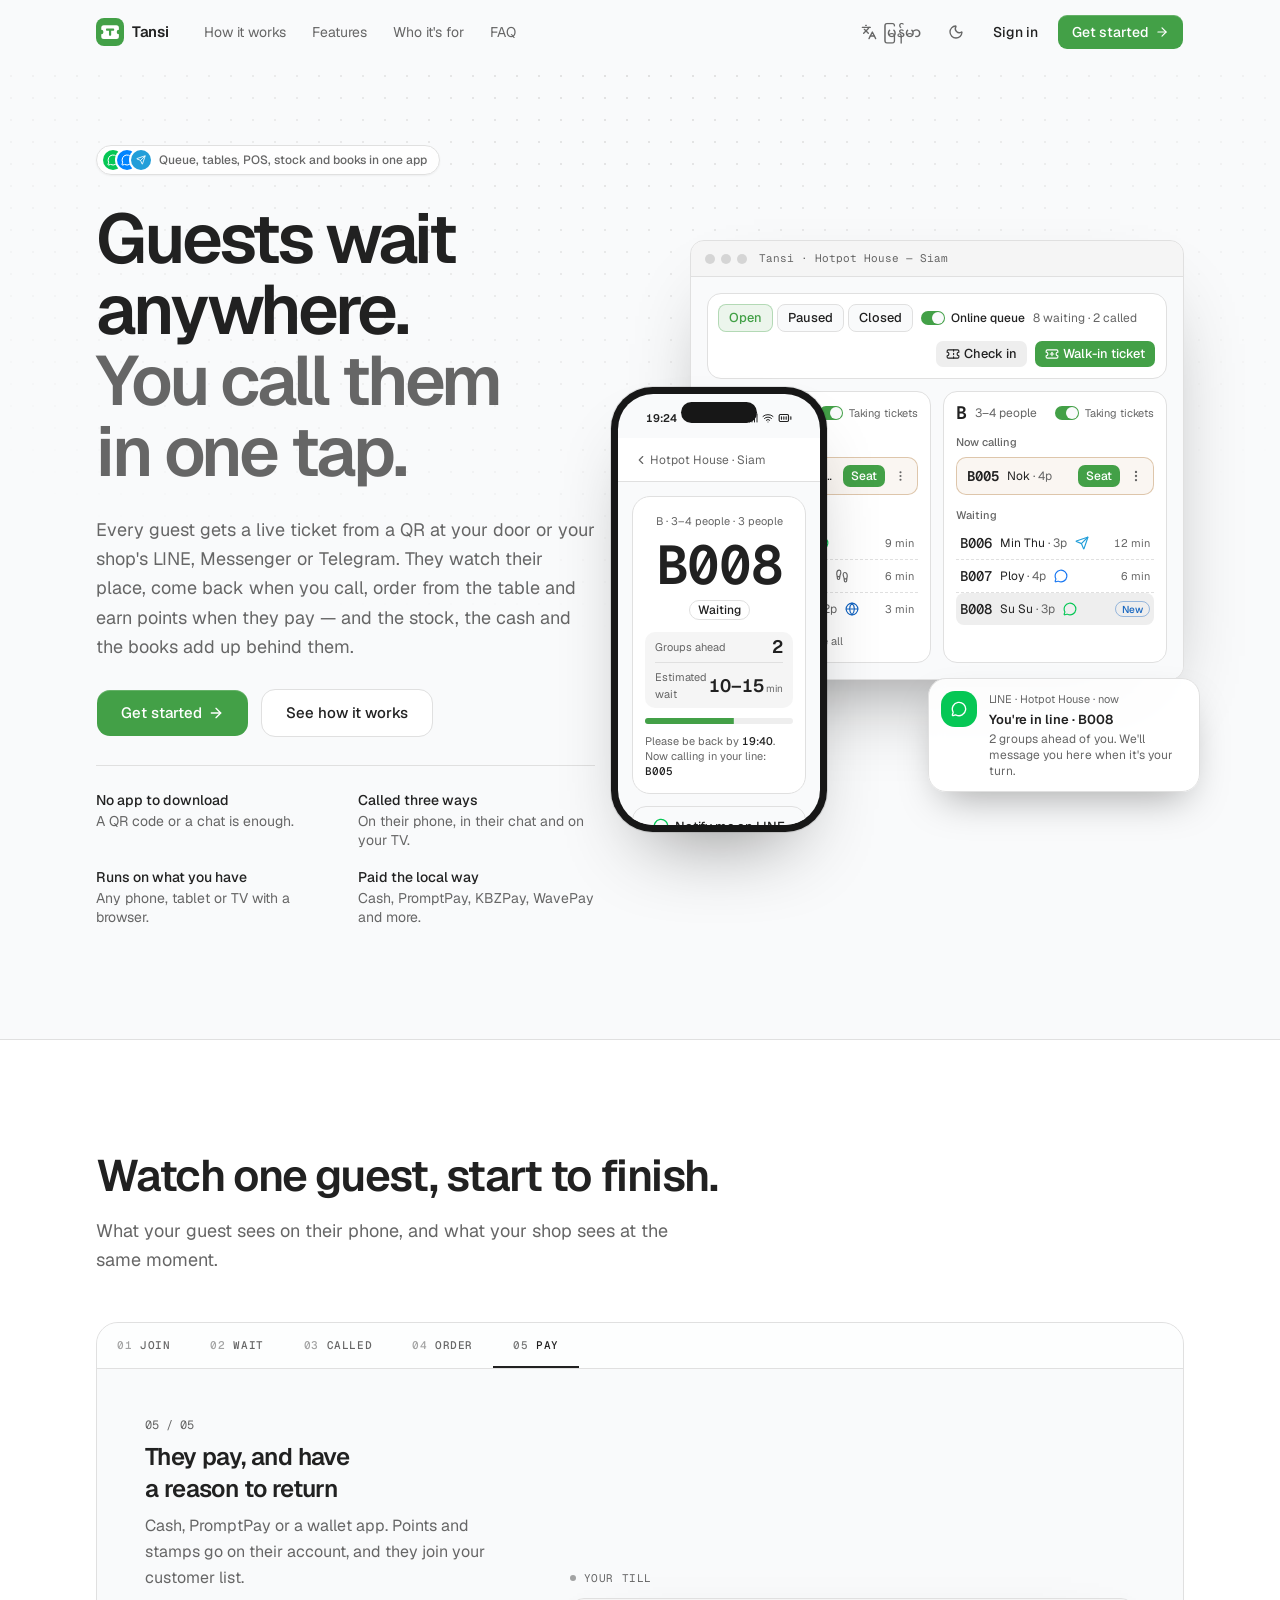
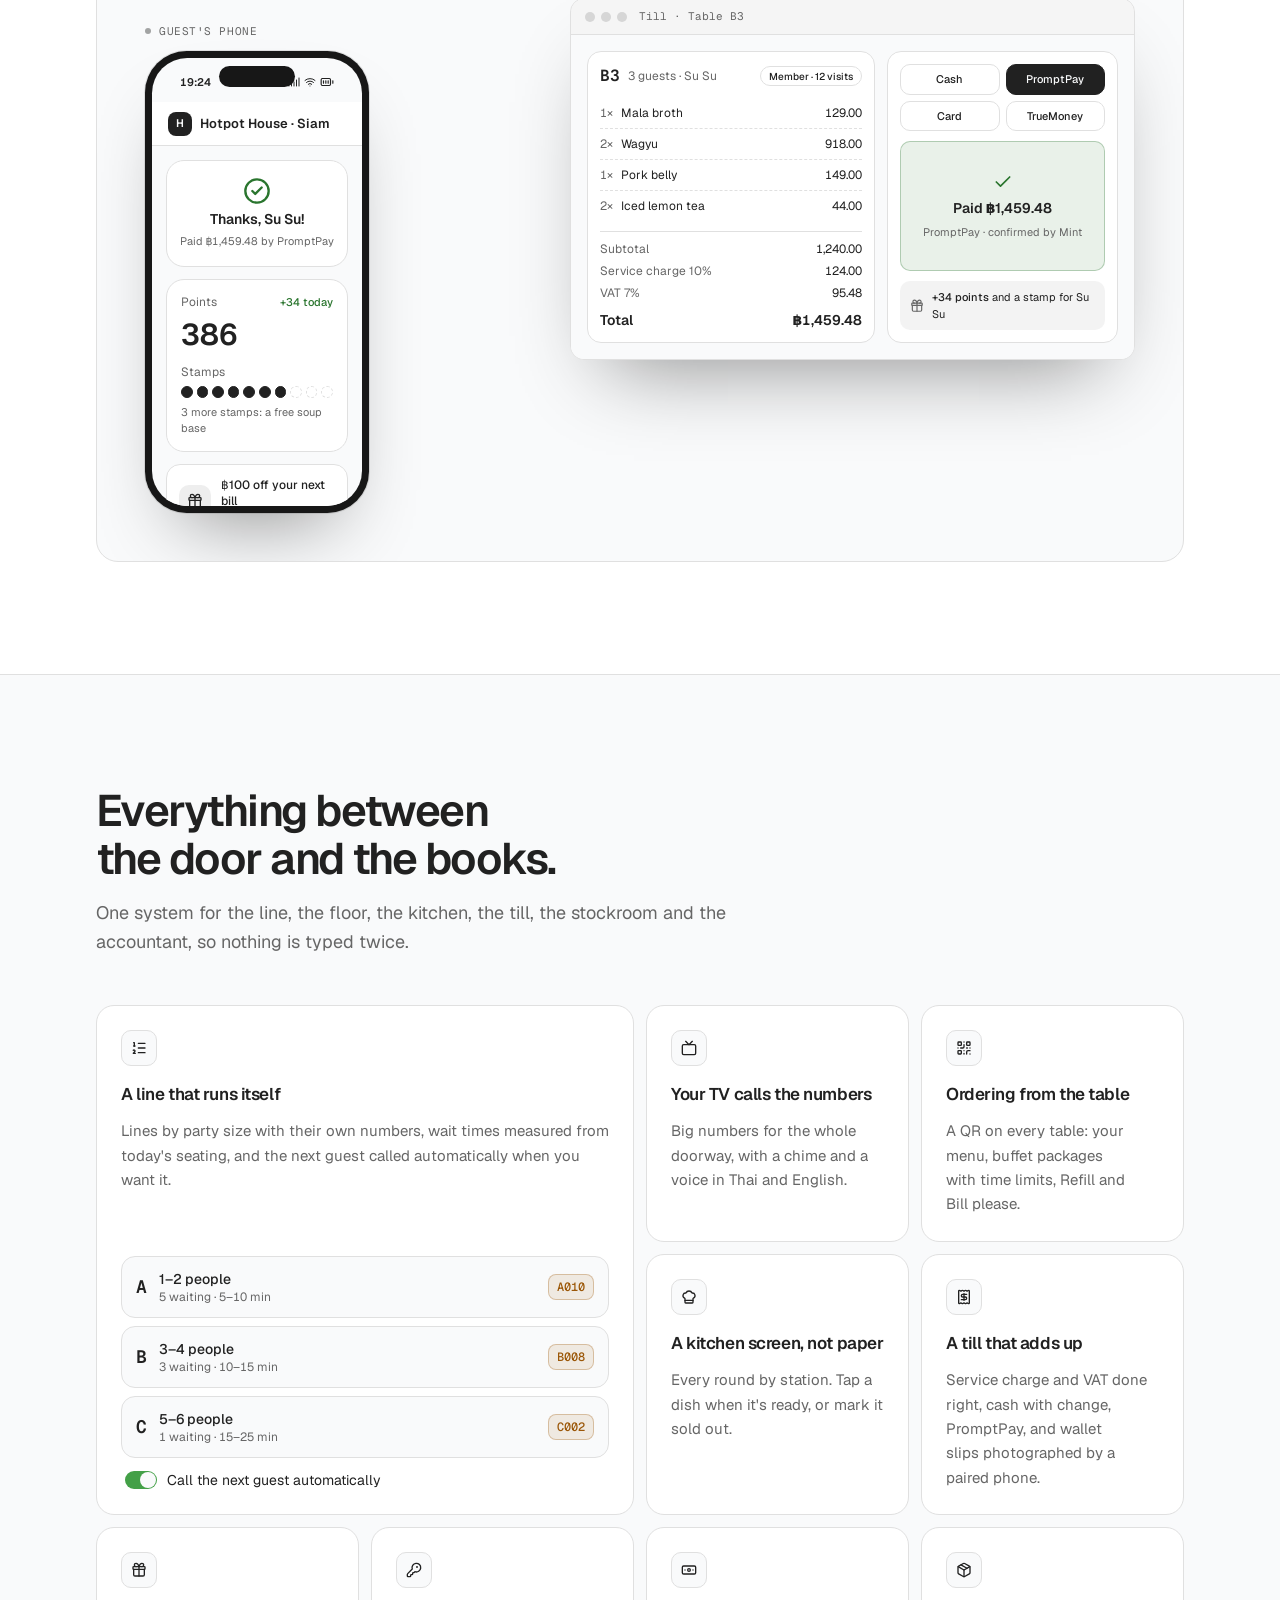
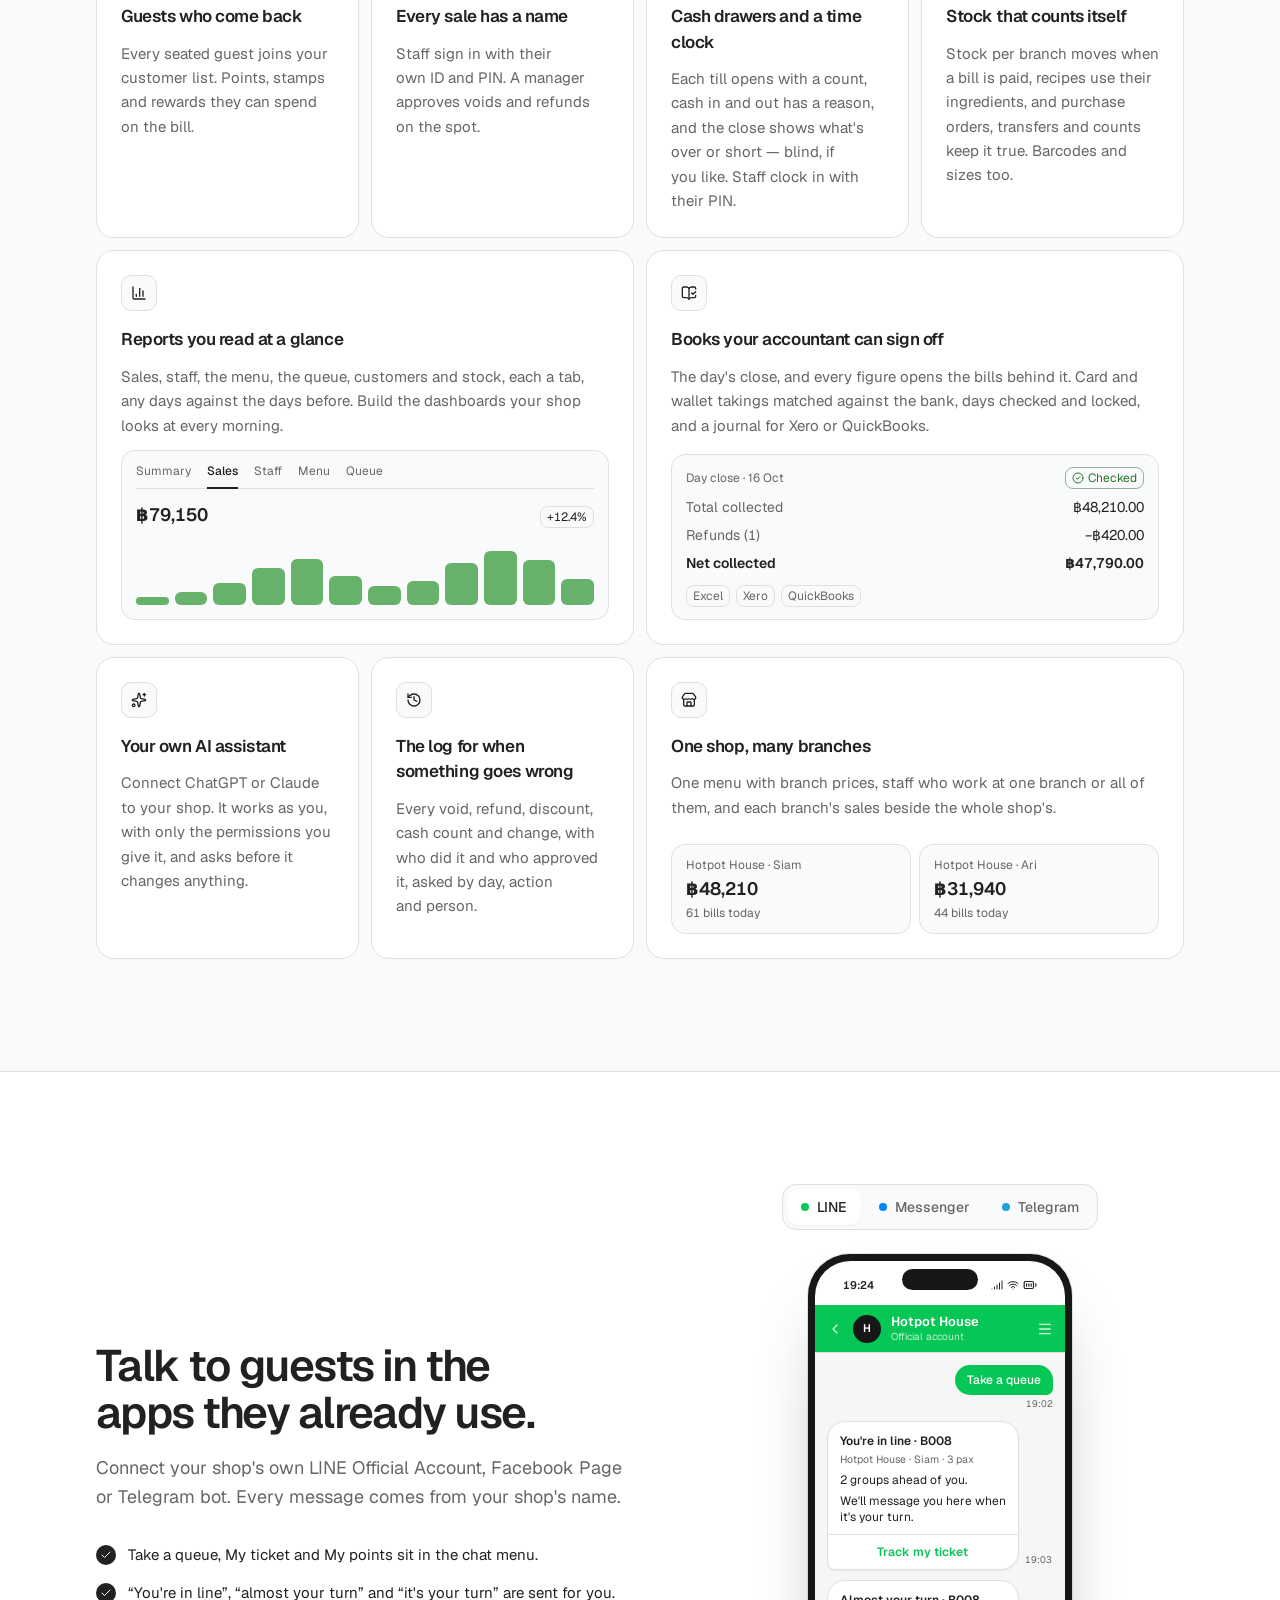
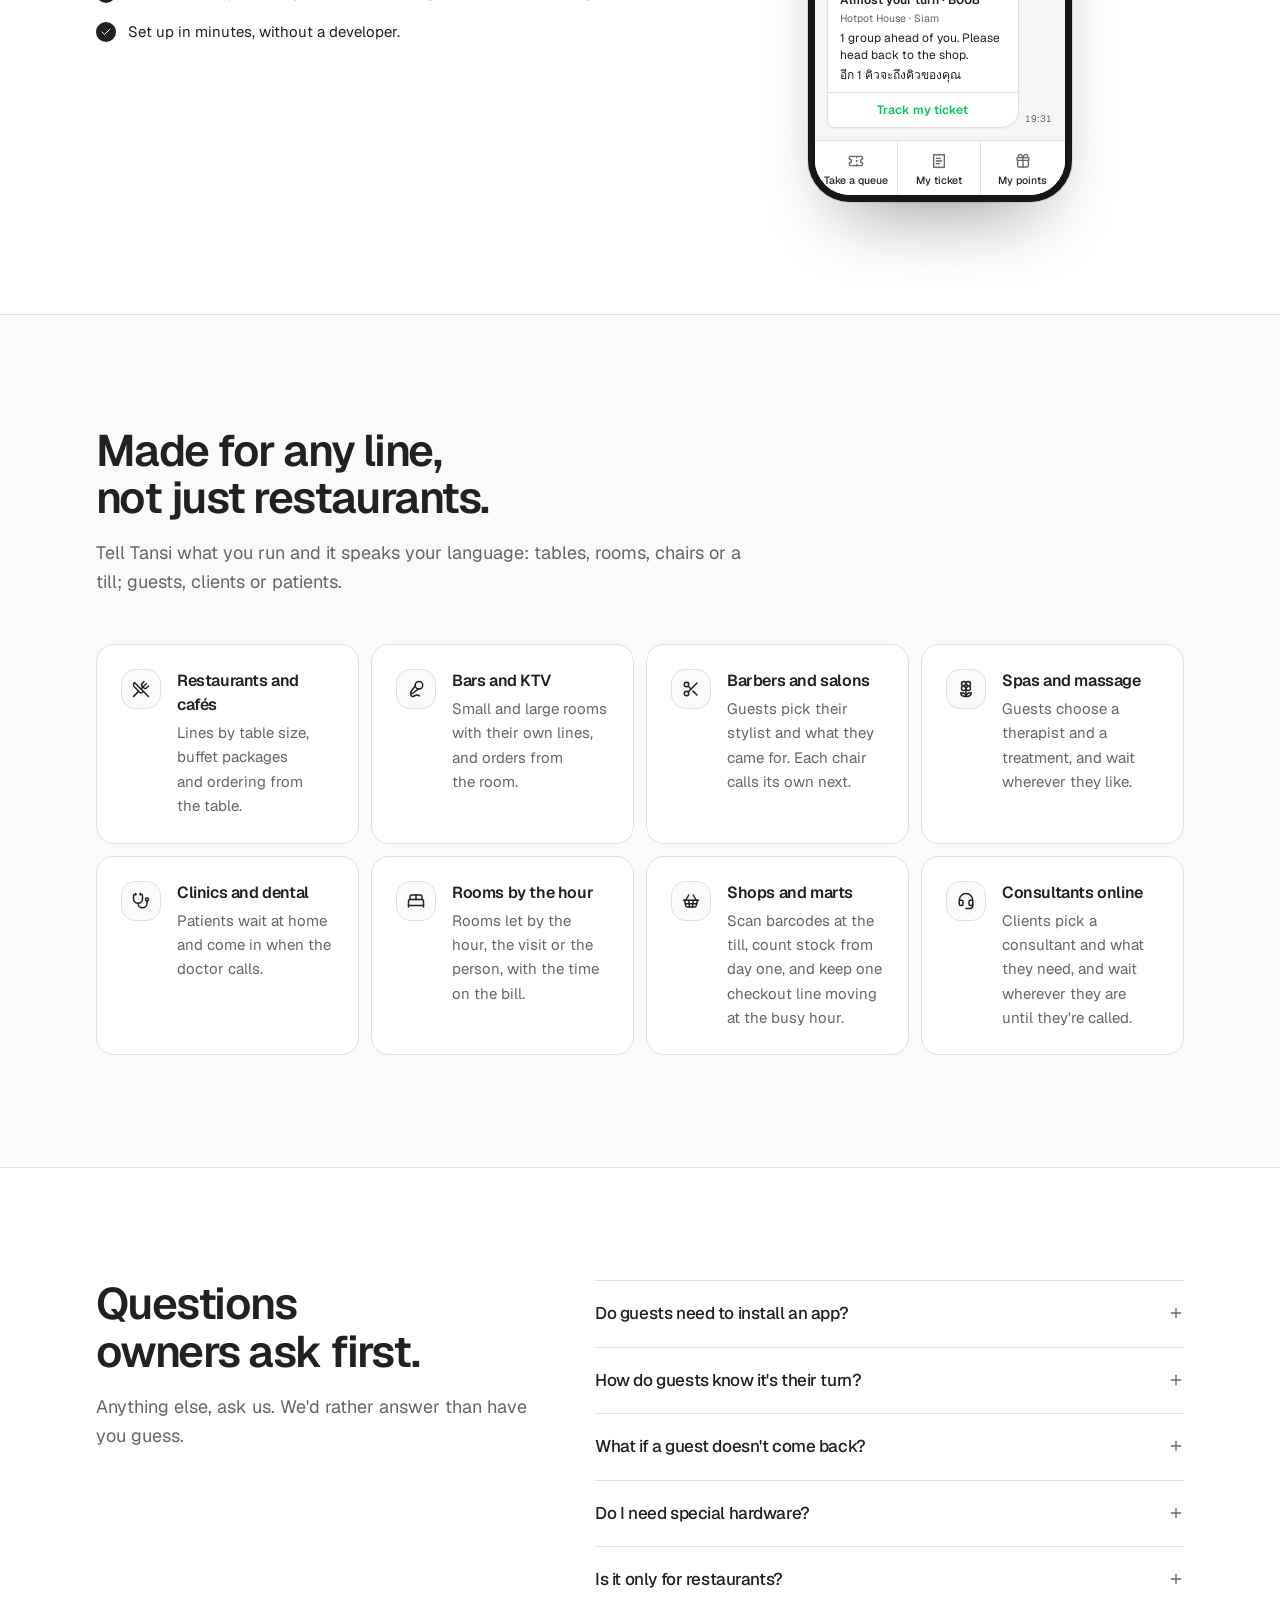
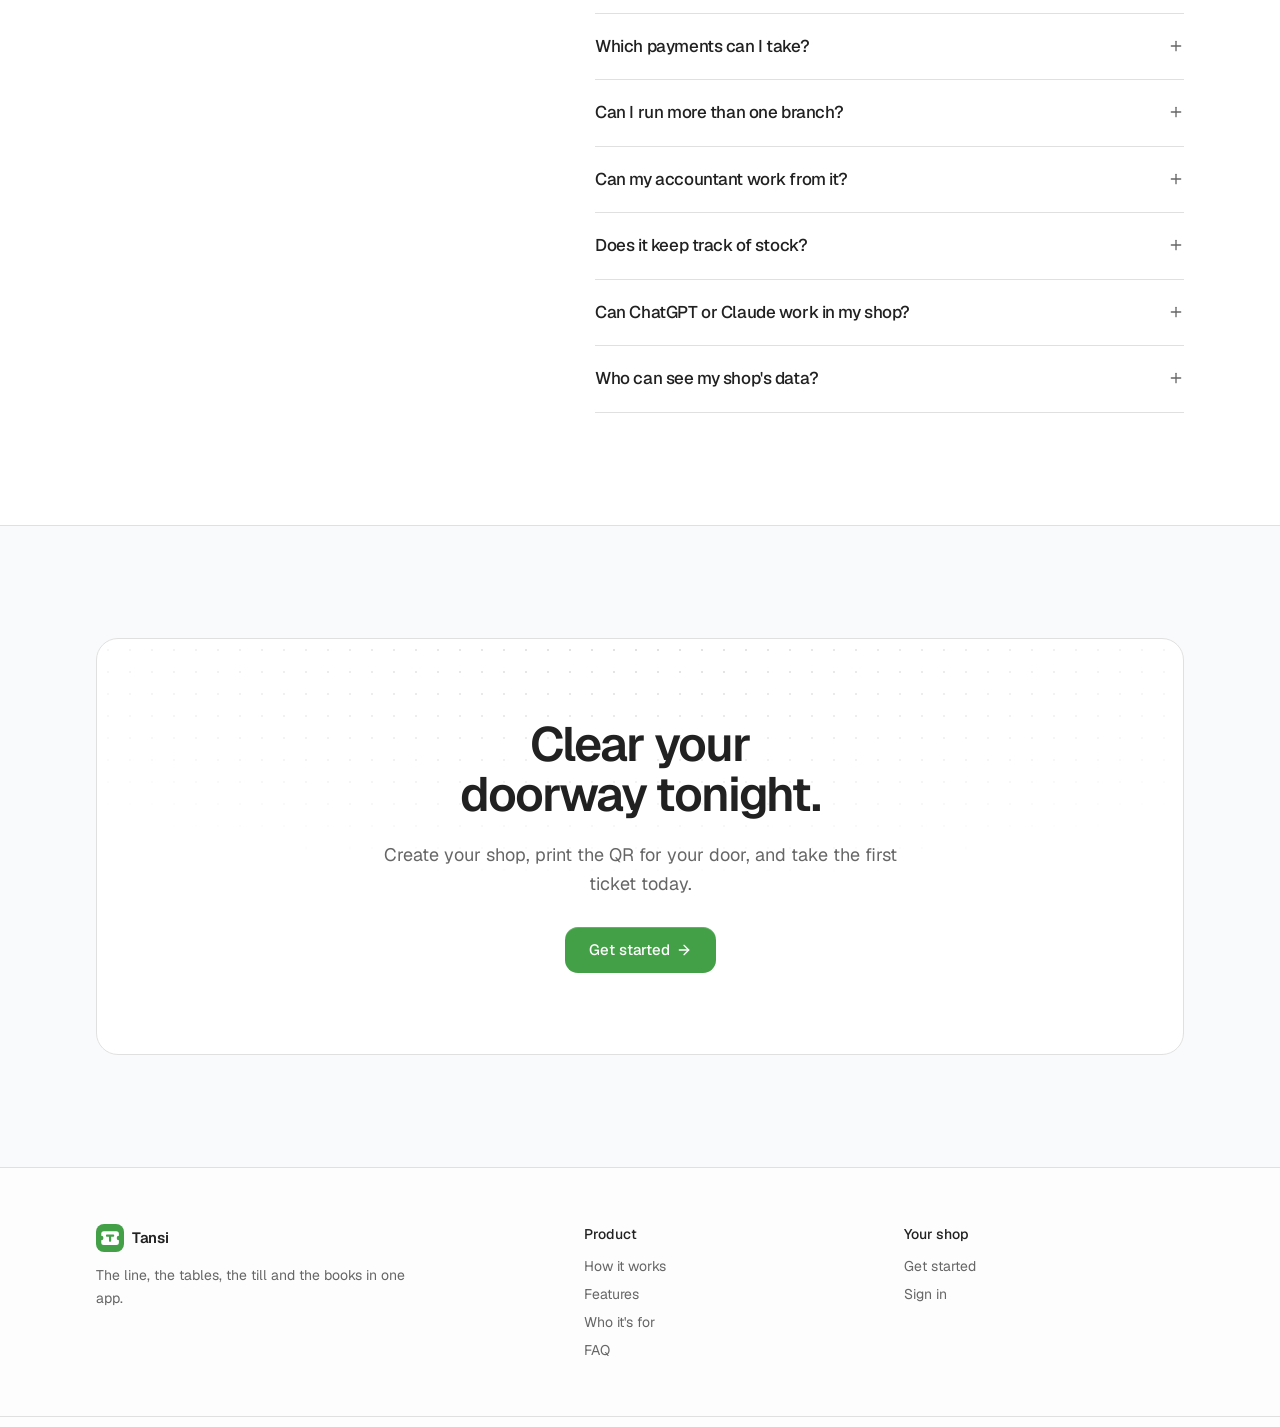
==== index.html @ 996d94fd "Deploy d76758a from release/production Built from the Queue monorepo. This repo holds output only; d" ====
<!doctype html>
<html lang="en" class="font-sans antialiased">
  <head>
    <meta charset="UTF-8" />
    <meta name="viewport" content="width=device-width, initial-scale=1, viewport-fit=cover" />
    <title>Tansi — a live waiting list, table ordering, POS, stock and books for busy shops</title>
    <meta name="description" content="Give every guest a live ticket from a QR or your shop's LINE, Messenger or Telegram. Call them in one tap, take orders at the table, get paid, count your stock, close the day for your accountant and bring regulars back — in one app." />
    <link rel="canonical" href="https://tansi.store/" />
    <link rel="alternate" hreflang="en" href="https://tansi.store/" />
    <link rel="alternate" hreflang="my" href="https://tansi.store/my/" />
    <link rel="alternate" hreflang="x-default" href="https://tansi.store/" />
    <meta property="og:type" content="website" />
    <meta property="og:site_name" content="Tansi" />
    <meta property="og:locale" content="en_US" />
    <meta property="og:locale:alternate" content="my_MM" />
    <meta property="og:title" content="Tansi — a live waiting list, table ordering, POS, stock and books for busy shops" />
    <meta property="og:description" content="Give every guest a live ticket from a QR or your shop's LINE, Messenger or Telegram. Call them in one tap, take orders at the table, get paid, count your stock, close the day for your accountant and bring regulars back — in one app." />
    <meta property="og:url" content="https://tansi.store/" />
    <meta property="og:image" content="https://tansi.store/og.png" />
    <meta property="og:image:width" content="1200" />
    <meta property="og:image:height" content="630" />
    <meta property="og:image:alt" content="Guests wait anywhere. You call them in one tap. — Tansi" />
    <meta name="twitter:card" content="summary_large_image" />
    <meta name="twitter:title" content="Tansi — a live waiting list, table ordering, POS, stock and books for busy shops" />
    <meta name="twitter:description" content="Give every guest a live ticket from a QR or your shop's LINE, Messenger or Telegram. Call them in one tap, take orders at the table, get paid, count your stock, close the day for your accountant and bring regulars back — in one app." />
    <meta name="twitter:image" content="https://tansi.store/og.png" />
    <script type="application/ld+json">{"@context":"https://schema.org","@graph":[{"@type":"SoftwareApplication","name":"Tansi","url":"https://tansi.store/","inLanguage":"en","description":"Give every guest a live ticket from a QR or your shop's LINE, Messenger or Telegram. Call them in one tap, take orders at the table, get paid, count your stock, close the day for your accountant and bring regulars back — in one app.","applicationCategory":"BusinessApplication","operatingSystem":"Web browser","image":"https://tansi.store/og.png","featureList":["A line that runs itself","Your TV calls the numbers","Ordering from the table","A kitchen screen, not paper","A till that adds up","Guests who come back","Every sale has a name","Cash drawers and a time clock","Stock that counts itself","Reports you read at a glance","Books your accountant can sign off","Your own AI assistant","The log for when something goes wrong","One shop, many branches"]},{"@type":"FAQPage","inLanguage":"en","mainEntity":[{"@type":"Question","name":"Do guests need to install an app?","acceptedAnswer":{"@type":"Answer","text":"No. They scan your QR or use your shop's LINE, Messenger or Telegram, and the ticket opens in their phone's browser."}},{"@type":"Question","name":"How do guests know it's their turn?","acceptedAnswer":{"@type":"Answer","text":"Their ticket page turns green, chimes and vibrates; a LINE or Telegram message arrives (Messenger inside its 24-hour window); and your TV shows the number and announces it."}},{"@type":"Question","name":"What if a guest doesn't come back?","acceptedAnswer":{"@type":"Answer","text":"After the minutes you choose, the ticket is skipped on its own. If they turn up later, staff put them back at the front in one tap."}},{"@type":"Question","name":"Do I need special hardware?","acceptedAnswer":{"@type":"Answer","text":"No. Any phone, tablet or computer with a browser runs it, and any TV with a browser shows the waiting list. A camera or a USB scanner for check-in is optional: staff can tap the guest's number instead."}},{"@type":"Question","name":"Is it only for restaurants?","acceptedAnswer":{"@type":"Answer","text":"No. Barbers, salons, spas, clinics, KTV, rooms let by the hour, shops and marts use it too: guests can pick their stylist or doctor, rooms can be charged by the hour, by the visit or by the person, and a mart scans barcodes at the till."}},{"@type":"Question","name":"Which payments can I take?","acceptedAnswer":{"@type":"Answer","text":"Cash with change, PromptPay QR, cards, and wallet apps such as KBZPay, WavePay, AYA Pay, CB Pay, TrueMoney and MMQR. For a wallet payment a paired phone photographs the slip, so the bill keeps its proof."}},{"@type":"Question","name":"Can I run more than one branch?","acceptedAnswer":{"@type":"Answer","text":"Yes. One shop holds every branch: a shared menu with branch prices, staff who work at one branch or all of them, and sales for each branch and the whole shop."}},{"@type":"Question","name":"Can my accountant work from it?","acceptedAnswer":{"@type":"Answer","text":"Yes. Each day closes with a Z report, every figure opens the bills behind it, a refund is booked on the day it's made so a closed day never changes, card and wallet takings are matched against the bank, and the books download as an Excel workbook or a journal file for Xero or QuickBooks."}},{"@type":"Question","name":"Does it keep track of stock?","acceptedAnswer":{"@type":"Answer","text":"If you switch it on. Stock is kept per branch and moves when a bill is paid; dishes made of ingredients use them; purchase orders, transfers between branches, counts and adjustments keep it true; and you see its value and your gross profit. A shop or mart counts stock from the start."}},{"@type":"Question","name":"Can ChatGPT or Claude work in my shop?","acceptedAnswer":{"@type":"Answer","text":"Yes, as you and only as far as you allow: connect your own AI app, tick which of your permissions it gets, and it asks before it changes anything. Everything it does is in the activity log, and you can disconnect it any time."}},{"@type":"Question","name":"Who can see my shop's data?","acceptedAnswer":{"@type":"Answer","text":"Only your shop. Every shop's data is kept apart, chat app credentials are encrypted, staff see only what their role allows, and voids, refunds and other sensitive actions are recorded with who did them and who approved them."}}]}]}</script>
    <link rel="icon" href="/favicon.ico" sizes="any" />
    <link rel="icon" href="/icons/icon.svg" type="image/svg+xml" />
    <link rel="apple-touch-icon" href="/icons/apple-touch-icon.png" />
    <meta name="theme-color" content="#f3f3f3" />
    <script>
      // Before the first paint: a visitor who picked dark gets dark from the first frame. Light is the default,
      // as in the app.
      try {
        if (localStorage.getItem("queue-site-theme") === "dark") {
          document.documentElement.classList.add("dark")
          document.querySelector('meta[name="theme-color"]').setAttribute("content", "#141414")
        }
      } catch (e) {}
    </script>
    <script type="module" crossorigin src="/assets/index-DhKGwtoJ.js"></script>
    <link rel="stylesheet" crossorigin href="/assets/index-C59SaH3Y.css">
  </head>
  <body>
    <div id="root" data-page="home" data-lang="en"><div id="top" class="flex min-h-svh flex-col"><a href="#main" class="sr-only z-50 rounded-md bg-foreground px-3 py-2 text-sm text-background focus:not-sr-only focus:fixed focus:top-3 focus:left-3">Skip to content</a><header class="sticky top-0 z-40 border-b border-transparent pt-[env(safe-area-inset-top)] transition-colors duration-200 data-[scrolled]:border-border data-[scrolled]:bg-background/80 data-[scrolled]:backdrop-blur-md"><div class="mx-auto flex h-16 w-full max-w-6xl items-center gap-6 px-5 sm:px-6 lg:px-8"><a href="#top" class="rounded-md outline-none focus-visible:ring-3 focus-visible:ring-ring/50"><span class="flex items-center gap-2 text-[15px] font-semibold tracking-tight"><span data-slot="brand-tile" class="flex size-7 shrink-0 items-center justify-center rounded-md bg-primary text-primary-foreground"><svg data-slot="brand-mark" viewBox="8 8 32 32" fill="currentColor" aria-hidden="true" class="size-[72%]"><path fill-rule="evenodd" d="M14 13h20a4 4 0 0 1 4 4v3.5a3.5 3.5 0 0 0 0 7V31a4 4 0 0 1-4 4H14a4 4 0 0 1-4-4v-3.5a3.5 3.5 0 0 0 0-7V17a4 4 0 0 1 4-4zM18.7 18.5h10.6a1.2 1.2 0 0 1 1.2 1.2v1.1a1.2 1.2 0 0 1-1.2 1.2h-3.55v6.8a1.2 1.2 0 0 1-1.2 1.2h-1.1a1.2 1.2 0 0 1-1.2-1.2V22H18.7a1.2 1.2 0 0 1-1.2-1.2v-1.1a1.2 1.2 0 0 1 1.2-1.2z"></path></svg></span>Tansi</span></a><nav aria-label="Sections" class="hidden items-center gap-0.5 md:flex"><a href="#how" class="rounded-md px-3 py-2 text-sm text-muted-foreground transition-colors outline-none hover:bg-muted hover:text-foreground focus-visible:ring-3 focus-visible:ring-ring/50">How it works</a><a href="#features" class="rounded-md px-3 py-2 text-sm text-muted-foreground transition-colors outline-none hover:bg-muted hover:text-foreground focus-visible:ring-3 focus-visible:ring-ring/50">Features</a><a href="#businesses" class="rounded-md px-3 py-2 text-sm text-muted-foreground transition-colors outline-none hover:bg-muted hover:text-foreground focus-visible:ring-3 focus-visible:ring-ring/50">Who it&#x27;s for</a><a href="#faq" class="rounded-md px-3 py-2 text-sm text-muted-foreground transition-colors outline-none hover:bg-muted hover:text-foreground focus-visible:ring-3 focus-visible:ring-ring/50">FAQ</a></nav><div class="ml-auto flex items-center gap-1.5"><a href="/my/" hrefLang="my" lang="my" aria-label="Language: မြန်မာ" data-slot="button" data-variant="ghost" data-size="default" class="group/button inline-flex shrink-0 items-center justify-center rounded-lg border border-transparent bg-clip-padding font-medium whitespace-nowrap transition-all outline-none select-none focus-visible:border-ring focus-visible:ring-3 focus-visible:ring-ring/50 active:not-aria-[haspopup]:translate-y-px disabled:pointer-events-none disabled:opacity-50 aria-invalid:border-destructive aria-invalid:ring-3 aria-invalid:ring-destructive/20 dark:aria-invalid:border-destructive/50 dark:aria-invalid:ring-destructive/40 [&amp;_svg]:pointer-events-none [&amp;_svg]:shrink-0 [&amp;_svg:not([class*=&#x27;size-&#x27;])]:size-4 hover:bg-muted hover:text-foreground aria-expanded:bg-muted aria-expanded:text-foreground dark:hover:bg-muted/50 has-data-[icon=inline-end]:pr-2 has-data-[icon=inline-start]:pl-2 h-9 gap-1.5 px-2.5 text-sm text-muted-foreground"><svg xmlns="http://www.w3.org/2000/svg" width="24" height="24" viewBox="0 0 24 24" fill="none" stroke="currentColor" stroke-width="2" stroke-linecap="round" stroke-linejoin="round" class="lucide lucide-languages" aria-hidden="true"><path d="m5 8 6 6"></path><path d="m4 14 6-6 2-3"></path><path d="M2 5h12"></path><path d="M7 2h1"></path><path d="m22 22-5-10-5 10"></path><path d="M14 18h6"></path></svg>မြန်မာ</a><button data-slot="button" data-variant="ghost" data-size="icon" class="group/button inline-flex shrink-0 items-center justify-center rounded-lg border border-transparent bg-clip-padding text-sm font-medium whitespace-nowrap transition-all outline-none select-none focus-visible:border-ring focus-visible:ring-3 focus-visible:ring-ring/50 active:not-aria-[haspopup]:translate-y-px disabled:pointer-events-none disabled:opacity-50 aria-invalid:border-destructive aria-invalid:ring-3 aria-invalid:ring-destructive/20 dark:aria-invalid:border-destructive/50 dark:aria-invalid:ring-destructive/40 [&amp;_svg]:pointer-events-none [&amp;_svg]:shrink-0 [&amp;_svg:not([class*=&#x27;size-&#x27;])]:size-4 hover:bg-muted hover:text-foreground aria-expanded:bg-muted aria-expanded:text-foreground dark:hover:bg-muted/50 size-9 text-muted-foreground" aria-pressed="false"><svg xmlns="http://www.w3.org/2000/svg" width="24" height="24" viewBox="0 0 24 24" fill="none" stroke="currentColor" stroke-width="2" stroke-linecap="round" stroke-linejoin="round" class="lucide lucide-moon dark:hidden" aria-hidden="true"><path d="M20.985 12.486a9 9 0 1 1-9.473-9.472c.405-.022.617.46.402.803a6 6 0 0 0 8.268 8.268c.344-.215.825-.004.803.401"></path></svg><svg xmlns="http://www.w3.org/2000/svg" width="24" height="24" viewBox="0 0 24 24" fill="none" stroke="currentColor" stroke-width="2" stroke-linecap="round" stroke-linejoin="round" class="lucide lucide-sun hidden dark:block" aria-hidden="true"><circle cx="12" cy="12" r="4"></circle><path d="M12 2v2"></path><path d="M12 20v2"></path><path d="m4.93 4.93 1.41 1.41"></path><path d="m17.66 17.66 1.41 1.41"></path><path d="M2 12h2"></path><path d="M20 12h2"></path><path d="m6.34 17.66-1.41 1.41"></path><path d="m19.07 4.93-1.41 1.41"></path></svg><span class="sr-only">Dark theme</span></button><a href="https://app.tansi.store/login?next=%2Fdashboard" data-slot="button" data-variant="ghost" data-size="default" class="group/button shrink-0 items-center justify-center rounded-lg border border-transparent bg-clip-padding font-medium whitespace-nowrap transition-all outline-none select-none focus-visible:border-ring focus-visible:ring-3 focus-visible:ring-ring/50 active:not-aria-[haspopup]:translate-y-px disabled:pointer-events-none disabled:opacity-50 aria-invalid:border-destructive aria-invalid:ring-3 aria-invalid:ring-destructive/20 dark:aria-invalid:border-destructive/50 dark:aria-invalid:ring-destructive/40 [&amp;_svg]:pointer-events-none [&amp;_svg]:shrink-0 [&amp;_svg:not([class*=&#x27;size-&#x27;])]:size-4 hover:bg-muted hover:text-foreground aria-expanded:bg-muted aria-expanded:text-foreground dark:hover:bg-muted/50 gap-1.5 has-data-[icon=inline-end]:pr-2 has-data-[icon=inline-start]:pl-2 hidden h-9 px-3 text-sm sm:inline-flex">Sign in</a><a href="https://app.tansi.store/login?next=%2Fdashboard" data-slot="button" data-variant="default" data-size="default" class="group/button shrink-0 items-center justify-center border border-transparent bg-clip-padding font-medium whitespace-nowrap transition-all outline-none select-none focus-visible:border-ring focus-visible:ring-3 focus-visible:ring-ring/50 active:not-aria-[haspopup]:translate-y-px disabled:pointer-events-none disabled:opacity-50 aria-invalid:border-destructive aria-invalid:ring-3 aria-invalid:ring-destructive/20 dark:aria-invalid:border-destructive/50 dark:aria-invalid:ring-destructive/40 [&amp;_svg]:pointer-events-none [&amp;_svg]:shrink-0 [&amp;_svg:not([class*=&#x27;size-&#x27;])]:size-4 bg-primary text-primary-foreground hover:bg-primary/80 has-data-[icon=inline-end]:pr-2 has-data-[icon=inline-start]:pl-2 gap-1.5 shadow-[inset_0_1px_0_rgb(255_255_255/0.18)] h-9 rounded-lg px-3.5 text-sm hidden sm:inline-flex">Get started<svg xmlns="http://www.w3.org/2000/svg" width="24" height="24" viewBox="0 0 24 24" fill="none" stroke="currentColor" stroke-width="2" stroke-linecap="round" stroke-linejoin="round" class="lucide lucide-arrow-right size-3.5" aria-hidden="true"><path d="M5 12h14"></path><path d="m12 5 7 7-7 7"></path></svg></a><button data-slot="sheet-trigger" data-variant="outline" data-size="icon" class="group/button inline-flex shrink-0 items-center justify-center rounded-lg border bg-clip-padding text-sm font-medium whitespace-nowrap transition-all outline-none select-none focus-visible:border-ring focus-visible:ring-3 focus-visible:ring-ring/50 active:not-aria-[haspopup]:translate-y-px disabled:pointer-events-none disabled:opacity-50 aria-invalid:border-destructive aria-invalid:ring-3 aria-invalid:ring-destructive/20 dark:aria-invalid:border-destructive/50 dark:aria-invalid:ring-destructive/40 [&amp;_svg]:pointer-events-none [&amp;_svg]:shrink-0 [&amp;_svg:not([class*=&#x27;size-&#x27;])]:size-4 border-border bg-background hover:bg-muted hover:text-foreground aria-expanded:bg-muted aria-expanded:text-foreground dark:border-input dark:bg-input/30 dark:hover:bg-input/50 size-9 md:hidden" aria-label="Menu" type="button" aria-haspopup="dialog" aria-expanded="false" data-state="closed"><svg xmlns="http://www.w3.org/2000/svg" width="24" height="24" viewBox="0 0 24 24" fill="none" stroke="currentColor" stroke-width="2" stroke-linecap="round" stroke-linejoin="round" class="lucide lucide-menu" aria-hidden="true"><path d="M4 5h16"></path><path d="M4 12h16"></path><path d="M4 19h16"></path></svg></button></div></div></header><main id="main" class="flex-1"><section class="relative overflow-hidden"><div aria-hidden="true" class="pointer-events-none absolute inset-0 bg-[radial-gradient(var(--border)_1px,transparent_1px)] [background-size:22px_22px] [mask-image:radial-gradient(ellipse_70%_60%_at_50%_0%,black,transparent)] "></div><div class="mx-auto w-full max-w-6xl px-5 sm:px-6 lg:px-8 relative grid items-center gap-16 pt-10 pb-20 sm:pt-14 lg:grid-cols-[minmax(0,1fr)_minmax(0,1.1fr)] lg:gap-10 lg:pt-20 lg:pb-28"><div class="flex flex-col items-start gap-7"><span class="inline-flex items-center gap-2 rounded-full border bg-card/80 py-1 pr-3 pl-1.5 text-xs font-medium text-muted-foreground shadow-xs backdrop-blur"><span class="flex -space-x-1.5" aria-hidden="true"><span class="flex size-5 items-center justify-center rounded-full bg-[#06C755] text-white ring-2 ring-card"><svg xmlns="http://www.w3.org/2000/svg" width="24" height="24" viewBox="0 0 24 24" fill="none" stroke="currentColor" stroke-width="2" stroke-linecap="round" stroke-linejoin="round" class="lucide lucide-message-circle size-3" aria-hidden="true"><path d="M2.992 16.342a2 2 0 0 1 .094 1.167l-1.065 3.29a1 1 0 0 0 1.236 1.168l3.413-.998a2 2 0 0 1 1.099.092 10 10 0 1 0-4.777-4.719"></path></svg></span><span class="flex size-5 items-center justify-center rounded-full bg-[#0084FF] text-white ring-2 ring-card"><svg xmlns="http://www.w3.org/2000/svg" width="24" height="24" viewBox="0 0 24 24" fill="none" stroke="currentColor" stroke-width="2" stroke-linecap="round" stroke-linejoin="round" class="lucide lucide-message-circle size-3" aria-hidden="true"><path d="M2.992 16.342a2 2 0 0 1 .094 1.167l-1.065 3.29a1 1 0 0 0 1.236 1.168l3.413-.998a2 2 0 0 1 1.099.092 10 10 0 1 0-4.777-4.719"></path></svg></span><span class="flex size-5 items-center justify-center rounded-full bg-[#229ED9] text-white ring-2 ring-card"><svg xmlns="http://www.w3.org/2000/svg" width="24" height="24" viewBox="0 0 24 24" fill="none" stroke="currentColor" stroke-width="2" stroke-linecap="round" stroke-linejoin="round" class="lucide lucide-send size-2.5" aria-hidden="true"><path d="M14.536 21.686a.5.5 0 0 0 .937-.024l6.5-19a.496.496 0 0 0-.635-.635l-19 6.5a.5.5 0 0 0-.024.937l7.93 3.18a2 2 0 0 1 1.112 1.11z"></path><path d="m21.854 2.147-10.94 10.939"></path></svg></span></span>Queue, tables, POS, stock and books in one app</span><h1 class="text-[clamp(2.5rem,6.2vw,4.35rem)] leading-[1.02] font-semibold tracking-[-0.045em] text-balance"><span class="block">Guests wait anywhere.</span><span class="block text-muted-foreground">You call them in one tap.</span></h1><p class="max-w-[34rem] text-[17px] leading-relaxed text-pretty text-muted-foreground sm:text-lg">Every guest gets a live ticket from a QR at your door or your shop&#x27;s LINE, Messenger or Telegram. They watch their place, come back when you call, order from the table and earn points when they pay — and the stock, the cash and the books add up behind them.</p><div class="flex flex-wrap gap-3"><a href="https://app.tansi.store/login?next=%2Fdashboard" data-slot="button" data-variant="default" data-size="default" class="group/button inline-flex shrink-0 items-center justify-center border border-transparent bg-clip-padding font-medium whitespace-nowrap transition-all outline-none select-none focus-visible:border-ring focus-visible:ring-3 focus-visible:ring-ring/50 active:not-aria-[haspopup]:translate-y-px disabled:pointer-events-none disabled:opacity-50 aria-invalid:border-destructive aria-invalid:ring-3 aria-invalid:ring-destructive/20 dark:aria-invalid:border-destructive/50 dark:aria-invalid:ring-destructive/40 [&amp;_svg]:pointer-events-none [&amp;_svg]:shrink-0 [&amp;_svg:not([class*=&#x27;size-&#x27;])]:size-4 bg-primary text-primary-foreground hover:bg-primary/80 has-data-[icon=inline-end]:pr-2 has-data-[icon=inline-start]:pl-2 gap-1.5 shadow-[inset_0_1px_0_rgb(255_255_255/0.18)] h-12 rounded-xl px-6 text-[15px]">Get started<svg xmlns="http://www.w3.org/2000/svg" width="24" height="24" viewBox="0 0 24 24" fill="none" stroke="currentColor" stroke-width="2" stroke-linecap="round" stroke-linejoin="round" class="lucide lucide-arrow-right size-4" aria-hidden="true"><path d="M5 12h14"></path><path d="m12 5 7 7-7 7"></path></svg></a><a href="#how" data-slot="button" data-variant="outline" data-size="default" class="group/button inline-flex shrink-0 items-center justify-center border bg-clip-padding font-medium whitespace-nowrap transition-all outline-none select-none focus-visible:border-ring focus-visible:ring-3 focus-visible:ring-ring/50 active:not-aria-[haspopup]:translate-y-px disabled:pointer-events-none disabled:opacity-50 aria-invalid:border-destructive aria-invalid:ring-3 aria-invalid:ring-destructive/20 dark:aria-invalid:border-destructive/50 dark:aria-invalid:ring-destructive/40 [&amp;_svg]:pointer-events-none [&amp;_svg]:shrink-0 [&amp;_svg:not([class*=&#x27;size-&#x27;])]:size-4 border-border hover:bg-muted hover:text-foreground aria-expanded:bg-muted aria-expanded:text-foreground dark:border-input dark:hover:bg-input/50 gap-1.5 has-data-[icon=inline-end]:pr-2 has-data-[icon=inline-start]:pl-2 h-12 rounded-xl bg-card px-6 text-[15px] dark:bg-card">See how it works</a></div><dl class="grid w-full max-w-lg grid-cols-2 gap-x-6 gap-y-4 border-t pt-6"><div class="flex flex-col gap-0.5"><dt class="text-sm font-medium">No app to download</dt><dd class="text-sm leading-snug text-muted-foreground">A QR code or a chat is enough.</dd></div><div class="flex flex-col gap-0.5"><dt class="text-sm font-medium">Called three ways</dt><dd class="text-sm leading-snug text-muted-foreground">On their phone, in their chat and on your TV.</dd></div><div class="flex flex-col gap-0.5"><dt class="text-sm font-medium">Runs on what you have</dt><dd class="text-sm leading-snug text-muted-foreground">Any phone, tablet or TV with a browser.</dd></div><div class="flex flex-col gap-0.5"><dt class="text-sm font-medium">Paid the local way</dt><dd class="text-sm leading-snug text-muted-foreground">Cash, PromptPay, KBZPay, WavePay and more.</dd></div></dl></div><div class="relative mx-auto flex w-full max-w-[38rem] flex-col items-center sm:block sm:h-[37rem] lg:mx-0 lg:max-w-none"><div aria-hidden="true" inert="" class="flex-col overflow-hidden rounded-xl border bg-card select-none shadow-[0_40px_80px_-36px_rgb(0_0_0/0.45)] dark:shadow-[0_40px_80px_-36px_rgb(0_0_0/0.9)] absolute top-0 right-0 hidden w-[90%] sm:flex"><div class="flex h-9 shrink-0 items-center gap-3 border-b bg-muted/60 px-3.5"><span class="flex gap-1.5"><span class="size-2.5 rounded-full bg-foreground/15"></span><span class="size-2.5 rounded-full bg-foreground/15"></span><span class="size-2.5 rounded-full bg-foreground/15"></span></span><span class="truncate font-mono text-[11px] text-muted-foreground">Tansi · Hotpot House — Siam</span></div><div class="flex min-h-0 flex-1 flex-col"><div class="@container flex flex-col gap-3 bg-background p-3 sm:p-4"><div class="flex flex-wrap items-center gap-2 rounded-xl border bg-card p-2.5"><div class="flex gap-1"><button data-slot="button" data-variant="outline" data-size="sm" class="group/button inline-flex shrink-0 items-center justify-center border bg-clip-padding font-medium whitespace-nowrap transition-all outline-none select-none focus-visible:border-ring focus-visible:ring-3 focus-visible:ring-ring/50 active:not-aria-[haspopup]:translate-y-px disabled:pointer-events-none disabled:opacity-50 aria-invalid:border-destructive aria-invalid:ring-3 aria-invalid:ring-destructive/20 dark:aria-invalid:border-destructive/50 dark:aria-invalid:ring-destructive/40 [&amp;_svg]:pointer-events-none [&amp;_svg]:shrink-0 hover:text-foreground aria-expanded:bg-muted aria-expanded:text-foreground dark:border-input dark:bg-input/30 dark:hover:bg-input/50 h-7 gap-1 rounded-[min(var(--radius-md),12px)] px-2.5 text-[0.8rem] in-data-[slot=button-group]:rounded-lg has-data-[icon=inline-end]:pr-1.5 has-data-[icon=inline-start]:pl-1.5 [&amp;_svg:not([class*=&#x27;size-&#x27;])]:size-3.5 border-primary/40 bg-primary/10 text-primary hover:bg-primary/10">Open</button><button data-slot="button" data-variant="outline" data-size="sm" class="group/button inline-flex shrink-0 items-center justify-center border bg-clip-padding font-medium whitespace-nowrap transition-all outline-none select-none focus-visible:border-ring focus-visible:ring-3 focus-visible:ring-ring/50 active:not-aria-[haspopup]:translate-y-px disabled:pointer-events-none disabled:opacity-50 aria-invalid:border-destructive aria-invalid:ring-3 aria-invalid:ring-destructive/20 dark:aria-invalid:border-destructive/50 dark:aria-invalid:ring-destructive/40 [&amp;_svg]:pointer-events-none [&amp;_svg]:shrink-0 border-border bg-background hover:bg-muted hover:text-foreground aria-expanded:bg-muted aria-expanded:text-foreground dark:border-input dark:bg-input/30 dark:hover:bg-input/50 h-7 gap-1 rounded-[min(var(--radius-md),12px)] px-2.5 text-[0.8rem] in-data-[slot=button-group]:rounded-lg has-data-[icon=inline-end]:pr-1.5 has-data-[icon=inline-start]:pl-1.5 [&amp;_svg:not([class*=&#x27;size-&#x27;])]:size-3.5">Paused</button><button data-slot="button" data-variant="outline" data-size="sm" class="group/button shrink-0 items-center justify-center border bg-clip-padding font-medium whitespace-nowrap transition-all outline-none select-none focus-visible:border-ring focus-visible:ring-3 focus-visible:ring-ring/50 active:not-aria-[haspopup]:translate-y-px disabled:pointer-events-none disabled:opacity-50 aria-invalid:border-destructive aria-invalid:ring-3 aria-invalid:ring-destructive/20 dark:aria-invalid:border-destructive/50 dark:aria-invalid:ring-destructive/40 [&amp;_svg]:pointer-events-none [&amp;_svg]:shrink-0 border-border bg-background hover:bg-muted hover:text-foreground aria-expanded:bg-muted aria-expanded:text-foreground dark:border-input dark:bg-input/30 dark:hover:bg-input/50 h-7 gap-1 rounded-[min(var(--radius-md),12px)] px-2.5 text-[0.8rem] in-data-[slot=button-group]:rounded-lg has-data-[icon=inline-end]:pr-1.5 has-data-[icon=inline-start]:pl-1.5 [&amp;_svg:not([class*=&#x27;size-&#x27;])]:size-3.5 hidden sm:inline-flex">Closed</button></div><span class="flex items-center gap-1.5 text-xs font-medium"><button type="button" role="switch" aria-checked="true" data-state="checked" value="on" data-slot="switch" data-size="sm" class="peer group/switch relative inline-flex shrink-0 items-center rounded-full border border-transparent transition-all outline-none group-has-[:focus-visible]/field-label:border-transparent group-has-[:focus-visible]/field-label:ring-0 after:absolute after:-inset-x-3 after:-inset-y-2 focus-visible:border-ring focus-visible:ring-3 focus-visible:ring-ring/50 aria-invalid:border-destructive aria-invalid:ring-3 aria-invalid:ring-destructive/20 data-[size=default]:h-[18.4px] data-[size=default]:w-[32px] data-[size=sm]:h-[14px] data-[size=sm]:w-[24px] dark:aria-invalid:border-destructive/50 dark:aria-invalid:ring-destructive/40 data-checked:bg-primary data-unchecked:bg-input dark:data-unchecked:bg-input/80 data-disabled:cursor-not-allowed data-disabled:opacity-50"><span data-state="checked" data-slot="switch-thumb" class="pointer-events-none block rounded-full bg-background ring-0 transition-transform group-data-[size=default]/switch:size-4 group-data-[size=sm]/switch:size-3 group-data-[size=default]/switch:data-checked:translate-x-[calc(100%-2px)] group-data-[size=sm]/switch:data-checked:translate-x-[calc(100%-2px)] dark:data-checked:bg-primary-foreground group-data-[size=default]/switch:data-unchecked:translate-x-0 group-data-[size=sm]/switch:data-unchecked:translate-x-0 dark:data-unchecked:bg-foreground"></span></button><input type="checkbox" aria-hidden="true" tabindex="-1" style="position:absolute;pointer-events:none;opacity:0;margin:0;transform:translateX(-100%)" checked="" value="on"/>Online queue</span><span class="text-xs text-muted-foreground tabular">8 waiting · 2 called</span><div class="ml-auto flex gap-1.5"><button data-slot="button" data-variant="secondary" data-size="sm" class="group/button shrink-0 items-center justify-center border border-transparent bg-clip-padding font-medium whitespace-nowrap transition-all outline-none select-none focus-visible:border-ring focus-visible:ring-3 focus-visible:ring-ring/50 active:not-aria-[haspopup]:translate-y-px disabled:pointer-events-none disabled:opacity-50 aria-invalid:border-destructive aria-invalid:ring-3 aria-invalid:ring-destructive/20 dark:aria-invalid:border-destructive/50 dark:aria-invalid:ring-destructive/40 [&amp;_svg]:pointer-events-none [&amp;_svg]:shrink-0 bg-secondary text-secondary-foreground hover:bg-[color-mix(in_oklch,var(--secondary),var(--foreground)_5%)] aria-expanded:bg-secondary aria-expanded:text-secondary-foreground h-7 gap-1 rounded-[min(var(--radius-md),12px)] px-2.5 text-[0.8rem] in-data-[slot=button-group]:rounded-lg has-data-[icon=inline-end]:pr-1.5 has-data-[icon=inline-start]:pl-1.5 [&amp;_svg:not([class*=&#x27;size-&#x27;])]:size-3.5 hidden md:inline-flex"><svg xmlns="http://www.w3.org/2000/svg" width="24" height="24" viewBox="0 0 24 24" fill="none" stroke="currentColor" stroke-width="2" stroke-linecap="round" stroke-linejoin="round" class="lucide lucide-ticket" aria-hidden="true"><path d="M2 9a3 3 0 0 1 0 6v2a2 2 0 0 0 2 2h16a2 2 0 0 0 2-2v-2a3 3 0 0 1 0-6V7a2 2 0 0 0-2-2H4a2 2 0 0 0-2 2Z"></path><path d="M13 5v2"></path><path d="M13 17v2"></path><path d="M13 11v2"></path></svg> <!-- -->Check in</button><button data-slot="button" data-variant="default" data-size="sm" class="group/button inline-flex shrink-0 items-center justify-center border border-transparent bg-clip-padding font-medium whitespace-nowrap transition-all outline-none select-none focus-visible:border-ring focus-visible:ring-3 focus-visible:ring-ring/50 active:not-aria-[haspopup]:translate-y-px disabled:pointer-events-none disabled:opacity-50 aria-invalid:border-destructive aria-invalid:ring-3 aria-invalid:ring-destructive/20 dark:aria-invalid:border-destructive/50 dark:aria-invalid:ring-destructive/40 [&amp;_svg]:pointer-events-none [&amp;_svg]:shrink-0 bg-primary text-primary-foreground hover:bg-primary/80 h-7 gap-1 rounded-[min(var(--radius-md),12px)] px-2.5 text-[0.8rem] in-data-[slot=button-group]:rounded-lg has-data-[icon=inline-end]:pr-1.5 has-data-[icon=inline-start]:pl-1.5 [&amp;_svg:not([class*=&#x27;size-&#x27;])]:size-3.5"><svg xmlns="http://www.w3.org/2000/svg" width="24" height="24" viewBox="0 0 24 24" fill="none" stroke="currentColor" stroke-width="2" stroke-linecap="round" stroke-linejoin="round" class="lucide lucide-ticket-plus" aria-hidden="true"><path d="M2 9a3 3 0 0 1 0 6v2a2 2 0 0 0 2 2h16a2 2 0 0 0 2-2v-2a3 3 0 0 1 0-6V7a2 2 0 0 0-2-2H4a2 2 0 0 0-2 2Z"></path><path d="M9 12h6"></path><path d="M12 9v6"></path></svg> <!-- -->Walk-in ticket</button></div></div><div class="grid grid-cols-1 gap-3 @[28rem]:grid-cols-2"><section class="flex-col gap-3 rounded-xl border bg-card p-3 hidden @[28rem]:flex"><header class="flex items-center gap-2"><span class="font-mono text-lg leading-none font-semibold">A</span><span class="text-xs text-muted-foreground">1–2 people</span><span class="ml-auto flex items-center gap-1.5 text-[11px] text-muted-foreground"><button type="button" role="switch" aria-checked="true" data-state="checked" value="on" data-slot="switch" data-size="sm" class="peer group/switch relative inline-flex shrink-0 items-center rounded-full border border-transparent transition-all outline-none group-has-[:focus-visible]/field-label:border-transparent group-has-[:focus-visible]/field-label:ring-0 after:absolute after:-inset-x-3 after:-inset-y-2 focus-visible:border-ring focus-visible:ring-3 focus-visible:ring-ring/50 aria-invalid:border-destructive aria-invalid:ring-3 aria-invalid:ring-destructive/20 data-[size=default]:h-[18.4px] data-[size=default]:w-[32px] data-[size=sm]:h-[14px] data-[size=sm]:w-[24px] dark:aria-invalid:border-destructive/50 dark:aria-invalid:ring-destructive/40 data-checked:bg-primary data-unchecked:bg-input dark:data-unchecked:bg-input/80 data-disabled:cursor-not-allowed data-disabled:opacity-50"><span data-state="checked" data-slot="switch-thumb" class="pointer-events-none block rounded-full bg-background ring-0 transition-transform group-data-[size=default]/switch:size-4 group-data-[size=sm]/switch:size-3 group-data-[size=default]/switch:data-checked:translate-x-[calc(100%-2px)] group-data-[size=sm]/switch:data-checked:translate-x-[calc(100%-2px)] dark:data-checked:bg-primary-foreground group-data-[size=default]/switch:data-unchecked:translate-x-0 group-data-[size=sm]/switch:data-unchecked:translate-x-0 dark:data-unchecked:bg-foreground"></span></button><input type="checkbox" aria-hidden="true" tabindex="-1" style="position:absolute;pointer-events:none;opacity:0;margin:0;transform:translateX(-100%)" checked="" value="on"/>Taking tickets</span></header><div class="flex flex-col gap-1.5"><span class="text-[11px] font-medium text-muted-foreground">Now calling</span><div class="flex items-center gap-2 rounded-lg border border-warning/30 bg-warning/5 px-2.5 py-1.5"><span class="font-mono text-sm font-semibold">A010</span><span class="min-w-0 truncate text-xs">Ko Aung<!-- --> <span class="text-muted-foreground tabular">· <!-- -->2p</span></span><button data-slot="button" data-variant="default" data-size="xs" class="group/button inline-flex shrink-0 items-center justify-center border border-transparent bg-clip-padding font-medium whitespace-nowrap transition-all outline-none select-none focus-visible:border-ring focus-visible:ring-3 focus-visible:ring-ring/50 active:not-aria-[haspopup]:translate-y-px disabled:pointer-events-none disabled:opacity-50 aria-invalid:border-destructive aria-invalid:ring-3 aria-invalid:ring-destructive/20 dark:aria-invalid:border-destructive/50 dark:aria-invalid:ring-destructive/40 [&amp;_svg]:pointer-events-none [&amp;_svg]:shrink-0 bg-primary text-primary-foreground hover:bg-primary/80 h-6 gap-1 rounded-[min(var(--radius-md),10px)] px-2 text-xs in-data-[slot=button-group]:rounded-lg has-data-[icon=inline-end]:pr-1.5 has-data-[icon=inline-start]:pl-1.5 [&amp;_svg:not([class*=&#x27;size-&#x27;])]:size-3 ml-auto">Seat</button><svg xmlns="http://www.w3.org/2000/svg" width="24" height="24" viewBox="0 0 24 24" fill="none" stroke="currentColor" stroke-width="2" stroke-linecap="round" stroke-linejoin="round" class="lucide lucide-ellipsis-vertical lucide-more-vertical size-3.5 text-muted-foreground" aria-hidden="true"><circle cx="12" cy="12" r="1"></circle><circle cx="12" cy="5" r="1"></circle><circle cx="12" cy="19" r="1"></circle></svg></div></div><div class="flex flex-col gap-1"><span class="text-[11px] font-medium text-muted-foreground">Waiting</span><ul class="flex flex-col"><li class="flex items-center gap-2 border-b border-dashed px-1 py-1.5 last:border-0"><span class="font-mono text-sm font-medium">A011</span><span class="min-w-0 truncate text-xs">Mai<!-- --> <span class="text-muted-foreground tabular">· <!-- -->2p</span></span><svg xmlns="http://www.w3.org/2000/svg" width="24" height="24" viewBox="0 0 24 24" fill="none" stroke="currentColor" stroke-width="2" stroke-linecap="round" stroke-linejoin="round" class="lucide lucide-message-circle size-3.5 shrink-0 text-[#06C755]" aria-hidden="true"><path d="M2.992 16.342a2 2 0 0 1 .094 1.167l-1.065 3.29a1 1 0 0 0 1.236 1.168l3.413-.998a2 2 0 0 1 1.099.092 10 10 0 1 0-4.777-4.719"></path></svg><span class="ml-auto text-[11px] text-muted-foreground tabular">9 min</span></li><li class="flex items-center gap-2 border-b border-dashed px-1 py-1.5 last:border-0"><span class="font-mono text-sm font-medium">A012</span><span class="min-w-0 truncate text-xs">Walk-in<!-- --> <span class="text-muted-foreground tabular">· <!-- -->1p</span></span><svg xmlns="http://www.w3.org/2000/svg" width="24" height="24" viewBox="0 0 24 24" fill="none" stroke="currentColor" stroke-width="2" stroke-linecap="round" stroke-linejoin="round" class="lucide lucide-footprints size-3.5 shrink-0 text-muted-foreground" aria-hidden="true"><path d="M4 16v-2.38C4 11.5 2.97 10.5 3 8c.03-2.72 1.49-6 4.5-6C9.37 2 10 3.8 10 5.5c0 3.11-2 5.66-2 8.68V16a2 2 0 1 1-4 0Z"></path><path d="M20 20v-2.38c0-2.12 1.03-3.12 1-5.62-.03-2.72-1.49-6-4.5-6C14.63 6 14 7.8 14 9.5c0 3.11 2 5.66 2 8.68V20a2 2 0 1 0 4 0Z"></path><path d="M16 17h4"></path><path d="M4 13h4"></path></svg><span class="ml-auto text-[11px] text-muted-foreground tabular">6 min</span></li><li class="flex items-center gap-2 border-b border-dashed px-1 py-1.5 last:border-0"><span class="font-mono text-sm font-medium">A013</span><span class="min-w-0 truncate text-xs">Kyaw Zin<!-- --> <span class="text-muted-foreground tabular">· <!-- -->2p</span></span><svg xmlns="http://www.w3.org/2000/svg" width="24" height="24" viewBox="0 0 24 24" fill="none" stroke="currentColor" stroke-width="2" stroke-linecap="round" stroke-linejoin="round" class="lucide lucide-globe size-3.5 shrink-0 text-info" aria-hidden="true"><circle cx="12" cy="12" r="10"></circle><path d="M12 2a14.5 14.5 0 0 0 0 20 14.5 14.5 0 0 0 0-20"></path><path d="M2 12h20"></path></svg><span class="ml-auto text-[11px] text-muted-foreground tabular">3 min</span></li></ul><span class="px-1 pt-1 text-[11px] text-muted-foreground">2 more waiting · See all</span></div></section><section class="flex flex-col gap-3 rounded-xl border bg-card p-3"><header class="flex items-center gap-2"><span class="font-mono text-lg leading-none font-semibold">B</span><span class="text-xs text-muted-foreground">3–4 people</span><span class="ml-auto flex items-center gap-1.5 text-[11px] text-muted-foreground"><button type="button" role="switch" aria-checked="true" data-state="checked" value="on" data-slot="switch" data-size="sm" class="peer group/switch relative inline-flex shrink-0 items-center rounded-full border border-transparent transition-all outline-none group-has-[:focus-visible]/field-label:border-transparent group-has-[:focus-visible]/field-label:ring-0 after:absolute after:-inset-x-3 after:-inset-y-2 focus-visible:border-ring focus-visible:ring-3 focus-visible:ring-ring/50 aria-invalid:border-destructive aria-invalid:ring-3 aria-invalid:ring-destructive/20 data-[size=default]:h-[18.4px] data-[size=default]:w-[32px] data-[size=sm]:h-[14px] data-[size=sm]:w-[24px] dark:aria-invalid:border-destructive/50 dark:aria-invalid:ring-destructive/40 data-checked:bg-primary data-unchecked:bg-input dark:data-unchecked:bg-input/80 data-disabled:cursor-not-allowed data-disabled:opacity-50"><span data-state="checked" data-slot="switch-thumb" class="pointer-events-none block rounded-full bg-background ring-0 transition-transform group-data-[size=default]/switch:size-4 group-data-[size=sm]/switch:size-3 group-data-[size=default]/switch:data-checked:translate-x-[calc(100%-2px)] group-data-[size=sm]/switch:data-checked:translate-x-[calc(100%-2px)] dark:data-checked:bg-primary-foreground group-data-[size=default]/switch:data-unchecked:translate-x-0 group-data-[size=sm]/switch:data-unchecked:translate-x-0 dark:data-unchecked:bg-foreground"></span></button><input type="checkbox" aria-hidden="true" tabindex="-1" style="position:absolute;pointer-events:none;opacity:0;margin:0;transform:translateX(-100%)" checked="" value="on"/>Taking tickets</span></header><div class="flex flex-col gap-1.5"><span class="text-[11px] font-medium text-muted-foreground">Now calling</span><div class="flex items-center gap-2 rounded-lg border border-warning/30 bg-warning/5 px-2.5 py-1.5"><span class="font-mono text-sm font-semibold">B005</span><span class="min-w-0 truncate text-xs">Nok<!-- --> <span class="text-muted-foreground tabular">· <!-- -->4p</span></span><button data-slot="button" data-variant="default" data-size="xs" class="group/button inline-flex shrink-0 items-center justify-center border border-transparent bg-clip-padding font-medium whitespace-nowrap transition-all outline-none select-none focus-visible:border-ring focus-visible:ring-3 focus-visible:ring-ring/50 active:not-aria-[haspopup]:translate-y-px disabled:pointer-events-none disabled:opacity-50 aria-invalid:border-destructive aria-invalid:ring-3 aria-invalid:ring-destructive/20 dark:aria-invalid:border-destructive/50 dark:aria-invalid:ring-destructive/40 [&amp;_svg]:pointer-events-none [&amp;_svg]:shrink-0 bg-primary text-primary-foreground hover:bg-primary/80 h-6 gap-1 rounded-[min(var(--radius-md),10px)] px-2 text-xs in-data-[slot=button-group]:rounded-lg has-data-[icon=inline-end]:pr-1.5 has-data-[icon=inline-start]:pl-1.5 [&amp;_svg:not([class*=&#x27;size-&#x27;])]:size-3 ml-auto">Seat</button><svg xmlns="http://www.w3.org/2000/svg" width="24" height="24" viewBox="0 0 24 24" fill="none" stroke="currentColor" stroke-width="2" stroke-linecap="round" stroke-linejoin="round" class="lucide lucide-ellipsis-vertical lucide-more-vertical size-3.5 text-muted-foreground" aria-hidden="true"><circle cx="12" cy="12" r="1"></circle><circle cx="12" cy="5" r="1"></circle><circle cx="12" cy="19" r="1"></circle></svg></div></div><div class="flex flex-col gap-1"><span class="text-[11px] font-medium text-muted-foreground">Waiting</span><ul class="flex flex-col"><li class="flex items-center gap-2 border-b border-dashed px-1 py-1.5 last:border-0"><span class="font-mono text-sm font-medium">B006</span><span class="min-w-0 truncate text-xs">Min Thu<!-- --> <span class="text-muted-foreground tabular">· <!-- -->3p</span></span><svg xmlns="http://www.w3.org/2000/svg" width="24" height="24" viewBox="0 0 24 24" fill="none" stroke="currentColor" stroke-width="2" stroke-linecap="round" stroke-linejoin="round" class="lucide lucide-send size-3.5 shrink-0 text-[#229ED9]" aria-hidden="true"><path d="M14.536 21.686a.5.5 0 0 0 .937-.024l6.5-19a.496.496 0 0 0-.635-.635l-19 6.5a.5.5 0 0 0-.024.937l7.93 3.18a2 2 0 0 1 1.112 1.11z"></path><path d="m21.854 2.147-10.94 10.939"></path></svg><span class="ml-auto text-[11px] text-muted-foreground tabular">12 min</span></li><li class="flex items-center gap-2 border-b border-dashed px-1 py-1.5 last:border-0"><span class="font-mono text-sm font-medium">B007</span><span class="min-w-0 truncate text-xs">Ploy<!-- --> <span class="text-muted-foreground tabular">· <!-- -->4p</span></span><svg xmlns="http://www.w3.org/2000/svg" width="24" height="24" viewBox="0 0 24 24" fill="none" stroke="currentColor" stroke-width="2" stroke-linecap="round" stroke-linejoin="round" class="lucide lucide-message-circle size-3.5 shrink-0 text-[#1877F2]" aria-hidden="true"><path d="M2.992 16.342a2 2 0 0 1 .094 1.167l-1.065 3.29a1 1 0 0 0 1.236 1.168l3.413-.998a2 2 0 0 1 1.099.092 10 10 0 1 0-4.777-4.719"></path></svg><span class="ml-auto text-[11px] text-muted-foreground tabular">6 min</span></li><li class="flex items-center gap-2 border-b border-dashed px-1 py-1.5 last:border-0 rise-in rounded-md border-transparent bg-muted"><span class="font-mono text-sm font-medium">B008</span><span class="min-w-0 truncate text-xs">Su Su<!-- --> <span class="text-muted-foreground tabular">· <!-- -->3p</span></span><svg xmlns="http://www.w3.org/2000/svg" width="24" height="24" viewBox="0 0 24 24" fill="none" stroke="currentColor" stroke-width="2" stroke-linecap="round" stroke-linejoin="round" class="lucide lucide-message-circle size-3.5 shrink-0 text-[#06C755]" aria-hidden="true"><path d="M2.992 16.342a2 2 0 0 1 .094 1.167l-1.065 3.29a1 1 0 0 0 1.236 1.168l3.413-.998a2 2 0 0 1 1.099.092 10 10 0 1 0-4.777-4.719"></path></svg><span data-slot="badge" data-variant="outline" class="group/badge inline-flex w-fit shrink-0 items-center justify-center gap-1 overflow-hidden rounded-4xl border py-0.5 font-medium whitespace-nowrap transition-all focus-visible:border-ring focus-visible:ring-[3px] focus-visible:ring-ring/50 has-data-[icon=inline-end]:pr-1.5 has-data-[icon=inline-start]:pl-1.5 aria-invalid:border-destructive aria-invalid:ring-destructive/20 dark:aria-invalid:ring-destructive/40 [&amp;&gt;svg]:pointer-events-none [&amp;&gt;svg]:size-3! [a]:hover:bg-muted [a]:hover:text-muted-foreground ml-auto h-4 border-info/40 px-1.5 text-[10px] text-info">New</span></li></ul></div></section></div></div></div></div><div aria-hidden="true" inert="" class="relative shrink-0 rounded-[2.6rem] bg-neutral-900 p-[7px] ring-1 ring-black/10 select-none dark:ring-white/12 shadow-[0_40px_80px_-36px_rgb(0_0_0/0.45)] dark:shadow-[0_40px_80px_-36px_rgb(0_0_0/0.9)] w-[14.5rem] sm:absolute sm:bottom-0 sm:left-0 sm:w-[13.5rem] lg:-left-6"><div class="relative flex aspect-[9/19.2] flex-col overflow-hidden rounded-[2.2rem] bg-background text-foreground"><div class="flex h-11 shrink-0 items-center justify-between px-7 pt-1 text-[11px] font-semibold tabular"><span>19:24</span><span class="flex items-center gap-1"><svg xmlns="http://www.w3.org/2000/svg" width="24" height="24" viewBox="0 0 24 24" fill="none" stroke="currentColor" stroke-width="2" stroke-linecap="round" stroke-linejoin="round" class="lucide lucide-signal size-3" aria-hidden="true"><path d="M2 20h.01"></path><path d="M7 20v-4"></path><path d="M12 20v-8"></path><path d="M17 20V8"></path><path d="M22 4v16"></path></svg><svg xmlns="http://www.w3.org/2000/svg" width="24" height="24" viewBox="0 0 24 24" fill="none" stroke="currentColor" stroke-width="2" stroke-linecap="round" stroke-linejoin="round" class="lucide lucide-wifi size-3" aria-hidden="true"><path d="M12 20h.01"></path><path d="M2 8.82a15 15 0 0 1 20 0"></path><path d="M5 12.859a10 10 0 0 1 14 0"></path><path d="M8.5 16.429a5 5 0 0 1 7 0"></path></svg><svg xmlns="http://www.w3.org/2000/svg" width="24" height="24" viewBox="0 0 24 24" fill="none" stroke="currentColor" stroke-width="2" stroke-linecap="round" stroke-linejoin="round" class="lucide lucide-battery-full size-3.5" aria-hidden="true"><path d="M10 10v4"></path><path d="M14 10v4"></path><path d="M22 14v-4"></path><path d="M6 10v4"></path><rect x="2" y="6" width="16" height="12" rx="2"></rect></svg></span></div><div class="flex min-h-0 flex-1 flex-col"><div class="flex h-11 shrink-0 items-center gap-2 border-b bg-card px-4"><span class="flex items-center gap-0.5 text-xs text-muted-foreground"><svg xmlns="http://www.w3.org/2000/svg" width="24" height="24" viewBox="0 0 24 24" fill="none" stroke="currentColor" stroke-width="2" stroke-linecap="round" stroke-linejoin="round" class="lucide lucide-chevron-left size-3.5" aria-hidden="true"><path d="m15 18-6-6 6-6"></path></svg>Hotpot House · Siam</span></div><div class="flex flex-1 flex-col gap-3 p-3.5"><div class="flex flex-col items-center gap-2 rounded-2xl border bg-card px-3 pt-4 pb-3.5 text-center transition-colors"><span class="text-[11px] text-muted-foreground">B · 3–4 people · 3 people</span><span class="font-mono text-[3.4rem] leading-none font-semibold tracking-tight tabular">B008</span><span data-slot="badge" data-variant="outline" class="group/badge inline-flex h-5 w-fit shrink-0 items-center justify-center gap-1 overflow-hidden rounded-4xl border px-2 py-0.5 text-xs font-medium whitespace-nowrap transition-all focus-visible:border-ring focus-visible:ring-[3px] focus-visible:ring-ring/50 has-data-[icon=inline-end]:pr-1.5 has-data-[icon=inline-start]:pl-1.5 aria-invalid:border-destructive aria-invalid:ring-destructive/20 dark:aria-invalid:ring-destructive/40 [&amp;&gt;svg]:pointer-events-none [&amp;&gt;svg]:size-3! border-border text-foreground [a]:hover:bg-muted [a]:hover:text-muted-foreground">Waiting</span><div class="flex w-full flex-col gap-2.5 pt-1 text-left"><dl class="flex flex-col divide-y rounded-lg bg-muted/60 px-2.5 text-[11px]"><div class="flex items-center justify-between py-1.5"><dt class="text-muted-foreground">Groups ahead</dt><dd class="text-lg leading-none font-semibold tabular">2</dd></div><div class="flex items-center justify-between py-1.5"><dt class="text-muted-foreground">Estimated wait</dt><dd class="text-lg leading-none font-semibold whitespace-nowrap tabular">10–15<span class="ml-0.5 text-[10px] font-normal text-muted-foreground">min</span></dd></div></dl><div aria-valuemax="100" aria-valuemin="0" role="progressbar" data-state="indeterminate" data-max="100" data-slot="progress" class="relative flex w-full items-center overflow-x-hidden rounded-full bg-muted h-1.5"><div data-state="indeterminate" data-max="100" data-slot="progress-indicator" class="size-full flex-1 bg-primary transition-all" style="transform:translateX(-40%)"></div></div><p class="text-[11px] leading-snug text-muted-foreground">Please be back by <span class="font-medium text-foreground tabular">19:40</span>.<!-- --> <!-- -->Now calling in your line:<!-- --> <span class="font-mono font-medium text-foreground">B005</span></p></div></div><button data-slot="button" data-variant="outline" data-size="default" class="group/button inline-flex shrink-0 items-center justify-center border bg-clip-padding font-medium whitespace-nowrap transition-all outline-none select-none focus-visible:border-ring focus-visible:ring-3 focus-visible:ring-ring/50 active:not-aria-[haspopup]:translate-y-px disabled:pointer-events-none disabled:opacity-50 aria-invalid:border-destructive aria-invalid:ring-3 aria-invalid:ring-destructive/20 dark:aria-invalid:border-destructive/50 dark:aria-invalid:ring-destructive/40 [&amp;_svg]:pointer-events-none [&amp;_svg]:shrink-0 [&amp;_svg:not([class*=&#x27;size-&#x27;])]:size-4 border-border bg-background hover:bg-muted hover:text-foreground aria-expanded:bg-muted aria-expanded:text-foreground dark:border-input dark:bg-input/30 dark:hover:bg-input/50 gap-1.5 px-2.5 has-data-[icon=inline-end]:pr-2 has-data-[icon=inline-start]:pl-2 h-10 w-full rounded-xl text-[13px]"><svg xmlns="http://www.w3.org/2000/svg" width="24" height="24" viewBox="0 0 24 24" fill="none" stroke="currentColor" stroke-width="2" stroke-linecap="round" stroke-linejoin="round" class="lucide lucide-message-circle text-[#06C755]" aria-hidden="true"><path d="M2.992 16.342a2 2 0 0 1 .094 1.167l-1.065 3.29a1 1 0 0 0 1.236 1.168l3.413-.998a2 2 0 0 1 1.099.092 10 10 0 1 0-4.777-4.719"></path></svg> <!-- -->Notify me on LINE</button></div></div></div><span class="absolute top-[15px] left-1/2 h-[21px] w-[76px] -translate-x-1/2 rounded-full bg-neutral-900"></span></div><div aria-hidden="true" class="rise-in relative -mt-16 flex w-[17rem] items-start gap-3 rounded-2xl border bg-card/95 p-3 shadow-[0_18px_40px_-14px_rgb(0_0_0/0.35)] backdrop-blur sm:absolute sm:right-0 sm:bottom-10 sm:mt-0 lg:-right-4" style="animation-delay:900ms"><span class="flex size-9 shrink-0 items-center justify-center rounded-xl bg-[#06C755] text-white"><svg xmlns="http://www.w3.org/2000/svg" width="24" height="24" viewBox="0 0 24 24" fill="none" stroke="currentColor" stroke-width="2" stroke-linecap="round" stroke-linejoin="round" class="lucide lucide-message-circle size-4" aria-hidden="true"><path d="M2.992 16.342a2 2 0 0 1 .094 1.167l-1.065 3.29a1 1 0 0 0 1.236 1.168l3.413-.998a2 2 0 0 1 1.099.092 10 10 0 1 0-4.777-4.719"></path></svg></span><span class="flex min-w-0 flex-col gap-0.5"><span class="text-[11px] text-muted-foreground">LINE · Hotpot House · now</span><span class="text-[13px] font-semibold">You&#x27;re in line · B008</span><span class="text-xs text-muted-foreground">2 groups ahead of you. We&#x27;ll message you here when it&#x27;s your turn.</span></span></div></div></div></section><section id="how" class="py-20 sm:py-24 lg:py-28 border-y bg-card"><div class="mx-auto w-full max-w-6xl px-5 sm:px-6 lg:px-8"><div class="flex max-w-2xl flex-col gap-4"><h2 class="text-[clamp(1.875rem,3.6vw,2.75rem)] leading-[1.08] font-semibold tracking-[-0.035em] text-balance">Watch one guest, start to finish.</h2><p class="text-[17px] leading-relaxed text-pretty text-muted-foreground sm:text-lg">What your guest sees on their phone, and what your shop sees at the same moment.</p></div><div class="mt-12 overflow-hidden rounded-3xl border bg-background"><div role="tablist" aria-label="Steps" class="flex overflow-x-auto border-b bg-card/70 [scrollbar-width:none]"><button type="button" role="tab" id="tour-tab-join" aria-selected="true" aria-controls="tour-panel-join" tabindex="0" class="relative flex shrink-0 items-center gap-2 px-3 py-3.5 font-mono text-[11px] font-medium tracking-wider whitespace-nowrap uppercase transition-colors outline-none focus-visible:bg-muted sm:px-5 text-foreground"><span class="hidden tabular opacity-60 sm:inline">0<!-- -->1</span>Join<span aria-hidden="true" class="absolute inset-x-0 bottom-0 h-0.5 bg-border"><span class="block h-full bg-foreground tour-progress" style="animation-play-state:paused"></span></span></button><button type="button" role="tab" id="tour-tab-wait" aria-selected="false" aria-controls="tour-panel-wait" tabindex="-1" class="relative flex shrink-0 items-center gap-2 px-3 py-3.5 font-mono text-[11px] font-medium tracking-wider whitespace-nowrap uppercase transition-colors outline-none focus-visible:bg-muted sm:px-5 text-muted-foreground hover:text-foreground"><span class="hidden tabular opacity-60 sm:inline">0<!-- -->2</span>Wait</button><button type="button" role="tab" id="tour-tab-call" aria-selected="false" aria-controls="tour-panel-call" tabindex="-1" class="relative flex shrink-0 items-center gap-2 px-3 py-3.5 font-mono text-[11px] font-medium tracking-wider whitespace-nowrap uppercase transition-colors outline-none focus-visible:bg-muted sm:px-5 text-muted-foreground hover:text-foreground"><span class="hidden tabular opacity-60 sm:inline">0<!-- -->3</span>Called</button><button type="button" role="tab" id="tour-tab-order" aria-selected="false" aria-controls="tour-panel-order" tabindex="-1" class="relative flex shrink-0 items-center gap-2 px-3 py-3.5 font-mono text-[11px] font-medium tracking-wider whitespace-nowrap uppercase transition-colors outline-none focus-visible:bg-muted sm:px-5 text-muted-foreground hover:text-foreground"><span class="hidden tabular opacity-60 sm:inline">0<!-- -->4</span>Order</button><button type="button" role="tab" id="tour-tab-pay" aria-selected="false" aria-controls="tour-panel-pay" tabindex="-1" class="relative flex shrink-0 items-center gap-2 px-3 py-3.5 font-mono text-[11px] font-medium tracking-wider whitespace-nowrap uppercase transition-colors outline-none focus-visible:bg-muted sm:px-5 text-muted-foreground hover:text-foreground"><span class="hidden tabular opacity-60 sm:inline">0<!-- -->5</span>Pay</button></div><div role="tabpanel" id="tour-panel-join" aria-labelledby="tour-tab-join" class="grid gap-10 p-5 sm:p-8 lg:min-h-[40rem] lg:grid-cols-[minmax(0,0.8fr)_minmax(0,1.2fr)] lg:gap-12 lg:p-12"><div class="flex flex-col gap-8"><div class="flex max-w-sm flex-col gap-2 animate-in fade-in-0 slide-in-from-bottom-1 duration-500"><span class="font-mono text-xs text-muted-foreground tabular">0<!-- -->1<!-- --> / 0<!-- -->5</span><h3 class="text-2xl font-semibold tracking-tight text-balance">They take a ticket</h3><p class="leading-relaxed text-pretty text-muted-foreground">They scan the QR at your door or tap Take a queue in your shop&#x27;s LINE. Party size is the whole form.</p></div><div class="flex flex-col items-center gap-3 lg:items-start"><span class="flex items-center gap-2 font-mono text-[11px] tracking-wider text-muted-foreground uppercase"><span class="size-1.5 rounded-full bg-foreground/40"></span>Guest&#x27;s phone</span><div aria-hidden="true" inert="" class="relative shrink-0 rounded-[2.6rem] bg-neutral-900 p-[7px] ring-1 ring-black/10 select-none dark:ring-white/12 shadow-[0_40px_80px_-36px_rgb(0_0_0/0.45)] dark:shadow-[0_40px_80px_-36px_rgb(0_0_0/0.9)] w-[13rem] animate-in fade-in-0 duration-500 sm:w-[14rem]"><div class="relative flex aspect-[9/19.2] flex-col overflow-hidden rounded-[2.2rem] bg-background text-foreground"><div class="flex h-11 shrink-0 items-center justify-between px-7 pt-1 text-[11px] font-semibold tabular"><span>19:24</span><span class="flex items-center gap-1"><svg xmlns="http://www.w3.org/2000/svg" width="24" height="24" viewBox="0 0 24 24" fill="none" stroke="currentColor" stroke-width="2" stroke-linecap="round" stroke-linejoin="round" class="lucide lucide-signal size-3" aria-hidden="true"><path d="M2 20h.01"></path><path d="M7 20v-4"></path><path d="M12 20v-8"></path><path d="M17 20V8"></path><path d="M22 4v16"></path></svg><svg xmlns="http://www.w3.org/2000/svg" width="24" height="24" viewBox="0 0 24 24" fill="none" stroke="currentColor" stroke-width="2" stroke-linecap="round" stroke-linejoin="round" class="lucide lucide-wifi size-3" aria-hidden="true"><path d="M12 20h.01"></path><path d="M2 8.82a15 15 0 0 1 20 0"></path><path d="M5 12.859a10 10 0 0 1 14 0"></path><path d="M8.5 16.429a5 5 0 0 1 7 0"></path></svg><svg xmlns="http://www.w3.org/2000/svg" width="24" height="24" viewBox="0 0 24 24" fill="none" stroke="currentColor" stroke-width="2" stroke-linecap="round" stroke-linejoin="round" class="lucide lucide-battery-full size-3.5" aria-hidden="true"><path d="M10 10v4"></path><path d="M14 10v4"></path><path d="M22 14v-4"></path><path d="M6 10v4"></path><rect x="2" y="6" width="16" height="12" rx="2"></rect></svg></span></div><div class="flex min-h-0 flex-1 flex-col"><div class="flex h-11 shrink-0 items-center gap-2 border-b bg-card px-4"><span class="flex size-6 items-center justify-center rounded-md bg-foreground text-[11px] font-semibold text-background">H</span><span class="text-[13px] font-semibold">Hotpot House · Siam</span></div><div class="flex flex-1 flex-col gap-4 p-4"><div class="flex items-center gap-2"><span data-slot="badge" data-variant="outline" class="group/badge inline-flex h-5 w-fit shrink-0 items-center justify-center gap-1 overflow-hidden rounded-4xl border px-2 py-0.5 text-xs font-medium whitespace-nowrap transition-all focus-visible:border-ring focus-visible:ring-[3px] focus-visible:ring-ring/50 has-data-[icon=inline-end]:pr-1.5 has-data-[icon=inline-start]:pl-1.5 aria-invalid:border-destructive aria-invalid:ring-destructive/20 dark:aria-invalid:ring-destructive/40 [&amp;&gt;svg]:pointer-events-none [&amp;&gt;svg]:size-3! [a]:hover:bg-muted [a]:hover:text-muted-foreground border-success/30 bg-success/10 text-success">Queue open</span><span class="text-xs text-muted-foreground tabular">8 waiting</span></div><div class="flex flex-col gap-2"><span class="text-sm font-semibold">How many people?</span><div class="grid grid-cols-6 gap-1.5"><span class="flex h-9 items-center justify-center rounded-lg border bg-card text-sm font-medium tabular">1</span><span class="flex h-9 items-center justify-center rounded-lg border bg-card text-sm font-medium tabular">2</span><span class="flex h-9 items-center justify-center rounded-lg border text-sm font-medium tabular border-foreground bg-foreground text-background">3</span><span class="flex h-9 items-center justify-center rounded-lg border bg-card text-sm font-medium tabular">4</span><span class="flex h-9 items-center justify-center rounded-lg border bg-card text-sm font-medium tabular">5</span><span class="flex h-9 items-center justify-center rounded-lg border bg-card text-sm font-medium tabular">6+</span></div></div><div class="flex flex-col gap-1 rounded-xl border bg-card p-3"><span class="text-xs text-muted-foreground">Your line</span><span class="text-sm font-semibold">B · 3–4 people</span><span class="flex items-center gap-1 text-xs text-muted-foreground"><svg xmlns="http://www.w3.org/2000/svg" width="24" height="24" viewBox="0 0 24 24" fill="none" stroke="currentColor" stroke-width="2" stroke-linecap="round" stroke-linejoin="round" class="lucide lucide-clock size-3" aria-hidden="true"><circle cx="12" cy="12" r="10"></circle><path d="M12 6v6l4 2"></path></svg> <!-- -->About 10–15 min · 2 groups ahead</span></div><div class="mt-auto flex flex-col gap-2"><button data-slot="button" data-variant="default" data-size="default" class="group/button inline-flex shrink-0 items-center justify-center border border-transparent bg-clip-padding font-medium whitespace-nowrap transition-all outline-none select-none focus-visible:border-ring focus-visible:ring-3 focus-visible:ring-ring/50 active:not-aria-[haspopup]:translate-y-px disabled:pointer-events-none disabled:opacity-50 aria-invalid:border-destructive aria-invalid:ring-3 aria-invalid:ring-destructive/20 dark:aria-invalid:border-destructive/50 dark:aria-invalid:ring-destructive/40 [&amp;_svg]:pointer-events-none [&amp;_svg]:shrink-0 [&amp;_svg:not([class*=&#x27;size-&#x27;])]:size-4 bg-primary text-primary-foreground hover:bg-primary/80 gap-1.5 px-2.5 has-data-[icon=inline-end]:pr-2 has-data-[icon=inline-start]:pl-2 h-11 w-full rounded-xl text-sm">Take a ticket</button><span class="text-center text-[11px] text-muted-foreground">Signed in with LINE as Su Su</span></div></div></div></div><span class="absolute top-[15px] left-1/2 h-[21px] w-[76px] -translate-x-1/2 rounded-full bg-neutral-900"></span></div></div></div><div class="flex min-w-0 flex-col justify-center gap-3"><span class="flex items-center gap-2 font-mono text-[11px] tracking-wider text-muted-foreground uppercase"><span class="size-1.5 rounded-full bg-foreground/40"></span>Your queue board</span><div class="animate-in fade-in-0 slide-in-from-bottom-2 duration-700"><div aria-hidden="true" inert="" class="flex flex-col overflow-hidden rounded-xl border bg-card select-none shadow-[0_40px_80px_-36px_rgb(0_0_0/0.45)] dark:shadow-[0_40px_80px_-36px_rgb(0_0_0/0.9)] w-full"><div class="flex h-9 shrink-0 items-center gap-3 border-b bg-muted/60 px-3.5"><span class="flex gap-1.5"><span class="size-2.5 rounded-full bg-foreground/15"></span><span class="size-2.5 rounded-full bg-foreground/15"></span><span class="size-2.5 rounded-full bg-foreground/15"></span></span><span class="truncate font-mono text-[11px] text-muted-foreground">Queue board</span></div><div class="flex min-h-0 flex-1 flex-col"><div class="@container flex flex-col gap-3 bg-background p-3 sm:p-4"><div class="flex flex-wrap items-center gap-2 rounded-xl border bg-card p-2.5"><div class="flex gap-1"><button data-slot="button" data-variant="outline" data-size="sm" class="group/button inline-flex shrink-0 items-center justify-center border bg-clip-padding font-medium whitespace-nowrap transition-all outline-none select-none focus-visible:border-ring focus-visible:ring-3 focus-visible:ring-ring/50 active:not-aria-[haspopup]:translate-y-px disabled:pointer-events-none disabled:opacity-50 aria-invalid:border-destructive aria-invalid:ring-3 aria-invalid:ring-destructive/20 dark:aria-invalid:border-destructive/50 dark:aria-invalid:ring-destructive/40 [&amp;_svg]:pointer-events-none [&amp;_svg]:shrink-0 hover:text-foreground aria-expanded:bg-muted aria-expanded:text-foreground dark:border-input dark:bg-input/30 dark:hover:bg-input/50 h-7 gap-1 rounded-[min(var(--radius-md),12px)] px-2.5 text-[0.8rem] in-data-[slot=button-group]:rounded-lg has-data-[icon=inline-end]:pr-1.5 has-data-[icon=inline-start]:pl-1.5 [&amp;_svg:not([class*=&#x27;size-&#x27;])]:size-3.5 border-primary/40 bg-primary/10 text-primary hover:bg-primary/10">Open</button><button data-slot="button" data-variant="outline" data-size="sm" class="group/button inline-flex shrink-0 items-center justify-center border bg-clip-padding font-medium whitespace-nowrap transition-all outline-none select-none focus-visible:border-ring focus-visible:ring-3 focus-visible:ring-ring/50 active:not-aria-[haspopup]:translate-y-px disabled:pointer-events-none disabled:opacity-50 aria-invalid:border-destructive aria-invalid:ring-3 aria-invalid:ring-destructive/20 dark:aria-invalid:border-destructive/50 dark:aria-invalid:ring-destructive/40 [&amp;_svg]:pointer-events-none [&amp;_svg]:shrink-0 border-border bg-background hover:bg-muted hover:text-foreground aria-expanded:bg-muted aria-expanded:text-foreground dark:border-input dark:bg-input/30 dark:hover:bg-input/50 h-7 gap-1 rounded-[min(var(--radius-md),12px)] px-2.5 text-[0.8rem] in-data-[slot=button-group]:rounded-lg has-data-[icon=inline-end]:pr-1.5 has-data-[icon=inline-start]:pl-1.5 [&amp;_svg:not([class*=&#x27;size-&#x27;])]:size-3.5">Paused</button><button data-slot="button" data-variant="outline" data-size="sm" class="group/button shrink-0 items-center justify-center border bg-clip-padding font-medium whitespace-nowrap transition-all outline-none select-none focus-visible:border-ring focus-visible:ring-3 focus-visible:ring-ring/50 active:not-aria-[haspopup]:translate-y-px disabled:pointer-events-none disabled:opacity-50 aria-invalid:border-destructive aria-invalid:ring-3 aria-invalid:ring-destructive/20 dark:aria-invalid:border-destructive/50 dark:aria-invalid:ring-destructive/40 [&amp;_svg]:pointer-events-none [&amp;_svg]:shrink-0 border-border bg-background hover:bg-muted hover:text-foreground aria-expanded:bg-muted aria-expanded:text-foreground dark:border-input dark:bg-input/30 dark:hover:bg-input/50 h-7 gap-1 rounded-[min(var(--radius-md),12px)] px-2.5 text-[0.8rem] in-data-[slot=button-group]:rounded-lg has-data-[icon=inline-end]:pr-1.5 has-data-[icon=inline-start]:pl-1.5 [&amp;_svg:not([class*=&#x27;size-&#x27;])]:size-3.5 hidden sm:inline-flex">Closed</button></div><span class="flex items-center gap-1.5 text-xs font-medium"><button type="button" role="switch" aria-checked="true" data-state="checked" value="on" data-slot="switch" data-size="sm" class="peer group/switch relative inline-flex shrink-0 items-center rounded-full border border-transparent transition-all outline-none group-has-[:focus-visible]/field-label:border-transparent group-has-[:focus-visible]/field-label:ring-0 after:absolute after:-inset-x-3 after:-inset-y-2 focus-visible:border-ring focus-visible:ring-3 focus-visible:ring-ring/50 aria-invalid:border-destructive aria-invalid:ring-3 aria-invalid:ring-destructive/20 data-[size=default]:h-[18.4px] data-[size=default]:w-[32px] data-[size=sm]:h-[14px] data-[size=sm]:w-[24px] dark:aria-invalid:border-destructive/50 dark:aria-invalid:ring-destructive/40 data-checked:bg-primary data-unchecked:bg-input dark:data-unchecked:bg-input/80 data-disabled:cursor-not-allowed data-disabled:opacity-50"><span data-state="checked" data-slot="switch-thumb" class="pointer-events-none block rounded-full bg-background ring-0 transition-transform group-data-[size=default]/switch:size-4 group-data-[size=sm]/switch:size-3 group-data-[size=default]/switch:data-checked:translate-x-[calc(100%-2px)] group-data-[size=sm]/switch:data-checked:translate-x-[calc(100%-2px)] dark:data-checked:bg-primary-foreground group-data-[size=default]/switch:data-unchecked:translate-x-0 group-data-[size=sm]/switch:data-unchecked:translate-x-0 dark:data-unchecked:bg-foreground"></span></button><input type="checkbox" aria-hidden="true" tabindex="-1" style="position:absolute;pointer-events:none;opacity:0;margin:0;transform:translateX(-100%)" checked="" value="on"/>Online queue</span><span class="text-xs text-muted-foreground tabular">8 waiting · 2 called</span><div class="ml-auto flex gap-1.5"><button data-slot="button" data-variant="secondary" data-size="sm" class="group/button shrink-0 items-center justify-center border border-transparent bg-clip-padding font-medium whitespace-nowrap transition-all outline-none select-none focus-visible:border-ring focus-visible:ring-3 focus-visible:ring-ring/50 active:not-aria-[haspopup]:translate-y-px disabled:pointer-events-none disabled:opacity-50 aria-invalid:border-destructive aria-invalid:ring-3 aria-invalid:ring-destructive/20 dark:aria-invalid:border-destructive/50 dark:aria-invalid:ring-destructive/40 [&amp;_svg]:pointer-events-none [&amp;_svg]:shrink-0 bg-secondary text-secondary-foreground hover:bg-[color-mix(in_oklch,var(--secondary),var(--foreground)_5%)] aria-expanded:bg-secondary aria-expanded:text-secondary-foreground h-7 gap-1 rounded-[min(var(--radius-md),12px)] px-2.5 text-[0.8rem] in-data-[slot=button-group]:rounded-lg has-data-[icon=inline-end]:pr-1.5 has-data-[icon=inline-start]:pl-1.5 [&amp;_svg:not([class*=&#x27;size-&#x27;])]:size-3.5 hidden md:inline-flex"><svg xmlns="http://www.w3.org/2000/svg" width="24" height="24" viewBox="0 0 24 24" fill="none" stroke="currentColor" stroke-width="2" stroke-linecap="round" stroke-linejoin="round" class="lucide lucide-ticket" aria-hidden="true"><path d="M2 9a3 3 0 0 1 0 6v2a2 2 0 0 0 2 2h16a2 2 0 0 0 2-2v-2a3 3 0 0 1 0-6V7a2 2 0 0 0-2-2H4a2 2 0 0 0-2 2Z"></path><path d="M13 5v2"></path><path d="M13 17v2"></path><path d="M13 11v2"></path></svg> <!-- -->Check in</button><button data-slot="button" data-variant="default" data-size="sm" class="group/button inline-flex shrink-0 items-center justify-center border border-transparent bg-clip-padding font-medium whitespace-nowrap transition-all outline-none select-none focus-visible:border-ring focus-visible:ring-3 focus-visible:ring-ring/50 active:not-aria-[haspopup]:translate-y-px disabled:pointer-events-none disabled:opacity-50 aria-invalid:border-destructive aria-invalid:ring-3 aria-invalid:ring-destructive/20 dark:aria-invalid:border-destructive/50 dark:aria-invalid:ring-destructive/40 [&amp;_svg]:pointer-events-none [&amp;_svg]:shrink-0 bg-primary text-primary-foreground hover:bg-primary/80 h-7 gap-1 rounded-[min(var(--radius-md),12px)] px-2.5 text-[0.8rem] in-data-[slot=button-group]:rounded-lg has-data-[icon=inline-end]:pr-1.5 has-data-[icon=inline-start]:pl-1.5 [&amp;_svg:not([class*=&#x27;size-&#x27;])]:size-3.5"><svg xmlns="http://www.w3.org/2000/svg" width="24" height="24" viewBox="0 0 24 24" fill="none" stroke="currentColor" stroke-width="2" stroke-linecap="round" stroke-linejoin="round" class="lucide lucide-ticket-plus" aria-hidden="true"><path d="M2 9a3 3 0 0 1 0 6v2a2 2 0 0 0 2 2h16a2 2 0 0 0 2-2v-2a3 3 0 0 1 0-6V7a2 2 0 0 0-2-2H4a2 2 0 0 0-2 2Z"></path><path d="M9 12h6"></path><path d="M12 9v6"></path></svg> <!-- -->Walk-in ticket</button></div></div><div class="grid grid-cols-1 gap-3"><section class="flex flex-col gap-3 rounded-xl border bg-card p-3"><header class="flex items-center gap-2"><span class="font-mono text-lg leading-none font-semibold">B</span><span class="text-xs text-muted-foreground">3–4 people</span><span class="ml-auto flex items-center gap-1.5 text-[11px] text-muted-foreground"><button type="button" role="switch" aria-checked="true" data-state="checked" value="on" data-slot="switch" data-size="sm" class="peer group/switch relative inline-flex shrink-0 items-center rounded-full border border-transparent transition-all outline-none group-has-[:focus-visible]/field-label:border-transparent group-has-[:focus-visible]/field-label:ring-0 after:absolute after:-inset-x-3 after:-inset-y-2 focus-visible:border-ring focus-visible:ring-3 focus-visible:ring-ring/50 aria-invalid:border-destructive aria-invalid:ring-3 aria-invalid:ring-destructive/20 data-[size=default]:h-[18.4px] data-[size=default]:w-[32px] data-[size=sm]:h-[14px] data-[size=sm]:w-[24px] dark:aria-invalid:border-destructive/50 dark:aria-invalid:ring-destructive/40 data-checked:bg-primary data-unchecked:bg-input dark:data-unchecked:bg-input/80 data-disabled:cursor-not-allowed data-disabled:opacity-50"><span data-state="checked" data-slot="switch-thumb" class="pointer-events-none block rounded-full bg-background ring-0 transition-transform group-data-[size=default]/switch:size-4 group-data-[size=sm]/switch:size-3 group-data-[size=default]/switch:data-checked:translate-x-[calc(100%-2px)] group-data-[size=sm]/switch:data-checked:translate-x-[calc(100%-2px)] dark:data-checked:bg-primary-foreground group-data-[size=default]/switch:data-unchecked:translate-x-0 group-data-[size=sm]/switch:data-unchecked:translate-x-0 dark:data-unchecked:bg-foreground"></span></button><input type="checkbox" aria-hidden="true" tabindex="-1" style="position:absolute;pointer-events:none;opacity:0;margin:0;transform:translateX(-100%)" checked="" value="on"/>Taking tickets</span></header><div class="flex flex-col gap-1.5"><span class="text-[11px] font-medium text-muted-foreground">Now calling</span><div class="flex items-center gap-2 rounded-lg border border-warning/30 bg-warning/5 px-2.5 py-1.5"><span class="font-mono text-sm font-semibold">B005</span><span class="min-w-0 truncate text-xs">Nok<!-- --> <span class="text-muted-foreground tabular">· <!-- -->4p</span></span><button data-slot="button" data-variant="default" data-size="xs" class="group/button inline-flex shrink-0 items-center justify-center border border-transparent bg-clip-padding font-medium whitespace-nowrap transition-all outline-none select-none focus-visible:border-ring focus-visible:ring-3 focus-visible:ring-ring/50 active:not-aria-[haspopup]:translate-y-px disabled:pointer-events-none disabled:opacity-50 aria-invalid:border-destructive aria-invalid:ring-3 aria-invalid:ring-destructive/20 dark:aria-invalid:border-destructive/50 dark:aria-invalid:ring-destructive/40 [&amp;_svg]:pointer-events-none [&amp;_svg]:shrink-0 bg-primary text-primary-foreground hover:bg-primary/80 h-6 gap-1 rounded-[min(var(--radius-md),10px)] px-2 text-xs in-data-[slot=button-group]:rounded-lg has-data-[icon=inline-end]:pr-1.5 has-data-[icon=inline-start]:pl-1.5 [&amp;_svg:not([class*=&#x27;size-&#x27;])]:size-3 ml-auto">Seat</button><svg xmlns="http://www.w3.org/2000/svg" width="24" height="24" viewBox="0 0 24 24" fill="none" stroke="currentColor" stroke-width="2" stroke-linecap="round" stroke-linejoin="round" class="lucide lucide-ellipsis-vertical lucide-more-vertical size-3.5 text-muted-foreground" aria-hidden="true"><circle cx="12" cy="12" r="1"></circle><circle cx="12" cy="5" r="1"></circle><circle cx="12" cy="19" r="1"></circle></svg></div></div><div class="flex flex-col gap-1"><span class="text-[11px] font-medium text-muted-foreground">Waiting</span><ul class="flex flex-col"><li class="flex items-center gap-2 border-b border-dashed px-1 py-1.5 last:border-0"><span class="font-mono text-sm font-medium">B006</span><span class="min-w-0 truncate text-xs">Min Thu<!-- --> <span class="text-muted-foreground tabular">· <!-- -->3p</span></span><svg xmlns="http://www.w3.org/2000/svg" width="24" height="24" viewBox="0 0 24 24" fill="none" stroke="currentColor" stroke-width="2" stroke-linecap="round" stroke-linejoin="round" class="lucide lucide-send size-3.5 shrink-0 text-[#229ED9]" aria-hidden="true"><path d="M14.536 21.686a.5.5 0 0 0 .937-.024l6.5-19a.496.496 0 0 0-.635-.635l-19 6.5a.5.5 0 0 0-.024.937l7.93 3.18a2 2 0 0 1 1.112 1.11z"></path><path d="m21.854 2.147-10.94 10.939"></path></svg><span class="ml-auto text-[11px] text-muted-foreground tabular">12 min</span></li><li class="flex items-center gap-2 border-b border-dashed px-1 py-1.5 last:border-0"><span class="font-mono text-sm font-medium">B007</span><span class="min-w-0 truncate text-xs">Ploy<!-- --> <span class="text-muted-foreground tabular">· <!-- -->4p</span></span><svg xmlns="http://www.w3.org/2000/svg" width="24" height="24" viewBox="0 0 24 24" fill="none" stroke="currentColor" stroke-width="2" stroke-linecap="round" stroke-linejoin="round" class="lucide lucide-message-circle size-3.5 shrink-0 text-[#1877F2]" aria-hidden="true"><path d="M2.992 16.342a2 2 0 0 1 .094 1.167l-1.065 3.29a1 1 0 0 0 1.236 1.168l3.413-.998a2 2 0 0 1 1.099.092 10 10 0 1 0-4.777-4.719"></path></svg><span class="ml-auto text-[11px] text-muted-foreground tabular">6 min</span></li><li class="flex items-center gap-2 border-b border-dashed px-1 py-1.5 last:border-0 rise-in rounded-md border-transparent bg-muted"><span class="font-mono text-sm font-medium">B008</span><span class="min-w-0 truncate text-xs">Su Su<!-- --> <span class="text-muted-foreground tabular">· <!-- -->3p</span></span><svg xmlns="http://www.w3.org/2000/svg" width="24" height="24" viewBox="0 0 24 24" fill="none" stroke="currentColor" stroke-width="2" stroke-linecap="round" stroke-linejoin="round" class="lucide lucide-message-circle size-3.5 shrink-0 text-[#06C755]" aria-hidden="true"><path d="M2.992 16.342a2 2 0 0 1 .094 1.167l-1.065 3.29a1 1 0 0 0 1.236 1.168l3.413-.998a2 2 0 0 1 1.099.092 10 10 0 1 0-4.777-4.719"></path></svg><span data-slot="badge" data-variant="outline" class="group/badge inline-flex w-fit shrink-0 items-center justify-center gap-1 overflow-hidden rounded-4xl border py-0.5 font-medium whitespace-nowrap transition-all focus-visible:border-ring focus-visible:ring-[3px] focus-visible:ring-ring/50 has-data-[icon=inline-end]:pr-1.5 has-data-[icon=inline-start]:pl-1.5 aria-invalid:border-destructive aria-invalid:ring-destructive/20 dark:aria-invalid:ring-destructive/40 [&amp;&gt;svg]:pointer-events-none [&amp;&gt;svg]:size-3! [a]:hover:bg-muted [a]:hover:text-muted-foreground ml-auto h-4 border-info/40 px-1.5 text-[10px] text-info">New</span></li></ul></div></section></div></div></div></div></div></div></div><div role="tabpanel" id="tour-panel-wait" aria-labelledby="tour-tab-wait" hidden="" class="grid gap-10 p-5 sm:p-8 lg:min-h-[40rem] lg:grid-cols-[minmax(0,0.8fr)_minmax(0,1.2fr)] lg:gap-12 lg:p-12"><div class="flex flex-col gap-8"><div class="flex max-w-sm flex-col gap-2 animate-in fade-in-0 slide-in-from-bottom-1 duration-500"><span class="font-mono text-xs text-muted-foreground tabular">0<!-- -->2<!-- --> / 0<!-- -->5</span><h3 class="text-2xl font-semibold tracking-tight text-balance">They wait wherever they like</h3><p class="leading-relaxed text-pretty text-muted-foreground">The ticket updates live, so nobody crowds your door. Their chat says when they&#x27;re nearly up.</p></div><div class="flex flex-col items-center gap-3 lg:items-start"><span class="flex items-center gap-2 font-mono text-[11px] tracking-wider text-muted-foreground uppercase"><span class="size-1.5 rounded-full bg-foreground/40"></span>Guest&#x27;s phone</span><div aria-hidden="true" inert="" class="relative shrink-0 rounded-[2.6rem] bg-neutral-900 p-[7px] ring-1 ring-black/10 select-none dark:ring-white/12 shadow-[0_40px_80px_-36px_rgb(0_0_0/0.45)] dark:shadow-[0_40px_80px_-36px_rgb(0_0_0/0.9)] w-[13rem] animate-in fade-in-0 duration-500 sm:w-[14rem]"><div class="relative flex aspect-[9/19.2] flex-col overflow-hidden rounded-[2.2rem] bg-background text-foreground"><div class="flex h-11 shrink-0 items-center justify-between px-7 pt-1 text-[11px] font-semibold tabular"><span>19:24</span><span class="flex items-center gap-1"><svg xmlns="http://www.w3.org/2000/svg" width="24" height="24" viewBox="0 0 24 24" fill="none" stroke="currentColor" stroke-width="2" stroke-linecap="round" stroke-linejoin="round" class="lucide lucide-signal size-3" aria-hidden="true"><path d="M2 20h.01"></path><path d="M7 20v-4"></path><path d="M12 20v-8"></path><path d="M17 20V8"></path><path d="M22 4v16"></path></svg><svg xmlns="http://www.w3.org/2000/svg" width="24" height="24" viewBox="0 0 24 24" fill="none" stroke="currentColor" stroke-width="2" stroke-linecap="round" stroke-linejoin="round" class="lucide lucide-wifi size-3" aria-hidden="true"><path d="M12 20h.01"></path><path d="M2 8.82a15 15 0 0 1 20 0"></path><path d="M5 12.859a10 10 0 0 1 14 0"></path><path d="M8.5 16.429a5 5 0 0 1 7 0"></path></svg><svg xmlns="http://www.w3.org/2000/svg" width="24" height="24" viewBox="0 0 24 24" fill="none" stroke="currentColor" stroke-width="2" stroke-linecap="round" stroke-linejoin="round" class="lucide lucide-battery-full size-3.5" aria-hidden="true"><path d="M10 10v4"></path><path d="M14 10v4"></path><path d="M22 14v-4"></path><path d="M6 10v4"></path><rect x="2" y="6" width="16" height="12" rx="2"></rect></svg></span></div><div class="flex min-h-0 flex-1 flex-col"><div class="flex h-11 shrink-0 items-center gap-2 border-b bg-card px-4"><span class="flex items-center gap-0.5 text-xs text-muted-foreground"><svg xmlns="http://www.w3.org/2000/svg" width="24" height="24" viewBox="0 0 24 24" fill="none" stroke="currentColor" stroke-width="2" stroke-linecap="round" stroke-linejoin="round" class="lucide lucide-chevron-left size-3.5" aria-hidden="true"><path d="m15 18-6-6 6-6"></path></svg>Hotpot House · Siam</span></div><div class="flex flex-1 flex-col gap-3 p-3.5"><div class="flex flex-col items-center gap-2 rounded-2xl border bg-card px-3 pt-4 pb-3.5 text-center transition-colors"><span class="text-[11px] text-muted-foreground">B · 3–4 people · 3 people</span><span class="font-mono text-[3.4rem] leading-none font-semibold tracking-tight tabular">B008</span><span data-slot="badge" data-variant="outline" class="group/badge inline-flex h-5 w-fit shrink-0 items-center justify-center gap-1 overflow-hidden rounded-4xl border px-2 py-0.5 text-xs font-medium whitespace-nowrap transition-all focus-visible:border-ring focus-visible:ring-[3px] focus-visible:ring-ring/50 has-data-[icon=inline-end]:pr-1.5 has-data-[icon=inline-start]:pl-1.5 aria-invalid:border-destructive aria-invalid:ring-destructive/20 dark:aria-invalid:ring-destructive/40 [&amp;&gt;svg]:pointer-events-none [&amp;&gt;svg]:size-3! border-border text-foreground [a]:hover:bg-muted [a]:hover:text-muted-foreground">Waiting</span><div class="flex w-full flex-col gap-2.5 pt-1 text-left"><dl class="flex flex-col divide-y rounded-lg bg-muted/60 px-2.5 text-[11px]"><div class="flex items-center justify-between py-1.5"><dt class="text-muted-foreground">Groups ahead</dt><dd class="text-lg leading-none font-semibold tabular">2</dd></div><div class="flex items-center justify-between py-1.5"><dt class="text-muted-foreground">Estimated wait</dt><dd class="text-lg leading-none font-semibold whitespace-nowrap tabular">10–15<span class="ml-0.5 text-[10px] font-normal text-muted-foreground">min</span></dd></div></dl><div aria-valuemax="100" aria-valuemin="0" role="progressbar" data-state="indeterminate" data-max="100" data-slot="progress" class="relative flex w-full items-center overflow-x-hidden rounded-full bg-muted h-1.5"><div data-state="indeterminate" data-max="100" data-slot="progress-indicator" class="size-full flex-1 bg-primary transition-all" style="transform:translateX(-40%)"></div></div><p class="text-[11px] leading-snug text-muted-foreground">Please be back by <span class="font-medium text-foreground tabular">19:40</span>.<!-- --> <!-- -->Now calling in your line:<!-- --> <span class="font-mono font-medium text-foreground">B005</span></p></div></div><button data-slot="button" data-variant="outline" data-size="default" class="group/button inline-flex shrink-0 items-center justify-center border bg-clip-padding font-medium whitespace-nowrap transition-all outline-none select-none focus-visible:border-ring focus-visible:ring-3 focus-visible:ring-ring/50 active:not-aria-[haspopup]:translate-y-px disabled:pointer-events-none disabled:opacity-50 aria-invalid:border-destructive aria-invalid:ring-3 aria-invalid:ring-destructive/20 dark:aria-invalid:border-destructive/50 dark:aria-invalid:ring-destructive/40 [&amp;_svg]:pointer-events-none [&amp;_svg]:shrink-0 [&amp;_svg:not([class*=&#x27;size-&#x27;])]:size-4 border-border bg-background hover:bg-muted hover:text-foreground aria-expanded:bg-muted aria-expanded:text-foreground dark:border-input dark:bg-input/30 dark:hover:bg-input/50 gap-1.5 px-2.5 has-data-[icon=inline-end]:pr-2 has-data-[icon=inline-start]:pl-2 h-10 w-full rounded-xl text-[13px]"><svg xmlns="http://www.w3.org/2000/svg" width="24" height="24" viewBox="0 0 24 24" fill="none" stroke="currentColor" stroke-width="2" stroke-linecap="round" stroke-linejoin="round" class="lucide lucide-message-circle text-[#06C755]" aria-hidden="true"><path d="M2.992 16.342a2 2 0 0 1 .094 1.167l-1.065 3.29a1 1 0 0 0 1.236 1.168l3.413-.998a2 2 0 0 1 1.099.092 10 10 0 1 0-4.777-4.719"></path></svg> <!-- -->Notify me on LINE</button></div></div></div><span class="absolute top-[15px] left-1/2 h-[21px] w-[76px] -translate-x-1/2 rounded-full bg-neutral-900"></span></div></div></div><div class="flex min-w-0 flex-col justify-center gap-3"><span class="flex items-center gap-2 font-mono text-[11px] tracking-wider text-muted-foreground uppercase"><span class="size-1.5 rounded-full bg-foreground/40"></span>Their LINE chat</span><div class="animate-in fade-in-0 slide-in-from-bottom-2 duration-700"><div aria-hidden="true" inert="" class="flex flex-col overflow-hidden rounded-2xl border bg-card select-none mx-auto w-full max-w-[22rem] shadow-[0_40px_80px_-36px_rgb(0_0_0/0.45)]"><div class="flex h-12 shrink-0 items-center gap-2.5 border-b px-3 bg-[#06C755] text-white"><svg xmlns="http://www.w3.org/2000/svg" width="24" height="24" viewBox="0 0 24 24" fill="none" stroke="currentColor" stroke-width="2" stroke-linecap="round" stroke-linejoin="round" class="lucide lucide-chevron-left size-4 opacity-80" aria-hidden="true"><path d="m15 18-6-6 6-6"></path></svg><span class="flex size-7 items-center justify-center rounded-full bg-neutral-900 text-[11px] font-semibold text-white">H</span><span class="flex flex-col leading-tight"><span class="text-[13px] font-semibold">Hotpot House</span><span class="text-[10px] opacity-75">Official account</span></span><svg xmlns="http://www.w3.org/2000/svg" width="24" height="24" viewBox="0 0 24 24" fill="none" stroke="currentColor" stroke-width="2" stroke-linecap="round" stroke-linejoin="round" class="lucide lucide-menu ml-auto size-4 opacity-80" aria-hidden="true"><path d="M4 5h16"></path><path d="M4 12h16"></path><path d="M4 19h16"></path></svg></div><div class="flex flex-1 flex-col gap-2.5 bg-muted/50 p-3"><div class="flex flex-col items-end gap-0.5"><span class="rounded-2xl rounded-br-md px-3 py-1.5 text-[12px] font-medium bg-[#06C755] text-white">Take a queue</span><span class="text-[9.5px] text-muted-foreground tabular">19:02</span></div><div class="flex items-end gap-1.5"><div class="w-[85%] overflow-hidden rounded-2xl rounded-bl-md border bg-card text-[12px] shadow-xs"><div class="flex flex-col gap-0.5 px-3 pt-2.5 pb-2"><span class="font-semibold">You&#x27;re in line · B008</span><span class="text-[10.5px] text-muted-foreground">Hotpot House · Siam · 3 pax</span><span class="pt-0.5 leading-snug">2 groups ahead of you.</span><span class="pt-0.5 leading-snug">We&#x27;ll message you here when it&#x27;s your turn.</span></div><div class="border-t py-2 text-center text-[12px] font-semibold text-[#06C755]">Track my ticket</div></div><span class="pb-0.5 text-[9.5px] text-muted-foreground tabular">19:03</span></div><div class="flex items-end gap-1.5 rise-in"><div class="w-[85%] overflow-hidden rounded-2xl rounded-bl-md border bg-card text-[12px] shadow-xs"><div class="flex flex-col gap-0.5 px-3 pt-2.5 pb-2"><span class="font-semibold">Almost your turn · B008</span><span class="text-[10.5px] text-muted-foreground">Hotpot House · Siam</span><span class="pt-0.5 leading-snug">1 group ahead of you. Please head back to the shop.</span><span class="pt-0.5 leading-snug">อีก 1 คิวจะถึงคิวของคุณ</span></div><div class="border-t py-2 text-center text-[12px] font-semibold text-[#06C755]">Track my ticket</div></div><span class="pb-0.5 text-[9.5px] text-muted-foreground tabular">19:31</span></div></div><div class="grid shrink-0 grid-cols-3 border-t bg-card"><span class="flex flex-col items-center gap-1 border-r px-1 pt-3 pb-4 text-[10.5px] font-medium whitespace-nowrap last:border-0"><svg xmlns="http://www.w3.org/2000/svg" width="24" height="24" viewBox="0 0 24 24" fill="none" stroke="currentColor" stroke-width="2" stroke-linecap="round" stroke-linejoin="round" class="lucide lucide-ticket size-4 text-muted-foreground" aria-hidden="true"><path d="M2 9a3 3 0 0 1 0 6v2a2 2 0 0 0 2 2h16a2 2 0 0 0 2-2v-2a3 3 0 0 1 0-6V7a2 2 0 0 0-2-2H4a2 2 0 0 0-2 2Z"></path><path d="M13 5v2"></path><path d="M13 17v2"></path><path d="M13 11v2"></path></svg>Take a queue</span><span class="flex flex-col items-center gap-1 border-r px-1 pt-3 pb-4 text-[10.5px] font-medium whitespace-nowrap last:border-0"><svg xmlns="http://www.w3.org/2000/svg" width="24" height="24" viewBox="0 0 24 24" fill="none" stroke="currentColor" stroke-width="2" stroke-linecap="round" stroke-linejoin="round" class="lucide lucide-receipt-text size-4 text-muted-foreground" aria-hidden="true"><path d="M13 16H8"></path><path d="M14 8H8"></path><path d="M16 12H8"></path><path d="M4 3a1 1 0 0 1 1-1 1.3 1.3 0 0 1 .7.2l.933.6a1.3 1.3 0 0 0 1.4 0l.934-.6a1.3 1.3 0 0 1 1.4 0l.933.6a1.3 1.3 0 0 0 1.4 0l.933-.6a1.3 1.3 0 0 1 1.4 0l.934.6a1.3 1.3 0 0 0 1.4 0l.933-.6A1.3 1.3 0 0 1 19 2a1 1 0 0 1 1 1v18a1 1 0 0 1-1 1 1.3 1.3 0 0 1-.7-.2l-.933-.6a1.3 1.3 0 0 0-1.4 0l-.934.6a1.3 1.3 0 0 1-1.4 0l-.933-.6a1.3 1.3 0 0 0-1.4 0l-.933.6a1.3 1.3 0 0 1-1.4 0l-.934-.6a1.3 1.3 0 0 0-1.4 0l-.933.6a1.3 1.3 0 0 1-.7.2 1 1 0 0 1-1-1z"></path></svg>My ticket</span><span class="flex flex-col items-center gap-1 border-r px-1 pt-3 pb-4 text-[10.5px] font-medium whitespace-nowrap last:border-0"><svg xmlns="http://www.w3.org/2000/svg" width="24" height="24" viewBox="0 0 24 24" fill="none" stroke="currentColor" stroke-width="2" stroke-linecap="round" stroke-linejoin="round" class="lucide lucide-gift size-4 text-muted-foreground" aria-hidden="true"><path d="M12 7v14"></path><path d="M20 11v8a2 2 0 0 1-2 2H6a2 2 0 0 1-2-2v-8"></path><path d="M7.5 7a1 1 0 0 1 0-5A4.8 8 0 0 1 12 7a4.8 8 0 0 1 4.5-5 1 1 0 0 1 0 5"></path><rect x="3" y="7" width="18" height="4" rx="1"></rect></svg>My points</span></div></div></div></div></div><div role="tabpanel" id="tour-panel-call" aria-labelledby="tour-tab-call" hidden="" class="grid gap-10 p-5 sm:p-8 lg:min-h-[40rem] lg:grid-cols-[minmax(0,0.8fr)_minmax(0,1.2fr)] lg:gap-12 lg:p-12"><div class="flex flex-col gap-8"><div class="flex max-w-sm flex-col gap-2 animate-in fade-in-0 slide-in-from-bottom-1 duration-500"><span class="font-mono text-xs text-muted-foreground tabular">0<!-- -->3<!-- --> / 0<!-- -->5</span><h3 class="text-2xl font-semibold tracking-tight text-balance">One tap calls them in</h3><p class="leading-relaxed text-pretty text-muted-foreground">Their ticket turns green and chimes, and your TV shows the number and says it out loud.</p></div><div class="flex flex-col items-center gap-3 lg:items-start"><span class="flex items-center gap-2 font-mono text-[11px] tracking-wider text-muted-foreground uppercase"><span class="size-1.5 rounded-full bg-foreground/40"></span>Guest&#x27;s phone</span><div aria-hidden="true" inert="" class="relative shrink-0 rounded-[2.6rem] bg-neutral-900 p-[7px] ring-1 ring-black/10 select-none dark:ring-white/12 shadow-[0_40px_80px_-36px_rgb(0_0_0/0.45)] dark:shadow-[0_40px_80px_-36px_rgb(0_0_0/0.9)] w-[13rem] animate-in fade-in-0 duration-500 sm:w-[14rem]"><div class="relative flex aspect-[9/19.2] flex-col overflow-hidden rounded-[2.2rem] bg-background text-foreground"><div class="flex h-11 shrink-0 items-center justify-between px-7 pt-1 text-[11px] font-semibold tabular"><span>19:24</span><span class="flex items-center gap-1"><svg xmlns="http://www.w3.org/2000/svg" width="24" height="24" viewBox="0 0 24 24" fill="none" stroke="currentColor" stroke-width="2" stroke-linecap="round" stroke-linejoin="round" class="lucide lucide-signal size-3" aria-hidden="true"><path d="M2 20h.01"></path><path d="M7 20v-4"></path><path d="M12 20v-8"></path><path d="M17 20V8"></path><path d="M22 4v16"></path></svg><svg xmlns="http://www.w3.org/2000/svg" width="24" height="24" viewBox="0 0 24 24" fill="none" stroke="currentColor" stroke-width="2" stroke-linecap="round" stroke-linejoin="round" class="lucide lucide-wifi size-3" aria-hidden="true"><path d="M12 20h.01"></path><path d="M2 8.82a15 15 0 0 1 20 0"></path><path d="M5 12.859a10 10 0 0 1 14 0"></path><path d="M8.5 16.429a5 5 0 0 1 7 0"></path></svg><svg xmlns="http://www.w3.org/2000/svg" width="24" height="24" viewBox="0 0 24 24" fill="none" stroke="currentColor" stroke-width="2" stroke-linecap="round" stroke-linejoin="round" class="lucide lucide-battery-full size-3.5" aria-hidden="true"><path d="M10 10v4"></path><path d="M14 10v4"></path><path d="M22 14v-4"></path><path d="M6 10v4"></path><rect x="2" y="6" width="16" height="12" rx="2"></rect></svg></span></div><div class="flex min-h-0 flex-1 flex-col"><div class="flex h-11 shrink-0 items-center gap-2 border-b bg-card px-4"><span class="flex items-center gap-0.5 text-xs text-muted-foreground"><svg xmlns="http://www.w3.org/2000/svg" width="24" height="24" viewBox="0 0 24 24" fill="none" stroke="currentColor" stroke-width="2" stroke-linecap="round" stroke-linejoin="round" class="lucide lucide-chevron-left size-3.5" aria-hidden="true"><path d="m15 18-6-6 6-6"></path></svg>Hotpot House · Siam</span></div><div class="flex flex-1 flex-col gap-3 p-3.5"><div class="flex flex-col items-center gap-2 rounded-2xl border px-3 pt-4 pb-3.5 text-center transition-colors border-primary bg-primary text-primary-foreground"><span class="text-[11px] text-primary-foreground/80">B · 3–4 people · 3 people</span><span class="font-mono text-[3.4rem] leading-none font-semibold tracking-tight tabular">B008</span><span data-slot="badge" data-variant="default" class="group/badge inline-flex h-5 w-fit shrink-0 items-center justify-center gap-1 overflow-hidden rounded-4xl border border-transparent px-2 py-0.5 text-xs font-medium whitespace-nowrap transition-all focus-visible:border-ring focus-visible:ring-[3px] focus-visible:ring-ring/50 has-data-[icon=inline-end]:pr-1.5 has-data-[icon=inline-start]:pl-1.5 aria-invalid:border-destructive aria-invalid:ring-destructive/20 dark:aria-invalid:ring-destructive/40 [&amp;&gt;svg]:pointer-events-none [&amp;&gt;svg]:size-3! [a]:hover:bg-primary/80 bg-primary-foreground text-primary">Called</span><div class="flex flex-col items-center gap-1 pt-1"><svg xmlns="http://www.w3.org/2000/svg" width="24" height="24" viewBox="0 0 24 24" fill="none" stroke="currentColor" stroke-width="2" stroke-linecap="round" stroke-linejoin="round" class="lucide lucide-bell-ring size-7" aria-hidden="true"><path d="M10.268 21a2 2 0 0 0 3.464 0"></path><path d="M22 8c0-2.3-.8-4.3-2-6"></path><path d="M3.262 15.326A1 1 0 0 0 4 17h16a1 1 0 0 0 .74-1.673C19.41 13.956 18 12.499 18 8A6 6 0 0 0 6 8c0 4.499-1.411 5.956-2.738 7.326"></path><path d="M4 2C2.8 3.7 2 5.7 2 8"></path></svg><span class="text-base font-semibold">It&#x27;s your turn!</span><span class="text-xs text-primary-foreground/85">Please go to the host stand and show this ticket.</span></div></div><span class="mt-auto text-center text-[11px]">Your phone chimed, and your LINE got a message too.</span></div></div></div><span class="absolute top-[15px] left-1/2 h-[21px] w-[76px] -translate-x-1/2 rounded-full bg-neutral-900"></span></div></div></div><div class="flex min-w-0 flex-col justify-center gap-3"><span class="flex items-center gap-2 font-mono text-[11px] tracking-wider text-muted-foreground uppercase"><span class="size-1.5 rounded-full bg-foreground/40"></span>Your TV</span><div class="animate-in fade-in-0 slide-in-from-bottom-2 duration-700"><div aria-hidden="true" inert="" class="flex flex-col items-center select-none w-full"><div class="w-full rounded-2xl bg-neutral-900 p-2 ring-1 ring-black/10 dark:ring-white/12 shadow-[0_40px_80px_-36px_rgb(0_0_0/0.45)] dark:shadow-[0_40px_80px_-36px_rgb(0_0_0/0.9)]"><div class="aspect-video overflow-hidden rounded-[0.7rem] bg-background text-foreground"><div class="h-full [container-type:inline-size]"><div class="relative flex h-full flex-col gap-[3%] p-[3.5%] text-[clamp(5px,1.6cqw,13px)]"><div class="flex items-end justify-between"><div class="flex flex-col"><span class="text-[0.8em] tracking-widest text-muted-foreground uppercase">Queue</span><span class="text-[1.9em] leading-tight font-semibold">Hotpot House · Siam</span></div><span class="font-mono text-[1.9em] tabular">19:38</span></div><div class="grid min-h-0 flex-1 grid-cols-[1fr_1fr_1fr_0.85fr] gap-[2%]"><div class="flex flex-col gap-[6%] rounded-[0.9em] border bg-card p-[6%]"><span class="flex items-baseline gap-[0.4em]"><span class="text-[1.6em] font-semibold">A</span><span class="text-[0.85em] text-muted-foreground">1–2 people</span></span><span class="flex flex-1 flex-col items-center justify-center rounded-[0.7em] bg-primary/15"><span class="text-[0.7em] tracking-widest text-muted-foreground uppercase">Now calling</span><span class="font-mono text-[2.6em] leading-tight font-bold tabular">A010</span></span><span class="flex items-baseline justify-between"><span class="text-[0.9em] text-muted-foreground">Waiting</span><span class="text-[1.8em] font-semibold tabular">3</span></span></div><div class="flex flex-col gap-[6%] rounded-[0.9em] border bg-card p-[6%]"><span class="flex items-baseline gap-[0.4em]"><span class="text-[1.6em] font-semibold">B</span><span class="text-[0.85em] text-muted-foreground">3–4 people</span></span><span class="flex flex-1 flex-col items-center justify-center rounded-[0.7em] bg-primary/15"><span class="text-[0.7em] tracking-widest text-muted-foreground uppercase">Now calling</span><span class="font-mono text-[2.6em] leading-tight font-bold tabular">B008</span></span><span class="flex items-baseline justify-between"><span class="text-[0.9em] text-muted-foreground">Waiting</span><span class="text-[1.8em] font-semibold tabular">2</span></span></div><div class="flex flex-col gap-[6%] rounded-[0.9em] border bg-card p-[6%]"><span class="flex items-baseline gap-[0.4em]"><span class="text-[1.6em] font-semibold">C</span><span class="text-[0.85em] text-muted-foreground">5–6 people</span></span><span class="flex flex-1 flex-col items-center justify-center rounded-[0.7em] bg-primary/15"><span class="text-[0.7em] tracking-widest text-muted-foreground uppercase">Now calling</span><span class="font-mono text-[2.6em] leading-tight font-bold tabular">C002</span></span><span class="flex items-baseline justify-between"><span class="text-[0.9em] text-muted-foreground">Waiting</span><span class="text-[1.8em] font-semibold tabular">1</span></span></div><div class="flex flex-col items-center justify-center gap-[5%] rounded-[0.9em] border bg-card p-[6%] text-center"><span class="text-[1em] leading-tight font-semibold">Scan to join the queue</span><span class="rounded-[0.5em] bg-white p-[8%]"><svg xmlns="http://www.w3.org/2000/svg" width="24" height="24" viewBox="0 0 24 24" fill="none" stroke="currentColor" stroke-width="1.5" stroke-linecap="round" stroke-linejoin="round" class="lucide lucide-qr-code size-[4.5em] text-neutral-900" aria-hidden="true"><rect width="5" height="5" x="3" y="3" rx="1"></rect><rect width="5" height="5" x="16" y="3" rx="1"></rect><rect width="5" height="5" x="3" y="16" rx="1"></rect><path d="M21 16h-3a2 2 0 0 0-2 2v3"></path><path d="M21 21v.01"></path><path d="M12 7v3a2 2 0 0 1-2 2H7"></path><path d="M3 12h.01"></path><path d="M12 3h.01"></path><path d="M12 16v.01"></path><path d="M16 12h1"></path><path d="M21 12v.01"></path><path d="M12 21v-1"></path></svg></span><span class="text-[0.8em] text-muted-foreground">สแกนเพื่อรับคิว</span></div></div><div class="absolute inset-0 flex flex-col items-center justify-center bg-primary/95 text-primary-foreground"><span class="text-[2em] font-medium">Now calling · ขอเชิญหมายเลข</span><span class="called-pulse font-mono text-[9em] leading-none font-bold tabular">B008</span></div></div></div></div></div><span class="h-4 w-16 bg-neutral-800"></span><span class="h-1.5 w-40 rounded-full bg-neutral-800"></span></div></div></div></div><div role="tabpanel" id="tour-panel-order" aria-labelledby="tour-tab-order" hidden="" class="grid gap-10 p-5 sm:p-8 lg:min-h-[40rem] lg:grid-cols-[minmax(0,0.8fr)_minmax(0,1.2fr)] lg:gap-12 lg:p-12"><div class="flex flex-col gap-8"><div class="flex max-w-sm flex-col gap-2 animate-in fade-in-0 slide-in-from-bottom-1 duration-500"><span class="font-mono text-xs text-muted-foreground tabular">0<!-- -->4<!-- --> / 0<!-- -->5</span><h3 class="text-2xl font-semibold tracking-tight text-balance">They order from the table</h3><p class="leading-relaxed text-pretty text-muted-foreground">Seat them with a tap and the table&#x27;s QR opens your menu. Each round lands on the kitchen screen.</p></div><div class="flex flex-col items-center gap-3 lg:items-start"><span class="flex items-center gap-2 font-mono text-[11px] tracking-wider text-muted-foreground uppercase"><span class="size-1.5 rounded-full bg-foreground/40"></span>Guest&#x27;s phone</span><div aria-hidden="true" inert="" class="relative shrink-0 rounded-[2.6rem] bg-neutral-900 p-[7px] ring-1 ring-black/10 select-none dark:ring-white/12 shadow-[0_40px_80px_-36px_rgb(0_0_0/0.45)] dark:shadow-[0_40px_80px_-36px_rgb(0_0_0/0.9)] w-[13rem] animate-in fade-in-0 duration-500 sm:w-[14rem]"><div class="relative flex aspect-[9/19.2] flex-col overflow-hidden rounded-[2.2rem] bg-background text-foreground"><div class="flex h-11 shrink-0 items-center justify-between px-7 pt-1 text-[11px] font-semibold tabular"><span>19:24</span><span class="flex items-center gap-1"><svg xmlns="http://www.w3.org/2000/svg" width="24" height="24" viewBox="0 0 24 24" fill="none" stroke="currentColor" stroke-width="2" stroke-linecap="round" stroke-linejoin="round" class="lucide lucide-signal size-3" aria-hidden="true"><path d="M2 20h.01"></path><path d="M7 20v-4"></path><path d="M12 20v-8"></path><path d="M17 20V8"></path><path d="M22 4v16"></path></svg><svg xmlns="http://www.w3.org/2000/svg" width="24" height="24" viewBox="0 0 24 24" fill="none" stroke="currentColor" stroke-width="2" stroke-linecap="round" stroke-linejoin="round" class="lucide lucide-wifi size-3" aria-hidden="true"><path d="M12 20h.01"></path><path d="M2 8.82a15 15 0 0 1 20 0"></path><path d="M5 12.859a10 10 0 0 1 14 0"></path><path d="M8.5 16.429a5 5 0 0 1 7 0"></path></svg><svg xmlns="http://www.w3.org/2000/svg" width="24" height="24" viewBox="0 0 24 24" fill="none" stroke="currentColor" stroke-width="2" stroke-linecap="round" stroke-linejoin="round" class="lucide lucide-battery-full size-3.5" aria-hidden="true"><path d="M10 10v4"></path><path d="M14 10v4"></path><path d="M22 14v-4"></path><path d="M6 10v4"></path><rect x="2" y="6" width="16" height="12" rx="2"></rect></svg></span></div><div class="flex min-h-0 flex-1 flex-col"><div class="flex h-11 shrink-0 items-center justify-between border-b bg-card px-4"><span class="text-[13px] font-semibold">Table B3</span><span class="text-[11px] text-muted-foreground">Round 2</span></div><div class="flex flex-1 flex-col gap-3 p-3.5"><div class="flex gap-1.5 overflow-hidden"><span class="shrink-0 rounded-full border bg-card px-2.5 py-1 text-[11px] font-medium">Soup base</span><span class="shrink-0 rounded-full border px-2.5 py-1 text-[11px] font-medium border-foreground bg-foreground text-background">Meat</span><span class="shrink-0 rounded-full border bg-card px-2.5 py-1 text-[11px] font-medium">Seafood</span><span class="shrink-0 rounded-full border bg-card px-2.5 py-1 text-[11px] font-medium">Drinks</span></div><ul class="flex flex-col divide-y rounded-xl border bg-card"><li class="flex items-center gap-2 px-3 py-2.5"><span class="flex min-w-0 flex-col"><span class="truncate text-[13px] font-medium">Wagyu</span><span class="text-[11px] text-muted-foreground tabular">฿459</span></span><span class="ml-auto flex items-center gap-1.5"><span class="flex size-6 items-center justify-center rounded-full border"><svg xmlns="http://www.w3.org/2000/svg" width="24" height="24" viewBox="0 0 24 24" fill="none" stroke="currentColor" stroke-width="2" stroke-linecap="round" stroke-linejoin="round" class="lucide lucide-minus size-3" aria-hidden="true"><path d="M5 12h14"></path></svg></span><span class="w-3 text-center text-xs font-semibold tabular">2</span><span class="flex size-6 items-center justify-center rounded-full border bg-card"><svg xmlns="http://www.w3.org/2000/svg" width="24" height="24" viewBox="0 0 24 24" fill="none" stroke="currentColor" stroke-width="2" stroke-linecap="round" stroke-linejoin="round" class="lucide lucide-plus size-3" aria-hidden="true"><path d="M5 12h14"></path><path d="M12 5v14"></path></svg></span></span></li><li class="flex items-center gap-2 px-3 py-2.5"><span class="flex min-w-0 flex-col"><span class="truncate text-[13px] font-medium">Pork belly</span><span class="text-[11px] text-muted-foreground tabular">฿149</span></span><span class="ml-auto flex items-center gap-1.5"><span class="flex size-6 items-center justify-center rounded-full border"><svg xmlns="http://www.w3.org/2000/svg" width="24" height="24" viewBox="0 0 24 24" fill="none" stroke="currentColor" stroke-width="2" stroke-linecap="round" stroke-linejoin="round" class="lucide lucide-minus size-3" aria-hidden="true"><path d="M5 12h14"></path></svg></span><span class="w-3 text-center text-xs font-semibold tabular">1</span><span class="flex size-6 items-center justify-center rounded-full border bg-card"><svg xmlns="http://www.w3.org/2000/svg" width="24" height="24" viewBox="0 0 24 24" fill="none" stroke="currentColor" stroke-width="2" stroke-linecap="round" stroke-linejoin="round" class="lucide lucide-plus size-3" aria-hidden="true"><path d="M5 12h14"></path><path d="M12 5v14"></path></svg></span></span></li><li class="flex items-center gap-2 px-3 py-2.5"><span class="flex min-w-0 flex-col"><span class="truncate text-[13px] font-medium">Fish tofu</span><span class="text-[11px] text-muted-foreground tabular">฿89</span></span><span class="ml-auto flex items-center gap-1.5"><span class="flex size-6 items-center justify-center rounded-full border bg-card"><svg xmlns="http://www.w3.org/2000/svg" width="24" height="24" viewBox="0 0 24 24" fill="none" stroke="currentColor" stroke-width="2" stroke-linecap="round" stroke-linejoin="round" class="lucide lucide-plus size-3" aria-hidden="true"><path d="M5 12h14"></path><path d="M12 5v14"></path></svg></span></span></li><li class="flex items-center gap-2 px-3 py-2.5"><span class="flex min-w-0 flex-col"><span class="truncate text-[13px] font-medium">Enoki</span><span class="text-[11px] text-muted-foreground tabular">฿59</span></span><span class="ml-auto flex items-center gap-1.5"><span class="flex size-6 items-center justify-center rounded-full border bg-card"><svg xmlns="http://www.w3.org/2000/svg" width="24" height="24" viewBox="0 0 24 24" fill="none" stroke="currentColor" stroke-width="2" stroke-linecap="round" stroke-linejoin="round" class="lucide lucide-plus size-3" aria-hidden="true"><path d="M5 12h14"></path><path d="M12 5v14"></path></svg></span></span></li></ul><div class="flex items-center gap-2 rounded-xl bg-muted/70 px-3 py-2 text-[11px]"><span class="size-1.5 shrink-0 rounded-full bg-info"></span><span class="text-muted-foreground">Round 1 · Mala broth<!-- --> <span class="font-medium text-foreground">on its way</span></span></div><button data-slot="button" data-variant="default" data-size="default" class="group/button inline-flex shrink-0 items-center border border-transparent bg-clip-padding font-medium whitespace-nowrap transition-all outline-none select-none focus-visible:border-ring focus-visible:ring-3 focus-visible:ring-ring/50 active:not-aria-[haspopup]:translate-y-px disabled:pointer-events-none disabled:opacity-50 aria-invalid:border-destructive aria-invalid:ring-3 aria-invalid:ring-destructive/20 dark:aria-invalid:border-destructive/50 dark:aria-invalid:ring-destructive/40 [&amp;_svg]:pointer-events-none [&amp;_svg]:shrink-0 [&amp;_svg:not([class*=&#x27;size-&#x27;])]:size-4 bg-primary text-primary-foreground hover:bg-primary/80 gap-1.5 has-data-[icon=inline-end]:pr-2 has-data-[icon=inline-start]:pl-2 mt-auto h-11 w-full justify-between rounded-xl px-4 text-sm"><span class="flex items-center gap-1.5"><svg xmlns="http://www.w3.org/2000/svg" width="24" height="24" viewBox="0 0 24 24" fill="none" stroke="currentColor" stroke-width="2" stroke-linecap="round" stroke-linejoin="round" class="lucide lucide-shopping-bag" aria-hidden="true"><path d="M16 10a4 4 0 0 1-8 0"></path><path d="M3.103 6.034h17.794"></path><path d="M3.4 5.467a2 2 0 0 0-.4 1.2V20a2 2 0 0 0 2 2h14a2 2 0 0 0 2-2V6.667a2 2 0 0 0-.4-1.2l-2-2.667A2 2 0 0 0 17 2H7a2 2 0 0 0-1.6.8z"></path></svg> <!-- -->View cart · 3</span><span class="tabular">฿1,067</span></button></div></div></div><span class="absolute top-[15px] left-1/2 h-[21px] w-[76px] -translate-x-1/2 rounded-full bg-neutral-900"></span></div></div></div><div class="flex min-w-0 flex-col justify-center gap-3"><span class="flex items-center gap-2 font-mono text-[11px] tracking-wider text-muted-foreground uppercase"><span class="size-1.5 rounded-full bg-foreground/40"></span>Your kitchen screen</span><div class="animate-in fade-in-0 slide-in-from-bottom-2 duration-700"><div aria-hidden="true" inert="" class="flex flex-col overflow-hidden rounded-xl border bg-card select-none shadow-[0_40px_80px_-36px_rgb(0_0_0/0.45)] dark:shadow-[0_40px_80px_-36px_rgb(0_0_0/0.9)] w-full"><div class="flex h-9 shrink-0 items-center gap-3 border-b bg-muted/60 px-3.5"><span class="flex gap-1.5"><span class="size-2.5 rounded-full bg-foreground/15"></span><span class="size-2.5 rounded-full bg-foreground/15"></span><span class="size-2.5 rounded-full bg-foreground/15"></span></span><span class="truncate font-mono text-[11px] text-muted-foreground">Kitchen screen</span></div><div class="flex min-h-0 flex-1 flex-col"><div class="flex flex-col gap-3 bg-background p-3 sm:p-4"><div class="flex items-center gap-1.5"><span class="rounded-full border px-2.5 py-1 text-[11px] font-medium border-foreground bg-foreground text-background">All</span><span class="rounded-full border bg-card px-2.5 py-1 text-[11px] font-medium">Kitchen</span><span class="rounded-full border bg-card px-2.5 py-1 text-[11px] font-medium">Meat</span><span class="rounded-full border bg-card px-2.5 py-1 text-[11px] font-medium">Bar</span><span class="ml-auto text-[11px] text-muted-foreground tabular">3 open rounds</span></div><div class="grid grid-cols-1 gap-2.5 sm:grid-cols-3"><div class="flex flex-col gap-2 rounded-xl border bg-card p-2.5 rise-in"><div class="flex items-baseline gap-1.5"><span class="font-mono text-base font-semibold">B3</span><span class="text-[11px] text-muted-foreground">Round 2</span><span class="ml-auto flex items-center gap-0.5 text-[10.5px] text-muted-foreground tabular"><svg xmlns="http://www.w3.org/2000/svg" width="24" height="24" viewBox="0 0 24 24" fill="none" stroke="currentColor" stroke-width="2" stroke-linecap="round" stroke-linejoin="round" class="lucide lucide-clock size-3" aria-hidden="true"><circle cx="12" cy="12" r="10"></circle><path d="M12 6v6l4 2"></path></svg>now</span></div><ul class="flex flex-col gap-1"><li class="flex items-center gap-1.5 rounded-md border px-2 py-1.5 text-[12px] border-border bg-background"><span class="font-semibold tabular">2<!-- -->×</span><span class="truncate">Wagyu</span></li><li class="flex items-center gap-1.5 rounded-md border px-2 py-1.5 text-[12px] border-border bg-background"><span class="font-semibold tabular">1<!-- -->×</span><span class="truncate">Pork belly</span></li></ul><button data-slot="button" data-variant="secondary" data-size="sm" class="group/button inline-flex shrink-0 items-center justify-center border border-transparent bg-clip-padding font-medium whitespace-nowrap transition-all outline-none select-none focus-visible:border-ring focus-visible:ring-3 focus-visible:ring-ring/50 active:not-aria-[haspopup]:translate-y-px disabled:pointer-events-none disabled:opacity-50 aria-invalid:border-destructive aria-invalid:ring-3 aria-invalid:ring-destructive/20 dark:aria-invalid:border-destructive/50 dark:aria-invalid:ring-destructive/40 [&amp;_svg]:pointer-events-none [&amp;_svg]:shrink-0 bg-secondary text-secondary-foreground hover:bg-[color-mix(in_oklch,var(--secondary),var(--foreground)_5%)] aria-expanded:bg-secondary aria-expanded:text-secondary-foreground h-7 gap-1 rounded-[min(var(--radius-md),12px)] px-2.5 text-[0.8rem] in-data-[slot=button-group]:rounded-lg has-data-[icon=inline-end]:pr-1.5 has-data-[icon=inline-start]:pl-1.5 [&amp;_svg:not([class*=&#x27;size-&#x27;])]:size-3.5 mt-auto">All ready</button></div><div class="flex flex-col gap-2 rounded-xl border bg-card p-2.5"><div class="flex items-baseline gap-1.5"><span class="font-mono text-base font-semibold">A1</span><span class="text-[11px] text-muted-foreground">Round 1</span><span class="ml-auto flex items-center gap-0.5 text-[10.5px] text-muted-foreground tabular"><svg xmlns="http://www.w3.org/2000/svg" width="24" height="24" viewBox="0 0 24 24" fill="none" stroke="currentColor" stroke-width="2" stroke-linecap="round" stroke-linejoin="round" class="lucide lucide-clock size-3" aria-hidden="true"><circle cx="12" cy="12" r="10"></circle><path d="M12 6v6l4 2"></path></svg>6 min</span></div><ul class="flex flex-col gap-1"><li class="flex items-center gap-1.5 rounded-md border px-2 py-1.5 text-[12px] border-warning/40 bg-warning/10"><span class="font-semibold tabular">1<!-- -->×</span><span class="truncate">Tom yum broth</span></li><li class="flex items-center gap-1.5 rounded-md border px-2 py-1.5 text-[12px] border-success/30 bg-success/10 text-muted-foreground line-through decoration-success/60"><span class="font-semibold tabular">2<!-- -->×</span><span class="truncate">Enoki</span><svg xmlns="http://www.w3.org/2000/svg" width="24" height="24" viewBox="0 0 24 24" fill="none" stroke="currentColor" stroke-width="2" stroke-linecap="round" stroke-linejoin="round" class="lucide lucide-check ml-auto size-3.5 text-success" aria-hidden="true"><path d="M20 6 9 17l-5-5"></path></svg></li></ul><button data-slot="button" data-variant="secondary" data-size="sm" class="group/button inline-flex shrink-0 items-center justify-center border border-transparent bg-clip-padding font-medium whitespace-nowrap transition-all outline-none select-none focus-visible:border-ring focus-visible:ring-3 focus-visible:ring-ring/50 active:not-aria-[haspopup]:translate-y-px disabled:pointer-events-none disabled:opacity-50 aria-invalid:border-destructive aria-invalid:ring-3 aria-invalid:ring-destructive/20 dark:aria-invalid:border-destructive/50 dark:aria-invalid:ring-destructive/40 [&amp;_svg]:pointer-events-none [&amp;_svg]:shrink-0 bg-secondary text-secondary-foreground hover:bg-[color-mix(in_oklch,var(--secondary),var(--foreground)_5%)] aria-expanded:bg-secondary aria-expanded:text-secondary-foreground h-7 gap-1 rounded-[min(var(--radius-md),12px)] px-2.5 text-[0.8rem] in-data-[slot=button-group]:rounded-lg has-data-[icon=inline-end]:pr-1.5 has-data-[icon=inline-start]:pl-1.5 [&amp;_svg:not([class*=&#x27;size-&#x27;])]:size-3.5 mt-auto">All ready</button></div><div class="flex flex-col gap-2 rounded-xl border bg-card p-2.5 border-warning/50"><div class="flex items-baseline gap-1.5"><span class="font-mono text-base font-semibold">C2</span><span class="text-[11px] text-muted-foreground">Round 3</span><span class="ml-auto flex items-center gap-0.5 text-[10.5px] tabular text-warning"><svg xmlns="http://www.w3.org/2000/svg" width="24" height="24" viewBox="0 0 24 24" fill="none" stroke="currentColor" stroke-width="2" stroke-linecap="round" stroke-linejoin="round" class="lucide lucide-clock size-3" aria-hidden="true"><circle cx="12" cy="12" r="10"></circle><path d="M12 6v6l4 2"></path></svg>14 min</span></div><ul class="flex flex-col gap-1"><li class="flex items-center gap-1.5 rounded-md border px-2 py-1.5 text-[12px] border-warning/40 bg-warning/10"><span class="font-semibold tabular">1<!-- -->×</span><span class="truncate">Fish tofu</span></li><li class="flex items-center gap-1.5 rounded-md border px-2 py-1.5 text-[12px] border-success/30 bg-success/10 text-muted-foreground line-through decoration-success/60"><span class="font-semibold tabular">4<!-- -->×</span><span class="truncate">Iced lemon tea</span><svg xmlns="http://www.w3.org/2000/svg" width="24" height="24" viewBox="0 0 24 24" fill="none" stroke="currentColor" stroke-width="2" stroke-linecap="round" stroke-linejoin="round" class="lucide lucide-check ml-auto size-3.5 text-success" aria-hidden="true"><path d="M20 6 9 17l-5-5"></path></svg></li></ul><button data-slot="button" data-variant="secondary" data-size="sm" class="group/button inline-flex shrink-0 items-center justify-center border border-transparent bg-clip-padding font-medium whitespace-nowrap transition-all outline-none select-none focus-visible:border-ring focus-visible:ring-3 focus-visible:ring-ring/50 active:not-aria-[haspopup]:translate-y-px disabled:pointer-events-none disabled:opacity-50 aria-invalid:border-destructive aria-invalid:ring-3 aria-invalid:ring-destructive/20 dark:aria-invalid:border-destructive/50 dark:aria-invalid:ring-destructive/40 [&amp;_svg]:pointer-events-none [&amp;_svg]:shrink-0 bg-secondary text-secondary-foreground hover:bg-[color-mix(in_oklch,var(--secondary),var(--foreground)_5%)] aria-expanded:bg-secondary aria-expanded:text-secondary-foreground h-7 gap-1 rounded-[min(var(--radius-md),12px)] px-2.5 text-[0.8rem] in-data-[slot=button-group]:rounded-lg has-data-[icon=inline-end]:pr-1.5 has-data-[icon=inline-start]:pl-1.5 [&amp;_svg:not([class*=&#x27;size-&#x27;])]:size-3.5 mt-auto">All ready</button></div></div></div></div></div></div></div></div><div role="tabpanel" id="tour-panel-pay" aria-labelledby="tour-tab-pay" hidden="" class="grid gap-10 p-5 sm:p-8 lg:min-h-[40rem] lg:grid-cols-[minmax(0,0.8fr)_minmax(0,1.2fr)] lg:gap-12 lg:p-12"><div class="flex flex-col gap-8"><div class="flex max-w-sm flex-col gap-2 animate-in fade-in-0 slide-in-from-bottom-1 duration-500"><span class="font-mono text-xs text-muted-foreground tabular">0<!-- -->5<!-- --> / 0<!-- -->5</span><h3 class="text-2xl font-semibold tracking-tight text-balance">They pay, and have a reason to return</h3><p class="leading-relaxed text-pretty text-muted-foreground">Cash, PromptPay or a wallet app. Points and stamps go on their account, and they join your customer list.</p></div><div class="flex flex-col items-center gap-3 lg:items-start"><span class="flex items-center gap-2 font-mono text-[11px] tracking-wider text-muted-foreground uppercase"><span class="size-1.5 rounded-full bg-foreground/40"></span>Guest&#x27;s phone</span><div aria-hidden="true" inert="" class="relative shrink-0 rounded-[2.6rem] bg-neutral-900 p-[7px] ring-1 ring-black/10 select-none dark:ring-white/12 shadow-[0_40px_80px_-36px_rgb(0_0_0/0.45)] dark:shadow-[0_40px_80px_-36px_rgb(0_0_0/0.9)] w-[13rem] animate-in fade-in-0 duration-500 sm:w-[14rem]"><div class="relative flex aspect-[9/19.2] flex-col overflow-hidden rounded-[2.2rem] bg-background text-foreground"><div class="flex h-11 shrink-0 items-center justify-between px-7 pt-1 text-[11px] font-semibold tabular"><span>19:24</span><span class="flex items-center gap-1"><svg xmlns="http://www.w3.org/2000/svg" width="24" height="24" viewBox="0 0 24 24" fill="none" stroke="currentColor" stroke-width="2" stroke-linecap="round" stroke-linejoin="round" class="lucide lucide-signal size-3" aria-hidden="true"><path d="M2 20h.01"></path><path d="M7 20v-4"></path><path d="M12 20v-8"></path><path d="M17 20V8"></path><path d="M22 4v16"></path></svg><svg xmlns="http://www.w3.org/2000/svg" width="24" height="24" viewBox="0 0 24 24" fill="none" stroke="currentColor" stroke-width="2" stroke-linecap="round" stroke-linejoin="round" class="lucide lucide-wifi size-3" aria-hidden="true"><path d="M12 20h.01"></path><path d="M2 8.82a15 15 0 0 1 20 0"></path><path d="M5 12.859a10 10 0 0 1 14 0"></path><path d="M8.5 16.429a5 5 0 0 1 7 0"></path></svg><svg xmlns="http://www.w3.org/2000/svg" width="24" height="24" viewBox="0 0 24 24" fill="none" stroke="currentColor" stroke-width="2" stroke-linecap="round" stroke-linejoin="round" class="lucide lucide-battery-full size-3.5" aria-hidden="true"><path d="M10 10v4"></path><path d="M14 10v4"></path><path d="M22 14v-4"></path><path d="M6 10v4"></path><rect x="2" y="6" width="16" height="12" rx="2"></rect></svg></span></div><div class="flex min-h-0 flex-1 flex-col"><div class="flex h-11 shrink-0 items-center gap-2 border-b bg-card px-4"><span class="flex size-6 items-center justify-center rounded-md bg-foreground text-[11px] font-semibold text-background">H</span><span class="text-[13px] font-semibold">Hotpot House · Siam</span></div><div class="flex flex-1 flex-col gap-3 p-3.5"><div class="flex flex-col items-center gap-1 rounded-2xl border bg-card px-3 py-4 text-center"><svg xmlns="http://www.w3.org/2000/svg" width="24" height="24" viewBox="0 0 24 24" fill="none" stroke="currentColor" stroke-width="2" stroke-linecap="round" stroke-linejoin="round" class="lucide lucide-circle-check lucide-check-circle-2 size-7 text-success" aria-hidden="true"><circle cx="12" cy="12" r="10"></circle><path d="m16 9-5.5 5.5L8 12"></path></svg><span class="text-sm font-semibold">Thanks, Su Su!</span><span class="text-[11px] text-muted-foreground tabular">Paid ฿1,459.48 by PromptPay</span></div><div class="flex flex-col gap-2.5 rounded-2xl border bg-card p-3.5"><div class="flex items-baseline justify-between"><span class="text-xs text-muted-foreground">Points</span><span class="text-[11px] font-medium text-success tabular">+34 today</span></div><span class="text-3xl leading-none font-semibold tabular">386</span><div class="flex flex-col gap-1.5 pt-1"><span class="text-xs text-muted-foreground">Stamps</span><div class="grid grid-cols-10 gap-1"><span class="aspect-square rounded-full border border-foreground bg-foreground"></span><span class="aspect-square rounded-full border border-foreground bg-foreground"></span><span class="aspect-square rounded-full border border-foreground bg-foreground"></span><span class="aspect-square rounded-full border border-foreground bg-foreground"></span><span class="aspect-square rounded-full border border-foreground bg-foreground"></span><span class="aspect-square rounded-full border border-foreground bg-foreground"></span><span class="aspect-square rounded-full border border-foreground bg-foreground"></span><span class="aspect-square rounded-full border border-dashed"></span><span class="aspect-square rounded-full border border-dashed"></span><span class="aspect-square rounded-full border border-dashed"></span></div><span class="text-[11px] text-muted-foreground">3 more stamps: a free soup base</span></div></div><div class="mt-auto flex items-center gap-2.5 rounded-xl border bg-card p-3"><span class="flex size-8 shrink-0 items-center justify-center rounded-lg bg-muted"><svg xmlns="http://www.w3.org/2000/svg" width="24" height="24" viewBox="0 0 24 24" fill="none" stroke="currentColor" stroke-width="2" stroke-linecap="round" stroke-linejoin="round" class="lucide lucide-gift size-4" aria-hidden="true"><path d="M12 7v14"></path><path d="M20 11v8a2 2 0 0 1-2 2H6a2 2 0 0 1-2-2v-8"></path><path d="M7.5 7a1 1 0 0 1 0-5A4.8 8 0 0 1 12 7a4.8 8 0 0 1 4.5-5 1 1 0 0 1 0 5"></path><rect x="3" y="7" width="18" height="4" rx="1"></rect></svg></span><span class="flex flex-col"><span class="text-xs font-medium">฿100 off your next bill</span><span class="text-[11px] text-muted-foreground tabular">500 points</span></span></div></div></div></div><span class="absolute top-[15px] left-1/2 h-[21px] w-[76px] -translate-x-1/2 rounded-full bg-neutral-900"></span></div></div></div><div class="flex min-w-0 flex-col justify-center gap-3"><span class="flex items-center gap-2 font-mono text-[11px] tracking-wider text-muted-foreground uppercase"><span class="size-1.5 rounded-full bg-foreground/40"></span>Your till</span><div class="animate-in fade-in-0 slide-in-from-bottom-2 duration-700"><div aria-hidden="true" inert="" class="flex flex-col overflow-hidden rounded-xl border bg-card select-none shadow-[0_40px_80px_-36px_rgb(0_0_0/0.45)] dark:shadow-[0_40px_80px_-36px_rgb(0_0_0/0.9)] w-full"><div class="flex h-9 shrink-0 items-center gap-3 border-b bg-muted/60 px-3.5"><span class="flex gap-1.5"><span class="size-2.5 rounded-full bg-foreground/15"></span><span class="size-2.5 rounded-full bg-foreground/15"></span><span class="size-2.5 rounded-full bg-foreground/15"></span></span><span class="truncate font-mono text-[11px] text-muted-foreground">Till · Table B3</span></div><div class="flex min-h-0 flex-1 flex-col"><div class="grid grid-cols-1 gap-3 bg-background p-3 sm:grid-cols-[1.25fr_1fr] sm:p-4"><div class="flex flex-col gap-2.5 rounded-xl border bg-card p-3"><div class="flex items-center gap-2"><span class="font-mono text-base font-semibold">B3</span><span class="text-xs text-muted-foreground">3 guests · Su Su</span><span data-slot="badge" data-variant="outline" class="group/badge inline-flex w-fit shrink-0 items-center justify-center gap-1 overflow-hidden rounded-4xl border px-2 py-0.5 font-medium whitespace-nowrap transition-all focus-visible:border-ring focus-visible:ring-[3px] focus-visible:ring-ring/50 has-data-[icon=inline-end]:pr-1.5 has-data-[icon=inline-start]:pl-1.5 aria-invalid:border-destructive aria-invalid:ring-destructive/20 dark:aria-invalid:ring-destructive/40 [&amp;&gt;svg]:pointer-events-none [&amp;&gt;svg]:size-3! border-border text-foreground [a]:hover:bg-muted [a]:hover:text-muted-foreground ml-auto h-5 text-[10px]">Member · 12 visits</span></div><ul class="flex flex-col text-[12px]"><li class="flex items-baseline gap-2 border-b border-dashed py-1.5 last:border-0"><span class="tabular text-muted-foreground">1<!-- -->×</span><span class="truncate">Mala broth</span><span class="ml-auto tabular">129.00</span></li><li class="flex items-baseline gap-2 border-b border-dashed py-1.5 last:border-0"><span class="tabular text-muted-foreground">2<!-- -->×</span><span class="truncate">Wagyu</span><span class="ml-auto tabular">918.00</span></li><li class="flex items-baseline gap-2 border-b border-dashed py-1.5 last:border-0"><span class="tabular text-muted-foreground">1<!-- -->×</span><span class="truncate">Pork belly</span><span class="ml-auto tabular">149.00</span></li><li class="flex items-baseline gap-2 border-b border-dashed py-1.5 last:border-0"><span class="tabular text-muted-foreground">2<!-- -->×</span><span class="truncate">Iced lemon tea</span><span class="ml-auto tabular">44.00</span></li></ul><dl class="grid grid-cols-[1fr_auto] gap-x-3 gap-y-1 border-t pt-2 text-[12px]"><dt class="text-muted-foreground">Subtotal</dt><dd class="text-right tabular">1,240.00</dd><dt class="text-muted-foreground">Service charge 10%</dt><dd class="text-right tabular">124.00</dd><dt class="text-muted-foreground">VAT 7%</dt><dd class="text-right tabular">95.48</dd><dt class="pt-1 text-sm font-semibold">Total</dt><dd class="pt-1 text-right text-sm font-semibold tabular">฿1,459.48</dd></dl></div><div class="flex flex-col gap-2.5 rounded-xl border bg-card p-3"><div class="grid grid-cols-2 gap-1.5"><span class="rounded-lg border px-2 py-1.5 text-center text-[11px] font-medium">Cash</span><span class="rounded-lg border px-2 py-1.5 text-center text-[11px] font-medium border-foreground bg-foreground text-background">PromptPay</span><span class="rounded-lg border px-2 py-1.5 text-center text-[11px] font-medium">Card</span><span class="rounded-lg border px-2 py-1.5 text-center text-[11px] font-medium">TrueMoney</span></div><div class="flex flex-1 flex-col items-center justify-center gap-1.5 rounded-lg border border-success/30 bg-success/10 p-3 text-center"><svg xmlns="http://www.w3.org/2000/svg" width="24" height="24" viewBox="0 0 24 24" fill="none" stroke="currentColor" stroke-width="2" stroke-linecap="round" stroke-linejoin="round" class="lucide lucide-check size-5 text-success" aria-hidden="true"><path d="M20 6 9 17l-5-5"></path></svg><span class="text-sm font-semibold">Paid ฿1,459.48</span><span class="text-[11px] text-muted-foreground">PromptPay · confirmed by Mint</span></div><div class="flex items-center gap-2 rounded-lg bg-muted/70 px-2.5 py-2 text-[11px]"><svg xmlns="http://www.w3.org/2000/svg" width="24" height="24" viewBox="0 0 24 24" fill="none" stroke="currentColor" stroke-width="2" stroke-linecap="round" stroke-linejoin="round" class="lucide lucide-gift size-3.5 shrink-0 text-muted-foreground" aria-hidden="true"><path d="M12 7v14"></path><path d="M20 11v8a2 2 0 0 1-2 2H6a2 2 0 0 1-2-2v-8"></path><path d="M7.5 7a1 1 0 0 1 0-5A4.8 8 0 0 1 12 7a4.8 8 0 0 1 4.5-5 1 1 0 0 1 0 5"></path><rect x="3" y="7" width="18" height="4" rx="1"></rect></svg><span><span class="font-medium">+34 points</span> <!-- -->and a stamp for Su Su</span></div></div></div></div></div></div></div></div></div></div></section><section id="features" class="py-20 sm:py-24 lg:py-28"><div class="mx-auto w-full max-w-6xl px-5 sm:px-6 lg:px-8"><div class="flex max-w-2xl flex-col gap-4"><h2 class="text-[clamp(1.875rem,3.6vw,2.75rem)] leading-[1.08] font-semibold tracking-[-0.035em] text-balance">Everything between the door and the books.</h2><p class="text-[17px] leading-relaxed text-pretty text-muted-foreground sm:text-lg">One system for the line, the floor, the kitchen, the till, the stockroom and the accountant, so nothing is typed twice.</p></div><div class="mt-12 grid grid-cols-1 gap-3 sm:grid-cols-2 lg:grid-cols-4"><article class="flex flex-col gap-3 rounded-2xl border bg-card p-6 sm:col-span-2 lg:row-span-2"><span class="flex size-9 items-center justify-center rounded-lg border bg-background"><svg xmlns="http://www.w3.org/2000/svg" width="24" height="24" viewBox="0 0 24 24" fill="none" stroke="currentColor" stroke-width="2" stroke-linecap="round" stroke-linejoin="round" class="lucide lucide-list-ordered size-4" aria-hidden="true"><path d="M11 5h10"></path><path d="M11 12h10"></path><path d="M11 19h10"></path><path d="M4 4h1v5"></path><path d="M4 9h2"></path><path d="M6.5 20H3.4c0-1 2.6-1.925 2.6-3.5a1.5 1.5 0 0 0-2.6-1.02"></path></svg></span><h3 class="pt-1 text-[17px] font-semibold tracking-tight">A line that runs itself</h3><p class="text-[15px] leading-relaxed text-pretty text-muted-foreground">Lines by party size with their own numbers, wait times measured from today&#x27;s seating, and the next guest called automatically when you want it.</p><div aria-hidden="true" inert="" class="mt-auto flex flex-col gap-2 pt-5"><div class="grid grid-cols-[auto_1fr_auto] items-center gap-3 rounded-xl border bg-background px-3.5 py-3"><span class="font-mono text-lg font-semibold">A</span><span class="flex min-w-0 flex-col"><span class="truncate text-sm font-medium">1–2 people</span><span class="text-xs text-muted-foreground tabular">5 waiting · 5–10 min</span></span><span class="rounded-md border border-warning/30 bg-warning/10 px-2 py-1 font-mono text-xs font-medium text-warning">A010</span></div><div class="grid grid-cols-[auto_1fr_auto] items-center gap-3 rounded-xl border bg-background px-3.5 py-3"><span class="font-mono text-lg font-semibold">B</span><span class="flex min-w-0 flex-col"><span class="truncate text-sm font-medium">3–4 people</span><span class="text-xs text-muted-foreground tabular">3 waiting · 10–15 min</span></span><span class="rounded-md border border-warning/30 bg-warning/10 px-2 py-1 font-mono text-xs font-medium text-warning">B008</span></div><div class="grid grid-cols-[auto_1fr_auto] items-center gap-3 rounded-xl border bg-background px-3.5 py-3"><span class="font-mono text-lg font-semibold">C</span><span class="flex min-w-0 flex-col"><span class="truncate text-sm font-medium">5–6 people</span><span class="text-xs text-muted-foreground tabular">1 waiting · 15–25 min</span></span><span class="rounded-md border border-warning/30 bg-warning/10 px-2 py-1 font-mono text-xs font-medium text-warning">C002</span></div><div class="flex items-center gap-2.5 px-1 pt-1 text-sm"><button type="button" role="switch" aria-checked="true" data-state="checked" value="on" data-slot="switch" data-size="default" class="peer group/switch relative inline-flex shrink-0 items-center rounded-full border border-transparent transition-all outline-none group-has-[:focus-visible]/field-label:border-transparent group-has-[:focus-visible]/field-label:ring-0 after:absolute after:-inset-x-3 after:-inset-y-2 focus-visible:border-ring focus-visible:ring-3 focus-visible:ring-ring/50 aria-invalid:border-destructive aria-invalid:ring-3 aria-invalid:ring-destructive/20 data-[size=default]:h-[18.4px] data-[size=default]:w-[32px] data-[size=sm]:h-[14px] data-[size=sm]:w-[24px] dark:aria-invalid:border-destructive/50 dark:aria-invalid:ring-destructive/40 data-checked:bg-primary data-unchecked:bg-input dark:data-unchecked:bg-input/80 data-disabled:cursor-not-allowed data-disabled:opacity-50"><span data-state="checked" data-slot="switch-thumb" class="pointer-events-none block rounded-full bg-background ring-0 transition-transform group-data-[size=default]/switch:size-4 group-data-[size=sm]/switch:size-3 group-data-[size=default]/switch:data-checked:translate-x-[calc(100%-2px)] group-data-[size=sm]/switch:data-checked:translate-x-[calc(100%-2px)] dark:data-checked:bg-primary-foreground group-data-[size=default]/switch:data-unchecked:translate-x-0 group-data-[size=sm]/switch:data-unchecked:translate-x-0 dark:data-unchecked:bg-foreground"></span></button><input type="checkbox" aria-hidden="true" tabindex="-1" style="position:absolute;pointer-events:none;opacity:0;margin:0;transform:translateX(-100%)" checked="" value="on"/>Call the next guest automatically</div></div></article><article class="flex flex-col gap-3 rounded-2xl border bg-card p-6"><span class="flex size-9 items-center justify-center rounded-lg border bg-background"><svg xmlns="http://www.w3.org/2000/svg" width="24" height="24" viewBox="0 0 24 24" fill="none" stroke="currentColor" stroke-width="2" stroke-linecap="round" stroke-linejoin="round" class="lucide lucide-tv size-4" aria-hidden="true"><path d="m17 2-5 5-5-5"></path><rect width="20" height="15" x="2" y="7" rx="2"></rect></svg></span><h3 class="pt-1 text-[17px] font-semibold tracking-tight">Your TV calls the numbers</h3><p class="text-[15px] leading-relaxed text-pretty text-muted-foreground">Big numbers for the whole doorway, with a chime and a voice in Thai and English.</p></article><article class="flex flex-col gap-3 rounded-2xl border bg-card p-6"><span class="flex size-9 items-center justify-center rounded-lg border bg-background"><svg xmlns="http://www.w3.org/2000/svg" width="24" height="24" viewBox="0 0 24 24" fill="none" stroke="currentColor" stroke-width="2" stroke-linecap="round" stroke-linejoin="round" class="lucide lucide-qr-code size-4" aria-hidden="true"><rect width="5" height="5" x="3" y="3" rx="1"></rect><rect width="5" height="5" x="16" y="3" rx="1"></rect><rect width="5" height="5" x="3" y="16" rx="1"></rect><path d="M21 16h-3a2 2 0 0 0-2 2v3"></path><path d="M21 21v.01"></path><path d="M12 7v3a2 2 0 0 1-2 2H7"></path><path d="M3 12h.01"></path><path d="M12 3h.01"></path><path d="M12 16v.01"></path><path d="M16 12h1"></path><path d="M21 12v.01"></path><path d="M12 21v-1"></path></svg></span><h3 class="pt-1 text-[17px] font-semibold tracking-tight">Ordering from the table</h3><p class="text-[15px] leading-relaxed text-pretty text-muted-foreground">A QR on every table: your menu, buffet packages with time limits, Refill and Bill please.</p></article><article class="flex flex-col gap-3 rounded-2xl border bg-card p-6"><span class="flex size-9 items-center justify-center rounded-lg border bg-background"><svg xmlns="http://www.w3.org/2000/svg" width="24" height="24" viewBox="0 0 24 24" fill="none" stroke="currentColor" stroke-width="2" stroke-linecap="round" stroke-linejoin="round" class="lucide lucide-chef-hat size-4" aria-hidden="true"><path d="M17 21a1 1 0 0 0 1-1v-5.35c0-.457.316-.844.727-1.041a4 4 0 0 0-2.134-7.589 5 5 0 0 0-9.186 0 4 4 0 0 0-2.134 7.588c.411.198.727.585.727 1.041V20a1 1 0 0 0 1 1Z"></path><path d="M6 17h12"></path></svg></span><h3 class="pt-1 text-[17px] font-semibold tracking-tight">A kitchen screen, not paper</h3><p class="text-[15px] leading-relaxed text-pretty text-muted-foreground">Every round by station. Tap a dish when it&#x27;s ready, or mark it sold out.</p></article><article class="flex flex-col gap-3 rounded-2xl border bg-card p-6"><span class="flex size-9 items-center justify-center rounded-lg border bg-background"><svg xmlns="http://www.w3.org/2000/svg" width="24" height="24" viewBox="0 0 24 24" fill="none" stroke="currentColor" stroke-width="2" stroke-linecap="round" stroke-linejoin="round" class="lucide lucide-receipt size-4" aria-hidden="true"><path d="M12 17V7"></path><path d="M16 8h-6a2 2 0 0 0 0 4h4a2 2 0 0 1 0 4H8"></path><path d="M4 3a1 1 0 0 1 1-1 1.3 1.3 0 0 1 .7.2l.933.6a1.3 1.3 0 0 0 1.4 0l.934-.6a1.3 1.3 0 0 1 1.4 0l.933.6a1.3 1.3 0 0 0 1.4 0l.933-.6a1.3 1.3 0 0 1 1.4 0l.934.6a1.3 1.3 0 0 0 1.4 0l.933-.6A1.3 1.3 0 0 1 19 2a1 1 0 0 1 1 1v18a1 1 0 0 1-1 1 1.3 1.3 0 0 1-.7-.2l-.933-.6a1.3 1.3 0 0 0-1.4 0l-.934.6a1.3 1.3 0 0 1-1.4 0l-.933-.6a1.3 1.3 0 0 0-1.4 0l-.933.6a1.3 1.3 0 0 1-1.4 0l-.934-.6a1.3 1.3 0 0 0-1.4 0l-.933.6a1.3 1.3 0 0 1-.7.2 1 1 0 0 1-1-1z"></path></svg></span><h3 class="pt-1 text-[17px] font-semibold tracking-tight">A till that adds up</h3><p class="text-[15px] leading-relaxed text-pretty text-muted-foreground">Service charge and VAT done right, cash with change, PromptPay, and wallet slips photographed by a paired phone.</p></article><article class="flex flex-col gap-3 rounded-2xl border bg-card p-6"><span class="flex size-9 items-center justify-center rounded-lg border bg-background"><svg xmlns="http://www.w3.org/2000/svg" width="24" height="24" viewBox="0 0 24 24" fill="none" stroke="currentColor" stroke-width="2" stroke-linecap="round" stroke-linejoin="round" class="lucide lucide-gift size-4" aria-hidden="true"><path d="M12 7v14"></path><path d="M20 11v8a2 2 0 0 1-2 2H6a2 2 0 0 1-2-2v-8"></path><path d="M7.5 7a1 1 0 0 1 0-5A4.8 8 0 0 1 12 7a4.8 8 0 0 1 4.5-5 1 1 0 0 1 0 5"></path><rect x="3" y="7" width="18" height="4" rx="1"></rect></svg></span><h3 class="pt-1 text-[17px] font-semibold tracking-tight">Guests who come back</h3><p class="text-[15px] leading-relaxed text-pretty text-muted-foreground">Every seated guest joins your customer list. Points, stamps and rewards they can spend on the bill.</p></article><article class="flex flex-col gap-3 rounded-2xl border bg-card p-6"><span class="flex size-9 items-center justify-center rounded-lg border bg-background"><svg xmlns="http://www.w3.org/2000/svg" width="24" height="24" viewBox="0 0 24 24" fill="none" stroke="currentColor" stroke-width="2" stroke-linecap="round" stroke-linejoin="round" class="lucide lucide-key-round size-4" aria-hidden="true"><path d="M2.586 17.414A2 2 0 0 0 2 18.828V21a1 1 0 0 0 1 1h3a1 1 0 0 0 1-1v-1a1 1 0 0 1 1-1h1a1 1 0 0 0 1-1v-1a1 1 0 0 1 1-1h.172a2 2 0 0 0 1.414-.586l.814-.814a6.5 6.5 0 1 0-4-4z"></path><circle cx="16.5" cy="7.5" r=".5" fill="currentColor"></circle></svg></span><h3 class="pt-1 text-[17px] font-semibold tracking-tight">Every sale has a name</h3><p class="text-[15px] leading-relaxed text-pretty text-muted-foreground">Staff sign in with their own ID and PIN. A manager approves voids and refunds on the spot.</p></article><article class="flex flex-col gap-3 rounded-2xl border bg-card p-6"><span class="flex size-9 items-center justify-center rounded-lg border bg-background"><svg xmlns="http://www.w3.org/2000/svg" width="24" height="24" viewBox="0 0 24 24" fill="none" stroke="currentColor" stroke-width="2" stroke-linecap="round" stroke-linejoin="round" class="lucide lucide-banknote size-4" aria-hidden="true"><rect width="20" height="12" x="2" y="6" rx="2"></rect><circle cx="12" cy="12" r="2"></circle><path d="M6 12h.01M18 12h.01"></path></svg></span><h3 class="pt-1 text-[17px] font-semibold tracking-tight">Cash drawers and a time clock</h3><p class="text-[15px] leading-relaxed text-pretty text-muted-foreground">Each till opens with a count, cash in and out has a reason, and the close shows what&#x27;s over or short — blind, if you like. Staff clock in with their PIN.</p></article><article class="flex flex-col gap-3 rounded-2xl border bg-card p-6"><span class="flex size-9 items-center justify-center rounded-lg border bg-background"><svg xmlns="http://www.w3.org/2000/svg" width="24" height="24" viewBox="0 0 24 24" fill="none" stroke="currentColor" stroke-width="2" stroke-linecap="round" stroke-linejoin="round" class="lucide lucide-package size-4" aria-hidden="true"><path d="M11 21.73a2 2 0 0 0 2 0l7-4A2 2 0 0 0 21 16V8a2 2 0 0 0-1-1.73l-7-4a2 2 0 0 0-2 0l-7 4A2 2 0 0 0 3 8v8a2 2 0 0 0 1 1.73z"></path><path d="M12 22V12"></path><polyline points="3.29 7 12 12 20.71 7"></polyline><path d="m7.5 4.27 9 5.15"></path></svg></span><h3 class="pt-1 text-[17px] font-semibold tracking-tight">Stock that counts itself</h3><p class="text-[15px] leading-relaxed text-pretty text-muted-foreground">Stock per branch moves when a bill is paid, recipes use their ingredients, and purchase orders, transfers and counts keep it true. Barcodes and sizes too.</p></article><article class="flex flex-col gap-3 rounded-2xl border bg-card p-6 sm:col-span-2"><span class="flex size-9 items-center justify-center rounded-lg border bg-background"><svg xmlns="http://www.w3.org/2000/svg" width="24" height="24" viewBox="0 0 24 24" fill="none" stroke="currentColor" stroke-width="2" stroke-linecap="round" stroke-linejoin="round" class="lucide lucide-chart-column lucide-bar-chart-3 size-4" aria-hidden="true"><path d="M3 3v16a2 2 0 0 0 2 2h16"></path><path d="M18 17V9"></path><path d="M13 17V5"></path><path d="M8 17v-3"></path></svg></span><h3 class="pt-1 text-[17px] font-semibold tracking-tight">Reports you read at a glance</h3><p class="text-[15px] leading-relaxed text-pretty text-muted-foreground">Sales, staff, the menu, the queue, customers and stock, each a tab, any days against the days before. Build the dashboards your shop looks at every morning.</p><div aria-hidden="true" inert="" class="mt-auto flex flex-col gap-3 rounded-xl border bg-background px-3.5 pt-3 pb-3.5"><div class="flex gap-4 border-b text-xs text-muted-foreground"><span class="-mb-px pb-2">Summary</span><span class="-mb-px pb-2 border-b-2 border-foreground font-medium text-foreground">Sales</span><span class="-mb-px pb-2">Staff</span><span class="-mb-px pb-2">Menu</span><span class="-mb-px pb-2">Queue</span></div><div class="flex items-baseline justify-between"><span class="text-lg font-semibold tabular">฿79,150</span><span class="rounded-md border px-1.5 py-0.5 text-xs tabular">+12.4%</span></div><div class="flex h-16 items-end gap-1.5"><span class="flex-1 rounded-sm bg-chart-1/80" style="height:12%"></span><span class="flex-1 rounded-sm bg-chart-1/80" style="height:20%"></span><span class="flex-1 rounded-sm bg-chart-1/80" style="height:34%"></span><span class="flex-1 rounded-sm bg-chart-1/80" style="height:58%"></span><span class="flex-1 rounded-sm bg-chart-1/80" style="height:72%"></span><span class="flex-1 rounded-sm bg-chart-1/80" style="height:46%"></span><span class="flex-1 rounded-sm bg-chart-1/80" style="height:30%"></span><span class="flex-1 rounded-sm bg-chart-1/80" style="height:38%"></span><span class="flex-1 rounded-sm bg-chart-1/80" style="height:66%"></span><span class="flex-1 rounded-sm bg-chart-1/80" style="height:84%"></span><span class="flex-1 rounded-sm bg-chart-1/80" style="height:70%"></span><span class="flex-1 rounded-sm bg-chart-1/80" style="height:40%"></span></div></div></article><article class="flex flex-col gap-3 rounded-2xl border bg-card p-6 sm:col-span-2"><span class="flex size-9 items-center justify-center rounded-lg border bg-background"><svg xmlns="http://www.w3.org/2000/svg" width="24" height="24" viewBox="0 0 24 24" fill="none" stroke="currentColor" stroke-width="2" stroke-linecap="round" stroke-linejoin="round" class="lucide lucide-book-open-check size-4" aria-hidden="true"><path d="M12 5v16"></path><path d="m16 12 2 2 4-4"></path><path d="M22 6V5a2 2 0 00-1.999-2L16 3.002A5 5 0 0012 5a5 5 0 00-4-2H4a2 2 0 00-2 2v12a2 2 0 001.999 2H8a5 5 0 014 2 5 5 0 014-2h4.001A2 2 0 0022 17v-1.344"></path></svg></span><h3 class="pt-1 text-[17px] font-semibold tracking-tight">Books your accountant can sign off</h3><p class="text-[15px] leading-relaxed text-pretty text-muted-foreground">The day&#x27;s close, and every figure opens the bills behind it. Card and wallet takings matched against the bank, days checked and locked, and a journal for Xero or QuickBooks.</p><div aria-hidden="true" inert="" class="mt-auto flex flex-col gap-2 rounded-xl border bg-background px-3.5 py-3 text-sm"><div class="flex items-center justify-between"><span class="text-xs text-muted-foreground">Day close · 16 Oct</span><span class="inline-flex items-center gap-1 rounded-md border border-success/50 px-1.5 py-0.5 text-xs text-success"><svg xmlns="http://www.w3.org/2000/svg" width="24" height="24" viewBox="0 0 24 24" fill="none" stroke="currentColor" stroke-width="2" stroke-linecap="round" stroke-linejoin="round" class="lucide lucide-circle-check lucide-check-circle-2 size-3" aria-hidden="true"><circle cx="12" cy="12" r="10"></circle><path d="m16 9-5.5 5.5L8 12"></path></svg> <!-- -->Checked</span></div><div class="flex justify-between tabular"><span class="text-muted-foreground">Total collected</span><span>฿48,210.00</span></div><div class="flex justify-between tabular"><span class="text-muted-foreground">Refunds (1)</span><span>−฿420.00</span></div><div class="flex justify-between tabular font-semibold"><span class="">Net collected</span><span>฿47,790.00</span></div><div class="flex gap-1.5 pt-1 text-xs text-muted-foreground"><span class="rounded-md border px-1.5 py-0.5">Excel</span><span class="rounded-md border px-1.5 py-0.5">Xero</span><span class="rounded-md border px-1.5 py-0.5">QuickBooks</span></div></div></article><article class="flex flex-col gap-3 rounded-2xl border bg-card p-6"><span class="flex size-9 items-center justify-center rounded-lg border bg-background"><svg xmlns="http://www.w3.org/2000/svg" width="24" height="24" viewBox="0 0 24 24" fill="none" stroke="currentColor" stroke-width="2" stroke-linecap="round" stroke-linejoin="round" class="lucide lucide-sparkles lucide-stars size-4" aria-hidden="true"><path d="M11.017 2.814a1 1 0 0 1 1.966 0l1.051 5.558a2 2 0 0 0 1.594 1.594l5.558 1.051a1 1 0 0 1 0 1.966l-5.558 1.051a2 2 0 0 0-1.594 1.594l-1.051 5.558a1 1 0 0 1-1.966 0l-1.051-5.558a2 2 0 0 0-1.594-1.594l-5.558-1.051a1 1 0 0 1 0-1.966l5.558-1.051a2 2 0 0 0 1.594-1.594z"></path><path d="M20 2v4"></path><path d="M22 4h-4"></path><circle cx="4" cy="20" r="2"></circle></svg></span><h3 class="pt-1 text-[17px] font-semibold tracking-tight">Your own AI assistant</h3><p class="text-[15px] leading-relaxed text-pretty text-muted-foreground">Connect ChatGPT or Claude to your shop. It works as you, with only the permissions you give it, and asks before it changes anything.</p></article><article class="flex flex-col gap-3 rounded-2xl border bg-card p-6"><span class="flex size-9 items-center justify-center rounded-lg border bg-background"><svg xmlns="http://www.w3.org/2000/svg" width="24" height="24" viewBox="0 0 24 24" fill="none" stroke="currentColor" stroke-width="2" stroke-linecap="round" stroke-linejoin="round" class="lucide lucide-rotate-ccw-clock lucide-history size-4" aria-hidden="true"><path d="M3 12a9 9 0 1 0 9-9 9.75 9.75 0 0 0-6.74 2.74L3 8"></path><path d="M3 3v5h5"></path><path d="M12 7v5l4 2"></path></svg></span><h3 class="pt-1 text-[17px] font-semibold tracking-tight">The log for when something goes wrong</h3><p class="text-[15px] leading-relaxed text-pretty text-muted-foreground">Every void, refund, discount, cash count and change, with who did it and who approved it, asked by day, action and person.</p></article><article class="flex flex-col gap-3 rounded-2xl border bg-card p-6 sm:col-span-2"><span class="flex size-9 items-center justify-center rounded-lg border bg-background"><svg xmlns="http://www.w3.org/2000/svg" width="24" height="24" viewBox="0 0 24 24" fill="none" stroke="currentColor" stroke-width="2" stroke-linecap="round" stroke-linejoin="round" class="lucide lucide-store size-4" aria-hidden="true"><path d="M15 21v-5a1 1 0 0 0-1-1h-4a1 1 0 0 0-1 1v5"></path><path d="M17.774 10.31a1.12 1.12 0 0 0-1.549 0 2.5 2.5 0 0 1-3.451 0 1.12 1.12 0 0 0-1.548 0 2.5 2.5 0 0 1-3.452 0 1.12 1.12 0 0 0-1.549 0 2.5 2.5 0 0 1-3.77-3.248l2.889-4.184A2 2 0 0 1 7 2h10a2 2 0 0 1 1.653.873l2.895 4.192a2.5 2.5 0 0 1-3.774 3.244"></path><path d="M4 10.95V19a2 2 0 0 0 2 2h12a2 2 0 0 0 2-2v-8.05"></path></svg></span><h3 class="pt-1 text-[17px] font-semibold tracking-tight">One shop, many branches</h3><p class="text-[15px] leading-relaxed text-pretty text-muted-foreground">One menu with branch prices, staff who work at one branch or all of them, and each branch&#x27;s sales beside the whole shop&#x27;s.</p><div aria-hidden="true" inert="" class="mt-auto grid grid-cols-2 gap-2 pt-3"><div class="flex flex-col gap-0.5 rounded-xl border bg-background px-3.5 py-3"><span class="text-xs text-muted-foreground">Hotpot House · Siam</span><span class="text-lg font-semibold tabular">฿48,210</span><span class="text-xs text-muted-foreground tabular">61 bills today</span></div><div class="flex flex-col gap-0.5 rounded-xl border bg-background px-3.5 py-3"><span class="text-xs text-muted-foreground">Hotpot House · Ari</span><span class="text-lg font-semibold tabular">฿31,940</span><span class="text-xs text-muted-foreground tabular">44 bills today</span></div></div></article></div></div></section><section class="py-20 sm:py-24 lg:py-28 border-y bg-card"><div class="mx-auto w-full max-w-6xl px-5 sm:px-6 lg:px-8"><div class="grid items-center gap-14 lg:grid-cols-[minmax(0,1fr)_minmax(0,0.9fr)]"><div class="flex flex-col gap-8"><div class="flex max-w-2xl flex-col gap-4"><h2 class="text-[clamp(1.875rem,3.6vw,2.75rem)] leading-[1.08] font-semibold tracking-[-0.035em] text-balance">Talk to guests in the apps they already use.</h2><p class="text-[17px] leading-relaxed text-pretty text-muted-foreground sm:text-lg">Connect your shop&#x27;s own LINE Official Account, Facebook Page or Telegram bot. Every message comes from your shop&#x27;s name.</p></div><ul class="flex flex-col gap-3.5"><li class="flex gap-3 text-[15px] leading-relaxed"><span class="mt-0.5 flex size-5 shrink-0 items-center justify-center rounded-full bg-foreground text-background"><svg xmlns="http://www.w3.org/2000/svg" width="24" height="24" viewBox="0 0 24 24" fill="none" stroke="currentColor" stroke-width="2" stroke-linecap="round" stroke-linejoin="round" class="lucide lucide-check size-3" aria-hidden="true"><path d="M20 6 9 17l-5-5"></path></svg></span>Take a queue, My ticket and My points sit in the chat menu.</li><li class="flex gap-3 text-[15px] leading-relaxed"><span class="mt-0.5 flex size-5 shrink-0 items-center justify-center rounded-full bg-foreground text-background"><svg xmlns="http://www.w3.org/2000/svg" width="24" height="24" viewBox="0 0 24 24" fill="none" stroke="currentColor" stroke-width="2" stroke-linecap="round" stroke-linejoin="round" class="lucide lucide-check size-3" aria-hidden="true"><path d="M20 6 9 17l-5-5"></path></svg></span>“You&#x27;re in line”, “almost your turn” and “it&#x27;s your turn” are sent for you.</li><li class="flex gap-3 text-[15px] leading-relaxed"><span class="mt-0.5 flex size-5 shrink-0 items-center justify-center rounded-full bg-foreground text-background"><svg xmlns="http://www.w3.org/2000/svg" width="24" height="24" viewBox="0 0 24 24" fill="none" stroke="currentColor" stroke-width="2" stroke-linecap="round" stroke-linejoin="round" class="lucide lucide-check size-3" aria-hidden="true"><path d="M20 6 9 17l-5-5"></path></svg></span>Set up in minutes, without a developer.</li></ul></div><div class="flex flex-col items-center gap-6"><div role="group" aria-label="Show the chat in" class="flex gap-1 rounded-xl border bg-background p-1"><button type="button" aria-pressed="true" class="flex items-center gap-2 rounded-lg px-3.5 py-2 text-sm font-medium transition-colors outline-none hover:text-foreground focus-visible:ring-3 focus-visible:ring-ring/50 bg-card text-foreground shadow-xs"><span class="size-2 rounded-full bg-[#06C755]"></span>LINE</button><button type="button" aria-pressed="false" class="flex items-center gap-2 rounded-lg px-3.5 py-2 text-sm font-medium text-muted-foreground transition-colors outline-none hover:text-foreground focus-visible:ring-3 focus-visible:ring-ring/50"><span class="size-2 rounded-full bg-[#0084FF]"></span>Messenger</button><button type="button" aria-pressed="false" class="flex items-center gap-2 rounded-lg px-3.5 py-2 text-sm font-medium text-muted-foreground transition-colors outline-none hover:text-foreground focus-visible:ring-3 focus-visible:ring-ring/50"><span class="size-2 rounded-full bg-[#229ED9]"></span>Telegram</button></div><div aria-hidden="true" inert="" class="relative shrink-0 rounded-[2.6rem] bg-neutral-900 p-[7px] ring-1 ring-black/10 select-none dark:ring-white/12 shadow-[0_40px_80px_-36px_rgb(0_0_0/0.45)] dark:shadow-[0_40px_80px_-36px_rgb(0_0_0/0.9)] w-[15.5rem] sm:w-[16.5rem]"><div class="relative flex aspect-[9/19.2] flex-col overflow-hidden rounded-[2.2rem] text-foreground bg-card"><div class="flex h-11 shrink-0 items-center justify-between px-7 pt-1 text-[11px] font-semibold tabular"><span>19:24</span><span class="flex items-center gap-1"><svg xmlns="http://www.w3.org/2000/svg" width="24" height="24" viewBox="0 0 24 24" fill="none" stroke="currentColor" stroke-width="2" stroke-linecap="round" stroke-linejoin="round" class="lucide lucide-signal size-3" aria-hidden="true"><path d="M2 20h.01"></path><path d="M7 20v-4"></path><path d="M12 20v-8"></path><path d="M17 20V8"></path><path d="M22 4v16"></path></svg><svg xmlns="http://www.w3.org/2000/svg" width="24" height="24" viewBox="0 0 24 24" fill="none" stroke="currentColor" stroke-width="2" stroke-linecap="round" stroke-linejoin="round" class="lucide lucide-wifi size-3" aria-hidden="true"><path d="M12 20h.01"></path><path d="M2 8.82a15 15 0 0 1 20 0"></path><path d="M5 12.859a10 10 0 0 1 14 0"></path><path d="M8.5 16.429a5 5 0 0 1 7 0"></path></svg><svg xmlns="http://www.w3.org/2000/svg" width="24" height="24" viewBox="0 0 24 24" fill="none" stroke="currentColor" stroke-width="2" stroke-linecap="round" stroke-linejoin="round" class="lucide lucide-battery-full size-3.5" aria-hidden="true"><path d="M10 10v4"></path><path d="M14 10v4"></path><path d="M22 14v-4"></path><path d="M6 10v4"></path><rect x="2" y="6" width="16" height="12" rx="2"></rect></svg></span></div><div class="flex min-h-0 flex-1 flex-col"><div aria-hidden="true" inert="" class="flex flex-col overflow-hidden bg-card select-none flex-1 rounded-none border-0"><div class="flex h-12 shrink-0 items-center gap-2.5 border-b px-3 bg-[#06C755] text-white"><svg xmlns="http://www.w3.org/2000/svg" width="24" height="24" viewBox="0 0 24 24" fill="none" stroke="currentColor" stroke-width="2" stroke-linecap="round" stroke-linejoin="round" class="lucide lucide-chevron-left size-4 opacity-80" aria-hidden="true"><path d="m15 18-6-6 6-6"></path></svg><span class="flex size-7 items-center justify-center rounded-full bg-neutral-900 text-[11px] font-semibold text-white">H</span><span class="flex flex-col leading-tight"><span class="text-[13px] font-semibold">Hotpot House</span><span class="text-[10px] opacity-75">Official account</span></span><svg xmlns="http://www.w3.org/2000/svg" width="24" height="24" viewBox="0 0 24 24" fill="none" stroke="currentColor" stroke-width="2" stroke-linecap="round" stroke-linejoin="round" class="lucide lucide-menu ml-auto size-4 opacity-80" aria-hidden="true"><path d="M4 5h16"></path><path d="M4 12h16"></path><path d="M4 19h16"></path></svg></div><div class="flex flex-1 flex-col gap-2.5 bg-muted/50 p-3"><div class="flex flex-col items-end gap-0.5"><span class="rounded-2xl rounded-br-md px-3 py-1.5 text-[12px] font-medium bg-[#06C755] text-white">Take a queue</span><span class="text-[9.5px] text-muted-foreground tabular">19:02</span></div><div class="flex items-end gap-1.5"><div class="w-[85%] overflow-hidden rounded-2xl rounded-bl-md border bg-card text-[12px] shadow-xs"><div class="flex flex-col gap-0.5 px-3 pt-2.5 pb-2"><span class="font-semibold">You&#x27;re in line · B008</span><span class="text-[10.5px] text-muted-foreground">Hotpot House · Siam · 3 pax</span><span class="pt-0.5 leading-snug">2 groups ahead of you.</span><span class="pt-0.5 leading-snug">We&#x27;ll message you here when it&#x27;s your turn.</span></div><div class="border-t py-2 text-center text-[12px] font-semibold text-[#06C755]">Track my ticket</div></div><span class="pb-0.5 text-[9.5px] text-muted-foreground tabular">19:03</span></div><div class="flex items-end gap-1.5 rise-in"><div class="w-[85%] overflow-hidden rounded-2xl rounded-bl-md border bg-card text-[12px] shadow-xs"><div class="flex flex-col gap-0.5 px-3 pt-2.5 pb-2"><span class="font-semibold">Almost your turn · B008</span><span class="text-[10.5px] text-muted-foreground">Hotpot House · Siam</span><span class="pt-0.5 leading-snug">1 group ahead of you. Please head back to the shop.</span><span class="pt-0.5 leading-snug">อีก 1 คิวจะถึงคิวของคุณ</span></div><div class="border-t py-2 text-center text-[12px] font-semibold text-[#06C755]">Track my ticket</div></div><span class="pb-0.5 text-[9.5px] text-muted-foreground tabular">19:31</span></div></div><div class="grid shrink-0 grid-cols-3 border-t bg-card"><span class="flex flex-col items-center gap-1 border-r px-1 pt-3 pb-4 text-[10.5px] font-medium whitespace-nowrap last:border-0"><svg xmlns="http://www.w3.org/2000/svg" width="24" height="24" viewBox="0 0 24 24" fill="none" stroke="currentColor" stroke-width="2" stroke-linecap="round" stroke-linejoin="round" class="lucide lucide-ticket size-4 text-muted-foreground" aria-hidden="true"><path d="M2 9a3 3 0 0 1 0 6v2a2 2 0 0 0 2 2h16a2 2 0 0 0 2-2v-2a3 3 0 0 1 0-6V7a2 2 0 0 0-2-2H4a2 2 0 0 0-2 2Z"></path><path d="M13 5v2"></path><path d="M13 17v2"></path><path d="M13 11v2"></path></svg>Take a queue</span><span class="flex flex-col items-center gap-1 border-r px-1 pt-3 pb-4 text-[10.5px] font-medium whitespace-nowrap last:border-0"><svg xmlns="http://www.w3.org/2000/svg" width="24" height="24" viewBox="0 0 24 24" fill="none" stroke="currentColor" stroke-width="2" stroke-linecap="round" stroke-linejoin="round" class="lucide lucide-receipt-text size-4 text-muted-foreground" aria-hidden="true"><path d="M13 16H8"></path><path d="M14 8H8"></path><path d="M16 12H8"></path><path d="M4 3a1 1 0 0 1 1-1 1.3 1.3 0 0 1 .7.2l.933.6a1.3 1.3 0 0 0 1.4 0l.934-.6a1.3 1.3 0 0 1 1.4 0l.933.6a1.3 1.3 0 0 0 1.4 0l.933-.6a1.3 1.3 0 0 1 1.4 0l.934.6a1.3 1.3 0 0 0 1.4 0l.933-.6A1.3 1.3 0 0 1 19 2a1 1 0 0 1 1 1v18a1 1 0 0 1-1 1 1.3 1.3 0 0 1-.7-.2l-.933-.6a1.3 1.3 0 0 0-1.4 0l-.934.6a1.3 1.3 0 0 1-1.4 0l-.933-.6a1.3 1.3 0 0 0-1.4 0l-.933.6a1.3 1.3 0 0 1-1.4 0l-.934-.6a1.3 1.3 0 0 0-1.4 0l-.933.6a1.3 1.3 0 0 1-.7.2 1 1 0 0 1-1-1z"></path></svg>My ticket</span><span class="flex flex-col items-center gap-1 border-r px-1 pt-3 pb-4 text-[10.5px] font-medium whitespace-nowrap last:border-0"><svg xmlns="http://www.w3.org/2000/svg" width="24" height="24" viewBox="0 0 24 24" fill="none" stroke="currentColor" stroke-width="2" stroke-linecap="round" stroke-linejoin="round" class="lucide lucide-gift size-4 text-muted-foreground" aria-hidden="true"><path d="M12 7v14"></path><path d="M20 11v8a2 2 0 0 1-2 2H6a2 2 0 0 1-2-2v-8"></path><path d="M7.5 7a1 1 0 0 1 0-5A4.8 8 0 0 1 12 7a4.8 8 0 0 1 4.5-5 1 1 0 0 1 0 5"></path><rect x="3" y="7" width="18" height="4" rx="1"></rect></svg>My points</span></div></div></div></div><span class="absolute top-[15px] left-1/2 h-[21px] w-[76px] -translate-x-1/2 rounded-full bg-neutral-900"></span></div></div></div></div></section><section id="businesses" class="py-20 sm:py-24 lg:py-28"><div class="mx-auto w-full max-w-6xl px-5 sm:px-6 lg:px-8"><div class="flex max-w-2xl flex-col gap-4"><h2 class="text-[clamp(1.875rem,3.6vw,2.75rem)] leading-[1.08] font-semibold tracking-[-0.035em] text-balance">Made for any line, not just restaurants.</h2><p class="text-[17px] leading-relaxed text-pretty text-muted-foreground sm:text-lg">Tell Tansi what you run and it speaks your language: tables, rooms, chairs or a till; guests, clients or patients.</p></div><ul class="mt-12 grid grid-cols-1 gap-3 sm:grid-cols-2 lg:grid-cols-4"><li class="flex gap-4 rounded-2xl border bg-card p-6"><span class="flex size-10 shrink-0 items-center justify-center rounded-xl border bg-background"><svg xmlns="http://www.w3.org/2000/svg" width="24" height="24" viewBox="0 0 24 24" fill="none" stroke="currentColor" stroke-width="2" stroke-linecap="round" stroke-linejoin="round" class="lucide lucide-utensils-crossed lucide-fork-knife-crossed size-[18px]" aria-hidden="true"><path d="m16 2-2.3 2.3a3 3 0 0 0 0 4.2l1.8 1.8a3 3 0 0 0 4.2 0L22 8"></path><path d="M15 15 3.3 3.3a4.2 4.2 0 0 0 0 6l7.3 7.3c.7.7 2 .7 2.8 0L15 15Zm0 0 7 7"></path><path d="m2.1 21.8 6.4-6.3"></path><path d="m19 5-7 7"></path></svg></span><div class="flex flex-col gap-1"><h3 class="text-base font-semibold tracking-tight">Restaurants and cafés</h3><p class="text-[15px] leading-relaxed text-pretty text-muted-foreground">Lines by table size, buffet packages and ordering from the table.</p></div></li><li class="flex gap-4 rounded-2xl border bg-card p-6"><span class="flex size-10 shrink-0 items-center justify-center rounded-xl border bg-background"><svg xmlns="http://www.w3.org/2000/svg" width="24" height="24" viewBox="0 0 24 24" fill="none" stroke="currentColor" stroke-width="2" stroke-linecap="round" stroke-linejoin="round" class="lucide lucide-mic-vocal lucide-mic-2 size-[18px]" aria-hidden="true"><path d="m11 7.601-5.994 8.19a1 1 0 0 0 .1 1.298l.817.818a1 1 0 0 0 1.314.087L15.09 12"></path><path d="M16.5 21.174C15.5 20.5 14.372 20 13 20c-2.058 0-3.928 2.356-6 2-2.072-.356-2.775-3.369-1.5-4.5"></path><circle cx="16" cy="7" r="5"></circle></svg></span><div class="flex flex-col gap-1"><h3 class="text-base font-semibold tracking-tight">Bars and KTV</h3><p class="text-[15px] leading-relaxed text-pretty text-muted-foreground">Small and large rooms with their own lines, and orders from the room.</p></div></li><li class="flex gap-4 rounded-2xl border bg-card p-6"><span class="flex size-10 shrink-0 items-center justify-center rounded-xl border bg-background"><svg xmlns="http://www.w3.org/2000/svg" width="24" height="24" viewBox="0 0 24 24" fill="none" stroke="currentColor" stroke-width="2" stroke-linecap="round" stroke-linejoin="round" class="lucide lucide-scissors size-[18px]" aria-hidden="true"><circle cx="6" cy="6" r="3"></circle><path d="M8.12 8.12 12 12"></path><path d="M20 4 8.12 15.88"></path><circle cx="6" cy="18" r="3"></circle><path d="M14.8 14.8 20 20"></path></svg></span><div class="flex flex-col gap-1"><h3 class="text-base font-semibold tracking-tight">Barbers and salons</h3><p class="text-[15px] leading-relaxed text-pretty text-muted-foreground">Guests pick their stylist and what they came for. Each chair calls its own next.</p></div></li><li class="flex gap-4 rounded-2xl border bg-card p-6"><span class="flex size-10 shrink-0 items-center justify-center rounded-xl border bg-background"><svg xmlns="http://www.w3.org/2000/svg" width="24" height="24" viewBox="0 0 24 24" fill="none" stroke="currentColor" stroke-width="2" stroke-linecap="round" stroke-linejoin="round" class="lucide lucide-flower-2 size-[18px]" aria-hidden="true"><path d="M12 5a3 3 0 1 1 3 3m-3-3a3 3 0 1 0-3 3m3-3v1M9 8a3 3 0 1 0 3 3M9 8h1m5 0a3 3 0 1 1-3 3m3-3h-1m-2 3v-1"></path><circle cx="12" cy="8" r="2"></circle><path d="M12 10v12"></path><path d="M12 22c4.2 0 7-1.667 7-5-4.2 0-7 1.667-7 5Z"></path><path d="M12 22c-4.2 0-7-1.667-7-5 4.2 0 7 1.667 7 5Z"></path></svg></span><div class="flex flex-col gap-1"><h3 class="text-base font-semibold tracking-tight">Spas and massage</h3><p class="text-[15px] leading-relaxed text-pretty text-muted-foreground">Guests choose a therapist and a treatment, and wait wherever they like.</p></div></li><li class="flex gap-4 rounded-2xl border bg-card p-6"><span class="flex size-10 shrink-0 items-center justify-center rounded-xl border bg-background"><svg xmlns="http://www.w3.org/2000/svg" width="24" height="24" viewBox="0 0 24 24" fill="none" stroke="currentColor" stroke-width="2" stroke-linecap="round" stroke-linejoin="round" class="lucide lucide-stethoscope size-[18px]" aria-hidden="true"><path d="M11 2v2"></path><path d="M5 2v2"></path><path d="M5 3H4a2 2 0 0 0-2 2v4a6 6 0 0 0 12 0V5a2 2 0 0 0-2-2h-1"></path><path d="M8 15a6 6 0 0 0 12 0v-3"></path><circle cx="20" cy="10" r="2"></circle></svg></span><div class="flex flex-col gap-1"><h3 class="text-base font-semibold tracking-tight">Clinics and dental</h3><p class="text-[15px] leading-relaxed text-pretty text-muted-foreground">Patients wait at home and come in when the doctor calls.</p></div></li><li class="flex gap-4 rounded-2xl border bg-card p-6"><span class="flex size-10 shrink-0 items-center justify-center rounded-xl border bg-background"><svg xmlns="http://www.w3.org/2000/svg" width="24" height="24" viewBox="0 0 24 24" fill="none" stroke="currentColor" stroke-width="2" stroke-linecap="round" stroke-linejoin="round" class="lucide lucide-bed-double size-[18px]" aria-hidden="true"><path d="M2 20v-8a2 2 0 0 1 2-2h16a2 2 0 0 1 2 2v8"></path><path d="M4 10V6a2 2 0 0 1 2-2h12a2 2 0 0 1 2 2v4"></path><path d="M12 4v6"></path><path d="M2 18h20"></path></svg></span><div class="flex flex-col gap-1"><h3 class="text-base font-semibold tracking-tight">Rooms by the hour</h3><p class="text-[15px] leading-relaxed text-pretty text-muted-foreground">Rooms let by the hour, the visit or the person, with the time on the bill.</p></div></li><li class="flex gap-4 rounded-2xl border bg-card p-6"><span class="flex size-10 shrink-0 items-center justify-center rounded-xl border bg-background"><svg xmlns="http://www.w3.org/2000/svg" width="24" height="24" viewBox="0 0 24 24" fill="none" stroke="currentColor" stroke-width="2" stroke-linecap="round" stroke-linejoin="round" class="lucide lucide-shopping-basket size-[18px]" aria-hidden="true"><path d="m15 11-1 9"></path><path d="m19 11-4-7"></path><path d="M2 11h20"></path><path d="m3.5 11 1.6 7.4a2 2 0 0 0 2 1.6h9.8a2 2 0 0 0 2-1.6l1.7-7.4"></path><path d="M4.5 15.5h15"></path><path d="m5 11 4-7"></path><path d="m9 11 1 9"></path></svg></span><div class="flex flex-col gap-1"><h3 class="text-base font-semibold tracking-tight">Shops and marts</h3><p class="text-[15px] leading-relaxed text-pretty text-muted-foreground">Scan barcodes at the till, count stock from day one, and keep one checkout line moving at the busy hour.</p></div></li><li class="flex gap-4 rounded-2xl border bg-card p-6"><span class="flex size-10 shrink-0 items-center justify-center rounded-xl border bg-background"><svg xmlns="http://www.w3.org/2000/svg" width="24" height="24" viewBox="0 0 24 24" fill="none" stroke="currentColor" stroke-width="2" stroke-linecap="round" stroke-linejoin="round" class="lucide lucide-headset size-[18px]" aria-hidden="true"><path d="M3 11h3a2 2 0 0 1 2 2v3a2 2 0 0 1-2 2H5a2 2 0 0 1-2-2v-5Zm0 0a9 9 0 1 1 18 0m0 0v5a2 2 0 0 1-2 2h-1a2 2 0 0 1-2-2v-3a2 2 0 0 1 2-2h3Z"></path><path d="M21 16v2a4 4 0 0 1-4 4h-5"></path></svg></span><div class="flex flex-col gap-1"><h3 class="text-base font-semibold tracking-tight">Consultants online</h3><p class="text-[15px] leading-relaxed text-pretty text-muted-foreground">Clients pick a consultant and what they need, and wait wherever they are until they&#x27;re called.</p></div></li></ul></div></section><section id="faq" class="py-20 sm:py-24 lg:py-28 border-y bg-card"><div class="mx-auto w-full max-w-6xl px-5 sm:px-6 lg:px-8"><div class="grid gap-10 lg:grid-cols-[minmax(0,0.85fr)_minmax(0,1.15fr)] lg:gap-16"><div class="flex flex-col gap-6 lg:sticky lg:top-28 lg:self-start"><div class="flex max-w-2xl flex-col gap-4"><h2 class="text-[clamp(1.875rem,3.6vw,2.75rem)] leading-[1.08] font-semibold tracking-[-0.035em] text-balance">Questions owners ask first.</h2><p class="text-[17px] leading-relaxed text-pretty text-muted-foreground sm:text-lg">Anything else, ask us. We&#x27;d rather answer than have you guess.</p></div></div><div class="divide-y border-y"><details class="group"><summary class="flex cursor-pointer list-none items-start justify-between gap-6 py-5 text-[17px] font-medium tracking-tight outline-none focus-visible:underline [&amp;::-webkit-details-marker]:hidden">Do guests need to install an app?<svg xmlns="http://www.w3.org/2000/svg" width="24" height="24" viewBox="0 0 24 24" fill="none" stroke="currentColor" stroke-width="2" stroke-linecap="round" stroke-linejoin="round" class="lucide lucide-plus mt-1 size-4 shrink-0 text-muted-foreground transition-transform duration-200 group-open:rotate-45" aria-hidden="true"><path d="M5 12h14"></path><path d="M12 5v14"></path></svg></summary><p class="-mt-1 pr-10 pb-6 text-[15px] leading-relaxed text-pretty text-muted-foreground">No. They scan your QR or use your shop&#x27;s LINE, Messenger or Telegram, and the ticket opens in their phone&#x27;s browser.</p></details><details class="group"><summary class="flex cursor-pointer list-none items-start justify-between gap-6 py-5 text-[17px] font-medium tracking-tight outline-none focus-visible:underline [&amp;::-webkit-details-marker]:hidden">How do guests know it&#x27;s their turn?<svg xmlns="http://www.w3.org/2000/svg" width="24" height="24" viewBox="0 0 24 24" fill="none" stroke="currentColor" stroke-width="2" stroke-linecap="round" stroke-linejoin="round" class="lucide lucide-plus mt-1 size-4 shrink-0 text-muted-foreground transition-transform duration-200 group-open:rotate-45" aria-hidden="true"><path d="M5 12h14"></path><path d="M12 5v14"></path></svg></summary><p class="-mt-1 pr-10 pb-6 text-[15px] leading-relaxed text-pretty text-muted-foreground">Their ticket page turns green, chimes and vibrates; a LINE or Telegram message arrives (Messenger inside its 24-hour window); and your TV shows the number and announces it.</p></details><details class="group"><summary class="flex cursor-pointer list-none items-start justify-between gap-6 py-5 text-[17px] font-medium tracking-tight outline-none focus-visible:underline [&amp;::-webkit-details-marker]:hidden">What if a guest doesn&#x27;t come back?<svg xmlns="http://www.w3.org/2000/svg" width="24" height="24" viewBox="0 0 24 24" fill="none" stroke="currentColor" stroke-width="2" stroke-linecap="round" stroke-linejoin="round" class="lucide lucide-plus mt-1 size-4 shrink-0 text-muted-foreground transition-transform duration-200 group-open:rotate-45" aria-hidden="true"><path d="M5 12h14"></path><path d="M12 5v14"></path></svg></summary><p class="-mt-1 pr-10 pb-6 text-[15px] leading-relaxed text-pretty text-muted-foreground">After the minutes you choose, the ticket is skipped on its own. If they turn up later, staff put them back at the front in one tap.</p></details><details class="group"><summary class="flex cursor-pointer list-none items-start justify-between gap-6 py-5 text-[17px] font-medium tracking-tight outline-none focus-visible:underline [&amp;::-webkit-details-marker]:hidden">Do I need special hardware?<svg xmlns="http://www.w3.org/2000/svg" width="24" height="24" viewBox="0 0 24 24" fill="none" stroke="currentColor" stroke-width="2" stroke-linecap="round" stroke-linejoin="round" class="lucide lucide-plus mt-1 size-4 shrink-0 text-muted-foreground transition-transform duration-200 group-open:rotate-45" aria-hidden="true"><path d="M5 12h14"></path><path d="M12 5v14"></path></svg></summary><p class="-mt-1 pr-10 pb-6 text-[15px] leading-relaxed text-pretty text-muted-foreground">No. Any phone, tablet or computer with a browser runs it, and any TV with a browser shows the waiting list. A camera or a USB scanner for check-in is optional: staff can tap the guest&#x27;s number instead.</p></details><details class="group"><summary class="flex cursor-pointer list-none items-start justify-between gap-6 py-5 text-[17px] font-medium tracking-tight outline-none focus-visible:underline [&amp;::-webkit-details-marker]:hidden">Is it only for restaurants?<svg xmlns="http://www.w3.org/2000/svg" width="24" height="24" viewBox="0 0 24 24" fill="none" stroke="currentColor" stroke-width="2" stroke-linecap="round" stroke-linejoin="round" class="lucide lucide-plus mt-1 size-4 shrink-0 text-muted-foreground transition-transform duration-200 group-open:rotate-45" aria-hidden="true"><path d="M5 12h14"></path><path d="M12 5v14"></path></svg></summary><p class="-mt-1 pr-10 pb-6 text-[15px] leading-relaxed text-pretty text-muted-foreground">No. Barbers, salons, spas, clinics, KTV, rooms let by the hour, shops and marts use it too: guests can pick their stylist or doctor, rooms can be charged by the hour, by the visit or by the person, and a mart scans barcodes at the till.</p></details><details class="group"><summary class="flex cursor-pointer list-none items-start justify-between gap-6 py-5 text-[17px] font-medium tracking-tight outline-none focus-visible:underline [&amp;::-webkit-details-marker]:hidden">Which payments can I take?<svg xmlns="http://www.w3.org/2000/svg" width="24" height="24" viewBox="0 0 24 24" fill="none" stroke="currentColor" stroke-width="2" stroke-linecap="round" stroke-linejoin="round" class="lucide lucide-plus mt-1 size-4 shrink-0 text-muted-foreground transition-transform duration-200 group-open:rotate-45" aria-hidden="true"><path d="M5 12h14"></path><path d="M12 5v14"></path></svg></summary><p class="-mt-1 pr-10 pb-6 text-[15px] leading-relaxed text-pretty text-muted-foreground">Cash with change, PromptPay QR, cards, and wallet apps such as KBZPay, WavePay, AYA Pay, CB Pay, TrueMoney and MMQR. For a wallet payment a paired phone photographs the slip, so the bill keeps its proof.</p></details><details class="group"><summary class="flex cursor-pointer list-none items-start justify-between gap-6 py-5 text-[17px] font-medium tracking-tight outline-none focus-visible:underline [&amp;::-webkit-details-marker]:hidden">Can I run more than one branch?<svg xmlns="http://www.w3.org/2000/svg" width="24" height="24" viewBox="0 0 24 24" fill="none" stroke="currentColor" stroke-width="2" stroke-linecap="round" stroke-linejoin="round" class="lucide lucide-plus mt-1 size-4 shrink-0 text-muted-foreground transition-transform duration-200 group-open:rotate-45" aria-hidden="true"><path d="M5 12h14"></path><path d="M12 5v14"></path></svg></summary><p class="-mt-1 pr-10 pb-6 text-[15px] leading-relaxed text-pretty text-muted-foreground">Yes. One shop holds every branch: a shared menu with branch prices, staff who work at one branch or all of them, and sales for each branch and the whole shop.</p></details><details class="group"><summary class="flex cursor-pointer list-none items-start justify-between gap-6 py-5 text-[17px] font-medium tracking-tight outline-none focus-visible:underline [&amp;::-webkit-details-marker]:hidden">Can my accountant work from it?<svg xmlns="http://www.w3.org/2000/svg" width="24" height="24" viewBox="0 0 24 24" fill="none" stroke="currentColor" stroke-width="2" stroke-linecap="round" stroke-linejoin="round" class="lucide lucide-plus mt-1 size-4 shrink-0 text-muted-foreground transition-transform duration-200 group-open:rotate-45" aria-hidden="true"><path d="M5 12h14"></path><path d="M12 5v14"></path></svg></summary><p class="-mt-1 pr-10 pb-6 text-[15px] leading-relaxed text-pretty text-muted-foreground">Yes. Each day closes with a Z report, every figure opens the bills behind it, a refund is booked on the day it&#x27;s made so a closed day never changes, card and wallet takings are matched against the bank, and the books download as an Excel workbook or a journal file for Xero or QuickBooks.</p></details><details class="group"><summary class="flex cursor-pointer list-none items-start justify-between gap-6 py-5 text-[17px] font-medium tracking-tight outline-none focus-visible:underline [&amp;::-webkit-details-marker]:hidden">Does it keep track of stock?<svg xmlns="http://www.w3.org/2000/svg" width="24" height="24" viewBox="0 0 24 24" fill="none" stroke="currentColor" stroke-width="2" stroke-linecap="round" stroke-linejoin="round" class="lucide lucide-plus mt-1 size-4 shrink-0 text-muted-foreground transition-transform duration-200 group-open:rotate-45" aria-hidden="true"><path d="M5 12h14"></path><path d="M12 5v14"></path></svg></summary><p class="-mt-1 pr-10 pb-6 text-[15px] leading-relaxed text-pretty text-muted-foreground">If you switch it on. Stock is kept per branch and moves when a bill is paid; dishes made of ingredients use them; purchase orders, transfers between branches, counts and adjustments keep it true; and you see its value and your gross profit. A shop or mart counts stock from the start.</p></details><details class="group"><summary class="flex cursor-pointer list-none items-start justify-between gap-6 py-5 text-[17px] font-medium tracking-tight outline-none focus-visible:underline [&amp;::-webkit-details-marker]:hidden">Can ChatGPT or Claude work in my shop?<svg xmlns="http://www.w3.org/2000/svg" width="24" height="24" viewBox="0 0 24 24" fill="none" stroke="currentColor" stroke-width="2" stroke-linecap="round" stroke-linejoin="round" class="lucide lucide-plus mt-1 size-4 shrink-0 text-muted-foreground transition-transform duration-200 group-open:rotate-45" aria-hidden="true"><path d="M5 12h14"></path><path d="M12 5v14"></path></svg></summary><p class="-mt-1 pr-10 pb-6 text-[15px] leading-relaxed text-pretty text-muted-foreground">Yes, as you and only as far as you allow: connect your own AI app, tick which of your permissions it gets, and it asks before it changes anything. Everything it does is in the activity log, and you can disconnect it any time.</p></details><details class="group"><summary class="flex cursor-pointer list-none items-start justify-between gap-6 py-5 text-[17px] font-medium tracking-tight outline-none focus-visible:underline [&amp;::-webkit-details-marker]:hidden">Who can see my shop&#x27;s data?<svg xmlns="http://www.w3.org/2000/svg" width="24" height="24" viewBox="0 0 24 24" fill="none" stroke="currentColor" stroke-width="2" stroke-linecap="round" stroke-linejoin="round" class="lucide lucide-plus mt-1 size-4 shrink-0 text-muted-foreground transition-transform duration-200 group-open:rotate-45" aria-hidden="true"><path d="M5 12h14"></path><path d="M12 5v14"></path></svg></summary><p class="-mt-1 pr-10 pb-6 text-[15px] leading-relaxed text-pretty text-muted-foreground">Only your shop. Every shop&#x27;s data is kept apart, chat app credentials are encrypted, staff see only what their role allows, and voids, refunds and other sensitive actions are recorded with who did them and who approved them.</p></details></div></div></div></section><section class="py-20 sm:py-24 lg:py-28"><div class="mx-auto w-full max-w-6xl px-5 sm:px-6 lg:px-8"><div class="relative overflow-hidden rounded-3xl border bg-card px-6 py-16 text-center sm:px-12 sm:py-20"><div aria-hidden="true" class="pointer-events-none absolute inset-0 bg-[radial-gradient(var(--border)_1px,transparent_1px)] [background-size:22px_22px] [mask-image:radial-gradient(ellipse_70%_60%_at_50%_0%,black,transparent)] "></div><div class="relative mx-auto flex max-w-xl flex-col items-center gap-5"><h2 class="text-[clamp(1.875rem,4vw,3rem)] leading-[1.05] font-semibold tracking-[-0.04em] text-balance">Clear your doorway tonight.</h2><p class="text-[17px] leading-relaxed text-pretty text-muted-foreground sm:text-lg">Create your shop, print the QR for your door, and take the first ticket today.</p><div class="flex flex-wrap justify-center gap-3 pt-2"><a href="https://app.tansi.store/login?next=%2Fdashboard" data-slot="button" data-variant="default" data-size="default" class="group/button inline-flex shrink-0 items-center justify-center border border-transparent bg-clip-padding font-medium whitespace-nowrap transition-all outline-none select-none focus-visible:border-ring focus-visible:ring-3 focus-visible:ring-ring/50 active:not-aria-[haspopup]:translate-y-px disabled:pointer-events-none disabled:opacity-50 aria-invalid:border-destructive aria-invalid:ring-3 aria-invalid:ring-destructive/20 dark:aria-invalid:border-destructive/50 dark:aria-invalid:ring-destructive/40 [&amp;_svg]:pointer-events-none [&amp;_svg]:shrink-0 [&amp;_svg:not([class*=&#x27;size-&#x27;])]:size-4 bg-primary text-primary-foreground hover:bg-primary/80 has-data-[icon=inline-end]:pr-2 has-data-[icon=inline-start]:pl-2 gap-1.5 shadow-[inset_0_1px_0_rgb(255_255_255/0.18)] h-12 rounded-xl px-6 text-[15px]">Get started<svg xmlns="http://www.w3.org/2000/svg" width="24" height="24" viewBox="0 0 24 24" fill="none" stroke="currentColor" stroke-width="2" stroke-linecap="round" stroke-linejoin="round" class="lucide lucide-arrow-right size-4" aria-hidden="true"><path d="M5 12h14"></path><path d="m12 5 7 7-7 7"></path></svg></a></div></div></div></div></section></main><footer class="border-t bg-card/60"><div class="mx-auto w-full max-w-6xl px-5 sm:px-6 lg:px-8 grid gap-10 py-14 sm:grid-cols-[1.6fr_1fr_1fr]"><div class="flex flex-col gap-3"><span class="flex items-center gap-2 text-[15px] font-semibold tracking-tight"><span data-slot="brand-tile" class="flex size-7 shrink-0 items-center justify-center rounded-md bg-primary text-primary-foreground"><svg data-slot="brand-mark" viewBox="8 8 32 32" fill="currentColor" aria-hidden="true" class="size-[72%]"><path fill-rule="evenodd" d="M14 13h20a4 4 0 0 1 4 4v3.5a3.5 3.5 0 0 0 0 7V31a4 4 0 0 1-4 4H14a4 4 0 0 1-4-4v-3.5a3.5 3.5 0 0 0 0-7V17a4 4 0 0 1 4-4zM18.7 18.5h10.6a1.2 1.2 0 0 1 1.2 1.2v1.1a1.2 1.2 0 0 1-1.2 1.2h-3.55v6.8a1.2 1.2 0 0 1-1.2 1.2h-1.1a1.2 1.2 0 0 1-1.2-1.2V22H18.7a1.2 1.2 0 0 1-1.2-1.2v-1.1a1.2 1.2 0 0 1 1.2-1.2z"></path></svg></span>Tansi</span><p class="max-w-xs text-sm leading-relaxed text-muted-foreground">The line, the tables, the till and the books in one app.</p></div><div class="flex flex-col gap-3"><h3 class="text-sm font-medium">Product</h3><ul class="flex flex-col gap-2 text-sm"><li><a href="#how" class="text-muted-foreground transition-colors hover:text-foreground">How it works</a></li><li><a href="#features" class="text-muted-foreground transition-colors hover:text-foreground">Features</a></li><li><a href="#businesses" class="text-muted-foreground transition-colors hover:text-foreground">Who it&#x27;s for</a></li><li><a href="#faq" class="text-muted-foreground transition-colors hover:text-foreground">FAQ</a></li></ul></div><div class="flex flex-col gap-3"><h3 class="text-sm font-medium">Your shop</h3><ul class="flex flex-col gap-2 text-sm"><li><a href="https://app.tansi.store/login?next=%2Fdashboard" class="text-muted-foreground transition-colors hover:text-foreground">Get started</a></li><li><a href="https://app.tansi.store/login?next=%2Fdashboard" class="text-muted-foreground transition-colors hover:text-foreground">Sign in</a></li></ul></div></div><div class="border-t"><div class="mx-auto w-full max-w-6xl px-5 sm:px-6 lg:px-8 flex flex-wrap items-center justify-between gap-2 py-6 text-sm text-muted-foreground"><span>© <!-- -->2026<!-- --> <!-- -->Tansi</span><span>Made for busy doorways.</span></div></div></footer></div></div>
  </body>
</html>
---- assets/index-C59SaH3Y.css ----
@font-face{font-family:Geist Variable;font-style:normal;font-display:swap;font-weight:100 900;src:url(/assets/geist-cyrillic-ext-wght-normal-DjL33-gN.woff2)format("woff2-variations");unicode-range:U+460-52F,U+1C80-1C8A,U+20B4,U+2DE0-2DFF,U+A640-A69F,U+FE2E-FE2F}@font-face{font-family:Geist Variable;font-style:normal;font-display:swap;font-weight:100 900;src:url(/assets/geist-cyrillic-wght-normal-BEAKL7Jp.woff2)format("woff2-variations");unicode-range:U+301,U+400-45F,U+490-491,U+4B0-4B1,U+2116}@font-face{font-family:Geist Variable;font-style:normal;font-display:swap;font-weight:100 900;src:url(/assets/geist-vietnamese-wght-normal-6IgcOCM7.woff2)format("woff2-variations");unicode-range:U+102-103,U+110-111,U+128-129,U+168-169,U+1A0-1A1,U+1AF-1B0,U+300-301,U+303-304,U+308-309,U+323,U+329,U+1EA0-1EF9,U+20AB}@font-face{font-family:Geist Variable;font-style:normal;font-display:swap;font-weight:100 900;src:url(/assets/geist-latin-ext-wght-normal-DC-KSUi6.woff2)format("woff2-variations");unicode-range:U+100-2BA,U+2BD-2C5,U+2C7-2CC,U+2CE-2D7,U+2DD-2FF,U+304,U+308,U+329,U+1D00-1DBF,U+1E00-1E9F,U+1EF2-1EFF,U+2020,U+20A0-20AB,U+20AD-20C0,U+2113,U+2C60-2C7F,U+A720-A7FF}@font-face{font-family:Geist Variable;font-style:normal;font-display:swap;font-weight:100 900;src:url(/assets/geist-latin-wght-normal-BgDaEnEv.woff2)format("woff2-variations");unicode-range:U+??,U+131,U+152-153,U+2BB-2BC,U+2C6,U+2DA,U+2DC,U+304,U+308,U+329,U+2000-206F,U+20AC,U+2122,U+2191,U+2193,U+2212,U+2215,U+FEFF,U+FFFD}@font-face{font-family:Geist Mono Variable;font-style:normal;font-display:swap;font-weight:100 900;src:url(/assets/geist-mono-cyrillic-ext-wght-normal-X_5orZeX.woff2)format("woff2-variations");unicode-range:U+460-52F,U+1C80-1C8A,U+20B4,U+2DE0-2DFF,U+A640-A69F,U+FE2E-FE2F}@font-face{font-family:Geist Mono Variable;font-style:normal;font-display:swap;font-weight:100 900;src:url(/assets/geist-mono-cyrillic-wght-normal-DiZS0aHC.woff2)format("woff2-variations");unicode-range:U+301,U+400-45F,U+490-491,U+4B0-4B1,U+2116}@font-face{font-family:Geist Mono Variable;font-style:normal;font-display:swap;font-weight:100 900;src:url(/assets/geist-mono-symbols2-wght-normal-CO5SzqOn.woff2)format("woff2-variations");unicode-range:U+2000-2001,U+2004-2008,U+200A,U+23B8-23BD,U+2500-259F}@font-face{font-family:Geist Mono Variable;font-style:normal;font-display:swap;font-weight:100 900;src:url(/assets/geist-mono-vietnamese-wght-normal-DadHysG0.woff2)format("woff2-variations");unicode-range:U+102-103,U+110-111,U+128-129,U+168-169,U+1A0-1A1,U+1AF-1B0,U+300-301,U+303-304,U+308-309,U+323,U+329,U+1EA0-1EF9,U+20AB}@font-face{font-family:Geist Mono Variable;font-style:normal;font-display:swap;font-weight:100 900;src:url(/assets/geist-mono-latin-ext-wght-normal-Bwz-egvJ.woff2)format("woff2-variations");unicode-range:U+100-2BA,U+2BD-2C5,U+2C7-2CC,U+2CE-2D7,U+2DD-2FF,U+304,U+308,U+329,U+1D00-1DBF,U+1E00-1E9F,U+1EF2-1EFF,U+2020,U+20A0-20AB,U+20AD-20C0,U+2113,U+2C60-2C7F,U+A720-A7FF}@font-face{font-family:Geist Mono Variable;font-style:normal;font-display:swap;font-weight:100 900;src:url(/assets/geist-mono-latin-wght-normal-XN7g48iV.woff2)format("woff2-variations");unicode-range:U+??,U+131,U+152-153,U+2BB-2BC,U+2C6,U+2DA,U+2DC,U+304,U+308,U+329,U+2000-206F,U+20AC,U+2122,U+2191,U+2193,U+2212,U+2215,U+FEFF,U+FFFD}@font-face{font-family:Noto Sans Myanmar;font-style:normal;font-display:swap;font-weight:400;src:url(/assets/noto-sans-myanmar-myanmar-400-normal-C_Ri2PLj.woff2)format("woff2"),url(/assets/noto-sans-myanmar-myanmar-400-normal-Di6U4opH.woff)format("woff");unicode-range:U+1000-109F,U+200C-200D,U+25CC,U+A92E,U+A9E0-A9FE,U+AA60-AA7F,U+116D0-116E3}@font-face{font-family:Noto Sans Myanmar;font-style:normal;font-display:swap;font-weight:400;src:url(/assets/noto-sans-myanmar-latin-ext-400-normal-Bh89aKMz.woff2)format("woff2"),url(/assets/noto-sans-myanmar-latin-ext-400-normal-DRGWNQyd.woff)format("woff");unicode-range:U+100-2BA,U+2BD-2C5,U+2C7-2CC,U+2CE-2D7,U+2DD-2FF,U+304,U+308,U+329,U+1D00-1DBF,U+1E00-1E9F,U+1EF2-1EFF,U+2020,U+20A0-20AB,U+20AD-20C0,U+2113,U+2C60-2C7F,U+A720-A7FF}@font-face{font-family:Noto Sans Myanmar;font-style:normal;font-display:swap;font-weight:400;src:url(/assets/noto-sans-myanmar-latin-400-normal-Dt7kQkP-.woff2)format("woff2"),url(/assets/noto-sans-myanmar-latin-400-normal-wRn4g6YM.woff)format("woff");unicode-range:U+??,U+131,U+152-153,U+2BB-2BC,U+2C6,U+2DA,U+2DC,U+304,U+308,U+329,U+2000-206F,U+20AC,U+2122,U+2191,U+2193,U+2212,U+2215,U+FEFF,U+FFFD}@font-face{font-family:Noto Sans Myanmar;font-style:normal;font-display:swap;font-weight:500;src:url(/assets/noto-sans-myanmar-myanmar-500-normal-Cg_TpY_u.woff2)format("woff2"),url(/assets/noto-sans-myanmar-myanmar-500-normal-_5y196_p.woff)format("woff");unicode-range:U+1000-109F,U+200C-200D,U+25CC,U+A92E,U+A9E0-A9FE,U+AA60-AA7F,U+116D0-116E3}@font-face{font-family:Noto Sans Myanmar;font-style:normal;font-display:swap;font-weight:500;src:url(/assets/noto-sans-myanmar-latin-ext-500-normal-B_NdMHYb.woff2)format("woff2"),url(/assets/noto-sans-myanmar-latin-ext-500-normal-Biw8ZUAO.woff)format("woff");unicode-range:U+100-2BA,U+2BD-2C5,U+2C7-2CC,U+2CE-2D7,U+2DD-2FF,U+304,U+308,U+329,U+1D00-1DBF,U+1E00-1E9F,U+1EF2-1EFF,U+2020,U+20A0-20AB,U+20AD-20C0,U+2113,U+2C60-2C7F,U+A720-A7FF}@font-face{font-family:Noto Sans Myanmar;font-style:normal;font-display:swap;font-weight:500;src:url(/assets/noto-sans-myanmar-latin-500-normal-CtEQ9t-X.woff2)format("woff2"),url(/assets/noto-sans-myanmar-latin-500-normal-DnQsXWbc.woff)format("woff");unicode-range:U+??,U+131,U+152-153,U+2BB-2BC,U+2C6,U+2DA,U+2DC,U+304,U+308,U+329,U+2000-206F,U+20AC,U+2122,U+2191,U+2193,U+2212,U+2215,U+FEFF,U+FFFD}@font-face{font-family:Noto Sans Myanmar;font-style:normal;font-display:swap;font-weight:600;src:url(/assets/noto-sans-myanmar-myanmar-600-normal-Cju0GbT9.woff2)format("woff2"),url(/assets/noto-sans-myanmar-myanmar-600-normal-DDwfN3_5.woff)format("woff");unicode-range:U+1000-109F,U+200C-200D,U+25CC,U+A92E,U+A9E0-A9FE,U+AA60-AA7F,U+116D0-116E3}@font-face{font-family:Noto Sans Myanmar;font-style:normal;font-display:swap;font-weight:600;src:url(/assets/noto-sans-myanmar-latin-ext-600-normal-CHsBsS8r.woff2)format("woff2"),url(/assets/noto-sans-myanmar-latin-ext-600-normal-Ul_FWO-3.woff)format("woff");unicode-range:U+100-2BA,U+2BD-2C5,U+2C7-2CC,U+2CE-2D7,U+2DD-2FF,U+304,U+308,U+329,U+1D00-1DBF,U+1E00-1E9F,U+1EF2-1EFF,U+2020,U+20A0-20AB,U+20AD-20C0,U+2113,U+2C60-2C7F,U+A720-A7FF}@font-face{font-family:Noto Sans Myanmar;font-style:normal;font-display:swap;font-weight:600;src:url(/assets/noto-sans-myanmar-latin-600-normal-zzKSSZfK.woff2)format("woff2"),url(/assets/noto-sans-myanmar-latin-600-normal-ZOQIvjx5.woff)format("woff");unicode-range:U+??,U+131,U+152-153,U+2BB-2BC,U+2C6,U+2DA,U+2DC,U+304,U+308,U+329,U+2000-206F,U+20AC,U+2122,U+2191,U+2193,U+2212,U+2215,U+FEFF,U+FFFD}@layer properties{@supports (((-webkit-hyphens:none)) and (not (margin-trim:inline))) or ((-moz-orient:inline) and (not (color:rgb(from red r g b)))){:root,:host{--shimmer-angle:20deg}*,:before,:after,::backdrop{--tw-translate-x:0;--tw-translate-y:0;--tw-translate-z:0;--tw-rotate-x:initial;--tw-rotate-y:initial;--tw-rotate-z:initial;--tw-skew-x:initial;--tw-skew-y:initial;--tw-space-x-reverse:0;--tw-divide-y-reverse:0;--tw-border-style:solid;--tw-gradient-position:initial;--tw-gradient-from:#0000;--tw-gradient-via:#0000;--tw-gradient-to:#0000;--tw-gradient-stops:initial;--tw-gradient-via-stops:initial;--tw-gradient-from-position:0%;--tw-gradient-via-position:50%;--tw-gradient-to-position:100%;--tw-leading:initial;--tw-font-weight:initial;--tw-tracking:initial;--tw-shadow:0 0 #0000;--tw-shadow-color:initial;--tw-shadow-alpha:100%;--tw-inset-shadow:0 0 #0000;--tw-inset-shadow-color:initial;--tw-inset-shadow-alpha:100%;--tw-ring-color:initial;--tw-ring-shadow:0 0 #0000;--tw-inset-ring-color:initial;--tw-inset-ring-shadow:0 0 #0000;--tw-ring-inset:initial;--tw-ring-offset-width:0px;--tw-ring-offset-color:#fff;--tw-ring-offset-shadow:0 0 #0000;--tw-outline-style:solid;--tw-backdrop-blur:initial;--tw-backdrop-brightness:initial;--tw-backdrop-contrast:initial;--tw-backdrop-grayscale:initial;--tw-backdrop-hue-rotate:initial;--tw-backdrop-invert:initial;--tw-backdrop-opacity:initial;--tw-backdrop-saturate:initial;--tw-backdrop-sepia:initial;--tw-duration:initial;--tw-ease:initial;--tw-content:"";--tw-animation-delay:0s;--tw-animation-direction:normal;--tw-animation-duration:initial;--tw-animation-fill-mode:none;--tw-animation-iteration-count:1;--tw-enter-blur:0;--tw-enter-opacity:1;--tw-enter-rotate:0;--tw-enter-scale:1;--tw-enter-translate-x:0;--tw-enter-translate-y:0;--tw-exit-blur:0;--tw-exit-opacity:1;--tw-exit-rotate:0;--tw-exit-scale:1;--tw-exit-translate-x:0;--tw-exit-translate-y:0;--scroll-fade-t:0px;--scroll-fade-b:0px;--scroll-fade-s:0px;--scroll-fade-e:0px;--scroll-fade-mask:initial;--shimmer-image:initial;--shimmer-text-fill:initial}}}@layer theme{:root,:host{--font-sans:var(--font-sans);--font-mono:ui-monospace, SFMono-Regular, Menlo, Monaco, Consolas, "Liberation Mono", "Courier New", monospace;--color-neutral-800:oklch(26.9% 0 none);--color-neutral-900:oklch(20.5% 0 none);--color-black:#000;--color-white:#fff;--spacing:.25rem;--container-xs:20rem;--container-sm:24rem;--container-lg:32rem;--container-xl:36rem;--container-2xl:42rem;--container-6xl:72rem;--text-xs:.75rem;--text-xs--line-height:calc(1 / .75);--text-sm:.875rem;--text-sm--line-height:calc(1.25 / .875);--text-base:1rem;--text-base--line-height:calc(1.5 / 1);--text-lg:1.125rem;--text-lg--line-height:calc(1.75 / 1.125);--text-2xl:1.5rem;--text-2xl--line-height:calc(2 / 1.5);--text-3xl:1.875rem;--text-3xl--line-height:calc(2.25 / 1.875);--font-weight-normal:400;--font-weight-medium:500;--font-weight-semibold:600;--font-weight-bold:700;--tracking-tight:-.025em;--tracking-wider:.05em;--tracking-widest:.1em;--leading-tight:1.25;--leading-snug:1.375;--leading-relaxed:1.625;--radius-md:calc(var(--radius) * .8);--ease-in-out:cubic-bezier(.4, 0, .2, 1);--blur-xs:4px;--blur-md:12px;--aspect-video:16 / 9;--default-transition-duration:.15s;--default-transition-timing-function:cubic-bezier(.4, 0, .2, 1);--default-font-family:var(--font-sans);--default-mono-font-family:var(--font-mono)}}@layer base{*,:after,:before,::backdrop{box-sizing:border-box;border:0 solid;margin:0;padding:0}::file-selector-button{box-sizing:border-box;border:0 solid;margin:0;padding:0}html,:host{-webkit-text-size-adjust:100%;tab-size:4;line-height:1.5;font-family:var(--default-font-family,-apple-system, BlinkMacSystemFont, "Segoe UI", Roboto, "Helvetica Neue", "Noto Sans", Arial, sans-serif, "Apple Color Emoji", "Segoe UI Emoji", "Segoe UI Symbol", "Noto Color Emoji");font-feature-settings:var(--default-font-feature-settings,normal);font-variation-settings:var(--default-font-variation-settings,normal);-webkit-tap-highlight-color:transparent}hr{height:0;color:inherit;border-top-width:1px}abbr:where([title]){-webkit-text-decoration:underline dotted;text-decoration:underline dotted}h1,h2,h3,h4,h5,h6{font-size:inherit;font-weight:inherit}a{color:inherit;-webkit-text-decoration:inherit;-webkit-text-decoration:inherit;-webkit-text-decoration:inherit;-webkit-text-decoration:inherit;text-decoration:inherit}b,strong{font-weight:bolder}code,kbd,samp,pre{font-family:var(--default-mono-font-family,ui-monospace, SFMono-Regular, Menlo, Monaco, Consolas, "Liberation Mono", "Courier New", monospace);font-feature-settings:var(--default-mono-font-feature-settings,normal);font-variation-settings:var(--default-mono-font-variation-settings,normal);font-size:1em}small{font-size:80%}sub,sup{vertical-align:baseline;font-size:75%;line-height:0;position:relative}sub{bottom:-.25em}sup{top:-.5em}table{text-indent:0;border-color:inherit;border-collapse:collapse}:-moz-focusring:where(:not(iframe)){outline:auto}progress{vertical-align:baseline}summary{display:list-item}ol,ul,menu{list-style:none}img,svg,video,canvas,audio,iframe,embed,object{vertical-align:middle;display:block}img,video{max-width:100%;height:auto}button,input,select,optgroup,textarea{font:inherit;font-feature-settings:inherit;font-variation-settings:inherit;letter-spacing:inherit;color:inherit;opacity:1;background-color:#0000;border-radius:0}::file-selector-button{font:inherit;font-feature-settings:inherit;font-variation-settings:inherit;letter-spacing:inherit;color:inherit;opacity:1;background-color:#0000;border-radius:0}:where(select:is([multiple],[size])) optgroup{font-weight:bolder}:where(select:is([multiple],[size])) optgroup option{padding-inline-start:20px}::file-selector-button{margin-inline-end:4px}::placeholder{opacity:1}@supports (not ((-webkit-appearance:-apple-pay-button))) or (contain-intrinsic-size:1px){::placeholder{color:currentColor}@supports (color:color-mix(in lab, red, red)){::placeholder{color:color-mix(in oklab, currentcolor 50%, transparent)}}}textarea{resize:vertical}::-webkit-search-decoration{-webkit-appearance:none}::-webkit-date-and-time-value{min-height:1lh;text-align:inherit}::-webkit-datetime-edit{display:inline-flex}::-webkit-datetime-edit-fields-wrapper{padding:0}::-webkit-datetime-edit{padding-block:0}::-webkit-datetime-edit-year-field{padding-block:0}::-webkit-datetime-edit-month-field{padding-block:0}::-webkit-datetime-edit-day-field{padding-block:0}::-webkit-datetime-edit-hour-field{padding-block:0}::-webkit-datetime-edit-minute-field{padding-block:0}::-webkit-datetime-edit-second-field{padding-block:0}::-webkit-datetime-edit-millisecond-field{padding-block:0}::-webkit-datetime-edit-meridiem-field{padding-block:0}::-webkit-calendar-picker-indicator{line-height:1}:-moz-ui-invalid{box-shadow:none}button,input:where([type=button],[type=reset],[type=submit]){appearance:button}::file-selector-button{appearance:button}::-webkit-inner-spin-button{height:auto}::-webkit-outer-spin-button{height:auto}[hidden]:where(:not([hidden=until-found])){display:none!important}*{border-color:var(--border);outline-color:var(--ring)}@supports (color:color-mix(in lab, red, red)){*{outline-color:color-mix(in oklab, var(--ring) 50%, transparent)}}body{background-color:var(--background);color:var(--foreground)}:root{--font-sans:var(--font-geist), var(--font-noto-thai), var(--font-noto-myanmar), ui-sans-serif, system-ui, sans-serif}}@layer components{table:has(>tbody>tr>td:last-child [data-row-actions])>tbody>tr>td:last-child:not([colspan]){z-index:1;background-color:var(--card);transition:background-color .15s cubic-bezier(.4,0,.2,1);position:sticky;right:0}table:has(>tbody>tr>td:last-child [data-row-actions])>thead>tr>th:last-child{z-index:1;background-color:var(--card);transition:background-color .15s cubic-bezier(.4,0,.2,1);position:sticky;right:0}table:has(>tbody>tr>td:last-child [data-row-actions])>tbody>tr:is(:hover,:has([aria-expanded=true]))>td:last-child:not([colspan]){background-color:var(--muted)}@supports (color:color-mix(in lab, red, red)){table:has(>tbody>tr>td:last-child [data-row-actions])>tbody>tr:is(:hover,:has([aria-expanded=true]))>td:last-child:not([colspan]){background-color:color-mix(in srgb, var(--muted) 50%, var(--card))}}table:has(>tbody>tr>td:last-child [data-row-actions])>tbody>tr[data-state=selected]>td:last-child:not([colspan]){background-color:var(--muted)}table:has(>tbody>tr>td:last-child [data-row-actions])>tbody>tr>td:last-child:not([colspan]):before{content:"";pointer-events:none;opacity:0;inset-block:0;background:linear-gradient(270deg,oklch(0% 0 0/.08),#0000);width:12px;position:absolute;left:-12px}table:has(>tbody>tr>td:last-child [data-row-actions])>thead>tr>th:last-child:before{content:"";pointer-events:none;opacity:0;inset-block:0;background:linear-gradient(270deg,oklch(0% 0 0/.08),#0000);width:12px;position:absolute;left:-12px}.dark table:has(>tbody>tr>td:last-child [data-row-actions])>tbody>tr>td:last-child:not([colspan]):before{background:linear-gradient(270deg,oklch(0% 0 0/.4),#0000)}.dark table:has(>tbody>tr>td:last-child [data-row-actions])>thead>tr>th:last-child:before{background:linear-gradient(270deg,oklch(0% 0 0/.4),#0000)}@supports (animation-timeline:scroll()){table:has(>tbody>tr>td:last-child [data-row-actions])>tbody>tr>td:last-child:not([colspan]):before{animation:linear both row-actions-float;animation-timeline:scroll(inline)}table:has(>tbody>tr>td:last-child [data-row-actions])>thead>tr>th:last-child:before{animation:linear both row-actions-float;animation-timeline:scroll(inline)}}table[data-pin-first]>:is(thead,tbody,tfoot)>tr>:first-child:not([colspan]){z-index:1;background-color:var(--card);transition:background-color .15s cubic-bezier(.4,0,.2,1);position:sticky;left:0}table[data-pin-first]>tfoot>tr>:first-child:not([colspan]),table[data-pin-first]>tbody>tr:is(:hover,:has([aria-expanded=true]))>td:first-child:not([colspan]){background-color:var(--muted)}@supports (color:color-mix(in lab, red, red)){table[data-pin-first]>tbody>tr:is(:hover,:has([aria-expanded=true]))>td:first-child:not([colspan]){background-color:color-mix(in srgb, var(--muted) 50%, var(--card))}}table[data-pin-first]>tbody>tr[data-state=selected]>td:first-child:not([colspan]){background-color:var(--muted)}table[data-pin-first]>:is(thead,tbody,tfoot)>tr>:first-child:not([colspan]):after{content:"";pointer-events:none;opacity:0;inset-block:0;background:linear-gradient(90deg,oklch(0% 0 0/.08),#0000);width:12px;position:absolute;right:-12px}.dark table[data-pin-first]>:is(thead,tbody,tfoot)>tr>:first-child:not([colspan]):after{background:linear-gradient(90deg,oklch(0% 0 0/.4),#0000)}@supports (animation-timeline:scroll()){table[data-pin-first]>:is(thead,tbody,tfoot)>tr>:first-child:not([colspan]):after{animation:linear both pin-first-float;animation-timeline:scroll(inline)}}}@layer utilities{.\@container,.\[container-type\:inline-size\]{container-type:inline-size}.pointer-events-none{pointer-events:none}.sr-only{clip-path:inset(50%);white-space:nowrap;border-width:0;width:1px;height:1px;margin:-1px;padding:0;position:absolute;overflow:hidden}.absolute{position:absolute}.fixed{position:fixed}.relative{position:relative}.static{position:static}.sticky{position:sticky}.inset-0{inset:0}.inset-x-0{inset-inline:0}.top-0{top:0}.top-3{top:calc(var(--spacing) * 3)}.top-\[15px\]{top:15px}.right-0{right:0}.right-3{right:calc(var(--spacing) * 3)}.bottom-0{bottom:0}.left-1\/2{left:50%}.z-40{z-index:40}.z-50{z-index:50}.mx-auto{margin-inline:auto}.-mt-1{margin-top:calc(var(--spacing) * -1)}.-mt-16{margin-top:calc(var(--spacing) * -16)}.mt-0\.5{margin-top:calc(var(--spacing) * .5)}.mt-1{margin-top:var(--spacing)}.mt-12{margin-top:calc(var(--spacing) * 12)}.mt-auto{margin-top:auto}.-mb-px{margin-bottom:-1px}.ml-0\.5{margin-left:calc(var(--spacing) * .5)}.ml-auto{margin-left:auto}.block{display:block}.flex{display:flex}.grid{display:grid}.hidden{display:none}.inline{display:inline}.inline-flex{display:inline-flex}.table{display:table}.aspect-\[9\/19\.2\]{aspect-ratio:9/19.2}.aspect-square{aspect-ratio:1}.aspect-video{aspect-ratio:var(--aspect-video)}.size-1\.5{width:calc(var(--spacing) * 1.5);height:calc(var(--spacing) * 1.5)}.size-2{width:calc(var(--spacing) * 2);height:calc(var(--spacing) * 2)}.size-2\.5{width:calc(var(--spacing) * 2.5);height:calc(var(--spacing) * 2.5)}.size-3{width:calc(var(--spacing) * 3);height:calc(var(--spacing) * 3)}.size-3\.5{width:calc(var(--spacing) * 3.5);height:calc(var(--spacing) * 3.5)}.size-4{width:calc(var(--spacing) * 4);height:calc(var(--spacing) * 4)}.size-5{width:calc(var(--spacing) * 5);height:calc(var(--spacing) * 5)}.size-6{width:calc(var(--spacing) * 6);height:calc(var(--spacing) * 6)}.size-7{width:calc(var(--spacing) * 7);height:calc(var(--spacing) * 7)}.size-8{width:calc(var(--spacing) * 8);height:calc(var(--spacing) * 8)}.size-9{width:calc(var(--spacing) * 9);height:calc(var(--spacing) * 9)}.size-10{width:calc(var(--spacing) * 10);height:calc(var(--spacing) * 10)}.size-\[4\.5em\]{width:4.5em;height:4.5em}.size-\[18px\]{width:18px;height:18px}.size-\[72\%\]{width:72%;height:72%}.size-full{width:100%;height:100%}.h-0\.5{height:calc(var(--spacing) * .5)}.h-1{height:var(--spacing)}.h-1\.5{height:calc(var(--spacing) * 1.5)}.h-4{height:calc(var(--spacing) * 4)}.h-5{height:calc(var(--spacing) * 5)}.h-6{height:calc(var(--spacing) * 6)}.h-7{height:calc(var(--spacing) * 7)}.h-8{height:calc(var(--spacing) * 8)}.h-9{height:calc(var(--spacing) * 9)}.h-10{height:calc(var(--spacing) * 10)}.h-11{height:calc(var(--spacing) * 11)}.h-12{height:calc(var(--spacing) * 12)}.h-16{height:calc(var(--spacing) * 16)}.h-\[21px\]{height:21px}.h-full{height:100%}.h-px{height:1px}.min-h-0{min-height:0}.min-h-\[60svh\]{min-height:60svh}.min-h-svh{min-height:100svh}.w-3{width:calc(var(--spacing) * 3)}.w-16{width:calc(var(--spacing) * 16)}.w-40{width:calc(var(--spacing) * 40)}.w-\[13rem\]{width:13rem}.w-\[14\.5rem\]{width:14.5rem}.w-\[15\.5rem\]{width:15.5rem}.w-\[16\.5rem\]{width:16.5rem}.w-\[17rem\]{width:17rem}.w-\[76px\]{width:76px}.w-\[85\%\]{width:85%}.w-\[90\%\]{width:90%}.w-fit{width:fit-content}.w-full{width:100%}.max-w-2xl{max-width:var(--container-2xl)}.max-w-6xl{max-width:var(--container-6xl)}.max-w-\[22rem\]{max-width:22rem}.max-w-\[34rem\]{max-width:34rem}.max-w-\[38rem\]{max-width:38rem}.max-w-lg{max-width:var(--container-lg)}.max-w-sm{max-width:var(--container-sm)}.max-w-xl{max-width:var(--container-xl)}.max-w-xs{max-width:var(--container-xs)}.min-w-0{min-width:0}.flex-1{flex:1}.shrink-0{flex-shrink:0}.-translate-x-1\/2{--tw-translate-x:calc(calc(1 / 2 * 100%) * -1);translate:var(--tw-translate-x) var(--tw-translate-y)}.transform{transform:var(--tw-rotate-x,) var(--tw-rotate-y,) var(--tw-rotate-z,) var(--tw-skew-x,) var(--tw-skew-y,)}.animate-in{animation:enter var(--tw-animation-duration,var(--tw-duration,.15s))var(--tw-ease,ease)var(--tw-animation-delay,0s)var(--tw-animation-iteration-count,1)var(--tw-animation-direction,normal)var(--tw-animation-fill-mode,none)}.cursor-pointer{cursor:pointer}.\[scrollbar-width\:none\]{scrollbar-width:none}.list-none{list-style-type:none}.grid-cols-1{grid-template-columns:repeat(1,minmax(0,1fr))}.grid-cols-2{grid-template-columns:repeat(2,minmax(0,1fr))}.grid-cols-3{grid-template-columns:repeat(3,minmax(0,1fr))}.grid-cols-6{grid-template-columns:repeat(6,minmax(0,1fr))}.grid-cols-10{grid-template-columns:repeat(10,minmax(0,1fr))}.grid-cols-\[1fr_1fr_1fr_0\.85fr\]{grid-template-columns:1fr 1fr 1fr .85fr}.grid-cols-\[1fr_auto\]{grid-template-columns:1fr auto}.grid-cols-\[auto_1fr_auto\]{grid-template-columns:auto 1fr auto}.flex-col{flex-direction:column}.flex-wrap{flex-wrap:wrap}.items-baseline{align-items:baseline}.items-center{align-items:center}.items-end{align-items:flex-end}.items-start{align-items:flex-start}.justify-between{justify-content:space-between}.justify-center{justify-content:center}.gap-0{gap:0}.gap-0\.5{gap:calc(var(--spacing) * .5)}.gap-1{gap:var(--spacing)}.gap-1\.5{gap:calc(var(--spacing) * 1.5)}.gap-2{gap:calc(var(--spacing) * 2)}.gap-2\.5{gap:calc(var(--spacing) * 2.5)}.gap-3{gap:calc(var(--spacing) * 3)}.gap-3\.5{gap:calc(var(--spacing) * 3.5)}.gap-4{gap:calc(var(--spacing) * 4)}.gap-5{gap:calc(var(--spacing) * 5)}.gap-6{gap:calc(var(--spacing) * 6)}.gap-7{gap:calc(var(--spacing) * 7)}.gap-8{gap:calc(var(--spacing) * 8)}.gap-10{gap:calc(var(--spacing) * 10)}.gap-14{gap:calc(var(--spacing) * 14)}.gap-16{gap:calc(var(--spacing) * 16)}.gap-\[0\.4em\]{gap:.4em}.gap-\[2\%\]{gap:2%}.gap-\[3\%\]{gap:3%}.gap-\[5\%\]{gap:5%}.gap-\[6\%\]{gap:6%}.gap-x-3{column-gap:calc(var(--spacing) * 3)}.gap-x-6{column-gap:calc(var(--spacing) * 6)}:where(.-space-x-1\.5>:not(:last-child)){--tw-space-x-reverse:0;margin-inline-start:calc(calc(var(--spacing) * -1.5) * var(--tw-space-x-reverse));margin-inline-end:calc(calc(var(--spacing) * -1.5) * calc(1 - var(--tw-space-x-reverse)))}.gap-y-1{row-gap:var(--spacing)}.gap-y-4{row-gap:calc(var(--spacing) * 4)}:where(.divide-y>:not(:last-child)){--tw-divide-y-reverse:0;border-bottom-style:var(--tw-border-style);border-top-style:var(--tw-border-style);border-top-width:calc(1px * var(--tw-divide-y-reverse));border-bottom-width:calc(1px * calc(1 - var(--tw-divide-y-reverse)))}.truncate{text-overflow:ellipsis;white-space:nowrap;overflow:hidden}.overflow-hidden{overflow:hidden}.overflow-x-auto{overflow-x:auto}.overflow-x-hidden{overflow-x:hidden}.rounded-2xl{border-radius:calc(var(--radius) * 1.8)}.rounded-3xl{border-radius:calc(var(--radius) * 2.2)}.rounded-4xl{border-radius:calc(var(--radius) * 2.6)}.rounded-\[0\.5em\]{border-radius:.5em}.rounded-\[0\.7em\]{border-radius:.7em}.rounded-\[0\.7rem\]{border-radius:.7rem}.rounded-\[0\.9em\]{border-radius:.9em}.rounded-\[2\.2rem\]{border-radius:2.2rem}.rounded-\[2\.6rem\]{border-radius:2.6rem}.rounded-\[min\(var\(--radius-md\)\,10px\)\]{border-radius:min(var(--radius-md), 10px)}.rounded-\[min\(var\(--radius-md\)\,12px\)\]{border-radius:min(var(--radius-md), 12px)}.rounded-full{border-radius:2147483647px}.rounded-lg{border-radius:var(--radius)}.rounded-md{border-radius:calc(var(--radius) * .8)}.rounded-none{border-radius:0}.rounded-sm{border-radius:calc(var(--radius) * .6)}.rounded-xl{border-radius:calc(var(--radius) * 1.4)}.rounded-br-md{border-bottom-right-radius:calc(var(--radius) * .8)}.rounded-bl-md{border-bottom-left-radius:calc(var(--radius) * .8)}.border{border-style:var(--tw-border-style);border-width:1px}.border-0{border-style:var(--tw-border-style);border-width:0}.border-y{border-block-style:var(--tw-border-style);border-block-width:1px}.border-t{border-top-style:var(--tw-border-style);border-top-width:1px}.border-r{border-right-style:var(--tw-border-style);border-right-width:1px}.border-b{border-bottom-style:var(--tw-border-style);border-bottom-width:1px}.border-b-2{border-bottom-style:var(--tw-border-style);border-bottom-width:2px}.border-dashed{--tw-border-style:dashed;border-style:dashed}.border-\[\#0084FF\]\/40{border-color:oklab(62.3562% -.0529378 -.199366/.4)}.border-border{border-color:var(--border)}.border-foreground{border-color:var(--foreground)}.border-info\/40{border-color:var(--info)}@supports (color:color-mix(in lab, red, red)){.border-info\/40{border-color:color-mix(in oklab, var(--info) 40%, transparent)}}.border-primary,.border-primary\/40{border-color:var(--primary)}@supports (color:color-mix(in lab, red, red)){.border-primary\/40{border-color:color-mix(in oklab, var(--primary) 40%, transparent)}}.border-success\/30{border-color:var(--success)}@supports (color:color-mix(in lab, red, red)){.border-success\/30{border-color:color-mix(in oklab, var(--success) 30%, transparent)}}.border-success\/50{border-color:var(--success)}@supports (color:color-mix(in lab, red, red)){.border-success\/50{border-color:color-mix(in oklab, var(--success) 50%, transparent)}}.border-transparent{border-color:#0000}.border-warning\/30{border-color:var(--warning)}@supports (color:color-mix(in lab, red, red)){.border-warning\/30{border-color:color-mix(in oklab, var(--warning) 30%, transparent)}}.border-warning\/40{border-color:var(--warning)}@supports (color:color-mix(in lab, red, red)){.border-warning\/40{border-color:color-mix(in oklab, var(--warning) 40%, transparent)}}.border-warning\/50{border-color:var(--warning)}@supports (color:color-mix(in lab, red, red)){.border-warning\/50{border-color:color-mix(in oklab, var(--warning) 50%, transparent)}}.bg-\[\#06C755\]{background-color:#06c755}.bg-\[\#0084FF\]{background-color:#0084ff}.bg-\[\#229ED9\]{background-color:#229ed9}.bg-\[\#3390EC\]{background-color:#3390ec}.bg-background{background-color:var(--background)}.bg-black\/10{background-color:#0000001a}@supports (color:color-mix(in lab, red, red)){.bg-black\/10{background-color:color-mix(in oklab, var(--color-black) 10%, transparent)}}.bg-border{background-color:var(--border)}.bg-card,.bg-card\/60{background-color:var(--card)}@supports (color:color-mix(in lab, red, red)){.bg-card\/60{background-color:color-mix(in oklab, var(--card) 60%, transparent)}}.bg-card\/70{background-color:var(--card)}@supports (color:color-mix(in lab, red, red)){.bg-card\/70{background-color:color-mix(in oklab, var(--card) 70%, transparent)}}.bg-card\/80{background-color:var(--card)}@supports (color:color-mix(in lab, red, red)){.bg-card\/80{background-color:color-mix(in oklab, var(--card) 80%, transparent)}}.bg-card\/95{background-color:var(--card)}@supports (color:color-mix(in lab, red, red)){.bg-card\/95{background-color:color-mix(in oklab, var(--card) 95%, transparent)}}.bg-chart-1\/80{background-color:var(--chart-1)}@supports (color:color-mix(in lab, red, red)){.bg-chart-1\/80{background-color:color-mix(in oklab, var(--chart-1) 80%, transparent)}}.bg-destructive\/10{background-color:var(--destructive)}@supports (color:color-mix(in lab, red, red)){.bg-destructive\/10{background-color:color-mix(in oklab, var(--destructive) 10%, transparent)}}.bg-foreground,.bg-foreground\/15{background-color:var(--foreground)}@supports (color:color-mix(in lab, red, red)){.bg-foreground\/15{background-color:color-mix(in oklab, var(--foreground) 15%, transparent)}}.bg-foreground\/40{background-color:var(--foreground)}@supports (color:color-mix(in lab, red, red)){.bg-foreground\/40{background-color:color-mix(in oklab, var(--foreground) 40%, transparent)}}.bg-info{background-color:var(--info)}.bg-muted,.bg-muted\/50{background-color:var(--muted)}@supports (color:color-mix(in lab, red, red)){.bg-muted\/50{background-color:color-mix(in oklab, var(--muted) 50%, transparent)}}.bg-muted\/60{background-color:var(--muted)}@supports (color:color-mix(in lab, red, red)){.bg-muted\/60{background-color:color-mix(in oklab, var(--muted) 60%, transparent)}}.bg-muted\/70{background-color:var(--muted)}@supports (color:color-mix(in lab, red, red)){.bg-muted\/70{background-color:color-mix(in oklab, var(--muted) 70%, transparent)}}.bg-neutral-800{background-color:var(--color-neutral-800)}.bg-neutral-900{background-color:var(--color-neutral-900)}.bg-popover{background-color:var(--popover)}.bg-primary{background-color:var(--primary)}.bg-primary-foreground{background-color:var(--primary-foreground)}.bg-primary\/10{background-color:var(--primary)}@supports (color:color-mix(in lab, red, red)){.bg-primary\/10{background-color:color-mix(in oklab, var(--primary) 10%, transparent)}}.bg-primary\/15{background-color:var(--primary)}@supports (color:color-mix(in lab, red, red)){.bg-primary\/15{background-color:color-mix(in oklab, var(--primary) 15%, transparent)}}.bg-primary\/95{background-color:var(--primary)}@supports (color:color-mix(in lab, red, red)){.bg-primary\/95{background-color:color-mix(in oklab, var(--primary) 95%, transparent)}}.bg-secondary{background-color:var(--secondary)}.bg-success\/10{background-color:var(--success)}@supports (color:color-mix(in lab, red, red)){.bg-success\/10{background-color:color-mix(in oklab, var(--success) 10%, transparent)}}.bg-warning\/5{background-color:var(--warning)}@supports (color:color-mix(in lab, red, red)){.bg-warning\/5{background-color:color-mix(in oklab, var(--warning) 5%, transparent)}}.bg-warning\/10{background-color:var(--warning)}@supports (color:color-mix(in lab, red, red)){.bg-warning\/10{background-color:color-mix(in oklab, var(--warning) 10%, transparent)}}.bg-white{background-color:var(--color-white)}.bg-gradient-to-r{--tw-gradient-position:to right in oklab;background-image:linear-gradient(var(--tw-gradient-stops))}.bg-\[radial-gradient\(var\(--border\)_1px\,transparent_1px\)\]{background-image:radial-gradient(var(--border) 1px,transparent 1px)}.from-transparent{--tw-gradient-from:transparent;--tw-gradient-stops:var(--tw-gradient-via-stops,var(--tw-gradient-position), var(--tw-gradient-from) var(--tw-gradient-from-position), var(--tw-gradient-to) var(--tw-gradient-to-position))}.via-border{--tw-gradient-via:var(--border);--tw-gradient-via-stops:var(--tw-gradient-position), var(--tw-gradient-from) var(--tw-gradient-from-position), var(--tw-gradient-via) var(--tw-gradient-via-position), var(--tw-gradient-to) var(--tw-gradient-to-position);--tw-gradient-stops:var(--tw-gradient-via-stops)}.to-transparent{--tw-gradient-to:transparent;--tw-gradient-stops:var(--tw-gradient-via-stops,var(--tw-gradient-position), var(--tw-gradient-from) var(--tw-gradient-from-position), var(--tw-gradient-to) var(--tw-gradient-to-position))}.\[mask-image\:radial-gradient\(ellipse_70\%_60\%_at_50\%_0\%\,black\,transparent\)\]{-webkit-mask-image:radial-gradient(70% 60% at 50% 0,#000,#0000);mask-image:radial-gradient(70% 60% at 50% 0,#000,#0000)}.\[background-size\:22px_22px\]{background-size:22px 22px}.bg-clip-padding{background-clip:padding-box}.p-0{padding:0}.p-1{padding:var(--spacing)}.p-1\.5{padding:calc(var(--spacing) * 1.5)}.p-2{padding:calc(var(--spacing) * 2)}.p-2\.5{padding:calc(var(--spacing) * 2.5)}.p-3{padding:calc(var(--spacing) * 3)}.p-3\.5{padding:calc(var(--spacing) * 3.5)}.p-4{padding:calc(var(--spacing) * 4)}.p-5{padding:calc(var(--spacing) * 5)}.p-6{padding:calc(var(--spacing) * 6)}.p-\[3\.5\%\]{padding:3.5%}.p-\[6\%\]{padding:6%}.p-\[7px\]{padding:7px}.p-\[8\%\]{padding:8%}.px-1{padding-inline:var(--spacing)}.px-1\.5{padding-inline:calc(var(--spacing) * 1.5)}.px-2{padding-inline:calc(var(--spacing) * 2)}.px-2\.5{padding-inline:calc(var(--spacing) * 2.5)}.px-3{padding-inline:calc(var(--spacing) * 3)}.px-3\.5{padding-inline:calc(var(--spacing) * 3.5)}.px-4{padding-inline:calc(var(--spacing) * 4)}.px-5{padding-inline:calc(var(--spacing) * 5)}.px-6{padding-inline:calc(var(--spacing) * 6)}.px-7{padding-inline:calc(var(--spacing) * 7)}.py-0\.5{padding-block:calc(var(--spacing) * .5)}.py-1{padding-block:var(--spacing)}.py-1\.5{padding-block:calc(var(--spacing) * 1.5)}.py-2{padding-block:calc(var(--spacing) * 2)}.py-2\.5{padding-block:calc(var(--spacing) * 2.5)}.py-3{padding-block:calc(var(--spacing) * 3)}.py-3\.5{padding-block:calc(var(--spacing) * 3.5)}.py-4{padding-block:calc(var(--spacing) * 4)}.py-5{padding-block:calc(var(--spacing) * 5)}.py-6{padding-block:calc(var(--spacing) * 6)}.py-14{padding-block:calc(var(--spacing) * 14)}.py-16{padding-block:calc(var(--spacing) * 16)}.py-20{padding-block:calc(var(--spacing) * 20)}.pt-0\.5{padding-top:calc(var(--spacing) * .5)}.pt-1{padding-top:var(--spacing)}.pt-2{padding-top:calc(var(--spacing) * 2)}.pt-2\.5{padding-top:calc(var(--spacing) * 2.5)}.pt-3{padding-top:calc(var(--spacing) * 3)}.pt-4{padding-top:calc(var(--spacing) * 4)}.pt-5{padding-top:calc(var(--spacing) * 5)}.pt-6{padding-top:calc(var(--spacing) * 6)}.pt-10{padding-top:calc(var(--spacing) * 10)}.pt-\[env\(safe-area-inset-top\)\]{padding-top:env(safe-area-inset-top)}.pr-3{padding-right:calc(var(--spacing) * 3)}.pr-10{padding-right:calc(var(--spacing) * 10)}.pb-0\.5{padding-bottom:calc(var(--spacing) * .5)}.pb-2{padding-bottom:calc(var(--spacing) * 2)}.pb-3\.5{padding-bottom:calc(var(--spacing) * 3.5)}.pb-4{padding-bottom:calc(var(--spacing) * 4)}.pb-6{padding-bottom:calc(var(--spacing) * 6)}.pb-20{padding-bottom:calc(var(--spacing) * 20)}.pl-1\.5{padding-left:calc(var(--spacing) * 1.5)}.text-center{text-align:center}.text-left{text-align:left}.text-right{text-align:right}.font-heading{font-family:var(--font-sans)}.font-mono{font-family:var(--font-mono)}.font-sans{font-family:var(--font-sans)}.text-2xl{font-size:var(--text-2xl);line-height:var(--tw-leading,var(--text-2xl--line-height))}.text-3xl{font-size:var(--text-3xl);line-height:var(--tw-leading,var(--text-3xl--line-height))}.text-base{font-size:var(--text-base);line-height:var(--tw-leading,var(--text-base--line-height))}.text-lg{font-size:var(--text-lg);line-height:var(--tw-leading,var(--text-lg--line-height))}.text-sm{font-size:var(--text-sm);line-height:var(--tw-leading,var(--text-sm--line-height))}.text-xs{font-size:var(--text-xs);line-height:var(--tw-leading,var(--text-xs--line-height))}.text-\[0\.7em\]{font-size:.7em}.text-\[0\.8em\]{font-size:.8em}.text-\[0\.8rem\]{font-size:.8rem}.text-\[0\.9em\]{font-size:.9em}.text-\[0\.85em\]{font-size:.85em}.text-\[1\.6em\]{font-size:1.6em}.text-\[1\.8em\]{font-size:1.8em}.text-\[1\.9em\]{font-size:1.9em}.text-\[1em\]{font-size:1em}.text-\[2\.6em\]{font-size:2.6em}.text-\[2em\]{font-size:2em}.text-\[3\.4rem\]{font-size:3.4rem}.text-\[9\.5px\]{font-size:9.5px}.text-\[9em\]{font-size:9em}.text-\[10\.5px\]{font-size:10.5px}.text-\[10px\]{font-size:10px}.text-\[11px\]{font-size:11px}.text-\[12px\]{font-size:12px}.text-\[13px\]{font-size:13px}.text-\[15px\]{font-size:15px}.text-\[17px\]{font-size:17px}.text-\[clamp\(1\.875rem\,3\.6vw\,2\.75rem\)\]{font-size:clamp(1.875rem,3.6vw,2.75rem)}.text-\[clamp\(1\.875rem\,4vw\,3rem\)\]{font-size:clamp(1.875rem,4vw,3rem)}.text-\[clamp\(2\.5rem\,6\.2vw\,4\.35rem\)\]{font-size:clamp(2.5rem,6.2vw,4.35rem)}.text-\[clamp\(2rem\,5vw\,3rem\)\]{font-size:clamp(2rem,5vw,3rem)}.text-\[clamp\(5px\,1\.6cqw\,13px\)\]{font-size:clamp(5px,1.6cqw,13px)}.leading-\[1\.02\]{--tw-leading:1.02;line-height:1.02}.leading-\[1\.05\]{--tw-leading:1.05;line-height:1.05}.leading-\[1\.08\]{--tw-leading:1.08;line-height:1.08}.leading-none{--tw-leading:1;line-height:1}.leading-relaxed{--tw-leading:var(--leading-relaxed);line-height:var(--leading-relaxed)}.leading-snug{--tw-leading:var(--leading-snug);line-height:var(--leading-snug)}.leading-tight{--tw-leading:var(--leading-tight);line-height:var(--leading-tight)}.font-bold{--tw-font-weight:var(--font-weight-bold);font-weight:var(--font-weight-bold)}.font-medium{--tw-font-weight:var(--font-weight-medium);font-weight:var(--font-weight-medium)}.font-normal{--tw-font-weight:var(--font-weight-normal);font-weight:var(--font-weight-normal)}.font-semibold{--tw-font-weight:var(--font-weight-semibold);font-weight:var(--font-weight-semibold)}.tracking-\[-0\.04em\]{--tw-tracking:-.04em;letter-spacing:-.04em}.tracking-\[-0\.035em\]{--tw-tracking:-.035em;letter-spacing:-.035em}.tracking-\[-0\.045em\]{--tw-tracking:-.045em;letter-spacing:-.045em}.tracking-tight{--tw-tracking:var(--tracking-tight);letter-spacing:var(--tracking-tight)}.tracking-wider{--tw-tracking:var(--tracking-wider);letter-spacing:var(--tracking-wider)}.tracking-widest{--tw-tracking:var(--tracking-widest);letter-spacing:var(--tracking-widest)}.text-balance{text-wrap:balance}.text-pretty{text-wrap:pretty}.text-wrap{text-wrap:wrap}.whitespace-nowrap{white-space:nowrap}.text-\[\#06C755\]{color:#06c755}.text-\[\#0084FF\]{color:#0084ff}.text-\[\#229ED9\]{color:#229ed9}.text-\[\#1877F2\]{color:#1877f2}.text-\[\#3390EC\]{color:#3390ec}.text-background{color:var(--background)}.text-destructive{color:var(--destructive)}.text-foreground{color:var(--foreground)}.text-info{color:var(--info)}.text-muted-foreground{color:var(--muted-foreground)}.text-neutral-900{color:var(--color-neutral-900)}.text-popover-foreground{color:var(--popover-foreground)}.text-primary{color:var(--primary)}.text-primary-foreground,.text-primary-foreground\/80{color:var(--primary-foreground)}@supports (color:color-mix(in lab, red, red)){.text-primary-foreground\/80{color:color-mix(in oklab, var(--primary-foreground) 80%, transparent)}}.text-primary-foreground\/85{color:var(--primary-foreground)}@supports (color:color-mix(in lab, red, red)){.text-primary-foreground\/85{color:color-mix(in oklab, var(--primary-foreground) 85%, transparent)}}.text-secondary-foreground{color:var(--secondary-foreground)}.text-success{color:var(--success)}.text-warning{color:var(--warning)}.text-white{color:var(--color-white)}.uppercase{text-transform:uppercase}.tabular{font-variant-numeric:tabular-nums}.line-through{text-decoration-line:line-through}.underline{text-decoration-line:underline}.decoration-border{-webkit-text-decoration-color:var(--border);-webkit-text-decoration-color:var(--border);-webkit-text-decoration-color:var(--border);text-decoration-color:var(--border)}.decoration-success\/60{-webkit-text-decoration-color:var(--success);-webkit-text-decoration-color:var(--success);-webkit-text-decoration-color:var(--success);text-decoration-color:var(--success)}@supports (color:color-mix(in lab, red, red)){.decoration-success\/60{-webkit-text-decoration-color:color-mix(in oklab, var(--success) 60%, transparent);-webkit-text-decoration-color:color-mix(in oklab, var(--success) 60%, transparent);-webkit-text-decoration-color:color-mix(in oklab, var(--success) 60%, transparent);text-decoration-color:color-mix(in oklab, var(--success) 60%, transparent)}}.underline-offset-4{text-underline-offset:4px}.antialiased{-webkit-font-smoothing:antialiased;-moz-osx-font-smoothing:grayscale}.opacity-60{opacity:.6}.opacity-75{opacity:.75}.opacity-80{opacity:.8}.shadow-\[0_18px_40px_-14px_rgb\(0_0_0\/0\.35\)\]{--tw-shadow:0 18px 40px -14px var(--tw-shadow-color,#00000059);box-shadow:var(--tw-inset-shadow), var(--tw-inset-ring-shadow), var(--tw-ring-offset-shadow), var(--tw-ring-shadow), var(--tw-shadow)}.shadow-\[0_40px_80px_-36px_rgb\(0_0_0\/0\.45\)\]{--tw-shadow:0 40px 80px -36px var(--tw-shadow-color,#00000073);box-shadow:var(--tw-inset-shadow), var(--tw-inset-ring-shadow), var(--tw-ring-offset-shadow), var(--tw-ring-shadow), var(--tw-shadow)}.shadow-\[inset_0_1px_0_rgb\(255_255_255\/0\.18\)\]{--tw-shadow:inset 0 1px 0 var(--tw-shadow-color,#ffffff2e);box-shadow:var(--tw-inset-shadow), var(--tw-inset-ring-shadow), var(--tw-ring-offset-shadow), var(--tw-ring-shadow), var(--tw-shadow)}.shadow-lg{--tw-shadow:0 10px 15px -3px var(--tw-shadow-color,#0000001a), 0 4px 6px -4px var(--tw-shadow-color,#0000001a);box-shadow:var(--tw-inset-shadow), var(--tw-inset-ring-shadow), var(--tw-ring-offset-shadow), var(--tw-ring-shadow), var(--tw-shadow)}.shadow-xs{--tw-shadow:0 1px 2px 0 var(--tw-shadow-color,#0000000d);box-shadow:var(--tw-inset-shadow), var(--tw-inset-ring-shadow), var(--tw-ring-offset-shadow), var(--tw-ring-shadow), var(--tw-shadow)}.ring-0{--tw-ring-shadow:var(--tw-ring-inset,) 0 0 0 calc(0px + var(--tw-ring-offset-width)) var(--tw-ring-color,currentcolor);box-shadow:var(--tw-inset-shadow), var(--tw-inset-ring-shadow), var(--tw-ring-offset-shadow), var(--tw-ring-shadow), var(--tw-shadow)}.ring-1{--tw-ring-shadow:var(--tw-ring-inset,) 0 0 0 calc(1px + var(--tw-ring-offset-width)) var(--tw-ring-color,currentcolor);box-shadow:var(--tw-inset-shadow), var(--tw-inset-ring-shadow), var(--tw-ring-offset-shadow), var(--tw-ring-shadow), var(--tw-shadow)}.ring-2{--tw-ring-shadow:var(--tw-ring-inset,) 0 0 0 calc(2px + var(--tw-ring-offset-width)) var(--tw-ring-color,currentcolor);box-shadow:var(--tw-inset-shadow), var(--tw-inset-ring-shadow), var(--tw-ring-offset-shadow), var(--tw-ring-shadow), var(--tw-shadow)}.ring-black\/10{--tw-ring-color:#0000001a}@supports (color:color-mix(in lab, red, red)){.ring-black\/10{--tw-ring-color:color-mix(in oklab, var(--color-black) 10%, transparent)}}.ring-card{--tw-ring-color:var(--card)}.outline{outline-style:var(--tw-outline-style);outline-width:1px}.backdrop-blur{--tw-backdrop-blur:blur(8px);-webkit-backdrop-filter:var(--tw-backdrop-blur,) var(--tw-backdrop-brightness,) var(--tw-backdrop-contrast,) var(--tw-backdrop-grayscale,) var(--tw-backdrop-hue-rotate,) var(--tw-backdrop-invert,) var(--tw-backdrop-opacity,) var(--tw-backdrop-saturate,) var(--tw-backdrop-sepia,);backdrop-filter:var(--tw-backdrop-blur,) var(--tw-backdrop-brightness,) var(--tw-backdrop-contrast,) var(--tw-backdrop-grayscale,) var(--tw-backdrop-hue-rotate,) var(--tw-backdrop-invert,) var(--tw-backdrop-opacity,) var(--tw-backdrop-saturate,) var(--tw-backdrop-sepia,)}.transition{transition-property:color,background-color,border-color,outline-color,text-decoration-color,fill,stroke,--tw-gradient-from,--tw-gradient-via,--tw-gradient-to,opacity,box-shadow,transform,translate,scale,rotate,filter,-webkit-backdrop-filter,backdrop-filter,display,content-visibility,overlay,pointer-events;transition-timing-function:var(--tw-ease,var(--default-transition-timing-function));transition-duration:var(--tw-duration,var(--default-transition-duration))}.transition-all{transition-property:all;transition-timing-function:var(--tw-ease,var(--default-transition-timing-function));transition-duration:var(--tw-duration,var(--default-transition-duration))}.transition-colors{transition-property:color,background-color,border-color,outline-color,text-decoration-color,fill,stroke,--tw-gradient-from,--tw-gradient-via,--tw-gradient-to;transition-timing-function:var(--tw-ease,var(--default-transition-timing-function));transition-duration:var(--tw-duration,var(--default-transition-duration))}.transition-transform{transition-property:transform,translate,scale,rotate;transition-timing-function:var(--tw-ease,var(--default-transition-timing-function));transition-duration:var(--tw-duration,var(--default-transition-duration))}.duration-100{--tw-duration:.1s;transition-duration:.1s}.duration-200{--tw-duration:.2s;transition-duration:.2s}.duration-500{--tw-duration:.5s;transition-duration:.5s}.duration-700{--tw-duration:.7s;transition-duration:.7s}.ease-in-out{--tw-ease:var(--ease-in-out);transition-timing-function:var(--ease-in-out)}.fade-in-0{--tw-enter-opacity:0}.outline-none{--tw-outline-style:none;outline-style:none}.select-none{-webkit-user-select:none;user-select:none}.paused{animation-play-state:paused}.running{animation-play-state:running}.slide-in-from-bottom-1{--tw-enter-translate-y:calc(1*var(--spacing))}.slide-in-from-bottom-2{--tw-enter-translate-y:calc(2*var(--spacing))}.group-open\:rotate-45:is(:where(.group):is([open],:popover-open,:open) *){rotate:45deg}.group-has-\[\:focus-visible\]\/field-label\:border-transparent:is(:where(.group\/field-label):has(:focus-visible) *){border-color:#0000}.group-has-\[\:focus-visible\]\/field-label\:ring-0:is(:where(.group\/field-label):has(:focus-visible) *){--tw-ring-shadow:var(--tw-ring-inset,) 0 0 0 calc(0px + var(--tw-ring-offset-width)) var(--tw-ring-color,currentcolor);box-shadow:var(--tw-inset-shadow), var(--tw-inset-ring-shadow), var(--tw-ring-offset-shadow), var(--tw-ring-shadow), var(--tw-shadow)}.group-data-\[size\=default\]\/switch\:size-4:is(:where(.group\/switch)[data-size=default] *){width:calc(var(--spacing) * 4);height:calc(var(--spacing) * 4)}.group-data-\[size\=sm\]\/switch\:size-3:is(:where(.group\/switch)[data-size=sm] *){width:calc(var(--spacing) * 3);height:calc(var(--spacing) * 3)}.after\:absolute:after{content:var(--tw-content);position:absolute}.after\:-inset-x-3:after{content:var(--tw-content);inset-inline:calc(var(--spacing) * -3)}.after\:-inset-y-2:after{content:var(--tw-content);inset-block:calc(var(--spacing) * -2)}.last\:border-0:last-child{border-style:var(--tw-border-style);border-width:0}@media (hover:hover){.hover\:bg-\[color-mix\(in_oklch\,var\(--secondary\)\,var\(--foreground\)_5\%\)\]:hover{background-color:var(--secondary)}@supports (color:color-mix(in lab, red, red)){.hover\:bg-\[color-mix\(in_oklch\,var\(--secondary\)\,var\(--foreground\)_5\%\)\]:hover{background-color:color-mix(in oklch,var(--secondary),var(--foreground) 5%)}}.hover\:bg-destructive\/20:hover{background-color:var(--destructive)}@supports (color:color-mix(in lab, red, red)){.hover\:bg-destructive\/20:hover{background-color:color-mix(in oklab, var(--destructive) 20%, transparent)}}.hover\:bg-muted:hover{background-color:var(--muted)}.hover\:bg-primary\/10:hover{background-color:var(--primary)}@supports (color:color-mix(in lab, red, red)){.hover\:bg-primary\/10:hover{background-color:color-mix(in oklab, var(--primary) 10%, transparent)}}.hover\:bg-primary\/80:hover{background-color:var(--primary)}@supports (color:color-mix(in lab, red, red)){.hover\:bg-primary\/80:hover{background-color:color-mix(in oklab, var(--primary) 80%, transparent)}}.hover\:text-foreground:hover{color:var(--foreground)}.hover\:text-muted-foreground:hover{color:var(--muted-foreground)}.hover\:underline:hover{text-decoration-line:underline}.hover\:decoration-foreground:hover{-webkit-text-decoration-color:var(--foreground);-webkit-text-decoration-color:var(--foreground);-webkit-text-decoration-color:var(--foreground);text-decoration-color:var(--foreground)}}.focus\:not-sr-only:focus{clip-path:none;white-space:normal;width:auto;height:auto;margin:0;padding:0;position:static;overflow:visible}.focus\:fixed:focus{position:fixed}.focus\:top-3:focus{top:calc(var(--spacing) * 3)}.focus\:left-3:focus{left:calc(var(--spacing) * 3)}.focus-visible\:border-destructive\/40:focus-visible{border-color:var(--destructive)}@supports (color:color-mix(in lab, red, red)){.focus-visible\:border-destructive\/40:focus-visible{border-color:color-mix(in oklab, var(--destructive) 40%, transparent)}}.focus-visible\:border-ring:focus-visible{border-color:var(--ring)}.focus-visible\:bg-muted:focus-visible{background-color:var(--muted)}.focus-visible\:underline:focus-visible{text-decoration-line:underline}.focus-visible\:ring-3:focus-visible,.focus-visible\:ring-\[3px\]:focus-visible{--tw-ring-shadow:var(--tw-ring-inset,) 0 0 0 calc(3px + var(--tw-ring-offset-width)) var(--tw-ring-color,currentcolor);box-shadow:var(--tw-inset-shadow), var(--tw-inset-ring-shadow), var(--tw-ring-offset-shadow), var(--tw-ring-shadow), var(--tw-shadow)}.focus-visible\:ring-destructive\/20:focus-visible{--tw-ring-color:var(--destructive)}@supports (color:color-mix(in lab, red, red)){.focus-visible\:ring-destructive\/20:focus-visible{--tw-ring-color:color-mix(in oklab, var(--destructive) 20%, transparent)}}.focus-visible\:ring-ring\/50:focus-visible{--tw-ring-color:var(--ring)}@supports (color:color-mix(in lab, red, red)){.focus-visible\:ring-ring\/50:focus-visible{--tw-ring-color:color-mix(in oklab, var(--ring) 50%, transparent)}}.active\:not-aria-\[haspopup\]\:translate-y-px:active:not([aria-haspopup]){--tw-translate-y:1px;translate:var(--tw-translate-x) var(--tw-translate-y)}.disabled\:pointer-events-none:disabled{pointer-events:none}.disabled\:opacity-50:disabled{opacity:.5}:where([data-slot=button-group]) .in-data-\[slot\=button-group\]\:rounded-lg{border-radius:var(--radius)}.has-data-\[icon\=inline-end\]\:pr-1\.5:has([data-icon=inline-end]){padding-right:calc(var(--spacing) * 1.5)}.has-data-\[icon\=inline-end\]\:pr-2:has([data-icon=inline-end]){padding-right:calc(var(--spacing) * 2)}.has-data-\[icon\=inline-start\]\:pl-1\.5:has([data-icon=inline-start]){padding-left:calc(var(--spacing) * 1.5)}.has-data-\[icon\=inline-start\]\:pl-2:has([data-icon=inline-start]){padding-left:calc(var(--spacing) * 2)}.aria-expanded\:bg-muted[aria-expanded=true]{background-color:var(--muted)}.aria-expanded\:bg-secondary[aria-expanded=true]{background-color:var(--secondary)}.aria-expanded\:text-foreground[aria-expanded=true]{color:var(--foreground)}.aria-expanded\:text-secondary-foreground[aria-expanded=true]{color:var(--secondary-foreground)}.aria-invalid\:border-destructive[aria-invalid=true]{border-color:var(--destructive)}.aria-invalid\:ring-3[aria-invalid=true]{--tw-ring-shadow:var(--tw-ring-inset,) 0 0 0 calc(3px + var(--tw-ring-offset-width)) var(--tw-ring-color,currentcolor);box-shadow:var(--tw-inset-shadow), var(--tw-inset-ring-shadow), var(--tw-ring-offset-shadow), var(--tw-ring-shadow), var(--tw-shadow)}.aria-invalid\:ring-destructive\/20[aria-invalid=true]{--tw-ring-color:var(--destructive)}@supports (color:color-mix(in lab, red, red)){.aria-invalid\:ring-destructive\/20[aria-invalid=true]{--tw-ring-color:color-mix(in oklab, var(--destructive) 20%, transparent)}}.data-\[scrolled\]\:border-border[data-scrolled]{border-color:var(--border)}.data-\[scrolled\]\:bg-background\/80[data-scrolled]{background-color:var(--background)}@supports (color:color-mix(in lab, red, red)){.data-\[scrolled\]\:bg-background\/80[data-scrolled]{background-color:color-mix(in oklab, var(--background) 80%, transparent)}}.data-\[scrolled\]\:backdrop-blur-md[data-scrolled]{--tw-backdrop-blur:blur(var(--blur-md));-webkit-backdrop-filter:var(--tw-backdrop-blur,) var(--tw-backdrop-brightness,) var(--tw-backdrop-contrast,) var(--tw-backdrop-grayscale,) var(--tw-backdrop-hue-rotate,) var(--tw-backdrop-invert,) var(--tw-backdrop-opacity,) var(--tw-backdrop-saturate,) var(--tw-backdrop-sepia,);backdrop-filter:var(--tw-backdrop-blur,) var(--tw-backdrop-brightness,) var(--tw-backdrop-contrast,) var(--tw-backdrop-grayscale,) var(--tw-backdrop-hue-rotate,) var(--tw-backdrop-invert,) var(--tw-backdrop-opacity,) var(--tw-backdrop-saturate,) var(--tw-backdrop-sepia,)}.data-\[side\=bottom\]\:inset-x-0[data-side=bottom]{inset-inline:0}.data-\[side\=bottom\]\:bottom-0[data-side=bottom]{bottom:0}.data-\[side\=bottom\]\:h-auto[data-side=bottom]{height:auto}.data-\[side\=bottom\]\:border-t[data-side=bottom]{border-top-style:var(--tw-border-style);border-top-width:1px}.data-\[side\=left\]\:inset-y-0[data-side=left]{inset-block:0}.data-\[side\=left\]\:left-0[data-side=left]{left:0}.data-\[side\=left\]\:h-full[data-side=left]{height:100%}.data-\[side\=left\]\:w-3\/4[data-side=left]{width:75%}.data-\[side\=left\]\:border-r[data-side=left]{border-right-style:var(--tw-border-style);border-right-width:1px}.data-\[side\=right\]\:inset-y-0[data-side=right]{inset-block:0}.data-\[side\=right\]\:right-0[data-side=right]{right:0}.data-\[side\=right\]\:h-full[data-side=right]{height:100%}.data-\[side\=right\]\:w-3\/4[data-side=right]{width:75%}.data-\[side\=right\]\:border-l[data-side=right]{border-left-style:var(--tw-border-style);border-left-width:1px}.data-\[side\=top\]\:inset-x-0[data-side=top]{inset-inline:0}.data-\[side\=top\]\:top-0[data-side=top]{top:0}.data-\[side\=top\]\:h-auto[data-side=top]{height:auto}.data-\[side\=top\]\:border-b[data-side=top]{border-bottom-style:var(--tw-border-style);border-bottom-width:1px}.data-\[size\=default\]\:h-\[18\.4px\][data-size=default]{height:18.4px}.data-\[size\=default\]\:w-\[32px\][data-size=default]{width:32px}.data-\[size\=sm\]\:h-\[14px\][data-size=sm]{height:14px}.data-\[size\=sm\]\:w-\[24px\][data-size=sm]{width:24px}@supports ((-webkit-backdrop-filter:var(--tw)) or (backdrop-filter:var(--tw))){.supports-backdrop-filter\:backdrop-blur-xs{--tw-backdrop-blur:blur(var(--blur-xs));-webkit-backdrop-filter:var(--tw-backdrop-blur,) var(--tw-backdrop-brightness,) var(--tw-backdrop-contrast,) var(--tw-backdrop-grayscale,) var(--tw-backdrop-hue-rotate,) var(--tw-backdrop-invert,) var(--tw-backdrop-opacity,) var(--tw-backdrop-saturate,) var(--tw-backdrop-sepia,);backdrop-filter:var(--tw-backdrop-blur,) var(--tw-backdrop-brightness,) var(--tw-backdrop-contrast,) var(--tw-backdrop-grayscale,) var(--tw-backdrop-hue-rotate,) var(--tw-backdrop-invert,) var(--tw-backdrop-opacity,) var(--tw-backdrop-saturate,) var(--tw-backdrop-sepia,)}}@media (width>=40rem){.sm\:absolute{position:absolute}.sm\:right-0{right:0}.sm\:bottom-0{bottom:0}.sm\:bottom-10{bottom:calc(var(--spacing) * 10)}.sm\:left-0{left:0}.sm\:col-span-2{grid-column:span 2/span 2}.sm\:mt-0{margin-top:0}.sm\:block{display:block}.sm\:flex{display:flex}.sm\:inline{display:inline}.sm\:inline-flex{display:inline-flex}.sm\:h-\[37rem\]{height:37rem}.sm\:w-\[13\.5rem\]{width:13.5rem}.sm\:w-\[14rem\]{width:14rem}.sm\:w-\[16\.5rem\]{width:16.5rem}.sm\:grid-cols-2{grid-template-columns:repeat(2,minmax(0,1fr))}.sm\:grid-cols-3{grid-template-columns:repeat(3,minmax(0,1fr))}.sm\:grid-cols-\[1\.6fr_1fr_1fr\]{grid-template-columns:1.6fr 1fr 1fr}.sm\:grid-cols-\[1\.25fr_1fr\]{grid-template-columns:1.25fr 1fr}.sm\:p-4{padding:calc(var(--spacing) * 4)}.sm\:p-8{padding:calc(var(--spacing) * 8)}.sm\:px-5{padding-inline:calc(var(--spacing) * 5)}.sm\:px-6{padding-inline:calc(var(--spacing) * 6)}.sm\:px-12{padding-inline:calc(var(--spacing) * 12)}.sm\:py-20{padding-block:calc(var(--spacing) * 20)}.sm\:py-24{padding-block:calc(var(--spacing) * 24)}.sm\:pt-14{padding-top:calc(var(--spacing) * 14)}.sm\:text-lg{font-size:var(--text-lg);line-height:var(--tw-leading,var(--text-lg--line-height))}.data-\[side\=left\]\:sm\:max-w-sm[data-side=left],.data-\[side\=right\]\:sm\:max-w-sm[data-side=right]{max-width:var(--container-sm)}}@media (width>=48rem){.md\:flex{display:flex}.md\:hidden{display:none}.md\:inline-flex{display:inline-flex}}@media (width>=64rem){.lg\:sticky{position:sticky}.lg\:top-28{top:calc(var(--spacing) * 28)}.lg\:-right-4{right:calc(var(--spacing) * -4)}.lg\:-left-6{left:calc(var(--spacing) * -6)}.lg\:row-span-2{grid-row:span 2/span 2}.lg\:mx-0{margin-inline:0}.lg\:min-h-\[40rem\]{min-height:40rem}.lg\:max-w-none{max-width:none}.lg\:grid-cols-4{grid-template-columns:repeat(4,minmax(0,1fr))}.lg\:grid-cols-\[minmax\(0\,0\.8fr\)_minmax\(0\,1\.2fr\)\]{grid-template-columns:minmax(0,.8fr) minmax(0,1.2fr)}.lg\:grid-cols-\[minmax\(0\,0\.85fr\)_minmax\(0\,1\.15fr\)\]{grid-template-columns:minmax(0,.85fr) minmax(0,1.15fr)}.lg\:grid-cols-\[minmax\(0\,1fr\)_minmax\(0\,0\.9fr\)\]{grid-template-columns:minmax(0,1fr) minmax(0,.9fr)}.lg\:grid-cols-\[minmax\(0\,1fr\)_minmax\(0\,1\.1fr\)\]{grid-template-columns:minmax(0,1fr) minmax(0,1.1fr)}.lg\:items-start{align-items:flex-start}.lg\:gap-10{gap:calc(var(--spacing) * 10)}.lg\:gap-12{gap:calc(var(--spacing) * 12)}.lg\:gap-16{gap:calc(var(--spacing) * 16)}.lg\:self-start{align-self:flex-start}.lg\:p-12{padding:calc(var(--spacing) * 12)}.lg\:px-8{padding-inline:calc(var(--spacing) * 8)}.lg\:py-28{padding-block:calc(var(--spacing) * 28)}.lg\:pt-20{padding-top:calc(var(--spacing) * 20)}.lg\:pb-28{padding-bottom:calc(var(--spacing) * 28)}}@container (width>=28rem){.\@\[28rem\]\:flex{display:flex}.\@\[28rem\]\:grid-cols-2{grid-template-columns:repeat(2,minmax(0,1fr))}}.dark\:block:is(.dark *){display:block}.dark\:hidden:is(.dark *){display:none}.dark\:border-input:is(.dark *){border-color:var(--input)}.dark\:bg-card:is(.dark *){background-color:var(--card)}.dark\:bg-destructive\/20:is(.dark *){background-color:var(--destructive)}@supports (color:color-mix(in lab, red, red)){.dark\:bg-destructive\/20:is(.dark *){background-color:color-mix(in oklab, var(--destructive) 20%, transparent)}}.dark\:bg-input\/30:is(.dark *){background-color:var(--input)}@supports (color:color-mix(in lab, red, red)){.dark\:bg-input\/30:is(.dark *){background-color:color-mix(in oklab, var(--input) 30%, transparent)}}.dark\:shadow-\[0_40px_80px_-36px_rgb\(0_0_0\/0\.9\)\]:is(.dark *){--tw-shadow:0 40px 80px -36px var(--tw-shadow-color,#000000e6);box-shadow:var(--tw-inset-shadow), var(--tw-inset-ring-shadow), var(--tw-ring-offset-shadow), var(--tw-ring-shadow), var(--tw-shadow)}.dark\:ring-white\/12:is(.dark *){--tw-ring-color:#ffffff1f}@supports (color:color-mix(in lab, red, red)){.dark\:ring-white\/12:is(.dark *){--tw-ring-color:color-mix(in oklab, var(--color-white) 12%, transparent)}}@media (hover:hover){.dark\:hover\:bg-destructive\/30:is(.dark *):hover{background-color:var(--destructive)}@supports (color:color-mix(in lab, red, red)){.dark\:hover\:bg-destructive\/30:is(.dark *):hover{background-color:color-mix(in oklab, var(--destructive) 30%, transparent)}}.dark\:hover\:bg-input\/50:is(.dark *):hover{background-color:var(--input)}@supports (color:color-mix(in lab, red, red)){.dark\:hover\:bg-input\/50:is(.dark *):hover{background-color:color-mix(in oklab, var(--input) 50%, transparent)}}.dark\:hover\:bg-muted\/50:is(.dark *):hover{background-color:var(--muted)}@supports (color:color-mix(in lab, red, red)){.dark\:hover\:bg-muted\/50:is(.dark *):hover{background-color:color-mix(in oklab, var(--muted) 50%, transparent)}}}.dark\:focus-visible\:ring-destructive\/40:is(.dark *):focus-visible{--tw-ring-color:var(--destructive)}@supports (color:color-mix(in lab, red, red)){.dark\:focus-visible\:ring-destructive\/40:is(.dark *):focus-visible{--tw-ring-color:color-mix(in oklab, var(--destructive) 40%, transparent)}}.dark\:aria-invalid\:border-destructive\/50:is(.dark *)[aria-invalid=true]{border-color:var(--destructive)}@supports (color:color-mix(in lab, red, red)){.dark\:aria-invalid\:border-destructive\/50:is(.dark *)[aria-invalid=true]{border-color:color-mix(in oklab, var(--destructive) 50%, transparent)}}.dark\:aria-invalid\:ring-destructive\/40:is(.dark *)[aria-invalid=true]{--tw-ring-color:var(--destructive)}@supports (color:color-mix(in lab, red, red)){.dark\:aria-invalid\:ring-destructive\/40:is(.dark *)[aria-invalid=true]{--tw-ring-color:color-mix(in oklab, var(--destructive) 40%, transparent)}}.data-open\:animate-in:where([data-state=open]),.data-open\:animate-in:where([data-open]:not([data-open=false])){animation:enter var(--tw-animation-duration,var(--tw-duration,.15s))var(--tw-ease,ease)var(--tw-animation-delay,0s)var(--tw-animation-iteration-count,1)var(--tw-animation-direction,normal)var(--tw-animation-fill-mode,none)}.data-open\:fade-in-0:where([data-state=open]),.data-open\:fade-in-0:where([data-open]:not([data-open=false])){--tw-enter-opacity:0}.data-\[side\=bottom\]\:data-open\:slide-in-from-bottom-10[data-side=bottom]:where([data-state=open]),.data-\[side\=bottom\]\:data-open\:slide-in-from-bottom-10[data-side=bottom]:where([data-open]:not([data-open=false])){--tw-enter-translate-y:calc(.1*100%)}.data-\[side\=left\]\:data-open\:slide-in-from-left-10[data-side=left]:where([data-state=open]),.data-\[side\=left\]\:data-open\:slide-in-from-left-10[data-side=left]:where([data-open]:not([data-open=false])){--tw-enter-translate-x:calc(.1*-100%)}.data-\[side\=right\]\:data-open\:slide-in-from-right-10[data-side=right]:where([data-state=open]),.data-\[side\=right\]\:data-open\:slide-in-from-right-10[data-side=right]:where([data-open]:not([data-open=false])){--tw-enter-translate-x:calc(.1*100%)}.data-\[side\=top\]\:data-open\:slide-in-from-top-10[data-side=top]:where([data-state=open]),.data-\[side\=top\]\:data-open\:slide-in-from-top-10[data-side=top]:where([data-open]:not([data-open=false])){--tw-enter-translate-y:calc(.1*-100%)}.data-closed\:animate-out:where([data-state=closed]),.data-closed\:animate-out:where([data-closed]:not([data-closed=false])){animation:exit var(--tw-animation-duration,var(--tw-duration,.15s))var(--tw-ease,ease)var(--tw-animation-delay,0s)var(--tw-animation-iteration-count,1)var(--tw-animation-direction,normal)var(--tw-animation-fill-mode,none)}.data-closed\:fade-out-0:where([data-state=closed]),.data-closed\:fade-out-0:where([data-closed]:not([data-closed=false])){--tw-exit-opacity:0}.data-\[side\=bottom\]\:data-closed\:slide-out-to-bottom-10[data-side=bottom]:where([data-state=closed]),.data-\[side\=bottom\]\:data-closed\:slide-out-to-bottom-10[data-side=bottom]:where([data-closed]:not([data-closed=false])){--tw-exit-translate-y:calc(.1*100%)}.data-\[side\=left\]\:data-closed\:slide-out-to-left-10[data-side=left]:where([data-state=closed]),.data-\[side\=left\]\:data-closed\:slide-out-to-left-10[data-side=left]:where([data-closed]:not([data-closed=false])){--tw-exit-translate-x:calc(.1*-100%)}.data-\[side\=right\]\:data-closed\:slide-out-to-right-10[data-side=right]:where([data-state=closed]),.data-\[side\=right\]\:data-closed\:slide-out-to-right-10[data-side=right]:where([data-closed]:not([data-closed=false])){--tw-exit-translate-x:calc(.1*100%)}.data-\[side\=top\]\:data-closed\:slide-out-to-top-10[data-side=top]:where([data-state=closed]),.data-\[side\=top\]\:data-closed\:slide-out-to-top-10[data-side=top]:where([data-closed]:not([data-closed=false])){--tw-exit-translate-y:calc(.1*-100%)}.data-checked\:bg-primary:where([data-state=checked]),.data-checked\:bg-primary:where([data-checked]:not([data-checked=false])){background-color:var(--primary)}.group-data-\[size\=default\]\/switch\:data-checked\:translate-x-\[calc\(100\%-2px\)\]:is(:where(.group\/switch)[data-size=default] *):where([data-state=checked]),.group-data-\[size\=default\]\/switch\:data-checked\:translate-x-\[calc\(100\%-2px\)\]:is(:where(.group\/switch)[data-size=default] *):where([data-checked]:not([data-checked=false])),.group-data-\[size\=sm\]\/switch\:data-checked\:translate-x-\[calc\(100\%-2px\)\]:is(:where(.group\/switch)[data-size=sm] *):where([data-state=checked]),.group-data-\[size\=sm\]\/switch\:data-checked\:translate-x-\[calc\(100\%-2px\)\]:is(:where(.group\/switch)[data-size=sm] *):where([data-checked]:not([data-checked=false])){--tw-translate-x:calc(100% - 2px);translate:var(--tw-translate-x) var(--tw-translate-y)}.dark\:data-checked\:bg-primary-foreground:is(.dark *):where([data-state=checked]),.dark\:data-checked\:bg-primary-foreground:is(.dark *):where([data-checked]:not([data-checked=false])){background-color:var(--primary-foreground)}.data-unchecked\:bg-input:where([data-state=unchecked]),.data-unchecked\:bg-input:where([data-unchecked]:not([data-unchecked=false])){background-color:var(--input)}.group-data-\[size\=default\]\/switch\:data-unchecked\:translate-x-0:is(:where(.group\/switch)[data-size=default] *):where([data-state=unchecked]),.group-data-\[size\=default\]\/switch\:data-unchecked\:translate-x-0:is(:where(.group\/switch)[data-size=default] *):where([data-unchecked]:not([data-unchecked=false])),.group-data-\[size\=sm\]\/switch\:data-unchecked\:translate-x-0:is(:where(.group\/switch)[data-size=sm] *):where([data-state=unchecked]),.group-data-\[size\=sm\]\/switch\:data-unchecked\:translate-x-0:is(:where(.group\/switch)[data-size=sm] *):where([data-unchecked]:not([data-unchecked=false])){--tw-translate-x:0px;translate:var(--tw-translate-x) var(--tw-translate-y)}.dark\:data-unchecked\:bg-foreground:is(.dark *):where([data-state=unchecked]),.dark\:data-unchecked\:bg-foreground:is(.dark *):where([data-unchecked]:not([data-unchecked=false])){background-color:var(--foreground)}.dark\:data-unchecked\:bg-input\/80:is(.dark *):where([data-state=unchecked]),.dark\:data-unchecked\:bg-input\/80:is(.dark *):where([data-unchecked]:not([data-unchecked=false])){background-color:var(--input)}@supports (color:color-mix(in lab, red, red)){.dark\:data-unchecked\:bg-input\/80:is(.dark *):where([data-state=unchecked]),.dark\:data-unchecked\:bg-input\/80:is(.dark *):where([data-unchecked]:not([data-unchecked=false])){background-color:color-mix(in oklab, var(--input) 80%, transparent)}}.data-disabled\:cursor-not-allowed:where([data-disabled=true]),.data-disabled\:cursor-not-allowed:where([data-disabled]:not([data-disabled=false])){cursor:not-allowed}.data-disabled\:opacity-50:where([data-disabled=true]),.data-disabled\:opacity-50:where([data-disabled]:not([data-disabled=false])){opacity:.5}.\[\&_svg\]\:pointer-events-none svg{pointer-events:none}.\[\&_svg\]\:shrink-0 svg{flex-shrink:0}.\[\&_svg\:not\(\[class\*\=\'size-\'\]\)\]\:size-3 svg:not([class*=size-]){width:calc(var(--spacing) * 3);height:calc(var(--spacing) * 3)}.\[\&_svg\:not\(\[class\*\=\'size-\'\]\)\]\:size-3\.5 svg:not([class*=size-]){width:calc(var(--spacing) * 3.5);height:calc(var(--spacing) * 3.5)}.\[\&_svg\:not\(\[class\*\=\'size-\'\]\)\]\:size-4 svg:not([class*=size-]){width:calc(var(--spacing) * 4);height:calc(var(--spacing) * 4)}.\[\&\:\:-webkit-details-marker\]\:hidden::-webkit-details-marker{display:none}@media (hover:hover){.\[a\]\:hover\:bg-destructive\/20:is(a):hover{background-color:var(--destructive)}@supports (color:color-mix(in lab, red, red)){.\[a\]\:hover\:bg-destructive\/20:is(a):hover{background-color:color-mix(in oklab, var(--destructive) 20%, transparent)}}.\[a\]\:hover\:bg-muted:is(a):hover{background-color:var(--muted)}.\[a\]\:hover\:bg-primary\/80:is(a):hover{background-color:var(--primary)}@supports (color:color-mix(in lab, red, red)){.\[a\]\:hover\:bg-primary\/80:is(a):hover{background-color:color-mix(in oklab, var(--primary) 80%, transparent)}}.\[a\]\:hover\:bg-secondary\/80:is(a):hover{background-color:var(--secondary)}@supports (color:color-mix(in lab, red, red)){.\[a\]\:hover\:bg-secondary\/80:is(a):hover{background-color:color-mix(in oklab, var(--secondary) 80%, transparent)}}.\[a\]\:hover\:text-muted-foreground:is(a):hover{color:var(--muted-foreground)}}.\[\&\>svg\]\:pointer-events-none>svg{pointer-events:none}.\[\&\>svg\]\:size-3\!>svg{width:calc(var(--spacing) * 3)!important;height:calc(var(--spacing) * 3)!important}}@property --tw-animation-delay{syntax:"*";inherits:false;initial-value:0s}@property --tw-animation-direction{syntax:"*";inherits:false;initial-value:normal}@property --tw-animation-duration{syntax:"*";inherits:false}@property --tw-animation-fill-mode{syntax:"*";inherits:false;initial-value:none}@property --tw-animation-iteration-count{syntax:"*";inherits:false;initial-value:1}@property --tw-enter-blur{syntax:"*";inherits:false;initial-value:0}@property --tw-enter-opacity{syntax:"*";inherits:false;initial-value:1}@property --tw-enter-rotate{syntax:"*";inherits:false;initial-value:0}@property --tw-enter-scale{syntax:"*";inherits:false;initial-value:1}@property --tw-enter-translate-x{syntax:"*";inherits:false;initial-value:0}@property --tw-enter-translate-y{syntax:"*";inherits:false;initial-value:0}@property --tw-exit-blur{syntax:"*";inherits:false;initial-value:0}@property --tw-exit-opacity{syntax:"*";inherits:false;initial-value:1}@property --tw-exit-rotate{syntax:"*";inherits:false;initial-value:0}@property --tw-exit-scale{syntax:"*";inherits:false;initial-value:1}@property --tw-exit-translate-x{syntax:"*";inherits:false;initial-value:0}@property --tw-exit-translate-y{syntax:"*";inherits:false;initial-value:0}@property --scroll-fade-t{syntax:"<length-percentage>";inherits:false;initial-value:0}@property --scroll-fade-b{syntax:"<length-percentage>";inherits:false;initial-value:0}@property --scroll-fade-s{syntax:"<length-percentage>";inherits:false;initial-value:0}@property --scroll-fade-e{syntax:"<length-percentage>";inherits:false;initial-value:0}@property --scroll-fade-mask{syntax:"*";inherits:false}@property --shimmer-angle{syntax:"<angle>";inherits:true;initial-value:20deg}@property --shimmer-image{syntax:"*";inherits:false}@property --shimmer-text-fill{syntax:"*";inherits:false}@media (prefers-reduced-motion:reduce){.shimmer{-webkit-text-fill-color:currentColor;background-image:none;animation:none}}:root{--background:oklch(98.5% .002 247.8);--foreground:oklch(24.8% 0 0);--card:oklch(100% 0 0);--card-foreground:oklch(24.8% 0 0);--popover:oklch(100% 0 0);--popover-foreground:oklch(24.8% 0 0);--primary:oklch(62.9% .154 144.2);--primary-foreground:oklch(100% 0 0);--secondary:oklch(94.9% 0 0);--secondary-foreground:oklch(24.8% 0 0);--muted:oklch(94.9% 0 0);--muted-foreground:oklch(51% 0 0);--accent:oklch(94.9% 0 0);--accent-foreground:oklch(24.8% 0 0);--destructive:oklch(55% .2 26.4);--success:oklch(50% .13 144.2);--success-foreground:oklch(100% 0 0);--warning:oklch(52.5% .12 60);--warning-foreground:oklch(99% .01 75);--info:oklch(51.3% .16 255.7);--info-foreground:oklch(100% 0 0);--border:oklch(90.7% 0 0);--input:oklch(86% 0 0);--ring:oklch(62.9% .154 144.2/.55);--chart-1:oklch(62.9% .154 144.2);--chart-2:oklch(61.8% .167 250.9);--chart-3:oklch(81.8% .171 77.9);--chart-4:oklch(49% .208 318);--chart-5:oklch(56.2% 0 0);--radius:.625rem;--sidebar:oklch(100% 0 0);--sidebar-foreground:oklch(24.8% 0 0);--sidebar-primary:oklch(62.9% .154 144.2);--sidebar-primary-foreground:oklch(100% 0 0);--sidebar-accent:oklch(94.9% 0 0);--sidebar-accent-foreground:oklch(24.8% 0 0);--sidebar-border:oklch(90.7% 0 0);--sidebar-ring:oklch(62.9% .154 144.2/.55)}.dark{--background:oklch(19% 0 0);--foreground:oklch(93% 0 0);--card:oklch(22.5% 0 0);--card-foreground:oklch(93% 0 0);--popover:oklch(24.5% 0 0);--popover-foreground:oklch(93% 0 0);--primary:oklch(71.8% .142 144.9);--primary-foreground:oklch(20% .04 145);--secondary:oklch(27% 0 0);--secondary-foreground:oklch(93% 0 0);--muted:oklch(26% 0 0);--muted-foreground:oklch(71% 0 0);--accent:oklch(28% 0 0);--accent-foreground:oklch(93% 0 0);--destructive:oklch(69% .17 24);--success:oklch(76.6% .118 145.3);--success-foreground:oklch(20% .04 145);--warning:oklch(80% .115 78);--warning-foreground:oklch(24% .04 70);--info:oklch(74.8% .123 244.7);--info-foreground:oklch(20% .035 245);--border:oklch(100% 0 0/.1);--input:oklch(100% 0 0/.15);--ring:oklch(71.8% .142 144.9/.5);--chart-1:oklch(71.8% .142 144.9);--chart-2:oklch(72% .12 245);--chart-3:oklch(82% .15 78);--chart-4:oklch(70% .15 318);--chart-5:oklch(70% 0 0);--sidebar:oklch(22.5% 0 0);--sidebar-foreground:oklch(93% 0 0);--sidebar-primary:oklch(71.8% .142 144.9);--sidebar-primary-foreground:oklch(20% .04 145);--sidebar-accent:oklch(28% 0 0);--sidebar-accent-foreground:oklch(93% 0 0);--sidebar-border:oklch(100% 0 0/.1);--sidebar-ring:oklch(71.8% .142 144.9/.5)}@keyframes row-actions-float{0%,96%{opacity:1}to{opacity:0}}@keyframes pin-first-float{0%{opacity:0}4%,to{opacity:1}}:root{--font-geist:"Geist Variable";--font-mono:"Geist Mono Variable", ui-monospace, SFMono-Regular, Menlo, monospace;--font-noto-thai:"Noto Sans Thai";--font-noto-myanmar:"Noto Sans Myanmar"}:root:lang(my){--text-xs--line-height:1.75;--text-sm--line-height:1.75;--text-base--line-height:1.75;--text-lg--line-height:1.7;--text-xl--line-height:1.65;--text-2xl--line-height:1.6}:lang(my) :is(h1,h2,h3,summary){line-height:1.45}:lang(my) h1{font-size:clamp(2rem,4.8vw,3.25rem)}:lang(my) h2{font-size:clamp(1.6rem,3vw,2.25rem)}:lang(my) :is(h1,h2,h3,summary,.leading-snug,.leading-tight){letter-spacing:normal}:lang(my) :is(.leading-snug,.leading-tight){line-height:1.6}:lang(my) [class*=tracking-]{letter-spacing:normal}html{scroll-behavior:smooth;scroll-padding-top:5rem}@media (prefers-reduced-motion:reduce){html{scroll-behavior:auto}}@keyframes tour-progress{0%{transform:scaleX(0)}to{transform:scaleX(1)}}.tour-progress{transform-origin:0;animation:6.5s linear forwards tour-progress}@media (prefers-reduced-motion:reduce){.tour-progress{animation:none;transform:scaleX(1)}}@keyframes rise-in{0%{opacity:0;transform:translateY(6px)}to{opacity:1;transform:none}}.rise-in{animation:.52s cubic-bezier(.16,1,.3,1) both rise-in}@media (prefers-reduced-motion:reduce){.rise-in{animation:none}}@keyframes called-pulse{0%,to{opacity:1}50%{opacity:.55}}.called-pulse{animation:1.6s ease-in-out infinite called-pulse}@media (prefers-reduced-motion:reduce){.called-pulse{animation:none}}@property --tw-translate-x{syntax:"*";inherits:false;initial-value:0}@property --tw-translate-y{syntax:"*";inherits:false;initial-value:0}@property --tw-translate-z{syntax:"*";inherits:false;initial-value:0}@property --tw-rotate-x{syntax:"*";inherits:false}@property --tw-rotate-y{syntax:"*";inherits:false}@property --tw-rotate-z{syntax:"*";inherits:false}@property --tw-skew-x{syntax:"*";inherits:false}@property --tw-skew-y{syntax:"*";inherits:false}@property --tw-space-x-reverse{syntax:"*";inherits:false;initial-value:0}@property --tw-divide-y-reverse{syntax:"*";inherits:false;initial-value:0}@property --tw-border-style{syntax:"*";inherits:false;initial-value:solid}@property --tw-gradient-position{syntax:"*";inherits:false}@property --tw-gradient-from{syntax:"<color>";inherits:false;initial-value:#0000}@property --tw-gradient-via{syntax:"<color>";inherits:false;initial-value:#0000}@property --tw-gradient-to{syntax:"<color>";inherits:false;initial-value:#0000}@property --tw-gradient-stops{syntax:"*";inherits:false}@property --tw-gradient-via-stops{syntax:"*";inherits:false}@property --tw-gradient-from-position{syntax:"<length-percentage>";inherits:false;initial-value:0%}@property --tw-gradient-via-position{syntax:"<length-percentage>";inherits:false;initial-value:50%}@property --tw-gradient-to-position{syntax:"<length-percentage>";inherits:false;initial-value:100%}@property --tw-leading{syntax:"*";inherits:false}@property --tw-font-weight{syntax:"*";inherits:false}@property --tw-tracking{syntax:"*";inherits:false}@property --tw-shadow{syntax:"*";inherits:false;initial-value:0 0 #0000}@property --tw-shadow-color{syntax:"*";inherits:false}@property --tw-shadow-alpha{syntax:"<percentage>";inherits:false;initial-value:100%}@property --tw-inset-shadow{syntax:"*";inherits:false;initial-value:0 0 #0000}@property --tw-inset-shadow-color{syntax:"*";inherits:false}@property --tw-inset-shadow-alpha{syntax:"<percentage>";inherits:false;initial-value:100%}@property --tw-ring-color{syntax:"*";inherits:false}@property --tw-ring-shadow{syntax:"*";inherits:false;initial-value:0 0 #0000}@property --tw-inset-ring-color{syntax:"*";inherits:false}@property --tw-inset-ring-shadow{syntax:"*";inherits:false;initial-value:0 0 #0000}@property --tw-ring-inset{syntax:"*";inherits:false}@property --tw-ring-offset-width{syntax:"<length>";inherits:false;initial-value:0}@property --tw-ring-offset-color{syntax:"*";inherits:false;initial-value:#fff}@property --tw-ring-offset-shadow{syntax:"*";inherits:false;initial-value:0 0 #0000}@property --tw-outline-style{syntax:"*";inherits:false;initial-value:solid}@property --tw-backdrop-blur{syntax:"*";inherits:false}@property --tw-backdrop-brightness{syntax:"*";inherits:false}@property --tw-backdrop-contrast{syntax:"*";inherits:false}@property --tw-backdrop-grayscale{syntax:"*";inherits:false}@property --tw-backdrop-hue-rotate{syntax:"*";inherits:false}@property --tw-backdrop-invert{syntax:"*";inherits:false}@property --tw-backdrop-opacity{syntax:"*";inherits:false}@property --tw-backdrop-saturate{syntax:"*";inherits:false}@property --tw-backdrop-sepia{syntax:"*";inherits:false}@property --tw-duration{syntax:"*";inherits:false}@property --tw-ease{syntax:"*";inherits:false}@property --tw-content{syntax:"*";inherits:false;initial-value:""}@keyframes enter{0%{opacity:var(--tw-enter-opacity,1);transform:translate3d(var(--tw-enter-translate-x,0),var(--tw-enter-translate-y,0),0)scale3d(var(--tw-enter-scale,1),var(--tw-enter-scale,1),var(--tw-enter-scale,1))rotate(var(--tw-enter-rotate,0));filter:blur(var(--tw-enter-blur,0))}}@keyframes exit{to{opacity:var(--tw-exit-opacity,1);transform:translate3d(var(--tw-exit-translate-x,0),var(--tw-exit-translate-y,0),0)scale3d(var(--tw-exit-scale,1),var(--tw-exit-scale,1),var(--tw-exit-scale,1))rotate(var(--tw-exit-rotate,0));filter:blur(var(--tw-exit-blur,0))}}
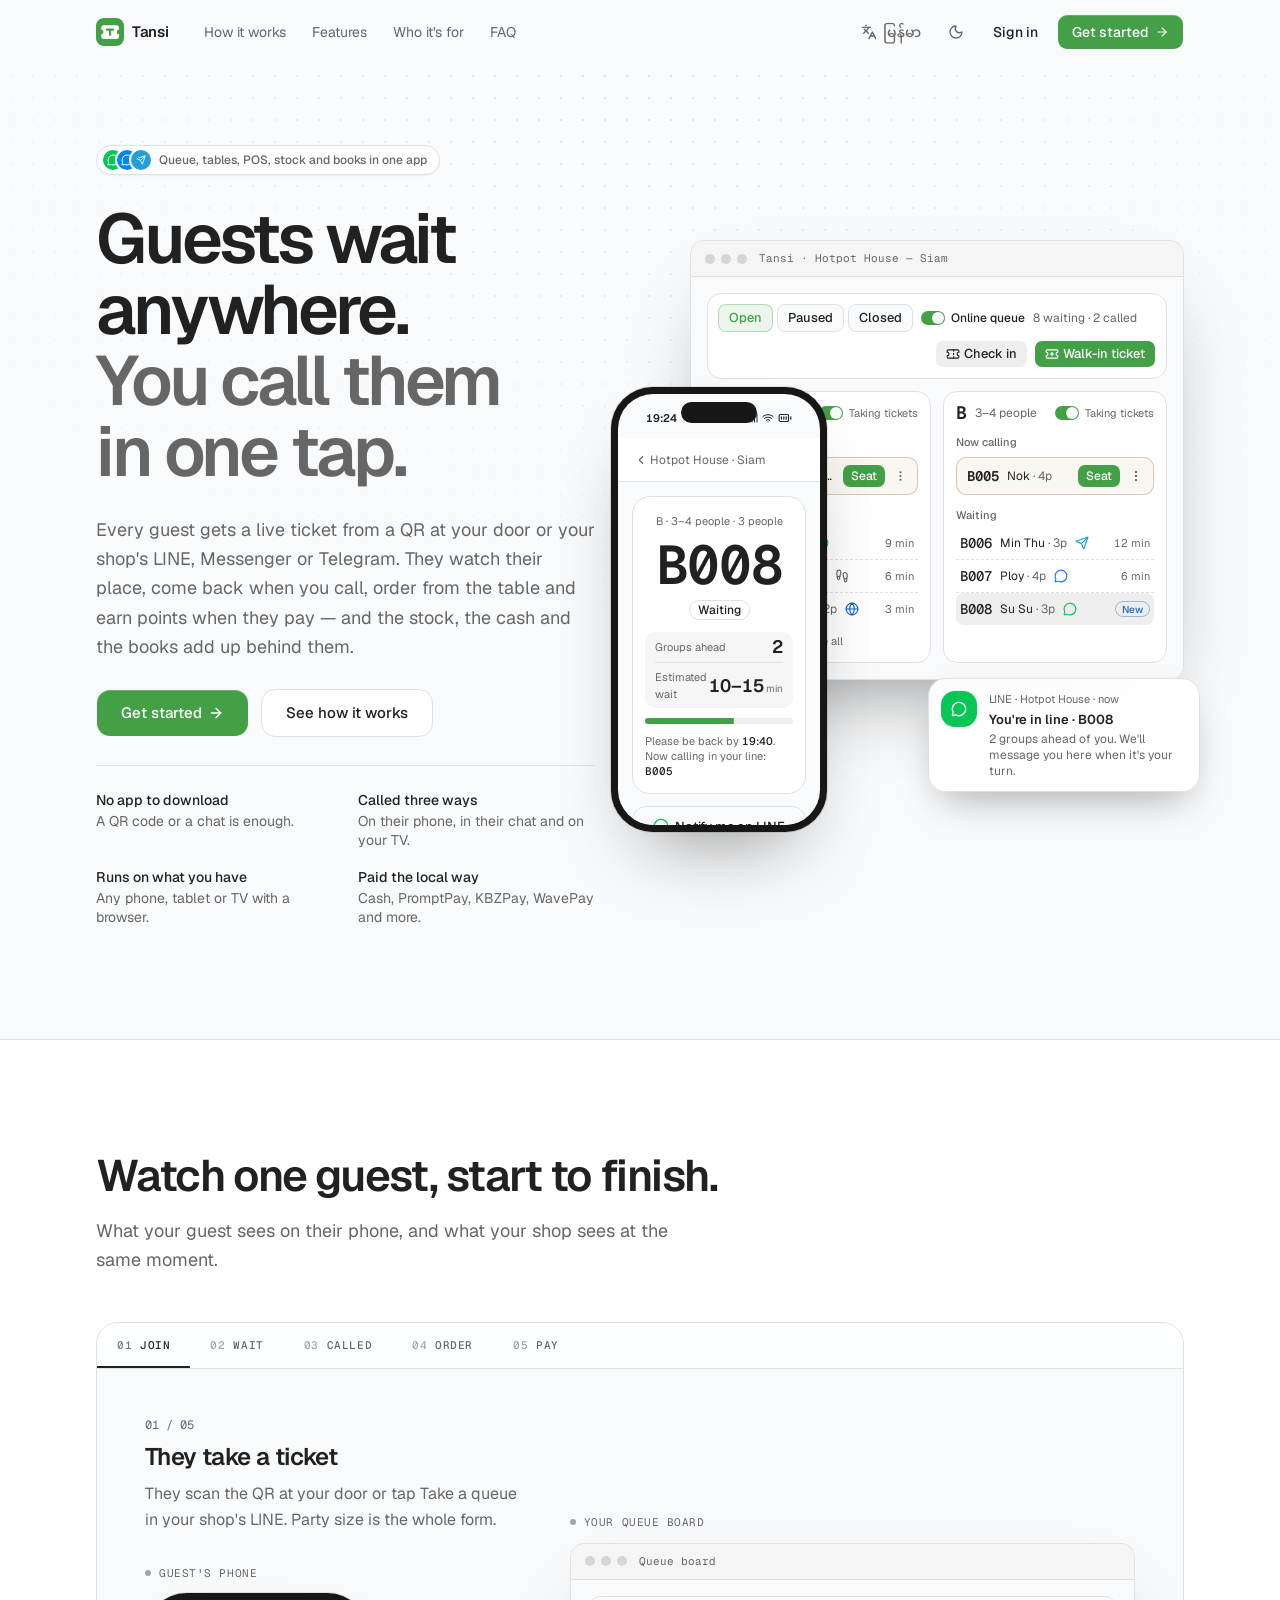
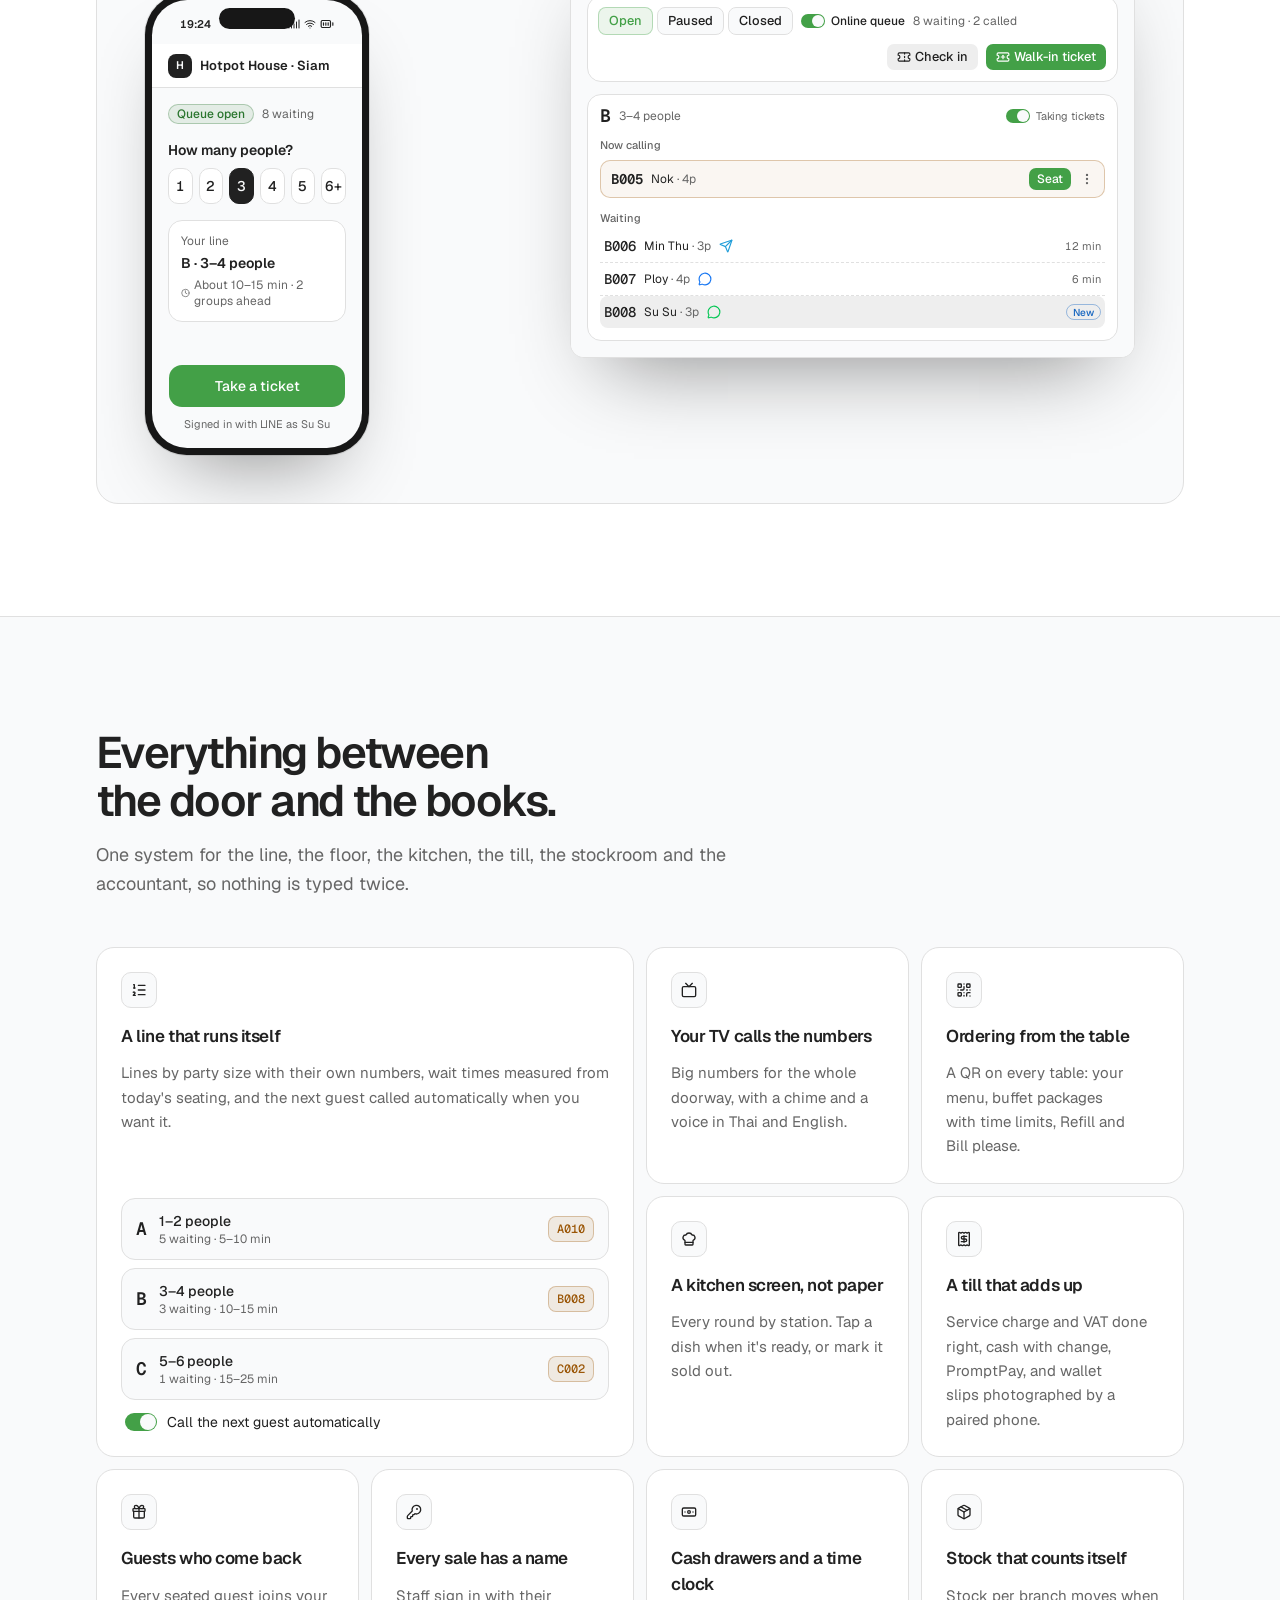
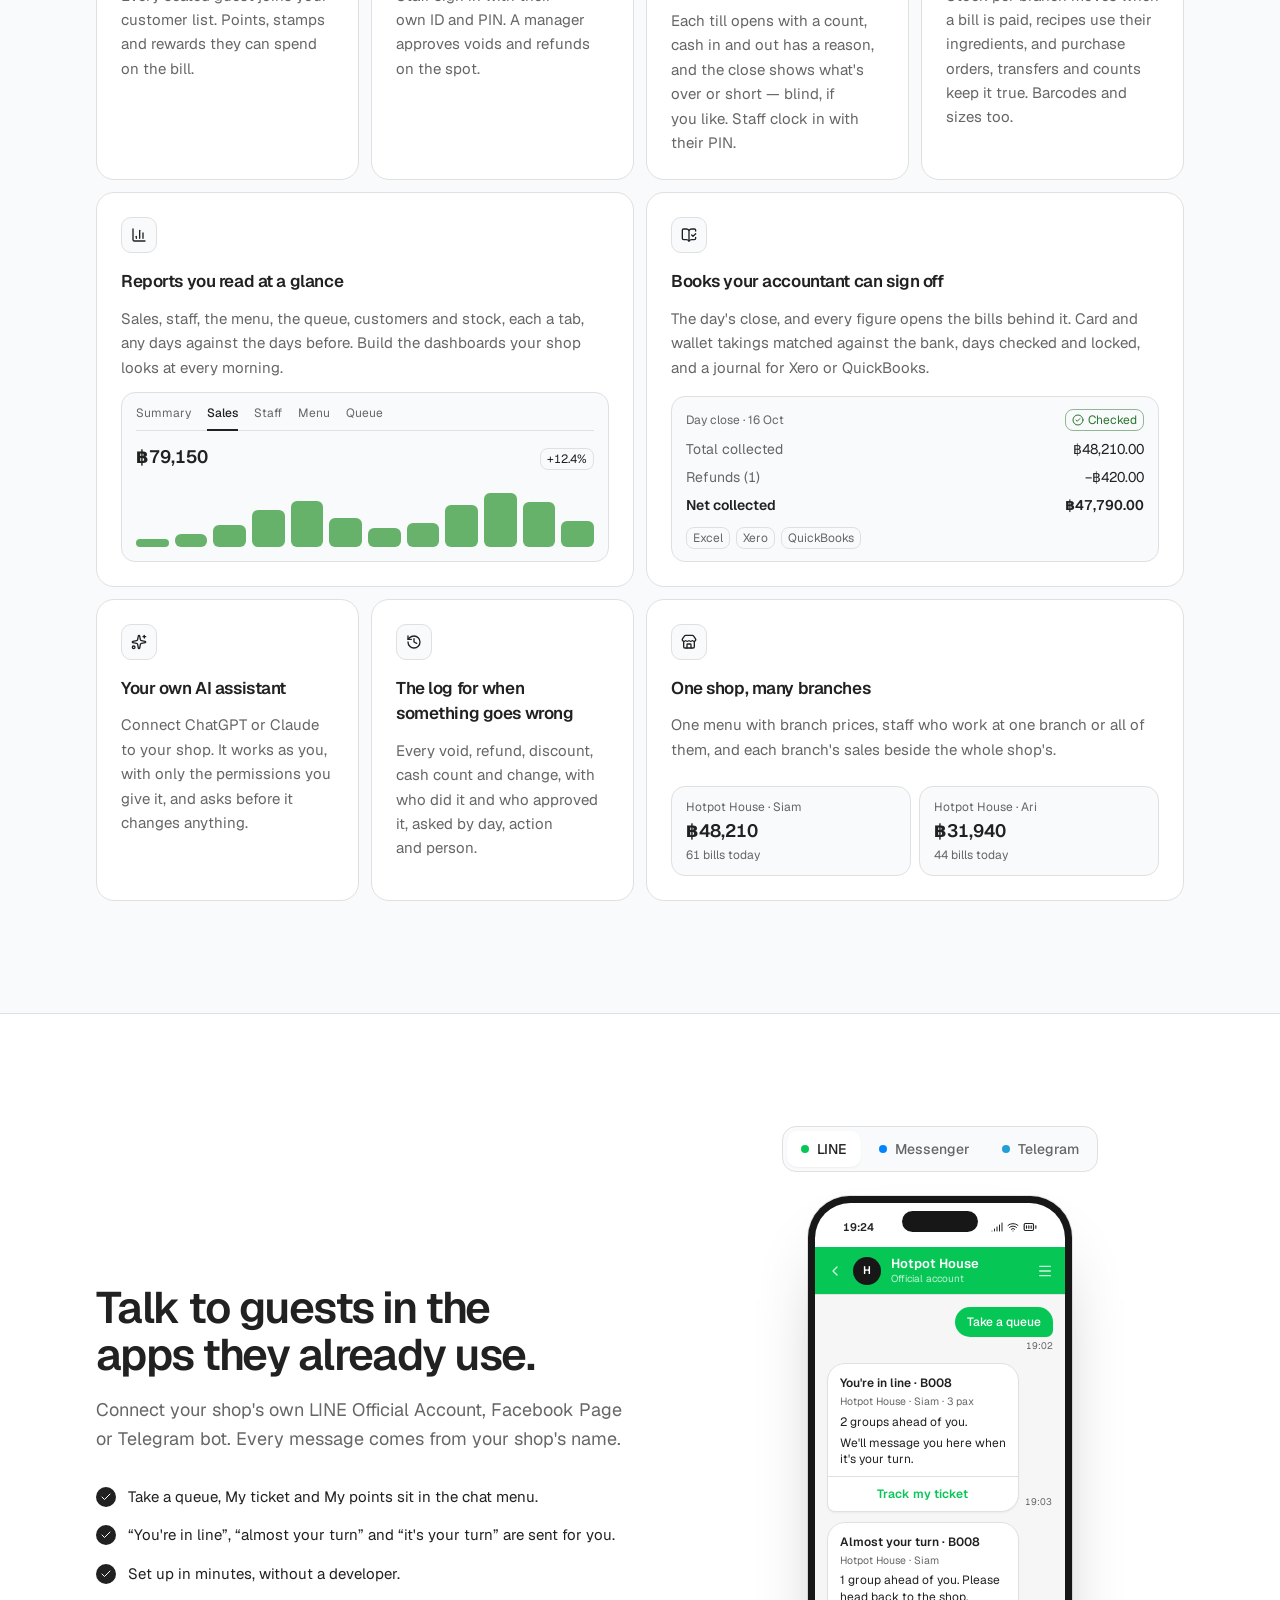
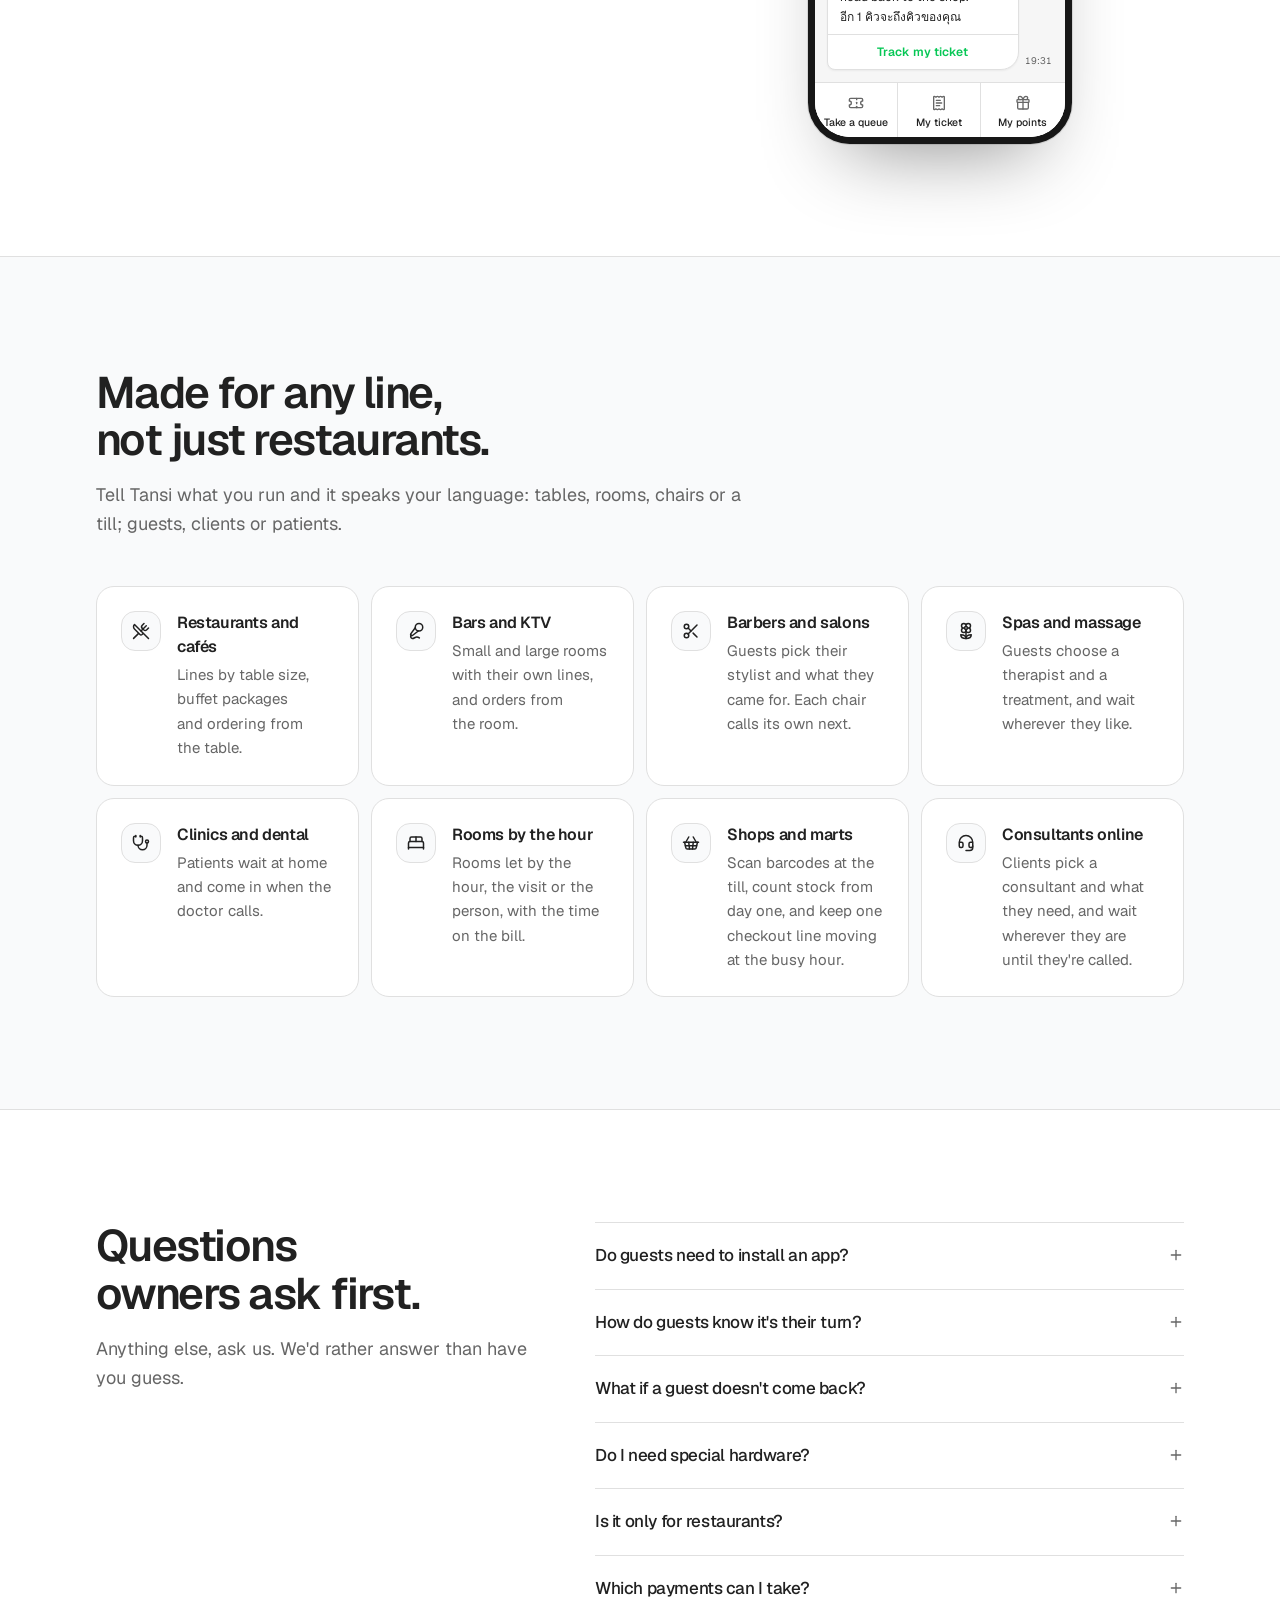
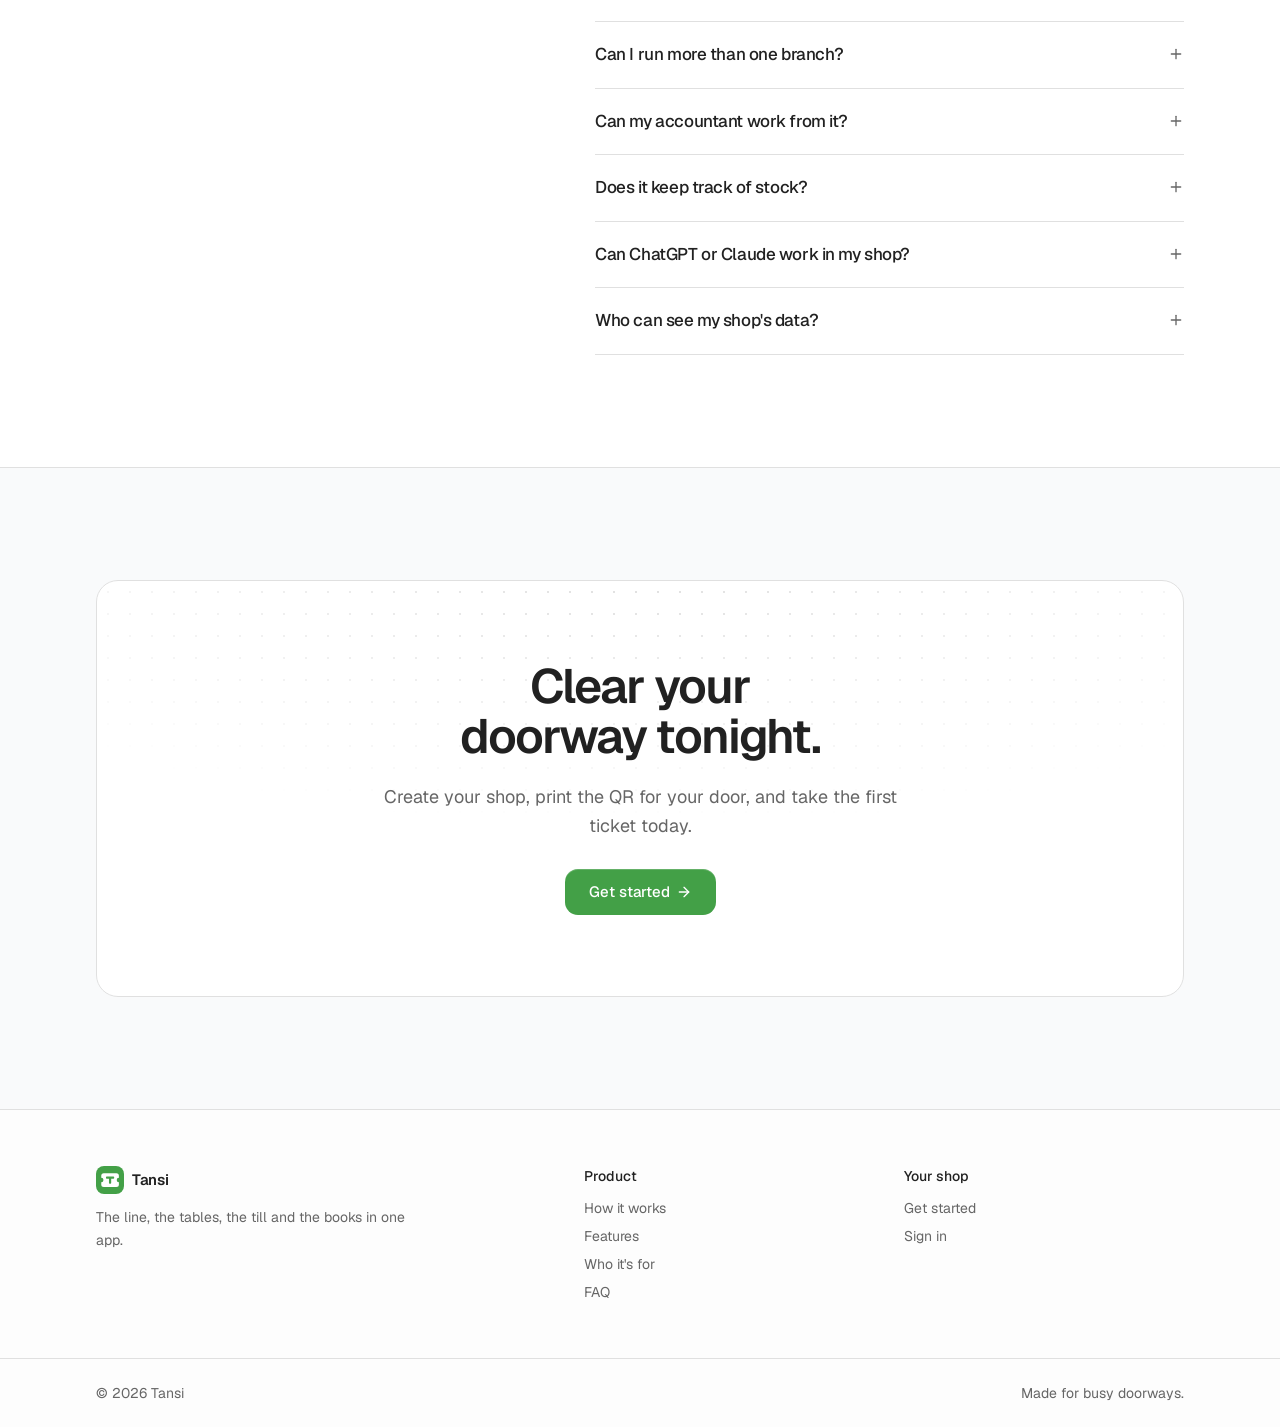
==== commit 4ffb2b7e: "Deploy 2c838af from release/production Built from the Queue monorepo. This repo holds output only; d" ====
--- a/index.html
+++ b/index.html
@@ -5,6 +5,7 @@
     <meta name="viewport" content="width=device-width, initial-scale=1, viewport-fit=cover" />
     <title>Tansi — a live waiting list, table ordering, POS, stock and books for busy shops</title>
     <meta name="description" content="Give every guest a live ticket from a QR or your shop's LINE, Messenger or Telegram. Call them in one tap, take orders at the table, get paid, count your stock, close the day for your accountant and bring regulars back — in one app." />
+    <meta name="robots" content="index, follow, max-image-preview:large, max-snippet:-1" />
     <link rel="canonical" href="https://tansi.store/" />
     <link rel="alternate" hreflang="en" href="https://tansi.store/" />
     <link rel="alternate" hreflang="my" href="https://tansi.store/my/" />
@@ -17,6 +18,7 @@
     <meta property="og:description" content="Give every guest a live ticket from a QR or your shop's LINE, Messenger or Telegram. Call them in one tap, take orders at the table, get paid, count your stock, close the day for your accountant and bring regulars back — in one app." />
     <meta property="og:url" content="https://tansi.store/" />
     <meta property="og:image" content="https://tansi.store/og.png" />
+    <meta property="og:image:type" content="image/png" />
     <meta property="og:image:width" content="1200" />
     <meta property="og:image:height" content="630" />
     <meta property="og:image:alt" content="Guests wait anywhere. You call them in one tap. — Tansi" />
@@ -24,7 +26,8 @@
     <meta name="twitter:title" content="Tansi — a live waiting list, table ordering, POS, stock and books for busy shops" />
     <meta name="twitter:description" content="Give every guest a live ticket from a QR or your shop's LINE, Messenger or Telegram. Call them in one tap, take orders at the table, get paid, count your stock, close the day for your accountant and bring regulars back — in one app." />
     <meta name="twitter:image" content="https://tansi.store/og.png" />
-    <script type="application/ld+json">{"@context":"https://schema.org","@graph":[{"@type":"SoftwareApplication","name":"Tansi","url":"https://tansi.store/","inLanguage":"en","description":"Give every guest a live ticket from a QR or your shop's LINE, Messenger or Telegram. Call them in one tap, take orders at the table, get paid, count your stock, close the day for your accountant and bring regulars back — in one app.","applicationCategory":"BusinessApplication","operatingSystem":"Web browser","image":"https://tansi.store/og.png","featureList":["A line that runs itself","Your TV calls the numbers","Ordering from the table","A kitchen screen, not paper","A till that adds up","Guests who come back","Every sale has a name","Cash drawers and a time clock","Stock that counts itself","Reports you read at a glance","Books your accountant can sign off","Your own AI assistant","The log for when something goes wrong","One shop, many branches"]},{"@type":"FAQPage","inLanguage":"en","mainEntity":[{"@type":"Question","name":"Do guests need to install an app?","acceptedAnswer":{"@type":"Answer","text":"No. They scan your QR or use your shop's LINE, Messenger or Telegram, and the ticket opens in their phone's browser."}},{"@type":"Question","name":"How do guests know it's their turn?","acceptedAnswer":{"@type":"Answer","text":"Their ticket page turns green, chimes and vibrates; a LINE or Telegram message arrives (Messenger inside its 24-hour window); and your TV shows the number and announces it."}},{"@type":"Question","name":"What if a guest doesn't come back?","acceptedAnswer":{"@type":"Answer","text":"After the minutes you choose, the ticket is skipped on its own. If they turn up later, staff put them back at the front in one tap."}},{"@type":"Question","name":"Do I need special hardware?","acceptedAnswer":{"@type":"Answer","text":"No. Any phone, tablet or computer with a browser runs it, and any TV with a browser shows the waiting list. A camera or a USB scanner for check-in is optional: staff can tap the guest's number instead."}},{"@type":"Question","name":"Is it only for restaurants?","acceptedAnswer":{"@type":"Answer","text":"No. Barbers, salons, spas, clinics, KTV, rooms let by the hour, shops and marts use it too: guests can pick their stylist or doctor, rooms can be charged by the hour, by the visit or by the person, and a mart scans barcodes at the till."}},{"@type":"Question","name":"Which payments can I take?","acceptedAnswer":{"@type":"Answer","text":"Cash with change, PromptPay QR, cards, and wallet apps such as KBZPay, WavePay, AYA Pay, CB Pay, TrueMoney and MMQR. For a wallet payment a paired phone photographs the slip, so the bill keeps its proof."}},{"@type":"Question","name":"Can I run more than one branch?","acceptedAnswer":{"@type":"Answer","text":"Yes. One shop holds every branch: a shared menu with branch prices, staff who work at one branch or all of them, and sales for each branch and the whole shop."}},{"@type":"Question","name":"Can my accountant work from it?","acceptedAnswer":{"@type":"Answer","text":"Yes. Each day closes with a Z report, every figure opens the bills behind it, a refund is booked on the day it's made so a closed day never changes, card and wallet takings are matched against the bank, and the books download as an Excel workbook or a journal file for Xero or QuickBooks."}},{"@type":"Question","name":"Does it keep track of stock?","acceptedAnswer":{"@type":"Answer","text":"If you switch it on. Stock is kept per branch and moves when a bill is paid; dishes made of ingredients use them; purchase orders, transfers between branches, counts and adjustments keep it true; and you see its value and your gross profit. A shop or mart counts stock from the start."}},{"@type":"Question","name":"Can ChatGPT or Claude work in my shop?","acceptedAnswer":{"@type":"Answer","text":"Yes, as you and only as far as you allow: connect your own AI app, tick which of your permissions it gets, and it asks before it changes anything. Everything it does is in the activity log, and you can disconnect it any time."}},{"@type":"Question","name":"Who can see my shop's data?","acceptedAnswer":{"@type":"Answer","text":"Only your shop. Every shop's data is kept apart, chat app credentials are encrypted, staff see only what their role allows, and voids, refunds and other sensitive actions are recorded with who did them and who approved them."}}]}]}</script>
+    <meta name="twitter:image:alt" content="Guests wait anywhere. You call them in one tap. — Tansi" />
+    <script type="application/ld+json">{"@context":"https://schema.org","@graph":[{"@type":"Organization","@id":"https://tansi.store/#organization","name":"Tansi","alternateName":"တန်းစီ","url":"https://tansi.store/","logo":{"@type":"ImageObject","url":"https://tansi.store/icons/icon-512.png","width":512,"height":512},"sameAs":["https://app.tansi.store"]},{"@type":"WebSite","@id":"https://tansi.store/#website","name":"Tansi","alternateName":"တန်းစီ","url":"https://tansi.store/","inLanguage":["en","my"],"publisher":{"@id":"https://tansi.store/#organization"}},{"@type":"SoftwareApplication","name":"Tansi","url":"https://tansi.store/","inLanguage":"en","availableLanguage":["en","my"],"description":"Give every guest a live ticket from a QR or your shop's LINE, Messenger or Telegram. Call them in one tap, take orders at the table, get paid, count your stock, close the day for your accountant and bring regulars back — in one app.","applicationCategory":"BusinessApplication","applicationSubCategory":"Queue management, point of sale and loyalty","operatingSystem":"Web browser","image":"https://tansi.store/og.png","publisher":{"@id":"https://tansi.store/#organization"},"isPartOf":{"@id":"https://tansi.store/#website"},"featureList":["A line that runs itself","Your TV calls the numbers","Ordering from the table","A kitchen screen, not paper","A till that adds up","Guests who come back","Every sale has a name","Cash drawers and a time clock","Stock that counts itself","Reports you read at a glance","Books your accountant can sign off","Your own AI assistant","The log for when something goes wrong","One shop, many branches"]},{"@type":"FAQPage","inLanguage":"en","mainEntity":[{"@type":"Question","name":"Do guests need to install an app?","acceptedAnswer":{"@type":"Answer","text":"No. They scan your QR or use your shop's LINE, Messenger or Telegram, and the ticket opens in their phone's browser."}},{"@type":"Question","name":"How do guests know it's their turn?","acceptedAnswer":{"@type":"Answer","text":"Their ticket page turns green, chimes and vibrates; a LINE or Telegram message arrives (Messenger inside its 24-hour window); and your TV shows the number and announces it."}},{"@type":"Question","name":"What if a guest doesn't come back?","acceptedAnswer":{"@type":"Answer","text":"After the minutes you choose, the ticket is skipped on its own. If they turn up later, staff put them back at the front in one tap."}},{"@type":"Question","name":"Do I need special hardware?","acceptedAnswer":{"@type":"Answer","text":"No. Any phone, tablet or computer with a browser runs it, and any TV with a browser shows the waiting list. A camera or a USB scanner for check-in is optional: staff can tap the guest's number instead."}},{"@type":"Question","name":"Is it only for restaurants?","acceptedAnswer":{"@type":"Answer","text":"No. Barbers, salons, spas, clinics, KTV, rooms let by the hour, shops and marts use it too: guests can pick their stylist or doctor, rooms can be charged by the hour, by the visit or by the person, and a mart scans barcodes at the till."}},{"@type":"Question","name":"Which payments can I take?","acceptedAnswer":{"@type":"Answer","text":"Cash with change, PromptPay QR, cards, and wallet apps such as KBZPay, WavePay, AYA Pay, CB Pay, TrueMoney and MMQR. For a wallet payment a paired phone photographs the slip, so the bill keeps its proof."}},{"@type":"Question","name":"Can I run more than one branch?","acceptedAnswer":{"@type":"Answer","text":"Yes. One shop holds every branch: a shared menu with branch prices, staff who work at one branch or all of them, and sales for each branch and the whole shop."}},{"@type":"Question","name":"Can my accountant work from it?","acceptedAnswer":{"@type":"Answer","text":"Yes. Each day closes with a Z report, every figure opens the bills behind it, a refund is booked on the day it's made so a closed day never changes, card and wallet takings are matched against the bank, and the books download as an Excel workbook or a journal file for Xero or QuickBooks."}},{"@type":"Question","name":"Does it keep track of stock?","acceptedAnswer":{"@type":"Answer","text":"If you switch it on. Stock is kept per branch and moves when a bill is paid; dishes made of ingredients use them; purchase orders, transfers between branches, counts and adjustments keep it true; and you see its value and your gross profit. A shop or mart counts stock from the start."}},{"@type":"Question","name":"Can ChatGPT or Claude work in my shop?","acceptedAnswer":{"@type":"Answer","text":"Yes, as you and only as far as you allow: connect your own AI app, tick which of your permissions it gets, and it asks before it changes anything. Everything it does is in the activity log, and you can disconnect it any time."}},{"@type":"Question","name":"Who can see my shop's data?","acceptedAnswer":{"@type":"Answer","text":"Only your shop. Every shop's data is kept apart, chat app credentials are encrypted, staff see only what their role allows, and voids, refunds and other sensitive actions are recorded with who did them and who approved them."}}]}]}</script>
     <link rel="icon" href="/favicon.ico" sizes="any" />
     <link rel="icon" href="/icons/icon.svg" type="image/svg+xml" />
     <link rel="apple-touch-icon" href="/icons/apple-touch-icon.png" />
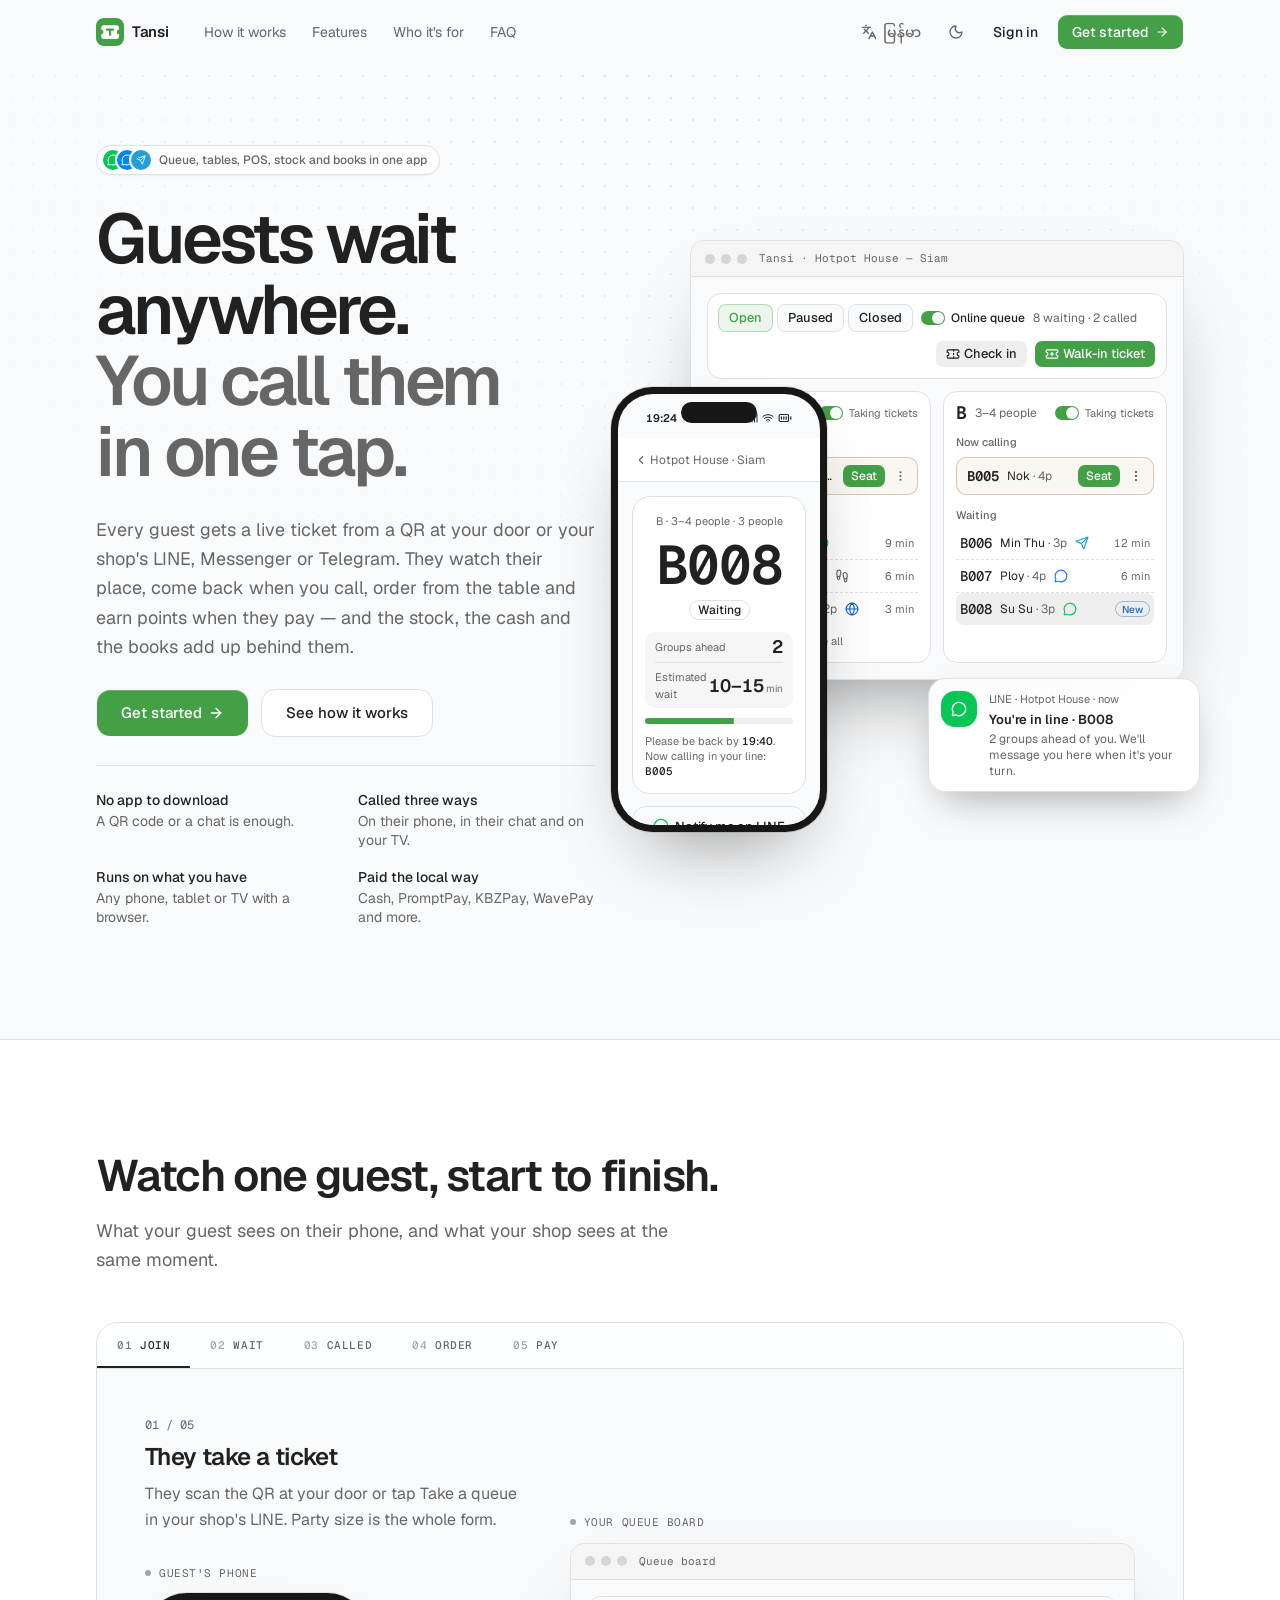
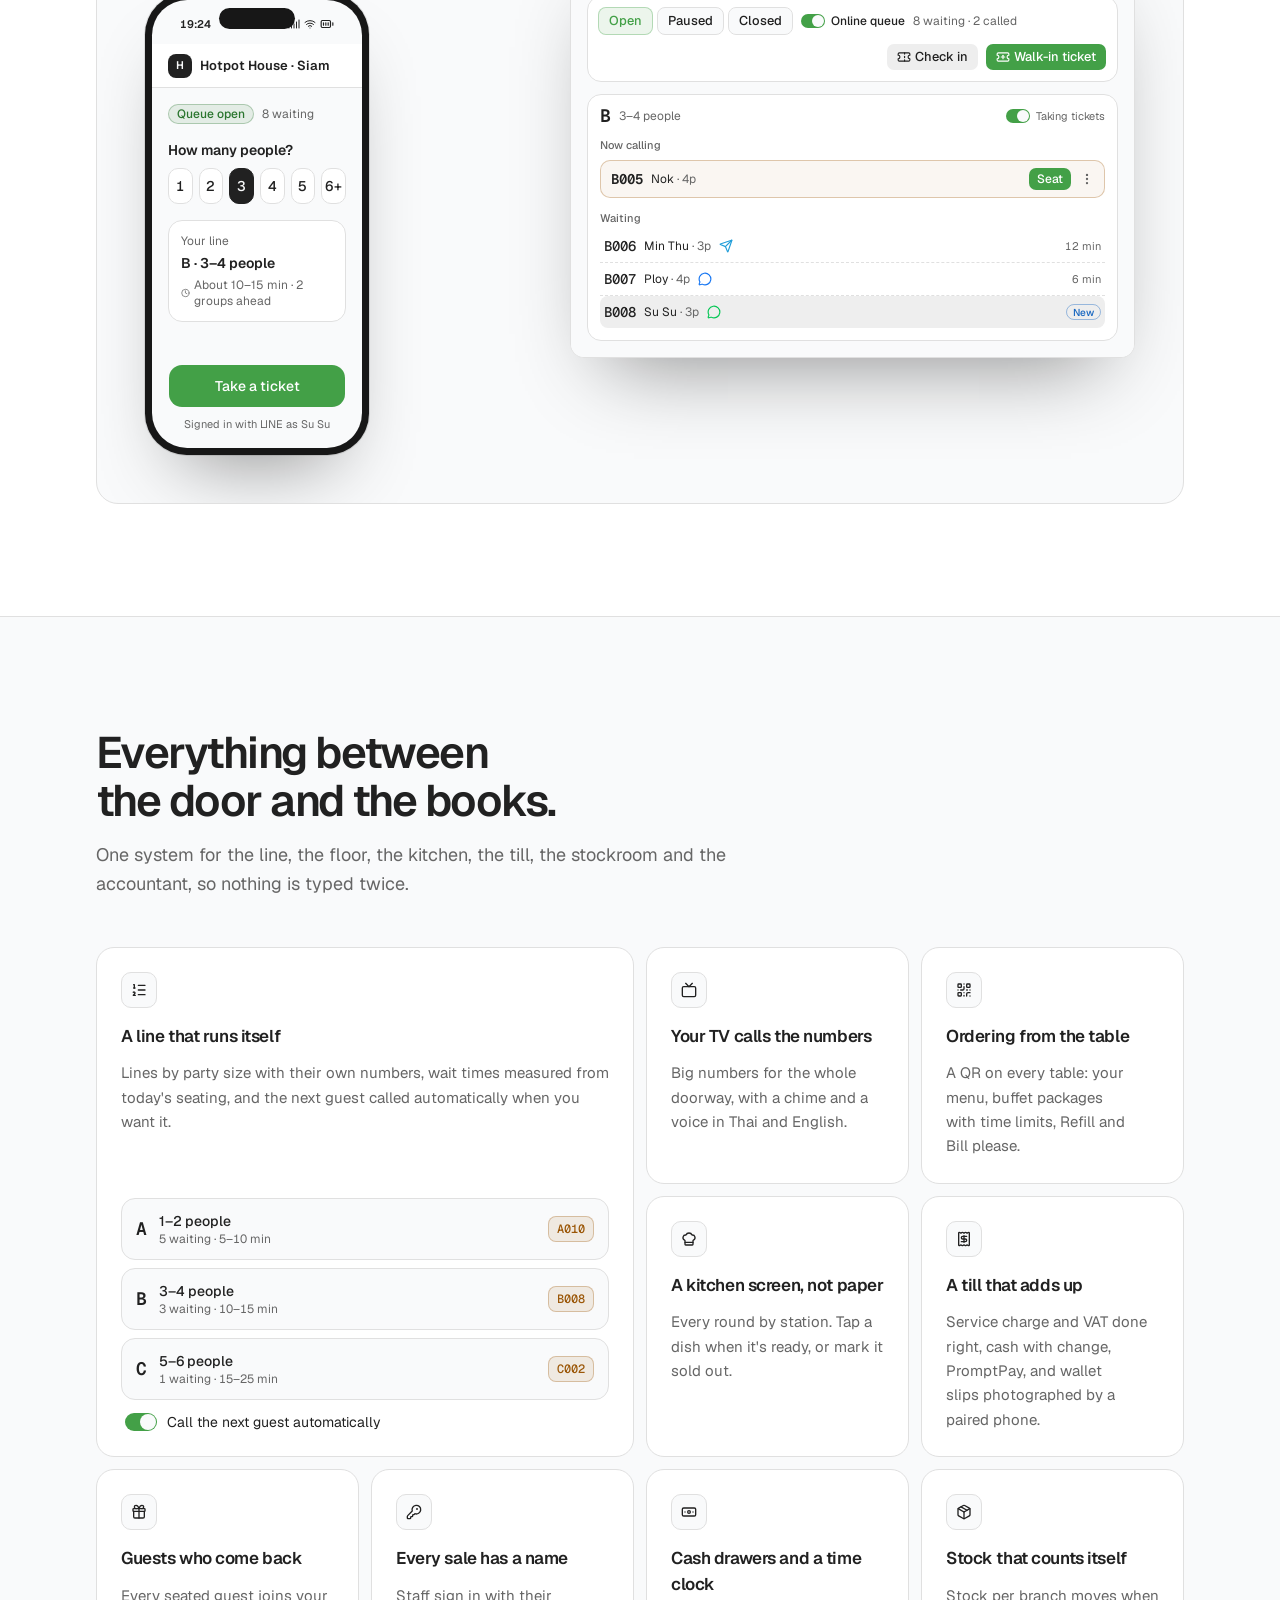
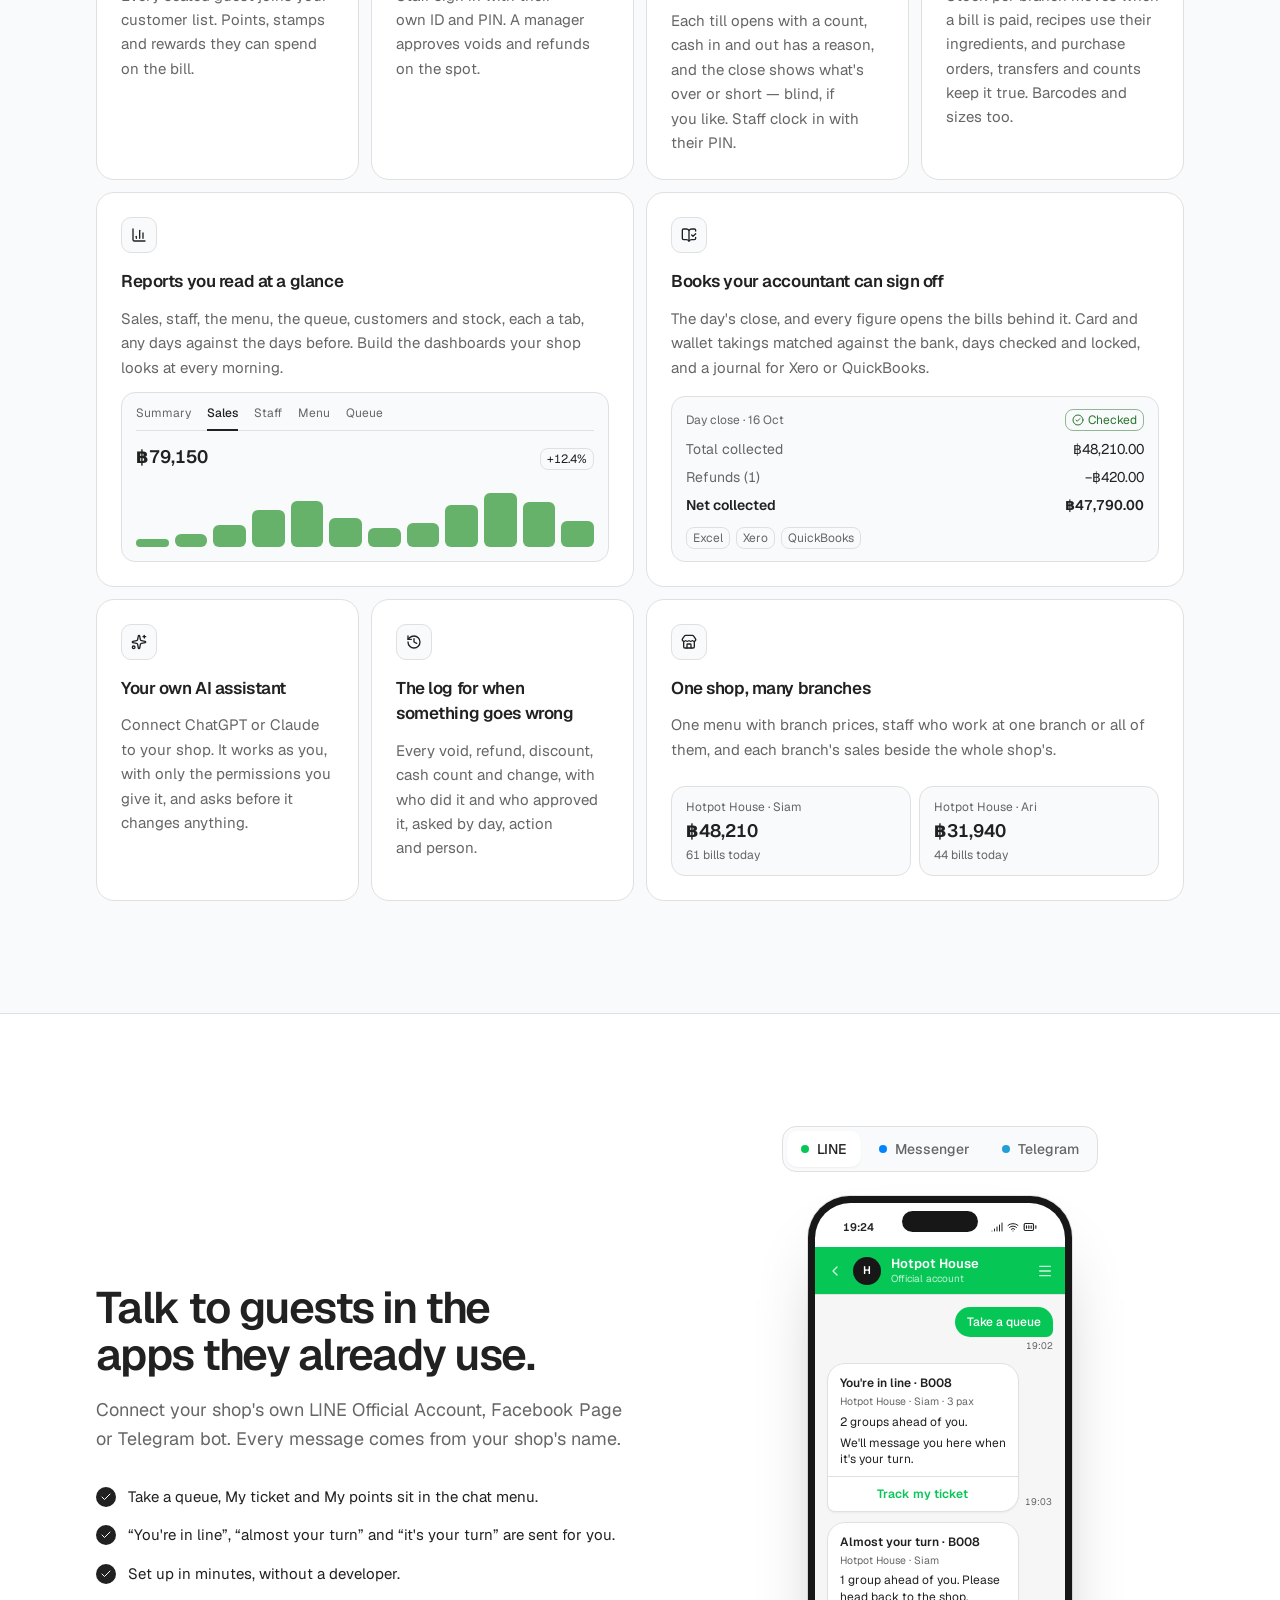
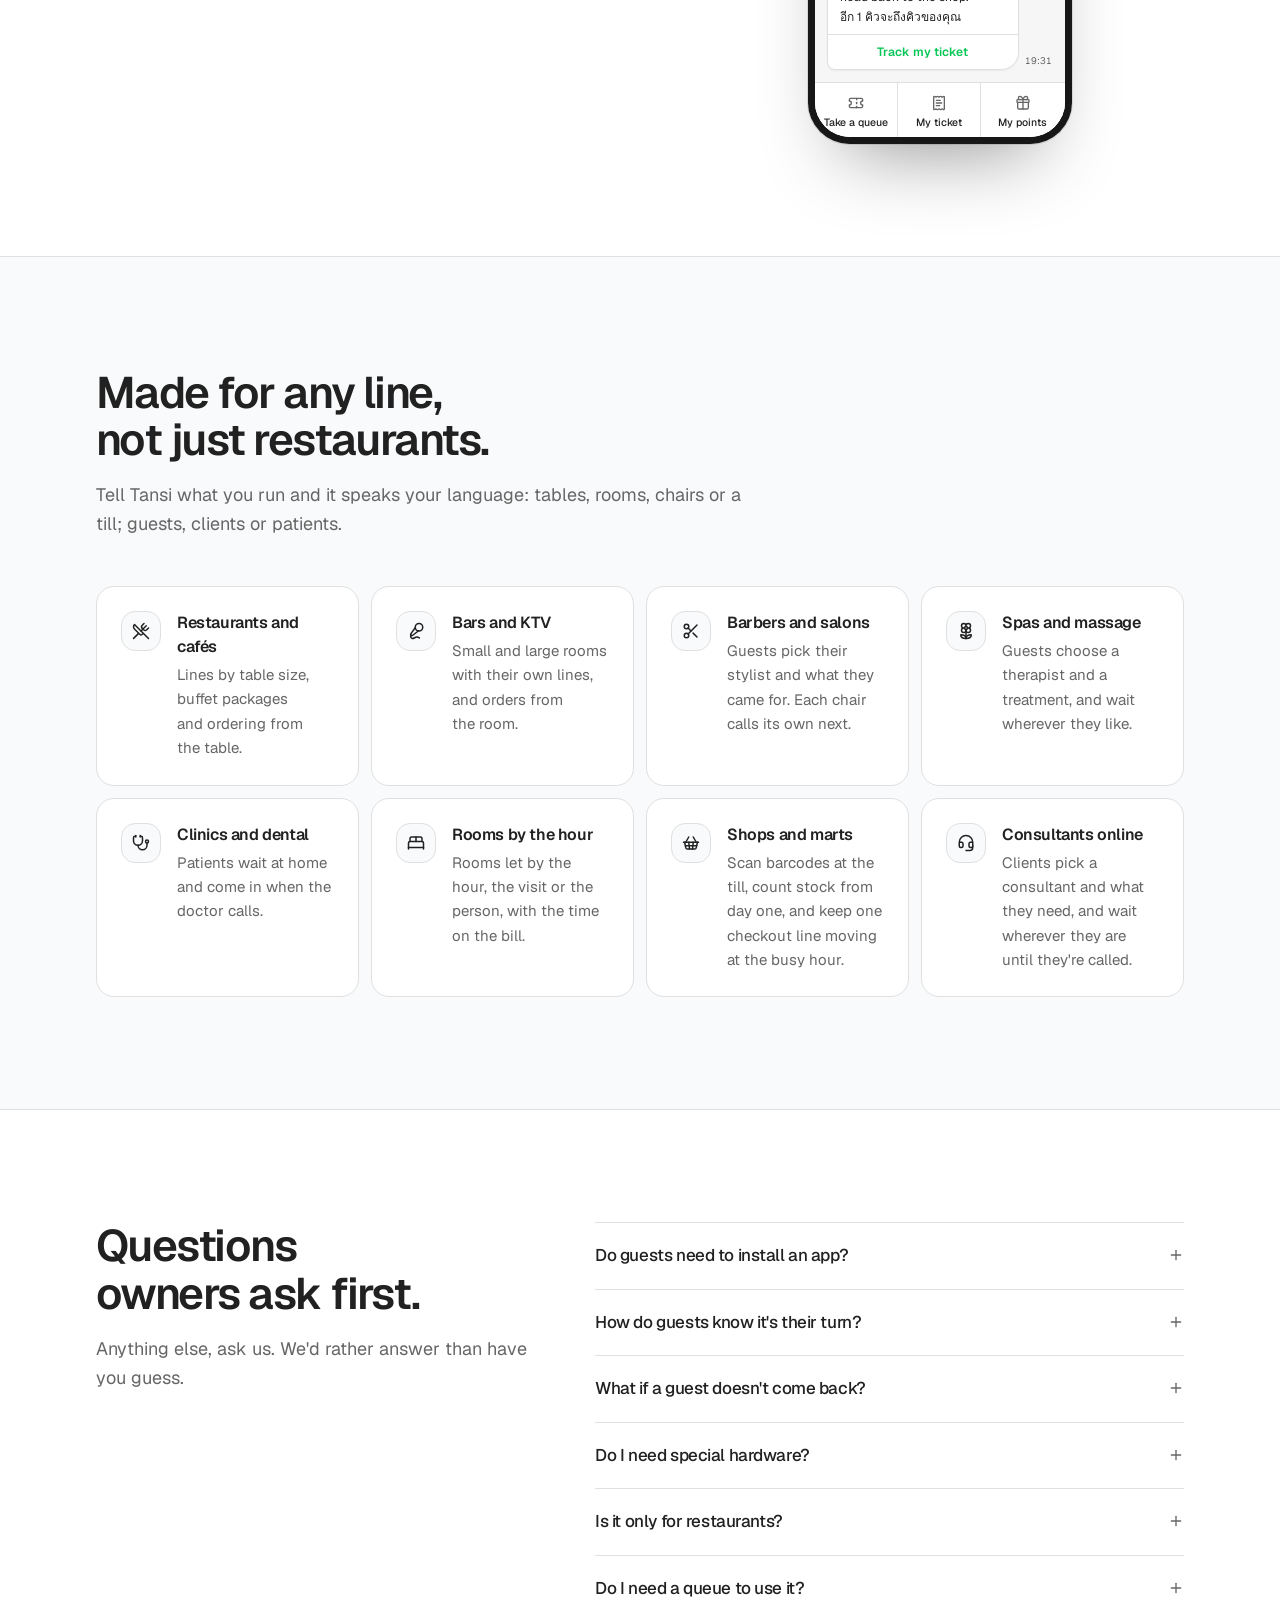
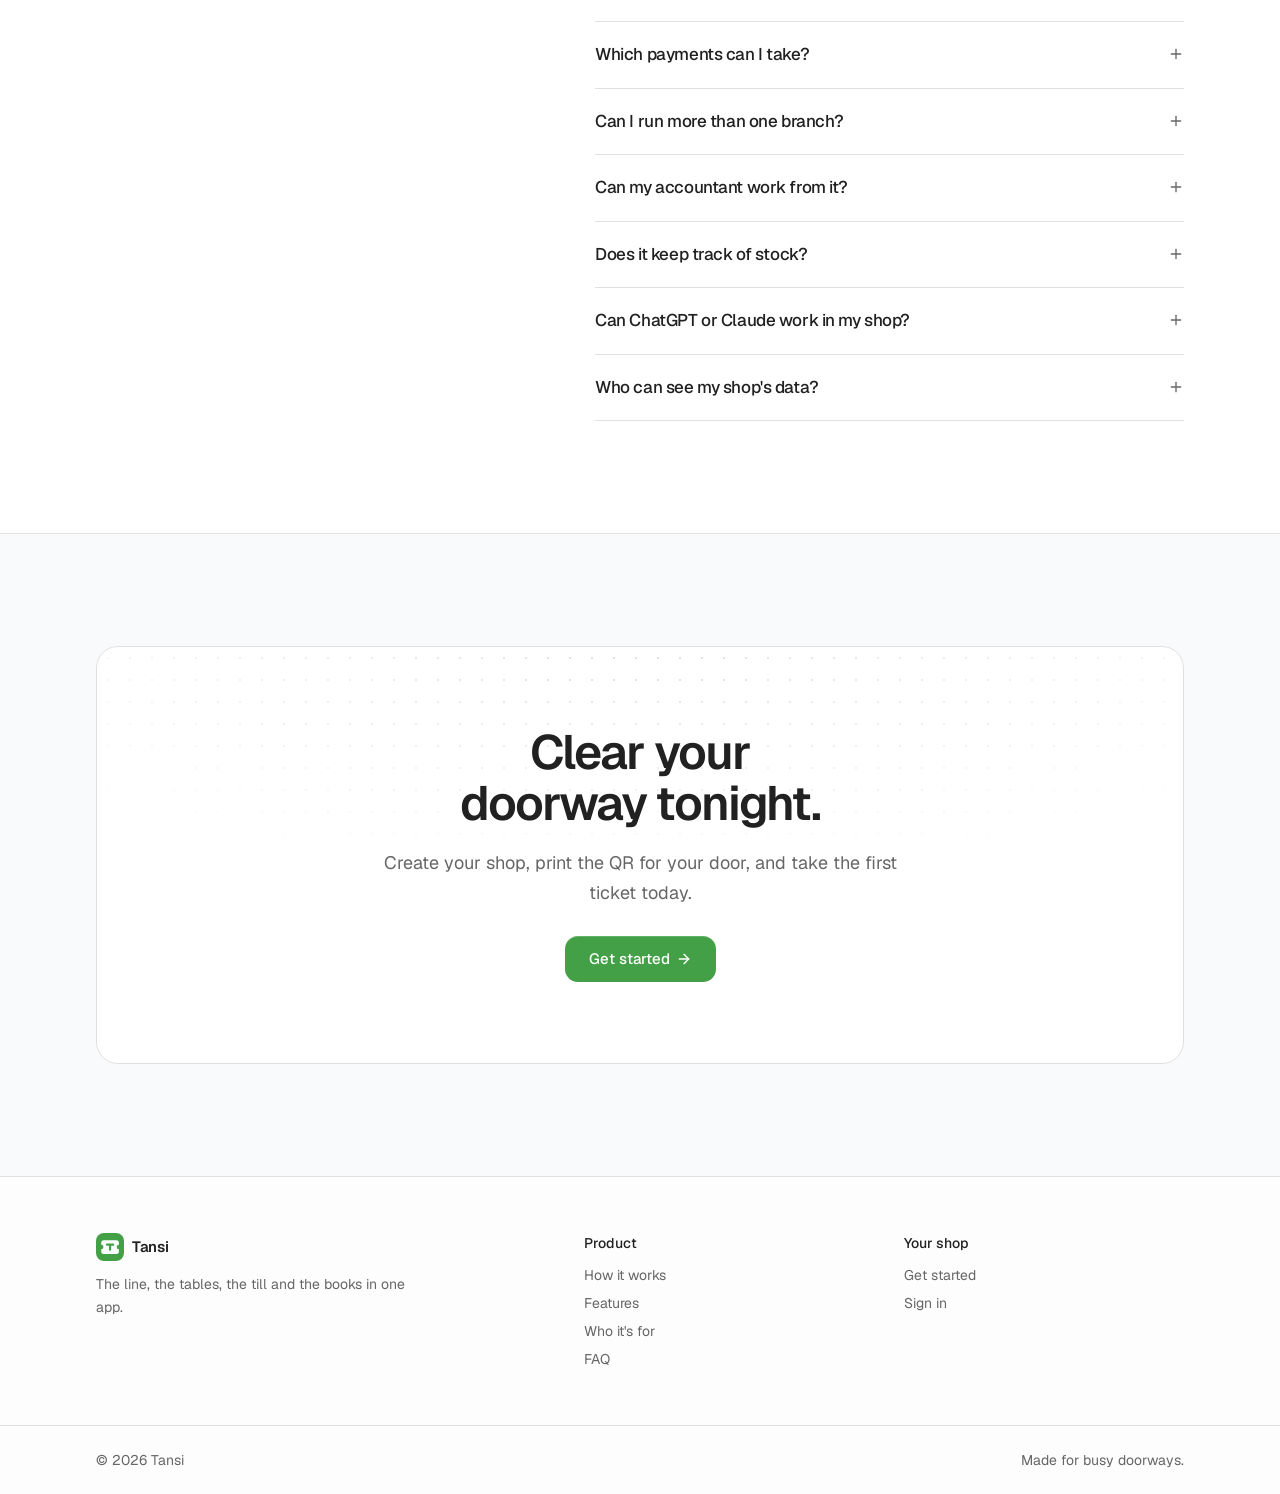
==== commit 565cd018: "Deploy f228c1c from release/production Built from the Queue monorepo. This repo holds output only; d" ====
--- a/index.html
+++ b/index.html
@@ -27,7 +27,7 @@
     <meta name="twitter:description" content="Give every guest a live ticket from a QR or your shop's LINE, Messenger or Telegram. Call them in one tap, take orders at the table, get paid, count your stock, close the day for your accountant and bring regulars back — in one app." />
     <meta name="twitter:image" content="https://tansi.store/og.png" />
     <meta name="twitter:image:alt" content="Guests wait anywhere. You call them in one tap. — Tansi" />
-    <script type="application/ld+json">{"@context":"https://schema.org","@graph":[{"@type":"Organization","@id":"https://tansi.store/#organization","name":"Tansi","alternateName":"တန်းစီ","url":"https://tansi.store/","logo":{"@type":"ImageObject","url":"https://tansi.store/icons/icon-512.png","width":512,"height":512},"sameAs":["https://app.tansi.store"]},{"@type":"WebSite","@id":"https://tansi.store/#website","name":"Tansi","alternateName":"တန်းစီ","url":"https://tansi.store/","inLanguage":["en","my"],"publisher":{"@id":"https://tansi.store/#organization"}},{"@type":"SoftwareApplication","name":"Tansi","url":"https://tansi.store/","inLanguage":"en","availableLanguage":["en","my"],"description":"Give every guest a live ticket from a QR or your shop's LINE, Messenger or Telegram. Call them in one tap, take orders at the table, get paid, count your stock, close the day for your accountant and bring regulars back — in one app.","applicationCategory":"BusinessApplication","applicationSubCategory":"Queue management, point of sale and loyalty","operatingSystem":"Web browser","image":"https://tansi.store/og.png","publisher":{"@id":"https://tansi.store/#organization"},"isPartOf":{"@id":"https://tansi.store/#website"},"featureList":["A line that runs itself","Your TV calls the numbers","Ordering from the table","A kitchen screen, not paper","A till that adds up","Guests who come back","Every sale has a name","Cash drawers and a time clock","Stock that counts itself","Reports you read at a glance","Books your accountant can sign off","Your own AI assistant","The log for when something goes wrong","One shop, many branches"]},{"@type":"FAQPage","inLanguage":"en","mainEntity":[{"@type":"Question","name":"Do guests need to install an app?","acceptedAnswer":{"@type":"Answer","text":"No. They scan your QR or use your shop's LINE, Messenger or Telegram, and the ticket opens in their phone's browser."}},{"@type":"Question","name":"How do guests know it's their turn?","acceptedAnswer":{"@type":"Answer","text":"Their ticket page turns green, chimes and vibrates; a LINE or Telegram message arrives (Messenger inside its 24-hour window); and your TV shows the number and announces it."}},{"@type":"Question","name":"What if a guest doesn't come back?","acceptedAnswer":{"@type":"Answer","text":"After the minutes you choose, the ticket is skipped on its own. If they turn up later, staff put them back at the front in one tap."}},{"@type":"Question","name":"Do I need special hardware?","acceptedAnswer":{"@type":"Answer","text":"No. Any phone, tablet or computer with a browser runs it, and any TV with a browser shows the waiting list. A camera or a USB scanner for check-in is optional: staff can tap the guest's number instead."}},{"@type":"Question","name":"Is it only for restaurants?","acceptedAnswer":{"@type":"Answer","text":"No. Barbers, salons, spas, clinics, KTV, rooms let by the hour, shops and marts use it too: guests can pick their stylist or doctor, rooms can be charged by the hour, by the visit or by the person, and a mart scans barcodes at the till."}},{"@type":"Question","name":"Which payments can I take?","acceptedAnswer":{"@type":"Answer","text":"Cash with change, PromptPay QR, cards, and wallet apps such as KBZPay, WavePay, AYA Pay, CB Pay, TrueMoney and MMQR. For a wallet payment a paired phone photographs the slip, so the bill keeps its proof."}},{"@type":"Question","name":"Can I run more than one branch?","acceptedAnswer":{"@type":"Answer","text":"Yes. One shop holds every branch: a shared menu with branch prices, staff who work at one branch or all of them, and sales for each branch and the whole shop."}},{"@type":"Question","name":"Can my accountant work from it?","acceptedAnswer":{"@type":"Answer","text":"Yes. Each day closes with a Z report, every figure opens the bills behind it, a refund is booked on the day it's made so a closed day never changes, card and wallet takings are matched against the bank, and the books download as an Excel workbook or a journal file for Xero or QuickBooks."}},{"@type":"Question","name":"Does it keep track of stock?","acceptedAnswer":{"@type":"Answer","text":"If you switch it on. Stock is kept per branch and moves when a bill is paid; dishes made of ingredients use them; purchase orders, transfers between branches, counts and adjustments keep it true; and you see its value and your gross profit. A shop or mart counts stock from the start."}},{"@type":"Question","name":"Can ChatGPT or Claude work in my shop?","acceptedAnswer":{"@type":"Answer","text":"Yes, as you and only as far as you allow: connect your own AI app, tick which of your permissions it gets, and it asks before it changes anything. Everything it does is in the activity log, and you can disconnect it any time."}},{"@type":"Question","name":"Who can see my shop's data?","acceptedAnswer":{"@type":"Answer","text":"Only your shop. Every shop's data is kept apart, chat app credentials are encrypted, staff see only what their role allows, and voids, refunds and other sensitive actions are recorded with who did them and who approved them."}}]}]}</script>
+    <script type="application/ld+json">{"@context":"https://schema.org","@graph":[{"@type":"Organization","@id":"https://tansi.store/#organization","name":"Tansi","alternateName":"တန်းစီ","url":"https://tansi.store/","logo":{"@type":"ImageObject","url":"https://tansi.store/icons/icon-512.png","width":512,"height":512},"sameAs":["https://app.tansi.store"]},{"@type":"WebSite","@id":"https://tansi.store/#website","name":"Tansi","alternateName":"တန်းစီ","url":"https://tansi.store/","inLanguage":["en","my"],"publisher":{"@id":"https://tansi.store/#organization"}},{"@type":"SoftwareApplication","name":"Tansi","url":"https://tansi.store/","inLanguage":"en","availableLanguage":["en","my"],"description":"Give every guest a live ticket from a QR or your shop's LINE, Messenger or Telegram. Call them in one tap, take orders at the table, get paid, count your stock, close the day for your accountant and bring regulars back — in one app.","applicationCategory":"BusinessApplication","applicationSubCategory":"Queue management, point of sale and loyalty","operatingSystem":"Web browser","image":"https://tansi.store/og.png","publisher":{"@id":"https://tansi.store/#organization"},"isPartOf":{"@id":"https://tansi.store/#website"},"featureList":["A line that runs itself","Your TV calls the numbers","Ordering from the table","A kitchen screen, not paper","A till that adds up","Guests who come back","Every sale has a name","Cash drawers and a time clock","Stock that counts itself","Reports you read at a glance","Books your accountant can sign off","Your own AI assistant","The log for when something goes wrong","One shop, many branches"]},{"@type":"FAQPage","inLanguage":"en","mainEntity":[{"@type":"Question","name":"Do guests need to install an app?","acceptedAnswer":{"@type":"Answer","text":"No. They scan your QR or use your shop's LINE, Messenger or Telegram, and the ticket opens in their phone's browser."}},{"@type":"Question","name":"How do guests know it's their turn?","acceptedAnswer":{"@type":"Answer","text":"Their ticket page turns green, chimes and vibrates; a LINE or Telegram message arrives (Messenger inside its 24-hour window); and your TV shows the number and announces it."}},{"@type":"Question","name":"What if a guest doesn't come back?","acceptedAnswer":{"@type":"Answer","text":"After the minutes you choose, the ticket is skipped on its own. If they turn up later, staff put them back at the front in one tap."}},{"@type":"Question","name":"Do I need special hardware?","acceptedAnswer":{"@type":"Answer","text":"No. Any phone, tablet or computer with a browser runs it, and any TV with a browser shows the waiting list. A camera or a USB scanner for check-in is optional: staff can tap the guest's number instead."}},{"@type":"Question","name":"Is it only for restaurants?","acceptedAnswer":{"@type":"Answer","text":"No. Barbers, salons, spas, clinics, KTV, rooms let by the hour, shops and marts use it too: guests can pick their stylist or doctor, rooms can be charged by the hour, by the visit or by the person, and a mart scans barcodes at the till."}},{"@type":"Question","name":"Do I need a queue to use it?","acceptedAnswer":{"@type":"Answer","text":"No. Choose “No, just the POS” when you create your shop and Tansi is your till: your menu, bills at the table or the counter, payments, customers, rewards, stock and the books. Turn the queue on in Shop settings the day a line forms at your door."}},{"@type":"Question","name":"Which payments can I take?","acceptedAnswer":{"@type":"Answer","text":"Cash with change, PromptPay QR, cards, and wallet apps such as KBZPay, WavePay, AYA Pay, CB Pay, TrueMoney and MMQR. For a wallet payment a paired phone photographs the slip, so the bill keeps its proof."}},{"@type":"Question","name":"Can I run more than one branch?","acceptedAnswer":{"@type":"Answer","text":"Yes. One shop holds every branch: a shared menu with branch prices, staff who work at one branch or all of them, and sales for each branch and the whole shop."}},{"@type":"Question","name":"Can my accountant work from it?","acceptedAnswer":{"@type":"Answer","text":"Yes. Each day closes with a Z report, every figure opens the bills behind it, a refund is booked on the day it's made so a closed day never changes, card and wallet takings are matched against the bank, and the books download as an Excel workbook or a journal file for Xero or QuickBooks."}},{"@type":"Question","name":"Does it keep track of stock?","acceptedAnswer":{"@type":"Answer","text":"If you switch it on. Stock is kept per branch and moves when a bill is paid; dishes made of ingredients use them; purchase orders, transfers between branches, counts and adjustments keep it true; and you see its value and your gross profit. A shop or mart counts stock from the start."}},{"@type":"Question","name":"Can ChatGPT or Claude work in my shop?","acceptedAnswer":{"@type":"Answer","text":"Yes, as you and only as far as you allow: connect your own AI app, tick which of your permissions it gets, and it asks before it changes anything. Everything it does is in the activity log, and you can disconnect it any time."}},{"@type":"Question","name":"Who can see my shop's data?","acceptedAnswer":{"@type":"Answer","text":"Only your shop. Every shop's data is kept apart, chat app credentials are encrypted, staff see only what their role allows, and voids, refunds and other sensitive actions are recorded with who did them and who approved them."}}]}]}</script>
     <link rel="icon" href="/favicon.ico" sizes="any" />
     <link rel="icon" href="/icons/icon.svg" type="image/svg+xml" />
     <link rel="apple-touch-icon" href="/icons/apple-touch-icon.png" />
@@ -42,10 +42,10 @@
         }
       } catch (e) {}
     </script>
-    <script type="module" crossorigin src="/assets/index-DhKGwtoJ.js"></script>
+    <script type="module" crossorigin src="/assets/index-BKUCoOg_.js"></script>
     <link rel="stylesheet" crossorigin href="/assets/index-C59SaH3Y.css">
   </head>
   <body>
-    <div id="root" data-page="home" data-lang="en"><div id="top" class="flex min-h-svh flex-col"><a href="#main" class="sr-only z-50 rounded-md bg-foreground px-3 py-2 text-sm text-background focus:not-sr-only focus:fixed focus:top-3 focus:left-3">Skip to content</a><header class="sticky top-0 z-40 border-b border-transparent pt-[env(safe-area-inset-top)] transition-colors duration-200 data-[scrolled]:border-border data-[scrolled]:bg-background/80 data-[scrolled]:backdrop-blur-md"><div class="mx-auto flex h-16 w-full max-w-6xl items-center gap-6 px-5 sm:px-6 lg:px-8"><a href="#top" class="rounded-md outline-none focus-visible:ring-3 focus-visible:ring-ring/50"><span class="flex items-center gap-2 text-[15px] font-semibold tracking-tight"><span data-slot="brand-tile" class="flex size-7 shrink-0 items-center justify-center rounded-md bg-primary text-primary-foreground"><svg data-slot="brand-mark" viewBox="8 8 32 32" fill="currentColor" aria-hidden="true" class="size-[72%]"><path fill-rule="evenodd" d="M14 13h20a4 4 0 0 1 4 4v3.5a3.5 3.5 0 0 0 0 7V31a4 4 0 0 1-4 4H14a4 4 0 0 1-4-4v-3.5a3.5 3.5 0 0 0 0-7V17a4 4 0 0 1 4-4zM18.7 18.5h10.6a1.2 1.2 0 0 1 1.2 1.2v1.1a1.2 1.2 0 0 1-1.2 1.2h-3.55v6.8a1.2 1.2 0 0 1-1.2 1.2h-1.1a1.2 1.2 0 0 1-1.2-1.2V22H18.7a1.2 1.2 0 0 1-1.2-1.2v-1.1a1.2 1.2 0 0 1 1.2-1.2z"></path></svg></span>Tansi</span></a><nav aria-label="Sections" class="hidden items-center gap-0.5 md:flex"><a href="#how" class="rounded-md px-3 py-2 text-sm text-muted-foreground transition-colors outline-none hover:bg-muted hover:text-foreground focus-visible:ring-3 focus-visible:ring-ring/50">How it works</a><a href="#features" class="rounded-md px-3 py-2 text-sm text-muted-foreground transition-colors outline-none hover:bg-muted hover:text-foreground focus-visible:ring-3 focus-visible:ring-ring/50">Features</a><a href="#businesses" class="rounded-md px-3 py-2 text-sm text-muted-foreground transition-colors outline-none hover:bg-muted hover:text-foreground focus-visible:ring-3 focus-visible:ring-ring/50">Who it&#x27;s for</a><a href="#faq" class="rounded-md px-3 py-2 text-sm text-muted-foreground transition-colors outline-none hover:bg-muted hover:text-foreground focus-visible:ring-3 focus-visible:ring-ring/50">FAQ</a></nav><div class="ml-auto flex items-center gap-1.5"><a href="/my/" hrefLang="my" lang="my" aria-label="Language: မြန်မာ" data-slot="button" data-variant="ghost" data-size="default" class="group/button inline-flex shrink-0 items-center justify-center rounded-lg border border-transparent bg-clip-padding font-medium whitespace-nowrap transition-all outline-none select-none focus-visible:border-ring focus-visible:ring-3 focus-visible:ring-ring/50 active:not-aria-[haspopup]:translate-y-px disabled:pointer-events-none disabled:opacity-50 aria-invalid:border-destructive aria-invalid:ring-3 aria-invalid:ring-destructive/20 dark:aria-invalid:border-destructive/50 dark:aria-invalid:ring-destructive/40 [&amp;_svg]:pointer-events-none [&amp;_svg]:shrink-0 [&amp;_svg:not([class*=&#x27;size-&#x27;])]:size-4 hover:bg-muted hover:text-foreground aria-expanded:bg-muted aria-expanded:text-foreground dark:hover:bg-muted/50 has-data-[icon=inline-end]:pr-2 has-data-[icon=inline-start]:pl-2 h-9 gap-1.5 px-2.5 text-sm text-muted-foreground"><svg xmlns="http://www.w3.org/2000/svg" width="24" height="24" viewBox="0 0 24 24" fill="none" stroke="currentColor" stroke-width="2" stroke-linecap="round" stroke-linejoin="round" class="lucide lucide-languages" aria-hidden="true"><path d="m5 8 6 6"></path><path d="m4 14 6-6 2-3"></path><path d="M2 5h12"></path><path d="M7 2h1"></path><path d="m22 22-5-10-5 10"></path><path d="M14 18h6"></path></svg>မြန်မာ</a><button data-slot="button" data-variant="ghost" data-size="icon" class="group/button inline-flex shrink-0 items-center justify-center rounded-lg border border-transparent bg-clip-padding text-sm font-medium whitespace-nowrap transition-all outline-none select-none focus-visible:border-ring focus-visible:ring-3 focus-visible:ring-ring/50 active:not-aria-[haspopup]:translate-y-px disabled:pointer-events-none disabled:opacity-50 aria-invalid:border-destructive aria-invalid:ring-3 aria-invalid:ring-destructive/20 dark:aria-invalid:border-destructive/50 dark:aria-invalid:ring-destructive/40 [&amp;_svg]:pointer-events-none [&amp;_svg]:shrink-0 [&amp;_svg:not([class*=&#x27;size-&#x27;])]:size-4 hover:bg-muted hover:text-foreground aria-expanded:bg-muted aria-expanded:text-foreground dark:hover:bg-muted/50 size-9 text-muted-foreground" aria-pressed="false"><svg xmlns="http://www.w3.org/2000/svg" width="24" height="24" viewBox="0 0 24 24" fill="none" stroke="currentColor" stroke-width="2" stroke-linecap="round" stroke-linejoin="round" class="lucide lucide-moon dark:hidden" aria-hidden="true"><path d="M20.985 12.486a9 9 0 1 1-9.473-9.472c.405-.022.617.46.402.803a6 6 0 0 0 8.268 8.268c.344-.215.825-.004.803.401"></path></svg><svg xmlns="http://www.w3.org/2000/svg" width="24" height="24" viewBox="0 0 24 24" fill="none" stroke="currentColor" stroke-width="2" stroke-linecap="round" stroke-linejoin="round" class="lucide lucide-sun hidden dark:block" aria-hidden="true"><circle cx="12" cy="12" r="4"></circle><path d="M12 2v2"></path><path d="M12 20v2"></path><path d="m4.93 4.93 1.41 1.41"></path><path d="m17.66 17.66 1.41 1.41"></path><path d="M2 12h2"></path><path d="M20 12h2"></path><path d="m6.34 17.66-1.41 1.41"></path><path d="m19.07 4.93-1.41 1.41"></path></svg><span class="sr-only">Dark theme</span></button><a href="https://app.tansi.store/login?next=%2Fdashboard" data-slot="button" data-variant="ghost" data-size="default" class="group/button shrink-0 items-center justify-center rounded-lg border border-transparent bg-clip-padding font-medium whitespace-nowrap transition-all outline-none select-none focus-visible:border-ring focus-visible:ring-3 focus-visible:ring-ring/50 active:not-aria-[haspopup]:translate-y-px disabled:pointer-events-none disabled:opacity-50 aria-invalid:border-destructive aria-invalid:ring-3 aria-invalid:ring-destructive/20 dark:aria-invalid:border-destructive/50 dark:aria-invalid:ring-destructive/40 [&amp;_svg]:pointer-events-none [&amp;_svg]:shrink-0 [&amp;_svg:not([class*=&#x27;size-&#x27;])]:size-4 hover:bg-muted hover:text-foreground aria-expanded:bg-muted aria-expanded:text-foreground dark:hover:bg-muted/50 gap-1.5 has-data-[icon=inline-end]:pr-2 has-data-[icon=inline-start]:pl-2 hidden h-9 px-3 text-sm sm:inline-flex">Sign in</a><a href="https://app.tansi.store/login?next=%2Fdashboard" data-slot="button" data-variant="default" data-size="default" class="group/button shrink-0 items-center justify-center border border-transparent bg-clip-padding font-medium whitespace-nowrap transition-all outline-none select-none focus-visible:border-ring focus-visible:ring-3 focus-visible:ring-ring/50 active:not-aria-[haspopup]:translate-y-px disabled:pointer-events-none disabled:opacity-50 aria-invalid:border-destructive aria-invalid:ring-3 aria-invalid:ring-destructive/20 dark:aria-invalid:border-destructive/50 dark:aria-invalid:ring-destructive/40 [&amp;_svg]:pointer-events-none [&amp;_svg]:shrink-0 [&amp;_svg:not([class*=&#x27;size-&#x27;])]:size-4 bg-primary text-primary-foreground hover:bg-primary/80 has-data-[icon=inline-end]:pr-2 has-data-[icon=inline-start]:pl-2 gap-1.5 shadow-[inset_0_1px_0_rgb(255_255_255/0.18)] h-9 rounded-lg px-3.5 text-sm hidden sm:inline-flex">Get started<svg xmlns="http://www.w3.org/2000/svg" width="24" height="24" viewBox="0 0 24 24" fill="none" stroke="currentColor" stroke-width="2" stroke-linecap="round" stroke-linejoin="round" class="lucide lucide-arrow-right size-3.5" aria-hidden="true"><path d="M5 12h14"></path><path d="m12 5 7 7-7 7"></path></svg></a><button data-slot="sheet-trigger" data-variant="outline" data-size="icon" class="group/button inline-flex shrink-0 items-center justify-center rounded-lg border bg-clip-padding text-sm font-medium whitespace-nowrap transition-all outline-none select-none focus-visible:border-ring focus-visible:ring-3 focus-visible:ring-ring/50 active:not-aria-[haspopup]:translate-y-px disabled:pointer-events-none disabled:opacity-50 aria-invalid:border-destructive aria-invalid:ring-3 aria-invalid:ring-destructive/20 dark:aria-invalid:border-destructive/50 dark:aria-invalid:ring-destructive/40 [&amp;_svg]:pointer-events-none [&amp;_svg]:shrink-0 [&amp;_svg:not([class*=&#x27;size-&#x27;])]:size-4 border-border bg-background hover:bg-muted hover:text-foreground aria-expanded:bg-muted aria-expanded:text-foreground dark:border-input dark:bg-input/30 dark:hover:bg-input/50 size-9 md:hidden" aria-label="Menu" type="button" aria-haspopup="dialog" aria-expanded="false" data-state="closed"><svg xmlns="http://www.w3.org/2000/svg" width="24" height="24" viewBox="0 0 24 24" fill="none" stroke="currentColor" stroke-width="2" stroke-linecap="round" stroke-linejoin="round" class="lucide lucide-menu" aria-hidden="true"><path d="M4 5h16"></path><path d="M4 12h16"></path><path d="M4 19h16"></path></svg></button></div></div></header><main id="main" class="flex-1"><section class="relative overflow-hidden"><div aria-hidden="true" class="pointer-events-none absolute inset-0 bg-[radial-gradient(var(--border)_1px,transparent_1px)] [background-size:22px_22px] [mask-image:radial-gradient(ellipse_70%_60%_at_50%_0%,black,transparent)] "></div><div class="mx-auto w-full max-w-6xl px-5 sm:px-6 lg:px-8 relative grid items-center gap-16 pt-10 pb-20 sm:pt-14 lg:grid-cols-[minmax(0,1fr)_minmax(0,1.1fr)] lg:gap-10 lg:pt-20 lg:pb-28"><div class="flex flex-col items-start gap-7"><span class="inline-flex items-center gap-2 rounded-full border bg-card/80 py-1 pr-3 pl-1.5 text-xs font-medium text-muted-foreground shadow-xs backdrop-blur"><span class="flex -space-x-1.5" aria-hidden="true"><span class="flex size-5 items-center justify-center rounded-full bg-[#06C755] text-white ring-2 ring-card"><svg xmlns="http://www.w3.org/2000/svg" width="24" height="24" viewBox="0 0 24 24" fill="none" stroke="currentColor" stroke-width="2" stroke-linecap="round" stroke-linejoin="round" class="lucide lucide-message-circle size-3" aria-hidden="true"><path d="M2.992 16.342a2 2 0 0 1 .094 1.167l-1.065 3.29a1 1 0 0 0 1.236 1.168l3.413-.998a2 2 0 0 1 1.099.092 10 10 0 1 0-4.777-4.719"></path></svg></span><span class="flex size-5 items-center justify-center rounded-full bg-[#0084FF] text-white ring-2 ring-card"><svg xmlns="http://www.w3.org/2000/svg" width="24" height="24" viewBox="0 0 24 24" fill="none" stroke="currentColor" stroke-width="2" stroke-linecap="round" stroke-linejoin="round" class="lucide lucide-message-circle size-3" aria-hidden="true"><path d="M2.992 16.342a2 2 0 0 1 .094 1.167l-1.065 3.29a1 1 0 0 0 1.236 1.168l3.413-.998a2 2 0 0 1 1.099.092 10 10 0 1 0-4.777-4.719"></path></svg></span><span class="flex size-5 items-center justify-center rounded-full bg-[#229ED9] text-white ring-2 ring-card"><svg xmlns="http://www.w3.org/2000/svg" width="24" height="24" viewBox="0 0 24 24" fill="none" stroke="currentColor" stroke-width="2" stroke-linecap="round" stroke-linejoin="round" class="lucide lucide-send size-2.5" aria-hidden="true"><path d="M14.536 21.686a.5.5 0 0 0 .937-.024l6.5-19a.496.496 0 0 0-.635-.635l-19 6.5a.5.5 0 0 0-.024.937l7.93 3.18a2 2 0 0 1 1.112 1.11z"></path><path d="m21.854 2.147-10.94 10.939"></path></svg></span></span>Queue, tables, POS, stock and books in one app</span><h1 class="text-[clamp(2.5rem,6.2vw,4.35rem)] leading-[1.02] font-semibold tracking-[-0.045em] text-balance"><span class="block">Guests wait anywhere.</span><span class="block text-muted-foreground">You call them in one tap.</span></h1><p class="max-w-[34rem] text-[17px] leading-relaxed text-pretty text-muted-foreground sm:text-lg">Every guest gets a live ticket from a QR at your door or your shop&#x27;s LINE, Messenger or Telegram. They watch their place, come back when you call, order from the table and earn points when they pay — and the stock, the cash and the books add up behind them.</p><div class="flex flex-wrap gap-3"><a href="https://app.tansi.store/login?next=%2Fdashboard" data-slot="button" data-variant="default" data-size="default" class="group/button inline-flex shrink-0 items-center justify-center border border-transparent bg-clip-padding font-medium whitespace-nowrap transition-all outline-none select-none focus-visible:border-ring focus-visible:ring-3 focus-visible:ring-ring/50 active:not-aria-[haspopup]:translate-y-px disabled:pointer-events-none disabled:opacity-50 aria-invalid:border-destructive aria-invalid:ring-3 aria-invalid:ring-destructive/20 dark:aria-invalid:border-destructive/50 dark:aria-invalid:ring-destructive/40 [&amp;_svg]:pointer-events-none [&amp;_svg]:shrink-0 [&amp;_svg:not([class*=&#x27;size-&#x27;])]:size-4 bg-primary text-primary-foreground hover:bg-primary/80 has-data-[icon=inline-end]:pr-2 has-data-[icon=inline-start]:pl-2 gap-1.5 shadow-[inset_0_1px_0_rgb(255_255_255/0.18)] h-12 rounded-xl px-6 text-[15px]">Get started<svg xmlns="http://www.w3.org/2000/svg" width="24" height="24" viewBox="0 0 24 24" fill="none" stroke="currentColor" stroke-width="2" stroke-linecap="round" stroke-linejoin="round" class="lucide lucide-arrow-right size-4" aria-hidden="true"><path d="M5 12h14"></path><path d="m12 5 7 7-7 7"></path></svg></a><a href="#how" data-slot="button" data-variant="outline" data-size="default" class="group/button inline-flex shrink-0 items-center justify-center border bg-clip-padding font-medium whitespace-nowrap transition-all outline-none select-none focus-visible:border-ring focus-visible:ring-3 focus-visible:ring-ring/50 active:not-aria-[haspopup]:translate-y-px disabled:pointer-events-none disabled:opacity-50 aria-invalid:border-destructive aria-invalid:ring-3 aria-invalid:ring-destructive/20 dark:aria-invalid:border-destructive/50 dark:aria-invalid:ring-destructive/40 [&amp;_svg]:pointer-events-none [&amp;_svg]:shrink-0 [&amp;_svg:not([class*=&#x27;size-&#x27;])]:size-4 border-border hover:bg-muted hover:text-foreground aria-expanded:bg-muted aria-expanded:text-foreground dark:border-input dark:hover:bg-input/50 gap-1.5 has-data-[icon=inline-end]:pr-2 has-data-[icon=inline-start]:pl-2 h-12 rounded-xl bg-card px-6 text-[15px] dark:bg-card">See how it works</a></div><dl class="grid w-full max-w-lg grid-cols-2 gap-x-6 gap-y-4 border-t pt-6"><div class="flex flex-col gap-0.5"><dt class="text-sm font-medium">No app to download</dt><dd class="text-sm leading-snug text-muted-foreground">A QR code or a chat is enough.</dd></div><div class="flex flex-col gap-0.5"><dt class="text-sm font-medium">Called three ways</dt><dd class="text-sm leading-snug text-muted-foreground">On their phone, in their chat and on your TV.</dd></div><div class="flex flex-col gap-0.5"><dt class="text-sm font-medium">Runs on what you have</dt><dd class="text-sm leading-snug text-muted-foreground">Any phone, tablet or TV with a browser.</dd></div><div class="flex flex-col gap-0.5"><dt class="text-sm font-medium">Paid the local way</dt><dd class="text-sm leading-snug text-muted-foreground">Cash, PromptPay, KBZPay, WavePay and more.</dd></div></dl></div><div class="relative mx-auto flex w-full max-w-[38rem] flex-col items-center sm:block sm:h-[37rem] lg:mx-0 lg:max-w-none"><div aria-hidden="true" inert="" class="flex-col overflow-hidden rounded-xl border bg-card select-none shadow-[0_40px_80px_-36px_rgb(0_0_0/0.45)] dark:shadow-[0_40px_80px_-36px_rgb(0_0_0/0.9)] absolute top-0 right-0 hidden w-[90%] sm:flex"><div class="flex h-9 shrink-0 items-center gap-3 border-b bg-muted/60 px-3.5"><span class="flex gap-1.5"><span class="size-2.5 rounded-full bg-foreground/15"></span><span class="size-2.5 rounded-full bg-foreground/15"></span><span class="size-2.5 rounded-full bg-foreground/15"></span></span><span class="truncate font-mono text-[11px] text-muted-foreground">Tansi · Hotpot House — Siam</span></div><div class="flex min-h-0 flex-1 flex-col"><div class="@container flex flex-col gap-3 bg-background p-3 sm:p-4"><div class="flex flex-wrap items-center gap-2 rounded-xl border bg-card p-2.5"><div class="flex gap-1"><button data-slot="button" data-variant="outline" data-size="sm" class="group/button inline-flex shrink-0 items-center justify-center border bg-clip-padding font-medium whitespace-nowrap transition-all outline-none select-none focus-visible:border-ring focus-visible:ring-3 focus-visible:ring-ring/50 active:not-aria-[haspopup]:translate-y-px disabled:pointer-events-none disabled:opacity-50 aria-invalid:border-destructive aria-invalid:ring-3 aria-invalid:ring-destructive/20 dark:aria-invalid:border-destructive/50 dark:aria-invalid:ring-destructive/40 [&amp;_svg]:pointer-events-none [&amp;_svg]:shrink-0 hover:text-foreground aria-expanded:bg-muted aria-expanded:text-foreground dark:border-input dark:bg-input/30 dark:hover:bg-input/50 h-7 gap-1 rounded-[min(var(--radius-md),12px)] px-2.5 text-[0.8rem] in-data-[slot=button-group]:rounded-lg has-data-[icon=inline-end]:pr-1.5 has-data-[icon=inline-start]:pl-1.5 [&amp;_svg:not([class*=&#x27;size-&#x27;])]:size-3.5 border-primary/40 bg-primary/10 text-primary hover:bg-primary/10">Open</button><button data-slot="button" data-variant="outline" data-size="sm" class="group/button inline-flex shrink-0 items-center justify-center border bg-clip-padding font-medium whitespace-nowrap transition-all outline-none select-none focus-visible:border-ring focus-visible:ring-3 focus-visible:ring-ring/50 active:not-aria-[haspopup]:translate-y-px disabled:pointer-events-none disabled:opacity-50 aria-invalid:border-destructive aria-invalid:ring-3 aria-invalid:ring-destructive/20 dark:aria-invalid:border-destructive/50 dark:aria-invalid:ring-destructive/40 [&amp;_svg]:pointer-events-none [&amp;_svg]:shrink-0 border-border bg-background hover:bg-muted hover:text-foreground aria-expanded:bg-muted aria-expanded:text-foreground dark:border-input dark:bg-input/30 dark:hover:bg-input/50 h-7 gap-1 rounded-[min(var(--radius-md),12px)] px-2.5 text-[0.8rem] in-data-[slot=button-group]:rounded-lg has-data-[icon=inline-end]:pr-1.5 has-data-[icon=inline-start]:pl-1.5 [&amp;_svg:not([class*=&#x27;size-&#x27;])]:size-3.5">Paused</button><button data-slot="button" data-variant="outline" data-size="sm" class="group/button shrink-0 items-center justify-center border bg-clip-padding font-medium whitespace-nowrap transition-all outline-none select-none focus-visible:border-ring focus-visible:ring-3 focus-visible:ring-ring/50 active:not-aria-[haspopup]:translate-y-px disabled:pointer-events-none disabled:opacity-50 aria-invalid:border-destructive aria-invalid:ring-3 aria-invalid:ring-destructive/20 dark:aria-invalid:border-destructive/50 dark:aria-invalid:ring-destructive/40 [&amp;_svg]:pointer-events-none [&amp;_svg]:shrink-0 border-border bg-background hover:bg-muted hover:text-foreground aria-expanded:bg-muted aria-expanded:text-foreground dark:border-input dark:bg-input/30 dark:hover:bg-input/50 h-7 gap-1 rounded-[min(var(--radius-md),12px)] px-2.5 text-[0.8rem] in-data-[slot=button-group]:rounded-lg has-data-[icon=inline-end]:pr-1.5 has-data-[icon=inline-start]:pl-1.5 [&amp;_svg:not([class*=&#x27;size-&#x27;])]:size-3.5 hidden sm:inline-flex">Closed</button></div><span class="flex items-center gap-1.5 text-xs font-medium"><button type="button" role="switch" aria-checked="true" data-state="checked" value="on" data-slot="switch" data-size="sm" class="peer group/switch relative inline-flex shrink-0 items-center rounded-full border border-transparent transition-all outline-none group-has-[:focus-visible]/field-label:border-transparent group-has-[:focus-visible]/field-label:ring-0 after:absolute after:-inset-x-3 after:-inset-y-2 focus-visible:border-ring focus-visible:ring-3 focus-visible:ring-ring/50 aria-invalid:border-destructive aria-invalid:ring-3 aria-invalid:ring-destructive/20 data-[size=default]:h-[18.4px] data-[size=default]:w-[32px] data-[size=sm]:h-[14px] data-[size=sm]:w-[24px] dark:aria-invalid:border-destructive/50 dark:aria-invalid:ring-destructive/40 data-checked:bg-primary data-unchecked:bg-input dark:data-unchecked:bg-input/80 data-disabled:cursor-not-allowed data-disabled:opacity-50"><span data-state="checked" data-slot="switch-thumb" class="pointer-events-none block rounded-full bg-background ring-0 transition-transform group-data-[size=default]/switch:size-4 group-data-[size=sm]/switch:size-3 group-data-[size=default]/switch:data-checked:translate-x-[calc(100%-2px)] group-data-[size=sm]/switch:data-checked:translate-x-[calc(100%-2px)] dark:data-checked:bg-primary-foreground group-data-[size=default]/switch:data-unchecked:translate-x-0 group-data-[size=sm]/switch:data-unchecked:translate-x-0 dark:data-unchecked:bg-foreground"></span></button><input type="checkbox" aria-hidden="true" tabindex="-1" style="position:absolute;pointer-events:none;opacity:0;margin:0;transform:translateX(-100%)" checked="" value="on"/>Online queue</span><span class="text-xs text-muted-foreground tabular">8 waiting · 2 called</span><div class="ml-auto flex gap-1.5"><button data-slot="button" data-variant="secondary" data-size="sm" class="group/button shrink-0 items-center justify-center border border-transparent bg-clip-padding font-medium whitespace-nowrap transition-all outline-none select-none focus-visible:border-ring focus-visible:ring-3 focus-visible:ring-ring/50 active:not-aria-[haspopup]:translate-y-px disabled:pointer-events-none disabled:opacity-50 aria-invalid:border-destructive aria-invalid:ring-3 aria-invalid:ring-destructive/20 dark:aria-invalid:border-destructive/50 dark:aria-invalid:ring-destructive/40 [&amp;_svg]:pointer-events-none [&amp;_svg]:shrink-0 bg-secondary text-secondary-foreground hover:bg-[color-mix(in_oklch,var(--secondary),var(--foreground)_5%)] aria-expanded:bg-secondary aria-expanded:text-secondary-foreground h-7 gap-1 rounded-[min(var(--radius-md),12px)] px-2.5 text-[0.8rem] in-data-[slot=button-group]:rounded-lg has-data-[icon=inline-end]:pr-1.5 has-data-[icon=inline-start]:pl-1.5 [&amp;_svg:not([class*=&#x27;size-&#x27;])]:size-3.5 hidden md:inline-flex"><svg xmlns="http://www.w3.org/2000/svg" width="24" height="24" viewBox="0 0 24 24" fill="none" stroke="currentColor" stroke-width="2" stroke-linecap="round" stroke-linejoin="round" class="lucide lucide-ticket" aria-hidden="true"><path d="M2 9a3 3 0 0 1 0 6v2a2 2 0 0 0 2 2h16a2 2 0 0 0 2-2v-2a3 3 0 0 1 0-6V7a2 2 0 0 0-2-2H4a2 2 0 0 0-2 2Z"></path><path d="M13 5v2"></path><path d="M13 17v2"></path><path d="M13 11v2"></path></svg> <!-- -->Check in</button><button data-slot="button" data-variant="default" data-size="sm" class="group/button inline-flex shrink-0 items-center justify-center border border-transparent bg-clip-padding font-medium whitespace-nowrap transition-all outline-none select-none focus-visible:border-ring focus-visible:ring-3 focus-visible:ring-ring/50 active:not-aria-[haspopup]:translate-y-px disabled:pointer-events-none disabled:opacity-50 aria-invalid:border-destructive aria-invalid:ring-3 aria-invalid:ring-destructive/20 dark:aria-invalid:border-destructive/50 dark:aria-invalid:ring-destructive/40 [&amp;_svg]:pointer-events-none [&amp;_svg]:shrink-0 bg-primary text-primary-foreground hover:bg-primary/80 h-7 gap-1 rounded-[min(var(--radius-md),12px)] px-2.5 text-[0.8rem] in-data-[slot=button-group]:rounded-lg has-data-[icon=inline-end]:pr-1.5 has-data-[icon=inline-start]:pl-1.5 [&amp;_svg:not([class*=&#x27;size-&#x27;])]:size-3.5"><svg xmlns="http://www.w3.org/2000/svg" width="24" height="24" viewBox="0 0 24 24" fill="none" stroke="currentColor" stroke-width="2" stroke-linecap="round" stroke-linejoin="round" class="lucide lucide-ticket-plus" aria-hidden="true"><path d="M2 9a3 3 0 0 1 0 6v2a2 2 0 0 0 2 2h16a2 2 0 0 0 2-2v-2a3 3 0 0 1 0-6V7a2 2 0 0 0-2-2H4a2 2 0 0 0-2 2Z"></path><path d="M9 12h6"></path><path d="M12 9v6"></path></svg> <!-- -->Walk-in ticket</button></div></div><div class="grid grid-cols-1 gap-3 @[28rem]:grid-cols-2"><section class="flex-col gap-3 rounded-xl border bg-card p-3 hidden @[28rem]:flex"><header class="flex items-center gap-2"><span class="font-mono text-lg leading-none font-semibold">A</span><span class="text-xs text-muted-foreground">1–2 people</span><span class="ml-auto flex items-center gap-1.5 text-[11px] text-muted-foreground"><button type="button" role="switch" aria-checked="true" data-state="checked" value="on" data-slot="switch" data-size="sm" class="peer group/switch relative inline-flex shrink-0 items-center rounded-full border border-transparent transition-all outline-none group-has-[:focus-visible]/field-label:border-transparent group-has-[:focus-visible]/field-label:ring-0 after:absolute after:-inset-x-3 after:-inset-y-2 focus-visible:border-ring focus-visible:ring-3 focus-visible:ring-ring/50 aria-invalid:border-destructive aria-invalid:ring-3 aria-invalid:ring-destructive/20 data-[size=default]:h-[18.4px] data-[size=default]:w-[32px] data-[size=sm]:h-[14px] data-[size=sm]:w-[24px] dark:aria-invalid:border-destructive/50 dark:aria-invalid:ring-destructive/40 data-checked:bg-primary data-unchecked:bg-input dark:data-unchecked:bg-input/80 data-disabled:cursor-not-allowed data-disabled:opacity-50"><span data-state="checked" data-slot="switch-thumb" class="pointer-events-none block rounded-full bg-background ring-0 transition-transform group-data-[size=default]/switch:size-4 group-data-[size=sm]/switch:size-3 group-data-[size=default]/switch:data-checked:translate-x-[calc(100%-2px)] group-data-[size=sm]/switch:data-checked:translate-x-[calc(100%-2px)] dark:data-checked:bg-primary-foreground group-data-[size=default]/switch:data-unchecked:translate-x-0 group-data-[size=sm]/switch:data-unchecked:translate-x-0 dark:data-unchecked:bg-foreground"></span></button><input type="checkbox" aria-hidden="true" tabindex="-1" style="position:absolute;pointer-events:none;opacity:0;margin:0;transform:translateX(-100%)" checked="" value="on"/>Taking tickets</span></header><div class="flex flex-col gap-1.5"><span class="text-[11px] font-medium text-muted-foreground">Now calling</span><div class="flex items-center gap-2 rounded-lg border border-warning/30 bg-warning/5 px-2.5 py-1.5"><span class="font-mono text-sm font-semibold">A010</span><span class="min-w-0 truncate text-xs">Ko Aung<!-- --> <span class="text-muted-foreground tabular">· <!-- -->2p</span></span><button data-slot="button" data-variant="default" data-size="xs" class="group/button inline-flex shrink-0 items-center justify-center border border-transparent bg-clip-padding font-medium whitespace-nowrap transition-all outline-none select-none focus-visible:border-ring focus-visible:ring-3 focus-visible:ring-ring/50 active:not-aria-[haspopup]:translate-y-px disabled:pointer-events-none disabled:opacity-50 aria-invalid:border-destructive aria-invalid:ring-3 aria-invalid:ring-destructive/20 dark:aria-invalid:border-destructive/50 dark:aria-invalid:ring-destructive/40 [&amp;_svg]:pointer-events-none [&amp;_svg]:shrink-0 bg-primary text-primary-foreground hover:bg-primary/80 h-6 gap-1 rounded-[min(var(--radius-md),10px)] px-2 text-xs in-data-[slot=button-group]:rounded-lg has-data-[icon=inline-end]:pr-1.5 has-data-[icon=inline-start]:pl-1.5 [&amp;_svg:not([class*=&#x27;size-&#x27;])]:size-3 ml-auto">Seat</button><svg xmlns="http://www.w3.org/2000/svg" width="24" height="24" viewBox="0 0 24 24" fill="none" stroke="currentColor" stroke-width="2" stroke-linecap="round" stroke-linejoin="round" class="lucide lucide-ellipsis-vertical lucide-more-vertical size-3.5 text-muted-foreground" aria-hidden="true"><circle cx="12" cy="12" r="1"></circle><circle cx="12" cy="5" r="1"></circle><circle cx="12" cy="19" r="1"></circle></svg></div></div><div class="flex flex-col gap-1"><span class="text-[11px] font-medium text-muted-foreground">Waiting</span><ul class="flex flex-col"><li class="flex items-center gap-2 border-b border-dashed px-1 py-1.5 last:border-0"><span class="font-mono text-sm font-medium">A011</span><span class="min-w-0 truncate text-xs">Mai<!-- --> <span class="text-muted-foreground tabular">· <!-- -->2p</span></span><svg xmlns="http://www.w3.org/2000/svg" width="24" height="24" viewBox="0 0 24 24" fill="none" stroke="currentColor" stroke-width="2" stroke-linecap="round" stroke-linejoin="round" class="lucide lucide-message-circle size-3.5 shrink-0 text-[#06C755]" aria-hidden="true"><path d="M2.992 16.342a2 2 0 0 1 .094 1.167l-1.065 3.29a1 1 0 0 0 1.236 1.168l3.413-.998a2 2 0 0 1 1.099.092 10 10 0 1 0-4.777-4.719"></path></svg><span class="ml-auto text-[11px] text-muted-foreground tabular">9 min</span></li><li class="flex items-center gap-2 border-b border-dashed px-1 py-1.5 last:border-0"><span class="font-mono text-sm font-medium">A012</span><span class="min-w-0 truncate text-xs">Walk-in<!-- --> <span class="text-muted-foreground tabular">· <!-- -->1p</span></span><svg xmlns="http://www.w3.org/2000/svg" width="24" height="24" viewBox="0 0 24 24" fill="none" stroke="currentColor" stroke-width="2" stroke-linecap="round" stroke-linejoin="round" class="lucide lucide-footprints size-3.5 shrink-0 text-muted-foreground" aria-hidden="true"><path d="M4 16v-2.38C4 11.5 2.97 10.5 3 8c.03-2.72 1.49-6 4.5-6C9.37 2 10 3.8 10 5.5c0 3.11-2 5.66-2 8.68V16a2 2 0 1 1-4 0Z"></path><path d="M20 20v-2.38c0-2.12 1.03-3.12 1-5.62-.03-2.72-1.49-6-4.5-6C14.63 6 14 7.8 14 9.5c0 3.11 2 5.66 2 8.68V20a2 2 0 1 0 4 0Z"></path><path d="M16 17h4"></path><path d="M4 13h4"></path></svg><span class="ml-auto text-[11px] text-muted-foreground tabular">6 min</span></li><li class="flex items-center gap-2 border-b border-dashed px-1 py-1.5 last:border-0"><span class="font-mono text-sm font-medium">A013</span><span class="min-w-0 truncate text-xs">Kyaw Zin<!-- --> <span class="text-muted-foreground tabular">· <!-- -->2p</span></span><svg xmlns="http://www.w3.org/2000/svg" width="24" height="24" viewBox="0 0 24 24" fill="none" stroke="currentColor" stroke-width="2" stroke-linecap="round" stroke-linejoin="round" class="lucide lucide-globe size-3.5 shrink-0 text-info" aria-hidden="true"><circle cx="12" cy="12" r="10"></circle><path d="M12 2a14.5 14.5 0 0 0 0 20 14.5 14.5 0 0 0 0-20"></path><path d="M2 12h20"></path></svg><span class="ml-auto text-[11px] text-muted-foreground tabular">3 min</span></li></ul><span class="px-1 pt-1 text-[11px] text-muted-foreground">2 more waiting · See all</span></div></section><section class="flex flex-col gap-3 rounded-xl border bg-card p-3"><header class="flex items-center gap-2"><span class="font-mono text-lg leading-none font-semibold">B</span><span class="text-xs text-muted-foreground">3–4 people</span><span class="ml-auto flex items-center gap-1.5 text-[11px] text-muted-foreground"><button type="button" role="switch" aria-checked="true" data-state="checked" value="on" data-slot="switch" data-size="sm" class="peer group/switch relative inline-flex shrink-0 items-center rounded-full border border-transparent transition-all outline-none group-has-[:focus-visible]/field-label:border-transparent group-has-[:focus-visible]/field-label:ring-0 after:absolute after:-inset-x-3 after:-inset-y-2 focus-visible:border-ring focus-visible:ring-3 focus-visible:ring-ring/50 aria-invalid:border-destructive aria-invalid:ring-3 aria-invalid:ring-destructive/20 data-[size=default]:h-[18.4px] data-[size=default]:w-[32px] data-[size=sm]:h-[14px] data-[size=sm]:w-[24px] dark:aria-invalid:border-destructive/50 dark:aria-invalid:ring-destructive/40 data-checked:bg-primary data-unchecked:bg-input dark:data-unchecked:bg-input/80 data-disabled:cursor-not-allowed data-disabled:opacity-50"><span data-state="checked" data-slot="switch-thumb" class="pointer-events-none block rounded-full bg-background ring-0 transition-transform group-data-[size=default]/switch:size-4 group-data-[size=sm]/switch:size-3 group-data-[size=default]/switch:data-checked:translate-x-[calc(100%-2px)] group-data-[size=sm]/switch:data-checked:translate-x-[calc(100%-2px)] dark:data-checked:bg-primary-foreground group-data-[size=default]/switch:data-unchecked:translate-x-0 group-data-[size=sm]/switch:data-unchecked:translate-x-0 dark:data-unchecked:bg-foreground"></span></button><input type="checkbox" aria-hidden="true" tabindex="-1" style="position:absolute;pointer-events:none;opacity:0;margin:0;transform:translateX(-100%)" checked="" value="on"/>Taking tickets</span></header><div class="flex flex-col gap-1.5"><span class="text-[11px] font-medium text-muted-foreground">Now calling</span><div class="flex items-center gap-2 rounded-lg border border-warning/30 bg-warning/5 px-2.5 py-1.5"><span class="font-mono text-sm font-semibold">B005</span><span class="min-w-0 truncate text-xs">Nok<!-- --> <span class="text-muted-foreground tabular">· <!-- -->4p</span></span><button data-slot="button" data-variant="default" data-size="xs" class="group/button inline-flex shrink-0 items-center justify-center border border-transparent bg-clip-padding font-medium whitespace-nowrap transition-all outline-none select-none focus-visible:border-ring focus-visible:ring-3 focus-visible:ring-ring/50 active:not-aria-[haspopup]:translate-y-px disabled:pointer-events-none disabled:opacity-50 aria-invalid:border-destructive aria-invalid:ring-3 aria-invalid:ring-destructive/20 dark:aria-invalid:border-destructive/50 dark:aria-invalid:ring-destructive/40 [&amp;_svg]:pointer-events-none [&amp;_svg]:shrink-0 bg-primary text-primary-foreground hover:bg-primary/80 h-6 gap-1 rounded-[min(var(--radius-md),10px)] px-2 text-xs in-data-[slot=button-group]:rounded-lg has-data-[icon=inline-end]:pr-1.5 has-data-[icon=inline-start]:pl-1.5 [&amp;_svg:not([class*=&#x27;size-&#x27;])]:size-3 ml-auto">Seat</button><svg xmlns="http://www.w3.org/2000/svg" width="24" height="24" viewBox="0 0 24 24" fill="none" stroke="currentColor" stroke-width="2" stroke-linecap="round" stroke-linejoin="round" class="lucide lucide-ellipsis-vertical lucide-more-vertical size-3.5 text-muted-foreground" aria-hidden="true"><circle cx="12" cy="12" r="1"></circle><circle cx="12" cy="5" r="1"></circle><circle cx="12" cy="19" r="1"></circle></svg></div></div><div class="flex flex-col gap-1"><span class="text-[11px] font-medium text-muted-foreground">Waiting</span><ul class="flex flex-col"><li class="flex items-center gap-2 border-b border-dashed px-1 py-1.5 last:border-0"><span class="font-mono text-sm font-medium">B006</span><span class="min-w-0 truncate text-xs">Min Thu<!-- --> <span class="text-muted-foreground tabular">· <!-- -->3p</span></span><svg xmlns="http://www.w3.org/2000/svg" width="24" height="24" viewBox="0 0 24 24" fill="none" stroke="currentColor" stroke-width="2" stroke-linecap="round" stroke-linejoin="round" class="lucide lucide-send size-3.5 shrink-0 text-[#229ED9]" aria-hidden="true"><path d="M14.536 21.686a.5.5 0 0 0 .937-.024l6.5-19a.496.496 0 0 0-.635-.635l-19 6.5a.5.5 0 0 0-.024.937l7.93 3.18a2 2 0 0 1 1.112 1.11z"></path><path d="m21.854 2.147-10.94 10.939"></path></svg><span class="ml-auto text-[11px] text-muted-foreground tabular">12 min</span></li><li class="flex items-center gap-2 border-b border-dashed px-1 py-1.5 last:border-0"><span class="font-mono text-sm font-medium">B007</span><span class="min-w-0 truncate text-xs">Ploy<!-- --> <span class="text-muted-foreground tabular">· <!-- -->4p</span></span><svg xmlns="http://www.w3.org/2000/svg" width="24" height="24" viewBox="0 0 24 24" fill="none" stroke="currentColor" stroke-width="2" stroke-linecap="round" stroke-linejoin="round" class="lucide lucide-message-circle size-3.5 shrink-0 text-[#1877F2]" aria-hidden="true"><path d="M2.992 16.342a2 2 0 0 1 .094 1.167l-1.065 3.29a1 1 0 0 0 1.236 1.168l3.413-.998a2 2 0 0 1 1.099.092 10 10 0 1 0-4.777-4.719"></path></svg><span class="ml-auto text-[11px] text-muted-foreground tabular">6 min</span></li><li class="flex items-center gap-2 border-b border-dashed px-1 py-1.5 last:border-0 rise-in rounded-md border-transparent bg-muted"><span class="font-mono text-sm font-medium">B008</span><span class="min-w-0 truncate text-xs">Su Su<!-- --> <span class="text-muted-foreground tabular">· <!-- -->3p</span></span><svg xmlns="http://www.w3.org/2000/svg" width="24" height="24" viewBox="0 0 24 24" fill="none" stroke="currentColor" stroke-width="2" stroke-linecap="round" stroke-linejoin="round" class="lucide lucide-message-circle size-3.5 shrink-0 text-[#06C755]" aria-hidden="true"><path d="M2.992 16.342a2 2 0 0 1 .094 1.167l-1.065 3.29a1 1 0 0 0 1.236 1.168l3.413-.998a2 2 0 0 1 1.099.092 10 10 0 1 0-4.777-4.719"></path></svg><span data-slot="badge" data-variant="outline" class="group/badge inline-flex w-fit shrink-0 items-center justify-center gap-1 overflow-hidden rounded-4xl border py-0.5 font-medium whitespace-nowrap transition-all focus-visible:border-ring focus-visible:ring-[3px] focus-visible:ring-ring/50 has-data-[icon=inline-end]:pr-1.5 has-data-[icon=inline-start]:pl-1.5 aria-invalid:border-destructive aria-invalid:ring-destructive/20 dark:aria-invalid:ring-destructive/40 [&amp;&gt;svg]:pointer-events-none [&amp;&gt;svg]:size-3! [a]:hover:bg-muted [a]:hover:text-muted-foreground ml-auto h-4 border-info/40 px-1.5 text-[10px] text-info">New</span></li></ul></div></section></div></div></div></div><div aria-hidden="true" inert="" class="relative shrink-0 rounded-[2.6rem] bg-neutral-900 p-[7px] ring-1 ring-black/10 select-none dark:ring-white/12 shadow-[0_40px_80px_-36px_rgb(0_0_0/0.45)] dark:shadow-[0_40px_80px_-36px_rgb(0_0_0/0.9)] w-[14.5rem] sm:absolute sm:bottom-0 sm:left-0 sm:w-[13.5rem] lg:-left-6"><div class="relative flex aspect-[9/19.2] flex-col overflow-hidden rounded-[2.2rem] bg-background text-foreground"><div class="flex h-11 shrink-0 items-center justify-between px-7 pt-1 text-[11px] font-semibold tabular"><span>19:24</span><span class="flex items-center gap-1"><svg xmlns="http://www.w3.org/2000/svg" width="24" height="24" viewBox="0 0 24 24" fill="none" stroke="currentColor" stroke-width="2" stroke-linecap="round" stroke-linejoin="round" class="lucide lucide-signal size-3" aria-hidden="true"><path d="M2 20h.01"></path><path d="M7 20v-4"></path><path d="M12 20v-8"></path><path d="M17 20V8"></path><path d="M22 4v16"></path></svg><svg xmlns="http://www.w3.org/2000/svg" width="24" height="24" viewBox="0 0 24 24" fill="none" stroke="currentColor" stroke-width="2" stroke-linecap="round" stroke-linejoin="round" class="lucide lucide-wifi size-3" aria-hidden="true"><path d="M12 20h.01"></path><path d="M2 8.82a15 15 0 0 1 20 0"></path><path d="M5 12.859a10 10 0 0 1 14 0"></path><path d="M8.5 16.429a5 5 0 0 1 7 0"></path></svg><svg xmlns="http://www.w3.org/2000/svg" width="24" height="24" viewBox="0 0 24 24" fill="none" stroke="currentColor" stroke-width="2" stroke-linecap="round" stroke-linejoin="round" class="lucide lucide-battery-full size-3.5" aria-hidden="true"><path d="M10 10v4"></path><path d="M14 10v4"></path><path d="M22 14v-4"></path><path d="M6 10v4"></path><rect x="2" y="6" width="16" height="12" rx="2"></rect></svg></span></div><div class="flex min-h-0 flex-1 flex-col"><div class="flex h-11 shrink-0 items-center gap-2 border-b bg-card px-4"><span class="flex items-center gap-0.5 text-xs text-muted-foreground"><svg xmlns="http://www.w3.org/2000/svg" width="24" height="24" viewBox="0 0 24 24" fill="none" stroke="currentColor" stroke-width="2" stroke-linecap="round" stroke-linejoin="round" class="lucide lucide-chevron-left size-3.5" aria-hidden="true"><path d="m15 18-6-6 6-6"></path></svg>Hotpot House · Siam</span></div><div class="flex flex-1 flex-col gap-3 p-3.5"><div class="flex flex-col items-center gap-2 rounded-2xl border bg-card px-3 pt-4 pb-3.5 text-center transition-colors"><span class="text-[11px] text-muted-foreground">B · 3–4 people · 3 people</span><span class="font-mono text-[3.4rem] leading-none font-semibold tracking-tight tabular">B008</span><span data-slot="badge" data-variant="outline" class="group/badge inline-flex h-5 w-fit shrink-0 items-center justify-center gap-1 overflow-hidden rounded-4xl border px-2 py-0.5 text-xs font-medium whitespace-nowrap transition-all focus-visible:border-ring focus-visible:ring-[3px] focus-visible:ring-ring/50 has-data-[icon=inline-end]:pr-1.5 has-data-[icon=inline-start]:pl-1.5 aria-invalid:border-destructive aria-invalid:ring-destructive/20 dark:aria-invalid:ring-destructive/40 [&amp;&gt;svg]:pointer-events-none [&amp;&gt;svg]:size-3! border-border text-foreground [a]:hover:bg-muted [a]:hover:text-muted-foreground">Waiting</span><div class="flex w-full flex-col gap-2.5 pt-1 text-left"><dl class="flex flex-col divide-y rounded-lg bg-muted/60 px-2.5 text-[11px]"><div class="flex items-center justify-between py-1.5"><dt class="text-muted-foreground">Groups ahead</dt><dd class="text-lg leading-none font-semibold tabular">2</dd></div><div class="flex items-center justify-between py-1.5"><dt class="text-muted-foreground">Estimated wait</dt><dd class="text-lg leading-none font-semibold whitespace-nowrap tabular">10–15<span class="ml-0.5 text-[10px] font-normal text-muted-foreground">min</span></dd></div></dl><div aria-valuemax="100" aria-valuemin="0" role="progressbar" data-state="indeterminate" data-max="100" data-slot="progress" class="relative flex w-full items-center overflow-x-hidden rounded-full bg-muted h-1.5"><div data-state="indeterminate" data-max="100" data-slot="progress-indicator" class="size-full flex-1 bg-primary transition-all" style="transform:translateX(-40%)"></div></div><p class="text-[11px] leading-snug text-muted-foreground">Please be back by <span class="font-medium text-foreground tabular">19:40</span>.<!-- --> <!-- -->Now calling in your line:<!-- --> <span class="font-mono font-medium text-foreground">B005</span></p></div></div><button data-slot="button" data-variant="outline" data-size="default" class="group/button inline-flex shrink-0 items-center justify-center border bg-clip-padding font-medium whitespace-nowrap transition-all outline-none select-none focus-visible:border-ring focus-visible:ring-3 focus-visible:ring-ring/50 active:not-aria-[haspopup]:translate-y-px disabled:pointer-events-none disabled:opacity-50 aria-invalid:border-destructive aria-invalid:ring-3 aria-invalid:ring-destructive/20 dark:aria-invalid:border-destructive/50 dark:aria-invalid:ring-destructive/40 [&amp;_svg]:pointer-events-none [&amp;_svg]:shrink-0 [&amp;_svg:not([class*=&#x27;size-&#x27;])]:size-4 border-border bg-background hover:bg-muted hover:text-foreground aria-expanded:bg-muted aria-expanded:text-foreground dark:border-input dark:bg-input/30 dark:hover:bg-input/50 gap-1.5 px-2.5 has-data-[icon=inline-end]:pr-2 has-data-[icon=inline-start]:pl-2 h-10 w-full rounded-xl text-[13px]"><svg xmlns="http://www.w3.org/2000/svg" width="24" height="24" viewBox="0 0 24 24" fill="none" stroke="currentColor" stroke-width="2" stroke-linecap="round" stroke-linejoin="round" class="lucide lucide-message-circle text-[#06C755]" aria-hidden="true"><path d="M2.992 16.342a2 2 0 0 1 .094 1.167l-1.065 3.29a1 1 0 0 0 1.236 1.168l3.413-.998a2 2 0 0 1 1.099.092 10 10 0 1 0-4.777-4.719"></path></svg> <!-- -->Notify me on LINE</button></div></div></div><span class="absolute top-[15px] left-1/2 h-[21px] w-[76px] -translate-x-1/2 rounded-full bg-neutral-900"></span></div><div aria-hidden="true" class="rise-in relative -mt-16 flex w-[17rem] items-start gap-3 rounded-2xl border bg-card/95 p-3 shadow-[0_18px_40px_-14px_rgb(0_0_0/0.35)] backdrop-blur sm:absolute sm:right-0 sm:bottom-10 sm:mt-0 lg:-right-4" style="animation-delay:900ms"><span class="flex size-9 shrink-0 items-center justify-center rounded-xl bg-[#06C755] text-white"><svg xmlns="http://www.w3.org/2000/svg" width="24" height="24" viewBox="0 0 24 24" fill="none" stroke="currentColor" stroke-width="2" stroke-linecap="round" stroke-linejoin="round" class="lucide lucide-message-circle size-4" aria-hidden="true"><path d="M2.992 16.342a2 2 0 0 1 .094 1.167l-1.065 3.29a1 1 0 0 0 1.236 1.168l3.413-.998a2 2 0 0 1 1.099.092 10 10 0 1 0-4.777-4.719"></path></svg></span><span class="flex min-w-0 flex-col gap-0.5"><span class="text-[11px] text-muted-foreground">LINE · Hotpot House · now</span><span class="text-[13px] font-semibold">You&#x27;re in line · B008</span><span class="text-xs text-muted-foreground">2 groups ahead of you. We&#x27;ll message you here when it&#x27;s your turn.</span></span></div></div></div></section><section id="how" class="py-20 sm:py-24 lg:py-28 border-y bg-card"><div class="mx-auto w-full max-w-6xl px-5 sm:px-6 lg:px-8"><div class="flex max-w-2xl flex-col gap-4"><h2 class="text-[clamp(1.875rem,3.6vw,2.75rem)] leading-[1.08] font-semibold tracking-[-0.035em] text-balance">Watch one guest, start to finish.</h2><p class="text-[17px] leading-relaxed text-pretty text-muted-foreground sm:text-lg">What your guest sees on their phone, and what your shop sees at the same moment.</p></div><div class="mt-12 overflow-hidden rounded-3xl border bg-background"><div role="tablist" aria-label="Steps" class="flex overflow-x-auto border-b bg-card/70 [scrollbar-width:none]"><button type="button" role="tab" id="tour-tab-join" aria-selected="true" aria-controls="tour-panel-join" tabindex="0" class="relative flex shrink-0 items-center gap-2 px-3 py-3.5 font-mono text-[11px] font-medium tracking-wider whitespace-nowrap uppercase transition-colors outline-none focus-visible:bg-muted sm:px-5 text-foreground"><span class="hidden tabular opacity-60 sm:inline">0<!-- -->1</span>Join<span aria-hidden="true" class="absolute inset-x-0 bottom-0 h-0.5 bg-border"><span class="block h-full bg-foreground tour-progress" style="animation-play-state:paused"></span></span></button><button type="button" role="tab" id="tour-tab-wait" aria-selected="false" aria-controls="tour-panel-wait" tabindex="-1" class="relative flex shrink-0 items-center gap-2 px-3 py-3.5 font-mono text-[11px] font-medium tracking-wider whitespace-nowrap uppercase transition-colors outline-none focus-visible:bg-muted sm:px-5 text-muted-foreground hover:text-foreground"><span class="hidden tabular opacity-60 sm:inline">0<!-- -->2</span>Wait</button><button type="button" role="tab" id="tour-tab-call" aria-selected="false" aria-controls="tour-panel-call" tabindex="-1" class="relative flex shrink-0 items-center gap-2 px-3 py-3.5 font-mono text-[11px] font-medium tracking-wider whitespace-nowrap uppercase transition-colors outline-none focus-visible:bg-muted sm:px-5 text-muted-foreground hover:text-foreground"><span class="hidden tabular opacity-60 sm:inline">0<!-- -->3</span>Called</button><button type="button" role="tab" id="tour-tab-order" aria-selected="false" aria-controls="tour-panel-order" tabindex="-1" class="relative flex shrink-0 items-center gap-2 px-3 py-3.5 font-mono text-[11px] font-medium tracking-wider whitespace-nowrap uppercase transition-colors outline-none focus-visible:bg-muted sm:px-5 text-muted-foreground hover:text-foreground"><span class="hidden tabular opacity-60 sm:inline">0<!-- -->4</span>Order</button><button type="button" role="tab" id="tour-tab-pay" aria-selected="false" aria-controls="tour-panel-pay" tabindex="-1" class="relative flex shrink-0 items-center gap-2 px-3 py-3.5 font-mono text-[11px] font-medium tracking-wider whitespace-nowrap uppercase transition-colors outline-none focus-visible:bg-muted sm:px-5 text-muted-foreground hover:text-foreground"><span class="hidden tabular opacity-60 sm:inline">0<!-- -->5</span>Pay</button></div><div role="tabpanel" id="tour-panel-join" aria-labelledby="tour-tab-join" class="grid gap-10 p-5 sm:p-8 lg:min-h-[40rem] lg:grid-cols-[minmax(0,0.8fr)_minmax(0,1.2fr)] lg:gap-12 lg:p-12"><div class="flex flex-col gap-8"><div class="flex max-w-sm flex-col gap-2 animate-in fade-in-0 slide-in-from-bottom-1 duration-500"><span class="font-mono text-xs text-muted-foreground tabular">0<!-- -->1<!-- --> / 0<!-- -->5</span><h3 class="text-2xl font-semibold tracking-tight text-balance">They take a ticket</h3><p class="leading-relaxed text-pretty text-muted-foreground">They scan the QR at your door or tap Take a queue in your shop&#x27;s LINE. Party size is the whole form.</p></div><div class="flex flex-col items-center gap-3 lg:items-start"><span class="flex items-center gap-2 font-mono text-[11px] tracking-wider text-muted-foreground uppercase"><span class="size-1.5 rounded-full bg-foreground/40"></span>Guest&#x27;s phone</span><div aria-hidden="true" inert="" class="relative shrink-0 rounded-[2.6rem] bg-neutral-900 p-[7px] ring-1 ring-black/10 select-none dark:ring-white/12 shadow-[0_40px_80px_-36px_rgb(0_0_0/0.45)] dark:shadow-[0_40px_80px_-36px_rgb(0_0_0/0.9)] w-[13rem] animate-in fade-in-0 duration-500 sm:w-[14rem]"><div class="relative flex aspect-[9/19.2] flex-col overflow-hidden rounded-[2.2rem] bg-background text-foreground"><div class="flex h-11 shrink-0 items-center justify-between px-7 pt-1 text-[11px] font-semibold tabular"><span>19:24</span><span class="flex items-center gap-1"><svg xmlns="http://www.w3.org/2000/svg" width="24" height="24" viewBox="0 0 24 24" fill="none" stroke="currentColor" stroke-width="2" stroke-linecap="round" stroke-linejoin="round" class="lucide lucide-signal size-3" aria-hidden="true"><path d="M2 20h.01"></path><path d="M7 20v-4"></path><path d="M12 20v-8"></path><path d="M17 20V8"></path><path d="M22 4v16"></path></svg><svg xmlns="http://www.w3.org/2000/svg" width="24" height="24" viewBox="0 0 24 24" fill="none" stroke="currentColor" stroke-width="2" stroke-linecap="round" stroke-linejoin="round" class="lucide lucide-wifi size-3" aria-hidden="true"><path d="M12 20h.01"></path><path d="M2 8.82a15 15 0 0 1 20 0"></path><path d="M5 12.859a10 10 0 0 1 14 0"></path><path d="M8.5 16.429a5 5 0 0 1 7 0"></path></svg><svg xmlns="http://www.w3.org/2000/svg" width="24" height="24" viewBox="0 0 24 24" fill="none" stroke="currentColor" stroke-width="2" stroke-linecap="round" stroke-linejoin="round" class="lucide lucide-battery-full size-3.5" aria-hidden="true"><path d="M10 10v4"></path><path d="M14 10v4"></path><path d="M22 14v-4"></path><path d="M6 10v4"></path><rect x="2" y="6" width="16" height="12" rx="2"></rect></svg></span></div><div class="flex min-h-0 flex-1 flex-col"><div class="flex h-11 shrink-0 items-center gap-2 border-b bg-card px-4"><span class="flex size-6 items-center justify-center rounded-md bg-foreground text-[11px] font-semibold text-background">H</span><span class="text-[13px] font-semibold">Hotpot House · Siam</span></div><div class="flex flex-1 flex-col gap-4 p-4"><div class="flex items-center gap-2"><span data-slot="badge" data-variant="outline" class="group/badge inline-flex h-5 w-fit shrink-0 items-center justify-center gap-1 overflow-hidden rounded-4xl border px-2 py-0.5 text-xs font-medium whitespace-nowrap transition-all focus-visible:border-ring focus-visible:ring-[3px] focus-visible:ring-ring/50 has-data-[icon=inline-end]:pr-1.5 has-data-[icon=inline-start]:pl-1.5 aria-invalid:border-destructive aria-invalid:ring-destructive/20 dark:aria-invalid:ring-destructive/40 [&amp;&gt;svg]:pointer-events-none [&amp;&gt;svg]:size-3! [a]:hover:bg-muted [a]:hover:text-muted-foreground border-success/30 bg-success/10 text-success">Queue open</span><span class="text-xs text-muted-foreground tabular">8 waiting</span></div><div class="flex flex-col gap-2"><span class="text-sm font-semibold">How many people?</span><div class="grid grid-cols-6 gap-1.5"><span class="flex h-9 items-center justify-center rounded-lg border bg-card text-sm font-medium tabular">1</span><span class="flex h-9 items-center justify-center rounded-lg border bg-card text-sm font-medium tabular">2</span><span class="flex h-9 items-center justify-center rounded-lg border text-sm font-medium tabular border-foreground bg-foreground text-background">3</span><span class="flex h-9 items-center justify-center rounded-lg border bg-card text-sm font-medium tabular">4</span><span class="flex h-9 items-center justify-center rounded-lg border bg-card text-sm font-medium tabular">5</span><span class="flex h-9 items-center justify-center rounded-lg border bg-card text-sm font-medium tabular">6+</span></div></div><div class="flex flex-col gap-1 rounded-xl border bg-card p-3"><span class="text-xs text-muted-foreground">Your line</span><span class="text-sm font-semibold">B · 3–4 people</span><span class="flex items-center gap-1 text-xs text-muted-foreground"><svg xmlns="http://www.w3.org/2000/svg" width="24" height="24" viewBox="0 0 24 24" fill="none" stroke="currentColor" stroke-width="2" stroke-linecap="round" stroke-linejoin="round" class="lucide lucide-clock size-3" aria-hidden="true"><circle cx="12" cy="12" r="10"></circle><path d="M12 6v6l4 2"></path></svg> <!-- -->About 10–15 min · 2 groups ahead</span></div><div class="mt-auto flex flex-col gap-2"><button data-slot="button" data-variant="default" data-size="default" class="group/button inline-flex shrink-0 items-center justify-center border border-transparent bg-clip-padding font-medium whitespace-nowrap transition-all outline-none select-none focus-visible:border-ring focus-visible:ring-3 focus-visible:ring-ring/50 active:not-aria-[haspopup]:translate-y-px disabled:pointer-events-none disabled:opacity-50 aria-invalid:border-destructive aria-invalid:ring-3 aria-invalid:ring-destructive/20 dark:aria-invalid:border-destructive/50 dark:aria-invalid:ring-destructive/40 [&amp;_svg]:pointer-events-none [&amp;_svg]:shrink-0 [&amp;_svg:not([class*=&#x27;size-&#x27;])]:size-4 bg-primary text-primary-foreground hover:bg-primary/80 gap-1.5 px-2.5 has-data-[icon=inline-end]:pr-2 has-data-[icon=inline-start]:pl-2 h-11 w-full rounded-xl text-sm">Take a ticket</button><span class="text-center text-[11px] text-muted-foreground">Signed in with LINE as Su Su</span></div></div></div></div><span class="absolute top-[15px] left-1/2 h-[21px] w-[76px] -translate-x-1/2 rounded-full bg-neutral-900"></span></div></div></div><div class="flex min-w-0 flex-col justify-center gap-3"><span class="flex items-center gap-2 font-mono text-[11px] tracking-wider text-muted-foreground uppercase"><span class="size-1.5 rounded-full bg-foreground/40"></span>Your queue board</span><div class="animate-in fade-in-0 slide-in-from-bottom-2 duration-700"><div aria-hidden="true" inert="" class="flex flex-col overflow-hidden rounded-xl border bg-card select-none shadow-[0_40px_80px_-36px_rgb(0_0_0/0.45)] dark:shadow-[0_40px_80px_-36px_rgb(0_0_0/0.9)] w-full"><div class="flex h-9 shrink-0 items-center gap-3 border-b bg-muted/60 px-3.5"><span class="flex gap-1.5"><span class="size-2.5 rounded-full bg-foreground/15"></span><span class="size-2.5 rounded-full bg-foreground/15"></span><span class="size-2.5 rounded-full bg-foreground/15"></span></span><span class="truncate font-mono text-[11px] text-muted-foreground">Queue board</span></div><div class="flex min-h-0 flex-1 flex-col"><div class="@container flex flex-col gap-3 bg-background p-3 sm:p-4"><div class="flex flex-wrap items-center gap-2 rounded-xl border bg-card p-2.5"><div class="flex gap-1"><button data-slot="button" data-variant="outline" data-size="sm" class="group/button inline-flex shrink-0 items-center justify-center border bg-clip-padding font-medium whitespace-nowrap transition-all outline-none select-none focus-visible:border-ring focus-visible:ring-3 focus-visible:ring-ring/50 active:not-aria-[haspopup]:translate-y-px disabled:pointer-events-none disabled:opacity-50 aria-invalid:border-destructive aria-invalid:ring-3 aria-invalid:ring-destructive/20 dark:aria-invalid:border-destructive/50 dark:aria-invalid:ring-destructive/40 [&amp;_svg]:pointer-events-none [&amp;_svg]:shrink-0 hover:text-foreground aria-expanded:bg-muted aria-expanded:text-foreground dark:border-input dark:bg-input/30 dark:hover:bg-input/50 h-7 gap-1 rounded-[min(var(--radius-md),12px)] px-2.5 text-[0.8rem] in-data-[slot=button-group]:rounded-lg has-data-[icon=inline-end]:pr-1.5 has-data-[icon=inline-start]:pl-1.5 [&amp;_svg:not([class*=&#x27;size-&#x27;])]:size-3.5 border-primary/40 bg-primary/10 text-primary hover:bg-primary/10">Open</button><button data-slot="button" data-variant="outline" data-size="sm" class="group/button inline-flex shrink-0 items-center justify-center border bg-clip-padding font-medium whitespace-nowrap transition-all outline-none select-none focus-visible:border-ring focus-visible:ring-3 focus-visible:ring-ring/50 active:not-aria-[haspopup]:translate-y-px disabled:pointer-events-none disabled:opacity-50 aria-invalid:border-destructive aria-invalid:ring-3 aria-invalid:ring-destructive/20 dark:aria-invalid:border-destructive/50 dark:aria-invalid:ring-destructive/40 [&amp;_svg]:pointer-events-none [&amp;_svg]:shrink-0 border-border bg-background hover:bg-muted hover:text-foreground aria-expanded:bg-muted aria-expanded:text-foreground dark:border-input dark:bg-input/30 dark:hover:bg-input/50 h-7 gap-1 rounded-[min(var(--radius-md),12px)] px-2.5 text-[0.8rem] in-data-[slot=button-group]:rounded-lg has-data-[icon=inline-end]:pr-1.5 has-data-[icon=inline-start]:pl-1.5 [&amp;_svg:not([class*=&#x27;size-&#x27;])]:size-3.5">Paused</button><button data-slot="button" data-variant="outline" data-size="sm" class="group/button shrink-0 items-center justify-center border bg-clip-padding font-medium whitespace-nowrap transition-all outline-none select-none focus-visible:border-ring focus-visible:ring-3 focus-visible:ring-ring/50 active:not-aria-[haspopup]:translate-y-px disabled:pointer-events-none disabled:opacity-50 aria-invalid:border-destructive aria-invalid:ring-3 aria-invalid:ring-destructive/20 dark:aria-invalid:border-destructive/50 dark:aria-invalid:ring-destructive/40 [&amp;_svg]:pointer-events-none [&amp;_svg]:shrink-0 border-border bg-background hover:bg-muted hover:text-foreground aria-expanded:bg-muted aria-expanded:text-foreground dark:border-input dark:bg-input/30 dark:hover:bg-input/50 h-7 gap-1 rounded-[min(var(--radius-md),12px)] px-2.5 text-[0.8rem] in-data-[slot=button-group]:rounded-lg has-data-[icon=inline-end]:pr-1.5 has-data-[icon=inline-start]:pl-1.5 [&amp;_svg:not([class*=&#x27;size-&#x27;])]:size-3.5 hidden sm:inline-flex">Closed</button></div><span class="flex items-center gap-1.5 text-xs font-medium"><button type="button" role="switch" aria-checked="true" data-state="checked" value="on" data-slot="switch" data-size="sm" class="peer group/switch relative inline-flex shrink-0 items-center rounded-full border border-transparent transition-all outline-none group-has-[:focus-visible]/field-label:border-transparent group-has-[:focus-visible]/field-label:ring-0 after:absolute after:-inset-x-3 after:-inset-y-2 focus-visible:border-ring focus-visible:ring-3 focus-visible:ring-ring/50 aria-invalid:border-destructive aria-invalid:ring-3 aria-invalid:ring-destructive/20 data-[size=default]:h-[18.4px] data-[size=default]:w-[32px] data-[size=sm]:h-[14px] data-[size=sm]:w-[24px] dark:aria-invalid:border-destructive/50 dark:aria-invalid:ring-destructive/40 data-checked:bg-primary data-unchecked:bg-input dark:data-unchecked:bg-input/80 data-disabled:cursor-not-allowed data-disabled:opacity-50"><span data-state="checked" data-slot="switch-thumb" class="pointer-events-none block rounded-full bg-background ring-0 transition-transform group-data-[size=default]/switch:size-4 group-data-[size=sm]/switch:size-3 group-data-[size=default]/switch:data-checked:translate-x-[calc(100%-2px)] group-data-[size=sm]/switch:data-checked:translate-x-[calc(100%-2px)] dark:data-checked:bg-primary-foreground group-data-[size=default]/switch:data-unchecked:translate-x-0 group-data-[size=sm]/switch:data-unchecked:translate-x-0 dark:data-unchecked:bg-foreground"></span></button><input type="checkbox" aria-hidden="true" tabindex="-1" style="position:absolute;pointer-events:none;opacity:0;margin:0;transform:translateX(-100%)" checked="" value="on"/>Online queue</span><span class="text-xs text-muted-foreground tabular">8 waiting · 2 called</span><div class="ml-auto flex gap-1.5"><button data-slot="button" data-variant="secondary" data-size="sm" class="group/button shrink-0 items-center justify-center border border-transparent bg-clip-padding font-medium whitespace-nowrap transition-all outline-none select-none focus-visible:border-ring focus-visible:ring-3 focus-visible:ring-ring/50 active:not-aria-[haspopup]:translate-y-px disabled:pointer-events-none disabled:opacity-50 aria-invalid:border-destructive aria-invalid:ring-3 aria-invalid:ring-destructive/20 dark:aria-invalid:border-destructive/50 dark:aria-invalid:ring-destructive/40 [&amp;_svg]:pointer-events-none [&amp;_svg]:shrink-0 bg-secondary text-secondary-foreground hover:bg-[color-mix(in_oklch,var(--secondary),var(--foreground)_5%)] aria-expanded:bg-secondary aria-expanded:text-secondary-foreground h-7 gap-1 rounded-[min(var(--radius-md),12px)] px-2.5 text-[0.8rem] in-data-[slot=button-group]:rounded-lg has-data-[icon=inline-end]:pr-1.5 has-data-[icon=inline-start]:pl-1.5 [&amp;_svg:not([class*=&#x27;size-&#x27;])]:size-3.5 hidden md:inline-flex"><svg xmlns="http://www.w3.org/2000/svg" width="24" height="24" viewBox="0 0 24 24" fill="none" stroke="currentColor" stroke-width="2" stroke-linecap="round" stroke-linejoin="round" class="lucide lucide-ticket" aria-hidden="true"><path d="M2 9a3 3 0 0 1 0 6v2a2 2 0 0 0 2 2h16a2 2 0 0 0 2-2v-2a3 3 0 0 1 0-6V7a2 2 0 0 0-2-2H4a2 2 0 0 0-2 2Z"></path><path d="M13 5v2"></path><path d="M13 17v2"></path><path d="M13 11v2"></path></svg> <!-- -->Check in</button><button data-slot="button" data-variant="default" data-size="sm" class="group/button inline-flex shrink-0 items-center justify-center border border-transparent bg-clip-padding font-medium whitespace-nowrap transition-all outline-none select-none focus-visible:border-ring focus-visible:ring-3 focus-visible:ring-ring/50 active:not-aria-[haspopup]:translate-y-px disabled:pointer-events-none disabled:opacity-50 aria-invalid:border-destructive aria-invalid:ring-3 aria-invalid:ring-destructive/20 dark:aria-invalid:border-destructive/50 dark:aria-invalid:ring-destructive/40 [&amp;_svg]:pointer-events-none [&amp;_svg]:shrink-0 bg-primary text-primary-foreground hover:bg-primary/80 h-7 gap-1 rounded-[min(var(--radius-md),12px)] px-2.5 text-[0.8rem] in-data-[slot=button-group]:rounded-lg has-data-[icon=inline-end]:pr-1.5 has-data-[icon=inline-start]:pl-1.5 [&amp;_svg:not([class*=&#x27;size-&#x27;])]:size-3.5"><svg xmlns="http://www.w3.org/2000/svg" width="24" height="24" viewBox="0 0 24 24" fill="none" stroke="currentColor" stroke-width="2" stroke-linecap="round" stroke-linejoin="round" class="lucide lucide-ticket-plus" aria-hidden="true"><path d="M2 9a3 3 0 0 1 0 6v2a2 2 0 0 0 2 2h16a2 2 0 0 0 2-2v-2a3 3 0 0 1 0-6V7a2 2 0 0 0-2-2H4a2 2 0 0 0-2 2Z"></path><path d="M9 12h6"></path><path d="M12 9v6"></path></svg> <!-- -->Walk-in ticket</button></div></div><div class="grid grid-cols-1 gap-3"><section class="flex flex-col gap-3 rounded-xl border bg-card p-3"><header class="flex items-center gap-2"><span class="font-mono text-lg leading-none font-semibold">B</span><span class="text-xs text-muted-foreground">3–4 people</span><span class="ml-auto flex items-center gap-1.5 text-[11px] text-muted-foreground"><button type="button" role="switch" aria-checked="true" data-state="checked" value="on" data-slot="switch" data-size="sm" class="peer group/switch relative inline-flex shrink-0 items-center rounded-full border border-transparent transition-all outline-none group-has-[:focus-visible]/field-label:border-transparent group-has-[:focus-visible]/field-label:ring-0 after:absolute after:-inset-x-3 after:-inset-y-2 focus-visible:border-ring focus-visible:ring-3 focus-visible:ring-ring/50 aria-invalid:border-destructive aria-invalid:ring-3 aria-invalid:ring-destructive/20 data-[size=default]:h-[18.4px] data-[size=default]:w-[32px] data-[size=sm]:h-[14px] data-[size=sm]:w-[24px] dark:aria-invalid:border-destructive/50 dark:aria-invalid:ring-destructive/40 data-checked:bg-primary data-unchecked:bg-input dark:data-unchecked:bg-input/80 data-disabled:cursor-not-allowed data-disabled:opacity-50"><span data-state="checked" data-slot="switch-thumb" class="pointer-events-none block rounded-full bg-background ring-0 transition-transform group-data-[size=default]/switch:size-4 group-data-[size=sm]/switch:size-3 group-data-[size=default]/switch:data-checked:translate-x-[calc(100%-2px)] group-data-[size=sm]/switch:data-checked:translate-x-[calc(100%-2px)] dark:data-checked:bg-primary-foreground group-data-[size=default]/switch:data-unchecked:translate-x-0 group-data-[size=sm]/switch:data-unchecked:translate-x-0 dark:data-unchecked:bg-foreground"></span></button><input type="checkbox" aria-hidden="true" tabindex="-1" style="position:absolute;pointer-events:none;opacity:0;margin:0;transform:translateX(-100%)" checked="" value="on"/>Taking tickets</span></header><div class="flex flex-col gap-1.5"><span class="text-[11px] font-medium text-muted-foreground">Now calling</span><div class="flex items-center gap-2 rounded-lg border border-warning/30 bg-warning/5 px-2.5 py-1.5"><span class="font-mono text-sm font-semibold">B005</span><span class="min-w-0 truncate text-xs">Nok<!-- --> <span class="text-muted-foreground tabular">· <!-- -->4p</span></span><button data-slot="button" data-variant="default" data-size="xs" class="group/button inline-flex shrink-0 items-center justify-center border border-transparent bg-clip-padding font-medium whitespace-nowrap transition-all outline-none select-none focus-visible:border-ring focus-visible:ring-3 focus-visible:ring-ring/50 active:not-aria-[haspopup]:translate-y-px disabled:pointer-events-none disabled:opacity-50 aria-invalid:border-destructive aria-invalid:ring-3 aria-invalid:ring-destructive/20 dark:aria-invalid:border-destructive/50 dark:aria-invalid:ring-destructive/40 [&amp;_svg]:pointer-events-none [&amp;_svg]:shrink-0 bg-primary text-primary-foreground hover:bg-primary/80 h-6 gap-1 rounded-[min(var(--radius-md),10px)] px-2 text-xs in-data-[slot=button-group]:rounded-lg has-data-[icon=inline-end]:pr-1.5 has-data-[icon=inline-start]:pl-1.5 [&amp;_svg:not([class*=&#x27;size-&#x27;])]:size-3 ml-auto">Seat</button><svg xmlns="http://www.w3.org/2000/svg" width="24" height="24" viewBox="0 0 24 24" fill="none" stroke="currentColor" stroke-width="2" stroke-linecap="round" stroke-linejoin="round" class="lucide lucide-ellipsis-vertical lucide-more-vertical size-3.5 text-muted-foreground" aria-hidden="true"><circle cx="12" cy="12" r="1"></circle><circle cx="12" cy="5" r="1"></circle><circle cx="12" cy="19" r="1"></circle></svg></div></div><div class="flex flex-col gap-1"><span class="text-[11px] font-medium text-muted-foreground">Waiting</span><ul class="flex flex-col"><li class="flex items-center gap-2 border-b border-dashed px-1 py-1.5 last:border-0"><span class="font-mono text-sm font-medium">B006</span><span class="min-w-0 truncate text-xs">Min Thu<!-- --> <span class="text-muted-foreground tabular">· <!-- -->3p</span></span><svg xmlns="http://www.w3.org/2000/svg" width="24" height="24" viewBox="0 0 24 24" fill="none" stroke="currentColor" stroke-width="2" stroke-linecap="round" stroke-linejoin="round" class="lucide lucide-send size-3.5 shrink-0 text-[#229ED9]" aria-hidden="true"><path d="M14.536 21.686a.5.5 0 0 0 .937-.024l6.5-19a.496.496 0 0 0-.635-.635l-19 6.5a.5.5 0 0 0-.024.937l7.93 3.18a2 2 0 0 1 1.112 1.11z"></path><path d="m21.854 2.147-10.94 10.939"></path></svg><span class="ml-auto text-[11px] text-muted-foreground tabular">12 min</span></li><li class="flex items-center gap-2 border-b border-dashed px-1 py-1.5 last:border-0"><span class="font-mono text-sm font-medium">B007</span><span class="min-w-0 truncate text-xs">Ploy<!-- --> <span class="text-muted-foreground tabular">· <!-- -->4p</span></span><svg xmlns="http://www.w3.org/2000/svg" width="24" height="24" viewBox="0 0 24 24" fill="none" stroke="currentColor" stroke-width="2" stroke-linecap="round" stroke-linejoin="round" class="lucide lucide-message-circle size-3.5 shrink-0 text-[#1877F2]" aria-hidden="true"><path d="M2.992 16.342a2 2 0 0 1 .094 1.167l-1.065 3.29a1 1 0 0 0 1.236 1.168l3.413-.998a2 2 0 0 1 1.099.092 10 10 0 1 0-4.777-4.719"></path></svg><span class="ml-auto text-[11px] text-muted-foreground tabular">6 min</span></li><li class="flex items-center gap-2 border-b border-dashed px-1 py-1.5 last:border-0 rise-in rounded-md border-transparent bg-muted"><span class="font-mono text-sm font-medium">B008</span><span class="min-w-0 truncate text-xs">Su Su<!-- --> <span class="text-muted-foreground tabular">· <!-- -->3p</span></span><svg xmlns="http://www.w3.org/2000/svg" width="24" height="24" viewBox="0 0 24 24" fill="none" stroke="currentColor" stroke-width="2" stroke-linecap="round" stroke-linejoin="round" class="lucide lucide-message-circle size-3.5 shrink-0 text-[#06C755]" aria-hidden="true"><path d="M2.992 16.342a2 2 0 0 1 .094 1.167l-1.065 3.29a1 1 0 0 0 1.236 1.168l3.413-.998a2 2 0 0 1 1.099.092 10 10 0 1 0-4.777-4.719"></path></svg><span data-slot="badge" data-variant="outline" class="group/badge inline-flex w-fit shrink-0 items-center justify-center gap-1 overflow-hidden rounded-4xl border py-0.5 font-medium whitespace-nowrap transition-all focus-visible:border-ring focus-visible:ring-[3px] focus-visible:ring-ring/50 has-data-[icon=inline-end]:pr-1.5 has-data-[icon=inline-start]:pl-1.5 aria-invalid:border-destructive aria-invalid:ring-destructive/20 dark:aria-invalid:ring-destructive/40 [&amp;&gt;svg]:pointer-events-none [&amp;&gt;svg]:size-3! [a]:hover:bg-muted [a]:hover:text-muted-foreground ml-auto h-4 border-info/40 px-1.5 text-[10px] text-info">New</span></li></ul></div></section></div></div></div></div></div></div></div><div role="tabpanel" id="tour-panel-wait" aria-labelledby="tour-tab-wait" hidden="" class="grid gap-10 p-5 sm:p-8 lg:min-h-[40rem] lg:grid-cols-[minmax(0,0.8fr)_minmax(0,1.2fr)] lg:gap-12 lg:p-12"><div class="flex flex-col gap-8"><div class="flex max-w-sm flex-col gap-2 animate-in fade-in-0 slide-in-from-bottom-1 duration-500"><span class="font-mono text-xs text-muted-foreground tabular">0<!-- -->2<!-- --> / 0<!-- -->5</span><h3 class="text-2xl font-semibold tracking-tight text-balance">They wait wherever they like</h3><p class="leading-relaxed text-pretty text-muted-foreground">The ticket updates live, so nobody crowds your door. Their chat says when they&#x27;re nearly up.</p></div><div class="flex flex-col items-center gap-3 lg:items-start"><span class="flex items-center gap-2 font-mono text-[11px] tracking-wider text-muted-foreground uppercase"><span class="size-1.5 rounded-full bg-foreground/40"></span>Guest&#x27;s phone</span><div aria-hidden="true" inert="" class="relative shrink-0 rounded-[2.6rem] bg-neutral-900 p-[7px] ring-1 ring-black/10 select-none dark:ring-white/12 shadow-[0_40px_80px_-36px_rgb(0_0_0/0.45)] dark:shadow-[0_40px_80px_-36px_rgb(0_0_0/0.9)] w-[13rem] animate-in fade-in-0 duration-500 sm:w-[14rem]"><div class="relative flex aspect-[9/19.2] flex-col overflow-hidden rounded-[2.2rem] bg-background text-foreground"><div class="flex h-11 shrink-0 items-center justify-between px-7 pt-1 text-[11px] font-semibold tabular"><span>19:24</span><span class="flex items-center gap-1"><svg xmlns="http://www.w3.org/2000/svg" width="24" height="24" viewBox="0 0 24 24" fill="none" stroke="currentColor" stroke-width="2" stroke-linecap="round" stroke-linejoin="round" class="lucide lucide-signal size-3" aria-hidden="true"><path d="M2 20h.01"></path><path d="M7 20v-4"></path><path d="M12 20v-8"></path><path d="M17 20V8"></path><path d="M22 4v16"></path></svg><svg xmlns="http://www.w3.org/2000/svg" width="24" height="24" viewBox="0 0 24 24" fill="none" stroke="currentColor" stroke-width="2" stroke-linecap="round" stroke-linejoin="round" class="lucide lucide-wifi size-3" aria-hidden="true"><path d="M12 20h.01"></path><path d="M2 8.82a15 15 0 0 1 20 0"></path><path d="M5 12.859a10 10 0 0 1 14 0"></path><path d="M8.5 16.429a5 5 0 0 1 7 0"></path></svg><svg xmlns="http://www.w3.org/2000/svg" width="24" height="24" viewBox="0 0 24 24" fill="none" stroke="currentColor" stroke-width="2" stroke-linecap="round" stroke-linejoin="round" class="lucide lucide-battery-full size-3.5" aria-hidden="true"><path d="M10 10v4"></path><path d="M14 10v4"></path><path d="M22 14v-4"></path><path d="M6 10v4"></path><rect x="2" y="6" width="16" height="12" rx="2"></rect></svg></span></div><div class="flex min-h-0 flex-1 flex-col"><div class="flex h-11 shrink-0 items-center gap-2 border-b bg-card px-4"><span class="flex items-center gap-0.5 text-xs text-muted-foreground"><svg xmlns="http://www.w3.org/2000/svg" width="24" height="24" viewBox="0 0 24 24" fill="none" stroke="currentColor" stroke-width="2" stroke-linecap="round" stroke-linejoin="round" class="lucide lucide-chevron-left size-3.5" aria-hidden="true"><path d="m15 18-6-6 6-6"></path></svg>Hotpot House · Siam</span></div><div class="flex flex-1 flex-col gap-3 p-3.5"><div class="flex flex-col items-center gap-2 rounded-2xl border bg-card px-3 pt-4 pb-3.5 text-center transition-colors"><span class="text-[11px] text-muted-foreground">B · 3–4 people · 3 people</span><span class="font-mono text-[3.4rem] leading-none font-semibold tracking-tight tabular">B008</span><span data-slot="badge" data-variant="outline" class="group/badge inline-flex h-5 w-fit shrink-0 items-center justify-center gap-1 overflow-hidden rounded-4xl border px-2 py-0.5 text-xs font-medium whitespace-nowrap transition-all focus-visible:border-ring focus-visible:ring-[3px] focus-visible:ring-ring/50 has-data-[icon=inline-end]:pr-1.5 has-data-[icon=inline-start]:pl-1.5 aria-invalid:border-destructive aria-invalid:ring-destructive/20 dark:aria-invalid:ring-destructive/40 [&amp;&gt;svg]:pointer-events-none [&amp;&gt;svg]:size-3! border-border text-foreground [a]:hover:bg-muted [a]:hover:text-muted-foreground">Waiting</span><div class="flex w-full flex-col gap-2.5 pt-1 text-left"><dl class="flex flex-col divide-y rounded-lg bg-muted/60 px-2.5 text-[11px]"><div class="flex items-center justify-between py-1.5"><dt class="text-muted-foreground">Groups ahead</dt><dd class="text-lg leading-none font-semibold tabular">2</dd></div><div class="flex items-center justify-between py-1.5"><dt class="text-muted-foreground">Estimated wait</dt><dd class="text-lg leading-none font-semibold whitespace-nowrap tabular">10–15<span class="ml-0.5 text-[10px] font-normal text-muted-foreground">min</span></dd></div></dl><div aria-valuemax="100" aria-valuemin="0" role="progressbar" data-state="indeterminate" data-max="100" data-slot="progress" class="relative flex w-full items-center overflow-x-hidden rounded-full bg-muted h-1.5"><div data-state="indeterminate" data-max="100" data-slot="progress-indicator" class="size-full flex-1 bg-primary transition-all" style="transform:translateX(-40%)"></div></div><p class="text-[11px] leading-snug text-muted-foreground">Please be back by <span class="font-medium text-foreground tabular">19:40</span>.<!-- --> <!-- -->Now calling in your line:<!-- --> <span class="font-mono font-medium text-foreground">B005</span></p></div></div><button data-slot="button" data-variant="outline" data-size="default" class="group/button inline-flex shrink-0 items-center justify-center border bg-clip-padding font-medium whitespace-nowrap transition-all outline-none select-none focus-visible:border-ring focus-visible:ring-3 focus-visible:ring-ring/50 active:not-aria-[haspopup]:translate-y-px disabled:pointer-events-none disabled:opacity-50 aria-invalid:border-destructive aria-invalid:ring-3 aria-invalid:ring-destructive/20 dark:aria-invalid:border-destructive/50 dark:aria-invalid:ring-destructive/40 [&amp;_svg]:pointer-events-none [&amp;_svg]:shrink-0 [&amp;_svg:not([class*=&#x27;size-&#x27;])]:size-4 border-border bg-background hover:bg-muted hover:text-foreground aria-expanded:bg-muted aria-expanded:text-foreground dark:border-input dark:bg-input/30 dark:hover:bg-input/50 gap-1.5 px-2.5 has-data-[icon=inline-end]:pr-2 has-data-[icon=inline-start]:pl-2 h-10 w-full rounded-xl text-[13px]"><svg xmlns="http://www.w3.org/2000/svg" width="24" height="24" viewBox="0 0 24 24" fill="none" stroke="currentColor" stroke-width="2" stroke-linecap="round" stroke-linejoin="round" class="lucide lucide-message-circle text-[#06C755]" aria-hidden="true"><path d="M2.992 16.342a2 2 0 0 1 .094 1.167l-1.065 3.29a1 1 0 0 0 1.236 1.168l3.413-.998a2 2 0 0 1 1.099.092 10 10 0 1 0-4.777-4.719"></path></svg> <!-- -->Notify me on LINE</button></div></div></div><span class="absolute top-[15px] left-1/2 h-[21px] w-[76px] -translate-x-1/2 rounded-full bg-neutral-900"></span></div></div></div><div class="flex min-w-0 flex-col justify-center gap-3"><span class="flex items-center gap-2 font-mono text-[11px] tracking-wider text-muted-foreground uppercase"><span class="size-1.5 rounded-full bg-foreground/40"></span>Their LINE chat</span><div class="animate-in fade-in-0 slide-in-from-bottom-2 duration-700"><div aria-hidden="true" inert="" class="flex flex-col overflow-hidden rounded-2xl border bg-card select-none mx-auto w-full max-w-[22rem] shadow-[0_40px_80px_-36px_rgb(0_0_0/0.45)]"><div class="flex h-12 shrink-0 items-center gap-2.5 border-b px-3 bg-[#06C755] text-white"><svg xmlns="http://www.w3.org/2000/svg" width="24" height="24" viewBox="0 0 24 24" fill="none" stroke="currentColor" stroke-width="2" stroke-linecap="round" stroke-linejoin="round" class="lucide lucide-chevron-left size-4 opacity-80" aria-hidden="true"><path d="m15 18-6-6 6-6"></path></svg><span class="flex size-7 items-center justify-center rounded-full bg-neutral-900 text-[11px] font-semibold text-white">H</span><span class="flex flex-col leading-tight"><span class="text-[13px] font-semibold">Hotpot House</span><span class="text-[10px] opacity-75">Official account</span></span><svg xmlns="http://www.w3.org/2000/svg" width="24" height="24" viewBox="0 0 24 24" fill="none" stroke="currentColor" stroke-width="2" stroke-linecap="round" stroke-linejoin="round" class="lucide lucide-menu ml-auto size-4 opacity-80" aria-hidden="true"><path d="M4 5h16"></path><path d="M4 12h16"></path><path d="M4 19h16"></path></svg></div><div class="flex flex-1 flex-col gap-2.5 bg-muted/50 p-3"><div class="flex flex-col items-end gap-0.5"><span class="rounded-2xl rounded-br-md px-3 py-1.5 text-[12px] font-medium bg-[#06C755] text-white">Take a queue</span><span class="text-[9.5px] text-muted-foreground tabular">19:02</span></div><div class="flex items-end gap-1.5"><div class="w-[85%] overflow-hidden rounded-2xl rounded-bl-md border bg-card text-[12px] shadow-xs"><div class="flex flex-col gap-0.5 px-3 pt-2.5 pb-2"><span class="font-semibold">You&#x27;re in line · B008</span><span class="text-[10.5px] text-muted-foreground">Hotpot House · Siam · 3 pax</span><span class="pt-0.5 leading-snug">2 groups ahead of you.</span><span class="pt-0.5 leading-snug">We&#x27;ll message you here when it&#x27;s your turn.</span></div><div class="border-t py-2 text-center text-[12px] font-semibold text-[#06C755]">Track my ticket</div></div><span class="pb-0.5 text-[9.5px] text-muted-foreground tabular">19:03</span></div><div class="flex items-end gap-1.5 rise-in"><div class="w-[85%] overflow-hidden rounded-2xl rounded-bl-md border bg-card text-[12px] shadow-xs"><div class="flex flex-col gap-0.5 px-3 pt-2.5 pb-2"><span class="font-semibold">Almost your turn · B008</span><span class="text-[10.5px] text-muted-foreground">Hotpot House · Siam</span><span class="pt-0.5 leading-snug">1 group ahead of you. Please head back to the shop.</span><span class="pt-0.5 leading-snug">อีก 1 คิวจะถึงคิวของคุณ</span></div><div class="border-t py-2 text-center text-[12px] font-semibold text-[#06C755]">Track my ticket</div></div><span class="pb-0.5 text-[9.5px] text-muted-foreground tabular">19:31</span></div></div><div class="grid shrink-0 grid-cols-3 border-t bg-card"><span class="flex flex-col items-center gap-1 border-r px-1 pt-3 pb-4 text-[10.5px] font-medium whitespace-nowrap last:border-0"><svg xmlns="http://www.w3.org/2000/svg" width="24" height="24" viewBox="0 0 24 24" fill="none" stroke="currentColor" stroke-width="2" stroke-linecap="round" stroke-linejoin="round" class="lucide lucide-ticket size-4 text-muted-foreground" aria-hidden="true"><path d="M2 9a3 3 0 0 1 0 6v2a2 2 0 0 0 2 2h16a2 2 0 0 0 2-2v-2a3 3 0 0 1 0-6V7a2 2 0 0 0-2-2H4a2 2 0 0 0-2 2Z"></path><path d="M13 5v2"></path><path d="M13 17v2"></path><path d="M13 11v2"></path></svg>Take a queue</span><span class="flex flex-col items-center gap-1 border-r px-1 pt-3 pb-4 text-[10.5px] font-medium whitespace-nowrap last:border-0"><svg xmlns="http://www.w3.org/2000/svg" width="24" height="24" viewBox="0 0 24 24" fill="none" stroke="currentColor" stroke-width="2" stroke-linecap="round" stroke-linejoin="round" class="lucide lucide-receipt-text size-4 text-muted-foreground" aria-hidden="true"><path d="M13 16H8"></path><path d="M14 8H8"></path><path d="M16 12H8"></path><path d="M4 3a1 1 0 0 1 1-1 1.3 1.3 0 0 1 .7.2l.933.6a1.3 1.3 0 0 0 1.4 0l.934-.6a1.3 1.3 0 0 1 1.4 0l.933.6a1.3 1.3 0 0 0 1.4 0l.933-.6a1.3 1.3 0 0 1 1.4 0l.934.6a1.3 1.3 0 0 0 1.4 0l.933-.6A1.3 1.3 0 0 1 19 2a1 1 0 0 1 1 1v18a1 1 0 0 1-1 1 1.3 1.3 0 0 1-.7-.2l-.933-.6a1.3 1.3 0 0 0-1.4 0l-.934.6a1.3 1.3 0 0 1-1.4 0l-.933-.6a1.3 1.3 0 0 0-1.4 0l-.933.6a1.3 1.3 0 0 1-1.4 0l-.934-.6a1.3 1.3 0 0 0-1.4 0l-.933.6a1.3 1.3 0 0 1-.7.2 1 1 0 0 1-1-1z"></path></svg>My ticket</span><span class="flex flex-col items-center gap-1 border-r px-1 pt-3 pb-4 text-[10.5px] font-medium whitespace-nowrap last:border-0"><svg xmlns="http://www.w3.org/2000/svg" width="24" height="24" viewBox="0 0 24 24" fill="none" stroke="currentColor" stroke-width="2" stroke-linecap="round" stroke-linejoin="round" class="lucide lucide-gift size-4 text-muted-foreground" aria-hidden="true"><path d="M12 7v14"></path><path d="M20 11v8a2 2 0 0 1-2 2H6a2 2 0 0 1-2-2v-8"></path><path d="M7.5 7a1 1 0 0 1 0-5A4.8 8 0 0 1 12 7a4.8 8 0 0 1 4.5-5 1 1 0 0 1 0 5"></path><rect x="3" y="7" width="18" height="4" rx="1"></rect></svg>My points</span></div></div></div></div></div><div role="tabpanel" id="tour-panel-call" aria-labelledby="tour-tab-call" hidden="" class="grid gap-10 p-5 sm:p-8 lg:min-h-[40rem] lg:grid-cols-[minmax(0,0.8fr)_minmax(0,1.2fr)] lg:gap-12 lg:p-12"><div class="flex flex-col gap-8"><div class="flex max-w-sm flex-col gap-2 animate-in fade-in-0 slide-in-from-bottom-1 duration-500"><span class="font-mono text-xs text-muted-foreground tabular">0<!-- -->3<!-- --> / 0<!-- -->5</span><h3 class="text-2xl font-semibold tracking-tight text-balance">One tap calls them in</h3><p class="leading-relaxed text-pretty text-muted-foreground">Their ticket turns green and chimes, and your TV shows the number and says it out loud.</p></div><div class="flex flex-col items-center gap-3 lg:items-start"><span class="flex items-center gap-2 font-mono text-[11px] tracking-wider text-muted-foreground uppercase"><span class="size-1.5 rounded-full bg-foreground/40"></span>Guest&#x27;s phone</span><div aria-hidden="true" inert="" class="relative shrink-0 rounded-[2.6rem] bg-neutral-900 p-[7px] ring-1 ring-black/10 select-none dark:ring-white/12 shadow-[0_40px_80px_-36px_rgb(0_0_0/0.45)] dark:shadow-[0_40px_80px_-36px_rgb(0_0_0/0.9)] w-[13rem] animate-in fade-in-0 duration-500 sm:w-[14rem]"><div class="relative flex aspect-[9/19.2] flex-col overflow-hidden rounded-[2.2rem] bg-background text-foreground"><div class="flex h-11 shrink-0 items-center justify-between px-7 pt-1 text-[11px] font-semibold tabular"><span>19:24</span><span class="flex items-center gap-1"><svg xmlns="http://www.w3.org/2000/svg" width="24" height="24" viewBox="0 0 24 24" fill="none" stroke="currentColor" stroke-width="2" stroke-linecap="round" stroke-linejoin="round" class="lucide lucide-signal size-3" aria-hidden="true"><path d="M2 20h.01"></path><path d="M7 20v-4"></path><path d="M12 20v-8"></path><path d="M17 20V8"></path><path d="M22 4v16"></path></svg><svg xmlns="http://www.w3.org/2000/svg" width="24" height="24" viewBox="0 0 24 24" fill="none" stroke="currentColor" stroke-width="2" stroke-linecap="round" stroke-linejoin="round" class="lucide lucide-wifi size-3" aria-hidden="true"><path d="M12 20h.01"></path><path d="M2 8.82a15 15 0 0 1 20 0"></path><path d="M5 12.859a10 10 0 0 1 14 0"></path><path d="M8.5 16.429a5 5 0 0 1 7 0"></path></svg><svg xmlns="http://www.w3.org/2000/svg" width="24" height="24" viewBox="0 0 24 24" fill="none" stroke="currentColor" stroke-width="2" stroke-linecap="round" stroke-linejoin="round" class="lucide lucide-battery-full size-3.5" aria-hidden="true"><path d="M10 10v4"></path><path d="M14 10v4"></path><path d="M22 14v-4"></path><path d="M6 10v4"></path><rect x="2" y="6" width="16" height="12" rx="2"></rect></svg></span></div><div class="flex min-h-0 flex-1 flex-col"><div class="flex h-11 shrink-0 items-center gap-2 border-b bg-card px-4"><span class="flex items-center gap-0.5 text-xs text-muted-foreground"><svg xmlns="http://www.w3.org/2000/svg" width="24" height="24" viewBox="0 0 24 24" fill="none" stroke="currentColor" stroke-width="2" stroke-linecap="round" stroke-linejoin="round" class="lucide lucide-chevron-left size-3.5" aria-hidden="true"><path d="m15 18-6-6 6-6"></path></svg>Hotpot House · Siam</span></div><div class="flex flex-1 flex-col gap-3 p-3.5"><div class="flex flex-col items-center gap-2 rounded-2xl border px-3 pt-4 pb-3.5 text-center transition-colors border-primary bg-primary text-primary-foreground"><span class="text-[11px] text-primary-foreground/80">B · 3–4 people · 3 people</span><span class="font-mono text-[3.4rem] leading-none font-semibold tracking-tight tabular">B008</span><span data-slot="badge" data-variant="default" class="group/badge inline-flex h-5 w-fit shrink-0 items-center justify-center gap-1 overflow-hidden rounded-4xl border border-transparent px-2 py-0.5 text-xs font-medium whitespace-nowrap transition-all focus-visible:border-ring focus-visible:ring-[3px] focus-visible:ring-ring/50 has-data-[icon=inline-end]:pr-1.5 has-data-[icon=inline-start]:pl-1.5 aria-invalid:border-destructive aria-invalid:ring-destructive/20 dark:aria-invalid:ring-destructive/40 [&amp;&gt;svg]:pointer-events-none [&amp;&gt;svg]:size-3! [a]:hover:bg-primary/80 bg-primary-foreground text-primary">Called</span><div class="flex flex-col items-center gap-1 pt-1"><svg xmlns="http://www.w3.org/2000/svg" width="24" height="24" viewBox="0 0 24 24" fill="none" stroke="currentColor" stroke-width="2" stroke-linecap="round" stroke-linejoin="round" class="lucide lucide-bell-ring size-7" aria-hidden="true"><path d="M10.268 21a2 2 0 0 0 3.464 0"></path><path d="M22 8c0-2.3-.8-4.3-2-6"></path><path d="M3.262 15.326A1 1 0 0 0 4 17h16a1 1 0 0 0 .74-1.673C19.41 13.956 18 12.499 18 8A6 6 0 0 0 6 8c0 4.499-1.411 5.956-2.738 7.326"></path><path d="M4 2C2.8 3.7 2 5.7 2 8"></path></svg><span class="text-base font-semibold">It&#x27;s your turn!</span><span class="text-xs text-primary-foreground/85">Please go to the host stand and show this ticket.</span></div></div><span class="mt-auto text-center text-[11px]">Your phone chimed, and your LINE got a message too.</span></div></div></div><span class="absolute top-[15px] left-1/2 h-[21px] w-[76px] -translate-x-1/2 rounded-full bg-neutral-900"></span></div></div></div><div class="flex min-w-0 flex-col justify-center gap-3"><span class="flex items-center gap-2 font-mono text-[11px] tracking-wider text-muted-foreground uppercase"><span class="size-1.5 rounded-full bg-foreground/40"></span>Your TV</span><div class="animate-in fade-in-0 slide-in-from-bottom-2 duration-700"><div aria-hidden="true" inert="" class="flex flex-col items-center select-none w-full"><div class="w-full rounded-2xl bg-neutral-900 p-2 ring-1 ring-black/10 dark:ring-white/12 shadow-[0_40px_80px_-36px_rgb(0_0_0/0.45)] dark:shadow-[0_40px_80px_-36px_rgb(0_0_0/0.9)]"><div class="aspect-video overflow-hidden rounded-[0.7rem] bg-background text-foreground"><div class="h-full [container-type:inline-size]"><div class="relative flex h-full flex-col gap-[3%] p-[3.5%] text-[clamp(5px,1.6cqw,13px)]"><div class="flex items-end justify-between"><div class="flex flex-col"><span class="text-[0.8em] tracking-widest text-muted-foreground uppercase">Queue</span><span class="text-[1.9em] leading-tight font-semibold">Hotpot House · Siam</span></div><span class="font-mono text-[1.9em] tabular">19:38</span></div><div class="grid min-h-0 flex-1 grid-cols-[1fr_1fr_1fr_0.85fr] gap-[2%]"><div class="flex flex-col gap-[6%] rounded-[0.9em] border bg-card p-[6%]"><span class="flex items-baseline gap-[0.4em]"><span class="text-[1.6em] font-semibold">A</span><span class="text-[0.85em] text-muted-foreground">1–2 people</span></span><span class="flex flex-1 flex-col items-center justify-center rounded-[0.7em] bg-primary/15"><span class="text-[0.7em] tracking-widest text-muted-foreground uppercase">Now calling</span><span class="font-mono text-[2.6em] leading-tight font-bold tabular">A010</span></span><span class="flex items-baseline justify-between"><span class="text-[0.9em] text-muted-foreground">Waiting</span><span class="text-[1.8em] font-semibold tabular">3</span></span></div><div class="flex flex-col gap-[6%] rounded-[0.9em] border bg-card p-[6%]"><span class="flex items-baseline gap-[0.4em]"><span class="text-[1.6em] font-semibold">B</span><span class="text-[0.85em] text-muted-foreground">3–4 people</span></span><span class="flex flex-1 flex-col items-center justify-center rounded-[0.7em] bg-primary/15"><span class="text-[0.7em] tracking-widest text-muted-foreground uppercase">Now calling</span><span class="font-mono text-[2.6em] leading-tight font-bold tabular">B008</span></span><span class="flex items-baseline justify-between"><span class="text-[0.9em] text-muted-foreground">Waiting</span><span class="text-[1.8em] font-semibold tabular">2</span></span></div><div class="flex flex-col gap-[6%] rounded-[0.9em] border bg-card p-[6%]"><span class="flex items-baseline gap-[0.4em]"><span class="text-[1.6em] font-semibold">C</span><span class="text-[0.85em] text-muted-foreground">5–6 people</span></span><span class="flex flex-1 flex-col items-center justify-center rounded-[0.7em] bg-primary/15"><span class="text-[0.7em] tracking-widest text-muted-foreground uppercase">Now calling</span><span class="font-mono text-[2.6em] leading-tight font-bold tabular">C002</span></span><span class="flex items-baseline justify-between"><span class="text-[0.9em] text-muted-foreground">Waiting</span><span class="text-[1.8em] font-semibold tabular">1</span></span></div><div class="flex flex-col items-center justify-center gap-[5%] rounded-[0.9em] border bg-card p-[6%] text-center"><span class="text-[1em] leading-tight font-semibold">Scan to join the queue</span><span class="rounded-[0.5em] bg-white p-[8%]"><svg xmlns="http://www.w3.org/2000/svg" width="24" height="24" viewBox="0 0 24 24" fill="none" stroke="currentColor" stroke-width="1.5" stroke-linecap="round" stroke-linejoin="round" class="lucide lucide-qr-code size-[4.5em] text-neutral-900" aria-hidden="true"><rect width="5" height="5" x="3" y="3" rx="1"></rect><rect width="5" height="5" x="16" y="3" rx="1"></rect><rect width="5" height="5" x="3" y="16" rx="1"></rect><path d="M21 16h-3a2 2 0 0 0-2 2v3"></path><path d="M21 21v.01"></path><path d="M12 7v3a2 2 0 0 1-2 2H7"></path><path d="M3 12h.01"></path><path d="M12 3h.01"></path><path d="M12 16v.01"></path><path d="M16 12h1"></path><path d="M21 12v.01"></path><path d="M12 21v-1"></path></svg></span><span class="text-[0.8em] text-muted-foreground">สแกนเพื่อรับคิว</span></div></div><div class="absolute inset-0 flex flex-col items-center justify-center bg-primary/95 text-primary-foreground"><span class="text-[2em] font-medium">Now calling · ขอเชิญหมายเลข</span><span class="called-pulse font-mono text-[9em] leading-none font-bold tabular">B008</span></div></div></div></div></div><span class="h-4 w-16 bg-neutral-800"></span><span class="h-1.5 w-40 rounded-full bg-neutral-800"></span></div></div></div></div><div role="tabpanel" id="tour-panel-order" aria-labelledby="tour-tab-order" hidden="" class="grid gap-10 p-5 sm:p-8 lg:min-h-[40rem] lg:grid-cols-[minmax(0,0.8fr)_minmax(0,1.2fr)] lg:gap-12 lg:p-12"><div class="flex flex-col gap-8"><div class="flex max-w-sm flex-col gap-2 animate-in fade-in-0 slide-in-from-bottom-1 duration-500"><span class="font-mono text-xs text-muted-foreground tabular">0<!-- -->4<!-- --> / 0<!-- -->5</span><h3 class="text-2xl font-semibold tracking-tight text-balance">They order from the table</h3><p class="leading-relaxed text-pretty text-muted-foreground">Seat them with a tap and the table&#x27;s QR opens your menu. Each round lands on the kitchen screen.</p></div><div class="flex flex-col items-center gap-3 lg:items-start"><span class="flex items-center gap-2 font-mono text-[11px] tracking-wider text-muted-foreground uppercase"><span class="size-1.5 rounded-full bg-foreground/40"></span>Guest&#x27;s phone</span><div aria-hidden="true" inert="" class="relative shrink-0 rounded-[2.6rem] bg-neutral-900 p-[7px] ring-1 ring-black/10 select-none dark:ring-white/12 shadow-[0_40px_80px_-36px_rgb(0_0_0/0.45)] dark:shadow-[0_40px_80px_-36px_rgb(0_0_0/0.9)] w-[13rem] animate-in fade-in-0 duration-500 sm:w-[14rem]"><div class="relative flex aspect-[9/19.2] flex-col overflow-hidden rounded-[2.2rem] bg-background text-foreground"><div class="flex h-11 shrink-0 items-center justify-between px-7 pt-1 text-[11px] font-semibold tabular"><span>19:24</span><span class="flex items-center gap-1"><svg xmlns="http://www.w3.org/2000/svg" width="24" height="24" viewBox="0 0 24 24" fill="none" stroke="currentColor" stroke-width="2" stroke-linecap="round" stroke-linejoin="round" class="lucide lucide-signal size-3" aria-hidden="true"><path d="M2 20h.01"></path><path d="M7 20v-4"></path><path d="M12 20v-8"></path><path d="M17 20V8"></path><path d="M22 4v16"></path></svg><svg xmlns="http://www.w3.org/2000/svg" width="24" height="24" viewBox="0 0 24 24" fill="none" stroke="currentColor" stroke-width="2" stroke-linecap="round" stroke-linejoin="round" class="lucide lucide-wifi size-3" aria-hidden="true"><path d="M12 20h.01"></path><path d="M2 8.82a15 15 0 0 1 20 0"></path><path d="M5 12.859a10 10 0 0 1 14 0"></path><path d="M8.5 16.429a5 5 0 0 1 7 0"></path></svg><svg xmlns="http://www.w3.org/2000/svg" width="24" height="24" viewBox="0 0 24 24" fill="none" stroke="currentColor" stroke-width="2" stroke-linecap="round" stroke-linejoin="round" class="lucide lucide-battery-full size-3.5" aria-hidden="true"><path d="M10 10v4"></path><path d="M14 10v4"></path><path d="M22 14v-4"></path><path d="M6 10v4"></path><rect x="2" y="6" width="16" height="12" rx="2"></rect></svg></span></div><div class="flex min-h-0 flex-1 flex-col"><div class="flex h-11 shrink-0 items-center justify-between border-b bg-card px-4"><span class="text-[13px] font-semibold">Table B3</span><span class="text-[11px] text-muted-foreground">Round 2</span></div><div class="flex flex-1 flex-col gap-3 p-3.5"><div class="flex gap-1.5 overflow-hidden"><span class="shrink-0 rounded-full border bg-card px-2.5 py-1 text-[11px] font-medium">Soup base</span><span class="shrink-0 rounded-full border px-2.5 py-1 text-[11px] font-medium border-foreground bg-foreground text-background">Meat</span><span class="shrink-0 rounded-full border bg-card px-2.5 py-1 text-[11px] font-medium">Seafood</span><span class="shrink-0 rounded-full border bg-card px-2.5 py-1 text-[11px] font-medium">Drinks</span></div><ul class="flex flex-col divide-y rounded-xl border bg-card"><li class="flex items-center gap-2 px-3 py-2.5"><span class="flex min-w-0 flex-col"><span class="truncate text-[13px] font-medium">Wagyu</span><span class="text-[11px] text-muted-foreground tabular">฿459</span></span><span class="ml-auto flex items-center gap-1.5"><span class="flex size-6 items-center justify-center rounded-full border"><svg xmlns="http://www.w3.org/2000/svg" width="24" height="24" viewBox="0 0 24 24" fill="none" stroke="currentColor" stroke-width="2" stroke-linecap="round" stroke-linejoin="round" class="lucide lucide-minus size-3" aria-hidden="true"><path d="M5 12h14"></path></svg></span><span class="w-3 text-center text-xs font-semibold tabular">2</span><span class="flex size-6 items-center justify-center rounded-full border bg-card"><svg xmlns="http://www.w3.org/2000/svg" width="24" height="24" viewBox="0 0 24 24" fill="none" stroke="currentColor" stroke-width="2" stroke-linecap="round" stroke-linejoin="round" class="lucide lucide-plus size-3" aria-hidden="true"><path d="M5 12h14"></path><path d="M12 5v14"></path></svg></span></span></li><li class="flex items-center gap-2 px-3 py-2.5"><span class="flex min-w-0 flex-col"><span class="truncate text-[13px] font-medium">Pork belly</span><span class="text-[11px] text-muted-foreground tabular">฿149</span></span><span class="ml-auto flex items-center gap-1.5"><span class="flex size-6 items-center justify-center rounded-full border"><svg xmlns="http://www.w3.org/2000/svg" width="24" height="24" viewBox="0 0 24 24" fill="none" stroke="currentColor" stroke-width="2" stroke-linecap="round" stroke-linejoin="round" class="lucide lucide-minus size-3" aria-hidden="true"><path d="M5 12h14"></path></svg></span><span class="w-3 text-center text-xs font-semibold tabular">1</span><span class="flex size-6 items-center justify-center rounded-full border bg-card"><svg xmlns="http://www.w3.org/2000/svg" width="24" height="24" viewBox="0 0 24 24" fill="none" stroke="currentColor" stroke-width="2" stroke-linecap="round" stroke-linejoin="round" class="lucide lucide-plus size-3" aria-hidden="true"><path d="M5 12h14"></path><path d="M12 5v14"></path></svg></span></span></li><li class="flex items-center gap-2 px-3 py-2.5"><span class="flex min-w-0 flex-col"><span class="truncate text-[13px] font-medium">Fish tofu</span><span class="text-[11px] text-muted-foreground tabular">฿89</span></span><span class="ml-auto flex items-center gap-1.5"><span class="flex size-6 items-center justify-center rounded-full border bg-card"><svg xmlns="http://www.w3.org/2000/svg" width="24" height="24" viewBox="0 0 24 24" fill="none" stroke="currentColor" stroke-width="2" stroke-linecap="round" stroke-linejoin="round" class="lucide lucide-plus size-3" aria-hidden="true"><path d="M5 12h14"></path><path d="M12 5v14"></path></svg></span></span></li><li class="flex items-center gap-2 px-3 py-2.5"><span class="flex min-w-0 flex-col"><span class="truncate text-[13px] font-medium">Enoki</span><span class="text-[11px] text-muted-foreground tabular">฿59</span></span><span class="ml-auto flex items-center gap-1.5"><span class="flex size-6 items-center justify-center rounded-full border bg-card"><svg xmlns="http://www.w3.org/2000/svg" width="24" height="24" viewBox="0 0 24 24" fill="none" stroke="currentColor" stroke-width="2" stroke-linecap="round" stroke-linejoin="round" class="lucide lucide-plus size-3" aria-hidden="true"><path d="M5 12h14"></path><path d="M12 5v14"></path></svg></span></span></li></ul><div class="flex items-center gap-2 rounded-xl bg-muted/70 px-3 py-2 text-[11px]"><span class="size-1.5 shrink-0 rounded-full bg-info"></span><span class="text-muted-foreground">Round 1 · Mala broth<!-- --> <span class="font-medium text-foreground">on its way</span></span></div><button data-slot="button" data-variant="default" data-size="default" class="group/button inline-flex shrink-0 items-center border border-transparent bg-clip-padding font-medium whitespace-nowrap transition-all outline-none select-none focus-visible:border-ring focus-visible:ring-3 focus-visible:ring-ring/50 active:not-aria-[haspopup]:translate-y-px disabled:pointer-events-none disabled:opacity-50 aria-invalid:border-destructive aria-invalid:ring-3 aria-invalid:ring-destructive/20 dark:aria-invalid:border-destructive/50 dark:aria-invalid:ring-destructive/40 [&amp;_svg]:pointer-events-none [&amp;_svg]:shrink-0 [&amp;_svg:not([class*=&#x27;size-&#x27;])]:size-4 bg-primary text-primary-foreground hover:bg-primary/80 gap-1.5 has-data-[icon=inline-end]:pr-2 has-data-[icon=inline-start]:pl-2 mt-auto h-11 w-full justify-between rounded-xl px-4 text-sm"><span class="flex items-center gap-1.5"><svg xmlns="http://www.w3.org/2000/svg" width="24" height="24" viewBox="0 0 24 24" fill="none" stroke="currentColor" stroke-width="2" stroke-linecap="round" stroke-linejoin="round" class="lucide lucide-shopping-bag" aria-hidden="true"><path d="M16 10a4 4 0 0 1-8 0"></path><path d="M3.103 6.034h17.794"></path><path d="M3.4 5.467a2 2 0 0 0-.4 1.2V20a2 2 0 0 0 2 2h14a2 2 0 0 0 2-2V6.667a2 2 0 0 0-.4-1.2l-2-2.667A2 2 0 0 0 17 2H7a2 2 0 0 0-1.6.8z"></path></svg> <!-- -->View cart · 3</span><span class="tabular">฿1,067</span></button></div></div></div><span class="absolute top-[15px] left-1/2 h-[21px] w-[76px] -translate-x-1/2 rounded-full bg-neutral-900"></span></div></div></div><div class="flex min-w-0 flex-col justify-center gap-3"><span class="flex items-center gap-2 font-mono text-[11px] tracking-wider text-muted-foreground uppercase"><span class="size-1.5 rounded-full bg-foreground/40"></span>Your kitchen screen</span><div class="animate-in fade-in-0 slide-in-from-bottom-2 duration-700"><div aria-hidden="true" inert="" class="flex flex-col overflow-hidden rounded-xl border bg-card select-none shadow-[0_40px_80px_-36px_rgb(0_0_0/0.45)] dark:shadow-[0_40px_80px_-36px_rgb(0_0_0/0.9)] w-full"><div class="flex h-9 shrink-0 items-center gap-3 border-b bg-muted/60 px-3.5"><span class="flex gap-1.5"><span class="size-2.5 rounded-full bg-foreground/15"></span><span class="size-2.5 rounded-full bg-foreground/15"></span><span class="size-2.5 rounded-full bg-foreground/15"></span></span><span class="truncate font-mono text-[11px] text-muted-foreground">Kitchen screen</span></div><div class="flex min-h-0 flex-1 flex-col"><div class="flex flex-col gap-3 bg-background p-3 sm:p-4"><div class="flex items-center gap-1.5"><span class="rounded-full border px-2.5 py-1 text-[11px] font-medium border-foreground bg-foreground text-background">All</span><span class="rounded-full border bg-card px-2.5 py-1 text-[11px] font-medium">Kitchen</span><span class="rounded-full border bg-card px-2.5 py-1 text-[11px] font-medium">Meat</span><span class="rounded-full border bg-card px-2.5 py-1 text-[11px] font-medium">Bar</span><span class="ml-auto text-[11px] text-muted-foreground tabular">3 open rounds</span></div><div class="grid grid-cols-1 gap-2.5 sm:grid-cols-3"><div class="flex flex-col gap-2 rounded-xl border bg-card p-2.5 rise-in"><div class="flex items-baseline gap-1.5"><span class="font-mono text-base font-semibold">B3</span><span class="text-[11px] text-muted-foreground">Round 2</span><span class="ml-auto flex items-center gap-0.5 text-[10.5px] text-muted-foreground tabular"><svg xmlns="http://www.w3.org/2000/svg" width="24" height="24" viewBox="0 0 24 24" fill="none" stroke="currentColor" stroke-width="2" stroke-linecap="round" stroke-linejoin="round" class="lucide lucide-clock size-3" aria-hidden="true"><circle cx="12" cy="12" r="10"></circle><path d="M12 6v6l4 2"></path></svg>now</span></div><ul class="flex flex-col gap-1"><li class="flex items-center gap-1.5 rounded-md border px-2 py-1.5 text-[12px] border-border bg-background"><span class="font-semibold tabular">2<!-- -->×</span><span class="truncate">Wagyu</span></li><li class="flex items-center gap-1.5 rounded-md border px-2 py-1.5 text-[12px] border-border bg-background"><span class="font-semibold tabular">1<!-- -->×</span><span class="truncate">Pork belly</span></li></ul><button data-slot="button" data-variant="secondary" data-size="sm" class="group/button inline-flex shrink-0 items-center justify-center border border-transparent bg-clip-padding font-medium whitespace-nowrap transition-all outline-none select-none focus-visible:border-ring focus-visible:ring-3 focus-visible:ring-ring/50 active:not-aria-[haspopup]:translate-y-px disabled:pointer-events-none disabled:opacity-50 aria-invalid:border-destructive aria-invalid:ring-3 aria-invalid:ring-destructive/20 dark:aria-invalid:border-destructive/50 dark:aria-invalid:ring-destructive/40 [&amp;_svg]:pointer-events-none [&amp;_svg]:shrink-0 bg-secondary text-secondary-foreground hover:bg-[color-mix(in_oklch,var(--secondary),var(--foreground)_5%)] aria-expanded:bg-secondary aria-expanded:text-secondary-foreground h-7 gap-1 rounded-[min(var(--radius-md),12px)] px-2.5 text-[0.8rem] in-data-[slot=button-group]:rounded-lg has-data-[icon=inline-end]:pr-1.5 has-data-[icon=inline-start]:pl-1.5 [&amp;_svg:not([class*=&#x27;size-&#x27;])]:size-3.5 mt-auto">All ready</button></div><div class="flex flex-col gap-2 rounded-xl border bg-card p-2.5"><div class="flex items-baseline gap-1.5"><span class="font-mono text-base font-semibold">A1</span><span class="text-[11px] text-muted-foreground">Round 1</span><span class="ml-auto flex items-center gap-0.5 text-[10.5px] text-muted-foreground tabular"><svg xmlns="http://www.w3.org/2000/svg" width="24" height="24" viewBox="0 0 24 24" fill="none" stroke="currentColor" stroke-width="2" stroke-linecap="round" stroke-linejoin="round" class="lucide lucide-clock size-3" aria-hidden="true"><circle cx="12" cy="12" r="10"></circle><path d="M12 6v6l4 2"></path></svg>6 min</span></div><ul class="flex flex-col gap-1"><li class="flex items-center gap-1.5 rounded-md border px-2 py-1.5 text-[12px] border-warning/40 bg-warning/10"><span class="font-semibold tabular">1<!-- -->×</span><span class="truncate">Tom yum broth</span></li><li class="flex items-center gap-1.5 rounded-md border px-2 py-1.5 text-[12px] border-success/30 bg-success/10 text-muted-foreground line-through decoration-success/60"><span class="font-semibold tabular">2<!-- -->×</span><span class="truncate">Enoki</span><svg xmlns="http://www.w3.org/2000/svg" width="24" height="24" viewBox="0 0 24 24" fill="none" stroke="currentColor" stroke-width="2" stroke-linecap="round" stroke-linejoin="round" class="lucide lucide-check ml-auto size-3.5 text-success" aria-hidden="true"><path d="M20 6 9 17l-5-5"></path></svg></li></ul><button data-slot="button" data-variant="secondary" data-size="sm" class="group/button inline-flex shrink-0 items-center justify-center border border-transparent bg-clip-padding font-medium whitespace-nowrap transition-all outline-none select-none focus-visible:border-ring focus-visible:ring-3 focus-visible:ring-ring/50 active:not-aria-[haspopup]:translate-y-px disabled:pointer-events-none disabled:opacity-50 aria-invalid:border-destructive aria-invalid:ring-3 aria-invalid:ring-destructive/20 dark:aria-invalid:border-destructive/50 dark:aria-invalid:ring-destructive/40 [&amp;_svg]:pointer-events-none [&amp;_svg]:shrink-0 bg-secondary text-secondary-foreground hover:bg-[color-mix(in_oklch,var(--secondary),var(--foreground)_5%)] aria-expanded:bg-secondary aria-expanded:text-secondary-foreground h-7 gap-1 rounded-[min(var(--radius-md),12px)] px-2.5 text-[0.8rem] in-data-[slot=button-group]:rounded-lg has-data-[icon=inline-end]:pr-1.5 has-data-[icon=inline-start]:pl-1.5 [&amp;_svg:not([class*=&#x27;size-&#x27;])]:size-3.5 mt-auto">All ready</button></div><div class="flex flex-col gap-2 rounded-xl border bg-card p-2.5 border-warning/50"><div class="flex items-baseline gap-1.5"><span class="font-mono text-base font-semibold">C2</span><span class="text-[11px] text-muted-foreground">Round 3</span><span class="ml-auto flex items-center gap-0.5 text-[10.5px] tabular text-warning"><svg xmlns="http://www.w3.org/2000/svg" width="24" height="24" viewBox="0 0 24 24" fill="none" stroke="currentColor" stroke-width="2" stroke-linecap="round" stroke-linejoin="round" class="lucide lucide-clock size-3" aria-hidden="true"><circle cx="12" cy="12" r="10"></circle><path d="M12 6v6l4 2"></path></svg>14 min</span></div><ul class="flex flex-col gap-1"><li class="flex items-center gap-1.5 rounded-md border px-2 py-1.5 text-[12px] border-warning/40 bg-warning/10"><span class="font-semibold tabular">1<!-- -->×</span><span class="truncate">Fish tofu</span></li><li class="flex items-center gap-1.5 rounded-md border px-2 py-1.5 text-[12px] border-success/30 bg-success/10 text-muted-foreground line-through decoration-success/60"><span class="font-semibold tabular">4<!-- -->×</span><span class="truncate">Iced lemon tea</span><svg xmlns="http://www.w3.org/2000/svg" width="24" height="24" viewBox="0 0 24 24" fill="none" stroke="currentColor" stroke-width="2" stroke-linecap="round" stroke-linejoin="round" class="lucide lucide-check ml-auto size-3.5 text-success" aria-hidden="true"><path d="M20 6 9 17l-5-5"></path></svg></li></ul><button data-slot="button" data-variant="secondary" data-size="sm" class="group/button inline-flex shrink-0 items-center justify-center border border-transparent bg-clip-padding font-medium whitespace-nowrap transition-all outline-none select-none focus-visible:border-ring focus-visible:ring-3 focus-visible:ring-ring/50 active:not-aria-[haspopup]:translate-y-px disabled:pointer-events-none disabled:opacity-50 aria-invalid:border-destructive aria-invalid:ring-3 aria-invalid:ring-destructive/20 dark:aria-invalid:border-destructive/50 dark:aria-invalid:ring-destructive/40 [&amp;_svg]:pointer-events-none [&amp;_svg]:shrink-0 bg-secondary text-secondary-foreground hover:bg-[color-mix(in_oklch,var(--secondary),var(--foreground)_5%)] aria-expanded:bg-secondary aria-expanded:text-secondary-foreground h-7 gap-1 rounded-[min(var(--radius-md),12px)] px-2.5 text-[0.8rem] in-data-[slot=button-group]:rounded-lg has-data-[icon=inline-end]:pr-1.5 has-data-[icon=inline-start]:pl-1.5 [&amp;_svg:not([class*=&#x27;size-&#x27;])]:size-3.5 mt-auto">All ready</button></div></div></div></div></div></div></div></div><div role="tabpanel" id="tour-panel-pay" aria-labelledby="tour-tab-pay" hidden="" class="grid gap-10 p-5 sm:p-8 lg:min-h-[40rem] lg:grid-cols-[minmax(0,0.8fr)_minmax(0,1.2fr)] lg:gap-12 lg:p-12"><div class="flex flex-col gap-8"><div class="flex max-w-sm flex-col gap-2 animate-in fade-in-0 slide-in-from-bottom-1 duration-500"><span class="font-mono text-xs text-muted-foreground tabular">0<!-- -->5<!-- --> / 0<!-- -->5</span><h3 class="text-2xl font-semibold tracking-tight text-balance">They pay, and have a reason to return</h3><p class="leading-relaxed text-pretty text-muted-foreground">Cash, PromptPay or a wallet app. Points and stamps go on their account, and they join your customer list.</p></div><div class="flex flex-col items-center gap-3 lg:items-start"><span class="flex items-center gap-2 font-mono text-[11px] tracking-wider text-muted-foreground uppercase"><span class="size-1.5 rounded-full bg-foreground/40"></span>Guest&#x27;s phone</span><div aria-hidden="true" inert="" class="relative shrink-0 rounded-[2.6rem] bg-neutral-900 p-[7px] ring-1 ring-black/10 select-none dark:ring-white/12 shadow-[0_40px_80px_-36px_rgb(0_0_0/0.45)] dark:shadow-[0_40px_80px_-36px_rgb(0_0_0/0.9)] w-[13rem] animate-in fade-in-0 duration-500 sm:w-[14rem]"><div class="relative flex aspect-[9/19.2] flex-col overflow-hidden rounded-[2.2rem] bg-background text-foreground"><div class="flex h-11 shrink-0 items-center justify-between px-7 pt-1 text-[11px] font-semibold tabular"><span>19:24</span><span class="flex items-center gap-1"><svg xmlns="http://www.w3.org/2000/svg" width="24" height="24" viewBox="0 0 24 24" fill="none" stroke="currentColor" stroke-width="2" stroke-linecap="round" stroke-linejoin="round" class="lucide lucide-signal size-3" aria-hidden="true"><path d="M2 20h.01"></path><path d="M7 20v-4"></path><path d="M12 20v-8"></path><path d="M17 20V8"></path><path d="M22 4v16"></path></svg><svg xmlns="http://www.w3.org/2000/svg" width="24" height="24" viewBox="0 0 24 24" fill="none" stroke="currentColor" stroke-width="2" stroke-linecap="round" stroke-linejoin="round" class="lucide lucide-wifi size-3" aria-hidden="true"><path d="M12 20h.01"></path><path d="M2 8.82a15 15 0 0 1 20 0"></path><path d="M5 12.859a10 10 0 0 1 14 0"></path><path d="M8.5 16.429a5 5 0 0 1 7 0"></path></svg><svg xmlns="http://www.w3.org/2000/svg" width="24" height="24" viewBox="0 0 24 24" fill="none" stroke="currentColor" stroke-width="2" stroke-linecap="round" stroke-linejoin="round" class="lucide lucide-battery-full size-3.5" aria-hidden="true"><path d="M10 10v4"></path><path d="M14 10v4"></path><path d="M22 14v-4"></path><path d="M6 10v4"></path><rect x="2" y="6" width="16" height="12" rx="2"></rect></svg></span></div><div class="flex min-h-0 flex-1 flex-col"><div class="flex h-11 shrink-0 items-center gap-2 border-b bg-card px-4"><span class="flex size-6 items-center justify-center rounded-md bg-foreground text-[11px] font-semibold text-background">H</span><span class="text-[13px] font-semibold">Hotpot House · Siam</span></div><div class="flex flex-1 flex-col gap-3 p-3.5"><div class="flex flex-col items-center gap-1 rounded-2xl border bg-card px-3 py-4 text-center"><svg xmlns="http://www.w3.org/2000/svg" width="24" height="24" viewBox="0 0 24 24" fill="none" stroke="currentColor" stroke-width="2" stroke-linecap="round" stroke-linejoin="round" class="lucide lucide-circle-check lucide-check-circle-2 size-7 text-success" aria-hidden="true"><circle cx="12" cy="12" r="10"></circle><path d="m16 9-5.5 5.5L8 12"></path></svg><span class="text-sm font-semibold">Thanks, Su Su!</span><span class="text-[11px] text-muted-foreground tabular">Paid ฿1,459.48 by PromptPay</span></div><div class="flex flex-col gap-2.5 rounded-2xl border bg-card p-3.5"><div class="flex items-baseline justify-between"><span class="text-xs text-muted-foreground">Points</span><span class="text-[11px] font-medium text-success tabular">+34 today</span></div><span class="text-3xl leading-none font-semibold tabular">386</span><div class="flex flex-col gap-1.5 pt-1"><span class="text-xs text-muted-foreground">Stamps</span><div class="grid grid-cols-10 gap-1"><span class="aspect-square rounded-full border border-foreground bg-foreground"></span><span class="aspect-square rounded-full border border-foreground bg-foreground"></span><span class="aspect-square rounded-full border border-foreground bg-foreground"></span><span class="aspect-square rounded-full border border-foreground bg-foreground"></span><span class="aspect-square rounded-full border border-foreground bg-foreground"></span><span class="aspect-square rounded-full border border-foreground bg-foreground"></span><span class="aspect-square rounded-full border border-foreground bg-foreground"></span><span class="aspect-square rounded-full border border-dashed"></span><span class="aspect-square rounded-full border border-dashed"></span><span class="aspect-square rounded-full border border-dashed"></span></div><span class="text-[11px] text-muted-foreground">3 more stamps: a free soup base</span></div></div><div class="mt-auto flex items-center gap-2.5 rounded-xl border bg-card p-3"><span class="flex size-8 shrink-0 items-center justify-center rounded-lg bg-muted"><svg xmlns="http://www.w3.org/2000/svg" width="24" height="24" viewBox="0 0 24 24" fill="none" stroke="currentColor" stroke-width="2" stroke-linecap="round" stroke-linejoin="round" class="lucide lucide-gift size-4" aria-hidden="true"><path d="M12 7v14"></path><path d="M20 11v8a2 2 0 0 1-2 2H6a2 2 0 0 1-2-2v-8"></path><path d="M7.5 7a1 1 0 0 1 0-5A4.8 8 0 0 1 12 7a4.8 8 0 0 1 4.5-5 1 1 0 0 1 0 5"></path><rect x="3" y="7" width="18" height="4" rx="1"></rect></svg></span><span class="flex flex-col"><span class="text-xs font-medium">฿100 off your next bill</span><span class="text-[11px] text-muted-foreground tabular">500 points</span></span></div></div></div></div><span class="absolute top-[15px] left-1/2 h-[21px] w-[76px] -translate-x-1/2 rounded-full bg-neutral-900"></span></div></div></div><div class="flex min-w-0 flex-col justify-center gap-3"><span class="flex items-center gap-2 font-mono text-[11px] tracking-wider text-muted-foreground uppercase"><span class="size-1.5 rounded-full bg-foreground/40"></span>Your till</span><div class="animate-in fade-in-0 slide-in-from-bottom-2 duration-700"><div aria-hidden="true" inert="" class="flex flex-col overflow-hidden rounded-xl border bg-card select-none shadow-[0_40px_80px_-36px_rgb(0_0_0/0.45)] dark:shadow-[0_40px_80px_-36px_rgb(0_0_0/0.9)] w-full"><div class="flex h-9 shrink-0 items-center gap-3 border-b bg-muted/60 px-3.5"><span class="flex gap-1.5"><span class="size-2.5 rounded-full bg-foreground/15"></span><span class="size-2.5 rounded-full bg-foreground/15"></span><span class="size-2.5 rounded-full bg-foreground/15"></span></span><span class="truncate font-mono text-[11px] text-muted-foreground">Till · Table B3</span></div><div class="flex min-h-0 flex-1 flex-col"><div class="grid grid-cols-1 gap-3 bg-background p-3 sm:grid-cols-[1.25fr_1fr] sm:p-4"><div class="flex flex-col gap-2.5 rounded-xl border bg-card p-3"><div class="flex items-center gap-2"><span class="font-mono text-base font-semibold">B3</span><span class="text-xs text-muted-foreground">3 guests · Su Su</span><span data-slot="badge" data-variant="outline" class="group/badge inline-flex w-fit shrink-0 items-center justify-center gap-1 overflow-hidden rounded-4xl border px-2 py-0.5 font-medium whitespace-nowrap transition-all focus-visible:border-ring focus-visible:ring-[3px] focus-visible:ring-ring/50 has-data-[icon=inline-end]:pr-1.5 has-data-[icon=inline-start]:pl-1.5 aria-invalid:border-destructive aria-invalid:ring-destructive/20 dark:aria-invalid:ring-destructive/40 [&amp;&gt;svg]:pointer-events-none [&amp;&gt;svg]:size-3! border-border text-foreground [a]:hover:bg-muted [a]:hover:text-muted-foreground ml-auto h-5 text-[10px]">Member · 12 visits</span></div><ul class="flex flex-col text-[12px]"><li class="flex items-baseline gap-2 border-b border-dashed py-1.5 last:border-0"><span class="tabular text-muted-foreground">1<!-- -->×</span><span class="truncate">Mala broth</span><span class="ml-auto tabular">129.00</span></li><li class="flex items-baseline gap-2 border-b border-dashed py-1.5 last:border-0"><span class="tabular text-muted-foreground">2<!-- -->×</span><span class="truncate">Wagyu</span><span class="ml-auto tabular">918.00</span></li><li class="flex items-baseline gap-2 border-b border-dashed py-1.5 last:border-0"><span class="tabular text-muted-foreground">1<!-- -->×</span><span class="truncate">Pork belly</span><span class="ml-auto tabular">149.00</span></li><li class="flex items-baseline gap-2 border-b border-dashed py-1.5 last:border-0"><span class="tabular text-muted-foreground">2<!-- -->×</span><span class="truncate">Iced lemon tea</span><span class="ml-auto tabular">44.00</span></li></ul><dl class="grid grid-cols-[1fr_auto] gap-x-3 gap-y-1 border-t pt-2 text-[12px]"><dt class="text-muted-foreground">Subtotal</dt><dd class="text-right tabular">1,240.00</dd><dt class="text-muted-foreground">Service charge 10%</dt><dd class="text-right tabular">124.00</dd><dt class="text-muted-foreground">VAT 7%</dt><dd class="text-right tabular">95.48</dd><dt class="pt-1 text-sm font-semibold">Total</dt><dd class="pt-1 text-right text-sm font-semibold tabular">฿1,459.48</dd></dl></div><div class="flex flex-col gap-2.5 rounded-xl border bg-card p-3"><div class="grid grid-cols-2 gap-1.5"><span class="rounded-lg border px-2 py-1.5 text-center text-[11px] font-medium">Cash</span><span class="rounded-lg border px-2 py-1.5 text-center text-[11px] font-medium border-foreground bg-foreground text-background">PromptPay</span><span class="rounded-lg border px-2 py-1.5 text-center text-[11px] font-medium">Card</span><span class="rounded-lg border px-2 py-1.5 text-center text-[11px] font-medium">TrueMoney</span></div><div class="flex flex-1 flex-col items-center justify-center gap-1.5 rounded-lg border border-success/30 bg-success/10 p-3 text-center"><svg xmlns="http://www.w3.org/2000/svg" width="24" height="24" viewBox="0 0 24 24" fill="none" stroke="currentColor" stroke-width="2" stroke-linecap="round" stroke-linejoin="round" class="lucide lucide-check size-5 text-success" aria-hidden="true"><path d="M20 6 9 17l-5-5"></path></svg><span class="text-sm font-semibold">Paid ฿1,459.48</span><span class="text-[11px] text-muted-foreground">PromptPay · confirmed by Mint</span></div><div class="flex items-center gap-2 rounded-lg bg-muted/70 px-2.5 py-2 text-[11px]"><svg xmlns="http://www.w3.org/2000/svg" width="24" height="24" viewBox="0 0 24 24" fill="none" stroke="currentColor" stroke-width="2" stroke-linecap="round" stroke-linejoin="round" class="lucide lucide-gift size-3.5 shrink-0 text-muted-foreground" aria-hidden="true"><path d="M12 7v14"></path><path d="M20 11v8a2 2 0 0 1-2 2H6a2 2 0 0 1-2-2v-8"></path><path d="M7.5 7a1 1 0 0 1 0-5A4.8 8 0 0 1 12 7a4.8 8 0 0 1 4.5-5 1 1 0 0 1 0 5"></path><rect x="3" y="7" width="18" height="4" rx="1"></rect></svg><span><span class="font-medium">+34 points</span> <!-- -->and a stamp for Su Su</span></div></div></div></div></div></div></div></div></div></div></section><section id="features" class="py-20 sm:py-24 lg:py-28"><div class="mx-auto w-full max-w-6xl px-5 sm:px-6 lg:px-8"><div class="flex max-w-2xl flex-col gap-4"><h2 class="text-[clamp(1.875rem,3.6vw,2.75rem)] leading-[1.08] font-semibold tracking-[-0.035em] text-balance">Everything between the door and the books.</h2><p class="text-[17px] leading-relaxed text-pretty text-muted-foreground sm:text-lg">One system for the line, the floor, the kitchen, the till, the stockroom and the accountant, so nothing is typed twice.</p></div><div class="mt-12 grid grid-cols-1 gap-3 sm:grid-cols-2 lg:grid-cols-4"><article class="flex flex-col gap-3 rounded-2xl border bg-card p-6 sm:col-span-2 lg:row-span-2"><span class="flex size-9 items-center justify-center rounded-lg border bg-background"><svg xmlns="http://www.w3.org/2000/svg" width="24" height="24" viewBox="0 0 24 24" fill="none" stroke="currentColor" stroke-width="2" stroke-linecap="round" stroke-linejoin="round" class="lucide lucide-list-ordered size-4" aria-hidden="true"><path d="M11 5h10"></path><path d="M11 12h10"></path><path d="M11 19h10"></path><path d="M4 4h1v5"></path><path d="M4 9h2"></path><path d="M6.5 20H3.4c0-1 2.6-1.925 2.6-3.5a1.5 1.5 0 0 0-2.6-1.02"></path></svg></span><h3 class="pt-1 text-[17px] font-semibold tracking-tight">A line that runs itself</h3><p class="text-[15px] leading-relaxed text-pretty text-muted-foreground">Lines by party size with their own numbers, wait times measured from today&#x27;s seating, and the next guest called automatically when you want it.</p><div aria-hidden="true" inert="" class="mt-auto flex flex-col gap-2 pt-5"><div class="grid grid-cols-[auto_1fr_auto] items-center gap-3 rounded-xl border bg-background px-3.5 py-3"><span class="font-mono text-lg font-semibold">A</span><span class="flex min-w-0 flex-col"><span class="truncate text-sm font-medium">1–2 people</span><span class="text-xs text-muted-foreground tabular">5 waiting · 5–10 min</span></span><span class="rounded-md border border-warning/30 bg-warning/10 px-2 py-1 font-mono text-xs font-medium text-warning">A010</span></div><div class="grid grid-cols-[auto_1fr_auto] items-center gap-3 rounded-xl border bg-background px-3.5 py-3"><span class="font-mono text-lg font-semibold">B</span><span class="flex min-w-0 flex-col"><span class="truncate text-sm font-medium">3–4 people</span><span class="text-xs text-muted-foreground tabular">3 waiting · 10–15 min</span></span><span class="rounded-md border border-warning/30 bg-warning/10 px-2 py-1 font-mono text-xs font-medium text-warning">B008</span></div><div class="grid grid-cols-[auto_1fr_auto] items-center gap-3 rounded-xl border bg-background px-3.5 py-3"><span class="font-mono text-lg font-semibold">C</span><span class="flex min-w-0 flex-col"><span class="truncate text-sm font-medium">5–6 people</span><span class="text-xs text-muted-foreground tabular">1 waiting · 15–25 min</span></span><span class="rounded-md border border-warning/30 bg-warning/10 px-2 py-1 font-mono text-xs font-medium text-warning">C002</span></div><div class="flex items-center gap-2.5 px-1 pt-1 text-sm"><button type="button" role="switch" aria-checked="true" data-state="checked" value="on" data-slot="switch" data-size="default" class="peer group/switch relative inline-flex shrink-0 items-center rounded-full border border-transparent transition-all outline-none group-has-[:focus-visible]/field-label:border-transparent group-has-[:focus-visible]/field-label:ring-0 after:absolute after:-inset-x-3 after:-inset-y-2 focus-visible:border-ring focus-visible:ring-3 focus-visible:ring-ring/50 aria-invalid:border-destructive aria-invalid:ring-3 aria-invalid:ring-destructive/20 data-[size=default]:h-[18.4px] data-[size=default]:w-[32px] data-[size=sm]:h-[14px] data-[size=sm]:w-[24px] dark:aria-invalid:border-destructive/50 dark:aria-invalid:ring-destructive/40 data-checked:bg-primary data-unchecked:bg-input dark:data-unchecked:bg-input/80 data-disabled:cursor-not-allowed data-disabled:opacity-50"><span data-state="checked" data-slot="switch-thumb" class="pointer-events-none block rounded-full bg-background ring-0 transition-transform group-data-[size=default]/switch:size-4 group-data-[size=sm]/switch:size-3 group-data-[size=default]/switch:data-checked:translate-x-[calc(100%-2px)] group-data-[size=sm]/switch:data-checked:translate-x-[calc(100%-2px)] dark:data-checked:bg-primary-foreground group-data-[size=default]/switch:data-unchecked:translate-x-0 group-data-[size=sm]/switch:data-unchecked:translate-x-0 dark:data-unchecked:bg-foreground"></span></button><input type="checkbox" aria-hidden="true" tabindex="-1" style="position:absolute;pointer-events:none;opacity:0;margin:0;transform:translateX(-100%)" checked="" value="on"/>Call the next guest automatically</div></div></article><article class="flex flex-col gap-3 rounded-2xl border bg-card p-6"><span class="flex size-9 items-center justify-center rounded-lg border bg-background"><svg xmlns="http://www.w3.org/2000/svg" width="24" height="24" viewBox="0 0 24 24" fill="none" stroke="currentColor" stroke-width="2" stroke-linecap="round" stroke-linejoin="round" class="lucide lucide-tv size-4" aria-hidden="true"><path d="m17 2-5 5-5-5"></path><rect width="20" height="15" x="2" y="7" rx="2"></rect></svg></span><h3 class="pt-1 text-[17px] font-semibold tracking-tight">Your TV calls the numbers</h3><p class="text-[15px] leading-relaxed text-pretty text-muted-foreground">Big numbers for the whole doorway, with a chime and a voice in Thai and English.</p></article><article class="flex flex-col gap-3 rounded-2xl border bg-card p-6"><span class="flex size-9 items-center justify-center rounded-lg border bg-background"><svg xmlns="http://www.w3.org/2000/svg" width="24" height="24" viewBox="0 0 24 24" fill="none" stroke="currentColor" stroke-width="2" stroke-linecap="round" stroke-linejoin="round" class="lucide lucide-qr-code size-4" aria-hidden="true"><rect width="5" height="5" x="3" y="3" rx="1"></rect><rect width="5" height="5" x="16" y="3" rx="1"></rect><rect width="5" height="5" x="3" y="16" rx="1"></rect><path d="M21 16h-3a2 2 0 0 0-2 2v3"></path><path d="M21 21v.01"></path><path d="M12 7v3a2 2 0 0 1-2 2H7"></path><path d="M3 12h.01"></path><path d="M12 3h.01"></path><path d="M12 16v.01"></path><path d="M16 12h1"></path><path d="M21 12v.01"></path><path d="M12 21v-1"></path></svg></span><h3 class="pt-1 text-[17px] font-semibold tracking-tight">Ordering from the table</h3><p class="text-[15px] leading-relaxed text-pretty text-muted-foreground">A QR on every table: your menu, buffet packages with time limits, Refill and Bill please.</p></article><article class="flex flex-col gap-3 rounded-2xl border bg-card p-6"><span class="flex size-9 items-center justify-center rounded-lg border bg-background"><svg xmlns="http://www.w3.org/2000/svg" width="24" height="24" viewBox="0 0 24 24" fill="none" stroke="currentColor" stroke-width="2" stroke-linecap="round" stroke-linejoin="round" class="lucide lucide-chef-hat size-4" aria-hidden="true"><path d="M17 21a1 1 0 0 0 1-1v-5.35c0-.457.316-.844.727-1.041a4 4 0 0 0-2.134-7.589 5 5 0 0 0-9.186 0 4 4 0 0 0-2.134 7.588c.411.198.727.585.727 1.041V20a1 1 0 0 0 1 1Z"></path><path d="M6 17h12"></path></svg></span><h3 class="pt-1 text-[17px] font-semibold tracking-tight">A kitchen screen, not paper</h3><p class="text-[15px] leading-relaxed text-pretty text-muted-foreground">Every round by station. Tap a dish when it&#x27;s ready, or mark it sold out.</p></article><article class="flex flex-col gap-3 rounded-2xl border bg-card p-6"><span class="flex size-9 items-center justify-center rounded-lg border bg-background"><svg xmlns="http://www.w3.org/2000/svg" width="24" height="24" viewBox="0 0 24 24" fill="none" stroke="currentColor" stroke-width="2" stroke-linecap="round" stroke-linejoin="round" class="lucide lucide-receipt size-4" aria-hidden="true"><path d="M12 17V7"></path><path d="M16 8h-6a2 2 0 0 0 0 4h4a2 2 0 0 1 0 4H8"></path><path d="M4 3a1 1 0 0 1 1-1 1.3 1.3 0 0 1 .7.2l.933.6a1.3 1.3 0 0 0 1.4 0l.934-.6a1.3 1.3 0 0 1 1.4 0l.933.6a1.3 1.3 0 0 0 1.4 0l.933-.6a1.3 1.3 0 0 1 1.4 0l.934.6a1.3 1.3 0 0 0 1.4 0l.933-.6A1.3 1.3 0 0 1 19 2a1 1 0 0 1 1 1v18a1 1 0 0 1-1 1 1.3 1.3 0 0 1-.7-.2l-.933-.6a1.3 1.3 0 0 0-1.4 0l-.934.6a1.3 1.3 0 0 1-1.4 0l-.933-.6a1.3 1.3 0 0 0-1.4 0l-.933.6a1.3 1.3 0 0 1-1.4 0l-.934-.6a1.3 1.3 0 0 0-1.4 0l-.933.6a1.3 1.3 0 0 1-.7.2 1 1 0 0 1-1-1z"></path></svg></span><h3 class="pt-1 text-[17px] font-semibold tracking-tight">A till that adds up</h3><p class="text-[15px] leading-relaxed text-pretty text-muted-foreground">Service charge and VAT done right, cash with change, PromptPay, and wallet slips photographed by a paired phone.</p></article><article class="flex flex-col gap-3 rounded-2xl border bg-card p-6"><span class="flex size-9 items-center justify-center rounded-lg border bg-background"><svg xmlns="http://www.w3.org/2000/svg" width="24" height="24" viewBox="0 0 24 24" fill="none" stroke="currentColor" stroke-width="2" stroke-linecap="round" stroke-linejoin="round" class="lucide lucide-gift size-4" aria-hidden="true"><path d="M12 7v14"></path><path d="M20 11v8a2 2 0 0 1-2 2H6a2 2 0 0 1-2-2v-8"></path><path d="M7.5 7a1 1 0 0 1 0-5A4.8 8 0 0 1 12 7a4.8 8 0 0 1 4.5-5 1 1 0 0 1 0 5"></path><rect x="3" y="7" width="18" height="4" rx="1"></rect></svg></span><h3 class="pt-1 text-[17px] font-semibold tracking-tight">Guests who come back</h3><p class="text-[15px] leading-relaxed text-pretty text-muted-foreground">Every seated guest joins your customer list. Points, stamps and rewards they can spend on the bill.</p></article><article class="flex flex-col gap-3 rounded-2xl border bg-card p-6"><span class="flex size-9 items-center justify-center rounded-lg border bg-background"><svg xmlns="http://www.w3.org/2000/svg" width="24" height="24" viewBox="0 0 24 24" fill="none" stroke="currentColor" stroke-width="2" stroke-linecap="round" stroke-linejoin="round" class="lucide lucide-key-round size-4" aria-hidden="true"><path d="M2.586 17.414A2 2 0 0 0 2 18.828V21a1 1 0 0 0 1 1h3a1 1 0 0 0 1-1v-1a1 1 0 0 1 1-1h1a1 1 0 0 0 1-1v-1a1 1 0 0 1 1-1h.172a2 2 0 0 0 1.414-.586l.814-.814a6.5 6.5 0 1 0-4-4z"></path><circle cx="16.5" cy="7.5" r=".5" fill="currentColor"></circle></svg></span><h3 class="pt-1 text-[17px] font-semibold tracking-tight">Every sale has a name</h3><p class="text-[15px] leading-relaxed text-pretty text-muted-foreground">Staff sign in with their own ID and PIN. A manager approves voids and refunds on the spot.</p></article><article class="flex flex-col gap-3 rounded-2xl border bg-card p-6"><span class="flex size-9 items-center justify-center rounded-lg border bg-background"><svg xmlns="http://www.w3.org/2000/svg" width="24" height="24" viewBox="0 0 24 24" fill="none" stroke="currentColor" stroke-width="2" stroke-linecap="round" stroke-linejoin="round" class="lucide lucide-banknote size-4" aria-hidden="true"><rect width="20" height="12" x="2" y="6" rx="2"></rect><circle cx="12" cy="12" r="2"></circle><path d="M6 12h.01M18 12h.01"></path></svg></span><h3 class="pt-1 text-[17px] font-semibold tracking-tight">Cash drawers and a time clock</h3><p class="text-[15px] leading-relaxed text-pretty text-muted-foreground">Each till opens with a count, cash in and out has a reason, and the close shows what&#x27;s over or short — blind, if you like. Staff clock in with their PIN.</p></article><article class="flex flex-col gap-3 rounded-2xl border bg-card p-6"><span class="flex size-9 items-center justify-center rounded-lg border bg-background"><svg xmlns="http://www.w3.org/2000/svg" width="24" height="24" viewBox="0 0 24 24" fill="none" stroke="currentColor" stroke-width="2" stroke-linecap="round" stroke-linejoin="round" class="lucide lucide-package size-4" aria-hidden="true"><path d="M11 21.73a2 2 0 0 0 2 0l7-4A2 2 0 0 0 21 16V8a2 2 0 0 0-1-1.73l-7-4a2 2 0 0 0-2 0l-7 4A2 2 0 0 0 3 8v8a2 2 0 0 0 1 1.73z"></path><path d="M12 22V12"></path><polyline points="3.29 7 12 12 20.71 7"></polyline><path d="m7.5 4.27 9 5.15"></path></svg></span><h3 class="pt-1 text-[17px] font-semibold tracking-tight">Stock that counts itself</h3><p class="text-[15px] leading-relaxed text-pretty text-muted-foreground">Stock per branch moves when a bill is paid, recipes use their ingredients, and purchase orders, transfers and counts keep it true. Barcodes and sizes too.</p></article><article class="flex flex-col gap-3 rounded-2xl border bg-card p-6 sm:col-span-2"><span class="flex size-9 items-center justify-center rounded-lg border bg-background"><svg xmlns="http://www.w3.org/2000/svg" width="24" height="24" viewBox="0 0 24 24" fill="none" stroke="currentColor" stroke-width="2" stroke-linecap="round" stroke-linejoin="round" class="lucide lucide-chart-column lucide-bar-chart-3 size-4" aria-hidden="true"><path d="M3 3v16a2 2 0 0 0 2 2h16"></path><path d="M18 17V9"></path><path d="M13 17V5"></path><path d="M8 17v-3"></path></svg></span><h3 class="pt-1 text-[17px] font-semibold tracking-tight">Reports you read at a glance</h3><p class="text-[15px] leading-relaxed text-pretty text-muted-foreground">Sales, staff, the menu, the queue, customers and stock, each a tab, any days against the days before. Build the dashboards your shop looks at every morning.</p><div aria-hidden="true" inert="" class="mt-auto flex flex-col gap-3 rounded-xl border bg-background px-3.5 pt-3 pb-3.5"><div class="flex gap-4 border-b text-xs text-muted-foreground"><span class="-mb-px pb-2">Summary</span><span class="-mb-px pb-2 border-b-2 border-foreground font-medium text-foreground">Sales</span><span class="-mb-px pb-2">Staff</span><span class="-mb-px pb-2">Menu</span><span class="-mb-px pb-2">Queue</span></div><div class="flex items-baseline justify-between"><span class="text-lg font-semibold tabular">฿79,150</span><span class="rounded-md border px-1.5 py-0.5 text-xs tabular">+12.4%</span></div><div class="flex h-16 items-end gap-1.5"><span class="flex-1 rounded-sm bg-chart-1/80" style="height:12%"></span><span class="flex-1 rounded-sm bg-chart-1/80" style="height:20%"></span><span class="flex-1 rounded-sm bg-chart-1/80" style="height:34%"></span><span class="flex-1 rounded-sm bg-chart-1/80" style="height:58%"></span><span class="flex-1 rounded-sm bg-chart-1/80" style="height:72%"></span><span class="flex-1 rounded-sm bg-chart-1/80" style="height:46%"></span><span class="flex-1 rounded-sm bg-chart-1/80" style="height:30%"></span><span class="flex-1 rounded-sm bg-chart-1/80" style="height:38%"></span><span class="flex-1 rounded-sm bg-chart-1/80" style="height:66%"></span><span class="flex-1 rounded-sm bg-chart-1/80" style="height:84%"></span><span class="flex-1 rounded-sm bg-chart-1/80" style="height:70%"></span><span class="flex-1 rounded-sm bg-chart-1/80" style="height:40%"></span></div></div></article><article class="flex flex-col gap-3 rounded-2xl border bg-card p-6 sm:col-span-2"><span class="flex size-9 items-center justify-center rounded-lg border bg-background"><svg xmlns="http://www.w3.org/2000/svg" width="24" height="24" viewBox="0 0 24 24" fill="none" stroke="currentColor" stroke-width="2" stroke-linecap="round" stroke-linejoin="round" class="lucide lucide-book-open-check size-4" aria-hidden="true"><path d="M12 5v16"></path><path d="m16 12 2 2 4-4"></path><path d="M22 6V5a2 2 0 00-1.999-2L16 3.002A5 5 0 0012 5a5 5 0 00-4-2H4a2 2 0 00-2 2v12a2 2 0 001.999 2H8a5 5 0 014 2 5 5 0 014-2h4.001A2 2 0 0022 17v-1.344"></path></svg></span><h3 class="pt-1 text-[17px] font-semibold tracking-tight">Books your accountant can sign off</h3><p class="text-[15px] leading-relaxed text-pretty text-muted-foreground">The day&#x27;s close, and every figure opens the bills behind it. Card and wallet takings matched against the bank, days checked and locked, and a journal for Xero or QuickBooks.</p><div aria-hidden="true" inert="" class="mt-auto flex flex-col gap-2 rounded-xl border bg-background px-3.5 py-3 text-sm"><div class="flex items-center justify-between"><span class="text-xs text-muted-foreground">Day close · 16 Oct</span><span class="inline-flex items-center gap-1 rounded-md border border-success/50 px-1.5 py-0.5 text-xs text-success"><svg xmlns="http://www.w3.org/2000/svg" width="24" height="24" viewBox="0 0 24 24" fill="none" stroke="currentColor" stroke-width="2" stroke-linecap="round" stroke-linejoin="round" class="lucide lucide-circle-check lucide-check-circle-2 size-3" aria-hidden="true"><circle cx="12" cy="12" r="10"></circle><path d="m16 9-5.5 5.5L8 12"></path></svg> <!-- -->Checked</span></div><div class="flex justify-between tabular"><span class="text-muted-foreground">Total collected</span><span>฿48,210.00</span></div><div class="flex justify-between tabular"><span class="text-muted-foreground">Refunds (1)</span><span>−฿420.00</span></div><div class="flex justify-between tabular font-semibold"><span class="">Net collected</span><span>฿47,790.00</span></div><div class="flex gap-1.5 pt-1 text-xs text-muted-foreground"><span class="rounded-md border px-1.5 py-0.5">Excel</span><span class="rounded-md border px-1.5 py-0.5">Xero</span><span class="rounded-md border px-1.5 py-0.5">QuickBooks</span></div></div></article><article class="flex flex-col gap-3 rounded-2xl border bg-card p-6"><span class="flex size-9 items-center justify-center rounded-lg border bg-background"><svg xmlns="http://www.w3.org/2000/svg" width="24" height="24" viewBox="0 0 24 24" fill="none" stroke="currentColor" stroke-width="2" stroke-linecap="round" stroke-linejoin="round" class="lucide lucide-sparkles lucide-stars size-4" aria-hidden="true"><path d="M11.017 2.814a1 1 0 0 1 1.966 0l1.051 5.558a2 2 0 0 0 1.594 1.594l5.558 1.051a1 1 0 0 1 0 1.966l-5.558 1.051a2 2 0 0 0-1.594 1.594l-1.051 5.558a1 1 0 0 1-1.966 0l-1.051-5.558a2 2 0 0 0-1.594-1.594l-5.558-1.051a1 1 0 0 1 0-1.966l5.558-1.051a2 2 0 0 0 1.594-1.594z"></path><path d="M20 2v4"></path><path d="M22 4h-4"></path><circle cx="4" cy="20" r="2"></circle></svg></span><h3 class="pt-1 text-[17px] font-semibold tracking-tight">Your own AI assistant</h3><p class="text-[15px] leading-relaxed text-pretty text-muted-foreground">Connect ChatGPT or Claude to your shop. It works as you, with only the permissions you give it, and asks before it changes anything.</p></article><article class="flex flex-col gap-3 rounded-2xl border bg-card p-6"><span class="flex size-9 items-center justify-center rounded-lg border bg-background"><svg xmlns="http://www.w3.org/2000/svg" width="24" height="24" viewBox="0 0 24 24" fill="none" stroke="currentColor" stroke-width="2" stroke-linecap="round" stroke-linejoin="round" class="lucide lucide-rotate-ccw-clock lucide-history size-4" aria-hidden="true"><path d="M3 12a9 9 0 1 0 9-9 9.75 9.75 0 0 0-6.74 2.74L3 8"></path><path d="M3 3v5h5"></path><path d="M12 7v5l4 2"></path></svg></span><h3 class="pt-1 text-[17px] font-semibold tracking-tight">The log for when something goes wrong</h3><p class="text-[15px] leading-relaxed text-pretty text-muted-foreground">Every void, refund, discount, cash count and change, with who did it and who approved it, asked by day, action and person.</p></article><article class="flex flex-col gap-3 rounded-2xl border bg-card p-6 sm:col-span-2"><span class="flex size-9 items-center justify-center rounded-lg border bg-background"><svg xmlns="http://www.w3.org/2000/svg" width="24" height="24" viewBox="0 0 24 24" fill="none" stroke="currentColor" stroke-width="2" stroke-linecap="round" stroke-linejoin="round" class="lucide lucide-store size-4" aria-hidden="true"><path d="M15 21v-5a1 1 0 0 0-1-1h-4a1 1 0 0 0-1 1v5"></path><path d="M17.774 10.31a1.12 1.12 0 0 0-1.549 0 2.5 2.5 0 0 1-3.451 0 1.12 1.12 0 0 0-1.548 0 2.5 2.5 0 0 1-3.452 0 1.12 1.12 0 0 0-1.549 0 2.5 2.5 0 0 1-3.77-3.248l2.889-4.184A2 2 0 0 1 7 2h10a2 2 0 0 1 1.653.873l2.895 4.192a2.5 2.5 0 0 1-3.774 3.244"></path><path d="M4 10.95V19a2 2 0 0 0 2 2h12a2 2 0 0 0 2-2v-8.05"></path></svg></span><h3 class="pt-1 text-[17px] font-semibold tracking-tight">One shop, many branches</h3><p class="text-[15px] leading-relaxed text-pretty text-muted-foreground">One menu with branch prices, staff who work at one branch or all of them, and each branch&#x27;s sales beside the whole shop&#x27;s.</p><div aria-hidden="true" inert="" class="mt-auto grid grid-cols-2 gap-2 pt-3"><div class="flex flex-col gap-0.5 rounded-xl border bg-background px-3.5 py-3"><span class="text-xs text-muted-foreground">Hotpot House · Siam</span><span class="text-lg font-semibold tabular">฿48,210</span><span class="text-xs text-muted-foreground tabular">61 bills today</span></div><div class="flex flex-col gap-0.5 rounded-xl border bg-background px-3.5 py-3"><span class="text-xs text-muted-foreground">Hotpot House · Ari</span><span class="text-lg font-semibold tabular">฿31,940</span><span class="text-xs text-muted-foreground tabular">44 bills today</span></div></div></article></div></div></section><section class="py-20 sm:py-24 lg:py-28 border-y bg-card"><div class="mx-auto w-full max-w-6xl px-5 sm:px-6 lg:px-8"><div class="grid items-center gap-14 lg:grid-cols-[minmax(0,1fr)_minmax(0,0.9fr)]"><div class="flex flex-col gap-8"><div class="flex max-w-2xl flex-col gap-4"><h2 class="text-[clamp(1.875rem,3.6vw,2.75rem)] leading-[1.08] font-semibold tracking-[-0.035em] text-balance">Talk to guests in the apps they already use.</h2><p class="text-[17px] leading-relaxed text-pretty text-muted-foreground sm:text-lg">Connect your shop&#x27;s own LINE Official Account, Facebook Page or Telegram bot. Every message comes from your shop&#x27;s name.</p></div><ul class="flex flex-col gap-3.5"><li class="flex gap-3 text-[15px] leading-relaxed"><span class="mt-0.5 flex size-5 shrink-0 items-center justify-center rounded-full bg-foreground text-background"><svg xmlns="http://www.w3.org/2000/svg" width="24" height="24" viewBox="0 0 24 24" fill="none" stroke="currentColor" stroke-width="2" stroke-linecap="round" stroke-linejoin="round" class="lucide lucide-check size-3" aria-hidden="true"><path d="M20 6 9 17l-5-5"></path></svg></span>Take a queue, My ticket and My points sit in the chat menu.</li><li class="flex gap-3 text-[15px] leading-relaxed"><span class="mt-0.5 flex size-5 shrink-0 items-center justify-center rounded-full bg-foreground text-background"><svg xmlns="http://www.w3.org/2000/svg" width="24" height="24" viewBox="0 0 24 24" fill="none" stroke="currentColor" stroke-width="2" stroke-linecap="round" stroke-linejoin="round" class="lucide lucide-check size-3" aria-hidden="true"><path d="M20 6 9 17l-5-5"></path></svg></span>“You&#x27;re in line”, “almost your turn” and “it&#x27;s your turn” are sent for you.</li><li class="flex gap-3 text-[15px] leading-relaxed"><span class="mt-0.5 flex size-5 shrink-0 items-center justify-center rounded-full bg-foreground text-background"><svg xmlns="http://www.w3.org/2000/svg" width="24" height="24" viewBox="0 0 24 24" fill="none" stroke="currentColor" stroke-width="2" stroke-linecap="round" stroke-linejoin="round" class="lucide lucide-check size-3" aria-hidden="true"><path d="M20 6 9 17l-5-5"></path></svg></span>Set up in minutes, without a developer.</li></ul></div><div class="flex flex-col items-center gap-6"><div role="group" aria-label="Show the chat in" class="flex gap-1 rounded-xl border bg-background p-1"><button type="button" aria-pressed="true" class="flex items-center gap-2 rounded-lg px-3.5 py-2 text-sm font-medium transition-colors outline-none hover:text-foreground focus-visible:ring-3 focus-visible:ring-ring/50 bg-card text-foreground shadow-xs"><span class="size-2 rounded-full bg-[#06C755]"></span>LINE</button><button type="button" aria-pressed="false" class="flex items-center gap-2 rounded-lg px-3.5 py-2 text-sm font-medium text-muted-foreground transition-colors outline-none hover:text-foreground focus-visible:ring-3 focus-visible:ring-ring/50"><span class="size-2 rounded-full bg-[#0084FF]"></span>Messenger</button><button type="button" aria-pressed="false" class="flex items-center gap-2 rounded-lg px-3.5 py-2 text-sm font-medium text-muted-foreground transition-colors outline-none hover:text-foreground focus-visible:ring-3 focus-visible:ring-ring/50"><span class="size-2 rounded-full bg-[#229ED9]"></span>Telegram</button></div><div aria-hidden="true" inert="" class="relative shrink-0 rounded-[2.6rem] bg-neutral-900 p-[7px] ring-1 ring-black/10 select-none dark:ring-white/12 shadow-[0_40px_80px_-36px_rgb(0_0_0/0.45)] dark:shadow-[0_40px_80px_-36px_rgb(0_0_0/0.9)] w-[15.5rem] sm:w-[16.5rem]"><div class="relative flex aspect-[9/19.2] flex-col overflow-hidden rounded-[2.2rem] text-foreground bg-card"><div class="flex h-11 shrink-0 items-center justify-between px-7 pt-1 text-[11px] font-semibold tabular"><span>19:24</span><span class="flex items-center gap-1"><svg xmlns="http://www.w3.org/2000/svg" width="24" height="24" viewBox="0 0 24 24" fill="none" stroke="currentColor" stroke-width="2" stroke-linecap="round" stroke-linejoin="round" class="lucide lucide-signal size-3" aria-hidden="true"><path d="M2 20h.01"></path><path d="M7 20v-4"></path><path d="M12 20v-8"></path><path d="M17 20V8"></path><path d="M22 4v16"></path></svg><svg xmlns="http://www.w3.org/2000/svg" width="24" height="24" viewBox="0 0 24 24" fill="none" stroke="currentColor" stroke-width="2" stroke-linecap="round" stroke-linejoin="round" class="lucide lucide-wifi size-3" aria-hidden="true"><path d="M12 20h.01"></path><path d="M2 8.82a15 15 0 0 1 20 0"></path><path d="M5 12.859a10 10 0 0 1 14 0"></path><path d="M8.5 16.429a5 5 0 0 1 7 0"></path></svg><svg xmlns="http://www.w3.org/2000/svg" width="24" height="24" viewBox="0 0 24 24" fill="none" stroke="currentColor" stroke-width="2" stroke-linecap="round" stroke-linejoin="round" class="lucide lucide-battery-full size-3.5" aria-hidden="true"><path d="M10 10v4"></path><path d="M14 10v4"></path><path d="M22 14v-4"></path><path d="M6 10v4"></path><rect x="2" y="6" width="16" height="12" rx="2"></rect></svg></span></div><div class="flex min-h-0 flex-1 flex-col"><div aria-hidden="true" inert="" class="flex flex-col overflow-hidden bg-card select-none flex-1 rounded-none border-0"><div class="flex h-12 shrink-0 items-center gap-2.5 border-b px-3 bg-[#06C755] text-white"><svg xmlns="http://www.w3.org/2000/svg" width="24" height="24" viewBox="0 0 24 24" fill="none" stroke="currentColor" stroke-width="2" stroke-linecap="round" stroke-linejoin="round" class="lucide lucide-chevron-left size-4 opacity-80" aria-hidden="true"><path d="m15 18-6-6 6-6"></path></svg><span class="flex size-7 items-center justify-center rounded-full bg-neutral-900 text-[11px] font-semibold text-white">H</span><span class="flex flex-col leading-tight"><span class="text-[13px] font-semibold">Hotpot House</span><span class="text-[10px] opacity-75">Official account</span></span><svg xmlns="http://www.w3.org/2000/svg" width="24" height="24" viewBox="0 0 24 24" fill="none" stroke="currentColor" stroke-width="2" stroke-linecap="round" stroke-linejoin="round" class="lucide lucide-menu ml-auto size-4 opacity-80" aria-hidden="true"><path d="M4 5h16"></path><path d="M4 12h16"></path><path d="M4 19h16"></path></svg></div><div class="flex flex-1 flex-col gap-2.5 bg-muted/50 p-3"><div class="flex flex-col items-end gap-0.5"><span class="rounded-2xl rounded-br-md px-3 py-1.5 text-[12px] font-medium bg-[#06C755] text-white">Take a queue</span><span class="text-[9.5px] text-muted-foreground tabular">19:02</span></div><div class="flex items-end gap-1.5"><div class="w-[85%] overflow-hidden rounded-2xl rounded-bl-md border bg-card text-[12px] shadow-xs"><div class="flex flex-col gap-0.5 px-3 pt-2.5 pb-2"><span class="font-semibold">You&#x27;re in line · B008</span><span class="text-[10.5px] text-muted-foreground">Hotpot House · Siam · 3 pax</span><span class="pt-0.5 leading-snug">2 groups ahead of you.</span><span class="pt-0.5 leading-snug">We&#x27;ll message you here when it&#x27;s your turn.</span></div><div class="border-t py-2 text-center text-[12px] font-semibold text-[#06C755]">Track my ticket</div></div><span class="pb-0.5 text-[9.5px] text-muted-foreground tabular">19:03</span></div><div class="flex items-end gap-1.5 rise-in"><div class="w-[85%] overflow-hidden rounded-2xl rounded-bl-md border bg-card text-[12px] shadow-xs"><div class="flex flex-col gap-0.5 px-3 pt-2.5 pb-2"><span class="font-semibold">Almost your turn · B008</span><span class="text-[10.5px] text-muted-foreground">Hotpot House · Siam</span><span class="pt-0.5 leading-snug">1 group ahead of you. Please head back to the shop.</span><span class="pt-0.5 leading-snug">อีก 1 คิวจะถึงคิวของคุณ</span></div><div class="border-t py-2 text-center text-[12px] font-semibold text-[#06C755]">Track my ticket</div></div><span class="pb-0.5 text-[9.5px] text-muted-foreground tabular">19:31</span></div></div><div class="grid shrink-0 grid-cols-3 border-t bg-card"><span class="flex flex-col items-center gap-1 border-r px-1 pt-3 pb-4 text-[10.5px] font-medium whitespace-nowrap last:border-0"><svg xmlns="http://www.w3.org/2000/svg" width="24" height="24" viewBox="0 0 24 24" fill="none" stroke="currentColor" stroke-width="2" stroke-linecap="round" stroke-linejoin="round" class="lucide lucide-ticket size-4 text-muted-foreground" aria-hidden="true"><path d="M2 9a3 3 0 0 1 0 6v2a2 2 0 0 0 2 2h16a2 2 0 0 0 2-2v-2a3 3 0 0 1 0-6V7a2 2 0 0 0-2-2H4a2 2 0 0 0-2 2Z"></path><path d="M13 5v2"></path><path d="M13 17v2"></path><path d="M13 11v2"></path></svg>Take a queue</span><span class="flex flex-col items-center gap-1 border-r px-1 pt-3 pb-4 text-[10.5px] font-medium whitespace-nowrap last:border-0"><svg xmlns="http://www.w3.org/2000/svg" width="24" height="24" viewBox="0 0 24 24" fill="none" stroke="currentColor" stroke-width="2" stroke-linecap="round" stroke-linejoin="round" class="lucide lucide-receipt-text size-4 text-muted-foreground" aria-hidden="true"><path d="M13 16H8"></path><path d="M14 8H8"></path><path d="M16 12H8"></path><path d="M4 3a1 1 0 0 1 1-1 1.3 1.3 0 0 1 .7.2l.933.6a1.3 1.3 0 0 0 1.4 0l.934-.6a1.3 1.3 0 0 1 1.4 0l.933.6a1.3 1.3 0 0 0 1.4 0l.933-.6a1.3 1.3 0 0 1 1.4 0l.934.6a1.3 1.3 0 0 0 1.4 0l.933-.6A1.3 1.3 0 0 1 19 2a1 1 0 0 1 1 1v18a1 1 0 0 1-1 1 1.3 1.3 0 0 1-.7-.2l-.933-.6a1.3 1.3 0 0 0-1.4 0l-.934.6a1.3 1.3 0 0 1-1.4 0l-.933-.6a1.3 1.3 0 0 0-1.4 0l-.933.6a1.3 1.3 0 0 1-1.4 0l-.934-.6a1.3 1.3 0 0 0-1.4 0l-.933.6a1.3 1.3 0 0 1-.7.2 1 1 0 0 1-1-1z"></path></svg>My ticket</span><span class="flex flex-col items-center gap-1 border-r px-1 pt-3 pb-4 text-[10.5px] font-medium whitespace-nowrap last:border-0"><svg xmlns="http://www.w3.org/2000/svg" width="24" height="24" viewBox="0 0 24 24" fill="none" stroke="currentColor" stroke-width="2" stroke-linecap="round" stroke-linejoin="round" class="lucide lucide-gift size-4 text-muted-foreground" aria-hidden="true"><path d="M12 7v14"></path><path d="M20 11v8a2 2 0 0 1-2 2H6a2 2 0 0 1-2-2v-8"></path><path d="M7.5 7a1 1 0 0 1 0-5A4.8 8 0 0 1 12 7a4.8 8 0 0 1 4.5-5 1 1 0 0 1 0 5"></path><rect x="3" y="7" width="18" height="4" rx="1"></rect></svg>My points</span></div></div></div></div><span class="absolute top-[15px] left-1/2 h-[21px] w-[76px] -translate-x-1/2 rounded-full bg-neutral-900"></span></div></div></div></div></section><section id="businesses" class="py-20 sm:py-24 lg:py-28"><div class="mx-auto w-full max-w-6xl px-5 sm:px-6 lg:px-8"><div class="flex max-w-2xl flex-col gap-4"><h2 class="text-[clamp(1.875rem,3.6vw,2.75rem)] leading-[1.08] font-semibold tracking-[-0.035em] text-balance">Made for any line, not just restaurants.</h2><p class="text-[17px] leading-relaxed text-pretty text-muted-foreground sm:text-lg">Tell Tansi what you run and it speaks your language: tables, rooms, chairs or a till; guests, clients or patients.</p></div><ul class="mt-12 grid grid-cols-1 gap-3 sm:grid-cols-2 lg:grid-cols-4"><li class="flex gap-4 rounded-2xl border bg-card p-6"><span class="flex size-10 shrink-0 items-center justify-center rounded-xl border bg-background"><svg xmlns="http://www.w3.org/2000/svg" width="24" height="24" viewBox="0 0 24 24" fill="none" stroke="currentColor" stroke-width="2" stroke-linecap="round" stroke-linejoin="round" class="lucide lucide-utensils-crossed lucide-fork-knife-crossed size-[18px]" aria-hidden="true"><path d="m16 2-2.3 2.3a3 3 0 0 0 0 4.2l1.8 1.8a3 3 0 0 0 4.2 0L22 8"></path><path d="M15 15 3.3 3.3a4.2 4.2 0 0 0 0 6l7.3 7.3c.7.7 2 .7 2.8 0L15 15Zm0 0 7 7"></path><path d="m2.1 21.8 6.4-6.3"></path><path d="m19 5-7 7"></path></svg></span><div class="flex flex-col gap-1"><h3 class="text-base font-semibold tracking-tight">Restaurants and cafés</h3><p class="text-[15px] leading-relaxed text-pretty text-muted-foreground">Lines by table size, buffet packages and ordering from the table.</p></div></li><li class="flex gap-4 rounded-2xl border bg-card p-6"><span class="flex size-10 shrink-0 items-center justify-center rounded-xl border bg-background"><svg xmlns="http://www.w3.org/2000/svg" width="24" height="24" viewBox="0 0 24 24" fill="none" stroke="currentColor" stroke-width="2" stroke-linecap="round" stroke-linejoin="round" class="lucide lucide-mic-vocal lucide-mic-2 size-[18px]" aria-hidden="true"><path d="m11 7.601-5.994 8.19a1 1 0 0 0 .1 1.298l.817.818a1 1 0 0 0 1.314.087L15.09 12"></path><path d="M16.5 21.174C15.5 20.5 14.372 20 13 20c-2.058 0-3.928 2.356-6 2-2.072-.356-2.775-3.369-1.5-4.5"></path><circle cx="16" cy="7" r="5"></circle></svg></span><div class="flex flex-col gap-1"><h3 class="text-base font-semibold tracking-tight">Bars and KTV</h3><p class="text-[15px] leading-relaxed text-pretty text-muted-foreground">Small and large rooms with their own lines, and orders from the room.</p></div></li><li class="flex gap-4 rounded-2xl border bg-card p-6"><span class="flex size-10 shrink-0 items-center justify-center rounded-xl border bg-background"><svg xmlns="http://www.w3.org/2000/svg" width="24" height="24" viewBox="0 0 24 24" fill="none" stroke="currentColor" stroke-width="2" stroke-linecap="round" stroke-linejoin="round" class="lucide lucide-scissors size-[18px]" aria-hidden="true"><circle cx="6" cy="6" r="3"></circle><path d="M8.12 8.12 12 12"></path><path d="M20 4 8.12 15.88"></path><circle cx="6" cy="18" r="3"></circle><path d="M14.8 14.8 20 20"></path></svg></span><div class="flex flex-col gap-1"><h3 class="text-base font-semibold tracking-tight">Barbers and salons</h3><p class="text-[15px] leading-relaxed text-pretty text-muted-foreground">Guests pick their stylist and what they came for. Each chair calls its own next.</p></div></li><li class="flex gap-4 rounded-2xl border bg-card p-6"><span class="flex size-10 shrink-0 items-center justify-center rounded-xl border bg-background"><svg xmlns="http://www.w3.org/2000/svg" width="24" height="24" viewBox="0 0 24 24" fill="none" stroke="currentColor" stroke-width="2" stroke-linecap="round" stroke-linejoin="round" class="lucide lucide-flower-2 size-[18px]" aria-hidden="true"><path d="M12 5a3 3 0 1 1 3 3m-3-3a3 3 0 1 0-3 3m3-3v1M9 8a3 3 0 1 0 3 3M9 8h1m5 0a3 3 0 1 1-3 3m3-3h-1m-2 3v-1"></path><circle cx="12" cy="8" r="2"></circle><path d="M12 10v12"></path><path d="M12 22c4.2 0 7-1.667 7-5-4.2 0-7 1.667-7 5Z"></path><path d="M12 22c-4.2 0-7-1.667-7-5 4.2 0 7 1.667 7 5Z"></path></svg></span><div class="flex flex-col gap-1"><h3 class="text-base font-semibold tracking-tight">Spas and massage</h3><p class="text-[15px] leading-relaxed text-pretty text-muted-foreground">Guests choose a therapist and a treatment, and wait wherever they like.</p></div></li><li class="flex gap-4 rounded-2xl border bg-card p-6"><span class="flex size-10 shrink-0 items-center justify-center rounded-xl border bg-background"><svg xmlns="http://www.w3.org/2000/svg" width="24" height="24" viewBox="0 0 24 24" fill="none" stroke="currentColor" stroke-width="2" stroke-linecap="round" stroke-linejoin="round" class="lucide lucide-stethoscope size-[18px]" aria-hidden="true"><path d="M11 2v2"></path><path d="M5 2v2"></path><path d="M5 3H4a2 2 0 0 0-2 2v4a6 6 0 0 0 12 0V5a2 2 0 0 0-2-2h-1"></path><path d="M8 15a6 6 0 0 0 12 0v-3"></path><circle cx="20" cy="10" r="2"></circle></svg></span><div class="flex flex-col gap-1"><h3 class="text-base font-semibold tracking-tight">Clinics and dental</h3><p class="text-[15px] leading-relaxed text-pretty text-muted-foreground">Patients wait at home and come in when the doctor calls.</p></div></li><li class="flex gap-4 rounded-2xl border bg-card p-6"><span class="flex size-10 shrink-0 items-center justify-center rounded-xl border bg-background"><svg xmlns="http://www.w3.org/2000/svg" width="24" height="24" viewBox="0 0 24 24" fill="none" stroke="currentColor" stroke-width="2" stroke-linecap="round" stroke-linejoin="round" class="lucide lucide-bed-double size-[18px]" aria-hidden="true"><path d="M2 20v-8a2 2 0 0 1 2-2h16a2 2 0 0 1 2 2v8"></path><path d="M4 10V6a2 2 0 0 1 2-2h12a2 2 0 0 1 2 2v4"></path><path d="M12 4v6"></path><path d="M2 18h20"></path></svg></span><div class="flex flex-col gap-1"><h3 class="text-base font-semibold tracking-tight">Rooms by the hour</h3><p class="text-[15px] leading-relaxed text-pretty text-muted-foreground">Rooms let by the hour, the visit or the person, with the time on the bill.</p></div></li><li class="flex gap-4 rounded-2xl border bg-card p-6"><span class="flex size-10 shrink-0 items-center justify-center rounded-xl border bg-background"><svg xmlns="http://www.w3.org/2000/svg" width="24" height="24" viewBox="0 0 24 24" fill="none" stroke="currentColor" stroke-width="2" stroke-linecap="round" stroke-linejoin="round" class="lucide lucide-shopping-basket size-[18px]" aria-hidden="true"><path d="m15 11-1 9"></path><path d="m19 11-4-7"></path><path d="M2 11h20"></path><path d="m3.5 11 1.6 7.4a2 2 0 0 0 2 1.6h9.8a2 2 0 0 0 2-1.6l1.7-7.4"></path><path d="M4.5 15.5h15"></path><path d="m5 11 4-7"></path><path d="m9 11 1 9"></path></svg></span><div class="flex flex-col gap-1"><h3 class="text-base font-semibold tracking-tight">Shops and marts</h3><p class="text-[15px] leading-relaxed text-pretty text-muted-foreground">Scan barcodes at the till, count stock from day one, and keep one checkout line moving at the busy hour.</p></div></li><li class="flex gap-4 rounded-2xl border bg-card p-6"><span class="flex size-10 shrink-0 items-center justify-center rounded-xl border bg-background"><svg xmlns="http://www.w3.org/2000/svg" width="24" height="24" viewBox="0 0 24 24" fill="none" stroke="currentColor" stroke-width="2" stroke-linecap="round" stroke-linejoin="round" class="lucide lucide-headset size-[18px]" aria-hidden="true"><path d="M3 11h3a2 2 0 0 1 2 2v3a2 2 0 0 1-2 2H5a2 2 0 0 1-2-2v-5Zm0 0a9 9 0 1 1 18 0m0 0v5a2 2 0 0 1-2 2h-1a2 2 0 0 1-2-2v-3a2 2 0 0 1 2-2h3Z"></path><path d="M21 16v2a4 4 0 0 1-4 4h-5"></path></svg></span><div class="flex flex-col gap-1"><h3 class="text-base font-semibold tracking-tight">Consultants online</h3><p class="text-[15px] leading-relaxed text-pretty text-muted-foreground">Clients pick a consultant and what they need, and wait wherever they are until they&#x27;re called.</p></div></li></ul></div></section><section id="faq" class="py-20 sm:py-24 lg:py-28 border-y bg-card"><div class="mx-auto w-full max-w-6xl px-5 sm:px-6 lg:px-8"><div class="grid gap-10 lg:grid-cols-[minmax(0,0.85fr)_minmax(0,1.15fr)] lg:gap-16"><div class="flex flex-col gap-6 lg:sticky lg:top-28 lg:self-start"><div class="flex max-w-2xl flex-col gap-4"><h2 class="text-[clamp(1.875rem,3.6vw,2.75rem)] leading-[1.08] font-semibold tracking-[-0.035em] text-balance">Questions owners ask first.</h2><p class="text-[17px] leading-relaxed text-pretty text-muted-foreground sm:text-lg">Anything else, ask us. We&#x27;d rather answer than have you guess.</p></div></div><div class="divide-y border-y"><details class="group"><summary class="flex cursor-pointer list-none items-start justify-between gap-6 py-5 text-[17px] font-medium tracking-tight outline-none focus-visible:underline [&amp;::-webkit-details-marker]:hidden">Do guests need to install an app?<svg xmlns="http://www.w3.org/2000/svg" width="24" height="24" viewBox="0 0 24 24" fill="none" stroke="currentColor" stroke-width="2" stroke-linecap="round" stroke-linejoin="round" class="lucide lucide-plus mt-1 size-4 shrink-0 text-muted-foreground transition-transform duration-200 group-open:rotate-45" aria-hidden="true"><path d="M5 12h14"></path><path d="M12 5v14"></path></svg></summary><p class="-mt-1 pr-10 pb-6 text-[15px] leading-relaxed text-pretty text-muted-foreground">No. They scan your QR or use your shop&#x27;s LINE, Messenger or Telegram, and the ticket opens in their phone&#x27;s browser.</p></details><details class="group"><summary class="flex cursor-pointer list-none items-start justify-between gap-6 py-5 text-[17px] font-medium tracking-tight outline-none focus-visible:underline [&amp;::-webkit-details-marker]:hidden">How do guests know it&#x27;s their turn?<svg xmlns="http://www.w3.org/2000/svg" width="24" height="24" viewBox="0 0 24 24" fill="none" stroke="currentColor" stroke-width="2" stroke-linecap="round" stroke-linejoin="round" class="lucide lucide-plus mt-1 size-4 shrink-0 text-muted-foreground transition-transform duration-200 group-open:rotate-45" aria-hidden="true"><path d="M5 12h14"></path><path d="M12 5v14"></path></svg></summary><p class="-mt-1 pr-10 pb-6 text-[15px] leading-relaxed text-pretty text-muted-foreground">Their ticket page turns green, chimes and vibrates; a LINE or Telegram message arrives (Messenger inside its 24-hour window); and your TV shows the number and announces it.</p></details><details class="group"><summary class="flex cursor-pointer list-none items-start justify-between gap-6 py-5 text-[17px] font-medium tracking-tight outline-none focus-visible:underline [&amp;::-webkit-details-marker]:hidden">What if a guest doesn&#x27;t come back?<svg xmlns="http://www.w3.org/2000/svg" width="24" height="24" viewBox="0 0 24 24" fill="none" stroke="currentColor" stroke-width="2" stroke-linecap="round" stroke-linejoin="round" class="lucide lucide-plus mt-1 size-4 shrink-0 text-muted-foreground transition-transform duration-200 group-open:rotate-45" aria-hidden="true"><path d="M5 12h14"></path><path d="M12 5v14"></path></svg></summary><p class="-mt-1 pr-10 pb-6 text-[15px] leading-relaxed text-pretty text-muted-foreground">After the minutes you choose, the ticket is skipped on its own. If they turn up later, staff put them back at the front in one tap.</p></details><details class="group"><summary class="flex cursor-pointer list-none items-start justify-between gap-6 py-5 text-[17px] font-medium tracking-tight outline-none focus-visible:underline [&amp;::-webkit-details-marker]:hidden">Do I need special hardware?<svg xmlns="http://www.w3.org/2000/svg" width="24" height="24" viewBox="0 0 24 24" fill="none" stroke="currentColor" stroke-width="2" stroke-linecap="round" stroke-linejoin="round" class="lucide lucide-plus mt-1 size-4 shrink-0 text-muted-foreground transition-transform duration-200 group-open:rotate-45" aria-hidden="true"><path d="M5 12h14"></path><path d="M12 5v14"></path></svg></summary><p class="-mt-1 pr-10 pb-6 text-[15px] leading-relaxed text-pretty text-muted-foreground">No. Any phone, tablet or computer with a browser runs it, and any TV with a browser shows the waiting list. A camera or a USB scanner for check-in is optional: staff can tap the guest&#x27;s number instead.</p></details><details class="group"><summary class="flex cursor-pointer list-none items-start justify-between gap-6 py-5 text-[17px] font-medium tracking-tight outline-none focus-visible:underline [&amp;::-webkit-details-marker]:hidden">Is it only for restaurants?<svg xmlns="http://www.w3.org/2000/svg" width="24" height="24" viewBox="0 0 24 24" fill="none" stroke="currentColor" stroke-width="2" stroke-linecap="round" stroke-linejoin="round" class="lucide lucide-plus mt-1 size-4 shrink-0 text-muted-foreground transition-transform duration-200 group-open:rotate-45" aria-hidden="true"><path d="M5 12h14"></path><path d="M12 5v14"></path></svg></summary><p class="-mt-1 pr-10 pb-6 text-[15px] leading-relaxed text-pretty text-muted-foreground">No. Barbers, salons, spas, clinics, KTV, rooms let by the hour, shops and marts use it too: guests can pick their stylist or doctor, rooms can be charged by the hour, by the visit or by the person, and a mart scans barcodes at the till.</p></details><details class="group"><summary class="flex cursor-pointer list-none items-start justify-between gap-6 py-5 text-[17px] font-medium tracking-tight outline-none focus-visible:underline [&amp;::-webkit-details-marker]:hidden">Which payments can I take?<svg xmlns="http://www.w3.org/2000/svg" width="24" height="24" viewBox="0 0 24 24" fill="none" stroke="currentColor" stroke-width="2" stroke-linecap="round" stroke-linejoin="round" class="lucide lucide-plus mt-1 size-4 shrink-0 text-muted-foreground transition-transform duration-200 group-open:rotate-45" aria-hidden="true"><path d="M5 12h14"></path><path d="M12 5v14"></path></svg></summary><p class="-mt-1 pr-10 pb-6 text-[15px] leading-relaxed text-pretty text-muted-foreground">Cash with change, PromptPay QR, cards, and wallet apps such as KBZPay, WavePay, AYA Pay, CB Pay, TrueMoney and MMQR. For a wallet payment a paired phone photographs the slip, so the bill keeps its proof.</p></details><details class="group"><summary class="flex cursor-pointer list-none items-start justify-between gap-6 py-5 text-[17px] font-medium tracking-tight outline-none focus-visible:underline [&amp;::-webkit-details-marker]:hidden">Can I run more than one branch?<svg xmlns="http://www.w3.org/2000/svg" width="24" height="24" viewBox="0 0 24 24" fill="none" stroke="currentColor" stroke-width="2" stroke-linecap="round" stroke-linejoin="round" class="lucide lucide-plus mt-1 size-4 shrink-0 text-muted-foreground transition-transform duration-200 group-open:rotate-45" aria-hidden="true"><path d="M5 12h14"></path><path d="M12 5v14"></path></svg></summary><p class="-mt-1 pr-10 pb-6 text-[15px] leading-relaxed text-pretty text-muted-foreground">Yes. One shop holds every branch: a shared menu with branch prices, staff who work at one branch or all of them, and sales for each branch and the whole shop.</p></details><details class="group"><summary class="flex cursor-pointer list-none items-start justify-between gap-6 py-5 text-[17px] font-medium tracking-tight outline-none focus-visible:underline [&amp;::-webkit-details-marker]:hidden">Can my accountant work from it?<svg xmlns="http://www.w3.org/2000/svg" width="24" height="24" viewBox="0 0 24 24" fill="none" stroke="currentColor" stroke-width="2" stroke-linecap="round" stroke-linejoin="round" class="lucide lucide-plus mt-1 size-4 shrink-0 text-muted-foreground transition-transform duration-200 group-open:rotate-45" aria-hidden="true"><path d="M5 12h14"></path><path d="M12 5v14"></path></svg></summary><p class="-mt-1 pr-10 pb-6 text-[15px] leading-relaxed text-pretty text-muted-foreground">Yes. Each day closes with a Z report, every figure opens the bills behind it, a refund is booked on the day it&#x27;s made so a closed day never changes, card and wallet takings are matched against the bank, and the books download as an Excel workbook or a journal file for Xero or QuickBooks.</p></details><details class="group"><summary class="flex cursor-pointer list-none items-start justify-between gap-6 py-5 text-[17px] font-medium tracking-tight outline-none focus-visible:underline [&amp;::-webkit-details-marker]:hidden">Does it keep track of stock?<svg xmlns="http://www.w3.org/2000/svg" width="24" height="24" viewBox="0 0 24 24" fill="none" stroke="currentColor" stroke-width="2" stroke-linecap="round" stroke-linejoin="round" class="lucide lucide-plus mt-1 size-4 shrink-0 text-muted-foreground transition-transform duration-200 group-open:rotate-45" aria-hidden="true"><path d="M5 12h14"></path><path d="M12 5v14"></path></svg></summary><p class="-mt-1 pr-10 pb-6 text-[15px] leading-relaxed text-pretty text-muted-foreground">If you switch it on. Stock is kept per branch and moves when a bill is paid; dishes made of ingredients use them; purchase orders, transfers between branches, counts and adjustments keep it true; and you see its value and your gross profit. A shop or mart counts stock from the start.</p></details><details class="group"><summary class="flex cursor-pointer list-none items-start justify-between gap-6 py-5 text-[17px] font-medium tracking-tight outline-none focus-visible:underline [&amp;::-webkit-details-marker]:hidden">Can ChatGPT or Claude work in my shop?<svg xmlns="http://www.w3.org/2000/svg" width="24" height="24" viewBox="0 0 24 24" fill="none" stroke="currentColor" stroke-width="2" stroke-linecap="round" stroke-linejoin="round" class="lucide lucide-plus mt-1 size-4 shrink-0 text-muted-foreground transition-transform duration-200 group-open:rotate-45" aria-hidden="true"><path d="M5 12h14"></path><path d="M12 5v14"></path></svg></summary><p class="-mt-1 pr-10 pb-6 text-[15px] leading-relaxed text-pretty text-muted-foreground">Yes, as you and only as far as you allow: connect your own AI app, tick which of your permissions it gets, and it asks before it changes anything. Everything it does is in the activity log, and you can disconnect it any time.</p></details><details class="group"><summary class="flex cursor-pointer list-none items-start justify-between gap-6 py-5 text-[17px] font-medium tracking-tight outline-none focus-visible:underline [&amp;::-webkit-details-marker]:hidden">Who can see my shop&#x27;s data?<svg xmlns="http://www.w3.org/2000/svg" width="24" height="24" viewBox="0 0 24 24" fill="none" stroke="currentColor" stroke-width="2" stroke-linecap="round" stroke-linejoin="round" class="lucide lucide-plus mt-1 size-4 shrink-0 text-muted-foreground transition-transform duration-200 group-open:rotate-45" aria-hidden="true"><path d="M5 12h14"></path><path d="M12 5v14"></path></svg></summary><p class="-mt-1 pr-10 pb-6 text-[15px] leading-relaxed text-pretty text-muted-foreground">Only your shop. Every shop&#x27;s data is kept apart, chat app credentials are encrypted, staff see only what their role allows, and voids, refunds and other sensitive actions are recorded with who did them and who approved them.</p></details></div></div></div></section><section class="py-20 sm:py-24 lg:py-28"><div class="mx-auto w-full max-w-6xl px-5 sm:px-6 lg:px-8"><div class="relative overflow-hidden rounded-3xl border bg-card px-6 py-16 text-center sm:px-12 sm:py-20"><div aria-hidden="true" class="pointer-events-none absolute inset-0 bg-[radial-gradient(var(--border)_1px,transparent_1px)] [background-size:22px_22px] [mask-image:radial-gradient(ellipse_70%_60%_at_50%_0%,black,transparent)] "></div><div class="relative mx-auto flex max-w-xl flex-col items-center gap-5"><h2 class="text-[clamp(1.875rem,4vw,3rem)] leading-[1.05] font-semibold tracking-[-0.04em] text-balance">Clear your doorway tonight.</h2><p class="text-[17px] leading-relaxed text-pretty text-muted-foreground sm:text-lg">Create your shop, print the QR for your door, and take the first ticket today.</p><div class="flex flex-wrap justify-center gap-3 pt-2"><a href="https://app.tansi.store/login?next=%2Fdashboard" data-slot="button" data-variant="default" data-size="default" class="group/button inline-flex shrink-0 items-center justify-center border border-transparent bg-clip-padding font-medium whitespace-nowrap transition-all outline-none select-none focus-visible:border-ring focus-visible:ring-3 focus-visible:ring-ring/50 active:not-aria-[haspopup]:translate-y-px disabled:pointer-events-none disabled:opacity-50 aria-invalid:border-destructive aria-invalid:ring-3 aria-invalid:ring-destructive/20 dark:aria-invalid:border-destructive/50 dark:aria-invalid:ring-destructive/40 [&amp;_svg]:pointer-events-none [&amp;_svg]:shrink-0 [&amp;_svg:not([class*=&#x27;size-&#x27;])]:size-4 bg-primary text-primary-foreground hover:bg-primary/80 has-data-[icon=inline-end]:pr-2 has-data-[icon=inline-start]:pl-2 gap-1.5 shadow-[inset_0_1px_0_rgb(255_255_255/0.18)] h-12 rounded-xl px-6 text-[15px]">Get started<svg xmlns="http://www.w3.org/2000/svg" width="24" height="24" viewBox="0 0 24 24" fill="none" stroke="currentColor" stroke-width="2" stroke-linecap="round" stroke-linejoin="round" class="lucide lucide-arrow-right size-4" aria-hidden="true"><path d="M5 12h14"></path><path d="m12 5 7 7-7 7"></path></svg></a></div></div></div></div></section></main><footer class="border-t bg-card/60"><div class="mx-auto w-full max-w-6xl px-5 sm:px-6 lg:px-8 grid gap-10 py-14 sm:grid-cols-[1.6fr_1fr_1fr]"><div class="flex flex-col gap-3"><span class="flex items-center gap-2 text-[15px] font-semibold tracking-tight"><span data-slot="brand-tile" class="flex size-7 shrink-0 items-center justify-center rounded-md bg-primary text-primary-foreground"><svg data-slot="brand-mark" viewBox="8 8 32 32" fill="currentColor" aria-hidden="true" class="size-[72%]"><path fill-rule="evenodd" d="M14 13h20a4 4 0 0 1 4 4v3.5a3.5 3.5 0 0 0 0 7V31a4 4 0 0 1-4 4H14a4 4 0 0 1-4-4v-3.5a3.5 3.5 0 0 0 0-7V17a4 4 0 0 1 4-4zM18.7 18.5h10.6a1.2 1.2 0 0 1 1.2 1.2v1.1a1.2 1.2 0 0 1-1.2 1.2h-3.55v6.8a1.2 1.2 0 0 1-1.2 1.2h-1.1a1.2 1.2 0 0 1-1.2-1.2V22H18.7a1.2 1.2 0 0 1-1.2-1.2v-1.1a1.2 1.2 0 0 1 1.2-1.2z"></path></svg></span>Tansi</span><p class="max-w-xs text-sm leading-relaxed text-muted-foreground">The line, the tables, the till and the books in one app.</p></div><div class="flex flex-col gap-3"><h3 class="text-sm font-medium">Product</h3><ul class="flex flex-col gap-2 text-sm"><li><a href="#how" class="text-muted-foreground transition-colors hover:text-foreground">How it works</a></li><li><a href="#features" class="text-muted-foreground transition-colors hover:text-foreground">Features</a></li><li><a href="#businesses" class="text-muted-foreground transition-colors hover:text-foreground">Who it&#x27;s for</a></li><li><a href="#faq" class="text-muted-foreground transition-colors hover:text-foreground">FAQ</a></li></ul></div><div class="flex flex-col gap-3"><h3 class="text-sm font-medium">Your shop</h3><ul class="flex flex-col gap-2 text-sm"><li><a href="https://app.tansi.store/login?next=%2Fdashboard" class="text-muted-foreground transition-colors hover:text-foreground">Get started</a></li><li><a href="https://app.tansi.store/login?next=%2Fdashboard" class="text-muted-foreground transition-colors hover:text-foreground">Sign in</a></li></ul></div></div><div class="border-t"><div class="mx-auto w-full max-w-6xl px-5 sm:px-6 lg:px-8 flex flex-wrap items-center justify-between gap-2 py-6 text-sm text-muted-foreground"><span>© <!-- -->2026<!-- --> <!-- -->Tansi</span><span>Made for busy doorways.</span></div></div></footer></div></div>
+    <div id="root" data-page="home" data-lang="en"><div id="top" class="flex min-h-svh flex-col"><a href="#main" class="sr-only z-50 rounded-md bg-foreground px-3 py-2 text-sm text-background focus:not-sr-only focus:fixed focus:top-3 focus:left-3">Skip to content</a><header class="sticky top-0 z-40 border-b border-transparent pt-[env(safe-area-inset-top)] transition-colors duration-200 data-[scrolled]:border-border data-[scrolled]:bg-background/80 data-[scrolled]:backdrop-blur-md"><div class="mx-auto flex h-16 w-full max-w-6xl items-center gap-6 px-5 sm:px-6 lg:px-8"><a href="#top" class="rounded-md outline-none focus-visible:ring-3 focus-visible:ring-ring/50"><span class="flex items-center gap-2 text-[15px] font-semibold tracking-tight"><span data-slot="brand-tile" class="flex size-7 shrink-0 items-center justify-center rounded-md bg-primary text-primary-foreground"><svg data-slot="brand-mark" viewBox="8 8 32 32" fill="currentColor" aria-hidden="true" class="size-[72%]"><path fill-rule="evenodd" d="M14 13h20a4 4 0 0 1 4 4v3.5a3.5 3.5 0 0 0 0 7V31a4 4 0 0 1-4 4H14a4 4 0 0 1-4-4v-3.5a3.5 3.5 0 0 0 0-7V17a4 4 0 0 1 4-4zM18.7 18.5h10.6a1.2 1.2 0 0 1 1.2 1.2v1.1a1.2 1.2 0 0 1-1.2 1.2h-3.55v6.8a1.2 1.2 0 0 1-1.2 1.2h-1.1a1.2 1.2 0 0 1-1.2-1.2V22H18.7a1.2 1.2 0 0 1-1.2-1.2v-1.1a1.2 1.2 0 0 1 1.2-1.2z"></path></svg></span>Tansi</span></a><nav aria-label="Sections" class="hidden items-center gap-0.5 md:flex"><a href="#how" class="rounded-md px-3 py-2 text-sm text-muted-foreground transition-colors outline-none hover:bg-muted hover:text-foreground focus-visible:ring-3 focus-visible:ring-ring/50">How it works</a><a href="#features" class="rounded-md px-3 py-2 text-sm text-muted-foreground transition-colors outline-none hover:bg-muted hover:text-foreground focus-visible:ring-3 focus-visible:ring-ring/50">Features</a><a href="#businesses" class="rounded-md px-3 py-2 text-sm text-muted-foreground transition-colors outline-none hover:bg-muted hover:text-foreground focus-visible:ring-3 focus-visible:ring-ring/50">Who it&#x27;s for</a><a href="#faq" class="rounded-md px-3 py-2 text-sm text-muted-foreground transition-colors outline-none hover:bg-muted hover:text-foreground focus-visible:ring-3 focus-visible:ring-ring/50">FAQ</a></nav><div class="ml-auto flex items-center gap-1.5"><a href="/my/" hrefLang="my" lang="my" aria-label="Language: မြန်မာ" data-slot="button" data-variant="ghost" data-size="default" class="group/button inline-flex shrink-0 items-center justify-center rounded-lg border border-transparent bg-clip-padding font-medium whitespace-nowrap transition-all outline-none select-none focus-visible:border-ring focus-visible:ring-3 focus-visible:ring-ring/50 active:not-aria-[haspopup]:translate-y-px disabled:pointer-events-none disabled:opacity-50 aria-invalid:border-destructive aria-invalid:ring-3 aria-invalid:ring-destructive/20 dark:aria-invalid:border-destructive/50 dark:aria-invalid:ring-destructive/40 [&amp;_svg]:pointer-events-none [&amp;_svg]:shrink-0 [&amp;_svg:not([class*=&#x27;size-&#x27;])]:size-4 hover:bg-muted hover:text-foreground aria-expanded:bg-muted aria-expanded:text-foreground dark:hover:bg-muted/50 has-data-[icon=inline-end]:pr-2 has-data-[icon=inline-start]:pl-2 h-9 gap-1.5 px-2.5 text-sm text-muted-foreground"><svg xmlns="http://www.w3.org/2000/svg" width="24" height="24" viewBox="0 0 24 24" fill="none" stroke="currentColor" stroke-width="2" stroke-linecap="round" stroke-linejoin="round" class="lucide lucide-languages" aria-hidden="true"><path d="m5 8 6 6"></path><path d="m4 14 6-6 2-3"></path><path d="M2 5h12"></path><path d="M7 2h1"></path><path d="m22 22-5-10-5 10"></path><path d="M14 18h6"></path></svg>မြန်မာ</a><button data-slot="button" data-variant="ghost" data-size="icon" class="group/button inline-flex shrink-0 items-center justify-center rounded-lg border border-transparent bg-clip-padding text-sm font-medium whitespace-nowrap transition-all outline-none select-none focus-visible:border-ring focus-visible:ring-3 focus-visible:ring-ring/50 active:not-aria-[haspopup]:translate-y-px disabled:pointer-events-none disabled:opacity-50 aria-invalid:border-destructive aria-invalid:ring-3 aria-invalid:ring-destructive/20 dark:aria-invalid:border-destructive/50 dark:aria-invalid:ring-destructive/40 [&amp;_svg]:pointer-events-none [&amp;_svg]:shrink-0 [&amp;_svg:not([class*=&#x27;size-&#x27;])]:size-4 hover:bg-muted hover:text-foreground aria-expanded:bg-muted aria-expanded:text-foreground dark:hover:bg-muted/50 size-9 text-muted-foreground" aria-pressed="false"><svg xmlns="http://www.w3.org/2000/svg" width="24" height="24" viewBox="0 0 24 24" fill="none" stroke="currentColor" stroke-width="2" stroke-linecap="round" stroke-linejoin="round" class="lucide lucide-moon dark:hidden" aria-hidden="true"><path d="M20.985 12.486a9 9 0 1 1-9.473-9.472c.405-.022.617.46.402.803a6 6 0 0 0 8.268 8.268c.344-.215.825-.004.803.401"></path></svg><svg xmlns="http://www.w3.org/2000/svg" width="24" height="24" viewBox="0 0 24 24" fill="none" stroke="currentColor" stroke-width="2" stroke-linecap="round" stroke-linejoin="round" class="lucide lucide-sun hidden dark:block" aria-hidden="true"><circle cx="12" cy="12" r="4"></circle><path d="M12 2v2"></path><path d="M12 20v2"></path><path d="m4.93 4.93 1.41 1.41"></path><path d="m17.66 17.66 1.41 1.41"></path><path d="M2 12h2"></path><path d="M20 12h2"></path><path d="m6.34 17.66-1.41 1.41"></path><path d="m19.07 4.93-1.41 1.41"></path></svg><span class="sr-only">Dark theme</span></button><a href="https://app.tansi.store/login?next=%2Fdashboard" data-slot="button" data-variant="ghost" data-size="default" class="group/button shrink-0 items-center justify-center rounded-lg border border-transparent bg-clip-padding font-medium whitespace-nowrap transition-all outline-none select-none focus-visible:border-ring focus-visible:ring-3 focus-visible:ring-ring/50 active:not-aria-[haspopup]:translate-y-px disabled:pointer-events-none disabled:opacity-50 aria-invalid:border-destructive aria-invalid:ring-3 aria-invalid:ring-destructive/20 dark:aria-invalid:border-destructive/50 dark:aria-invalid:ring-destructive/40 [&amp;_svg]:pointer-events-none [&amp;_svg]:shrink-0 [&amp;_svg:not([class*=&#x27;size-&#x27;])]:size-4 hover:bg-muted hover:text-foreground aria-expanded:bg-muted aria-expanded:text-foreground dark:hover:bg-muted/50 gap-1.5 has-data-[icon=inline-end]:pr-2 has-data-[icon=inline-start]:pl-2 hidden h-9 px-3 text-sm sm:inline-flex">Sign in</a><a href="https://app.tansi.store/login?next=%2Fdashboard" data-slot="button" data-variant="default" data-size="default" class="group/button shrink-0 items-center justify-center border border-transparent bg-clip-padding font-medium whitespace-nowrap transition-all outline-none select-none focus-visible:border-ring focus-visible:ring-3 focus-visible:ring-ring/50 active:not-aria-[haspopup]:translate-y-px disabled:pointer-events-none disabled:opacity-50 aria-invalid:border-destructive aria-invalid:ring-3 aria-invalid:ring-destructive/20 dark:aria-invalid:border-destructive/50 dark:aria-invalid:ring-destructive/40 [&amp;_svg]:pointer-events-none [&amp;_svg]:shrink-0 [&amp;_svg:not([class*=&#x27;size-&#x27;])]:size-4 bg-primary text-primary-foreground hover:bg-primary/80 has-data-[icon=inline-end]:pr-2 has-data-[icon=inline-start]:pl-2 gap-1.5 shadow-[inset_0_1px_0_rgb(255_255_255/0.18)] h-9 rounded-lg px-3.5 text-sm hidden sm:inline-flex">Get started<svg xmlns="http://www.w3.org/2000/svg" width="24" height="24" viewBox="0 0 24 24" fill="none" stroke="currentColor" stroke-width="2" stroke-linecap="round" stroke-linejoin="round" class="lucide lucide-arrow-right size-3.5" aria-hidden="true"><path d="M5 12h14"></path><path d="m12 5 7 7-7 7"></path></svg></a><button data-slot="sheet-trigger" data-variant="outline" data-size="icon" class="group/button inline-flex shrink-0 items-center justify-center rounded-lg border bg-clip-padding text-sm font-medium whitespace-nowrap transition-all outline-none select-none focus-visible:border-ring focus-visible:ring-3 focus-visible:ring-ring/50 active:not-aria-[haspopup]:translate-y-px disabled:pointer-events-none disabled:opacity-50 aria-invalid:border-destructive aria-invalid:ring-3 aria-invalid:ring-destructive/20 dark:aria-invalid:border-destructive/50 dark:aria-invalid:ring-destructive/40 [&amp;_svg]:pointer-events-none [&amp;_svg]:shrink-0 [&amp;_svg:not([class*=&#x27;size-&#x27;])]:size-4 border-border bg-background hover:bg-muted hover:text-foreground aria-expanded:bg-muted aria-expanded:text-foreground dark:border-input dark:bg-input/30 dark:hover:bg-input/50 size-9 md:hidden" aria-label="Menu" type="button" aria-haspopup="dialog" aria-expanded="false" data-state="closed"><svg xmlns="http://www.w3.org/2000/svg" width="24" height="24" viewBox="0 0 24 24" fill="none" stroke="currentColor" stroke-width="2" stroke-linecap="round" stroke-linejoin="round" class="lucide lucide-menu" aria-hidden="true"><path d="M4 5h16"></path><path d="M4 12h16"></path><path d="M4 19h16"></path></svg></button></div></div></header><main id="main" class="flex-1"><section class="relative overflow-hidden"><div aria-hidden="true" class="pointer-events-none absolute inset-0 bg-[radial-gradient(var(--border)_1px,transparent_1px)] [background-size:22px_22px] [mask-image:radial-gradient(ellipse_70%_60%_at_50%_0%,black,transparent)] "></div><div class="mx-auto w-full max-w-6xl px-5 sm:px-6 lg:px-8 relative grid items-center gap-16 pt-10 pb-20 sm:pt-14 lg:grid-cols-[minmax(0,1fr)_minmax(0,1.1fr)] lg:gap-10 lg:pt-20 lg:pb-28"><div class="flex flex-col items-start gap-7"><span class="inline-flex items-center gap-2 rounded-full border bg-card/80 py-1 pr-3 pl-1.5 text-xs font-medium text-muted-foreground shadow-xs backdrop-blur"><span class="flex -space-x-1.5" aria-hidden="true"><span class="flex size-5 items-center justify-center rounded-full bg-[#06C755] text-white ring-2 ring-card"><svg xmlns="http://www.w3.org/2000/svg" width="24" height="24" viewBox="0 0 24 24" fill="none" stroke="currentColor" stroke-width="2" stroke-linecap="round" stroke-linejoin="round" class="lucide lucide-message-circle size-3" aria-hidden="true"><path d="M2.992 16.342a2 2 0 0 1 .094 1.167l-1.065 3.29a1 1 0 0 0 1.236 1.168l3.413-.998a2 2 0 0 1 1.099.092 10 10 0 1 0-4.777-4.719"></path></svg></span><span class="flex size-5 items-center justify-center rounded-full bg-[#0084FF] text-white ring-2 ring-card"><svg xmlns="http://www.w3.org/2000/svg" width="24" height="24" viewBox="0 0 24 24" fill="none" stroke="currentColor" stroke-width="2" stroke-linecap="round" stroke-linejoin="round" class="lucide lucide-message-circle size-3" aria-hidden="true"><path d="M2.992 16.342a2 2 0 0 1 .094 1.167l-1.065 3.29a1 1 0 0 0 1.236 1.168l3.413-.998a2 2 0 0 1 1.099.092 10 10 0 1 0-4.777-4.719"></path></svg></span><span class="flex size-5 items-center justify-center rounded-full bg-[#229ED9] text-white ring-2 ring-card"><svg xmlns="http://www.w3.org/2000/svg" width="24" height="24" viewBox="0 0 24 24" fill="none" stroke="currentColor" stroke-width="2" stroke-linecap="round" stroke-linejoin="round" class="lucide lucide-send size-2.5" aria-hidden="true"><path d="M14.536 21.686a.5.5 0 0 0 .937-.024l6.5-19a.496.496 0 0 0-.635-.635l-19 6.5a.5.5 0 0 0-.024.937l7.93 3.18a2 2 0 0 1 1.112 1.11z"></path><path d="m21.854 2.147-10.94 10.939"></path></svg></span></span>Queue, tables, POS, stock and books in one app</span><h1 class="text-[clamp(2.5rem,6.2vw,4.35rem)] leading-[1.02] font-semibold tracking-[-0.045em] text-balance"><span class="block">Guests wait anywhere.</span><span class="block text-muted-foreground">You call them in one tap.</span></h1><p class="max-w-[34rem] text-[17px] leading-relaxed text-pretty text-muted-foreground sm:text-lg">Every guest gets a live ticket from a QR at your door or your shop&#x27;s LINE, Messenger or Telegram. They watch their place, come back when you call, order from the table and earn points when they pay — and the stock, the cash and the books add up behind them.</p><div class="flex flex-wrap gap-3"><a href="https://app.tansi.store/login?next=%2Fdashboard" data-slot="button" data-variant="default" data-size="default" class="group/button inline-flex shrink-0 items-center justify-center border border-transparent bg-clip-padding font-medium whitespace-nowrap transition-all outline-none select-none focus-visible:border-ring focus-visible:ring-3 focus-visible:ring-ring/50 active:not-aria-[haspopup]:translate-y-px disabled:pointer-events-none disabled:opacity-50 aria-invalid:border-destructive aria-invalid:ring-3 aria-invalid:ring-destructive/20 dark:aria-invalid:border-destructive/50 dark:aria-invalid:ring-destructive/40 [&amp;_svg]:pointer-events-none [&amp;_svg]:shrink-0 [&amp;_svg:not([class*=&#x27;size-&#x27;])]:size-4 bg-primary text-primary-foreground hover:bg-primary/80 has-data-[icon=inline-end]:pr-2 has-data-[icon=inline-start]:pl-2 gap-1.5 shadow-[inset_0_1px_0_rgb(255_255_255/0.18)] h-12 rounded-xl px-6 text-[15px]">Get started<svg xmlns="http://www.w3.org/2000/svg" width="24" height="24" viewBox="0 0 24 24" fill="none" stroke="currentColor" stroke-width="2" stroke-linecap="round" stroke-linejoin="round" class="lucide lucide-arrow-right size-4" aria-hidden="true"><path d="M5 12h14"></path><path d="m12 5 7 7-7 7"></path></svg></a><a href="#how" data-slot="button" data-variant="outline" data-size="default" class="group/button inline-flex shrink-0 items-center justify-center border bg-clip-padding font-medium whitespace-nowrap transition-all outline-none select-none focus-visible:border-ring focus-visible:ring-3 focus-visible:ring-ring/50 active:not-aria-[haspopup]:translate-y-px disabled:pointer-events-none disabled:opacity-50 aria-invalid:border-destructive aria-invalid:ring-3 aria-invalid:ring-destructive/20 dark:aria-invalid:border-destructive/50 dark:aria-invalid:ring-destructive/40 [&amp;_svg]:pointer-events-none [&amp;_svg]:shrink-0 [&amp;_svg:not([class*=&#x27;size-&#x27;])]:size-4 border-border hover:bg-muted hover:text-foreground aria-expanded:bg-muted aria-expanded:text-foreground dark:border-input dark:hover:bg-input/50 gap-1.5 has-data-[icon=inline-end]:pr-2 has-data-[icon=inline-start]:pl-2 h-12 rounded-xl bg-card px-6 text-[15px] dark:bg-card">See how it works</a></div><dl class="grid w-full max-w-lg grid-cols-2 gap-x-6 gap-y-4 border-t pt-6"><div class="flex flex-col gap-0.5"><dt class="text-sm font-medium">No app to download</dt><dd class="text-sm leading-snug text-muted-foreground">A QR code or a chat is enough.</dd></div><div class="flex flex-col gap-0.5"><dt class="text-sm font-medium">Called three ways</dt><dd class="text-sm leading-snug text-muted-foreground">On their phone, in their chat and on your TV.</dd></div><div class="flex flex-col gap-0.5"><dt class="text-sm font-medium">Runs on what you have</dt><dd class="text-sm leading-snug text-muted-foreground">Any phone, tablet or TV with a browser.</dd></div><div class="flex flex-col gap-0.5"><dt class="text-sm font-medium">Paid the local way</dt><dd class="text-sm leading-snug text-muted-foreground">Cash, PromptPay, KBZPay, WavePay and more.</dd></div></dl></div><div class="relative mx-auto flex w-full max-w-[38rem] flex-col items-center sm:block sm:h-[37rem] lg:mx-0 lg:max-w-none"><div aria-hidden="true" inert="" class="flex-col overflow-hidden rounded-xl border bg-card select-none shadow-[0_40px_80px_-36px_rgb(0_0_0/0.45)] dark:shadow-[0_40px_80px_-36px_rgb(0_0_0/0.9)] absolute top-0 right-0 hidden w-[90%] sm:flex"><div class="flex h-9 shrink-0 items-center gap-3 border-b bg-muted/60 px-3.5"><span class="flex gap-1.5"><span class="size-2.5 rounded-full bg-foreground/15"></span><span class="size-2.5 rounded-full bg-foreground/15"></span><span class="size-2.5 rounded-full bg-foreground/15"></span></span><span class="truncate font-mono text-[11px] text-muted-foreground">Tansi · Hotpot House — Siam</span></div><div class="flex min-h-0 flex-1 flex-col"><div class="@container flex flex-col gap-3 bg-background p-3 sm:p-4"><div class="flex flex-wrap items-center gap-2 rounded-xl border bg-card p-2.5"><div class="flex gap-1"><button data-slot="button" data-variant="outline" data-size="sm" class="group/button inline-flex shrink-0 items-center justify-center border bg-clip-padding font-medium whitespace-nowrap transition-all outline-none select-none focus-visible:border-ring focus-visible:ring-3 focus-visible:ring-ring/50 active:not-aria-[haspopup]:translate-y-px disabled:pointer-events-none disabled:opacity-50 aria-invalid:border-destructive aria-invalid:ring-3 aria-invalid:ring-destructive/20 dark:aria-invalid:border-destructive/50 dark:aria-invalid:ring-destructive/40 [&amp;_svg]:pointer-events-none [&amp;_svg]:shrink-0 hover:text-foreground aria-expanded:bg-muted aria-expanded:text-foreground dark:border-input dark:bg-input/30 dark:hover:bg-input/50 h-7 gap-1 rounded-[min(var(--radius-md),12px)] px-2.5 text-[0.8rem] in-data-[slot=button-group]:rounded-lg has-data-[icon=inline-end]:pr-1.5 has-data-[icon=inline-start]:pl-1.5 [&amp;_svg:not([class*=&#x27;size-&#x27;])]:size-3.5 border-primary/40 bg-primary/10 text-primary hover:bg-primary/10">Open</button><button data-slot="button" data-variant="outline" data-size="sm" class="group/button inline-flex shrink-0 items-center justify-center border bg-clip-padding font-medium whitespace-nowrap transition-all outline-none select-none focus-visible:border-ring focus-visible:ring-3 focus-visible:ring-ring/50 active:not-aria-[haspopup]:translate-y-px disabled:pointer-events-none disabled:opacity-50 aria-invalid:border-destructive aria-invalid:ring-3 aria-invalid:ring-destructive/20 dark:aria-invalid:border-destructive/50 dark:aria-invalid:ring-destructive/40 [&amp;_svg]:pointer-events-none [&amp;_svg]:shrink-0 border-border bg-background hover:bg-muted hover:text-foreground aria-expanded:bg-muted aria-expanded:text-foreground dark:border-input dark:bg-input/30 dark:hover:bg-input/50 h-7 gap-1 rounded-[min(var(--radius-md),12px)] px-2.5 text-[0.8rem] in-data-[slot=button-group]:rounded-lg has-data-[icon=inline-end]:pr-1.5 has-data-[icon=inline-start]:pl-1.5 [&amp;_svg:not([class*=&#x27;size-&#x27;])]:size-3.5">Paused</button><button data-slot="button" data-variant="outline" data-size="sm" class="group/button shrink-0 items-center justify-center border bg-clip-padding font-medium whitespace-nowrap transition-all outline-none select-none focus-visible:border-ring focus-visible:ring-3 focus-visible:ring-ring/50 active:not-aria-[haspopup]:translate-y-px disabled:pointer-events-none disabled:opacity-50 aria-invalid:border-destructive aria-invalid:ring-3 aria-invalid:ring-destructive/20 dark:aria-invalid:border-destructive/50 dark:aria-invalid:ring-destructive/40 [&amp;_svg]:pointer-events-none [&amp;_svg]:shrink-0 border-border bg-background hover:bg-muted hover:text-foreground aria-expanded:bg-muted aria-expanded:text-foreground dark:border-input dark:bg-input/30 dark:hover:bg-input/50 h-7 gap-1 rounded-[min(var(--radius-md),12px)] px-2.5 text-[0.8rem] in-data-[slot=button-group]:rounded-lg has-data-[icon=inline-end]:pr-1.5 has-data-[icon=inline-start]:pl-1.5 [&amp;_svg:not([class*=&#x27;size-&#x27;])]:size-3.5 hidden sm:inline-flex">Closed</button></div><span class="flex items-center gap-1.5 text-xs font-medium"><button type="button" role="switch" aria-checked="true" data-state="checked" value="on" data-slot="switch" data-size="sm" class="peer group/switch relative inline-flex shrink-0 items-center rounded-full border border-transparent transition-all outline-none group-has-[:focus-visible]/field-label:border-transparent group-has-[:focus-visible]/field-label:ring-0 after:absolute after:-inset-x-3 after:-inset-y-2 focus-visible:border-ring focus-visible:ring-3 focus-visible:ring-ring/50 aria-invalid:border-destructive aria-invalid:ring-3 aria-invalid:ring-destructive/20 data-[size=default]:h-[18.4px] data-[size=default]:w-[32px] data-[size=sm]:h-[14px] data-[size=sm]:w-[24px] dark:aria-invalid:border-destructive/50 dark:aria-invalid:ring-destructive/40 data-checked:bg-primary data-unchecked:bg-input dark:data-unchecked:bg-input/80 data-disabled:cursor-not-allowed data-disabled:opacity-50"><span data-state="checked" data-slot="switch-thumb" class="pointer-events-none block rounded-full bg-background ring-0 transition-transform group-data-[size=default]/switch:size-4 group-data-[size=sm]/switch:size-3 group-data-[size=default]/switch:data-checked:translate-x-[calc(100%-2px)] group-data-[size=sm]/switch:data-checked:translate-x-[calc(100%-2px)] dark:data-checked:bg-primary-foreground group-data-[size=default]/switch:data-unchecked:translate-x-0 group-data-[size=sm]/switch:data-unchecked:translate-x-0 dark:data-unchecked:bg-foreground"></span></button><input type="checkbox" aria-hidden="true" tabindex="-1" style="position:absolute;pointer-events:none;opacity:0;margin:0;transform:translateX(-100%)" checked="" value="on"/>Online queue</span><span class="text-xs text-muted-foreground tabular">8 waiting · 2 called</span><div class="ml-auto flex gap-1.5"><button data-slot="button" data-variant="secondary" data-size="sm" class="group/button shrink-0 items-center justify-center border border-transparent bg-clip-padding font-medium whitespace-nowrap transition-all outline-none select-none focus-visible:border-ring focus-visible:ring-3 focus-visible:ring-ring/50 active:not-aria-[haspopup]:translate-y-px disabled:pointer-events-none disabled:opacity-50 aria-invalid:border-destructive aria-invalid:ring-3 aria-invalid:ring-destructive/20 dark:aria-invalid:border-destructive/50 dark:aria-invalid:ring-destructive/40 [&amp;_svg]:pointer-events-none [&amp;_svg]:shrink-0 bg-secondary text-secondary-foreground hover:bg-[color-mix(in_oklch,var(--secondary),var(--foreground)_5%)] aria-expanded:bg-secondary aria-expanded:text-secondary-foreground h-7 gap-1 rounded-[min(var(--radius-md),12px)] px-2.5 text-[0.8rem] in-data-[slot=button-group]:rounded-lg has-data-[icon=inline-end]:pr-1.5 has-data-[icon=inline-start]:pl-1.5 [&amp;_svg:not([class*=&#x27;size-&#x27;])]:size-3.5 hidden md:inline-flex"><svg xmlns="http://www.w3.org/2000/svg" width="24" height="24" viewBox="0 0 24 24" fill="none" stroke="currentColor" stroke-width="2" stroke-linecap="round" stroke-linejoin="round" class="lucide lucide-ticket" aria-hidden="true"><path d="M2 9a3 3 0 0 1 0 6v2a2 2 0 0 0 2 2h16a2 2 0 0 0 2-2v-2a3 3 0 0 1 0-6V7a2 2 0 0 0-2-2H4a2 2 0 0 0-2 2Z"></path><path d="M13 5v2"></path><path d="M13 17v2"></path><path d="M13 11v2"></path></svg> <!-- -->Check in</button><button data-slot="button" data-variant="default" data-size="sm" class="group/button inline-flex shrink-0 items-center justify-center border border-transparent bg-clip-padding font-medium whitespace-nowrap transition-all outline-none select-none focus-visible:border-ring focus-visible:ring-3 focus-visible:ring-ring/50 active:not-aria-[haspopup]:translate-y-px disabled:pointer-events-none disabled:opacity-50 aria-invalid:border-destructive aria-invalid:ring-3 aria-invalid:ring-destructive/20 dark:aria-invalid:border-destructive/50 dark:aria-invalid:ring-destructive/40 [&amp;_svg]:pointer-events-none [&amp;_svg]:shrink-0 bg-primary text-primary-foreground hover:bg-primary/80 h-7 gap-1 rounded-[min(var(--radius-md),12px)] px-2.5 text-[0.8rem] in-data-[slot=button-group]:rounded-lg has-data-[icon=inline-end]:pr-1.5 has-data-[icon=inline-start]:pl-1.5 [&amp;_svg:not([class*=&#x27;size-&#x27;])]:size-3.5"><svg xmlns="http://www.w3.org/2000/svg" width="24" height="24" viewBox="0 0 24 24" fill="none" stroke="currentColor" stroke-width="2" stroke-linecap="round" stroke-linejoin="round" class="lucide lucide-ticket-plus" aria-hidden="true"><path d="M2 9a3 3 0 0 1 0 6v2a2 2 0 0 0 2 2h16a2 2 0 0 0 2-2v-2a3 3 0 0 1 0-6V7a2 2 0 0 0-2-2H4a2 2 0 0 0-2 2Z"></path><path d="M9 12h6"></path><path d="M12 9v6"></path></svg> <!-- -->Walk-in ticket</button></div></div><div class="grid grid-cols-1 gap-3 @[28rem]:grid-cols-2"><section class="flex-col gap-3 rounded-xl border bg-card p-3 hidden @[28rem]:flex"><header class="flex items-center gap-2"><span class="font-mono text-lg leading-none font-semibold">A</span><span class="text-xs text-muted-foreground">1–2 people</span><span class="ml-auto flex items-center gap-1.5 text-[11px] text-muted-foreground"><button type="button" role="switch" aria-checked="true" data-state="checked" value="on" data-slot="switch" data-size="sm" class="peer group/switch relative inline-flex shrink-0 items-center rounded-full border border-transparent transition-all outline-none group-has-[:focus-visible]/field-label:border-transparent group-has-[:focus-visible]/field-label:ring-0 after:absolute after:-inset-x-3 after:-inset-y-2 focus-visible:border-ring focus-visible:ring-3 focus-visible:ring-ring/50 aria-invalid:border-destructive aria-invalid:ring-3 aria-invalid:ring-destructive/20 data-[size=default]:h-[18.4px] data-[size=default]:w-[32px] data-[size=sm]:h-[14px] data-[size=sm]:w-[24px] dark:aria-invalid:border-destructive/50 dark:aria-invalid:ring-destructive/40 data-checked:bg-primary data-unchecked:bg-input dark:data-unchecked:bg-input/80 data-disabled:cursor-not-allowed data-disabled:opacity-50"><span data-state="checked" data-slot="switch-thumb" class="pointer-events-none block rounded-full bg-background ring-0 transition-transform group-data-[size=default]/switch:size-4 group-data-[size=sm]/switch:size-3 group-data-[size=default]/switch:data-checked:translate-x-[calc(100%-2px)] group-data-[size=sm]/switch:data-checked:translate-x-[calc(100%-2px)] dark:data-checked:bg-primary-foreground group-data-[size=default]/switch:data-unchecked:translate-x-0 group-data-[size=sm]/switch:data-unchecked:translate-x-0 dark:data-unchecked:bg-foreground"></span></button><input type="checkbox" aria-hidden="true" tabindex="-1" style="position:absolute;pointer-events:none;opacity:0;margin:0;transform:translateX(-100%)" checked="" value="on"/>Taking tickets</span></header><div class="flex flex-col gap-1.5"><span class="text-[11px] font-medium text-muted-foreground">Now calling</span><div class="flex items-center gap-2 rounded-lg border border-warning/30 bg-warning/5 px-2.5 py-1.5"><span class="font-mono text-sm font-semibold">A010</span><span class="min-w-0 truncate text-xs">Ko Aung<!-- --> <span class="text-muted-foreground tabular">· <!-- -->2p</span></span><button data-slot="button" data-variant="default" data-size="xs" class="group/button inline-flex shrink-0 items-center justify-center border border-transparent bg-clip-padding font-medium whitespace-nowrap transition-all outline-none select-none focus-visible:border-ring focus-visible:ring-3 focus-visible:ring-ring/50 active:not-aria-[haspopup]:translate-y-px disabled:pointer-events-none disabled:opacity-50 aria-invalid:border-destructive aria-invalid:ring-3 aria-invalid:ring-destructive/20 dark:aria-invalid:border-destructive/50 dark:aria-invalid:ring-destructive/40 [&amp;_svg]:pointer-events-none [&amp;_svg]:shrink-0 bg-primary text-primary-foreground hover:bg-primary/80 h-6 gap-1 rounded-[min(var(--radius-md),10px)] px-2 text-xs in-data-[slot=button-group]:rounded-lg has-data-[icon=inline-end]:pr-1.5 has-data-[icon=inline-start]:pl-1.5 [&amp;_svg:not([class*=&#x27;size-&#x27;])]:size-3 ml-auto">Seat</button><svg xmlns="http://www.w3.org/2000/svg" width="24" height="24" viewBox="0 0 24 24" fill="none" stroke="currentColor" stroke-width="2" stroke-linecap="round" stroke-linejoin="round" class="lucide lucide-ellipsis-vertical lucide-more-vertical size-3.5 text-muted-foreground" aria-hidden="true"><circle cx="12" cy="12" r="1"></circle><circle cx="12" cy="5" r="1"></circle><circle cx="12" cy="19" r="1"></circle></svg></div></div><div class="flex flex-col gap-1"><span class="text-[11px] font-medium text-muted-foreground">Waiting</span><ul class="flex flex-col"><li class="flex items-center gap-2 border-b border-dashed px-1 py-1.5 last:border-0"><span class="font-mono text-sm font-medium">A011</span><span class="min-w-0 truncate text-xs">Mai<!-- --> <span class="text-muted-foreground tabular">· <!-- -->2p</span></span><svg xmlns="http://www.w3.org/2000/svg" width="24" height="24" viewBox="0 0 24 24" fill="none" stroke="currentColor" stroke-width="2" stroke-linecap="round" stroke-linejoin="round" class="lucide lucide-message-circle size-3.5 shrink-0 text-[#06C755]" aria-hidden="true"><path d="M2.992 16.342a2 2 0 0 1 .094 1.167l-1.065 3.29a1 1 0 0 0 1.236 1.168l3.413-.998a2 2 0 0 1 1.099.092 10 10 0 1 0-4.777-4.719"></path></svg><span class="ml-auto text-[11px] text-muted-foreground tabular">9 min</span></li><li class="flex items-center gap-2 border-b border-dashed px-1 py-1.5 last:border-0"><span class="font-mono text-sm font-medium">A012</span><span class="min-w-0 truncate text-xs">Walk-in<!-- --> <span class="text-muted-foreground tabular">· <!-- -->1p</span></span><svg xmlns="http://www.w3.org/2000/svg" width="24" height="24" viewBox="0 0 24 24" fill="none" stroke="currentColor" stroke-width="2" stroke-linecap="round" stroke-linejoin="round" class="lucide lucide-footprints size-3.5 shrink-0 text-muted-foreground" aria-hidden="true"><path d="M4 16v-2.38C4 11.5 2.97 10.5 3 8c.03-2.72 1.49-6 4.5-6C9.37 2 10 3.8 10 5.5c0 3.11-2 5.66-2 8.68V16a2 2 0 1 1-4 0Z"></path><path d="M20 20v-2.38c0-2.12 1.03-3.12 1-5.62-.03-2.72-1.49-6-4.5-6C14.63 6 14 7.8 14 9.5c0 3.11 2 5.66 2 8.68V20a2 2 0 1 0 4 0Z"></path><path d="M16 17h4"></path><path d="M4 13h4"></path></svg><span class="ml-auto text-[11px] text-muted-foreground tabular">6 min</span></li><li class="flex items-center gap-2 border-b border-dashed px-1 py-1.5 last:border-0"><span class="font-mono text-sm font-medium">A013</span><span class="min-w-0 truncate text-xs">Kyaw Zin<!-- --> <span class="text-muted-foreground tabular">· <!-- -->2p</span></span><svg xmlns="http://www.w3.org/2000/svg" width="24" height="24" viewBox="0 0 24 24" fill="none" stroke="currentColor" stroke-width="2" stroke-linecap="round" stroke-linejoin="round" class="lucide lucide-globe size-3.5 shrink-0 text-info" aria-hidden="true"><circle cx="12" cy="12" r="10"></circle><path d="M12 2a14.5 14.5 0 0 0 0 20 14.5 14.5 0 0 0 0-20"></path><path d="M2 12h20"></path></svg><span class="ml-auto text-[11px] text-muted-foreground tabular">3 min</span></li></ul><span class="px-1 pt-1 text-[11px] text-muted-foreground">2 more waiting · See all</span></div></section><section class="flex flex-col gap-3 rounded-xl border bg-card p-3"><header class="flex items-center gap-2"><span class="font-mono text-lg leading-none font-semibold">B</span><span class="text-xs text-muted-foreground">3–4 people</span><span class="ml-auto flex items-center gap-1.5 text-[11px] text-muted-foreground"><button type="button" role="switch" aria-checked="true" data-state="checked" value="on" data-slot="switch" data-size="sm" class="peer group/switch relative inline-flex shrink-0 items-center rounded-full border border-transparent transition-all outline-none group-has-[:focus-visible]/field-label:border-transparent group-has-[:focus-visible]/field-label:ring-0 after:absolute after:-inset-x-3 after:-inset-y-2 focus-visible:border-ring focus-visible:ring-3 focus-visible:ring-ring/50 aria-invalid:border-destructive aria-invalid:ring-3 aria-invalid:ring-destructive/20 data-[size=default]:h-[18.4px] data-[size=default]:w-[32px] data-[size=sm]:h-[14px] data-[size=sm]:w-[24px] dark:aria-invalid:border-destructive/50 dark:aria-invalid:ring-destructive/40 data-checked:bg-primary data-unchecked:bg-input dark:data-unchecked:bg-input/80 data-disabled:cursor-not-allowed data-disabled:opacity-50"><span data-state="checked" data-slot="switch-thumb" class="pointer-events-none block rounded-full bg-background ring-0 transition-transform group-data-[size=default]/switch:size-4 group-data-[size=sm]/switch:size-3 group-data-[size=default]/switch:data-checked:translate-x-[calc(100%-2px)] group-data-[size=sm]/switch:data-checked:translate-x-[calc(100%-2px)] dark:data-checked:bg-primary-foreground group-data-[size=default]/switch:data-unchecked:translate-x-0 group-data-[size=sm]/switch:data-unchecked:translate-x-0 dark:data-unchecked:bg-foreground"></span></button><input type="checkbox" aria-hidden="true" tabindex="-1" style="position:absolute;pointer-events:none;opacity:0;margin:0;transform:translateX(-100%)" checked="" value="on"/>Taking tickets</span></header><div class="flex flex-col gap-1.5"><span class="text-[11px] font-medium text-muted-foreground">Now calling</span><div class="flex items-center gap-2 rounded-lg border border-warning/30 bg-warning/5 px-2.5 py-1.5"><span class="font-mono text-sm font-semibold">B005</span><span class="min-w-0 truncate text-xs">Nok<!-- --> <span class="text-muted-foreground tabular">· <!-- -->4p</span></span><button data-slot="button" data-variant="default" data-size="xs" class="group/button inline-flex shrink-0 items-center justify-center border border-transparent bg-clip-padding font-medium whitespace-nowrap transition-all outline-none select-none focus-visible:border-ring focus-visible:ring-3 focus-visible:ring-ring/50 active:not-aria-[haspopup]:translate-y-px disabled:pointer-events-none disabled:opacity-50 aria-invalid:border-destructive aria-invalid:ring-3 aria-invalid:ring-destructive/20 dark:aria-invalid:border-destructive/50 dark:aria-invalid:ring-destructive/40 [&amp;_svg]:pointer-events-none [&amp;_svg]:shrink-0 bg-primary text-primary-foreground hover:bg-primary/80 h-6 gap-1 rounded-[min(var(--radius-md),10px)] px-2 text-xs in-data-[slot=button-group]:rounded-lg has-data-[icon=inline-end]:pr-1.5 has-data-[icon=inline-start]:pl-1.5 [&amp;_svg:not([class*=&#x27;size-&#x27;])]:size-3 ml-auto">Seat</button><svg xmlns="http://www.w3.org/2000/svg" width="24" height="24" viewBox="0 0 24 24" fill="none" stroke="currentColor" stroke-width="2" stroke-linecap="round" stroke-linejoin="round" class="lucide lucide-ellipsis-vertical lucide-more-vertical size-3.5 text-muted-foreground" aria-hidden="true"><circle cx="12" cy="12" r="1"></circle><circle cx="12" cy="5" r="1"></circle><circle cx="12" cy="19" r="1"></circle></svg></div></div><div class="flex flex-col gap-1"><span class="text-[11px] font-medium text-muted-foreground">Waiting</span><ul class="flex flex-col"><li class="flex items-center gap-2 border-b border-dashed px-1 py-1.5 last:border-0"><span class="font-mono text-sm font-medium">B006</span><span class="min-w-0 truncate text-xs">Min Thu<!-- --> <span class="text-muted-foreground tabular">· <!-- -->3p</span></span><svg xmlns="http://www.w3.org/2000/svg" width="24" height="24" viewBox="0 0 24 24" fill="none" stroke="currentColor" stroke-width="2" stroke-linecap="round" stroke-linejoin="round" class="lucide lucide-send size-3.5 shrink-0 text-[#229ED9]" aria-hidden="true"><path d="M14.536 21.686a.5.5 0 0 0 .937-.024l6.5-19a.496.496 0 0 0-.635-.635l-19 6.5a.5.5 0 0 0-.024.937l7.93 3.18a2 2 0 0 1 1.112 1.11z"></path><path d="m21.854 2.147-10.94 10.939"></path></svg><span class="ml-auto text-[11px] text-muted-foreground tabular">12 min</span></li><li class="flex items-center gap-2 border-b border-dashed px-1 py-1.5 last:border-0"><span class="font-mono text-sm font-medium">B007</span><span class="min-w-0 truncate text-xs">Ploy<!-- --> <span class="text-muted-foreground tabular">· <!-- -->4p</span></span><svg xmlns="http://www.w3.org/2000/svg" width="24" height="24" viewBox="0 0 24 24" fill="none" stroke="currentColor" stroke-width="2" stroke-linecap="round" stroke-linejoin="round" class="lucide lucide-message-circle size-3.5 shrink-0 text-[#1877F2]" aria-hidden="true"><path d="M2.992 16.342a2 2 0 0 1 .094 1.167l-1.065 3.29a1 1 0 0 0 1.236 1.168l3.413-.998a2 2 0 0 1 1.099.092 10 10 0 1 0-4.777-4.719"></path></svg><span class="ml-auto text-[11px] text-muted-foreground tabular">6 min</span></li><li class="flex items-center gap-2 border-b border-dashed px-1 py-1.5 last:border-0 rise-in rounded-md border-transparent bg-muted"><span class="font-mono text-sm font-medium">B008</span><span class="min-w-0 truncate text-xs">Su Su<!-- --> <span class="text-muted-foreground tabular">· <!-- -->3p</span></span><svg xmlns="http://www.w3.org/2000/svg" width="24" height="24" viewBox="0 0 24 24" fill="none" stroke="currentColor" stroke-width="2" stroke-linecap="round" stroke-linejoin="round" class="lucide lucide-message-circle size-3.5 shrink-0 text-[#06C755]" aria-hidden="true"><path d="M2.992 16.342a2 2 0 0 1 .094 1.167l-1.065 3.29a1 1 0 0 0 1.236 1.168l3.413-.998a2 2 0 0 1 1.099.092 10 10 0 1 0-4.777-4.719"></path></svg><span data-slot="badge" data-variant="outline" class="group/badge inline-flex w-fit shrink-0 items-center justify-center gap-1 overflow-hidden rounded-4xl border py-0.5 font-medium whitespace-nowrap transition-all focus-visible:border-ring focus-visible:ring-[3px] focus-visible:ring-ring/50 has-data-[icon=inline-end]:pr-1.5 has-data-[icon=inline-start]:pl-1.5 aria-invalid:border-destructive aria-invalid:ring-destructive/20 dark:aria-invalid:ring-destructive/40 [&amp;&gt;svg]:pointer-events-none [&amp;&gt;svg]:size-3! [a]:hover:bg-muted [a]:hover:text-muted-foreground ml-auto h-4 border-info/40 px-1.5 text-[10px] text-info">New</span></li></ul></div></section></div></div></div></div><div aria-hidden="true" inert="" class="relative shrink-0 rounded-[2.6rem] bg-neutral-900 p-[7px] ring-1 ring-black/10 select-none dark:ring-white/12 shadow-[0_40px_80px_-36px_rgb(0_0_0/0.45)] dark:shadow-[0_40px_80px_-36px_rgb(0_0_0/0.9)] w-[14.5rem] sm:absolute sm:bottom-0 sm:left-0 sm:w-[13.5rem] lg:-left-6"><div class="relative flex aspect-[9/19.2] flex-col overflow-hidden rounded-[2.2rem] bg-background text-foreground"><div class="flex h-11 shrink-0 items-center justify-between px-7 pt-1 text-[11px] font-semibold tabular"><span>19:24</span><span class="flex items-center gap-1"><svg xmlns="http://www.w3.org/2000/svg" width="24" height="24" viewBox="0 0 24 24" fill="none" stroke="currentColor" stroke-width="2" stroke-linecap="round" stroke-linejoin="round" class="lucide lucide-signal size-3" aria-hidden="true"><path d="M2 20h.01"></path><path d="M7 20v-4"></path><path d="M12 20v-8"></path><path d="M17 20V8"></path><path d="M22 4v16"></path></svg><svg xmlns="http://www.w3.org/2000/svg" width="24" height="24" viewBox="0 0 24 24" fill="none" stroke="currentColor" stroke-width="2" stroke-linecap="round" stroke-linejoin="round" class="lucide lucide-wifi size-3" aria-hidden="true"><path d="M12 20h.01"></path><path d="M2 8.82a15 15 0 0 1 20 0"></path><path d="M5 12.859a10 10 0 0 1 14 0"></path><path d="M8.5 16.429a5 5 0 0 1 7 0"></path></svg><svg xmlns="http://www.w3.org/2000/svg" width="24" height="24" viewBox="0 0 24 24" fill="none" stroke="currentColor" stroke-width="2" stroke-linecap="round" stroke-linejoin="round" class="lucide lucide-battery-full size-3.5" aria-hidden="true"><path d="M10 10v4"></path><path d="M14 10v4"></path><path d="M22 14v-4"></path><path d="M6 10v4"></path><rect x="2" y="6" width="16" height="12" rx="2"></rect></svg></span></div><div class="flex min-h-0 flex-1 flex-col"><div class="flex h-11 shrink-0 items-center gap-2 border-b bg-card px-4"><span class="flex items-center gap-0.5 text-xs text-muted-foreground"><svg xmlns="http://www.w3.org/2000/svg" width="24" height="24" viewBox="0 0 24 24" fill="none" stroke="currentColor" stroke-width="2" stroke-linecap="round" stroke-linejoin="round" class="lucide lucide-chevron-left size-3.5" aria-hidden="true"><path d="m15 18-6-6 6-6"></path></svg>Hotpot House · Siam</span></div><div class="flex flex-1 flex-col gap-3 p-3.5"><div class="flex flex-col items-center gap-2 rounded-2xl border bg-card px-3 pt-4 pb-3.5 text-center transition-colors"><span class="text-[11px] text-muted-foreground">B · 3–4 people · 3 people</span><span class="font-mono text-[3.4rem] leading-none font-semibold tracking-tight tabular">B008</span><span data-slot="badge" data-variant="outline" class="group/badge inline-flex h-5 w-fit shrink-0 items-center justify-center gap-1 overflow-hidden rounded-4xl border px-2 py-0.5 text-xs font-medium whitespace-nowrap transition-all focus-visible:border-ring focus-visible:ring-[3px] focus-visible:ring-ring/50 has-data-[icon=inline-end]:pr-1.5 has-data-[icon=inline-start]:pl-1.5 aria-invalid:border-destructive aria-invalid:ring-destructive/20 dark:aria-invalid:ring-destructive/40 [&amp;&gt;svg]:pointer-events-none [&amp;&gt;svg]:size-3! border-border text-foreground [a]:hover:bg-muted [a]:hover:text-muted-foreground">Waiting</span><div class="flex w-full flex-col gap-2.5 pt-1 text-left"><dl class="flex flex-col divide-y rounded-lg bg-muted/60 px-2.5 text-[11px]"><div class="flex items-center justify-between py-1.5"><dt class="text-muted-foreground">Groups ahead</dt><dd class="text-lg leading-none font-semibold tabular">2</dd></div><div class="flex items-center justify-between py-1.5"><dt class="text-muted-foreground">Estimated wait</dt><dd class="text-lg leading-none font-semibold whitespace-nowrap tabular">10–15<span class="ml-0.5 text-[10px] font-normal text-muted-foreground">min</span></dd></div></dl><div aria-valuemax="100" aria-valuemin="0" role="progressbar" data-state="indeterminate" data-max="100" data-slot="progress" class="relative flex w-full items-center overflow-x-hidden rounded-full bg-muted h-1.5"><div data-state="indeterminate" data-max="100" data-slot="progress-indicator" class="size-full flex-1 bg-primary transition-all" style="transform:translateX(-40%)"></div></div><p class="text-[11px] leading-snug text-muted-foreground">Please be back by <span class="font-medium text-foreground tabular">19:40</span>.<!-- --> <!-- -->Now calling in your line:<!-- --> <span class="font-mono font-medium text-foreground">B005</span></p></div></div><button data-slot="button" data-variant="outline" data-size="default" class="group/button inline-flex shrink-0 items-center justify-center border bg-clip-padding font-medium whitespace-nowrap transition-all outline-none select-none focus-visible:border-ring focus-visible:ring-3 focus-visible:ring-ring/50 active:not-aria-[haspopup]:translate-y-px disabled:pointer-events-none disabled:opacity-50 aria-invalid:border-destructive aria-invalid:ring-3 aria-invalid:ring-destructive/20 dark:aria-invalid:border-destructive/50 dark:aria-invalid:ring-destructive/40 [&amp;_svg]:pointer-events-none [&amp;_svg]:shrink-0 [&amp;_svg:not([class*=&#x27;size-&#x27;])]:size-4 border-border bg-background hover:bg-muted hover:text-foreground aria-expanded:bg-muted aria-expanded:text-foreground dark:border-input dark:bg-input/30 dark:hover:bg-input/50 gap-1.5 px-2.5 has-data-[icon=inline-end]:pr-2 has-data-[icon=inline-start]:pl-2 h-10 w-full rounded-xl text-[13px]"><svg xmlns="http://www.w3.org/2000/svg" width="24" height="24" viewBox="0 0 24 24" fill="none" stroke="currentColor" stroke-width="2" stroke-linecap="round" stroke-linejoin="round" class="lucide lucide-message-circle text-[#06C755]" aria-hidden="true"><path d="M2.992 16.342a2 2 0 0 1 .094 1.167l-1.065 3.29a1 1 0 0 0 1.236 1.168l3.413-.998a2 2 0 0 1 1.099.092 10 10 0 1 0-4.777-4.719"></path></svg> <!-- -->Notify me on LINE</button></div></div></div><span class="absolute top-[15px] left-1/2 h-[21px] w-[76px] -translate-x-1/2 rounded-full bg-neutral-900"></span></div><div aria-hidden="true" class="rise-in relative -mt-16 flex w-[17rem] items-start gap-3 rounded-2xl border bg-card/95 p-3 shadow-[0_18px_40px_-14px_rgb(0_0_0/0.35)] backdrop-blur sm:absolute sm:right-0 sm:bottom-10 sm:mt-0 lg:-right-4" style="animation-delay:900ms"><span class="flex size-9 shrink-0 items-center justify-center rounded-xl bg-[#06C755] text-white"><svg xmlns="http://www.w3.org/2000/svg" width="24" height="24" viewBox="0 0 24 24" fill="none" stroke="currentColor" stroke-width="2" stroke-linecap="round" stroke-linejoin="round" class="lucide lucide-message-circle size-4" aria-hidden="true"><path d="M2.992 16.342a2 2 0 0 1 .094 1.167l-1.065 3.29a1 1 0 0 0 1.236 1.168l3.413-.998a2 2 0 0 1 1.099.092 10 10 0 1 0-4.777-4.719"></path></svg></span><span class="flex min-w-0 flex-col gap-0.5"><span class="text-[11px] text-muted-foreground">LINE · Hotpot House · now</span><span class="text-[13px] font-semibold">You&#x27;re in line · B008</span><span class="text-xs text-muted-foreground">2 groups ahead of you. We&#x27;ll message you here when it&#x27;s your turn.</span></span></div></div></div></section><section id="how" class="py-20 sm:py-24 lg:py-28 border-y bg-card"><div class="mx-auto w-full max-w-6xl px-5 sm:px-6 lg:px-8"><div class="flex max-w-2xl flex-col gap-4"><h2 class="text-[clamp(1.875rem,3.6vw,2.75rem)] leading-[1.08] font-semibold tracking-[-0.035em] text-balance">Watch one guest, start to finish.</h2><p class="text-[17px] leading-relaxed text-pretty text-muted-foreground sm:text-lg">What your guest sees on their phone, and what your shop sees at the same moment.</p></div><div class="mt-12 overflow-hidden rounded-3xl border bg-background"><div role="tablist" aria-label="Steps" class="flex overflow-x-auto border-b bg-card/70 [scrollbar-width:none]"><button type="button" role="tab" id="tour-tab-join" aria-selected="true" aria-controls="tour-panel-join" tabindex="0" class="relative flex shrink-0 items-center gap-2 px-3 py-3.5 font-mono text-[11px] font-medium tracking-wider whitespace-nowrap uppercase transition-colors outline-none focus-visible:bg-muted sm:px-5 text-foreground"><span class="hidden tabular opacity-60 sm:inline">0<!-- -->1</span>Join<span aria-hidden="true" class="absolute inset-x-0 bottom-0 h-0.5 bg-border"><span class="block h-full bg-foreground tour-progress" style="animation-play-state:paused"></span></span></button><button type="button" role="tab" id="tour-tab-wait" aria-selected="false" aria-controls="tour-panel-wait" tabindex="-1" class="relative flex shrink-0 items-center gap-2 px-3 py-3.5 font-mono text-[11px] font-medium tracking-wider whitespace-nowrap uppercase transition-colors outline-none focus-visible:bg-muted sm:px-5 text-muted-foreground hover:text-foreground"><span class="hidden tabular opacity-60 sm:inline">0<!-- -->2</span>Wait</button><button type="button" role="tab" id="tour-tab-call" aria-selected="false" aria-controls="tour-panel-call" tabindex="-1" class="relative flex shrink-0 items-center gap-2 px-3 py-3.5 font-mono text-[11px] font-medium tracking-wider whitespace-nowrap uppercase transition-colors outline-none focus-visible:bg-muted sm:px-5 text-muted-foreground hover:text-foreground"><span class="hidden tabular opacity-60 sm:inline">0<!-- -->3</span>Called</button><button type="button" role="tab" id="tour-tab-order" aria-selected="false" aria-controls="tour-panel-order" tabindex="-1" class="relative flex shrink-0 items-center gap-2 px-3 py-3.5 font-mono text-[11px] font-medium tracking-wider whitespace-nowrap uppercase transition-colors outline-none focus-visible:bg-muted sm:px-5 text-muted-foreground hover:text-foreground"><span class="hidden tabular opacity-60 sm:inline">0<!-- -->4</span>Order</button><button type="button" role="tab" id="tour-tab-pay" aria-selected="false" aria-controls="tour-panel-pay" tabindex="-1" class="relative flex shrink-0 items-center gap-2 px-3 py-3.5 font-mono text-[11px] font-medium tracking-wider whitespace-nowrap uppercase transition-colors outline-none focus-visible:bg-muted sm:px-5 text-muted-foreground hover:text-foreground"><span class="hidden tabular opacity-60 sm:inline">0<!-- -->5</span>Pay</button></div><div role="tabpanel" id="tour-panel-join" aria-labelledby="tour-tab-join" class="grid gap-10 p-5 sm:p-8 lg:min-h-[40rem] lg:grid-cols-[minmax(0,0.8fr)_minmax(0,1.2fr)] lg:gap-12 lg:p-12"><div class="flex flex-col gap-8"><div class="flex max-w-sm flex-col gap-2 animate-in fade-in-0 slide-in-from-bottom-1 duration-500"><span class="font-mono text-xs text-muted-foreground tabular">0<!-- -->1<!-- --> / 0<!-- -->5</span><h3 class="text-2xl font-semibold tracking-tight text-balance">They take a ticket</h3><p class="leading-relaxed text-pretty text-muted-foreground">They scan the QR at your door or tap Take a queue in your shop&#x27;s LINE. Party size is the whole form.</p></div><div class="flex flex-col items-center gap-3 lg:items-start"><span class="flex items-center gap-2 font-mono text-[11px] tracking-wider text-muted-foreground uppercase"><span class="size-1.5 rounded-full bg-foreground/40"></span>Guest&#x27;s phone</span><div aria-hidden="true" inert="" class="relative shrink-0 rounded-[2.6rem] bg-neutral-900 p-[7px] ring-1 ring-black/10 select-none dark:ring-white/12 shadow-[0_40px_80px_-36px_rgb(0_0_0/0.45)] dark:shadow-[0_40px_80px_-36px_rgb(0_0_0/0.9)] w-[13rem] animate-in fade-in-0 duration-500 sm:w-[14rem]"><div class="relative flex aspect-[9/19.2] flex-col overflow-hidden rounded-[2.2rem] bg-background text-foreground"><div class="flex h-11 shrink-0 items-center justify-between px-7 pt-1 text-[11px] font-semibold tabular"><span>19:24</span><span class="flex items-center gap-1"><svg xmlns="http://www.w3.org/2000/svg" width="24" height="24" viewBox="0 0 24 24" fill="none" stroke="currentColor" stroke-width="2" stroke-linecap="round" stroke-linejoin="round" class="lucide lucide-signal size-3" aria-hidden="true"><path d="M2 20h.01"></path><path d="M7 20v-4"></path><path d="M12 20v-8"></path><path d="M17 20V8"></path><path d="M22 4v16"></path></svg><svg xmlns="http://www.w3.org/2000/svg" width="24" height="24" viewBox="0 0 24 24" fill="none" stroke="currentColor" stroke-width="2" stroke-linecap="round" stroke-linejoin="round" class="lucide lucide-wifi size-3" aria-hidden="true"><path d="M12 20h.01"></path><path d="M2 8.82a15 15 0 0 1 20 0"></path><path d="M5 12.859a10 10 0 0 1 14 0"></path><path d="M8.5 16.429a5 5 0 0 1 7 0"></path></svg><svg xmlns="http://www.w3.org/2000/svg" width="24" height="24" viewBox="0 0 24 24" fill="none" stroke="currentColor" stroke-width="2" stroke-linecap="round" stroke-linejoin="round" class="lucide lucide-battery-full size-3.5" aria-hidden="true"><path d="M10 10v4"></path><path d="M14 10v4"></path><path d="M22 14v-4"></path><path d="M6 10v4"></path><rect x="2" y="6" width="16" height="12" rx="2"></rect></svg></span></div><div class="flex min-h-0 flex-1 flex-col"><div class="flex h-11 shrink-0 items-center gap-2 border-b bg-card px-4"><span class="flex size-6 items-center justify-center rounded-md bg-foreground text-[11px] font-semibold text-background">H</span><span class="text-[13px] font-semibold">Hotpot House · Siam</span></div><div class="flex flex-1 flex-col gap-4 p-4"><div class="flex items-center gap-2"><span data-slot="badge" data-variant="outline" class="group/badge inline-flex h-5 w-fit shrink-0 items-center justify-center gap-1 overflow-hidden rounded-4xl border px-2 py-0.5 text-xs font-medium whitespace-nowrap transition-all focus-visible:border-ring focus-visible:ring-[3px] focus-visible:ring-ring/50 has-data-[icon=inline-end]:pr-1.5 has-data-[icon=inline-start]:pl-1.5 aria-invalid:border-destructive aria-invalid:ring-destructive/20 dark:aria-invalid:ring-destructive/40 [&amp;&gt;svg]:pointer-events-none [&amp;&gt;svg]:size-3! [a]:hover:bg-muted [a]:hover:text-muted-foreground border-success/30 bg-success/10 text-success">Queue open</span><span class="text-xs text-muted-foreground tabular">8 waiting</span></div><div class="flex flex-col gap-2"><span class="text-sm font-semibold">How many people?</span><div class="grid grid-cols-6 gap-1.5"><span class="flex h-9 items-center justify-center rounded-lg border bg-card text-sm font-medium tabular">1</span><span class="flex h-9 items-center justify-center rounded-lg border bg-card text-sm font-medium tabular">2</span><span class="flex h-9 items-center justify-center rounded-lg border text-sm font-medium tabular border-foreground bg-foreground text-background">3</span><span class="flex h-9 items-center justify-center rounded-lg border bg-card text-sm font-medium tabular">4</span><span class="flex h-9 items-center justify-center rounded-lg border bg-card text-sm font-medium tabular">5</span><span class="flex h-9 items-center justify-center rounded-lg border bg-card text-sm font-medium tabular">6+</span></div></div><div class="flex flex-col gap-1 rounded-xl border bg-card p-3"><span class="text-xs text-muted-foreground">Your line</span><span class="text-sm font-semibold">B · 3–4 people</span><span class="flex items-center gap-1 text-xs text-muted-foreground"><svg xmlns="http://www.w3.org/2000/svg" width="24" height="24" viewBox="0 0 24 24" fill="none" stroke="currentColor" stroke-width="2" stroke-linecap="round" stroke-linejoin="round" class="lucide lucide-clock size-3" aria-hidden="true"><circle cx="12" cy="12" r="10"></circle><path d="M12 6v6l4 2"></path></svg> <!-- -->About 10–15 min · 2 groups ahead</span></div><div class="mt-auto flex flex-col gap-2"><button data-slot="button" data-variant="default" data-size="default" class="group/button inline-flex shrink-0 items-center justify-center border border-transparent bg-clip-padding font-medium whitespace-nowrap transition-all outline-none select-none focus-visible:border-ring focus-visible:ring-3 focus-visible:ring-ring/50 active:not-aria-[haspopup]:translate-y-px disabled:pointer-events-none disabled:opacity-50 aria-invalid:border-destructive aria-invalid:ring-3 aria-invalid:ring-destructive/20 dark:aria-invalid:border-destructive/50 dark:aria-invalid:ring-destructive/40 [&amp;_svg]:pointer-events-none [&amp;_svg]:shrink-0 [&amp;_svg:not([class*=&#x27;size-&#x27;])]:size-4 bg-primary text-primary-foreground hover:bg-primary/80 gap-1.5 px-2.5 has-data-[icon=inline-end]:pr-2 has-data-[icon=inline-start]:pl-2 h-11 w-full rounded-xl text-sm">Take a ticket</button><span class="text-center text-[11px] text-muted-foreground">Signed in with LINE as Su Su</span></div></div></div></div><span class="absolute top-[15px] left-1/2 h-[21px] w-[76px] -translate-x-1/2 rounded-full bg-neutral-900"></span></div></div></div><div class="flex min-w-0 flex-col justify-center gap-3"><span class="flex items-center gap-2 font-mono text-[11px] tracking-wider text-muted-foreground uppercase"><span class="size-1.5 rounded-full bg-foreground/40"></span>Your queue board</span><div class="animate-in fade-in-0 slide-in-from-bottom-2 duration-700"><div aria-hidden="true" inert="" class="flex flex-col overflow-hidden rounded-xl border bg-card select-none shadow-[0_40px_80px_-36px_rgb(0_0_0/0.45)] dark:shadow-[0_40px_80px_-36px_rgb(0_0_0/0.9)] w-full"><div class="flex h-9 shrink-0 items-center gap-3 border-b bg-muted/60 px-3.5"><span class="flex gap-1.5"><span class="size-2.5 rounded-full bg-foreground/15"></span><span class="size-2.5 rounded-full bg-foreground/15"></span><span class="size-2.5 rounded-full bg-foreground/15"></span></span><span class="truncate font-mono text-[11px] text-muted-foreground">Queue board</span></div><div class="flex min-h-0 flex-1 flex-col"><div class="@container flex flex-col gap-3 bg-background p-3 sm:p-4"><div class="flex flex-wrap items-center gap-2 rounded-xl border bg-card p-2.5"><div class="flex gap-1"><button data-slot="button" data-variant="outline" data-size="sm" class="group/button inline-flex shrink-0 items-center justify-center border bg-clip-padding font-medium whitespace-nowrap transition-all outline-none select-none focus-visible:border-ring focus-visible:ring-3 focus-visible:ring-ring/50 active:not-aria-[haspopup]:translate-y-px disabled:pointer-events-none disabled:opacity-50 aria-invalid:border-destructive aria-invalid:ring-3 aria-invalid:ring-destructive/20 dark:aria-invalid:border-destructive/50 dark:aria-invalid:ring-destructive/40 [&amp;_svg]:pointer-events-none [&amp;_svg]:shrink-0 hover:text-foreground aria-expanded:bg-muted aria-expanded:text-foreground dark:border-input dark:bg-input/30 dark:hover:bg-input/50 h-7 gap-1 rounded-[min(var(--radius-md),12px)] px-2.5 text-[0.8rem] in-data-[slot=button-group]:rounded-lg has-data-[icon=inline-end]:pr-1.5 has-data-[icon=inline-start]:pl-1.5 [&amp;_svg:not([class*=&#x27;size-&#x27;])]:size-3.5 border-primary/40 bg-primary/10 text-primary hover:bg-primary/10">Open</button><button data-slot="button" data-variant="outline" data-size="sm" class="group/button inline-flex shrink-0 items-center justify-center border bg-clip-padding font-medium whitespace-nowrap transition-all outline-none select-none focus-visible:border-ring focus-visible:ring-3 focus-visible:ring-ring/50 active:not-aria-[haspopup]:translate-y-px disabled:pointer-events-none disabled:opacity-50 aria-invalid:border-destructive aria-invalid:ring-3 aria-invalid:ring-destructive/20 dark:aria-invalid:border-destructive/50 dark:aria-invalid:ring-destructive/40 [&amp;_svg]:pointer-events-none [&amp;_svg]:shrink-0 border-border bg-background hover:bg-muted hover:text-foreground aria-expanded:bg-muted aria-expanded:text-foreground dark:border-input dark:bg-input/30 dark:hover:bg-input/50 h-7 gap-1 rounded-[min(var(--radius-md),12px)] px-2.5 text-[0.8rem] in-data-[slot=button-group]:rounded-lg has-data-[icon=inline-end]:pr-1.5 has-data-[icon=inline-start]:pl-1.5 [&amp;_svg:not([class*=&#x27;size-&#x27;])]:size-3.5">Paused</button><button data-slot="button" data-variant="outline" data-size="sm" class="group/button shrink-0 items-center justify-center border bg-clip-padding font-medium whitespace-nowrap transition-all outline-none select-none focus-visible:border-ring focus-visible:ring-3 focus-visible:ring-ring/50 active:not-aria-[haspopup]:translate-y-px disabled:pointer-events-none disabled:opacity-50 aria-invalid:border-destructive aria-invalid:ring-3 aria-invalid:ring-destructive/20 dark:aria-invalid:border-destructive/50 dark:aria-invalid:ring-destructive/40 [&amp;_svg]:pointer-events-none [&amp;_svg]:shrink-0 border-border bg-background hover:bg-muted hover:text-foreground aria-expanded:bg-muted aria-expanded:text-foreground dark:border-input dark:bg-input/30 dark:hover:bg-input/50 h-7 gap-1 rounded-[min(var(--radius-md),12px)] px-2.5 text-[0.8rem] in-data-[slot=button-group]:rounded-lg has-data-[icon=inline-end]:pr-1.5 has-data-[icon=inline-start]:pl-1.5 [&amp;_svg:not([class*=&#x27;size-&#x27;])]:size-3.5 hidden sm:inline-flex">Closed</button></div><span class="flex items-center gap-1.5 text-xs font-medium"><button type="button" role="switch" aria-checked="true" data-state="checked" value="on" data-slot="switch" data-size="sm" class="peer group/switch relative inline-flex shrink-0 items-center rounded-full border border-transparent transition-all outline-none group-has-[:focus-visible]/field-label:border-transparent group-has-[:focus-visible]/field-label:ring-0 after:absolute after:-inset-x-3 after:-inset-y-2 focus-visible:border-ring focus-visible:ring-3 focus-visible:ring-ring/50 aria-invalid:border-destructive aria-invalid:ring-3 aria-invalid:ring-destructive/20 data-[size=default]:h-[18.4px] data-[size=default]:w-[32px] data-[size=sm]:h-[14px] data-[size=sm]:w-[24px] dark:aria-invalid:border-destructive/50 dark:aria-invalid:ring-destructive/40 data-checked:bg-primary data-unchecked:bg-input dark:data-unchecked:bg-input/80 data-disabled:cursor-not-allowed data-disabled:opacity-50"><span data-state="checked" data-slot="switch-thumb" class="pointer-events-none block rounded-full bg-background ring-0 transition-transform group-data-[size=default]/switch:size-4 group-data-[size=sm]/switch:size-3 group-data-[size=default]/switch:data-checked:translate-x-[calc(100%-2px)] group-data-[size=sm]/switch:data-checked:translate-x-[calc(100%-2px)] dark:data-checked:bg-primary-foreground group-data-[size=default]/switch:data-unchecked:translate-x-0 group-data-[size=sm]/switch:data-unchecked:translate-x-0 dark:data-unchecked:bg-foreground"></span></button><input type="checkbox" aria-hidden="true" tabindex="-1" style="position:absolute;pointer-events:none;opacity:0;margin:0;transform:translateX(-100%)" checked="" value="on"/>Online queue</span><span class="text-xs text-muted-foreground tabular">8 waiting · 2 called</span><div class="ml-auto flex gap-1.5"><button data-slot="button" data-variant="secondary" data-size="sm" class="group/button shrink-0 items-center justify-center border border-transparent bg-clip-padding font-medium whitespace-nowrap transition-all outline-none select-none focus-visible:border-ring focus-visible:ring-3 focus-visible:ring-ring/50 active:not-aria-[haspopup]:translate-y-px disabled:pointer-events-none disabled:opacity-50 aria-invalid:border-destructive aria-invalid:ring-3 aria-invalid:ring-destructive/20 dark:aria-invalid:border-destructive/50 dark:aria-invalid:ring-destructive/40 [&amp;_svg]:pointer-events-none [&amp;_svg]:shrink-0 bg-secondary text-secondary-foreground hover:bg-[color-mix(in_oklch,var(--secondary),var(--foreground)_5%)] aria-expanded:bg-secondary aria-expanded:text-secondary-foreground h-7 gap-1 rounded-[min(var(--radius-md),12px)] px-2.5 text-[0.8rem] in-data-[slot=button-group]:rounded-lg has-data-[icon=inline-end]:pr-1.5 has-data-[icon=inline-start]:pl-1.5 [&amp;_svg:not([class*=&#x27;size-&#x27;])]:size-3.5 hidden md:inline-flex"><svg xmlns="http://www.w3.org/2000/svg" width="24" height="24" viewBox="0 0 24 24" fill="none" stroke="currentColor" stroke-width="2" stroke-linecap="round" stroke-linejoin="round" class="lucide lucide-ticket" aria-hidden="true"><path d="M2 9a3 3 0 0 1 0 6v2a2 2 0 0 0 2 2h16a2 2 0 0 0 2-2v-2a3 3 0 0 1 0-6V7a2 2 0 0 0-2-2H4a2 2 0 0 0-2 2Z"></path><path d="M13 5v2"></path><path d="M13 17v2"></path><path d="M13 11v2"></path></svg> <!-- -->Check in</button><button data-slot="button" data-variant="default" data-size="sm" class="group/button inline-flex shrink-0 items-center justify-center border border-transparent bg-clip-padding font-medium whitespace-nowrap transition-all outline-none select-none focus-visible:border-ring focus-visible:ring-3 focus-visible:ring-ring/50 active:not-aria-[haspopup]:translate-y-px disabled:pointer-events-none disabled:opacity-50 aria-invalid:border-destructive aria-invalid:ring-3 aria-invalid:ring-destructive/20 dark:aria-invalid:border-destructive/50 dark:aria-invalid:ring-destructive/40 [&amp;_svg]:pointer-events-none [&amp;_svg]:shrink-0 bg-primary text-primary-foreground hover:bg-primary/80 h-7 gap-1 rounded-[min(var(--radius-md),12px)] px-2.5 text-[0.8rem] in-data-[slot=button-group]:rounded-lg has-data-[icon=inline-end]:pr-1.5 has-data-[icon=inline-start]:pl-1.5 [&amp;_svg:not([class*=&#x27;size-&#x27;])]:size-3.5"><svg xmlns="http://www.w3.org/2000/svg" width="24" height="24" viewBox="0 0 24 24" fill="none" stroke="currentColor" stroke-width="2" stroke-linecap="round" stroke-linejoin="round" class="lucide lucide-ticket-plus" aria-hidden="true"><path d="M2 9a3 3 0 0 1 0 6v2a2 2 0 0 0 2 2h16a2 2 0 0 0 2-2v-2a3 3 0 0 1 0-6V7a2 2 0 0 0-2-2H4a2 2 0 0 0-2 2Z"></path><path d="M9 12h6"></path><path d="M12 9v6"></path></svg> <!-- -->Walk-in ticket</button></div></div><div class="grid grid-cols-1 gap-3"><section class="flex flex-col gap-3 rounded-xl border bg-card p-3"><header class="flex items-center gap-2"><span class="font-mono text-lg leading-none font-semibold">B</span><span class="text-xs text-muted-foreground">3–4 people</span><span class="ml-auto flex items-center gap-1.5 text-[11px] text-muted-foreground"><button type="button" role="switch" aria-checked="true" data-state="checked" value="on" data-slot="switch" data-size="sm" class="peer group/switch relative inline-flex shrink-0 items-center rounded-full border border-transparent transition-all outline-none group-has-[:focus-visible]/field-label:border-transparent group-has-[:focus-visible]/field-label:ring-0 after:absolute after:-inset-x-3 after:-inset-y-2 focus-visible:border-ring focus-visible:ring-3 focus-visible:ring-ring/50 aria-invalid:border-destructive aria-invalid:ring-3 aria-invalid:ring-destructive/20 data-[size=default]:h-[18.4px] data-[size=default]:w-[32px] data-[size=sm]:h-[14px] data-[size=sm]:w-[24px] dark:aria-invalid:border-destructive/50 dark:aria-invalid:ring-destructive/40 data-checked:bg-primary data-unchecked:bg-input dark:data-unchecked:bg-input/80 data-disabled:cursor-not-allowed data-disabled:opacity-50"><span data-state="checked" data-slot="switch-thumb" class="pointer-events-none block rounded-full bg-background ring-0 transition-transform group-data-[size=default]/switch:size-4 group-data-[size=sm]/switch:size-3 group-data-[size=default]/switch:data-checked:translate-x-[calc(100%-2px)] group-data-[size=sm]/switch:data-checked:translate-x-[calc(100%-2px)] dark:data-checked:bg-primary-foreground group-data-[size=default]/switch:data-unchecked:translate-x-0 group-data-[size=sm]/switch:data-unchecked:translate-x-0 dark:data-unchecked:bg-foreground"></span></button><input type="checkbox" aria-hidden="true" tabindex="-1" style="position:absolute;pointer-events:none;opacity:0;margin:0;transform:translateX(-100%)" checked="" value="on"/>Taking tickets</span></header><div class="flex flex-col gap-1.5"><span class="text-[11px] font-medium text-muted-foreground">Now calling</span><div class="flex items-center gap-2 rounded-lg border border-warning/30 bg-warning/5 px-2.5 py-1.5"><span class="font-mono text-sm font-semibold">B005</span><span class="min-w-0 truncate text-xs">Nok<!-- --> <span class="text-muted-foreground tabular">· <!-- -->4p</span></span><button data-slot="button" data-variant="default" data-size="xs" class="group/button inline-flex shrink-0 items-center justify-center border border-transparent bg-clip-padding font-medium whitespace-nowrap transition-all outline-none select-none focus-visible:border-ring focus-visible:ring-3 focus-visible:ring-ring/50 active:not-aria-[haspopup]:translate-y-px disabled:pointer-events-none disabled:opacity-50 aria-invalid:border-destructive aria-invalid:ring-3 aria-invalid:ring-destructive/20 dark:aria-invalid:border-destructive/50 dark:aria-invalid:ring-destructive/40 [&amp;_svg]:pointer-events-none [&amp;_svg]:shrink-0 bg-primary text-primary-foreground hover:bg-primary/80 h-6 gap-1 rounded-[min(var(--radius-md),10px)] px-2 text-xs in-data-[slot=button-group]:rounded-lg has-data-[icon=inline-end]:pr-1.5 has-data-[icon=inline-start]:pl-1.5 [&amp;_svg:not([class*=&#x27;size-&#x27;])]:size-3 ml-auto">Seat</button><svg xmlns="http://www.w3.org/2000/svg" width="24" height="24" viewBox="0 0 24 24" fill="none" stroke="currentColor" stroke-width="2" stroke-linecap="round" stroke-linejoin="round" class="lucide lucide-ellipsis-vertical lucide-more-vertical size-3.5 text-muted-foreground" aria-hidden="true"><circle cx="12" cy="12" r="1"></circle><circle cx="12" cy="5" r="1"></circle><circle cx="12" cy="19" r="1"></circle></svg></div></div><div class="flex flex-col gap-1"><span class="text-[11px] font-medium text-muted-foreground">Waiting</span><ul class="flex flex-col"><li class="flex items-center gap-2 border-b border-dashed px-1 py-1.5 last:border-0"><span class="font-mono text-sm font-medium">B006</span><span class="min-w-0 truncate text-xs">Min Thu<!-- --> <span class="text-muted-foreground tabular">· <!-- -->3p</span></span><svg xmlns="http://www.w3.org/2000/svg" width="24" height="24" viewBox="0 0 24 24" fill="none" stroke="currentColor" stroke-width="2" stroke-linecap="round" stroke-linejoin="round" class="lucide lucide-send size-3.5 shrink-0 text-[#229ED9]" aria-hidden="true"><path d="M14.536 21.686a.5.5 0 0 0 .937-.024l6.5-19a.496.496 0 0 0-.635-.635l-19 6.5a.5.5 0 0 0-.024.937l7.93 3.18a2 2 0 0 1 1.112 1.11z"></path><path d="m21.854 2.147-10.94 10.939"></path></svg><span class="ml-auto text-[11px] text-muted-foreground tabular">12 min</span></li><li class="flex items-center gap-2 border-b border-dashed px-1 py-1.5 last:border-0"><span class="font-mono text-sm font-medium">B007</span><span class="min-w-0 truncate text-xs">Ploy<!-- --> <span class="text-muted-foreground tabular">· <!-- -->4p</span></span><svg xmlns="http://www.w3.org/2000/svg" width="24" height="24" viewBox="0 0 24 24" fill="none" stroke="currentColor" stroke-width="2" stroke-linecap="round" stroke-linejoin="round" class="lucide lucide-message-circle size-3.5 shrink-0 text-[#1877F2]" aria-hidden="true"><path d="M2.992 16.342a2 2 0 0 1 .094 1.167l-1.065 3.29a1 1 0 0 0 1.236 1.168l3.413-.998a2 2 0 0 1 1.099.092 10 10 0 1 0-4.777-4.719"></path></svg><span class="ml-auto text-[11px] text-muted-foreground tabular">6 min</span></li><li class="flex items-center gap-2 border-b border-dashed px-1 py-1.5 last:border-0 rise-in rounded-md border-transparent bg-muted"><span class="font-mono text-sm font-medium">B008</span><span class="min-w-0 truncate text-xs">Su Su<!-- --> <span class="text-muted-foreground tabular">· <!-- -->3p</span></span><svg xmlns="http://www.w3.org/2000/svg" width="24" height="24" viewBox="0 0 24 24" fill="none" stroke="currentColor" stroke-width="2" stroke-linecap="round" stroke-linejoin="round" class="lucide lucide-message-circle size-3.5 shrink-0 text-[#06C755]" aria-hidden="true"><path d="M2.992 16.342a2 2 0 0 1 .094 1.167l-1.065 3.29a1 1 0 0 0 1.236 1.168l3.413-.998a2 2 0 0 1 1.099.092 10 10 0 1 0-4.777-4.719"></path></svg><span data-slot="badge" data-variant="outline" class="group/badge inline-flex w-fit shrink-0 items-center justify-center gap-1 overflow-hidden rounded-4xl border py-0.5 font-medium whitespace-nowrap transition-all focus-visible:border-ring focus-visible:ring-[3px] focus-visible:ring-ring/50 has-data-[icon=inline-end]:pr-1.5 has-data-[icon=inline-start]:pl-1.5 aria-invalid:border-destructive aria-invalid:ring-destructive/20 dark:aria-invalid:ring-destructive/40 [&amp;&gt;svg]:pointer-events-none [&amp;&gt;svg]:size-3! [a]:hover:bg-muted [a]:hover:text-muted-foreground ml-auto h-4 border-info/40 px-1.5 text-[10px] text-info">New</span></li></ul></div></section></div></div></div></div></div></div></div><div role="tabpanel" id="tour-panel-wait" aria-labelledby="tour-tab-wait" hidden="" class="grid gap-10 p-5 sm:p-8 lg:min-h-[40rem] lg:grid-cols-[minmax(0,0.8fr)_minmax(0,1.2fr)] lg:gap-12 lg:p-12"><div class="flex flex-col gap-8"><div class="flex max-w-sm flex-col gap-2 animate-in fade-in-0 slide-in-from-bottom-1 duration-500"><span class="font-mono text-xs text-muted-foreground tabular">0<!-- -->2<!-- --> / 0<!-- -->5</span><h3 class="text-2xl font-semibold tracking-tight text-balance">They wait wherever they like</h3><p class="leading-relaxed text-pretty text-muted-foreground">The ticket updates live, so nobody crowds your door. Their chat says when they&#x27;re nearly up.</p></div><div class="flex flex-col items-center gap-3 lg:items-start"><span class="flex items-center gap-2 font-mono text-[11px] tracking-wider text-muted-foreground uppercase"><span class="size-1.5 rounded-full bg-foreground/40"></span>Guest&#x27;s phone</span><div aria-hidden="true" inert="" class="relative shrink-0 rounded-[2.6rem] bg-neutral-900 p-[7px] ring-1 ring-black/10 select-none dark:ring-white/12 shadow-[0_40px_80px_-36px_rgb(0_0_0/0.45)] dark:shadow-[0_40px_80px_-36px_rgb(0_0_0/0.9)] w-[13rem] animate-in fade-in-0 duration-500 sm:w-[14rem]"><div class="relative flex aspect-[9/19.2] flex-col overflow-hidden rounded-[2.2rem] bg-background text-foreground"><div class="flex h-11 shrink-0 items-center justify-between px-7 pt-1 text-[11px] font-semibold tabular"><span>19:24</span><span class="flex items-center gap-1"><svg xmlns="http://www.w3.org/2000/svg" width="24" height="24" viewBox="0 0 24 24" fill="none" stroke="currentColor" stroke-width="2" stroke-linecap="round" stroke-linejoin="round" class="lucide lucide-signal size-3" aria-hidden="true"><path d="M2 20h.01"></path><path d="M7 20v-4"></path><path d="M12 20v-8"></path><path d="M17 20V8"></path><path d="M22 4v16"></path></svg><svg xmlns="http://www.w3.org/2000/svg" width="24" height="24" viewBox="0 0 24 24" fill="none" stroke="currentColor" stroke-width="2" stroke-linecap="round" stroke-linejoin="round" class="lucide lucide-wifi size-3" aria-hidden="true"><path d="M12 20h.01"></path><path d="M2 8.82a15 15 0 0 1 20 0"></path><path d="M5 12.859a10 10 0 0 1 14 0"></path><path d="M8.5 16.429a5 5 0 0 1 7 0"></path></svg><svg xmlns="http://www.w3.org/2000/svg" width="24" height="24" viewBox="0 0 24 24" fill="none" stroke="currentColor" stroke-width="2" stroke-linecap="round" stroke-linejoin="round" class="lucide lucide-battery-full size-3.5" aria-hidden="true"><path d="M10 10v4"></path><path d="M14 10v4"></path><path d="M22 14v-4"></path><path d="M6 10v4"></path><rect x="2" y="6" width="16" height="12" rx="2"></rect></svg></span></div><div class="flex min-h-0 flex-1 flex-col"><div class="flex h-11 shrink-0 items-center gap-2 border-b bg-card px-4"><span class="flex items-center gap-0.5 text-xs text-muted-foreground"><svg xmlns="http://www.w3.org/2000/svg" width="24" height="24" viewBox="0 0 24 24" fill="none" stroke="currentColor" stroke-width="2" stroke-linecap="round" stroke-linejoin="round" class="lucide lucide-chevron-left size-3.5" aria-hidden="true"><path d="m15 18-6-6 6-6"></path></svg>Hotpot House · Siam</span></div><div class="flex flex-1 flex-col gap-3 p-3.5"><div class="flex flex-col items-center gap-2 rounded-2xl border bg-card px-3 pt-4 pb-3.5 text-center transition-colors"><span class="text-[11px] text-muted-foreground">B · 3–4 people · 3 people</span><span class="font-mono text-[3.4rem] leading-none font-semibold tracking-tight tabular">B008</span><span data-slot="badge" data-variant="outline" class="group/badge inline-flex h-5 w-fit shrink-0 items-center justify-center gap-1 overflow-hidden rounded-4xl border px-2 py-0.5 text-xs font-medium whitespace-nowrap transition-all focus-visible:border-ring focus-visible:ring-[3px] focus-visible:ring-ring/50 has-data-[icon=inline-end]:pr-1.5 has-data-[icon=inline-start]:pl-1.5 aria-invalid:border-destructive aria-invalid:ring-destructive/20 dark:aria-invalid:ring-destructive/40 [&amp;&gt;svg]:pointer-events-none [&amp;&gt;svg]:size-3! border-border text-foreground [a]:hover:bg-muted [a]:hover:text-muted-foreground">Waiting</span><div class="flex w-full flex-col gap-2.5 pt-1 text-left"><dl class="flex flex-col divide-y rounded-lg bg-muted/60 px-2.5 text-[11px]"><div class="flex items-center justify-between py-1.5"><dt class="text-muted-foreground">Groups ahead</dt><dd class="text-lg leading-none font-semibold tabular">2</dd></div><div class="flex items-center justify-between py-1.5"><dt class="text-muted-foreground">Estimated wait</dt><dd class="text-lg leading-none font-semibold whitespace-nowrap tabular">10–15<span class="ml-0.5 text-[10px] font-normal text-muted-foreground">min</span></dd></div></dl><div aria-valuemax="100" aria-valuemin="0" role="progressbar" data-state="indeterminate" data-max="100" data-slot="progress" class="relative flex w-full items-center overflow-x-hidden rounded-full bg-muted h-1.5"><div data-state="indeterminate" data-max="100" data-slot="progress-indicator" class="size-full flex-1 bg-primary transition-all" style="transform:translateX(-40%)"></div></div><p class="text-[11px] leading-snug text-muted-foreground">Please be back by <span class="font-medium text-foreground tabular">19:40</span>.<!-- --> <!-- -->Now calling in your line:<!-- --> <span class="font-mono font-medium text-foreground">B005</span></p></div></div><button data-slot="button" data-variant="outline" data-size="default" class="group/button inline-flex shrink-0 items-center justify-center border bg-clip-padding font-medium whitespace-nowrap transition-all outline-none select-none focus-visible:border-ring focus-visible:ring-3 focus-visible:ring-ring/50 active:not-aria-[haspopup]:translate-y-px disabled:pointer-events-none disabled:opacity-50 aria-invalid:border-destructive aria-invalid:ring-3 aria-invalid:ring-destructive/20 dark:aria-invalid:border-destructive/50 dark:aria-invalid:ring-destructive/40 [&amp;_svg]:pointer-events-none [&amp;_svg]:shrink-0 [&amp;_svg:not([class*=&#x27;size-&#x27;])]:size-4 border-border bg-background hover:bg-muted hover:text-foreground aria-expanded:bg-muted aria-expanded:text-foreground dark:border-input dark:bg-input/30 dark:hover:bg-input/50 gap-1.5 px-2.5 has-data-[icon=inline-end]:pr-2 has-data-[icon=inline-start]:pl-2 h-10 w-full rounded-xl text-[13px]"><svg xmlns="http://www.w3.org/2000/svg" width="24" height="24" viewBox="0 0 24 24" fill="none" stroke="currentColor" stroke-width="2" stroke-linecap="round" stroke-linejoin="round" class="lucide lucide-message-circle text-[#06C755]" aria-hidden="true"><path d="M2.992 16.342a2 2 0 0 1 .094 1.167l-1.065 3.29a1 1 0 0 0 1.236 1.168l3.413-.998a2 2 0 0 1 1.099.092 10 10 0 1 0-4.777-4.719"></path></svg> <!-- -->Notify me on LINE</button></div></div></div><span class="absolute top-[15px] left-1/2 h-[21px] w-[76px] -translate-x-1/2 rounded-full bg-neutral-900"></span></div></div></div><div class="flex min-w-0 flex-col justify-center gap-3"><span class="flex items-center gap-2 font-mono text-[11px] tracking-wider text-muted-foreground uppercase"><span class="size-1.5 rounded-full bg-foreground/40"></span>Their LINE chat</span><div class="animate-in fade-in-0 slide-in-from-bottom-2 duration-700"><div aria-hidden="true" inert="" class="flex flex-col overflow-hidden rounded-2xl border bg-card select-none mx-auto w-full max-w-[22rem] shadow-[0_40px_80px_-36px_rgb(0_0_0/0.45)]"><div class="flex h-12 shrink-0 items-center gap-2.5 border-b px-3 bg-[#06C755] text-white"><svg xmlns="http://www.w3.org/2000/svg" width="24" height="24" viewBox="0 0 24 24" fill="none" stroke="currentColor" stroke-width="2" stroke-linecap="round" stroke-linejoin="round" class="lucide lucide-chevron-left size-4 opacity-80" aria-hidden="true"><path d="m15 18-6-6 6-6"></path></svg><span class="flex size-7 items-center justify-center rounded-full bg-neutral-900 text-[11px] font-semibold text-white">H</span><span class="flex flex-col leading-tight"><span class="text-[13px] font-semibold">Hotpot House</span><span class="text-[10px] opacity-75">Official account</span></span><svg xmlns="http://www.w3.org/2000/svg" width="24" height="24" viewBox="0 0 24 24" fill="none" stroke="currentColor" stroke-width="2" stroke-linecap="round" stroke-linejoin="round" class="lucide lucide-menu ml-auto size-4 opacity-80" aria-hidden="true"><path d="M4 5h16"></path><path d="M4 12h16"></path><path d="M4 19h16"></path></svg></div><div class="flex flex-1 flex-col gap-2.5 bg-muted/50 p-3"><div class="flex flex-col items-end gap-0.5"><span class="rounded-2xl rounded-br-md px-3 py-1.5 text-[12px] font-medium bg-[#06C755] text-white">Take a queue</span><span class="text-[9.5px] text-muted-foreground tabular">19:02</span></div><div class="flex items-end gap-1.5"><div class="w-[85%] overflow-hidden rounded-2xl rounded-bl-md border bg-card text-[12px] shadow-xs"><div class="flex flex-col gap-0.5 px-3 pt-2.5 pb-2"><span class="font-semibold">You&#x27;re in line · B008</span><span class="text-[10.5px] text-muted-foreground">Hotpot House · Siam · 3 pax</span><span class="pt-0.5 leading-snug">2 groups ahead of you.</span><span class="pt-0.5 leading-snug">We&#x27;ll message you here when it&#x27;s your turn.</span></div><div class="border-t py-2 text-center text-[12px] font-semibold text-[#06C755]">Track my ticket</div></div><span class="pb-0.5 text-[9.5px] text-muted-foreground tabular">19:03</span></div><div class="flex items-end gap-1.5 rise-in"><div class="w-[85%] overflow-hidden rounded-2xl rounded-bl-md border bg-card text-[12px] shadow-xs"><div class="flex flex-col gap-0.5 px-3 pt-2.5 pb-2"><span class="font-semibold">Almost your turn · B008</span><span class="text-[10.5px] text-muted-foreground">Hotpot House · Siam</span><span class="pt-0.5 leading-snug">1 group ahead of you. Please head back to the shop.</span><span class="pt-0.5 leading-snug">อีก 1 คิวจะถึงคิวของคุณ</span></div><div class="border-t py-2 text-center text-[12px] font-semibold text-[#06C755]">Track my ticket</div></div><span class="pb-0.5 text-[9.5px] text-muted-foreground tabular">19:31</span></div></div><div class="grid shrink-0 grid-cols-3 border-t bg-card"><span class="flex flex-col items-center gap-1 border-r px-1 pt-3 pb-4 text-[10.5px] font-medium whitespace-nowrap last:border-0"><svg xmlns="http://www.w3.org/2000/svg" width="24" height="24" viewBox="0 0 24 24" fill="none" stroke="currentColor" stroke-width="2" stroke-linecap="round" stroke-linejoin="round" class="lucide lucide-ticket size-4 text-muted-foreground" aria-hidden="true"><path d="M2 9a3 3 0 0 1 0 6v2a2 2 0 0 0 2 2h16a2 2 0 0 0 2-2v-2a3 3 0 0 1 0-6V7a2 2 0 0 0-2-2H4a2 2 0 0 0-2 2Z"></path><path d="M13 5v2"></path><path d="M13 17v2"></path><path d="M13 11v2"></path></svg>Take a queue</span><span class="flex flex-col items-center gap-1 border-r px-1 pt-3 pb-4 text-[10.5px] font-medium whitespace-nowrap last:border-0"><svg xmlns="http://www.w3.org/2000/svg" width="24" height="24" viewBox="0 0 24 24" fill="none" stroke="currentColor" stroke-width="2" stroke-linecap="round" stroke-linejoin="round" class="lucide lucide-receipt-text size-4 text-muted-foreground" aria-hidden="true"><path d="M13 16H8"></path><path d="M14 8H8"></path><path d="M16 12H8"></path><path d="M4 3a1 1 0 0 1 1-1 1.3 1.3 0 0 1 .7.2l.933.6a1.3 1.3 0 0 0 1.4 0l.934-.6a1.3 1.3 0 0 1 1.4 0l.933.6a1.3 1.3 0 0 0 1.4 0l.933-.6a1.3 1.3 0 0 1 1.4 0l.934.6a1.3 1.3 0 0 0 1.4 0l.933-.6A1.3 1.3 0 0 1 19 2a1 1 0 0 1 1 1v18a1 1 0 0 1-1 1 1.3 1.3 0 0 1-.7-.2l-.933-.6a1.3 1.3 0 0 0-1.4 0l-.934.6a1.3 1.3 0 0 1-1.4 0l-.933-.6a1.3 1.3 0 0 0-1.4 0l-.933.6a1.3 1.3 0 0 1-1.4 0l-.934-.6a1.3 1.3 0 0 0-1.4 0l-.933.6a1.3 1.3 0 0 1-.7.2 1 1 0 0 1-1-1z"></path></svg>My ticket</span><span class="flex flex-col items-center gap-1 border-r px-1 pt-3 pb-4 text-[10.5px] font-medium whitespace-nowrap last:border-0"><svg xmlns="http://www.w3.org/2000/svg" width="24" height="24" viewBox="0 0 24 24" fill="none" stroke="currentColor" stroke-width="2" stroke-linecap="round" stroke-linejoin="round" class="lucide lucide-gift size-4 text-muted-foreground" aria-hidden="true"><path d="M12 7v14"></path><path d="M20 11v8a2 2 0 0 1-2 2H6a2 2 0 0 1-2-2v-8"></path><path d="M7.5 7a1 1 0 0 1 0-5A4.8 8 0 0 1 12 7a4.8 8 0 0 1 4.5-5 1 1 0 0 1 0 5"></path><rect x="3" y="7" width="18" height="4" rx="1"></rect></svg>My points</span></div></div></div></div></div><div role="tabpanel" id="tour-panel-call" aria-labelledby="tour-tab-call" hidden="" class="grid gap-10 p-5 sm:p-8 lg:min-h-[40rem] lg:grid-cols-[minmax(0,0.8fr)_minmax(0,1.2fr)] lg:gap-12 lg:p-12"><div class="flex flex-col gap-8"><div class="flex max-w-sm flex-col gap-2 animate-in fade-in-0 slide-in-from-bottom-1 duration-500"><span class="font-mono text-xs text-muted-foreground tabular">0<!-- -->3<!-- --> / 0<!-- -->5</span><h3 class="text-2xl font-semibold tracking-tight text-balance">One tap calls them in</h3><p class="leading-relaxed text-pretty text-muted-foreground">Their ticket turns green and chimes, and your TV shows the number and says it out loud.</p></div><div class="flex flex-col items-center gap-3 lg:items-start"><span class="flex items-center gap-2 font-mono text-[11px] tracking-wider text-muted-foreground uppercase"><span class="size-1.5 rounded-full bg-foreground/40"></span>Guest&#x27;s phone</span><div aria-hidden="true" inert="" class="relative shrink-0 rounded-[2.6rem] bg-neutral-900 p-[7px] ring-1 ring-black/10 select-none dark:ring-white/12 shadow-[0_40px_80px_-36px_rgb(0_0_0/0.45)] dark:shadow-[0_40px_80px_-36px_rgb(0_0_0/0.9)] w-[13rem] animate-in fade-in-0 duration-500 sm:w-[14rem]"><div class="relative flex aspect-[9/19.2] flex-col overflow-hidden rounded-[2.2rem] bg-background text-foreground"><div class="flex h-11 shrink-0 items-center justify-between px-7 pt-1 text-[11px] font-semibold tabular"><span>19:24</span><span class="flex items-center gap-1"><svg xmlns="http://www.w3.org/2000/svg" width="24" height="24" viewBox="0 0 24 24" fill="none" stroke="currentColor" stroke-width="2" stroke-linecap="round" stroke-linejoin="round" class="lucide lucide-signal size-3" aria-hidden="true"><path d="M2 20h.01"></path><path d="M7 20v-4"></path><path d="M12 20v-8"></path><path d="M17 20V8"></path><path d="M22 4v16"></path></svg><svg xmlns="http://www.w3.org/2000/svg" width="24" height="24" viewBox="0 0 24 24" fill="none" stroke="currentColor" stroke-width="2" stroke-linecap="round" stroke-linejoin="round" class="lucide lucide-wifi size-3" aria-hidden="true"><path d="M12 20h.01"></path><path d="M2 8.82a15 15 0 0 1 20 0"></path><path d="M5 12.859a10 10 0 0 1 14 0"></path><path d="M8.5 16.429a5 5 0 0 1 7 0"></path></svg><svg xmlns="http://www.w3.org/2000/svg" width="24" height="24" viewBox="0 0 24 24" fill="none" stroke="currentColor" stroke-width="2" stroke-linecap="round" stroke-linejoin="round" class="lucide lucide-battery-full size-3.5" aria-hidden="true"><path d="M10 10v4"></path><path d="M14 10v4"></path><path d="M22 14v-4"></path><path d="M6 10v4"></path><rect x="2" y="6" width="16" height="12" rx="2"></rect></svg></span></div><div class="flex min-h-0 flex-1 flex-col"><div class="flex h-11 shrink-0 items-center gap-2 border-b bg-card px-4"><span class="flex items-center gap-0.5 text-xs text-muted-foreground"><svg xmlns="http://www.w3.org/2000/svg" width="24" height="24" viewBox="0 0 24 24" fill="none" stroke="currentColor" stroke-width="2" stroke-linecap="round" stroke-linejoin="round" class="lucide lucide-chevron-left size-3.5" aria-hidden="true"><path d="m15 18-6-6 6-6"></path></svg>Hotpot House · Siam</span></div><div class="flex flex-1 flex-col gap-3 p-3.5"><div class="flex flex-col items-center gap-2 rounded-2xl border px-3 pt-4 pb-3.5 text-center transition-colors border-primary bg-primary text-primary-foreground"><span class="text-[11px] text-primary-foreground/80">B · 3–4 people · 3 people</span><span class="font-mono text-[3.4rem] leading-none font-semibold tracking-tight tabular">B008</span><span data-slot="badge" data-variant="default" class="group/badge inline-flex h-5 w-fit shrink-0 items-center justify-center gap-1 overflow-hidden rounded-4xl border border-transparent px-2 py-0.5 text-xs font-medium whitespace-nowrap transition-all focus-visible:border-ring focus-visible:ring-[3px] focus-visible:ring-ring/50 has-data-[icon=inline-end]:pr-1.5 has-data-[icon=inline-start]:pl-1.5 aria-invalid:border-destructive aria-invalid:ring-destructive/20 dark:aria-invalid:ring-destructive/40 [&amp;&gt;svg]:pointer-events-none [&amp;&gt;svg]:size-3! [a]:hover:bg-primary/80 bg-primary-foreground text-primary">Called</span><div class="flex flex-col items-center gap-1 pt-1"><svg xmlns="http://www.w3.org/2000/svg" width="24" height="24" viewBox="0 0 24 24" fill="none" stroke="currentColor" stroke-width="2" stroke-linecap="round" stroke-linejoin="round" class="lucide lucide-bell-ring size-7" aria-hidden="true"><path d="M10.268 21a2 2 0 0 0 3.464 0"></path><path d="M22 8c0-2.3-.8-4.3-2-6"></path><path d="M3.262 15.326A1 1 0 0 0 4 17h16a1 1 0 0 0 .74-1.673C19.41 13.956 18 12.499 18 8A6 6 0 0 0 6 8c0 4.499-1.411 5.956-2.738 7.326"></path><path d="M4 2C2.8 3.7 2 5.7 2 8"></path></svg><span class="text-base font-semibold">It&#x27;s your turn!</span><span class="text-xs text-primary-foreground/85">Please go to the host stand and show this ticket.</span></div></div><span class="mt-auto text-center text-[11px]">Your phone chimed, and your LINE got a message too.</span></div></div></div><span class="absolute top-[15px] left-1/2 h-[21px] w-[76px] -translate-x-1/2 rounded-full bg-neutral-900"></span></div></div></div><div class="flex min-w-0 flex-col justify-center gap-3"><span class="flex items-center gap-2 font-mono text-[11px] tracking-wider text-muted-foreground uppercase"><span class="size-1.5 rounded-full bg-foreground/40"></span>Your TV</span><div class="animate-in fade-in-0 slide-in-from-bottom-2 duration-700"><div aria-hidden="true" inert="" class="flex flex-col items-center select-none w-full"><div class="w-full rounded-2xl bg-neutral-900 p-2 ring-1 ring-black/10 dark:ring-white/12 shadow-[0_40px_80px_-36px_rgb(0_0_0/0.45)] dark:shadow-[0_40px_80px_-36px_rgb(0_0_0/0.9)]"><div class="aspect-video overflow-hidden rounded-[0.7rem] bg-background text-foreground"><div class="h-full [container-type:inline-size]"><div class="relative flex h-full flex-col gap-[3%] p-[3.5%] text-[clamp(5px,1.6cqw,13px)]"><div class="flex items-end justify-between"><div class="flex flex-col"><span class="text-[0.8em] tracking-widest text-muted-foreground uppercase">Queue</span><span class="text-[1.9em] leading-tight font-semibold">Hotpot House · Siam</span></div><span class="font-mono text-[1.9em] tabular">19:38</span></div><div class="grid min-h-0 flex-1 grid-cols-[1fr_1fr_1fr_0.85fr] gap-[2%]"><div class="flex flex-col gap-[6%] rounded-[0.9em] border bg-card p-[6%]"><span class="flex items-baseline gap-[0.4em]"><span class="text-[1.6em] font-semibold">A</span><span class="text-[0.85em] text-muted-foreground">1–2 people</span></span><span class="flex flex-1 flex-col items-center justify-center rounded-[0.7em] bg-primary/15"><span class="text-[0.7em] tracking-widest text-muted-foreground uppercase">Now calling</span><span class="font-mono text-[2.6em] leading-tight font-bold tabular">A010</span></span><span class="flex items-baseline justify-between"><span class="text-[0.9em] text-muted-foreground">Waiting</span><span class="text-[1.8em] font-semibold tabular">3</span></span></div><div class="flex flex-col gap-[6%] rounded-[0.9em] border bg-card p-[6%]"><span class="flex items-baseline gap-[0.4em]"><span class="text-[1.6em] font-semibold">B</span><span class="text-[0.85em] text-muted-foreground">3–4 people</span></span><span class="flex flex-1 flex-col items-center justify-center rounded-[0.7em] bg-primary/15"><span class="text-[0.7em] tracking-widest text-muted-foreground uppercase">Now calling</span><span class="font-mono text-[2.6em] leading-tight font-bold tabular">B008</span></span><span class="flex items-baseline justify-between"><span class="text-[0.9em] text-muted-foreground">Waiting</span><span class="text-[1.8em] font-semibold tabular">2</span></span></div><div class="flex flex-col gap-[6%] rounded-[0.9em] border bg-card p-[6%]"><span class="flex items-baseline gap-[0.4em]"><span class="text-[1.6em] font-semibold">C</span><span class="text-[0.85em] text-muted-foreground">5–6 people</span></span><span class="flex flex-1 flex-col items-center justify-center rounded-[0.7em] bg-primary/15"><span class="text-[0.7em] tracking-widest text-muted-foreground uppercase">Now calling</span><span class="font-mono text-[2.6em] leading-tight font-bold tabular">C002</span></span><span class="flex items-baseline justify-between"><span class="text-[0.9em] text-muted-foreground">Waiting</span><span class="text-[1.8em] font-semibold tabular">1</span></span></div><div class="flex flex-col items-center justify-center gap-[5%] rounded-[0.9em] border bg-card p-[6%] text-center"><span class="text-[1em] leading-tight font-semibold">Scan to join the queue</span><span class="rounded-[0.5em] bg-white p-[8%]"><svg xmlns="http://www.w3.org/2000/svg" width="24" height="24" viewBox="0 0 24 24" fill="none" stroke="currentColor" stroke-width="1.5" stroke-linecap="round" stroke-linejoin="round" class="lucide lucide-qr-code size-[4.5em] text-neutral-900" aria-hidden="true"><rect width="5" height="5" x="3" y="3" rx="1"></rect><rect width="5" height="5" x="16" y="3" rx="1"></rect><rect width="5" height="5" x="3" y="16" rx="1"></rect><path d="M21 16h-3a2 2 0 0 0-2 2v3"></path><path d="M21 21v.01"></path><path d="M12 7v3a2 2 0 0 1-2 2H7"></path><path d="M3 12h.01"></path><path d="M12 3h.01"></path><path d="M12 16v.01"></path><path d="M16 12h1"></path><path d="M21 12v.01"></path><path d="M12 21v-1"></path></svg></span><span class="text-[0.8em] text-muted-foreground">สแกนเพื่อรับคิว</span></div></div><div class="absolute inset-0 flex flex-col items-center justify-center bg-primary/95 text-primary-foreground"><span class="text-[2em] font-medium">Now calling · ขอเชิญหมายเลข</span><span class="called-pulse font-mono text-[9em] leading-none font-bold tabular">B008</span></div></div></div></div></div><span class="h-4 w-16 bg-neutral-800"></span><span class="h-1.5 w-40 rounded-full bg-neutral-800"></span></div></div></div></div><div role="tabpanel" id="tour-panel-order" aria-labelledby="tour-tab-order" hidden="" class="grid gap-10 p-5 sm:p-8 lg:min-h-[40rem] lg:grid-cols-[minmax(0,0.8fr)_minmax(0,1.2fr)] lg:gap-12 lg:p-12"><div class="flex flex-col gap-8"><div class="flex max-w-sm flex-col gap-2 animate-in fade-in-0 slide-in-from-bottom-1 duration-500"><span class="font-mono text-xs text-muted-foreground tabular">0<!-- -->4<!-- --> / 0<!-- -->5</span><h3 class="text-2xl font-semibold tracking-tight text-balance">They order from the table</h3><p class="leading-relaxed text-pretty text-muted-foreground">Seat them with a tap and the table&#x27;s QR opens your menu. Each round lands on the kitchen screen.</p></div><div class="flex flex-col items-center gap-3 lg:items-start"><span class="flex items-center gap-2 font-mono text-[11px] tracking-wider text-muted-foreground uppercase"><span class="size-1.5 rounded-full bg-foreground/40"></span>Guest&#x27;s phone</span><div aria-hidden="true" inert="" class="relative shrink-0 rounded-[2.6rem] bg-neutral-900 p-[7px] ring-1 ring-black/10 select-none dark:ring-white/12 shadow-[0_40px_80px_-36px_rgb(0_0_0/0.45)] dark:shadow-[0_40px_80px_-36px_rgb(0_0_0/0.9)] w-[13rem] animate-in fade-in-0 duration-500 sm:w-[14rem]"><div class="relative flex aspect-[9/19.2] flex-col overflow-hidden rounded-[2.2rem] bg-background text-foreground"><div class="flex h-11 shrink-0 items-center justify-between px-7 pt-1 text-[11px] font-semibold tabular"><span>19:24</span><span class="flex items-center gap-1"><svg xmlns="http://www.w3.org/2000/svg" width="24" height="24" viewBox="0 0 24 24" fill="none" stroke="currentColor" stroke-width="2" stroke-linecap="round" stroke-linejoin="round" class="lucide lucide-signal size-3" aria-hidden="true"><path d="M2 20h.01"></path><path d="M7 20v-4"></path><path d="M12 20v-8"></path><path d="M17 20V8"></path><path d="M22 4v16"></path></svg><svg xmlns="http://www.w3.org/2000/svg" width="24" height="24" viewBox="0 0 24 24" fill="none" stroke="currentColor" stroke-width="2" stroke-linecap="round" stroke-linejoin="round" class="lucide lucide-wifi size-3" aria-hidden="true"><path d="M12 20h.01"></path><path d="M2 8.82a15 15 0 0 1 20 0"></path><path d="M5 12.859a10 10 0 0 1 14 0"></path><path d="M8.5 16.429a5 5 0 0 1 7 0"></path></svg><svg xmlns="http://www.w3.org/2000/svg" width="24" height="24" viewBox="0 0 24 24" fill="none" stroke="currentColor" stroke-width="2" stroke-linecap="round" stroke-linejoin="round" class="lucide lucide-battery-full size-3.5" aria-hidden="true"><path d="M10 10v4"></path><path d="M14 10v4"></path><path d="M22 14v-4"></path><path d="M6 10v4"></path><rect x="2" y="6" width="16" height="12" rx="2"></rect></svg></span></div><div class="flex min-h-0 flex-1 flex-col"><div class="flex h-11 shrink-0 items-center justify-between border-b bg-card px-4"><span class="text-[13px] font-semibold">Table B3</span><span class="text-[11px] text-muted-foreground">Round 2</span></div><div class="flex flex-1 flex-col gap-3 p-3.5"><div class="flex gap-1.5 overflow-hidden"><span class="shrink-0 rounded-full border bg-card px-2.5 py-1 text-[11px] font-medium">Soup base</span><span class="shrink-0 rounded-full border px-2.5 py-1 text-[11px] font-medium border-foreground bg-foreground text-background">Meat</span><span class="shrink-0 rounded-full border bg-card px-2.5 py-1 text-[11px] font-medium">Seafood</span><span class="shrink-0 rounded-full border bg-card px-2.5 py-1 text-[11px] font-medium">Drinks</span></div><ul class="flex flex-col divide-y rounded-xl border bg-card"><li class="flex items-center gap-2 px-3 py-2.5"><span class="flex min-w-0 flex-col"><span class="truncate text-[13px] font-medium">Wagyu</span><span class="text-[11px] text-muted-foreground tabular">฿459</span></span><span class="ml-auto flex items-center gap-1.5"><span class="flex size-6 items-center justify-center rounded-full border"><svg xmlns="http://www.w3.org/2000/svg" width="24" height="24" viewBox="0 0 24 24" fill="none" stroke="currentColor" stroke-width="2" stroke-linecap="round" stroke-linejoin="round" class="lucide lucide-minus size-3" aria-hidden="true"><path d="M5 12h14"></path></svg></span><span class="w-3 text-center text-xs font-semibold tabular">2</span><span class="flex size-6 items-center justify-center rounded-full border bg-card"><svg xmlns="http://www.w3.org/2000/svg" width="24" height="24" viewBox="0 0 24 24" fill="none" stroke="currentColor" stroke-width="2" stroke-linecap="round" stroke-linejoin="round" class="lucide lucide-plus size-3" aria-hidden="true"><path d="M5 12h14"></path><path d="M12 5v14"></path></svg></span></span></li><li class="flex items-center gap-2 px-3 py-2.5"><span class="flex min-w-0 flex-col"><span class="truncate text-[13px] font-medium">Pork belly</span><span class="text-[11px] text-muted-foreground tabular">฿149</span></span><span class="ml-auto flex items-center gap-1.5"><span class="flex size-6 items-center justify-center rounded-full border"><svg xmlns="http://www.w3.org/2000/svg" width="24" height="24" viewBox="0 0 24 24" fill="none" stroke="currentColor" stroke-width="2" stroke-linecap="round" stroke-linejoin="round" class="lucide lucide-minus size-3" aria-hidden="true"><path d="M5 12h14"></path></svg></span><span class="w-3 text-center text-xs font-semibold tabular">1</span><span class="flex size-6 items-center justify-center rounded-full border bg-card"><svg xmlns="http://www.w3.org/2000/svg" width="24" height="24" viewBox="0 0 24 24" fill="none" stroke="currentColor" stroke-width="2" stroke-linecap="round" stroke-linejoin="round" class="lucide lucide-plus size-3" aria-hidden="true"><path d="M5 12h14"></path><path d="M12 5v14"></path></svg></span></span></li><li class="flex items-center gap-2 px-3 py-2.5"><span class="flex min-w-0 flex-col"><span class="truncate text-[13px] font-medium">Fish tofu</span><span class="text-[11px] text-muted-foreground tabular">฿89</span></span><span class="ml-auto flex items-center gap-1.5"><span class="flex size-6 items-center justify-center rounded-full border bg-card"><svg xmlns="http://www.w3.org/2000/svg" width="24" height="24" viewBox="0 0 24 24" fill="none" stroke="currentColor" stroke-width="2" stroke-linecap="round" stroke-linejoin="round" class="lucide lucide-plus size-3" aria-hidden="true"><path d="M5 12h14"></path><path d="M12 5v14"></path></svg></span></span></li><li class="flex items-center gap-2 px-3 py-2.5"><span class="flex min-w-0 flex-col"><span class="truncate text-[13px] font-medium">Enoki</span><span class="text-[11px] text-muted-foreground tabular">฿59</span></span><span class="ml-auto flex items-center gap-1.5"><span class="flex size-6 items-center justify-center rounded-full border bg-card"><svg xmlns="http://www.w3.org/2000/svg" width="24" height="24" viewBox="0 0 24 24" fill="none" stroke="currentColor" stroke-width="2" stroke-linecap="round" stroke-linejoin="round" class="lucide lucide-plus size-3" aria-hidden="true"><path d="M5 12h14"></path><path d="M12 5v14"></path></svg></span></span></li></ul><div class="flex items-center gap-2 rounded-xl bg-muted/70 px-3 py-2 text-[11px]"><span class="size-1.5 shrink-0 rounded-full bg-info"></span><span class="text-muted-foreground">Round 1 · Mala broth<!-- --> <span class="font-medium text-foreground">on its way</span></span></div><button data-slot="button" data-variant="default" data-size="default" class="group/button inline-flex shrink-0 items-center border border-transparent bg-clip-padding font-medium whitespace-nowrap transition-all outline-none select-none focus-visible:border-ring focus-visible:ring-3 focus-visible:ring-ring/50 active:not-aria-[haspopup]:translate-y-px disabled:pointer-events-none disabled:opacity-50 aria-invalid:border-destructive aria-invalid:ring-3 aria-invalid:ring-destructive/20 dark:aria-invalid:border-destructive/50 dark:aria-invalid:ring-destructive/40 [&amp;_svg]:pointer-events-none [&amp;_svg]:shrink-0 [&amp;_svg:not([class*=&#x27;size-&#x27;])]:size-4 bg-primary text-primary-foreground hover:bg-primary/80 gap-1.5 has-data-[icon=inline-end]:pr-2 has-data-[icon=inline-start]:pl-2 mt-auto h-11 w-full justify-between rounded-xl px-4 text-sm"><span class="flex items-center gap-1.5"><svg xmlns="http://www.w3.org/2000/svg" width="24" height="24" viewBox="0 0 24 24" fill="none" stroke="currentColor" stroke-width="2" stroke-linecap="round" stroke-linejoin="round" class="lucide lucide-shopping-bag" aria-hidden="true"><path d="M16 10a4 4 0 0 1-8 0"></path><path d="M3.103 6.034h17.794"></path><path d="M3.4 5.467a2 2 0 0 0-.4 1.2V20a2 2 0 0 0 2 2h14a2 2 0 0 0 2-2V6.667a2 2 0 0 0-.4-1.2l-2-2.667A2 2 0 0 0 17 2H7a2 2 0 0 0-1.6.8z"></path></svg> <!-- -->View cart · 3</span><span class="tabular">฿1,067</span></button></div></div></div><span class="absolute top-[15px] left-1/2 h-[21px] w-[76px] -translate-x-1/2 rounded-full bg-neutral-900"></span></div></div></div><div class="flex min-w-0 flex-col justify-center gap-3"><span class="flex items-center gap-2 font-mono text-[11px] tracking-wider text-muted-foreground uppercase"><span class="size-1.5 rounded-full bg-foreground/40"></span>Your kitchen screen</span><div class="animate-in fade-in-0 slide-in-from-bottom-2 duration-700"><div aria-hidden="true" inert="" class="flex flex-col overflow-hidden rounded-xl border bg-card select-none shadow-[0_40px_80px_-36px_rgb(0_0_0/0.45)] dark:shadow-[0_40px_80px_-36px_rgb(0_0_0/0.9)] w-full"><div class="flex h-9 shrink-0 items-center gap-3 border-b bg-muted/60 px-3.5"><span class="flex gap-1.5"><span class="size-2.5 rounded-full bg-foreground/15"></span><span class="size-2.5 rounded-full bg-foreground/15"></span><span class="size-2.5 rounded-full bg-foreground/15"></span></span><span class="truncate font-mono text-[11px] text-muted-foreground">Kitchen screen</span></div><div class="flex min-h-0 flex-1 flex-col"><div class="flex flex-col gap-3 bg-background p-3 sm:p-4"><div class="flex items-center gap-1.5"><span class="rounded-full border px-2.5 py-1 text-[11px] font-medium border-foreground bg-foreground text-background">All</span><span class="rounded-full border bg-card px-2.5 py-1 text-[11px] font-medium">Kitchen</span><span class="rounded-full border bg-card px-2.5 py-1 text-[11px] font-medium">Meat</span><span class="rounded-full border bg-card px-2.5 py-1 text-[11px] font-medium">Bar</span><span class="ml-auto text-[11px] text-muted-foreground tabular">3 open rounds</span></div><div class="grid grid-cols-1 gap-2.5 sm:grid-cols-3"><div class="flex flex-col gap-2 rounded-xl border bg-card p-2.5 rise-in"><div class="flex items-baseline gap-1.5"><span class="font-mono text-base font-semibold">B3</span><span class="text-[11px] text-muted-foreground">Round 2</span><span class="ml-auto flex items-center gap-0.5 text-[10.5px] text-muted-foreground tabular"><svg xmlns="http://www.w3.org/2000/svg" width="24" height="24" viewBox="0 0 24 24" fill="none" stroke="currentColor" stroke-width="2" stroke-linecap="round" stroke-linejoin="round" class="lucide lucide-clock size-3" aria-hidden="true"><circle cx="12" cy="12" r="10"></circle><path d="M12 6v6l4 2"></path></svg>now</span></div><ul class="flex flex-col gap-1"><li class="flex items-center gap-1.5 rounded-md border px-2 py-1.5 text-[12px] border-border bg-background"><span class="font-semibold tabular">2<!-- -->×</span><span class="truncate">Wagyu</span></li><li class="flex items-center gap-1.5 rounded-md border px-2 py-1.5 text-[12px] border-border bg-background"><span class="font-semibold tabular">1<!-- -->×</span><span class="truncate">Pork belly</span></li></ul><button data-slot="button" data-variant="secondary" data-size="sm" class="group/button inline-flex shrink-0 items-center justify-center border border-transparent bg-clip-padding font-medium whitespace-nowrap transition-all outline-none select-none focus-visible:border-ring focus-visible:ring-3 focus-visible:ring-ring/50 active:not-aria-[haspopup]:translate-y-px disabled:pointer-events-none disabled:opacity-50 aria-invalid:border-destructive aria-invalid:ring-3 aria-invalid:ring-destructive/20 dark:aria-invalid:border-destructive/50 dark:aria-invalid:ring-destructive/40 [&amp;_svg]:pointer-events-none [&amp;_svg]:shrink-0 bg-secondary text-secondary-foreground hover:bg-[color-mix(in_oklch,var(--secondary),var(--foreground)_5%)] aria-expanded:bg-secondary aria-expanded:text-secondary-foreground h-7 gap-1 rounded-[min(var(--radius-md),12px)] px-2.5 text-[0.8rem] in-data-[slot=button-group]:rounded-lg has-data-[icon=inline-end]:pr-1.5 has-data-[icon=inline-start]:pl-1.5 [&amp;_svg:not([class*=&#x27;size-&#x27;])]:size-3.5 mt-auto">All ready</button></div><div class="flex flex-col gap-2 rounded-xl border bg-card p-2.5"><div class="flex items-baseline gap-1.5"><span class="font-mono text-base font-semibold">A1</span><span class="text-[11px] text-muted-foreground">Round 1</span><span class="ml-auto flex items-center gap-0.5 text-[10.5px] text-muted-foreground tabular"><svg xmlns="http://www.w3.org/2000/svg" width="24" height="24" viewBox="0 0 24 24" fill="none" stroke="currentColor" stroke-width="2" stroke-linecap="round" stroke-linejoin="round" class="lucide lucide-clock size-3" aria-hidden="true"><circle cx="12" cy="12" r="10"></circle><path d="M12 6v6l4 2"></path></svg>6 min</span></div><ul class="flex flex-col gap-1"><li class="flex items-center gap-1.5 rounded-md border px-2 py-1.5 text-[12px] border-warning/40 bg-warning/10"><span class="font-semibold tabular">1<!-- -->×</span><span class="truncate">Tom yum broth</span></li><li class="flex items-center gap-1.5 rounded-md border px-2 py-1.5 text-[12px] border-success/30 bg-success/10 text-muted-foreground line-through decoration-success/60"><span class="font-semibold tabular">2<!-- -->×</span><span class="truncate">Enoki</span><svg xmlns="http://www.w3.org/2000/svg" width="24" height="24" viewBox="0 0 24 24" fill="none" stroke="currentColor" stroke-width="2" stroke-linecap="round" stroke-linejoin="round" class="lucide lucide-check ml-auto size-3.5 text-success" aria-hidden="true"><path d="M20 6 9 17l-5-5"></path></svg></li></ul><button data-slot="button" data-variant="secondary" data-size="sm" class="group/button inline-flex shrink-0 items-center justify-center border border-transparent bg-clip-padding font-medium whitespace-nowrap transition-all outline-none select-none focus-visible:border-ring focus-visible:ring-3 focus-visible:ring-ring/50 active:not-aria-[haspopup]:translate-y-px disabled:pointer-events-none disabled:opacity-50 aria-invalid:border-destructive aria-invalid:ring-3 aria-invalid:ring-destructive/20 dark:aria-invalid:border-destructive/50 dark:aria-invalid:ring-destructive/40 [&amp;_svg]:pointer-events-none [&amp;_svg]:shrink-0 bg-secondary text-secondary-foreground hover:bg-[color-mix(in_oklch,var(--secondary),var(--foreground)_5%)] aria-expanded:bg-secondary aria-expanded:text-secondary-foreground h-7 gap-1 rounded-[min(var(--radius-md),12px)] px-2.5 text-[0.8rem] in-data-[slot=button-group]:rounded-lg has-data-[icon=inline-end]:pr-1.5 has-data-[icon=inline-start]:pl-1.5 [&amp;_svg:not([class*=&#x27;size-&#x27;])]:size-3.5 mt-auto">All ready</button></div><div class="flex flex-col gap-2 rounded-xl border bg-card p-2.5 border-warning/50"><div class="flex items-baseline gap-1.5"><span class="font-mono text-base font-semibold">C2</span><span class="text-[11px] text-muted-foreground">Round 3</span><span class="ml-auto flex items-center gap-0.5 text-[10.5px] tabular text-warning"><svg xmlns="http://www.w3.org/2000/svg" width="24" height="24" viewBox="0 0 24 24" fill="none" stroke="currentColor" stroke-width="2" stroke-linecap="round" stroke-linejoin="round" class="lucide lucide-clock size-3" aria-hidden="true"><circle cx="12" cy="12" r="10"></circle><path d="M12 6v6l4 2"></path></svg>14 min</span></div><ul class="flex flex-col gap-1"><li class="flex items-center gap-1.5 rounded-md border px-2 py-1.5 text-[12px] border-warning/40 bg-warning/10"><span class="font-semibold tabular">1<!-- -->×</span><span class="truncate">Fish tofu</span></li><li class="flex items-center gap-1.5 rounded-md border px-2 py-1.5 text-[12px] border-success/30 bg-success/10 text-muted-foreground line-through decoration-success/60"><span class="font-semibold tabular">4<!-- -->×</span><span class="truncate">Iced lemon tea</span><svg xmlns="http://www.w3.org/2000/svg" width="24" height="24" viewBox="0 0 24 24" fill="none" stroke="currentColor" stroke-width="2" stroke-linecap="round" stroke-linejoin="round" class="lucide lucide-check ml-auto size-3.5 text-success" aria-hidden="true"><path d="M20 6 9 17l-5-5"></path></svg></li></ul><button data-slot="button" data-variant="secondary" data-size="sm" class="group/button inline-flex shrink-0 items-center justify-center border border-transparent bg-clip-padding font-medium whitespace-nowrap transition-all outline-none select-none focus-visible:border-ring focus-visible:ring-3 focus-visible:ring-ring/50 active:not-aria-[haspopup]:translate-y-px disabled:pointer-events-none disabled:opacity-50 aria-invalid:border-destructive aria-invalid:ring-3 aria-invalid:ring-destructive/20 dark:aria-invalid:border-destructive/50 dark:aria-invalid:ring-destructive/40 [&amp;_svg]:pointer-events-none [&amp;_svg]:shrink-0 bg-secondary text-secondary-foreground hover:bg-[color-mix(in_oklch,var(--secondary),var(--foreground)_5%)] aria-expanded:bg-secondary aria-expanded:text-secondary-foreground h-7 gap-1 rounded-[min(var(--radius-md),12px)] px-2.5 text-[0.8rem] in-data-[slot=button-group]:rounded-lg has-data-[icon=inline-end]:pr-1.5 has-data-[icon=inline-start]:pl-1.5 [&amp;_svg:not([class*=&#x27;size-&#x27;])]:size-3.5 mt-auto">All ready</button></div></div></div></div></div></div></div></div><div role="tabpanel" id="tour-panel-pay" aria-labelledby="tour-tab-pay" hidden="" class="grid gap-10 p-5 sm:p-8 lg:min-h-[40rem] lg:grid-cols-[minmax(0,0.8fr)_minmax(0,1.2fr)] lg:gap-12 lg:p-12"><div class="flex flex-col gap-8"><div class="flex max-w-sm flex-col gap-2 animate-in fade-in-0 slide-in-from-bottom-1 duration-500"><span class="font-mono text-xs text-muted-foreground tabular">0<!-- -->5<!-- --> / 0<!-- -->5</span><h3 class="text-2xl font-semibold tracking-tight text-balance">They pay, and have a reason to return</h3><p class="leading-relaxed text-pretty text-muted-foreground">Cash, PromptPay or a wallet app. Points and stamps go on their account, and they join your customer list.</p></div><div class="flex flex-col items-center gap-3 lg:items-start"><span class="flex items-center gap-2 font-mono text-[11px] tracking-wider text-muted-foreground uppercase"><span class="size-1.5 rounded-full bg-foreground/40"></span>Guest&#x27;s phone</span><div aria-hidden="true" inert="" class="relative shrink-0 rounded-[2.6rem] bg-neutral-900 p-[7px] ring-1 ring-black/10 select-none dark:ring-white/12 shadow-[0_40px_80px_-36px_rgb(0_0_0/0.45)] dark:shadow-[0_40px_80px_-36px_rgb(0_0_0/0.9)] w-[13rem] animate-in fade-in-0 duration-500 sm:w-[14rem]"><div class="relative flex aspect-[9/19.2] flex-col overflow-hidden rounded-[2.2rem] bg-background text-foreground"><div class="flex h-11 shrink-0 items-center justify-between px-7 pt-1 text-[11px] font-semibold tabular"><span>19:24</span><span class="flex items-center gap-1"><svg xmlns="http://www.w3.org/2000/svg" width="24" height="24" viewBox="0 0 24 24" fill="none" stroke="currentColor" stroke-width="2" stroke-linecap="round" stroke-linejoin="round" class="lucide lucide-signal size-3" aria-hidden="true"><path d="M2 20h.01"></path><path d="M7 20v-4"></path><path d="M12 20v-8"></path><path d="M17 20V8"></path><path d="M22 4v16"></path></svg><svg xmlns="http://www.w3.org/2000/svg" width="24" height="24" viewBox="0 0 24 24" fill="none" stroke="currentColor" stroke-width="2" stroke-linecap="round" stroke-linejoin="round" class="lucide lucide-wifi size-3" aria-hidden="true"><path d="M12 20h.01"></path><path d="M2 8.82a15 15 0 0 1 20 0"></path><path d="M5 12.859a10 10 0 0 1 14 0"></path><path d="M8.5 16.429a5 5 0 0 1 7 0"></path></svg><svg xmlns="http://www.w3.org/2000/svg" width="24" height="24" vi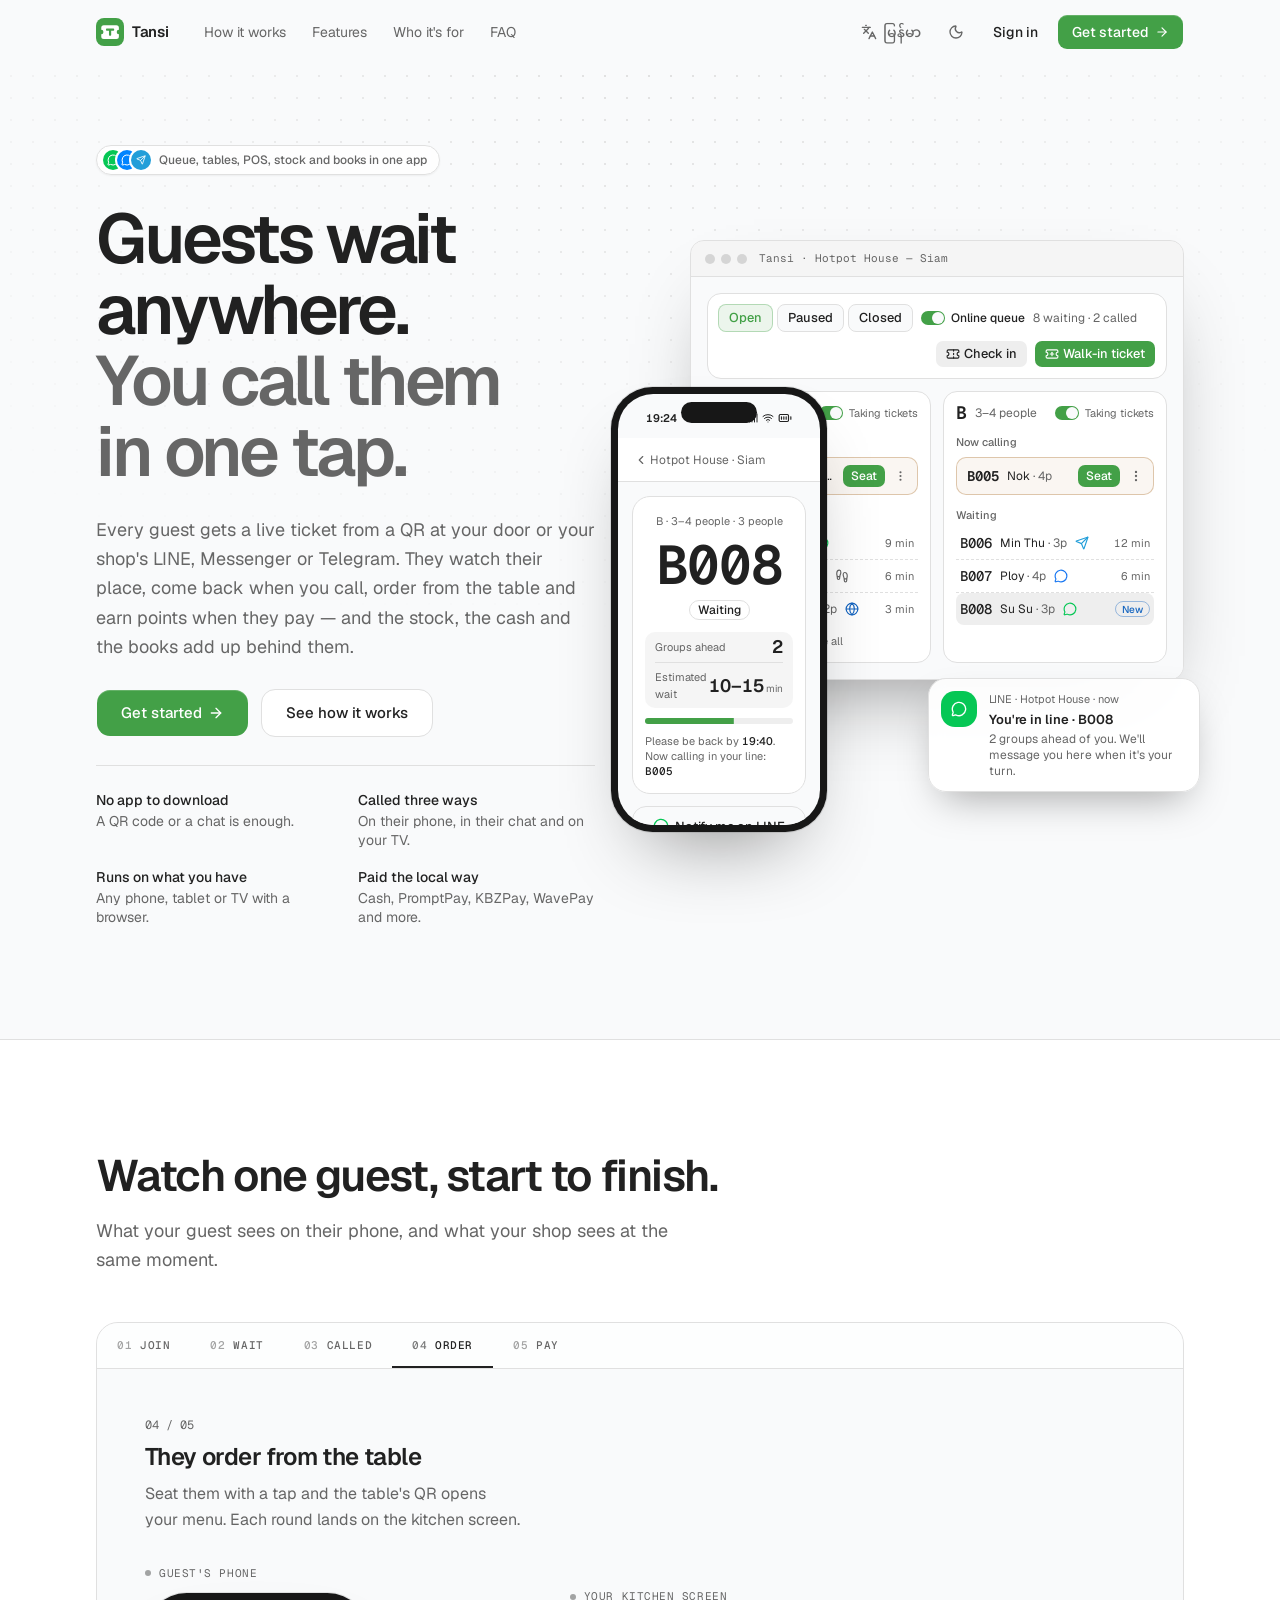
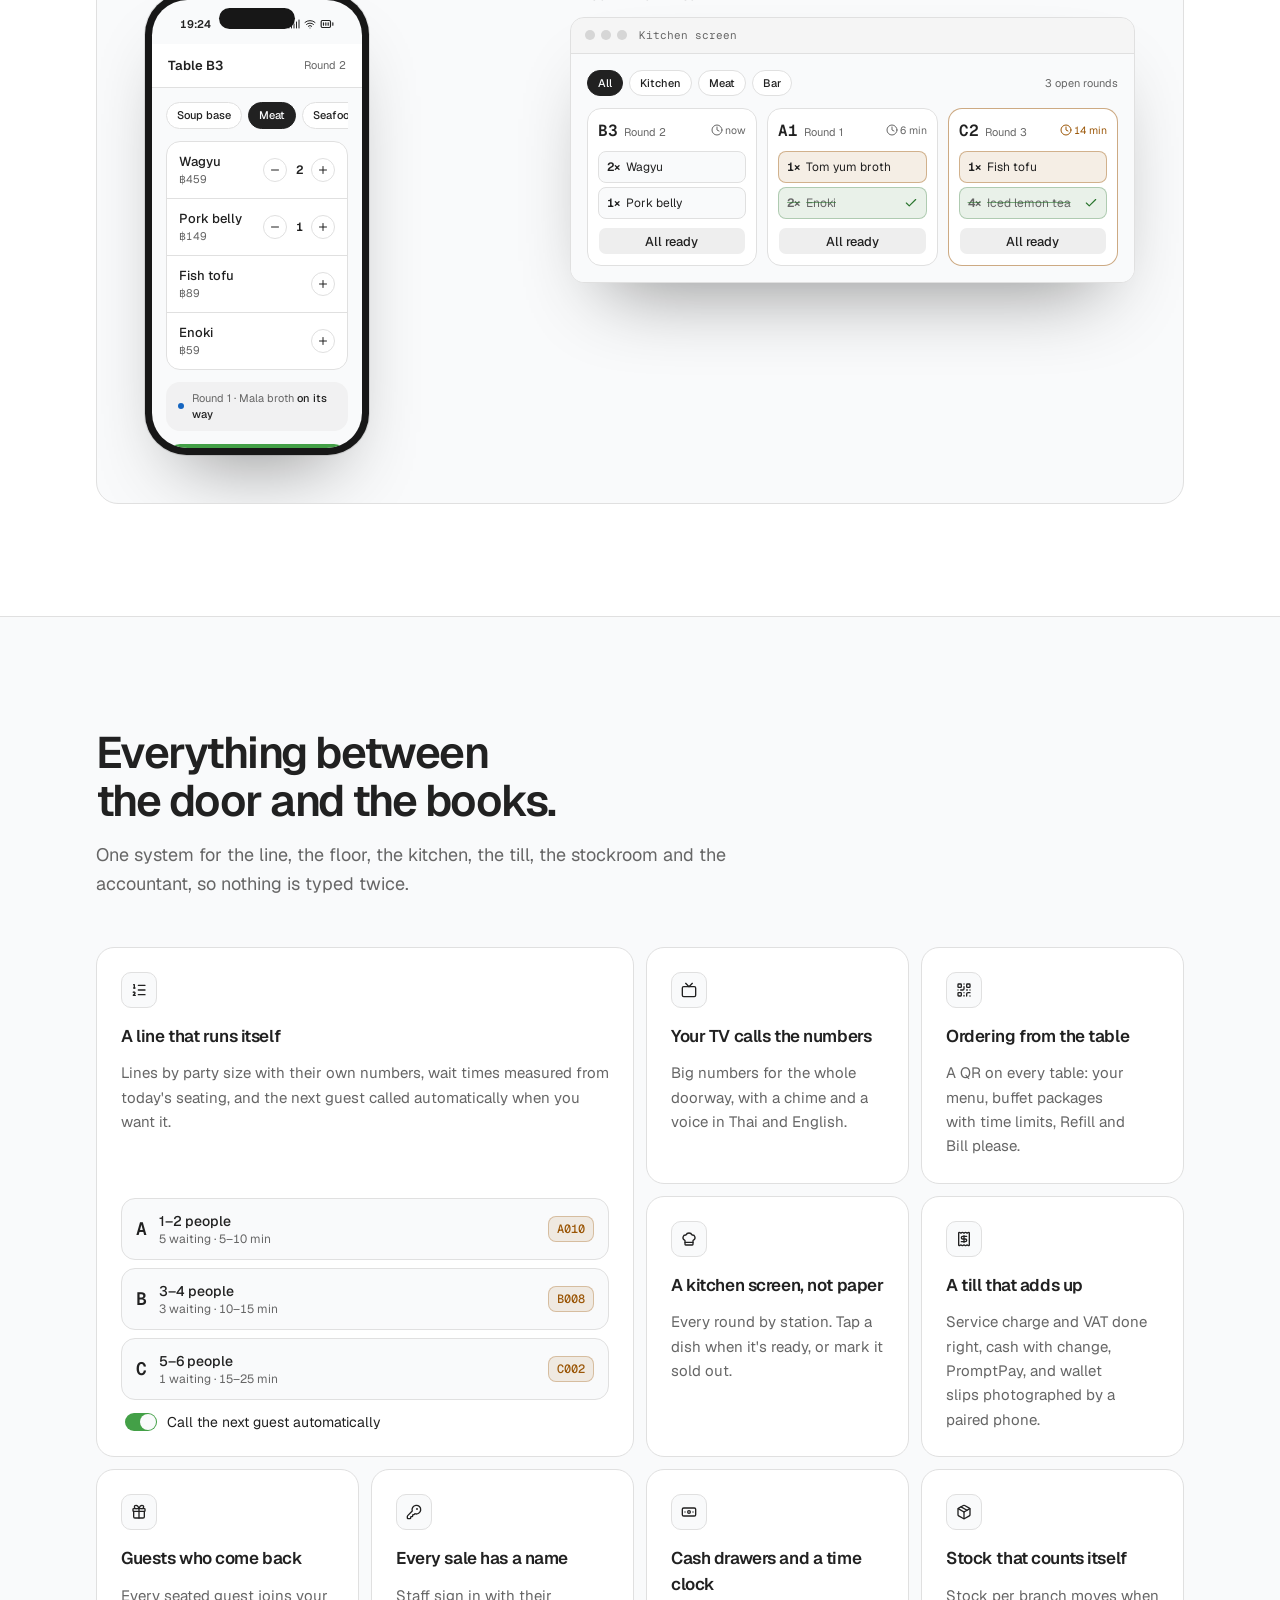
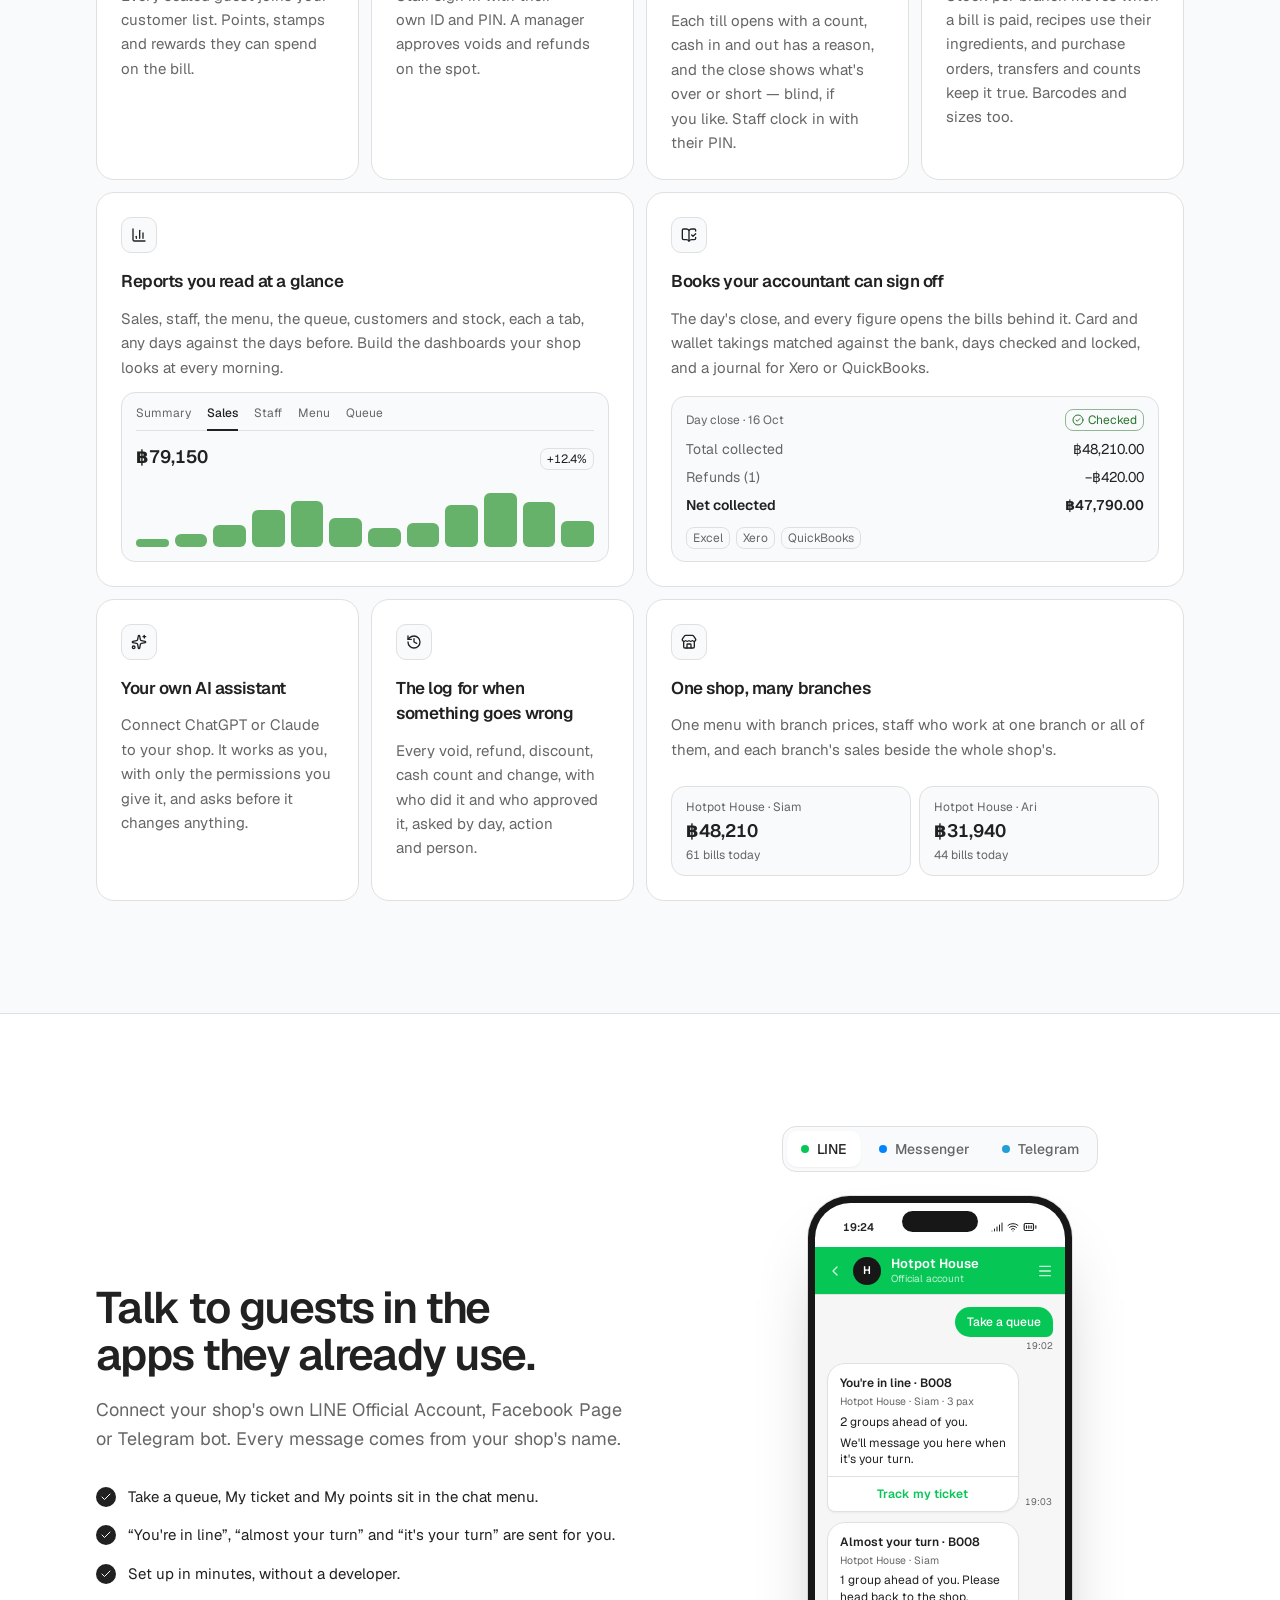
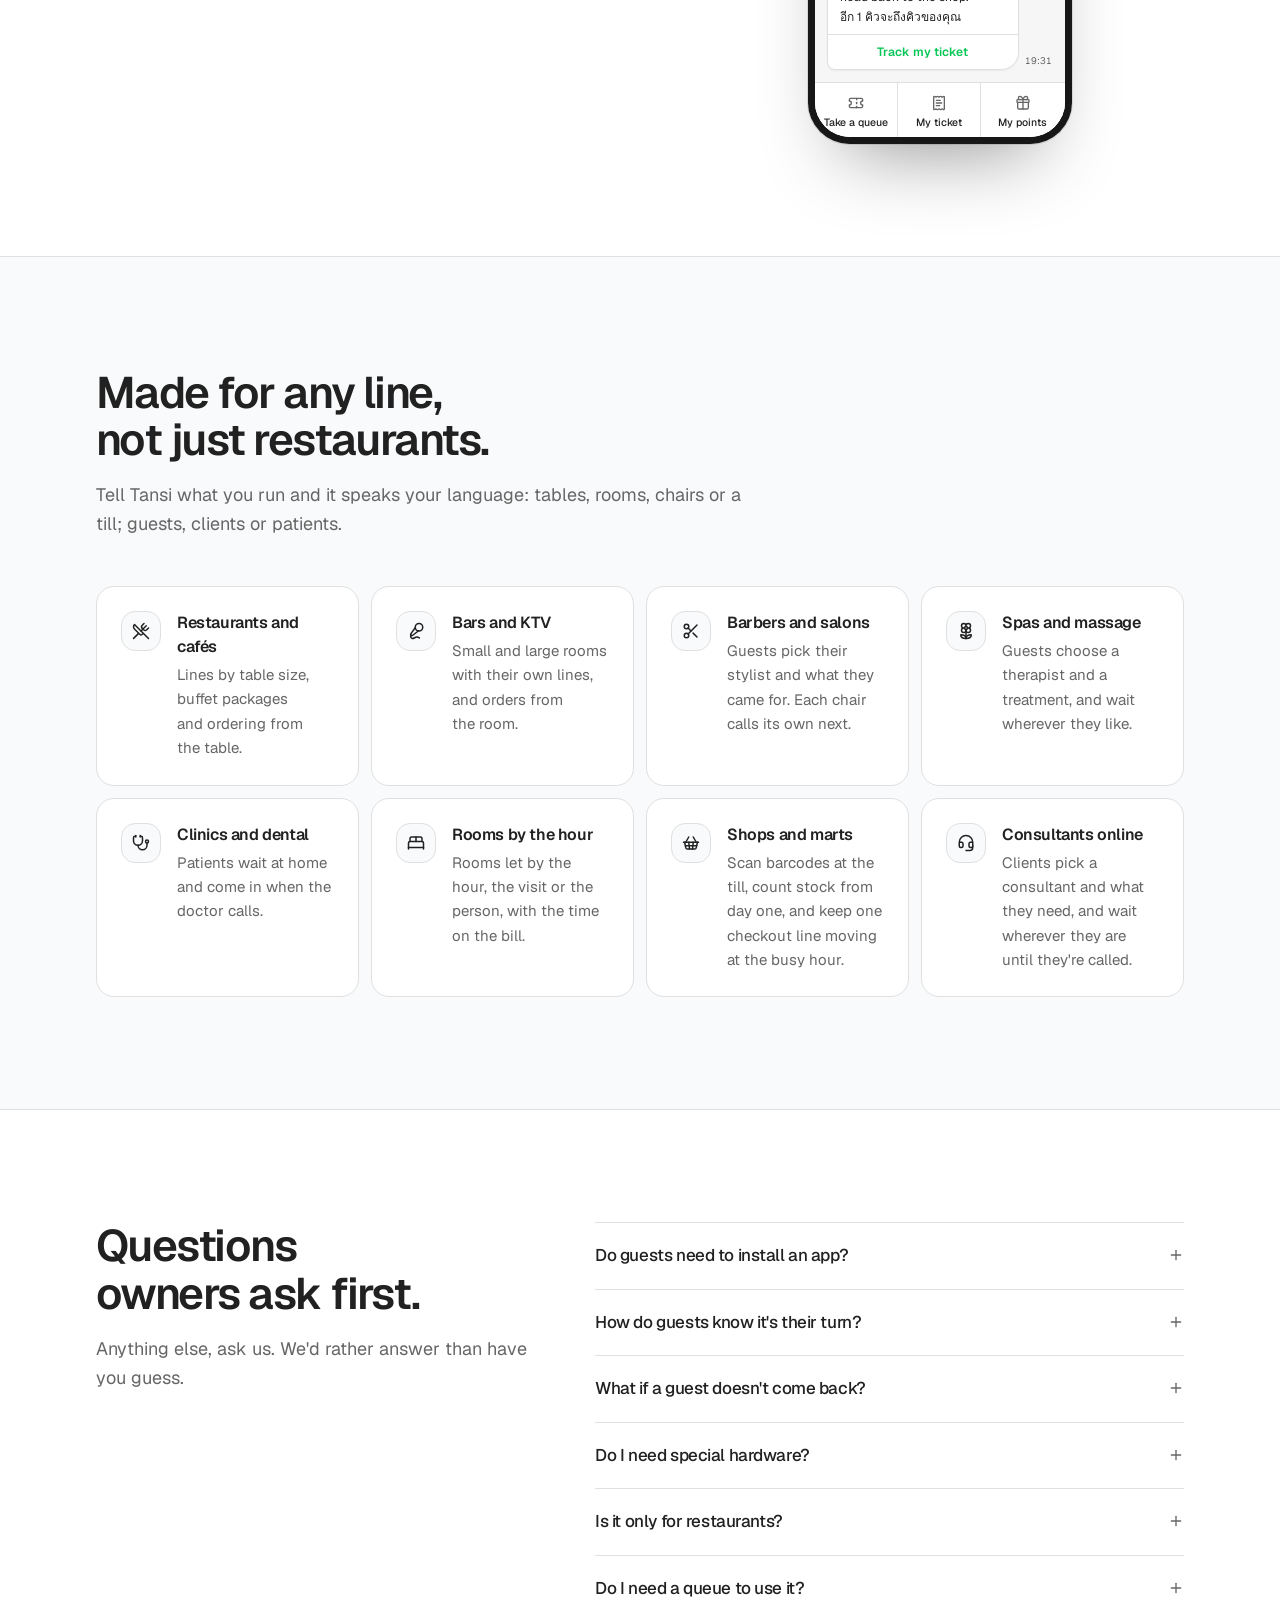
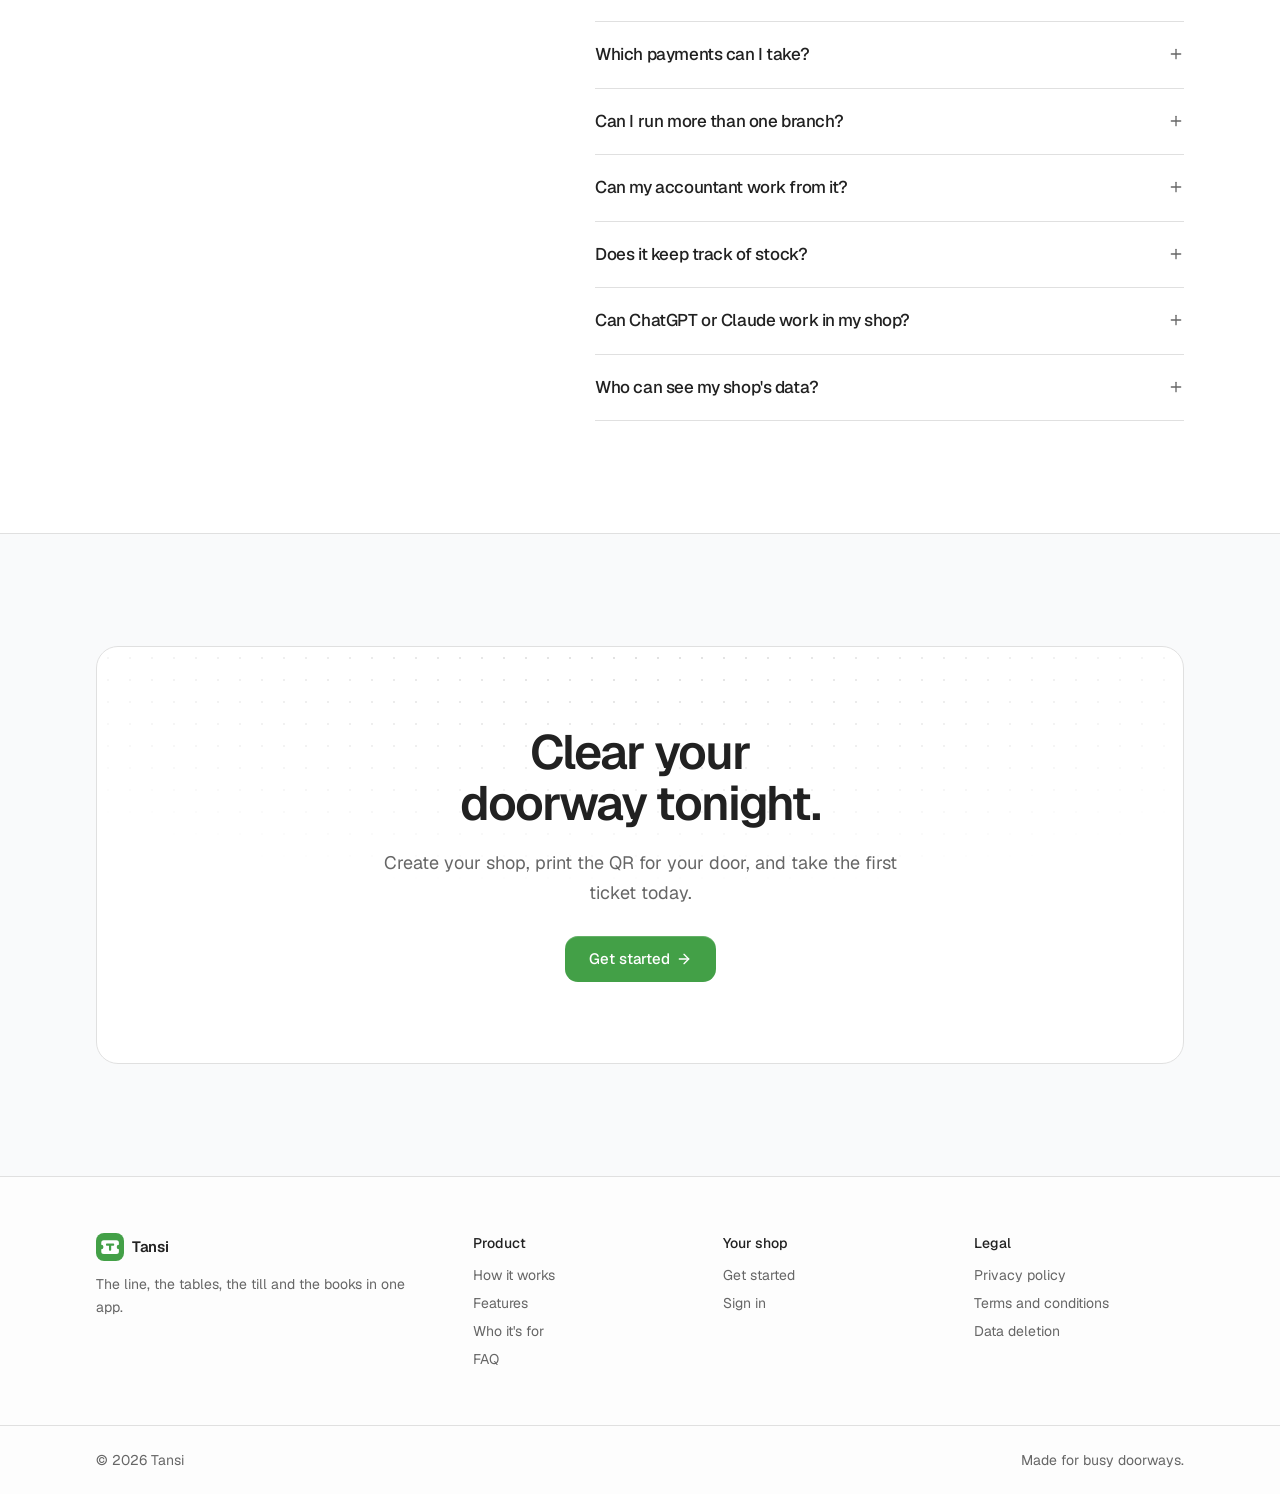
==== commit 790dafb2: "Deploy 7ba7763 from release/production Built from the Queue monorepo. This repo holds output only; d" ====
--- a/index.html
+++ b/index.html
@@ -42,10 +42,10 @@
         }
       } catch (e) {}
     </script>
-    <script type="module" crossorigin src="/assets/index-BKUCoOg_.js"></script>
-    <link rel="stylesheet" crossorigin href="/assets/index-C59SaH3Y.css">
+    <script type="module" crossorigin src="/assets/index-BDz1uRjf.js"></script>
+    <link rel="stylesheet" crossorigin href="/assets/index-Cgw68640.css">
   </head>
   <body>
-    <div id="root" data-page="home" data-lang="en"><div id="top" class="flex min-h-svh flex-col"><a href="#main" class="sr-only z-50 rounded-md bg-foreground px-3 py-2 text-sm text-background focus:not-sr-only focus:fixed focus:top-3 focus:left-3">Skip to content</a><header class="sticky top-0 z-40 border-b border-transparent pt-[env(safe-area-inset-top)] transition-colors duration-200 data-[scrolled]:border-border data-[scrolled]:bg-background/80 data-[scrolled]:backdrop-blur-md"><div class="mx-auto flex h-16 w-full max-w-6xl items-center gap-6 px-5 sm:px-6 lg:px-8"><a href="#top" class="rounded-md outline-none focus-visible:ring-3 focus-visible:ring-ring/50"><span class="flex items-center gap-2 text-[15px] font-semibold tracking-tight"><span data-slot="brand-tile" class="flex size-7 shrink-0 items-center justify-center rounded-md bg-primary text-primary-foreground"><svg data-slot="brand-mark" viewBox="8 8 32 32" fill="currentColor" aria-hidden="true" class="size-[72%]"><path fill-rule="evenodd" d="M14 13h20a4 4 0 0 1 4 4v3.5a3.5 3.5 0 0 0 0 7V31a4 4 0 0 1-4 4H14a4 4 0 0 1-4-4v-3.5a3.5 3.5 0 0 0 0-7V17a4 4 0 0 1 4-4zM18.7 18.5h10.6a1.2 1.2 0 0 1 1.2 1.2v1.1a1.2 1.2 0 0 1-1.2 1.2h-3.55v6.8a1.2 1.2 0 0 1-1.2 1.2h-1.1a1.2 1.2 0 0 1-1.2-1.2V22H18.7a1.2 1.2 0 0 1-1.2-1.2v-1.1a1.2 1.2 0 0 1 1.2-1.2z"></path></svg></span>Tansi</span></a><nav aria-label="Sections" class="hidden items-center gap-0.5 md:flex"><a href="#how" class="rounded-md px-3 py-2 text-sm text-muted-foreground transition-colors outline-none hover:bg-muted hover:text-foreground focus-visible:ring-3 focus-visible:ring-ring/50">How it works</a><a href="#features" class="rounded-md px-3 py-2 text-sm text-muted-foreground transition-colors outline-none hover:bg-muted hover:text-foreground focus-visible:ring-3 focus-visible:ring-ring/50">Features</a><a href="#businesses" class="rounded-md px-3 py-2 text-sm text-muted-foreground transition-colors outline-none hover:bg-muted hover:text-foreground focus-visible:ring-3 focus-visible:ring-ring/50">Who it&#x27;s for</a><a href="#faq" class="rounded-md px-3 py-2 text-sm text-muted-foreground transition-colors outline-none hover:bg-muted hover:text-foreground focus-visible:ring-3 focus-visible:ring-ring/50">FAQ</a></nav><div class="ml-auto flex items-center gap-1.5"><a href="/my/" hrefLang="my" lang="my" aria-label="Language: မြန်မာ" data-slot="button" data-variant="ghost" data-size="default" class="group/button inline-flex shrink-0 items-center justify-center rounded-lg border border-transparent bg-clip-padding font-medium whitespace-nowrap transition-all outline-none select-none focus-visible:border-ring focus-visible:ring-3 focus-visible:ring-ring/50 active:not-aria-[haspopup]:translate-y-px disabled:pointer-events-none disabled:opacity-50 aria-invalid:border-destructive aria-invalid:ring-3 aria-invalid:ring-destructive/20 dark:aria-invalid:border-destructive/50 dark:aria-invalid:ring-destructive/40 [&amp;_svg]:pointer-events-none [&amp;_svg]:shrink-0 [&amp;_svg:not([class*=&#x27;size-&#x27;])]:size-4 hover:bg-muted hover:text-foreground aria-expanded:bg-muted aria-expanded:text-foreground dark:hover:bg-muted/50 has-data-[icon=inline-end]:pr-2 has-data-[icon=inline-start]:pl-2 h-9 gap-1.5 px-2.5 text-sm text-muted-foreground"><svg xmlns="http://www.w3.org/2000/svg" width="24" height="24" viewBox="0 0 24 24" fill="none" stroke="currentColor" stroke-width="2" stroke-linecap="round" stroke-linejoin="round" class="lucide lucide-languages" aria-hidden="true"><path d="m5 8 6 6"></path><path d="m4 14 6-6 2-3"></path><path d="M2 5h12"></path><path d="M7 2h1"></path><path d="m22 22-5-10-5 10"></path><path d="M14 18h6"></path></svg>မြန်မာ</a><button data-slot="button" data-variant="ghost" data-size="icon" class="group/button inline-flex shrink-0 items-center justify-center rounded-lg border border-transparent bg-clip-padding text-sm font-medium whitespace-nowrap transition-all outline-none select-none focus-visible:border-ring focus-visible:ring-3 focus-visible:ring-ring/50 active:not-aria-[haspopup]:translate-y-px disabled:pointer-events-none disabled:opacity-50 aria-invalid:border-destructive aria-invalid:ring-3 aria-invalid:ring-destructive/20 dark:aria-invalid:border-destructive/50 dark:aria-invalid:ring-destructive/40 [&amp;_svg]:pointer-events-none [&amp;_svg]:shrink-0 [&amp;_svg:not([class*=&#x27;size-&#x27;])]:size-4 hover:bg-muted hover:text-foreground aria-expanded:bg-muted aria-expanded:text-foreground dark:hover:bg-muted/50 size-9 text-muted-foreground" aria-pressed="false"><svg xmlns="http://www.w3.org/2000/svg" width="24" height="24" viewBox="0 0 24 24" fill="none" stroke="currentColor" stroke-width="2" stroke-linecap="round" stroke-linejoin="round" class="lucide lucide-moon dark:hidden" aria-hidden="true"><path d="M20.985 12.486a9 9 0 1 1-9.473-9.472c.405-.022.617.46.402.803a6 6 0 0 0 8.268 8.268c.344-.215.825-.004.803.401"></path></svg><svg xmlns="http://www.w3.org/2000/svg" width="24" height="24" viewBox="0 0 24 24" fill="none" stroke="currentColor" stroke-width="2" stroke-linecap="round" stroke-linejoin="round" class="lucide lucide-sun hidden dark:block" aria-hidden="true"><circle cx="12" cy="12" r="4"></circle><path d="M12 2v2"></path><path d="M12 20v2"></path><path d="m4.93 4.93 1.41 1.41"></path><path d="m17.66 17.66 1.41 1.41"></path><path d="M2 12h2"></path><path d="M20 12h2"></path><path d="m6.34 17.66-1.41 1.41"></path><path d="m19.07 4.93-1.41 1.41"></path></svg><span class="sr-only">Dark theme</span></button><a href="https://app.tansi.store/login?next=%2Fdashboard" data-slot="button" data-variant="ghost" data-size="default" class="group/button shrink-0 items-center justify-center rounded-lg border border-transparent bg-clip-padding font-medium whitespace-nowrap transition-all outline-none select-none focus-visible:border-ring focus-visible:ring-3 focus-visible:ring-ring/50 active:not-aria-[haspopup]:translate-y-px disabled:pointer-events-none disabled:opacity-50 aria-invalid:border-destructive aria-invalid:ring-3 aria-invalid:ring-destructive/20 dark:aria-invalid:border-destructive/50 dark:aria-invalid:ring-destructive/40 [&amp;_svg]:pointer-events-none [&amp;_svg]:shrink-0 [&amp;_svg:not([class*=&#x27;size-&#x27;])]:size-4 hover:bg-muted hover:text-foreground aria-expanded:bg-muted aria-expanded:text-foreground dark:hover:bg-muted/50 gap-1.5 has-data-[icon=inline-end]:pr-2 has-data-[icon=inline-start]:pl-2 hidden h-9 px-3 text-sm sm:inline-flex">Sign in</a><a href="https://app.tansi.store/login?next=%2Fdashboard" data-slot="button" data-variant="default" data-size="default" class="group/button shrink-0 items-center justify-center border border-transparent bg-clip-padding font-medium whitespace-nowrap transition-all outline-none select-none focus-visible:border-ring focus-visible:ring-3 focus-visible:ring-ring/50 active:not-aria-[haspopup]:translate-y-px disabled:pointer-events-none disabled:opacity-50 aria-invalid:border-destructive aria-invalid:ring-3 aria-invalid:ring-destructive/20 dark:aria-invalid:border-destructive/50 dark:aria-invalid:ring-destructive/40 [&amp;_svg]:pointer-events-none [&amp;_svg]:shrink-0 [&amp;_svg:not([class*=&#x27;size-&#x27;])]:size-4 bg-primary text-primary-foreground hover:bg-primary/80 has-data-[icon=inline-end]:pr-2 has-data-[icon=inline-start]:pl-2 gap-1.5 shadow-[inset_0_1px_0_rgb(255_255_255/0.18)] h-9 rounded-lg px-3.5 text-sm hidden sm:inline-flex">Get started<svg xmlns="http://www.w3.org/2000/svg" width="24" height="24" viewBox="0 0 24 24" fill="none" stroke="currentColor" stroke-width="2" stroke-linecap="round" stroke-linejoin="round" class="lucide lucide-arrow-right size-3.5" aria-hidden="true"><path d="M5 12h14"></path><path d="m12 5 7 7-7 7"></path></svg></a><button data-slot="sheet-trigger" data-variant="outline" data-size="icon" class="group/button inline-flex shrink-0 items-center justify-center rounded-lg border bg-clip-padding text-sm font-medium whitespace-nowrap transition-all outline-none select-none focus-visible:border-ring focus-visible:ring-3 focus-visible:ring-ring/50 active:not-aria-[haspopup]:translate-y-px disabled:pointer-events-none disabled:opacity-50 aria-invalid:border-destructive aria-invalid:ring-3 aria-invalid:ring-destructive/20 dark:aria-invalid:border-destructive/50 dark:aria-invalid:ring-destructive/40 [&amp;_svg]:pointer-events-none [&amp;_svg]:shrink-0 [&amp;_svg:not([class*=&#x27;size-&#x27;])]:size-4 border-border bg-background hover:bg-muted hover:text-foreground aria-expanded:bg-muted aria-expanded:text-foreground dark:border-input dark:bg-input/30 dark:hover:bg-input/50 size-9 md:hidden" aria-label="Menu" type="button" aria-haspopup="dialog" aria-expanded="false" data-state="closed"><svg xmlns="http://www.w3.org/2000/svg" width="24" height="24" viewBox="0 0 24 24" fill="none" stroke="currentColor" stroke-width="2" stroke-linecap="round" stroke-linejoin="round" class="lucide lucide-menu" aria-hidden="true"><path d="M4 5h16"></path><path d="M4 12h16"></path><path d="M4 19h16"></path></svg></button></div></div></header><main id="main" class="flex-1"><section class="relative overflow-hidden"><div aria-hidden="true" class="pointer-events-none absolute inset-0 bg-[radial-gradient(var(--border)_1px,transparent_1px)] [background-size:22px_22px] [mask-image:radial-gradient(ellipse_70%_60%_at_50%_0%,black,transparent)] "></div><div class="mx-auto w-full max-w-6xl px-5 sm:px-6 lg:px-8 relative grid items-center gap-16 pt-10 pb-20 sm:pt-14 lg:grid-cols-[minmax(0,1fr)_minmax(0,1.1fr)] lg:gap-10 lg:pt-20 lg:pb-28"><div class="flex flex-col items-start gap-7"><span class="inline-flex items-center gap-2 rounded-full border bg-card/80 py-1 pr-3 pl-1.5 text-xs font-medium text-muted-foreground shadow-xs backdrop-blur"><span class="flex -space-x-1.5" aria-hidden="true"><span class="flex size-5 items-center justify-center rounded-full bg-[#06C755] text-white ring-2 ring-card"><svg xmlns="http://www.w3.org/2000/svg" width="24" height="24" viewBox="0 0 24 24" fill="none" stroke="currentColor" stroke-width="2" stroke-linecap="round" stroke-linejoin="round" class="lucide lucide-message-circle size-3" aria-hidden="true"><path d="M2.992 16.342a2 2 0 0 1 .094 1.167l-1.065 3.29a1 1 0 0 0 1.236 1.168l3.413-.998a2 2 0 0 1 1.099.092 10 10 0 1 0-4.777-4.719"></path></svg></span><span class="flex size-5 items-center justify-center rounded-full bg-[#0084FF] text-white ring-2 ring-card"><svg xmlns="http://www.w3.org/2000/svg" width="24" height="24" viewBox="0 0 24 24" fill="none" stroke="currentColor" stroke-width="2" stroke-linecap="round" stroke-linejoin="round" class="lucide lucide-message-circle size-3" aria-hidden="true"><path d="M2.992 16.342a2 2 0 0 1 .094 1.167l-1.065 3.29a1 1 0 0 0 1.236 1.168l3.413-.998a2 2 0 0 1 1.099.092 10 10 0 1 0-4.777-4.719"></path></svg></span><span class="flex size-5 items-center justify-center rounded-full bg-[#229ED9] text-white ring-2 ring-card"><svg xmlns="http://www.w3.org/2000/svg" width="24" height="24" viewBox="0 0 24 24" fill="none" stroke="currentColor" stroke-width="2" stroke-linecap="round" stroke-linejoin="round" class="lucide lucide-send size-2.5" aria-hidden="true"><path d="M14.536 21.686a.5.5 0 0 0 .937-.024l6.5-19a.496.496 0 0 0-.635-.635l-19 6.5a.5.5 0 0 0-.024.937l7.93 3.18a2 2 0 0 1 1.112 1.11z"></path><path d="m21.854 2.147-10.94 10.939"></path></svg></span></span>Queue, tables, POS, stock and books in one app</span><h1 class="text-[clamp(2.5rem,6.2vw,4.35rem)] leading-[1.02] font-semibold tracking-[-0.045em] text-balance"><span class="block">Guests wait anywhere.</span><span class="block text-muted-foreground">You call them in one tap.</span></h1><p class="max-w-[34rem] text-[17px] leading-relaxed text-pretty text-muted-foreground sm:text-lg">Every guest gets a live ticket from a QR at your door or your shop&#x27;s LINE, Messenger or Telegram. They watch their place, come back when you call, order from the table and earn points when they pay — and the stock, the cash and the books add up behind them.</p><div class="flex flex-wrap gap-3"><a href="https://app.tansi.store/login?next=%2Fdashboard" data-slot="button" data-variant="default" data-size="default" class="group/button inline-flex shrink-0 items-center justify-center border border-transparent bg-clip-padding font-medium whitespace-nowrap transition-all outline-none select-none focus-visible:border-ring focus-visible:ring-3 focus-visible:ring-ring/50 active:not-aria-[haspopup]:translate-y-px disabled:pointer-events-none disabled:opacity-50 aria-invalid:border-destructive aria-invalid:ring-3 aria-invalid:ring-destructive/20 dark:aria-invalid:border-destructive/50 dark:aria-invalid:ring-destructive/40 [&amp;_svg]:pointer-events-none [&amp;_svg]:shrink-0 [&amp;_svg:not([class*=&#x27;size-&#x27;])]:size-4 bg-primary text-primary-foreground hover:bg-primary/80 has-data-[icon=inline-end]:pr-2 has-data-[icon=inline-start]:pl-2 gap-1.5 shadow-[inset_0_1px_0_rgb(255_255_255/0.18)] h-12 rounded-xl px-6 text-[15px]">Get started<svg xmlns="http://www.w3.org/2000/svg" width="24" height="24" viewBox="0 0 24 24" fill="none" stroke="currentColor" stroke-width="2" stroke-linecap="round" stroke-linejoin="round" class="lucide lucide-arrow-right size-4" aria-hidden="true"><path d="M5 12h14"></path><path d="m12 5 7 7-7 7"></path></svg></a><a href="#how" data-slot="button" data-variant="outline" data-size="default" class="group/button inline-flex shrink-0 items-center justify-center border bg-clip-padding font-medium whitespace-nowrap transition-all outline-none select-none focus-visible:border-ring focus-visible:ring-3 focus-visible:ring-ring/50 active:not-aria-[haspopup]:translate-y-px disabled:pointer-events-none disabled:opacity-50 aria-invalid:border-destructive aria-invalid:ring-3 aria-invalid:ring-destructive/20 dark:aria-invalid:border-destructive/50 dark:aria-invalid:ring-destructive/40 [&amp;_svg]:pointer-events-none [&amp;_svg]:shrink-0 [&amp;_svg:not([class*=&#x27;size-&#x27;])]:size-4 border-border hover:bg-muted hover:text-foreground aria-expanded:bg-muted aria-expanded:text-foreground dark:border-input dark:hover:bg-input/50 gap-1.5 has-data-[icon=inline-end]:pr-2 has-data-[icon=inline-start]:pl-2 h-12 rounded-xl bg-card px-6 text-[15px] dark:bg-card">See how it works</a></div><dl class="grid w-full max-w-lg grid-cols-2 gap-x-6 gap-y-4 border-t pt-6"><div class="flex flex-col gap-0.5"><dt class="text-sm font-medium">No app to download</dt><dd class="text-sm leading-snug text-muted-foreground">A QR code or a chat is enough.</dd></div><div class="flex flex-col gap-0.5"><dt class="text-sm font-medium">Called three ways</dt><dd class="text-sm leading-snug text-muted-foreground">On their phone, in their chat and on your TV.</dd></div><div class="flex flex-col gap-0.5"><dt class="text-sm font-medium">Runs on what you have</dt><dd class="text-sm leading-snug text-muted-foreground">Any phone, tablet or TV with a browser.</dd></div><div class="flex flex-col gap-0.5"><dt class="text-sm font-medium">Paid the local way</dt><dd class="text-sm leading-snug text-muted-foreground">Cash, PromptPay, KBZPay, WavePay and more.</dd></div></dl></div><div class="relative mx-auto flex w-full max-w-[38rem] flex-col items-center sm:block sm:h-[37rem] lg:mx-0 lg:max-w-none"><div aria-hidden="true" inert="" class="flex-col overflow-hidden rounded-xl border bg-card select-none shadow-[0_40px_80px_-36px_rgb(0_0_0/0.45)] dark:shadow-[0_40px_80px_-36px_rgb(0_0_0/0.9)] absolute top-0 right-0 hidden w-[90%] sm:flex"><div class="flex h-9 shrink-0 items-center gap-3 border-b bg-muted/60 px-3.5"><span class="flex gap-1.5"><span class="size-2.5 rounded-full bg-foreground/15"></span><span class="size-2.5 rounded-full bg-foreground/15"></span><span class="size-2.5 rounded-full bg-foreground/15"></span></span><span class="truncate font-mono text-[11px] text-muted-foreground">Tansi · Hotpot House — Siam</span></div><div class="flex min-h-0 flex-1 flex-col"><div class="@container flex flex-col gap-3 bg-background p-3 sm:p-4"><div class="flex flex-wrap items-center gap-2 rounded-xl border bg-card p-2.5"><div class="flex gap-1"><button data-slot="button" data-variant="outline" data-size="sm" class="group/button inline-flex shrink-0 items-center justify-center border bg-clip-padding font-medium whitespace-nowrap transition-all outline-none select-none focus-visible:border-ring focus-visible:ring-3 focus-visible:ring-ring/50 active:not-aria-[haspopup]:translate-y-px disabled:pointer-events-none disabled:opacity-50 aria-invalid:border-destructive aria-invalid:ring-3 aria-invalid:ring-destructive/20 dark:aria-invalid:border-destructive/50 dark:aria-invalid:ring-destructive/40 [&amp;_svg]:pointer-events-none [&amp;_svg]:shrink-0 hover:text-foreground aria-expanded:bg-muted aria-expanded:text-foreground dark:border-input dark:bg-input/30 dark:hover:bg-input/50 h-7 gap-1 rounded-[min(var(--radius-md),12px)] px-2.5 text-[0.8rem] in-data-[slot=button-group]:rounded-lg has-data-[icon=inline-end]:pr-1.5 has-data-[icon=inline-start]:pl-1.5 [&amp;_svg:not([class*=&#x27;size-&#x27;])]:size-3.5 border-primary/40 bg-primary/10 text-primary hover:bg-primary/10">Open</button><button data-slot="button" data-variant="outline" data-size="sm" class="group/button inline-flex shrink-0 items-center justify-center border bg-clip-padding font-medium whitespace-nowrap transition-all outline-none select-none focus-visible:border-ring focus-visible:ring-3 focus-visible:ring-ring/50 active:not-aria-[haspopup]:translate-y-px disabled:pointer-events-none disabled:opacity-50 aria-invalid:border-destructive aria-invalid:ring-3 aria-invalid:ring-destructive/20 dark:aria-invalid:border-destructive/50 dark:aria-invalid:ring-destructive/40 [&amp;_svg]:pointer-events-none [&amp;_svg]:shrink-0 border-border bg-background hover:bg-muted hover:text-foreground aria-expanded:bg-muted aria-expanded:text-foreground dark:border-input dark:bg-input/30 dark:hover:bg-input/50 h-7 gap-1 rounded-[min(var(--radius-md),12px)] px-2.5 text-[0.8rem] in-data-[slot=button-group]:rounded-lg has-data-[icon=inline-end]:pr-1.5 has-data-[icon=inline-start]:pl-1.5 [&amp;_svg:not([class*=&#x27;size-&#x27;])]:size-3.5">Paused</button><button data-slot="button" data-variant="outline" data-size="sm" class="group/button shrink-0 items-center justify-center border bg-clip-padding font-medium whitespace-nowrap transition-all outline-none select-none focus-visible:border-ring focus-visible:ring-3 focus-visible:ring-ring/50 active:not-aria-[haspopup]:translate-y-px disabled:pointer-events-none disabled:opacity-50 aria-invalid:border-destructive aria-invalid:ring-3 aria-invalid:ring-destructive/20 dark:aria-invalid:border-destructive/50 dark:aria-invalid:ring-destructive/40 [&amp;_svg]:pointer-events-none [&amp;_svg]:shrink-0 border-border bg-background hover:bg-muted hover:text-foreground aria-expanded:bg-muted aria-expanded:text-foreground dark:border-input dark:bg-input/30 dark:hover:bg-input/50 h-7 gap-1 rounded-[min(var(--radius-md),12px)] px-2.5 text-[0.8rem] in-data-[slot=button-group]:rounded-lg has-data-[icon=inline-end]:pr-1.5 has-data-[icon=inline-start]:pl-1.5 [&amp;_svg:not([class*=&#x27;size-&#x27;])]:size-3.5 hidden sm:inline-flex">Closed</button></div><span class="flex items-center gap-1.5 text-xs font-medium"><button type="button" role="switch" aria-checked="true" data-state="checked" value="on" data-slot="switch" data-size="sm" class="peer group/switch relative inline-flex shrink-0 items-center rounded-full border border-transparent transition-all outline-none group-has-[:focus-visible]/field-label:border-transparent group-has-[:focus-visible]/field-label:ring-0 after:absolute after:-inset-x-3 after:-inset-y-2 focus-visible:border-ring focus-visible:ring-3 focus-visible:ring-ring/50 aria-invalid:border-destructive aria-invalid:ring-3 aria-invalid:ring-destructive/20 data-[size=default]:h-[18.4px] data-[size=default]:w-[32px] data-[size=sm]:h-[14px] data-[size=sm]:w-[24px] dark:aria-invalid:border-destructive/50 dark:aria-invalid:ring-destructive/40 data-checked:bg-primary data-unchecked:bg-input dark:data-unchecked:bg-input/80 data-disabled:cursor-not-allowed data-disabled:opacity-50"><span data-state="checked" data-slot="switch-thumb" class="pointer-events-none block rounded-full bg-background ring-0 transition-transform group-data-[size=default]/switch:size-4 group-data-[size=sm]/switch:size-3 group-data-[size=default]/switch:data-checked:translate-x-[calc(100%-2px)] group-data-[size=sm]/switch:data-checked:translate-x-[calc(100%-2px)] dark:data-checked:bg-primary-foreground group-data-[size=default]/switch:data-unchecked:translate-x-0 group-data-[size=sm]/switch:data-unchecked:translate-x-0 dark:data-unchecked:bg-foreground"></span></button><input type="checkbox" aria-hidden="true" tabindex="-1" style="position:absolute;pointer-events:none;opacity:0;margin:0;transform:translateX(-100%)" checked="" value="on"/>Online queue</span><span class="text-xs text-muted-foreground tabular">8 waiting · 2 called</span><div class="ml-auto flex gap-1.5"><button data-slot="button" data-variant="secondary" data-size="sm" class="group/button shrink-0 items-center justify-center border border-transparent bg-clip-padding font-medium whitespace-nowrap transition-all outline-none select-none focus-visible:border-ring focus-visible:ring-3 focus-visible:ring-ring/50 active:not-aria-[haspopup]:translate-y-px disabled:pointer-events-none disabled:opacity-50 aria-invalid:border-destructive aria-invalid:ring-3 aria-invalid:ring-destructive/20 dark:aria-invalid:border-destructive/50 dark:aria-invalid:ring-destructive/40 [&amp;_svg]:pointer-events-none [&amp;_svg]:shrink-0 bg-secondary text-secondary-foreground hover:bg-[color-mix(in_oklch,var(--secondary),var(--foreground)_5%)] aria-expanded:bg-secondary aria-expanded:text-secondary-foreground h-7 gap-1 rounded-[min(var(--radius-md),12px)] px-2.5 text-[0.8rem] in-data-[slot=button-group]:rounded-lg has-data-[icon=inline-end]:pr-1.5 has-data-[icon=inline-start]:pl-1.5 [&amp;_svg:not([class*=&#x27;size-&#x27;])]:size-3.5 hidden md:inline-flex"><svg xmlns="http://www.w3.org/2000/svg" width="24" height="24" viewBox="0 0 24 24" fill="none" stroke="currentColor" stroke-width="2" stroke-linecap="round" stroke-linejoin="round" class="lucide lucide-ticket" aria-hidden="true"><path d="M2 9a3 3 0 0 1 0 6v2a2 2 0 0 0 2 2h16a2 2 0 0 0 2-2v-2a3 3 0 0 1 0-6V7a2 2 0 0 0-2-2H4a2 2 0 0 0-2 2Z"></path><path d="M13 5v2"></path><path d="M13 17v2"></path><path d="M13 11v2"></path></svg> <!-- -->Check in</button><button data-slot="button" data-variant="default" data-size="sm" class="group/button inline-flex shrink-0 items-center justify-center border border-transparent bg-clip-padding font-medium whitespace-nowrap transition-all outline-none select-none focus-visible:border-ring focus-visible:ring-3 focus-visible:ring-ring/50 active:not-aria-[haspopup]:translate-y-px disabled:pointer-events-none disabled:opacity-50 aria-invalid:border-destructive aria-invalid:ring-3 aria-invalid:ring-destructive/20 dark:aria-invalid:border-destructive/50 dark:aria-invalid:ring-destructive/40 [&amp;_svg]:pointer-events-none [&amp;_svg]:shrink-0 bg-primary text-primary-foreground hover:bg-primary/80 h-7 gap-1 rounded-[min(var(--radius-md),12px)] px-2.5 text-[0.8rem] in-data-[slot=button-group]:rounded-lg has-data-[icon=inline-end]:pr-1.5 has-data-[icon=inline-start]:pl-1.5 [&amp;_svg:not([class*=&#x27;size-&#x27;])]:size-3.5"><svg xmlns="http://www.w3.org/2000/svg" width="24" height="24" viewBox="0 0 24 24" fill="none" stroke="currentColor" stroke-width="2" stroke-linecap="round" stroke-linejoin="round" class="lucide lucide-ticket-plus" aria-hidden="true"><path d="M2 9a3 3 0 0 1 0 6v2a2 2 0 0 0 2 2h16a2 2 0 0 0 2-2v-2a3 3 0 0 1 0-6V7a2 2 0 0 0-2-2H4a2 2 0 0 0-2 2Z"></path><path d="M9 12h6"></path><path d="M12 9v6"></path></svg> <!-- -->Walk-in ticket</button></div></div><div class="grid grid-cols-1 gap-3 @[28rem]:grid-cols-2"><section class="flex-col gap-3 rounded-xl border bg-card p-3 hidden @[28rem]:flex"><header class="flex items-center gap-2"><span class="font-mono text-lg leading-none font-semibold">A</span><span class="text-xs text-muted-foreground">1–2 people</span><span class="ml-auto flex items-center gap-1.5 text-[11px] text-muted-foreground"><button type="button" role="switch" aria-checked="true" data-state="checked" value="on" data-slot="switch" data-size="sm" class="peer group/switch relative inline-flex shrink-0 items-center rounded-full border border-transparent transition-all outline-none group-has-[:focus-visible]/field-label:border-transparent group-has-[:focus-visible]/field-label:ring-0 after:absolute after:-inset-x-3 after:-inset-y-2 focus-visible:border-ring focus-visible:ring-3 focus-visible:ring-ring/50 aria-invalid:border-destructive aria-invalid:ring-3 aria-invalid:ring-destructive/20 data-[size=default]:h-[18.4px] data-[size=default]:w-[32px] data-[size=sm]:h-[14px] data-[size=sm]:w-[24px] dark:aria-invalid:border-destructive/50 dark:aria-invalid:ring-destructive/40 data-checked:bg-primary data-unchecked:bg-input dark:data-unchecked:bg-input/80 data-disabled:cursor-not-allowed data-disabled:opacity-50"><span data-state="checked" data-slot="switch-thumb" class="pointer-events-none block rounded-full bg-background ring-0 transition-transform group-data-[size=default]/switch:size-4 group-data-[size=sm]/switch:size-3 group-data-[size=default]/switch:data-checked:translate-x-[calc(100%-2px)] group-data-[size=sm]/switch:data-checked:translate-x-[calc(100%-2px)] dark:data-checked:bg-primary-foreground group-data-[size=default]/switch:data-unchecked:translate-x-0 group-data-[size=sm]/switch:data-unchecked:translate-x-0 dark:data-unchecked:bg-foreground"></span></button><input type="checkbox" aria-hidden="true" tabindex="-1" style="position:absolute;pointer-events:none;opacity:0;margin:0;transform:translateX(-100%)" checked="" value="on"/>Taking tickets</span></header><div class="flex flex-col gap-1.5"><span class="text-[11px] font-medium text-muted-foreground">Now calling</span><div class="flex items-center gap-2 rounded-lg border border-warning/30 bg-warning/5 px-2.5 py-1.5"><span class="font-mono text-sm font-semibold">A010</span><span class="min-w-0 truncate text-xs">Ko Aung<!-- --> <span class="text-muted-foreground tabular">· <!-- -->2p</span></span><button data-slot="button" data-variant="default" data-size="xs" class="group/button inline-flex shrink-0 items-center justify-center border border-transparent bg-clip-padding font-medium whitespace-nowrap transition-all outline-none select-none focus-visible:border-ring focus-visible:ring-3 focus-visible:ring-ring/50 active:not-aria-[haspopup]:translate-y-px disabled:pointer-events-none disabled:opacity-50 aria-invalid:border-destructive aria-invalid:ring-3 aria-invalid:ring-destructive/20 dark:aria-invalid:border-destructive/50 dark:aria-invalid:ring-destructive/40 [&amp;_svg]:pointer-events-none [&amp;_svg]:shrink-0 bg-primary text-primary-foreground hover:bg-primary/80 h-6 gap-1 rounded-[min(var(--radius-md),10px)] px-2 text-xs in-data-[slot=button-group]:rounded-lg has-data-[icon=inline-end]:pr-1.5 has-data-[icon=inline-start]:pl-1.5 [&amp;_svg:not([class*=&#x27;size-&#x27;])]:size-3 ml-auto">Seat</button><svg xmlns="http://www.w3.org/2000/svg" width="24" height="24" viewBox="0 0 24 24" fill="none" stroke="currentColor" stroke-width="2" stroke-linecap="round" stroke-linejoin="round" class="lucide lucide-ellipsis-vertical lucide-more-vertical size-3.5 text-muted-foreground" aria-hidden="true"><circle cx="12" cy="12" r="1"></circle><circle cx="12" cy="5" r="1"></circle><circle cx="12" cy="19" r="1"></circle></svg></div></div><div class="flex flex-col gap-1"><span class="text-[11px] font-medium text-muted-foreground">Waiting</span><ul class="flex flex-col"><li class="flex items-center gap-2 border-b border-dashed px-1 py-1.5 last:border-0"><span class="font-mono text-sm font-medium">A011</span><span class="min-w-0 truncate text-xs">Mai<!-- --> <span class="text-muted-foreground tabular">· <!-- -->2p</span></span><svg xmlns="http://www.w3.org/2000/svg" width="24" height="24" viewBox="0 0 24 24" fill="none" stroke="currentColor" stroke-width="2" stroke-linecap="round" stroke-linejoin="round" class="lucide lucide-message-circle size-3.5 shrink-0 text-[#06C755]" aria-hidden="true"><path d="M2.992 16.342a2 2 0 0 1 .094 1.167l-1.065 3.29a1 1 0 0 0 1.236 1.168l3.413-.998a2 2 0 0 1 1.099.092 10 10 0 1 0-4.777-4.719"></path></svg><span class="ml-auto text-[11px] text-muted-foreground tabular">9 min</span></li><li class="flex items-center gap-2 border-b border-dashed px-1 py-1.5 last:border-0"><span class="font-mono text-sm font-medium">A012</span><span class="min-w-0 truncate text-xs">Walk-in<!-- --> <span class="text-muted-foreground tabular">· <!-- -->1p</span></span><svg xmlns="http://www.w3.org/2000/svg" width="24" height="24" viewBox="0 0 24 24" fill="none" stroke="currentColor" stroke-width="2" stroke-linecap="round" stroke-linejoin="round" class="lucide lucide-footprints size-3.5 shrink-0 text-muted-foreground" aria-hidden="true"><path d="M4 16v-2.38C4 11.5 2.97 10.5 3 8c.03-2.72 1.49-6 4.5-6C9.37 2 10 3.8 10 5.5c0 3.11-2 5.66-2 8.68V16a2 2 0 1 1-4 0Z"></path><path d="M20 20v-2.38c0-2.12 1.03-3.12 1-5.62-.03-2.72-1.49-6-4.5-6C14.63 6 14 7.8 14 9.5c0 3.11 2 5.66 2 8.68V20a2 2 0 1 0 4 0Z"></path><path d="M16 17h4"></path><path d="M4 13h4"></path></svg><span class="ml-auto text-[11px] text-muted-foreground tabular">6 min</span></li><li class="flex items-center gap-2 border-b border-dashed px-1 py-1.5 last:border-0"><span class="font-mono text-sm font-medium">A013</span><span class="min-w-0 truncate text-xs">Kyaw Zin<!-- --> <span class="text-muted-foreground tabular">· <!-- -->2p</span></span><svg xmlns="http://www.w3.org/2000/svg" width="24" height="24" viewBox="0 0 24 24" fill="none" stroke="currentColor" stroke-width="2" stroke-linecap="round" stroke-linejoin="round" class="lucide lucide-globe size-3.5 shrink-0 text-info" aria-hidden="true"><circle cx="12" cy="12" r="10"></circle><path d="M12 2a14.5 14.5 0 0 0 0 20 14.5 14.5 0 0 0 0-20"></path><path d="M2 12h20"></path></svg><span class="ml-auto text-[11px] text-muted-foreground tabular">3 min</span></li></ul><span class="px-1 pt-1 text-[11px] text-muted-foreground">2 more waiting · See all</span></div></section><section class="flex flex-col gap-3 rounded-xl border bg-card p-3"><header class="flex items-center gap-2"><span class="font-mono text-lg leading-none font-semibold">B</span><span class="text-xs text-muted-foreground">3–4 people</span><span class="ml-auto flex items-center gap-1.5 text-[11px] text-muted-foreground"><button type="button" role="switch" aria-checked="true" data-state="checked" value="on" data-slot="switch" data-size="sm" class="peer group/switch relative inline-flex shrink-0 items-center rounded-full border border-transparent transition-all outline-none group-has-[:focus-visible]/field-label:border-transparent group-has-[:focus-visible]/field-label:ring-0 after:absolute after:-inset-x-3 after:-inset-y-2 focus-visible:border-ring focus-visible:ring-3 focus-visible:ring-ring/50 aria-invalid:border-destructive aria-invalid:ring-3 aria-invalid:ring-destructive/20 data-[size=default]:h-[18.4px] data-[size=default]:w-[32px] data-[size=sm]:h-[14px] data-[size=sm]:w-[24px] dark:aria-invalid:border-destructive/50 dark:aria-invalid:ring-destructive/40 data-checked:bg-primary data-unchecked:bg-input dark:data-unchecked:bg-input/80 data-disabled:cursor-not-allowed data-disabled:opacity-50"><span data-state="checked" data-slot="switch-thumb" class="pointer-events-none block rounded-full bg-background ring-0 transition-transform group-data-[size=default]/switch:size-4 group-data-[size=sm]/switch:size-3 group-data-[size=default]/switch:data-checked:translate-x-[calc(100%-2px)] group-data-[size=sm]/switch:data-checked:translate-x-[calc(100%-2px)] dark:data-checked:bg-primary-foreground group-data-[size=default]/switch:data-unchecked:translate-x-0 group-data-[size=sm]/switch:data-unchecked:translate-x-0 dark:data-unchecked:bg-foreground"></span></button><input type="checkbox" aria-hidden="true" tabindex="-1" style="position:absolute;pointer-events:none;opacity:0;margin:0;transform:translateX(-100%)" checked="" value="on"/>Taking tickets</span></header><div class="flex flex-col gap-1.5"><span class="text-[11px] font-medium text-muted-foreground">Now calling</span><div class="flex items-center gap-2 rounded-lg border border-warning/30 bg-warning/5 px-2.5 py-1.5"><span class="font-mono text-sm font-semibold">B005</span><span class="min-w-0 truncate text-xs">Nok<!-- --> <span class="text-muted-foreground tabular">· <!-- -->4p</span></span><button data-slot="button" data-variant="default" data-size="xs" class="group/button inline-flex shrink-0 items-center justify-center border border-transparent bg-clip-padding font-medium whitespace-nowrap transition-all outline-none select-none focus-visible:border-ring focus-visible:ring-3 focus-visible:ring-ring/50 active:not-aria-[haspopup]:translate-y-px disabled:pointer-events-none disabled:opacity-50 aria-invalid:border-destructive aria-invalid:ring-3 aria-invalid:ring-destructive/20 dark:aria-invalid:border-destructive/50 dark:aria-invalid:ring-destructive/40 [&amp;_svg]:pointer-events-none [&amp;_svg]:shrink-0 bg-primary text-primary-foreground hover:bg-primary/80 h-6 gap-1 rounded-[min(var(--radius-md),10px)] px-2 text-xs in-data-[slot=button-group]:rounded-lg has-data-[icon=inline-end]:pr-1.5 has-data-[icon=inline-start]:pl-1.5 [&amp;_svg:not([class*=&#x27;size-&#x27;])]:size-3 ml-auto">Seat</button><svg xmlns="http://www.w3.org/2000/svg" width="24" height="24" viewBox="0 0 24 24" fill="none" stroke="currentColor" stroke-width="2" stroke-linecap="round" stroke-linejoin="round" class="lucide lucide-ellipsis-vertical lucide-more-vertical size-3.5 text-muted-foreground" aria-hidden="true"><circle cx="12" cy="12" r="1"></circle><circle cx="12" cy="5" r="1"></circle><circle cx="12" cy="19" r="1"></circle></svg></div></div><div class="flex flex-col gap-1"><span class="text-[11px] font-medium text-muted-foreground">Waiting</span><ul class="flex flex-col"><li class="flex items-center gap-2 border-b border-dashed px-1 py-1.5 last:border-0"><span class="font-mono text-sm font-medium">B006</span><span class="min-w-0 truncate text-xs">Min Thu<!-- --> <span class="text-muted-foreground tabular">· <!-- -->3p</span></span><svg xmlns="http://www.w3.org/2000/svg" width="24" height="24" viewBox="0 0 24 24" fill="none" stroke="currentColor" stroke-width="2" stroke-linecap="round" stroke-linejoin="round" class="lucide lucide-send size-3.5 shrink-0 text-[#229ED9]" aria-hidden="true"><path d="M14.536 21.686a.5.5 0 0 0 .937-.024l6.5-19a.496.496 0 0 0-.635-.635l-19 6.5a.5.5 0 0 0-.024.937l7.93 3.18a2 2 0 0 1 1.112 1.11z"></path><path d="m21.854 2.147-10.94 10.939"></path></svg><span class="ml-auto text-[11px] text-muted-foreground tabular">12 min</span></li><li class="flex items-center gap-2 border-b border-dashed px-1 py-1.5 last:border-0"><span class="font-mono text-sm font-medium">B007</span><span class="min-w-0 truncate text-xs">Ploy<!-- --> <span class="text-muted-foreground tabular">· <!-- -->4p</span></span><svg xmlns="http://www.w3.org/2000/svg" width="24" height="24" viewBox="0 0 24 24" fill="none" stroke="currentColor" stroke-width="2" stroke-linecap="round" stroke-linejoin="round" class="lucide lucide-message-circle size-3.5 shrink-0 text-[#1877F2]" aria-hidden="true"><path d="M2.992 16.342a2 2 0 0 1 .094 1.167l-1.065 3.29a1 1 0 0 0 1.236 1.168l3.413-.998a2 2 0 0 1 1.099.092 10 10 0 1 0-4.777-4.719"></path></svg><span class="ml-auto text-[11px] text-muted-foreground tabular">6 min</span></li><li class="flex items-center gap-2 border-b border-dashed px-1 py-1.5 last:border-0 rise-in rounded-md border-transparent bg-muted"><span class="font-mono text-sm font-medium">B008</span><span class="min-w-0 truncate text-xs">Su Su<!-- --> <span class="text-muted-foreground tabular">· <!-- -->3p</span></span><svg xmlns="http://www.w3.org/2000/svg" width="24" height="24" viewBox="0 0 24 24" fill="none" stroke="currentColor" stroke-width="2" stroke-linecap="round" stroke-linejoin="round" class="lucide lucide-message-circle size-3.5 shrink-0 text-[#06C755]" aria-hidden="true"><path d="M2.992 16.342a2 2 0 0 1 .094 1.167l-1.065 3.29a1 1 0 0 0 1.236 1.168l3.413-.998a2 2 0 0 1 1.099.092 10 10 0 1 0-4.777-4.719"></path></svg><span data-slot="badge" data-variant="outline" class="group/badge inline-flex w-fit shrink-0 items-center justify-center gap-1 overflow-hidden rounded-4xl border py-0.5 font-medium whitespace-nowrap transition-all focus-visible:border-ring focus-visible:ring-[3px] focus-visible:ring-ring/50 has-data-[icon=inline-end]:pr-1.5 has-data-[icon=inline-start]:pl-1.5 aria-invalid:border-destructive aria-invalid:ring-destructive/20 dark:aria-invalid:ring-destructive/40 [&amp;&gt;svg]:pointer-events-none [&amp;&gt;svg]:size-3! [a]:hover:bg-muted [a]:hover:text-muted-foreground ml-auto h-4 border-info/40 px-1.5 text-[10px] text-info">New</span></li></ul></div></section></div></div></div></div><div aria-hidden="true" inert="" class="relative shrink-0 rounded-[2.6rem] bg-neutral-900 p-[7px] ring-1 ring-black/10 select-none dark:ring-white/12 shadow-[0_40px_80px_-36px_rgb(0_0_0/0.45)] dark:shadow-[0_40px_80px_-36px_rgb(0_0_0/0.9)] w-[14.5rem] sm:absolute sm:bottom-0 sm:left-0 sm:w-[13.5rem] lg:-left-6"><div class="relative flex aspect-[9/19.2] flex-col overflow-hidden rounded-[2.2rem] bg-background text-foreground"><div class="flex h-11 shrink-0 items-center justify-between px-7 pt-1 text-[11px] font-semibold tabular"><span>19:24</span><span class="flex items-center gap-1"><svg xmlns="http://www.w3.org/2000/svg" width="24" height="24" viewBox="0 0 24 24" fill="none" stroke="currentColor" stroke-width="2" stroke-linecap="round" stroke-linejoin="round" class="lucide lucide-signal size-3" aria-hidden="true"><path d="M2 20h.01"></path><path d="M7 20v-4"></path><path d="M12 20v-8"></path><path d="M17 20V8"></path><path d="M22 4v16"></path></svg><svg xmlns="http://www.w3.org/2000/svg" width="24" height="24" viewBox="0 0 24 24" fill="none" stroke="currentColor" stroke-width="2" stroke-linecap="round" stroke-linejoin="round" class="lucide lucide-wifi size-3" aria-hidden="true"><path d="M12 20h.01"></path><path d="M2 8.82a15 15 0 0 1 20 0"></path><path d="M5 12.859a10 10 0 0 1 14 0"></path><path d="M8.5 16.429a5 5 0 0 1 7 0"></path></svg><svg xmlns="http://www.w3.org/2000/svg" width="24" height="24" viewBox="0 0 24 24" fill="none" stroke="currentColor" stroke-width="2" stroke-linecap="round" stroke-linejoin="round" class="lucide lucide-battery-full size-3.5" aria-hidden="true"><path d="M10 10v4"></path><path d="M14 10v4"></path><path d="M22 14v-4"></path><path d="M6 10v4"></path><rect x="2" y="6" width="16" height="12" rx="2"></rect></svg></span></div><div class="flex min-h-0 flex-1 flex-col"><div class="flex h-11 shrink-0 items-center gap-2 border-b bg-card px-4"><span class="flex items-center gap-0.5 text-xs text-muted-foreground"><svg xmlns="http://www.w3.org/2000/svg" width="24" height="24" viewBox="0 0 24 24" fill="none" stroke="currentColor" stroke-width="2" stroke-linecap="round" stroke-linejoin="round" class="lucide lucide-chevron-left size-3.5" aria-hidden="true"><path d="m15 18-6-6 6-6"></path></svg>Hotpot House · Siam</span></div><div class="flex flex-1 flex-col gap-3 p-3.5"><div class="flex flex-col items-center gap-2 rounded-2xl border bg-card px-3 pt-4 pb-3.5 text-center transition-colors"><span class="text-[11px] text-muted-foreground">B · 3–4 people · 3 people</span><span class="font-mono text-[3.4rem] leading-none font-semibold tracking-tight tabular">B008</span><span data-slot="badge" data-variant="outline" class="group/badge inline-flex h-5 w-fit shrink-0 items-center justify-center gap-1 overflow-hidden rounded-4xl border px-2 py-0.5 text-xs font-medium whitespace-nowrap transition-all focus-visible:border-ring focus-visible:ring-[3px] focus-visible:ring-ring/50 has-data-[icon=inline-end]:pr-1.5 has-data-[icon=inline-start]:pl-1.5 aria-invalid:border-destructive aria-invalid:ring-destructive/20 dark:aria-invalid:ring-destructive/40 [&amp;&gt;svg]:pointer-events-none [&amp;&gt;svg]:size-3! border-border text-foreground [a]:hover:bg-muted [a]:hover:text-muted-foreground">Waiting</span><div class="flex w-full flex-col gap-2.5 pt-1 text-left"><dl class="flex flex-col divide-y rounded-lg bg-muted/60 px-2.5 text-[11px]"><div class="flex items-center justify-between py-1.5"><dt class="text-muted-foreground">Groups ahead</dt><dd class="text-lg leading-none font-semibold tabular">2</dd></div><div class="flex items-center justify-between py-1.5"><dt class="text-muted-foreground">Estimated wait</dt><dd class="text-lg leading-none font-semibold whitespace-nowrap tabular">10–15<span class="ml-0.5 text-[10px] font-normal text-muted-foreground">min</span></dd></div></dl><div aria-valuemax="100" aria-valuemin="0" role="progressbar" data-state="indeterminate" data-max="100" data-slot="progress" class="relative flex w-full items-center overflow-x-hidden rounded-full bg-muted h-1.5"><div data-state="indeterminate" data-max="100" data-slot="progress-indicator" class="size-full flex-1 bg-primary transition-all" style="transform:translateX(-40%)"></div></div><p class="text-[11px] leading-snug text-muted-foreground">Please be back by <span class="font-medium text-foreground tabular">19:40</span>.<!-- --> <!-- -->Now calling in your line:<!-- --> <span class="font-mono font-medium text-foreground">B005</span></p></div></div><button data-slot="button" data-variant="outline" data-size="default" class="group/button inline-flex shrink-0 items-center justify-center border bg-clip-padding font-medium whitespace-nowrap transition-all outline-none select-none focus-visible:border-ring focus-visible:ring-3 focus-visible:ring-ring/50 active:not-aria-[haspopup]:translate-y-px disabled:pointer-events-none disabled:opacity-50 aria-invalid:border-destructive aria-invalid:ring-3 aria-invalid:ring-destructive/20 dark:aria-invalid:border-destructive/50 dark:aria-invalid:ring-destructive/40 [&amp;_svg]:pointer-events-none [&amp;_svg]:shrink-0 [&amp;_svg:not([class*=&#x27;size-&#x27;])]:size-4 border-border bg-background hover:bg-muted hover:text-foreground aria-expanded:bg-muted aria-expanded:text-foreground dark:border-input dark:bg-input/30 dark:hover:bg-input/50 gap-1.5 px-2.5 has-data-[icon=inline-end]:pr-2 has-data-[icon=inline-start]:pl-2 h-10 w-full rounded-xl text-[13px]"><svg xmlns="http://www.w3.org/2000/svg" width="24" height="24" viewBox="0 0 24 24" fill="none" stroke="currentColor" stroke-width="2" stroke-linecap="round" stroke-linejoin="round" class="lucide lucide-message-circle text-[#06C755]" aria-hidden="true"><path d="M2.992 16.342a2 2 0 0 1 .094 1.167l-1.065 3.29a1 1 0 0 0 1.236 1.168l3.413-.998a2 2 0 0 1 1.099.092 10 10 0 1 0-4.777-4.719"></path></svg> <!-- -->Notify me on LINE</button></div></div></div><span class="absolute top-[15px] left-1/2 h-[21px] w-[76px] -translate-x-1/2 rounded-full bg-neutral-900"></span></div><div aria-hidden="true" class="rise-in relative -mt-16 flex w-[17rem] items-start gap-3 rounded-2xl border bg-card/95 p-3 shadow-[0_18px_40px_-14px_rgb(0_0_0/0.35)] backdrop-blur sm:absolute sm:right-0 sm:bottom-10 sm:mt-0 lg:-right-4" style="animation-delay:900ms"><span class="flex size-9 shrink-0 items-center justify-center rounded-xl bg-[#06C755] text-white"><svg xmlns="http://www.w3.org/2000/svg" width="24" height="24" viewBox="0 0 24 24" fill="none" stroke="currentColor" stroke-width="2" stroke-linecap="round" stroke-linejoin="round" class="lucide lucide-message-circle size-4" aria-hidden="true"><path d="M2.992 16.342a2 2 0 0 1 .094 1.167l-1.065 3.29a1 1 0 0 0 1.236 1.168l3.413-.998a2 2 0 0 1 1.099.092 10 10 0 1 0-4.777-4.719"></path></svg></span><span class="flex min-w-0 flex-col gap-0.5"><span class="text-[11px] text-muted-foreground">LINE · Hotpot House · now</span><span class="text-[13px] font-semibold">You&#x27;re in line · B008</span><span class="text-xs text-muted-foreground">2 groups ahead of you. We&#x27;ll message you here when it&#x27;s your turn.</span></span></div></div></div></section><section id="how" class="py-20 sm:py-24 lg:py-28 border-y bg-card"><div class="mx-auto w-full max-w-6xl px-5 sm:px-6 lg:px-8"><div class="flex max-w-2xl flex-col gap-4"><h2 class="text-[clamp(1.875rem,3.6vw,2.75rem)] leading-[1.08] font-semibold tracking-[-0.035em] text-balance">Watch one guest, start to finish.</h2><p class="text-[17px] leading-relaxed text-pretty text-muted-foreground sm:text-lg">What your guest sees on their phone, and what your shop sees at the same moment.</p></div><div class="mt-12 overflow-hidden rounded-3xl border bg-background"><div role="tablist" aria-label="Steps" class="flex overflow-x-auto border-b bg-card/70 [scrollbar-width:none]"><button type="button" role="tab" id="tour-tab-join" aria-selected="true" aria-controls="tour-panel-join" tabindex="0" class="relative flex shrink-0 items-center gap-2 px-3 py-3.5 font-mono text-[11px] font-medium tracking-wider whitespace-nowrap uppercase transition-colors outline-none focus-visible:bg-muted sm:px-5 text-foreground"><span class="hidden tabular opacity-60 sm:inline">0<!-- -->1</span>Join<span aria-hidden="true" class="absolute inset-x-0 bottom-0 h-0.5 bg-border"><span class="block h-full bg-foreground tour-progress" style="animation-play-state:paused"></span></span></button><button type="button" role="tab" id="tour-tab-wait" aria-selected="false" aria-controls="tour-panel-wait" tabindex="-1" class="relative flex shrink-0 items-center gap-2 px-3 py-3.5 font-mono text-[11px] font-medium tracking-wider whitespace-nowrap uppercase transition-colors outline-none focus-visible:bg-muted sm:px-5 text-muted-foreground hover:text-foreground"><span class="hidden tabular opacity-60 sm:inline">0<!-- -->2</span>Wait</button><button type="button" role="tab" id="tour-tab-call" aria-selected="false" aria-controls="tour-panel-call" tabindex="-1" class="relative flex shrink-0 items-center gap-2 px-3 py-3.5 font-mono text-[11px] font-medium tracking-wider whitespace-nowrap uppercase transition-colors outline-none focus-visible:bg-muted sm:px-5 text-muted-foreground hover:text-foreground"><span class="hidden tabular opacity-60 sm:inline">0<!-- -->3</span>Called</button><button type="button" role="tab" id="tour-tab-order" aria-selected="false" aria-controls="tour-panel-order" tabindex="-1" class="relative flex shrink-0 items-center gap-2 px-3 py-3.5 font-mono text-[11px] font-medium tracking-wider whitespace-nowrap uppercase transition-colors outline-none focus-visible:bg-muted sm:px-5 text-muted-foreground hover:text-foreground"><span class="hidden tabular opacity-60 sm:inline">0<!-- -->4</span>Order</button><button type="button" role="tab" id="tour-tab-pay" aria-selected="false" aria-controls="tour-panel-pay" tabindex="-1" class="relative flex shrink-0 items-center gap-2 px-3 py-3.5 font-mono text-[11px] font-medium tracking-wider whitespace-nowrap uppercase transition-colors outline-none focus-visible:bg-muted sm:px-5 text-muted-foreground hover:text-foreground"><span class="hidden tabular opacity-60 sm:inline">0<!-- -->5</span>Pay</button></div><div role="tabpanel" id="tour-panel-join" aria-labelledby="tour-tab-join" class="grid gap-10 p-5 sm:p-8 lg:min-h-[40rem] lg:grid-cols-[minmax(0,0.8fr)_minmax(0,1.2fr)] lg:gap-12 lg:p-12"><div class="flex flex-col gap-8"><div class="flex max-w-sm flex-col gap-2 animate-in fade-in-0 slide-in-from-bottom-1 duration-500"><span class="font-mono text-xs text-muted-foreground tabular">0<!-- -->1<!-- --> / 0<!-- -->5</span><h3 class="text-2xl font-semibold tracking-tight text-balance">They take a ticket</h3><p class="leading-relaxed text-pretty text-muted-foreground">They scan the QR at your door or tap Take a queue in your shop&#x27;s LINE. Party size is the whole form.</p></div><div class="flex flex-col items-center gap-3 lg:items-start"><span class="flex items-center gap-2 font-mono text-[11px] tracking-wider text-muted-foreground uppercase"><span class="size-1.5 rounded-full bg-foreground/40"></span>Guest&#x27;s phone</span><div aria-hidden="true" inert="" class="relative shrink-0 rounded-[2.6rem] bg-neutral-900 p-[7px] ring-1 ring-black/10 select-none dark:ring-white/12 shadow-[0_40px_80px_-36px_rgb(0_0_0/0.45)] dark:shadow-[0_40px_80px_-36px_rgb(0_0_0/0.9)] w-[13rem] animate-in fade-in-0 duration-500 sm:w-[14rem]"><div class="relative flex aspect-[9/19.2] flex-col overflow-hidden rounded-[2.2rem] bg-background text-foreground"><div class="flex h-11 shrink-0 items-center justify-between px-7 pt-1 text-[11px] font-semibold tabular"><span>19:24</span><span class="flex items-center gap-1"><svg xmlns="http://www.w3.org/2000/svg" width="24" height="24" viewBox="0 0 24 24" fill="none" stroke="currentColor" stroke-width="2" stroke-linecap="round" stroke-linejoin="round" class="lucide lucide-signal size-3" aria-hidden="true"><path d="M2 20h.01"></path><path d="M7 20v-4"></path><path d="M12 20v-8"></path><path d="M17 20V8"></path><path d="M22 4v16"></path></svg><svg xmlns="http://www.w3.org/2000/svg" width="24" height="24" viewBox="0 0 24 24" fill="none" stroke="currentColor" stroke-width="2" stroke-linecap="round" stroke-linejoin="round" class="lucide lucide-wifi size-3" aria-hidden="true"><path d="M12 20h.01"></path><path d="M2 8.82a15 15 0 0 1 20 0"></path><path d="M5 12.859a10 10 0 0 1 14 0"></path><path d="M8.5 16.429a5 5 0 0 1 7 0"></path></svg><svg xmlns="http://www.w3.org/2000/svg" width="24" height="24" viewBox="0 0 24 24" fill="none" stroke="currentColor" stroke-width="2" stroke-linecap="round" stroke-linejoin="round" class="lucide lucide-battery-full size-3.5" aria-hidden="true"><path d="M10 10v4"></path><path d="M14 10v4"></path><path d="M22 14v-4"></path><path d="M6 10v4"></path><rect x="2" y="6" width="16" height="12" rx="2"></rect></svg></span></div><div class="flex min-h-0 flex-1 flex-col"><div class="flex h-11 shrink-0 items-center gap-2 border-b bg-card px-4"><span class="flex size-6 items-center justify-center rounded-md bg-foreground text-[11px] font-semibold text-background">H</span><span class="text-[13px] font-semibold">Hotpot House · Siam</span></div><div class="flex flex-1 flex-col gap-4 p-4"><div class="flex items-center gap-2"><span data-slot="badge" data-variant="outline" class="group/badge inline-flex h-5 w-fit shrink-0 items-center justify-center gap-1 overflow-hidden rounded-4xl border px-2 py-0.5 text-xs font-medium whitespace-nowrap transition-all focus-visible:border-ring focus-visible:ring-[3px] focus-visible:ring-ring/50 has-data-[icon=inline-end]:pr-1.5 has-data-[icon=inline-start]:pl-1.5 aria-invalid:border-destructive aria-invalid:ring-destructive/20 dark:aria-invalid:ring-destructive/40 [&amp;&gt;svg]:pointer-events-none [&amp;&gt;svg]:size-3! [a]:hover:bg-muted [a]:hover:text-muted-foreground border-success/30 bg-success/10 text-success">Queue open</span><span class="text-xs text-muted-foreground tabular">8 waiting</span></div><div class="flex flex-col gap-2"><span class="text-sm font-semibold">How many people?</span><div class="grid grid-cols-6 gap-1.5"><span class="flex h-9 items-center justify-center rounded-lg border bg-card text-sm font-medium tabular">1</span><span class="flex h-9 items-center justify-center rounded-lg border bg-card text-sm font-medium tabular">2</span><span class="flex h-9 items-center justify-center rounded-lg border text-sm font-medium tabular border-foreground bg-foreground text-background">3</span><span class="flex h-9 items-center justify-center rounded-lg border bg-card text-sm font-medium tabular">4</span><span class="flex h-9 items-center justify-center rounded-lg border bg-card text-sm font-medium tabular">5</span><span class="flex h-9 items-center justify-center rounded-lg border bg-card text-sm font-medium tabular">6+</span></div></div><div class="flex flex-col gap-1 rounded-xl border bg-card p-3"><span class="text-xs text-muted-foreground">Your line</span><span class="text-sm font-semibold">B · 3–4 people</span><span class="flex items-center gap-1 text-xs text-muted-foreground"><svg xmlns="http://www.w3.org/2000/svg" width="24" height="24" viewBox="0 0 24 24" fill="none" stroke="currentColor" stroke-width="2" stroke-linecap="round" stroke-linejoin="round" class="lucide lucide-clock size-3" aria-hidden="true"><circle cx="12" cy="12" r="10"></circle><path d="M12 6v6l4 2"></path></svg> <!-- -->About 10–15 min · 2 groups ahead</span></div><div class="mt-auto flex flex-col gap-2"><button data-slot="button" data-variant="default" data-size="default" class="group/button inline-flex shrink-0 items-center justify-center border border-transparent bg-clip-padding font-medium whitespace-nowrap transition-all outline-none select-none focus-visible:border-ring focus-visible:ring-3 focus-visible:ring-ring/50 active:not-aria-[haspopup]:translate-y-px disabled:pointer-events-none disabled:opacity-50 aria-invalid:border-destructive aria-invalid:ring-3 aria-invalid:ring-destructive/20 dark:aria-invalid:border-destructive/50 dark:aria-invalid:ring-destructive/40 [&amp;_svg]:pointer-events-none [&amp;_svg]:shrink-0 [&amp;_svg:not([class*=&#x27;size-&#x27;])]:size-4 bg-primary text-primary-foreground hover:bg-primary/80 gap-1.5 px-2.5 has-data-[icon=inline-end]:pr-2 has-data-[icon=inline-start]:pl-2 h-11 w-full rounded-xl text-sm">Take a ticket</button><span class="text-center text-[11px] text-muted-foreground">Signed in with LINE as Su Su</span></div></div></div></div><span class="absolute top-[15px] left-1/2 h-[21px] w-[76px] -translate-x-1/2 rounded-full bg-neutral-900"></span></div></div></div><div class="flex min-w-0 flex-col justify-center gap-3"><span class="flex items-center gap-2 font-mono text-[11px] tracking-wider text-muted-foreground uppercase"><span class="size-1.5 rounded-full bg-foreground/40"></span>Your queue board</span><div class="animate-in fade-in-0 slide-in-from-bottom-2 duration-700"><div aria-hidden="true" inert="" class="flex flex-col overflow-hidden rounded-xl border bg-card select-none shadow-[0_40px_80px_-36px_rgb(0_0_0/0.45)] dark:shadow-[0_40px_80px_-36px_rgb(0_0_0/0.9)] w-full"><div class="flex h-9 shrink-0 items-center gap-3 border-b bg-muted/60 px-3.5"><span class="flex gap-1.5"><span class="size-2.5 rounded-full bg-foreground/15"></span><span class="size-2.5 rounded-full bg-foreground/15"></span><span class="size-2.5 rounded-full bg-foreground/15"></span></span><span class="truncate font-mono text-[11px] text-muted-foreground">Queue board</span></div><div class="flex min-h-0 flex-1 flex-col"><div class="@container flex flex-col gap-3 bg-background p-3 sm:p-4"><div class="flex flex-wrap items-center gap-2 rounded-xl border bg-card p-2.5"><div class="flex gap-1"><button data-slot="button" data-variant="outline" data-size="sm" class="group/button inline-flex shrink-0 items-center justify-center border bg-clip-padding font-medium whitespace-nowrap transition-all outline-none select-none focus-visible:border-ring focus-visible:ring-3 focus-visible:ring-ring/50 active:not-aria-[haspopup]:translate-y-px disabled:pointer-events-none disabled:opacity-50 aria-invalid:border-destructive aria-invalid:ring-3 aria-invalid:ring-destructive/20 dark:aria-invalid:border-destructive/50 dark:aria-invalid:ring-destructive/40 [&amp;_svg]:pointer-events-none [&amp;_svg]:shrink-0 hover:text-foreground aria-expanded:bg-muted aria-expanded:text-foreground dark:border-input dark:bg-input/30 dark:hover:bg-input/50 h-7 gap-1 rounded-[min(var(--radius-md),12px)] px-2.5 text-[0.8rem] in-data-[slot=button-group]:rounded-lg has-data-[icon=inline-end]:pr-1.5 has-data-[icon=inline-start]:pl-1.5 [&amp;_svg:not([class*=&#x27;size-&#x27;])]:size-3.5 border-primary/40 bg-primary/10 text-primary hover:bg-primary/10">Open</button><button data-slot="button" data-variant="outline" data-size="sm" class="group/button inline-flex shrink-0 items-center justify-center border bg-clip-padding font-medium whitespace-nowrap transition-all outline-none select-none focus-visible:border-ring focus-visible:ring-3 focus-visible:ring-ring/50 active:not-aria-[haspopup]:translate-y-px disabled:pointer-events-none disabled:opacity-50 aria-invalid:border-destructive aria-invalid:ring-3 aria-invalid:ring-destructive/20 dark:aria-invalid:border-destructive/50 dark:aria-invalid:ring-destructive/40 [&amp;_svg]:pointer-events-none [&amp;_svg]:shrink-0 border-border bg-background hover:bg-muted hover:text-foreground aria-expanded:bg-muted aria-expanded:text-foreground dark:border-input dark:bg-input/30 dark:hover:bg-input/50 h-7 gap-1 rounded-[min(var(--radius-md),12px)] px-2.5 text-[0.8rem] in-data-[slot=button-group]:rounded-lg has-data-[icon=inline-end]:pr-1.5 has-data-[icon=inline-start]:pl-1.5 [&amp;_svg:not([class*=&#x27;size-&#x27;])]:size-3.5">Paused</button><button data-slot="button" data-variant="outline" data-size="sm" class="group/button shrink-0 items-center justify-center border bg-clip-padding font-medium whitespace-nowrap transition-all outline-none select-none focus-visible:border-ring focus-visible:ring-3 focus-visible:ring-ring/50 active:not-aria-[haspopup]:translate-y-px disabled:pointer-events-none disabled:opacity-50 aria-invalid:border-destructive aria-invalid:ring-3 aria-invalid:ring-destructive/20 dark:aria-invalid:border-destructive/50 dark:aria-invalid:ring-destructive/40 [&amp;_svg]:pointer-events-none [&amp;_svg]:shrink-0 border-border bg-background hover:bg-muted hover:text-foreground aria-expanded:bg-muted aria-expanded:text-foreground dark:border-input dark:bg-input/30 dark:hover:bg-input/50 h-7 gap-1 rounded-[min(var(--radius-md),12px)] px-2.5 text-[0.8rem] in-data-[slot=button-group]:rounded-lg has-data-[icon=inline-end]:pr-1.5 has-data-[icon=inline-start]:pl-1.5 [&amp;_svg:not([class*=&#x27;size-&#x27;])]:size-3.5 hidden sm:inline-flex">Closed</button></div><span class="flex items-center gap-1.5 text-xs font-medium"><button type="button" role="switch" aria-checked="true" data-state="checked" value="on" data-slot="switch" data-size="sm" class="peer group/switch relative inline-flex shrink-0 items-center rounded-full border border-transparent transition-all outline-none group-has-[:focus-visible]/field-label:border-transparent group-has-[:focus-visible]/field-label:ring-0 after:absolute after:-inset-x-3 after:-inset-y-2 focus-visible:border-ring focus-visible:ring-3 focus-visible:ring-ring/50 aria-invalid:border-destructive aria-invalid:ring-3 aria-invalid:ring-destructive/20 data-[size=default]:h-[18.4px] data-[size=default]:w-[32px] data-[size=sm]:h-[14px] data-[size=sm]:w-[24px] dark:aria-invalid:border-destructive/50 dark:aria-invalid:ring-destructive/40 data-checked:bg-primary data-unchecked:bg-input dark:data-unchecked:bg-input/80 data-disabled:cursor-not-allowed data-disabled:opacity-50"><span data-state="checked" data-slot="switch-thumb" class="pointer-events-none block rounded-full bg-background ring-0 transition-transform group-data-[size=default]/switch:size-4 group-data-[size=sm]/switch:size-3 group-data-[size=default]/switch:data-checked:translate-x-[calc(100%-2px)] group-data-[size=sm]/switch:data-checked:translate-x-[calc(100%-2px)] dark:data-checked:bg-primary-foreground group-data-[size=default]/switch:data-unchecked:translate-x-0 group-data-[size=sm]/switch:data-unchecked:translate-x-0 dark:data-unchecked:bg-foreground"></span></button><input type="checkbox" aria-hidden="true" tabindex="-1" style="position:absolute;pointer-events:none;opacity:0;margin:0;transform:translateX(-100%)" checked="" value="on"/>Online queue</span><span class="text-xs text-muted-foreground tabular">8 waiting · 2 called</span><div class="ml-auto flex gap-1.5"><button data-slot="button" data-variant="secondary" data-size="sm" class="group/button shrink-0 items-center justify-center border border-transparent bg-clip-padding font-medium whitespace-nowrap transition-all outline-none select-none focus-visible:border-ring focus-visible:ring-3 focus-visible:ring-ring/50 active:not-aria-[haspopup]:translate-y-px disabled:pointer-events-none disabled:opacity-50 aria-invalid:border-destructive aria-invalid:ring-3 aria-invalid:ring-destructive/20 dark:aria-invalid:border-destructive/50 dark:aria-invalid:ring-destructive/40 [&amp;_svg]:pointer-events-none [&amp;_svg]:shrink-0 bg-secondary text-secondary-foreground hover:bg-[color-mix(in_oklch,var(--secondary),var(--foreground)_5%)] aria-expanded:bg-secondary aria-expanded:text-secondary-foreground h-7 gap-1 rounded-[min(var(--radius-md),12px)] px-2.5 text-[0.8rem] in-data-[slot=button-group]:rounded-lg has-data-[icon=inline-end]:pr-1.5 has-data-[icon=inline-start]:pl-1.5 [&amp;_svg:not([class*=&#x27;size-&#x27;])]:size-3.5 hidden md:inline-flex"><svg xmlns="http://www.w3.org/2000/svg" width="24" height="24" viewBox="0 0 24 24" fill="none" stroke="currentColor" stroke-width="2" stroke-linecap="round" stroke-linejoin="round" class="lucide lucide-ticket" aria-hidden="true"><path d="M2 9a3 3 0 0 1 0 6v2a2 2 0 0 0 2 2h16a2 2 0 0 0 2-2v-2a3 3 0 0 1 0-6V7a2 2 0 0 0-2-2H4a2 2 0 0 0-2 2Z"></path><path d="M13 5v2"></path><path d="M13 17v2"></path><path d="M13 11v2"></path></svg> <!-- -->Check in</button><button data-slot="button" data-variant="default" data-size="sm" class="group/button inline-flex shrink-0 items-center justify-center border border-transparent bg-clip-padding font-medium whitespace-nowrap transition-all outline-none select-none focus-visible:border-ring focus-visible:ring-3 focus-visible:ring-ring/50 active:not-aria-[haspopup]:translate-y-px disabled:pointer-events-none disabled:opacity-50 aria-invalid:border-destructive aria-invalid:ring-3 aria-invalid:ring-destructive/20 dark:aria-invalid:border-destructive/50 dark:aria-invalid:ring-destructive/40 [&amp;_svg]:pointer-events-none [&amp;_svg]:shrink-0 bg-primary text-primary-foreground hover:bg-primary/80 h-7 gap-1 rounded-[min(var(--radius-md),12px)] px-2.5 text-[0.8rem] in-data-[slot=button-group]:rounded-lg has-data-[icon=inline-end]:pr-1.5 has-data-[icon=inline-start]:pl-1.5 [&amp;_svg:not([class*=&#x27;size-&#x27;])]:size-3.5"><svg xmlns="http://www.w3.org/2000/svg" width="24" height="24" viewBox="0 0 24 24" fill="none" stroke="currentColor" stroke-width="2" stroke-linecap="round" stroke-linejoin="round" class="lucide lucide-ticket-plus" aria-hidden="true"><path d="M2 9a3 3 0 0 1 0 6v2a2 2 0 0 0 2 2h16a2 2 0 0 0 2-2v-2a3 3 0 0 1 0-6V7a2 2 0 0 0-2-2H4a2 2 0 0 0-2 2Z"></path><path d="M9 12h6"></path><path d="M12 9v6"></path></svg> <!-- -->Walk-in ticket</button></div></div><div class="grid grid-cols-1 gap-3"><section class="flex flex-col gap-3 rounded-xl border bg-card p-3"><header class="flex items-center gap-2"><span class="font-mono text-lg leading-none font-semibold">B</span><span class="text-xs text-muted-foreground">3–4 people</span><span class="ml-auto flex items-center gap-1.5 text-[11px] text-muted-foreground"><button type="button" role="switch" aria-checked="true" data-state="checked" value="on" data-slot="switch" data-size="sm" class="peer group/switch relative inline-flex shrink-0 items-center rounded-full border border-transparent transition-all outline-none group-has-[:focus-visible]/field-label:border-transparent group-has-[:focus-visible]/field-label:ring-0 after:absolute after:-inset-x-3 after:-inset-y-2 focus-visible:border-ring focus-visible:ring-3 focus-visible:ring-ring/50 aria-invalid:border-destructive aria-invalid:ring-3 aria-invalid:ring-destructive/20 data-[size=default]:h-[18.4px] data-[size=default]:w-[32px] data-[size=sm]:h-[14px] data-[size=sm]:w-[24px] dark:aria-invalid:border-destructive/50 dark:aria-invalid:ring-destructive/40 data-checked:bg-primary data-unchecked:bg-input dark:data-unchecked:bg-input/80 data-disabled:cursor-not-allowed data-disabled:opacity-50"><span data-state="checked" data-slot="switch-thumb" class="pointer-events-none block rounded-full bg-background ring-0 transition-transform group-data-[size=default]/switch:size-4 group-data-[size=sm]/switch:size-3 group-data-[size=default]/switch:data-checked:translate-x-[calc(100%-2px)] group-data-[size=sm]/switch:data-checked:translate-x-[calc(100%-2px)] dark:data-checked:bg-primary-foreground group-data-[size=default]/switch:data-unchecked:translate-x-0 group-data-[size=sm]/switch:data-unchecked:translate-x-0 dark:data-unchecked:bg-foreground"></span></button><input type="checkbox" aria-hidden="true" tabindex="-1" style="position:absolute;pointer-events:none;opacity:0;margin:0;transform:translateX(-100%)" checked="" value="on"/>Taking tickets</span></header><div class="flex flex-col gap-1.5"><span class="text-[11px] font-medium text-muted-foreground">Now calling</span><div class="flex items-center gap-2 rounded-lg border border-warning/30 bg-warning/5 px-2.5 py-1.5"><span class="font-mono text-sm font-semibold">B005</span><span class="min-w-0 truncate text-xs">Nok<!-- --> <span class="text-muted-foreground tabular">· <!-- -->4p</span></span><button data-slot="button" data-variant="default" data-size="xs" class="group/button inline-flex shrink-0 items-center justify-center border border-transparent bg-clip-padding font-medium whitespace-nowrap transition-all outline-none select-none focus-visible:border-ring focus-visible:ring-3 focus-visible:ring-ring/50 active:not-aria-[haspopup]:translate-y-px disabled:pointer-events-none disabled:opacity-50 aria-invalid:border-destructive aria-invalid:ring-3 aria-invalid:ring-destructive/20 dark:aria-invalid:border-destructive/50 dark:aria-invalid:ring-destructive/40 [&amp;_svg]:pointer-events-none [&amp;_svg]:shrink-0 bg-primary text-primary-foreground hover:bg-primary/80 h-6 gap-1 rounded-[min(var(--radius-md),10px)] px-2 text-xs in-data-[slot=button-group]:rounded-lg has-data-[icon=inline-end]:pr-1.5 has-data-[icon=inline-start]:pl-1.5 [&amp;_svg:not([class*=&#x27;size-&#x27;])]:size-3 ml-auto">Seat</button><svg xmlns="http://www.w3.org/2000/svg" width="24" height="24" viewBox="0 0 24 24" fill="none" stroke="currentColor" stroke-width="2" stroke-linecap="round" stroke-linejoin="round" class="lucide lucide-ellipsis-vertical lucide-more-vertical size-3.5 text-muted-foreground" aria-hidden="true"><circle cx="12" cy="12" r="1"></circle><circle cx="12" cy="5" r="1"></circle><circle cx="12" cy="19" r="1"></circle></svg></div></div><div class="flex flex-col gap-1"><span class="text-[11px] font-medium text-muted-foreground">Waiting</span><ul class="flex flex-col"><li class="flex items-center gap-2 border-b border-dashed px-1 py-1.5 last:border-0"><span class="font-mono text-sm font-medium">B006</span><span class="min-w-0 truncate text-xs">Min Thu<!-- --> <span class="text-muted-foreground tabular">· <!-- -->3p</span></span><svg xmlns="http://www.w3.org/2000/svg" width="24" height="24" viewBox="0 0 24 24" fill="none" stroke="currentColor" stroke-width="2" stroke-linecap="round" stroke-linejoin="round" class="lucide lucide-send size-3.5 shrink-0 text-[#229ED9]" aria-hidden="true"><path d="M14.536 21.686a.5.5 0 0 0 .937-.024l6.5-19a.496.496 0 0 0-.635-.635l-19 6.5a.5.5 0 0 0-.024.937l7.93 3.18a2 2 0 0 1 1.112 1.11z"></path><path d="m21.854 2.147-10.94 10.939"></path></svg><span class="ml-auto text-[11px] text-muted-foreground tabular">12 min</span></li><li class="flex items-center gap-2 border-b border-dashed px-1 py-1.5 last:border-0"><span class="font-mono text-sm font-medium">B007</span><span class="min-w-0 truncate text-xs">Ploy<!-- --> <span class="text-muted-foreground tabular">· <!-- -->4p</span></span><svg xmlns="http://www.w3.org/2000/svg" width="24" height="24" viewBox="0 0 24 24" fill="none" stroke="currentColor" stroke-width="2" stroke-linecap="round" stroke-linejoin="round" class="lucide lucide-message-circle size-3.5 shrink-0 text-[#1877F2]" aria-hidden="true"><path d="M2.992 16.342a2 2 0 0 1 .094 1.167l-1.065 3.29a1 1 0 0 0 1.236 1.168l3.413-.998a2 2 0 0 1 1.099.092 10 10 0 1 0-4.777-4.719"></path></svg><span class="ml-auto text-[11px] text-muted-foreground tabular">6 min</span></li><li class="flex items-center gap-2 border-b border-dashed px-1 py-1.5 last:border-0 rise-in rounded-md border-transparent bg-muted"><span class="font-mono text-sm font-medium">B008</span><span class="min-w-0 truncate text-xs">Su Su<!-- --> <span class="text-muted-foreground tabular">· <!-- -->3p</span></span><svg xmlns="http://www.w3.org/2000/svg" width="24" height="24" viewBox="0 0 24 24" fill="none" stroke="currentColor" stroke-width="2" stroke-linecap="round" stroke-linejoin="round" class="lucide lucide-message-circle size-3.5 shrink-0 text-[#06C755]" aria-hidden="true"><path d="M2.992 16.342a2 2 0 0 1 .094 1.167l-1.065 3.29a1 1 0 0 0 1.236 1.168l3.413-.998a2 2 0 0 1 1.099.092 10 10 0 1 0-4.777-4.719"></path></svg><span data-slot="badge" data-variant="outline" class="group/badge inline-flex w-fit shrink-0 items-center justify-center gap-1 overflow-hidden rounded-4xl border py-0.5 font-medium whitespace-nowrap transition-all focus-visible:border-ring focus-visible:ring-[3px] focus-visible:ring-ring/50 has-data-[icon=inline-end]:pr-1.5 has-data-[icon=inline-start]:pl-1.5 aria-invalid:border-destructive aria-invalid:ring-destructive/20 dark:aria-invalid:ring-destructive/40 [&amp;&gt;svg]:pointer-events-none [&amp;&gt;svg]:size-3! [a]:hover:bg-muted [a]:hover:text-muted-foreground ml-auto h-4 border-info/40 px-1.5 text-[10px] text-info">New</span></li></ul></div></section></div></div></div></div></div></div></div><div role="tabpanel" id="tour-panel-wait" aria-labelledby="tour-tab-wait" hidden="" class="grid gap-10 p-5 sm:p-8 lg:min-h-[40rem] lg:grid-cols-[minmax(0,0.8fr)_minmax(0,1.2fr)] lg:gap-12 lg:p-12"><div class="flex flex-col gap-8"><div class="flex max-w-sm flex-col gap-2 animate-in fade-in-0 slide-in-from-bottom-1 duration-500"><span class="font-mono text-xs text-muted-foreground tabular">0<!-- -->2<!-- --> / 0<!-- -->5</span><h3 class="text-2xl font-semibold tracking-tight text-balance">They wait wherever they like</h3><p class="leading-relaxed text-pretty text-muted-foreground">The ticket updates live, so nobody crowds your door. Their chat says when they&#x27;re nearly up.</p></div><div class="flex flex-col items-center gap-3 lg:items-start"><span class="flex items-center gap-2 font-mono text-[11px] tracking-wider text-muted-foreground uppercase"><span class="size-1.5 rounded-full bg-foreground/40"></span>Guest&#x27;s phone</span><div aria-hidden="true" inert="" class="relative shrink-0 rounded-[2.6rem] bg-neutral-900 p-[7px] ring-1 ring-black/10 select-none dark:ring-white/12 shadow-[0_40px_80px_-36px_rgb(0_0_0/0.45)] dark:shadow-[0_40px_80px_-36px_rgb(0_0_0/0.9)] w-[13rem] animate-in fade-in-0 duration-500 sm:w-[14rem]"><div class="relative flex aspect-[9/19.2] flex-col overflow-hidden rounded-[2.2rem] bg-background text-foreground"><div class="flex h-11 shrink-0 items-center justify-between px-7 pt-1 text-[11px] font-semibold tabular"><span>19:24</span><span class="flex items-center gap-1"><svg xmlns="http://www.w3.org/2000/svg" width="24" height="24" viewBox="0 0 24 24" fill="none" stroke="currentColor" stroke-width="2" stroke-linecap="round" stroke-linejoin="round" class="lucide lucide-signal size-3" aria-hidden="true"><path d="M2 20h.01"></path><path d="M7 20v-4"></path><path d="M12 20v-8"></path><path d="M17 20V8"></path><path d="M22 4v16"></path></svg><svg xmlns="http://www.w3.org/2000/svg" width="24" height="24" viewBox="0 0 24 24" fill="none" stroke="currentColor" stroke-width="2" stroke-linecap="round" stroke-linejoin="round" class="lucide lucide-wifi size-3" aria-hidden="true"><path d="M12 20h.01"></path><path d="M2 8.82a15 15 0 0 1 20 0"></path><path d="M5 12.859a10 10 0 0 1 14 0"></path><path d="M8.5 16.429a5 5 0 0 1 7 0"></path></svg><svg xmlns="http://www.w3.org/2000/svg" width="24" height="24" viewBox="0 0 24 24" fill="none" stroke="currentColor" stroke-width="2" stroke-linecap="round" stroke-linejoin="round" class="lucide lucide-battery-full size-3.5" aria-hidden="true"><path d="M10 10v4"></path><path d="M14 10v4"></path><path d="M22 14v-4"></path><path d="M6 10v4"></path><rect x="2" y="6" width="16" height="12" rx="2"></rect></svg></span></div><div class="flex min-h-0 flex-1 flex-col"><div class="flex h-11 shrink-0 items-center gap-2 border-b bg-card px-4"><span class="flex items-center gap-0.5 text-xs text-muted-foreground"><svg xmlns="http://www.w3.org/2000/svg" width="24" height="24" viewBox="0 0 24 24" fill="none" stroke="currentColor" stroke-width="2" stroke-linecap="round" stroke-linejoin="round" class="lucide lucide-chevron-left size-3.5" aria-hidden="true"><path d="m15 18-6-6 6-6"></path></svg>Hotpot House · Siam</span></div><div class="flex flex-1 flex-col gap-3 p-3.5"><div class="flex flex-col items-center gap-2 rounded-2xl border bg-card px-3 pt-4 pb-3.5 text-center transition-colors"><span class="text-[11px] text-muted-foreground">B · 3–4 people · 3 people</span><span class="font-mono text-[3.4rem] leading-none font-semibold tracking-tight tabular">B008</span><span data-slot="badge" data-variant="outline" class="group/badge inline-flex h-5 w-fit shrink-0 items-center justify-center gap-1 overflow-hidden rounded-4xl border px-2 py-0.5 text-xs font-medium whitespace-nowrap transition-all focus-visible:border-ring focus-visible:ring-[3px] focus-visible:ring-ring/50 has-data-[icon=inline-end]:pr-1.5 has-data-[icon=inline-start]:pl-1.5 aria-invalid:border-destructive aria-invalid:ring-destructive/20 dark:aria-invalid:ring-destructive/40 [&amp;&gt;svg]:pointer-events-none [&amp;&gt;svg]:size-3! border-border text-foreground [a]:hover:bg-muted [a]:hover:text-muted-foreground">Waiting</span><div class="flex w-full flex-col gap-2.5 pt-1 text-left"><dl class="flex flex-col divide-y rounded-lg bg-muted/60 px-2.5 text-[11px]"><div class="flex items-center justify-between py-1.5"><dt class="text-muted-foreground">Groups ahead</dt><dd class="text-lg leading-none font-semibold tabular">2</dd></div><div class="flex items-center justify-between py-1.5"><dt class="text-muted-foreground">Estimated wait</dt><dd class="text-lg leading-none font-semibold whitespace-nowrap tabular">10–15<span class="ml-0.5 text-[10px] font-normal text-muted-foreground">min</span></dd></div></dl><div aria-valuemax="100" aria-valuemin="0" role="progressbar" data-state="indeterminate" data-max="100" data-slot="progress" class="relative flex w-full items-center overflow-x-hidden rounded-full bg-muted h-1.5"><div data-state="indeterminate" data-max="100" data-slot="progress-indicator" class="size-full flex-1 bg-primary transition-all" style="transform:translateX(-40%)"></div></div><p class="text-[11px] leading-snug text-muted-foreground">Please be back by <span class="font-medium text-foreground tabular">19:40</span>.<!-- --> <!-- -->Now calling in your line:<!-- --> <span class="font-mono font-medium text-foreground">B005</span></p></div></div><button data-slot="button" data-variant="outline" data-size="default" class="group/button inline-flex shrink-0 items-center justify-center border bg-clip-padding font-medium whitespace-nowrap transition-all outline-none select-none focus-visible:border-ring focus-visible:ring-3 focus-visible:ring-ring/50 active:not-aria-[haspopup]:translate-y-px disabled:pointer-events-none disabled:opacity-50 aria-invalid:border-destructive aria-invalid:ring-3 aria-invalid:ring-destructive/20 dark:aria-invalid:border-destructive/50 dark:aria-invalid:ring-destructive/40 [&amp;_svg]:pointer-events-none [&amp;_svg]:shrink-0 [&amp;_svg:not([class*=&#x27;size-&#x27;])]:size-4 border-border bg-background hover:bg-muted hover:text-foreground aria-expanded:bg-muted aria-expanded:text-foreground dark:border-input dark:bg-input/30 dark:hover:bg-input/50 gap-1.5 px-2.5 has-data-[icon=inline-end]:pr-2 has-data-[icon=inline-start]:pl-2 h-10 w-full rounded-xl text-[13px]"><svg xmlns="http://www.w3.org/2000/svg" width="24" height="24" viewBox="0 0 24 24" fill="none" stroke="currentColor" stroke-width="2" stroke-linecap="round" stroke-linejoin="round" class="lucide lucide-message-circle text-[#06C755]" aria-hidden="true"><path d="M2.992 16.342a2 2 0 0 1 .094 1.167l-1.065 3.29a1 1 0 0 0 1.236 1.168l3.413-.998a2 2 0 0 1 1.099.092 10 10 0 1 0-4.777-4.719"></path></svg> <!-- -->Notify me on LINE</button></div></div></div><span class="absolute top-[15px] left-1/2 h-[21px] w-[76px] -translate-x-1/2 rounded-full bg-neutral-900"></span></div></div></div><div class="flex min-w-0 flex-col justify-center gap-3"><span class="flex items-center gap-2 font-mono text-[11px] tracking-wider text-muted-foreground uppercase"><span class="size-1.5 rounded-full bg-foreground/40"></span>Their LINE chat</span><div class="animate-in fade-in-0 slide-in-from-bottom-2 duration-700"><div aria-hidden="true" inert="" class="flex flex-col overflow-hidden rounded-2xl border bg-card select-none mx-auto w-full max-w-[22rem] shadow-[0_40px_80px_-36px_rgb(0_0_0/0.45)]"><div class="flex h-12 shrink-0 items-center gap-2.5 border-b px-3 bg-[#06C755] text-white"><svg xmlns="http://www.w3.org/2000/svg" width="24" height="24" viewBox="0 0 24 24" fill="none" stroke="currentColor" stroke-width="2" stroke-linecap="round" stroke-linejoin="round" class="lucide lucide-chevron-left size-4 opacity-80" aria-hidden="true"><path d="m15 18-6-6 6-6"></path></svg><span class="flex size-7 items-center justify-center rounded-full bg-neutral-900 text-[11px] font-semibold text-white">H</span><span class="flex flex-col leading-tight"><span class="text-[13px] font-semibold">Hotpot House</span><span class="text-[10px] opacity-75">Official account</span></span><svg xmlns="http://www.w3.org/2000/svg" width="24" height="24" viewBox="0 0 24 24" fill="none" stroke="currentColor" stroke-width="2" stroke-linecap="round" stroke-linejoin="round" class="lucide lucide-menu ml-auto size-4 opacity-80" aria-hidden="true"><path d="M4 5h16"></path><path d="M4 12h16"></path><path d="M4 19h16"></path></svg></div><div class="flex flex-1 flex-col gap-2.5 bg-muted/50 p-3"><div class="flex flex-col items-end gap-0.5"><span class="rounded-2xl rounded-br-md px-3 py-1.5 text-[12px] font-medium bg-[#06C755] text-white">Take a queue</span><span class="text-[9.5px] text-muted-foreground tabular">19:02</span></div><div class="flex items-end gap-1.5"><div class="w-[85%] overflow-hidden rounded-2xl rounded-bl-md border bg-card text-[12px] shadow-xs"><div class="flex flex-col gap-0.5 px-3 pt-2.5 pb-2"><span class="font-semibold">You&#x27;re in line · B008</span><span class="text-[10.5px] text-muted-foreground">Hotpot House · Siam · 3 pax</span><span class="pt-0.5 leading-snug">2 groups ahead of you.</span><span class="pt-0.5 leading-snug">We&#x27;ll message you here when it&#x27;s your turn.</span></div><div class="border-t py-2 text-center text-[12px] font-semibold text-[#06C755]">Track my ticket</div></div><span class="pb-0.5 text-[9.5px] text-muted-foreground tabular">19:03</span></div><div class="flex items-end gap-1.5 rise-in"><div class="w-[85%] overflow-hidden rounded-2xl rounded-bl-md border bg-card text-[12px] shadow-xs"><div class="flex flex-col gap-0.5 px-3 pt-2.5 pb-2"><span class="font-semibold">Almost your turn · B008</span><span class="text-[10.5px] text-muted-foreground">Hotpot House · Siam</span><span class="pt-0.5 leading-snug">1 group ahead of you. Please head back to the shop.</span><span class="pt-0.5 leading-snug">อีก 1 คิวจะถึงคิวของคุณ</span></div><div class="border-t py-2 text-center text-[12px] font-semibold text-[#06C755]">Track my ticket</div></div><span class="pb-0.5 text-[9.5px] text-muted-foreground tabular">19:31</span></div></div><div class="grid shrink-0 grid-cols-3 border-t bg-card"><span class="flex flex-col items-center gap-1 border-r px-1 pt-3 pb-4 text-[10.5px] font-medium whitespace-nowrap last:border-0"><svg xmlns="http://www.w3.org/2000/svg" width="24" height="24" viewBox="0 0 24 24" fill="none" stroke="currentColor" stroke-width="2" stroke-linecap="round" stroke-linejoin="round" class="lucide lucide-ticket size-4 text-muted-foreground" aria-hidden="true"><path d="M2 9a3 3 0 0 1 0 6v2a2 2 0 0 0 2 2h16a2 2 0 0 0 2-2v-2a3 3 0 0 1 0-6V7a2 2 0 0 0-2-2H4a2 2 0 0 0-2 2Z"></path><path d="M13 5v2"></path><path d="M13 17v2"></path><path d="M13 11v2"></path></svg>Take a queue</span><span class="flex flex-col items-center gap-1 border-r px-1 pt-3 pb-4 text-[10.5px] font-medium whitespace-nowrap last:border-0"><svg xmlns="http://www.w3.org/2000/svg" width="24" height="24" viewBox="0 0 24 24" fill="none" stroke="currentColor" stroke-width="2" stroke-linecap="round" stroke-linejoin="round" class="lucide lucide-receipt-text size-4 text-muted-foreground" aria-hidden="true"><path d="M13 16H8"></path><path d="M14 8H8"></path><path d="M16 12H8"></path><path d="M4 3a1 1 0 0 1 1-1 1.3 1.3 0 0 1 .7.2l.933.6a1.3 1.3 0 0 0 1.4 0l.934-.6a1.3 1.3 0 0 1 1.4 0l.933.6a1.3 1.3 0 0 0 1.4 0l.933-.6a1.3 1.3 0 0 1 1.4 0l.934.6a1.3 1.3 0 0 0 1.4 0l.933-.6A1.3 1.3 0 0 1 19 2a1 1 0 0 1 1 1v18a1 1 0 0 1-1 1 1.3 1.3 0 0 1-.7-.2l-.933-.6a1.3 1.3 0 0 0-1.4 0l-.934.6a1.3 1.3 0 0 1-1.4 0l-.933-.6a1.3 1.3 0 0 0-1.4 0l-.933.6a1.3 1.3 0 0 1-1.4 0l-.934-.6a1.3 1.3 0 0 0-1.4 0l-.933.6a1.3 1.3 0 0 1-.7.2 1 1 0 0 1-1-1z"></path></svg>My ticket</span><span class="flex flex-col items-center gap-1 border-r px-1 pt-3 pb-4 text-[10.5px] font-medium whitespace-nowrap last:border-0"><svg xmlns="http://www.w3.org/2000/svg" width="24" height="24" viewBox="0 0 24 24" fill="none" stroke="currentColor" stroke-width="2" stroke-linecap="round" stroke-linejoin="round" class="lucide lucide-gift size-4 text-muted-foreground" aria-hidden="true"><path d="M12 7v14"></path><path d="M20 11v8a2 2 0 0 1-2 2H6a2 2 0 0 1-2-2v-8"></path><path d="M7.5 7a1 1 0 0 1 0-5A4.8 8 0 0 1 12 7a4.8 8 0 0 1 4.5-5 1 1 0 0 1 0 5"></path><rect x="3" y="7" width="18" height="4" rx="1"></rect></svg>My points</span></div></div></div></div></div><div role="tabpanel" id="tour-panel-call" aria-labelledby="tour-tab-call" hidden="" class="grid gap-10 p-5 sm:p-8 lg:min-h-[40rem] lg:grid-cols-[minmax(0,0.8fr)_minmax(0,1.2fr)] lg:gap-12 lg:p-12"><div class="flex flex-col gap-8"><div class="flex max-w-sm flex-col gap-2 animate-in fade-in-0 slide-in-from-bottom-1 duration-500"><span class="font-mono text-xs text-muted-foreground tabular">0<!-- -->3<!-- --> / 0<!-- -->5</span><h3 class="text-2xl font-semibold tracking-tight text-balance">One tap calls them in</h3><p class="leading-relaxed text-pretty text-muted-foreground">Their ticket turns green and chimes, and your TV shows the number and says it out loud.</p></div><div class="flex flex-col items-center gap-3 lg:items-start"><span class="flex items-center gap-2 font-mono text-[11px] tracking-wider text-muted-foreground uppercase"><span class="size-1.5 rounded-full bg-foreground/40"></span>Guest&#x27;s phone</span><div aria-hidden="true" inert="" class="relative shrink-0 rounded-[2.6rem] bg-neutral-900 p-[7px] ring-1 ring-black/10 select-none dark:ring-white/12 shadow-[0_40px_80px_-36px_rgb(0_0_0/0.45)] dark:shadow-[0_40px_80px_-36px_rgb(0_0_0/0.9)] w-[13rem] animate-in fade-in-0 duration-500 sm:w-[14rem]"><div class="relative flex aspect-[9/19.2] flex-col overflow-hidden rounded-[2.2rem] bg-background text-foreground"><div class="flex h-11 shrink-0 items-center justify-between px-7 pt-1 text-[11px] font-semibold tabular"><span>19:24</span><span class="flex items-center gap-1"><svg xmlns="http://www.w3.org/2000/svg" width="24" height="24" viewBox="0 0 24 24" fill="none" stroke="currentColor" stroke-width="2" stroke-linecap="round" stroke-linejoin="round" class="lucide lucide-signal size-3" aria-hidden="true"><path d="M2 20h.01"></path><path d="M7 20v-4"></path><path d="M12 20v-8"></path><path d="M17 20V8"></path><path d="M22 4v16"></path></svg><svg xmlns="http://www.w3.org/2000/svg" width="24" height="24" viewBox="0 0 24 24" fill="none" stroke="currentColor" stroke-width="2" stroke-linecap="round" stroke-linejoin="round" class="lucide lucide-wifi size-3" aria-hidden="true"><path d="M12 20h.01"></path><path d="M2 8.82a15 15 0 0 1 20 0"></path><path d="M5 12.859a10 10 0 0 1 14 0"></path><path d="M8.5 16.429a5 5 0 0 1 7 0"></path></svg><svg xmlns="http://www.w3.org/2000/svg" width="24" height="24" viewBox="0 0 24 24" fill="none" stroke="currentColor" stroke-width="2" stroke-linecap="round" stroke-linejoin="round" class="lucide lucide-battery-full size-3.5" aria-hidden="true"><path d="M10 10v4"></path><path d="M14 10v4"></path><path d="M22 14v-4"></path><path d="M6 10v4"></path><rect x="2" y="6" width="16" height="12" rx="2"></rect></svg></span></div><div class="flex min-h-0 flex-1 flex-col"><div class="flex h-11 shrink-0 items-center gap-2 border-b bg-card px-4"><span class="flex items-center gap-0.5 text-xs text-muted-foreground"><svg xmlns="http://www.w3.org/2000/svg" width="24" height="24" viewBox="0 0 24 24" fill="none" stroke="currentColor" stroke-width="2" stroke-linecap="round" stroke-linejoin="round" class="lucide lucide-chevron-left size-3.5" aria-hidden="true"><path d="m15 18-6-6 6-6"></path></svg>Hotpot House · Siam</span></div><div class="flex flex-1 flex-col gap-3 p-3.5"><div class="flex flex-col items-center gap-2 rounded-2xl border px-3 pt-4 pb-3.5 text-center transition-colors border-primary bg-primary text-primary-foreground"><span class="text-[11px] text-primary-foreground/80">B · 3–4 people · 3 people</span><span class="font-mono text-[3.4rem] leading-none font-semibold tracking-tight tabular">B008</span><span data-slot="badge" data-variant="default" class="group/badge inline-flex h-5 w-fit shrink-0 items-center justify-center gap-1 overflow-hidden rounded-4xl border border-transparent px-2 py-0.5 text-xs font-medium whitespace-nowrap transition-all focus-visible:border-ring focus-visible:ring-[3px] focus-visible:ring-ring/50 has-data-[icon=inline-end]:pr-1.5 has-data-[icon=inline-start]:pl-1.5 aria-invalid:border-destructive aria-invalid:ring-destructive/20 dark:aria-invalid:ring-destructive/40 [&amp;&gt;svg]:pointer-events-none [&amp;&gt;svg]:size-3! [a]:hover:bg-primary/80 bg-primary-foreground text-primary">Called</span><div class="flex flex-col items-center gap-1 pt-1"><svg xmlns="http://www.w3.org/2000/svg" width="24" height="24" viewBox="0 0 24 24" fill="none" stroke="currentColor" stroke-width="2" stroke-linecap="round" stroke-linejoin="round" class="lucide lucide-bell-ring size-7" aria-hidden="true"><path d="M10.268 21a2 2 0 0 0 3.464 0"></path><path d="M22 8c0-2.3-.8-4.3-2-6"></path><path d="M3.262 15.326A1 1 0 0 0 4 17h16a1 1 0 0 0 .74-1.673C19.41 13.956 18 12.499 18 8A6 6 0 0 0 6 8c0 4.499-1.411 5.956-2.738 7.326"></path><path d="M4 2C2.8 3.7 2 5.7 2 8"></path></svg><span class="text-base font-semibold">It&#x27;s your turn!</span><span class="text-xs text-primary-foreground/85">Please go to the host stand and show this ticket.</span></div></div><span class="mt-auto text-center text-[11px]">Your phone chimed, and your LINE got a message too.</span></div></div></div><span class="absolute top-[15px] left-1/2 h-[21px] w-[76px] -translate-x-1/2 rounded-full bg-neutral-900"></span></div></div></div><div class="flex min-w-0 flex-col justify-center gap-3"><span class="flex items-center gap-2 font-mono text-[11px] tracking-wider text-muted-foreground uppercase"><span class="size-1.5 rounded-full bg-foreground/40"></span>Your TV</span><div class="animate-in fade-in-0 slide-in-from-bottom-2 duration-700"><div aria-hidden="true" inert="" class="flex flex-col items-center select-none w-full"><div class="w-full rounded-2xl bg-neutral-900 p-2 ring-1 ring-black/10 dark:ring-white/12 shadow-[0_40px_80px_-36px_rgb(0_0_0/0.45)] dark:shadow-[0_40px_80px_-36px_rgb(0_0_0/0.9)]"><div class="aspect-video overflow-hidden rounded-[0.7rem] bg-background text-foreground"><div class="h-full [container-type:inline-size]"><div class="relative flex h-full flex-col gap-[3%] p-[3.5%] text-[clamp(5px,1.6cqw,13px)]"><div class="flex items-end justify-between"><div class="flex flex-col"><span class="text-[0.8em] tracking-widest text-muted-foreground uppercase">Queue</span><span class="text-[1.9em] leading-tight font-semibold">Hotpot House · Siam</span></div><span class="font-mono text-[1.9em] tabular">19:38</span></div><div class="grid min-h-0 flex-1 grid-cols-[1fr_1fr_1fr_0.85fr] gap-[2%]"><div class="flex flex-col gap-[6%] rounded-[0.9em] border bg-card p-[6%]"><span class="flex items-baseline gap-[0.4em]"><span class="text-[1.6em] font-semibold">A</span><span class="text-[0.85em] text-muted-foreground">1–2 people</span></span><span class="flex flex-1 flex-col items-center justify-center rounded-[0.7em] bg-primary/15"><span class="text-[0.7em] tracking-widest text-muted-foreground uppercase">Now calling</span><span class="font-mono text-[2.6em] leading-tight font-bold tabular">A010</span></span><span class="flex items-baseline justify-between"><span class="text-[0.9em] text-muted-foreground">Waiting</span><span class="text-[1.8em] font-semibold tabular">3</span></span></div><div class="flex flex-col gap-[6%] rounded-[0.9em] border bg-card p-[6%]"><span class="flex items-baseline gap-[0.4em]"><span class="text-[1.6em] font-semibold">B</span><span class="text-[0.85em] text-muted-foreground">3–4 people</span></span><span class="flex flex-1 flex-col items-center justify-center rounded-[0.7em] bg-primary/15"><span class="text-[0.7em] tracking-widest text-muted-foreground uppercase">Now calling</span><span class="font-mono text-[2.6em] leading-tight font-bold tabular">B008</span></span><span class="flex items-baseline justify-between"><span class="text-[0.9em] text-muted-foreground">Waiting</span><span class="text-[1.8em] font-semibold tabular">2</span></span></div><div class="flex flex-col gap-[6%] rounded-[0.9em] border bg-card p-[6%]"><span class="flex items-baseline gap-[0.4em]"><span class="text-[1.6em] font-semibold">C</span><span class="text-[0.85em] text-muted-foreground">5–6 people</span></span><span class="flex flex-1 flex-col items-center justify-center rounded-[0.7em] bg-primary/15"><span class="text-[0.7em] tracking-widest text-muted-foreground uppercase">Now calling</span><span class="font-mono text-[2.6em] leading-tight font-bold tabular">C002</span></span><span class="flex items-baseline justify-between"><span class="text-[0.9em] text-muted-foreground">Waiting</span><span class="text-[1.8em] font-semibold tabular">1</span></span></div><div class="flex flex-col items-center justify-center gap-[5%] rounded-[0.9em] border bg-card p-[6%] text-center"><span class="text-[1em] leading-tight font-semibold">Scan to join the queue</span><span class="rounded-[0.5em] bg-white p-[8%]"><svg xmlns="http://www.w3.org/2000/svg" width="24" height="24" viewBox="0 0 24 24" fill="none" stroke="currentColor" stroke-width="1.5" stroke-linecap="round" stroke-linejoin="round" class="lucide lucide-qr-code size-[4.5em] text-neutral-900" aria-hidden="true"><rect width="5" height="5" x="3" y="3" rx="1"></rect><rect width="5" height="5" x="16" y="3" rx="1"></rect><rect width="5" height="5" x="3" y="16" rx="1"></rect><path d="M21 16h-3a2 2 0 0 0-2 2v3"></path><path d="M21 21v.01"></path><path d="M12 7v3a2 2 0 0 1-2 2H7"></path><path d="M3 12h.01"></path><path d="M12 3h.01"></path><path d="M12 16v.01"></path><path d="M16 12h1"></path><path d="M21 12v.01"></path><path d="M12 21v-1"></path></svg></span><span class="text-[0.8em] text-muted-foreground">สแกนเพื่อรับคิว</span></div></div><div class="absolute inset-0 flex flex-col items-center justify-center bg-primary/95 text-primary-foreground"><span class="text-[2em] font-medium">Now calling · ขอเชิญหมายเลข</span><span class="called-pulse font-mono text-[9em] leading-none font-bold tabular">B008</span></div></div></div></div></div><span class="h-4 w-16 bg-neutral-800"></span><span class="h-1.5 w-40 rounded-full bg-neutral-800"></span></div></div></div></div><div role="tabpanel" id="tour-panel-order" aria-labelledby="tour-tab-order" hidden="" class="grid gap-10 p-5 sm:p-8 lg:min-h-[40rem] lg:grid-cols-[minmax(0,0.8fr)_minmax(0,1.2fr)] lg:gap-12 lg:p-12"><div class="flex flex-col gap-8"><div class="flex max-w-sm flex-col gap-2 animate-in fade-in-0 slide-in-from-bottom-1 duration-500"><span class="font-mono text-xs text-muted-foreground tabular">0<!-- -->4<!-- --> / 0<!-- -->5</span><h3 class="text-2xl font-semibold tracking-tight text-balance">They order from the table</h3><p class="leading-relaxed text-pretty text-muted-foreground">Seat them with a tap and the table&#x27;s QR opens your menu. Each round lands on the kitchen screen.</p></div><div class="flex flex-col items-center gap-3 lg:items-start"><span class="flex items-center gap-2 font-mono text-[11px] tracking-wider text-muted-foreground uppercase"><span class="size-1.5 rounded-full bg-foreground/40"></span>Guest&#x27;s phone</span><div aria-hidden="true" inert="" class="relative shrink-0 rounded-[2.6rem] bg-neutral-900 p-[7px] ring-1 ring-black/10 select-none dark:ring-white/12 shadow-[0_40px_80px_-36px_rgb(0_0_0/0.45)] dark:shadow-[0_40px_80px_-36px_rgb(0_0_0/0.9)] w-[13rem] animate-in fade-in-0 duration-500 sm:w-[14rem]"><div class="relative flex aspect-[9/19.2] flex-col overflow-hidden rounded-[2.2rem] bg-background text-foreground"><div class="flex h-11 shrink-0 items-center justify-between px-7 pt-1 text-[11px] font-semibold tabular"><span>19:24</span><span class="flex items-center gap-1"><svg xmlns="http://www.w3.org/2000/svg" width="24" height="24" viewBox="0 0 24 24" fill="none" stroke="currentColor" stroke-width="2" stroke-linecap="round" stroke-linejoin="round" class="lucide lucide-signal size-3" aria-hidden="true"><path d="M2 20h.01"></path><path d="M7 20v-4"></path><path d="M12 20v-8"></path><path d="M17 20V8"></path><path d="M22 4v16"></path></svg><svg xmlns="http://www.w3.org/2000/svg" width="24" height="24" viewBox="0 0 24 24" fill="none" stroke="currentColor" stroke-width="2" stroke-linecap="round" stroke-linejoin="round" class="lucide lucide-wifi size-3" aria-hidden="true"><path d="M12 20h.01"></path><path d="M2 8.82a15 15 0 0 1 20 0"></path><path d="M5 12.859a10 10 0 0 1 14 0"></path><path d="M8.5 16.429a5 5 0 0 1 7 0"></path></svg><svg xmlns="http://www.w3.org/2000/svg" width="24" height="24" viewBox="0 0 24 24" fill="none" stroke="currentColor" stroke-width="2" stroke-linecap="round" stroke-linejoin="round" class="lucide lucide-battery-full size-3.5" aria-hidden="true"><path d="M10 10v4"></path><path d="M14 10v4"></path><path d="M22 14v-4"></path><path d="M6 10v4"></path><rect x="2" y="6" width="16" height="12" rx="2"></rect></svg></span></div><div class="flex min-h-0 flex-1 flex-col"><div class="flex h-11 shrink-0 items-center justify-between border-b bg-card px-4"><span class="text-[13px] font-semibold">Table B3</span><span class="text-[11px] text-muted-foreground">Round 2</span></div><div class="flex flex-1 flex-col gap-3 p-3.5"><div class="flex gap-1.5 overflow-hidden"><span class="shrink-0 rounded-full border bg-card px-2.5 py-1 text-[11px] font-medium">Soup base</span><span class="shrink-0 rounded-full border px-2.5 py-1 text-[11px] font-medium border-foreground bg-foreground text-background">Meat</span><span class="shrink-0 rounded-full border bg-card px-2.5 py-1 text-[11px] font-medium">Seafood</span><span class="shrink-0 rounded-full border bg-card px-2.5 py-1 text-[11px] font-medium">Drinks</span></div><ul class="flex flex-col divide-y rounded-xl border bg-card"><li class="flex items-center gap-2 px-3 py-2.5"><span class="flex min-w-0 flex-col"><span class="truncate text-[13px] font-medium">Wagyu</span><span class="text-[11px] text-muted-foreground tabular">฿459</span></span><span class="ml-auto flex items-center gap-1.5"><span class="flex size-6 items-center justify-center rounded-full border"><svg xmlns="http://www.w3.org/2000/svg" width="24" height="24" viewBox="0 0 24 24" fill="none" stroke="currentColor" stroke-width="2" stroke-linecap="round" stroke-linejoin="round" class="lucide lucide-minus size-3" aria-hidden="true"><path d="M5 12h14"></path></svg></span><span class="w-3 text-center text-xs font-semibold tabular">2</span><span class="flex size-6 items-center justify-center rounded-full border bg-card"><svg xmlns="http://www.w3.org/2000/svg" width="24" height="24" viewBox="0 0 24 24" fill="none" stroke="currentColor" stroke-width="2" stroke-linecap="round" stroke-linejoin="round" class="lucide lucide-plus size-3" aria-hidden="true"><path d="M5 12h14"></path><path d="M12 5v14"></path></svg></span></span></li><li class="flex items-center gap-2 px-3 py-2.5"><span class="flex min-w-0 flex-col"><span class="truncate text-[13px] font-medium">Pork belly</span><span class="text-[11px] text-muted-foreground tabular">฿149</span></span><span class="ml-auto flex items-center gap-1.5"><span class="flex size-6 items-center justify-center rounded-full border"><svg xmlns="http://www.w3.org/2000/svg" width="24" height="24" viewBox="0 0 24 24" fill="none" stroke="currentColor" stroke-width="2" stroke-linecap="round" stroke-linejoin="round" class="lucide lucide-minus size-3" aria-hidden="true"><path d="M5 12h14"></path></svg></span><span class="w-3 text-center text-xs font-semibold tabular">1</span><span class="flex size-6 items-center justify-center rounded-full border bg-card"><svg xmlns="http://www.w3.org/2000/svg" width="24" height="24" viewBox="0 0 24 24" fill="none" stroke="currentColor" stroke-width="2" stroke-linecap="round" stroke-linejoin="round" class="lucide lucide-plus size-3" aria-hidden="true"><path d="M5 12h14"></path><path d="M12 5v14"></path></svg></span></span></li><li class="flex items-center gap-2 px-3 py-2.5"><span class="flex min-w-0 flex-col"><span class="truncate text-[13px] font-medium">Fish tofu</span><span class="text-[11px] text-muted-foreground tabular">฿89</span></span><span class="ml-auto flex items-center gap-1.5"><span class="flex size-6 items-center justify-center rounded-full border bg-card"><svg xmlns="http://www.w3.org/2000/svg" width="24" height="24" viewBox="0 0 24 24" fill="none" stroke="currentColor" stroke-width="2" stroke-linecap="round" stroke-linejoin="round" class="lucide lucide-plus size-3" aria-hidden="true"><path d="M5 12h14"></path><path d="M12 5v14"></path></svg></span></span></li><li class="flex items-center gap-2 px-3 py-2.5"><span class="flex min-w-0 flex-col"><span class="truncate text-[13px] font-medium">Enoki</span><span class="text-[11px] text-muted-foreground tabular">฿59</span></span><span class="ml-auto flex items-center gap-1.5"><span class="flex size-6 items-center justify-center rounded-full border bg-card"><svg xmlns="http://www.w3.org/2000/svg" width="24" height="24" viewBox="0 0 24 24" fill="none" stroke="currentColor" stroke-width="2" stroke-linecap="round" stroke-linejoin="round" class="lucide lucide-plus size-3" aria-hidden="true"><path d="M5 12h14"></path><path d="M12 5v14"></path></svg></span></span></li></ul><div class="flex items-center gap-2 rounded-xl bg-muted/70 px-3 py-2 text-[11px]"><span class="size-1.5 shrink-0 rounded-full bg-info"></span><span class="text-muted-foreground">Round 1 · Mala broth<!-- --> <span class="font-medium text-foreground">on its way</span></span></div><button data-slot="button" data-variant="default" data-size="default" class="group/button inline-flex shrink-0 items-center border border-transparent bg-clip-padding font-medium whitespace-nowrap transition-all outline-none select-none focus-visible:border-ring focus-visible:ring-3 focus-visible:ring-ring/50 active:not-aria-[haspopup]:translate-y-px disabled:pointer-events-none disabled:opacity-50 aria-invalid:border-destructive aria-invalid:ring-3 aria-invalid:ring-destructive/20 dark:aria-invalid:border-destructive/50 dark:aria-invalid:ring-destructive/40 [&amp;_svg]:pointer-events-none [&amp;_svg]:shrink-0 [&amp;_svg:not([class*=&#x27;size-&#x27;])]:size-4 bg-primary text-primary-foreground hover:bg-primary/80 gap-1.5 has-data-[icon=inline-end]:pr-2 has-data-[icon=inline-start]:pl-2 mt-auto h-11 w-full justify-between rounded-xl px-4 text-sm"><span class="flex items-center gap-1.5"><svg xmlns="http://www.w3.org/2000/svg" width="24" height="24" viewBox="0 0 24 24" fill="none" stroke="currentColor" stroke-width="2" stroke-linecap="round" stroke-linejoin="round" class="lucide lucide-shopping-bag" aria-hidden="true"><path d="M16 10a4 4 0 0 1-8 0"></path><path d="M3.103 6.034h17.794"></path><path d="M3.4 5.467a2 2 0 0 0-.4 1.2V20a2 2 0 0 0 2 2h14a2 2 0 0 0 2-2V6.667a2 2 0 0 0-.4-1.2l-2-2.667A2 2 0 0 0 17 2H7a2 2 0 0 0-1.6.8z"></path></svg> <!-- -->View cart · 3</span><span class="tabular">฿1,067</span></button></div></div></div><span class="absolute top-[15px] left-1/2 h-[21px] w-[76px] -translate-x-1/2 rounded-full bg-neutral-900"></span></div></div></div><div class="flex min-w-0 flex-col justify-center gap-3"><span class="flex items-center gap-2 font-mono text-[11px] tracking-wider text-muted-foreground uppercase"><span class="size-1.5 rounded-full bg-foreground/40"></span>Your kitchen screen</span><div class="animate-in fade-in-0 slide-in-from-bottom-2 duration-700"><div aria-hidden="true" inert="" class="flex flex-col overflow-hidden rounded-xl border bg-card select-none shadow-[0_40px_80px_-36px_rgb(0_0_0/0.45)] dark:shadow-[0_40px_80px_-36px_rgb(0_0_0/0.9)] w-full"><div class="flex h-9 shrink-0 items-center gap-3 border-b bg-muted/60 px-3.5"><span class="flex gap-1.5"><span class="size-2.5 rounded-full bg-foreground/15"></span><span class="size-2.5 rounded-full bg-foreground/15"></span><span class="size-2.5 rounded-full bg-foreground/15"></span></span><span class="truncate font-mono text-[11px] text-muted-foreground">Kitchen screen</span></div><div class="flex min-h-0 flex-1 flex-col"><div class="flex flex-col gap-3 bg-background p-3 sm:p-4"><div class="flex items-center gap-1.5"><span class="rounded-full border px-2.5 py-1 text-[11px] font-medium border-foreground bg-foreground text-background">All</span><span class="rounded-full border bg-card px-2.5 py-1 text-[11px] font-medium">Kitchen</span><span class="rounded-full border bg-card px-2.5 py-1 text-[11px] font-medium">Meat</span><span class="rounded-full border bg-card px-2.5 py-1 text-[11px] font-medium">Bar</span><span class="ml-auto text-[11px] text-muted-foreground tabular">3 open rounds</span></div><div class="grid grid-cols-1 gap-2.5 sm:grid-cols-3"><div class="flex flex-col gap-2 rounded-xl border bg-card p-2.5 rise-in"><div class="flex items-baseline gap-1.5"><span class="font-mono text-base font-semibold">B3</span><span class="text-[11px] text-muted-foreground">Round 2</span><span class="ml-auto flex items-center gap-0.5 text-[10.5px] text-muted-foreground tabular"><svg xmlns="http://www.w3.org/2000/svg" width="24" height="24" viewBox="0 0 24 24" fill="none" stroke="currentColor" stroke-width="2" stroke-linecap="round" stroke-linejoin="round" class="lucide lucide-clock size-3" aria-hidden="true"><circle cx="12" cy="12" r="10"></circle><path d="M12 6v6l4 2"></path></svg>now</span></div><ul class="flex flex-col gap-1"><li class="flex items-center gap-1.5 rounded-md border px-2 py-1.5 text-[12px] border-border bg-background"><span class="font-semibold tabular">2<!-- -->×</span><span class="truncate">Wagyu</span></li><li class="flex items-center gap-1.5 rounded-md border px-2 py-1.5 text-[12px] border-border bg-background"><span class="font-semibold tabular">1<!-- -->×</span><span class="truncate">Pork belly</span></li></ul><button data-slot="button" data-variant="secondary" data-size="sm" class="group/button inline-flex shrink-0 items-center justify-center border border-transparent bg-clip-padding font-medium whitespace-nowrap transition-all outline-none select-none focus-visible:border-ring focus-visible:ring-3 focus-visible:ring-ring/50 active:not-aria-[haspopup]:translate-y-px disabled:pointer-events-none disabled:opacity-50 aria-invalid:border-destructive aria-invalid:ring-3 aria-invalid:ring-destructive/20 dark:aria-invalid:border-destructive/50 dark:aria-invalid:ring-destructive/40 [&amp;_svg]:pointer-events-none [&amp;_svg]:shrink-0 bg-secondary text-secondary-foreground hover:bg-[color-mix(in_oklch,var(--secondary),var(--foreground)_5%)] aria-expanded:bg-secondary aria-expanded:text-secondary-foreground h-7 gap-1 rounded-[min(var(--radius-md),12px)] px-2.5 text-[0.8rem] in-data-[slot=button-group]:rounded-lg has-data-[icon=inline-end]:pr-1.5 has-data-[icon=inline-start]:pl-1.5 [&amp;_svg:not([class*=&#x27;size-&#x27;])]:size-3.5 mt-auto">All ready</button></div><div class="flex flex-col gap-2 rounded-xl border bg-card p-2.5"><div class="flex items-baseline gap-1.5"><span class="font-mono text-base font-semibold">A1</span><span class="text-[11px] text-muted-foreground">Round 1</span><span class="ml-auto flex items-center gap-0.5 text-[10.5px] text-muted-foreground tabular"><svg xmlns="http://www.w3.org/2000/svg" width="24" height="24" viewBox="0 0 24 24" fill="none" stroke="currentColor" stroke-width="2" stroke-linecap="round" stroke-linejoin="round" class="lucide lucide-clock size-3" aria-hidden="true"><circle cx="12" cy="12" r="10"></circle><path d="M12 6v6l4 2"></path></svg>6 min</span></div><ul class="flex flex-col gap-1"><li class="flex items-center gap-1.5 rounded-md border px-2 py-1.5 text-[12px] border-warning/40 bg-warning/10"><span class="font-semibold tabular">1<!-- -->×</span><span class="truncate">Tom yum broth</span></li><li class="flex items-center gap-1.5 rounded-md border px-2 py-1.5 text-[12px] border-success/30 bg-success/10 text-muted-foreground line-through decoration-success/60"><span class="font-semibold tabular">2<!-- -->×</span><span class="truncate">Enoki</span><svg xmlns="http://www.w3.org/2000/svg" width="24" height="24" viewBox="0 0 24 24" fill="none" stroke="currentColor" stroke-width="2" stroke-linecap="round" stroke-linejoin="round" class="lucide lucide-check ml-auto size-3.5 text-success" aria-hidden="true"><path d="M20 6 9 17l-5-5"></path></svg></li></ul><button data-slot="button" data-variant="secondary" data-size="sm" class="group/button inline-flex shrink-0 items-center justify-center border border-transparent bg-clip-padding font-medium whitespace-nowrap transition-all outline-none select-none focus-visible:border-ring focus-visible:ring-3 focus-visible:ring-ring/50 active:not-aria-[haspopup]:translate-y-px disabled:pointer-events-none disabled:opacity-50 aria-invalid:border-destructive aria-invalid:ring-3 aria-invalid:ring-destructive/20 dark:aria-invalid:border-destructive/50 dark:aria-invalid:ring-destructive/40 [&amp;_svg]:pointer-events-none [&amp;_svg]:shrink-0 bg-secondary text-secondary-foreground hover:bg-[color-mix(in_oklch,var(--secondary),var(--foreground)_5%)] aria-expanded:bg-secondary aria-expanded:text-secondary-foreground h-7 gap-1 rounded-[min(var(--radius-md),12px)] px-2.5 text-[0.8rem] in-data-[slot=button-group]:rounded-lg has-data-[icon=inline-end]:pr-1.5 has-data-[icon=inline-start]:pl-1.5 [&amp;_svg:not([class*=&#x27;size-&#x27;])]:size-3.5 mt-auto">All ready</button></div><div class="flex flex-col gap-2 rounded-xl border bg-card p-2.5 border-warning/50"><div class="flex items-baseline gap-1.5"><span class="font-mono text-base font-semibold">C2</span><span class="text-[11px] text-muted-foreground">Round 3</span><span class="ml-auto flex items-center gap-0.5 text-[10.5px] tabular text-warning"><svg xmlns="http://www.w3.org/2000/svg" width="24" height="24" viewBox="0 0 24 24" fill="none" stroke="currentColor" stroke-width="2" stroke-linecap="round" stroke-linejoin="round" class="lucide lucide-clock size-3" aria-hidden="true"><circle cx="12" cy="12" r="10"></circle><path d="M12 6v6l4 2"></path></svg>14 min</span></div><ul class="flex flex-col gap-1"><li class="flex items-center gap-1.5 rounded-md border px-2 py-1.5 text-[12px] border-warning/40 bg-warning/10"><span class="font-semibold tabular">1<!-- -->×</span><span class="truncate">Fish tofu</span></li><li class="flex items-center gap-1.5 rounded-md border px-2 py-1.5 text-[12px] border-success/30 bg-success/10 text-muted-foreground line-through decoration-success/60"><span class="font-semibold tabular">4<!-- -->×</span><span class="truncate">Iced lemon tea</span><svg xmlns="http://www.w3.org/2000/svg" width="24" height="24" viewBox="0 0 24 24" fill="none" stroke="currentColor" stroke-width="2" stroke-linecap="round" stroke-linejoin="round" class="lucide lucide-check ml-auto size-3.5 text-success" aria-hidden="true"><path d="M20 6 9 17l-5-5"></path></svg></li></ul><button data-slot="button" data-variant="secondary" data-size="sm" class="group/button inline-flex shrink-0 items-center justify-center border border-transparent bg-clip-padding font-medium whitespace-nowrap transition-all outline-none select-none focus-visible:border-ring focus-visible:ring-3 focus-visible:ring-ring/50 active:not-aria-[haspopup]:translate-y-px disabled:pointer-events-none disabled:opacity-50 aria-invalid:border-destructive aria-invalid:ring-3 aria-invalid:ring-destructive/20 dark:aria-invalid:border-destructive/50 dark:aria-invalid:ring-destructive/40 [&amp;_svg]:pointer-events-none [&amp;_svg]:shrink-0 bg-secondary text-secondary-foreground hover:bg-[color-mix(in_oklch,var(--secondary),var(--foreground)_5%)] aria-expanded:bg-secondary aria-expanded:text-secondary-foreground h-7 gap-1 rounded-[min(var(--radius-md),12px)] px-2.5 text-[0.8rem] in-data-[slot=button-group]:rounded-lg has-data-[icon=inline-end]:pr-1.5 has-data-[icon=inline-start]:pl-1.5 [&amp;_svg:not([class*=&#x27;size-&#x27;])]:size-3.5 mt-auto">All ready</button></div></div></div></div></div></div></div></div><div role="tabpanel" id="tour-panel-pay" aria-labelledby="tour-tab-pay" hidden="" class="grid gap-10 p-5 sm:p-8 lg:min-h-[40rem] lg:grid-cols-[minmax(0,0.8fr)_minmax(0,1.2fr)] lg:gap-12 lg:p-12"><div class="flex flex-col gap-8"><div class="flex max-w-sm flex-col gap-2 animate-in fade-in-0 slide-in-from-bottom-1 duration-500"><span class="font-mono text-xs text-muted-foreground tabular">0<!-- -->5<!-- --> / 0<!-- -->5</span><h3 class="text-2xl font-semibold tracking-tight text-balance">They pay, and have a reason to return</h3><p class="leading-relaxed text-pretty text-muted-foreground">Cash, PromptPay or a wallet app. Points and stamps go on their account, and they join your customer list.</p></div><div class="flex flex-col items-center gap-3 lg:items-start"><span class="flex items-center gap-2 font-mono text-[11px] tracking-wider text-muted-foreground uppercase"><span class="size-1.5 rounded-full bg-foreground/40"></span>Guest&#x27;s phone</span><div aria-hidden="true" inert="" class="relative shrink-0 rounded-[2.6rem] bg-neutral-900 p-[7px] ring-1 ring-black/10 select-none dark:ring-white/12 shadow-[0_40px_80px_-36px_rgb(0_0_0/0.45)] dark:shadow-[0_40px_80px_-36px_rgb(0_0_0/0.9)] w-[13rem] animate-in fade-in-0 duration-500 sm:w-[14rem]"><div class="relative flex aspect-[9/19.2] flex-col overflow-hidden rounded-[2.2rem] bg-background text-foreground"><div class="flex h-11 shrink-0 items-center justify-between px-7 pt-1 text-[11px] font-semibold tabular"><span>19:24</span><span class="flex items-center gap-1"><svg xmlns="http://www.w3.org/2000/svg" width="24" height="24" viewBox="0 0 24 24" fill="none" stroke="currentColor" stroke-width="2" stroke-linecap="round" stroke-linejoin="round" class="lucide lucide-signal size-3" aria-hidden="true"><path d="M2 20h.01"></path><path d="M7 20v-4"></path><path d="M12 20v-8"></path><path d="M17 20V8"></path><path d="M22 4v16"></path></svg><svg xmlns="http://www.w3.org/2000/svg" width="24" height="24" viewBox="0 0 24 24" fill="none" stroke="currentColor" stroke-width="2" stroke-linecap="round" stroke-linejoin="round" class="lucide lucide-wifi size-3" aria-hidden="true"><path d="M12 20h.01"></path><path d="M2 8.82a15 15 0 0 1 20 0"></path><path d="M5 12.859a10 10 0 0 1 14 0"></path><path d="M8.5 16.429a5 5 0 0 1 7 0"></path></svg><svg xmlns="http://www.w3.org/2000/svg" width="24" height="24" viewBox="0 0 24 24" fill="none" stroke="currentColor" stroke-width="2" stroke-linecap="round" stroke-linejoin="round" class="lucide lucide-battery-full size-3.5" aria-hidden="true"><path d="M10 10v4"></path><path d="M14 10v4"></path><path d="M22 14v-4"></path><path d="M6 10v4"></path><rect x="2" y="6" width="16" height="12" rx="2"></rect></svg></span></div><div class="flex min-h-0 flex-1 flex-col"><div class="flex h-11 shrink-0 items-center gap-2 border-b bg-card px-4"><span class="flex size-6 items-center justify-center rounded-md bg-foreground text-[11px] font-semibold text-background">H</span><span class="text-[13px] font-semibold">Hotpot House · Siam</span></div><div class="flex flex-1 flex-col gap-3 p-3.5"><div class="flex flex-col items-center gap-1 rounded-2xl border bg-card px-3 py-4 text-center"><svg xmlns="http://www.w3.org/2000/svg" width="24" height="24" viewBox="0 0 24 24" fill="none" stroke="currentColor" stroke-width="2" stroke-linecap="round" stroke-linejoin="round" class="lucide lucide-circle-check lucide-check-circle-2 size-7 text-success" aria-hidden="true"><circle cx="12" cy="12" r="10"></circle><path d="m16 9-5.5 5.5L8 12"></path></svg><span class="text-sm font-semibold">Thanks, Su Su!</span><span class="text-[11px] text-muted-foreground tabular">Paid ฿1,459.48 by PromptPay</span></div><div class="flex flex-col gap-2.5 rounded-2xl border bg-card p-3.5"><div class="flex items-baseline justify-between"><span class="text-xs text-muted-foreground">Points</span><span class="text-[11px] font-medium text-success tabular">+34 today</span></div><span class="text-3xl leading-none font-semibold tabular">386</span><div class="flex flex-col gap-1.5 pt-1"><span class="text-xs text-muted-foreground">Stamps</span><div class="grid grid-cols-10 gap-1"><span class="aspect-square rounded-full border border-foreground bg-foreground"></span><span class="aspect-square rounded-full border border-foreground bg-foreground"></span><span class="aspect-square rounded-full border border-foreground bg-foreground"></span><span class="aspect-square rounded-full border border-foreground bg-foreground"></span><span class="aspect-square rounded-full border border-foreground bg-foreground"></span><span class="aspect-square rounded-full border border-foreground bg-foreground"></span><span class="aspect-square rounded-full border border-foreground bg-foreground"></span><span class="aspect-square rounded-full border border-dashed"></span><span class="aspect-square rounded-full border border-dashed"></span><span class="aspect-square rounded-full border border-dashed"></span></div><span class="text-[11px] text-muted-foreground">3 more stamps: a free soup base</span></div></div><div class="mt-auto flex items-center gap-2.5 rounded-xl border bg-card p-3"><span class="flex size-8 shrink-0 items-center justify-center rounded-lg bg-muted"><svg xmlns="http://www.w3.org/2000/svg" width="24" height="24" viewBox="0 0 24 24" fill="none" stroke="currentColor" stroke-width="2" stroke-linecap="round" stroke-linejoin="round" class="lucide lucide-gift size-4" aria-hidden="true"><path d="M12 7v14"></path><path d="M20 11v8a2 2 0 0 1-2 2H6a2 2 0 0 1-2-2v-8"></path><path d="M7.5 7a1 1 0 0 1 0-5A4.8 8 0 0 1 12 7a4.8 8 0 0 1 4.5-5 1 1 0 0 1 0 5"></path><rect x="3" y="7" width="18" height="4" rx="1"></rect></svg></span><span class="flex flex-col"><span class="text-xs font-medium">฿100 off your next bill</span><span class="text-[11px] text-muted-foreground tabular">500 points</span></span></div></div></div></div><span class="absolute top-[15px] left-1/2 h-[21px] w-[76px] -translate-x-1/2 rounded-full bg-neutral-900"></span></div></div></div><div class="flex min-w-0 flex-col justify-center gap-3"><span class="flex items-center gap-2 font-mono text-[11px] tracking-wider text-muted-foreground uppercase"><span class="size-1.5 rounded-full bg-foreground/40"></span>Your till</span><div class="animate-in fade-in-0 slide-in-from-bottom-2 duration-700"><div aria-hidden="true" inert="" class="flex flex-col overflow-hidden rounded-xl border bg-card select-none shadow-[0_40px_80px_-36px_rgb(0_0_0/0.45)] dark:shadow-[0_40px_80px_-36px_rgb(0_0_0/0.9)] w-full"><div class="flex h-9 shrink-0 items-center gap-3 border-b bg-muted/60 px-3.5"><span class="flex gap-1.5"><span class="size-2.5 rounded-full bg-foreground/15"></span><span class="size-2.5 rounded-full bg-foreground/15"></span><span class="size-2.5 rounded-full bg-foreground/15"></span></span><span class="truncate font-mono text-[11px] text-muted-foreground">Till · Table B3</span></div><div class="flex min-h-0 flex-1 flex-col"><div class="grid grid-cols-1 gap-3 bg-background p-3 sm:grid-cols-[1.25fr_1fr] sm:p-4"><div class="flex flex-col gap-2.5 rounded-xl border bg-card p-3"><div class="flex items-center gap-2"><span class="font-mono text-base font-semibold">B3</span><span class="text-xs text-muted-foreground">3 guests · Su Su</span><span data-slot="badge" data-variant="outline" class="group/badge inline-flex w-fit shrink-0 items-center justify-center gap-1 overflow-hidden rounded-4xl border px-2 py-0.5 font-medium whitespace-nowrap transition-all focus-visible:border-ring focus-visible:ring-[3px] focus-visible:ring-ring/50 has-data-[icon=inline-end]:pr-1.5 has-data-[icon=inline-start]:pl-1.5 aria-invalid:border-destructive aria-invalid:ring-destructive/20 dark:aria-invalid:ring-destructive/40 [&amp;&gt;svg]:pointer-events-none [&amp;&gt;svg]:size-3! border-border text-foreground [a]:hover:bg-muted [a]:hover:text-muted-foreground ml-auto h-5 text-[10px]">Member · 12 visits</span></div><ul class="flex flex-col text-[12px]"><li class="flex items-baseline gap-2 border-b border-dashed py-1.5 last:border-0"><span class="tabular text-muted-foreground">1<!-- -->×</span><span class="truncate">Mala broth</span><span class="ml-auto tabular">129.00</span></li><li class="flex items-baseline gap-2 border-b border-dashed py-1.5 last:border-0"><span class="tabular text-muted-foreground">2<!-- -->×</span><span class="truncate">Wagyu</span><span class="ml-auto tabular">918.00</span></li><li class="flex items-baseline gap-2 border-b border-dashed py-1.5 last:border-0"><span class="tabular text-muted-foreground">1<!-- -->×</span><span class="truncate">Pork belly</span><span class="ml-auto tabular">149.00</span></li><li class="flex items-baseline gap-2 border-b border-dashed py-1.5 last:border-0"><span class="tabular text-muted-foreground">2<!-- -->×</span><span class="truncate">Iced lemon tea</span><span class="ml-auto tabular">44.00</span></li></ul><dl class="grid grid-cols-[1fr_auto] gap-x-3 gap-y-1 border-t pt-2 text-[12px]"><dt class="text-muted-foreground">Subtotal</dt><dd class="text-right tabular">1,240.00</dd><dt class="text-muted-foreground">Service charge 10%</dt><dd class="text-right tabular">124.00</dd><dt class="text-muted-foreground">VAT 7%</dt><dd class="text-right tabular">95.48</dd><dt class="pt-1 text-sm font-semibold">Total</dt><dd class="pt-1 text-right text-sm font-semibold tabular">฿1,459.48</dd></dl></div><div class="flex flex-col gap-2.5 rounded-xl border bg-card p-3"><div class="grid grid-cols-2 gap-1.5"><span class="rounded-lg border px-2 py-1.5 text-center text-[11px] font-medium">Cash</span><span class="rounded-lg border px-2 py-1.5 text-center text-[11px] font-medium border-foreground bg-foreground text-background">PromptPay</span><span class="rounded-lg border px-2 py-1.5 text-center text-[11px] font-medium">Card</span><span class="rounded-lg border px-2 py-1.5 text-center text-[11px] font-medium">TrueMoney</span></div><div class="flex flex-1 flex-col items-center justify-center gap-1.5 rounded-lg border border-success/30 bg-success/10 p-3 text-center"><svg xmlns="http://www.w3.org/2000/svg" width="24" height="24" viewBox="0 0 24 24" fill="none" stroke="currentColor" stroke-width="2" stroke-linecap="round" stroke-linejoin="round" class="lucide lucide-check size-5 text-success" aria-hidden="true"><path d="M20 6 9 17l-5-5"></path></svg><span class="text-sm font-semibold">Paid ฿1,459.48</span><span class="text-[11px] text-muted-foreground">PromptPay · confirmed by Mint</span></div><div class="flex items-center gap-2 rounded-lg bg-muted/70 px-2.5 py-2 text-[11px]"><svg xmlns="http://www.w3.org/2000/svg" width="24" height="24" viewBox="0 0 24 24" fill="none" stroke="currentColor" stroke-width="2" stroke-linecap="round" stroke-linejoin="round" class="lucide lucide-gift size-3.5 shrink-0 text-muted-foreground" aria-hidden="true"><path d="M12 7v14"></path><path d="M20 11v8a2 2 0 0 1-2 2H6a2 2 0 0 1-2-2v-8"></path><path d="M7.5 7a1 1 0 0 1 0-5A4.8 8 0 0 1 12 7a4.8 8 0 0 1 4.5-5 1 1 0 0 1 0 5"></path><rect x="3" y="7" width="18" height="4" rx="1"></rect></svg><span><span class="font-medium">+34 points</span> <!-- -->and a stamp for Su Su</span></div></div></div></div></div></div></div></div></div></div></section><section id="features" class="py-20 sm:py-24 lg:py-28"><div class="mx-auto w-full max-w-6xl px-5 sm:px-6 lg:px-8"><div class="flex max-w-2xl flex-col gap-4"><h2 class="text-[clamp(1.875rem,3.6vw,2.75rem)] leading-[1.08] font-semibold tracking-[-0.035em] text-balance">Everything between the door and the books.</h2><p class="text-[17px] leading-relaxed text-pretty text-muted-foreground sm:text-lg">One system for the line, the floor, the kitchen, the till, the stockroom and the accountant, so nothing is typed twice.</p></div><div class="mt-12 grid grid-cols-1 gap-3 sm:grid-cols-2 lg:grid-cols-4"><article class="flex flex-col gap-3 rounded-2xl border bg-card p-6 sm:col-span-2 lg:row-span-2"><span class="flex size-9 items-center justify-center rounded-lg border bg-background"><svg xmlns="http://www.w3.org/2000/svg" width="24" height="24" viewBox="0 0 24 24" fill="none" stroke="currentColor" stroke-width="2" stroke-linecap="round" stroke-linejoin="round" class="lucide lucide-list-ordered size-4" aria-hidden="true"><path d="M11 5h10"></path><path d="M11 12h10"></path><path d="M11 19h10"></path><path d="M4 4h1v5"></path><path d="M4 9h2"></path><path d="M6.5 20H3.4c0-1 2.6-1.925 2.6-3.5a1.5 1.5 0 0 0-2.6-1.02"></path></svg></span><h3 class="pt-1 text-[17px] font-semibold tracking-tight">A line that runs itself</h3><p class="text-[15px] leading-relaxed text-pretty text-muted-foreground">Lines by party size with their own numbers, wait times measured from today&#x27;s seating, and the next guest called automatically when you want it.</p><div aria-hidden="true" inert="" class="mt-auto flex flex-col gap-2 pt-5"><div class="grid grid-cols-[auto_1fr_auto] items-center gap-3 rounded-xl border bg-background px-3.5 py-3"><span class="font-mono text-lg font-semibold">A</span><span class="flex min-w-0 flex-col"><span class="truncate text-sm font-medium">1–2 people</span><span class="text-xs text-muted-foreground tabular">5 waiting · 5–10 min</span></span><span class="rounded-md border border-warning/30 bg-warning/10 px-2 py-1 font-mono text-xs font-medium text-warning">A010</span></div><div class="grid grid-cols-[auto_1fr_auto] items-center gap-3 rounded-xl border bg-background px-3.5 py-3"><span class="font-mono text-lg font-semibold">B</span><span class="flex min-w-0 flex-col"><span class="truncate text-sm font-medium">3–4 people</span><span class="text-xs text-muted-foreground tabular">3 waiting · 10–15 min</span></span><span class="rounded-md border border-warning/30 bg-warning/10 px-2 py-1 font-mono text-xs font-medium text-warning">B008</span></div><div class="grid grid-cols-[auto_1fr_auto] items-center gap-3 rounded-xl border bg-background px-3.5 py-3"><span class="font-mono text-lg font-semibold">C</span><span class="flex min-w-0 flex-col"><span class="truncate text-sm font-medium">5–6 people</span><span class="text-xs text-muted-foreground tabular">1 waiting · 15–25 min</span></span><span class="rounded-md border border-warning/30 bg-warning/10 px-2 py-1 font-mono text-xs font-medium text-warning">C002</span></div><div class="flex items-center gap-2.5 px-1 pt-1 text-sm"><button type="button" role="switch" aria-checked="true" data-state="checked" value="on" data-slot="switch" data-size="default" class="peer group/switch relative inline-flex shrink-0 items-center rounded-full border border-transparent transition-all outline-none group-has-[:focus-visible]/field-label:border-transparent group-has-[:focus-visible]/field-label:ring-0 after:absolute after:-inset-x-3 after:-inset-y-2 focus-visible:border-ring focus-visible:ring-3 focus-visible:ring-ring/50 aria-invalid:border-destructive aria-invalid:ring-3 aria-invalid:ring-destructive/20 data-[size=default]:h-[18.4px] data-[size=default]:w-[32px] data-[size=sm]:h-[14px] data-[size=sm]:w-[24px] dark:aria-invalid:border-destructive/50 dark:aria-invalid:ring-destructive/40 data-checked:bg-primary data-unchecked:bg-input dark:data-unchecked:bg-input/80 data-disabled:cursor-not-allowed data-disabled:opacity-50"><span data-state="checked" data-slot="switch-thumb" class="pointer-events-none block rounded-full bg-background ring-0 transition-transform group-data-[size=default]/switch:size-4 group-data-[size=sm]/switch:size-3 group-data-[size=default]/switch:data-checked:translate-x-[calc(100%-2px)] group-data-[size=sm]/switch:data-checked:translate-x-[calc(100%-2px)] dark:data-checked:bg-primary-foreground group-data-[size=default]/switch:data-unchecked:translate-x-0 group-data-[size=sm]/switch:data-unchecked:translate-x-0 dark:data-unchecked:bg-foreground"></span></button><input type="checkbox" aria-hidden="true" tabindex="-1" style="position:absolute;pointer-events:none;opacity:0;margin:0;transform:translateX(-100%)" checked="" value="on"/>Call the next guest automatically</div></div></article><article class="flex flex-col gap-3 rounded-2xl border bg-card p-6"><span class="flex size-9 items-center justify-center rounded-lg border bg-background"><svg xmlns="http://www.w3.org/2000/svg" width="24" height="24" viewBox="0 0 24 24" fill="none" stroke="currentColor" stroke-width="2" stroke-linecap="round" stroke-linejoin="round" class="lucide lucide-tv size-4" aria-hidden="true"><path d="m17 2-5 5-5-5"></path><rect width="20" height="15" x="2" y="7" rx="2"></rect></svg></span><h3 class="pt-1 text-[17px] font-semibold tracking-tight">Your TV calls the numbers</h3><p class="text-[15px] leading-relaxed text-pretty text-muted-foreground">Big numbers for the whole doorway, with a chime and a voice in Thai and English.</p></article><article class="flex flex-col gap-3 rounded-2xl border bg-card p-6"><span class="flex size-9 items-center justify-center rounded-lg border bg-background"><svg xmlns="http://www.w3.org/2000/svg" width="24" height="24" viewBox="0 0 24 24" fill="none" stroke="currentColor" stroke-width="2" stroke-linecap="round" stroke-linejoin="round" class="lucide lucide-qr-code size-4" aria-hidden="true"><rect width="5" height="5" x="3" y="3" rx="1"></rect><rect width="5" height="5" x="16" y="3" rx="1"></rect><rect width="5" height="5" x="3" y="16" rx="1"></rect><path d="M21 16h-3a2 2 0 0 0-2 2v3"></path><path d="M21 21v.01"></path><path d="M12 7v3a2 2 0 0 1-2 2H7"></path><path d="M3 12h.01"></path><path d="M12 3h.01"></path><path d="M12 16v.01"></path><path d="M16 12h1"></path><path d="M21 12v.01"></path><path d="M12 21v-1"></path></svg></span><h3 class="pt-1 text-[17px] font-semibold tracking-tight">Ordering from the table</h3><p class="text-[15px] leading-relaxed text-pretty text-muted-foreground">A QR on every table: your menu, buffet packages with time limits, Refill and Bill please.</p></article><article class="flex flex-col gap-3 rounded-2xl border bg-card p-6"><span class="flex size-9 items-center justify-center rounded-lg border bg-background"><svg xmlns="http://www.w3.org/2000/svg" width="24" height="24" viewBox="0 0 24 24" fill="none" stroke="currentColor" stroke-width="2" stroke-linecap="round" stroke-linejoin="round" class="lucide lucide-chef-hat size-4" aria-hidden="true"><path d="M17 21a1 1 0 0 0 1-1v-5.35c0-.457.316-.844.727-1.041a4 4 0 0 0-2.134-7.589 5 5 0 0 0-9.186 0 4 4 0 0 0-2.134 7.588c.411.198.727.585.727 1.041V20a1 1 0 0 0 1 1Z"></path><path d="M6 17h12"></path></svg></span><h3 class="pt-1 text-[17px] font-semibold tracking-tight">A kitchen screen, not paper</h3><p class="text-[15px] leading-relaxed text-pretty text-muted-foreground">Every round by station. Tap a dish when it&#x27;s ready, or mark it sold out.</p></article><article class="flex flex-col gap-3 rounded-2xl border bg-card p-6"><span class="flex size-9 items-center justify-center rounded-lg border bg-background"><svg xmlns="http://www.w3.org/2000/svg" width="24" height="24" viewBox="0 0 24 24" fill="none" stroke="currentColor" stroke-width="2" stroke-linecap="round" stroke-linejoin="round" class="lucide lucide-receipt size-4" aria-hidden="true"><path d="M12 17V7"></path><path d="M16 8h-6a2 2 0 0 0 0 4h4a2 2 0 0 1 0 4H8"></path><path d="M4 3a1 1 0 0 1 1-1 1.3 1.3 0 0 1 .7.2l.933.6a1.3 1.3 0 0 0 1.4 0l.934-.6a1.3 1.3 0 0 1 1.4 0l.933.6a1.3 1.3 0 0 0 1.4 0l.933-.6a1.3 1.3 0 0 1 1.4 0l.934.6a1.3 1.3 0 0 0 1.4 0l.933-.6A1.3 1.3 0 0 1 19 2a1 1 0 0 1 1 1v18a1 1 0 0 1-1 1 1.3 1.3 0 0 1-.7-.2l-.933-.6a1.3 1.3 0 0 0-1.4 0l-.934.6a1.3 1.3 0 0 1-1.4 0l-.933-.6a1.3 1.3 0 0 0-1.4 0l-.933.6a1.3 1.3 0 0 1-1.4 0l-.934-.6a1.3 1.3 0 0 0-1.4 0l-.933.6a1.3 1.3 0 0 1-.7.2 1 1 0 0 1-1-1z"></path></svg></span><h3 class="pt-1 text-[17px] font-semibold tracking-tight">A till that adds up</h3><p class="text-[15px] leading-relaxed text-pretty text-muted-foreground">Service charge and VAT done right, cash with change, PromptPay, and wallet slips photographed by a paired phone.</p></article><article class="flex flex-col gap-3 rounded-2xl border bg-card p-6"><span class="flex size-9 items-center justify-center rounded-lg border bg-background"><svg xmlns="http://www.w3.org/2000/svg" width="24" height="24" viewBox="0 0 24 24" fill="none" stroke="currentColor" stroke-width="2" stroke-linecap="round" stroke-linejoin="round" class="lucide lucide-gift size-4" aria-hidden="true"><path d="M12 7v14"></path><path d="M20 11v8a2 2 0 0 1-2 2H6a2 2 0 0 1-2-2v-8"></path><path d="M7.5 7a1 1 0 0 1 0-5A4.8 8 0 0 1 12 7a4.8 8 0 0 1 4.5-5 1 1 0 0 1 0 5"></path><rect x="3" y="7" width="18" height="4" rx="1"></rect></svg></span><h3 class="pt-1 text-[17px] font-semibold tracking-tight">Guests who come back</h3><p class="text-[15px] leading-relaxed text-pretty text-muted-foreground">Every seated guest joins your customer list. Points, stamps and rewards they can spend on the bill.</p></article><article class="flex flex-col gap-3 rounded-2xl border bg-card p-6"><span class="flex size-9 items-center justify-center rounded-lg border bg-background"><svg xmlns="http://www.w3.org/2000/svg" width="24" height="24" viewBox="0 0 24 24" fill="none" stroke="currentColor" stroke-width="2" stroke-linecap="round" stroke-linejoin="round" class="lucide lucide-key-round size-4" aria-hidden="true"><path d="M2.586 17.414A2 2 0 0 0 2 18.828V21a1 1 0 0 0 1 1h3a1 1 0 0 0 1-1v-1a1 1 0 0 1 1-1h1a1 1 0 0 0 1-1v-1a1 1 0 0 1 1-1h.172a2 2 0 0 0 1.414-.586l.814-.814a6.5 6.5 0 1 0-4-4z"></path><circle cx="16.5" cy="7.5" r=".5" fill="currentColor"></circle></svg></span><h3 class="pt-1 text-[17px] font-semibold tracking-tight">Every sale has a name</h3><p class="text-[15px] leading-relaxed text-pretty text-muted-foreground">Staff sign in with their own ID and PIN. A manager approves voids and refunds on the spot.</p></article><article class="flex flex-col gap-3 rounded-2xl border bg-card p-6"><span class="flex size-9 items-center justify-center rounded-lg border bg-background"><svg xmlns="http://www.w3.org/2000/svg" width="24" height="24" viewBox="0 0 24 24" fill="none" stroke="currentColor" stroke-width="2" stroke-linecap="round" stroke-linejoin="round" class="lucide lucide-banknote size-4" aria-hidden="true"><rect width="20" height="12" x="2" y="6" rx="2"></rect><circle cx="12" cy="12" r="2"></circle><path d="M6 12h.01M18 12h.01"></path></svg></span><h3 class="pt-1 text-[17px] font-semibold tracking-tight">Cash drawers and a time clock</h3><p class="text-[15px] leading-relaxed text-pretty text-muted-foreground">Each till opens with a count, cash in and out has a reason, and the close shows what&#x27;s over or short — blind, if you like. Staff clock in with their PIN.</p></article><article class="flex flex-col gap-3 rounded-2xl border bg-card p-6"><span class="flex size-9 items-center justify-center rounded-lg border bg-background"><svg xmlns="http://www.w3.org/2000/svg" width="24" height="24" viewBox="0 0 24 24" fill="none" stroke="currentColor" stroke-width="2" stroke-linecap="round" stroke-linejoin="round" class="lucide lucide-package size-4" aria-hidden="true"><path d="M11 21.73a2 2 0 0 0 2 0l7-4A2 2 0 0 0 21 16V8a2 2 0 0 0-1-1.73l-7-4a2 2 0 0 0-2 0l-7 4A2 2 0 0 0 3 8v8a2 2 0 0 0 1 1.73z"></path><path d="M12 22V12"></path><polyline points="3.29 7 12 12 20.71 7"></polyline><path d="m7.5 4.27 9 5.15"></path></svg></span><h3 class="pt-1 text-[17px] font-semibold tracking-tight">Stock that counts itself</h3><p class="text-[15px] leading-relaxed text-pretty text-muted-foreground">Stock per branch moves when a bill is paid, recipes use their ingredients, and purchase orders, transfers and counts keep it true. Barcodes and sizes too.</p></article><article class="flex flex-col gap-3 rounded-2xl border bg-card p-6 sm:col-span-2"><span class="flex size-9 items-center justify-center rounded-lg border bg-background"><svg xmlns="http://www.w3.org/2000/svg" width="24" height="24" viewBox="0 0 24 24" fill="none" stroke="currentColor" stroke-width="2" stroke-linecap="round" stroke-linejoin="round" class="lucide lucide-chart-column lucide-bar-chart-3 size-4" aria-hidden="true"><path d="M3 3v16a2 2 0 0 0 2 2h16"></path><path d="M18 17V9"></path><path d="M13 17V5"></path><path d="M8 17v-3"></path></svg></span><h3 class="pt-1 text-[17px] font-semibold tracking-tight">Reports you read at a glance</h3><p class="text-[15px] leading-relaxed text-pretty text-muted-foreground">Sales, staff, the menu, the queue, customers and stock, each a tab, any days against the days before. Build the dashboards your shop looks at every morning.</p><div aria-hidden="true" inert="" class="mt-auto flex flex-col gap-3 rounded-xl border bg-background px-3.5 pt-3 pb-3.5"><div class="flex gap-4 border-b text-xs text-muted-foreground"><span class="-mb-px pb-2">Summary</span><span class="-mb-px pb-2 border-b-2 border-foreground font-medium text-foreground">Sales</span><span class="-mb-px pb-2">Staff</span><span class="-mb-px pb-2">Menu</span><span class="-mb-px pb-2">Queue</span></div><div class="flex items-baseline justify-between"><span class="text-lg font-semibold tabular">฿79,150</span><span class="rounded-md border px-1.5 py-0.5 text-xs tabular">+12.4%</span></div><div class="flex h-16 items-end gap-1.5"><span class="flex-1 rounded-sm bg-chart-1/80" style="height:12%"></span><span class="flex-1 rounded-sm bg-chart-1/80" style="height:20%"></span><span class="flex-1 rounded-sm bg-chart-1/80" style="height:34%"></span><span class="flex-1 rounded-sm bg-chart-1/80" style="height:58%"></span><span class="flex-1 rounded-sm bg-chart-1/80" style="height:72%"></span><span class="flex-1 rounded-sm bg-chart-1/80" style="height:46%"></span><span class="flex-1 rounded-sm bg-chart-1/80" style="height:30%"></span><span class="flex-1 rounded-sm bg-chart-1/80" style="height:38%"></span><span class="flex-1 rounded-sm bg-chart-1/80" style="height:66%"></span><span class="flex-1 rounded-sm bg-chart-1/80" style="height:84%"></span><span class="flex-1 rounded-sm bg-chart-1/80" style="height:70%"></span><span class="flex-1 rounded-sm bg-chart-1/80" style="height:40%"></span></div></div></article><article class="flex flex-col gap-3 rounded-2xl border bg-card p-6 sm:col-span-2"><span class="flex size-9 items-center justify-center rounded-lg border bg-background"><svg xmlns="http://www.w3.org/2000/svg" width="24" height="24" viewBox="0 0 24 24" fill="none" stroke="currentColor" stroke-width="2" stroke-linecap="round" stroke-linejoin="round" class="lucide lucide-book-open-check size-4" aria-hidden="true"><path d="M12 5v16"></path><path d="m16 12 2 2 4-4"></path><path d="M22 6V5a2 2 0 00-1.999-2L16 3.002A5 5 0 0012 5a5 5 0 00-4-2H4a2 2 0 00-2 2v12a2 2 0 001.999 2H8a5 5 0 014 2 5 5 0 014-2h4.001A2 2 0 0022 17v-1.344"></path></svg></span><h3 class="pt-1 text-[17px] font-semibold tracking-tight">Books your accountant can sign off</h3><p class="text-[15px] leading-relaxed text-pretty text-muted-foreground">The day&#x27;s close, and every figure opens the bills behind it. Card and wallet takings matched against the bank, days checked and locked, and a journal for Xero or QuickBooks.</p><div aria-hidden="true" inert="" class="mt-auto flex flex-col gap-2 rounded-xl border bg-background px-3.5 py-3 text-sm"><div class="flex items-center justify-between"><span class="text-xs text-muted-foreground">Day close · 16 Oct</span><span class="inline-flex items-center gap-1 rounded-md border border-success/50 px-1.5 py-0.5 text-xs text-success"><svg xmlns="http://www.w3.org/2000/svg" width="24" height="24" viewBox="0 0 24 24" fill="none" stroke="currentColor" stroke-width="2" stroke-linecap="round" stroke-linejoin="round" class="lucide lucide-circle-check lucide-check-circle-2 size-3" aria-hidden="true"><circle cx="12" cy="12" r="10"></circle><path d="m16 9-5.5 5.5L8 12"></path></svg> <!-- -->Checked</span></div><div class="flex justify-between tabular"><span class="text-muted-foreground">Total collected</span><span>฿48,210.00</span></div><div class="flex justify-between tabular"><span class="text-muted-foreground">Refunds (1)</span><span>−฿420.00</span></div><div class="flex justify-between tabular font-semibold"><span class="">Net collected</span><span>฿47,790.00</span></div><div class="flex gap-1.5 pt-1 text-xs text-muted-foreground"><span class="rounded-md border px-1.5 py-0.5">Excel</span><span class="rounded-md border px-1.5 py-0.5">Xero</span><span class="rounded-md border px-1.5 py-0.5">QuickBooks</span></div></div></article><article class="flex flex-col gap-3 rounded-2xl border bg-card p-6"><span class="flex size-9 items-center justify-center rounded-lg border bg-background"><svg xmlns="http://www.w3.org/2000/svg" width="24" height="24" viewBox="0 0 24 24" fill="none" stroke="currentColor" stroke-width="2" stroke-linecap="round" stroke-linejoin="round" class="lucide lucide-sparkles lucide-stars size-4" aria-hidden="true"><path d="M11.017 2.814a1 1 0 0 1 1.966 0l1.051 5.558a2 2 0 0 0 1.594 1.594l5.558 1.051a1 1 0 0 1 0 1.966l-5.558 1.051a2 2 0 0 0-1.594 1.594l-1.051 5.558a1 1 0 0 1-1.966 0l-1.051-5.558a2 2 0 0 0-1.594-1.594l-5.558-1.051a1 1 0 0 1 0-1.966l5.558-1.051a2 2 0 0 0 1.594-1.594z"></path><path d="M20 2v4"></path><path d="M22 4h-4"></path><circle cx="4" cy="20" r="2"></circle></svg></span><h3 class="pt-1 text-[17px] font-semibold tracking-tight">Your own AI assistant</h3><p class="text-[15px] leading-relaxed text-pretty text-muted-foreground">Connect ChatGPT or Claude to your shop. It works as you, with only the permissions you give it, and asks before it changes anything.</p></article><article class="flex flex-col gap-3 rounded-2xl border bg-card p-6"><span class="flex size-9 items-center justify-center rounded-lg border bg-background"><svg xmlns="http://www.w3.org/2000/svg" width="24" height="24" viewBox="0 0 24 24" fill="none" stroke="currentColor" stroke-width="2" stroke-linecap="round" stroke-linejoin="round" class="lucide lucide-rotate-ccw-clock lucide-history size-4" aria-hidden="true"><path d="M3 12a9 9 0 1 0 9-9 9.75 9.75 0 0 0-6.74 2.74L3 8"></path><path d="M3 3v5h5"></path><path d="M12 7v5l4 2"></path></svg></span><h3 class="pt-1 text-[17px] font-semibold tracking-tight">The log for when something goes wrong</h3><p class="text-[15px] leading-relaxed text-pretty text-muted-foreground">Every void, refund, discount, cash count and change, with who did it and who approved it, asked by day, action and person.</p></article><article class="flex flex-col gap-3 rounded-2xl border bg-card p-6 sm:col-span-2"><span class="flex size-9 items-center justify-center rounded-lg border bg-background"><svg xmlns="http://www.w3.org/2000/svg" width="24" height="24" viewBox="0 0 24 24" fill="none" stroke="currentColor" stroke-width="2" stroke-linecap="round" stroke-linejoin="round" class="lucide lucide-store size-4" aria-hidden="true"><path d="M15 21v-5a1 1 0 0 0-1-1h-4a1 1 0 0 0-1 1v5"></path><path d="M17.774 10.31a1.12 1.12 0 0 0-1.549 0 2.5 2.5 0 0 1-3.451 0 1.12 1.12 0 0 0-1.548 0 2.5 2.5 0 0 1-3.452 0 1.12 1.12 0 0 0-1.549 0 2.5 2.5 0 0 1-3.77-3.248l2.889-4.184A2 2 0 0 1 7 2h10a2 2 0 0 1 1.653.873l2.895 4.192a2.5 2.5 0 0 1-3.774 3.244"></path><path d="M4 10.95V19a2 2 0 0 0 2 2h12a2 2 0 0 0 2-2v-8.05"></path></svg></span><h3 class="pt-1 text-[17px] font-semibold tracking-tight">One shop, many branches</h3><p class="text-[15px] leading-relaxed text-pretty text-muted-foreground">One menu with branch prices, staff who work at one branch or all of them, and each branch&#x27;s sales beside the whole shop&#x27;s.</p><div aria-hidden="true" inert="" class="mt-auto grid grid-cols-2 gap-2 pt-3"><div class="flex flex-col gap-0.5 rounded-xl border bg-background px-3.5 py-3"><span class="text-xs text-muted-foreground">Hotpot House · Siam</span><span class="text-lg font-semibold tabular">฿48,210</span><span class="text-xs text-muted-foreground tabular">61 bills today</span></div><div class="flex flex-col gap-0.5 rounded-xl border bg-background px-3.5 py-3"><span class="text-xs text-muted-foreground">Hotpot House · Ari</span><span class="text-lg font-semibold tabular">฿31,940</span><span class="text-xs text-muted-foreground tabular">44 bills today</span></div></div></article></div></div></section><section class="py-20 sm:py-24 lg:py-28 border-y bg-card"><div class="mx-auto w-full max-w-6xl px-5 sm:px-6 lg:px-8"><div class="grid items-center gap-14 lg:grid-cols-[minmax(0,1fr)_minmax(0,0.9fr)]"><div class="flex flex-col gap-8"><div class="flex max-w-2xl flex-col gap-4"><h2 class="text-[clamp(1.875rem,3.6vw,2.75rem)] leading-[1.08] font-semibold tracking-[-0.035em] text-balance">Talk to guests in the apps they already use.</h2><p class="text-[17px] leading-relaxed text-pretty text-muted-foreground sm:text-lg">Connect your shop&#x27;s own LINE Official Account, Facebook Page or Telegram bot. Every message comes from your shop&#x27;s name.</p></div><ul class="flex flex-col gap-3.5"><li class="flex gap-3 text-[15px] leading-relaxed"><span class="mt-0.5 flex size-5 shrink-0 items-center justify-center rounded-full bg-foreground text-background"><svg xmlns="http://www.w3.org/2000/svg" width="24" height="24" viewBox="0 0 24 24" fill="none" stroke="currentColor" stroke-width="2" stroke-linecap="round" stroke-linejoin="round" class="lucide lucide-check size-3" aria-hidden="true"><path d="M20 6 9 17l-5-5"></path></svg></span>Take a queue, My ticket and My points sit in the chat menu.</li><li class="flex gap-3 text-[15px] leading-relaxed"><span class="mt-0.5 flex size-5 shrink-0 items-center justify-center rounded-full bg-foreground text-background"><svg xmlns="http://www.w3.org/2000/svg" width="24" height="24" viewBox="0 0 24 24" fill="none" stroke="currentColor" stroke-width="2" stroke-linecap="round" stroke-linejoin="round" class="lucide lucide-check size-3" aria-hidden="true"><path d="M20 6 9 17l-5-5"></path></svg></span>“You&#x27;re in line”, “almost your turn” and “it&#x27;s your turn” are sent for you.</li><li class="flex gap-3 text-[15px] leading-relaxed"><span class="mt-0.5 flex size-5 shrink-0 items-center justify-center rounded-full bg-foreground text-background"><svg xmlns="http://www.w3.org/2000/svg" width="24" height="24" viewBox="0 0 24 24" fill="none" stroke="currentColor" stroke-width="2" stroke-linecap="round" stroke-linejoin="round" class="lucide lucide-check size-3" aria-hidden="true"><path d="M20 6 9 17l-5-5"></path></svg></span>Set up in minutes, without a developer.</li></ul></div><div class="flex flex-col items-center gap-6"><div role="group" aria-label="Show the chat in" class="flex gap-1 rounded-xl border bg-background p-1"><button type="button" aria-pressed="true" class="flex items-center gap-2 rounded-lg px-3.5 py-2 text-sm font-medium transition-colors outline-none hover:text-foreground focus-visible:ring-3 focus-visible:ring-ring/50 bg-card text-foreground shadow-xs"><span class="size-2 rounded-full bg-[#06C755]"></span>LINE</button><button type="button" aria-pressed="false" class="flex items-center gap-2 rounded-lg px-3.5 py-2 text-sm font-medium text-muted-foreground transition-colors outline-none hover:text-foreground focus-visible:ring-3 focus-visible:ring-ring/50"><span class="size-2 rounded-full bg-[#0084FF]"></span>Messenger</button><button type="button" aria-pressed="false" class="flex items-center gap-2 rounded-lg px-3.5 py-2 text-sm font-medium text-muted-foreground transition-colors outline-none hover:text-foreground focus-visible:ring-3 focus-visible:ring-ring/50"><span class="size-2 rounded-full bg-[#229ED9]"></span>Telegram</button></div><div aria-hidden="true" inert="" class="relative shrink-0 rounded-[2.6rem] bg-neutral-900 p-[7px] ring-1 ring-black/10 select-none dark:ring-white/12 shadow-[0_40px_80px_-36px_rgb(0_0_0/0.45)] dark:shadow-[0_40px_80px_-36px_rgb(0_0_0/0.9)] w-[15.5rem] sm:w-[16.5rem]"><div class="relative flex aspect-[9/19.2] flex-col overflow-hidden rounded-[2.2rem] text-foreground bg-card"><div class="flex h-11 shrink-0 items-center justify-between px-7 pt-1 text-[11px] font-semibold tabular"><span>19:24</span><span class="flex items-center gap-1"><svg xmlns="http://www.w3.org/2000/svg" width="24" height="24" viewBox="0 0 24 24" fill="none" stroke="currentColor" stroke-width="2" stroke-linecap="round" stroke-linejoin="round" class="lucide lucide-signal size-3" aria-hidden="true"><path d="M2 20h.01"></path><path d="M7 20v-4"></path><path d="M12 20v-8"></path><path d="M17 20V8"></path><path d="M22 4v16"></path></svg><svg xmlns="http://www.w3.org/2000/svg" width="24" height="24" viewBox="0 0 24 24" fill="none" stroke="currentColor" stroke-width="2" stroke-linecap="round" stroke-linejoin="round" class="lucide lucide-wifi size-3" aria-hidden="true"><path d="M12 20h.01"></path><path d="M2 8.82a15 15 0 0 1 20 0"></path><path d="M5 12.859a10 10 0 0 1 14 0"></path><path d="M8.5 16.429a5 5 0 0 1 7 0"></path></svg><svg xmlns="http://www.w3.org/2000/svg" width="24" height="24" viewBox="0 0 24 24" fill="none" stroke="currentColor" stroke-width="2" stroke-linecap="round" stroke-linejoin="round" class="lucide lucide-battery-full size-3.5" aria-hidden="true"><path d="M10 10v4"></path><path d="M14 10v4"></path><path d="M22 14v-4"></path><path d="M6 10v4"></path><rect x="2" y="6" width="16" height="12" rx="2"></rect></svg></span></div><div class="flex min-h-0 flex-1 flex-col"><div aria-hidden="true" inert="" class="flex flex-col overflow-hidden bg-card select-none flex-1 rounded-none border-0"><div class="flex h-12 shrink-0 items-center gap-2.5 border-b px-3 bg-[#06C755] text-white"><svg xmlns="http://www.w3.org/2000/svg" width="24" height="24" viewBox="0 0 24 24" fill="none" stroke="currentColor" stroke-width="2" stroke-linecap="round" stroke-linejoin="round" class="lucide lucide-chevron-left size-4 opacity-80" aria-hidden="true"><path d="m15 18-6-6 6-6"></path></svg><span class="flex size-7 items-center justify-center rounded-full bg-neutral-900 text-[11px] font-semibold text-white">H</span><span class="flex flex-col leading-tight"><span class="text-[13px] font-semibold">Hotpot House</span><span class="text-[10px] opacity-75">Official account</span></span><svg xmlns="http://www.w3.org/2000/svg" width="24" height="24" viewBox="0 0 24 24" fill="none" stroke="currentColor" stroke-width="2" stroke-linecap="round" stroke-linejoin="round" class="lucide lucide-menu ml-auto size-4 opacity-80" aria-hidden="true"><path d="M4 5h16"></path><path d="M4 12h16"></path><path d="M4 19h16"></path></svg></div><div class="flex flex-1 flex-col gap-2.5 bg-muted/50 p-3"><div class="flex flex-col items-end gap-0.5"><span class="rounded-2xl rounded-br-md px-3 py-1.5 text-[12px] font-medium bg-[#06C755] text-white">Take a queue</span><span class="text-[9.5px] text-muted-foreground tabular">19:02</span></div><div class="flex items-end gap-1.5"><div class="w-[85%] overflow-hidden rounded-2xl rounded-bl-md border bg-card text-[12px] shadow-xs"><div class="flex flex-col gap-0.5 px-3 pt-2.5 pb-2"><span class="font-semibold">You&#x27;re in line · B008</span><span class="text-[10.5px] text-muted-foreground">Hotpot House · Siam · 3 pax</span><span class="pt-0.5 leading-snug">2 groups ahead of you.</span><span class="pt-0.5 leading-snug">We&#x27;ll message you here when it&#x27;s your turn.</span></div><div class="border-t py-2 text-center text-[12px] font-semibold text-[#06C755]">Track my ticket</div></div><span class="pb-0.5 text-[9.5px] text-muted-foreground tabular">19:03</span></div><div class="flex items-end gap-1.5 rise-in"><div class="w-[85%] overflow-hidden rounded-2xl rounded-bl-md border bg-card text-[12px] shadow-xs"><div class="flex flex-col gap-0.5 px-3 pt-2.5 pb-2"><span class="font-semibold">Almost your turn · B008</span><span class="text-[10.5px] text-muted-foreground">Hotpot House · Siam</span><span class="pt-0.5 leading-snug">1 group ahead of you. Please head back to the shop.</span><span class="pt-0.5 leading-snug">อีก 1 คิวจะถึงคิวของคุณ</span></div><div class="border-t py-2 text-center text-[12px] font-semibold text-[#06C755]">Track my ticket</div></div><span class="pb-0.5 text-[9.5px] text-muted-foreground tabular">19:31</span></div></div><div class="grid shrink-0 grid-cols-3 border-t bg-card"><span class="flex flex-col items-center gap-1 border-r px-1 pt-3 pb-4 text-[10.5px] font-medium whitespace-nowrap last:border-0"><svg xmlns="http://www.w3.org/2000/svg" width="24" height="24" viewBox="0 0 24 24" fill="none" stroke="currentColor" stroke-width="2" stroke-linecap="round" stroke-linejoin="round" class="lucide lucide-ticket size-4 text-muted-foreground" aria-hidden="true"><path d="M2 9a3 3 0 0 1 0 6v2a2 2 0 0 0 2 2h16a2 2 0 0 0 2-2v-2a3 3 0 0 1 0-6V7a2 2 0 0 0-2-2H4a2 2 0 0 0-2 2Z"></path><path d="M13 5v2"></path><path d="M13 17v2"></path><path d="M13 11v2"></path></svg>Take a queue</span><span class="flex flex-col items-center gap-1 border-r px-1 pt-3 pb-4 text-[10.5px] font-medium whitespace-nowrap last:border-0"><svg xmlns="http://www.w3.org/2000/svg" width="24" height="24" viewBox="0 0 24 24" fill="none" stroke="currentColor" stroke-width="2" stroke-linecap="round" stroke-linejoin="round" class="lucide lucide-receipt-text size-4 text-muted-foreground" aria-hidden="true"><path d="M13 16H8"></path><path d="M14 8H8"></path><path d="M16 12H8"></path><path d="M4 3a1 1 0 0 1 1-1 1.3 1.3 0 0 1 .7.2l.933.6a1.3 1.3 0 0 0 1.4 0l.934-.6a1.3 1.3 0 0 1 1.4 0l.933.6a1.3 1.3 0 0 0 1.4 0l.933-.6a1.3 1.3 0 0 1 1.4 0l.934.6a1.3 1.3 0 0 0 1.4 0l.933-.6A1.3 1.3 0 0 1 19 2a1 1 0 0 1 1 1v18a1 1 0 0 1-1 1 1.3 1.3 0 0 1-.7-.2l-.933-.6a1.3 1.3 0 0 0-1.4 0l-.934.6a1.3 1.3 0 0 1-1.4 0l-.933-.6a1.3 1.3 0 0 0-1.4 0l-.933.6a1.3 1.3 0 0 1-1.4 0l-.934-.6a1.3 1.3 0 0 0-1.4 0l-.933.6a1.3 1.3 0 0 1-.7.2 1 1 0 0 1-1-1z"></path></svg>My ticket</span><span class="flex flex-col items-center gap-1 border-r px-1 pt-3 pb-4 text-[10.5px] font-medium whitespace-nowrap last:border-0"><svg xmlns="http://www.w3.org/2000/svg" width="24" height="24" viewBox="0 0 24 24" fill="none" stroke="currentColor" stroke-width="2" stroke-linecap="round" stroke-linejoin="round" class="lucide lucide-gift size-4 text-muted-foreground" aria-hidden="true"><path d="M12 7v14"></path><path d="M20 11v8a2 2 0 0 1-2 2H6a2 2 0 0 1-2-2v-8"></path><path d="M7.5 7a1 1 0 0 1 0-5A4.8 8 0 0 1 12 7a4.8 8 0 0 1 4.5-5 1 1 0 0 1 0 5"></path><rect x="3" y="7" width="18" height="4" rx="1"></rect></svg>My points</span></div></div></div></div><span class="absolute top-[15px] left-1/2 h-[21px] w-[76px] -translate-x-1/2 rounded-full bg-neutral-900"></span></div></div></div></div></section><section id="businesses" class="py-20 sm:py-24 lg:py-28"><div class="mx-auto w-full max-w-6xl px-5 sm:px-6 lg:px-8"><div class="flex max-w-2xl flex-col gap-4"><h2 class="text-[clamp(1.875rem,3.6vw,2.75rem)] leading-[1.08] font-semibold tracking-[-0.035em] text-balance">Made for any line, not just restaurants.</h2><p class="text-[17px] leading-relaxed text-pretty text-muted-foreground sm:text-lg">Tell Tansi what you run and it speaks your language: tables, rooms, chairs or a till; guests, clients or patients.</p></div><ul class="mt-12 grid grid-cols-1 gap-3 sm:grid-cols-2 lg:grid-cols-4"><li class="flex gap-4 rounded-2xl border bg-card p-6"><span class="flex size-10 shrink-0 items-center justify-center rounded-xl border bg-background"><svg xmlns="http://www.w3.org/2000/svg" width="24" height="24" viewBox="0 0 24 24" fill="none" stroke="currentColor" stroke-width="2" stroke-linecap="round" stroke-linejoin="round" class="lucide lucide-utensils-crossed lucide-fork-knife-crossed size-[18px]" aria-hidden="true"><path d="m16 2-2.3 2.3a3 3 0 0 0 0 4.2l1.8 1.8a3 3 0 0 0 4.2 0L22 8"></path><path d="M15 15 3.3 3.3a4.2 4.2 0 0 0 0 6l7.3 7.3c.7.7 2 .7 2.8 0L15 15Zm0 0 7 7"></path><path d="m2.1 21.8 6.4-6.3"></path><path d="m19 5-7 7"></path></svg></span><div class="flex flex-col gap-1"><h3 class="text-base font-semibold tracking-tight">Restaurants and cafés</h3><p class="text-[15px] leading-relaxed text-pretty text-muted-foreground">Lines by table size, buffet packages and ordering from the table.</p></div></li><li class="flex gap-4 rounded-2xl border bg-card p-6"><span class="flex size-10 shrink-0 items-center justify-center rounded-xl border bg-background"><svg xmlns="http://www.w3.org/2000/svg" width="24" height="24" viewBox="0 0 24 24" fill="none" stroke="currentColor" stroke-width="2" stroke-linecap="round" stroke-linejoin="round" class="lucide lucide-mic-vocal lucide-mic-2 size-[18px]" aria-hidden="true"><path d="m11 7.601-5.994 8.19a1 1 0 0 0 .1 1.298l.817.818a1 1 0 0 0 1.314.087L15.09 12"></path><path d="M16.5 21.174C15.5 20.5 14.372 20 13 20c-2.058 0-3.928 2.356-6 2-2.072-.356-2.775-3.369-1.5-4.5"></path><circle cx="16" cy="7" r="5"></circle></svg></span><div class="flex flex-col gap-1"><h3 class="text-base font-semibold tracking-tight">Bars and KTV</h3><p class="text-[15px] leading-relaxed text-pretty text-muted-foreground">Small and large rooms with their own lines, and orders from the room.</p></div></li><li class="flex gap-4 rounded-2xl border bg-card p-6"><span class="flex size-10 shrink-0 items-center justify-center rounded-xl border bg-background"><svg xmlns="http://www.w3.org/2000/svg" width="24" height="24" viewBox="0 0 24 24" fill="none" stroke="currentColor" stroke-width="2" stroke-linecap="round" stroke-linejoin="round" class="lucide lucide-scissors size-[18px]" aria-hidden="true"><circle cx="6" cy="6" r="3"></circle><path d="M8.12 8.12 12 12"></path><path d="M20 4 8.12 15.88"></path><circle cx="6" cy="18" r="3"></circle><path d="M14.8 14.8 20 20"></path></svg></span><div class="flex flex-col gap-1"><h3 class="text-base font-semibold tracking-tight">Barbers and salons</h3><p class="text-[15px] leading-relaxed text-pretty text-muted-foreground">Guests pick their stylist and what they came for. Each chair calls its own next.</p></div></li><li class="flex gap-4 rounded-2xl border bg-card p-6"><span class="flex size-10 shrink-0 items-center justify-center rounded-xl border bg-background"><svg xmlns="http://www.w3.org/2000/svg" width="24" height="24" viewBox="0 0 24 24" fill="none" stroke="currentColor" stroke-width="2" stroke-linecap="round" stroke-linejoin="round" class="lucide lucide-flower-2 size-[18px]" aria-hidden="true"><path d="M12 5a3 3 0 1 1 3 3m-3-3a3 3 0 1 0-3 3m3-3v1M9 8a3 3 0 1 0 3 3M9 8h1m5 0a3 3 0 1 1-3 3m3-3h-1m-2 3v-1"></path><circle cx="12" cy="8" r="2"></circle><path d="M12 10v12"></path><path d="M12 22c4.2 0 7-1.667 7-5-4.2 0-7 1.667-7 5Z"></path><path d="M12 22c-4.2 0-7-1.667-7-5 4.2 0 7 1.667 7 5Z"></path></svg></span><div class="flex flex-col gap-1"><h3 class="text-base font-semibold tracking-tight">Spas and massage</h3><p class="text-[15px] leading-relaxed text-pretty text-muted-foreground">Guests choose a therapist and a treatment, and wait wherever they like.</p></div></li><li class="flex gap-4 rounded-2xl border bg-card p-6"><span class="flex size-10 shrink-0 items-center justify-center rounded-xl border bg-background"><svg xmlns="http://www.w3.org/2000/svg" width="24" height="24" viewBox="0 0 24 24" fill="none" stroke="currentColor" stroke-width="2" stroke-linecap="round" stroke-linejoin="round" class="lucide lucide-stethoscope size-[18px]" aria-hidden="true"><path d="M11 2v2"></path><path d="M5 2v2"></path><path d="M5 3H4a2 2 0 0 0-2 2v4a6 6 0 0 0 12 0V5a2 2 0 0 0-2-2h-1"></path><path d="M8 15a6 6 0 0 0 12 0v-3"></path><circle cx="20" cy="10" r="2"></circle></svg></span><div class="flex flex-col gap-1"><h3 class="text-base font-semibold tracking-tight">Clinics and dental</h3><p class="text-[15px] leading-relaxed text-pretty text-muted-foreground">Patients wait at home and come in when the doctor calls.</p></div></li><li class="flex gap-4 rounded-2xl border bg-card p-6"><span class="flex size-10 shrink-0 items-center justify-center rounded-xl border bg-background"><svg xmlns="http://www.w3.org/2000/svg" width="24" height="24" viewBox="0 0 24 24" fill="none" stroke="currentColor" stroke-width="2" stroke-linecap="round" stroke-linejoin="round" class="lucide lucide-bed-double size-[18px]" aria-hidden="true"><path d="M2 20v-8a2 2 0 0 1 2-2h16a2 2 0 0 1 2 2v8"></path><path d="M4 10V6a2 2 0 0 1 2-2h12a2 2 0 0 1 2 2v4"></path><path d="M12 4v6"></path><path d="M2 18h20"></path></svg></span><div class="flex flex-col gap-1"><h3 class="text-base font-semibold tracking-tight">Rooms by the hour</h3><p class="text-[15px] leading-relaxed text-pretty text-muted-foreground">Rooms let by the hour, the visit or the person, with the time on the bill.</p></div></li><li class="flex gap-4 rounded-2xl border bg-card p-6"><span class="flex size-10 shrink-0 items-center justify-center rounded-xl border bg-background"><svg xmlns="http://www.w3.org/2000/svg" width="24" height="24" viewBox="0 0 24 24" fill="none" stroke="currentColor" stroke-width="2" stroke-linecap="round" stroke-linejoin="round" class="lucide lucide-shopping-basket size-[18px]" aria-hidden="true"><path d="m15 11-1 9"></path><path d="m19 11-4-7"></path><path d="M2 11h20"></path><path d="m3.5 11 1.6 7.4a2 2 0 0 0 2 1.6h9.8a2 2 0 0 0 2-1.6l1.7-7.4"></path><path d="M4.5 15.5h15"></path><path d="m5 11 4-7"></path><path d="m9 11 1 9"></path></svg></span><div class="flex flex-col gap-1"><h3 class="text-base font-semibold tracking-tight">Shops and marts</h3><p class="text-[15px] leading-relaxed text-pretty text-muted-foreground">Scan barcodes at the till, count stock from day one, and keep one checkout line moving at the busy hour.</p></div></li><li class="flex gap-4 rounded-2xl border bg-card p-6"><span class="flex size-10 shrink-0 items-center justify-center rounded-xl border bg-background"><svg xmlns="http://www.w3.org/2000/svg" width="24" height="24" viewBox="0 0 24 24" fill="none" stroke="currentColor" stroke-width="2" stroke-linecap="round" stroke-linejoin="round" class="lucide lucide-headset size-[18px]" aria-hidden="true"><path d="M3 11h3a2 2 0 0 1 2 2v3a2 2 0 0 1-2 2H5a2 2 0 0 1-2-2v-5Zm0 0a9 9 0 1 1 18 0m0 0v5a2 2 0 0 1-2 2h-1a2 2 0 0 1-2-2v-3a2 2 0 0 1 2-2h3Z"></path><path d="M21 16v2a4 4 0 0 1-4 4h-5"></path></svg></span><div class="flex flex-col gap-1"><h3 class="text-base font-semibold tracking-tight">Consultants online</h3><p class="text-[15px] leading-relaxed text-pretty text-muted-foreground">Clients pick a consultant and what they need, and wait wherever they are until they&#x27;re called.</p></div></li></ul></div></section><section id="faq" class="py-20 sm:py-24 lg:py-28 border-y bg-card"><div class="mx-auto w-full max-w-6xl px-5 sm:px-6 lg:px-8"><div class="grid gap-10 lg:grid-cols-[minmax(0,0.85fr)_minmax(0,1.15fr)] lg:gap-16"><div class="flex flex-col gap-6 lg:sticky lg:top-28 lg:self-start"><div class="flex max-w-2xl flex-col gap-4"><h2 class="text-[clamp(1.875rem,3.6vw,2.75rem)] leading-[1.08] font-semibold tracking-[-0.035em] text-balance">Questions owners ask first.</h2><p class="text-[17px] leading-relaxed text-pretty text-muted-foreground sm:text-lg">Anything else, ask us. We&#x27;d rather answer than have you guess.</p></div></div><div class="divide-y border-y"><details class="group"><summary class="flex cursor-pointer list-none items-start justify-between gap-6 py-5 text-[17px] font-medium tracking-tight outline-none focus-visible:underline [&amp;::-webkit-details-marker]:hidden">Do guests need to install an app?<svg xmlns="http://www.w3.org/2000/svg" width="24" height="24" viewBox="0 0 24 24" fill="none" stroke="currentColor" stroke-width="2" stroke-linecap="round" stroke-linejoin="round" class="lucide lucide-plus mt-1 size-4 shrink-0 text-muted-foreground transition-transform duration-200 group-open:rotate-45" aria-hidden="true"><path d="M5 12h14"></path><path d="M12 5v14"></path></svg></summary><p class="-mt-1 pr-10 pb-6 text-[15px] leading-relaxed text-pretty text-muted-foreground">No. They scan your QR or use your shop&#x27;s LINE, Messenger or Telegram, and the ticket opens in their phone&#x27;s browser.</p></details><details class="group"><summary class="flex cursor-pointer list-none items-start justify-between gap-6 py-5 text-[17px] font-medium tracking-tight outline-none focus-visible:underline [&amp;::-webkit-details-marker]:hidden">How do guests know it&#x27;s their turn?<svg xmlns="http://www.w3.org/2000/svg" width="24" height="24" viewBox="0 0 24 24" fill="none" stroke="currentColor" stroke-width="2" stroke-linecap="round" stroke-linejoin="round" class="lucide lucide-plus mt-1 size-4 shrink-0 text-muted-foreground transition-transform duration-200 group-open:rotate-45" aria-hidden="true"><path d="M5 12h14"></path><path d="M12 5v14"></path></svg></summary><p class="-mt-1 pr-10 pb-6 text-[15px] leading-relaxed text-pretty text-muted-foreground">Their ticket page turns green, chimes and vibrates; a LINE or Telegram message arrives (Messenger inside its 24-hour window); and your TV shows the number and announces it.</p></details><details class="group"><summary class="flex cursor-pointer list-none items-start justify-between gap-6 py-5 text-[17px] font-medium tracking-tight outline-none focus-visible:underline [&amp;::-webkit-details-marker]:hidden">What if a guest doesn&#x27;t come back?<svg xmlns="http://www.w3.org/2000/svg" width="24" height="24" viewBox="0 0 24 24" fill="none" stroke="currentColor" stroke-width="2" stroke-linecap="round" stroke-linejoin="round" class="lucide lucide-plus mt-1 size-4 shrink-0 text-muted-foreground transition-transform duration-200 group-open:rotate-45" aria-hidden="true"><path d="M5 12h14"></path><path d="M12 5v14"></path></svg></summary><p class="-mt-1 pr-10 pb-6 text-[15px] leading-relaxed text-pretty text-muted-foreground">After the minutes you choose, the ticket is skipped on its own. If they turn up later, staff put them back at the front in one tap.</p></details><details class="group"><summary class="flex cursor-pointer list-none items-start justify-between gap-6 py-5 text-[17px] font-medium tracking-tight outline-none focus-visible:underline [&amp;::-webkit-details-marker]:hidden">Do I need special hardware?<svg xmlns="http://www.w3.org/2000/svg" width="24" height="24" viewBox="0 0 24 24" fill="none" stroke="currentColor" stroke-width="2" stroke-linecap="round" stroke-linejoin="round" class="lucide lucide-plus mt-1 size-4 shrink-0 text-muted-foreground transition-transform duration-200 group-open:rotate-45" aria-hidden="true"><path d="M5 12h14"></path><path d="M12 5v14"></path></svg></summary><p class="-mt-1 pr-10 pb-6 text-[15px] leading-relaxed text-pretty text-muted-foreground">No. Any phone, tablet or computer with a browser runs it, and any TV with a browser shows the waiting list. A camera or a USB scanner for check-in is optional: staff can tap the guest&#x27;s number instead.</p></details><details class="group"><summary class="flex cursor-pointer list-none items-start justify-between gap-6 py-5 text-[17px] font-medium tracking-tight outline-none focus-visible:underline [&amp;::-webkit-details-marker]:hidden">Is it only for restaurants?<svg xmlns="http://www.w3.org/2000/svg" width="24" height="24" viewBox="0 0 24 24" fill="none" stroke="currentColor" stroke-width="2" stroke-linecap="round" stroke-linejoin="round" class="lucide lucide-plus mt-1 size-4 shrink-0 text-muted-foreground transition-transform duration-200 group-open:rotate-45" aria-hidden="true"><path d="M5 12h14"></path><path d="M12 5v14"></path></svg></summary><p class="-mt-1 pr-10 pb-6 text-[15px] leading-relaxed text-pretty text-muted-foreground">No. Barbers, salons, spas, clinics, KTV, rooms let by the hour, shops and marts use it too: guests can pick their stylist or doctor, rooms can be charged by the hour, by the visit or by the person, and a mart scans barcodes at the till.</p></details><details class="group"><summary class="flex cursor-pointer list-none items-start justify-between gap-6 py-5 text-[17px] font-medium tracking-tight outline-none focus-visible:underline [&amp;::-webkit-details-marker]:hidden">Do I need a queue to use it?<svg xmlns="http://www.w3.org/2000/svg" width="24" height="24" viewBox="0 0 24 24" fill="none" stroke="currentColor" stroke-width="2" stroke-linecap="round" stroke-linejoin="round" class="lucide lucide-plus mt-1 size-4 shrink-0 text-muted-foreground transition-transform duration-200 group-open:rotate-45" aria-hidden="true"><path d="M5 12h14"></path><path d="M12 5v14"></path></svg></summary><p class="-mt-1 pr-10 pb-6 text-[15px] leading-relaxed text-pretty text-muted-foreground">No. Choose “No, just the POS” when you create your shop and Tansi is your till: your menu, bills at the table or the counter, payments, customers, rewards, stock and the books. Turn the queue on in Shop settings the day a line forms at your door.</p></details><details class="group"><summary class="flex cursor-pointer list-none items-start justify-between gap-6 py-5 text-[17px] font-medium tracking-tight outline-none focus-visible:underline [&amp;::-webkit-details-marker]:hidden">Which payments can I take?<svg xmlns="http://www.w3.org/2000/svg" width="24" height="24" viewBox="0 0 24 24" fill="none" stroke="currentColor" stroke-width="2" stroke-linecap="round" stroke-linejoin="round" class="lucide lucide-plus mt-1 size-4 shrink-0 text-muted-foreground transition-transform duration-200 group-open:rotate-45" aria-hidden="true"><path d="M5 12h14"></path><path d="M12 5v14"></path></svg></summary><p class="-mt-1 pr-10 pb-6 text-[15px] leading-relaxed text-pretty text-muted-foreground">Cash with change, PromptPay QR, cards, and wallet apps such as KBZPay, WavePay, AYA Pay, CB Pay, TrueMoney and MMQR. For a wallet payment a paired phone photographs the slip, so the bill keeps its proof.</p></details><details class="group"><summary class="flex cursor-pointer list-none items-start justify-between gap-6 py-5 text-[17px] font-medium tracking-tight outline-none focus-visible:underline [&amp;::-webkit-details-marker]:hidden">Can I run more than one branch?<svg xmlns="http://www.w3.org/2000/svg" width="24" height="24" viewBox="0 0 24 24" fill="none" stroke="currentColor" stroke-width="2" stroke-linecap="round" stroke-linejoin="round" class="lucide lucide-plus mt-1 size-4 shrink-0 text-muted-foreground transition-transform duration-200 group-open:rotate-45" aria-hidden="true"><path d="M5 12h14"></path><path d="M12 5v14"></path></svg></summary><p class="-mt-1 pr-10 pb-6 text-[15px] leading-relaxed text-pretty text-muted-foreground">Yes. One shop holds every branch: a shared menu with branch prices, staff who work at one branch or all of them, and sales for each branch and the whole shop.</p></details><details class="group"><summary class="flex cursor-pointer list-none items-start justify-between gap-6 py-5 text-[17px] font-medium tracking-tight outline-none focus-visible:underline [&amp;::-webkit-details-marker]:hidden">Can my accountant work from it?<svg xmlns="http://www.w3.org/2000/svg" width="24" height="24" viewBox="0 0 24 24" fill="none" stroke="currentColor" stroke-width="2" stroke-linecap="round" stroke-linejoin="round" class="lucide lucide-plus mt-1 size-4 shrink-0 text-muted-foreground transition-transform duration-200 group-open:rotate-45" aria-hidden="true"><path d="M5 12h14"></path><path d="M12 5v14"></path></svg></summary><p class="-mt-1 pr-10 pb-6 text-[15px] leading-relaxed text-pretty text-muted-foreground">Yes. Each day closes with a Z report, every figure opens the bills behind it, a refund is booked on the day it&#x27;s made so a closed day never changes, card and wallet takings are matched against the bank, and the books download as an Excel workbook or a journal file for Xero or QuickBooks.</p></details><details class="group"><summary class="flex cursor-pointer list-none items-start justify-between gap-6 py-5 text-[17px] font-medium tracking-tight outline-none focus-visible:underline [&amp;::-webkit-details-marker]:hidden">Does it keep track of stock?<svg xmlns="http://www.w3.org/2000/svg" width="24" height="24" viewBox="0 0 24 24" fill="none" stroke="currentColor" stroke-width="2" stroke-linecap="round" stroke-linejoin="round" class="lucide lucide-plus mt-1 size-4 shrink-0 text-muted-foreground transition-transform duration-200 group-open:rotate-45" aria-hidden="true"><path d="M5 12h14"></path><path d="M12 5v14"></path></svg></summary><p class="-mt-1 pr-10 pb-6 text-[15px] leading-relaxed text-pretty text-muted-foreground">If you switch it on. Stock is kept per branch and moves when a bill is paid; dishes made of ingredients use them; purchase orders, transfers between branches, counts and adjustments keep it true; and you see its value and your gross profit. A shop or mart counts stock from the start.</p></details><details class="group"><summary class="flex cursor-pointer list-none items-start justify-between gap-6 py-5 text-[17px] font-medium tracking-tight outline-none focus-visible:underline [&amp;::-webkit-details-marker]:hidden">Can ChatGPT or Claude work in my shop?<svg xmlns="http://www.w3.org/2000/svg" width="24" height="24" viewBox="0 0 24 24" fill="none" stroke="currentColor" stroke-width="2" stroke-linecap="round" stroke-linejoin="round" class="lucide lucide-plus mt-1 size-4 shrink-0 text-muted-foreground transition-transform duration-200 group-open:rotate-45" aria-hidden="true"><path d="M5 12h14"></path><path d="M12 5v14"></path></svg></summary><p class="-mt-1 pr-10 pb-6 text-[15px] leading-relaxed text-pretty text-muted-foreground">Yes, as you and only as far as you allow: connect your own AI app, tick which of your permissions it gets, and it asks before it changes anything. Everything it does is in the activity log, and you can disconnect it any time.</p></details><details class="group"><summary class="flex cursor-pointer list-none items-start justify-between gap-6 py-5 text-[17px] font-medium tracking-tight outline-none focus-visible:underline [&amp;::-webkit-details-marker]:hidden">Who can see my shop&#x27;s data?<svg xmlns="http://www.w3.org/2000/svg" width="24" height="24" viewBox="0 0 24 24" fill="none" stroke="currentColor" stroke-width="2" stroke-linecap="round" stroke-linejoin="round" class="lucide lucide-plus mt-1 size-4 shrink-0 text-muted-foreground transition-transform duration-200 group-open:rotate-45" aria-hidden="true"><path d="M5 12h14"></path><path d="M12 5v14"></path></svg></summary><p class="-mt-1 pr-10 pb-6 text-[15px] leading-relaxed text-pretty text-muted-foreground">Only your shop. Every shop&#x27;s data is kept apart, chat app credentials are encrypted, staff see only what their role allows, and voids, refunds and other sensitive actions are recorded with who did them and who approved them.</p></details></div></div></div></section><section class="py-20 sm:py-24 lg:py-28"><div class="mx-auto w-full max-w-6xl px-5 sm:px-6 lg:px-8"><div class="relative overflow-hidden rounded-3xl border bg-card px-6 py-16 text-center sm:px-12 sm:py-20"><div aria-hidden="true" class="pointer-events-none absolute inset-0 bg-[radial-gradient(var(--border)_1px,transparent_1px)] [background-size:22px_22px] [mask-image:radial-gradient(ellipse_70%_60%_at_50%_0%,black,transparent)] "></div><div class="relative mx-auto flex max-w-xl flex-col items-center gap-5"><h2 class="text-[clamp(1.875rem,4vw,3rem)] leading-[1.05] font-semibold tracking-[-0.04em] text-balance">Clear your doorway tonight.</h2><p class="text-[17px] leading-relaxed text-pretty text-muted-foreground sm:text-lg">Create your shop, print the QR for your door, and take the first ticket today.</p><div class="flex flex-wrap justify-center gap-3 pt-2"><a href="https://app.tansi.store/login?next=%2Fdashboard" data-slot="button" data-variant="default" data-size="default" class="group/button inline-flex shrink-0 items-center justify-center border border-transparent bg-clip-padding font-medium whitespace-nowrap transition-all outline-none select-none focus-visible:border-ring focus-visible:ring-3 focus-visible:ring-ring/50 active:not-aria-[haspopup]:translate-y-px disabled:pointer-events-none disabled:opacity-50 aria-invalid:border-destructive aria-invalid:ring-3 aria-invalid:ring-destructive/20 dark:aria-invalid:border-destructive/50 dark:aria-invalid:ring-destructive/40 [&amp;_svg]:pointer-events-none [&amp;_svg]:shrink-0 [&amp;_svg:not([class*=&#x27;size-&#x27;])]:size-4 bg-primary text-primary-foreground hover:bg-primary/80 has-data-[icon=inline-end]:pr-2 has-data-[icon=inline-start]:pl-2 gap-1.5 shadow-[inset_0_1px_0_rgb(255_255_255/0.18)] h-12 rounded-xl px-6 text-[15px]">Get started<svg xmlns="http://www.w3.org/2000/svg" width="24" height="24" viewBox="0 0 24 24" fill="none" stroke="currentColor" stroke-width="2" stroke-linecap="round" stroke-linejoin="round" class="lucide lucide-arrow-right size-4" aria-hidden="true"><path d="M5 12h14"></path><path d="m12 5 7 7-7 7"></path></svg></a></div></div></div></div></section></main><footer class="border-t bg-card/60"><div class="mx-auto w-full max-w-6xl px-5 sm:px-6 lg:px-8 grid gap-10 py-14 sm:grid-cols-[1.6fr_1fr_1fr]"><div class="flex flex-col gap-3"><span class="flex items-center gap-2 text-[15px] font-semibold tracking-tight"><span data-slot="brand-tile" class="flex size-7 shrink-0 items-center justify-center rounded-md bg-primary text-primary-foreground"><svg data-slot="brand-mark" viewBox="8 8 32 32" fill="currentColor" aria-hidden="true" class="size-[72%]"><path fill-rule="evenodd" d="M14 13h20a4 4 0 0 1 4 4v3.5a3.5 3.5 0 0 0 0 7V31a4 4 0 0 1-4 4H14a4 4 0 0 1-4-4v-3.5a3.5 3.5 0 0 0 0-7V17a4 4 0 0 1 4-4zM18.7 18.5h10.6a1.2 1.2 0 0 1 1.2 1.2v1.1a1.2 1.2 0 0 1-1.2 1.2h-3.55v6.8a1.2 1.2 0 0 1-1.2 1.2h-1.1a1.2 1.2 0 0 1-1.2-1.2V22H18.7a1.2 1.2 0 0 1-1.2-1.2v-1.1a1.2 1.2 0 0 1 1.2-1.2z"></path></svg></span>Tansi</span><p class="max-w-xs text-sm leading-relaxed text-muted-foreground">The line, the tables, the till and the books in one app.</p></div><div class="flex flex-col gap-3"><h3 class="text-sm font-medium">Product</h3><ul class="flex flex-col gap-2 text-sm"><li><a href="#how" class="text-muted-foreground transition-colors hover:text-foreground">How it works</a></li><li><a href="#features" class="text-muted-foreground transition-colors hover:text-foreground">Features</a></li><li><a href="#businesses" class="text-muted-foreground transition-colors hover:text-foreground">Who it&#x27;s for</a></li><li><a href="#faq" class="text-muted-foreground transition-colors hover:text-foreground">FAQ</a></li></ul></div><div class="flex flex-col gap-3"><h3 class="text-sm font-medium">Your shop</h3><ul class="flex flex-col gap-2 text-sm"><li><a href="https://app.tansi.store/login?next=%2Fdashboard" class="text-muted-foreground transition-colors hover:text-foreground">Get started</a></li><li><a href="https://app.tansi.store/login?next=%2Fdashboard" class="text-muted-foreground transition-colors hover:text-foreground">Sign in</a></li></ul></div></div><div class="border-t"><div class="mx-auto w-full max-w-6xl px-5 sm:px-6 lg:px-8 flex flex-wrap items-center justify-between gap-2 py-6 text-sm text-muted-foreground"><span>© <!-- -->2026<!-- --> <!-- -->Tansi</span><span>Made for busy doorways.</span></div></div></footer></div></div>
+    <div id="root" data-page="home" data-lang="en"><div id="top" class="flex min-h-svh flex-col"><a href="#main" class="sr-only z-50 rounded-md bg-foreground px-3 py-2 text-sm text-background focus:not-sr-only focus:fixed focus:top-3 focus:left-3">Skip to content</a><header class="sticky top-0 z-40 border-b border-transparent pt-[env(safe-area-inset-top)] transition-colors duration-200 data-[scrolled]:border-border data-[scrolled]:bg-background/80 data-[scrolled]:backdrop-blur-md"><div class="mx-auto flex h-16 w-full max-w-6xl items-center gap-6 px-5 sm:px-6 lg:px-8"><a href="#top" class="rounded-md outline-none focus-visible:ring-3 focus-visible:ring-ring/50"><span class="flex items-center gap-2 text-[15px] font-semibold tracking-tight"><span data-slot="brand-tile" class="flex size-7 shrink-0 items-center justify-center rounded-md bg-primary text-primary-foreground"><svg data-slot="brand-mark" viewBox="8 8 32 32" fill="currentColor" aria-hidden="true" class="size-[72%]"><path fill-rule="evenodd" d="M14 13h20a4 4 0 0 1 4 4v3.5a3.5 3.5 0 0 0 0 7V31a4 4 0 0 1-4 4H14a4 4 0 0 1-4-4v-3.5a3.5 3.5 0 0 0 0-7V17a4 4 0 0 1 4-4zM18.7 18.5h10.6a1.2 1.2 0 0 1 1.2 1.2v1.1a1.2 1.2 0 0 1-1.2 1.2h-3.55v6.8a1.2 1.2 0 0 1-1.2 1.2h-1.1a1.2 1.2 0 0 1-1.2-1.2V22H18.7a1.2 1.2 0 0 1-1.2-1.2v-1.1a1.2 1.2 0 0 1 1.2-1.2z"></path></svg></span>Tansi</span></a><nav aria-label="Sections" class="hidden items-center gap-0.5 md:flex"><a href="#how" class="rounded-md px-3 py-2 text-sm text-muted-foreground transition-colors outline-none hover:bg-muted hover:text-foreground focus-visible:ring-3 focus-visible:ring-ring/50">How it works</a><a href="#features" class="rounded-md px-3 py-2 text-sm text-muted-foreground transition-colors outline-none hover:bg-muted hover:text-foreground focus-visible:ring-3 focus-visible:ring-ring/50">Features</a><a href="#businesses" class="rounded-md px-3 py-2 text-sm text-muted-foreground transition-colors outline-none hover:bg-muted hover:text-foreground focus-visible:ring-3 focus-visible:ring-ring/50">Who it&#x27;s for</a><a href="#faq" class="rounded-md px-3 py-2 text-sm text-muted-foreground transition-colors outline-none hover:bg-muted hover:text-foreground focus-visible:ring-3 focus-visible:ring-ring/50">FAQ</a></nav><div class="ml-auto flex items-center gap-1.5"><a href="/my/" hrefLang="my" lang="my" aria-label="Language: မြန်မာ" data-slot="button" data-variant="ghost" data-size="default" class="group/button inline-flex shrink-0 items-center justify-center rounded-lg border border-transparent bg-clip-padding font-medium whitespace-nowrap transition-all outline-none select-none focus-visible:border-ring focus-visible:ring-3 focus-visible:ring-ring/50 active:not-aria-[haspopup]:translate-y-px disabled:pointer-events-none disabled:opacity-50 aria-invalid:border-destructive aria-invalid:ring-3 aria-invalid:ring-destructive/20 dark:aria-invalid:border-destructive/50 dark:aria-invalid:ring-destructive/40 [&amp;_svg]:pointer-events-none [&amp;_svg]:shrink-0 [&amp;_svg:not([class*=&#x27;size-&#x27;])]:size-4 hover:bg-muted hover:text-foreground aria-expanded:bg-muted aria-expanded:text-foreground dark:hover:bg-muted/50 has-data-[icon=inline-end]:pr-2 has-data-[icon=inline-start]:pl-2 h-9 gap-1.5 px-2.5 text-sm text-muted-foreground"><svg xmlns="http://www.w3.org/2000/svg" width="24" height="24" viewBox="0 0 24 24" fill="none" stroke="currentColor" stroke-width="2" stroke-linecap="round" stroke-linejoin="round" class="lucide lucide-languages" aria-hidden="true"><path d="m5 8 6 6"></path><path d="m4 14 6-6 2-3"></path><path d="M2 5h12"></path><path d="M7 2h1"></path><path d="m22 22-5-10-5 10"></path><path d="M14 18h6"></path></svg>မြန်မာ</a><button data-slot="button" data-variant="ghost" data-size="icon" class="group/button inline-flex shrink-0 items-center justify-center rounded-lg border border-transparent bg-clip-padding text-sm font-medium whitespace-nowrap transition-all outline-none select-none focus-visible:border-ring focus-visible:ring-3 focus-visible:ring-ring/50 active:not-aria-[haspopup]:translate-y-px disabled:pointer-events-none disabled:opacity-50 aria-invalid:border-destructive aria-invalid:ring-3 aria-invalid:ring-destructive/20 dark:aria-invalid:border-destructive/50 dark:aria-invalid:ring-destructive/40 [&amp;_svg]:pointer-events-none [&amp;_svg]:shrink-0 [&amp;_svg:not([class*=&#x27;size-&#x27;])]:size-4 hover:bg-muted hover:text-foreground aria-expanded:bg-muted aria-expanded:text-foreground dark:hover:bg-muted/50 size-9 text-muted-foreground" aria-pressed="false"><svg xmlns="http://www.w3.org/2000/svg" width="24" height="24" viewBox="0 0 24 24" fill="none" stroke="currentColor" stroke-width="2" stroke-linecap="round" stroke-linejoin="round" class="lucide lucide-moon dark:hidden" aria-hidden="true"><path d="M20.985 12.486a9 9 0 1 1-9.473-9.472c.405-.022.617.46.402.803a6 6 0 0 0 8.268 8.268c.344-.215.825-.004.803.401"></path></svg><svg xmlns="http://www.w3.org/2000/svg" width="24" height="24" viewBox="0 0 24 24" fill="none" stroke="currentColor" stroke-width="2" stroke-linecap="round" stroke-linejoin="round" class="lucide lucide-sun hidden dark:block" aria-hidden="true"><circle cx="12" cy="12" r="4"></circle><path d="M12 2v2"></path><path d="M12 20v2"></path><path d="m4.93 4.93 1.41 1.41"></path><path d="m17.66 17.66 1.41 1.41"></path><path d="M2 12h2"></path><path d="M20 12h2"></path><path d="m6.34 17.66-1.41 1.41"></path><path d="m19.07 4.93-1.41 1.41"></path></svg><span class="sr-only">Dark theme</span></button><a href="https://app.tansi.store/login?next=%2Fdashboard" data-slot="button" data-variant="ghost" data-size="default" class="group/button shrink-0 items-center justify-center rounded-lg border border-transparent bg-clip-padding font-medium whitespace-nowrap transition-all outline-none select-none focus-visible:border-ring focus-visible:ring-3 focus-visible:ring-ring/50 active:not-aria-[haspopup]:translate-y-px disabled:pointer-events-none disabled:opacity-50 aria-invalid:border-destructive aria-invalid:ring-3 aria-invalid:ring-destructive/20 dark:aria-invalid:border-destructive/50 dark:aria-invalid:ring-destructive/40 [&amp;_svg]:pointer-events-none [&amp;_svg]:shrink-0 [&amp;_svg:not([class*=&#x27;size-&#x27;])]:size-4 hover:bg-muted hover:text-foreground aria-expanded:bg-muted aria-expanded:text-foreground dark:hover:bg-muted/50 gap-1.5 has-data-[icon=inline-end]:pr-2 has-data-[icon=inline-start]:pl-2 hidden h-9 px-3 text-sm sm:inline-flex">Sign in</a><a href="https://app.tansi.store/login?next=%2Fdashboard" data-slot="button" data-variant="default" data-size="default" class="group/button shrink-0 items-center justify-center border border-transparent bg-clip-padding font-medium whitespace-nowrap transition-all outline-none select-none focus-visible:border-ring focus-visible:ring-3 focus-visible:ring-ring/50 active:not-aria-[haspopup]:translate-y-px disabled:pointer-events-none disabled:opacity-50 aria-invalid:border-destructive aria-invalid:ring-3 aria-invalid:ring-destructive/20 dark:aria-invalid:border-destructive/50 dark:aria-invalid:ring-destructive/40 [&amp;_svg]:pointer-events-none [&amp;_svg]:shrink-0 [&amp;_svg:not([class*=&#x27;size-&#x27;])]:size-4 bg-primary text-primary-foreground hover:bg-primary/80 has-data-[icon=inline-end]:pr-2 has-data-[icon=inline-start]:pl-2 gap-1.5 shadow-[inset_0_1px_0_rgb(255_255_255/0.18)] h-9 rounded-lg px-3.5 text-sm hidden sm:inline-flex">Get started<svg xmlns="http://www.w3.org/2000/svg" width="24" height="24" viewBox="0 0 24 24" fill="none" stroke="currentColor" stroke-width="2" stroke-linecap="round" stroke-linejoin="round" class="lucide lucide-arrow-right size-3.5" aria-hidden="true"><path d="M5 12h14"></path><path d="m12 5 7 7-7 7"></path></svg></a><button data-slot="sheet-trigger" data-variant="outline" data-size="icon" class="group/button inline-flex shrink-0 items-center justify-center rounded-lg border bg-clip-padding text-sm font-medium whitespace-nowrap transition-all outline-none select-none focus-visible:border-ring focus-visible:ring-3 focus-visible:ring-ring/50 active:not-aria-[haspopup]:translate-y-px disabled:pointer-events-none disabled:opacity-50 aria-invalid:border-destructive aria-invalid:ring-3 aria-invalid:ring-destructive/20 dark:aria-invalid:border-destructive/50 dark:aria-invalid:ring-destructive/40 [&amp;_svg]:pointer-events-none [&amp;_svg]:shrink-0 [&amp;_svg:not([class*=&#x27;size-&#x27;])]:size-4 border-border bg-background hover:bg-muted hover:text-foreground aria-expanded:bg-muted aria-expanded:text-foreground dark:border-input dark:bg-input/30 dark:hover:bg-input/50 size-9 md:hidden" aria-label="Menu" type="button" aria-haspopup="dialog" aria-expanded="false" data-state="closed"><svg xmlns="http://www.w3.org/2000/svg" width="24" height="24" viewBox="0 0 24 24" fill="none" stroke="currentColor" stroke-width="2" stroke-linecap="round" stroke-linejoin="round" class="lucide lucide-menu" aria-hidden="true"><path d="M4 5h16"></path><path d="M4 12h16"></path><path d="M4 19h16"></path></svg></button></div></div></header><main id="main" class="flex-1"><section class="relative overflow-hidden"><div aria-hidden="true" class="pointer-events-none absolute inset-0 bg-[radial-gradient(var(--border)_1px,transparent_1px)] [background-size:22px_22px] [mask-image:radial-gradient(ellipse_70%_60%_at_50%_0%,black,transparent)] "></div><div class="mx-auto w-full max-w-6xl px-5 sm:px-6 lg:px-8 relative grid items-center gap-16 pt-10 pb-20 sm:pt-14 lg:grid-cols-[minmax(0,1fr)_minmax(0,1.1fr)] lg:gap-10 lg:pt-20 lg:pb-28"><div class="flex flex-col items-start gap-7"><span class="inline-flex items-center gap-2 rounded-full border bg-card/80 py-1 pr-3 pl-1.5 text-xs font-medium text-muted-foreground shadow-xs backdrop-blur"><span class="flex -space-x-1.5" aria-hidden="true"><span class="flex size-5 items-center justify-center rounded-full bg-[#06C755] text-white ring-2 ring-card"><svg xmlns="http://www.w3.org/2000/svg" width="24" height="24" viewBox="0 0 24 24" fill="none" stroke="currentColor" stroke-width="2" stroke-linecap="round" stroke-linejoin="round" class="lucide lucide-message-circle size-3" aria-hidden="true"><path d="M2.992 16.342a2 2 0 0 1 .094 1.167l-1.065 3.29a1 1 0 0 0 1.236 1.168l3.413-.998a2 2 0 0 1 1.099.092 10 10 0 1 0-4.777-4.719"></path></svg></span><span class="flex size-5 items-center justify-center rounded-full bg-[#0084FF] text-white ring-2 ring-card"><svg xmlns="http://www.w3.org/2000/svg" width="24" height="24" viewBox="0 0 24 24" fill="none" stroke="currentColor" stroke-width="2" stroke-linecap="round" stroke-linejoin="round" class="lucide lucide-message-circle size-3" aria-hidden="true"><path d="M2.992 16.342a2 2 0 0 1 .094 1.167l-1.065 3.29a1 1 0 0 0 1.236 1.168l3.413-.998a2 2 0 0 1 1.099.092 10 10 0 1 0-4.777-4.719"></path></svg></span><span class="flex size-5 items-center justify-center rounded-full bg-[#229ED9] text-white ring-2 ring-card"><svg xmlns="http://www.w3.org/2000/svg" width="24" height="24" viewBox="0 0 24 24" fill="none" stroke="currentColor" stroke-width="2" stroke-linecap="round" stroke-linejoin="round" class="lucide lucide-send size-2.5" aria-hidden="true"><path d="M14.536 21.686a.5.5 0 0 0 .937-.024l6.5-19a.496.496 0 0 0-.635-.635l-19 6.5a.5.5 0 0 0-.024.937l7.93 3.18a2 2 0 0 1 1.112 1.11z"></path><path d="m21.854 2.147-10.94 10.939"></path></svg></span></span>Queue, tables, POS, stock and books in one app</span><h1 class="text-[clamp(2.5rem,6.2vw,4.35rem)] leading-[1.02] font-semibold tracking-[-0.045em] text-balance"><span class="block">Guests wait anywhere.</span><span class="block text-muted-foreground">You call them in one tap.</span></h1><p class="max-w-[34rem] text-[17px] leading-relaxed text-pretty text-muted-foreground sm:text-lg">Every guest gets a live ticket from a QR at your door or your shop&#x27;s LINE, Messenger or Telegram. They watch their place, come back when you call, order from the table and earn points when they pay — and the stock, the cash and the books add up behind them.</p><div class="flex flex-wrap gap-3"><a href="https://app.tansi.store/login?next=%2Fdashboard" data-slot="button" data-variant="default" data-size="default" class="group/button inline-flex shrink-0 items-center justify-center border border-transparent bg-clip-padding font-medium whitespace-nowrap transition-all outline-none select-none focus-visible:border-ring focus-visible:ring-3 focus-visible:ring-ring/50 active:not-aria-[haspopup]:translate-y-px disabled:pointer-events-none disabled:opacity-50 aria-invalid:border-destructive aria-invalid:ring-3 aria-invalid:ring-destructive/20 dark:aria-invalid:border-destructive/50 dark:aria-invalid:ring-destructive/40 [&amp;_svg]:pointer-events-none [&amp;_svg]:shrink-0 [&amp;_svg:not([class*=&#x27;size-&#x27;])]:size-4 bg-primary text-primary-foreground hover:bg-primary/80 has-data-[icon=inline-end]:pr-2 has-data-[icon=inline-start]:pl-2 gap-1.5 shadow-[inset_0_1px_0_rgb(255_255_255/0.18)] h-12 rounded-xl px-6 text-[15px]">Get started<svg xmlns="http://www.w3.org/2000/svg" width="24" height="24" viewBox="0 0 24 24" fill="none" stroke="currentColor" stroke-width="2" stroke-linecap="round" stroke-linejoin="round" class="lucide lucide-arrow-right size-4" aria-hidden="true"><path d="M5 12h14"></path><path d="m12 5 7 7-7 7"></path></svg></a><a href="#how" data-slot="button" data-variant="outline" data-size="default" class="group/button inline-flex shrink-0 items-center justify-center border bg-clip-padding font-medium whitespace-nowrap transition-all outline-none select-none focus-visible:border-ring focus-visible:ring-3 focus-visible:ring-ring/50 active:not-aria-[haspopup]:translate-y-px disabled:pointer-events-none disabled:opacity-50 aria-invalid:border-destructive aria-invalid:ring-3 aria-invalid:ring-destructive/20 dark:aria-invalid:border-destructive/50 dark:aria-invalid:ring-destructive/40 [&amp;_svg]:pointer-events-none [&amp;_svg]:shrink-0 [&amp;_svg:not([class*=&#x27;size-&#x27;])]:size-4 border-border hover:bg-muted hover:text-foreground aria-expanded:bg-muted aria-expanded:text-foreground dark:border-input dark:hover:bg-input/50 gap-1.5 has-data-[icon=inline-end]:pr-2 has-data-[icon=inline-start]:pl-2 h-12 rounded-xl bg-card px-6 text-[15px] dark:bg-card">See how it works</a></div><dl class="grid w-full max-w-lg grid-cols-2 gap-x-6 gap-y-4 border-t pt-6"><div class="flex flex-col gap-0.5"><dt class="text-sm font-medium">No app to download</dt><dd class="text-sm leading-snug text-muted-foreground">A QR code or a chat is enough.</dd></div><div class="flex flex-col gap-0.5"><dt class="text-sm font-medium">Called three ways</dt><dd class="text-sm leading-snug text-muted-foreground">On their phone, in their chat and on your TV.</dd></div><div class="flex flex-col gap-0.5"><dt class="text-sm font-medium">Runs on what you have</dt><dd class="text-sm leading-snug text-muted-foreground">Any phone, tablet or TV with a browser.</dd></div><div class="flex flex-col gap-0.5"><dt class="text-sm font-medium">Paid the local way</dt><dd class="text-sm leading-snug text-muted-foreground">Cash, PromptPay, KBZPay, WavePay and more.</dd></div></dl></div><div class="relative mx-auto flex w-full max-w-[38rem] flex-col items-center sm:block sm:h-[37rem] lg:mx-0 lg:max-w-none"><div aria-hidden="true" inert="" class="flex-col overflow-hidden rounded-xl border bg-card select-none shadow-[0_40px_80px_-36px_rgb(0_0_0/0.45)] dark:shadow-[0_40px_80px_-36px_rgb(0_0_0/0.9)] absolute top-0 right-0 hidden w-[90%] sm:flex"><div class="flex h-9 shrink-0 items-center gap-3 border-b bg-muted/60 px-3.5"><span class="flex gap-1.5"><span class="size-2.5 rounded-full bg-foreground/15"></span><span class="size-2.5 rounded-full bg-foreground/15"></span><span class="size-2.5 rounded-full bg-foreground/15"></span></span><span class="truncate font-mono text-[11px] text-muted-foreground">Tansi · Hotpot House — Siam</span></div><div class="flex min-h-0 flex-1 flex-col"><div class="@container flex flex-col gap-3 bg-background p-3 sm:p-4"><div class="flex flex-wrap items-center gap-2 rounded-xl border bg-card p-2.5"><div class="flex gap-1"><button data-slot="button" data-variant="outline" data-size="sm" class="group/button inline-flex shrink-0 items-center justify-center border bg-clip-padding font-medium whitespace-nowrap transition-all outline-none select-none focus-visible:border-ring focus-visible:ring-3 focus-visible:ring-ring/50 active:not-aria-[haspopup]:translate-y-px disabled:pointer-events-none disabled:opacity-50 aria-invalid:border-destructive aria-invalid:ring-3 aria-invalid:ring-destructive/20 dark:aria-invalid:border-destructive/50 dark:aria-invalid:ring-destructive/40 [&amp;_svg]:pointer-events-none [&amp;_svg]:shrink-0 hover:text-foreground aria-expanded:bg-muted aria-expanded:text-foreground dark:border-input dark:bg-input/30 dark:hover:bg-input/50 h-7 gap-1 rounded-[min(var(--radius-md),12px)] px-2.5 text-[0.8rem] in-data-[slot=button-group]:rounded-lg has-data-[icon=inline-end]:pr-1.5 has-data-[icon=inline-start]:pl-1.5 [&amp;_svg:not([class*=&#x27;size-&#x27;])]:size-3.5 border-primary/40 bg-primary/10 text-primary hover:bg-primary/10">Open</button><button data-slot="button" data-variant="outline" data-size="sm" class="group/button inline-flex shrink-0 items-center justify-center border bg-clip-padding font-medium whitespace-nowrap transition-all outline-none select-none focus-visible:border-ring focus-visible:ring-3 focus-visible:ring-ring/50 active:not-aria-[haspopup]:translate-y-px disabled:pointer-events-none disabled:opacity-50 aria-invalid:border-destructive aria-invalid:ring-3 aria-invalid:ring-destructive/20 dark:aria-invalid:border-destructive/50 dark:aria-invalid:ring-destructive/40 [&amp;_svg]:pointer-events-none [&amp;_svg]:shrink-0 border-border bg-background hover:bg-muted hover:text-foreground aria-expanded:bg-muted aria-expanded:text-foreground dark:border-input dark:bg-input/30 dark:hover:bg-input/50 h-7 gap-1 rounded-[min(var(--radius-md),12px)] px-2.5 text-[0.8rem] in-data-[slot=button-group]:rounded-lg has-data-[icon=inline-end]:pr-1.5 has-data-[icon=inline-start]:pl-1.5 [&amp;_svg:not([class*=&#x27;size-&#x27;])]:size-3.5">Paused</button><button data-slot="button" data-variant="outline" data-size="sm" class="group/button shrink-0 items-center justify-center border bg-clip-padding font-medium whitespace-nowrap transition-all outline-none select-none focus-visible:border-ring focus-visible:ring-3 focus-visible:ring-ring/50 active:not-aria-[haspopup]:translate-y-px disabled:pointer-events-none disabled:opacity-50 aria-invalid:border-destructive aria-invalid:ring-3 aria-invalid:ring-destructive/20 dark:aria-invalid:border-destructive/50 dark:aria-invalid:ring-destructive/40 [&amp;_svg]:pointer-events-none [&amp;_svg]:shrink-0 border-border bg-background hover:bg-muted hover:text-foreground aria-expanded:bg-muted aria-expanded:text-foreground dark:border-input dark:bg-input/30 dark:hover:bg-input/50 h-7 gap-1 rounded-[min(var(--radius-md),12px)] px-2.5 text-[0.8rem] in-data-[slot=button-group]:rounded-lg has-data-[icon=inline-end]:pr-1.5 has-data-[icon=inline-start]:pl-1.5 [&amp;_svg:not([class*=&#x27;size-&#x27;])]:size-3.5 hidden sm:inline-flex">Closed</button></div><span class="flex items-center gap-1.5 text-xs font-medium"><button type="button" role="switch" aria-checked="true" data-state="checked" value="on" data-slot="switch" data-size="sm" class="peer group/switch relative inline-flex shrink-0 items-center rounded-full border border-transparent transition-all outline-none group-has-[:focus-visible]/field-label:border-transparent group-has-[:focus-visible]/field-label:ring-0 after:absolute after:-inset-x-3 after:-inset-y-2 focus-visible:border-ring focus-visible:ring-3 focus-visible:ring-ring/50 aria-invalid:border-destructive aria-invalid:ring-3 aria-invalid:ring-destructive/20 data-[size=default]:h-[18.4px] data-[size=default]:w-[32px] data-[size=sm]:h-[14px] data-[size=sm]:w-[24px] dark:aria-invalid:border-destructive/50 dark:aria-invalid:ring-destructive/40 data-checked:bg-primary data-unchecked:bg-input dark:data-unchecked:bg-input/80 data-disabled:cursor-not-allowed data-disabled:opacity-50"><span data-state="checked" data-slot="switch-thumb" class="pointer-events-none block rounded-full bg-background ring-0 transition-transform group-data-[size=default]/switch:size-4 group-data-[size=sm]/switch:size-3 group-data-[size=default]/switch:data-checked:translate-x-[calc(100%-2px)] group-data-[size=sm]/switch:data-checked:translate-x-[calc(100%-2px)] dark:data-checked:bg-primary-foreground group-data-[size=default]/switch:data-unchecked:translate-x-0 group-data-[size=sm]/switch:data-unchecked:translate-x-0 dark:data-unchecked:bg-foreground"></span></button><input type="checkbox" aria-hidden="true" tabindex="-1" style="position:absolute;pointer-events:none;opacity:0;margin:0;transform:translateX(-100%)" checked="" value="on"/>Online queue</span><span class="text-xs text-muted-foreground tabular">8 waiting · 2 called</span><div class="ml-auto flex gap-1.5"><button data-slot="button" data-variant="secondary" data-size="sm" class="group/button shrink-0 items-center justify-center border border-transparent bg-clip-padding font-medium whitespace-nowrap transition-all outline-none select-none focus-visible:border-ring focus-visible:ring-3 focus-visible:ring-ring/50 active:not-aria-[haspopup]:translate-y-px disabled:pointer-events-none disabled:opacity-50 aria-invalid:border-destructive aria-invalid:ring-3 aria-invalid:ring-destructive/20 dark:aria-invalid:border-destructive/50 dark:aria-invalid:ring-destructive/40 [&amp;_svg]:pointer-events-none [&amp;_svg]:shrink-0 bg-secondary text-secondary-foreground hover:bg-[color-mix(in_oklch,var(--secondary),var(--foreground)_5%)] aria-expanded:bg-secondary aria-expanded:text-secondary-foreground h-7 gap-1 rounded-[min(var(--radius-md),12px)] px-2.5 text-[0.8rem] in-data-[slot=button-group]:rounded-lg has-data-[icon=inline-end]:pr-1.5 has-data-[icon=inline-start]:pl-1.5 [&amp;_svg:not([class*=&#x27;size-&#x27;])]:size-3.5 hidden md:inline-flex"><svg xmlns="http://www.w3.org/2000/svg" width="24" height="24" viewBox="0 0 24 24" fill="none" stroke="currentColor" stroke-width="2" stroke-linecap="round" stroke-linejoin="round" class="lucide lucide-ticket" aria-hidden="true"><path d="M2 9a3 3 0 0 1 0 6v2a2 2 0 0 0 2 2h16a2 2 0 0 0 2-2v-2a3 3 0 0 1 0-6V7a2 2 0 0 0-2-2H4a2 2 0 0 0-2 2Z"></path><path d="M13 5v2"></path><path d="M13 17v2"></path><path d="M13 11v2"></path></svg> <!-- -->Check in</button><button data-slot="button" data-variant="default" data-size="sm" class="group/button inline-flex shrink-0 items-center justify-center border border-transparent bg-clip-padding font-medium whitespace-nowrap transition-all outline-none select-none focus-visible:border-ring focus-visible:ring-3 focus-visible:ring-ring/50 active:not-aria-[haspopup]:translate-y-px disabled:pointer-events-none disabled:opacity-50 aria-invalid:border-destructive aria-invalid:ring-3 aria-invalid:ring-destructive/20 dark:aria-invalid:border-destructive/50 dark:aria-invalid:ring-destructive/40 [&amp;_svg]:pointer-events-none [&amp;_svg]:shrink-0 bg-primary text-primary-foreground hover:bg-primary/80 h-7 gap-1 rounded-[min(var(--radius-md),12px)] px-2.5 text-[0.8rem] in-data-[slot=button-group]:rounded-lg has-data-[icon=inline-end]:pr-1.5 has-data-[icon=inline-start]:pl-1.5 [&amp;_svg:not([class*=&#x27;size-&#x27;])]:size-3.5"><svg xmlns="http://www.w3.org/2000/svg" width="24" height="24" viewBox="0 0 24 24" fill="none" stroke="currentColor" stroke-width="2" stroke-linecap="round" stroke-linejoin="round" class="lucide lucide-ticket-plus" aria-hidden="true"><path d="M2 9a3 3 0 0 1 0 6v2a2 2 0 0 0 2 2h16a2 2 0 0 0 2-2v-2a3 3 0 0 1 0-6V7a2 2 0 0 0-2-2H4a2 2 0 0 0-2 2Z"></path><path d="M9 12h6"></path><path d="M12 9v6"></path></svg> <!-- -->Walk-in ticket</button></div></div><div class="grid grid-cols-1 gap-3 @[28rem]:grid-cols-2"><section class="flex-col gap-3 rounded-xl border bg-card p-3 hidden @[28rem]:flex"><header class="flex items-center gap-2"><span class="font-mono text-lg leading-none font-semibold">A</span><span class="text-xs text-muted-foreground">1–2 people</span><span class="ml-auto flex items-center gap-1.5 text-[11px] text-muted-foreground"><button type="button" role="switch" aria-checked="true" data-state="checked" value="on" data-slot="switch" data-size="sm" class="peer group/switch relative inline-flex shrink-0 items-center rounded-full border border-transparent transition-all outline-none group-has-[:focus-visible]/field-label:border-transparent group-has-[:focus-visible]/field-label:ring-0 after:absolute after:-inset-x-3 after:-inset-y-2 focus-visible:border-ring focus-visible:ring-3 focus-visible:ring-ring/50 aria-invalid:border-destructive aria-invalid:ring-3 aria-invalid:ring-destructive/20 data-[size=default]:h-[18.4px] data-[size=default]:w-[32px] data-[size=sm]:h-[14px] data-[size=sm]:w-[24px] dark:aria-invalid:border-destructive/50 dark:aria-invalid:ring-destructive/40 data-checked:bg-primary data-unchecked:bg-input dark:data-unchecked:bg-input/80 data-disabled:cursor-not-allowed data-disabled:opacity-50"><span data-state="checked" data-slot="switch-thumb" class="pointer-events-none block rounded-full bg-background ring-0 transition-transform group-data-[size=default]/switch:size-4 group-data-[size=sm]/switch:size-3 group-data-[size=default]/switch:data-checked:translate-x-[calc(100%-2px)] group-data-[size=sm]/switch:data-checked:translate-x-[calc(100%-2px)] dark:data-checked:bg-primary-foreground group-data-[size=default]/switch:data-unchecked:translate-x-0 group-data-[size=sm]/switch:data-unchecked:translate-x-0 dark:data-unchecked:bg-foreground"></span></button><input type="checkbox" aria-hidden="true" tabindex="-1" style="position:absolute;pointer-events:none;opacity:0;margin:0;transform:translateX(-100%)" checked="" value="on"/>Taking tickets</span></header><div class="flex flex-col gap-1.5"><span class="text-[11px] font-medium text-muted-foreground">Now calling</span><div class="flex items-center gap-2 rounded-lg border border-warning/30 bg-warning/5 px-2.5 py-1.5"><span class="font-mono text-sm font-semibold">A010</span><span class="min-w-0 truncate text-xs">Ko Aung<!-- --> <span class="text-muted-foreground tabular">· <!-- -->2p</span></span><button data-slot="button" data-variant="default" data-size="xs" class="group/button inline-flex shrink-0 items-center justify-center border border-transparent bg-clip-padding font-medium whitespace-nowrap transition-all outline-none select-none focus-visible:border-ring focus-visible:ring-3 focus-visible:ring-ring/50 active:not-aria-[haspopup]:translate-y-px disabled:pointer-events-none disabled:opacity-50 aria-invalid:border-destructive aria-invalid:ring-3 aria-invalid:ring-destructive/20 dark:aria-invalid:border-destructive/50 dark:aria-invalid:ring-destructive/40 [&amp;_svg]:pointer-events-none [&amp;_svg]:shrink-0 bg-primary text-primary-foreground hover:bg-primary/80 h-6 gap-1 rounded-[min(var(--radius-md),10px)] px-2 text-xs in-data-[slot=button-group]:rounded-lg has-data-[icon=inline-end]:pr-1.5 has-data-[icon=inline-start]:pl-1.5 [&amp;_svg:not([class*=&#x27;size-&#x27;])]:size-3 ml-auto">Seat</button><svg xmlns="http://www.w3.org/2000/svg" width="24" height="24" viewBox="0 0 24 24" fill="none" stroke="currentColor" stroke-width="2" stroke-linecap="round" stroke-linejoin="round" class="lucide lucide-ellipsis-vertical lucide-more-vertical size-3.5 text-muted-foreground" aria-hidden="true"><circle cx="12" cy="12" r="1"></circle><circle cx="12" cy="5" r="1"></circle><circle cx="12" cy="19" r="1"></circle></svg></div></div><div class="flex flex-col gap-1"><span class="text-[11px] font-medium text-muted-foreground">Waiting</span><ul class="flex flex-col"><li class="flex items-center gap-2 border-b border-dashed px-1 py-1.5 last:border-0"><span class="font-mono text-sm font-medium">A011</span><span class="min-w-0 truncate text-xs">Mai<!-- --> <span class="text-muted-foreground tabular">· <!-- -->2p</span></span><svg xmlns="http://www.w3.org/2000/svg" width="24" height="24" viewBox="0 0 24 24" fill="none" stroke="currentColor" stroke-width="2" stroke-linecap="round" stroke-linejoin="round" class="lucide lucide-message-circle size-3.5 shrink-0 text-[#06C755]" aria-hidden="true"><path d="M2.992 16.342a2 2 0 0 1 .094 1.167l-1.065 3.29a1 1 0 0 0 1.236 1.168l3.413-.998a2 2 0 0 1 1.099.092 10 10 0 1 0-4.777-4.719"></path></svg><span class="ml-auto text-[11px] text-muted-foreground tabular">9 min</span></li><li class="flex items-center gap-2 border-b border-dashed px-1 py-1.5 last:border-0"><span class="font-mono text-sm font-medium">A012</span><span class="min-w-0 truncate text-xs">Walk-in<!-- --> <span class="text-muted-foreground tabular">· <!-- -->1p</span></span><svg xmlns="http://www.w3.org/2000/svg" width="24" height="24" viewBox="0 0 24 24" fill="none" stroke="currentColor" stroke-width="2" stroke-linecap="round" stroke-linejoin="round" class="lucide lucide-footprints size-3.5 shrink-0 text-muted-foreground" aria-hidden="true"><path d="M4 16v-2.38C4 11.5 2.97 10.5 3 8c.03-2.72 1.49-6 4.5-6C9.37 2 10 3.8 10 5.5c0 3.11-2 5.66-2 8.68V16a2 2 0 1 1-4 0Z"></path><path d="M20 20v-2.38c0-2.12 1.03-3.12 1-5.62-.03-2.72-1.49-6-4.5-6C14.63 6 14 7.8 14 9.5c0 3.11 2 5.66 2 8.68V20a2 2 0 1 0 4 0Z"></path><path d="M16 17h4"></path><path d="M4 13h4"></path></svg><span class="ml-auto text-[11px] text-muted-foreground tabular">6 min</span></li><li class="flex items-center gap-2 border-b border-dashed px-1 py-1.5 last:border-0"><span class="font-mono text-sm font-medium">A013</span><span class="min-w-0 truncate text-xs">Kyaw Zin<!-- --> <span class="text-muted-foreground tabular">· <!-- -->2p</span></span><svg xmlns="http://www.w3.org/2000/svg" width="24" height="24" viewBox="0 0 24 24" fill="none" stroke="currentColor" stroke-width="2" stroke-linecap="round" stroke-linejoin="round" class="lucide lucide-globe size-3.5 shrink-0 text-info" aria-hidden="true"><circle cx="12" cy="12" r="10"></circle><path d="M12 2a14.5 14.5 0 0 0 0 20 14.5 14.5 0 0 0 0-20"></path><path d="M2 12h20"></path></svg><span class="ml-auto text-[11px] text-muted-foreground tabular">3 min</span></li></ul><span class="px-1 pt-1 text-[11px] text-muted-foreground">2 more waiting · See all</span></div></section><section class="flex flex-col gap-3 rounded-xl border bg-card p-3"><header class="flex items-center gap-2"><span class="font-mono text-lg leading-none font-semibold">B</span><span class="text-xs text-muted-foreground">3–4 people</span><span class="ml-auto flex items-center gap-1.5 text-[11px] text-muted-foreground"><button type="button" role="switch" aria-checked="true" data-state="checked" value="on" data-slot="switch" data-size="sm" class="peer group/switch relative inline-flex shrink-0 items-center rounded-full border border-transparent transition-all outline-none group-has-[:focus-visible]/field-label:border-transparent group-has-[:focus-visible]/field-label:ring-0 after:absolute after:-inset-x-3 after:-inset-y-2 focus-visible:border-ring focus-visible:ring-3 focus-visible:ring-ring/50 aria-invalid:border-destructive aria-invalid:ring-3 aria-invalid:ring-destructive/20 data-[size=default]:h-[18.4px] data-[size=default]:w-[32px] data-[size=sm]:h-[14px] data-[size=sm]:w-[24px] dark:aria-invalid:border-destructive/50 dark:aria-invalid:ring-destructive/40 data-checked:bg-primary data-unchecked:bg-input dark:data-unchecked:bg-input/80 data-disabled:cursor-not-allowed data-disabled:opacity-50"><span data-state="checked" data-slot="switch-thumb" class="pointer-events-none block rounded-full bg-background ring-0 transition-transform group-data-[size=default]/switch:size-4 group-data-[size=sm]/switch:size-3 group-data-[size=default]/switch:data-checked:translate-x-[calc(100%-2px)] group-data-[size=sm]/switch:data-checked:translate-x-[calc(100%-2px)] dark:data-checked:bg-primary-foreground group-data-[size=default]/switch:data-unchecked:translate-x-0 group-data-[size=sm]/switch:data-unchecked:translate-x-0 dark:data-unchecked:bg-foreground"></span></button><input type="checkbox" aria-hidden="true" tabindex="-1" style="position:absolute;pointer-events:none;opacity:0;margin:0;transform:translateX(-100%)" checked="" value="on"/>Taking tickets</span></header><div class="flex flex-col gap-1.5"><span class="text-[11px] font-medium text-muted-foreground">Now calling</span><div class="flex items-center gap-2 rounded-lg border border-warning/30 bg-warning/5 px-2.5 py-1.5"><span class="font-mono text-sm font-semibold">B005</span><span class="min-w-0 truncate text-xs">Nok<!-- --> <span class="text-muted-foreground tabular">· <!-- -->4p</span></span><button data-slot="button" data-variant="default" data-size="xs" class="group/button inline-flex shrink-0 items-center justify-center border border-transparent bg-clip-padding font-medium whitespace-nowrap transition-all outline-none select-none focus-visible:border-ring focus-visible:ring-3 focus-visible:ring-ring/50 active:not-aria-[haspopup]:translate-y-px disabled:pointer-events-none disabled:opacity-50 aria-invalid:border-destructive aria-invalid:ring-3 aria-invalid:ring-destructive/20 dark:aria-invalid:border-destructive/50 dark:aria-invalid:ring-destructive/40 [&amp;_svg]:pointer-events-none [&amp;_svg]:shrink-0 bg-primary text-primary-foreground hover:bg-primary/80 h-6 gap-1 rounded-[min(var(--radius-md),10px)] px-2 text-xs in-data-[slot=button-group]:rounded-lg has-data-[icon=inline-end]:pr-1.5 has-data-[icon=inline-start]:pl-1.5 [&amp;_svg:not([class*=&#x27;size-&#x27;])]:size-3 ml-auto">Seat</button><svg xmlns="http://www.w3.org/2000/svg" width="24" height="24" viewBox="0 0 24 24" fill="none" stroke="currentColor" stroke-width="2" stroke-linecap="round" stroke-linejoin="round" class="lucide lucide-ellipsis-vertical lucide-more-vertical size-3.5 text-muted-foreground" aria-hidden="true"><circle cx="12" cy="12" r="1"></circle><circle cx="12" cy="5" r="1"></circle><circle cx="12" cy="19" r="1"></circle></svg></div></div><div class="flex flex-col gap-1"><span class="text-[11px] font-medium text-muted-foreground">Waiting</span><ul class="flex flex-col"><li class="flex items-center gap-2 border-b border-dashed px-1 py-1.5 last:border-0"><span class="font-mono text-sm font-medium">B006</span><span class="min-w-0 truncate text-xs">Min Thu<!-- --> <span class="text-muted-foreground tabular">· <!-- -->3p</span></span><svg xmlns="http://www.w3.org/2000/svg" width="24" height="24" viewBox="0 0 24 24" fill="none" stroke="currentColor" stroke-width="2" stroke-linecap="round" stroke-linejoin="round" class="lucide lucide-send size-3.5 shrink-0 text-[#229ED9]" aria-hidden="true"><path d="M14.536 21.686a.5.5 0 0 0 .937-.024l6.5-19a.496.496 0 0 0-.635-.635l-19 6.5a.5.5 0 0 0-.024.937l7.93 3.18a2 2 0 0 1 1.112 1.11z"></path><path d="m21.854 2.147-10.94 10.939"></path></svg><span class="ml-auto text-[11px] text-muted-foreground tabular">12 min</span></li><li class="flex items-center gap-2 border-b border-dashed px-1 py-1.5 last:border-0"><span class="font-mono text-sm font-medium">B007</span><span class="min-w-0 truncate text-xs">Ploy<!-- --> <span class="text-muted-foreground tabular">· <!-- -->4p</span></span><svg xmlns="http://www.w3.org/2000/svg" width="24" height="24" viewBox="0 0 24 24" fill="none" stroke="currentColor" stroke-width="2" stroke-linecap="round" stroke-linejoin="round" class="lucide lucide-message-circle size-3.5 shrink-0 text-[#1877F2]" aria-hidden="true"><path d="M2.992 16.342a2 2 0 0 1 .094 1.167l-1.065 3.29a1 1 0 0 0 1.236 1.168l3.413-.998a2 2 0 0 1 1.099.092 10 10 0 1 0-4.777-4.719"></path></svg><span class="ml-auto text-[11px] text-muted-foreground tabular">6 min</span></li><li class="flex items-center gap-2 border-b border-dashed px-1 py-1.5 last:border-0 rise-in rounded-md border-transparent bg-muted"><span class="font-mono text-sm font-medium">B008</span><span class="min-w-0 truncate text-xs">Su Su<!-- --> <span class="text-muted-foreground tabular">· <!-- -->3p</span></span><svg xmlns="http://www.w3.org/2000/svg" width="24" height="24" viewBox="0 0 24 24" fill="none" stroke="currentColor" stroke-width="2" stroke-linecap="round" stroke-linejoin="round" class="lucide lucide-message-circle size-3.5 shrink-0 text-[#06C755]" aria-hidden="true"><path d="M2.992 16.342a2 2 0 0 1 .094 1.167l-1.065 3.29a1 1 0 0 0 1.236 1.168l3.413-.998a2 2 0 0 1 1.099.092 10 10 0 1 0-4.777-4.719"></path></svg><span data-slot="badge" data-variant="outline" class="group/badge inline-flex w-fit shrink-0 items-center justify-center gap-1 overflow-hidden rounded-4xl border py-0.5 font-medium whitespace-nowrap transition-all focus-visible:border-ring focus-visible:ring-[3px] focus-visible:ring-ring/50 has-data-[icon=inline-end]:pr-1.5 has-data-[icon=inline-start]:pl-1.5 aria-invalid:border-destructive aria-invalid:ring-destructive/20 dark:aria-invalid:ring-destructive/40 [&amp;&gt;svg]:pointer-events-none [&amp;&gt;svg]:size-3! [a]:hover:bg-muted [a]:hover:text-muted-foreground ml-auto h-4 border-info/40 px-1.5 text-[10px] text-info">New</span></li></ul></div></section></div></div></div></div><div aria-hidden="true" inert="" class="relative shrink-0 rounded-[2.6rem] bg-neutral-900 p-[7px] ring-1 ring-black/10 select-none dark:ring-white/12 shadow-[0_40px_80px_-36px_rgb(0_0_0/0.45)] dark:shadow-[0_40px_80px_-36px_rgb(0_0_0/0.9)] w-[14.5rem] sm:absolute sm:bottom-0 sm:left-0 sm:w-[13.5rem] lg:-left-6"><div class="relative flex aspect-[9/19.2] flex-col overflow-hidden rounded-[2.2rem] bg-background text-foreground"><div class="flex h-11 shrink-0 items-center justify-between px-7 pt-1 text-[11px] font-semibold tabular"><span>19:24</span><span class="flex items-center gap-1"><svg xmlns="http://www.w3.org/2000/svg" width="24" height="24" viewBox="0 0 24 24" fill="none" stroke="currentColor" stroke-width="2" stroke-linecap="round" stroke-linejoin="round" class="lucide lucide-signal size-3" aria-hidden="true"><path d="M2 20h.01"></path><path d="M7 20v-4"></path><path d="M12 20v-8"></path><path d="M17 20V8"></path><path d="M22 4v16"></path></svg><svg xmlns="http://www.w3.org/2000/svg" width="24" height="24" viewBox="0 0 24 24" fill="none" stroke="currentColor" stroke-width="2" stroke-linecap="round" stroke-linejoin="round" class="lucide lucide-wifi size-3" aria-hidden="true"><path d="M12 20h.01"></path><path d="M2 8.82a15 15 0 0 1 20 0"></path><path d="M5 12.859a10 10 0 0 1 14 0"></path><path d="M8.5 16.429a5 5 0 0 1 7 0"></path></svg><svg xmlns="http://www.w3.org/2000/svg" width="24" height="24" viewBox="0 0 24 24" fill="none" stroke="currentColor" stroke-width="2" stroke-linecap="round" stroke-linejoin="round" class="lucide lucide-battery-full size-3.5" aria-hidden="true"><path d="M10 10v4"></path><path d="M14 10v4"></path><path d="M22 14v-4"></path><path d="M6 10v4"></path><rect x="2" y="6" width="16" height="12" rx="2"></rect></svg></span></div><div class="flex min-h-0 flex-1 flex-col"><div class="flex h-11 shrink-0 items-center gap-2 border-b bg-card px-4"><span class="flex items-center gap-0.5 text-xs text-muted-foreground"><svg xmlns="http://www.w3.org/2000/svg" width="24" height="24" viewBox="0 0 24 24" fill="none" stroke="currentColor" stroke-width="2" stroke-linecap="round" stroke-linejoin="round" class="lucide lucide-chevron-left size-3.5" aria-hidden="true"><path d="m15 18-6-6 6-6"></path></svg>Hotpot House · Siam</span></div><div class="flex flex-1 flex-col gap-3 p-3.5"><div class="flex flex-col items-center gap-2 rounded-2xl border bg-card px-3 pt-4 pb-3.5 text-center transition-colors"><span class="text-[11px] text-muted-foreground">B · 3–4 people · 3 people</span><span class="font-mono text-[3.4rem] leading-none font-semibold tracking-tight tabular">B008</span><span data-slot="badge" data-variant="outline" class="group/badge inline-flex h-5 w-fit shrink-0 items-center justify-center gap-1 overflow-hidden rounded-4xl border px-2 py-0.5 text-xs font-medium whitespace-nowrap transition-all focus-visible:border-ring focus-visible:ring-[3px] focus-visible:ring-ring/50 has-data-[icon=inline-end]:pr-1.5 has-data-[icon=inline-start]:pl-1.5 aria-invalid:border-destructive aria-invalid:ring-destructive/20 dark:aria-invalid:ring-destructive/40 [&amp;&gt;svg]:pointer-events-none [&amp;&gt;svg]:size-3! border-border text-foreground [a]:hover:bg-muted [a]:hover:text-muted-foreground">Waiting</span><div class="flex w-full flex-col gap-2.5 pt-1 text-left"><dl class="flex flex-col divide-y rounded-lg bg-muted/60 px-2.5 text-[11px]"><div class="flex items-center justify-between py-1.5"><dt class="text-muted-foreground">Groups ahead</dt><dd class="text-lg leading-none font-semibold tabular">2</dd></div><div class="flex items-center justify-between py-1.5"><dt class="text-muted-foreground">Estimated wait</dt><dd class="text-lg leading-none font-semibold whitespace-nowrap tabular">10–15<span class="ml-0.5 text-[10px] font-normal text-muted-foreground">min</span></dd></div></dl><div aria-valuemax="100" aria-valuemin="0" role="progressbar" data-state="indeterminate" data-max="100" data-slot="progress" class="relative flex w-full items-center overflow-x-hidden rounded-full bg-muted h-1.5"><div data-state="indeterminate" data-max="100" data-slot="progress-indicator" class="size-full flex-1 bg-primary transition-all" style="transform:translateX(-40%)"></div></div><p class="text-[11px] leading-snug text-muted-foreground">Please be back by <span class="font-medium text-foreground tabular">19:40</span>.<!-- --> <!-- -->Now calling in your line:<!-- --> <span class="font-mono font-medium text-foreground">B005</span></p></div></div><button data-slot="button" data-variant="outline" data-size="default" class="group/button inline-flex shrink-0 items-center justify-center border bg-clip-padding font-medium whitespace-nowrap transition-all outline-none select-none focus-visible:border-ring focus-visible:ring-3 focus-visible:ring-ring/50 active:not-aria-[haspopup]:translate-y-px disabled:pointer-events-none disabled:opacity-50 aria-invalid:border-destructive aria-invalid:ring-3 aria-invalid:ring-destructive/20 dark:aria-invalid:border-destructive/50 dark:aria-invalid:ring-destructive/40 [&amp;_svg]:pointer-events-none [&amp;_svg]:shrink-0 [&amp;_svg:not([class*=&#x27;size-&#x27;])]:size-4 border-border bg-background hover:bg-muted hover:text-foreground aria-expanded:bg-muted aria-expanded:text-foreground dark:border-input dark:bg-input/30 dark:hover:bg-input/50 gap-1.5 px-2.5 has-data-[icon=inline-end]:pr-2 has-data-[icon=inline-start]:pl-2 h-10 w-full rounded-xl text-[13px]"><svg xmlns="http://www.w3.org/2000/svg" width="24" height="24" viewBox="0 0 24 24" fill="none" stroke="currentColor" stroke-width="2" stroke-linecap="round" stroke-linejoin="round" class="lucide lucide-message-circle text-[#06C755]" aria-hidden="true"><path d="M2.992 16.342a2 2 0 0 1 .094 1.167l-1.065 3.29a1 1 0 0 0 1.236 1.168l3.413-.998a2 2 0 0 1 1.099.092 10 10 0 1 0-4.777-4.719"></path></svg> <!-- -->Notify me on LINE</button></div></div></div><span class="absolute top-[15px] left-1/2 h-[21px] w-[76px] -translate-x-1/2 rounded-full bg-neutral-900"></span></div><div aria-hidden="true" class="rise-in relative -mt-16 flex w-[17rem] items-start gap-3 rounded-2xl border bg-card/95 p-3 shadow-[0_18px_40px_-14px_rgb(0_0_0/0.35)] backdrop-blur sm:absolute sm:right-0 sm:bottom-10 sm:mt-0 lg:-right-4" style="animation-delay:900ms"><span class="flex size-9 shrink-0 items-center justify-center rounded-xl bg-[#06C755] text-white"><svg xmlns="http://www.w3.org/2000/svg" width="24" height="24" viewBox="0 0 24 24" fill="none" stroke="currentColor" stroke-width="2" stroke-linecap="round" stroke-linejoin="round" class="lucide lucide-message-circle size-4" aria-hidden="true"><path d="M2.992 16.342a2 2 0 0 1 .094 1.167l-1.065 3.29a1 1 0 0 0 1.236 1.168l3.413-.998a2 2 0 0 1 1.099.092 10 10 0 1 0-4.777-4.719"></path></svg></span><span class="flex min-w-0 flex-col gap-0.5"><span class="text-[11px] text-muted-foreground">LINE · Hotpot House · now</span><span class="text-[13px] font-semibold">You&#x27;re in line · B008</span><span class="text-xs text-muted-foreground">2 groups ahead of you. We&#x27;ll message you here when it&#x27;s your turn.</span></span></div></div></div></section><section id="how" class="py-20 sm:py-24 lg:py-28 border-y bg-card"><div class="mx-auto w-full max-w-6xl px-5 sm:px-6 lg:px-8"><div class="flex max-w-2xl flex-col gap-4"><h2 class="text-[clamp(1.875rem,3.6vw,2.75rem)] leading-[1.08] font-semibold tracking-[-0.035em] text-balance">Watch one guest, start to finish.</h2><p class="text-[17px] leading-relaxed text-pretty text-muted-foreground sm:text-lg">What your guest sees on their phone, and what your shop sees at the same moment.</p></div><div class="mt-12 overflow-hidden rounded-3xl border bg-background"><div role="tablist" aria-label="Steps" class="flex overflow-x-auto border-b bg-card/70 [scrollbar-width:none]"><button type="button" role="tab" id="tour-tab-join" aria-selected="true" aria-controls="tour-panel-join" tabindex="0" class="relative flex shrink-0 items-center gap-2 px-3 py-3.5 font-mono text-[11px] font-medium tracking-wider whitespace-nowrap uppercase transition-colors outline-none focus-visible:bg-muted sm:px-5 text-foreground"><span class="hidden tabular opacity-60 sm:inline">0<!-- -->1</span>Join<span aria-hidden="true" class="absolute inset-x-0 bottom-0 h-0.5 bg-border"><span class="block h-full bg-foreground tour-progress" style="animation-play-state:paused"></span></span></button><button type="button" role="tab" id="tour-tab-wait" aria-selected="false" aria-controls="tour-panel-wait" tabindex="-1" class="relative flex shrink-0 items-center gap-2 px-3 py-3.5 font-mono text-[11px] font-medium tracking-wider whitespace-nowrap uppercase transition-colors outline-none focus-visible:bg-muted sm:px-5 text-muted-foreground hover:text-foreground"><span class="hidden tabular opacity-60 sm:inline">0<!-- -->2</span>Wait</button><button type="button" role="tab" id="tour-tab-call" aria-selected="false" aria-controls="tour-panel-call" tabindex="-1" class="relative flex shrink-0 items-center gap-2 px-3 py-3.5 font-mono text-[11px] font-medium tracking-wider whitespace-nowrap uppercase transition-colors outline-none focus-visible:bg-muted sm:px-5 text-muted-foreground hover:text-foreground"><span class="hidden tabular opacity-60 sm:inline">0<!-- -->3</span>Called</button><button type="button" role="tab" id="tour-tab-order" aria-selected="false" aria-controls="tour-panel-order" tabindex="-1" class="relative flex shrink-0 items-center gap-2 px-3 py-3.5 font-mono text-[11px] font-medium tracking-wider whitespace-nowrap uppercase transition-colors outline-none focus-visible:bg-muted sm:px-5 text-muted-foreground hover:text-foreground"><span class="hidden tabular opacity-60 sm:inline">0<!-- -->4</span>Order</button><button type="button" role="tab" id="tour-tab-pay" aria-selected="false" aria-controls="tour-panel-pay" tabindex="-1" class="relative flex shrink-0 items-center gap-2 px-3 py-3.5 font-mono text-[11px] font-medium tracking-wider whitespace-nowrap uppercase transition-colors outline-none focus-visible:bg-muted sm:px-5 text-muted-foreground hover:text-foreground"><span class="hidden tabular opacity-60 sm:inline">0<!-- -->5</span>Pay</button></div><div role="tabpanel" id="tour-panel-join" aria-labelledby="tour-tab-join" class="grid gap-10 p-5 sm:p-8 lg:min-h-[40rem] lg:grid-cols-[minmax(0,0.8fr)_minmax(0,1.2fr)] lg:gap-12 lg:p-12"><div class="flex flex-col gap-8"><div class="flex max-w-sm flex-col gap-2 animate-in fade-in-0 slide-in-from-bottom-1 duration-500"><span class="font-mono text-xs text-muted-foreground tabular">0<!-- -->1<!-- --> / 0<!-- -->5</span><h3 class="text-2xl font-semibold tracking-tight text-balance">They take a ticket</h3><p class="leading-relaxed text-pretty text-muted-foreground">They scan the QR at your door or tap Take a queue in your shop&#x27;s LINE. Party size is the whole form.</p></div><div class="flex flex-col items-center gap-3 lg:items-start"><span class="flex items-center gap-2 font-mono text-[11px] tracking-wider text-muted-foreground uppercase"><span class="size-1.5 rounded-full bg-foreground/40"></span>Guest&#x27;s phone</span><div aria-hidden="true" inert="" class="relative shrink-0 rounded-[2.6rem] bg-neutral-900 p-[7px] ring-1 ring-black/10 select-none dark:ring-white/12 shadow-[0_40px_80px_-36px_rgb(0_0_0/0.45)] dark:shadow-[0_40px_80px_-36px_rgb(0_0_0/0.9)] w-[13rem] animate-in fade-in-0 duration-500 sm:w-[14rem]"><div class="relative flex aspect-[9/19.2] flex-col overflow-hidden rounded-[2.2rem] bg-background text-foreground"><div class="flex h-11 shrink-0 items-center justify-between px-7 pt-1 text-[11px] font-semibold tabular"><span>19:24</span><span class="flex items-center gap-1"><svg xmlns="http://www.w3.org/2000/svg" width="24" height="24" viewBox="0 0 24 24" fill="none" stroke="currentColor" stroke-width="2" stroke-linecap="round" stroke-linejoin="round" class="lucide lucide-signal size-3" aria-hidden="true"><path d="M2 20h.01"></path><path d="M7 20v-4"></path><path d="M12 20v-8"></path><path d="M17 20V8"></path><path d="M22 4v16"></path></svg><svg xmlns="http://www.w3.org/2000/svg" width="24" height="24" viewBox="0 0 24 24" fill="none" stroke="currentColor" stroke-width="2" stroke-linecap="round" stroke-linejoin="round" class="lucide lucide-wifi size-3" aria-hidden="true"><path d="M12 20h.01"></path><path d="M2 8.82a15 15 0 0 1 20 0"></path><path d="M5 12.859a10 10 0 0 1 14 0"></path><path d="M8.5 16.429a5 5 0 0 1 7 0"></path></svg><svg xmlns="http://www.w3.org/2000/svg" width="24" height="24" viewBox="0 0 24 24" fill="none" stroke="currentColor" stroke-width="2" stroke-linecap="round" stroke-linejoin="round" class="lucide lucide-battery-full size-3.5" aria-hidden="true"><path d="M10 10v4"></path><path d="M14 10v4"></path><path d="M22 14v-4"></path><path d="M6 10v4"></path><rect x="2" y="6" width="16" height="12" rx="2"></rect></svg></span></div><div class="flex min-h-0 flex-1 flex-col"><div class="flex h-11 shrink-0 items-center gap-2 border-b bg-card px-4"><span class="flex size-6 items-center justify-center rounded-md bg-foreground text-[11px] font-semibold text-background">H</span><span class="text-[13px] font-semibold">Hotpot House · Siam</span></div><div class="flex flex-1 flex-col gap-4 p-4"><div class="flex items-center gap-2"><span data-slot="badge" data-variant="outline" class="group/badge inline-flex h-5 w-fit shrink-0 items-center justify-center gap-1 overflow-hidden rounded-4xl border px-2 py-0.5 text-xs font-medium whitespace-nowrap transition-all focus-visible:border-ring focus-visible:ring-[3px] focus-visible:ring-ring/50 has-data-[icon=inline-end]:pr-1.5 has-data-[icon=inline-start]:pl-1.5 aria-invalid:border-destructive aria-invalid:ring-destructive/20 dark:aria-invalid:ring-destructive/40 [&amp;&gt;svg]:pointer-events-none [&amp;&gt;svg]:size-3! [a]:hover:bg-muted [a]:hover:text-muted-foreground border-success/30 bg-success/10 text-success">Queue open</span><span class="text-xs text-muted-foreground tabular">8 waiting</span></div><div class="flex flex-col gap-2"><span class="text-sm font-semibold">How many people?</span><div class="grid grid-cols-6 gap-1.5"><span class="flex h-9 items-center justify-center rounded-lg border bg-card text-sm font-medium tabular">1</span><span class="flex h-9 items-center justify-center rounded-lg border bg-card text-sm font-medium tabular">2</span><span class="flex h-9 items-center justify-center rounded-lg border text-sm font-medium tabular border-foreground bg-foreground text-background">3</span><span class="flex h-9 items-center justify-center rounded-lg border bg-card text-sm font-medium tabular">4</span><span class="flex h-9 items-center justify-center rounded-lg border bg-card text-sm font-medium tabular">5</span><span class="flex h-9 items-center justify-center rounded-lg border bg-card text-sm font-medium tabular">6+</span></div></div><div class="flex flex-col gap-1 rounded-xl border bg-card p-3"><span class="text-xs text-muted-foreground">Your line</span><span class="text-sm font-semibold">B · 3–4 people</span><span class="flex items-center gap-1 text-xs text-muted-foreground"><svg xmlns="http://www.w3.org/2000/svg" width="24" height="24" viewBox="0 0 24 24" fill="none" stroke="currentColor" stroke-width="2" stroke-linecap="round" stroke-linejoin="round" class="lucide lucide-clock size-3" aria-hidden="true"><circle cx="12" cy="12" r="10"></circle><path d="M12 6v6l4 2"></path></svg> <!-- -->About 10–15 min · 2 groups ahead</span></div><div class="mt-auto flex flex-col gap-2"><button data-slot="button" data-variant="default" data-size="default" class="group/button inline-flex shrink-0 items-center justify-center border border-transparent bg-clip-padding font-medium whitespace-nowrap transition-all outline-none select-none focus-visible:border-ring focus-visible:ring-3 focus-visible:ring-ring/50 active:not-aria-[haspopup]:translate-y-px disabled:pointer-events-none disabled:opacity-50 aria-invalid:border-destructive aria-invalid:ring-3 aria-invalid:ring-destructive/20 dark:aria-invalid:border-destructive/50 dark:aria-invalid:ring-destructive/40 [&amp;_svg]:pointer-events-none [&amp;_svg]:shrink-0 [&amp;_svg:not([class*=&#x27;size-&#x27;])]:size-4 bg-primary text-primary-foreground hover:bg-primary/80 gap-1.5 px-2.5 has-data-[icon=inline-end]:pr-2 has-data-[icon=inline-start]:pl-2 h-11 w-full rounded-xl text-sm">Take a ticket</button><span class="text-center text-[11px] text-muted-foreground">Signed in with LINE as Su Su</span></div></div></div></div><span class="absolute top-[15px] left-1/2 h-[21px] w-[76px] -translate-x-1/2 rounded-full bg-neutral-900"></span></div></div></div><div class="flex min-w-0 flex-col justify-center gap-3"><span class="flex items-center gap-2 font-mono text-[11px] tracking-wider text-muted-foreground uppercase"><span class="size-1.5 rounded-full bg-foreground/40"></span>Your queue board</span><div class="animate-in fade-in-0 slide-in-from-bottom-2 duration-700"><div aria-hidden="true" inert="" class="flex flex-col overflow-hidden rounded-xl border bg-card select-none shadow-[0_40px_80px_-36px_rgb(0_0_0/0.45)] dark:shadow-[0_40px_80px_-36px_rgb(0_0_0/0.9)] w-full"><div class="flex h-9 shrink-0 items-center gap-3 border-b bg-muted/60 px-3.5"><span class="flex gap-1.5"><span class="size-2.5 rounded-full bg-foreground/15"></span><span class="size-2.5 rounded-full bg-foreground/15"></span><span class="size-2.5 rounded-full bg-foreground/15"></span></span><span class="truncate font-mono text-[11px] text-muted-foreground">Queue board</span></div><div class="flex min-h-0 flex-1 flex-col"><div class="@container flex flex-col gap-3 bg-background p-3 sm:p-4"><div class="flex flex-wrap items-center gap-2 rounded-xl border bg-card p-2.5"><div class="flex gap-1"><button data-slot="button" data-variant="outline" data-size="sm" class="group/button inline-flex shrink-0 items-center justify-center border bg-clip-padding font-medium whitespace-nowrap transition-all outline-none select-none focus-visible:border-ring focus-visible:ring-3 focus-visible:ring-ring/50 active:not-aria-[haspopup]:translate-y-px disabled:pointer-events-none disabled:opacity-50 aria-invalid:border-destructive aria-invalid:ring-3 aria-invalid:ring-destructive/20 dark:aria-invalid:border-destructive/50 dark:aria-invalid:ring-destructive/40 [&amp;_svg]:pointer-events-none [&amp;_svg]:shrink-0 hover:text-foreground aria-expanded:bg-muted aria-expanded:text-foreground dark:border-input dark:bg-input/30 dark:hover:bg-input/50 h-7 gap-1 rounded-[min(var(--radius-md),12px)] px-2.5 text-[0.8rem] in-data-[slot=button-group]:rounded-lg has-data-[icon=inline-end]:pr-1.5 has-data-[icon=inline-start]:pl-1.5 [&amp;_svg:not([class*=&#x27;size-&#x27;])]:size-3.5 border-primary/40 bg-primary/10 text-primary hover:bg-primary/10">Open</button><button data-slot="button" data-variant="outline" data-size="sm" class="group/button inline-flex shrink-0 items-center justify-center border bg-clip-padding font-medium whitespace-nowrap transition-all outline-none select-none focus-visible:border-ring focus-visible:ring-3 focus-visible:ring-ring/50 active:not-aria-[haspopup]:translate-y-px disabled:pointer-events-none disabled:opacity-50 aria-invalid:border-destructive aria-invalid:ring-3 aria-invalid:ring-destructive/20 dark:aria-invalid:border-destructive/50 dark:aria-invalid:ring-destructive/40 [&amp;_svg]:pointer-events-none [&amp;_svg]:shrink-0 border-border bg-background hover:bg-muted hover:text-foreground aria-expanded:bg-muted aria-expanded:text-foreground dark:border-input dark:bg-input/30 dark:hover:bg-input/50 h-7 gap-1 rounded-[min(var(--radius-md),12px)] px-2.5 text-[0.8rem] in-data-[slot=button-group]:rounded-lg has-data-[icon=inline-end]:pr-1.5 has-data-[icon=inline-start]:pl-1.5 [&amp;_svg:not([class*=&#x27;size-&#x27;])]:size-3.5">Paused</button><button data-slot="button" data-variant="outline" data-size="sm" class="group/button shrink-0 items-center justify-center border bg-clip-padding font-medium whitespace-nowrap transition-all outline-none select-none focus-visible:border-ring focus-visible:ring-3 focus-visible:ring-ring/50 active:not-aria-[haspopup]:translate-y-px disabled:pointer-events-none disabled:opacity-50 aria-invalid:border-destructive aria-invalid:ring-3 aria-invalid:ring-destructive/20 dark:aria-invalid:border-destructive/50 dark:aria-invalid:ring-destructive/40 [&amp;_svg]:pointer-events-none [&amp;_svg]:shrink-0 border-border bg-background hover:bg-muted hover:text-foreground aria-expanded:bg-muted aria-expanded:text-foreground dark:border-input dark:bg-input/30 dark:hover:bg-input/50 h-7 gap-1 rounded-[min(var(--radius-md),12px)] px-2.5 text-[0.8rem] in-data-[slot=button-group]:rounded-lg has-data-[icon=inline-end]:pr-1.5 has-data-[icon=inline-start]:pl-1.5 [&amp;_svg:not([class*=&#x27;size-&#x27;])]:size-3.5 hidden sm:inline-flex">Closed</button></div><span class="flex items-center gap-1.5 text-xs font-medium"><button type="button" role="switch" aria-checked="true" data-state="checked" value="on" data-slot="switch" data-size="sm" class="peer group/switch relative inline-flex shrink-0 items-center rounded-full border border-transparent transition-all outline-none group-has-[:focus-visible]/field-label:border-transparent group-has-[:focus-visible]/field-label:ring-0 after:absolute after:-inset-x-3 after:-inset-y-2 focus-visible:border-ring focus-visible:ring-3 focus-visible:ring-ring/50 aria-invalid:border-destructive aria-invalid:ring-3 aria-invalid:ring-destructive/20 data-[size=default]:h-[18.4px] data-[size=default]:w-[32px] data-[size=sm]:h-[14px] data-[size=sm]:w-[24px] dark:aria-invalid:border-destructive/50 dark:aria-invalid:ring-destructive/40 data-checked:bg-primary data-unchecked:bg-input dark:data-unchecked:bg-input/80 data-disabled:cursor-not-allowed data-disabled:opacity-50"><span data-state="checked" data-slot="switch-thumb" class="pointer-events-none block rounded-full bg-background ring-0 transition-transform group-data-[size=default]/switch:size-4 group-data-[size=sm]/switch:size-3 group-data-[size=default]/switch:data-checked:translate-x-[calc(100%-2px)] group-data-[size=sm]/switch:data-checked:translate-x-[calc(100%-2px)] dark:data-checked:bg-primary-foreground group-data-[size=default]/switch:data-unchecked:translate-x-0 group-data-[size=sm]/switch:data-unchecked:translate-x-0 dark:data-unchecked:bg-foreground"></span></button><input type="checkbox" aria-hidden="true" tabindex="-1" style="position:absolute;pointer-events:none;opacity:0;margin:0;transform:translateX(-100%)" checked="" value="on"/>Online queue</span><span class="text-xs text-muted-foreground tabular">8 waiting · 2 called</span><div class="ml-auto flex gap-1.5"><button data-slot="button" data-variant="secondary" data-size="sm" class="group/button shrink-0 items-center justify-center border border-transparent bg-clip-padding font-medium whitespace-nowrap transition-all outline-none select-none focus-visible:border-ring focus-visible:ring-3 focus-visible:ring-ring/50 active:not-aria-[haspopup]:translate-y-px disabled:pointer-events-none disabled:opacity-50 aria-invalid:border-destructive aria-invalid:ring-3 aria-invalid:ring-destructive/20 dark:aria-invalid:border-destructive/50 dark:aria-invalid:ring-destructive/40 [&amp;_svg]:pointer-events-none [&amp;_svg]:shrink-0 bg-secondary text-secondary-foreground hover:bg-[color-mix(in_oklch,var(--secondary),var(--foreground)_5%)] aria-expanded:bg-secondary aria-expanded:text-secondary-foreground h-7 gap-1 rounded-[min(var(--radius-md),12px)] px-2.5 text-[0.8rem] in-data-[slot=button-group]:rounded-lg has-data-[icon=inline-end]:pr-1.5 has-data-[icon=inline-start]:pl-1.5 [&amp;_svg:not([class*=&#x27;size-&#x27;])]:size-3.5 hidden md:inline-flex"><svg xmlns="http://www.w3.org/2000/svg" width="24" height="24" viewBox="0 0 24 24" fill="none" stroke="currentColor" stroke-width="2" stroke-linecap="round" stroke-linejoin="round" class="lucide lucide-ticket" aria-hidden="true"><path d="M2 9a3 3 0 0 1 0 6v2a2 2 0 0 0 2 2h16a2 2 0 0 0 2-2v-2a3 3 0 0 1 0-6V7a2 2 0 0 0-2-2H4a2 2 0 0 0-2 2Z"></path><path d="M13 5v2"></path><path d="M13 17v2"></path><path d="M13 11v2"></path></svg> <!-- -->Check in</button><button data-slot="button" data-variant="default" data-size="sm" class="group/button inline-flex shrink-0 items-center justify-center border border-transparent bg-clip-padding font-medium whitespace-nowrap transition-all outline-none select-none focus-visible:border-ring focus-visible:ring-3 focus-visible:ring-ring/50 active:not-aria-[haspopup]:translate-y-px disabled:pointer-events-none disabled:opacity-50 aria-invalid:border-destructive aria-invalid:ring-3 aria-invalid:ring-destructive/20 dark:aria-invalid:border-destructive/50 dark:aria-invalid:ring-destructive/40 [&amp;_svg]:pointer-events-none [&amp;_svg]:shrink-0 bg-primary text-primary-foreground hover:bg-primary/80 h-7 gap-1 rounded-[min(var(--radius-md),12px)] px-2.5 text-[0.8rem] in-data-[slot=button-group]:rounded-lg has-data-[icon=inline-end]:pr-1.5 has-data-[icon=inline-start]:pl-1.5 [&amp;_svg:not([class*=&#x27;size-&#x27;])]:size-3.5"><svg xmlns="http://www.w3.org/2000/svg" width="24" height="24" viewBox="0 0 24 24" fill="none" stroke="currentColor" stroke-width="2" stroke-linecap="round" stroke-linejoin="round" class="lucide lucide-ticket-plus" aria-hidden="true"><path d="M2 9a3 3 0 0 1 0 6v2a2 2 0 0 0 2 2h16a2 2 0 0 0 2-2v-2a3 3 0 0 1 0-6V7a2 2 0 0 0-2-2H4a2 2 0 0 0-2 2Z"></path><path d="M9 12h6"></path><path d="M12 9v6"></path></svg> <!-- -->Walk-in ticket</button></div></div><div class="grid grid-cols-1 gap-3"><section class="flex flex-col gap-3 rounded-xl border bg-card p-3"><header class="flex items-center gap-2"><span class="font-mono text-lg leading-none font-semibold">B</span><span class="text-xs text-muted-foreground">3–4 people</span><span class="ml-auto flex items-center gap-1.5 text-[11px] text-muted-foreground"><button type="button" role="switch" aria-checked="true" data-state="checked" value="on" data-slot="switch" data-size="sm" class="peer group/switch relative inline-flex shrink-0 items-center rounded-full border border-transparent transition-all outline-none group-has-[:focus-visible]/field-label:border-transparent group-has-[:focus-visible]/field-label:ring-0 after:absolute after:-inset-x-3 after:-inset-y-2 focus-visible:border-ring focus-visible:ring-3 focus-visible:ring-ring/50 aria-invalid:border-destructive aria-invalid:ring-3 aria-invalid:ring-destructive/20 data-[size=default]:h-[18.4px] data-[size=default]:w-[32px] data-[size=sm]:h-[14px] data-[size=sm]:w-[24px] dark:aria-invalid:border-destructive/50 dark:aria-invalid:ring-destructive/40 data-checked:bg-primary data-unchecked:bg-input dark:data-unchecked:bg-input/80 data-disabled:cursor-not-allowed data-disabled:opacity-50"><span data-state="checked" data-slot="switch-thumb" class="pointer-events-none block rounded-full bg-background ring-0 transition-transform group-data-[size=default]/switch:size-4 group-data-[size=sm]/switch:size-3 group-data-[size=default]/switch:data-checked:translate-x-[calc(100%-2px)] group-data-[size=sm]/switch:data-checked:translate-x-[calc(100%-2px)] dark:data-checked:bg-primary-foreground group-data-[size=default]/switch:data-unchecked:translate-x-0 group-data-[size=sm]/switch:data-unchecked:translate-x-0 dark:data-unchecked:bg-foreground"></span></button><input type="checkbox" aria-hidden="true" tabindex="-1" style="position:absolute;pointer-events:none;opacity:0;margin:0;transform:translateX(-100%)" checked="" value="on"/>Taking tickets</span></header><div class="flex flex-col gap-1.5"><span class="text-[11px] font-medium text-muted-foreground">Now calling</span><div class="flex items-center gap-2 rounded-lg border border-warning/30 bg-warning/5 px-2.5 py-1.5"><span class="font-mono text-sm font-semibold">B005</span><span class="min-w-0 truncate text-xs">Nok<!-- --> <span class="text-muted-foreground tabular">· <!-- -->4p</span></span><button data-slot="button" data-variant="default" data-size="xs" class="group/button inline-flex shrink-0 items-center justify-center border border-transparent bg-clip-padding font-medium whitespace-nowrap transition-all outline-none select-none focus-visible:border-ring focus-visible:ring-3 focus-visible:ring-ring/50 active:not-aria-[haspopup]:translate-y-px disabled:pointer-events-none disabled:opacity-50 aria-invalid:border-destructive aria-invalid:ring-3 aria-invalid:ring-destructive/20 dark:aria-invalid:border-destructive/50 dark:aria-invalid:ring-destructive/40 [&amp;_svg]:pointer-events-none [&amp;_svg]:shrink-0 bg-primary text-primary-foreground hover:bg-primary/80 h-6 gap-1 rounded-[min(var(--radius-md),10px)] px-2 text-xs in-data-[slot=button-group]:rounded-lg has-data-[icon=inline-end]:pr-1.5 has-data-[icon=inline-start]:pl-1.5 [&amp;_svg:not([class*=&#x27;size-&#x27;])]:size-3 ml-auto">Seat</button><svg xmlns="http://www.w3.org/2000/svg" width="24" height="24" viewBox="0 0 24 24" fill="none" stroke="currentColor" stroke-width="2" stroke-linecap="round" stroke-linejoin="round" class="lucide lucide-ellipsis-vertical lucide-more-vertical size-3.5 text-muted-foreground" aria-hidden="true"><circle cx="12" cy="12" r="1"></circle><circle cx="12" cy="5" r="1"></circle><circle cx="12" cy="19" r="1"></circle></svg></div></div><div class="flex flex-col gap-1"><span class="text-[11px] font-medium text-muted-foreground">Waiting</span><ul class="flex flex-col"><li class="flex items-center gap-2 border-b border-dashed px-1 py-1.5 last:border-0"><span class="font-mono text-sm font-medium">B006</span><span class="min-w-0 truncate text-xs">Min Thu<!-- --> <span class="text-muted-foreground tabular">· <!-- -->3p</span></span><svg xmlns="http://www.w3.org/2000/svg" width="24" height="24" viewBox="0 0 24 24" fill="none" stroke="currentColor" stroke-width="2" stroke-linecap="round" stroke-linejoin="round" class="lucide lucide-send size-3.5 shrink-0 text-[#229ED9]" aria-hidden="true"><path d="M14.536 21.686a.5.5 0 0 0 .937-.024l6.5-19a.496.496 0 0 0-.635-.635l-19 6.5a.5.5 0 0 0-.024.937l7.93 3.18a2 2 0 0 1 1.112 1.11z"></path><path d="m21.854 2.147-10.94 10.939"></path></svg><span class="ml-auto text-[11px] text-muted-foreground tabular">12 min</span></li><li class="flex items-center gap-2 border-b border-dashed px-1 py-1.5 last:border-0"><span class="font-mono text-sm font-medium">B007</span><span class="min-w-0 truncate text-xs">Ploy<!-- --> <span class="text-muted-foreground tabular">· <!-- -->4p</span></span><svg xmlns="http://www.w3.org/2000/svg" width="24" height="24" viewBox="0 0 24 24" fill="none" stroke="currentColor" stroke-width="2" stroke-linecap="round" stroke-linejoin="round" class="lucide lucide-message-circle size-3.5 shrink-0 text-[#1877F2]" aria-hidden="true"><path d="M2.992 16.342a2 2 0 0 1 .094 1.167l-1.065 3.29a1 1 0 0 0 1.236 1.168l3.413-.998a2 2 0 0 1 1.099.092 10 10 0 1 0-4.777-4.719"></path></svg><span class="ml-auto text-[11px] text-muted-foreground tabular">6 min</span></li><li class="flex items-center gap-2 border-b border-dashed px-1 py-1.5 last:border-0 rise-in rounded-md border-transparent bg-muted"><span class="font-mono text-sm font-medium">B008</span><span class="min-w-0 truncate text-xs">Su Su<!-- --> <span class="text-muted-foreground tabular">· <!-- -->3p</span></span><svg xmlns="http://www.w3.org/2000/svg" width="24" height="24" viewBox="0 0 24 24" fill="none" stroke="currentColor" stroke-width="2" stroke-linecap="round" stroke-linejoin="round" class="lucide lucide-message-circle size-3.5 shrink-0 text-[#06C755]" aria-hidden="true"><path d="M2.992 16.342a2 2 0 0 1 .094 1.167l-1.065 3.29a1 1 0 0 0 1.236 1.168l3.413-.998a2 2 0 0 1 1.099.092 10 10 0 1 0-4.777-4.719"></path></svg><span data-slot="badge" data-variant="outline" class="group/badge inline-flex w-fit shrink-0 items-center justify-center gap-1 overflow-hidden rounded-4xl border py-0.5 font-medium whitespace-nowrap transition-all focus-visible:border-ring focus-visible:ring-[3px] focus-visible:ring-ring/50 has-data-[icon=inline-end]:pr-1.5 has-data-[icon=inline-start]:pl-1.5 aria-invalid:border-destructive aria-invalid:ring-destructive/20 dark:aria-invalid:ring-destructive/40 [&amp;&gt;svg]:pointer-events-none [&amp;&gt;svg]:size-3! [a]:hover:bg-muted [a]:hover:text-muted-foreground ml-auto h-4 border-info/40 px-1.5 text-[10px] text-info">New</span></li></ul></div></section></div></div></div></div></div></div></div><div role="tabpanel" id="tour-panel-wait" aria-labelledby="tour-tab-wait" hidden="" class="grid gap-10 p-5 sm:p-8 lg:min-h-[40rem] lg:grid-cols-[minmax(0,0.8fr)_minmax(0,1.2fr)] lg:gap-12 lg:p-12"><div class="flex flex-col gap-8"><div class="flex max-w-sm flex-col gap-2 animate-in fade-in-0 slide-in-from-bottom-1 duration-500"><span class="font-mono text-xs text-muted-foreground tabular">0<!-- -->2<!-- --> / 0<!-- -->5</span><h3 class="text-2xl font-semibold tracking-tight text-balance">They wait wherever they like</h3><p class="leading-relaxed text-pretty text-muted-foreground">The ticket updates live, so nobody crowds your door. Their chat says when they&#x27;re nearly up.</p></div><div class="flex flex-col items-center gap-3 lg:items-start"><span class="flex items-center gap-2 font-mono text-[11px] tracking-wider text-muted-foreground uppercase"><span class="size-1.5 rounded-full bg-foreground/40"></span>Guest&#x27;s phone</span><div aria-hidden="true" inert="" class="relative shrink-0 rounded-[2.6rem] bg-neutral-900 p-[7px] ring-1 ring-black/10 select-none dark:ring-white/12 shadow-[0_40px_80px_-36px_rgb(0_0_0/0.45)] dark:shadow-[0_40px_80px_-36px_rgb(0_0_0/0.9)] w-[13rem] animate-in fade-in-0 duration-500 sm:w-[14rem]"><div class="relative flex aspect-[9/19.2] flex-col overflow-hidden rounded-[2.2rem] bg-background text-foreground"><div class="flex h-11 shrink-0 items-center justify-between px-7 pt-1 text-[11px] font-semibold tabular"><span>19:24</span><span class="flex items-center gap-1"><svg xmlns="http://www.w3.org/2000/svg" width="24" height="24" viewBox="0 0 24 24" fill="none" stroke="currentColor" stroke-width="2" stroke-linecap="round" stroke-linejoin="round" class="lucide lucide-signal size-3" aria-hidden="true"><path d="M2 20h.01"></path><path d="M7 20v-4"></path><path d="M12 20v-8"></path><path d="M17 20V8"></path><path d="M22 4v16"></path></svg><svg xmlns="http://www.w3.org/2000/svg" width="24" height="24" viewBox="0 0 24 24" fill="none" stroke="currentColor" stroke-width="2" stroke-linecap="round" stroke-linejoin="round" class="lucide lucide-wifi size-3" aria-hidden="true"><path d="M12 20h.01"></path><path d="M2 8.82a15 15 0 0 1 20 0"></path><path d="M5 12.859a10 10 0 0 1 14 0"></path><path d="M8.5 16.429a5 5 0 0 1 7 0"></path></svg><svg xmlns="http://www.w3.org/2000/svg" width="24" height="24" viewBox="0 0 24 24" fill="none" stroke="currentColor" stroke-width="2" stroke-linecap="round" stroke-linejoin="round" class="lucide lucide-battery-full size-3.5" aria-hidden="true"><path d="M10 10v4"></path><path d="M14 10v4"></path><path d="M22 14v-4"></path><path d="M6 10v4"></path><rect x="2" y="6" width="16" height="12" rx="2"></rect></svg></span></div><div class="flex min-h-0 flex-1 flex-col"><div class="flex h-11 shrink-0 items-center gap-2 border-b bg-card px-4"><span class="flex items-center gap-0.5 text-xs text-muted-foreground"><svg xmlns="http://www.w3.org/2000/svg" width="24" height="24" viewBox="0 0 24 24" fill="none" stroke="currentColor" stroke-width="2" stroke-linecap="round" stroke-linejoin="round" class="lucide lucide-chevron-left size-3.5" aria-hidden="true"><path d="m15 18-6-6 6-6"></path></svg>Hotpot House · Siam</span></div><div class="flex flex-1 flex-col gap-3 p-3.5"><div class="flex flex-col items-center gap-2 rounded-2xl border bg-card px-3 pt-4 pb-3.5 text-center transition-colors"><span class="text-[11px] text-muted-foreground">B · 3–4 people · 3 people</span><span class="font-mono text-[3.4rem] leading-none font-semibold tracking-tight tabular">B008</span><span data-slot="badge" data-variant="outline" class="group/badge inline-flex h-5 w-fit shrink-0 items-center justify-center gap-1 overflow-hidden rounded-4xl border px-2 py-0.5 text-xs font-medium whitespace-nowrap transition-all focus-visible:border-ring focus-visible:ring-[3px] focus-visible:ring-ring/50 has-data-[icon=inline-end]:pr-1.5 has-data-[icon=inline-start]:pl-1.5 aria-invalid:border-destructive aria-invalid:ring-destructive/20 dark:aria-invalid:ring-destructive/40 [&amp;&gt;svg]:pointer-events-none [&amp;&gt;svg]:size-3! border-border text-foreground [a]:hover:bg-muted [a]:hover:text-muted-foreground">Waiting</span><div class="flex w-full flex-col gap-2.5 pt-1 text-left"><dl class="flex flex-col divide-y rounded-lg bg-muted/60 px-2.5 text-[11px]"><div class="flex items-center justify-between py-1.5"><dt class="text-muted-foreground">Groups ahead</dt><dd class="text-lg leading-none font-semibold tabular">2</dd></div><div class="flex items-center justify-between py-1.5"><dt class="text-muted-foreground">Estimated wait</dt><dd class="text-lg leading-none font-semibold whitespace-nowrap tabular">10–15<span class="ml-0.5 text-[10px] font-normal text-muted-foreground">min</span></dd></div></dl><div aria-valuemax="100" aria-valuemin="0" role="progressbar" data-state="indeterminate" data-max="100" data-slot="progress" class="relative flex w-full items-center overflow-x-hidden rounded-full bg-muted h-1.5"><div data-state="indeterminate" data-max="100" data-slot="progress-indicator" class="size-full flex-1 bg-primary transition-all" style="transform:translateX(-40%)"></div></div><p class="text-[11px] leading-snug text-muted-foreground">Please be back by <span class="font-medium text-foreground tabular">19:40</span>.<!-- --> <!-- -->Now calling in your line:<!-- --> <span class="font-mono font-medium text-foreground">B005</span></p></div></div><button data-slot="button" data-variant="outline" data-size="default" class="group/button inline-flex shrink-0 items-center justify-center border bg-clip-padding font-medium whitespace-nowrap transition-all outline-none select-none focus-visible:border-ring focus-visible:ring-3 focus-visible:ring-ring/50 active:not-aria-[haspopup]:translate-y-px disabled:pointer-events-none disabled:opacity-50 aria-invalid:border-destructive aria-invalid:ring-3 aria-invalid:ring-destructive/20 dark:aria-invalid:border-destructive/50 dark:aria-invalid:ring-destructive/40 [&amp;_svg]:pointer-events-none [&amp;_svg]:shrink-0 [&amp;_svg:not([class*=&#x27;size-&#x27;])]:size-4 border-border bg-background hover:bg-muted hover:text-foreground aria-expanded:bg-muted aria-expanded:text-foreground dark:border-input dark:bg-input/30 dark:hover:bg-input/50 gap-1.5 px-2.5 has-data-[icon=inline-end]:pr-2 has-data-[icon=inline-start]:pl-2 h-10 w-full rounded-xl text-[13px]"><svg xmlns="http://www.w3.org/2000/svg" width="24" height="24" viewBox="0 0 24 24" fill="none" stroke="currentColor" stroke-width="2" stroke-linecap="round" stroke-linejoin="round" class="lucide lucide-message-circle text-[#06C755]" aria-hidden="true"><path d="M2.992 16.342a2 2 0 0 1 .094 1.167l-1.065 3.29a1 1 0 0 0 1.236 1.168l3.413-.998a2 2 0 0 1 1.099.092 10 10 0 1 0-4.777-4.719"></path></svg> <!-- -->Notify me on LINE</button></div></div></div><span class="absolute top-[15px] left-1/2 h-[21px] w-[76px] -translate-x-1/2 rounded-full bg-neutral-900"></span></div></div></div><div class="flex min-w-0 flex-col justify-center gap-3"><span class="flex items-center gap-2 font-mono text-[11px] tracking-wider text-muted-foreground uppercase"><span class="size-1.5 rounded-full bg-foreground/40"></span>Their LINE chat</span><div class="animate-in fade-in-0 slide-in-from-bottom-2 duration-700"><div aria-hidden="true" inert="" class="flex flex-col overflow-hidden rounded-2xl border bg-card select-none mx-auto w-full max-w-[22rem] shadow-[0_40px_80px_-36px_rgb(0_0_0/0.45)]"><div class="flex h-12 shrink-0 items-center gap-2.5 border-b px-3 bg-[#06C755] text-white"><svg xmlns="http://www.w3.org/2000/svg" width="24" height="24" viewBox="0 0 24 24" fill="none" stroke="currentColor" stroke-width="2" stroke-linecap="round" stroke-linejoin="round" class="lucide lucide-chevron-left size-4 opacity-80" aria-hidden="true"><path d="m15 18-6-6 6-6"></path></svg><span class="flex size-7 items-center justify-center rounded-full bg-neutral-900 text-[11px] font-semibold text-white">H</span><span class="flex flex-col leading-tight"><span class="text-[13px] font-semibold">Hotpot House</span><span class="text-[10px] opacity-75">Official account</span></span><svg xmlns="http://www.w3.org/2000/svg" width="24" height="24" viewBox="0 0 24 24" fill="none" stroke="currentColor" stroke-width="2" stroke-linecap="round" stroke-linejoin="round" class="lucide lucide-menu ml-auto size-4 opacity-80" aria-hidden="true"><path d="M4 5h16"></path><path d="M4 12h16"></path><path d="M4 19h16"></path></svg></div><div class="flex flex-1 flex-col gap-2.5 bg-muted/50 p-3"><div class="flex flex-col items-end gap-0.5"><span class="rounded-2xl rounded-br-md px-3 py-1.5 text-[12px] font-medium bg-[#06C755] text-white">Take a queue</span><span class="text-[9.5px] text-muted-foreground tabular">19:02</span></div><div class="flex items-end gap-1.5"><div class="w-[85%] overflow-hidden rounded-2xl rounded-bl-md border bg-card text-[12px] shadow-xs"><div class="flex flex-col gap-0.5 px-3 pt-2.5 pb-2"><span class="font-semibold">You&#x27;re in line · B008</span><span class="text-[10.5px] text-muted-foreground">Hotpot House · Siam · 3 pax</span><span class="pt-0.5 leading-snug">2 groups ahead of you.</span><span class="pt-0.5 leading-snug">We&#x27;ll message you here when it&#x27;s your turn.</span></div><div class="border-t py-2 text-center text-[12px] font-semibold text-[#06C755]">Track my ticket</div></div><span class="pb-0.5 text-[9.5px] text-muted-foreground tabular">19:03</span></div><div class="flex items-end gap-1.5 rise-in"><div class="w-[85%] overflow-hidden rounded-2xl rounded-bl-md border bg-card text-[12px] shadow-xs"><div class="flex flex-col gap-0.5 px-3 pt-2.5 pb-2"><span class="font-semibold">Almost your turn · B008</span><span class="text-[10.5px] text-muted-foreground">Hotpot House · Siam</span><span class="pt-0.5 leading-snug">1 group ahead of you. Please head back to the shop.</span><span class="pt-0.5 leading-snug">อีก 1 คิวจะถึงคิวของคุณ</span></div><div class="border-t py-2 text-center text-[12px] font-semibold text-[#06C755]">Track my ticket</div></div><span class="pb-0.5 text-[9.5px] text-muted-foreground tabular">19:31</span></div></div><div class="grid shrink-0 grid-cols-3 border-t bg-card"><span class="flex flex-col items-center gap-1 border-r px-1 pt-3 pb-4 text-[10.5px] font-medium whitespace-nowrap last:border-0"><svg xmlns="http://www.w3.org/2000/svg" width="24" height="24" viewBox="0 0 24 24" fill="none" stroke="currentColor" stroke-width="2" stroke-linecap="round" stroke-linejoin="round" class="lucide lucide-ticket size-4 text-muted-foreground" aria-hidden="true"><path d="M2 9a3 3 0 0 1 0 6v2a2 2 0 0 0 2 2h16a2 2 0 0 0 2-2v-2a3 3 0 0 1 0-6V7a2 2 0 0 0-2-2H4a2 2 0 0 0-2 2Z"></path><path d="M13 5v2"></path><path d="M13 17v2"></path><path d="M13 11v2"></path></svg>Take a queue</span><span class="flex flex-col items-center gap-1 border-r px-1 pt-3 pb-4 text-[10.5px] font-medium whitespace-nowrap last:border-0"><svg xmlns="http://www.w3.org/2000/svg" width="24" height="24" viewBox="0 0 24 24" fill="none" stroke="currentColor" stroke-width="2" stroke-linecap="round" stroke-linejoin="round" class="lucide lucide-receipt-text size-4 text-muted-foreground" aria-hidden="true"><path d="M13 16H8"></path><path d="M14 8H8"></path><path d="M16 12H8"></path><path d="M4 3a1 1 0 0 1 1-1 1.3 1.3 0 0 1 .7.2l.933.6a1.3 1.3 0 0 0 1.4 0l.934-.6a1.3 1.3 0 0 1 1.4 0l.933.6a1.3 1.3 0 0 0 1.4 0l.933-.6a1.3 1.3 0 0 1 1.4 0l.934.6a1.3 1.3 0 0 0 1.4 0l.933-.6A1.3 1.3 0 0 1 19 2a1 1 0 0 1 1 1v18a1 1 0 0 1-1 1 1.3 1.3 0 0 1-.7-.2l-.933-.6a1.3 1.3 0 0 0-1.4 0l-.934.6a1.3 1.3 0 0 1-1.4 0l-.933-.6a1.3 1.3 0 0 0-1.4 0l-.933.6a1.3 1.3 0 0 1-1.4 0l-.934-.6a1.3 1.3 0 0 0-1.4 0l-.933.6a1.3 1.3 0 0 1-.7.2 1 1 0 0 1-1-1z"></path></svg>My ticket</span><span class="flex flex-col items-center gap-1 border-r px-1 pt-3 pb-4 text-[10.5px] font-medium whitespace-nowrap last:border-0"><svg xmlns="http://www.w3.org/2000/svg" width="24" height="24" viewBox="0 0 24 24" fill="none" stroke="currentColor" stroke-width="2" stroke-linecap="round" stroke-linejoin="round" class="lucide lucide-gift size-4 text-muted-foreground" aria-hidden="true"><path d="M12 7v14"></path><path d="M20 11v8a2 2 0 0 1-2 2H6a2 2 0 0 1-2-2v-8"></path><path d="M7.5 7a1 1 0 0 1 0-5A4.8 8 0 0 1 12 7a4.8 8 0 0 1 4.5-5 1 1 0 0 1 0 5"></path><rect x="3" y="7" width="18" height="4" rx="1"></rect></svg>My points</span></div></div></div></div></div><div role="tabpanel" id="tour-panel-call" aria-labelledby="tour-tab-call" hidden="" class="grid gap-10 p-5 sm:p-8 lg:min-h-[40rem] lg:grid-cols-[minmax(0,0.8fr)_minmax(0,1.2fr)] lg:gap-12 lg:p-12"><div class="flex flex-col gap-8"><div class="flex max-w-sm flex-col gap-2 animate-in fade-in-0 slide-in-from-bottom-1 duration-500"><span class="font-mono text-xs text-muted-foreground tabular">0<!-- -->3<!-- --> / 0<!-- -->5</span><h3 class="text-2xl font-semibold tracking-tight text-balance">One tap calls them in</h3><p class="leading-relaxed text-pretty text-muted-foreground">Their ticket turns green and chimes, and your TV shows the number and says it out loud.</p></div><div class="flex flex-col items-center gap-3 lg:items-start"><span class="flex items-center gap-2 font-mono text-[11px] tracking-wider text-muted-foreground uppercase"><span class="size-1.5 rounded-full bg-foreground/40"></span>Guest&#x27;s phone</span><div aria-hidden="true" inert="" class="relative shrink-0 rounded-[2.6rem] bg-neutral-900 p-[7px] ring-1 ring-black/10 select-none dark:ring-white/12 shadow-[0_40px_80px_-36px_rgb(0_0_0/0.45)] dark:shadow-[0_40px_80px_-36px_rgb(0_0_0/0.9)] w-[13rem] animate-in fade-in-0 duration-500 sm:w-[14rem]"><div class="relative flex aspect-[9/19.2] flex-col overflow-hidden rounded-[2.2rem] bg-background text-foreground"><div class="flex h-11 shrink-0 items-center justify-between px-7 pt-1 text-[11px] font-semibold tabular"><span>19:24</span><span class="flex items-center gap-1"><svg xmlns="http://www.w3.org/2000/svg" width="24" height="24" viewBox="0 0 24 24" fill="none" stroke="currentColor" stroke-width="2" stroke-linecap="round" stroke-linejoin="round" class="lucide lucide-signal size-3" aria-hidden="true"><path d="M2 20h.01"></path><path d="M7 20v-4"></path><path d="M12 20v-8"></path><path d="M17 20V8"></path><path d="M22 4v16"></path></svg><svg xmlns="http://www.w3.org/2000/svg" width="24" height="24" viewBox="0 0 24 24" fill="none" stroke="currentColor" stroke-width="2" stroke-linecap="round" stroke-linejoin="round" class="lucide lucide-wifi size-3" aria-hidden="true"><path d="M12 20h.01"></path><path d="M2 8.82a15 15 0 0 1 20 0"></path><path d="M5 12.859a10 10 0 0 1 14 0"></path><path d="M8.5 16.429a5 5 0 0 1 7 0"></path></svg><svg xmlns="http://www.w3.org/2000/svg" width="24" height="24" viewBox="0 0 24 24" fill="none" stroke="currentColor" stroke-width="2" stroke-linecap="round" stroke-linejoin="round" class="lucide lucide-battery-full size-3.5" aria-hidden="true"><path d="M10 10v4"></path><path d="M14 10v4"></path><path d="M22 14v-4"></path><path d="M6 10v4"></path><rect x="2" y="6" width="16" height="12" rx="2"></rect></svg></span></div><div class="flex min-h-0 flex-1 flex-col"><div class="flex h-11 shrink-0 items-center gap-2 border-b bg-card px-4"><span class="flex items-center gap-0.5 text-xs text-muted-foreground"><svg xmlns="http://www.w3.org/2000/svg" width="24" height="24" viewBox="0 0 24 24" fill="none" stroke="currentColor" stroke-width="2" stroke-linecap="round" stroke-linejoin="round" class="lucide lucide-chevron-left size-3.5" aria-hidden="true"><path d="m15 18-6-6 6-6"></path></svg>Hotpot House · Siam</span></div><div class="flex flex-1 flex-col gap-3 p-3.5"><div class="flex flex-col items-center gap-2 rounded-2xl border px-3 pt-4 pb-3.5 text-center transition-colors border-primary bg-primary text-primary-foreground"><span class="text-[11px] text-primary-foreground/80">B · 3–4 people · 3 people</span><span class="font-mono text-[3.4rem] leading-none font-semibold tracking-tight tabular">B008</span><span data-slot="badge" data-variant="default" class="group/badge inline-flex h-5 w-fit shrink-0 items-center justify-center gap-1 overflow-hidden rounded-4xl border border-transparent px-2 py-0.5 text-xs font-medium whitespace-nowrap transition-all focus-visible:border-ring focus-visible:ring-[3px] focus-visible:ring-ring/50 has-data-[icon=inline-end]:pr-1.5 has-data-[icon=inline-start]:pl-1.5 aria-invalid:border-destructive aria-invalid:ring-destructive/20 dark:aria-invalid:ring-destructive/40 [&amp;&gt;svg]:pointer-events-none [&amp;&gt;svg]:size-3! [a]:hover:bg-primary/80 bg-primary-foreground text-primary">Called</span><div class="flex flex-col items-center gap-1 pt-1"><svg xmlns="http://www.w3.org/2000/svg" width="24" height="24" viewBox="0 0 24 24" fill="none" stroke="currentColor" stroke-width="2" stroke-linecap="round" stroke-linejoin="round" class="lucide lucide-bell-ring size-7" aria-hidden="true"><path d="M10.268 21a2 2 0 0 0 3.464 0"></path><path d="M22 8c0-2.3-.8-4.3-2-6"></path><path d="M3.262 15.326A1 1 0 0 0 4 17h16a1 1 0 0 0 .74-1.673C19.41 13.956 18 12.499 18 8A6 6 0 0 0 6 8c0 4.499-1.411 5.956-2.738 7.326"></path><path d="M4 2C2.8 3.7 2 5.7 2 8"></path></svg><span class="text-base font-semibold">It&#x27;s your turn!</span><span class="text-xs text-primary-foreground/85">Please go to the host stand and show this ticket.</span></div></div><span class="mt-auto text-center text-[11px]">Your phone chimed, and your LINE got a message too.</span></div></div></div><span class="absolute top-[15px] left-1/2 h-[21px] w-[76px] -translate-x-1/2 rounded-full bg-neutral-900"></span></div></div></div><div class="flex min-w-0 flex-col justify-center gap-3"><span class="flex items-center gap-2 font-mono text-[11px] tracking-wider text-muted-foreground uppercase"><span class="size-1.5 rounded-full bg-foreground/40"></span>Your TV</span><div class="animate-in fade-in-0 slide-in-from-bottom-2 duration-700"><div aria-hidden="true" inert="" class="flex flex-col items-center select-none w-full"><div class="w-full rounded-2xl bg-neutral-900 p-2 ring-1 ring-black/10 dark:ring-white/12 shadow-[0_40px_80px_-36px_rgb(0_0_0/0.45)] dark:shadow-[0_40px_80px_-36px_rgb(0_0_0/0.9)]"><div class="aspect-video overflow-hidden rounded-[0.7rem] bg-background text-foreground"><div class="h-full [container-type:inline-size]"><div class="relative flex h-full flex-col gap-[3%] p-[3.5%] text-[clamp(5px,1.6cqw,13px)]"><div class="flex items-end justify-between"><div class="flex flex-col"><span class="text-[0.8em] tracking-widest text-muted-foreground uppercase">Queue</span><span class="text-[1.9em] leading-tight font-semibold">Hotpot House · Siam</span></div><span class="font-mono text-[1.9em] tabular">19:38</span></div><div class="grid min-h-0 flex-1 grid-cols-[1fr_1fr_1fr_0.85fr] gap-[2%]"><div class="flex flex-col gap-[6%] rounded-[0.9em] border bg-card p-[6%]"><span class="flex items-baseline gap-[0.4em]"><span class="text-[1.6em] font-semibold">A</span><span class="text-[0.85em] text-muted-foreground">1–2 people</span></span><span class="flex flex-1 flex-col items-center justify-center rounded-[0.7em] bg-primary/15"><span class="text-[0.7em] tracking-widest text-muted-foreground uppercase">Now calling</span><span class="font-mono text-[2.6em] leading-tight font-bold tabular">A010</span></span><span class="flex items-baseline justify-between"><span class="text-[0.9em] text-muted-foreground">Waiting</span><span class="text-[1.8em] font-semibold tabular">3</span></span></div><div class="flex flex-col gap-[6%] rounded-[0.9em] border bg-card p-[6%]"><span class="flex items-baseline gap-[0.4em]"><span class="text-[1.6em] font-semibold">B</span><span class="text-[0.85em] text-muted-foreground">3–4 people</span></span><span class="flex flex-1 flex-col items-center justify-center rounded-[0.7em] bg-primary/15"><span class="text-[0.7em] tracking-widest text-muted-foreground uppercase">Now calling</span><span class="font-mono text-[2.6em] leading-tight font-bold tabular">B008</span></span><span class="flex items-baseline justify-between"><span class="text-[0.9em] text-muted-foreground">Waiting</span><span class="text-[1.8em] font-semibold tabular">2</span></span></div><div class="flex flex-col gap-[6%] rounded-[0.9em] border bg-card p-[6%]"><span class="flex items-baseline gap-[0.4em]"><span class="text-[1.6em] font-semibold">C</span><span class="text-[0.85em] text-muted-foreground">5–6 people</span></span><span class="flex flex-1 flex-col items-center justify-center rounded-[0.7em] bg-primary/15"><span class="text-[0.7em] tracking-widest text-muted-foreground uppercase">Now calling</span><span class="font-mono text-[2.6em] leading-tight font-bold tabular">C002</span></span><span class="flex items-baseline justify-between"><span class="text-[0.9em] text-muted-foreground">Waiting</span><span class="text-[1.8em] font-semibold tabular">1</span></span></div><div class="flex flex-col items-center justify-center gap-[5%] rounded-[0.9em] border bg-card p-[6%] text-center"><span class="text-[1em] leading-tight font-semibold">Scan to join the queue</span><span class="rounded-[0.5em] bg-white p-[8%]"><svg xmlns="http://www.w3.org/2000/svg" width="24" height="24" viewBox="0 0 24 24" fill="none" stroke="currentColor" stroke-width="1.5" stroke-linecap="round" stroke-linejoin="round" class="lucide lucide-qr-code size-[4.5em] text-neutral-900" aria-hidden="true"><rect width="5" height="5" x="3" y="3" rx="1"></rect><rect width="5" height="5" x="16" y="3" rx="1"></rect><rect width="5" height="5" x="3" y="16" rx="1"></rect><path d="M21 16h-3a2 2 0 0 0-2 2v3"></path><path d="M21 21v.01"></path><path d="M12 7v3a2 2 0 0 1-2 2H7"></path><path d="M3 12h.01"></path><path d="M12 3h.01"></path><path d="M12 16v.01"></path><path d="M16 12h1"></path><path d="M21 12v.01"></path><path d="M12 21v-1"></path></svg></span><span class="text-[0.8em] text-muted-foreground">สแกนเพื่อรับคิว</span></div></div><div class="absolute inset-0 flex flex-col items-center justify-center bg-primary/95 text-primary-foreground"><span class="text-[2em] font-medium">Now calling · ขอเชิญหมายเลข</span><span class="called-pulse font-mono text-[9em] leading-none font-bold tabular">B008</span></div></div></div></div></div><span class="h-4 w-16 bg-neutral-800"></span><span class="h-1.5 w-40 rounded-full bg-neutral-800"></span></div></div></div></div><div role="tabpanel" id="tour-panel-order" aria-labelledby="tour-tab-order" hidden="" class="grid gap-10 p-5 sm:p-8 lg:min-h-[40rem] lg:grid-cols-[minmax(0,0.8fr)_minmax(0,1.2fr)] lg:gap-12 lg:p-12"><div class="flex flex-col gap-8"><div class="flex max-w-sm flex-col gap-2 animate-in fade-in-0 slide-in-from-bottom-1 duration-500"><span class="font-mono text-xs text-muted-foreground tabular">0<!-- -->4<!-- --> / 0<!-- -->5</span><h3 class="text-2xl font-semibold tracking-tight text-balance">They order from the table</h3><p class="leading-relaxed text-pretty text-muted-foreground">Seat them with a tap and the table&#x27;s QR opens your menu. Each round lands on the kitchen screen.</p></div><div class="flex flex-col items-center gap-3 lg:items-start"><span class="flex items-center gap-2 font-mono text-[11px] tracking-wider text-muted-foreground uppercase"><span class="size-1.5 rounded-full bg-foreground/40"></span>Guest&#x27;s phone</span><div aria-hidden="true" inert="" class="relative shrink-0 rounded-[2.6rem] bg-neutral-900 p-[7px] ring-1 ring-black/10 select-none dark:ring-white/12 shadow-[0_40px_80px_-36px_rgb(0_0_0/0.45)] dark:shadow-[0_40px_80px_-36px_rgb(0_0_0/0.9)] w-[13rem] animate-in fade-in-0 duration-500 sm:w-[14rem]"><div class="relative flex aspect-[9/19.2] flex-col overflow-hidden rounded-[2.2rem] bg-background text-foreground"><div class="flex h-11 shrink-0 items-center justify-between px-7 pt-1 text-[11px] font-semibold tabular"><span>19:24</span><span class="flex items-center gap-1"><svg xmlns="http://www.w3.org/2000/svg" width="24" height="24" viewBox="0 0 24 24" fill="none" stroke="currentColor" stroke-width="2" stroke-linecap="round" stroke-linejoin="round" class="lucide lucide-signal size-3" aria-hidden="true"><path d="M2 20h.01"></path><path d="M7 20v-4"></path><path d="M12 20v-8"></path><path d="M17 20V8"></path><path d="M22 4v16"></path></svg><svg xmlns="http://www.w3.org/2000/svg" width="24" height="24" viewBox="0 0 24 24" fill="none" stroke="currentColor" stroke-width="2" stroke-linecap="round" stroke-linejoin="round" class="lucide lucide-wifi size-3" aria-hidden="true"><path d="M12 20h.01"></path><path d="M2 8.82a15 15 0 0 1 20 0"></path><path d="M5 12.859a10 10 0 0 1 14 0"></path><path d="M8.5 16.429a5 5 0 0 1 7 0"></path></svg><svg xmlns="http://www.w3.org/2000/svg" width="24" height="24" viewBox="0 0 24 24" fill="none" stroke="currentColor" stroke-width="2" stroke-linecap="round" stroke-linejoin="round" class="lucide lucide-battery-full size-3.5" aria-hidden="true"><path d="M10 10v4"></path><path d="M14 10v4"></path><path d="M22 14v-4"></path><path d="M6 10v4"></path><rect x="2" y="6" width="16" height="12" rx="2"></rect></svg></span></div><div class="flex min-h-0 flex-1 flex-col"><div class="flex h-11 shrink-0 items-center justify-between border-b bg-card px-4"><span class="text-[13px] font-semibold">Table B3</span><span class="text-[11px] text-muted-foreground">Round 2</span></div><div class="flex flex-1 flex-col gap-3 p-3.5"><div class="flex gap-1.5 overflow-hidden"><span class="shrink-0 rounded-full border bg-card px-2.5 py-1 text-[11px] font-medium">Soup base</span><span class="shrink-0 rounded-full border px-2.5 py-1 text-[11px] font-medium border-foreground bg-foreground text-background">Meat</span><span class="shrink-0 rounded-full border bg-card px-2.5 py-1 text-[11px] font-medium">Seafood</span><span class="shrink-0 rounded-full border bg-card px-2.5 py-1 text-[11px] font-medium">Drinks</span></div><ul class="flex flex-col divide-y rounded-xl border bg-card"><li class="flex items-center gap-2 px-3 py-2.5"><span class="flex min-w-0 flex-col"><span class="truncate text-[13px] font-medium">Wagyu</span><span class="text-[11px] text-muted-foreground tabular">฿459</span></span><span class="ml-auto flex items-center gap-1.5"><span class="flex size-6 items-center justify-center rounded-full border"><svg xmlns="http://www.w3.org/2000/svg" width="24" height="24" viewBox="0 0 24 24" fill="none" stroke="currentColor" stroke-width="2" stroke-linecap="round" stroke-linejoin="round" class="lucide lucide-minus size-3" aria-hidden="true"><path d="M5 12h14"></path></svg></span><span class="w-3 text-center text-xs font-semibold tabular">2</span><span class="flex size-6 items-center justify-center rounded-full border bg-card"><svg xmlns="http://www.w3.org/2000/svg" width="24" height="24" viewBox="0 0 24 24" fill="none" stroke="currentColor" stroke-width="2" stroke-linecap="round" stroke-linejoin="round" class="lucide lucide-plus size-3" aria-hidden="true"><path d="M5 12h14"></path><path d="M12 5v14"></path></svg></span></span></li><li class="flex items-center gap-2 px-3 py-2.5"><span class="flex min-w-0 flex-col"><span class="truncate text-[13px] font-medium">Pork belly</span><span class="text-[11px] text-muted-foreground tabular">฿149</span></span><span class="ml-auto flex items-center gap-1.5"><span class="flex size-6 items-center justify-center rounded-full border"><svg xmlns="http://www.w3.org/2000/svg" width="24" height="24" viewBox="0 0 24 24" fill="none" stroke="currentColor" stroke-width="2" stroke-linecap="round" stroke-linejoin="round" class="lucide lucide-minus size-3" aria-hidden="true"><path d="M5 12h14"></path></svg></span><span class="w-3 text-center text-xs font-semibold tabular">1</span><span class="flex size-6 items-center justify-center rounded-full border bg-card"><svg xmlns="http://www.w3.org/2000/svg" width="24" height="24" viewBox="0 0 24 24" fill="none" stroke="currentColor" stroke-width="2" stroke-linecap="round" stroke-linejoin="round" class="lucide lucide-plus size-3" aria-hidden="true"><path d="M5 12h14"></path><path d="M12 5v14"></path></svg></span></span></li><li class="flex items-center gap-2 px-3 py-2.5"><span class="flex min-w-0 flex-col"><span class="truncate text-[13px] font-medium">Fish tofu</span><span class="text-[11px] text-muted-foreground tabular">฿89</span></span><span class="ml-auto flex items-center gap-1.5"><span class="flex size-6 items-center justify-center rounded-full border bg-card"><svg xmlns="http://www.w3.org/2000/svg" width="24" height="24" viewBox="0 0 24 24" fill="none" stroke="currentColor" stroke-width="2" stroke-linecap="round" stroke-linejoin="round" class="lucide lucide-plus size-3" aria-hidden="true"><path d="M5 12h14"></path><path d="M12 5v14"></path></svg></span></span></li><li class="flex items-center gap-2 px-3 py-2.5"><span class="flex min-w-0 flex-col"><span class="truncate text-[13px] font-medium">Enoki</span><span class="text-[11px] text-muted-foreground tabular">฿59</span></span><span class="ml-auto flex items-center gap-1.5"><span class="flex size-6 items-center justify-center rounded-full border bg-card"><svg xmlns="http://www.w3.org/2000/svg" width="24" height="24" viewBox="0 0 24 24" fill="none" stroke="currentColor" stroke-width="2" stroke-linecap="round" stroke-linejoin="round" class="lucide lucide-plus size-3" aria-hidden="true"><path d="M5 12h14"></path><path d="M12 5v14"></path></svg></span></span></li></ul><div class="flex items-center gap-2 rounded-xl bg-muted/70 px-3 py-2 text-[11px]"><span class="size-1.5 shrink-0 rounded-full bg-info"></span><span class="text-muted-foreground">Round 1 · Mala broth<!-- --> <span class="font-medium text-foreground">on its way</span></span></div><button data-slot="button" data-variant="default" data-size="default" class="group/button inline-flex shrink-0 items-center border border-transparent bg-clip-padding font-medium whitespace-nowrap transition-all outline-none select-none focus-visible:border-ring focus-visible:ring-3 focus-visible:ring-ring/50 active:not-aria-[haspopup]:translate-y-px disabled:pointer-events-none disabled:opacity-50 aria-invalid:border-destructive aria-invalid:ring-3 aria-invalid:ring-destructive/20 dark:aria-invalid:border-destructive/50 dark:aria-invalid:ring-destructive/40 [&amp;_svg]:pointer-events-none [&amp;_svg]:shrink-0 [&amp;_svg:not([class*=&#x27;size-&#x27;])]:size-4 bg-primary text-primary-foreground hover:bg-primary/80 gap-1.5 has-data-[icon=inline-end]:pr-2 has-data-[icon=inline-start]:pl-2 mt-auto h-11 w-full justify-between rounded-xl px-4 text-sm"><span class="flex items-center gap-1.5"><svg xmlns="http://www.w3.org/2000/svg" width="24" height="24" viewBox="0 0 24 24" fill="none" stroke="currentColor" stroke-width="2" stroke-linecap="round" stroke-linejoin="round" class="lucide lucide-shopping-bag" aria-hidden="true"><path d="M16 10a4 4 0 0 1-8 0"></path><path d="M3.103 6.034h17.794"></path><path d="M3.4 5.467a2 2 0 0 0-.4 1.2V20a2 2 0 0 0 2 2h14a2 2 0 0 0 2-2V6.667a2 2 0 0 0-.4-1.2l-2-2.667A2 2 0 0 0 17 2H7a2 2 0 0 0-1.6.8z"></path></svg> <!-- -->View cart · 3</span><span class="tabular">฿1,067</span></button></div></div></div><span class="absolute top-[15px] left-1/2 h-[21px] w-[76px] -translate-x-1/2 rounded-full bg-neutral-900"></span></div></div></div><div class="flex min-w-0 flex-col justify-center gap-3"><span class="flex items-center gap-2 font-mono text-[11px] tracking-wider text-muted-foreground uppercase"><span class="size-1.5 rounded-full bg-foreground/40"></span>Your kitchen screen</span><div class="animate-in fade-in-0 slide-in-from-bottom-2 duration-700"><div aria-hidden="true" inert="" class="flex flex-col overflow-hidden rounded-xl border bg-card select-none shadow-[0_40px_80px_-36px_rgb(0_0_0/0.45)] dark:shadow-[0_40px_80px_-36px_rgb(0_0_0/0.9)] w-full"><div class="flex h-9 shrink-0 items-center gap-3 border-b bg-muted/60 px-3.5"><span class="flex gap-1.5"><span class="size-2.5 rounded-full bg-foreground/15"></span><span class="size-2.5 rounded-full bg-foreground/15"></span><span class="size-2.5 rounded-full bg-foreground/15"></span></span><span class="truncate font-mono text-[11px] text-muted-foreground">Kitchen screen</span></div><div class="flex min-h-0 flex-1 flex-col"><div class="flex flex-col gap-3 bg-background p-3 sm:p-4"><div class="flex items-center gap-1.5"><span class="rounded-full border px-2.5 py-1 text-[11px] font-medium border-foreground bg-foreground text-background">All</span><span class="rounded-full border bg-card px-2.5 py-1 text-[11px] font-medium">Kitchen</span><span class="rounded-full border bg-card px-2.5 py-1 text-[11px] font-medium">Meat</span><span class="rounded-full border bg-card px-2.5 py-1 text-[11px] font-medium">Bar</span><span class="ml-auto text-[11px] text-muted-foreground tabular">3 open rounds</span></div><div class="grid grid-cols-1 gap-2.5 sm:grid-cols-3"><div class="flex flex-col gap-2 rounded-xl border bg-card p-2.5 rise-in"><div class="flex items-baseline gap-1.5"><span class="font-mono text-base font-semibold">B3</span><span class="text-[11px] text-muted-foreground">Round 2</span><span class="ml-auto flex items-center gap-0.5 text-[10.5px] text-muted-foreground tabular"><svg xmlns="http://www.w3.org/2000/svg" width="24" height="24" viewBox="0 0 24 24" fill="none" stroke="currentColor" stroke-width="2" stroke-linecap="round" stroke-linejoin="round" class="lucide lucide-clock size-3" aria-hidden="true"><circle cx="12" cy="12" r="10"></circle><path d="M12 6v6l4 2"></path></svg>now</span></div><ul class="flex flex-col gap-1"><li class="flex items-center gap-1.5 rounded-md border px-2 py-1.5 text-[12px] border-border bg-background"><span class="font-semibold tabular">2<!-- -->×</span><span class="truncate">Wagyu</span></li><li class="flex items-center gap-1.5 rounded-md border px-2 py-1.5 text-[12px] border-border bg-background"><span class="font-semibold tabular">1<!-- -->×</span><span class="truncate">Pork belly</span></li></ul><button data-slot="button" data-variant="secondary" data-size="sm" class="group/button inline-flex shrink-0 items-center justify-center border border-transparent bg-clip-padding font-medium whitespace-nowrap transition-all outline-none select-none focus-visible:border-ring focus-visible:ring-3 focus-visible:ring-ring/50 active:not-aria-[haspopup]:translate-y-px disabled:pointer-events-none disabled:opacity-50 aria-invalid:border-destructive aria-invalid:ring-3 aria-invalid:ring-destructive/20 dark:aria-invalid:border-destructive/50 dark:aria-invalid:ring-destructive/40 [&amp;_svg]:pointer-events-none [&amp;_svg]:shrink-0 bg-secondary text-secondary-foreground hover:bg-[color-mix(in_oklch,var(--secondary),var(--foreground)_5%)] aria-expanded:bg-secondary aria-expanded:text-secondary-foreground h-7 gap-1 rounded-[min(var(--radius-md),12px)] px-2.5 text-[0.8rem] in-data-[slot=button-group]:rounded-lg has-data-[icon=inline-end]:pr-1.5 has-data-[icon=inline-start]:pl-1.5 [&amp;_svg:not([class*=&#x27;size-&#x27;])]:size-3.5 mt-auto">All ready</button></div><div class="flex flex-col gap-2 rounded-xl border bg-card p-2.5"><div class="flex items-baseline gap-1.5"><span class="font-mono text-base font-semibold">A1</span><span class="text-[11px] text-muted-foreground">Round 1</span><span class="ml-auto flex items-center gap-0.5 text-[10.5px] text-muted-foreground tabular"><svg xmlns="http://www.w3.org/2000/svg" width="24" height="24" viewBox="0 0 24 24" fill="none" stroke="currentColor" stroke-width="2" stroke-linecap="round" stroke-linejoin="round" class="lucide lucide-clock size-3" aria-hidden="true"><circle cx="12" cy="12" r="10"></circle><path d="M12 6v6l4 2"></path></svg>6 min</span></div><ul class="flex flex-col gap-1"><li class="flex items-center gap-1.5 rounded-md border px-2 py-1.5 text-[12px] border-warning/40 bg-warning/10"><span class="font-semibold tabular">1<!-- -->×</span><span class="truncate">Tom yum broth</span></li><li class="flex items-center gap-1.5 rounded-md border px-2 py-1.5 text-[12px] border-success/30 bg-success/10 text-muted-foreground line-through decoration-success/60"><span class="font-semibold tabular">2<!-- -->×</span><span class="truncate">Enoki</span><svg xmlns="http://www.w3.org/2000/svg" width="24" height="24" viewBox="0 0 24 24" fill="none" stroke="currentColor" stroke-width="2" stroke-linecap="round" stroke-linejoin="round" class="lucide lucide-check ml-auto size-3.5 text-success" aria-hidden="true"><path d="M20 6 9 17l-5-5"></path></svg></li></ul><button data-slot="button" data-variant="secondary" data-size="sm" class="group/button inline-flex shrink-0 items-center justify-center border border-transparent bg-clip-padding font-medium whitespace-nowrap transition-all outline-none select-none focus-visible:border-ring focus-visible:ring-3 focus-visible:ring-ring/50 active:not-aria-[haspopup]:translate-y-px disabled:pointer-events-none disabled:opacity-50 aria-invalid:border-destructive aria-invalid:ring-3 aria-invalid:ring-destructive/20 dark:aria-invalid:border-destructive/50 dark:aria-invalid:ring-destructive/40 [&amp;_svg]:pointer-events-none [&amp;_svg]:shrink-0 bg-secondary text-secondary-foreground hover:bg-[color-mix(in_oklch,var(--secondary),var(--foreground)_5%)] aria-expanded:bg-secondary aria-expanded:text-secondary-foreground h-7 gap-1 rounded-[min(var(--radius-md),12px)] px-2.5 text-[0.8rem] in-data-[slot=button-group]:rounded-lg has-data-[icon=inline-end]:pr-1.5 has-data-[icon=inline-start]:pl-1.5 [&amp;_svg:not([class*=&#x27;size-&#x27;])]:size-3.5 mt-auto">All ready</button></div><div class="flex flex-col gap-2 rounded-xl border bg-card p-2.5 border-warning/50"><div class="flex items-baseline gap-1.5"><span class="font-mono text-base font-semibold">C2</span><span class="text-[11px] text-muted-foreground">Round 3</span><span class="ml-auto flex items-center gap-0.5 text-[10.5px] tabular text-warning"><svg xmlns="http://www.w3.org/2000/svg" width="24" height="24" viewBox="0 0 24 24" fill="none" stroke="currentColor" stroke-width="2" stroke-linecap="round" stroke-linejoin="round" class="lucide lucide-clock size-3" aria-hidden="true"><circle cx="12" cy="12" r="10"></circle><path d="M12 6v6l4 2"></path></svg>14 min</span></div><ul class="flex flex-col gap-1"><li class="flex items-center gap-1.5 rounded-md border px-2 py-1.5 text-[12px] border-warning/40 bg-warning/10"><span class="font-semibold tabular">1<!-- -->×</span><span class="truncate">Fish tofu</span></li><li class="flex items-center gap-1.5 rounded-md border px-2 py-1.5 text-[12px] border-success/30 bg-success/10 text-muted-foreground line-through decoration-success/60"><span class="font-semibold tabular">4<!-- -->×</span><span class="truncate">Iced lemon tea</span><svg xmlns="http://www.w3.org/2000/svg" width="24" height="24" viewBox="0 0 24 24" fill="none" stroke="currentColor" stroke-width="2" stroke-linecap="round" stroke-linejoin="round" class="lucide lucide-check ml-auto size-3.5 text-success" aria-hidden="true"><path d="M20 6 9 17l-5-5"></path></svg></li></ul><button data-slot="button" data-variant="secondary" data-size="sm" class="group/button inline-flex shrink-0 items-center justify-center border border-transparent bg-clip-padding font-medium whitespace-nowrap transition-all outline-none select-none focus-visible:border-ring focus-visible:ring-3 focus-visible:ring-ring/50 active:not-aria-[haspopup]:translate-y-px disabled:pointer-events-none disabled:opacity-50 aria-invalid:border-destructive aria-invalid:ring-3 aria-invalid:ring-destructive/20 dark:aria-invalid:border-destructive/50 dark:aria-invalid:ring-destructive/40 [&amp;_svg]:pointer-events-none [&amp;_svg]:shrink-0 bg-secondary text-secondary-foreground hover:bg-[color-mix(in_oklch,var(--secondary),var(--foreground)_5%)] aria-expanded:bg-secondary aria-expanded:text-secondary-foreground h-7 gap-1 rounded-[min(var(--radius-md),12px)] px-2.5 text-[0.8rem] in-data-[slot=button-group]:rounded-lg has-data-[icon=inline-end]:pr-1.5 has-data-[icon=inline-start]:pl-1.5 [&amp;_svg:not([class*=&#x27;size-&#x27;])]:size-3.5 mt-auto">All ready</button></div></div></div></div></div></div></div></div><div role="tabpanel" id="tour-panel-pay" aria-labelledby="tour-tab-pay" hidden="" class="grid gap-10 p-5 sm:p-8 lg:min-h-[40rem] lg:grid-cols-[minmax(0,0.8fr)_minmax(0,1.2fr)] lg:gap-12 lg:p-12"><div class="flex flex-col gap-8"><div class="flex max-w-sm flex-col gap-2 animate-in fade-in-0 slide-in-from-bottom-1 duration-500"><span class="font-mono text-xs text-muted-foreground tabular">0<!-- -->5<!-- --> / 0<!-- -->5</span><h3 class="text-2xl font-semibold tracking-tight text-balance">They pay, and have a reason to return</h3><p class="leading-relaxed text-pretty text-muted-foreground">Cash, PromptPay or a wallet app. Points and stamps go on their account, and they join your customer list.</p></div><div class="flex flex-col items-center gap-3 lg:items-start"><span class="flex items-center gap-2 font-mono text-[11px] tracking-wider text-muted-foreground uppercase"><span class="size-1.5 rounded-full bg-foreground/40"></span>Guest&#x27;s phone</span><div aria-hidden="true" inert="" class="relative shrink-0 rounded-[2.6rem] bg-neutral-900 p-[7px] ring-1 ring-black/10 select-none dark:ring-white/12 shadow-[0_40px_80px_-36px_rgb(0_0_0/0.45)] dark:shadow-[0_40px_80px_-36px_rgb(0_0_0/0.9)] w-[13rem] animate-in fade-in-0 duration-500 sm:w-[14rem]"><div class="relative flex aspect-[9/19.2] flex-col overflow-hidden rounded-[2.2rem] bg-background text-foreground"><div class="flex h-11 shrink-0 items-center justify-between px-7 pt-1 text-[11px] font-semibold tabular"><span>19:24</span><span class="flex items-center gap-1"><svg xmlns="http://www.w3.org/2000/svg" width="24" height="24" viewBox="0 0 24 24" fill="none" stroke="currentColor" stroke-width="2" stroke-linecap="round" stroke-linejoin="round" class="lucide lucide-signal size-3" aria-hidden="true"><path d="M2 20h.01"></path><path d="M7 20v-4"></path><path d="M12 20v-8"></path><path d="M17 20V8"></path><path d="M22 4v16"></path></svg><svg xmlns="http://www.w3.org/2000/svg" width="24" height="24" viewBox="0 0 24 24" fill="none" stroke="currentColor" stroke-width="2" stroke-linecap="round" stroke-linejoin="round" class="lucide lucide-wifi size-3" aria-hidden="true"><path d="M12 20h.01"></path><path d="M2 8.82a15 15 0 0 1 20 0"></path><path d="M5 12.859a10 10 0 0 1 14 0"></path><path d="M8.5 16.429a5 5 0 0 1 7 0"></path></svg><svg xmlns="http://www.w3.org/2000/svg" width="24" height="24" viewBox="0 0 24 24" fill="none" stroke="currentColor" stroke-width="2" stroke-linecap="round" stroke-linejoin="round" class="lucide lucide-battery-full size-3.5" aria-hidden="true"><path d="M10 10v4"></path><path d="M14 10v4"></path><path d="M22 14v-4"></path><path d="M6 10v4"></path><rect x="2" y="6" width="16" height="12" rx="2"></rect></svg></span></div><div class="flex min-h-0 flex-1 flex-col"><div class="flex h-11 shrink-0 items-center gap-2 border-b bg-card px-4"><span class="flex size-6 items-center justify-center rounded-md bg-foreground text-[11px] font-semibold text-background">H</span><span class="text-[13px] font-semibold">Hotpot House · Siam</span></div><div class="flex flex-1 flex-col gap-3 p-3.5"><div class="flex flex-col items-center gap-1 rounded-2xl border bg-card px-3 py-4 text-center"><svg xmlns="http://www.w3.org/2000/svg" width="24" height="24" viewBox="0 0 24 24" fill="none" stroke="currentColor" stroke-width="2" stroke-linecap="round" stroke-linejoin="round" class="lucide lucide-circle-check lucide-check-circle-2 size-7 text-success" aria-hidden="true"><circle cx="12" cy="12" r="10"></circle><path d="m16 9-5.5 5.5L8 12"></path></svg><span class="text-sm font-semibold">Thanks, Su Su!</span><span class="text-[11px] text-muted-foreground tabular">Paid ฿1,459.48 by PromptPay</span></div><div class="flex flex-col gap-2.5 rounded-2xl border bg-card p-3.5"><div class="flex items-baseline justify-between"><span class="text-xs text-muted-foreground">Points</span><span class="text-[11px] font-medium text-success tabular">+34 today</span></div><span class="text-3xl leading-none font-semibold tabular">386</span><div class="flex flex-col gap-1.5 pt-1"><span class="text-xs text-muted-foreground">Stamps</span><div class="grid grid-cols-10 gap-1"><span class="aspect-square rounded-full border border-foreground bg-foreground"></span><span class="aspect-square rounded-full border border-foreground bg-foreground"></span><span class="aspect-square rounded-full border border-foreground bg-foreground"></span><span class="aspect-square rounded-full border border-foreground bg-foreground"></span><span class="aspect-square rounded-full border border-foreground bg-foreground"></span><span class="aspect-square rounded-full border border-foreground bg-foreground"></span><span class="aspect-square rounded-full border border-foreground bg-foreground"></span><span class="aspect-square rounded-full border border-dashed"></span><span class="aspect-square rounded-full border border-dashed"></span><span class="aspect-square rounded-full border border-dashed"></span></div><span class="text-[11px] text-muted-foreground">3 more stamps: a free soup base</span></div></div><div class="mt-auto flex items-center gap-2.5 rounded-xl border bg-card p-3"><span class="flex size-8 shrink-0 items-center justify-center rounded-lg bg-muted"><svg xmlns="http://www.w3.org/2000/svg" width="24" height="24" viewBox="0 0 24 24" fill="none" stroke="currentColor" stroke-width="2" stroke-linecap="round" stroke-linejoin="round" class="lucide lucide-gift size-4" aria-hidden="true"><path d="M12 7v14"></path><path d="M20 11v8a2 2 0 0 1-2 2H6a2 2 0 0 1-2-2v-8"></path><path d="M7.5 7a1 1 0 0 1 0-5A4.8 8 0 0 1 12 7a4.8 8 0 0 1 4.5-5 1 1 0 0 1 0 5"></path><rect x="3" y="7" width="18" height="4" rx="1"></rect></svg></span><span class="flex flex-col"><span class="text-xs font-medium">฿100 off your next bill</span><span class="text-[11px] text-muted-foreground tabular">500 points</span></span></div></div></div></div><span class="absolute top-[15px] left-1/2 h-[21px] w-[76px] -translate-x-1/2 rounded-full bg-neutral-900"></span></div></div></div><div class="flex min-w-0 flex-col justify-center gap-3"><span class="flex items-center gap-2 font-mono text-[11px] tracking-wider text-muted-foreground uppercase"><span class="size-1.5 rounded-full bg-foreground/40"></span>Your till</span><div class="animate-in fade-in-0 slide-in-from-bottom-2 duration-700"><div aria-hidden="true" inert="" class="flex flex-col overflow-hidden rounded-xl border bg-card select-none shadow-[0_40px_80px_-36px_rgb(0_0_0/0.45)] dark:shadow-[0_40px_80px_-36px_rgb(0_0_0/0.9)] w-full"><div class="flex h-9 shrink-0 items-center gap-3 border-b bg-muted/60 px-3.5"><span class="flex gap-1.5"><span class="size-2.5 rounded-full bg-foreground/15"></span><span class="size-2.5 rounded-full bg-foreground/15"></span><span class="size-2.5 rounded-full bg-foreground/15"></span></span><span class="truncate font-mono text-[11px] text-muted-foreground">Till · Table B3</span></div><div class="flex min-h-0 flex-1 flex-col"><div class="grid grid-cols-1 gap-3 bg-background p-3 sm:grid-cols-[1.25fr_1fr] sm:p-4"><div class="flex flex-col gap-2.5 rounded-xl border bg-card p-3"><div class="flex items-center gap-2"><span class="font-mono text-base font-semibold">B3</span><span class="text-xs text-muted-foreground">3 guests · Su Su</span><span data-slot="badge" data-variant="outline" class="group/badge inline-flex w-fit shrink-0 items-center justify-center gap-1 overflow-hidden rounded-4xl border px-2 py-0.5 font-medium whitespace-nowrap transition-all focus-visible:border-ring focus-visible:ring-[3px] focus-visible:ring-ring/50 has-data-[icon=inline-end]:pr-1.5 has-data-[icon=inline-start]:pl-1.5 aria-invalid:border-destructive aria-invalid:ring-destructive/20 dark:aria-invalid:ring-destructive/40 [&amp;&gt;svg]:pointer-events-none [&amp;&gt;svg]:size-3! border-border text-foreground [a]:hover:bg-muted [a]:hover:text-muted-foreground ml-auto h-5 text-[10px]">Member · 12 visits</span></div><ul class="flex flex-col text-[12px]"><li class="flex items-baseline gap-2 border-b border-dashed py-1.5 last:border-0"><span class="tabular text-muted-foreground">1<!-- -->×</span><span class="truncate">Mala broth</span><span class="ml-auto tabular">129.00</span></li><li class="flex items-baseline gap-2 border-b border-dashed py-1.5 last:border-0"><span class="tabular text-muted-foreground">2<!-- -->×</span><span class="truncate">Wagyu</span><span class="ml-auto tabular">918.00</span></li><li class="flex items-baseline gap-2 border-b border-dashed py-1.5 last:border-0"><span class="tabular text-muted-foreground">1<!-- -->×</span><span class="truncate">Pork belly</span><span class="ml-auto tabular">149.00</span></li><li class="flex items-baseline gap-2 border-b border-dashed py-1.5 last:border-0"><span class="tabular text-muted-foreground">2<!-- -->×</span><span class="truncate">Iced lemon tea</span><span class="ml-auto tabular">44.00</span></li></ul><dl class="grid grid-cols-[1fr_auto] gap-x-3 gap-y-1 border-t pt-2 text-[12px]"><dt class="text-muted-foreground">Subtotal</dt><dd class="text-right tabular">1,240.00</dd><dt class="text-muted-foreground">Service charge 10%</dt><dd class="text-right tabular">124.00</dd><dt class="text-muted-foreground">VAT 7%</dt><dd class="text-right tabular">95.48</dd><dt class="pt-1 text-sm font-semibold">Total</dt><dd class="pt-1 text-right text-sm font-semibold tabular">฿1,459.48</dd></dl></div><div class="flex flex-col gap-2.5 rounded-xl border bg-card p-3"><div class="grid grid-cols-2 gap-1.5"><span class="rounded-lg border px-2 py-1.5 text-center text-[11px] font-medium">Cash</span><span class="rounded-lg border px-2 py-1.5 text-center text-[11px] font-medium border-foreground bg-foreground text-background">PromptPay</span><span class="rounded-lg border px-2 py-1.5 text-center text-[11px] font-medium">Card</span><span class="rounded-lg border px-2 py-1.5 text-center text-[11px] font-medium">TrueMoney</span></div><div class="flex flex-1 flex-col items-center justify-center gap-1.5 rounded-lg border border-success/30 bg-success/10 p-3 text-center"><svg xmlns="http://www.w3.org/2000/svg" width="24" height="24" viewBox="0 0 24 24" fill="none" stroke="currentColor" stroke-width="2" stroke-linecap="round" stroke-linejoin="round" class="lucide lucide-check size-5 text-success" aria-hidden="true"><path d="M20 6 9 17l-5-5"></path></svg><span class="text-sm font-semibold">Paid ฿1,459.48</span><span class="text-[11px] text-muted-foreground">PromptPay · confirmed by Mint</span></div><div class="flex items-center gap-2 rounded-lg bg-muted/70 px-2.5 py-2 text-[11px]"><svg xmlns="http://www.w3.org/2000/svg" width="24" height="24" viewBox="0 0 24 24" fill="none" stroke="currentColor" stroke-width="2" stroke-linecap="round" stroke-linejoin="round" class="lucide lucide-gift size-3.5 shrink-0 text-muted-foreground" aria-hidden="true"><path d="M12 7v14"></path><path d="M20 11v8a2 2 0 0 1-2 2H6a2 2 0 0 1-2-2v-8"></path><path d="M7.5 7a1 1 0 0 1 0-5A4.8 8 0 0 1 12 7a4.8 8 0 0 1 4.5-5 1 1 0 0 1 0 5"></path><rect x="3" y="7" width="18" height="4" rx="1"></rect></svg><span><span class="font-medium">+34 points</span> <!-- -->and a stamp for Su Su</span></div></div></div></div></div></div></div></div></div></div></section><section id="features" class="py-20 sm:py-24 lg:py-28"><div class="mx-auto w-full max-w-6xl px-5 sm:px-6 lg:px-8"><div class="flex max-w-2xl flex-col gap-4"><h2 class="text-[clamp(1.875rem,3.6vw,2.75rem)] leading-[1.08] font-semibold tracking-[-0.035em] text-balance">Everything between the door and the books.</h2><p class="text-[17px] leading-relaxed text-pretty text-muted-foreground sm:text-lg">One system for the line, the floor, the kitchen, the till, the stockroom and the accountant, so nothing is typed twice.</p></div><div class="mt-12 grid grid-cols-1 gap-3 sm:grid-cols-2 lg:grid-cols-4"><article class="flex flex-col gap-3 rounded-2xl border bg-card p-6 sm:col-span-2 lg:row-span-2"><span class="flex size-9 items-center justify-center rounded-lg border bg-background"><svg xmlns="http://www.w3.org/2000/svg" width="24" height="24" viewBox="0 0 24 24" fill="none" stroke="currentColor" stroke-width="2" stroke-linecap="round" stroke-linejoin="round" class="lucide lucide-list-ordered size-4" aria-hidden="true"><path d="M11 5h10"></path><path d="M11 12h10"></path><path d="M11 19h10"></path><path d="M4 4h1v5"></path><path d="M4 9h2"></path><path d="M6.5 20H3.4c0-1 2.6-1.925 2.6-3.5a1.5 1.5 0 0 0-2.6-1.02"></path></svg></span><h3 class="pt-1 text-[17px] font-semibold tracking-tight">A line that runs itself</h3><p class="t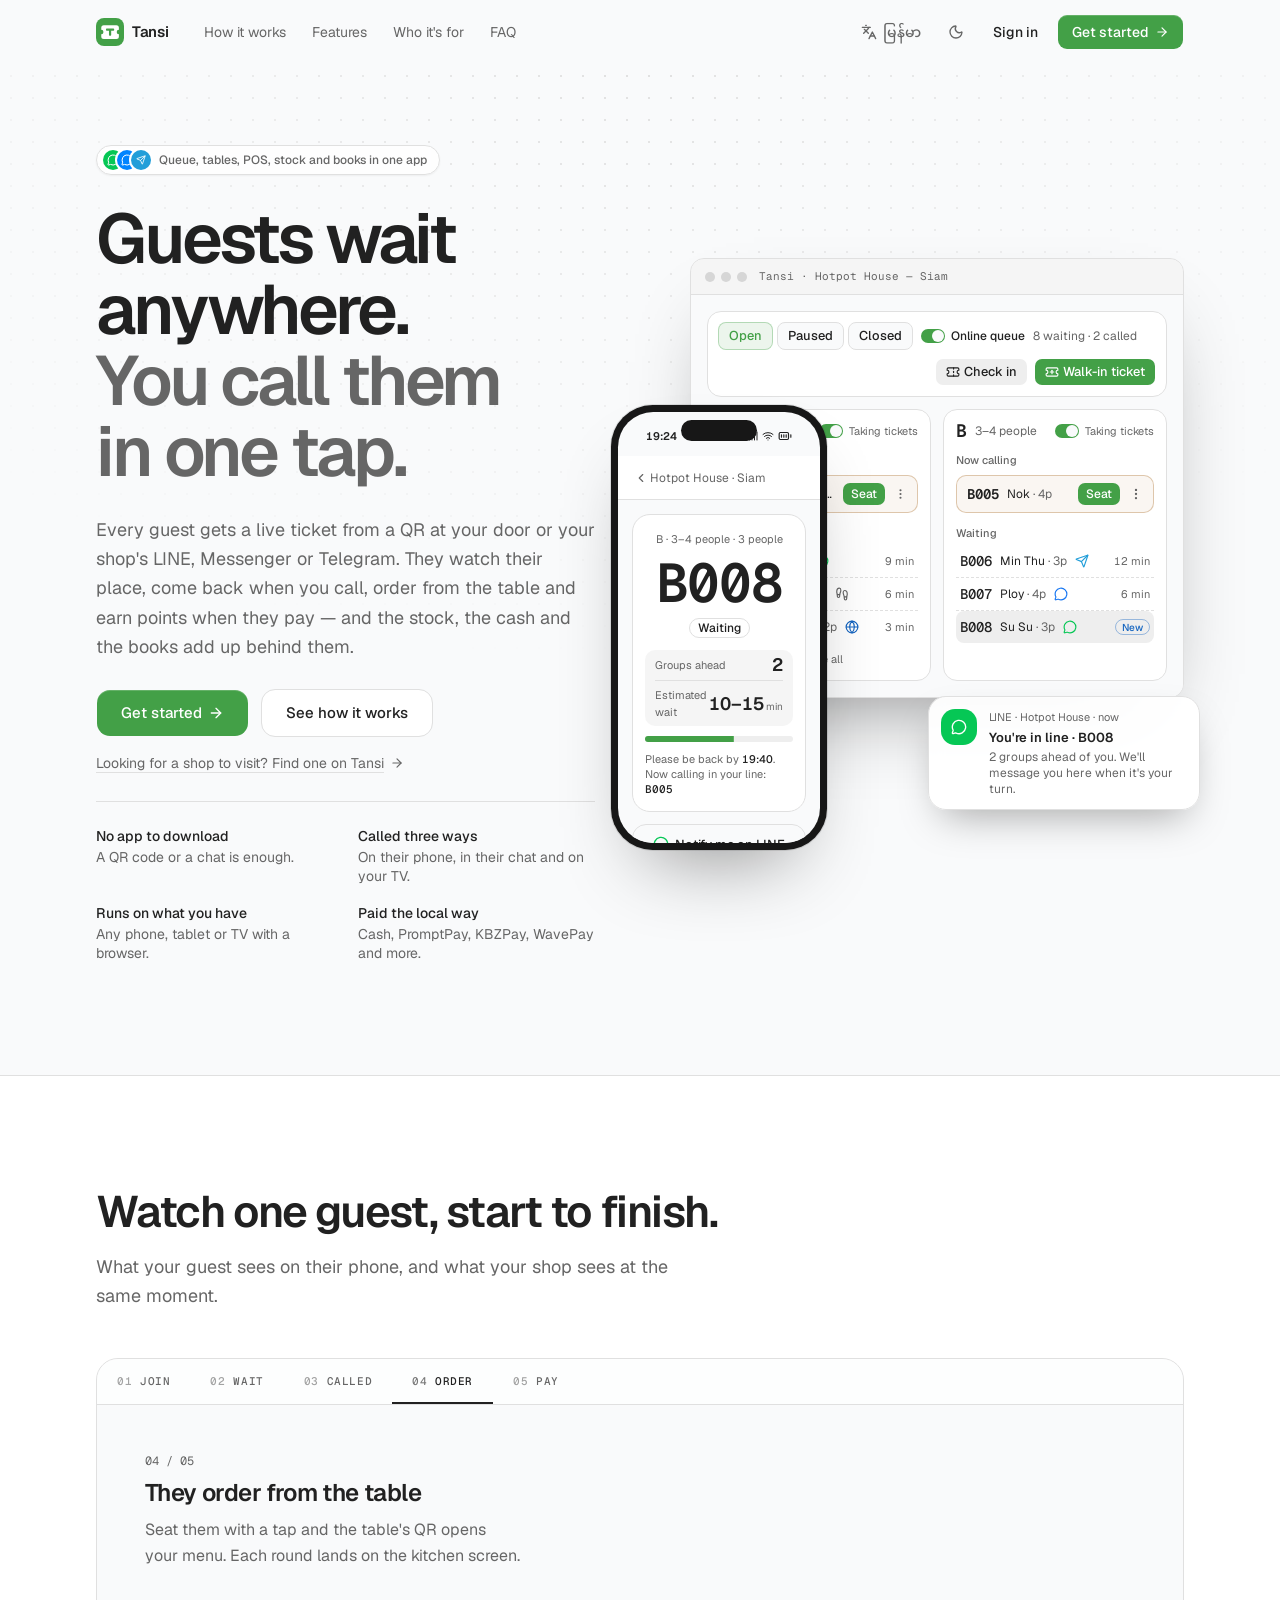
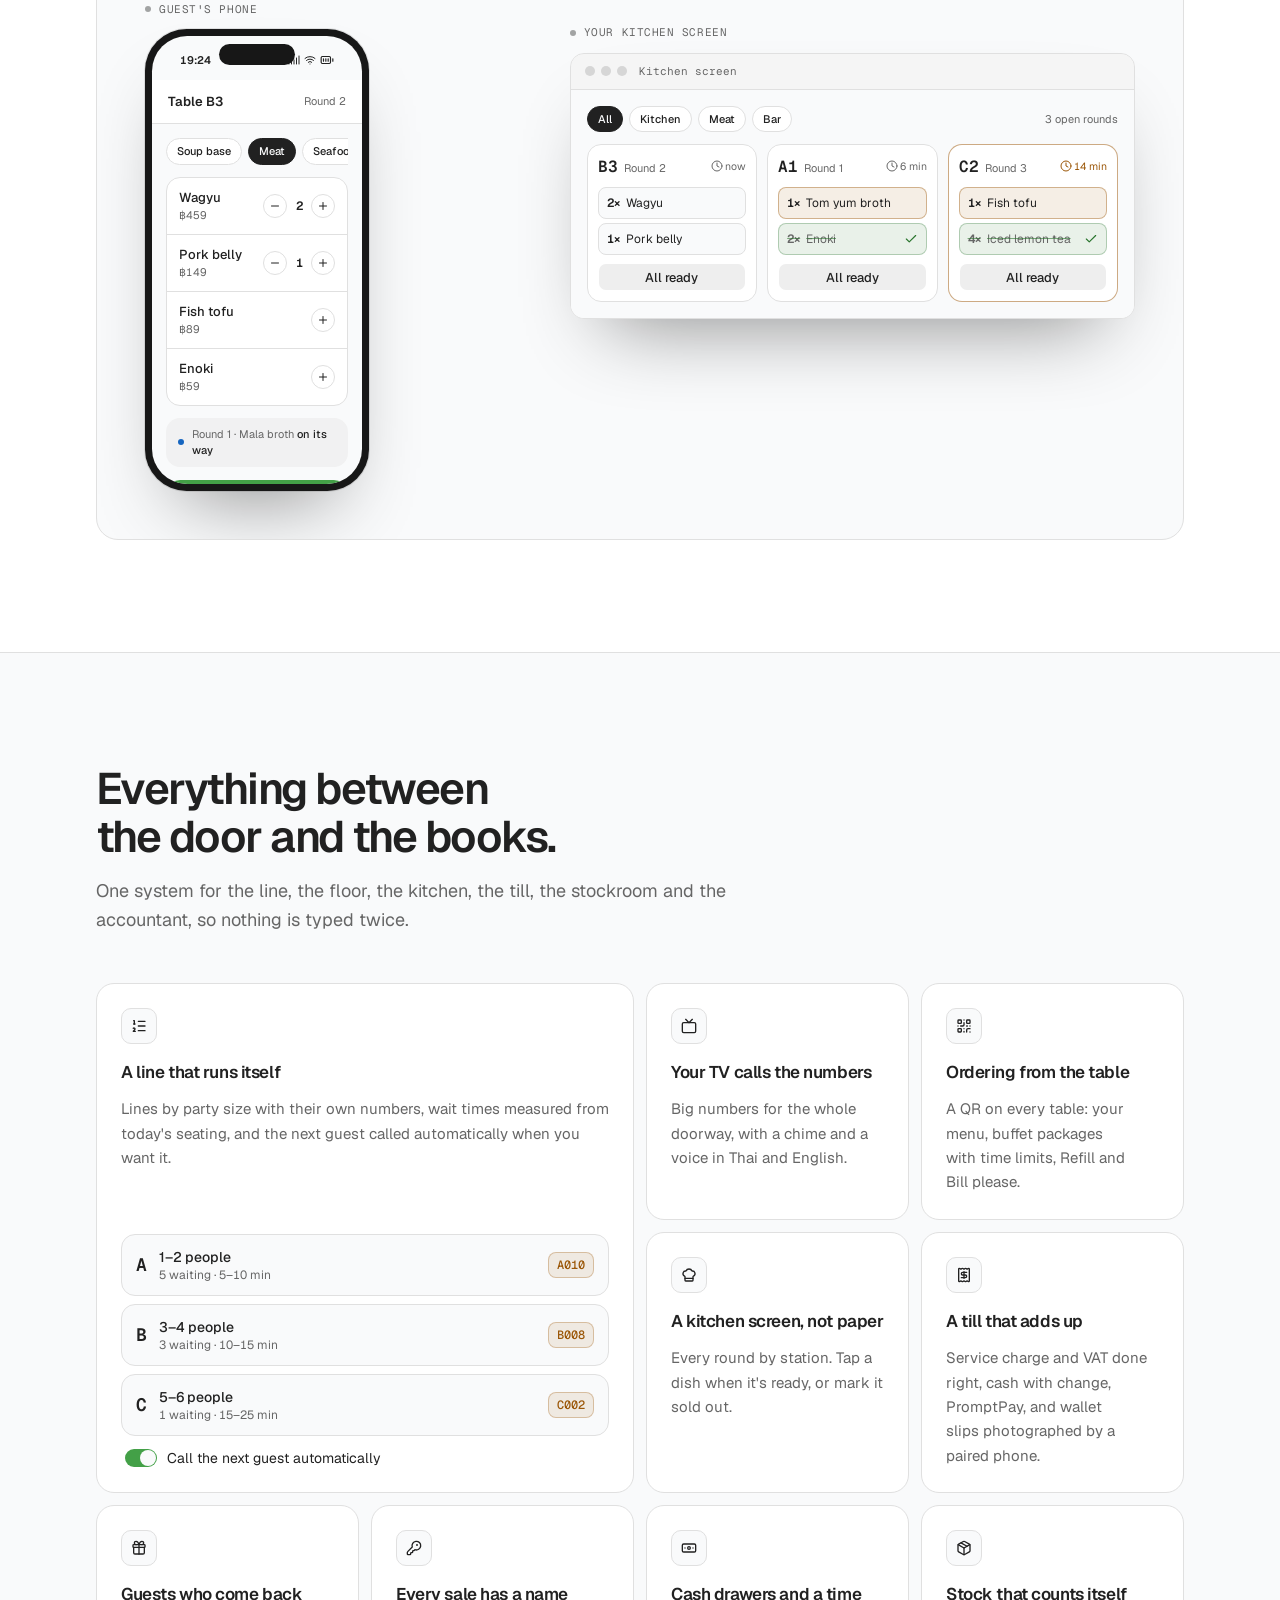
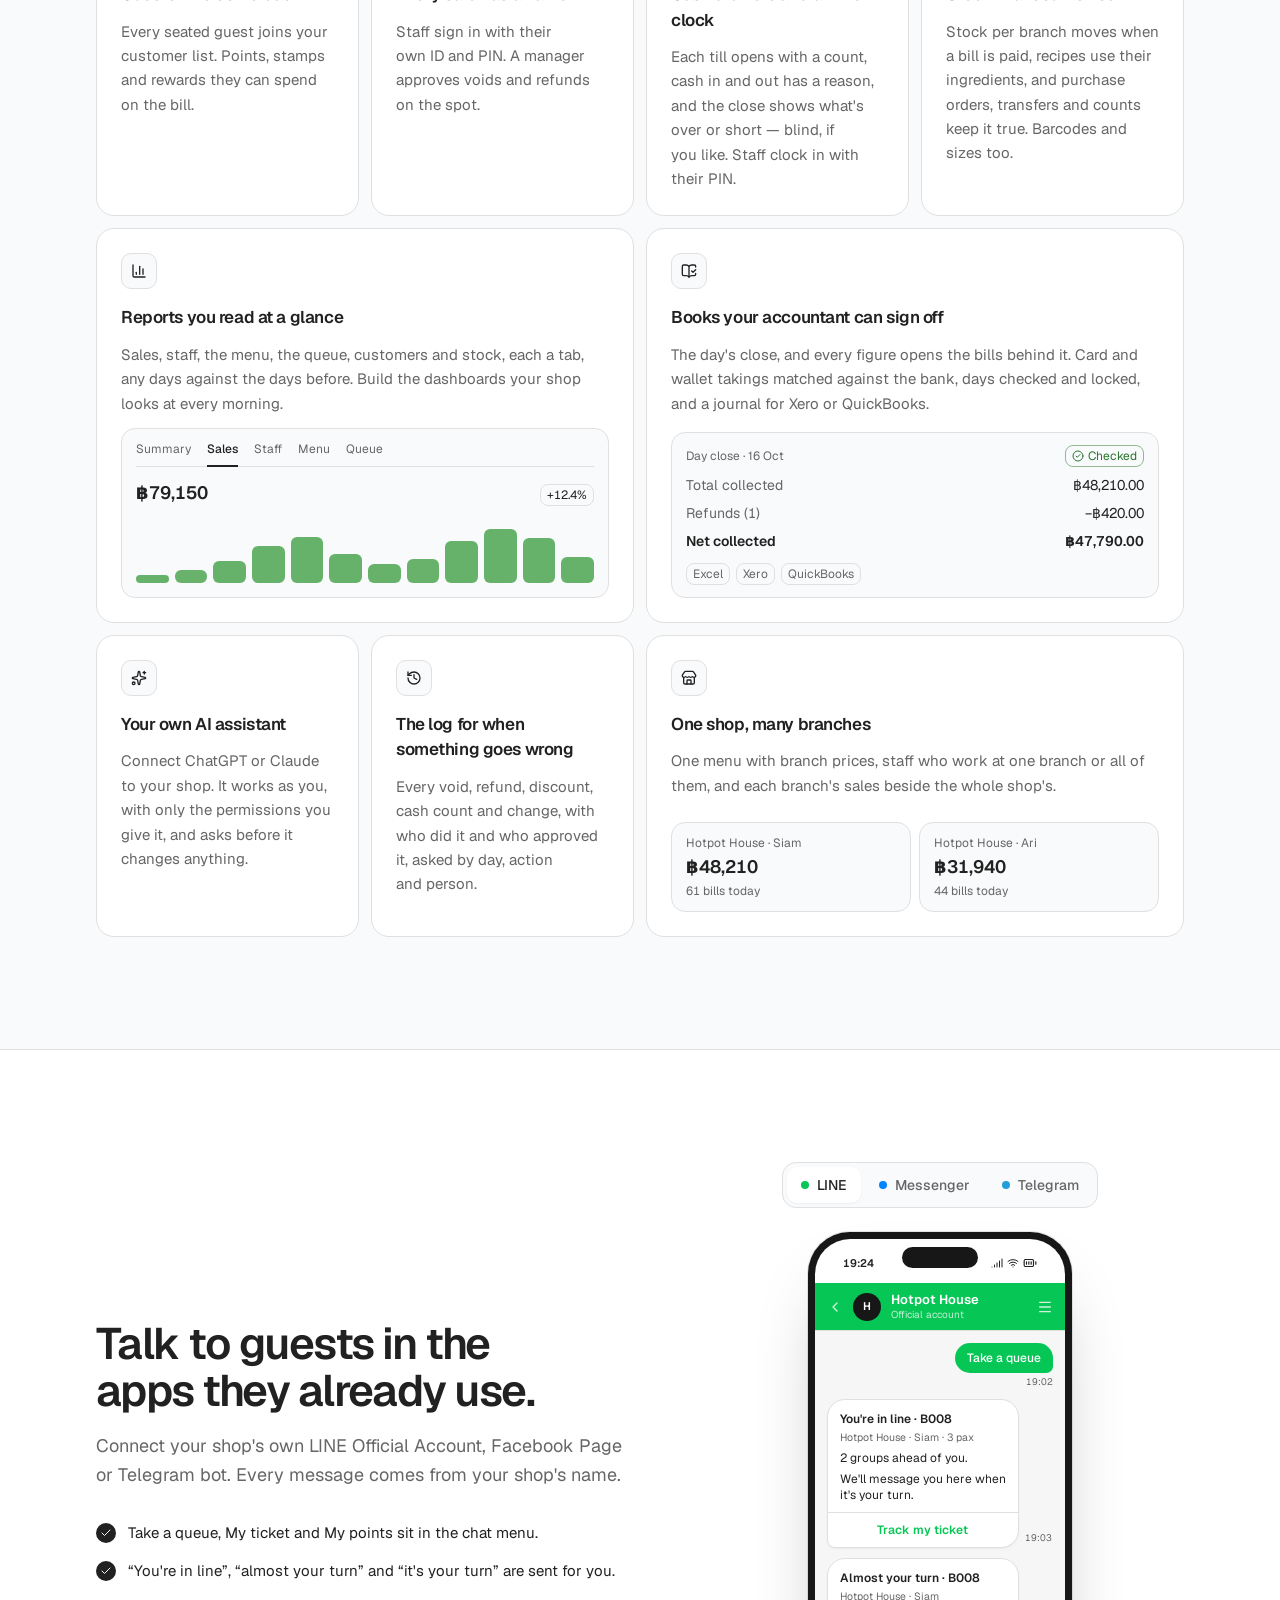
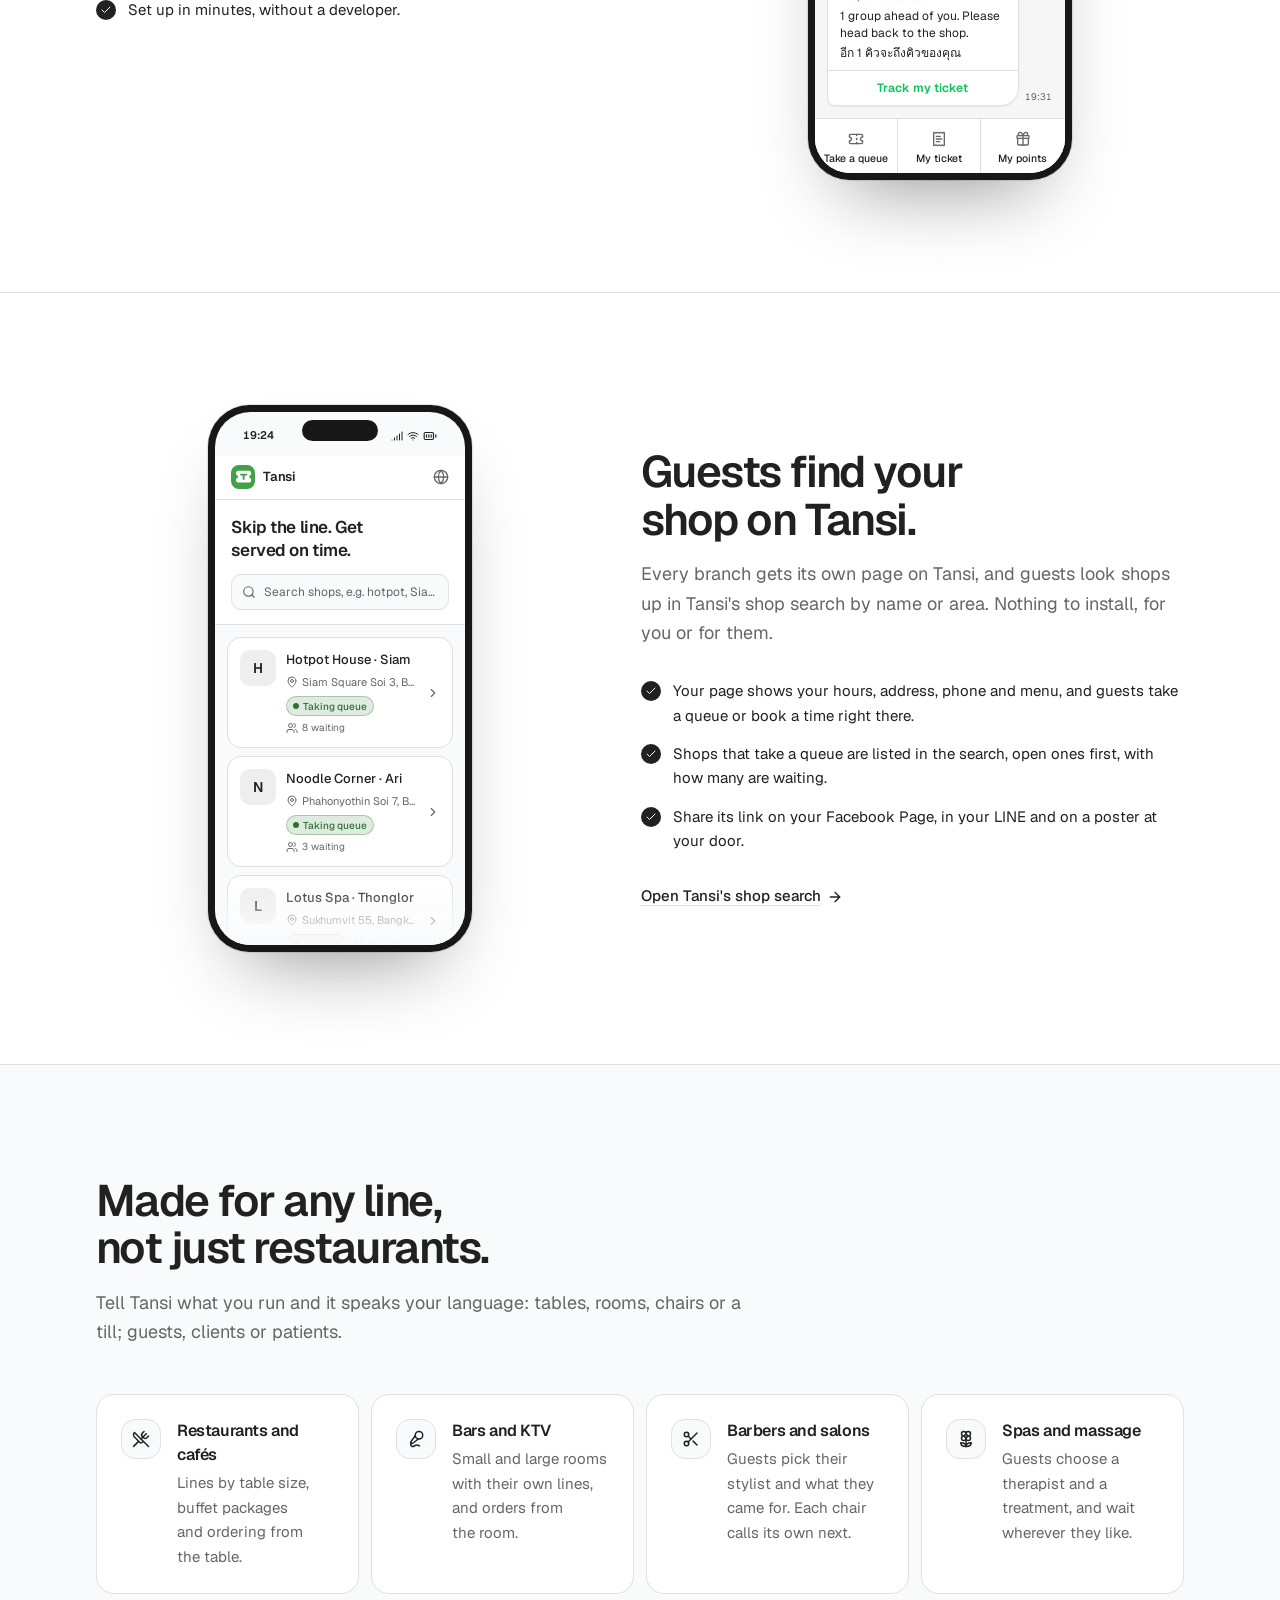
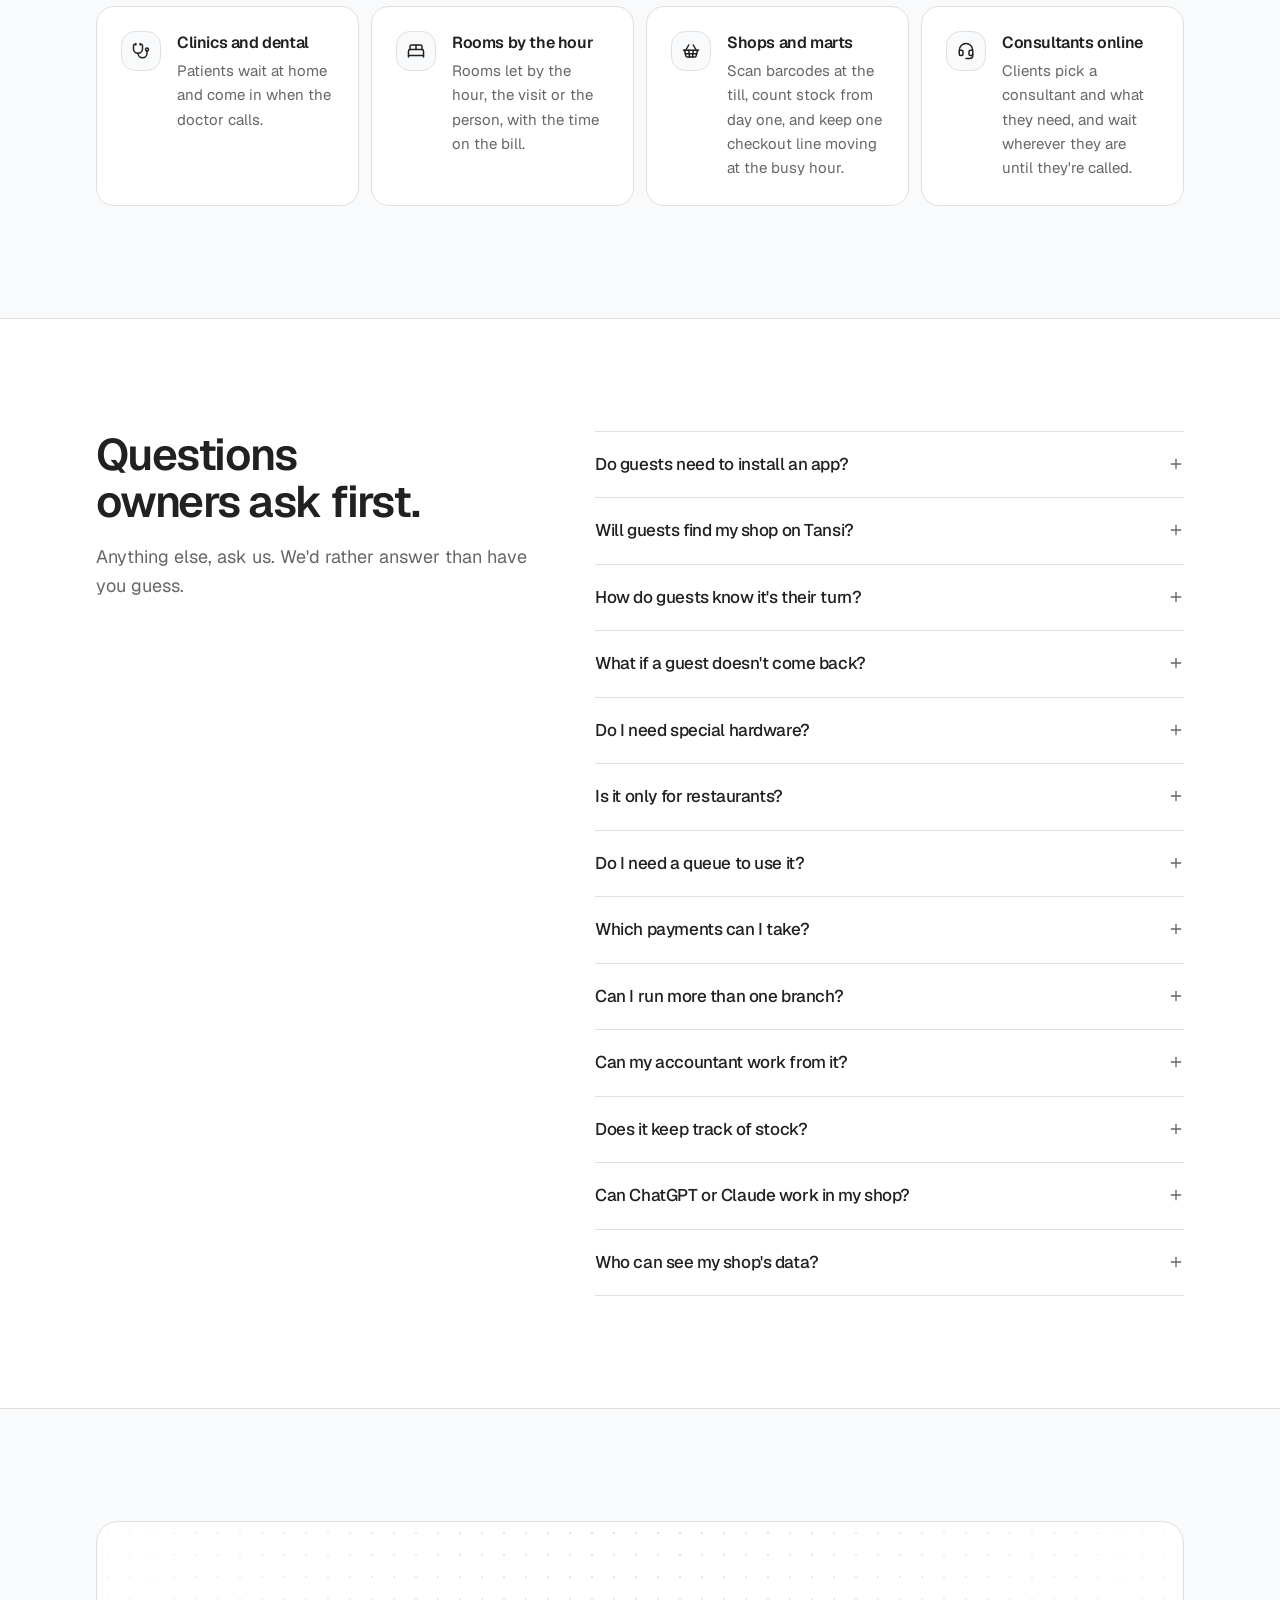
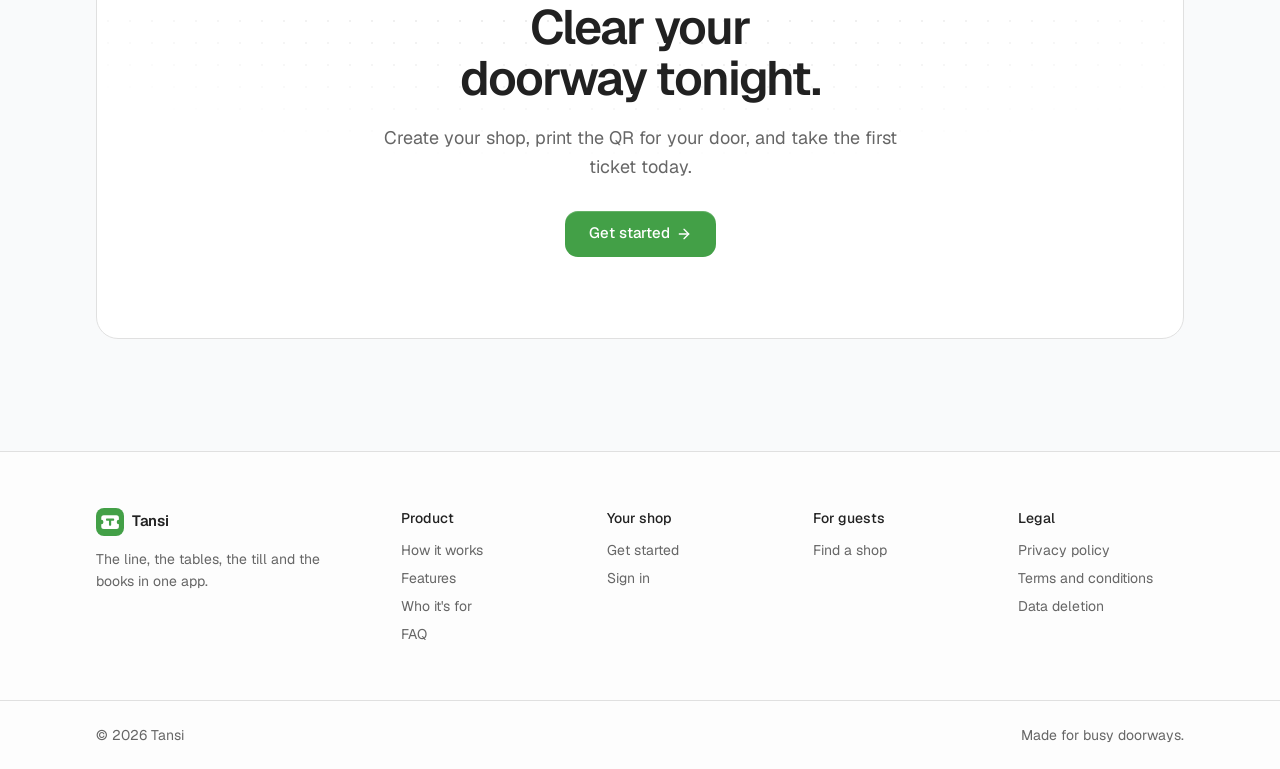
==== commit 9aa663cb: "Deploy 49e581e from release/production Built from the Queue monorepo. This repo holds output only; d" ====
--- a/index.html
+++ b/index.html
@@ -27,7 +27,7 @@
     <meta name="twitter:description" content="Give every guest a live ticket from a QR or your shop's LINE, Messenger or Telegram. Call them in one tap, take orders at the table, get paid, count your stock, close the day for your accountant and bring regulars back — in one app." />
     <meta name="twitter:image" content="https://tansi.store/og.png" />
     <meta name="twitter:image:alt" content="Guests wait anywhere. You call them in one tap. — Tansi" />
-    <script type="application/ld+json">{"@context":"https://schema.org","@graph":[{"@type":"Organization","@id":"https://tansi.store/#organization","name":"Tansi","alternateName":"တန်းစီ","url":"https://tansi.store/","logo":{"@type":"ImageObject","url":"https://tansi.store/icons/icon-512.png","width":512,"height":512},"sameAs":["https://app.tansi.store"]},{"@type":"WebSite","@id":"https://tansi.store/#website","name":"Tansi","alternateName":"တန်းစီ","url":"https://tansi.store/","inLanguage":["en","my"],"publisher":{"@id":"https://tansi.store/#organization"}},{"@type":"SoftwareApplication","name":"Tansi","url":"https://tansi.store/","inLanguage":"en","availableLanguage":["en","my"],"description":"Give every guest a live ticket from a QR or your shop's LINE, Messenger or Telegram. Call them in one tap, take orders at the table, get paid, count your stock, close the day for your accountant and bring regulars back — in one app.","applicationCategory":"BusinessApplication","applicationSubCategory":"Queue management, point of sale and loyalty","operatingSystem":"Web browser","image":"https://tansi.store/og.png","publisher":{"@id":"https://tansi.store/#organization"},"isPartOf":{"@id":"https://tansi.store/#website"},"featureList":["A line that runs itself","Your TV calls the numbers","Ordering from the table","A kitchen screen, not paper","A till that adds up","Guests who come back","Every sale has a name","Cash drawers and a time clock","Stock that counts itself","Reports you read at a glance","Books your accountant can sign off","Your own AI assistant","The log for when something goes wrong","One shop, many branches"]},{"@type":"FAQPage","inLanguage":"en","mainEntity":[{"@type":"Question","name":"Do guests need to install an app?","acceptedAnswer":{"@type":"Answer","text":"No. They scan your QR or use your shop's LINE, Messenger or Telegram, and the ticket opens in their phone's browser."}},{"@type":"Question","name":"How do guests know it's their turn?","acceptedAnswer":{"@type":"Answer","text":"Their ticket page turns green, chimes and vibrates; a LINE or Telegram message arrives (Messenger inside its 24-hour window); and your TV shows the number and announces it."}},{"@type":"Question","name":"What if a guest doesn't come back?","acceptedAnswer":{"@type":"Answer","text":"After the minutes you choose, the ticket is skipped on its own. If they turn up later, staff put them back at the front in one tap."}},{"@type":"Question","name":"Do I need special hardware?","acceptedAnswer":{"@type":"Answer","text":"No. Any phone, tablet or computer with a browser runs it, and any TV with a browser shows the waiting list. A camera or a USB scanner for check-in is optional: staff can tap the guest's number instead."}},{"@type":"Question","name":"Is it only for restaurants?","acceptedAnswer":{"@type":"Answer","text":"No. Barbers, salons, spas, clinics, KTV, rooms let by the hour, shops and marts use it too: guests can pick their stylist or doctor, rooms can be charged by the hour, by the visit or by the person, and a mart scans barcodes at the till."}},{"@type":"Question","name":"Do I need a queue to use it?","acceptedAnswer":{"@type":"Answer","text":"No. Choose “No, just the POS” when you create your shop and Tansi is your till: your menu, bills at the table or the counter, payments, customers, rewards, stock and the books. Turn the queue on in Shop settings the day a line forms at your door."}},{"@type":"Question","name":"Which payments can I take?","acceptedAnswer":{"@type":"Answer","text":"Cash with change, PromptPay QR, cards, and wallet apps such as KBZPay, WavePay, AYA Pay, CB Pay, TrueMoney and MMQR. For a wallet payment a paired phone photographs the slip, so the bill keeps its proof."}},{"@type":"Question","name":"Can I run more than one branch?","acceptedAnswer":{"@type":"Answer","text":"Yes. One shop holds every branch: a shared menu with branch prices, staff who work at one branch or all of them, and sales for each branch and the whole shop."}},{"@type":"Question","name":"Can my accountant work from it?","acceptedAnswer":{"@type":"Answer","text":"Yes. Each day closes with a Z report, every figure opens the bills behind it, a refund is booked on the day it's made so a closed day never changes, card and wallet takings are matched against the bank, and the books download as an Excel workbook or a journal file for Xero or QuickBooks."}},{"@type":"Question","name":"Does it keep track of stock?","acceptedAnswer":{"@type":"Answer","text":"If you switch it on. Stock is kept per branch and moves when a bill is paid; dishes made of ingredients use them; purchase orders, transfers between branches, counts and adjustments keep it true; and you see its value and your gross profit. A shop or mart counts stock from the start."}},{"@type":"Question","name":"Can ChatGPT or Claude work in my shop?","acceptedAnswer":{"@type":"Answer","text":"Yes, as you and only as far as you allow: connect your own AI app, tick which of your permissions it gets, and it asks before it changes anything. Everything it does is in the activity log, and you can disconnect it any time."}},{"@type":"Question","name":"Who can see my shop's data?","acceptedAnswer":{"@type":"Answer","text":"Only your shop. Every shop's data is kept apart, chat app credentials are encrypted, staff see only what their role allows, and voids, refunds and other sensitive actions are recorded with who did them and who approved them."}}]}]}</script>
+    <script type="application/ld+json">{"@context":"https://schema.org","@graph":[{"@type":"Organization","@id":"https://tansi.store/#organization","name":"Tansi","alternateName":"တန်းစီ","url":"https://tansi.store/","logo":{"@type":"ImageObject","url":"https://tansi.store/icons/icon-512.png","width":512,"height":512},"sameAs":["https://app.tansi.store"]},{"@type":"WebSite","@id":"https://tansi.store/#website","name":"Tansi","alternateName":"တန်းစီ","url":"https://tansi.store/","inLanguage":["en","my"],"publisher":{"@id":"https://tansi.store/#organization"}},{"@type":"SoftwareApplication","name":"Tansi","url":"https://tansi.store/","inLanguage":"en","availableLanguage":["en","my"],"description":"Give every guest a live ticket from a QR or your shop's LINE, Messenger or Telegram. Call them in one tap, take orders at the table, get paid, count your stock, close the day for your accountant and bring regulars back — in one app.","applicationCategory":"BusinessApplication","applicationSubCategory":"Queue management, point of sale and loyalty","operatingSystem":"Web browser","image":"https://tansi.store/og.png","publisher":{"@id":"https://tansi.store/#organization"},"isPartOf":{"@id":"https://tansi.store/#website"},"featureList":["A line that runs itself","Your TV calls the numbers","Ordering from the table","A kitchen screen, not paper","A till that adds up","Guests who come back","Every sale has a name","Cash drawers and a time clock","Stock that counts itself","Reports you read at a glance","Books your accountant can sign off","Your own AI assistant","The log for when something goes wrong","One shop, many branches"]},{"@type":"FAQPage","inLanguage":"en","mainEntity":[{"@type":"Question","name":"Do guests need to install an app?","acceptedAnswer":{"@type":"Answer","text":"No. They scan your QR or use your shop's LINE, Messenger or Telegram, and the ticket opens in their phone's browser."}},{"@type":"Question","name":"Will guests find my shop on Tansi?","acceptedAnswer":{"@type":"Answer","text":"Yes. Every branch has its own page on Tansi with its hours, address and menu, and shops that take a queue are listed in Tansi's shop search, where guests look shops up by name or area. A shop that only uses the POS keeps its page but isn't listed."}},{"@type":"Question","name":"How do guests know it's their turn?","acceptedAnswer":{"@type":"Answer","text":"Their ticket page turns green, chimes and vibrates; a LINE or Telegram message arrives (Messenger inside its 24-hour window); and your TV shows the number and announces it."}},{"@type":"Question","name":"What if a guest doesn't come back?","acceptedAnswer":{"@type":"Answer","text":"After the minutes you choose, the ticket is skipped on its own. If they turn up later, staff put them back at the front in one tap."}},{"@type":"Question","name":"Do I need special hardware?","acceptedAnswer":{"@type":"Answer","text":"No. Any phone, tablet or computer with a browser runs it, and any TV with a browser shows the waiting list. A camera or a USB scanner for check-in is optional: staff can tap the guest's number instead."}},{"@type":"Question","name":"Is it only for restaurants?","acceptedAnswer":{"@type":"Answer","text":"No. Barbers, salons, spas, clinics, KTV, rooms let by the hour, shops and marts use it too: guests can pick their stylist or doctor, rooms can be charged by the hour, by the visit or by the person, and a mart scans barcodes at the till."}},{"@type":"Question","name":"Do I need a queue to use it?","acceptedAnswer":{"@type":"Answer","text":"No. Choose “No, just the POS” when you create your shop and Tansi is your till: your menu, bills at the table or the counter, payments, customers, rewards, stock and the books. Turn the queue on in Shop settings the day a line forms at your door."}},{"@type":"Question","name":"Which payments can I take?","acceptedAnswer":{"@type":"Answer","text":"Cash with change, PromptPay QR, cards, and wallet apps such as KBZPay, WavePay, AYA Pay, CB Pay, TrueMoney and MMQR. For a wallet payment a paired phone photographs the slip, so the bill keeps its proof."}},{"@type":"Question","name":"Can I run more than one branch?","acceptedAnswer":{"@type":"Answer","text":"Yes. One shop holds every branch: a shared menu with branch prices, staff who work at one branch or all of them, and sales for each branch and the whole shop."}},{"@type":"Question","name":"Can my accountant work from it?","acceptedAnswer":{"@type":"Answer","text":"Yes. Each day closes with a Z report, every figure opens the bills behind it, a refund is booked on the day it's made so a closed day never changes, card and wallet takings are matched against the bank, and the books download as an Excel workbook or a journal file for Xero or QuickBooks."}},{"@type":"Question","name":"Does it keep track of stock?","acceptedAnswer":{"@type":"Answer","text":"If you switch it on. Stock is kept per branch and moves when a bill is paid; dishes made of ingredients use them; purchase orders, transfers between branches, counts and adjustments keep it true; and you see its value and your gross profit. A shop or mart counts stock from the start."}},{"@type":"Question","name":"Can ChatGPT or Claude work in my shop?","acceptedAnswer":{"@type":"Answer","text":"Yes, as you and only as far as you allow: connect your own AI app, tick which of your permissions it gets, and it asks before it changes anything. Everything it does is in the activity log, and you can disconnect it any time."}},{"@type":"Question","name":"Who can see my shop's data?","acceptedAnswer":{"@type":"Answer","text":"Only your shop. Every shop's data is kept apart, chat app credentials are encrypted, staff see only what their role allows, and voids, refunds and other sensitive actions are recorded with who did them and who approved them."}}]}]}</script>
     <link rel="icon" href="/favicon.ico" sizes="any" />
     <link rel="icon" href="/icons/icon.svg" type="image/svg+xml" />
     <link rel="apple-touch-icon" href="/icons/apple-touch-icon.png" />
@@ -42,10 +42,10 @@
         }
       } catch (e) {}
     </script>
-    <script type="module" crossorigin src="/assets/index-BDz1uRjf.js"></script>
-    <link rel="stylesheet" crossorigin href="/assets/index-Cgw68640.css">
+    <script type="module" crossorigin src="/assets/index-BoCJ6wQr.js"></script>
+    <link rel="stylesheet" crossorigin href="/assets/index-B7bVwHia.css">
   </head>
   <body>
-    <div id="root" data-page="home" data-lang="en"><div id="top" class="flex min-h-svh flex-col"><a href="#main" class="sr-only z-50 rounded-md bg-foreground px-3 py-2 text-sm text-background focus:not-sr-only focus:fixed focus:top-3 focus:left-3">Skip to content</a><header class="sticky top-0 z-40 border-b border-transparent pt-[env(safe-area-inset-top)] transition-colors duration-200 data-[scrolled]:border-border data-[scrolled]:bg-background/80 data-[scrolled]:backdrop-blur-md"><div class="mx-auto flex h-16 w-full max-w-6xl items-center gap-6 px-5 sm:px-6 lg:px-8"><a href="#top" class="rounded-md outline-none focus-visible:ring-3 focus-visible:ring-ring/50"><span class="flex items-center gap-2 text-[15px] font-semibold tracking-tight"><span data-slot="brand-tile" class="flex size-7 shrink-0 items-center justify-center rounded-md bg-primary text-primary-foreground"><svg data-slot="brand-mark" viewBox="8 8 32 32" fill="currentColor" aria-hidden="true" class="size-[72%]"><path fill-rule="evenodd" d="M14 13h20a4 4 0 0 1 4 4v3.5a3.5 3.5 0 0 0 0 7V31a4 4 0 0 1-4 4H14a4 4 0 0 1-4-4v-3.5a3.5 3.5 0 0 0 0-7V17a4 4 0 0 1 4-4zM18.7 18.5h10.6a1.2 1.2 0 0 1 1.2 1.2v1.1a1.2 1.2 0 0 1-1.2 1.2h-3.55v6.8a1.2 1.2 0 0 1-1.2 1.2h-1.1a1.2 1.2 0 0 1-1.2-1.2V22H18.7a1.2 1.2 0 0 1-1.2-1.2v-1.1a1.2 1.2 0 0 1 1.2-1.2z"></path></svg></span>Tansi</span></a><nav aria-label="Sections" class="hidden items-center gap-0.5 md:flex"><a href="#how" class="rounded-md px-3 py-2 text-sm text-muted-foreground transition-colors outline-none hover:bg-muted hover:text-foreground focus-visible:ring-3 focus-visible:ring-ring/50">How it works</a><a href="#features" class="rounded-md px-3 py-2 text-sm text-muted-foreground transition-colors outline-none hover:bg-muted hover:text-foreground focus-visible:ring-3 focus-visible:ring-ring/50">Features</a><a href="#businesses" class="rounded-md px-3 py-2 text-sm text-muted-foreground transition-colors outline-none hover:bg-muted hover:text-foreground focus-visible:ring-3 focus-visible:ring-ring/50">Who it&#x27;s for</a><a href="#faq" class="rounded-md px-3 py-2 text-sm text-muted-foreground transition-colors outline-none hover:bg-muted hover:text-foreground focus-visible:ring-3 focus-visible:ring-ring/50">FAQ</a></nav><div class="ml-auto flex items-center gap-1.5"><a href="/my/" hrefLang="my" lang="my" aria-label="Language: မြန်မာ" data-slot="button" data-variant="ghost" data-size="default" class="group/button inline-flex shrink-0 items-center justify-center rounded-lg border border-transparent bg-clip-padding font-medium whitespace-nowrap transition-all outline-none select-none focus-visible:border-ring focus-visible:ring-3 focus-visible:ring-ring/50 active:not-aria-[haspopup]:translate-y-px disabled:pointer-events-none disabled:opacity-50 aria-invalid:border-destructive aria-invalid:ring-3 aria-invalid:ring-destructive/20 dark:aria-invalid:border-destructive/50 dark:aria-invalid:ring-destructive/40 [&amp;_svg]:pointer-events-none [&amp;_svg]:shrink-0 [&amp;_svg:not([class*=&#x27;size-&#x27;])]:size-4 hover:bg-muted hover:text-foreground aria-expanded:bg-muted aria-expanded:text-foreground dark:hover:bg-muted/50 has-data-[icon=inline-end]:pr-2 has-data-[icon=inline-start]:pl-2 h-9 gap-1.5 px-2.5 text-sm text-muted-foreground"><svg xmlns="http://www.w3.org/2000/svg" width="24" height="24" viewBox="0 0 24 24" fill="none" stroke="currentColor" stroke-width="2" stroke-linecap="round" stroke-linejoin="round" class="lucide lucide-languages" aria-hidden="true"><path d="m5 8 6 6"></path><path d="m4 14 6-6 2-3"></path><path d="M2 5h12"></path><path d="M7 2h1"></path><path d="m22 22-5-10-5 10"></path><path d="M14 18h6"></path></svg>မြန်မာ</a><button data-slot="button" data-variant="ghost" data-size="icon" class="group/button inline-flex shrink-0 items-center justify-center rounded-lg border border-transparent bg-clip-padding text-sm font-medium whitespace-nowrap transition-all outline-none select-none focus-visible:border-ring focus-visible:ring-3 focus-visible:ring-ring/50 active:not-aria-[haspopup]:translate-y-px disabled:pointer-events-none disabled:opacity-50 aria-invalid:border-destructive aria-invalid:ring-3 aria-invalid:ring-destructive/20 dark:aria-invalid:border-destructive/50 dark:aria-invalid:ring-destructive/40 [&amp;_svg]:pointer-events-none [&amp;_svg]:shrink-0 [&amp;_svg:not([class*=&#x27;size-&#x27;])]:size-4 hover:bg-muted hover:text-foreground aria-expanded:bg-muted aria-expanded:text-foreground dark:hover:bg-muted/50 size-9 text-muted-foreground" aria-pressed="false"><svg xmlns="http://www.w3.org/2000/svg" width="24" height="24" viewBox="0 0 24 24" fill="none" stroke="currentColor" stroke-width="2" stroke-linecap="round" stroke-linejoin="round" class="lucide lucide-moon dark:hidden" aria-hidden="true"><path d="M20.985 12.486a9 9 0 1 1-9.473-9.472c.405-.022.617.46.402.803a6 6 0 0 0 8.268 8.268c.344-.215.825-.004.803.401"></path></svg><svg xmlns="http://www.w3.org/2000/svg" width="24" height="24" viewBox="0 0 24 24" fill="none" stroke="currentColor" stroke-width="2" stroke-linecap="round" stroke-linejoin="round" class="lucide lucide-sun hidden dark:block" aria-hidden="true"><circle cx="12" cy="12" r="4"></circle><path d="M12 2v2"></path><path d="M12 20v2"></path><path d="m4.93 4.93 1.41 1.41"></path><path d="m17.66 17.66 1.41 1.41"></path><path d="M2 12h2"></path><path d="M20 12h2"></path><path d="m6.34 17.66-1.41 1.41"></path><path d="m19.07 4.93-1.41 1.41"></path></svg><span class="sr-only">Dark theme</span></button><a href="https://app.tansi.store/login?next=%2Fdashboard" data-slot="button" data-variant="ghost" data-size="default" class="group/button shrink-0 items-center justify-center rounded-lg border border-transparent bg-clip-padding font-medium whitespace-nowrap transition-all outline-none select-none focus-visible:border-ring focus-visible:ring-3 focus-visible:ring-ring/50 active:not-aria-[haspopup]:translate-y-px disabled:pointer-events-none disabled:opacity-50 aria-invalid:border-destructive aria-invalid:ring-3 aria-invalid:ring-destructive/20 dark:aria-invalid:border-destructive/50 dark:aria-invalid:ring-destructive/40 [&amp;_svg]:pointer-events-none [&amp;_svg]:shrink-0 [&amp;_svg:not([class*=&#x27;size-&#x27;])]:size-4 hover:bg-muted hover:text-foreground aria-expanded:bg-muted aria-expanded:text-foreground dark:hover:bg-muted/50 gap-1.5 has-data-[icon=inline-end]:pr-2 has-data-[icon=inline-start]:pl-2 hidden h-9 px-3 text-sm sm:inline-flex">Sign in</a><a href="https://app.tansi.store/login?next=%2Fdashboard" data-slot="button" data-variant="default" data-size="default" class="group/button shrink-0 items-center justify-center border border-transparent bg-clip-padding font-medium whitespace-nowrap transition-all outline-none select-none focus-visible:border-ring focus-visible:ring-3 focus-visible:ring-ring/50 active:not-aria-[haspopup]:translate-y-px disabled:pointer-events-none disabled:opacity-50 aria-invalid:border-destructive aria-invalid:ring-3 aria-invalid:ring-destructive/20 dark:aria-invalid:border-destructive/50 dark:aria-invalid:ring-destructive/40 [&amp;_svg]:pointer-events-none [&amp;_svg]:shrink-0 [&amp;_svg:not([class*=&#x27;size-&#x27;])]:size-4 bg-primary text-primary-foreground hover:bg-primary/80 has-data-[icon=inline-end]:pr-2 has-data-[icon=inline-start]:pl-2 gap-1.5 shadow-[inset_0_1px_0_rgb(255_255_255/0.18)] h-9 rounded-lg px-3.5 text-sm hidden sm:inline-flex">Get started<svg xmlns="http://www.w3.org/2000/svg" width="24" height="24" viewBox="0 0 24 24" fill="none" stroke="currentColor" stroke-width="2" stroke-linecap="round" stroke-linejoin="round" class="lucide lucide-arrow-right size-3.5" aria-hidden="true"><path d="M5 12h14"></path><path d="m12 5 7 7-7 7"></path></svg></a><button data-slot="sheet-trigger" data-variant="outline" data-size="icon" class="group/button inline-flex shrink-0 items-center justify-center rounded-lg border bg-clip-padding text-sm font-medium whitespace-nowrap transition-all outline-none select-none focus-visible:border-ring focus-visible:ring-3 focus-visible:ring-ring/50 active:not-aria-[haspopup]:translate-y-px disabled:pointer-events-none disabled:opacity-50 aria-invalid:border-destructive aria-invalid:ring-3 aria-invalid:ring-destructive/20 dark:aria-invalid:border-destructive/50 dark:aria-invalid:ring-destructive/40 [&amp;_svg]:pointer-events-none [&amp;_svg]:shrink-0 [&amp;_svg:not([class*=&#x27;size-&#x27;])]:size-4 border-border bg-background hover:bg-muted hover:text-foreground aria-expanded:bg-muted aria-expanded:text-foreground dark:border-input dark:bg-input/30 dark:hover:bg-input/50 size-9 md:hidden" aria-label="Menu" type="button" aria-haspopup="dialog" aria-expanded="false" data-state="closed"><svg xmlns="http://www.w3.org/2000/svg" width="24" height="24" viewBox="0 0 24 24" fill="none" stroke="currentColor" stroke-width="2" stroke-linecap="round" stroke-linejoin="round" class="lucide lucide-menu" aria-hidden="true"><path d="M4 5h16"></path><path d="M4 12h16"></path><path d="M4 19h16"></path></svg></button></div></div></header><main id="main" class="flex-1"><section class="relative overflow-hidden"><div aria-hidden="true" class="pointer-events-none absolute inset-0 bg-[radial-gradient(var(--border)_1px,transparent_1px)] [background-size:22px_22px] [mask-image:radial-gradient(ellipse_70%_60%_at_50%_0%,black,transparent)] "></div><div class="mx-auto w-full max-w-6xl px-5 sm:px-6 lg:px-8 relative grid items-center gap-16 pt-10 pb-20 sm:pt-14 lg:grid-cols-[minmax(0,1fr)_minmax(0,1.1fr)] lg:gap-10 lg:pt-20 lg:pb-28"><div class="flex flex-col items-start gap-7"><span class="inline-flex items-center gap-2 rounded-full border bg-card/80 py-1 pr-3 pl-1.5 text-xs font-medium text-muted-foreground shadow-xs backdrop-blur"><span class="flex -space-x-1.5" aria-hidden="true"><span class="flex size-5 items-center justify-center rounded-full bg-[#06C755] text-white ring-2 ring-card"><svg xmlns="http://www.w3.org/2000/svg" width="24" height="24" viewBox="0 0 24 24" fill="none" stroke="currentColor" stroke-width="2" stroke-linecap="round" stroke-linejoin="round" class="lucide lucide-message-circle size-3" aria-hidden="true"><path d="M2.992 16.342a2 2 0 0 1 .094 1.167l-1.065 3.29a1 1 0 0 0 1.236 1.168l3.413-.998a2 2 0 0 1 1.099.092 10 10 0 1 0-4.777-4.719"></path></svg></span><span class="flex size-5 items-center justify-center rounded-full bg-[#0084FF] text-white ring-2 ring-card"><svg xmlns="http://www.w3.org/2000/svg" width="24" height="24" viewBox="0 0 24 24" fill="none" stroke="currentColor" stroke-width="2" stroke-linecap="round" stroke-linejoin="round" class="lucide lucide-message-circle size-3" aria-hidden="true"><path d="M2.992 16.342a2 2 0 0 1 .094 1.167l-1.065 3.29a1 1 0 0 0 1.236 1.168l3.413-.998a2 2 0 0 1 1.099.092 10 10 0 1 0-4.777-4.719"></path></svg></span><span class="flex size-5 items-center justify-center rounded-full bg-[#229ED9] text-white ring-2 ring-card"><svg xmlns="http://www.w3.org/2000/svg" width="24" height="24" viewBox="0 0 24 24" fill="none" stroke="currentColor" stroke-width="2" stroke-linecap="round" stroke-linejoin="round" class="lucide lucide-send size-2.5" aria-hidden="true"><path d="M14.536 21.686a.5.5 0 0 0 .937-.024l6.5-19a.496.496 0 0 0-.635-.635l-19 6.5a.5.5 0 0 0-.024.937l7.93 3.18a2 2 0 0 1 1.112 1.11z"></path><path d="m21.854 2.147-10.94 10.939"></path></svg></span></span>Queue, tables, POS, stock and books in one app</span><h1 class="text-[clamp(2.5rem,6.2vw,4.35rem)] leading-[1.02] font-semibold tracking-[-0.045em] text-balance"><span class="block">Guests wait anywhere.</span><span class="block text-muted-foreground">You call them in one tap.</span></h1><p class="max-w-[34rem] text-[17px] leading-relaxed text-pretty text-muted-foreground sm:text-lg">Every guest gets a live ticket from a QR at your door or your shop&#x27;s LINE, Messenger or Telegram. They watch their place, come back when you call, order from the table and earn points when they pay — and the stock, the cash and the books add up behind them.</p><div class="flex flex-wrap gap-3"><a href="https://app.tansi.store/login?next=%2Fdashboard" data-slot="button" data-variant="default" data-size="default" class="group/button inline-flex shrink-0 items-center justify-center border border-transparent bg-clip-padding font-medium whitespace-nowrap transition-all outline-none select-none focus-visible:border-ring focus-visible:ring-3 focus-visible:ring-ring/50 active:not-aria-[haspopup]:translate-y-px disabled:pointer-events-none disabled:opacity-50 aria-invalid:border-destructive aria-invalid:ring-3 aria-invalid:ring-destructive/20 dark:aria-invalid:border-destructive/50 dark:aria-invalid:ring-destructive/40 [&amp;_svg]:pointer-events-none [&amp;_svg]:shrink-0 [&amp;_svg:not([class*=&#x27;size-&#x27;])]:size-4 bg-primary text-primary-foreground hover:bg-primary/80 has-data-[icon=inline-end]:pr-2 has-data-[icon=inline-start]:pl-2 gap-1.5 shadow-[inset_0_1px_0_rgb(255_255_255/0.18)] h-12 rounded-xl px-6 text-[15px]">Get started<svg xmlns="http://www.w3.org/2000/svg" width="24" height="24" viewBox="0 0 24 24" fill="none" stroke="currentColor" stroke-width="2" stroke-linecap="round" stroke-linejoin="round" class="lucide lucide-arrow-right size-4" aria-hidden="true"><path d="M5 12h14"></path><path d="m12 5 7 7-7 7"></path></svg></a><a href="#how" data-slot="button" data-variant="outline" data-size="default" class="group/button inline-flex shrink-0 items-center justify-center border bg-clip-padding font-medium whitespace-nowrap transition-all outline-none select-none focus-visible:border-ring focus-visible:ring-3 focus-visible:ring-ring/50 active:not-aria-[haspopup]:translate-y-px disabled:pointer-events-none disabled:opacity-50 aria-invalid:border-destructive aria-invalid:ring-3 aria-invalid:ring-destructive/20 dark:aria-invalid:border-destructive/50 dark:aria-invalid:ring-destructive/40 [&amp;_svg]:pointer-events-none [&amp;_svg]:shrink-0 [&amp;_svg:not([class*=&#x27;size-&#x27;])]:size-4 border-border hover:bg-muted hover:text-foreground aria-expanded:bg-muted aria-expanded:text-foreground dark:border-input dark:hover:bg-input/50 gap-1.5 has-data-[icon=inline-end]:pr-2 has-data-[icon=inline-start]:pl-2 h-12 rounded-xl bg-card px-6 text-[15px] dark:bg-card">See how it works</a></div><dl class="grid w-full max-w-lg grid-cols-2 gap-x-6 gap-y-4 border-t pt-6"><div class="flex flex-col gap-0.5"><dt class="text-sm font-medium">No app to download</dt><dd class="text-sm leading-snug text-muted-foreground">A QR code or a chat is enough.</dd></div><div class="flex flex-col gap-0.5"><dt class="text-sm font-medium">Called three ways</dt><dd class="text-sm leading-snug text-muted-foreground">On their phone, in their chat and on your TV.</dd></div><div class="flex flex-col gap-0.5"><dt class="text-sm font-medium">Runs on what you have</dt><dd class="text-sm leading-snug text-muted-foreground">Any phone, tablet or TV with a browser.</dd></div><div class="flex flex-col gap-0.5"><dt class="text-sm font-medium">Paid the local way</dt><dd class="text-sm leading-snug text-muted-foreground">Cash, PromptPay, KBZPay, WavePay and more.</dd></div></dl></div><div class="relative mx-auto flex w-full max-w-[38rem] flex-col items-center sm:block sm:h-[37rem] lg:mx-0 lg:max-w-none"><div aria-hidden="true" inert="" class="flex-col overflow-hidden rounded-xl border bg-card select-none shadow-[0_40px_80px_-36px_rgb(0_0_0/0.45)] dark:shadow-[0_40px_80px_-36px_rgb(0_0_0/0.9)] absolute top-0 right-0 hidden w-[90%] sm:flex"><div class="flex h-9 shrink-0 items-center gap-3 border-b bg-muted/60 px-3.5"><span class="flex gap-1.5"><span class="size-2.5 rounded-full bg-foreground/15"></span><span class="size-2.5 rounded-full bg-foreground/15"></span><span class="size-2.5 rounded-full bg-foreground/15"></span></span><span class="truncate font-mono text-[11px] text-muted-foreground">Tansi · Hotpot House — Siam</span></div><div class="flex min-h-0 flex-1 flex-col"><div class="@container flex flex-col gap-3 bg-background p-3 sm:p-4"><div class="flex flex-wrap items-center gap-2 rounded-xl border bg-card p-2.5"><div class="flex gap-1"><button data-slot="button" data-variant="outline" data-size="sm" class="group/button inline-flex shrink-0 items-center justify-center border bg-clip-padding font-medium whitespace-nowrap transition-all outline-none select-none focus-visible:border-ring focus-visible:ring-3 focus-visible:ring-ring/50 active:not-aria-[haspopup]:translate-y-px disabled:pointer-events-none disabled:opacity-50 aria-invalid:border-destructive aria-invalid:ring-3 aria-invalid:ring-destructive/20 dark:aria-invalid:border-destructive/50 dark:aria-invalid:ring-destructive/40 [&amp;_svg]:pointer-events-none [&amp;_svg]:shrink-0 hover:text-foreground aria-expanded:bg-muted aria-expanded:text-foreground dark:border-input dark:bg-input/30 dark:hover:bg-input/50 h-7 gap-1 rounded-[min(var(--radius-md),12px)] px-2.5 text-[0.8rem] in-data-[slot=button-group]:rounded-lg has-data-[icon=inline-end]:pr-1.5 has-data-[icon=inline-start]:pl-1.5 [&amp;_svg:not([class*=&#x27;size-&#x27;])]:size-3.5 border-primary/40 bg-primary/10 text-primary hover:bg-primary/10">Open</button><button data-slot="button" data-variant="outline" data-size="sm" class="group/button inline-flex shrink-0 items-center justify-center border bg-clip-padding font-medium whitespace-nowrap transition-all outline-none select-none focus-visible:border-ring focus-visible:ring-3 focus-visible:ring-ring/50 active:not-aria-[haspopup]:translate-y-px disabled:pointer-events-none disabled:opacity-50 aria-invalid:border-destructive aria-invalid:ring-3 aria-invalid:ring-destructive/20 dark:aria-invalid:border-destructive/50 dark:aria-invalid:ring-destructive/40 [&amp;_svg]:pointer-events-none [&amp;_svg]:shrink-0 border-border bg-background hover:bg-muted hover:text-foreground aria-expanded:bg-muted aria-expanded:text-foreground dark:border-input dark:bg-input/30 dark:hover:bg-input/50 h-7 gap-1 rounded-[min(var(--radius-md),12px)] px-2.5 text-[0.8rem] in-data-[slot=button-group]:rounded-lg has-data-[icon=inline-end]:pr-1.5 has-data-[icon=inline-start]:pl-1.5 [&amp;_svg:not([class*=&#x27;size-&#x27;])]:size-3.5">Paused</button><button data-slot="button" data-variant="outline" data-size="sm" class="group/button shrink-0 items-center justify-center border bg-clip-padding font-medium whitespace-nowrap transition-all outline-none select-none focus-visible:border-ring focus-visible:ring-3 focus-visible:ring-ring/50 active:not-aria-[haspopup]:translate-y-px disabled:pointer-events-none disabled:opacity-50 aria-invalid:border-destructive aria-invalid:ring-3 aria-invalid:ring-destructive/20 dark:aria-invalid:border-destructive/50 dark:aria-invalid:ring-destructive/40 [&amp;_svg]:pointer-events-none [&amp;_svg]:shrink-0 border-border bg-background hover:bg-muted hover:text-foreground aria-expanded:bg-muted aria-expanded:text-foreground dark:border-input dark:bg-input/30 dark:hover:bg-input/50 h-7 gap-1 rounded-[min(var(--radius-md),12px)] px-2.5 text-[0.8rem] in-data-[slot=button-group]:rounded-lg has-data-[icon=inline-end]:pr-1.5 has-data-[icon=inline-start]:pl-1.5 [&amp;_svg:not([class*=&#x27;size-&#x27;])]:size-3.5 hidden sm:inline-flex">Closed</button></div><span class="flex items-center gap-1.5 text-xs font-medium"><button type="button" role="switch" aria-checked="true" data-state="checked" value="on" data-slot="switch" data-size="sm" class="peer group/switch relative inline-flex shrink-0 items-center rounded-full border border-transparent transition-all outline-none group-has-[:focus-visible]/field-label:border-transparent group-has-[:focus-visible]/field-label:ring-0 after:absolute after:-inset-x-3 after:-inset-y-2 focus-visible:border-ring focus-visible:ring-3 focus-visible:ring-ring/50 aria-invalid:border-destructive aria-invalid:ring-3 aria-invalid:ring-destructive/20 data-[size=default]:h-[18.4px] data-[size=default]:w-[32px] data-[size=sm]:h-[14px] data-[size=sm]:w-[24px] dark:aria-invalid:border-destructive/50 dark:aria-invalid:ring-destructive/40 data-checked:bg-primary data-unchecked:bg-input dark:data-unchecked:bg-input/80 data-disabled:cursor-not-allowed data-disabled:opacity-50"><span data-state="checked" data-slot="switch-thumb" class="pointer-events-none block rounded-full bg-background ring-0 transition-transform group-data-[size=default]/switch:size-4 group-data-[size=sm]/switch:size-3 group-data-[size=default]/switch:data-checked:translate-x-[calc(100%-2px)] group-data-[size=sm]/switch:data-checked:translate-x-[calc(100%-2px)] dark:data-checked:bg-primary-foreground group-data-[size=default]/switch:data-unchecked:translate-x-0 group-data-[size=sm]/switch:data-unchecked:translate-x-0 dark:data-unchecked:bg-foreground"></span></button><input type="checkbox" aria-hidden="true" tabindex="-1" style="position:absolute;pointer-events:none;opacity:0;margin:0;transform:translateX(-100%)" checked="" value="on"/>Online queue</span><span class="text-xs text-muted-foreground tabular">8 waiting · 2 called</span><div class="ml-auto flex gap-1.5"><button data-slot="button" data-variant="secondary" data-size="sm" class="group/button shrink-0 items-center justify-center border border-transparent bg-clip-padding font-medium whitespace-nowrap transition-all outline-none select-none focus-visible:border-ring focus-visible:ring-3 focus-visible:ring-ring/50 active:not-aria-[haspopup]:translate-y-px disabled:pointer-events-none disabled:opacity-50 aria-invalid:border-destructive aria-invalid:ring-3 aria-invalid:ring-destructive/20 dark:aria-invalid:border-destructive/50 dark:aria-invalid:ring-destructive/40 [&amp;_svg]:pointer-events-none [&amp;_svg]:shrink-0 bg-secondary text-secondary-foreground hover:bg-[color-mix(in_oklch,var(--secondary),var(--foreground)_5%)] aria-expanded:bg-secondary aria-expanded:text-secondary-foreground h-7 gap-1 rounded-[min(var(--radius-md),12px)] px-2.5 text-[0.8rem] in-data-[slot=button-group]:rounded-lg has-data-[icon=inline-end]:pr-1.5 has-data-[icon=inline-start]:pl-1.5 [&amp;_svg:not([class*=&#x27;size-&#x27;])]:size-3.5 hidden md:inline-flex"><svg xmlns="http://www.w3.org/2000/svg" width="24" height="24" viewBox="0 0 24 24" fill="none" stroke="currentColor" stroke-width="2" stroke-linecap="round" stroke-linejoin="round" class="lucide lucide-ticket" aria-hidden="true"><path d="M2 9a3 3 0 0 1 0 6v2a2 2 0 0 0 2 2h16a2 2 0 0 0 2-2v-2a3 3 0 0 1 0-6V7a2 2 0 0 0-2-2H4a2 2 0 0 0-2 2Z"></path><path d="M13 5v2"></path><path d="M13 17v2"></path><path d="M13 11v2"></path></svg> <!-- -->Check in</button><button data-slot="button" data-variant="default" data-size="sm" class="group/button inline-flex shrink-0 items-center justify-center border border-transparent bg-clip-padding font-medium whitespace-nowrap transition-all outline-none select-none focus-visible:border-ring focus-visible:ring-3 focus-visible:ring-ring/50 active:not-aria-[haspopup]:translate-y-px disabled:pointer-events-none disabled:opacity-50 aria-invalid:border-destructive aria-invalid:ring-3 aria-invalid:ring-destructive/20 dark:aria-invalid:border-destructive/50 dark:aria-invalid:ring-destructive/40 [&amp;_svg]:pointer-events-none [&amp;_svg]:shrink-0 bg-primary text-primary-foreground hover:bg-primary/80 h-7 gap-1 rounded-[min(var(--radius-md),12px)] px-2.5 text-[0.8rem] in-data-[slot=button-group]:rounded-lg has-data-[icon=inline-end]:pr-1.5 has-data-[icon=inline-start]:pl-1.5 [&amp;_svg:not([class*=&#x27;size-&#x27;])]:size-3.5"><svg xmlns="http://www.w3.org/2000/svg" width="24" height="24" viewBox="0 0 24 24" fill="none" stroke="currentColor" stroke-width="2" stroke-linecap="round" stroke-linejoin="round" class="lucide lucide-ticket-plus" aria-hidden="true"><path d="M2 9a3 3 0 0 1 0 6v2a2 2 0 0 0 2 2h16a2 2 0 0 0 2-2v-2a3 3 0 0 1 0-6V7a2 2 0 0 0-2-2H4a2 2 0 0 0-2 2Z"></path><path d="M9 12h6"></path><path d="M12 9v6"></path></svg> <!-- -->Walk-in ticket</button></div></div><div class="grid grid-cols-1 gap-3 @[28rem]:grid-cols-2"><section class="flex-col gap-3 rounded-xl border bg-card p-3 hidden @[28rem]:flex"><header class="flex items-center gap-2"><span class="font-mono text-lg leading-none font-semibold">A</span><span class="text-xs text-muted-foreground">1–2 people</span><span class="ml-auto flex items-center gap-1.5 text-[11px] text-muted-foreground"><button type="button" role="switch" aria-checked="true" data-state="checked" value="on" data-slot="switch" data-size="sm" class="peer group/switch relative inline-flex shrink-0 items-center rounded-full border border-transparent transition-all outline-none group-has-[:focus-visible]/field-label:border-transparent group-has-[:focus-visible]/field-label:ring-0 after:absolute after:-inset-x-3 after:-inset-y-2 focus-visible:border-ring focus-visible:ring-3 focus-visible:ring-ring/50 aria-invalid:border-destructive aria-invalid:ring-3 aria-invalid:ring-destructive/20 data-[size=default]:h-[18.4px] data-[size=default]:w-[32px] data-[size=sm]:h-[14px] data-[size=sm]:w-[24px] dark:aria-invalid:border-destructive/50 dark:aria-invalid:ring-destructive/40 data-checked:bg-primary data-unchecked:bg-input dark:data-unchecked:bg-input/80 data-disabled:cursor-not-allowed data-disabled:opacity-50"><span data-state="checked" data-slot="switch-thumb" class="pointer-events-none block rounded-full bg-background ring-0 transition-transform group-data-[size=default]/switch:size-4 group-data-[size=sm]/switch:size-3 group-data-[size=default]/switch:data-checked:translate-x-[calc(100%-2px)] group-data-[size=sm]/switch:data-checked:translate-x-[calc(100%-2px)] dark:data-checked:bg-primary-foreground group-data-[size=default]/switch:data-unchecked:translate-x-0 group-data-[size=sm]/switch:data-unchecked:translate-x-0 dark:data-unchecked:bg-foreground"></span></button><input type="checkbox" aria-hidden="true" tabindex="-1" style="position:absolute;pointer-events:none;opacity:0;margin:0;transform:translateX(-100%)" checked="" value="on"/>Taking tickets</span></header><div class="flex flex-col gap-1.5"><span class="text-[11px] font-medium text-muted-foreground">Now calling</span><div class="flex items-center gap-2 rounded-lg border border-warning/30 bg-warning/5 px-2.5 py-1.5"><span class="font-mono text-sm font-semibold">A010</span><span class="min-w-0 truncate text-xs">Ko Aung<!-- --> <span class="text-muted-foreground tabular">· <!-- -->2p</span></span><button data-slot="button" data-variant="default" data-size="xs" class="group/button inline-flex shrink-0 items-center justify-center border border-transparent bg-clip-padding font-medium whitespace-nowrap transition-all outline-none select-none focus-visible:border-ring focus-visible:ring-3 focus-visible:ring-ring/50 active:not-aria-[haspopup]:translate-y-px disabled:pointer-events-none disabled:opacity-50 aria-invalid:border-destructive aria-invalid:ring-3 aria-invalid:ring-destructive/20 dark:aria-invalid:border-destructive/50 dark:aria-invalid:ring-destructive/40 [&amp;_svg]:pointer-events-none [&amp;_svg]:shrink-0 bg-primary text-primary-foreground hover:bg-primary/80 h-6 gap-1 rounded-[min(var(--radius-md),10px)] px-2 text-xs in-data-[slot=button-group]:rounded-lg has-data-[icon=inline-end]:pr-1.5 has-data-[icon=inline-start]:pl-1.5 [&amp;_svg:not([class*=&#x27;size-&#x27;])]:size-3 ml-auto">Seat</button><svg xmlns="http://www.w3.org/2000/svg" width="24" height="24" viewBox="0 0 24 24" fill="none" stroke="currentColor" stroke-width="2" stroke-linecap="round" stroke-linejoin="round" class="lucide lucide-ellipsis-vertical lucide-more-vertical size-3.5 text-muted-foreground" aria-hidden="true"><circle cx="12" cy="12" r="1"></circle><circle cx="12" cy="5" r="1"></circle><circle cx="12" cy="19" r="1"></circle></svg></div></div><div class="flex flex-col gap-1"><span class="text-[11px] font-medium text-muted-foreground">Waiting</span><ul class="flex flex-col"><li class="flex items-center gap-2 border-b border-dashed px-1 py-1.5 last:border-0"><span class="font-mono text-sm font-medium">A011</span><span class="min-w-0 truncate text-xs">Mai<!-- --> <span class="text-muted-foreground tabular">· <!-- -->2p</span></span><svg xmlns="http://www.w3.org/2000/svg" width="24" height="24" viewBox="0 0 24 24" fill="none" stroke="currentColor" stroke-width="2" stroke-linecap="round" stroke-linejoin="round" class="lucide lucide-message-circle size-3.5 shrink-0 text-[#06C755]" aria-hidden="true"><path d="M2.992 16.342a2 2 0 0 1 .094 1.167l-1.065 3.29a1 1 0 0 0 1.236 1.168l3.413-.998a2 2 0 0 1 1.099.092 10 10 0 1 0-4.777-4.719"></path></svg><span class="ml-auto text-[11px] text-muted-foreground tabular">9 min</span></li><li class="flex items-center gap-2 border-b border-dashed px-1 py-1.5 last:border-0"><span class="font-mono text-sm font-medium">A012</span><span class="min-w-0 truncate text-xs">Walk-in<!-- --> <span class="text-muted-foreground tabular">· <!-- -->1p</span></span><svg xmlns="http://www.w3.org/2000/svg" width="24" height="24" viewBox="0 0 24 24" fill="none" stroke="currentColor" stroke-width="2" stroke-linecap="round" stroke-linejoin="round" class="lucide lucide-footprints size-3.5 shrink-0 text-muted-foreground" aria-hidden="true"><path d="M4 16v-2.38C4 11.5 2.97 10.5 3 8c.03-2.72 1.49-6 4.5-6C9.37 2 10 3.8 10 5.5c0 3.11-2 5.66-2 8.68V16a2 2 0 1 1-4 0Z"></path><path d="M20 20v-2.38c0-2.12 1.03-3.12 1-5.62-.03-2.72-1.49-6-4.5-6C14.63 6 14 7.8 14 9.5c0 3.11 2 5.66 2 8.68V20a2 2 0 1 0 4 0Z"></path><path d="M16 17h4"></path><path d="M4 13h4"></path></svg><span class="ml-auto text-[11px] text-muted-foreground tabular">6 min</span></li><li class="flex items-center gap-2 border-b border-dashed px-1 py-1.5 last:border-0"><span class="font-mono text-sm font-medium">A013</span><span class="min-w-0 truncate text-xs">Kyaw Zin<!-- --> <span class="text-muted-foreground tabular">· <!-- -->2p</span></span><svg xmlns="http://www.w3.org/2000/svg" width="24" height="24" viewBox="0 0 24 24" fill="none" stroke="currentColor" stroke-width="2" stroke-linecap="round" stroke-linejoin="round" class="lucide lucide-globe size-3.5 shrink-0 text-info" aria-hidden="true"><circle cx="12" cy="12" r="10"></circle><path d="M12 2a14.5 14.5 0 0 0 0 20 14.5 14.5 0 0 0 0-20"></path><path d="M2 12h20"></path></svg><span class="ml-auto text-[11px] text-muted-foreground tabular">3 min</span></li></ul><span class="px-1 pt-1 text-[11px] text-muted-foreground">2 more waiting · See all</span></div></section><section class="flex flex-col gap-3 rounded-xl border bg-card p-3"><header class="flex items-center gap-2"><span class="font-mono text-lg leading-none font-semibold">B</span><span class="text-xs text-muted-foreground">3–4 people</span><span class="ml-auto flex items-center gap-1.5 text-[11px] text-muted-foreground"><button type="button" role="switch" aria-checked="true" data-state="checked" value="on" data-slot="switch" data-size="sm" class="peer group/switch relative inline-flex shrink-0 items-center rounded-full border border-transparent transition-all outline-none group-has-[:focus-visible]/field-label:border-transparent group-has-[:focus-visible]/field-label:ring-0 after:absolute after:-inset-x-3 after:-inset-y-2 focus-visible:border-ring focus-visible:ring-3 focus-visible:ring-ring/50 aria-invalid:border-destructive aria-invalid:ring-3 aria-invalid:ring-destructive/20 data-[size=default]:h-[18.4px] data-[size=default]:w-[32px] data-[size=sm]:h-[14px] data-[size=sm]:w-[24px] dark:aria-invalid:border-destructive/50 dark:aria-invalid:ring-destructive/40 data-checked:bg-primary data-unchecked:bg-input dark:data-unchecked:bg-input/80 data-disabled:cursor-not-allowed data-disabled:opacity-50"><span data-state="checked" data-slot="switch-thumb" class="pointer-events-none block rounded-full bg-background ring-0 transition-transform group-data-[size=default]/switch:size-4 group-data-[size=sm]/switch:size-3 group-data-[size=default]/switch:data-checked:translate-x-[calc(100%-2px)] group-data-[size=sm]/switch:data-checked:translate-x-[calc(100%-2px)] dark:data-checked:bg-primary-foreground group-data-[size=default]/switch:data-unchecked:translate-x-0 group-data-[size=sm]/switch:data-unchecked:translate-x-0 dark:data-unchecked:bg-foreground"></span></button><input type="checkbox" aria-hidden="true" tabindex="-1" style="position:absolute;pointer-events:none;opacity:0;margin:0;transform:translateX(-100%)" checked="" value="on"/>Taking tickets</span></header><div class="flex flex-col gap-1.5"><span class="text-[11px] font-medium text-muted-foreground">Now calling</span><div class="flex items-center gap-2 rounded-lg border border-warning/30 bg-warning/5 px-2.5 py-1.5"><span class="font-mono text-sm font-semibold">B005</span><span class="min-w-0 truncate text-xs">Nok<!-- --> <span class="text-muted-foreground tabular">· <!-- -->4p</span></span><button data-slot="button" data-variant="default" data-size="xs" class="group/button inline-flex shrink-0 items-center justify-center border border-transparent bg-clip-padding font-medium whitespace-nowrap transition-all outline-none select-none focus-visible:border-ring focus-visible:ring-3 focus-visible:ring-ring/50 active:not-aria-[haspopup]:translate-y-px disabled:pointer-events-none disabled:opacity-50 aria-invalid:border-destructive aria-invalid:ring-3 aria-invalid:ring-destructive/20 dark:aria-invalid:border-destructive/50 dark:aria-invalid:ring-destructive/40 [&amp;_svg]:pointer-events-none [&amp;_svg]:shrink-0 bg-primary text-primary-foreground hover:bg-primary/80 h-6 gap-1 rounded-[min(var(--radius-md),10px)] px-2 text-xs in-data-[slot=button-group]:rounded-lg has-data-[icon=inline-end]:pr-1.5 has-data-[icon=inline-start]:pl-1.5 [&amp;_svg:not([class*=&#x27;size-&#x27;])]:size-3 ml-auto">Seat</button><svg xmlns="http://www.w3.org/2000/svg" width="24" height="24" viewBox="0 0 24 24" fill="none" stroke="currentColor" stroke-width="2" stroke-linecap="round" stroke-linejoin="round" class="lucide lucide-ellipsis-vertical lucide-more-vertical size-3.5 text-muted-foreground" aria-hidden="true"><circle cx="12" cy="12" r="1"></circle><circle cx="12" cy="5" r="1"></circle><circle cx="12" cy="19" r="1"></circle></svg></div></div><div class="flex flex-col gap-1"><span class="text-[11px] font-medium text-muted-foreground">Waiting</span><ul class="flex flex-col"><li class="flex items-center gap-2 border-b border-dashed px-1 py-1.5 last:border-0"><span class="font-mono text-sm font-medium">B006</span><span class="min-w-0 truncate text-xs">Min Thu<!-- --> <span class="text-muted-foreground tabular">· <!-- -->3p</span></span><svg xmlns="http://www.w3.org/2000/svg" width="24" height="24" viewBox="0 0 24 24" fill="none" stroke="currentColor" stroke-width="2" stroke-linecap="round" stroke-linejoin="round" class="lucide lucide-send size-3.5 shrink-0 text-[#229ED9]" aria-hidden="true"><path d="M14.536 21.686a.5.5 0 0 0 .937-.024l6.5-19a.496.496 0 0 0-.635-.635l-19 6.5a.5.5 0 0 0-.024.937l7.93 3.18a2 2 0 0 1 1.112 1.11z"></path><path d="m21.854 2.147-10.94 10.939"></path></svg><span class="ml-auto text-[11px] text-muted-foreground tabular">12 min</span></li><li class="flex items-center gap-2 border-b border-dashed px-1 py-1.5 last:border-0"><span class="font-mono text-sm font-medium">B007</span><span class="min-w-0 truncate text-xs">Ploy<!-- --> <span class="text-muted-foreground tabular">· <!-- -->4p</span></span><svg xmlns="http://www.w3.org/2000/svg" width="24" height="24" viewBox="0 0 24 24" fill="none" stroke="currentColor" stroke-width="2" stroke-linecap="round" stroke-linejoin="round" class="lucide lucide-message-circle size-3.5 shrink-0 text-[#1877F2]" aria-hidden="true"><path d="M2.992 16.342a2 2 0 0 1 .094 1.167l-1.065 3.29a1 1 0 0 0 1.236 1.168l3.413-.998a2 2 0 0 1 1.099.092 10 10 0 1 0-4.777-4.719"></path></svg><span class="ml-auto text-[11px] text-muted-foreground tabular">6 min</span></li><li class="flex items-center gap-2 border-b border-dashed px-1 py-1.5 last:border-0 rise-in rounded-md border-transparent bg-muted"><span class="font-mono text-sm font-medium">B008</span><span class="min-w-0 truncate text-xs">Su Su<!-- --> <span class="text-muted-foreground tabular">· <!-- -->3p</span></span><svg xmlns="http://www.w3.org/2000/svg" width="24" height="24" viewBox="0 0 24 24" fill="none" stroke="currentColor" stroke-width="2" stroke-linecap="round" stroke-linejoin="round" class="lucide lucide-message-circle size-3.5 shrink-0 text-[#06C755]" aria-hidden="true"><path d="M2.992 16.342a2 2 0 0 1 .094 1.167l-1.065 3.29a1 1 0 0 0 1.236 1.168l3.413-.998a2 2 0 0 1 1.099.092 10 10 0 1 0-4.777-4.719"></path></svg><span data-slot="badge" data-variant="outline" class="group/badge inline-flex w-fit shrink-0 items-center justify-center gap-1 overflow-hidden rounded-4xl border py-0.5 font-medium whitespace-nowrap transition-all focus-visible:border-ring focus-visible:ring-[3px] focus-visible:ring-ring/50 has-data-[icon=inline-end]:pr-1.5 has-data-[icon=inline-start]:pl-1.5 aria-invalid:border-destructive aria-invalid:ring-destructive/20 dark:aria-invalid:ring-destructive/40 [&amp;&gt;svg]:pointer-events-none [&amp;&gt;svg]:size-3! [a]:hover:bg-muted [a]:hover:text-muted-foreground ml-auto h-4 border-info/40 px-1.5 text-[10px] text-info">New</span></li></ul></div></section></div></div></div></div><div aria-hidden="true" inert="" class="relative shrink-0 rounded-[2.6rem] bg-neutral-900 p-[7px] ring-1 ring-black/10 select-none dark:ring-white/12 shadow-[0_40px_80px_-36px_rgb(0_0_0/0.45)] dark:shadow-[0_40px_80px_-36px_rgb(0_0_0/0.9)] w-[14.5rem] sm:absolute sm:bottom-0 sm:left-0 sm:w-[13.5rem] lg:-left-6"><div class="relative flex aspect-[9/19.2] flex-col overflow-hidden rounded-[2.2rem] bg-background text-foreground"><div class="flex h-11 shrink-0 items-center justify-between px-7 pt-1 text-[11px] font-semibold tabular"><span>19:24</span><span class="flex items-center gap-1"><svg xmlns="http://www.w3.org/2000/svg" width="24" height="24" viewBox="0 0 24 24" fill="none" stroke="currentColor" stroke-width="2" stroke-linecap="round" stroke-linejoin="round" class="lucide lucide-signal size-3" aria-hidden="true"><path d="M2 20h.01"></path><path d="M7 20v-4"></path><path d="M12 20v-8"></path><path d="M17 20V8"></path><path d="M22 4v16"></path></svg><svg xmlns="http://www.w3.org/2000/svg" width="24" height="24" viewBox="0 0 24 24" fill="none" stroke="currentColor" stroke-width="2" stroke-linecap="round" stroke-linejoin="round" class="lucide lucide-wifi size-3" aria-hidden="true"><path d="M12 20h.01"></path><path d="M2 8.82a15 15 0 0 1 20 0"></path><path d="M5 12.859a10 10 0 0 1 14 0"></path><path d="M8.5 16.429a5 5 0 0 1 7 0"></path></svg><svg xmlns="http://www.w3.org/2000/svg" width="24" height="24" viewBox="0 0 24 24" fill="none" stroke="currentColor" stroke-width="2" stroke-linecap="round" stroke-linejoin="round" class="lucide lucide-battery-full size-3.5" aria-hidden="true"><path d="M10 10v4"></path><path d="M14 10v4"></path><path d="M22 14v-4"></path><path d="M6 10v4"></path><rect x="2" y="6" width="16" height="12" rx="2"></rect></svg></span></div><div class="flex min-h-0 flex-1 flex-col"><div class="flex h-11 shrink-0 items-center gap-2 border-b bg-card px-4"><span class="flex items-center gap-0.5 text-xs text-muted-foreground"><svg xmlns="http://www.w3.org/2000/svg" width="24" height="24" viewBox="0 0 24 24" fill="none" stroke="currentColor" stroke-width="2" stroke-linecap="round" stroke-linejoin="round" class="lucide lucide-chevron-left size-3.5" aria-hidden="true"><path d="m15 18-6-6 6-6"></path></svg>Hotpot House · Siam</span></div><div class="flex flex-1 flex-col gap-3 p-3.5"><div class="flex flex-col items-center gap-2 rounded-2xl border bg-card px-3 pt-4 pb-3.5 text-center transition-colors"><span class="text-[11px] text-muted-foreground">B · 3–4 people · 3 people</span><span class="font-mono text-[3.4rem] leading-none font-semibold tracking-tight tabular">B008</span><span data-slot="badge" data-variant="outline" class="group/badge inline-flex h-5 w-fit shrink-0 items-center justify-center gap-1 overflow-hidden rounded-4xl border px-2 py-0.5 text-xs font-medium whitespace-nowrap transition-all focus-visible:border-ring focus-visible:ring-[3px] focus-visible:ring-ring/50 has-data-[icon=inline-end]:pr-1.5 has-data-[icon=inline-start]:pl-1.5 aria-invalid:border-destructive aria-invalid:ring-destructive/20 dark:aria-invalid:ring-destructive/40 [&amp;&gt;svg]:pointer-events-none [&amp;&gt;svg]:size-3! border-border text-foreground [a]:hover:bg-muted [a]:hover:text-muted-foreground">Waiting</span><div class="flex w-full flex-col gap-2.5 pt-1 text-left"><dl class="flex flex-col divide-y rounded-lg bg-muted/60 px-2.5 text-[11px]"><div class="flex items-center justify-between py-1.5"><dt class="text-muted-foreground">Groups ahead</dt><dd class="text-lg leading-none font-semibold tabular">2</dd></div><div class="flex items-center justify-between py-1.5"><dt class="text-muted-foreground">Estimated wait</dt><dd class="text-lg leading-none font-semibold whitespace-nowrap tabular">10–15<span class="ml-0.5 text-[10px] font-normal text-muted-foreground">min</span></dd></div></dl><div aria-valuemax="100" aria-valuemin="0" role="progressbar" data-state="indeterminate" data-max="100" data-slot="progress" class="relative flex w-full items-center overflow-x-hidden rounded-full bg-muted h-1.5"><div data-state="indeterminate" data-max="100" data-slot="progress-indicator" class="size-full flex-1 bg-primary transition-all" style="transform:translateX(-40%)"></div></div><p class="text-[11px] leading-snug text-muted-foreground">Please be back by <span class="font-medium text-foreground tabular">19:40</span>.<!-- --> <!-- -->Now calling in your line:<!-- --> <span class="font-mono font-medium text-foreground">B005</span></p></div></div><button data-slot="button" data-variant="outline" data-size="default" class="group/button inline-flex shrink-0 items-center justify-center border bg-clip-padding font-medium whitespace-nowrap transition-all outline-none select-none focus-visible:border-ring focus-visible:ring-3 focus-visible:ring-ring/50 active:not-aria-[haspopup]:translate-y-px disabled:pointer-events-none disabled:opacity-50 aria-invalid:border-destructive aria-invalid:ring-3 aria-invalid:ring-destructive/20 dark:aria-invalid:border-destructive/50 dark:aria-invalid:ring-destructive/40 [&amp;_svg]:pointer-events-none [&amp;_svg]:shrink-0 [&amp;_svg:not([class*=&#x27;size-&#x27;])]:size-4 border-border bg-background hover:bg-muted hover:text-foreground aria-expanded:bg-muted aria-expanded:text-foreground dark:border-input dark:bg-input/30 dark:hover:bg-input/50 gap-1.5 px-2.5 has-data-[icon=inline-end]:pr-2 has-data-[icon=inline-start]:pl-2 h-10 w-full rounded-xl text-[13px]"><svg xmlns="http://www.w3.org/2000/svg" width="24" height="24" viewBox="0 0 24 24" fill="none" stroke="currentColor" stroke-width="2" stroke-linecap="round" stroke-linejoin="round" class="lucide lucide-message-circle text-[#06C755]" aria-hidden="true"><path d="M2.992 16.342a2 2 0 0 1 .094 1.167l-1.065 3.29a1 1 0 0 0 1.236 1.168l3.413-.998a2 2 0 0 1 1.099.092 10 10 0 1 0-4.777-4.719"></path></svg> <!-- -->Notify me on LINE</button></div></div></div><span class="absolute top-[15px] left-1/2 h-[21px] w-[76px] -translate-x-1/2 rounded-full bg-neutral-900"></span></div><div aria-hidden="true" class="rise-in relative -mt-16 flex w-[17rem] items-start gap-3 rounded-2xl border bg-card/95 p-3 shadow-[0_18px_40px_-14px_rgb(0_0_0/0.35)] backdrop-blur sm:absolute sm:right-0 sm:bottom-10 sm:mt-0 lg:-right-4" style="animation-delay:900ms"><span class="flex size-9 shrink-0 items-center justify-center rounded-xl bg-[#06C755] text-white"><svg xmlns="http://www.w3.org/2000/svg" width="24" height="24" viewBox="0 0 24 24" fill="none" stroke="currentColor" stroke-width="2" stroke-linecap="round" stroke-linejoin="round" class="lucide lucide-message-circle size-4" aria-hidden="true"><path d="M2.992 16.342a2 2 0 0 1 .094 1.167l-1.065 3.29a1 1 0 0 0 1.236 1.168l3.413-.998a2 2 0 0 1 1.099.092 10 10 0 1 0-4.777-4.719"></path></svg></span><span class="flex min-w-0 flex-col gap-0.5"><span class="text-[11px] text-muted-foreground">LINE · Hotpot House · now</span><span class="text-[13px] font-semibold">You&#x27;re in line · B008</span><span class="text-xs text-muted-foreground">2 groups ahead of you. We&#x27;ll message you here when it&#x27;s your turn.</span></span></div></div></div></section><section id="how" class="py-20 sm:py-24 lg:py-28 border-y bg-card"><div class="mx-auto w-full max-w-6xl px-5 sm:px-6 lg:px-8"><div class="flex max-w-2xl flex-col gap-4"><h2 class="text-[clamp(1.875rem,3.6vw,2.75rem)] leading-[1.08] font-semibold tracking-[-0.035em] text-balance">Watch one guest, start to finish.</h2><p class="text-[17px] leading-relaxed text-pretty text-muted-foreground sm:text-lg">What your guest sees on their phone, and what your shop sees at the same moment.</p></div><div class="mt-12 overflow-hidden rounded-3xl border bg-background"><div role="tablist" aria-label="Steps" class="flex overflow-x-auto border-b bg-card/70 [scrollbar-width:none]"><button type="button" role="tab" id="tour-tab-join" aria-selected="true" aria-controls="tour-panel-join" tabindex="0" class="relative flex shrink-0 items-center gap-2 px-3 py-3.5 font-mono text-[11px] font-medium tracking-wider whitespace-nowrap uppercase transition-colors outline-none focus-visible:bg-muted sm:px-5 text-foreground"><span class="hidden tabular opacity-60 sm:inline">0<!-- -->1</span>Join<span aria-hidden="true" class="absolute inset-x-0 bottom-0 h-0.5 bg-border"><span class="block h-full bg-foreground tour-progress" style="animation-play-state:paused"></span></span></button><button type="button" role="tab" id="tour-tab-wait" aria-selected="false" aria-controls="tour-panel-wait" tabindex="-1" class="relative flex shrink-0 items-center gap-2 px-3 py-3.5 font-mono text-[11px] font-medium tracking-wider whitespace-nowrap uppercase transition-colors outline-none focus-visible:bg-muted sm:px-5 text-muted-foreground hover:text-foreground"><span class="hidden tabular opacity-60 sm:inline">0<!-- -->2</span>Wait</button><button type="button" role="tab" id="tour-tab-call" aria-selected="false" aria-controls="tour-panel-call" tabindex="-1" class="relative flex shrink-0 items-center gap-2 px-3 py-3.5 font-mono text-[11px] font-medium tracking-wider whitespace-nowrap uppercase transition-colors outline-none focus-visible:bg-muted sm:px-5 text-muted-foreground hover:text-foreground"><span class="hidden tabular opacity-60 sm:inline">0<!-- -->3</span>Called</button><button type="button" role="tab" id="tour-tab-order" aria-selected="false" aria-controls="tour-panel-order" tabindex="-1" class="relative flex shrink-0 items-center gap-2 px-3 py-3.5 font-mono text-[11px] font-medium tracking-wider whitespace-nowrap uppercase transition-colors outline-none focus-visible:bg-muted sm:px-5 text-muted-foreground hover:text-foreground"><span class="hidden tabular opacity-60 sm:inline">0<!-- -->4</span>Order</button><button type="button" role="tab" id="tour-tab-pay" aria-selected="false" aria-controls="tour-panel-pay" tabindex="-1" class="relative flex shrink-0 items-center gap-2 px-3 py-3.5 font-mono text-[11px] font-medium tracking-wider whitespace-nowrap uppercase transition-colors outline-none focus-visible:bg-muted sm:px-5 text-muted-foreground hover:text-foreground"><span class="hidden tabular opacity-60 sm:inline">0<!-- -->5</span>Pay</button></div><div role="tabpanel" id="tour-panel-join" aria-labelledby="tour-tab-join" class="grid gap-10 p-5 sm:p-8 lg:min-h-[40rem] lg:grid-cols-[minmax(0,0.8fr)_minmax(0,1.2fr)] lg:gap-12 lg:p-12"><div class="flex flex-col gap-8"><div class="flex max-w-sm flex-col gap-2 animate-in fade-in-0 slide-in-from-bottom-1 duration-500"><span class="font-mono text-xs text-muted-foreground tabular">0<!-- -->1<!-- --> / 0<!-- -->5</span><h3 class="text-2xl font-semibold tracking-tight text-balance">They take a ticket</h3><p class="leading-relaxed text-pretty text-muted-foreground">They scan the QR at your door or tap Take a queue in your shop&#x27;s LINE. Party size is the whole form.</p></div><div class="flex flex-col items-center gap-3 lg:items-start"><span class="flex items-center gap-2 font-mono text-[11px] tracking-wider text-muted-foreground uppercase"><span class="size-1.5 rounded-full bg-foreground/40"></span>Guest&#x27;s phone</span><div aria-hidden="true" inert="" class="relative shrink-0 rounded-[2.6rem] bg-neutral-900 p-[7px] ring-1 ring-black/10 select-none dark:ring-white/12 shadow-[0_40px_80px_-36px_rgb(0_0_0/0.45)] dark:shadow-[0_40px_80px_-36px_rgb(0_0_0/0.9)] w-[13rem] animate-in fade-in-0 duration-500 sm:w-[14rem]"><div class="relative flex aspect-[9/19.2] flex-col overflow-hidden rounded-[2.2rem] bg-background text-foreground"><div class="flex h-11 shrink-0 items-center justify-between px-7 pt-1 text-[11px] font-semibold tabular"><span>19:24</span><span class="flex items-center gap-1"><svg xmlns="http://www.w3.org/2000/svg" width="24" height="24" viewBox="0 0 24 24" fill="none" stroke="currentColor" stroke-width="2" stroke-linecap="round" stroke-linejoin="round" class="lucide lucide-signal size-3" aria-hidden="true"><path d="M2 20h.01"></path><path d="M7 20v-4"></path><path d="M12 20v-8"></path><path d="M17 20V8"></path><path d="M22 4v16"></path></svg><svg xmlns="http://www.w3.org/2000/svg" width="24" height="24" viewBox="0 0 24 24" fill="none" stroke="currentColor" stroke-width="2" stroke-linecap="round" stroke-linejoin="round" class="lucide lucide-wifi size-3" aria-hidden="true"><path d="M12 20h.01"></path><path d="M2 8.82a15 15 0 0 1 20 0"></path><path d="M5 12.859a10 10 0 0 1 14 0"></path><path d="M8.5 16.429a5 5 0 0 1 7 0"></path></svg><svg xmlns="http://www.w3.org/2000/svg" width="24" height="24" viewBox="0 0 24 24" fill="none" stroke="currentColor" stroke-width="2" stroke-linecap="round" stroke-linejoin="round" class="lucide lucide-battery-full size-3.5" aria-hidden="true"><path d="M10 10v4"></path><path d="M14 10v4"></path><path d="M22 14v-4"></path><path d="M6 10v4"></path><rect x="2" y="6" width="16" height="12" rx="2"></rect></svg></span></div><div class="flex min-h-0 flex-1 flex-col"><div class="flex h-11 shrink-0 items-center gap-2 border-b bg-card px-4"><span class="flex size-6 items-center justify-center rounded-md bg-foreground text-[11px] font-semibold text-background">H</span><span class="text-[13px] font-semibold">Hotpot House · Siam</span></div><div class="flex flex-1 flex-col gap-4 p-4"><div class="flex items-center gap-2"><span data-slot="badge" data-variant="outline" class="group/badge inline-flex h-5 w-fit shrink-0 items-center justify-center gap-1 overflow-hidden rounded-4xl border px-2 py-0.5 text-xs font-medium whitespace-nowrap transition-all focus-visible:border-ring focus-visible:ring-[3px] focus-visible:ring-ring/50 has-data-[icon=inline-end]:pr-1.5 has-data-[icon=inline-start]:pl-1.5 aria-invalid:border-destructive aria-invalid:ring-destructive/20 dark:aria-invalid:ring-destructive/40 [&amp;&gt;svg]:pointer-events-none [&amp;&gt;svg]:size-3! [a]:hover:bg-muted [a]:hover:text-muted-foreground border-success/30 bg-success/10 text-success">Queue open</span><span class="text-xs text-muted-foreground tabular">8 waiting</span></div><div class="flex flex-col gap-2"><span class="text-sm font-semibold">How many people?</span><div class="grid grid-cols-6 gap-1.5"><span class="flex h-9 items-center justify-center rounded-lg border bg-card text-sm font-medium tabular">1</span><span class="flex h-9 items-center justify-center rounded-lg border bg-card text-sm font-medium tabular">2</span><span class="flex h-9 items-center justify-center rounded-lg border text-sm font-medium tabular border-foreground bg-foreground text-background">3</span><span class="flex h-9 items-center justify-center rounded-lg border bg-card text-sm font-medium tabular">4</span><span class="flex h-9 items-center justify-center rounded-lg border bg-card text-sm font-medium tabular">5</span><span class="flex h-9 items-center justify-center rounded-lg border bg-card text-sm font-medium tabular">6+</span></div></div><div class="flex flex-col gap-1 rounded-xl border bg-card p-3"><span class="text-xs text-muted-foreground">Your line</span><span class="text-sm font-semibold">B · 3–4 people</span><span class="flex items-center gap-1 text-xs text-muted-foreground"><svg xmlns="http://www.w3.org/2000/svg" width="24" height="24" viewBox="0 0 24 24" fill="none" stroke="currentColor" stroke-width="2" stroke-linecap="round" stroke-linejoin="round" class="lucide lucide-clock size-3" aria-hidden="true"><circle cx="12" cy="12" r="10"></circle><path d="M12 6v6l4 2"></path></svg> <!-- -->About 10–15 min · 2 groups ahead</span></div><div class="mt-auto flex flex-col gap-2"><button data-slot="button" data-variant="default" data-size="default" class="group/button inline-flex shrink-0 items-center justify-center border border-transparent bg-clip-padding font-medium whitespace-nowrap transition-all outline-none select-none focus-visible:border-ring focus-visible:ring-3 focus-visible:ring-ring/50 active:not-aria-[haspopup]:translate-y-px disabled:pointer-events-none disabled:opacity-50 aria-invalid:border-destructive aria-invalid:ring-3 aria-invalid:ring-destructive/20 dark:aria-invalid:border-destructive/50 dark:aria-invalid:ring-destructive/40 [&amp;_svg]:pointer-events-none [&amp;_svg]:shrink-0 [&amp;_svg:not([class*=&#x27;size-&#x27;])]:size-4 bg-primary text-primary-foreground hover:bg-primary/80 gap-1.5 px-2.5 has-data-[icon=inline-end]:pr-2 has-data-[icon=inline-start]:pl-2 h-11 w-full rounded-xl text-sm">Take a ticket</button><span class="text-center text-[11px] text-muted-foreground">Signed in with LINE as Su Su</span></div></div></div></div><span class="absolute top-[15px] left-1/2 h-[21px] w-[76px] -translate-x-1/2 rounded-full bg-neutral-900"></span></div></div></div><div class="flex min-w-0 flex-col justify-center gap-3"><span class="flex items-center gap-2 font-mono text-[11px] tracking-wider text-muted-foreground uppercase"><span class="size-1.5 rounded-full bg-foreground/40"></span>Your queue board</span><div class="animate-in fade-in-0 slide-in-from-bottom-2 duration-700"><div aria-hidden="true" inert="" class="flex flex-col overflow-hidden rounded-xl border bg-card select-none shadow-[0_40px_80px_-36px_rgb(0_0_0/0.45)] dark:shadow-[0_40px_80px_-36px_rgb(0_0_0/0.9)] w-full"><div class="flex h-9 shrink-0 items-center gap-3 border-b bg-muted/60 px-3.5"><span class="flex gap-1.5"><span class="size-2.5 rounded-full bg-foreground/15"></span><span class="size-2.5 rounded-full bg-foreground/15"></span><span class="size-2.5 rounded-full bg-foreground/15"></span></span><span class="truncate font-mono text-[11px] text-muted-foreground">Queue board</span></div><div class="flex min-h-0 flex-1 flex-col"><div class="@container flex flex-col gap-3 bg-background p-3 sm:p-4"><div class="flex flex-wrap items-center gap-2 rounded-xl border bg-card p-2.5"><div class="flex gap-1"><button data-slot="button" data-variant="outline" data-size="sm" class="group/button inline-flex shrink-0 items-center justify-center border bg-clip-padding font-medium whitespace-nowrap transition-all outline-none select-none focus-visible:border-ring focus-visible:ring-3 focus-visible:ring-ring/50 active:not-aria-[haspopup]:translate-y-px disabled:pointer-events-none disabled:opacity-50 aria-invalid:border-destructive aria-invalid:ring-3 aria-invalid:ring-destructive/20 dark:aria-invalid:border-destructive/50 dark:aria-invalid:ring-destructive/40 [&amp;_svg]:pointer-events-none [&amp;_svg]:shrink-0 hover:text-foreground aria-expanded:bg-muted aria-expanded:text-foreground dark:border-input dark:bg-input/30 dark:hover:bg-input/50 h-7 gap-1 rounded-[min(var(--radius-md),12px)] px-2.5 text-[0.8rem] in-data-[slot=button-group]:rounded-lg has-data-[icon=inline-end]:pr-1.5 has-data-[icon=inline-start]:pl-1.5 [&amp;_svg:not([class*=&#x27;size-&#x27;])]:size-3.5 border-primary/40 bg-primary/10 text-primary hover:bg-primary/10">Open</button><button data-slot="button" data-variant="outline" data-size="sm" class="group/button inline-flex shrink-0 items-center justify-center border bg-clip-padding font-medium whitespace-nowrap transition-all outline-none select-none focus-visible:border-ring focus-visible:ring-3 focus-visible:ring-ring/50 active:not-aria-[haspopup]:translate-y-px disabled:pointer-events-none disabled:opacity-50 aria-invalid:border-destructive aria-invalid:ring-3 aria-invalid:ring-destructive/20 dark:aria-invalid:border-destructive/50 dark:aria-invalid:ring-destructive/40 [&amp;_svg]:pointer-events-none [&amp;_svg]:shrink-0 border-border bg-background hover:bg-muted hover:text-foreground aria-expanded:bg-muted aria-expanded:text-foreground dark:border-input dark:bg-input/30 dark:hover:bg-input/50 h-7 gap-1 rounded-[min(var(--radius-md),12px)] px-2.5 text-[0.8rem] in-data-[slot=button-group]:rounded-lg has-data-[icon=inline-end]:pr-1.5 has-data-[icon=inline-start]:pl-1.5 [&amp;_svg:not([class*=&#x27;size-&#x27;])]:size-3.5">Paused</button><button data-slot="button" data-variant="outline" data-size="sm" class="group/button shrink-0 items-center justify-center border bg-clip-padding font-medium whitespace-nowrap transition-all outline-none select-none focus-visible:border-ring focus-visible:ring-3 focus-visible:ring-ring/50 active:not-aria-[haspopup]:translate-y-px disabled:pointer-events-none disabled:opacity-50 aria-invalid:border-destructive aria-invalid:ring-3 aria-invalid:ring-destructive/20 dark:aria-invalid:border-destructive/50 dark:aria-invalid:ring-destructive/40 [&amp;_svg]:pointer-events-none [&amp;_svg]:shrink-0 border-border bg-background hover:bg-muted hover:text-foreground aria-expanded:bg-muted aria-expanded:text-foreground dark:border-input dark:bg-input/30 dark:hover:bg-input/50 h-7 gap-1 rounded-[min(var(--radius-md),12px)] px-2.5 text-[0.8rem] in-data-[slot=button-group]:rounded-lg has-data-[icon=inline-end]:pr-1.5 has-data-[icon=inline-start]:pl-1.5 [&amp;_svg:not([class*=&#x27;size-&#x27;])]:size-3.5 hidden sm:inline-flex">Closed</button></div><span class="flex items-center gap-1.5 text-xs font-medium"><button type="button" role="switch" aria-checked="true" data-state="checked" value="on" data-slot="switch" data-size="sm" class="peer group/switch relative inline-flex shrink-0 items-center rounded-full border border-transparent transition-all outline-none group-has-[:focus-visible]/field-label:border-transparent group-has-[:focus-visible]/field-label:ring-0 after:absolute after:-inset-x-3 after:-inset-y-2 focus-visible:border-ring focus-visible:ring-3 focus-visible:ring-ring/50 aria-invalid:border-destructive aria-invalid:ring-3 aria-invalid:ring-destructive/20 data-[size=default]:h-[18.4px] data-[size=default]:w-[32px] data-[size=sm]:h-[14px] data-[size=sm]:w-[24px] dark:aria-invalid:border-destructive/50 dark:aria-invalid:ring-destructive/40 data-checked:bg-primary data-unchecked:bg-input dark:data-unchecked:bg-input/80 data-disabled:cursor-not-allowed data-disabled:opacity-50"><span data-state="checked" data-slot="switch-thumb" class="pointer-events-none block rounded-full bg-background ring-0 transition-transform group-data-[size=default]/switch:size-4 group-data-[size=sm]/switch:size-3 group-data-[size=default]/switch:data-checked:translate-x-[calc(100%-2px)] group-data-[size=sm]/switch:data-checked:translate-x-[calc(100%-2px)] dark:data-checked:bg-primary-foreground group-data-[size=default]/switch:data-unchecked:translate-x-0 group-data-[size=sm]/switch:data-unchecked:translate-x-0 dark:data-unchecked:bg-foreground"></span></button><input type="checkbox" aria-hidden="true" tabindex="-1" style="position:absolute;pointer-events:none;opacity:0;margin:0;transform:translateX(-100%)" checked="" value="on"/>Online queue</span><span class="text-xs text-muted-foreground tabular">8 waiting · 2 called</span><div class="ml-auto flex gap-1.5"><button data-slot="button" data-variant="secondary" data-size="sm" class="group/button shrink-0 items-center justify-center border border-transparent bg-clip-padding font-medium whitespace-nowrap transition-all outline-none select-none focus-visible:border-ring focus-visible:ring-3 focus-visible:ring-ring/50 active:not-aria-[haspopup]:translate-y-px disabled:pointer-events-none disabled:opacity-50 aria-invalid:border-destructive aria-invalid:ring-3 aria-invalid:ring-destructive/20 dark:aria-invalid:border-destructive/50 dark:aria-invalid:ring-destructive/40 [&amp;_svg]:pointer-events-none [&amp;_svg]:shrink-0 bg-secondary text-secondary-foreground hover:bg-[color-mix(in_oklch,var(--secondary),var(--foreground)_5%)] aria-expanded:bg-secondary aria-expanded:text-secondary-foreground h-7 gap-1 rounded-[min(var(--radius-md),12px)] px-2.5 text-[0.8rem] in-data-[slot=button-group]:rounded-lg has-data-[icon=inline-end]:pr-1.5 has-data-[icon=inline-start]:pl-1.5 [&amp;_svg:not([class*=&#x27;size-&#x27;])]:size-3.5 hidden md:inline-flex"><svg xmlns="http://www.w3.org/2000/svg" width="24" height="24" viewBox="0 0 24 24" fill="none" stroke="currentColor" stroke-width="2" stroke-linecap="round" stroke-linejoin="round" class="lucide lucide-ticket" aria-hidden="true"><path d="M2 9a3 3 0 0 1 0 6v2a2 2 0 0 0 2 2h16a2 2 0 0 0 2-2v-2a3 3 0 0 1 0-6V7a2 2 0 0 0-2-2H4a2 2 0 0 0-2 2Z"></path><path d="M13 5v2"></path><path d="M13 17v2"></path><path d="M13 11v2"></path></svg> <!-- -->Check in</button><button data-slot="button" data-variant="default" data-size="sm" class="group/button inline-flex shrink-0 items-center justify-center border border-transparent bg-clip-padding font-medium whitespace-nowrap transition-all outline-none select-none focus-visible:border-ring focus-visible:ring-3 focus-visible:ring-ring/50 active:not-aria-[haspopup]:translate-y-px disabled:pointer-events-none disabled:opacity-50 aria-invalid:border-destructive aria-invalid:ring-3 aria-invalid:ring-destructive/20 dark:aria-invalid:border-destructive/50 dark:aria-invalid:ring-destructive/40 [&amp;_svg]:pointer-events-none [&amp;_svg]:shrink-0 bg-primary text-primary-foreground hover:bg-primary/80 h-7 gap-1 rounded-[min(var(--radius-md),12px)] px-2.5 text-[0.8rem] in-data-[slot=button-group]:rounded-lg has-data-[icon=inline-end]:pr-1.5 has-data-[icon=inline-start]:pl-1.5 [&amp;_svg:not([class*=&#x27;size-&#x27;])]:size-3.5"><svg xmlns="http://www.w3.org/2000/svg" width="24" height="24" viewBox="0 0 24 24" fill="none" stroke="currentColor" stroke-width="2" stroke-linecap="round" stroke-linejoin="round" class="lucide lucide-ticket-plus" aria-hidden="true"><path d="M2 9a3 3 0 0 1 0 6v2a2 2 0 0 0 2 2h16a2 2 0 0 0 2-2v-2a3 3 0 0 1 0-6V7a2 2 0 0 0-2-2H4a2 2 0 0 0-2 2Z"></path><path d="M9 12h6"></path><path d="M12 9v6"></path></svg> <!-- -->Walk-in ticket</button></div></div><div class="grid grid-cols-1 gap-3"><section class="flex flex-col gap-3 rounded-xl border bg-card p-3"><header class="flex items-center gap-2"><span class="font-mono text-lg leading-none font-semibold">B</span><span class="text-xs text-muted-foreground">3–4 people</span><span class="ml-auto flex items-center gap-1.5 text-[11px] text-muted-foreground"><button type="button" role="switch" aria-checked="true" data-state="checked" value="on" data-slot="switch" data-size="sm" class="peer group/switch relative inline-flex shrink-0 items-center rounded-full border border-transparent transition-all outline-none group-has-[:focus-visible]/field-label:border-transparent group-has-[:focus-visible]/field-label:ring-0 after:absolute after:-inset-x-3 after:-inset-y-2 focus-visible:border-ring focus-visible:ring-3 focus-visible:ring-ring/50 aria-invalid:border-destructive aria-invalid:ring-3 aria-invalid:ring-destructive/20 data-[size=default]:h-[18.4px] data-[size=default]:w-[32px] data-[size=sm]:h-[14px] data-[size=sm]:w-[24px] dark:aria-invalid:border-destructive/50 dark:aria-invalid:ring-destructive/40 data-checked:bg-primary data-unchecked:bg-input dark:data-unchecked:bg-input/80 data-disabled:cursor-not-allowed data-disabled:opacity-50"><span data-state="checked" data-slot="switch-thumb" class="pointer-events-none block rounded-full bg-background ring-0 transition-transform group-data-[size=default]/switch:size-4 group-data-[size=sm]/switch:size-3 group-data-[size=default]/switch:data-checked:translate-x-[calc(100%-2px)] group-data-[size=sm]/switch:data-checked:translate-x-[calc(100%-2px)] dark:data-checked:bg-primary-foreground group-data-[size=default]/switch:data-unchecked:translate-x-0 group-data-[size=sm]/switch:data-unchecked:translate-x-0 dark:data-unchecked:bg-foreground"></span></button><input type="checkbox" aria-hidden="true" tabindex="-1" style="position:absolute;pointer-events:none;opacity:0;margin:0;transform:translateX(-100%)" checked="" value="on"/>Taking tickets</span></header><div class="flex flex-col gap-1.5"><span class="text-[11px] font-medium text-muted-foreground">Now calling</span><div class="flex items-center gap-2 rounded-lg border border-warning/30 bg-warning/5 px-2.5 py-1.5"><span class="font-mono text-sm font-semibold">B005</span><span class="min-w-0 truncate text-xs">Nok<!-- --> <span class="text-muted-foreground tabular">· <!-- -->4p</span></span><button data-slot="button" data-variant="default" data-size="xs" class="group/button inline-flex shrink-0 items-center justify-center border border-transparent bg-clip-padding font-medium whitespace-nowrap transition-all outline-none select-none focus-visible:border-ring focus-visible:ring-3 focus-visible:ring-ring/50 active:not-aria-[haspopup]:translate-y-px disabled:pointer-events-none disabled:opacity-50 aria-invalid:border-destructive aria-invalid:ring-3 aria-invalid:ring-destructive/20 dark:aria-invalid:border-destructive/50 dark:aria-invalid:ring-destructive/40 [&amp;_svg]:pointer-events-none [&amp;_svg]:shrink-0 bg-primary text-primary-foreground hover:bg-primary/80 h-6 gap-1 rounded-[min(var(--radius-md),10px)] px-2 text-xs in-data-[slot=button-group]:rounded-lg has-data-[icon=inline-end]:pr-1.5 has-data-[icon=inline-start]:pl-1.5 [&amp;_svg:not([class*=&#x27;size-&#x27;])]:size-3 ml-auto">Seat</button><svg xmlns="http://www.w3.org/2000/svg" width="24" height="24" viewBox="0 0 24 24" fill="none" stroke="currentColor" stroke-width="2" stroke-linecap="round" stroke-linejoin="round" class="lucide lucide-ellipsis-vertical lucide-more-vertical size-3.5 text-muted-foreground" aria-hidden="true"><circle cx="12" cy="12" r="1"></circle><circle cx="12" cy="5" r="1"></circle><circle cx="12" cy="19" r="1"></circle></svg></div></div><div class="flex flex-col gap-1"><span class="text-[11px] font-medium text-muted-foreground">Waiting</span><ul class="flex flex-col"><li class="flex items-center gap-2 border-b border-dashed px-1 py-1.5 last:border-0"><span class="font-mono text-sm font-medium">B006</span><span class="min-w-0 truncate text-xs">Min Thu<!-- --> <span class="text-muted-foreground tabular">· <!-- -->3p</span></span><svg xmlns="http://www.w3.org/2000/svg" width="24" height="24" viewBox="0 0 24 24" fill="none" stroke="currentColor" stroke-width="2" stroke-linecap="round" stroke-linejoin="round" class="lucide lucide-send size-3.5 shrink-0 text-[#229ED9]" aria-hidden="true"><path d="M14.536 21.686a.5.5 0 0 0 .937-.024l6.5-19a.496.496 0 0 0-.635-.635l-19 6.5a.5.5 0 0 0-.024.937l7.93 3.18a2 2 0 0 1 1.112 1.11z"></path><path d="m21.854 2.147-10.94 10.939"></path></svg><span class="ml-auto text-[11px] text-muted-foreground tabular">12 min</span></li><li class="flex items-center gap-2 border-b border-dashed px-1 py-1.5 last:border-0"><span class="font-mono text-sm font-medium">B007</span><span class="min-w-0 truncate text-xs">Ploy<!-- --> <span class="text-muted-foreground tabular">· <!-- -->4p</span></span><svg xmlns="http://www.w3.org/2000/svg" width="24" height="24" viewBox="0 0 24 24" fill="none" stroke="currentColor" stroke-width="2" stroke-linecap="round" stroke-linejoin="round" class="lucide lucide-message-circle size-3.5 shrink-0 text-[#1877F2]" aria-hidden="true"><path d="M2.992 16.342a2 2 0 0 1 .094 1.167l-1.065 3.29a1 1 0 0 0 1.236 1.168l3.413-.998a2 2 0 0 1 1.099.092 10 10 0 1 0-4.777-4.719"></path></svg><span class="ml-auto text-[11px] text-muted-foreground tabular">6 min</span></li><li class="flex items-center gap-2 border-b border-dashed px-1 py-1.5 last:border-0 rise-in rounded-md border-transparent bg-muted"><span class="font-mono text-sm font-medium">B008</span><span class="min-w-0 truncate text-xs">Su Su<!-- --> <span class="text-muted-foreground tabular">· <!-- -->3p</span></span><svg xmlns="http://www.w3.org/2000/svg" width="24" height="24" viewBox="0 0 24 24" fill="none" stroke="currentColor" stroke-width="2" stroke-linecap="round" stroke-linejoin="round" class="lucide lucide-message-circle size-3.5 shrink-0 text-[#06C755]" aria-hidden="true"><path d="M2.992 16.342a2 2 0 0 1 .094 1.167l-1.065 3.29a1 1 0 0 0 1.236 1.168l3.413-.998a2 2 0 0 1 1.099.092 10 10 0 1 0-4.777-4.719"></path></svg><span data-slot="badge" data-variant="outline" class="group/badge inline-flex w-fit shrink-0 items-center justify-center gap-1 overflow-hidden rounded-4xl border py-0.5 font-medium whitespace-nowrap transition-all focus-visible:border-ring focus-visible:ring-[3px] focus-visible:ring-ring/50 has-data-[icon=inline-end]:pr-1.5 has-data-[icon=inline-start]:pl-1.5 aria-invalid:border-destructive aria-invalid:ring-destructive/20 dark:aria-invalid:ring-destructive/40 [&amp;&gt;svg]:pointer-events-none [&amp;&gt;svg]:size-3! [a]:hover:bg-muted [a]:hover:text-muted-foreground ml-auto h-4 border-info/40 px-1.5 text-[10px] text-info">New</span></li></ul></div></section></div></div></div></div></div></div></div><div role="tabpanel" id="tour-panel-wait" aria-labelledby="tour-tab-wait" hidden="" class="grid gap-10 p-5 sm:p-8 lg:min-h-[40rem] lg:grid-cols-[minmax(0,0.8fr)_minmax(0,1.2fr)] lg:gap-12 lg:p-12"><div class="flex flex-col gap-8"><div class="flex max-w-sm flex-col gap-2 animate-in fade-in-0 slide-in-from-bottom-1 duration-500"><span class="font-mono text-xs text-muted-foreground tabular">0<!-- -->2<!-- --> / 0<!-- -->5</span><h3 class="text-2xl font-semibold tracking-tight text-balance">They wait wherever they like</h3><p class="leading-relaxed text-pretty text-muted-foreground">The ticket updates live, so nobody crowds your door. Their chat says when they&#x27;re nearly up.</p></div><div class="flex flex-col items-center gap-3 lg:items-start"><span class="flex items-center gap-2 font-mono text-[11px] tracking-wider text-muted-foreground uppercase"><span class="size-1.5 rounded-full bg-foreground/40"></span>Guest&#x27;s phone</span><div aria-hidden="true" inert="" class="relative shrink-0 rounded-[2.6rem] bg-neutral-900 p-[7px] ring-1 ring-black/10 select-none dark:ring-white/12 shadow-[0_40px_80px_-36px_rgb(0_0_0/0.45)] dark:shadow-[0_40px_80px_-36px_rgb(0_0_0/0.9)] w-[13rem] animate-in fade-in-0 duration-500 sm:w-[14rem]"><div class="relative flex aspect-[9/19.2] flex-col overflow-hidden rounded-[2.2rem] bg-background text-foreground"><div class="flex h-11 shrink-0 items-center justify-between px-7 pt-1 text-[11px] font-semibold tabular"><span>19:24</span><span class="flex items-center gap-1"><svg xmlns="http://www.w3.org/2000/svg" width="24" height="24" viewBox="0 0 24 24" fill="none" stroke="currentColor" stroke-width="2" stroke-linecap="round" stroke-linejoin="round" class="lucide lucide-signal size-3" aria-hidden="true"><path d="M2 20h.01"></path><path d="M7 20v-4"></path><path d="M12 20v-8"></path><path d="M17 20V8"></path><path d="M22 4v16"></path></svg><svg xmlns="http://www.w3.org/2000/svg" width="24" height="24" viewBox="0 0 24 24" fill="none" stroke="currentColor" stroke-width="2" stroke-linecap="round" stroke-linejoin="round" class="lucide lucide-wifi size-3" aria-hidden="true"><path d="M12 20h.01"></path><path d="M2 8.82a15 15 0 0 1 20 0"></path><path d="M5 12.859a10 10 0 0 1 14 0"></path><path d="M8.5 16.429a5 5 0 0 1 7 0"></path></svg><svg xmlns="http://www.w3.org/2000/svg" width="24" height="24" viewBox="0 0 24 24" fill="none" stroke="currentColor" stroke-width="2" stroke-linecap="round" stroke-linejoin="round" class="lucide lucide-battery-full size-3.5" aria-hidden="true"><path d="M10 10v4"></path><path d="M14 10v4"></path><path d="M22 14v-4"></path><path d="M6 10v4"></path><rect x="2" y="6" width="16" height="12" rx="2"></rect></svg></span></div><div class="flex min-h-0 flex-1 flex-col"><div class="flex h-11 shrink-0 items-center gap-2 border-b bg-card px-4"><span class="flex items-center gap-0.5 text-xs text-muted-foreground"><svg xmlns="http://www.w3.org/2000/svg" width="24" height="24" viewBox="0 0 24 24" fill="none" stroke="currentColor" stroke-width="2" stroke-linecap="round" stroke-linejoin="round" class="lucide lucide-chevron-left size-3.5" aria-hidden="true"><path d="m15 18-6-6 6-6"></path></svg>Hotpot House · Siam</span></div><div class="flex flex-1 flex-col gap-3 p-3.5"><div class="flex flex-col items-center gap-2 rounded-2xl border bg-card px-3 pt-4 pb-3.5 text-center transition-colors"><span class="text-[11px] text-muted-foreground">B · 3–4 people · 3 people</span><span class="font-mono text-[3.4rem] leading-none font-semibold tracking-tight tabular">B008</span><span data-slot="badge" data-variant="outline" class="group/badge inline-flex h-5 w-fit shrink-0 items-center justify-center gap-1 overflow-hidden rounded-4xl border px-2 py-0.5 text-xs font-medium whitespace-nowrap transition-all focus-visible:border-ring focus-visible:ring-[3px] focus-visible:ring-ring/50 has-data-[icon=inline-end]:pr-1.5 has-data-[icon=inline-start]:pl-1.5 aria-invalid:border-destructive aria-invalid:ring-destructive/20 dark:aria-invalid:ring-destructive/40 [&amp;&gt;svg]:pointer-events-none [&amp;&gt;svg]:size-3! border-border text-foreground [a]:hover:bg-muted [a]:hover:text-muted-foreground">Waiting</span><div class="flex w-full flex-col gap-2.5 pt-1 text-left"><dl class="flex flex-col divide-y rounded-lg bg-muted/60 px-2.5 text-[11px]"><div class="flex items-center justify-between py-1.5"><dt class="text-muted-foreground">Groups ahead</dt><dd class="text-lg leading-none font-semibold tabular">2</dd></div><div class="flex items-center justify-between py-1.5"><dt class="text-muted-foreground">Estimated wait</dt><dd class="text-lg leading-none font-semibold whitespace-nowrap tabular">10–15<span class="ml-0.5 text-[10px] font-normal text-muted-foreground">min</span></dd></div></dl><div aria-valuemax="100" aria-valuemin="0" role="progressbar" data-state="indeterminate" data-max="100" data-slot="progress" class="relative flex w-full items-center overflow-x-hidden rounded-full bg-muted h-1.5"><div data-state="indeterminate" data-max="100" data-slot="progress-indicator" class="size-full flex-1 bg-primary transition-all" style="transform:translateX(-40%)"></div></div><p class="text-[11px] leading-snug text-muted-foreground">Please be back by <span class="font-medium text-foreground tabular">19:40</span>.<!-- --> <!-- -->Now calling in your line:<!-- --> <span class="font-mono font-medium text-foreground">B005</span></p></div></div><button data-slot="button" data-variant="outline" data-size="default" class="group/button inline-flex shrink-0 items-center justify-center border bg-clip-padding font-medium whitespace-nowrap transition-all outline-none select-none focus-visible:border-ring focus-visible:ring-3 focus-visible:ring-ring/50 active:not-aria-[haspopup]:translate-y-px disabled:pointer-events-none disabled:opacity-50 aria-invalid:border-destructive aria-invalid:ring-3 aria-invalid:ring-destructive/20 dark:aria-invalid:border-destructive/50 dark:aria-invalid:ring-destructive/40 [&amp;_svg]:pointer-events-none [&amp;_svg]:shrink-0 [&amp;_svg:not([class*=&#x27;size-&#x27;])]:size-4 border-border bg-background hover:bg-muted hover:text-foreground aria-expanded:bg-muted aria-expanded:text-foreground dark:border-input dark:bg-input/30 dark:hover:bg-input/50 gap-1.5 px-2.5 has-data-[icon=inline-end]:pr-2 has-data-[icon=inline-start]:pl-2 h-10 w-full rounded-xl text-[13px]"><svg xmlns="http://www.w3.org/2000/svg" width="24" height="24" viewBox="0 0 24 24" fill="none" stroke="currentColor" stroke-width="2" stroke-linecap="round" stroke-linejoin="round" class="lucide lucide-message-circle text-[#06C755]" aria-hidden="true"><path d="M2.992 16.342a2 2 0 0 1 .094 1.167l-1.065 3.29a1 1 0 0 0 1.236 1.168l3.413-.998a2 2 0 0 1 1.099.092 10 10 0 1 0-4.777-4.719"></path></svg> <!-- -->Notify me on LINE</button></div></div></div><span class="absolute top-[15px] left-1/2 h-[21px] w-[76px] -translate-x-1/2 rounded-full bg-neutral-900"></span></div></div></div><div class="flex min-w-0 flex-col justify-center gap-3"><span class="flex items-center gap-2 font-mono text-[11px] tracking-wider text-muted-foreground uppercase"><span class="size-1.5 rounded-full bg-foreground/40"></span>Their LINE chat</span><div class="animate-in fade-in-0 slide-in-from-bottom-2 duration-700"><div aria-hidden="true" inert="" class="flex flex-col overflow-hidden rounded-2xl border bg-card select-none mx-auto w-full max-w-[22rem] shadow-[0_40px_80px_-36px_rgb(0_0_0/0.45)]"><div class="flex h-12 shrink-0 items-center gap-2.5 border-b px-3 bg-[#06C755] text-white"><svg xmlns="http://www.w3.org/2000/svg" width="24" height="24" viewBox="0 0 24 24" fill="none" stroke="currentColor" stroke-width="2" stroke-linecap="round" stroke-linejoin="round" class="lucide lucide-chevron-left size-4 opacity-80" aria-hidden="true"><path d="m15 18-6-6 6-6"></path></svg><span class="flex size-7 items-center justify-center rounded-full bg-neutral-900 text-[11px] font-semibold text-white">H</span><span class="flex flex-col leading-tight"><span class="text-[13px] font-semibold">Hotpot House</span><span class="text-[10px] opacity-75">Official account</span></span><svg xmlns="http://www.w3.org/2000/svg" width="24" height="24" viewBox="0 0 24 24" fill="none" stroke="currentColor" stroke-width="2" stroke-linecap="round" stroke-linejoin="round" class="lucide lucide-menu ml-auto size-4 opacity-80" aria-hidden="true"><path d="M4 5h16"></path><path d="M4 12h16"></path><path d="M4 19h16"></path></svg></div><div class="flex flex-1 flex-col gap-2.5 bg-muted/50 p-3"><div class="flex flex-col items-end gap-0.5"><span class="rounded-2xl rounded-br-md px-3 py-1.5 text-[12px] font-medium bg-[#06C755] text-white">Take a queue</span><span class="text-[9.5px] text-muted-foreground tabular">19:02</span></div><div class="flex items-end gap-1.5"><div class="w-[85%] overflow-hidden rounded-2xl rounded-bl-md border bg-card text-[12px] shadow-xs"><div class="flex flex-col gap-0.5 px-3 pt-2.5 pb-2"><span class="font-semibold">You&#x27;re in line · B008</span><span class="text-[10.5px] text-muted-foreground">Hotpot House · Siam · 3 pax</span><span class="pt-0.5 leading-snug">2 groups ahead of you.</span><span class="pt-0.5 leading-snug">We&#x27;ll message you here when it&#x27;s your turn.</span></div><div class="border-t py-2 text-center text-[12px] font-semibold text-[#06C755]">Track my ticket</div></div><span class="pb-0.5 text-[9.5px] text-muted-foreground tabular">19:03</span></div><div class="flex items-end gap-1.5 rise-in"><div class="w-[85%] overflow-hidden rounded-2xl rounded-bl-md border bg-card text-[12px] shadow-xs"><div class="flex flex-col gap-0.5 px-3 pt-2.5 pb-2"><span class="font-semibold">Almost your turn · B008</span><span class="text-[10.5px] text-muted-foreground">Hotpot House · Siam</span><span class="pt-0.5 leading-snug">1 group ahead of you. Please head back to the shop.</span><span class="pt-0.5 leading-snug">อีก 1 คิวจะถึงคิวของคุณ</span></div><div class="border-t py-2 text-center text-[12px] font-semibold text-[#06C755]">Track my ticket</div></div><span class="pb-0.5 text-[9.5px] text-muted-foreground tabular">19:31</span></div></div><div class="grid shrink-0 grid-cols-3 border-t bg-card"><span class="flex flex-col items-center gap-1 border-r px-1 pt-3 pb-4 text-[10.5px] font-medium whitespace-nowrap last:border-0"><svg xmlns="http://www.w3.org/2000/svg" width="24" height="24" viewBox="0 0 24 24" fill="none" stroke="currentColor" stroke-width="2" stroke-linecap="round" stroke-linejoin="round" class="lucide lucide-ticket size-4 text-muted-foreground" aria-hidden="true"><path d="M2 9a3 3 0 0 1 0 6v2a2 2 0 0 0 2 2h16a2 2 0 0 0 2-2v-2a3 3 0 0 1 0-6V7a2 2 0 0 0-2-2H4a2 2 0 0 0-2 2Z"></path><path d="M13 5v2"></path><path d="M13 17v2"></path><path d="M13 11v2"></path></svg>Take a queue</span><span class="flex flex-col items-center gap-1 border-r px-1 pt-3 pb-4 text-[10.5px] font-medium whitespace-nowrap last:border-0"><svg xmlns="http://www.w3.org/2000/svg" width="24" height="24" viewBox="0 0 24 24" fill="none" stroke="currentColor" stroke-width="2" stroke-linecap="round" stroke-linejoin="round" class="lucide lucide-receipt-text size-4 text-muted-foreground" aria-hidden="true"><path d="M13 16H8"></path><path d="M14 8H8"></path><path d="M16 12H8"></path><path d="M4 3a1 1 0 0 1 1-1 1.3 1.3 0 0 1 .7.2l.933.6a1.3 1.3 0 0 0 1.4 0l.934-.6a1.3 1.3 0 0 1 1.4 0l.933.6a1.3 1.3 0 0 0 1.4 0l.933-.6a1.3 1.3 0 0 1 1.4 0l.934.6a1.3 1.3 0 0 0 1.4 0l.933-.6A1.3 1.3 0 0 1 19 2a1 1 0 0 1 1 1v18a1 1 0 0 1-1 1 1.3 1.3 0 0 1-.7-.2l-.933-.6a1.3 1.3 0 0 0-1.4 0l-.934.6a1.3 1.3 0 0 1-1.4 0l-.933-.6a1.3 1.3 0 0 0-1.4 0l-.933.6a1.3 1.3 0 0 1-1.4 0l-.934-.6a1.3 1.3 0 0 0-1.4 0l-.933.6a1.3 1.3 0 0 1-.7.2 1 1 0 0 1-1-1z"></path></svg>My ticket</span><span class="flex flex-col items-center gap-1 border-r px-1 pt-3 pb-4 text-[10.5px] font-medium whitespace-nowrap last:border-0"><svg xmlns="http://www.w3.org/2000/svg" width="24" height="24" viewBox="0 0 24 24" fill="none" stroke="currentColor" stroke-width="2" stroke-linecap="round" stroke-linejoin="round" class="lucide lucide-gift size-4 text-muted-foreground" aria-hidden="true"><path d="M12 7v14"></path><path d="M20 11v8a2 2 0 0 1-2 2H6a2 2 0 0 1-2-2v-8"></path><path d="M7.5 7a1 1 0 0 1 0-5A4.8 8 0 0 1 12 7a4.8 8 0 0 1 4.5-5 1 1 0 0 1 0 5"></path><rect x="3" y="7" width="18" height="4" rx="1"></rect></svg>My points</span></div></div></div></div></div><div role="tabpanel" id="tour-panel-call" aria-labelledby="tour-tab-call" hidden="" class="grid gap-10 p-5 sm:p-8 lg:min-h-[40rem] lg:grid-cols-[minmax(0,0.8fr)_minmax(0,1.2fr)] lg:gap-12 lg:p-12"><div class="flex flex-col gap-8"><div class="flex max-w-sm flex-col gap-2 animate-in fade-in-0 slide-in-from-bottom-1 duration-500"><span class="font-mono text-xs text-muted-foreground tabular">0<!-- -->3<!-- --> / 0<!-- -->5</span><h3 class="text-2xl font-semibold tracking-tight text-balance">One tap calls them in</h3><p class="leading-relaxed text-pretty text-muted-foreground">Their ticket turns green and chimes, and your TV shows the number and says it out loud.</p></div><div class="flex flex-col items-center gap-3 lg:items-start"><span class="flex items-center gap-2 font-mono text-[11px] tracking-wider text-muted-foreground uppercase"><span class="size-1.5 rounded-full bg-foreground/40"></span>Guest&#x27;s phone</span><div aria-hidden="true" inert="" class="relative shrink-0 rounded-[2.6rem] bg-neutral-900 p-[7px] ring-1 ring-black/10 select-none dark:ring-white/12 shadow-[0_40px_80px_-36px_rgb(0_0_0/0.45)] dark:shadow-[0_40px_80px_-36px_rgb(0_0_0/0.9)] w-[13rem] animate-in fade-in-0 duration-500 sm:w-[14rem]"><div class="relative flex aspect-[9/19.2] flex-col overflow-hidden rounded-[2.2rem] bg-background text-foreground"><div class="flex h-11 shrink-0 items-center justify-between px-7 pt-1 text-[11px] font-semibold tabular"><span>19:24</span><span class="flex items-center gap-1"><svg xmlns="http://www.w3.org/2000/svg" width="24" height="24" viewBox="0 0 24 24" fill="none" stroke="currentColor" stroke-width="2" stroke-linecap="round" stroke-linejoin="round" class="lucide lucide-signal size-3" aria-hidden="true"><path d="M2 20h.01"></path><path d="M7 20v-4"></path><path d="M12 20v-8"></path><path d="M17 20V8"></path><path d="M22 4v16"></path></svg><svg xmlns="http://www.w3.org/2000/svg" width="24" height="24" viewBox="0 0 24 24" fill="none" stroke="currentColor" stroke-width="2" stroke-linecap="round" stroke-linejoin="round" class="lucide lucide-wifi size-3" aria-hidden="true"><path d="M12 20h.01"></path><path d="M2 8.82a15 15 0 0 1 20 0"></path><path d="M5 12.859a10 10 0 0 1 14 0"></path><path d="M8.5 16.429a5 5 0 0 1 7 0"></path></svg><svg xmlns="http://www.w3.org/2000/svg" width="24" height="24" viewBox="0 0 24 24" fill="none" stroke="currentColor" stroke-width="2" stroke-linecap="round" stroke-linejoin="round" class="lucide lucide-battery-full size-3.5" aria-hidden="true"><path d="M10 10v4"></path><path d="M14 10v4"></path><path d="M22 14v-4"></path><path d="M6 10v4"></path><rect x="2" y="6" width="16" height="12" rx="2"></rect></svg></span></div><div class="flex min-h-0 flex-1 flex-col"><div class="flex h-11 shrink-0 items-center gap-2 border-b bg-card px-4"><span class="flex items-center gap-0.5 text-xs text-muted-foreground"><svg xmlns="http://www.w3.org/2000/svg" width="24" height="24" viewBox="0 0 24 24" fill="none" stroke="currentColor" stroke-width="2" stroke-linecap="round" stroke-linejoin="round" class="lucide lucide-chevron-left size-3.5" aria-hidden="true"><path d="m15 18-6-6 6-6"></path></svg>Hotpot House · Siam</span></div><div class="flex flex-1 flex-col gap-3 p-3.5"><div class="flex flex-col items-center gap-2 rounded-2xl border px-3 pt-4 pb-3.5 text-center transition-colors border-primary bg-primary text-primary-foreground"><span class="text-[11px] text-primary-foreground/80">B · 3–4 people · 3 people</span><span class="font-mono text-[3.4rem] leading-none font-semibold tracking-tight tabular">B008</span><span data-slot="badge" data-variant="default" class="group/badge inline-flex h-5 w-fit shrink-0 items-center justify-center gap-1 overflow-hidden rounded-4xl border border-transparent px-2 py-0.5 text-xs font-medium whitespace-nowrap transition-all focus-visible:border-ring focus-visible:ring-[3px] focus-visible:ring-ring/50 has-data-[icon=inline-end]:pr-1.5 has-data-[icon=inline-start]:pl-1.5 aria-invalid:border-destructive aria-invalid:ring-destructive/20 dark:aria-invalid:ring-destructive/40 [&amp;&gt;svg]:pointer-events-none [&amp;&gt;svg]:size-3! [a]:hover:bg-primary/80 bg-primary-foreground text-primary">Called</span><div class="flex flex-col items-center gap-1 pt-1"><svg xmlns="http://www.w3.org/2000/svg" width="24" height="24" viewBox="0 0 24 24" fill="none" stroke="currentColor" stroke-width="2" stroke-linecap="round" stroke-linejoin="round" class="lucide lucide-bell-ring size-7" aria-hidden="true"><path d="M10.268 21a2 2 0 0 0 3.464 0"></path><path d="M22 8c0-2.3-.8-4.3-2-6"></path><path d="M3.262 15.326A1 1 0 0 0 4 17h16a1 1 0 0 0 .74-1.673C19.41 13.956 18 12.499 18 8A6 6 0 0 0 6 8c0 4.499-1.411 5.956-2.738 7.326"></path><path d="M4 2C2.8 3.7 2 5.7 2 8"></path></svg><span class="text-base font-semibold">It&#x27;s your turn!</span><span class="text-xs text-primary-foreground/85">Please go to the host stand and show this ticket.</span></div></div><span class="mt-auto text-center text-[11px]">Your phone chimed, and your LINE got a message too.</span></div></div></div><span class="absolute top-[15px] left-1/2 h-[21px] w-[76px] -translate-x-1/2 rounded-full bg-neutral-900"></span></div></div></div><div class="flex min-w-0 flex-col justify-center gap-3"><span class="flex items-center gap-2 font-mono text-[11px] tracking-wider text-muted-foreground uppercase"><span class="size-1.5 rounded-full bg-foreground/40"></span>Your TV</span><div class="animate-in fade-in-0 slide-in-from-bottom-2 duration-700"><div aria-hidden="true" inert="" class="flex flex-col items-center select-none w-full"><div class="w-full rounded-2xl bg-neutral-900 p-2 ring-1 ring-black/10 dark:ring-white/12 shadow-[0_40px_80px_-36px_rgb(0_0_0/0.45)] dark:shadow-[0_40px_80px_-36px_rgb(0_0_0/0.9)]"><div class="aspect-video overflow-hidden rounded-[0.7rem] bg-background text-foreground"><div class="h-full [container-type:inline-size]"><div class="relative flex h-full flex-col gap-[3%] p-[3.5%] text-[clamp(5px,1.6cqw,13px)]"><div class="flex items-end justify-between"><div class="flex flex-col"><span class="text-[0.8em] tracking-widest text-muted-foreground uppercase">Queue</span><span class="text-[1.9em] leading-tight font-semibold">Hotpot House · Siam</span></div><span class="font-mono text-[1.9em] tabular">19:38</span></div><div class="grid min-h-0 flex-1 grid-cols-[1fr_1fr_1fr_0.85fr] gap-[2%]"><div class="flex flex-col gap-[6%] rounded-[0.9em] border bg-card p-[6%]"><span class="flex items-baseline gap-[0.4em]"><span class="text-[1.6em] font-semibold">A</span><span class="text-[0.85em] text-muted-foreground">1–2 people</span></span><span class="flex flex-1 flex-col items-center justify-center rounded-[0.7em] bg-primary/15"><span class="text-[0.7em] tracking-widest text-muted-foreground uppercase">Now calling</span><span class="font-mono text-[2.6em] leading-tight font-bold tabular">A010</span></span><span class="flex items-baseline justify-between"><span class="text-[0.9em] text-muted-foreground">Waiting</span><span class="text-[1.8em] font-semibold tabular">3</span></span></div><div class="flex flex-col gap-[6%] rounded-[0.9em] border bg-card p-[6%]"><span class="flex items-baseline gap-[0.4em]"><span class="text-[1.6em] font-semibold">B</span><span class="text-[0.85em] text-muted-foreground">3–4 people</span></span><span class="flex flex-1 flex-col items-center justify-center rounded-[0.7em] bg-primary/15"><span class="text-[0.7em] tracking-widest text-muted-foreground uppercase">Now calling</span><span class="font-mono text-[2.6em] leading-tight font-bold tabular">B008</span></span><span class="flex items-baseline justify-between"><span class="text-[0.9em] text-muted-foreground">Waiting</span><span class="text-[1.8em] font-semibold tabular">2</span></span></div><div class="flex flex-col gap-[6%] rounded-[0.9em] border bg-card p-[6%]"><span class="flex items-baseline gap-[0.4em]"><span class="text-[1.6em] font-semibold">C</span><span class="text-[0.85em] text-muted-foreground">5–6 people</span></span><span class="flex flex-1 flex-col items-center justify-center rounded-[0.7em] bg-primary/15"><span class="text-[0.7em] tracking-widest text-muted-foreground uppercase">Now calling</span><span class="font-mono text-[2.6em] leading-tight font-bold tabular">C002</span></span><span class="flex items-baseline justify-between"><span class="text-[0.9em] text-muted-foreground">Waiting</span><span class="text-[1.8em] font-semibold tabular">1</span></span></div><div class="flex flex-col items-center justify-center gap-[5%] rounded-[0.9em] border bg-card p-[6%] text-center"><span class="text-[1em] leading-tight font-semibold">Scan to join the queue</span><span class="rounded-[0.5em] bg-white p-[8%]"><svg xmlns="http://www.w3.org/2000/svg" width="24" height="24" viewBox="0 0 24 24" fill="none" stroke="currentColor" stroke-width="1.5" stroke-linecap="round" stroke-linejoin="round" class="lucide lucide-qr-code size-[4.5em] text-neutral-900" aria-hidden="true"><rect width="5" height="5" x="3" y="3" rx="1"></rect><rect width="5" height="5" x="16" y="3" rx="1"></rect><rect width="5" height="5" x="3" y="16" rx="1"></rect><path d="M21 16h-3a2 2 0 0 0-2 2v3"></path><path d="M21 21v.01"></path><path d="M12 7v3a2 2 0 0 1-2 2H7"></path><path d="M3 12h.01"></path><path d="M12 3h.01"></path><path d="M12 16v.01"></path><path d="M16 12h1"></path><path d="M21 12v.01"></path><path d="M12 21v-1"></path></svg></span><span class="text-[0.8em] text-muted-foreground">สแกนเพื่อรับคิว</span></div></div><div class="absolute inset-0 flex flex-col items-center justify-center bg-primary/95 text-primary-foreground"><span class="text-[2em] font-medium">Now calling · ขอเชิญหมายเลข</span><span class="called-pulse font-mono text-[9em] leading-none font-bold tabular">B008</span></div></div></div></div></div><span class="h-4 w-16 bg-neutral-800"></span><span class="h-1.5 w-40 rounded-full bg-neutral-800"></span></div></div></div></div><div role="tabpanel" id="tour-panel-order" aria-labelledby="tour-tab-order" hidden="" class="grid gap-10 p-5 sm:p-8 lg:min-h-[40rem] lg:grid-cols-[minmax(0,0.8fr)_minmax(0,1.2fr)] lg:gap-12 lg:p-12"><div class="flex flex-col gap-8"><div class="flex max-w-sm flex-col gap-2 animate-in fade-in-0 slide-in-from-bottom-1 duration-500"><span class="font-mono text-xs text-muted-foreground tabular">0<!-- -->4<!-- --> / 0<!-- -->5</span><h3 class="text-2xl font-semibold tracking-tight text-balance">They order from the table</h3><p class="leading-relaxed text-pretty text-muted-foreground">Seat them with a tap and the table&#x27;s QR opens your menu. Each round lands on the kitchen screen.</p></div><div class="flex flex-col items-center gap-3 lg:items-start"><span class="flex items-center gap-2 font-mono text-[11px] tracking-wider text-muted-foreground uppercase"><span class="size-1.5 rounded-full bg-foreground/40"></span>Guest&#x27;s phone</span><div aria-hidden="true" inert="" class="relative shrink-0 rounded-[2.6rem] bg-neutral-900 p-[7px] ring-1 ring-black/10 select-none dark:ring-white/12 shadow-[0_40px_80px_-36px_rgb(0_0_0/0.45)] dark:shadow-[0_40px_80px_-36px_rgb(0_0_0/0.9)] w-[13rem] animate-in fade-in-0 duration-500 sm:w-[14rem]"><div class="relative flex aspect-[9/19.2] flex-col overflow-hidden rounded-[2.2rem] bg-background text-foreground"><div class="flex h-11 shrink-0 items-center justify-between px-7 pt-1 text-[11px] font-semibold tabular"><span>19:24</span><span class="flex items-center gap-1"><svg xmlns="http://www.w3.org/2000/svg" width="24" height="24" viewBox="0 0 24 24" fill="none" stroke="currentColor" stroke-width="2" stroke-linecap="round" stroke-linejoin="round" class="lucide lucide-signal size-3" aria-hidden="true"><path d="M2 20h.01"></path><path d="M7 20v-4"></path><path d="M12 20v-8"></path><path d="M17 20V8"></path><path d="M22 4v16"></path></svg><svg xmlns="http://www.w3.org/2000/svg" width="24" height="24" viewBox="0 0 24 24" fill="none" stroke="currentColor" stroke-width="2" stroke-linecap="round" stroke-linejoin="round" class="lucide lucide-wifi size-3" aria-hidden="true"><path d="M12 20h.01"></path><path d="M2 8.82a15 15 0 0 1 20 0"></path><path d="M5 12.859a10 10 0 0 1 14 0"></path><path d="M8.5 16.429a5 5 0 0 1 7 0"></path></svg><svg xmlns="http://www.w3.org/2000/svg" width="24" height="24" viewBox="0 0 24 24" fill="none" stroke="currentColor" stroke-width="2" stroke-linecap="round" stroke-linejoin="round" class="lucide lucide-battery-full size-3.5" aria-hidden="true"><path d="M10 10v4"></path><path d="M14 10v4"></path><path d="M22 14v-4"></path><path d="M6 10v4"></path><rect x="2" y="6" width="16" height="12" rx="2"></rect></svg></span></div><div class="flex min-h-0 flex-1 flex-col"><div class="flex h-11 shrink-0 items-center justify-between border-b bg-card px-4"><span class="text-[13px] font-semibold">Table B3</span><span class="text-[11px] text-muted-foreground">Round 2</span></div><div class="flex flex-1 flex-col gap-3 p-3.5"><div class="flex gap-1.5 overflow-hidden"><span class="shrink-0 rounded-full border bg-card px-2.5 py-1 text-[11px] font-medium">Soup base</span><span class="shrink-0 rounded-full border px-2.5 py-1 text-[11px] font-medium border-foreground bg-foreground text-background">Meat</span><span class="shrink-0 rounded-full border bg-card px-2.5 py-1 text-[11px] font-medium">Seafood</span><span class="shrink-0 rounded-full border bg-card px-2.5 py-1 text-[11px] font-medium">Drinks</span></div><ul class="flex flex-col divide-y rounded-xl border bg-card"><li class="flex items-center gap-2 px-3 py-2.5"><span class="flex min-w-0 flex-col"><span class="truncate text-[13px] font-medium">Wagyu</span><span class="text-[11px] text-muted-foreground tabular">฿459</span></span><span class="ml-auto flex items-center gap-1.5"><span class="flex size-6 items-center justify-center rounded-full border"><svg xmlns="http://www.w3.org/2000/svg" width="24" height="24" viewBox="0 0 24 24" fill="none" stroke="currentColor" stroke-width="2" stroke-linecap="round" stroke-linejoin="round" class="lucide lucide-minus size-3" aria-hidden="true"><path d="M5 12h14"></path></svg></span><span class="w-3 text-center text-xs font-semibold tabular">2</span><span class="flex size-6 items-center justify-center rounded-full border bg-card"><svg xmlns="http://www.w3.org/2000/svg" width="24" height="24" viewBox="0 0 24 24" fill="none" stroke="currentColor" stroke-width="2" stroke-linecap="round" stroke-linejoin="round" class="lucide lucide-plus size-3" aria-hidden="true"><path d="M5 12h14"></path><path d="M12 5v14"></path></svg></span></span></li><li class="flex items-center gap-2 px-3 py-2.5"><span class="flex min-w-0 flex-col"><span class="truncate text-[13px] font-medium">Pork belly</span><span class="text-[11px] text-muted-foreground tabular">฿149</span></span><span class="ml-auto flex items-center gap-1.5"><span class="flex size-6 items-center justify-center rounded-full border"><svg xmlns="http://www.w3.org/2000/svg" width="24" height="24" viewBox="0 0 24 24" fill="none" stroke="currentColor" stroke-width="2" stroke-linecap="round" stroke-linejoin="round" class="lucide lucide-minus size-3" aria-hidden="true"><path d="M5 12h14"></path></svg></span><span class="w-3 text-center text-xs font-semibold tabular">1</span><span class="flex size-6 items-center justify-center rounded-full border bg-card"><svg xmlns="http://www.w3.org/2000/svg" width="24" height="24" viewBox="0 0 24 24" fill="none" stroke="currentColor" stroke-width="2" stroke-linecap="round" stroke-linejoin="round" class="lucide lucide-plus size-3" aria-hidden="true"><path d="M5 12h14"></path><path d="M12 5v14"></path></svg></span></span></li><li class="flex items-center gap-2 px-3 py-2.5"><span class="flex min-w-0 flex-col"><span class="truncate text-[13px] font-medium">Fish tofu</span><span class="text-[11px] text-muted-foreground tabular">฿89</span></span><span class="ml-auto flex items-center gap-1.5"><span class="flex size-6 items-center justify-center rounded-full border bg-card"><svg xmlns="http://www.w3.org/2000/svg" width="24" height="24" viewBox="0 0 24 24" fill="none" stroke="currentColor" stroke-width="2" stroke-linecap="round" stroke-linejoin="round" class="lucide lucide-plus size-3" aria-hidden="true"><path d="M5 12h14"></path><path d="M12 5v14"></path></svg></span></span></li><li class="flex items-center gap-2 px-3 py-2.5"><span class="flex min-w-0 flex-col"><span class="truncate text-[13px] font-medium">Enoki</span><span class="text-[11px] text-muted-foreground tabular">฿59</span></span><span class="ml-auto flex items-center gap-1.5"><span class="flex size-6 items-center justify-center rounded-full border bg-card"><svg xmlns="http://www.w3.org/2000/svg" width="24" height="24" viewBox="0 0 24 24" fill="none" stroke="currentColor" stroke-width="2" stroke-linecap="round" stroke-linejoin="round" class="lucide lucide-plus size-3" aria-hidden="true"><path d="M5 12h14"></path><path d="M12 5v14"></path></svg></span></span></li></ul><div class="flex items-center gap-2 rounded-xl bg-muted/70 px-3 py-2 text-[11px]"><span class="size-1.5 shrink-0 rounded-full bg-info"></span><span class="text-muted-foreground">Round 1 · Mala broth<!-- --> <span class="font-medium text-foreground">on its way</span></span></div><button data-slot="button" data-variant="default" data-size="default" class="group/button inline-flex shrink-0 items-center border border-transparent bg-clip-padding font-medium whitespace-nowrap transition-all outline-none select-none focus-visible:border-ring focus-visible:ring-3 focus-visible:ring-ring/50 active:not-aria-[haspopup]:translate-y-px disabled:pointer-events-none disabled:opacity-50 aria-invalid:border-destructive aria-invalid:ring-3 aria-invalid:ring-destructive/20 dark:aria-invalid:border-destructive/50 dark:aria-invalid:ring-destructive/40 [&amp;_svg]:pointer-events-none [&amp;_svg]:shrink-0 [&amp;_svg:not([class*=&#x27;size-&#x27;])]:size-4 bg-primary text-primary-foreground hover:bg-primary/80 gap-1.5 has-data-[icon=inline-end]:pr-2 has-data-[icon=inline-start]:pl-2 mt-auto h-11 w-full justify-between rounded-xl px-4 text-sm"><span class="flex items-center gap-1.5"><svg xmlns="http://www.w3.org/2000/svg" width="24" height="24" viewBox="0 0 24 24" fill="none" stroke="currentColor" stroke-width="2" stroke-linecap="round" stroke-linejoin="round" class="lucide lucide-shopping-bag" aria-hidden="true"><path d="M16 10a4 4 0 0 1-8 0"></path><path d="M3.103 6.034h17.794"></path><path d="M3.4 5.467a2 2 0 0 0-.4 1.2V20a2 2 0 0 0 2 2h14a2 2 0 0 0 2-2V6.667a2 2 0 0 0-.4-1.2l-2-2.667A2 2 0 0 0 17 2H7a2 2 0 0 0-1.6.8z"></path></svg> <!-- -->View cart · 3</span><span class="tabular">฿1,067</span></button></div></div></div><span class="absolute top-[15px] left-1/2 h-[21px] w-[76px] -translate-x-1/2 rounded-full bg-neutral-900"></span></div></div></div><div class="flex min-w-0 flex-col justify-center gap-3"><span class="flex items-center gap-2 font-mono text-[11px] tracking-wider text-muted-foreground uppercase"><span class="size-1.5 rounded-full bg-foreground/40"></span>Your kitchen screen</span><div class="animate-in fade-in-0 slide-in-from-bottom-2 duration-700"><div aria-hidden="true" inert="" class="flex flex-col overflow-hidden rounded-xl border bg-card select-none shadow-[0_40px_80px_-36px_rgb(0_0_0/0.45)] dark:shadow-[0_40px_80px_-36px_rgb(0_0_0/0.9)] w-full"><div class="flex h-9 shrink-0 items-center gap-3 border-b bg-muted/60 px-3.5"><span class="flex gap-1.5"><span class="size-2.5 rounded-full bg-foreground/15"></span><span class="size-2.5 rounded-full bg-foreground/15"></span><span class="size-2.5 rounded-full bg-foreground/15"></span></span><span class="truncate font-mono text-[11px] text-muted-foreground">Kitchen screen</span></div><div class="flex min-h-0 flex-1 flex-col"><div class="flex flex-col gap-3 bg-background p-3 sm:p-4"><div class="flex items-center gap-1.5"><span class="rounded-full border px-2.5 py-1 text-[11px] font-medium border-foreground bg-foreground text-background">All</span><span class="rounded-full border bg-card px-2.5 py-1 text-[11px] font-medium">Kitchen</span><span class="rounded-full border bg-card px-2.5 py-1 text-[11px] font-medium">Meat</span><span class="rounded-full border bg-card px-2.5 py-1 text-[11px] font-medium">Bar</span><span class="ml-auto text-[11px] text-muted-foreground tabular">3 open rounds</span></div><div class="grid grid-cols-1 gap-2.5 sm:grid-cols-3"><div class="flex flex-col gap-2 rounded-xl border bg-card p-2.5 rise-in"><div class="flex items-baseline gap-1.5"><span class="font-mono text-base font-semibold">B3</span><span class="text-[11px] text-muted-foreground">Round 2</span><span class="ml-auto flex items-center gap-0.5 text-[10.5px] text-muted-foreground tabular"><svg xmlns="http://www.w3.org/2000/svg" width="24" height="24" viewBox="0 0 24 24" fill="none" stroke="currentColor" stroke-width="2" stroke-linecap="round" stroke-linejoin="round" class="lucide lucide-clock size-3" aria-hidden="true"><circle cx="12" cy="12" r="10"></circle><path d="M12 6v6l4 2"></path></svg>now</span></div><ul class="flex flex-col gap-1"><li class="flex items-center gap-1.5 rounded-md border px-2 py-1.5 text-[12px] border-border bg-background"><span class="font-semibold tabular">2<!-- -->×</span><span class="truncate">Wagyu</span></li><li class="flex items-center gap-1.5 rounded-md border px-2 py-1.5 text-[12px] border-border bg-background"><span class="font-semibold tabular">1<!-- -->×</span><span class="truncate">Pork belly</span></li></ul><button data-slot="button" data-variant="secondary" data-size="sm" class="group/button inline-flex shrink-0 items-center justify-center border border-transparent bg-clip-padding font-medium whitespace-nowrap transition-all outline-none select-none focus-visible:border-ring focus-visible:ring-3 focus-visible:ring-ring/50 active:not-aria-[haspopup]:translate-y-px disabled:pointer-events-none disabled:opacity-50 aria-invalid:border-destructive aria-invalid:ring-3 aria-invalid:ring-destructive/20 dark:aria-invalid:border-destructive/50 dark:aria-invalid:ring-destructive/40 [&amp;_svg]:pointer-events-none [&amp;_svg]:shrink-0 bg-secondary text-secondary-foreground hover:bg-[color-mix(in_oklch,var(--secondary),var(--foreground)_5%)] aria-expanded:bg-secondary aria-expanded:text-secondary-foreground h-7 gap-1 rounded-[min(var(--radius-md),12px)] px-2.5 text-[0.8rem] in-data-[slot=button-group]:rounded-lg has-data-[icon=inline-end]:pr-1.5 has-data-[icon=inline-start]:pl-1.5 [&amp;_svg:not([class*=&#x27;size-&#x27;])]:size-3.5 mt-auto">All ready</button></div><div class="flex flex-col gap-2 rounded-xl border bg-card p-2.5"><div class="flex items-baseline gap-1.5"><span class="font-mono text-base font-semibold">A1</span><span class="text-[11px] text-muted-foreground">Round 1</span><span class="ml-auto flex items-center gap-0.5 text-[10.5px] text-muted-foreground tabular"><svg xmlns="http://www.w3.org/2000/svg" width="24" height="24" viewBox="0 0 24 24" fill="none" stroke="currentColor" stroke-width="2" stroke-linecap="round" stroke-linejoin="round" class="lucide lucide-clock size-3" aria-hidden="true"><circle cx="12" cy="12" r="10"></circle><path d="M12 6v6l4 2"></path></svg>6 min</span></div><ul class="flex flex-col gap-1"><li class="flex items-center gap-1.5 rounded-md border px-2 py-1.5 text-[12px] border-warning/40 bg-warning/10"><span class="font-semibold tabular">1<!-- -->×</span><span class="truncate">Tom yum broth</span></li><li class="flex items-center gap-1.5 rounded-md border px-2 py-1.5 text-[12px] border-success/30 bg-success/10 text-muted-foreground line-through decoration-success/60"><span class="font-semibold tabular">2<!-- -->×</span><span class="truncate">Enoki</span><svg xmlns="http://www.w3.org/2000/svg" width="24" height="24" viewBox="0 0 24 24" fill="none" stroke="currentColor" stroke-width="2" stroke-linecap="round" stroke-linejoin="round" class="lucide lucide-check ml-auto size-3.5 text-success" aria-hidden="true"><path d="M20 6 9 17l-5-5"></path></svg></li></ul><button data-slot="button" data-variant="secondary" data-size="sm" class="group/button inline-flex shrink-0 items-center justify-center border border-transparent bg-clip-padding font-medium whitespace-nowrap transition-all outline-none select-none focus-visible:border-ring focus-visible:ring-3 focus-visible:ring-ring/50 active:not-aria-[haspopup]:translate-y-px disabled:pointer-events-none disabled:opacity-50 aria-invalid:border-destructive aria-invalid:ring-3 aria-invalid:ring-destructive/20 dark:aria-invalid:border-destructive/50 dark:aria-invalid:ring-destructive/40 [&amp;_svg]:pointer-events-none [&amp;_svg]:shrink-0 bg-secondary text-secondary-foreground hover:bg-[color-mix(in_oklch,var(--secondary),var(--foreground)_5%)] aria-expanded:bg-secondary aria-expanded:text-secondary-foreground h-7 gap-1 rounded-[min(var(--radius-md),12px)] px-2.5 text-[0.8rem] in-data-[slot=button-group]:rounded-lg has-data-[icon=inline-end]:pr-1.5 has-data-[icon=inline-start]:pl-1.5 [&amp;_svg:not([class*=&#x27;size-&#x27;])]:size-3.5 mt-auto">All ready</button></div><div class="flex flex-col gap-2 rounded-xl border bg-card p-2.5 border-warning/50"><div class="flex items-baseline gap-1.5"><span class="font-mono text-base font-semibold">C2</span><span class="text-[11px] text-muted-foreground">Round 3</span><span class="ml-auto flex items-center gap-0.5 text-[10.5px] tabular text-warning"><svg xmlns="http://www.w3.org/2000/svg" width="24" height="24" viewBox="0 0 24 24" fill="none" stroke="currentColor" stroke-width="2" stroke-linecap="round" stroke-linejoin="round" class="lucide lucide-clock size-3" aria-hidden="true"><circle cx="12" cy="12" r="10"></circle><path d="M12 6v6l4 2"></path></svg>14 min</span></div><ul class="flex flex-col gap-1"><li class="flex items-center gap-1.5 rounded-md border px-2 py-1.5 text-[12px] border-warning/40 bg-warning/10"><span class="font-semibold tabular">1<!-- -->×</span><span class="truncate">Fish tofu</span></li><li class="flex items-center gap-1.5 rounded-md border px-2 py-1.5 text-[12px] border-success/30 bg-success/10 text-muted-foreground line-through decoration-success/60"><span class="font-semibold tabular">4<!-- -->×</span><span class="truncate">Iced lemon tea</span><svg xmlns="http://www.w3.org/2000/svg" width="24" height="24" viewBox="0 0 24 24" fill="none" stroke="currentColor" stroke-width="2" stroke-linecap="round" stroke-linejoin="round" class="lucide lucide-check ml-auto size-3.5 text-success" aria-hidden="true"><path d="M20 6 9 17l-5-5"></path></svg></li></ul><button data-slot="button" data-variant="secondary" data-size="sm" class="group/button inline-flex shrink-0 items-center justify-center border border-transparent bg-clip-padding font-medium whitespace-nowrap transition-all outline-none select-none focus-visible:border-ring focus-visible:ring-3 focus-visible:ring-ring/50 active:not-aria-[haspopup]:translate-y-px disabled:pointer-events-none disabled:opacity-50 aria-invalid:border-destructive aria-invalid:ring-3 aria-invalid:ring-destructive/20 dark:aria-invalid:border-destructive/50 dark:aria-invalid:ring-destructive/40 [&amp;_svg]:pointer-events-none [&amp;_svg]:shrink-0 bg-secondary text-secondary-foreground hover:bg-[color-mix(in_oklch,var(--secondary),var(--foreground)_5%)] aria-expanded:bg-secondary aria-expanded:text-secondary-foreground h-7 gap-1 rounded-[min(var(--radius-md),12px)] px-2.5 text-[0.8rem] in-data-[slot=button-group]:rounded-lg has-data-[icon=inline-end]:pr-1.5 has-data-[icon=inline-start]:pl-1.5 [&amp;_svg:not([class*=&#x27;size-&#x27;])]:size-3.5 mt-auto">All ready</button></div></div></div></div></div></div></div></div><div role="tabpanel" id="tour-panel-pay" aria-labelledby="tour-tab-pay" hidden="" class="grid gap-10 p-5 sm:p-8 lg:min-h-[40rem] lg:grid-cols-[minmax(0,0.8fr)_minmax(0,1.2fr)] lg:gap-12 lg:p-12"><div class="flex flex-col gap-8"><div class="flex max-w-sm flex-col gap-2 animate-in fade-in-0 slide-in-from-bottom-1 duration-500"><span class="font-mono text-xs text-muted-foreground tabular">0<!-- -->5<!-- --> / 0<!-- -->5</span><h3 class="text-2xl font-semibold tracking-tight text-balance">They pay, and have a reason to return</h3><p class="leading-relaxed text-pretty text-muted-foreground">Cash, PromptPay or a wallet app. Points and stamps go on their account, and they join your customer list.</p></div><div class="flex flex-col items-center gap-3 lg:items-start"><span class="flex items-center gap-2 font-mono text-[11px] tracking-wider text-muted-foreground uppercase"><span class="size-1.5 rounded-full bg-foreground/40"></span>Guest&#x27;s phone</span><div aria-hidden="true" inert="" class="relative shrink-0 rounded-[2.6rem] bg-neutral-900 p-[7px] ring-1 ring-black/10 select-none dark:ring-white/12 shadow-[0_40px_80px_-36px_rgb(0_0_0/0.45)] dark:shadow-[0_40px_80px_-36px_rgb(0_0_0/0.9)] w-[13rem] animate-in fade-in-0 duration-500 sm:w-[14rem]"><div class="relative flex aspect-[9/19.2] flex-col overflow-hidden rounded-[2.2rem] bg-background text-foreground"><div class="flex h-11 shrink-0 items-center justify-between px-7 pt-1 text-[11px] font-semibold tabular"><span>19:24</span><span class="flex items-center gap-1"><svg xmlns="http://www.w3.org/2000/svg" width="24" height="24" viewBox="0 0 24 24" fill="none" stroke="currentColor" stroke-width="2" stroke-linecap="round" stroke-linejoin="round" class="lucide lucide-signal size-3" aria-hidden="true"><path d="M2 20h.01"></path><path d="M7 20v-4"></path><path d="M12 20v-8"></path><path d="M17 20V8"></path><path d="M22 4v16"></path></svg><svg xmlns="http://www.w3.org/2000/svg" width="24" height="24" viewBox="0 0 24 24" fill="none" stroke="currentColor" stroke-width="2" stroke-linecap="round" stroke-linejoin="round" class="lucide lucide-wifi size-3" aria-hidden="true"><path d="M12 20h.01"></path><path d="M2 8.82a15 15 0 0 1 20 0"></path><path d="M5 12.859a10 10 0 0 1 14 0"></path><path d="M8.5 16.429a5 5 0 0 1 7 0"></path></svg><svg xmlns="http://www.w3.org/2000/svg" width="24" height="24" viewBox="0 0 24 24" fill="none" stroke="currentColor" stroke-width="2" stroke-linecap="round" stroke-linejoin="round" class="lucide lucide-battery-full size-3.5" aria-hidden="true"><path d="M10 10v4"></path><path d="M14 10v4"></path><path d="M22 14v-4"></path><path d="M6 10v4"></path><rect x="2" y="6" width="16" height="12" rx="2"></rect></svg></span></div><div class="flex min-h-0 flex-1 flex-col"><div class="flex h-11 shrink-0 items-center gap-2 border-b bg-card px-4"><span class="flex size-6 items-center justify-center rounded-md bg-foreground text-[11px] font-semibold text-background">H</span><span class="text-[13px] font-semibold">Hotpot House · Siam</span></div><div class="flex flex-1 flex-col gap-3 p-3.5"><div class="flex flex-col items-center gap-1 rounded-2xl border bg-card px-3 py-4 text-center"><svg xmlns="http://www.w3.org/2000/svg" width="24" height="24" viewBox="0 0 24 24" fill="none" stroke="currentColor" stroke-width="2" stroke-linecap="round" stroke-linejoin="round" class="lucide lucide-circle-check lucide-check-circle-2 size-7 text-success" aria-hidden="true"><circle cx="12" cy="12" r="10"></circle><path d="m16 9-5.5 5.5L8 12"></path></svg><span class="text-sm font-semibold">Thanks, Su Su!</span><span class="text-[11px] text-muted-foreground tabular">Paid ฿1,459.48 by PromptPay</span></div><div class="flex flex-col gap-2.5 rounded-2xl border bg-card p-3.5"><div class="flex items-baseline justify-between"><span class="text-xs text-muted-foreground">Points</span><span class="text-[11px] font-medium text-success tabular">+34 today</span></div><span class="text-3xl leading-none font-semibold tabular">386</span><div class="flex flex-col gap-1.5 pt-1"><span class="text-xs text-muted-foreground">Stamps</span><div class="grid grid-cols-10 gap-1"><span class="aspect-square rounded-full border border-foreground bg-foreground"></span><span class="aspect-square rounded-full border border-foreground bg-foreground"></span><span class="aspect-square rounded-full border border-foreground bg-foreground"></span><span class="aspect-square rounded-full border border-foreground bg-foreground"></span><span class="aspect-square rounded-full border border-foreground bg-foreground"></span><span class="aspect-square rounded-full border border-foreground bg-foreground"></span><span class="aspect-square rounded-full border border-foreground bg-foreground"></span><span class="aspect-square rounded-full border border-dashed"></span><span class="aspect-square rounded-full border border-dashed"></span><span class="aspect-square rounded-full border border-dashed"></span></div><span class="text-[11px] text-muted-foreground">3 more stamps: a free soup base</span></div></div><div class="mt-auto flex items-center gap-2.5 rounded-xl border bg-card p-3"><span class="flex size-8 shrink-0 items-center justify-center rounded-lg bg-muted"><svg xmlns="http://www.w3.org/2000/svg" width="24" height="24" viewBox="0 0 24 24" fill="none" stroke="currentColor" stroke-width="2" stroke-linecap="round" stroke-linejoin="round" class="lucide lucide-gift size-4" aria-hidden="true"><path d="M12 7v14"></path><path d="M20 11v8a2 2 0 0 1-2 2H6a2 2 0 0 1-2-2v-8"></path><path d="M7.5 7a1 1 0 0 1 0-5A4.8 8 0 0 1 12 7a4.8 8 0 0 1 4.5-5 1 1 0 0 1 0 5"></path><rect x="3" y="7" width="18" height="4" rx="1"></rect></svg></span><span class="flex flex-col"><span class="text-xs font-medium">฿100 off your next bill</span><span class="text-[11px] text-muted-foreground tabular">500 points</span></span></div></div></div></div><span class="absolute top-[15px] left-1/2 h-[21px] w-[76px] -translate-x-1/2 rounded-full bg-neutral-900"></span></div></div></div><div class="flex min-w-0 flex-col justify-center gap-3"><span class="flex items-center gap-2 font-mono text-[11px] tracking-wider text-muted-foreground uppercase"><span class="size-1.5 rounded-full bg-foreground/40"></span>Your till</span><div class="animate-in fade-in-0 slide-in-from-bottom-2 duration-700"><div aria-hidden="true" inert="" class="flex flex-col overflow-hidden rounded-xl border bg-card select-none shadow-[0_40px_80px_-36px_rgb(0_0_0/0.45)] dark:shadow-[0_40px_80px_-36px_rgb(0_0_0/0.9)] w-full"><div class="flex h-9 shrink-0 items-center gap-3 border-b bg-muted/60 px-3.5"><span class="flex gap-1.5"><span class="size-2.5 rounded-full bg-foreground/15"></span><span class="size-2.5 rounded-full bg-foreground/15"></span><span class="size-2.5 rounded-full bg-foreground/15"></span></span><span class="truncate font-mono text-[11px] text-muted-foreground">Till · Table B3</span></div><div class="flex min-h-0 flex-1 flex-col"><div class="grid grid-cols-1 gap-3 bg-background p-3 sm:grid-cols-[1.25fr_1fr] sm:p-4"><div class="flex flex-col gap-2.5 rounded-xl border bg-card p-3"><div class="flex items-center gap-2"><span class="font-mono text-base font-semibold">B3</span><span class="text-xs text-muted-foreground">3 guests · Su Su</span><span data-slot="badge" data-variant="outline" class="group/badge inline-flex w-fit shrink-0 items-center justify-center gap-1 overflow-hidden rounded-4xl border px-2 py-0.5 font-medium whitespace-nowrap transition-all focus-visible:border-ring focus-visible:ring-[3px] focus-visible:ring-ring/50 has-data-[icon=inline-end]:pr-1.5 has-data-[icon=inline-start]:pl-1.5 aria-invalid:border-destructive aria-invalid:ring-destructive/20 dark:aria-invalid:ring-destructive/40 [&amp;&gt;svg]:pointer-events-none [&amp;&gt;svg]:size-3! border-border text-foreground [a]:hover:bg-muted [a]:hover:text-muted-foreground ml-auto h-5 text-[10px]">Member · 12 visits</span></div><ul class="flex flex-col text-[12px]"><li class="flex items-baseline gap-2 border-b border-dashed py-1.5 last:border-0"><span class="tabular text-muted-foreground">1<!-- -->×</span><span class="truncate">Mala broth</span><span class="ml-auto tabular">129.00</span></li><li class="flex items-baseline gap-2 border-b border-dashed py-1.5 last:border-0"><span class="tabular text-muted-foreground">2<!-- -->×</span><span class="truncate">Wagyu</span><span class="ml-auto tabular">918.00</span></li><li class="flex items-baseline gap-2 border-b border-dashed py-1.5 last:border-0"><span class="tabular text-muted-foreground">1<!-- -->×</span><span class="truncate">Pork belly</span><span class="ml-auto tabular">149.00</span></li><li class="flex items-baseline gap-2 border-b border-dashed py-1.5 last:border-0"><span class="tabular text-muted-foreground">2<!-- -->×</span><span class="truncate">Iced lemon tea</span><span class="ml-auto tabular">44.00</span></li></ul><dl class="grid grid-cols-[1fr_auto] gap-x-3 gap-y-1 border-t pt-2 text-[12px]"><dt class="text-muted-foreground">Subtotal</dt><dd class="text-right tabular">1,240.00</dd><dt class="text-muted-foreground">Service charge 10%</dt><dd class="text-right tabular">124.00</dd><dt class="text-muted-foreground">VAT 7%</dt><dd class="text-right tabular">95.48</dd><dt class="pt-1 text-sm font-semibold">Total</dt><dd class="pt-1 text-right text-sm font-semibold tabular">฿1,459.48</dd></dl></div><div class="flex flex-col gap-2.5 rounded-xl border bg-card p-3"><div class="grid grid-cols-2 gap-1.5"><span class="rounded-lg border px-2 py-1.5 text-center text-[11px] font-medium">Cash</span><span class="rounded-lg border px-2 py-1.5 text-center text-[11px] font-medium border-foreground bg-foreground text-background">PromptPay</span><span class="rounded-lg border px-2 py-1.5 text-center text-[11px] font-medium">Card</span><span class="rounded-lg border px-2 py-1.5 text-center text-[11px] font-medium">TrueMoney</span></div><div class="flex flex-1 flex-col items-center justify-center gap-1.5 rounded-lg border border-success/30 bg-success/10 p-3 text-center"><svg xmlns="http://www.w3.org/2000/svg" width="24" height="24" viewBox="0 0 24 24" fill="none" stroke="currentColor" stroke-width="2" stroke-linecap="round" stroke-linejoin="round" class="lucide lucide-check size-5 text-success" aria-hidden="true"><path d="M20 6 9 17l-5-5"></path></svg><span class="text-sm font-semibold">Paid ฿1,459.48</span><span class="text-[11px] text-muted-foreground">PromptPay · confirmed by Mint</span></div><div class="flex items-center gap-2 rounded-lg bg-muted/70 px-2.5 py-2 text-[11px]"><svg xmlns="http://www.w3.org/2000/svg" width="24" height="24" viewBox="0 0 24 24" fill="none" stroke="currentColor" stroke-width="2" stroke-linecap="round" stroke-linejoin="round" class="lucide lucide-gift size-3.5 shrink-0 text-muted-foreground" aria-hidden="true"><path d="M12 7v14"></path><path d="M20 11v8a2 2 0 0 1-2 2H6a2 2 0 0 1-2-2v-8"></path><path d="M7.5 7a1 1 0 0 1 0-5A4.8 8 0 0 1 12 7a4.8 8 0 0 1 4.5-5 1 1 0 0 1 0 5"></path><rect x="3" y="7" width="18" height="4" rx="1"></rect></svg><span><span class="font-medium">+34 points</span> <!-- -->and a stamp for Su Su</span></div></div></div></div></div></div></div></div></div></div></section><section id="features" class="py-20 sm:py-24 lg:py-28"><div class="mx-auto w-full max-w-6xl px-5 sm:px-6 lg:px-8"><div class="flex max-w-2xl flex-col gap-4"><h2 class="text-[clamp(1.875rem,3.6vw,2.75rem)] leading-[1.08] font-semibold tracking-[-0.035em] text-balance">Everything between the door and the books.</h2><p class="text-[17px] leading-relaxed text-pretty text-muted-foreground sm:text-lg">One system for the line, the floor, the kitchen, the till, the stockroom and the accountant, so nothing is typed twice.</p></div><div class="mt-12 grid grid-cols-1 gap-3 sm:grid-cols-2 lg:grid-cols-4"><article class="flex flex-col gap-3 rounded-2xl border bg-card p-6 sm:col-span-2 lg:row-span-2"><span class="flex size-9 items-center justify-center rounded-lg border bg-background"><svg xmlns="http://www.w3.org/2000/svg" width="24" height="24" viewBox="0 0 24 24" fill="none" stroke="currentColor" stroke-width="2" stroke-linecap="round" stroke-linejoin="round" class="lucide lucide-list-ordered size-4" aria-hidden="true"><path d="M11 5h10"></path><path d="M11 12h10"></path><path d="M11 19h10"></path><path d="M4 4h1v5"></path><path d="M4 9h2"></path><path d="M6.5 20H3.4c0-1 2.6-1.925 2.6-3.5a1.5 1.5 0 0 0-2.6-1.02"></path></svg></span><h3 class="pt-1 text-[17px] font-semibold tracking-tight">A line that runs itself</h3><p class="text-[15px] leading-relaxed text-pretty text-muted-foreground">Lines by party size with their own numbers, wait times measured from today&#x27;s seating, and the next guest called automatically when you want it.</p><div aria-hidden="true" inert="" class="mt-auto flex flex-col gap-2 pt-5"><div class="grid grid-cols-[auto_1fr_auto] items-center gap-3 rounded-xl border bg-background px-3.5 py-3"><span class="font-mono text-lg font-semibold">A</span><span class="flex min-w-0 flex-col"><span class="truncate text-sm font-medium">1–2 people</span><span class="text-xs text-muted-foreground tabular">5 waiting · 5–10 min</span></span><span class="rounded-md border border-warning/30 bg-warning/10 px-2 py-1 font-mono text-xs font-medium text-warning">A010</span></div><div class="grid grid-cols-[auto_1fr_auto] items-center gap-3 rounded-xl border bg-background px-3.5 py-3"><span class="font-mono text-lg font-semibold">B</span><span class="flex min-w-0 flex-col"><span class="truncate text-sm font-medium">3–4 people</span><span class="text-xs text-muted-foreground tabular">3 waiting · 10–15 min</span></span><span class="rounded-md border border-warning/30 bg-warning/10 px-2 py-1 font-mono text-xs font-medium text-warning">B008</span></div><div class="grid grid-cols-[auto_1fr_auto] items-center gap-3 rounded-xl border bg-background px-3.5 py-3"><span class="font-mono text-lg font-semibold">C</span><span class="flex min-w-0 flex-col"><span class="truncate text-sm font-medium">5–6 people</span><span class="text-xs text-muted-foreground tabular">1 waiting · 15–25 min</span></span><span class="rounded-md border border-warning/30 bg-warning/10 px-2 py-1 font-mono text-xs font-medium text-warning">C002</span></div><div class="flex items-center gap-2.5 px-1 pt-1 text-sm"><button type="button" role="switch" aria-checked="true" data-state="checked" value="on" data-slot="switch" data-size="default" class="peer group/switch relative inline-flex shrink-0 items-center rounded-full border border-transparent transition-all outline-none group-has-[:focus-visible]/field-label:border-transparent group-has-[:focus-visible]/field-label:ring-0 after:absolute after:-inset-x-3 after:-inset-y-2 focus-visible:border-ring focus-visible:ring-3 focus-visible:ring-ring/50 aria-invalid:border-destructive aria-invalid:ring-3 aria-invalid:ring-destructive/20 data-[size=default]:h-[18.4px] data-[size=default]:w-[32px] data-[size=sm]:h-[14px] data-[size=sm]:w-[24px] dark:aria-invalid:border-destructive/50 dark:aria-invalid:ring-destructive/40 data-checked:bg-primary data-unchecked:bg-input dark:data-unchecked:bg-input/80 data-disabled:cursor-not-allowed data-disabled:opacity-50"><span data-state="checked" data-slot="switch-thumb" class="pointer-events-none block rounded-full bg-background ring-0 transition-transform group-data-[size=default]/switch:size-4 group-data-[size=sm]/switch:size-3 group-data-[size=default]/switch:data-checked:translate-x-[calc(100%-2px)] group-data-[size=sm]/switch:data-checked:translate-x-[calc(100%-2px)] dark:data-checked:bg-primary-foreground group-data-[size=default]/switch:data-unchecked:translate-x-0 group-data-[size=sm]/switch:data-unchecked:translate-x-0 dark:data-unchecked:bg-foreground"></span></button><input type="checkbox" aria-hidden="true" tabindex="-1" style="position:absolute;pointer-events:none;opacity:0;margin:0;transform:translateX(-100%)" checked="" value="on"/>Call the next guest automatically</div></div></article><article class="flex flex-col gap-3 rounded-2xl border bg-card p-6"><span class="flex size-9 items-center justify-center rounded-lg border bg-background"><svg xmlns="http://www.w3.org/2000/svg" width="24" height="24" viewBox="0 0 24 24" fill="none" stroke="currentColor" stroke-width="2" stroke-linecap="round" stroke-linejoin="round" class="lucide lucide-tv size-4" aria-hidden="true"><path d="m17 2-5 5-5-5"></path><rect width="20" height="15" x="2" y="7" rx="2"></rect></svg></span><h3 class="pt-1 text-[17px] font-semibold tracking-tight">Your TV calls the numbers</h3><p class="text-[15px] leading-relaxed text-pretty text-muted-foreground">Big numbers for the whole doorway, with a chime and a voice in Thai and English.</p></article><article class="flex flex-col gap-3 rounded-2xl border bg-card p-6"><span class="flex size-9 items-center justify-center rounded-lg border bg-background"><svg xmlns="http://www.w3.org/2000/svg" width="24" height="24" viewBox="0 0 24 24" fill="none" stroke="currentColor" stroke-width="2" stroke-linecap="round" stroke-linejoin="round" class="lucide lucide-qr-code size-4" aria-hidden="true"><rect width="5" height="5" x="3" y="3" rx="1"></rect><rect width="5" height="5" x="16" y="3" rx="1"></rect><rect width="5" height="5" x="3" y="16" rx="1"></rect><path d="M21 16h-3a2 2 0 0 0-2 2v3"></path><path d="M21 21v.01"></path><path d="M12 7v3a2 2 0 0 1-2 2H7"></path><path d="M3 12h.01"></path><path d="M12 3h.01"></path><path d="M12 16v.01"></path><path d="M16 12h1"></path><path d="M21 12v.01"></path><path d="M12 21v-1"></path></svg></span><h3 class="pt-1 text-[17px] font-semibold tracking-tight">Ordering from the table</h3><p class="text-[15px] leading-relaxed text-pretty text-muted-foreground">A QR on every table: your menu, buffet packages with time limits, Refill and Bill please.</p></article><article class="flex flex-col gap-3 rounded-2xl border bg-card p-6"><span class="flex size-9 items-center justify-center rounded-lg border bg-background"><svg xmlns="http://www.w3.org/2000/svg" width="24" height="24" viewBox="0 0 24 24" fill="none" stroke="currentColor" stroke-width="2" stroke-linecap="round" stroke-linejoin="round" class="lucide lucide-chef-hat size-4" aria-hidden="true"><path d="M17 21a1 1 0 0 0 1-1v-5.35c0-.457.316-.844.727-1.041a4 4 0 0 0-2.134-7.589 5 5 0 0 0-9.186 0 4 4 0 0 0-2.134 7.588c.411.198.727.585.727 1.041V20a1 1 0 0 0 1 1Z"></path><path d="M6 17h12"></path></svg></span><h3 class="pt-1 text-[17px] font-semibold tracking-tight">A kitchen screen, not paper</h3><p class="text-[15px] leading-relaxed text-pretty text-muted-foreground">Every round by station. Tap a dish when it&#x27;s ready, or mark it sold out.</p></article><article class="flex flex-col gap-3 rounded-2xl border bg-card p-6"><span class="flex size-9 items-center justify-center rounded-lg border bg-background"><svg xmlns="http://www.w3.org/2000/svg" width="24" height="24" viewBox="0 0 24 24" fill="none" stroke="currentColor" stroke-width="2" stroke-linecap="round" stroke-linejoin="round" class="lucide lucide-receipt size-4" aria-hidden="true"><path d="M12 17V7"></path><path d="M16 8h-6a2 2 0 0 0 0 4h4a2 2 0 0 1 0 4H8"></path><path d="M4 3a1 1 0 0 1 1-1 1.3 1.3 0 0 1 .7.2l.933.6a1.3 1.3 0 0 0 1.4 0l.934-.6a1.3 1.3 0 0 1 1.4 0l.933.6a1.3 1.3 0 0 0 1.4 0l.933-.6a1.3 1.3 0 0 1 1.4 0l.934.6a1.3 1.3 0 0 0 1.4 0l.933-.6A1.3 1.3 0 0 1 19 2a1 1 0 0 1 1 1v18a1 1 0 0 1-1 1 1.3 1.3 0 0 1-.7-.2l-.933-.6a1.3 1.3 0 0 0-1.4 0l-.934.6a1.3 1.3 0 0 1-1.4 0l-.933-.6a1.3 1.3 0 0 0-1.4 0l-.933.6a1.3 1.3 0 0 1-1.4 0l-.934-.6a1.3 1.3 0 0 0-1.4 0l-.933.6a1.3 1.3 0 0 1-.7.2 1 1 0 0 1-1-1z"></path></svg></span><h3 class="pt-1 text-[17px] font-semibold tracking-tight">A till that adds up</h3><p class="text-[15px] leading-relaxed text-pretty text-muted-foreground">Service charge and VAT done right, cash with change, PromptPay, and wallet slips photographed by a paired phone.</p></article><article class="flex flex-col gap-3 rounded-2xl border bg-card p-6"><span class="flex size-9 items-center justify-center rounded-lg border bg-background"><svg xmlns="http://www.w3.org/2000/svg" width="24" height="24" viewBox="0 0 24 24" fill="none" stroke="currentColor" stroke-width="2" stroke-linecap="round" stroke-linejoin="round" class="lucide lucide-gift size-4" aria-hidden="true"><path d="M12 7v14"></path><path d="M20 11v8a2 2 0 0 1-2 2H6a2 2 0 0 1-2-2v-8"></path><path d="M7.5 7a1 1 0 0 1 0-5A4.8 8 0 0 1 12 7a4.8 8 0 0 1 4.5-5 1 1 0 0 1 0 5"></path><rect x="3" y="7" width="18" height="4" rx="1"></rect></svg></span><h3 class="pt-1 text-[17px] font-semibold tracking-tight">Guests who come back</h3><p class="text-[15px] leading-relaxed text-pretty text-muted-foreground">Every seated guest joins your customer list. Points, stamps and rewards they can spend on the bill.</p></article><article class="flex flex-col gap-3 rounded-2xl border bg-card p-6"><span class="flex size-9 items-center justify-center rounded-lg border bg-background"><svg xmlns="http://www.w3.org/2000/svg" width="24" height="24" viewBox="0 0 24 24" fill="none" stroke="currentColor" stroke-width="2" stroke-linecap="round" stroke-linejoin="round" class="lucide lucide-key-round size-4" aria-hidden="true"><path d="M2.586 17.414A2 2 0 0 0 2 18.828V21a1 1 0 0 0 1 1h3a1 1 0 0 0 1-1v-1a1 1 0 0 1 1-1h1a1 1 0 0 0 1-1v-1a1 1 0 0 1 1-1h.172a2 2 0 0 0 1.414-.586l.814-.814a6.5 6.5 0 1 0-4-4z"></path><circle cx="16.5" cy="7.5" r=".5" fill="currentColor"></circle></svg></span><h3 class="pt-1 text-[17px] font-semibold tracking-tight">Every sale has a name</h3><p class="text-[15px] leading-relaxed text-pretty text-muted-foreground">Staff sign in with their own ID and PIN. A manager approves voids and refunds on the spot.</p></article><article class="flex flex-col gap-3 rounded-2xl border bg-card p-6"><span class="flex size-9 items-center justify-center rounded-lg border bg-background"><svg xmlns="http://www.w3.org/2000/svg" width="24" height="24" viewBox="0 0 24 24" fill="none" stroke="currentColor" stroke-width="2" stroke-linecap="round" stroke-linejoin="round" class="lucide lucide-banknote size-4" aria-hidden="true"><rect width="20" height="12" x="2" y="6" rx="2"></rect><circle cx="12" cy="12" r="2"></circle><path d="M6 12h.01M18 12h.01"></path></svg></span><h3 class="pt-1 text-[17px] font-semibold tracking-tight">Cash drawers and a time clock</h3><p class="text-[15px] leading-relaxed text-pretty text-muted-foreground">Each till opens with a count, cash in and out has a reason, and the close shows what&#x27;s over or short — blind, if you like. Staff clock in with their PIN.</p></article><article class="flex flex-col gap-3 rounded-2xl border bg-card p-6"><span class="flex size-9 items-center justify-center rounded-lg border bg-background"><svg xmlns="http://www.w3.org/2000/svg" width="24" height="24" viewBox="0 0 24 24" fill="none" stroke="currentColor" stroke-width="2" stroke-linecap="round" stroke-linejoin="round" class="lucide lucide-package size-4" aria-hidden="true"><path d="M11 21.73a2 2 0 0 0 2 0l7-4A2 2 0 0 0 21 16V8a2 2 0 0 0-1-1.73l-7-4a2 2 0 0 0-2 0l-7 4A2 2 0 0 0 3 8v8a2 2 0 0 0 1 1.73z"></path><path d="M12 22V12"></path><polyline points="3.29 7 12 12 20.71 7"></polyline><path d="m7.5 4.27 9 5.15"></path></svg></span><h3 class="pt-1 text-[17px] font-semibold tracking-tight">Stock that counts itself</h3><p class="text-[15px] leading-relaxed text-pretty text-muted-foreground">Stock per branch moves when a bill is paid, recipes use their ingredients, and purchase orders, transfers and counts keep it true. Barcodes and sizes too.</p></article><article class="flex flex-col gap-3 rounded-2xl border bg-card p-6 sm:col-span-2"><span class="flex size-9 items-center justify-center rounded-lg border bg-background"><svg xmlns="http://www.w3.org/2000/svg" width="24" height="24" viewBox="0 0 24 24" fill="none" stroke="currentColor" stroke-width="2" stroke-linecap="round" stroke-linejoin="round" class="lucide lucide-chart-column lucide-bar-chart-3 size-4" aria-hidden="true"><path d="M3 3v16a2 2 0 0 0 2 2h16"></path><path d="M18 17V9"></path><path d="M13 17V5"></path><path d="M8 17v-3"></path></svg></span><h3 class="pt-1 text-[17px] font-semibold tracking-tight">Reports you read at a glance</h3><p class="text-[15px] leading-relaxed text-pretty text-muted-foreground">Sales, staff, the menu, the queue, customers and stock, each a tab, any days against the days before. Build the dashboards your shop looks at every morning.</p><div aria-hidden="true" inert="" class="mt-auto flex flex-col gap-3 rounded-xl border bg-background px-3.5 pt-3 pb-3.5"><div class="flex gap-4 border-b text-xs text-muted-foreground"><span class="-mb-px pb-2">Summary</span><span class="-mb-px pb-2 border-b-2 border-foreground font-medium text-foreground">Sales</span><span class="-mb-px pb-2">Staff</span><span class="-mb-px pb-2">Menu</span><span class="-mb-px pb-2">Queue</span></div><div class="flex items-baseline justify-between"><span class="text-lg font-semibold tabular">฿79,150</span><span class="rounded-md border px-1.5 py-0.5 text-xs tabular">+12.4%</span></div><div class="flex h-16 items-end gap-1.5"><span class="flex-1 rounded-sm bg-chart-1/80" style="height:12%"></span><span class="flex-1 rounded-sm bg-chart-1/80" style="height:20%"></span><span class="flex-1 rounded-sm bg-chart-1/80" style="height:34%"></span><span class="flex-1 rounded-sm bg-chart-1/80" style="height:58%"></span><span class="flex-1 rounded-sm bg-chart-1/80" style="height:72%"></span><span class="flex-1 rounded-sm bg-chart-1/80" style="height:46%"></span><span class="flex-1 rounded-sm bg-chart-1/80" style="height:30%"></span><span class="flex-1 rounded-sm bg-chart-1/80" style="height:38%"></span><span class="flex-1 rounded-sm bg-chart-1/80" style="height:66%"></span><span class="flex-1 rounded-sm bg-chart-1/80" style="height:84%"></span><span class="flex-1 rounded-sm bg-chart-1/80" style="height:70%"></span><span class="flex-1 rounded-sm bg-chart-1/80" style="height:40%"></span></div></div></article><article class="flex flex-col gap-3 rounded-2xl border bg-card p-6 sm:col-span-2"><span class="flex size-9 items-center justify-center rounded-lg border bg-background"><svg xmlns="http://www.w3.org/2000/svg" width="24" height="24" viewBox="0 0 24 24" fill="none" stroke="currentColor" stroke-width="2" stroke-linecap="round" stroke-linejoin="round" class="lucide lucide-book-open-check size-4" aria-hidden="true"><path d="M12 5v16"></path><path d="m16 12 2 2 4-4"></path><path d="M22 6V5a2 2 0 00-1.999-2L16 3.002A5 5 0 0012 5a5 5 0 00-4-2H4a2 2 0 00-2 2v12a2 2 0 001.999 2H8a5 5 0 014 2 5 5 0 014-2h4.001A2 2 0 0022 17v-1.344"></path></svg></span><h3 class="pt-1 text-[17px] font-semibold tracking-tight">Books your accountant can sign off</h3><p class="text-[15px] leading-relaxed text-pretty text-muted-foreground">The day&#x27;s close, and every figure opens the bills behind it. Card and wallet takings matched against the bank, days checked and locked, and a journal for Xero or QuickBooks.</p><div aria-hidden="true" inert="" class="mt-auto flex flex-col gap-2 rounded-xl border bg-background px-3.5 py-3 text-sm"><div class="flex items-center justify-between"><span class="text-xs text-muted-foreground">Day close · 16 Oct</span><span class="inline-flex items-center gap-1 rounded-md border border-success/50 px-1.5 py-0.5 text-xs text-success"><svg xmlns="http://www.w3.org/2000/svg" width="24" height="24" viewBox="0 0 24 24" fill="none" stroke="currentColor" stroke-width="2" stroke-linecap="round" stroke-linejoin="round" class="lucide lucide-circle-check lucide-check-circle-2 size-3" aria-hidden="true"><circle cx="12" cy="12" r="10"></circle><path d="m16 9-5.5 5.5L8 12"></path></svg> <!-- -->Checked</span></div><div class="flex justify-between tabular"><span class="text-muted-foreground">Total collected</span><span>฿48,210.00</span></div><div class="flex justify-between tabular"><span class="text-muted-foreground">Refunds (1)</span><span>−฿420.00</span></div><div class="flex justify-between tabular font-semibold"><span class="">Net collected</span><span>฿47,790.00</span></div><div class="flex gap-1.5 pt-1 text-xs text-muted-foreground"><span class="rounded-md border px-1.5 py-0.5">Excel</span><span class="rounded-md border px-1.5 py-0.5">Xero</span><span class="rounded-md border px-1.5 py-0.5">QuickBooks</span></div></div></article><article class="flex flex-col gap-3 rounded-2xl border bg-card p-6"><span class="flex size-9 items-center justify-center rounded-lg border bg-background"><svg xmlns="http://www.w3.org/2000/svg" width="24" height="24" viewBox="0 0 24 24" fill="none" stroke="currentColor" stroke-width="2" stroke-linecap="round" stroke-linejoin="round" class="lucide lucide-sparkles lucide-stars size-4" aria-hidden="true"><path d="M11.017 2.814a1 1 0 0 1 1.966 0l1.051 5.558a2 2 0 0 0 1.594 1.594l5.558 1.051a1 1 0 0 1 0 1.966l-5.558 1.051a2 2 0 0 0-1.594 1.594l-1.051 5.558a1 1 0 0 1-1.966 0l-1.051-5.558a2 2 0 0 0-1.594-1.594l-5.558-1.051a1 1 0 0 1 0-1.966l5.558-1.051a2 2 0 0 0 1.594-1.594z"></path><path d="M20 2v4"></path><path d="M22 4h-4"></path><circle cx="4" cy="20" r="2"></circle></svg></span><h3 class="pt-1 text-[17px] font-semibold tracking-tight">Your own AI assistant</h3><p class="text-[15px] leading-relaxed text-pretty text-muted-foreground">Connect ChatGPT or Claude to your shop. It works as you, with only the permissions you give it, and asks before it changes anything.</p></article><article class="flex flex-col gap-3 rounded-2xl border bg-card p-6"><span class="flex size-9 items-center justify-center rounded-lg border bg-background"><svg xmlns="http://www.w3.org/2000/svg" width="24" height="24" viewBox="0 0 24 24" fill="none" stroke="currentColor" stroke-width="2" stroke-linecap="round" stroke-linejoin="round" class="lucide lucide-rotate-ccw-clock lucide-history size-4" aria-hidden="true"><path d="M3 12a9 9 0 1 0 9-9 9.75 9.75 0 0 0-6.74 2.74L3 8"></path><path d="M3 3v5h5"></path><path d="M12 7v5l4 2"></path></svg></span><h3 class="pt-1 text-[17px] font-semibold tracking-tight">The log for when something goes wrong</h3><p class="text-[15px] leading-relaxed text-pretty text-muted-foreground">Every void, refund, discount, cash count and change, with who did it and who approved it, asked by day, action and person.</p></article><article class="flex flex-col gap-3 rounded-2xl border bg-card p-6 sm:col-span-2"><span class="flex size-9 items-center justify-center rounded-lg border bg-background"><svg xmlns="http://www.w3.org/2000/svg" width="24" height="24" viewBox="0 0 24 24" fill="none" stroke="currentColor" stroke-width="2" stroke-linecap="round" stroke-linejoin="round" class="lucide lucide-store size-4" aria-hidden="true"><path d="M15 21v-5a1 1 0 0 0-1-1h-4a1 1 0 0 0-1 1v5"></path><path d="M17.774 10.31a1.12 1.12 0 0 0-1.549 0 2.5 2.5 0 0 1-3.451 0 1.12 1.12 0 0 0-1.548 0 2.5 2.5 0 0 1-3.452 0 1.12 1.12 0 0 0-1.549 0 2.5 2.5 0 0 1-3.77-3.248l2.889-4.184A2 2 0 0 1 7 2h10a2 2 0 0 1 1.653.873l2.895 4.192a2.5 2.5 0 0 1-3.774 3.244"></path><path d="M4 10.95V19a2 2 0 0 0 2 2h12a2 2 0 0 0 2-2v-8.05"></path></svg></span><h3 class="pt-1 text-[17px] font-semibold tracking-tight">One shop, many branches</h3><p class="text-[15px] leading-relaxed text-pretty text-muted-foreground">One menu with branch prices, staff who work at one branch or all of them, and each branch&#x27;s sales beside the whole shop&#x27;s.</p><div aria-hidden="true" inert="" class="mt-auto grid grid-cols-2 gap-2 pt-3"><div class="flex flex-col gap-0.5 rounded-xl border bg-background px-3.5 py-3"><span class="text-xs text-muted-foreground">Hotpot House · Siam</span><span class="text-lg font-semibold tabular">฿48,210</span><span class="text-xs text-muted-foreground tabular">61 bills today</span></div><div class="flex flex-col gap-0.5 rounded-xl border bg-background px-3.5 py-3"><span class="text-xs text-muted-foreground">Hotpot House · Ari</span><span class="text-lg font-semibold tabular">฿31,940</span><span class="text-xs text-muted-foreground tabular">44 bills today</span></div></div></article></div></div></section><section class="py-20 sm:py-24 lg:py-28 border-y bg-card"><div class="mx-auto w-full max-w-6xl px-5 sm:px-6 lg:px-8"><div class="grid items-center gap-14 lg:grid-cols-[minmax(0,1fr)_minmax(0,0.9fr)]"><div class="flex flex-col gap-8"><div class="flex max-w-2xl flex-col gap-4"><h2 class="text-[clamp(1.875rem,3.6vw,2.75rem)] leading-[1.08] font-semibold tracking-[-0.035em] text-balance">Talk to guests in the apps they already use.</h2><p class="text-[17px] leading-relaxed text-pretty text-muted-foreground sm:text-lg">Connect your shop&#x27;s own LINE Official Account, Facebook Page or Telegram bot. Every message comes from your shop&#x27;s name.</p></div><ul class="flex flex-col gap-3.5"><li class="flex gap-3 text-[15px] leading-relaxed"><span class="mt-0.5 flex size-5 shrink-0 items-center justify-center rounded-full bg-foreground text-background"><svg xmlns="http://www.w3.org/2000/svg" width="24" height="24" viewBox="0 0 24 24" fill="none" stroke="currentColor" stroke-width="2" stroke-linecap="round" stroke-linejoin="round" class="lucide lucide-check size-3" aria-hidden="true"><path d="M20 6 9 17l-5-5"></path></svg></span>Take a queue, My ticket and My points sit in the chat menu.</li><li class="flex gap-3 text-[15px] leading-relaxed"><span class="mt-0.5 flex size-5 shrink-0 items-center justify-center rounded-full bg-foreground text-background"><svg xmlns="http://www.w3.org/2000/svg" width="24" height="24" viewBox="0 0 24 24" fill="none" stroke="currentColor" stroke-width="2" stroke-linecap="round" stroke-linejoin="round" class="lucide lucide-check size-3" aria-hidden="true"><path d="M20 6 9 17l-5-5"></path></svg></span>“You&#x27;re in line”, “almost your turn” and “it&#x27;s your turn” are sent for you.</li><li class="flex gap-3 text-[15px] leading-relaxed"><span class="mt-0.5 flex size-5 shrink-0 items-center justify-center rounded-full bg-foreground text-background"><svg xmlns="http://www.w3.org/2000/svg" width="24" height="24" viewBox="0 0 24 24" fill="none" stroke="currentColor" stroke-width="2" stroke-linecap="round" stroke-linejoin="round" class="lucide lucide-check size-3" aria-hidden="true"><path d="M20 6 9 17l-5-5"></path></svg></span>Set up in minutes, without a developer.</li></ul></div><div class="flex flex-col items-center gap-6"><div role="group" aria-label="Show the chat in" class="flex gap-1 rounded-xl border bg-background p-1"><button type="button" aria-pressed="true" class="flex items-center gap-2 rounded-lg px-3.5 py-2 text-sm font-medium transition-colors outline-none hover:text-foreground focus-visible:ring-3 focus-visible:ring-ring/50 bg-card text-foreground shadow-xs"><span class="size-2 rounded-full bg-[#06C755]"></span>LINE</button><button type="button" aria-pressed="false" class="flex items-center gap-2 rounded-lg px-3.5 py-2 text-sm font-medium text-muted-foreground transition-colors outline-none hover:text-foreground focus-visible:ring-3 focus-visible:ring-ring/50"><span class="size-2 rounded-full bg-[#0084FF]"></span>Messenger</button><button type="button" aria-pressed="false" class="flex items-center gap-2 rounded-lg px-3.5 py-2 text-sm font-medium text-muted-foreground transition-colors outline-none hover:text-foreground focus-visible:ring-3 focus-visible:ring-ring/50"><span class="size-2 rounded-full bg-[#229ED9]"></span>Telegram</button></div><div aria-hidden="true" inert="" class="relative shrink-0 rounded-[2.6rem] bg-neutral-900 p-[7px] ring-1 ring-black/10 select-none dark:ring-white/12 shadow-[0_40px_80px_-36px_rgb(0_0_0/0.45)] dark:shadow-[0_40px_80px_-36px_rgb(0_0_0/0.9)] w-[15.5rem] sm:w-[16.5rem]"><div class="relative flex aspect-[9/19.2] flex-col overflow-hidden rounded-[2.2rem] text-foreground bg-card"><div class="flex h-11 shrink-0 items-center justify-between px-7 pt-1 text-[11px] font-semibold tabular"><span>19:24</span><span class="flex items-center gap-1"><svg xmlns="http://www.w3.org/2000/svg" width="24" height="24" viewBox="0 0 24 24" fill="none" stroke="currentColor" stroke-width="2" stroke-linecap="round" stroke-linejoin="round" class="lucide lucide-signal size-3" aria-hidden="true"><path d="M2 20h.01"></path><path d="M7 20v-4"></path><path d="M12 20v-8"></path><path d="M17 20V8"></path><path d="M22 4v16"></path></svg><svg xmlns="http://www.w3.org/2000/svg" width="24" height="24" viewBox="0 0 24 24" fill="none" stroke="currentColor" stroke-width="2" stroke-linecap="round" stroke-linejoin="round" class="lucide lucide-wifi size-3" aria-hidden="true"><path d="M12 20h.01"></path><path d="M2 8.82a15 15 0 0 1 20 0"></path><path d="M5 12.859a10 10 0 0 1 14 0"></path><path d="M8.5 16.429a5 5 0 0 1 7 0"></path></svg><svg xmlns="http://www.w3.org/2000/svg" width="24" height="24" viewBox="0 0 24 24" fill="none" stroke="currentColor" stroke-width="2" stroke-linecap="round" stroke-linejoin="round" class="lucide lucide-battery-full size-3.5" aria-hidden="true"><path d="M10 10v4"></path><path d="M14 10v4"></path><path d="M22 14v-4"></path><path d="M6 10v4"></path><rect x="2" y="6" width="16" height="12" rx="2"></rect></svg></span></div><div class="flex min-h-0 flex-1 flex-col"><div aria-hidden="true" inert="" class="flex flex-col overflow-hidden bg-card select-none flex-1 rounded-none border-0"><div class="flex h-12 shrink-0 items-center gap-2.5 border-b px-3 bg-[#06C755] text-white"><svg xmlns="http://www.w3.org/2000/svg" width="24" height="24" viewBox="0 0 24 24" fill="none" stroke="currentColor" stroke-width="2" stroke-linecap="round" stroke-linejoin="round" class="lucide lucide-chevron-left size-4 opacity-80" aria-hidden="true"><path d="m15 18-6-6 6-6"></path></svg><span class="flex size-7 items-center justify-center rounded-full bg-neutral-900 text-[11px] font-semibold text-white">H</span><span class="flex flex-col leading-tight"><span class="text-[13px] font-semibold">Hotpot House</span><span class="text-[10px] opacity-75">Official account</span></span><svg xmlns="http://www.w3.org/2000/svg" width="24" height="24" viewBox="0 0 24 24" fill="none" stroke="currentColor" stroke-width="2" stroke-linecap="round" stroke-linejoin="round" class="lucide lucide-menu ml-auto size-4 opacity-80" aria-hidden="true"><path d="M4 5h16"></path><path d="M4 12h16"></path><path d="M4 19h16"></path></svg></div><div class="flex flex-1 flex-col gap-2.5 bg-muted/50 p-3"><div class="flex flex-col items-end gap-0.5"><span class="rounded-2xl rounded-br-md px-3 py-1.5 text-[12px] font-medium bg-[#06C755] text-white">Take a queue</span><span class="text-[9.5px] text-muted-foreground tabular">19:02</span></div><div class="flex items-end gap-1.5"><div class="w-[85%] overflow-hidden rounded-2xl rounded-bl-md border bg-card text-[12px] shadow-xs"><div class="flex flex-col gap-0.5 px-3 pt-2.5 pb-2"><span class="font-semibold">You&#x27;re in line · B008</span><span class="text-[10.5px] text-muted-foreground">Hotpot House · Siam · 3 pax</span><span class="pt-0.5 leading-snug">2 groups ahead of you.</span><span class="pt-0.5 leading-snug">We&#x27;ll message you here when it&#x27;s your turn.</span></div><div class="border-t py-2 text-center text-[12px] font-semibold text-[#06C755]">Track my ticket</div></div><span class="pb-0.5 text-[9.5px] text-muted-foreground tabular">19:03</span></div><div class="flex items-end gap-1.5 rise-in"><div class="w-[85%] overflow-hidden rounded-2xl rounded-bl-md border bg-card text-[12px] shadow-xs"><div class="flex flex-col gap-0.5 px-3 pt-2.5 pb-2"><span class="font-semibold">Almost your turn · B008</span><span class="text-[10.5px] text-muted-foreground">Hotpot House · Siam</span><span class="pt-0.5 leading-snug">1 group ahead of you. Please head back to the shop.</span><span class="pt-0.5 leading-snug">อีก 1 คิวจะถึงคิวของคุณ</span></div><div class="border-t py-2 text-center text-[12px] font-semibold text-[#06C755]">Track my ticket</div></div><span class="pb-0.5 text-[9.5px] text-muted-foreground tabular">19:31</span></div></div><div class="grid shrink-0 grid-cols-3 border-t bg-card"><span class="flex flex-col items-center gap-1 border-r px-1 pt-3 pb-4 text-[10.5px] font-medium whitespace-nowrap last:border-0"><svg xmlns="http://www.w3.org/2000/svg" width="24" height="24" viewBox="0 0 24 24" fill="none" stroke="currentColor" stroke-width="2" stroke-linecap="round" stroke-linejoin="round" class="lucide lucide-ticket size-4 text-muted-foreground" aria-hidden="true"><path d="M2 9a3 3 0 0 1 0 6v2a2 2 0 0 0 2 2h16a2 2 0 0 0 2-2v-2a3 3 0 0 1 0-6V7a2 2 0 0 0-2-2H4a2 2 0 0 0-2 2Z"></path><path d="M13 5v2"></path><path d="M13 17v2"></path><path d="M13 11v2"></path></svg>Take a queue</span><span class="flex flex-col items-center gap-1 border-r px-1 pt-3 pb-4 text-[10.5px] font-medium whitespace-nowrap last:border-0"><svg xmlns="http://www.w3.org/2000/svg" width="24" height="24" viewBox="0 0 24 24" fill="none" stroke="currentColor" stroke-width="2" stroke-linecap="round" stroke-linejoin="round" class="lucide lucide-receipt-text size-4 text-muted-foreground" aria-hidden="true"><path d="M13 16H8"></path><path d="M14 8H8"></path><path d="M16 12H8"></path><path d="M4 3a1 1 0 0 1 1-1 1.3 1.3 0 0 1 .7.2l.933.6a1.3 1.3 0 0 0 1.4 0l.934-.6a1.3 1.3 0 0 1 1.4 0l.933.6a1.3 1.3 0 0 0 1.4 0l.933-.6a1.3 1.3 0 0 1 1.4 0l.934.6a1.3 1.3 0 0 0 1.4 0l.933-.6A1.3 1.3 0 0 1 19 2a1 1 0 0 1 1 1v18a1 1 0 0 1-1 1 1.3 1.3 0 0 1-.7-.2l-.933-.6a1.3 1.3 0 0 0-1.4 0l-.934.6a1.3 1.3 0 0 1-1.4 0l-.933-.6a1.3 1.3 0 0 0-1.4 0l-.933.6a1.3 1.3 0 0 1-1.4 0l-.934-.6a1.3 1.3 0 0 0-1.4 0l-.933.6a1.3 1.3 0 0 1-.7.2 1 1 0 0 1-1-1z"></path></svg>My ticket</span><span class="flex flex-col items-center gap-1 border-r px-1 pt-3 pb-4 text-[10.5px] font-medium whitespace-nowrap last:border-0"><svg xmlns="http://www.w3.org/2000/svg" width="24" height="24" viewBox="0 0 24 24" fill="none" stroke="currentColor" stroke-width="2" stroke-linecap="round" stroke-linejoin="round" class="lucide lucide-gift size-4 text-muted-foreground" aria-hidden="true"><path d="M12 7v14"></path><path d="M20 11v8a2 2 0 0 1-2 2H6a2 2 0 0 1-2-2v-8"></path><path d="M7.5 7a1 1 0 0 1 0-5A4.8 8 0 0 1 12 7a4.8 8 0 0 1 4.5-5 1 1 0 0 1 0 5"></path><rect x="3" y="7" width="18" height="4" rx="1"></rect></svg>My points</span></div></div></div></div><span class="absolute top-[15px] left-1/2 h-[21px] w-[76px] -translate-x-1/2 rounded-full bg-neutral-900"></span></div></div></div></div></section><section id="businesses" class="py-20 sm:py-24 lg:py-28"><div class="mx-auto w-full max-w-6xl px-5 sm:px-6 lg:px-8"><div class="flex max-w-2xl flex-col gap-4"><h2 class="text-[clamp(1.875rem,3.6vw,2.75rem)] leading-[1.08] font-semibold tracking-[-0.035em] text-balance">Made for any line, not just restaurants.</h2><p class="text-[17px] leading-relaxed text-pretty text-muted-foreground sm:text-lg">Tell Tansi what you run and it speaks your language: tables, rooms, chairs or a till; guests, clients or patients.</p></div><ul class="mt-12 grid grid-cols-1 gap-3 sm:grid-cols-2 lg:grid-cols-4"><li class="flex gap-4 rounded-2xl border bg-card p-6"><span class="flex size-10 shrink-0 items-center justify-center rounded-xl border bg-background"><svg xmlns="http://www.w3.org/2000/svg" width="24" height="24" viewBox="0 0 24 24" fill="none" stroke="currentColor" stroke-width="2" stroke-linecap="round" stroke-linejoin="round" class="lucide lucide-utensils-crossed lucide-fork-knife-crossed size-[18px]" aria-hidden="true"><path d="m16 2-2.3 2.3a3 3 0 0 0 0 4.2l1.8 1.8a3 3 0 0 0 4.2 0L22 8"></path><path d="M15 15 3.3 3.3a4.2 4.2 0 0 0 0 6l7.3 7.3c.7.7 2 .7 2.8 0L15 15Zm0 0 7 7"></path><path d="m2.1 21.8 6.4-6.3"></path><path d="m19 5-7 7"></path></svg></span><div class="flex flex-col gap-1"><h3 class="text-base font-semibold tracking-tight">Restaurants and cafés</h3><p class="text-[15px] leading-relaxed text-pretty text-muted-foreground">Lines by table size, buffet packages and ordering from the table.</p></div></li><li class="flex gap-4 rounded-2xl border bg-card p-6"><span class="flex size-10 shrink-0 items-center justify-center rounded-xl border bg-background"><svg xmlns="http://www.w3.org/2000/svg" width="24" height="24" viewBox="0 0 24 24" fill="none" stroke="currentColor" stroke-width="2" stroke-linecap="round" stroke-linejoin="round" class="lucide lucide-mic-vocal lucide-mic-2 size-[18px]" aria-hidden="true"><path d="m11 7.601-5.994 8.19a1 1 0 0 0 .1 1.298l.817.818a1 1 0 0 0 1.314.087L15.09 12"></path><path d="M16.5 21.174C15.5 20.5 14.372 20 13 20c-2.058 0-3.928 2.356-6 2-2.072-.356-2.775-3.369-1.5-4.5"></path><circle cx="16" cy="7" r="5"></circle></svg></span><div class="flex flex-col gap-1"><h3 class="text-base font-semibold tracking-tight">Bars and KTV</h3><p class="text-[15px] leading-relaxed text-pretty text-muted-foreground">Small and large rooms with their own lines, and orders from the room.</p></div></li><li class="flex gap-4 rounded-2xl border bg-card p-6"><span class="flex size-10 shrink-0 items-center justify-center rounded-xl border bg-background"><svg xmlns="http://www.w3.org/2000/svg" width="24" height="24" viewBox="0 0 24 24" fill="none" stroke="currentColor" stroke-width="2" stroke-linecap="round" stroke-linejoin="round" class="lucide lucide-scissors size-[18px]" aria-hidden="true"><circle cx="6" cy="6" r="3"></circle><path d="M8.12 8.12 12 12"></path><path d="M20 4 8.12 15.88"></path><circle cx="6" cy="18" r="3"></circle><path d="M14.8 14.8 20 20"></path></svg></span><div class="flex flex-col gap-1"><h3 class="text-base font-semibold tracking-tight">Barbers and salons</h3><p class="text-[15px] leading-relaxed text-pretty text-muted-foreground">Guests pick their stylist and what they came for. Each chair calls its own next.</p></div></li><li class="flex gap-4 rounded-2xl border bg-card p-6"><span class="flex size-10 shrink-0 items-center justify-center rounded-xl border bg-background"><svg xmlns="http://www.w3.org/2000/svg" width="24" height="24" viewBox="0 0 24 24" fill="none" stroke="currentColor" stroke-width="2" stroke-linecap="round" stroke-linejoin="round" class="lucide lucide-flower-2 size-[18px]" aria-hidden="true"><path d="M12 5a3 3 0 1 1 3 3m-3-3a3 3 0 1 0-3 3m3-3v1M9 8a3 3 0 1 0 3 3M9 8h1m5 0a3 3 0 1 1-3 3m3-3h-1m-2 3v-1"></path><circle cx="12" cy="8" r="2"></circle><path d="M12 10v12"></path><path d="M12 22c4.2 0 7-1.667 7-5-4.2 0-7 1.667-7 5Z"></path><path d="M12 22c-4.2 0-7-1.667-7-5 4.2 0 7 1.667 7 5Z"></path></svg></span><div class="flex flex-col gap-1"><h3 class="text-base font-semibold tracking-tight">Spas and massage</h3><p class="text-[15px] leading-relaxed text-pretty text-muted-foreground">Guests choose a therapist and a treatment, and wait wherever they like.</p></div></li><li class="flex gap-4 rounded-2xl border bg-card p-6"><span class="flex size-10 shrink-0 items-center justify-center rounded-xl border bg-background"><svg xmlns="http://www.w3.org/2000/svg" width="24" height="24" viewBox="0 0 24 24" fill="none" stroke="currentColor" stroke-width="2" stroke-linecap="round" stroke-linejoin="round" class="lucide lucide-stethoscope size-[18px]" aria-hidden="true"><path d="M11 2v2"></path><path d="M5 2v2"></path><path d="M5 3H4a2 2 0 0 0-2 2v4a6 6 0 0 0 12 0V5a2 2 0 0 0-2-2h-1"></path><path d="M8 15a6 6 0 0 0 12 0v-3"></path><circle cx="20" cy="10" r="2"></circle></svg></span><div class="flex flex-col gap-1"><h3 class="text-base font-semibold tracking-tight">Clinics and dental</h3><p class="text-[15px] leading-relaxed text-pretty text-muted-foreground">Patients wait at home and come in when the doctor calls.</p></div></li><li class="flex gap-4 rounded-2xl border bg-card p-6"><span class="flex size-10 shrink-0 items-center justify-center rounded-xl border bg-background"><svg xmlns="http://www.w3.org/2000/svg" width="24" height="24" viewBox="0 0 24 24" fill="none" stroke="currentColor" stroke-width="2" stroke-linecap="round" stroke-linejoin="round" class="lucide lucide-bed-double size-[18px]" aria-hidden="true"><path d="M2 20v-8a2 2 0 0 1 2-2h16a2 2 0 0 1 2 2v8"></path><path d="M4 10V6a2 2 0 0 1 2-2h12a2 2 0 0 1 2 2v4"></path><path d="M12 4v6"></path><path d="M2 18h20"></path></svg></span><div class="flex flex-col gap-1"><h3 class="text-base font-semibold tracking-tight">Rooms by the hour</h3><p class="text-[15px] leading-relaxed text-pretty text-muted-foreground">Rooms let by the hour, the visit or the person, with the time on the bill.</p></div></li><li class="flex gap-4 rounded-2xl border bg-card p-6"><span class="flex size-10 shrink-0 items-center justify-center rounded-xl border bg-background"><svg xmlns="http://www.w3.org/2000/svg" width="24" height="24" viewBox="0 0 24 24" fill="none" stroke="currentColor" stroke-width="2" stroke-linecap="round" stroke-linejoin="round" class="lucide lucide-shopping-basket size-[18px]" aria-hidden="true"><path d="m15 11-1 9"></path><path d="m19 11-4-7"></path><path d="M2 11h20"></path><path d="m3.5 11 1.6 7.4a2 2 0 0 0 2 1.6h9.8a2 2 0 0 0 2-1.6l1.7-7.4"></path><path d="M4.5 15.5h15"></path><path d="m5 11 4-7"></path><path d="m9 11 1 9"></path></svg></span><div class="flex flex-col gap-1"><h3 class="text-base font-semibold tracking-tight">Shops and marts</h3><p class="text-[15px] leading-relaxed text-pretty text-muted-foreground">Scan barcodes at the till, count stock from day one, and keep one checkout line moving at the busy hour.</p></div></li><li class="flex gap-4 rounded-2xl border bg-card p-6"><span class="flex size-10 shrink-0 items-center justify-center rounded-xl border bg-background"><svg xmlns="http://www.w3.org/2000/svg" width="24" height="24" viewBox="0 0 24 24" fill="none" stroke="currentColor" stroke-width="2" stroke-linecap="round" stroke-linejoin="round" class="lucide lucide-headset size-[18px]" aria-hidden="true"><path d="M3 11h3a2 2 0 0 1 2 2v3a2 2 0 0 1-2 2H5a2 2 0 0 1-2-2v-5Zm0 0a9 9 0 1 1 18 0m0 0v5a2 2 0 0 1-2 2h-1a2 2 0 0 1-2-2v-3a2 2 0 0 1 2-2h3Z"></path><path d="M21 16v2a4 4 0 0 1-4 4h-5"></path></svg></span><div class="flex flex-col gap-1"><h3 class="text-base font-semibold tracking-tight">Consultants online</h3><p class="text-[15px] leading-relaxed text-pretty text-muted-foreground">Clients pick a consultant and what they need, and wait wherever they are until they&#x27;re called.</p></div></li></ul></div></section><section id="faq" class="py-20 sm:py-24 lg:py-28 border-y bg-card"><div class="mx-auto w-full max-w-6xl px-5 sm:px-6 lg:px-8"><div class="grid gap-10 lg:grid-cols-[minmax(0,0.85fr)_minmax(0,1.15fr)] lg:gap-16"><div class="flex flex-col gap-6 lg:sticky lg:top-28 lg:self-start"><div class="flex max-w-2xl flex-col gap-4"><h2 class="text-[clamp(1.875rem,3.6vw,2.75rem)] leading-[1.08] font-semibold tracking-[-0.035em] text-balance">Questions owners ask first.</h2><p class="text-[17px] leading-relaxed text-pretty text-muted-foreground sm:text-lg">Anything else, ask us. We&#x27;d rather answer than have you guess.</p></div></div><div class="divide-y border-y"><details class="group"><summary class="flex cursor-pointer list-none items-start justify-between gap-6 py-5 text-[17px] font-medium tracking-tight outline-none focus-visible:underline [&amp;::-webkit-details-marker]:hidden">Do guests need to install an app?<svg xmlns="http://www.w3.org/2000/svg" width="24" height="24" viewBox="0 0 24 24" fill="none" stroke="currentColor" stroke-width="2" stroke-linecap="round" stroke-linejoin="round" class="lucide lucide-plus mt-1 size-4 shrink-0 text-muted-foreground transition-transform duration-200 group-open:rotate-45" aria-hidden="true"><path d="M5 12h14"></path><path d="M12 5v14"></path></svg></summary><p class="-mt-1 pr-10 pb-6 text-[15px] leading-relaxed text-pretty text-muted-foreground">No. They scan your QR or use your shop&#x27;s LINE, Messenger or Telegram, and the ticket opens in their phone&#x27;s browser.</p></details><details class="group"><summary class="flex cursor-pointer list-none items-start justify-between gap-6 py-5 text-[17px] font-medium tracking-tight outline-none focus-visible:underline [&amp;::-webkit-details-marker]:hidden">How do guests know it&#x27;s their turn?<svg xmlns="http://www.w3.org/2000/svg" width="24" height="24" viewBox="0 0 24 24" fill="none" stroke="currentColor" stroke-width="2" stroke-linecap="round" stroke-linejoin="round" class="lucide lucide-plus mt-1 size-4 shrink-0 text-muted-foreground transition-transform duration-200 group-open:rotate-45" aria-hidden="true"><path d="M5 12h14"></path><path d="M12 5v14"></path></svg></summary><p class="-mt-1 pr-10 pb-6 text-[15px] leading-relaxed text-pretty text-muted-foreground">Their ticket page turns green, chimes and vibrates; a LINE or Telegram message arrives (Messenger inside its 24-hour window); and your TV shows the number and announces it.</p></details><details class="group"><summary class="flex cursor-pointer list-none items-start justify-between gap-6 py-5 text-[17px] font-medium tracking-tight outline-none focus-visible:underline [&amp;::-webkit-details-marker]:hidden">What if a guest doesn&#x27;t come back?<svg xmlns="http://www.w3.org/2000/svg" width="24" height="24" viewBox="0 0 24 24" fill="none" stroke="currentColor" stroke-width="2" stroke-linecap="round" stroke-linejoin="round" class="lucide lucide-plus mt-1 size-4 shrink-0 text-muted-foreground transition-transform duration-200 group-open:rotate-45" aria-hidden="true"><path d="M5 12h14"></path><path d="M12 5v14"></path></svg></summary><p class="-mt-1 pr-10 pb-6 text-[15px] leading-relaxed text-pretty text-muted-foreground">After the minutes you choose, the ticket is skipped on its own. If they turn up later, staff put them back at the front in one tap.</p></details><details class="group"><summary class="flex cursor-pointer list-none items-start justify-between gap-6 py-5 text-[17px] font-medium tracking-tight outline-none focus-visible:underline [&amp;::-webkit-details-marker]:hidden">Do I need special hardware?<svg xmlns="http://www.w3.org/2000/svg" width="24" height="24" viewBox="0 0 24 24" fill="none" stroke="currentColor" stroke-width="2" stroke-linecap="round" stroke-linejoin="round" class="lucide lucide-plus mt-1 size-4 shrink-0 text-muted-foreground transition-transform duration-200 group-open:rotate-45" aria-hidden="true"><path d="M5 12h14"></path><path d="M12 5v14"></path></svg></summary><p class="-mt-1 pr-10 pb-6 text-[15px] leading-relaxed text-pretty text-muted-foreground">No. Any phone, tablet or computer with a browser runs it, and any TV with a browser shows the waiting list. A camera or a USB scanner for check-in is optional: staff can tap the guest&#x27;s number instead.</p></details><details class="group"><summary class="flex cursor-pointer list-none items-start justify-between gap-6 py-5 text-[17px] font-medium tracking-tight outline-none focus-visible:underline [&amp;::-webkit-details-marker]:hidden">Is it only for restaurants?<svg xmlns="http://www.w3.org/2000/svg" width="24" height="24" viewBox="0 0 24 24" fill="none" stroke="currentColor" stroke-width="2" stroke-linecap="round" stroke-linejoin="round" class="lucide lucide-plus mt-1 size-4 shrink-0 text-muted-foreground transition-transform duration-200 group-open:rotate-45" aria-hidden="true"><path d="M5 12h14"></path><path d="M12 5v14"></path></svg></summary><p class="-mt-1 pr-10 pb-6 text-[15px] leading-relaxed text-pretty text-muted-foreground">No. Barbers, salons, spas, clinics, KTV, rooms let by the hour, shops and marts use it too: guests can pick their stylist or doctor, rooms can be charged by the hour, by the visit or by the person, and a mart scans barcodes at the till.</p></details><details class="group"><summary class="flex cursor-pointer list-none items-start justify-between gap-6 py-5 text-[17px] font-medium tracking-tight outline-none focus-visible:underline [&amp;::-webkit-details-marker]:hidden">Do I need a queue to use it?<svg xmlns="http://www.w3.org/2000/svg" width="24" height="24" viewBox="0 0 24 24" fill="none" stroke="currentColor" stroke-width="2" stroke-linecap="round" stroke-linejoin="round" class="lucide lucide-plus mt-1 size-4 shrink-0 text-muted-foreground transition-transform duration-200 group-open:rotate-45" aria-hidden="true"><path d="M5 12h14"></path><path d="M12 5v14"></path></svg></summary><p class="-mt-1 pr-10 pb-6 text-[15px] leading-relaxed text-pretty text-muted-foreground">No. Choose “No, just the POS” when you create your shop and Tansi is your till: your menu, bills at the table or the counter, payments, customers, rewards, stock and the books. Turn the queue on in Shop settings the day a line forms at your door.</p></details><details class="group"><summary class="flex cursor-pointer list-none items-start justify-between gap-6 py-5 text-[17px] font-medium tracking-tight outline-none focus-visible:underline [&amp;::-webkit-details-marker]:hidden">Which payments can I take?<svg xmlns="http://www.w3.org/2000/svg" width="24" height="24" viewBox="0 0 24 24" fill="none" stroke="currentColor" stroke-width="2" stroke-linecap="round" stroke-linejoin="round" class="lucide lucide-plus mt-1 size-4 shrink-0 text-muted-foreground transition-transform duration-200 group-open:rotate-45" aria-hidden="true"><path d="M5 12h14"></path><path d="M12 5v14"></path></svg></summary><p class="-mt-1 pr-10 pb-6 text-[15px] leading-relaxed text-pretty text-muted-foreground">Cash with change, PromptPay QR, cards, and wallet apps such as KBZPay, WavePay, AYA Pay, CB Pay, TrueMoney and MMQR. For a wallet payment a paired phone photographs the slip, so the bill keeps its proof.</p></details><details class="group"><summary class="flex cursor-pointer list-none items-start justify-between gap-6 py-5 text-[17px] font-medium tracking-tight outline-none focus-visible:underline [&amp;::-webkit-details-marker]:hidden">Can I run more than one branch?<svg xmlns="http://www.w3.org/2000/svg" width="24" height="24" viewBox="0 0 24 24" fill="none" stroke="currentColor" stroke-width="2" stroke-linecap="round" stroke-linejoin="round" class="lucide lucide-plus mt-1 size-4 shrink-0 text-muted-foreground transition-transform duration-200 group-open:rotate-45" aria-hidden="true"><path d="M5 12h14"></path><path d="M12 5v14"></path></svg></summary><p class="-mt-1 pr-10 pb-6 text-[15px] leading-relaxed text-pretty text-muted-foreground">Yes. One shop holds every branch: a shared menu with branch prices, staff who work at one branch or all of them, and sales for each branch and the whole shop.</p></details><details class="group"><summary class="flex cursor-pointer list-none items-start justify-between gap-6 py-5 text-[17px] font-medium tracking-tight outline-none focus-visible:underline [&amp;::-webkit-details-marker]:hidden">Can my accountant work from it?<svg xmlns="http://www.w3.org/2000/svg" width="24" height="24" viewBox="0 0 24 24" fill="none" stroke="currentColor" stroke-width="2" stroke-linecap="round" stroke-linejoin="round" class="lucide lucide-plus mt-1 size-4 shrink-0 text-muted-foreground transition-transform duration-200 group-open:rotate-45" aria-hidden="true"><path d="M5 12h14"></path><path d="M12 5v14"></path></svg></summary><p class="-mt-1 pr-10 pb-6 text-[15px] leading-relaxed text-pretty text-muted-foreground">Yes. Each day closes with a Z report, every figure opens the bills behind it, a refund is booked on the day it&#x27;s made so a closed day never changes, card and wallet takings are matched against the bank, and the books download as an Excel workbook or a journal file for Xero or QuickBooks.</p></details><details class="group"><summary class="flex cursor-pointer list-none items-start justify-between gap-6 py-5 text-[17px] font-medium tracking-tight outline-none focus-visible:underline [&amp;::-webkit-details-marker]:hidden">Does it keep track of stock?<svg xmlns="http://www.w3.org/2000/svg" width="24" height="24" viewBox="0 0 24 24" fill="none" stroke="currentColor" stroke-width="2" stroke-linecap="round" stroke-linejoin="round" class="lucide lucide-plus mt-1 size-4 shrink-0 text-muted-foreground transition-transform duration-200 group-open:rotate-45" aria-hidden="true"><path d="M5 12h14"></path><path d="M12 5v14"></path></svg></summary><p class="-mt-1 pr-10 pb-6 text-[15px] leading-relaxed text-pretty text-muted-foreground">If you switch it on. Stock is kept per branch and moves when a bill is paid; dishes made of ingredients use them; purchase orders, transfers between branches, counts and adjustments keep it true; and you see its value and your gross profit. A shop or mart counts stock from the start.</p></details><details class="group"><summary class="flex cursor-pointer list-none items-start justify-between gap-6 py-5 text-[17px] font-medium tracking-tight outline-none focus-visible:underline [&amp;::-webkit-details-marker]:hidden">Can ChatGPT or Claude work in my shop?<svg xmlns="http://www.w3.org/2000/svg" width="24" height="24" viewBox="0 0 24 24" fill="none" stroke="currentColor" stroke-width="2" stroke-linecap="round" stroke-linejoin="round" class="lucide lucide-plus mt-1 size-4 shrink-0 text-muted-foreground transition-transform duration-200 group-open:rotate-45" aria-hidden="true"><path d="M5 12h14"></path><path d="M12 5v14"></path></svg></summary><p class="-mt-1 pr-10 pb-6 text-[15px] leading-relaxed text-pretty text-muted-foreground">Yes, as you and only as far as you allow: connect your own AI app, tick which of your permissions it gets, and it asks before it changes anything. Everything it does is in the activity log, and you can disconnect it any time.</p></details><details class="group"><summary class="flex cursor-pointer list-none items-start justify-between gap-6 py-5 text-[17px] font-medium tracking-tight outline-none focus-visible:underline [&amp;::-webkit-details-marker]:hidden">Who can see my shop&#x27;s data?<svg xmlns="http://www.w3.org/2000/svg" width="24" height="24" viewBox="0 0 24 24" fill="none" stroke="currentColor" stroke-width="2" stroke-linecap="round" stroke-linejoin="round" class="lucide lucide-plus mt-1 size-4 shrink-0 text-muted-foreground transition-transform duration-200 group-open:rotate-45" aria-hidden="true"><path d="M5 12h14"></path><path d="M12 5v14"></path></svg></summary><p class="-mt-1 pr-10 pb-6 text-[15px] leading-relaxed text-pretty text-muted-foreground">Only your shop. Every shop&#x27;s data is kept apart, chat app credentials are encrypted, staff see only what their role allows, and voids, refunds and other sensitive actions are recorded with who did them and who approved them.</p></details></div></div></div></section><section class="py-20 sm:py-24 lg:py-28"><div class="mx-auto w-full max-w-6xl px-5 sm:px-6 lg:px-8"><div class="relative overflow-hidden rounded-3xl border bg-card px-6 py-16 text-center sm:px-12 sm:py-20"><div aria-hidden="true" class="pointer-events-none absolute inset-0 bg-[radial-gradient(var(--border)_1px,transparent_1px)] [background-size:22px_22px] [mask-image:radial-gradient(ellipse_70%_60%_at_50%_0%,black,transparent)] "></div><div class="relative mx-auto flex max-w-xl flex-col items-center gap-5"><h2 class="text-[clamp(1.875rem,4vw,3rem)] leading-[1.05] font-semibold tracking-[-0.04em] text-balance">Clear your doorway tonight.</h2><p class="text-[17px] leading-relaxed text-pretty text-muted-foreground sm:text-lg">Create your shop, print the QR for your door, and take the first ticket today.</p><div class="flex flex-wrap justify-center gap-3 pt-2"><a href="https://app.tansi.store/login?next=%2Fdashboard" data-slot="button" data-variant="default" data-size="default" class="group/button inline-flex shrink-0 items-center justify-center border border-transparent bg-clip-padding font-medium whitespace-nowrap transition-all outline-none select-none focus-visible:border-ring focus-visible:ring-3 focus-visible:ring-ring/50 active:not-aria-[haspopup]:translate-y-px disabled:pointer-events-none disabled:opacity-50 aria-invalid:border-destructive aria-invalid:ring-3 aria-invalid:ring-destructive/20 dark:aria-invalid:border-destructive/50 dark:aria-invalid:ring-destructive/40 [&amp;_svg]:pointer-events-none [&amp;_svg]:shrink-0 [&amp;_svg:not([class*=&#x27;size-&#x27;])]:size-4 bg-primary text-primary-foreground hover:bg-primary/80 has-data-[icon=inline-end]:pr-2 has-data-[icon=inline-start]:pl-2 gap-1.5 shadow-[inset_0_1px_0_rgb(255_255_255/0.18)] h-12 rounded-xl px-6 text-[15px]">Get started<svg xmlns="http://www.w3.org/2000/svg" width="24" height="24" viewBox="0 0 24 24" fill="none" stroke="currentColor" stroke-width="2" stroke-linecap="round" stroke-linejoin="round" class="lucide lucide-arrow-right size-4" aria-hidden="true"><path d="M5 12h14"></path><path d="m12 5 7 7-7 7"></path></svg></a></div></div></div></div></section></main><footer class="border-t bg-card/60"><div class="mx-auto w-full max-w-6xl px-5 sm:px-6 lg:px-8 grid gap-10 py-14 sm:grid-cols-2 lg:grid-cols-[1.6fr_1fr_1fr_1fr]"><div class="flex flex-col gap-3"><span class="flex items-center gap-2 text-[15px] font-semibold tracking-tight"><span data-slot="brand-tile" class="flex size-7 shrink-0 items-center justify-center rounded-md bg-primary text-primary-foreground"><svg data-slot="brand-mark" viewBox="8 8 32 32" fill="currentColor" aria-hidden="true" class="size-[72%]"><path fill-rule="evenodd" d="M14 13h20a4 4 0 0 1 4 4v3.5a3.5 3.5 0 0 0 0 7V31a4 4 0 0 1-4 4H14a4 4 0 0 1-4-4v-3.5a3.5 3.5 0 0 0 0-7V17a4 4 0 0 1 4-4zM18.7 18.5h10.6a1.2 1.2 0 0 1 1.2 1.2v1.1a1.2 1.2 0 0 1-1.2 1.2h-3.55v6.8a1.2 1.2 0 0 1-1.2 1.2h-1.1a1.2 1.2 0 0 1-1.2-1.2V22H18.7a1.2 1.2 0 0 1-1.2-1.2v-1.1a1.2 1.2 0 0 1 1.2-1.2z"></path></svg></span>Tansi</span><p class="max-w-xs text-sm leading-relaxed text-muted-foreground">The line, the tables, the till and the books in one app.</p></div><div class="flex flex-col gap-3"><h3 class="text-sm font-medium">Product</h3><ul class="flex flex-col gap-2 text-sm"><li><a href="#how" class="text-muted-foreground transition-colors hover:text-foreground">How it works</a></li><li><a href="#features" class="text-muted-foreground transition-colors hover:text-foreground">Features</a></li><li><a href="#businesses" class="text-muted-foreground transition-colors hover:text-foreground">Who it&#x27;s for</a></li><li><a href="#faq" class="text-muted-foreground transition-colors hover:text-foreground">FAQ</a></li></ul></div><div class="flex flex-col gap-3"><h3 class="text-sm font-medium">Your shop</h3><ul class="flex flex-col gap-2 text-sm"><li><a href="https://app.tansi.store/login?next=%2Fdashboard" class="text-muted-foreground transition-colors hover:text-foreground">Get started</a></li><li><a href="https://app.tansi.store/login?next=%2Fdashboard" class="text-muted-foreground transition-colors hover:text-foreground">Sign in</a></li></ul></div><div class="flex flex-col gap-3"><h3 class="text-sm font-medium">Legal</h3><ul class="flex flex-col gap-2 text-sm"><li><a href="/privacy-policy" class="text-muted-foreground transition-colors hover:text-foreground">Privacy policy</a></li><li><a href="/terms-and-conditions" class="text-muted-foreground transition-colors hover:text-foreground">Terms and conditions</a></li><li><a href="/data-deletion" class="text-muted-foreground transition-colors hover:text-foreground">Data deletion</a></li></ul></div></div><div class="border-t"><div class="mx-auto w-full max-w-6xl px-5 sm:px-6 lg:px-8 flex flex-wrap items-center justify-between gap-2 py-6 text-sm text-muted-foreground"><span>© <!-- -->2026<!-- --> <!-- -->Tansi</span><span>Made for busy doorways.</span></div></div></footer></div></div>
+    <div id="root" data-page="home" data-lang="en"><div id="top" class="flex min-h-svh flex-col"><a href="#main" class="sr-only z-50 rounded-md bg-foreground px-3 py-2 text-sm text-background focus:not-sr-only focus:fixed focus:top-3 focus:left-3">Skip to content</a><header class="sticky top-0 z-40 border-b border-transparent pt-[env(safe-area-inset-top)] transition-colors duration-200 data-[scrolled]:border-border data-[scrolled]:bg-background/80 data-[scrolled]:backdrop-blur-md"><div class="mx-auto flex h-16 w-full max-w-6xl items-center gap-6 px-5 sm:px-6 lg:px-8"><a href="#top" class="rounded-md outline-none focus-visible:ring-3 focus-visible:ring-ring/50"><span class="flex items-center gap-2 text-[15px] font-semibold tracking-tight"><span data-slot="brand-tile" class="flex size-7 shrink-0 items-center justify-center rounded-md bg-primary text-primary-foreground"><svg data-slot="brand-mark" viewBox="8 8 32 32" fill="currentColor" aria-hidden="true" class="size-[72%]"><path fill-rule="evenodd" d="M14 13h20a4 4 0 0 1 4 4v3.5a3.5 3.5 0 0 0 0 7V31a4 4 0 0 1-4 4H14a4 4 0 0 1-4-4v-3.5a3.5 3.5 0 0 0 0-7V17a4 4 0 0 1 4-4zM18.7 18.5h10.6a1.2 1.2 0 0 1 1.2 1.2v1.1a1.2 1.2 0 0 1-1.2 1.2h-3.55v6.8a1.2 1.2 0 0 1-1.2 1.2h-1.1a1.2 1.2 0 0 1-1.2-1.2V22H18.7a1.2 1.2 0 0 1-1.2-1.2v-1.1a1.2 1.2 0 0 1 1.2-1.2z"></path></svg></span>Tansi</span></a><nav aria-label="Sections" class="hidden items-center gap-0.5 lg:flex"><a href="#how" class="rounded-md px-3 py-2 text-sm whitespace-nowrap text-muted-foreground transition-colors outline-none hover:bg-muted hover:text-foreground focus-visible:ring-3 focus-visible:ring-ring/50">How it works</a><a href="#features" class="rounded-md px-3 py-2 text-sm whitespace-nowrap text-muted-foreground transition-colors outline-none hover:bg-muted hover:text-foreground focus-visible:ring-3 focus-visible:ring-ring/50">Features</a><a href="#businesses" class="rounded-md px-3 py-2 text-sm whitespace-nowrap text-muted-foreground transition-colors outline-none hover:bg-muted hover:text-foreground focus-visible:ring-3 focus-visible:ring-ring/50">Who it&#x27;s for</a><a href="#faq" class="rounded-md px-3 py-2 text-sm whitespace-nowrap text-muted-foreground transition-colors outline-none hover:bg-muted hover:text-foreground focus-visible:ring-3 focus-visible:ring-ring/50">FAQ</a></nav><div class="ml-auto flex items-center gap-1.5"><a href="/my/" hrefLang="my" lang="my" aria-label="Language: မြန်မာ" data-slot="button" data-variant="ghost" data-size="default" class="group/button inline-flex shrink-0 items-center justify-center rounded-lg border border-transparent bg-clip-padding font-medium whitespace-nowrap transition-all outline-none select-none focus-visible:border-ring focus-visible:ring-3 focus-visible:ring-ring/50 active:not-aria-[haspopup]:translate-y-px disabled:pointer-events-none disabled:opacity-50 aria-invalid:border-destructive aria-invalid:ring-3 aria-invalid:ring-destructive/20 dark:aria-invalid:border-destructive/50 dark:aria-invalid:ring-destructive/40 [&amp;_svg]:pointer-events-none [&amp;_svg]:shrink-0 [&amp;_svg:not([class*=&#x27;size-&#x27;])]:size-4 hover:bg-muted hover:text-foreground aria-expanded:bg-muted aria-expanded:text-foreground dark:hover:bg-muted/50 has-data-[icon=inline-end]:pr-2 has-data-[icon=inline-start]:pl-2 h-9 gap-1.5 px-2.5 text-sm text-muted-foreground"><svg xmlns="http://www.w3.org/2000/svg" width="24" height="24" viewBox="0 0 24 24" fill="none" stroke="currentColor" stroke-width="2" stroke-linecap="round" stroke-linejoin="round" class="lucide lucide-languages" aria-hidden="true"><path d="m5 8 6 6"></path><path d="m4 14 6-6 2-3"></path><path d="M2 5h12"></path><path d="M7 2h1"></path><path d="m22 22-5-10-5 10"></path><path d="M14 18h6"></path></svg>မြန်မာ</a><button data-slot="button" data-variant="ghost" data-size="icon" class="group/button inline-flex shrink-0 items-center justify-center rounded-lg border border-transparent bg-clip-padding text-sm font-medium whitespace-nowrap transition-all outline-none select-none focus-visible:border-ring focus-visible:ring-3 focus-visible:ring-ring/50 active:not-aria-[haspopup]:translate-y-px disabled:pointer-events-none disabled:opacity-50 aria-invalid:border-destructive aria-invalid:ring-3 aria-invalid:ring-destructive/20 dark:aria-invalid:border-destructive/50 dark:aria-invalid:ring-destructive/40 [&amp;_svg]:pointer-events-none [&amp;_svg]:shrink-0 [&amp;_svg:not([class*=&#x27;size-&#x27;])]:size-4 hover:bg-muted hover:text-foreground aria-expanded:bg-muted aria-expanded:text-foreground dark:hover:bg-muted/50 size-9 text-muted-foreground" aria-pressed="false"><svg xmlns="http://www.w3.org/2000/svg" width="24" height="24" viewBox="0 0 24 24" fill="none" stroke="currentColor" stroke-width="2" stroke-linecap="round" stroke-linejoin="round" class="lucide lucide-moon dark:hidden" aria-hidden="true"><path d="M20.985 12.486a9 9 0 1 1-9.473-9.472c.405-.022.617.46.402.803a6 6 0 0 0 8.268 8.268c.344-.215.825-.004.803.401"></path></svg><svg xmlns="http://www.w3.org/2000/svg" width="24" height="24" viewBox="0 0 24 24" fill="none" stroke="currentColor" stroke-width="2" stroke-linecap="round" stroke-linejoin="round" class="lucide lucide-sun hidden dark:block" aria-hidden="true"><circle cx="12" cy="12" r="4"></circle><path d="M12 2v2"></path><path d="M12 20v2"></path><path d="m4.93 4.93 1.41 1.41"></path><path d="m17.66 17.66 1.41 1.41"></path><path d="M2 12h2"></path><path d="M20 12h2"></path><path d="m6.34 17.66-1.41 1.41"></path><path d="m19.07 4.93-1.41 1.41"></path></svg><span class="sr-only">Dark theme</span></button><a href="https://app.tansi.store/login?next=%2Fdashboard" data-slot="button" data-variant="ghost" data-size="default" class="group/button shrink-0 items-center justify-center rounded-lg border border-transparent bg-clip-padding font-medium whitespace-nowrap transition-all outline-none select-none focus-visible:border-ring focus-visible:ring-3 focus-visible:ring-ring/50 active:not-aria-[haspopup]:translate-y-px disabled:pointer-events-none disabled:opacity-50 aria-invalid:border-destructive aria-invalid:ring-3 aria-invalid:ring-destructive/20 dark:aria-invalid:border-destructive/50 dark:aria-invalid:ring-destructive/40 [&amp;_svg]:pointer-events-none [&amp;_svg]:shrink-0 [&amp;_svg:not([class*=&#x27;size-&#x27;])]:size-4 hover:bg-muted hover:text-foreground aria-expanded:bg-muted aria-expanded:text-foreground dark:hover:bg-muted/50 gap-1.5 has-data-[icon=inline-end]:pr-2 has-data-[icon=inline-start]:pl-2 hidden h-9 px-3 text-sm sm:inline-flex">Sign in</a><a href="https://app.tansi.store/login?next=%2Fdashboard" data-slot="button" data-variant="default" data-size="default" class="group/button shrink-0 items-center justify-center border border-transparent bg-clip-padding font-medium whitespace-nowrap transition-all outline-none select-none focus-visible:border-ring focus-visible:ring-3 focus-visible:ring-ring/50 active:not-aria-[haspopup]:translate-y-px disabled:pointer-events-none disabled:opacity-50 aria-invalid:border-destructive aria-invalid:ring-3 aria-invalid:ring-destructive/20 dark:aria-invalid:border-destructive/50 dark:aria-invalid:ring-destructive/40 [&amp;_svg]:pointer-events-none [&amp;_svg]:shrink-0 [&amp;_svg:not([class*=&#x27;size-&#x27;])]:size-4 bg-primary text-primary-foreground hover:bg-primary/80 has-data-[icon=inline-end]:pr-2 has-data-[icon=inline-start]:pl-2 gap-1.5 shadow-[inset_0_1px_0_rgb(255_255_255/0.18)] h-9 rounded-lg px-3.5 text-sm hidden sm:inline-flex">Get started<svg xmlns="http://www.w3.org/2000/svg" width="24" height="24" viewBox="0 0 24 24" fill="none" stroke="currentColor" stroke-width="2" stroke-linecap="round" stroke-linejoin="round" class="lucide lucide-arrow-right size-3.5" aria-hidden="true"><path d="M5 12h14"></path><path d="m12 5 7 7-7 7"></path></svg></a><button data-slot="sheet-trigger" data-variant="outline" data-size="icon" class="group/button inline-flex shrink-0 items-center justify-center rounded-lg border bg-clip-padding text-sm font-medium whitespace-nowrap transition-all outline-none select-none focus-visible:border-ring focus-visible:ring-3 focus-visible:ring-ring/50 active:not-aria-[haspopup]:translate-y-px disabled:pointer-events-none disabled:opacity-50 aria-invalid:border-destructive aria-invalid:ring-3 aria-invalid:ring-destructive/20 dark:aria-invalid:border-destructive/50 dark:aria-invalid:ring-destructive/40 [&amp;_svg]:pointer-events-none [&amp;_svg]:shrink-0 [&amp;_svg:not([class*=&#x27;size-&#x27;])]:size-4 border-border bg-background hover:bg-muted hover:text-foreground aria-expanded:bg-muted aria-expanded:text-foreground dark:border-input dark:bg-input/30 dark:hover:bg-input/50 size-9 lg:hidden" aria-label="Menu" type="button" aria-haspopup="dialog" aria-expanded="false" data-state="closed"><svg xmlns="http://www.w3.org/2000/svg" width="24" height="24" viewBox="0 0 24 24" fill="none" stroke="currentColor" stroke-width="2" stroke-linecap="round" stroke-linejoin="round" class="lucide lucide-menu" aria-hidden="true"><path d="M4 5h16"></path><path d="M4 12h16"></path><path d="M4 19h16"></path></svg></button></div></div></header><main id="main" class="flex-1"><section class="relative overflow-hidden"><div aria-hidden="true" class="pointer-events-none absolute inset-0 bg-[radial-gradient(var(--border)_1px,transparent_1px)] [background-size:22px_22px] [mask-image:radial-gradient(ellipse_70%_60%_at_50%_0%,black,transparent)] "></div><div class="mx-auto w-full max-w-6xl px-5 sm:px-6 lg:px-8 relative grid items-center gap-16 pt-10 pb-20 sm:pt-14 lg:grid-cols-[minmax(0,1fr)_minmax(0,1.1fr)] lg:gap-10 lg:pt-20 lg:pb-28"><div class="flex flex-col items-start gap-7"><span class="inline-flex items-center gap-2 rounded-full border bg-card/80 py-1 pr-3 pl-1.5 text-xs font-medium text-muted-foreground shadow-xs backdrop-blur"><span class="flex -space-x-1.5" aria-hidden="true"><span class="flex size-5 items-center justify-center rounded-full bg-[#06C755] text-white ring-2 ring-card"><svg xmlns="http://www.w3.org/2000/svg" width="24" height="24" viewBox="0 0 24 24" fill="none" stroke="currentColor" stroke-width="2" stroke-linecap="round" stroke-linejoin="round" class="lucide lucide-message-circle size-3" aria-hidden="true"><path d="M2.992 16.342a2 2 0 0 1 .094 1.167l-1.065 3.29a1 1 0 0 0 1.236 1.168l3.413-.998a2 2 0 0 1 1.099.092 10 10 0 1 0-4.777-4.719"></path></svg></span><span class="flex size-5 items-center justify-center rounded-full bg-[#0084FF] text-white ring-2 ring-card"><svg xmlns="http://www.w3.org/2000/svg" width="24" height="24" viewBox="0 0 24 24" fill="none" stroke="currentColor" stroke-width="2" stroke-linecap="round" stroke-linejoin="round" class="lucide lucide-message-circle size-3" aria-hidden="true"><path d="M2.992 16.342a2 2 0 0 1 .094 1.167l-1.065 3.29a1 1 0 0 0 1.236 1.168l3.413-.998a2 2 0 0 1 1.099.092 10 10 0 1 0-4.777-4.719"></path></svg></span><span class="flex size-5 items-center justify-center rounded-full bg-[#229ED9] text-white ring-2 ring-card"><svg xmlns="http://www.w3.org/2000/svg" width="24" height="24" viewBox="0 0 24 24" fill="none" stroke="currentColor" stroke-width="2" stroke-linecap="round" stroke-linejoin="round" class="lucide lucide-send size-2.5" aria-hidden="true"><path d="M14.536 21.686a.5.5 0 0 0 .937-.024l6.5-19a.496.496 0 0 0-.635-.635l-19 6.5a.5.5 0 0 0-.024.937l7.93 3.18a2 2 0 0 1 1.112 1.11z"></path><path d="m21.854 2.147-10.94 10.939"></path></svg></span></span>Queue, tables, POS, stock and books in one app</span><h1 class="text-[clamp(2.5rem,6.2vw,4.35rem)] leading-[1.02] font-semibold tracking-[-0.045em] text-balance"><span class="block">Guests wait anywhere.</span><span class="block text-muted-foreground">You call them in one tap.</span></h1><p class="max-w-[34rem] text-[17px] leading-relaxed text-pretty text-muted-foreground sm:text-lg">Every guest gets a live ticket from a QR at your door or your shop&#x27;s LINE, Messenger or Telegram. They watch their place, come back when you call, order from the table and earn points when they pay — and the stock, the cash and the books add up behind them.</p><div class="flex flex-col items-start gap-4"><div class="flex flex-wrap gap-3"><a href="https://app.tansi.store/login?next=%2Fdashboard" data-slot="button" data-variant="default" data-size="default" class="group/button inline-flex shrink-0 items-center justify-center border border-transparent bg-clip-padding font-medium whitespace-nowrap transition-all outline-none select-none focus-visible:border-ring focus-visible:ring-3 focus-visible:ring-ring/50 active:not-aria-[haspopup]:translate-y-px disabled:pointer-events-none disabled:opacity-50 aria-invalid:border-destructive aria-invalid:ring-3 aria-invalid:ring-destructive/20 dark:aria-invalid:border-destructive/50 dark:aria-invalid:ring-destructive/40 [&amp;_svg]:pointer-events-none [&amp;_svg]:shrink-0 [&amp;_svg:not([class*=&#x27;size-&#x27;])]:size-4 bg-primary text-primary-foreground hover:bg-primary/80 has-data-[icon=inline-end]:pr-2 has-data-[icon=inline-start]:pl-2 gap-1.5 shadow-[inset_0_1px_0_rgb(255_255_255/0.18)] h-12 rounded-xl px-6 text-[15px]">Get started<svg xmlns="http://www.w3.org/2000/svg" width="24" height="24" viewBox="0 0 24 24" fill="none" stroke="currentColor" stroke-width="2" stroke-linecap="round" stroke-linejoin="round" class="lucide lucide-arrow-right size-4" aria-hidden="true"><path d="M5 12h14"></path><path d="m12 5 7 7-7 7"></path></svg></a><a href="#how" data-slot="button" data-variant="outline" data-size="default" class="group/button inline-flex shrink-0 items-center justify-center border bg-clip-padding font-medium whitespace-nowrap transition-all outline-none select-none focus-visible:border-ring focus-visible:ring-3 focus-visible:ring-ring/50 active:not-aria-[haspopup]:translate-y-px disabled:pointer-events-none disabled:opacity-50 aria-invalid:border-destructive aria-invalid:ring-3 aria-invalid:ring-destructive/20 dark:aria-invalid:border-destructive/50 dark:aria-invalid:ring-destructive/40 [&amp;_svg]:pointer-events-none [&amp;_svg]:shrink-0 [&amp;_svg:not([class*=&#x27;size-&#x27;])]:size-4 border-border hover:bg-muted hover:text-foreground aria-expanded:bg-muted aria-expanded:text-foreground dark:border-input dark:hover:bg-input/50 gap-1.5 has-data-[icon=inline-end]:pr-2 has-data-[icon=inline-start]:pl-2 h-12 rounded-xl bg-card px-6 text-[15px] dark:bg-card">See how it works</a></div><a href="https://app.tansi.store/" class="flex items-center gap-1.5 text-sm text-muted-foreground underline decoration-border underline-offset-4 transition-colors hover:text-foreground hover:decoration-foreground">Looking for a shop to visit? Find one on Tansi<svg xmlns="http://www.w3.org/2000/svg" width="24" height="24" viewBox="0 0 24 24" fill="none" stroke="currentColor" stroke-width="2" stroke-linecap="round" stroke-linejoin="round" class="lucide lucide-arrow-right size-3.5" aria-hidden="true"><path d="M5 12h14"></path><path d="m12 5 7 7-7 7"></path></svg></a></div><dl class="grid w-full max-w-lg grid-cols-2 gap-x-6 gap-y-4 border-t pt-6"><div class="flex flex-col gap-0.5"><dt class="text-sm font-medium">No app to download</dt><dd class="text-sm leading-snug text-muted-foreground">A QR code or a chat is enough.</dd></div><div class="flex flex-col gap-0.5"><dt class="text-sm font-medium">Called three ways</dt><dd class="text-sm leading-snug text-muted-foreground">On their phone, in their chat and on your TV.</dd></div><div class="flex flex-col gap-0.5"><dt class="text-sm font-medium">Runs on what you have</dt><dd class="text-sm leading-snug text-muted-foreground">Any phone, tablet or TV with a browser.</dd></div><div class="flex flex-col gap-0.5"><dt class="text-sm font-medium">Paid the local way</dt><dd class="text-sm leading-snug text-muted-foreground">Cash, PromptPay, KBZPay, WavePay and more.</dd></div></dl></div><div class="relative mx-auto flex w-full max-w-[38rem] flex-col items-center sm:block sm:h-[37rem] lg:mx-0 lg:max-w-none"><div aria-hidden="true" inert="" class="flex-col overflow-hidden rounded-xl border bg-card select-none shadow-[0_40px_80px_-36px_rgb(0_0_0/0.45)] dark:shadow-[0_40px_80px_-36px_rgb(0_0_0/0.9)] absolute top-0 right-0 hidden w-[90%] sm:flex"><div class="flex h-9 shrink-0 items-center gap-3 border-b bg-muted/60 px-3.5"><span class="flex gap-1.5"><span class="size-2.5 rounded-full bg-foreground/15"></span><span class="size-2.5 rounded-full bg-foreground/15"></span><span class="size-2.5 rounded-full bg-foreground/15"></span></span><span class="truncate font-mono text-[11px] text-muted-foreground">Tansi · Hotpot House — Siam</span></div><div class="flex min-h-0 flex-1 flex-col"><div class="@container flex flex-col gap-3 bg-background p-3 sm:p-4"><div class="flex flex-wrap items-center gap-2 rounded-xl border bg-card p-2.5"><div class="flex gap-1"><button data-slot="button" data-variant="outline" data-size="sm" class="group/button inline-flex shrink-0 items-center justify-center border bg-clip-padding font-medium whitespace-nowrap transition-all outline-none select-none focus-visible:border-ring focus-visible:ring-3 focus-visible:ring-ring/50 active:not-aria-[haspopup]:translate-y-px disabled:pointer-events-none disabled:opacity-50 aria-invalid:border-destructive aria-invalid:ring-3 aria-invalid:ring-destructive/20 dark:aria-invalid:border-destructive/50 dark:aria-invalid:ring-destructive/40 [&amp;_svg]:pointer-events-none [&amp;_svg]:shrink-0 hover:text-foreground aria-expanded:bg-muted aria-expanded:text-foreground dark:border-input dark:bg-input/30 dark:hover:bg-input/50 h-7 gap-1 rounded-[min(var(--radius-md),12px)] px-2.5 text-[0.8rem] in-data-[slot=button-group]:rounded-lg has-data-[icon=inline-end]:pr-1.5 has-data-[icon=inline-start]:pl-1.5 [&amp;_svg:not([class*=&#x27;size-&#x27;])]:size-3.5 border-primary/40 bg-primary/10 text-primary hover:bg-primary/10">Open</button><button data-slot="button" data-variant="outline" data-size="sm" class="group/button inline-flex shrink-0 items-center justify-center border bg-clip-padding font-medium whitespace-nowrap transition-all outline-none select-none focus-visible:border-ring focus-visible:ring-3 focus-visible:ring-ring/50 active:not-aria-[haspopup]:translate-y-px disabled:pointer-events-none disabled:opacity-50 aria-invalid:border-destructive aria-invalid:ring-3 aria-invalid:ring-destructive/20 dark:aria-invalid:border-destructive/50 dark:aria-invalid:ring-destructive/40 [&amp;_svg]:pointer-events-none [&amp;_svg]:shrink-0 border-border bg-background hover:bg-muted hover:text-foreground aria-expanded:bg-muted aria-expanded:text-foreground dark:border-input dark:bg-input/30 dark:hover:bg-input/50 h-7 gap-1 rounded-[min(var(--radius-md),12px)] px-2.5 text-[0.8rem] in-data-[slot=button-group]:rounded-lg has-data-[icon=inline-end]:pr-1.5 has-data-[icon=inline-start]:pl-1.5 [&amp;_svg:not([class*=&#x27;size-&#x27;])]:size-3.5">Paused</button><button data-slot="button" data-variant="outline" data-size="sm" class="group/button shrink-0 items-center justify-center border bg-clip-padding font-medium whitespace-nowrap transition-all outline-none select-none focus-visible:border-ring focus-visible:ring-3 focus-visible:ring-ring/50 active:not-aria-[haspopup]:translate-y-px disabled:pointer-events-none disabled:opacity-50 aria-invalid:border-destructive aria-invalid:ring-3 aria-invalid:ring-destructive/20 dark:aria-invalid:border-destructive/50 dark:aria-invalid:ring-destructive/40 [&amp;_svg]:pointer-events-none [&amp;_svg]:shrink-0 border-border bg-background hover:bg-muted hover:text-foreground aria-expanded:bg-muted aria-expanded:text-foreground dark:border-input dark:bg-input/30 dark:hover:bg-input/50 h-7 gap-1 rounded-[min(var(--radius-md),12px)] px-2.5 text-[0.8rem] in-data-[slot=button-group]:rounded-lg has-data-[icon=inline-end]:pr-1.5 has-data-[icon=inline-start]:pl-1.5 [&amp;_svg:not([class*=&#x27;size-&#x27;])]:size-3.5 hidden sm:inline-flex">Closed</button></div><span class="flex items-center gap-1.5 text-xs font-medium"><button type="button" role="switch" aria-checked="true" data-state="checked" value="on" data-slot="switch" data-size="sm" class="peer group/switch relative inline-flex shrink-0 items-center rounded-full border border-transparent transition-all outline-none group-has-[:focus-visible]/field-label:border-transparent group-has-[:focus-visible]/field-label:ring-0 after:absolute after:-inset-x-3 after:-inset-y-2 focus-visible:border-ring focus-visible:ring-3 focus-visible:ring-ring/50 aria-invalid:border-destructive aria-invalid:ring-3 aria-invalid:ring-destructive/20 data-[size=default]:h-[18.4px] data-[size=default]:w-[32px] data-[size=sm]:h-[14px] data-[size=sm]:w-[24px] dark:aria-invalid:border-destructive/50 dark:aria-invalid:ring-destructive/40 data-checked:bg-primary data-unchecked:bg-input dark:data-unchecked:bg-input/80 data-disabled:cursor-not-allowed data-disabled:opacity-50"><span data-state="checked" data-slot="switch-thumb" class="pointer-events-none block rounded-full bg-background ring-0 transition-transform group-data-[size=default]/switch:size-4 group-data-[size=sm]/switch:size-3 group-data-[size=default]/switch:data-checked:translate-x-[calc(100%-2px)] group-data-[size=sm]/switch:data-checked:translate-x-[calc(100%-2px)] dark:data-checked:bg-primary-foreground group-data-[size=default]/switch:data-unchecked:translate-x-0 group-data-[size=sm]/switch:data-unchecked:translate-x-0 dark:data-unchecked:bg-foreground"></span></button><input type="checkbox" aria-hidden="true" tabindex="-1" style="position:absolute;pointer-events:none;opacity:0;margin:0;transform:translateX(-100%)" checked="" value="on"/>Online queue</span><span class="text-xs text-muted-foreground tabular">8 waiting · 2 called</span><div class="ml-auto flex gap-1.5"><button data-slot="button" data-variant="secondary" data-size="sm" class="group/button shrink-0 items-center justify-center border border-transparent bg-clip-padding font-medium whitespace-nowrap transition-all outline-none select-none focus-visible:border-ring focus-visible:ring-3 focus-visible:ring-ring/50 active:not-aria-[haspopup]:translate-y-px disabled:pointer-events-none disabled:opacity-50 aria-invalid:border-destructive aria-invalid:ring-3 aria-invalid:ring-destructive/20 dark:aria-invalid:border-destructive/50 dark:aria-invalid:ring-destructive/40 [&amp;_svg]:pointer-events-none [&amp;_svg]:shrink-0 bg-secondary text-secondary-foreground hover:bg-[color-mix(in_oklch,var(--secondary),var(--foreground)_5%)] aria-expanded:bg-secondary aria-expanded:text-secondary-foreground h-7 gap-1 rounded-[min(var(--radius-md),12px)] px-2.5 text-[0.8rem] in-data-[slot=button-group]:rounded-lg has-data-[icon=inline-end]:pr-1.5 has-data-[icon=inline-start]:pl-1.5 [&amp;_svg:not([class*=&#x27;size-&#x27;])]:size-3.5 hidden md:inline-flex"><svg xmlns="http://www.w3.org/2000/svg" width="24" height="24" viewBox="0 0 24 24" fill="none" stroke="currentColor" stroke-width="2" stroke-linecap="round" stroke-linejoin="round" class="lucide lucide-ticket" aria-hidden="true"><path d="M2 9a3 3 0 0 1 0 6v2a2 2 0 0 0 2 2h16a2 2 0 0 0 2-2v-2a3 3 0 0 1 0-6V7a2 2 0 0 0-2-2H4a2 2 0 0 0-2 2Z"></path><path d="M13 5v2"></path><path d="M13 17v2"></path><path d="M13 11v2"></path></svg> <!-- -->Check in</button><button data-slot="button" data-variant="default" data-size="sm" class="group/button inline-flex shrink-0 items-center justify-center border border-transparent bg-clip-padding font-medium whitespace-nowrap transition-all outline-none select-none focus-visible:border-ring focus-visible:ring-3 focus-visible:ring-ring/50 active:not-aria-[haspopup]:translate-y-px disabled:pointer-events-none disabled:opacity-50 aria-invalid:border-destructive aria-invalid:ring-3 aria-invalid:ring-destructive/20 dark:aria-invalid:border-destructive/50 dark:aria-invalid:ring-destructive/40 [&amp;_svg]:pointer-events-none [&amp;_svg]:shrink-0 bg-primary text-primary-foreground hover:bg-primary/80 h-7 gap-1 rounded-[min(var(--radius-md),12px)] px-2.5 text-[0.8rem] in-data-[slot=button-group]:rounded-lg has-data-[icon=inline-end]:pr-1.5 has-data-[icon=inline-start]:pl-1.5 [&amp;_svg:not([class*=&#x27;size-&#x27;])]:size-3.5"><svg xmlns="http://www.w3.org/2000/svg" width="24" height="24" viewBox="0 0 24 24" fill="none" stroke="currentColor" stroke-width="2" stroke-linecap="round" stroke-linejoin="round" class="lucide lucide-ticket-plus" aria-hidden="true"><path d="M2 9a3 3 0 0 1 0 6v2a2 2 0 0 0 2 2h16a2 2 0 0 0 2-2v-2a3 3 0 0 1 0-6V7a2 2 0 0 0-2-2H4a2 2 0 0 0-2 2Z"></path><path d="M9 12h6"></path><path d="M12 9v6"></path></svg> <!-- -->Walk-in ticket</button></div></div><div class="grid grid-cols-1 gap-3 @[28rem]:grid-cols-2"><section class="flex-col gap-3 rounded-xl border bg-card p-3 hidden @[28rem]:flex"><header class="flex items-center gap-2"><span class="font-mono text-lg leading-none font-semibold">A</span><span class="text-xs text-muted-foreground">1–2 people</span><span class="ml-auto flex items-center gap-1.5 text-[11px] text-muted-foreground"><button type="button" role="switch" aria-checked="true" data-state="checked" value="on" data-slot="switch" data-size="sm" class="peer group/switch relative inline-flex shrink-0 items-center rounded-full border border-transparent transition-all outline-none group-has-[:focus-visible]/field-label:border-transparent group-has-[:focus-visible]/field-label:ring-0 after:absolute after:-inset-x-3 after:-inset-y-2 focus-visible:border-ring focus-visible:ring-3 focus-visible:ring-ring/50 aria-invalid:border-destructive aria-invalid:ring-3 aria-invalid:ring-destructive/20 data-[size=default]:h-[18.4px] data-[size=default]:w-[32px] data-[size=sm]:h-[14px] data-[size=sm]:w-[24px] dark:aria-invalid:border-destructive/50 dark:aria-invalid:ring-destructive/40 data-checked:bg-primary data-unchecked:bg-input dark:data-unchecked:bg-input/80 data-disabled:cursor-not-allowed data-disabled:opacity-50"><span data-state="checked" data-slot="switch-thumb" class="pointer-events-none block rounded-full bg-background ring-0 transition-transform group-data-[size=default]/switch:size-4 group-data-[size=sm]/switch:size-3 group-data-[size=default]/switch:data-checked:translate-x-[calc(100%-2px)] group-data-[size=sm]/switch:data-checked:translate-x-[calc(100%-2px)] dark:data-checked:bg-primary-foreground group-data-[size=default]/switch:data-unchecked:translate-x-0 group-data-[size=sm]/switch:data-unchecked:translate-x-0 dark:data-unchecked:bg-foreground"></span></button><input type="checkbox" aria-hidden="true" tabindex="-1" style="position:absolute;pointer-events:none;opacity:0;margin:0;transform:translateX(-100%)" checked="" value="on"/>Taking tickets</span></header><div class="flex flex-col gap-1.5"><span class="text-[11px] font-medium text-muted-foreground">Now calling</span><div class="flex items-center gap-2 rounded-lg border border-warning/30 bg-warning/5 px-2.5 py-1.5"><span class="font-mono text-sm font-semibold">A010</span><span class="min-w-0 truncate text-xs">Ko Aung<!-- --> <span class="text-muted-foreground tabular">· <!-- -->2p</span></span><button data-slot="button" data-variant="default" data-size="xs" class="group/button inline-flex shrink-0 items-center justify-center border border-transparent bg-clip-padding font-medium whitespace-nowrap transition-all outline-none select-none focus-visible:border-ring focus-visible:ring-3 focus-visible:ring-ring/50 active:not-aria-[haspopup]:translate-y-px disabled:pointer-events-none disabled:opacity-50 aria-invalid:border-destructive aria-invalid:ring-3 aria-invalid:ring-destructive/20 dark:aria-invalid:border-destructive/50 dark:aria-invalid:ring-destructive/40 [&amp;_svg]:pointer-events-none [&amp;_svg]:shrink-0 bg-primary text-primary-foreground hover:bg-primary/80 h-6 gap-1 rounded-[min(var(--radius-md),10px)] px-2 text-xs in-data-[slot=button-group]:rounded-lg has-data-[icon=inline-end]:pr-1.5 has-data-[icon=inline-start]:pl-1.5 [&amp;_svg:not([class*=&#x27;size-&#x27;])]:size-3 ml-auto">Seat</button><svg xmlns="http://www.w3.org/2000/svg" width="24" height="24" viewBox="0 0 24 24" fill="none" stroke="currentColor" stroke-width="2" stroke-linecap="round" stroke-linejoin="round" class="lucide lucide-ellipsis-vertical lucide-more-vertical size-3.5 text-muted-foreground" aria-hidden="true"><circle cx="12" cy="12" r="1"></circle><circle cx="12" cy="5" r="1"></circle><circle cx="12" cy="19" r="1"></circle></svg></div></div><div class="flex flex-col gap-1"><span class="text-[11px] font-medium text-muted-foreground">Waiting</span><ul class="flex flex-col"><li class="flex items-center gap-2 border-b border-dashed px-1 py-1.5 last:border-0"><span class="font-mono text-sm font-medium">A011</span><span class="min-w-0 truncate text-xs">Mai<!-- --> <span class="text-muted-foreground tabular">· <!-- -->2p</span></span><svg xmlns="http://www.w3.org/2000/svg" width="24" height="24" viewBox="0 0 24 24" fill="none" stroke="currentColor" stroke-width="2" stroke-linecap="round" stroke-linejoin="round" class="lucide lucide-message-circle size-3.5 shrink-0 text-[#06C755]" aria-hidden="true"><path d="M2.992 16.342a2 2 0 0 1 .094 1.167l-1.065 3.29a1 1 0 0 0 1.236 1.168l3.413-.998a2 2 0 0 1 1.099.092 10 10 0 1 0-4.777-4.719"></path></svg><span class="ml-auto text-[11px] text-muted-foreground tabular">9 min</span></li><li class="flex items-center gap-2 border-b border-dashed px-1 py-1.5 last:border-0"><span class="font-mono text-sm font-medium">A012</span><span class="min-w-0 truncate text-xs">Walk-in<!-- --> <span class="text-muted-foreground tabular">· <!-- -->1p</span></span><svg xmlns="http://www.w3.org/2000/svg" width="24" height="24" viewBox="0 0 24 24" fill="none" stroke="currentColor" stroke-width="2" stroke-linecap="round" stroke-linejoin="round" class="lucide lucide-footprints size-3.5 shrink-0 text-muted-foreground" aria-hidden="true"><path d="M4 16v-2.38C4 11.5 2.97 10.5 3 8c.03-2.72 1.49-6 4.5-6C9.37 2 10 3.8 10 5.5c0 3.11-2 5.66-2 8.68V16a2 2 0 1 1-4 0Z"></path><path d="M20 20v-2.38c0-2.12 1.03-3.12 1-5.62-.03-2.72-1.49-6-4.5-6C14.63 6 14 7.8 14 9.5c0 3.11 2 5.66 2 8.68V20a2 2 0 1 0 4 0Z"></path><path d="M16 17h4"></path><path d="M4 13h4"></path></svg><span class="ml-auto text-[11px] text-muted-foreground tabular">6 min</span></li><li class="flex items-center gap-2 border-b border-dashed px-1 py-1.5 last:border-0"><span class="font-mono text-sm font-medium">A013</span><span class="min-w-0 truncate text-xs">Kyaw Zin<!-- --> <span class="text-muted-foreground tabular">· <!-- -->2p</span></span><svg xmlns="http://www.w3.org/2000/svg" width="24" height="24" viewBox="0 0 24 24" fill="none" stroke="currentColor" stroke-width="2" stroke-linecap="round" stroke-linejoin="round" class="lucide lucide-globe size-3.5 shrink-0 text-info" aria-hidden="true"><circle cx="12" cy="12" r="10"></circle><path d="M12 2a14.5 14.5 0 0 0 0 20 14.5 14.5 0 0 0 0-20"></path><path d="M2 12h20"></path></svg><span class="ml-auto text-[11px] text-muted-foreground tabular">3 min</span></li></ul><span class="px-1 pt-1 text-[11px] text-muted-foreground">2 more waiting · See all</span></div></section><section class="flex flex-col gap-3 rounded-xl border bg-card p-3"><header class="flex items-center gap-2"><span class="font-mono text-lg leading-none font-semibold">B</span><span class="text-xs text-muted-foreground">3–4 people</span><span class="ml-auto flex items-center gap-1.5 text-[11px] text-muted-foreground"><button type="button" role="switch" aria-checked="true" data-state="checked" value="on" data-slot="switch" data-size="sm" class="peer group/switch relative inline-flex shrink-0 items-center rounded-full border border-transparent transition-all outline-none group-has-[:focus-visible]/field-label:border-transparent group-has-[:focus-visible]/field-label:ring-0 after:absolute after:-inset-x-3 after:-inset-y-2 focus-visible:border-ring focus-visible:ring-3 focus-visible:ring-ring/50 aria-invalid:border-destructive aria-invalid:ring-3 aria-invalid:ring-destructive/20 data-[size=default]:h-[18.4px] data-[size=default]:w-[32px] data-[size=sm]:h-[14px] data-[size=sm]:w-[24px] dark:aria-invalid:border-destructive/50 dark:aria-invalid:ring-destructive/40 data-checked:bg-primary data-unchecked:bg-input dark:data-unchecked:bg-input/80 data-disabled:cursor-not-allowed data-disabled:opacity-50"><span data-state="checked" data-slot="switch-thumb" class="pointer-events-none block rounded-full bg-background ring-0 transition-transform group-data-[size=default]/switch:size-4 group-data-[size=sm]/switch:size-3 group-data-[size=default]/switch:data-checked:translate-x-[calc(100%-2px)] group-data-[size=sm]/switch:data-checked:translate-x-[calc(100%-2px)] dark:data-checked:bg-primary-foreground group-data-[size=default]/switch:data-unchecked:translate-x-0 group-data-[size=sm]/switch:data-unchecked:translate-x-0 dark:data-unchecked:bg-foreground"></span></button><input type="checkbox" aria-hidden="true" tabindex="-1" style="position:absolute;pointer-events:none;opacity:0;margin:0;transform:translateX(-100%)" checked="" value="on"/>Taking tickets</span></header><div class="flex flex-col gap-1.5"><span class="text-[11px] font-medium text-muted-foreground">Now calling</span><div class="flex items-center gap-2 rounded-lg border border-warning/30 bg-warning/5 px-2.5 py-1.5"><span class="font-mono text-sm font-semibold">B005</span><span class="min-w-0 truncate text-xs">Nok<!-- --> <span class="text-muted-foreground tabular">· <!-- -->4p</span></span><button data-slot="button" data-variant="default" data-size="xs" class="group/button inline-flex shrink-0 items-center justify-center border border-transparent bg-clip-padding font-medium whitespace-nowrap transition-all outline-none select-none focus-visible:border-ring focus-visible:ring-3 focus-visible:ring-ring/50 active:not-aria-[haspopup]:translate-y-px disabled:pointer-events-none disabled:opacity-50 aria-invalid:border-destructive aria-invalid:ring-3 aria-invalid:ring-destructive/20 dark:aria-invalid:border-destructive/50 dark:aria-invalid:ring-destructive/40 [&amp;_svg]:pointer-events-none [&amp;_svg]:shrink-0 bg-primary text-primary-foreground hover:bg-primary/80 h-6 gap-1 rounded-[min(var(--radius-md),10px)] px-2 text-xs in-data-[slot=button-group]:rounded-lg has-data-[icon=inline-end]:pr-1.5 has-data-[icon=inline-start]:pl-1.5 [&amp;_svg:not([class*=&#x27;size-&#x27;])]:size-3 ml-auto">Seat</button><svg xmlns="http://www.w3.org/2000/svg" width="24" height="24" viewBox="0 0 24 24" fill="none" stroke="currentColor" stroke-width="2" stroke-linecap="round" stroke-linejoin="round" class="lucide lucide-ellipsis-vertical lucide-more-vertical size-3.5 text-muted-foreground" aria-hidden="true"><circle cx="12" cy="12" r="1"></circle><circle cx="12" cy="5" r="1"></circle><circle cx="12" cy="19" r="1"></circle></svg></div></div><div class="flex flex-col gap-1"><span class="text-[11px] font-medium text-muted-foreground">Waiting</span><ul class="flex flex-col"><li class="flex items-center gap-2 border-b border-dashed px-1 py-1.5 last:border-0"><span class="font-mono text-sm font-medium">B006</span><span class="min-w-0 truncate text-xs">Min Thu<!-- --> <span class="text-muted-foreground tabular">· <!-- -->3p</span></span><svg xmlns="http://www.w3.org/2000/svg" width="24" height="24" viewBox="0 0 24 24" fill="none" stroke="currentColor" stroke-width="2" stroke-linecap="round" stroke-linejoin="round" class="lucide lucide-send size-3.5 shrink-0 text-[#229ED9]" aria-hidden="true"><path d="M14.536 21.686a.5.5 0 0 0 .937-.024l6.5-19a.496.496 0 0 0-.635-.635l-19 6.5a.5.5 0 0 0-.024.937l7.93 3.18a2 2 0 0 1 1.112 1.11z"></path><path d="m21.854 2.147-10.94 10.939"></path></svg><span class="ml-auto text-[11px] text-muted-foreground tabular">12 min</span></li><li class="flex items-center gap-2 border-b border-dashed px-1 py-1.5 last:border-0"><span class="font-mono text-sm font-medium">B007</span><span class="min-w-0 truncate text-xs">Ploy<!-- --> <span class="text-muted-foreground tabular">· <!-- -->4p</span></span><svg xmlns="http://www.w3.org/2000/svg" width="24" height="24" viewBox="0 0 24 24" fill="none" stroke="currentColor" stroke-width="2" stroke-linecap="round" stroke-linejoin="round" class="lucide lucide-message-circle size-3.5 shrink-0 text-[#1877F2]" aria-hidden="true"><path d="M2.992 16.342a2 2 0 0 1 .094 1.167l-1.065 3.29a1 1 0 0 0 1.236 1.168l3.413-.998a2 2 0 0 1 1.099.092 10 10 0 1 0-4.777-4.719"></path></svg><span class="ml-auto text-[11px] text-muted-foreground tabular">6 min</span></li><li class="flex items-center gap-2 border-b border-dashed px-1 py-1.5 last:border-0 rise-in rounded-md border-transparent bg-muted"><span class="font-mono text-sm font-medium">B008</span><span class="min-w-0 truncate text-xs">Su Su<!-- --> <span class="text-muted-foreground tabular">· <!-- -->3p</span></span><svg xmlns="http://www.w3.org/2000/svg" width="24" height="24" viewBox="0 0 24 24" fill="none" stroke="currentColor" stroke-width="2" stroke-linecap="round" stroke-linejoin="round" class="lucide lucide-message-circle size-3.5 shrink-0 text-[#06C755]" aria-hidden="true"><path d="M2.992 16.342a2 2 0 0 1 .094 1.167l-1.065 3.29a1 1 0 0 0 1.236 1.168l3.413-.998a2 2 0 0 1 1.099.092 10 10 0 1 0-4.777-4.719"></path></svg><span data-slot="badge" data-variant="outline" class="group/badge inline-flex w-fit shrink-0 items-center justify-center gap-1 overflow-hidden rounded-4xl border py-0.5 font-medium whitespace-nowrap transition-all focus-visible:border-ring focus-visible:ring-[3px] focus-visible:ring-ring/50 has-data-[icon=inline-end]:pr-1.5 has-data-[icon=inline-start]:pl-1.5 aria-invalid:border-destructive aria-invalid:ring-destructive/20 dark:aria-invalid:ring-destructive/40 [&amp;&gt;svg]:pointer-events-none [&amp;&gt;svg]:size-3! [a]:hover:bg-muted [a]:hover:text-muted-foreground ml-auto h-4 border-info/40 px-1.5 text-[10px] text-info">New</span></li></ul></div></section></div></div></div></div><div aria-hidden="true" inert="" class="relative shrink-0 rounded-[2.6rem] bg-neutral-900 p-[7px] ring-1 ring-black/10 select-none dark:ring-white/12 shadow-[0_40px_80px_-36px_rgb(0_0_0/0.45)] dark:shadow-[0_40px_80px_-36px_rgb(0_0_0/0.9)] w-[14.5rem] sm:absolute sm:bottom-0 sm:left-0 sm:w-[13.5rem] lg:-left-6"><div class="relative flex aspect-[9/19.2] flex-col overflow-hidden rounded-[2.2rem] bg-background text-foreground"><div class="flex h-11 shrink-0 items-center justify-between px-7 pt-1 text-[11px] font-semibold tabular"><span>19:24</span><span class="flex items-center gap-1"><svg xmlns="http://www.w3.org/2000/svg" width="24" height="24" viewBox="0 0 24 24" fill="none" stroke="currentColor" stroke-width="2" stroke-linecap="round" stroke-linejoin="round" class="lucide lucide-signal size-3" aria-hidden="true"><path d="M2 20h.01"></path><path d="M7 20v-4"></path><path d="M12 20v-8"></path><path d="M17 20V8"></path><path d="M22 4v16"></path></svg><svg xmlns="http://www.w3.org/2000/svg" width="24" height="24" viewBox="0 0 24 24" fill="none" stroke="currentColor" stroke-width="2" stroke-linecap="round" stroke-linejoin="round" class="lucide lucide-wifi size-3" aria-hidden="true"><path d="M12 20h.01"></path><path d="M2 8.82a15 15 0 0 1 20 0"></path><path d="M5 12.859a10 10 0 0 1 14 0"></path><path d="M8.5 16.429a5 5 0 0 1 7 0"></path></svg><svg xmlns="http://www.w3.org/2000/svg" width="24" height="24" viewBox="0 0 24 24" fill="none" stroke="currentColor" stroke-width="2" stroke-linecap="round" stroke-linejoin="round" class="lucide lucide-battery-full size-3.5" aria-hidden="true"><path d="M10 10v4"></path><path d="M14 10v4"></path><path d="M22 14v-4"></path><path d="M6 10v4"></path><rect x="2" y="6" width="16" height="12" rx="2"></rect></svg></span></div><div class="flex min-h-0 flex-1 flex-col"><div class="flex h-11 shrink-0 items-center gap-2 border-b bg-card px-4"><span class="flex items-center gap-0.5 text-xs text-muted-foreground"><svg xmlns="http://www.w3.org/2000/svg" width="24" height="24" viewBox="0 0 24 24" fill="none" stroke="currentColor" stroke-width="2" stroke-linecap="round" stroke-linejoin="round" class="lucide lucide-chevron-left size-3.5" aria-hidden="true"><path d="m15 18-6-6 6-6"></path></svg>Hotpot House · Siam</span></div><div class="flex flex-1 flex-col gap-3 p-3.5"><div class="flex flex-col items-center gap-2 rounded-2xl border bg-card px-3 pt-4 pb-3.5 text-center transition-colors"><span class="text-[11px] text-muted-foreground">B · 3–4 people · 3 people</span><span class="font-mono text-[3.4rem] leading-none font-semibold tracking-tight tabular">B008</span><span data-slot="badge" data-variant="outline" class="group/badge inline-flex h-5 w-fit shrink-0 items-center justify-center gap-1 overflow-hidden rounded-4xl border px-2 py-0.5 text-xs font-medium whitespace-nowrap transition-all focus-visible:border-ring focus-visible:ring-[3px] focus-visible:ring-ring/50 has-data-[icon=inline-end]:pr-1.5 has-data-[icon=inline-start]:pl-1.5 aria-invalid:border-destructive aria-invalid:ring-destructive/20 dark:aria-invalid:ring-destructive/40 [&amp;&gt;svg]:pointer-events-none [&amp;&gt;svg]:size-3! border-border text-foreground [a]:hover:bg-muted [a]:hover:text-muted-foreground">Waiting</span><div class="flex w-full flex-col gap-2.5 pt-1 text-left"><dl class="flex flex-col divide-y rounded-lg bg-muted/60 px-2.5 text-[11px]"><div class="flex items-center justify-between py-1.5"><dt class="text-muted-foreground">Groups ahead</dt><dd class="text-lg leading-none font-semibold tabular">2</dd></div><div class="flex items-center justify-between py-1.5"><dt class="text-muted-foreground">Estimated wait</dt><dd class="text-lg leading-none font-semibold whitespace-nowrap tabular">10–15<span class="ml-0.5 text-[10px] font-normal text-muted-foreground">min</span></dd></div></dl><div aria-valuemax="100" aria-valuemin="0" role="progressbar" data-state="indeterminate" data-max="100" data-slot="progress" class="relative flex w-full items-center overflow-x-hidden rounded-full bg-muted h-1.5"><div data-state="indeterminate" data-max="100" data-slot="progress-indicator" class="size-full flex-1 bg-primary transition-all" style="transform:translateX(-40%)"></div></div><p class="text-[11px] leading-snug text-muted-foreground">Please be back by <span class="font-medium text-foreground tabular">19:40</span>.<!-- --> <!-- -->Now calling in your line:<!-- --> <span class="font-mono font-medium text-foreground">B005</span></p></div></div><button data-slot="button" data-variant="outline" data-size="default" class="group/button inline-flex shrink-0 items-center justify-center border bg-clip-padding font-medium whitespace-nowrap transition-all outline-none select-none focus-visible:border-ring focus-visible:ring-3 focus-visible:ring-ring/50 active:not-aria-[haspopup]:translate-y-px disabled:pointer-events-none disabled:opacity-50 aria-invalid:border-destructive aria-invalid:ring-3 aria-invalid:ring-destructive/20 dark:aria-invalid:border-destructive/50 dark:aria-invalid:ring-destructive/40 [&amp;_svg]:pointer-events-none [&amp;_svg]:shrink-0 [&amp;_svg:not([class*=&#x27;size-&#x27;])]:size-4 border-border bg-background hover:bg-muted hover:text-foreground aria-expanded:bg-muted aria-expanded:text-foreground dark:border-input dark:bg-input/30 dark:hover:bg-input/50 gap-1.5 px-2.5 has-data-[icon=inline-end]:pr-2 has-data-[icon=inline-start]:pl-2 h-10 w-full rounded-xl text-[13px]"><svg xmlns="http://www.w3.org/2000/svg" width="24" height="24" viewBox="0 0 24 24" fill="none" stroke="currentColor" stroke-width="2" stroke-linecap="round" stroke-linejoin="round" class="lucide lucide-message-circle text-[#06C755]" aria-hidden="true"><path d="M2.992 16.342a2 2 0 0 1 .094 1.167l-1.065 3.29a1 1 0 0 0 1.236 1.168l3.413-.998a2 2 0 0 1 1.099.092 10 10 0 1 0-4.777-4.719"></path></svg> <!-- -->Notify me on LINE</button></div></div></div><span class="absolute top-[15px] left-1/2 h-[21px] w-[76px] -translate-x-1/2 rounded-full bg-neutral-900"></span></div><div aria-hidden="true" class="rise-in relative -mt-16 flex w-[17rem] items-start gap-3 rounded-2xl border bg-card/95 p-3 shadow-[0_18px_40px_-14px_rgb(0_0_0/0.35)] backdrop-blur sm:absolute sm:right-0 sm:bottom-10 sm:mt-0 lg:-right-4" style="animation-delay:900ms"><span class="flex size-9 shrink-0 items-center justify-center rounded-xl bg-[#06C755] text-white"><svg xmlns="http://www.w3.org/2000/svg" width="24" height="24" viewBox="0 0 24 24" fill="none" stroke="currentColor" stroke-width="2" stroke-linecap="round" stroke-linejoin="round" class="lucide lucide-message-circle size-4" aria-hidden="true"><path d="M2.992 16.342a2 2 0 0 1 .094 1.167l-1.065 3.29a1 1 0 0 0 1.236 1.168l3.413-.998a2 2 0 0 1 1.099.092 10 10 0 1 0-4.777-4.719"></path></svg></span><span class="flex min-w-0 flex-col gap-0.5"><span class="text-[11px] text-muted-foreground">LINE · Hotpot House · now</span><span class="text-[13px] font-semibold">You&#x27;re in line · B008</span><span class="text-xs text-muted-foreground">2 groups ahead of you. We&#x27;ll message you here when it&#x27;s your turn.</span></span></div></div></div></section><section id="how" class="py-20 sm:py-24 lg:py-28 border-y bg-card"><div class="mx-auto w-full max-w-6xl px-5 sm:px-6 lg:px-8"><div class="flex max-w-2xl flex-col gap-4"><h2 class="text-[clamp(1.875rem,3.6vw,2.75rem)] leading-[1.08] font-semibold tracking-[-0.035em] text-balance">Watch one guest, start to finish.</h2><p class="text-[17px] leading-relaxed text-pretty text-muted-foreground sm:text-lg">What your guest sees on their phone, and what your shop sees at the same moment.</p></div><div class="mt-12 overflow-hidden rounded-3xl border bg-background"><div role="tablist" aria-label="Steps" class="flex overflow-x-auto border-b bg-card/70 [scrollbar-width:none]"><button type="button" role="tab" id="tour-tab-join" aria-selected="true" aria-controls="tour-panel-join" tabindex="0" class="relative flex shrink-0 items-center gap-2 px-3 py-3.5 font-mono text-[11px] font-medium tracking-wider whitespace-nowrap uppercase transition-colors outline-none focus-visible:bg-muted sm:px-5 text-foreground"><span class="hidden tabular opacity-60 sm:inline">0<!-- -->1</span>Join<span aria-hidden="true" class="absolute inset-x-0 bottom-0 h-0.5 bg-border"><span class="block h-full bg-foreground tour-progress" style="animation-play-state:paused"></span></span></button><button type="button" role="tab" id="tour-tab-wait" aria-selected="false" aria-controls="tour-panel-wait" tabindex="-1" class="relative flex shrink-0 items-center gap-2 px-3 py-3.5 font-mono text-[11px] font-medium tracking-wider whitespace-nowrap uppercase transition-colors outline-none focus-visible:bg-muted sm:px-5 text-muted-foreground hover:text-foreground"><span class="hidden tabular opacity-60 sm:inline">0<!-- -->2</span>Wait</button><button type="button" role="tab" id="tour-tab-call" aria-selected="false" aria-controls="tour-panel-call" tabindex="-1" class="relative flex shrink-0 items-center gap-2 px-3 py-3.5 font-mono text-[11px] font-medium tracking-wider whitespace-nowrap uppercase transition-colors outline-none focus-visible:bg-muted sm:px-5 text-muted-foreground hover:text-foreground"><span class="hidden tabular opacity-60 sm:inline">0<!-- -->3</span>Called</button><button type="button" role="tab" id="tour-tab-order" aria-selected="false" aria-controls="tour-panel-order" tabindex="-1" class="relative flex shrink-0 items-center gap-2 px-3 py-3.5 font-mono text-[11px] font-medium tracking-wider whitespace-nowrap uppercase transition-colors outline-none focus-visible:bg-muted sm:px-5 text-muted-foreground hover:text-foreground"><span class="hidden tabular opacity-60 sm:inline">0<!-- -->4</span>Order</button><button type="button" role="tab" id="tour-tab-pay" aria-selected="false" aria-controls="tour-panel-pay" tabindex="-1" class="relative flex shrink-0 items-center gap-2 px-3 py-3.5 font-mono text-[11px] font-medium tracking-wider whitespace-nowrap uppercase transition-colors outline-none focus-visible:bg-muted sm:px-5 text-muted-foreground hover:text-foreground"><span class="hidden tabular opacity-60 sm:inline">0<!-- -->5</span>Pay</button></div><div role="tabpanel" id="tour-panel-join" aria-labelledby="tour-tab-join" class="grid gap-10 p-5 sm:p-8 md:grid-cols-[minmax(0,1fr)_auto] md:items-center lg:min-h-[40rem] lg:grid-cols-[minmax(0,0.8fr)_minmax(0,1.2fr)] lg:items-stretch lg:gap-12 lg:p-12"><div class="flex flex-col gap-8 md:contents lg:flex"><div class="flex max-w-sm flex-col gap-2 animate-in fade-in-0 slide-in-from-bottom-1 duration-500"><span class="font-mono text-xs text-muted-foreground tabular">0<!-- -->1<!-- --> / 0<!-- -->5</span><h3 class="text-2xl font-semibold tracking-tight text-balance">They take a ticket</h3><p class="leading-relaxed text-pretty text-muted-foreground">They scan the QR at your door or tap Take a queue in your shop&#x27;s LINE. Party size is the whole form.</p></div><div class="flex flex-col items-center gap-3 lg:items-start"><span class="flex items-center gap-2 font-mono text-[11px] tracking-wider text-muted-foreground uppercase"><span class="size-1.5 rounded-full bg-foreground/40"></span>Guest&#x27;s phone</span><div aria-hidden="true" inert="" class="relative shrink-0 rounded-[2.6rem] bg-neutral-900 p-[7px] ring-1 ring-black/10 select-none dark:ring-white/12 shadow-[0_40px_80px_-36px_rgb(0_0_0/0.45)] dark:shadow-[0_40px_80px_-36px_rgb(0_0_0/0.9)] w-[13rem] animate-in fade-in-0 duration-500 sm:w-[14rem]"><div class="relative flex aspect-[9/19.2] flex-col overflow-hidden rounded-[2.2rem] bg-background text-foreground"><div class="flex h-11 shrink-0 items-center justify-between px-7 pt-1 text-[11px] font-semibold tabular"><span>19:24</span><span class="flex items-center gap-1"><svg xmlns="http://www.w3.org/2000/svg" width="24" height="24" viewBox="0 0 24 24" fill="none" stroke="currentColor" stroke-width="2" stroke-linecap="round" stroke-linejoin="round" class="lucide lucide-signal size-3" aria-hidden="true"><path d="M2 20h.01"></path><path d="M7 20v-4"></path><path d="M12 20v-8"></path><path d="M17 20V8"></path><path d="M22 4v16"></path></svg><svg xmlns="http://www.w3.org/2000/svg" width="24" height="24" viewBox="0 0 24 24" fill="none" stroke="currentColor" stroke-width="2" stroke-linecap="round" stroke-linejoin="round" class="lucide lucide-wifi size-3" aria-hidden="true"><path d="M12 20h.01"></path><path d="M2 8.82a15 15 0 0 1 20 0"></path><path d="M5 12.859a10 10 0 0 1 14 0"></path><path d="M8.5 16.429a5 5 0 0 1 7 0"></path></svg><svg xmlns="http://www.w3.org/2000/svg" width="24" height="24" viewBox="0 0 24 24" fill="none" stroke="currentColor" stroke-width="2" stroke-linecap="round" stroke-linejoin="round" class="lucide lucide-battery-full size-3.5" aria-hidden="true"><path d="M10 10v4"></path><path d="M14 10v4"></path><path d="M22 14v-4"></path><path d="M6 10v4"></path><rect x="2" y="6" width="16" height="12" rx="2"></rect></svg></span></div><div class="flex min-h-0 flex-1 flex-col"><div class="flex h-11 shrink-0 items-center gap-2 border-b bg-card px-4"><span class="flex size-6 items-center justify-center rounded-md bg-foreground text-[11px] font-semibold text-background">H</span><span class="text-[13px] font-semibold">Hotpot House · Siam</span></div><div class="flex flex-1 flex-col gap-4 p-4"><div class="flex items-center gap-2"><span data-slot="badge" data-variant="outline" class="group/badge inline-flex h-5 w-fit shrink-0 items-center justify-center gap-1 overflow-hidden rounded-4xl border px-2 py-0.5 text-xs font-medium whitespace-nowrap transition-all focus-visible:border-ring focus-visible:ring-[3px] focus-visible:ring-ring/50 has-data-[icon=inline-end]:pr-1.5 has-data-[icon=inline-start]:pl-1.5 aria-invalid:border-destructive aria-invalid:ring-destructive/20 dark:aria-invalid:ring-destructive/40 [&amp;&gt;svg]:pointer-events-none [&amp;&gt;svg]:size-3! [a]:hover:bg-muted [a]:hover:text-muted-foreground border-success/30 bg-success/10 text-success">Queue open</span><span class="text-xs text-muted-foreground tabular">8 waiting</span></div><div class="flex flex-col gap-2"><span class="text-sm font-semibold">How many people?</span><div class="grid grid-cols-6 gap-1.5"><span class="flex h-9 items-center justify-center rounded-lg border bg-card text-sm font-medium tabular">1</span><span class="flex h-9 items-center justify-center rounded-lg border bg-card text-sm font-medium tabular">2</span><span class="flex h-9 items-center justify-center rounded-lg border text-sm font-medium tabular border-foreground bg-foreground text-background">3</span><span class="flex h-9 items-center justify-center rounded-lg border bg-card text-sm font-medium tabular">4</span><span class="flex h-9 items-center justify-center rounded-lg border bg-card text-sm font-medium tabular">5</span><span class="flex h-9 items-center justify-center rounded-lg border bg-card text-sm font-medium tabular">6+</span></div></div><div class="flex flex-col gap-1 rounded-xl border bg-card p-3"><span class="text-xs text-muted-foreground">Your line</span><span class="text-sm font-semibold">B · 3–4 people</span><span class="flex items-center gap-1 text-xs text-muted-foreground"><svg xmlns="http://www.w3.org/2000/svg" width="24" height="24" viewBox="0 0 24 24" fill="none" stroke="currentColor" stroke-width="2" stroke-linecap="round" stroke-linejoin="round" class="lucide lucide-clock size-3" aria-hidden="true"><circle cx="12" cy="12" r="10"></circle><path d="M12 6v6l4 2"></path></svg> <!-- -->About 10–15 min · 2 groups ahead</span></div><div class="mt-auto flex flex-col gap-2"><button data-slot="button" data-variant="default" data-size="default" class="group/button inline-flex shrink-0 items-center justify-center border border-transparent bg-clip-padding font-medium whitespace-nowrap transition-all outline-none select-none focus-visible:border-ring focus-visible:ring-3 focus-visible:ring-ring/50 active:not-aria-[haspopup]:translate-y-px disabled:pointer-events-none disabled:opacity-50 aria-invalid:border-destructive aria-invalid:ring-3 aria-invalid:ring-destructive/20 dark:aria-invalid:border-destructive/50 dark:aria-invalid:ring-destructive/40 [&amp;_svg]:pointer-events-none [&amp;_svg]:shrink-0 [&amp;_svg:not([class*=&#x27;size-&#x27;])]:size-4 bg-primary text-primary-foreground hover:bg-primary/80 gap-1.5 px-2.5 has-data-[icon=inline-end]:pr-2 has-data-[icon=inline-start]:pl-2 h-11 w-full rounded-xl text-sm">Take a ticket</button><span class="text-center text-[11px] text-muted-foreground">Signed in with LINE as Su Su</span></div></div></div></div><span class="absolute top-[15px] left-1/2 h-[21px] w-[76px] -translate-x-1/2 rounded-full bg-neutral-900"></span></div></div></div><div class="flex min-w-0 flex-col justify-center gap-3 md:col-span-2 lg:col-span-1"><span class="flex items-center gap-2 font-mono text-[11px] tracking-wider text-muted-foreground uppercase"><span class="size-1.5 rounded-full bg-foreground/40"></span>Your queue board</span><div class="animate-in fade-in-0 slide-in-from-bottom-2 duration-700"><div aria-hidden="true" inert="" class="flex flex-col overflow-hidden rounded-xl border bg-card select-none shadow-[0_40px_80px_-36px_rgb(0_0_0/0.45)] dark:shadow-[0_40px_80px_-36px_rgb(0_0_0/0.9)] w-full"><div class="flex h-9 shrink-0 items-center gap-3 border-b bg-muted/60 px-3.5"><span class="flex gap-1.5"><span class="size-2.5 rounded-full bg-foreground/15"></span><span class="size-2.5 rounded-full bg-foreground/15"></span><span class="size-2.5 rounded-full bg-foreground/15"></span></span><span class="truncate font-mono text-[11px] text-muted-foreground">Queue board</span></div><div class="flex min-h-0 flex-1 flex-col"><div class="@container flex flex-col gap-3 bg-background p-3 sm:p-4"><div class="flex flex-wrap items-center gap-2 rounded-xl border bg-card p-2.5"><div class="flex gap-1"><button data-slot="button" data-variant="outline" data-size="sm" class="group/button inline-flex shrink-0 items-center justify-center border bg-clip-padding font-medium whitespace-nowrap transition-all outline-none select-none focus-visible:border-ring focus-visible:ring-3 focus-visible:ring-ring/50 active:not-aria-[haspopup]:translate-y-px disabled:pointer-events-none disabled:opacity-50 aria-invalid:border-destructive aria-invalid:ring-3 aria-invalid:ring-destructive/20 dark:aria-invalid:border-destructive/50 dark:aria-invalid:ring-destructive/40 [&amp;_svg]:pointer-events-none [&amp;_svg]:shrink-0 hover:text-foreground aria-expanded:bg-muted aria-expanded:text-foreground dark:border-input dark:bg-input/30 dark:hover:bg-input/50 h-7 gap-1 rounded-[min(var(--radius-md),12px)] px-2.5 text-[0.8rem] in-data-[slot=button-group]:rounded-lg has-data-[icon=inline-end]:pr-1.5 has-data-[icon=inline-start]:pl-1.5 [&amp;_svg:not([class*=&#x27;size-&#x27;])]:size-3.5 border-primary/40 bg-primary/10 text-primary hover:bg-primary/10">Open</button><button data-slot="button" data-variant="outline" data-size="sm" class="group/button inline-flex shrink-0 items-center justify-center border bg-clip-padding font-medium whitespace-nowrap transition-all outline-none select-none focus-visible:border-ring focus-visible:ring-3 focus-visible:ring-ring/50 active:not-aria-[haspopup]:translate-y-px disabled:pointer-events-none disabled:opacity-50 aria-invalid:border-destructive aria-invalid:ring-3 aria-invalid:ring-destructive/20 dark:aria-invalid:border-destructive/50 dark:aria-invalid:ring-destructive/40 [&amp;_svg]:pointer-events-none [&amp;_svg]:shrink-0 border-border bg-background hover:bg-muted hover:text-foreground aria-expanded:bg-muted aria-expanded:text-foreground dark:border-input dark:bg-input/30 dark:hover:bg-input/50 h-7 gap-1 rounded-[min(var(--radius-md),12px)] px-2.5 text-[0.8rem] in-data-[slot=button-group]:rounded-lg has-data-[icon=inline-end]:pr-1.5 has-data-[icon=inline-start]:pl-1.5 [&amp;_svg:not([class*=&#x27;size-&#x27;])]:size-3.5">Paused</button><button data-slot="button" data-variant="outline" data-size="sm" class="group/button shrink-0 items-center justify-center border bg-clip-padding font-medium whitespace-nowrap transition-all outline-none select-none focus-visible:border-ring focus-visible:ring-3 focus-visible:ring-ring/50 active:not-aria-[haspopup]:translate-y-px disabled:pointer-events-none disabled:opacity-50 aria-invalid:border-destructive aria-invalid:ring-3 aria-invalid:ring-destructive/20 dark:aria-invalid:border-destructive/50 dark:aria-invalid:ring-destructive/40 [&amp;_svg]:pointer-events-none [&amp;_svg]:shrink-0 border-border bg-background hover:bg-muted hover:text-foreground aria-expanded:bg-muted aria-expanded:text-foreground dark:border-input dark:bg-input/30 dark:hover:bg-input/50 h-7 gap-1 rounded-[min(var(--radius-md),12px)] px-2.5 text-[0.8rem] in-data-[slot=button-group]:rounded-lg has-data-[icon=inline-end]:pr-1.5 has-data-[icon=inline-start]:pl-1.5 [&amp;_svg:not([class*=&#x27;size-&#x27;])]:size-3.5 hidden sm:inline-flex">Closed</button></div><span class="flex items-center gap-1.5 text-xs font-medium"><button type="button" role="switch" aria-checked="true" data-state="checked" value="on" data-slot="switch" data-size="sm" class="peer group/switch relative inline-flex shrink-0 items-center rounded-full border border-transparent transition-all outline-none group-has-[:focus-visible]/field-label:border-transparent group-has-[:focus-visible]/field-label:ring-0 after:absolute after:-inset-x-3 after:-inset-y-2 focus-visible:border-ring focus-visible:ring-3 focus-visible:ring-ring/50 aria-invalid:border-destructive aria-invalid:ring-3 aria-invalid:ring-destructive/20 data-[size=default]:h-[18.4px] data-[size=default]:w-[32px] data-[size=sm]:h-[14px] data-[size=sm]:w-[24px] dark:aria-invalid:border-destructive/50 dark:aria-invalid:ring-destructive/40 data-checked:bg-primary data-unchecked:bg-input dark:data-unchecked:bg-input/80 data-disabled:cursor-not-allowed data-disabled:opacity-50"><span data-state="checked" data-slot="switch-thumb" class="pointer-events-none block rounded-full bg-background ring-0 transition-transform group-data-[size=default]/switch:size-4 group-data-[size=sm]/switch:size-3 group-data-[size=default]/switch:data-checked:translate-x-[calc(100%-2px)] group-data-[size=sm]/switch:data-checked:translate-x-[calc(100%-2px)] dark:data-checked:bg-primary-foreground group-data-[size=default]/switch:data-unchecked:translate-x-0 group-data-[size=sm]/switch:data-unchecked:translate-x-0 dark:data-unchecked:bg-foreground"></span></button><input type="checkbox" aria-hidden="true" tabindex="-1" style="position:absolute;pointer-events:none;opacity:0;margin:0;transform:translateX(-100%)" checked="" value="on"/>Online queue</span><span class="text-xs text-muted-foreground tabular">8 waiting · 2 called</span><div class="ml-auto flex gap-1.5"><button data-slot="button" data-variant="secondary" data-size="sm" class="group/button shrink-0 items-center justify-center border border-transparent bg-clip-padding font-medium whitespace-nowrap transition-all outline-none select-none focus-visible:border-ring focus-visible:ring-3 focus-visible:ring-ring/50 active:not-aria-[haspopup]:translate-y-px disabled:pointer-events-none disabled:opacity-50 aria-invalid:border-destructive aria-invalid:ring-3 aria-invalid:ring-destructive/20 dark:aria-invalid:border-destructive/50 dark:aria-invalid:ring-destructive/40 [&amp;_svg]:pointer-events-none [&amp;_svg]:shrink-0 bg-secondary text-secondary-foreground hover:bg-[color-mix(in_oklch,var(--secondary),var(--foreground)_5%)] aria-expanded:bg-secondary aria-expanded:text-secondary-foreground h-7 gap-1 rounded-[min(var(--radius-md),12px)] px-2.5 text-[0.8rem] in-data-[slot=button-group]:rounded-lg has-data-[icon=inline-end]:pr-1.5 has-data-[icon=inline-start]:pl-1.5 [&amp;_svg:not([class*=&#x27;size-&#x27;])]:size-3.5 hidden md:inline-flex"><svg xmlns="http://www.w3.org/2000/svg" width="24" height="24" viewBox="0 0 24 24" fill="none" stroke="currentColor" stroke-width="2" stroke-linecap="round" stroke-linejoin="round" class="lucide lucide-ticket" aria-hidden="true"><path d="M2 9a3 3 0 0 1 0 6v2a2 2 0 0 0 2 2h16a2 2 0 0 0 2-2v-2a3 3 0 0 1 0-6V7a2 2 0 0 0-2-2H4a2 2 0 0 0-2 2Z"></path><path d="M13 5v2"></path><path d="M13 17v2"></path><path d="M13 11v2"></path></svg> <!-- -->Check in</button><button data-slot="button" data-variant="default" data-size="sm" class="group/button inline-flex shrink-0 items-center justify-center border border-transparent bg-clip-padding font-medium whitespace-nowrap transition-all outline-none select-none focus-visible:border-ring focus-visible:ring-3 focus-visible:ring-ring/50 active:not-aria-[haspopup]:translate-y-px disabled:pointer-events-none disabled:opacity-50 aria-invalid:border-destructive aria-invalid:ring-3 aria-invalid:ring-destructive/20 dark:aria-invalid:border-destructive/50 dark:aria-invalid:ring-destructive/40 [&amp;_svg]:pointer-events-none [&amp;_svg]:shrink-0 bg-primary text-primary-foreground hover:bg-primary/80 h-7 gap-1 rounded-[min(var(--radius-md),12px)] px-2.5 text-[0.8rem] in-data-[slot=button-group]:rounded-lg has-data-[icon=inline-end]:pr-1.5 has-data-[icon=inline-start]:pl-1.5 [&amp;_svg:not([class*=&#x27;size-&#x27;])]:size-3.5"><svg xmlns="http://www.w3.org/2000/svg" width="24" height="24" viewBox="0 0 24 24" fill="none" stroke="currentColor" stroke-width="2" stroke-linecap="round" stroke-linejoin="round" class="lucide lucide-ticket-plus" aria-hidden="true"><path d="M2 9a3 3 0 0 1 0 6v2a2 2 0 0 0 2 2h16a2 2 0 0 0 2-2v-2a3 3 0 0 1 0-6V7a2 2 0 0 0-2-2H4a2 2 0 0 0-2 2Z"></path><path d="M9 12h6"></path><path d="M12 9v6"></path></svg> <!-- -->Walk-in ticket</button></div></div><div class="grid grid-cols-1 gap-3"><section class="flex flex-col gap-3 rounded-xl border bg-card p-3"><header class="flex items-center gap-2"><span class="font-mono text-lg leading-none font-semibold">B</span><span class="text-xs text-muted-foreground">3–4 people</span><span class="ml-auto flex items-center gap-1.5 text-[11px] text-muted-foreground"><button type="button" role="switch" aria-checked="true" data-state="checked" value="on" data-slot="switch" data-size="sm" class="peer group/switch relative inline-flex shrink-0 items-center rounded-full border border-transparent transition-all outline-none group-has-[:focus-visible]/field-label:border-transparent group-has-[:focus-visible]/field-label:ring-0 after:absolute after:-inset-x-3 after:-inset-y-2 focus-visible:border-ring focus-visible:ring-3 focus-visible:ring-ring/50 aria-invalid:border-destructive aria-invalid:ring-3 aria-invalid:ring-destructive/20 data-[size=default]:h-[18.4px] data-[size=default]:w-[32px] data-[size=sm]:h-[14px] data-[size=sm]:w-[24px] dark:aria-invalid:border-destructive/50 dark:aria-invalid:ring-destructive/40 data-checked:bg-primary data-unchecked:bg-input dark:data-unchecked:bg-input/80 data-disabled:cursor-not-allowed data-disabled:opacity-50"><span data-state="checked" data-slot="switch-thumb" class="pointer-events-none block rounded-full bg-background ring-0 transition-transform group-data-[size=default]/switch:size-4 group-data-[size=sm]/switch:size-3 group-data-[size=default]/switch:data-checked:translate-x-[calc(100%-2px)] group-data-[size=sm]/switch:data-checked:translate-x-[calc(100%-2px)] dark:data-checked:bg-primary-foreground group-data-[size=default]/switch:data-unchecked:translate-x-0 group-data-[size=sm]/switch:data-unchecked:translate-x-0 dark:data-unchecked:bg-foreground"></span></button><input type="checkbox" aria-hidden="true" tabindex="-1" style="position:absolute;pointer-events:none;opacity:0;margin:0;transform:translateX(-100%)" checked="" value="on"/>Taking tickets</span></header><div class="flex flex-col gap-1.5"><span class="text-[11px] font-medium text-muted-foreground">Now calling</span><div class="flex items-center gap-2 rounded-lg border border-warning/30 bg-warning/5 px-2.5 py-1.5"><span class="font-mono text-sm font-semibold">B005</span><span class="min-w-0 truncate text-xs">Nok<!-- --> <span class="text-muted-foreground tabular">· <!-- -->4p</span></span><button data-slot="button" data-variant="default" data-size="xs" class="group/button inline-flex shrink-0 items-center justify-center border border-transparent bg-clip-padding font-medium whitespace-nowrap transition-all outline-none select-none focus-visible:border-ring focus-visible:ring-3 focus-visible:ring-ring/50 active:not-aria-[haspopup]:translate-y-px disabled:pointer-events-none disabled:opacity-50 aria-invalid:border-destructive aria-invalid:ring-3 aria-invalid:ring-destructive/20 dark:aria-invalid:border-destructive/50 dark:aria-invalid:ring-destructive/40 [&amp;_svg]:pointer-events-none [&amp;_svg]:shrink-0 bg-primary text-primary-foreground hover:bg-primary/80 h-6 gap-1 rounded-[min(var(--radius-md),10px)] px-2 text-xs in-data-[slot=button-group]:rounded-lg has-data-[icon=inline-end]:pr-1.5 has-data-[icon=inline-start]:pl-1.5 [&amp;_svg:not([class*=&#x27;size-&#x27;])]:size-3 ml-auto">Seat</button><svg xmlns="http://www.w3.org/2000/svg" width="24" height="24" viewBox="0 0 24 24" fill="none" stroke="currentColor" stroke-width="2" stroke-linecap="round" stroke-linejoin="round" class="lucide lucide-ellipsis-vertical lucide-more-vertical size-3.5 text-muted-foreground" aria-hidden="true"><circle cx="12" cy="12" r="1"></circle><circle cx="12" cy="5" r="1"></circle><circle cx="12" cy="19" r="1"></circle></svg></div></div><div class="flex flex-col gap-1"><span class="text-[11px] font-medium text-muted-foreground">Waiting</span><ul class="flex flex-col"><li class="flex items-center gap-2 border-b border-dashed px-1 py-1.5 last:border-0"><span class="font-mono text-sm font-medium">B006</span><span class="min-w-0 truncate text-xs">Min Thu<!-- --> <span class="text-muted-foreground tabular">· <!-- -->3p</span></span><svg xmlns="http://www.w3.org/2000/svg" width="24" height="24" viewBox="0 0 24 24" fill="none" stroke="currentColor" stroke-width="2" stroke-linecap="round" stroke-linejoin="round" class="lucide lucide-send size-3.5 shrink-0 text-[#229ED9]" aria-hidden="true"><path d="M14.536 21.686a.5.5 0 0 0 .937-.024l6.5-19a.496.496 0 0 0-.635-.635l-19 6.5a.5.5 0 0 0-.024.937l7.93 3.18a2 2 0 0 1 1.112 1.11z"></path><path d="m21.854 2.147-10.94 10.939"></path></svg><span class="ml-auto text-[11px] text-muted-foreground tabular">12 min</span></li><li class="flex items-center gap-2 border-b border-dashed px-1 py-1.5 last:border-0"><span class="font-mono text-sm font-medium">B007</span><span class="min-w-0 truncate text-xs">Ploy<!-- --> <span class="text-muted-foreground tabular">· <!-- -->4p</span></span><svg xmlns="http://www.w3.org/2000/svg" width="24" height="24" viewBox="0 0 24 24" fill="none" stroke="currentColor" stroke-width="2" stroke-linecap="round" stroke-linejoin="round" class="lucide lucide-message-circle size-3.5 shrink-0 text-[#1877F2]" aria-hidden="true"><path d="M2.992 16.342a2 2 0 0 1 .094 1.167l-1.065 3.29a1 1 0 0 0 1.236 1.168l3.413-.998a2 2 0 0 1 1.099.092 10 10 0 1 0-4.777-4.719"></path></svg><span class="ml-auto text-[11px] text-muted-foreground tabular">6 min</span></li><li class="flex items-center gap-2 border-b border-dashed px-1 py-1.5 last:border-0 rise-in rounded-md border-transparent bg-muted"><span class="font-mono text-sm font-medium">B008</span><span class="min-w-0 truncate text-xs">Su Su<!-- --> <span class="text-muted-foreground tabular">· <!-- -->3p</span></span><svg xmlns="http://www.w3.org/2000/svg" width="24" height="24" viewBox="0 0 24 24" fill="none" stroke="currentColor" stroke-width="2" stroke-linecap="round" stroke-linejoin="round" class="lucide lucide-message-circle size-3.5 shrink-0 text-[#06C755]" aria-hidden="true"><path d="M2.992 16.342a2 2 0 0 1 .094 1.167l-1.065 3.29a1 1 0 0 0 1.236 1.168l3.413-.998a2 2 0 0 1 1.099.092 10 10 0 1 0-4.777-4.719"></path></svg><span data-slot="badge" data-variant="outline" class="group/badge inline-flex w-fit shrink-0 items-center justify-center gap-1 overflow-hidden rounded-4xl border py-0.5 font-medium whitespace-nowrap transition-all focus-visible:border-ring focus-visible:ring-[3px] focus-visible:ring-ring/50 has-data-[icon=inline-end]:pr-1.5 has-data-[icon=inline-start]:pl-1.5 aria-invalid:border-destructive aria-invalid:ring-destructive/20 dark:aria-invalid:ring-destructive/40 [&amp;&gt;svg]:pointer-events-none [&amp;&gt;svg]:size-3! [a]:hover:bg-muted [a]:hover:text-muted-foreground ml-auto h-4 border-info/40 px-1.5 text-[10px] text-info">New</span></li></ul></div></section></div></div></div></div></div></div></div><div role="tabpanel" id="tour-panel-wait" aria-labelledby="tour-tab-wait" hidden="" class="grid gap-10 p-5 sm:p-8 md:grid-cols-[minmax(0,1fr)_auto] md:items-center lg:min-h-[40rem] lg:grid-cols-[minmax(0,0.8fr)_minmax(0,1.2fr)] lg:items-stretch lg:gap-12 lg:p-12"><div class="flex flex-col gap-8 md:contents lg:flex"><div class="flex max-w-sm flex-col gap-2 animate-in fade-in-0 slide-in-from-bottom-1 duration-500"><span class="font-mono text-xs text-muted-foreground tabular">0<!-- -->2<!-- --> / 0<!-- -->5</span><h3 class="text-2xl font-semibold tracking-tight text-balance">They wait wherever they like</h3><p class="leading-relaxed text-pretty text-muted-foreground">The ticket updates live, so nobody crowds your door. Their chat says when they&#x27;re nearly up.</p></div><div class="flex flex-col items-center gap-3 lg:items-start"><span class="flex items-center gap-2 font-mono text-[11px] tracking-wider text-muted-foreground uppercase"><span class="size-1.5 rounded-full bg-foreground/40"></span>Guest&#x27;s phone</span><div aria-hidden="true" inert="" class="relative shrink-0 rounded-[2.6rem] bg-neutral-900 p-[7px] ring-1 ring-black/10 select-none dark:ring-white/12 shadow-[0_40px_80px_-36px_rgb(0_0_0/0.45)] dark:shadow-[0_40px_80px_-36px_rgb(0_0_0/0.9)] w-[13rem] animate-in fade-in-0 duration-500 sm:w-[14rem]"><div class="relative flex aspect-[9/19.2] flex-col overflow-hidden rounded-[2.2rem] bg-background text-foreground"><div class="flex h-11 shrink-0 items-center justify-between px-7 pt-1 text-[11px] font-semibold tabular"><span>19:24</span><span class="flex items-center gap-1"><svg xmlns="http://www.w3.org/2000/svg" width="24" height="24" viewBox="0 0 24 24" fill="none" stroke="currentColor" stroke-width="2" stroke-linecap="round" stroke-linejoin="round" class="lucide lucide-signal size-3" aria-hidden="true"><path d="M2 20h.01"></path><path d="M7 20v-4"></path><path d="M12 20v-8"></path><path d="M17 20V8"></path><path d="M22 4v16"></path></svg><svg xmlns="http://www.w3.org/2000/svg" width="24" height="24" viewBox="0 0 24 24" fill="none" stroke="currentColor" stroke-width="2" stroke-linecap="round" stroke-linejoin="round" class="lucide lucide-wifi size-3" aria-hidden="true"><path d="M12 20h.01"></path><path d="M2 8.82a15 15 0 0 1 20 0"></path><path d="M5 12.859a10 10 0 0 1 14 0"></path><path d="M8.5 16.429a5 5 0 0 1 7 0"></path></svg><svg xmlns="http://www.w3.org/2000/svg" width="24" height="24" viewBox="0 0 24 24" fill="none" stroke="currentColor" stroke-width="2" stroke-linecap="round" stroke-linejoin="round" class="lucide lucide-battery-full size-3.5" aria-hidden="true"><path d="M10 10v4"></path><path d="M14 10v4"></path><path d="M22 14v-4"></path><path d="M6 10v4"></path><rect x="2" y="6" width="16" height="12" rx="2"></rect></svg></span></div><div class="flex min-h-0 flex-1 flex-col"><div class="flex h-11 shrink-0 items-center gap-2 border-b bg-card px-4"><span class="flex items-center gap-0.5 text-xs text-muted-foreground"><svg xmlns="http://www.w3.org/2000/svg" width="24" height="24" viewBox="0 0 24 24" fill="none" stroke="currentColor" stroke-width="2" stroke-linecap="round" stroke-linejoin="round" class="lucide lucide-chevron-left size-3.5" aria-hidden="true"><path d="m15 18-6-6 6-6"></path></svg>Hotpot House · Siam</span></div><div class="flex flex-1 flex-col gap-3 p-3.5"><div class="flex flex-col items-center gap-2 rounded-2xl border bg-card px-3 pt-4 pb-3.5 text-center transition-colors"><span class="text-[11px] text-muted-foreground">B · 3–4 people · 3 people</span><span class="font-mono text-[3.4rem] leading-none font-semibold tracking-tight tabular">B008</span><span data-slot="badge" data-variant="outline" class="group/badge inline-flex h-5 w-fit shrink-0 items-center justify-center gap-1 overflow-hidden rounded-4xl border px-2 py-0.5 text-xs font-medium whitespace-nowrap transition-all focus-visible:border-ring focus-visible:ring-[3px] focus-visible:ring-ring/50 has-data-[icon=inline-end]:pr-1.5 has-data-[icon=inline-start]:pl-1.5 aria-invalid:border-destructive aria-invalid:ring-destructive/20 dark:aria-invalid:ring-destructive/40 [&amp;&gt;svg]:pointer-events-none [&amp;&gt;svg]:size-3! border-border text-foreground [a]:hover:bg-muted [a]:hover:text-muted-foreground">Waiting</span><div class="flex w-full flex-col gap-2.5 pt-1 text-left"><dl class="flex flex-col divide-y rounded-lg bg-muted/60 px-2.5 text-[11px]"><div class="flex items-center justify-between py-1.5"><dt class="text-muted-foreground">Groups ahead</dt><dd class="text-lg leading-none font-semibold tabular">2</dd></div><div class="flex items-center justify-between py-1.5"><dt class="text-muted-foreground">Estimated wait</dt><dd class="text-lg leading-none font-semibold whitespace-nowrap tabular">10–15<span class="ml-0.5 text-[10px] font-normal text-muted-foreground">min</span></dd></div></dl><div aria-valuemax="100" aria-valuemin="0" role="progressbar" data-state="indeterminate" data-max="100" data-slot="progress" class="relative flex w-full items-center overflow-x-hidden rounded-full bg-muted h-1.5"><div data-state="indeterminate" data-max="100" data-slot="progress-indicator" class="size-full flex-1 bg-primary transition-all" style="transform:translateX(-40%)"></div></div><p class="text-[11px] leading-snug text-muted-foreground">Please be back by <span class="font-medium text-foreground tabular">19:40</span>.<!-- --> <!-- -->Now calling in your line:<!-- --> <span class="font-mono font-medium text-foreground">B005</span></p></div></div><button data-slot="button" data-variant="outline" data-size="default" class="group/button inline-flex shrink-0 items-center justify-center border bg-clip-padding font-medium whitespace-nowrap transition-all outline-none select-none focus-visible:border-ring focus-visible:ring-3 focus-visible:ring-ring/50 active:not-aria-[haspopup]:translate-y-px disabled:pointer-events-none disabled:opacity-50 aria-invalid:border-destructive aria-invalid:ring-3 aria-invalid:ring-destructive/20 dark:aria-invalid:border-destructive/50 dark:aria-invalid:ring-destructive/40 [&amp;_svg]:pointer-events-none [&amp;_svg]:shrink-0 [&amp;_svg:not([class*=&#x27;size-&#x27;])]:size-4 border-border bg-background hover:bg-muted hover:text-foreground aria-expanded:bg-muted aria-expanded:text-foreground dark:border-input dark:bg-input/30 dark:hover:bg-input/50 gap-1.5 px-2.5 has-data-[icon=inline-end]:pr-2 has-data-[icon=inline-start]:pl-2 h-10 w-full rounded-xl text-[13px]"><svg xmlns="http://www.w3.org/2000/svg" width="24" height="24" viewBox="0 0 24 24" fill="none" stroke="currentColor" stroke-width="2" stroke-linecap="round" stroke-linejoin="round" class="lucide lucide-message-circle text-[#06C755]" aria-hidden="true"><path d="M2.992 16.342a2 2 0 0 1 .094 1.167l-1.065 3.29a1 1 0 0 0 1.236 1.168l3.413-.998a2 2 0 0 1 1.099.092 10 10 0 1 0-4.777-4.719"></path></svg> <!-- -->Notify me on LINE</button></div></div></div><span class="absolute top-[15px] left-1/2 h-[21px] w-[76px] -translate-x-1/2 rounded-full bg-neutral-900"></span></div></div></div><div class="flex min-w-0 flex-col justify-center gap-3 md:col-span-2 lg:col-span-1"><span class="flex items-center gap-2 font-mono text-[11px] tracking-wider text-muted-foreground uppercase"><span class="size-1.5 rounded-full bg-foreground/40"></span>Their LINE chat</span><div class="animate-in fade-in-0 slide-in-from-bottom-2 duration-700"><div aria-hidden="true" inert="" class="flex flex-col overflow-hidden rounded-2xl border bg-card select-none mx-auto w-full max-w-[22rem] shadow-[0_40px_80px_-36px_rgb(0_0_0/0.45)]"><div class="flex h-12 shrink-0 items-center gap-2.5 border-b px-3 bg-[#06C755] text-white"><svg xmlns="http://www.w3.org/2000/svg" width="24" height="24" viewBox="0 0 24 24" fill="none" stroke="currentColor" stroke-width="2" stroke-linecap="round" stroke-linejoin="round" class="lucide lucide-chevron-left size-4 opacity-80" aria-hidden="true"><path d="m15 18-6-6 6-6"></path></svg><span class="flex size-7 items-center justify-center rounded-full bg-neutral-900 text-[11px] font-semibold text-white">H</span><span class="flex flex-col leading-tight"><span class="text-[13px] font-semibold">Hotpot House</span><span class="text-[10px] opacity-75">Official account</span></span><svg xmlns="http://www.w3.org/2000/svg" width="24" height="24" viewBox="0 0 24 24" fill="none" stroke="currentColor" stroke-width="2" stroke-linecap="round" stroke-linejoin="round" class="lucide lucide-menu ml-auto size-4 opacity-80" aria-hidden="true"><path d="M4 5h16"></path><path d="M4 12h16"></path><path d="M4 19h16"></path></svg></div><div class="flex flex-1 flex-col gap-2.5 bg-muted/50 p-3"><div class="flex flex-col items-end gap-0.5"><span class="rounded-2xl rounded-br-md px-3 py-1.5 text-[12px] font-medium bg-[#06C755] text-white">Take a queue</span><span class="text-[9.5px] text-muted-foreground tabular">19:02</span></div><div class="flex items-end gap-1.5"><div class="w-[85%] overflow-hidden rounded-2xl rounded-bl-md border bg-card text-[12px] shadow-xs"><div class="flex flex-col gap-0.5 px-3 pt-2.5 pb-2"><span class="font-semibold">You&#x27;re in line · B008</span><span class="text-[10.5px] text-muted-foreground">Hotpot House · Siam · 3 pax</span><span class="pt-0.5 leading-snug">2 groups ahead of you.</span><span class="pt-0.5 leading-snug">We&#x27;ll message you here when it&#x27;s your turn.</span></div><div class="border-t py-2 text-center text-[12px] font-semibold text-[#06C755]">Track my ticket</div></div><span class="pb-0.5 text-[9.5px] text-muted-foreground tabular">19:03</span></div><div class="flex items-end gap-1.5 rise-in"><div class="w-[85%] overflow-hidden rounded-2xl rounded-bl-md border bg-card text-[12px] shadow-xs"><div class="flex flex-col gap-0.5 px-3 pt-2.5 pb-2"><span class="font-semibold">Almost your turn · B008</span><span class="text-[10.5px] text-muted-foreground">Hotpot House · Siam</span><span class="pt-0.5 leading-snug">1 group ahead of you. Please head back to the shop.</span><span class="pt-0.5 leading-snug">อีก 1 คิวจะถึงคิวของคุณ</span></div><div class="border-t py-2 text-center text-[12px] font-semibold text-[#06C755]">Track my ticket</div></div><span class="pb-0.5 text-[9.5px] text-muted-foreground tabular">19:31</span></div></div><div class="grid shrink-0 grid-cols-3 border-t bg-card"><span class="flex flex-col items-center gap-1 border-r px-1 pt-3 pb-4 text-[10.5px] font-medium whitespace-nowrap last:border-0"><svg xmlns="http://www.w3.org/2000/svg" width="24" height="24" viewBox="0 0 24 24" fill="none" stroke="currentColor" stroke-width="2" stroke-linecap="round" stroke-linejoin="round" class="lucide lucide-ticket size-4 text-muted-foreground" aria-hidden="true"><path d="M2 9a3 3 0 0 1 0 6v2a2 2 0 0 0 2 2h16a2 2 0 0 0 2-2v-2a3 3 0 0 1 0-6V7a2 2 0 0 0-2-2H4a2 2 0 0 0-2 2Z"></path><path d="M13 5v2"></path><path d="M13 17v2"></path><path d="M13 11v2"></path></svg>Take a queue</span><span class="flex flex-col items-center gap-1 border-r px-1 pt-3 pb-4 text-[10.5px] font-medium whitespace-nowrap last:border-0"><svg xmlns="http://www.w3.org/2000/svg" width="24" height="24" viewBox="0 0 24 24" fill="none" stroke="currentColor" stroke-width="2" stroke-linecap="round" stroke-linejoin="round" class="lucide lucide-receipt-text size-4 text-muted-foreground" aria-hidden="true"><path d="M13 16H8"></path><path d="M14 8H8"></path><path d="M16 12H8"></path><path d="M4 3a1 1 0 0 1 1-1 1.3 1.3 0 0 1 .7.2l.933.6a1.3 1.3 0 0 0 1.4 0l.934-.6a1.3 1.3 0 0 1 1.4 0l.933.6a1.3 1.3 0 0 0 1.4 0l.933-.6a1.3 1.3 0 0 1 1.4 0l.934.6a1.3 1.3 0 0 0 1.4 0l.933-.6A1.3 1.3 0 0 1 19 2a1 1 0 0 1 1 1v18a1 1 0 0 1-1 1 1.3 1.3 0 0 1-.7-.2l-.933-.6a1.3 1.3 0 0 0-1.4 0l-.934.6a1.3 1.3 0 0 1-1.4 0l-.933-.6a1.3 1.3 0 0 0-1.4 0l-.933.6a1.3 1.3 0 0 1-1.4 0l-.934-.6a1.3 1.3 0 0 0-1.4 0l-.933.6a1.3 1.3 0 0 1-.7.2 1 1 0 0 1-1-1z"></path></svg>My ticket</span><span class="flex flex-col items-center gap-1 border-r px-1 pt-3 pb-4 text-[10.5px] font-medium whitespace-nowrap last:border-0"><svg xmlns="http://www.w3.org/2000/svg" width="24" height="24" viewBox="0 0 24 24" fill="none" stroke="currentColor" stroke-width="2" stroke-linecap="round" stroke-linejoin="round" class="lucide lucide-gift size-4 text-muted-foreground" aria-hidden="true"><path d="M12 7v14"></path><path d="M20 11v8a2 2 0 0 1-2 2H6a2 2 0 0 1-2-2v-8"></path><path d="M7.5 7a1 1 0 0 1 0-5A4.8 8 0 0 1 12 7a4.8 8 0 0 1 4.5-5 1 1 0 0 1 0 5"></path><rect x="3" y="7" width="18" height="4" rx="1"></rect></svg>My points</span></div></div></div></div></div><div role="tabpanel" id="tour-panel-call" aria-labelledby="tour-tab-call" hidden="" class="grid gap-10 p-5 sm:p-8 md:grid-cols-[minmax(0,1fr)_auto] md:items-center lg:min-h-[40rem] lg:grid-cols-[minmax(0,0.8fr)_minmax(0,1.2fr)] lg:items-stretch lg:gap-12 lg:p-12"><div class="flex flex-col gap-8 md:contents lg:flex"><div class="flex max-w-sm flex-col gap-2 animate-in fade-in-0 slide-in-from-bottom-1 duration-500"><span class="font-mono text-xs text-muted-foreground tabular">0<!-- -->3<!-- --> / 0<!-- -->5</span><h3 class="text-2xl font-semibold tracking-tight text-balance">One tap calls them in</h3><p class="leading-relaxed text-pretty text-muted-foreground">Their ticket turns green and chimes, and your TV shows the number and says it out loud.</p></div><div class="flex flex-col items-center gap-3 lg:items-start"><span class="flex items-center gap-2 font-mono text-[11px] tracking-wider text-muted-foreground uppercase"><span class="size-1.5 rounded-full bg-foreground/40"></span>Guest&#x27;s phone</span><div aria-hidden="true" inert="" class="relative shrink-0 rounded-[2.6rem] bg-neutral-900 p-[7px] ring-1 ring-black/10 select-none dark:ring-white/12 shadow-[0_40px_80px_-36px_rgb(0_0_0/0.45)] dark:shadow-[0_40px_80px_-36px_rgb(0_0_0/0.9)] w-[13rem] animate-in fade-in-0 duration-500 sm:w-[14rem]"><div class="relative flex aspect-[9/19.2] flex-col overflow-hidden rounded-[2.2rem] bg-background text-foreground"><div class="flex h-11 shrink-0 items-center justify-between px-7 pt-1 text-[11px] font-semibold tabular"><span>19:24</span><span class="flex items-center gap-1"><svg xmlns="http://www.w3.org/2000/svg" width="24" height="24" viewBox="0 0 24 24" fill="none" stroke="currentColor" stroke-width="2" stroke-linecap="round" stroke-linejoin="round" class="lucide lucide-signal size-3" aria-hidden="true"><path d="M2 20h.01"></path><path d="M7 20v-4"></path><path d="M12 20v-8"></path><path d="M17 20V8"></path><path d="M22 4v16"></path></svg><svg xmlns="http://www.w3.org/2000/svg" width="24" height="24" viewBox="0 0 24 24" fill="none" stroke="currentColor" stroke-width="2" stroke-linecap="round" stroke-linejoin="round" class="lucide lucide-wifi size-3" aria-hidden="true"><path d="M12 20h.01"></path><path d="M2 8.82a15 15 0 0 1 20 0"></path><path d="M5 12.859a10 10 0 0 1 14 0"></path><path d="M8.5 16.429a5 5 0 0 1 7 0"></path></svg><svg xmlns="http://www.w3.org/2000/svg" width="24" height="24" viewBox="0 0 24 24" fill="none" stroke="currentColor" stroke-width="2" stroke-linecap="round" stroke-linejoin="round" class="lucide lucide-battery-full size-3.5" aria-hidden="true"><path d="M10 10v4"></path><path d="M14 10v4"></path><path d="M22 14v-4"></path><path d="M6 10v4"></path><rect x="2" y="6" width="16" height="12" rx="2"></rect></svg></span></div><div class="flex min-h-0 flex-1 flex-col"><div class="flex h-11 shrink-0 items-center gap-2 border-b bg-card px-4"><span class="flex items-center gap-0.5 text-xs text-muted-foreground"><svg xmlns="http://www.w3.org/2000/svg" width="24" height="24" viewBox="0 0 24 24" fill="none" stroke="currentColor" stroke-width="2" stroke-linecap="round" stroke-linejoin="round" class="lucide lucide-chevron-left size-3.5" aria-hidden="true"><path d="m15 18-6-6 6-6"></path></svg>Hotpot House · Siam</span></div><div class="flex flex-1 flex-col gap-3 p-3.5"><div class="flex flex-col items-center gap-2 rounded-2xl border px-3 pt-4 pb-3.5 text-center transition-colors border-primary bg-primary text-primary-foreground"><span class="text-[11px] text-primary-foreground/80">B · 3–4 people · 3 people</span><span class="font-mono text-[3.4rem] leading-none font-semibold tracking-tight tabular">B008</span><span data-slot="badge" data-variant="default" class="group/badge inline-flex h-5 w-fit shrink-0 items-center justify-center gap-1 overflow-hidden rounded-4xl border border-transparent px-2 py-0.5 text-xs font-medium whitespace-nowrap transition-all focus-visible:border-ring focus-visible:ring-[3px] focus-visible:ring-ring/50 has-data-[icon=inline-end]:pr-1.5 has-data-[icon=inline-start]:pl-1.5 aria-invalid:border-destructive aria-invalid:ring-destructive/20 dark:aria-invalid:ring-destructive/40 [&amp;&gt;svg]:pointer-events-none [&amp;&gt;svg]:size-3! [a]:hover:bg-primary/80 bg-primary-foreground text-primary">Called</span><div class="flex flex-col items-center gap-1 pt-1"><svg xmlns="http://www.w3.org/2000/svg" width="24" height="24" viewBox="0 0 24 24" fill="none" stroke="currentColor" stroke-width="2" stroke-linecap="round" stroke-linejoin="round" class="lucide lucide-bell-ring size-7" aria-hidden="true"><path d="M10.268 21a2 2 0 0 0 3.464 0"></path><path d="M22 8c0-2.3-.8-4.3-2-6"></path><path d="M3.262 15.326A1 1 0 0 0 4 17h16a1 1 0 0 0 .74-1.673C19.41 13.956 18 12.499 18 8A6 6 0 0 0 6 8c0 4.499-1.411 5.956-2.738 7.326"></path><path d="M4 2C2.8 3.7 2 5.7 2 8"></path></svg><span class="text-base font-semibold">It&#x27;s your turn!</span><span class="text-xs text-primary-foreground/85">Please go to the host stand and show this ticket.</span></div></div><span class="mt-auto text-center text-[11px]">Your phone chimed, and your LINE got a message too.</span></div></div></div><span class="absolute top-[15px] left-1/2 h-[21px] w-[76px] -translate-x-1/2 rounded-full bg-neutral-900"></span></div></div></div><div class="flex min-w-0 flex-col justify-center gap-3 md:col-span-2 lg:col-span-1"><span class="flex items-center gap-2 font-mono text-[11px] tracking-wider text-muted-foreground uppercase"><span class="size-1.5 rounded-full bg-foreground/40"></span>Your TV</span><div class="animate-in fade-in-0 slide-in-from-bottom-2 duration-700"><div aria-hidden="true" inert="" class="flex flex-col items-center select-none w-full"><div class="w-full rounded-2xl bg-neutral-900 p-2 ring-1 ring-black/10 dark:ring-white/12 shadow-[0_40px_80px_-36px_rgb(0_0_0/0.45)] dark:shadow-[0_40px_80px_-36px_rgb(0_0_0/0.9)]"><div class="aspect-video overflow-hidden rounded-[0.7rem] bg-background text-foreground"><div class="h-full [container-type:inline-size]"><div class="relative flex h-full flex-col gap-[3%] p-[3.5%] text-[clamp(5px,1.6cqw,13px)]"><div class="flex items-end justify-between"><div class="flex flex-col"><span class="text-[0.8em] tracking-widest text-muted-foreground uppercase">Queue</span><span class="text-[1.9em] leading-tight font-semibold">Hotpot House · Siam</span></div><span class="font-mono text-[1.9em] tabular">19:38</span></div><div class="grid min-h-0 flex-1 grid-cols-[1fr_1fr_1fr_0.85fr] gap-[2%]"><div class="flex flex-col gap-[6%] rounded-[0.9em] border bg-card p-[6%]"><span class="flex items-baseline gap-[0.4em]"><span class="text-[1.6em] font-semibold">A</span><span class="text-[0.85em] text-muted-foreground">1–2 people</span></span><span class="flex flex-1 flex-col items-center justify-center rounded-[0.7em] bg-primary/15"><span class="text-[0.7em] tracking-widest text-muted-foreground uppercase">Now calling</span><span class="font-mono text-[2.6em] leading-tight font-bold tabular">A010</span></span><span class="flex items-baseline justify-between"><span class="text-[0.9em] text-muted-foreground">Waiting</span><span class="text-[1.8em] font-semibold tabular">3</span></span></div><div class="flex flex-col gap-[6%] rounded-[0.9em] border bg-card p-[6%]"><span class="flex items-baseline gap-[0.4em]"><span class="text-[1.6em] font-semibold">B</span><span class="text-[0.85em] text-muted-foreground">3–4 people</span></span><span class="flex flex-1 flex-col items-center justify-center rounded-[0.7em] bg-primary/15"><span class="text-[0.7em] tracking-widest text-muted-foreground uppercase">Now calling</span><span class="font-mono text-[2.6em] leading-tight font-bold tabular">B008</span></span><span class="flex items-baseline justify-between"><span class="text-[0.9em] text-muted-foreground">Waiting</span><span class="text-[1.8em] font-semibold tabular">2</span></span></div><div class="flex flex-col gap-[6%] rounded-[0.9em] border bg-card p-[6%]"><span class="flex items-baseline gap-[0.4em]"><span class="text-[1.6em] font-semibold">C</span><span class="text-[0.85em] text-muted-foreground">5–6 people</span></span><span class="flex flex-1 flex-col items-center justify-center rounded-[0.7em] bg-primary/15"><span class="text-[0.7em] tracking-widest text-muted-foreground uppercase">Now calling</span><span class="font-mono text-[2.6em] leading-tight font-bold tabular">C002</span></span><span class="flex items-baseline justify-between"><span class="text-[0.9em] text-muted-foreground">Waiting</span><span class="text-[1.8em] font-semibold tabular">1</span></span></div><div class="flex flex-col items-center justify-center gap-[5%] rounded-[0.9em] border bg-card p-[6%] text-center"><span class="text-[1em] leading-tight font-semibold">Scan to join the queue</span><span class="rounded-[0.5em] bg-white p-[8%]"><svg xmlns="http://www.w3.org/2000/svg" width="24" height="24" viewBox="0 0 24 24" fill="none" stroke="currentColor" stroke-width="1.5" stroke-linecap="round" stroke-linejoin="round" class="lucide lucide-qr-code size-[4.5em] text-neutral-900" aria-hidden="true"><rect width="5" height="5" x="3" y="3" rx="1"></rect><rect width="5" height="5" x="16" y="3" rx="1"></rect><rect width="5" height="5" x="3" y="16" rx="1"></rect><path d="M21 16h-3a2 2 0 0 0-2 2v3"></path><path d="M21 21v.01"></path><path d="M12 7v3a2 2 0 0 1-2 2H7"></path><path d="M3 12h.01"></path><path d="M12 3h.01"></path><path d="M12 16v.01"></path><path d="M16 12h1"></path><path d="M21 12v.01"></path><path d="M12 21v-1"></path></svg></span><span class="text-[0.8em] text-muted-foreground">สแกนเพื่อรับคิว</span></div></div><div class="absolute inset-0 flex flex-col items-center justify-center bg-primary/95 text-primary-foreground"><span class="text-[2em] font-medium">Now calling · ขอเชิญหมายเลข</span><span class="called-pulse font-mono text-[9em] leading-none font-bold tabular">B008</span></div></div></div></div></div><span class="h-4 w-16 bg-neutral-800"></span><span class="h-1.5 w-40 rounded-full bg-neutral-800"></span></div></div></div></div><div role="tabpanel" id="tour-panel-order" aria-labelledby="tour-tab-order" hidden="" class="grid gap-10 p-5 sm:p-8 md:grid-cols-[minmax(0,1fr)_auto] md:items-center lg:min-h-[40rem] lg:grid-cols-[minmax(0,0.8fr)_minmax(0,1.2fr)] lg:items-stretch lg:gap-12 lg:p-12"><div class="flex flex-col gap-8 md:contents lg:flex"><div class="flex max-w-sm flex-col gap-2 animate-in fade-in-0 slide-in-from-bottom-1 duration-500"><span class="font-mono text-xs text-muted-foreground tabular">0<!-- -->4<!-- --> / 0<!-- -->5</span><h3 class="text-2xl font-semibold tracking-tight text-balance">They order from the table</h3><p class="leading-relaxed text-pretty text-muted-foreground">Seat them with a tap and the table&#x27;s QR opens your menu. Each round lands on the kitchen screen.</p></div><div class="flex flex-col items-center gap-3 lg:items-start"><span class="flex items-center gap-2 font-mono text-[11px] tracking-wider text-muted-foreground uppercase"><span class="size-1.5 rounded-full bg-foreground/40"></span>Guest&#x27;s phone</span><div aria-hidden="true" inert="" class="relative shrink-0 rounded-[2.6rem] bg-neutral-900 p-[7px] ring-1 ring-black/10 select-none dark:ring-white/12 shadow-[0_40px_80px_-36px_rgb(0_0_0/0.45)] dark:shadow-[0_40px_80px_-36px_rgb(0_0_0/0.9)] w-[13rem] animate-in fade-in-0 duration-500 sm:w-[14rem]"><div class="relative flex aspect-[9/19.2] flex-col overflow-hidden rounded-[2.2rem] bg-background text-foreground"><div class="flex h-11 shrink-0 items-center justify-between px-7 pt-1 text-[11px] font-semibold tabular"><span>19:24</span><span class="flex items-center gap-1"><svg xmlns="http://www.w3.org/2000/svg" width="24" height="24" viewBox="0 0 24 24" fill="none" stroke="currentColor" stroke-width="2" stroke-linecap="round" stroke-linejoin="round" class="lucide lucide-signal size-3" aria-hidden="true"><path d="M2 20h.01"></path><path d="M7 20v-4"></path><path d="M12 20v-8"></path><path d="M17 20V8"></path><path d="M22 4v16"></path></svg><svg xmlns="http://www.w3.org/2000/svg" width="24" height="24" viewBox="0 0 24 24" fill="none" stroke="currentColor" stroke-width="2" stroke-linecap="round" stroke-linejoin="round" class="lucide lucide-wifi size-3" aria-hidden="true"><path d="M12 20h.01"></path><path d="M2 8.82a15 15 0 0 1 20 0"></path><path d="M5 12.859a10 10 0 0 1 14 0"></path><path d="M8.5 16.429a5 5 0 0 1 7 0"></path></svg><svg xmlns="http://www.w3.org/2000/svg" width="24" height="24" viewBox="0 0 24 24" fill="none" stroke="currentColor" stroke-width="2" stroke-linecap="round" stroke-linejoin="round" class="lucide lucide-battery-full size-3.5" aria-hidden="true"><path d="M10 10v4"></path><path d="M14 10v4"></path><path d="M22 14v-4"></path><path d="M6 10v4"></path><rect x="2" y="6" width="16" height="12" rx="2"></rect></svg></span></div><div class="flex min-h-0 flex-1 flex-col"><div class="flex h-11 shrink-0 items-center justify-between border-b bg-card px-4"><span class="text-[13px] font-semibold">Table B3</span><span class="text-[11px] text-muted-foreground">Round 2</span></div><div class="flex flex-1 flex-col gap-3 p-3.5"><div class="flex gap-1.5 overflow-hidden"><span class="shrink-0 rounded-full border bg-card px-2.5 py-1 text-[11px] font-medium">Soup base</span><span class="shrink-0 rounded-full border px-2.5 py-1 text-[11px] font-medium border-foreground bg-foreground text-background">Meat</span><span class="shrink-0 rounded-full border bg-card px-2.5 py-1 text-[11px] font-medium">Seafood</span><span class="shrink-0 rounded-full border bg-card px-2.5 py-1 text-[11px] font-medium">Drinks</span></div><ul class="flex flex-col divide-y rounded-xl border bg-card"><li class="flex items-center gap-2 px-3 py-2.5"><span class="flex min-w-0 flex-col"><span class="truncate text-[13px] font-medium">Wagyu</span><span class="text-[11px] text-muted-foreground tabular">฿459</span></span><span class="ml-auto flex items-center gap-1.5"><span class="flex size-6 items-center justify-center rounded-full border"><svg xmlns="http://www.w3.org/2000/svg" width="24" height="24" viewBox="0 0 24 24" fill="none" stroke="currentColor" stroke-width="2" stroke-linecap="round" stroke-linejoin="round" class="lucide lucide-minus size-3" aria-hidden="true"><path d="M5 12h14"></path></svg></span><span class="w-3 text-center text-xs font-semibold tabular">2</span><span class="flex size-6 items-center justify-center rounded-full border bg-card"><svg xmlns="http://www.w3.org/2000/svg" width="24" height="24" viewBox="0 0 24 24" fill="none" stroke="currentColor" stroke-width="2" stroke-linecap="round" stroke-linejoin="round" class="lucide lucide-plus size-3" aria-hidden="true"><path d="M5 12h14"></path><path d="M12 5v14"></path></svg></span></span></li><li class="flex items-center gap-2 px-3 py-2.5"><span class="flex min-w-0 flex-col"><span class="truncate text-[13px] font-medium">Pork belly</span><span class="text-[11px] text-muted-foreground tabular">฿149</span></span><span class="ml-auto flex items-center gap-1.5"><span class="flex size-6 items-center justify-center rounded-full border"><svg xmlns="http://www.w3.org/2000/svg" width="24" height="24" viewBox="0 0 24 24" fill="none" stroke="currentColor" stroke-width="2" stroke-linecap="round" stroke-linejoin="round" class="lucide lucide-minus size-3" aria-hidden="true"><path d="M5 12h14"></path></svg></span><span class="w-3 text-center text-xs font-semibold tabular">1</span><span class="flex size-6 items-center justify-center rounded-full border bg-card"><svg xmlns="http://www.w3.org/2000/svg" width="24" height="24" viewBox="0 0 24 24" fill="none" stroke="currentColor" stroke-width="2" stroke-linecap="round" stroke-linejoin="round" class="lucide lucide-plus size-3" aria-hidden="true"><path d="M5 12h14"></path><path d="M12 5v14"></path></svg></span></span></li><li class="flex items-center gap-2 px-3 py-2.5"><span class="flex min-w-0 flex-col"><span class="truncate text-[13px] font-medium">Fish tofu</span><span class="text-[11px] text-muted-foreground tabular">฿89</span></span><span class="ml-auto flex items-center gap-1.5"><span class="flex size-6 items-center justify-center rounded-full border bg-card"><svg xmlns="http://www.w3.org/2000/svg" width="24" height="24" viewBox="0 0 24 24" fill="none" stroke="currentColor" stroke-width="2" stroke-linecap="round" stroke-linejoin="round" class="lucide lucide-plus size-3" aria-hidden="true"><path d="M5 12h14"></path><path d="M12 5v14"></path></svg></span></span></li><li class="flex items-center gap-2 px-3 py-2.5"><span class="flex min-w-0 flex-col"><span class="truncate text-[13px] font-medium">Enoki</span><span class="text-[11px] text-muted-foreground tabular">฿59</span></span><span class="ml-auto flex items-center gap-1.5"><span class="flex size-6 items-center justify-center rounded-full border bg-card"><svg xmlns="http://www.w3.org/2000/svg" width="24" height="24" viewBox="0 0 24 24" fill="none" stroke="currentColor" stroke-width="2" stroke-linecap="round" stroke-linejoin="round" class="lucide lucide-plus size-3" aria-hidden="true"><path d="M5 12h14"></path><path d="M12 5v14"></path></svg></span></span></li></ul><div class="flex items-center gap-2 rounded-xl bg-muted/70 px-3 py-2 text-[11px]"><span class="size-1.5 shrink-0 rounded-full bg-info"></span><span class="text-muted-foreground">Round 1 · Mala broth<!-- --> <span class="font-medium text-foreground">on its way</span></span></div><button data-slot="button" data-variant="default" data-size="default" class="group/button inline-flex shrink-0 items-center border border-transparent bg-clip-padding font-medium whitespace-nowrap transition-all outline-none select-none focus-visible:border-ring focus-visible:ring-3 focus-visible:ring-ring/50 active:not-aria-[haspopup]:translate-y-px disabled:pointer-events-none disabled:opacity-50 aria-invalid:border-destructive aria-invalid:ring-3 aria-invalid:ring-destructive/20 dark:aria-invalid:border-destructive/50 dark:aria-invalid:ring-destructive/40 [&amp;_svg]:pointer-events-none [&amp;_svg]:shrink-0 [&amp;_svg:not([class*=&#x27;size-&#x27;])]:size-4 bg-primary text-primary-foreground hover:bg-primary/80 gap-1.5 has-data-[icon=inline-end]:pr-2 has-data-[icon=inline-start]:pl-2 mt-auto h-11 w-full justify-between rounded-xl px-4 text-sm"><span class="flex items-center gap-1.5"><svg xmlns="http://www.w3.org/2000/svg" width="24" height="24" viewBox="0 0 24 24" fill="none" stroke="currentColor" stroke-width="2" stroke-linecap="round" stroke-linejoin="round" class="lucide lucide-shopping-bag" aria-hidden="true"><path d="M16 10a4 4 0 0 1-8 0"></path><path d="M3.103 6.034h17.794"></path><path d="M3.4 5.467a2 2 0 0 0-.4 1.2V20a2 2 0 0 0 2 2h14a2 2 0 0 0 2-2V6.667a2 2 0 0 0-.4-1.2l-2-2.667A2 2 0 0 0 17 2H7a2 2 0 0 0-1.6.8z"></path></svg> <!-- -->View cart · 3</span><span class="tabular">฿1,067</span></button></div></div></div><span class="absolute top-[15px] left-1/2 h-[21px] w-[76px] -translate-x-1/2 rounded-full bg-neutral-900"></span></div></div></div><div class="flex min-w-0 flex-col justify-center gap-3 md:col-span-2 lg:col-span-1"><span class="flex items-center gap-2 font-mono text-[11px] tracking-wider text-muted-foreground uppercase"><span class="size-1.5 rounded-full bg-foreground/40"></span>Your kitchen screen</span><div class="animate-in fade-in-0 slide-in-from-bottom-2 duration-700"><div aria-hidden="true" inert="" class="flex flex-col overflow-hidden rounded-xl border bg-card select-none shadow-[0_40px_80px_-36px_rgb(0_0_0/0.45)] dark:shadow-[0_40px_80px_-36px_rgb(0_0_0/0.9)] w-full"><div class="flex h-9 shrink-0 items-center gap-3 border-b bg-muted/60 px-3.5"><span class="flex gap-1.5"><span class="size-2.5 rounded-full bg-foreground/15"></span><span class="size-2.5 rounded-full bg-foreground/15"></span><span class="size-2.5 rounded-full bg-foreground/15"></span></span><span class="truncate font-mono text-[11px] text-muted-foreground">Kitchen screen</span></div><div class="flex min-h-0 flex-1 flex-col"><div class="flex flex-col gap-3 bg-background p-3 sm:p-4"><div class="flex items-center gap-1.5"><span class="rounded-full border px-2.5 py-1 text-[11px] font-medium border-foreground bg-foreground text-background">All</span><span class="rounded-full border bg-card px-2.5 py-1 text-[11px] font-medium">Kitchen</span><span class="rounded-full border bg-card px-2.5 py-1 text-[11px] font-medium">Meat</span><span class="rounded-full border bg-card px-2.5 py-1 text-[11px] font-medium">Bar</span><span class="ml-auto text-[11px] text-muted-foreground tabular">3 open rounds</span></div><div class="grid grid-cols-1 gap-2.5 sm:grid-cols-3"><div class="flex flex-col gap-2 rounded-xl border bg-card p-2.5 rise-in"><div class="flex items-baseline gap-1.5"><span class="font-mono text-base font-semibold">B3</span><span class="text-[11px] text-muted-foreground">Round 2</span><span class="ml-auto flex items-center gap-0.5 text-[10.5px] text-muted-foreground tabular"><svg xmlns="http://www.w3.org/2000/svg" width="24" height="24" viewBox="0 0 24 24" fill="none" stroke="currentColor" stroke-width="2" stroke-linecap="round" stroke-linejoin="round" class="lucide lucide-clock size-3" aria-hidden="true"><circle cx="12" cy="12" r="10"></circle><path d="M12 6v6l4 2"></path></svg>now</span></div><ul class="flex flex-col gap-1"><li class="flex items-center gap-1.5 rounded-md border px-2 py-1.5 text-[12px] border-border bg-background"><span class="font-semibold tabular">2<!-- -->×</span><span class="truncate">Wagyu</span></li><li class="flex items-center gap-1.5 rounded-md border px-2 py-1.5 text-[12px] border-border bg-background"><span class="font-semibold tabular">1<!-- -->×</span><span class="truncate">Pork belly</span></li></ul><button data-slot="button" data-variant="secondary" data-size="sm" class="group/button inline-flex shrink-0 items-center justify-center border border-transparent bg-clip-padding font-medium whitespace-nowrap transition-all outline-none select-none focus-visible:border-ring focus-visible:ring-3 focus-visible:ring-ring/50 active:not-aria-[haspopup]:translate-y-px disabled:pointer-events-none disabled:opacity-50 aria-invalid:border-destructive aria-invalid:ring-3 aria-invalid:ring-destructive/20 dark:aria-invalid:border-destructive/50 dark:aria-invalid:ring-destructive/40 [&amp;_svg]:pointer-events-none [&amp;_svg]:shrink-0 bg-secondary text-secondary-foreground hover:bg-[color-mix(in_oklch,var(--secondary),var(--foreground)_5%)] aria-expanded:bg-secondary aria-expanded:text-secondary-foreground h-7 gap-1 rounded-[min(var(--radius-md),12px)] px-2.5 text-[0.8rem] in-data-[slot=button-group]:rounded-lg has-data-[icon=inline-end]:pr-1.5 has-data-[icon=inline-start]:pl-1.5 [&amp;_svg:not([class*=&#x27;size-&#x27;])]:size-3.5 mt-auto">All ready</button></div><div class="flex flex-col gap-2 rounded-xl border bg-card p-2.5"><div class="flex items-baseline gap-1.5"><span class="font-mono text-base font-semibold">A1</span><span class="text-[11px] text-muted-foreground">Round 1</span><span class="ml-auto flex items-center gap-0.5 text-[10.5px] text-muted-foreground tabular"><svg xmlns="http://www.w3.org/2000/svg" width="24" height="24" viewBox="0 0 24 24" fill="none" stroke="currentColor" stroke-width="2" stroke-linecap="round" stroke-linejoin="round" class="lucide lucide-clock size-3" aria-hidden="true"><circle cx="12" cy="12" r="10"></circle><path d="M12 6v6l4 2"></path></svg>6 min</span></div><ul class="flex flex-col gap-1"><li class="flex items-center gap-1.5 rounded-md border px-2 py-1.5 text-[12px] border-warning/40 bg-warning/10"><span class="font-semibold tabular">1<!-- -->×</span><span class="truncate">Tom yum broth</span></li><li class="flex items-center gap-1.5 rounded-md border px-2 py-1.5 text-[12px] border-success/30 bg-success/10 text-muted-foreground line-through decoration-success/60"><span class="font-semibold tabular">2<!-- -->×</span><span class="truncate">Enoki</span><svg xmlns="http://www.w3.org/2000/svg" width="24" height="24" viewBox="0 0 24 24" fill="none" stroke="currentColor" stroke-width="2" stroke-linecap="round" stroke-linejoin="round" class="lucide lucide-check ml-auto size-3.5 text-success" aria-hidden="true"><path d="M20 6 9 17l-5-5"></path></svg></li></ul><button data-slot="button" data-variant="secondary" data-size="sm" class="group/button inline-flex shrink-0 items-center justify-center border border-transparent bg-clip-padding font-medium whitespace-nowrap transition-all outline-none select-none focus-visible:border-ring focus-visible:ring-3 focus-visible:ring-ring/50 active:not-aria-[haspopup]:translate-y-px disabled:pointer-events-none disabled:opacity-50 aria-invalid:border-destructive aria-invalid:ring-3 aria-invalid:ring-destructive/20 dark:aria-invalid:border-destructive/50 dark:aria-invalid:ring-destructive/40 [&amp;_svg]:pointer-events-none [&amp;_svg]:shrink-0 bg-secondary text-secondary-foreground hover:bg-[color-mix(in_oklch,var(--secondary),var(--foreground)_5%)] aria-expanded:bg-secondary aria-expanded:text-secondary-foreground h-7 gap-1 rounded-[min(var(--radius-md),12px)] px-2.5 text-[0.8rem] in-data-[slot=button-group]:rounded-lg has-data-[icon=inline-end]:pr-1.5 has-data-[icon=inline-start]:pl-1.5 [&amp;_svg:not([class*=&#x27;size-&#x27;])]:size-3.5 mt-auto">All ready</button></div><div class="flex flex-col gap-2 rounded-xl border bg-card p-2.5 border-warning/50"><div class="flex items-baseline gap-1.5"><span class="font-mono text-base font-semibold">C2</span><span class="text-[11px] text-muted-foreground">Round 3</span><span class="ml-auto flex items-center gap-0.5 text-[10.5px] tabular text-warning"><svg xmlns="http://www.w3.org/2000/svg" width="24" height="24" viewBox="0 0 24 24" fill="none" stroke="currentColor" stroke-width="2" stroke-linecap="round" stroke-linejoin="round" class="lucide lucide-clock size-3" aria-hidden="true"><circle cx="12" cy="12" r="10"></circle><path d="M12 6v6l4 2"></path></svg>14 min</span></div><ul class="flex flex-col gap-1"><li class="flex items-center gap-1.5 rounded-md border px-2 py-1.5 text-[12px] border-warning/40 bg-warning/10"><span class="font-semibold tabular">1<!-- -->×</span><span class="truncate">Fish tofu</span></li><li class="flex items-center gap-1.5 rounded-md border px-2 py-1.5 text-[12px] border-success/30 bg-success/10 text-muted-foreground line-through decoration-success/60"><span class="font-semibold tabular">4<!-- -->×</span><span class="truncate">Iced lemon tea</span><svg xmlns="http://www.w3.org/2000/svg" width="24" height="24" viewBox="0 0 24 24" fill="none" stroke="currentColor" stroke-width="2" stroke-linecap="round" stroke-linejoin="round" class="lucide lucide-check ml-auto size-3.5 text-success" aria-hidden="true"><path d="M20 6 9 17l-5-5"></path></svg></li></ul><button data-slot="butto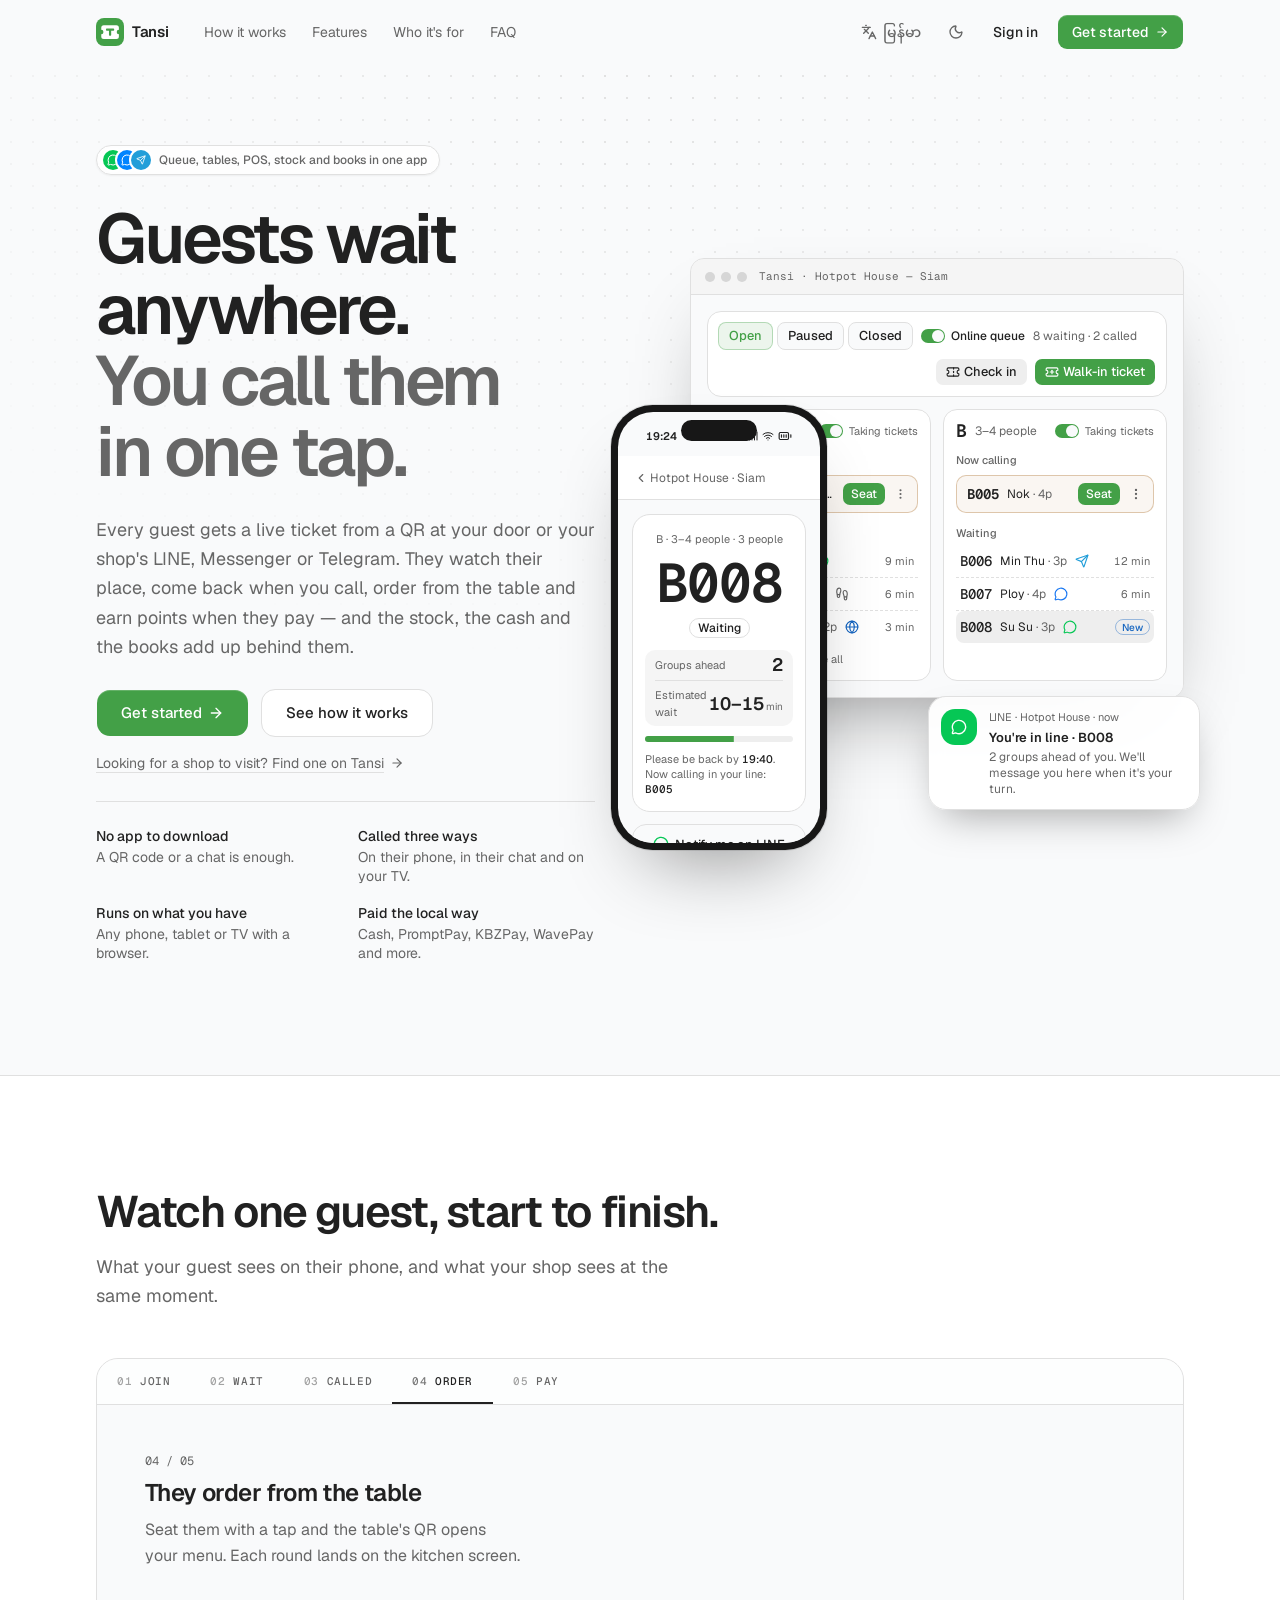
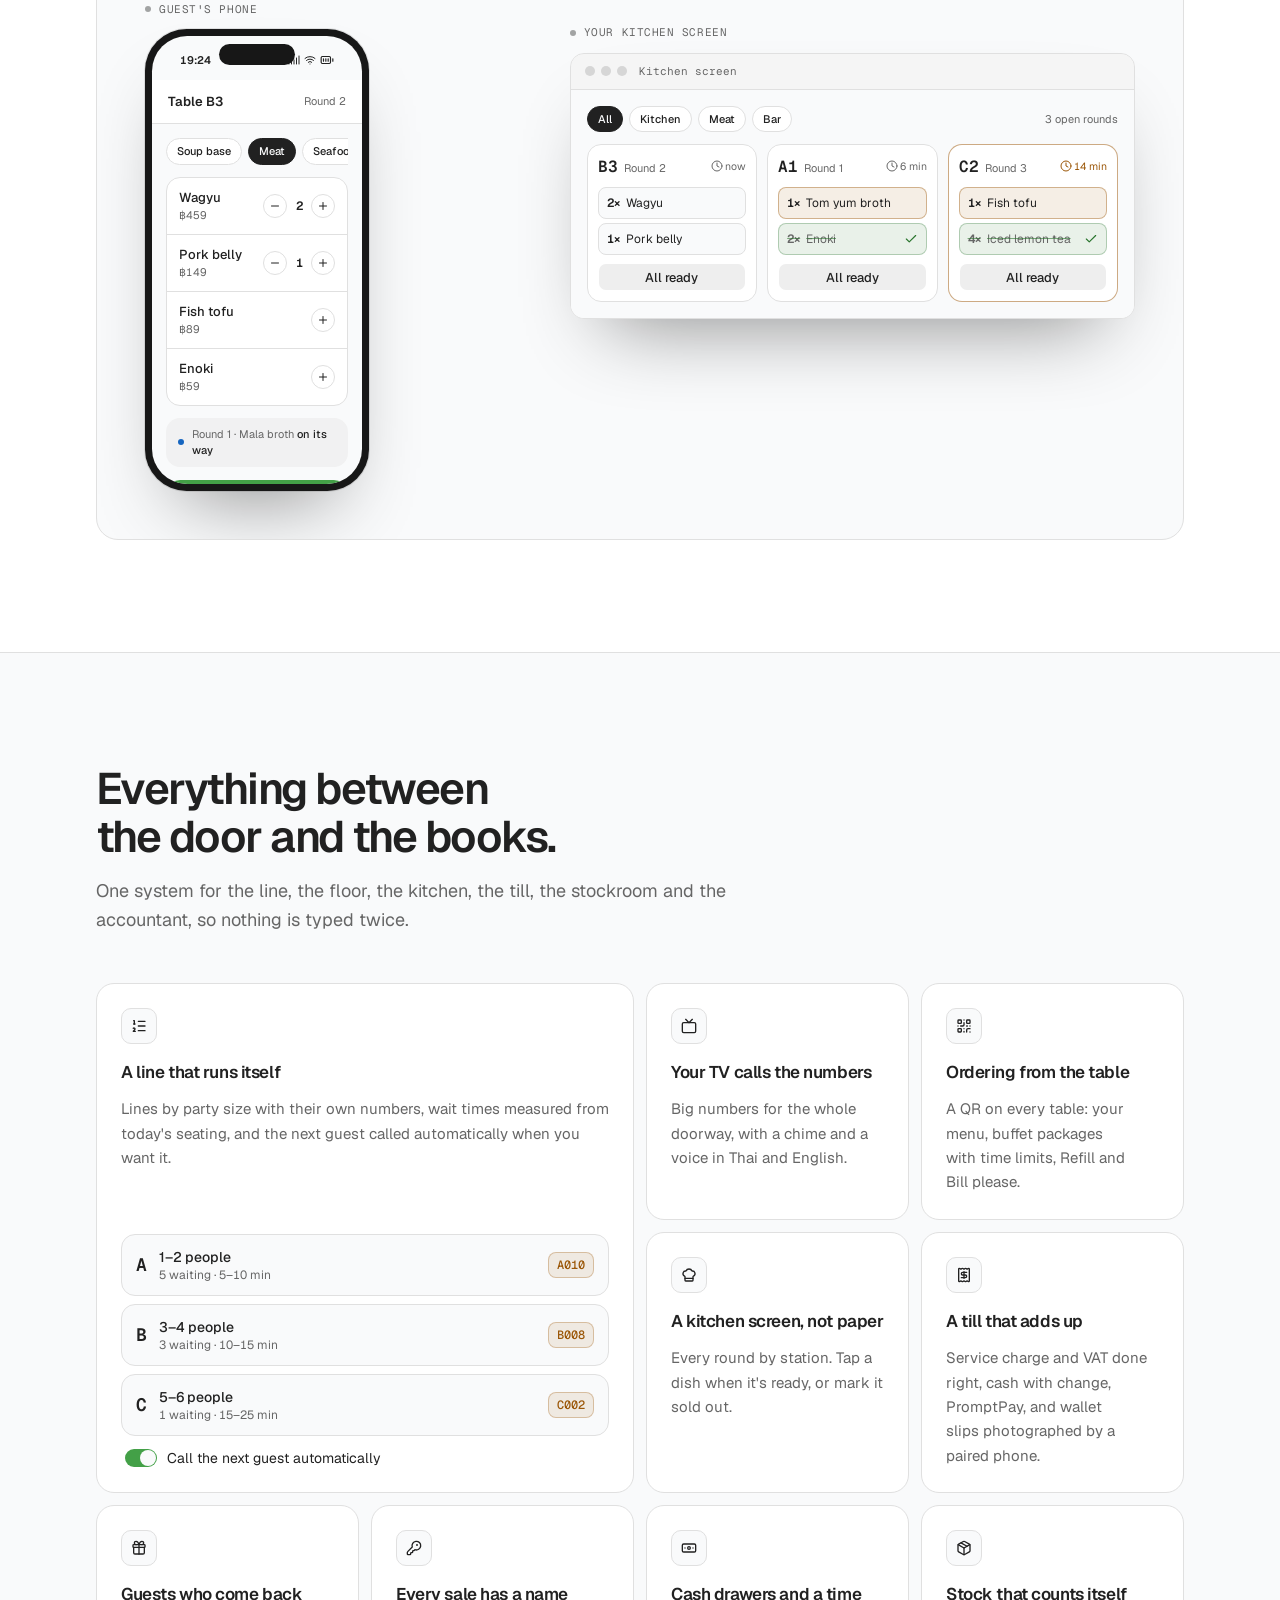
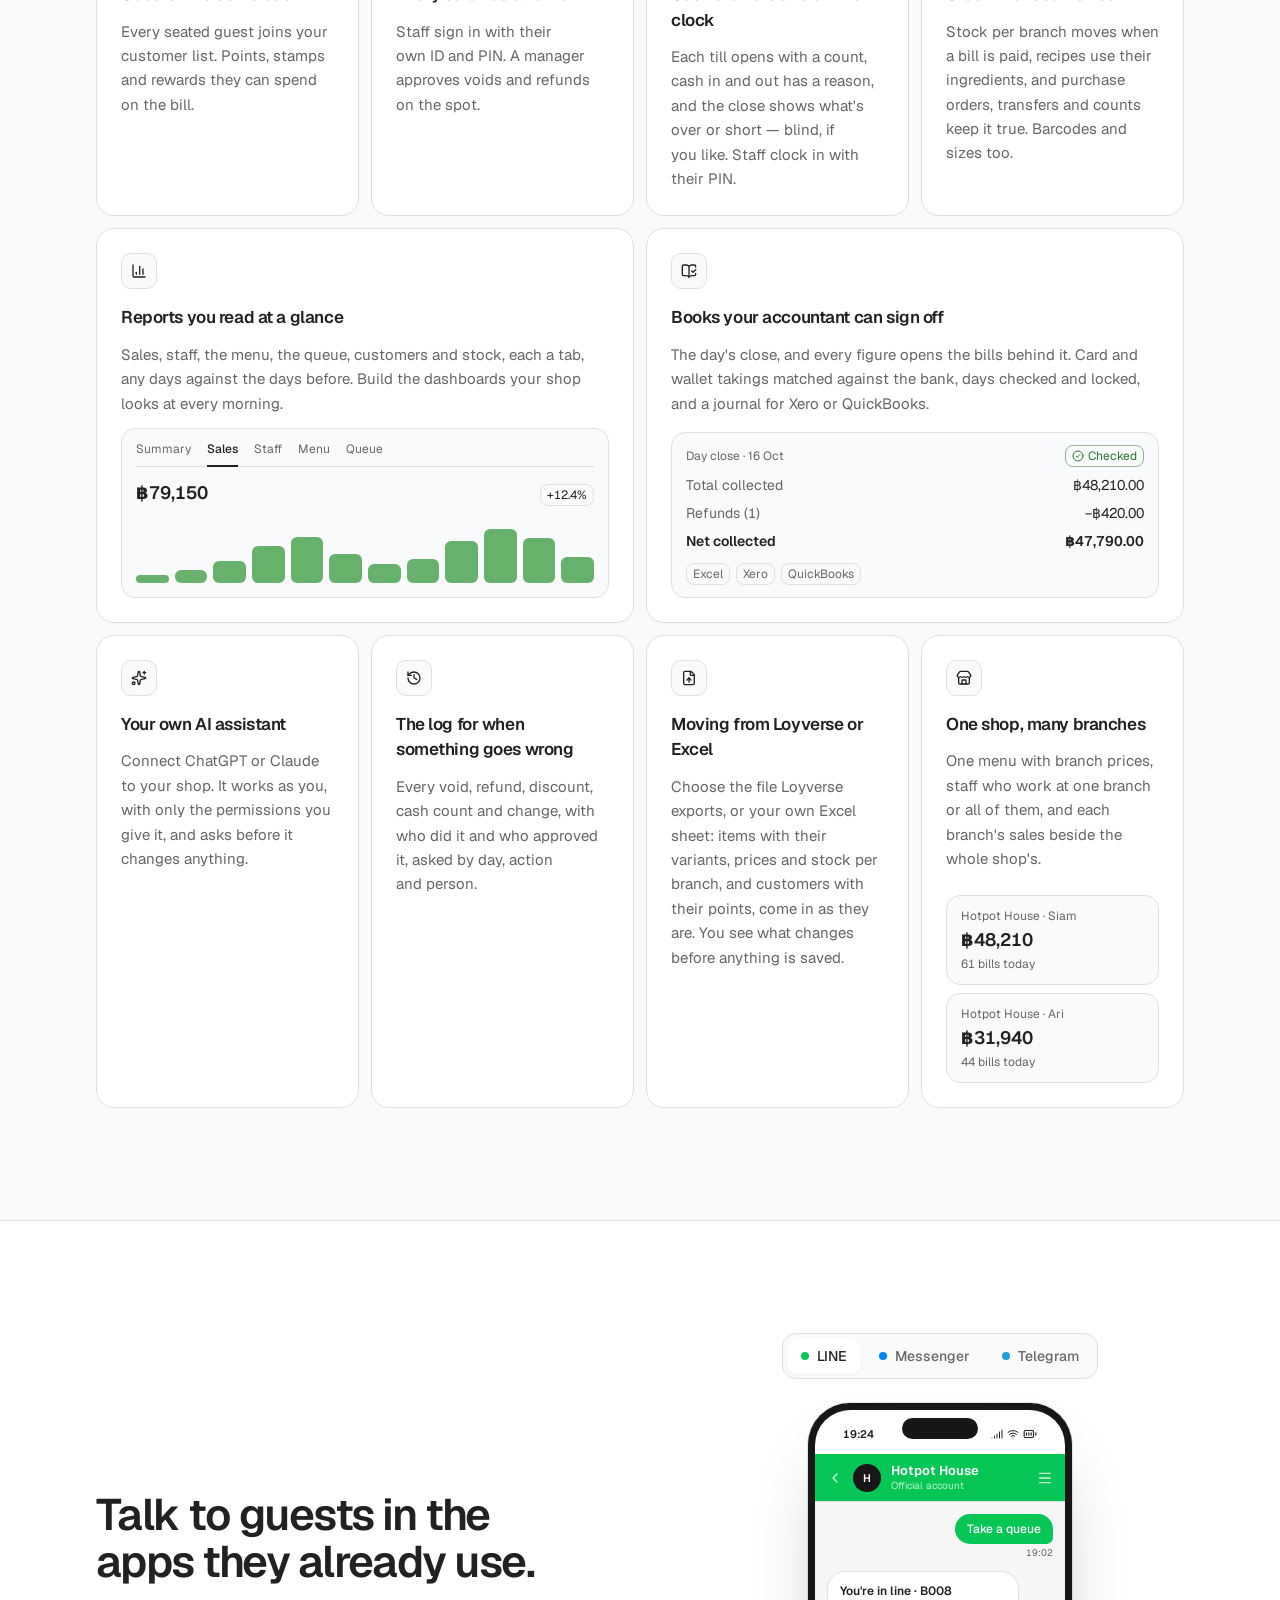
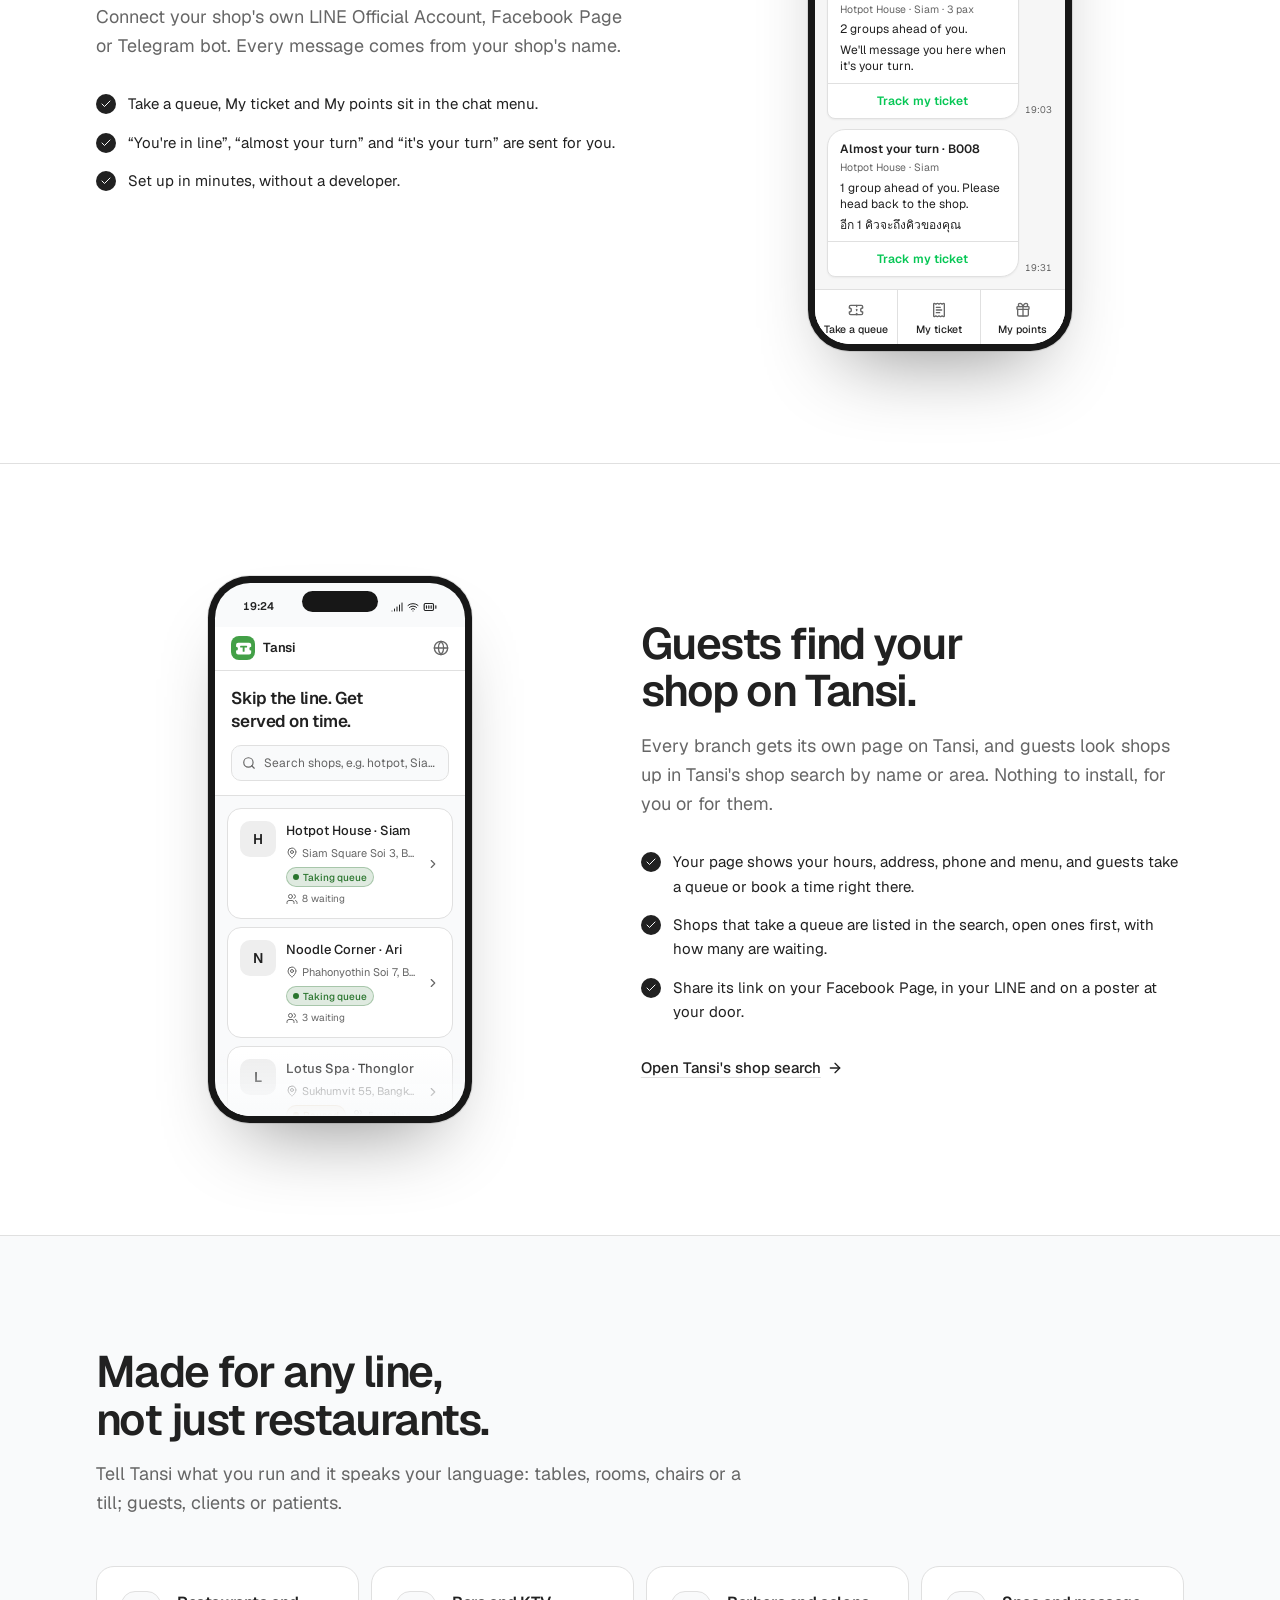
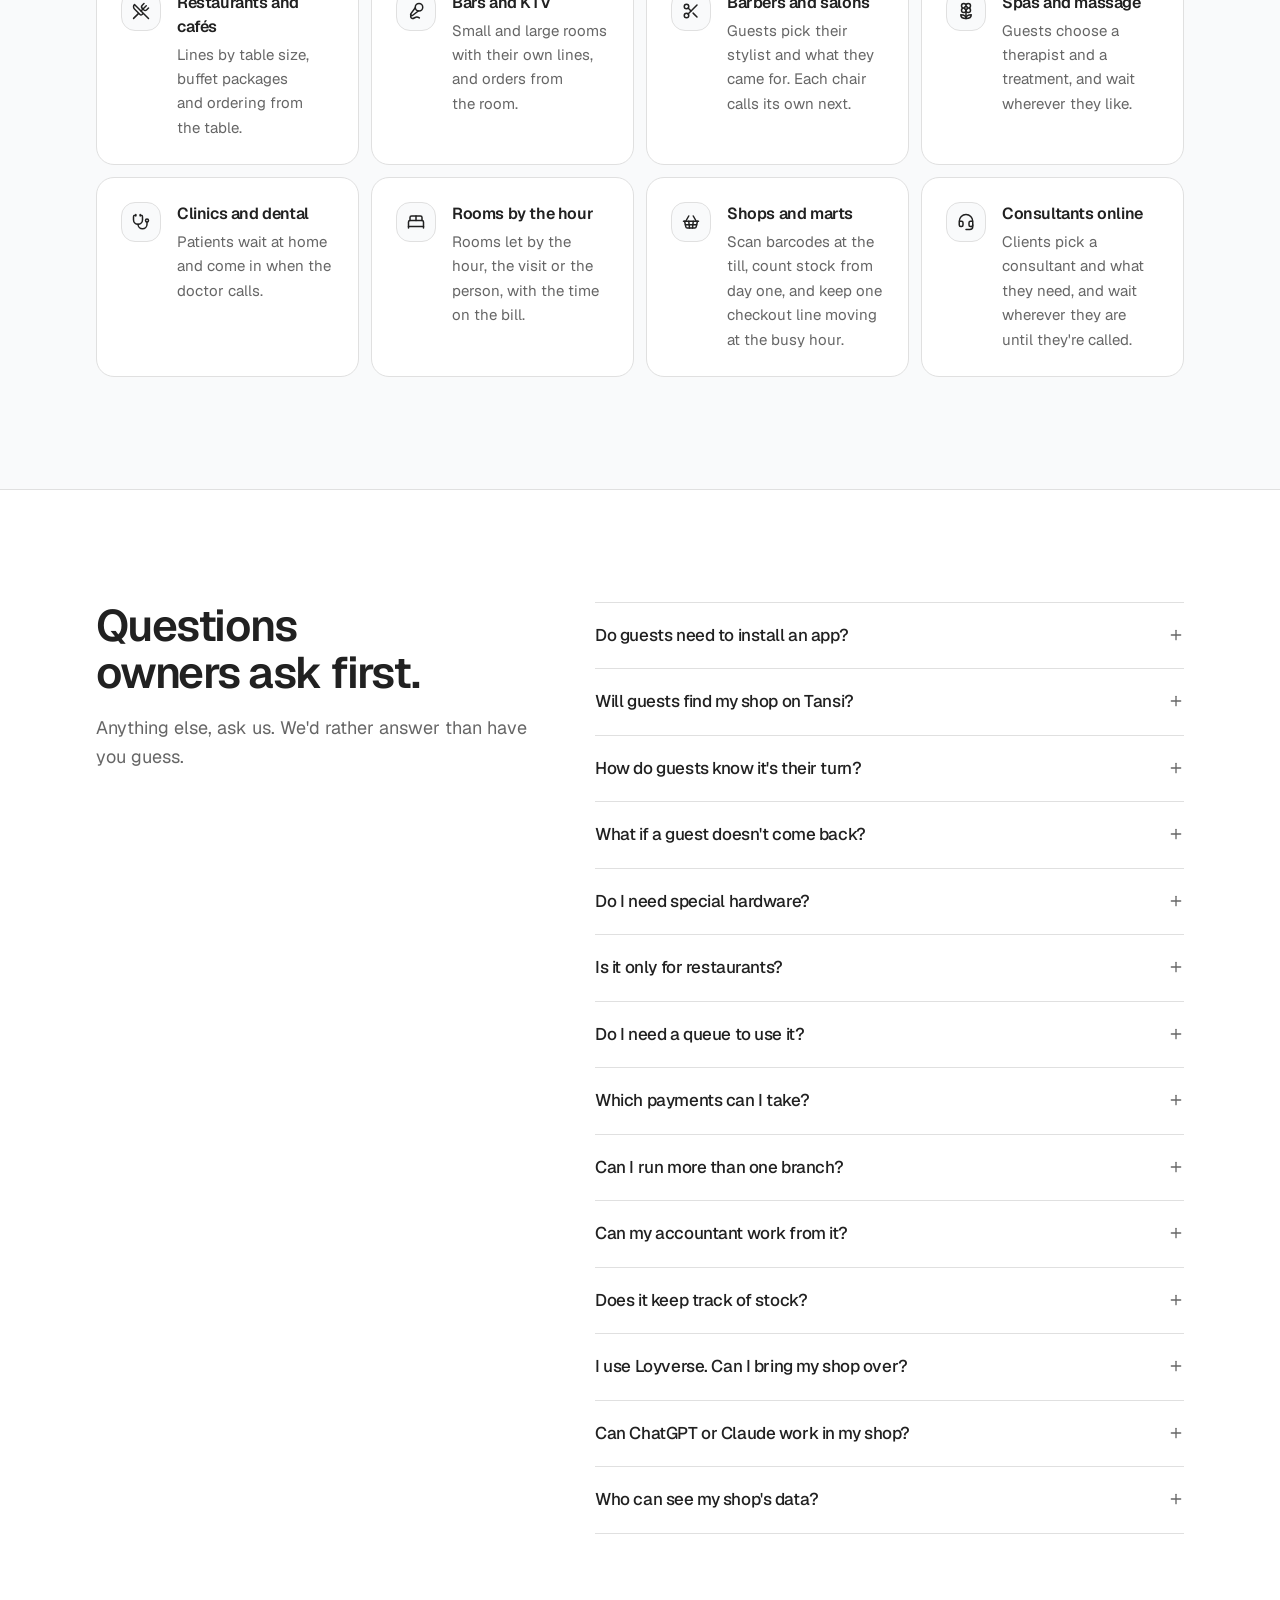
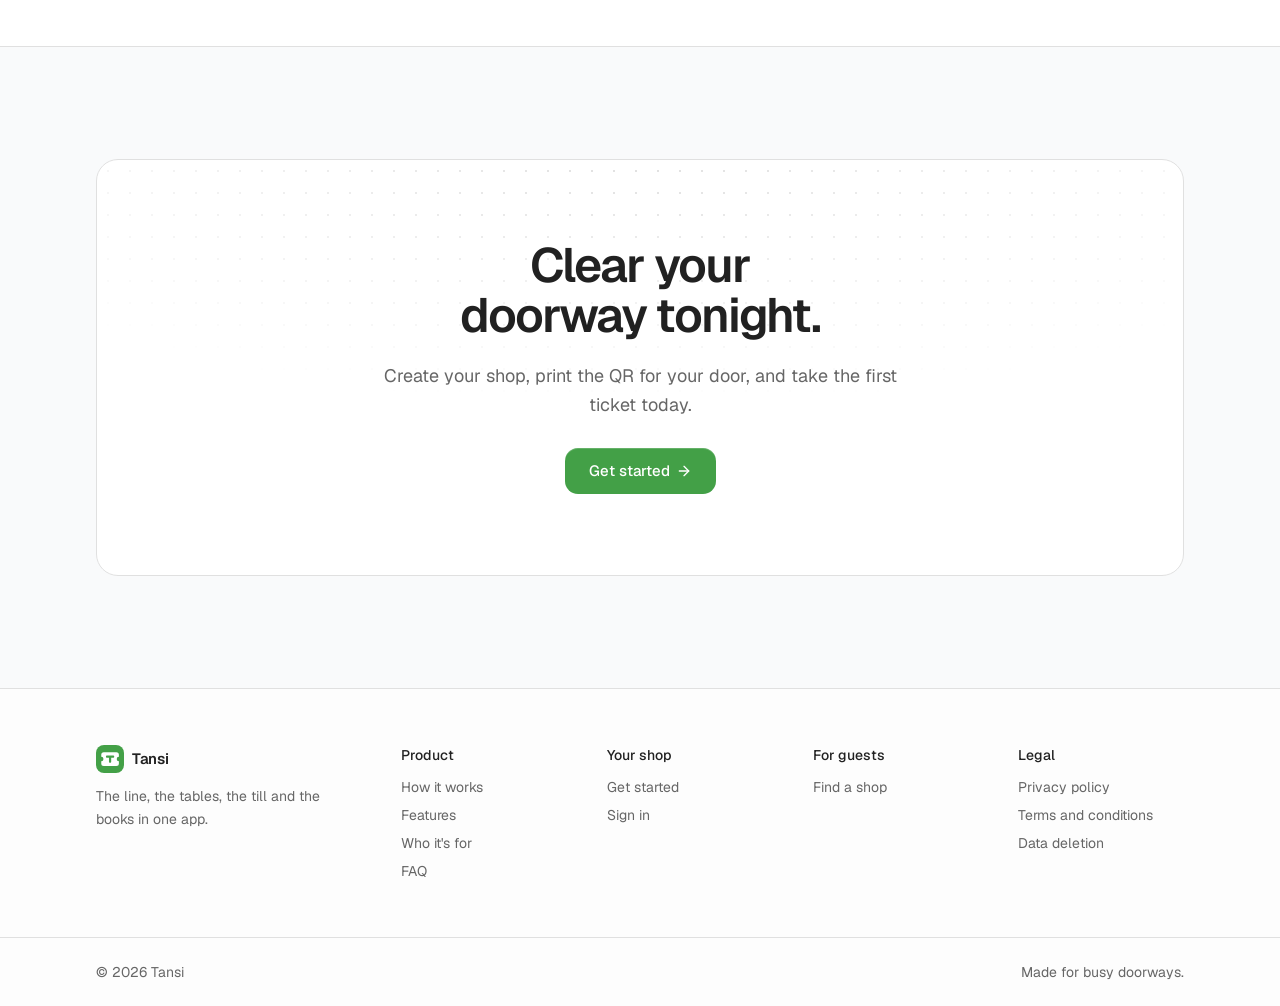
==== commit 4813aca3: "Deploy efd098e from release/production Built from the Queue monorepo. This repo holds output only; d" ====
--- a/index.html
+++ b/index.html
@@ -27,7 +27,7 @@
     <meta name="twitter:description" content="Give every guest a live ticket from a QR or your shop's LINE, Messenger or Telegram. Call them in one tap, take orders at the table, get paid, count your stock, close the day for your accountant and bring regulars back — in one app." />
     <meta name="twitter:image" content="https://tansi.store/og.png" />
     <meta name="twitter:image:alt" content="Guests wait anywhere. You call them in one tap. — Tansi" />
-    <script type="application/ld+json">{"@context":"https://schema.org","@graph":[{"@type":"Organization","@id":"https://tansi.store/#organization","name":"Tansi","alternateName":"တန်းစီ","url":"https://tansi.store/","logo":{"@type":"ImageObject","url":"https://tansi.store/icons/icon-512.png","width":512,"height":512},"sameAs":["https://app.tansi.store"]},{"@type":"WebSite","@id":"https://tansi.store/#website","name":"Tansi","alternateName":"တန်းစီ","url":"https://tansi.store/","inLanguage":["en","my"],"publisher":{"@id":"https://tansi.store/#organization"}},{"@type":"SoftwareApplication","name":"Tansi","url":"https://tansi.store/","inLanguage":"en","availableLanguage":["en","my"],"description":"Give every guest a live ticket from a QR or your shop's LINE, Messenger or Telegram. Call them in one tap, take orders at the table, get paid, count your stock, close the day for your accountant and bring regulars back — in one app.","applicationCategory":"BusinessApplication","applicationSubCategory":"Queue management, point of sale and loyalty","operatingSystem":"Web browser","image":"https://tansi.store/og.png","publisher":{"@id":"https://tansi.store/#organization"},"isPartOf":{"@id":"https://tansi.store/#website"},"featureList":["A line that runs itself","Your TV calls the numbers","Ordering from the table","A kitchen screen, not paper","A till that adds up","Guests who come back","Every sale has a name","Cash drawers and a time clock","Stock that counts itself","Reports you read at a glance","Books your accountant can sign off","Your own AI assistant","The log for when something goes wrong","One shop, many branches"]},{"@type":"FAQPage","inLanguage":"en","mainEntity":[{"@type":"Question","name":"Do guests need to install an app?","acceptedAnswer":{"@type":"Answer","text":"No. They scan your QR or use your shop's LINE, Messenger or Telegram, and the ticket opens in their phone's browser."}},{"@type":"Question","name":"Will guests find my shop on Tansi?","acceptedAnswer":{"@type":"Answer","text":"Yes. Every branch has its own page on Tansi with its hours, address and menu, and shops that take a queue are listed in Tansi's shop search, where guests look shops up by name or area. A shop that only uses the POS keeps its page but isn't listed."}},{"@type":"Question","name":"How do guests know it's their turn?","acceptedAnswer":{"@type":"Answer","text":"Their ticket page turns green, chimes and vibrates; a LINE or Telegram message arrives (Messenger inside its 24-hour window); and your TV shows the number and announces it."}},{"@type":"Question","name":"What if a guest doesn't come back?","acceptedAnswer":{"@type":"Answer","text":"After the minutes you choose, the ticket is skipped on its own. If they turn up later, staff put them back at the front in one tap."}},{"@type":"Question","name":"Do I need special hardware?","acceptedAnswer":{"@type":"Answer","text":"No. Any phone, tablet or computer with a browser runs it, and any TV with a browser shows the waiting list. A camera or a USB scanner for check-in is optional: staff can tap the guest's number instead."}},{"@type":"Question","name":"Is it only for restaurants?","acceptedAnswer":{"@type":"Answer","text":"No. Barbers, salons, spas, clinics, KTV, rooms let by the hour, shops and marts use it too: guests can pick their stylist or doctor, rooms can be charged by the hour, by the visit or by the person, and a mart scans barcodes at the till."}},{"@type":"Question","name":"Do I need a queue to use it?","acceptedAnswer":{"@type":"Answer","text":"No. Choose “No, just the POS” when you create your shop and Tansi is your till: your menu, bills at the table or the counter, payments, customers, rewards, stock and the books. Turn the queue on in Shop settings the day a line forms at your door."}},{"@type":"Question","name":"Which payments can I take?","acceptedAnswer":{"@type":"Answer","text":"Cash with change, PromptPay QR, cards, and wallet apps such as KBZPay, WavePay, AYA Pay, CB Pay, TrueMoney and MMQR. For a wallet payment a paired phone photographs the slip, so the bill keeps its proof."}},{"@type":"Question","name":"Can I run more than one branch?","acceptedAnswer":{"@type":"Answer","text":"Yes. One shop holds every branch: a shared menu with branch prices, staff who work at one branch or all of them, and sales for each branch and the whole shop."}},{"@type":"Question","name":"Can my accountant work from it?","acceptedAnswer":{"@type":"Answer","text":"Yes. Each day closes with a Z report, every figure opens the bills behind it, a refund is booked on the day it's made so a closed day never changes, card and wallet takings are matched against the bank, and the books download as an Excel workbook or a journal file for Xero or QuickBooks."}},{"@type":"Question","name":"Does it keep track of stock?","acceptedAnswer":{"@type":"Answer","text":"If you switch it on. Stock is kept per branch and moves when a bill is paid; dishes made of ingredients use them; purchase orders, transfers between branches, counts and adjustments keep it true; and you see its value and your gross profit. A shop or mart counts stock from the start."}},{"@type":"Question","name":"Can ChatGPT or Claude work in my shop?","acceptedAnswer":{"@type":"Answer","text":"Yes, as you and only as far as you allow: connect your own AI app, tick which of your permissions it gets, and it asks before it changes anything. Everything it does is in the activity log, and you can disconnect it any time."}},{"@type":"Question","name":"Who can see my shop's data?","acceptedAnswer":{"@type":"Answer","text":"Only your shop. Every shop's data is kept apart, chat app credentials are encrypted, staff see only what their role allows, and voids, refunds and other sensitive actions are recorded with who did them and who approved them."}}]}]}</script>
+    <script type="application/ld+json">{"@context":"https://schema.org","@graph":[{"@type":"Organization","@id":"https://tansi.store/#organization","name":"Tansi","alternateName":"တန်းစီ","url":"https://tansi.store/","logo":{"@type":"ImageObject","url":"https://tansi.store/icons/icon-512.png","width":512,"height":512},"sameAs":["https://app.tansi.store"]},{"@type":"WebSite","@id":"https://tansi.store/#website","name":"Tansi","alternateName":"တန်းစီ","url":"https://tansi.store/","inLanguage":["en","my"],"publisher":{"@id":"https://tansi.store/#organization"}},{"@type":"SoftwareApplication","name":"Tansi","url":"https://tansi.store/","inLanguage":"en","availableLanguage":["en","my"],"description":"Give every guest a live ticket from a QR or your shop's LINE, Messenger or Telegram. Call them in one tap, take orders at the table, get paid, count your stock, close the day for your accountant and bring regulars back — in one app.","applicationCategory":"BusinessApplication","applicationSubCategory":"Queue management, point of sale and loyalty","operatingSystem":"Web browser","image":"https://tansi.store/og.png","publisher":{"@id":"https://tansi.store/#organization"},"isPartOf":{"@id":"https://tansi.store/#website"},"featureList":["A line that runs itself","Your TV calls the numbers","Ordering from the table","A kitchen screen, not paper","A till that adds up","Guests who come back","Every sale has a name","Cash drawers and a time clock","Stock that counts itself","Reports you read at a glance","Books your accountant can sign off","Your own AI assistant","The log for when something goes wrong","Moving from Loyverse or Excel","One shop, many branches"]},{"@type":"FAQPage","inLanguage":"en","mainEntity":[{"@type":"Question","name":"Do guests need to install an app?","acceptedAnswer":{"@type":"Answer","text":"No. They scan your QR or use your shop's LINE, Messenger or Telegram, and the ticket opens in their phone's browser."}},{"@type":"Question","name":"Will guests find my shop on Tansi?","acceptedAnswer":{"@type":"Answer","text":"Yes. Every branch has its own page on Tansi with its hours, address and menu, and shops that take a queue are listed in Tansi's shop search, where guests look shops up by name or area. A shop that only uses the POS keeps its page but isn't listed."}},{"@type":"Question","name":"How do guests know it's their turn?","acceptedAnswer":{"@type":"Answer","text":"Their ticket page turns green, chimes and vibrates; a LINE or Telegram message arrives (Messenger inside its 24-hour window); and your TV shows the number and announces it."}},{"@type":"Question","name":"What if a guest doesn't come back?","acceptedAnswer":{"@type":"Answer","text":"After the minutes you choose, the ticket is skipped on its own. If they turn up later, staff put them back at the front in one tap."}},{"@type":"Question","name":"Do I need special hardware?","acceptedAnswer":{"@type":"Answer","text":"No. Any phone, tablet or computer with a browser runs it, and any TV with a browser shows the waiting list. A camera or a USB scanner for check-in is optional: staff can tap the guest's number instead."}},{"@type":"Question","name":"Is it only for restaurants?","acceptedAnswer":{"@type":"Answer","text":"No. Barbers, salons, spas, clinics, KTV, rooms let by the hour, shops and marts use it too: guests can pick their stylist or doctor, rooms can be charged by the hour, by the visit or by the person, and a mart scans barcodes at the till."}},{"@type":"Question","name":"Do I need a queue to use it?","acceptedAnswer":{"@type":"Answer","text":"No. Choose “No, just the POS” when you create your shop and Tansi is your till: your menu, bills at the table or the counter, payments, customers, rewards, stock and the books. Turn the queue on in Shop settings the day a line forms at your door."}},{"@type":"Question","name":"Which payments can I take?","acceptedAnswer":{"@type":"Answer","text":"Cash with change, PromptPay QR, cards, and wallet apps such as KBZPay, WavePay, AYA Pay, CB Pay, TrueMoney and MMQR. For a wallet payment a paired phone photographs the slip, so the bill keeps its proof."}},{"@type":"Question","name":"Can I run more than one branch?","acceptedAnswer":{"@type":"Answer","text":"Yes. One shop holds every branch: a shared menu with branch prices, staff who work at one branch or all of them, and sales for each branch and the whole shop."}},{"@type":"Question","name":"Can my accountant work from it?","acceptedAnswer":{"@type":"Answer","text":"Yes. Each day closes with a Z report, every figure opens the bills behind it, a refund is booked on the day it's made so a closed day never changes, card and wallet takings are matched against the bank, and the books download as an Excel workbook or a journal file for Xero or QuickBooks."}},{"@type":"Question","name":"Does it keep track of stock?","acceptedAnswer":{"@type":"Answer","text":"If you switch it on. Stock is kept per branch and moves when a bill is paid; dishes made of ingredients use them; purchase orders, transfers between branches, counts and adjustments keep it true; and you see its value and your gross profit. A shop or mart counts stock from the start."}},{"@type":"Question","name":"I use Loyverse. Can I bring my shop over?","acceptedAnswer":{"@type":"Answer","text":"Yes. Export your items and your customers from Loyverse's Back Office and choose those files under Import in Tansi. Items come with their categories, variants, prices and costs, and the stock at each branch if you count stock; customers with their phone, email, points and visits. An Excel sheet works the same way, with a template to fill in. Tansi shows what it will add, update or leave out before anything is saved, and importing the same file again makes no copies. Loyverse's modifiers aren't brought yet."}},{"@type":"Question","name":"Can ChatGPT or Claude work in my shop?","acceptedAnswer":{"@type":"Answer","text":"Yes, as you and only as far as you allow: connect your own AI app, tick which of your permissions it gets, and it asks before it changes anything. Everything it does is in the activity log, and you can disconnect it any time."}},{"@type":"Question","name":"Who can see my shop's data?","acceptedAnswer":{"@type":"Answer","text":"Only your shop. Every shop's data is kept apart, chat app credentials are encrypted, staff see only what their role allows, and voids, refunds and other sensitive actions are recorded with who did them and who approved them."}}]}]}</script>
     <link rel="icon" href="/favicon.ico" sizes="any" />
     <link rel="icon" href="/icons/icon.svg" type="image/svg+xml" />
     <link rel="apple-touch-icon" href="/icons/apple-touch-icon.png" />
@@ -42,10 +42,10 @@
         }
       } catch (e) {}
     </script>
-    <script type="module" crossorigin src="/assets/index-BoCJ6wQr.js"></script>
+    <script type="module" crossorigin src="/assets/index-DSCrqe7F.js"></script>
     <link rel="stylesheet" crossorigin href="/assets/index-B7bVwHia.css">
   </head>
   <body>
-    <div id="root" data-page="home" data-lang="en"><div id="top" class="flex min-h-svh flex-col"><a href="#main" class="sr-only z-50 rounded-md bg-foreground px-3 py-2 text-sm text-background focus:not-sr-only focus:fixed focus:top-3 focus:left-3">Skip to content</a><header class="sticky top-0 z-40 border-b border-transparent pt-[env(safe-area-inset-top)] transition-colors duration-200 data-[scrolled]:border-border data-[scrolled]:bg-background/80 data-[scrolled]:backdrop-blur-md"><div class="mx-auto flex h-16 w-full max-w-6xl items-center gap-6 px-5 sm:px-6 lg:px-8"><a href="#top" class="rounded-md outline-none focus-visible:ring-3 focus-visible:ring-ring/50"><span class="flex items-center gap-2 text-[15px] font-semibold tracking-tight"><span data-slot="brand-tile" class="flex size-7 shrink-0 items-center justify-center rounded-md bg-primary text-primary-foreground"><svg data-slot="brand-mark" viewBox="8 8 32 32" fill="currentColor" aria-hidden="true" class="size-[72%]"><path fill-rule="evenodd" d="M14 13h20a4 4 0 0 1 4 4v3.5a3.5 3.5 0 0 0 0 7V31a4 4 0 0 1-4 4H14a4 4 0 0 1-4-4v-3.5a3.5 3.5 0 0 0 0-7V17a4 4 0 0 1 4-4zM18.7 18.5h10.6a1.2 1.2 0 0 1 1.2 1.2v1.1a1.2 1.2 0 0 1-1.2 1.2h-3.55v6.8a1.2 1.2 0 0 1-1.2 1.2h-1.1a1.2 1.2 0 0 1-1.2-1.2V22H18.7a1.2 1.2 0 0 1-1.2-1.2v-1.1a1.2 1.2 0 0 1 1.2-1.2z"></path></svg></span>Tansi</span></a><nav aria-label="Sections" class="hidden items-center gap-0.5 lg:flex"><a href="#how" class="rounded-md px-3 py-2 text-sm whitespace-nowrap text-muted-foreground transition-colors outline-none hover:bg-muted hover:text-foreground focus-visible:ring-3 focus-visible:ring-ring/50">How it works</a><a href="#features" class="rounded-md px-3 py-2 text-sm whitespace-nowrap text-muted-foreground transition-colors outline-none hover:bg-muted hover:text-foreground focus-visible:ring-3 focus-visible:ring-ring/50">Features</a><a href="#businesses" class="rounded-md px-3 py-2 text-sm whitespace-nowrap text-muted-foreground transition-colors outline-none hover:bg-muted hover:text-foreground focus-visible:ring-3 focus-visible:ring-ring/50">Who it&#x27;s for</a><a href="#faq" class="rounded-md px-3 py-2 text-sm whitespace-nowrap text-muted-foreground transition-colors outline-none hover:bg-muted hover:text-foreground focus-visible:ring-3 focus-visible:ring-ring/50">FAQ</a></nav><div class="ml-auto flex items-center gap-1.5"><a href="/my/" hrefLang="my" lang="my" aria-label="Language: မြန်မာ" data-slot="button" data-variant="ghost" data-size="default" class="group/button inline-flex shrink-0 items-center justify-center rounded-lg border border-transparent bg-clip-padding font-medium whitespace-nowrap transition-all outline-none select-none focus-visible:border-ring focus-visible:ring-3 focus-visible:ring-ring/50 active:not-aria-[haspopup]:translate-y-px disabled:pointer-events-none disabled:opacity-50 aria-invalid:border-destructive aria-invalid:ring-3 aria-invalid:ring-destructive/20 dark:aria-invalid:border-destructive/50 dark:aria-invalid:ring-destructive/40 [&amp;_svg]:pointer-events-none [&amp;_svg]:shrink-0 [&amp;_svg:not([class*=&#x27;size-&#x27;])]:size-4 hover:bg-muted hover:text-foreground aria-expanded:bg-muted aria-expanded:text-foreground dark:hover:bg-muted/50 has-data-[icon=inline-end]:pr-2 has-data-[icon=inline-start]:pl-2 h-9 gap-1.5 px-2.5 text-sm text-muted-foreground"><svg xmlns="http://www.w3.org/2000/svg" width="24" height="24" viewBox="0 0 24 24" fill="none" stroke="currentColor" stroke-width="2" stroke-linecap="round" stroke-linejoin="round" class="lucide lucide-languages" aria-hidden="true"><path d="m5 8 6 6"></path><path d="m4 14 6-6 2-3"></path><path d="M2 5h12"></path><path d="M7 2h1"></path><path d="m22 22-5-10-5 10"></path><path d="M14 18h6"></path></svg>မြန်မာ</a><button data-slot="button" data-variant="ghost" data-size="icon" class="group/button inline-flex shrink-0 items-center justify-center rounded-lg border border-transparent bg-clip-padding text-sm font-medium whitespace-nowrap transition-all outline-none select-none focus-visible:border-ring focus-visible:ring-3 focus-visible:ring-ring/50 active:not-aria-[haspopup]:translate-y-px disabled:pointer-events-none disabled:opacity-50 aria-invalid:border-destructive aria-invalid:ring-3 aria-invalid:ring-destructive/20 dark:aria-invalid:border-destructive/50 dark:aria-invalid:ring-destructive/40 [&amp;_svg]:pointer-events-none [&amp;_svg]:shrink-0 [&amp;_svg:not([class*=&#x27;size-&#x27;])]:size-4 hover:bg-muted hover:text-foreground aria-expanded:bg-muted aria-expanded:text-foreground dark:hover:bg-muted/50 size-9 text-muted-foreground" aria-pressed="false"><svg xmlns="http://www.w3.org/2000/svg" width="24" height="24" viewBox="0 0 24 24" fill="none" stroke="currentColor" stroke-width="2" stroke-linecap="round" stroke-linejoin="round" class="lucide lucide-moon dark:hidden" aria-hidden="true"><path d="M20.985 12.486a9 9 0 1 1-9.473-9.472c.405-.022.617.46.402.803a6 6 0 0 0 8.268 8.268c.344-.215.825-.004.803.401"></path></svg><svg xmlns="http://www.w3.org/2000/svg" width="24" height="24" viewBox="0 0 24 24" fill="none" stroke="currentColor" stroke-width="2" stroke-linecap="round" stroke-linejoin="round" class="lucide lucide-sun hidden dark:block" aria-hidden="true"><circle cx="12" cy="12" r="4"></circle><path d="M12 2v2"></path><path d="M12 20v2"></path><path d="m4.93 4.93 1.41 1.41"></path><path d="m17.66 17.66 1.41 1.41"></path><path d="M2 12h2"></path><path d="M20 12h2"></path><path d="m6.34 17.66-1.41 1.41"></path><path d="m19.07 4.93-1.41 1.41"></path></svg><span class="sr-only">Dark theme</span></button><a href="https://app.tansi.store/login?next=%2Fdashboard" data-slot="button" data-variant="ghost" data-size="default" class="group/button shrink-0 items-center justify-center rounded-lg border border-transparent bg-clip-padding font-medium whitespace-nowrap transition-all outline-none select-none focus-visible:border-ring focus-visible:ring-3 focus-visible:ring-ring/50 active:not-aria-[haspopup]:translate-y-px disabled:pointer-events-none disabled:opacity-50 aria-invalid:border-destructive aria-invalid:ring-3 aria-invalid:ring-destructive/20 dark:aria-invalid:border-destructive/50 dark:aria-invalid:ring-destructive/40 [&amp;_svg]:pointer-events-none [&amp;_svg]:shrink-0 [&amp;_svg:not([class*=&#x27;size-&#x27;])]:size-4 hover:bg-muted hover:text-foreground aria-expanded:bg-muted aria-expanded:text-foreground dark:hover:bg-muted/50 gap-1.5 has-data-[icon=inline-end]:pr-2 has-data-[icon=inline-start]:pl-2 hidden h-9 px-3 text-sm sm:inline-flex">Sign in</a><a href="https://app.tansi.store/login?next=%2Fdashboard" data-slot="button" data-variant="default" data-size="default" class="group/button shrink-0 items-center justify-center border border-transparent bg-clip-padding font-medium whitespace-nowrap transition-all outline-none select-none focus-visible:border-ring focus-visible:ring-3 focus-visible:ring-ring/50 active:not-aria-[haspopup]:translate-y-px disabled:pointer-events-none disabled:opacity-50 aria-invalid:border-destructive aria-invalid:ring-3 aria-invalid:ring-destructive/20 dark:aria-invalid:border-destructive/50 dark:aria-invalid:ring-destructive/40 [&amp;_svg]:pointer-events-none [&amp;_svg]:shrink-0 [&amp;_svg:not([class*=&#x27;size-&#x27;])]:size-4 bg-primary text-primary-foreground hover:bg-primary/80 has-data-[icon=inline-end]:pr-2 has-data-[icon=inline-start]:pl-2 gap-1.5 shadow-[inset_0_1px_0_rgb(255_255_255/0.18)] h-9 rounded-lg px-3.5 text-sm hidden sm:inline-flex">Get started<svg xmlns="http://www.w3.org/2000/svg" width="24" height="24" viewBox="0 0 24 24" fill="none" stroke="currentColor" stroke-width="2" stroke-linecap="round" stroke-linejoin="round" class="lucide lucide-arrow-right size-3.5" aria-hidden="true"><path d="M5 12h14"></path><path d="m12 5 7 7-7 7"></path></svg></a><button data-slot="sheet-trigger" data-variant="outline" data-size="icon" class="group/button inline-flex shrink-0 items-center justify-center rounded-lg border bg-clip-padding text-sm font-medium whitespace-nowrap transition-all outline-none select-none focus-visible:border-ring focus-visible:ring-3 focus-visible:ring-ring/50 active:not-aria-[haspopup]:translate-y-px disabled:pointer-events-none disabled:opacity-50 aria-invalid:border-destructive aria-invalid:ring-3 aria-invalid:ring-destructive/20 dark:aria-invalid:border-destructive/50 dark:aria-invalid:ring-destructive/40 [&amp;_svg]:pointer-events-none [&amp;_svg]:shrink-0 [&amp;_svg:not([class*=&#x27;size-&#x27;])]:size-4 border-border bg-background hover:bg-muted hover:text-foreground aria-expanded:bg-muted aria-expanded:text-foreground dark:border-input dark:bg-input/30 dark:hover:bg-input/50 size-9 lg:hidden" aria-label="Menu" type="button" aria-haspopup="dialog" aria-expanded="false" data-state="closed"><svg xmlns="http://www.w3.org/2000/svg" width="24" height="24" viewBox="0 0 24 24" fill="none" stroke="currentColor" stroke-width="2" stroke-linecap="round" stroke-linejoin="round" class="lucide lucide-menu" aria-hidden="true"><path d="M4 5h16"></path><path d="M4 12h16"></path><path d="M4 19h16"></path></svg></button></div></div></header><main id="main" class="flex-1"><section class="relative overflow-hidden"><div aria-hidden="true" class="pointer-events-none absolute inset-0 bg-[radial-gradient(var(--border)_1px,transparent_1px)] [background-size:22px_22px] [mask-image:radial-gradient(ellipse_70%_60%_at_50%_0%,black,transparent)] "></div><div class="mx-auto w-full max-w-6xl px-5 sm:px-6 lg:px-8 relative grid items-center gap-16 pt-10 pb-20 sm:pt-14 lg:grid-cols-[minmax(0,1fr)_minmax(0,1.1fr)] lg:gap-10 lg:pt-20 lg:pb-28"><div class="flex flex-col items-start gap-7"><span class="inline-flex items-center gap-2 rounded-full border bg-card/80 py-1 pr-3 pl-1.5 text-xs font-medium text-muted-foreground shadow-xs backdrop-blur"><span class="flex -space-x-1.5" aria-hidden="true"><span class="flex size-5 items-center justify-center rounded-full bg-[#06C755] text-white ring-2 ring-card"><svg xmlns="http://www.w3.org/2000/svg" width="24" height="24" viewBox="0 0 24 24" fill="none" stroke="currentColor" stroke-width="2" stroke-linecap="round" stroke-linejoin="round" class="lucide lucide-message-circle size-3" aria-hidden="true"><path d="M2.992 16.342a2 2 0 0 1 .094 1.167l-1.065 3.29a1 1 0 0 0 1.236 1.168l3.413-.998a2 2 0 0 1 1.099.092 10 10 0 1 0-4.777-4.719"></path></svg></span><span class="flex size-5 items-center justify-center rounded-full bg-[#0084FF] text-white ring-2 ring-card"><svg xmlns="http://www.w3.org/2000/svg" width="24" height="24" viewBox="0 0 24 24" fill="none" stroke="currentColor" stroke-width="2" stroke-linecap="round" stroke-linejoin="round" class="lucide lucide-message-circle size-3" aria-hidden="true"><path d="M2.992 16.342a2 2 0 0 1 .094 1.167l-1.065 3.29a1 1 0 0 0 1.236 1.168l3.413-.998a2 2 0 0 1 1.099.092 10 10 0 1 0-4.777-4.719"></path></svg></span><span class="flex size-5 items-center justify-center rounded-full bg-[#229ED9] text-white ring-2 ring-card"><svg xmlns="http://www.w3.org/2000/svg" width="24" height="24" viewBox="0 0 24 24" fill="none" stroke="currentColor" stroke-width="2" stroke-linecap="round" stroke-linejoin="round" class="lucide lucide-send size-2.5" aria-hidden="true"><path d="M14.536 21.686a.5.5 0 0 0 .937-.024l6.5-19a.496.496 0 0 0-.635-.635l-19 6.5a.5.5 0 0 0-.024.937l7.93 3.18a2 2 0 0 1 1.112 1.11z"></path><path d="m21.854 2.147-10.94 10.939"></path></svg></span></span>Queue, tables, POS, stock and books in one app</span><h1 class="text-[clamp(2.5rem,6.2vw,4.35rem)] leading-[1.02] font-semibold tracking-[-0.045em] text-balance"><span class="block">Guests wait anywhere.</span><span class="block text-muted-foreground">You call them in one tap.</span></h1><p class="max-w-[34rem] text-[17px] leading-relaxed text-pretty text-muted-foreground sm:text-lg">Every guest gets a live ticket from a QR at your door or your shop&#x27;s LINE, Messenger or Telegram. They watch their place, come back when you call, order from the table and earn points when they pay — and the stock, the cash and the books add up behind them.</p><div class="flex flex-col items-start gap-4"><div class="flex flex-wrap gap-3"><a href="https://app.tansi.store/login?next=%2Fdashboard" data-slot="button" data-variant="default" data-size="default" class="group/button inline-flex shrink-0 items-center justify-center border border-transparent bg-clip-padding font-medium whitespace-nowrap transition-all outline-none select-none focus-visible:border-ring focus-visible:ring-3 focus-visible:ring-ring/50 active:not-aria-[haspopup]:translate-y-px disabled:pointer-events-none disabled:opacity-50 aria-invalid:border-destructive aria-invalid:ring-3 aria-invalid:ring-destructive/20 dark:aria-invalid:border-destructive/50 dark:aria-invalid:ring-destructive/40 [&amp;_svg]:pointer-events-none [&amp;_svg]:shrink-0 [&amp;_svg:not([class*=&#x27;size-&#x27;])]:size-4 bg-primary text-primary-foreground hover:bg-primary/80 has-data-[icon=inline-end]:pr-2 has-data-[icon=inline-start]:pl-2 gap-1.5 shadow-[inset_0_1px_0_rgb(255_255_255/0.18)] h-12 rounded-xl px-6 text-[15px]">Get started<svg xmlns="http://www.w3.org/2000/svg" width="24" height="24" viewBox="0 0 24 24" fill="none" stroke="currentColor" stroke-width="2" stroke-linecap="round" stroke-linejoin="round" class="lucide lucide-arrow-right size-4" aria-hidden="true"><path d="M5 12h14"></path><path d="m12 5 7 7-7 7"></path></svg></a><a href="#how" data-slot="button" data-variant="outline" data-size="default" class="group/button inline-flex shrink-0 items-center justify-center border bg-clip-padding font-medium whitespace-nowrap transition-all outline-none select-none focus-visible:border-ring focus-visible:ring-3 focus-visible:ring-ring/50 active:not-aria-[haspopup]:translate-y-px disabled:pointer-events-none disabled:opacity-50 aria-invalid:border-destructive aria-invalid:ring-3 aria-invalid:ring-destructive/20 dark:aria-invalid:border-destructive/50 dark:aria-invalid:ring-destructive/40 [&amp;_svg]:pointer-events-none [&amp;_svg]:shrink-0 [&amp;_svg:not([class*=&#x27;size-&#x27;])]:size-4 border-border hover:bg-muted hover:text-foreground aria-expanded:bg-muted aria-expanded:text-foreground dark:border-input dark:hover:bg-input/50 gap-1.5 has-data-[icon=inline-end]:pr-2 has-data-[icon=inline-start]:pl-2 h-12 rounded-xl bg-card px-6 text-[15px] dark:bg-card">See how it works</a></div><a href="https://app.tansi.store/" class="flex items-center gap-1.5 text-sm text-muted-foreground underline decoration-border underline-offset-4 transition-colors hover:text-foreground hover:decoration-foreground">Looking for a shop to visit? Find one on Tansi<svg xmlns="http://www.w3.org/2000/svg" width="24" height="24" viewBox="0 0 24 24" fill="none" stroke="currentColor" stroke-width="2" stroke-linecap="round" stroke-linejoin="round" class="lucide lucide-arrow-right size-3.5" aria-hidden="true"><path d="M5 12h14"></path><path d="m12 5 7 7-7 7"></path></svg></a></div><dl class="grid w-full max-w-lg grid-cols-2 gap-x-6 gap-y-4 border-t pt-6"><div class="flex flex-col gap-0.5"><dt class="text-sm font-medium">No app to download</dt><dd class="text-sm leading-snug text-muted-foreground">A QR code or a chat is enough.</dd></div><div class="flex flex-col gap-0.5"><dt class="text-sm font-medium">Called three ways</dt><dd class="text-sm leading-snug text-muted-foreground">On their phone, in their chat and on your TV.</dd></div><div class="flex flex-col gap-0.5"><dt class="text-sm font-medium">Runs on what you have</dt><dd class="text-sm leading-snug text-muted-foreground">Any phone, tablet or TV with a browser.</dd></div><div class="flex flex-col gap-0.5"><dt class="text-sm font-medium">Paid the local way</dt><dd class="text-sm leading-snug text-muted-foreground">Cash, PromptPay, KBZPay, WavePay and more.</dd></div></dl></div><div class="relative mx-auto flex w-full max-w-[38rem] flex-col items-center sm:block sm:h-[37rem] lg:mx-0 lg:max-w-none"><div aria-hidden="true" inert="" class="flex-col overflow-hidden rounded-xl border bg-card select-none shadow-[0_40px_80px_-36px_rgb(0_0_0/0.45)] dark:shadow-[0_40px_80px_-36px_rgb(0_0_0/0.9)] absolute top-0 right-0 hidden w-[90%] sm:flex"><div class="flex h-9 shrink-0 items-center gap-3 border-b bg-muted/60 px-3.5"><span class="flex gap-1.5"><span class="size-2.5 rounded-full bg-foreground/15"></span><span class="size-2.5 rounded-full bg-foreground/15"></span><span class="size-2.5 rounded-full bg-foreground/15"></span></span><span class="truncate font-mono text-[11px] text-muted-foreground">Tansi · Hotpot House — Siam</span></div><div class="flex min-h-0 flex-1 flex-col"><div class="@container flex flex-col gap-3 bg-background p-3 sm:p-4"><div class="flex flex-wrap items-center gap-2 rounded-xl border bg-card p-2.5"><div class="flex gap-1"><button data-slot="button" data-variant="outline" data-size="sm" class="group/button inline-flex shrink-0 items-center justify-center border bg-clip-padding font-medium whitespace-nowrap transition-all outline-none select-none focus-visible:border-ring focus-visible:ring-3 focus-visible:ring-ring/50 active:not-aria-[haspopup]:translate-y-px disabled:pointer-events-none disabled:opacity-50 aria-invalid:border-destructive aria-invalid:ring-3 aria-invalid:ring-destructive/20 dark:aria-invalid:border-destructive/50 dark:aria-invalid:ring-destructive/40 [&amp;_svg]:pointer-events-none [&amp;_svg]:shrink-0 hover:text-foreground aria-expanded:bg-muted aria-expanded:text-foreground dark:border-input dark:bg-input/30 dark:hover:bg-input/50 h-7 gap-1 rounded-[min(var(--radius-md),12px)] px-2.5 text-[0.8rem] in-data-[slot=button-group]:rounded-lg has-data-[icon=inline-end]:pr-1.5 has-data-[icon=inline-start]:pl-1.5 [&amp;_svg:not([class*=&#x27;size-&#x27;])]:size-3.5 border-primary/40 bg-primary/10 text-primary hover:bg-primary/10">Open</button><button data-slot="button" data-variant="outline" data-size="sm" class="group/button inline-flex shrink-0 items-center justify-center border bg-clip-padding font-medium whitespace-nowrap transition-all outline-none select-none focus-visible:border-ring focus-visible:ring-3 focus-visible:ring-ring/50 active:not-aria-[haspopup]:translate-y-px disabled:pointer-events-none disabled:opacity-50 aria-invalid:border-destructive aria-invalid:ring-3 aria-invalid:ring-destructive/20 dark:aria-invalid:border-destructive/50 dark:aria-invalid:ring-destructive/40 [&amp;_svg]:pointer-events-none [&amp;_svg]:shrink-0 border-border bg-background hover:bg-muted hover:text-foreground aria-expanded:bg-muted aria-expanded:text-foreground dark:border-input dark:bg-input/30 dark:hover:bg-input/50 h-7 gap-1 rounded-[min(var(--radius-md),12px)] px-2.5 text-[0.8rem] in-data-[slot=button-group]:rounded-lg has-data-[icon=inline-end]:pr-1.5 has-data-[icon=inline-start]:pl-1.5 [&amp;_svg:not([class*=&#x27;size-&#x27;])]:size-3.5">Paused</button><button data-slot="button" data-variant="outline" data-size="sm" class="group/button shrink-0 items-center justify-center border bg-clip-padding font-medium whitespace-nowrap transition-all outline-none select-none focus-visible:border-ring focus-visible:ring-3 focus-visible:ring-ring/50 active:not-aria-[haspopup]:translate-y-px disabled:pointer-events-none disabled:opacity-50 aria-invalid:border-destructive aria-invalid:ring-3 aria-invalid:ring-destructive/20 dark:aria-invalid:border-destructive/50 dark:aria-invalid:ring-destructive/40 [&amp;_svg]:pointer-events-none [&amp;_svg]:shrink-0 border-border bg-background hover:bg-muted hover:text-foreground aria-expanded:bg-muted aria-expanded:text-foreground dark:border-input dark:bg-input/30 dark:hover:bg-input/50 h-7 gap-1 rounded-[min(var(--radius-md),12px)] px-2.5 text-[0.8rem] in-data-[slot=button-group]:rounded-lg has-data-[icon=inline-end]:pr-1.5 has-data-[icon=inline-start]:pl-1.5 [&amp;_svg:not([class*=&#x27;size-&#x27;])]:size-3.5 hidden sm:inline-flex">Closed</button></div><span class="flex items-center gap-1.5 text-xs font-medium"><button type="button" role="switch" aria-checked="true" data-state="checked" value="on" data-slot="switch" data-size="sm" class="peer group/switch relative inline-flex shrink-0 items-center rounded-full border border-transparent transition-all outline-none group-has-[:focus-visible]/field-label:border-transparent group-has-[:focus-visible]/field-label:ring-0 after:absolute after:-inset-x-3 after:-inset-y-2 focus-visible:border-ring focus-visible:ring-3 focus-visible:ring-ring/50 aria-invalid:border-destructive aria-invalid:ring-3 aria-invalid:ring-destructive/20 data-[size=default]:h-[18.4px] data-[size=default]:w-[32px] data-[size=sm]:h-[14px] data-[size=sm]:w-[24px] dark:aria-invalid:border-destructive/50 dark:aria-invalid:ring-destructive/40 data-checked:bg-primary data-unchecked:bg-input dark:data-unchecked:bg-input/80 data-disabled:cursor-not-allowed data-disabled:opacity-50"><span data-state="checked" data-slot="switch-thumb" class="pointer-events-none block rounded-full bg-background ring-0 transition-transform group-data-[size=default]/switch:size-4 group-data-[size=sm]/switch:size-3 group-data-[size=default]/switch:data-checked:translate-x-[calc(100%-2px)] group-data-[size=sm]/switch:data-checked:translate-x-[calc(100%-2px)] dark:data-checked:bg-primary-foreground group-data-[size=default]/switch:data-unchecked:translate-x-0 group-data-[size=sm]/switch:data-unchecked:translate-x-0 dark:data-unchecked:bg-foreground"></span></button><input type="checkbox" aria-hidden="true" tabindex="-1" style="position:absolute;pointer-events:none;opacity:0;margin:0;transform:translateX(-100%)" checked="" value="on"/>Online queue</span><span class="text-xs text-muted-foreground tabular">8 waiting · 2 called</span><div class="ml-auto flex gap-1.5"><button data-slot="button" data-variant="secondary" data-size="sm" class="group/button shrink-0 items-center justify-center border border-transparent bg-clip-padding font-medium whitespace-nowrap transition-all outline-none select-none focus-visible:border-ring focus-visible:ring-3 focus-visible:ring-ring/50 active:not-aria-[haspopup]:translate-y-px disabled:pointer-events-none disabled:opacity-50 aria-invalid:border-destructive aria-invalid:ring-3 aria-invalid:ring-destructive/20 dark:aria-invalid:border-destructive/50 dark:aria-invalid:ring-destructive/40 [&amp;_svg]:pointer-events-none [&amp;_svg]:shrink-0 bg-secondary text-secondary-foreground hover:bg-[color-mix(in_oklch,var(--secondary),var(--foreground)_5%)] aria-expanded:bg-secondary aria-expanded:text-secondary-foreground h-7 gap-1 rounded-[min(var(--radius-md),12px)] px-2.5 text-[0.8rem] in-data-[slot=button-group]:rounded-lg has-data-[icon=inline-end]:pr-1.5 has-data-[icon=inline-start]:pl-1.5 [&amp;_svg:not([class*=&#x27;size-&#x27;])]:size-3.5 hidden md:inline-flex"><svg xmlns="http://www.w3.org/2000/svg" width="24" height="24" viewBox="0 0 24 24" fill="none" stroke="currentColor" stroke-width="2" stroke-linecap="round" stroke-linejoin="round" class="lucide lucide-ticket" aria-hidden="true"><path d="M2 9a3 3 0 0 1 0 6v2a2 2 0 0 0 2 2h16a2 2 0 0 0 2-2v-2a3 3 0 0 1 0-6V7a2 2 0 0 0-2-2H4a2 2 0 0 0-2 2Z"></path><path d="M13 5v2"></path><path d="M13 17v2"></path><path d="M13 11v2"></path></svg> <!-- -->Check in</button><button data-slot="button" data-variant="default" data-size="sm" class="group/button inline-flex shrink-0 items-center justify-center border border-transparent bg-clip-padding font-medium whitespace-nowrap transition-all outline-none select-none focus-visible:border-ring focus-visible:ring-3 focus-visible:ring-ring/50 active:not-aria-[haspopup]:translate-y-px disabled:pointer-events-none disabled:opacity-50 aria-invalid:border-destructive aria-invalid:ring-3 aria-invalid:ring-destructive/20 dark:aria-invalid:border-destructive/50 dark:aria-invalid:ring-destructive/40 [&amp;_svg]:pointer-events-none [&amp;_svg]:shrink-0 bg-primary text-primary-foreground hover:bg-primary/80 h-7 gap-1 rounded-[min(var(--radius-md),12px)] px-2.5 text-[0.8rem] in-data-[slot=button-group]:rounded-lg has-data-[icon=inline-end]:pr-1.5 has-data-[icon=inline-start]:pl-1.5 [&amp;_svg:not([class*=&#x27;size-&#x27;])]:size-3.5"><svg xmlns="http://www.w3.org/2000/svg" width="24" height="24" viewBox="0 0 24 24" fill="none" stroke="currentColor" stroke-width="2" stroke-linecap="round" stroke-linejoin="round" class="lucide lucide-ticket-plus" aria-hidden="true"><path d="M2 9a3 3 0 0 1 0 6v2a2 2 0 0 0 2 2h16a2 2 0 0 0 2-2v-2a3 3 0 0 1 0-6V7a2 2 0 0 0-2-2H4a2 2 0 0 0-2 2Z"></path><path d="M9 12h6"></path><path d="M12 9v6"></path></svg> <!-- -->Walk-in ticket</button></div></div><div class="grid grid-cols-1 gap-3 @[28rem]:grid-cols-2"><section class="flex-col gap-3 rounded-xl border bg-card p-3 hidden @[28rem]:flex"><header class="flex items-center gap-2"><span class="font-mono text-lg leading-none font-semibold">A</span><span class="text-xs text-muted-foreground">1–2 people</span><span class="ml-auto flex items-center gap-1.5 text-[11px] text-muted-foreground"><button type="button" role="switch" aria-checked="true" data-state="checked" value="on" data-slot="switch" data-size="sm" class="peer group/switch relative inline-flex shrink-0 items-center rounded-full border border-transparent transition-all outline-none group-has-[:focus-visible]/field-label:border-transparent group-has-[:focus-visible]/field-label:ring-0 after:absolute after:-inset-x-3 after:-inset-y-2 focus-visible:border-ring focus-visible:ring-3 focus-visible:ring-ring/50 aria-invalid:border-destructive aria-invalid:ring-3 aria-invalid:ring-destructive/20 data-[size=default]:h-[18.4px] data-[size=default]:w-[32px] data-[size=sm]:h-[14px] data-[size=sm]:w-[24px] dark:aria-invalid:border-destructive/50 dark:aria-invalid:ring-destructive/40 data-checked:bg-primary data-unchecked:bg-input dark:data-unchecked:bg-input/80 data-disabled:cursor-not-allowed data-disabled:opacity-50"><span data-state="checked" data-slot="switch-thumb" class="pointer-events-none block rounded-full bg-background ring-0 transition-transform group-data-[size=default]/switch:size-4 group-data-[size=sm]/switch:size-3 group-data-[size=default]/switch:data-checked:translate-x-[calc(100%-2px)] group-data-[size=sm]/switch:data-checked:translate-x-[calc(100%-2px)] dark:data-checked:bg-primary-foreground group-data-[size=default]/switch:data-unchecked:translate-x-0 group-data-[size=sm]/switch:data-unchecked:translate-x-0 dark:data-unchecked:bg-foreground"></span></button><input type="checkbox" aria-hidden="true" tabindex="-1" style="position:absolute;pointer-events:none;opacity:0;margin:0;transform:translateX(-100%)" checked="" value="on"/>Taking tickets</span></header><div class="flex flex-col gap-1.5"><span class="text-[11px] font-medium text-muted-foreground">Now calling</span><div class="flex items-center gap-2 rounded-lg border border-warning/30 bg-warning/5 px-2.5 py-1.5"><span class="font-mono text-sm font-semibold">A010</span><span class="min-w-0 truncate text-xs">Ko Aung<!-- --> <span class="text-muted-foreground tabular">· <!-- -->2p</span></span><button data-slot="button" data-variant="default" data-size="xs" class="group/button inline-flex shrink-0 items-center justify-center border border-transparent bg-clip-padding font-medium whitespace-nowrap transition-all outline-none select-none focus-visible:border-ring focus-visible:ring-3 focus-visible:ring-ring/50 active:not-aria-[haspopup]:translate-y-px disabled:pointer-events-none disabled:opacity-50 aria-invalid:border-destructive aria-invalid:ring-3 aria-invalid:ring-destructive/20 dark:aria-invalid:border-destructive/50 dark:aria-invalid:ring-destructive/40 [&amp;_svg]:pointer-events-none [&amp;_svg]:shrink-0 bg-primary text-primary-foreground hover:bg-primary/80 h-6 gap-1 rounded-[min(var(--radius-md),10px)] px-2 text-xs in-data-[slot=button-group]:rounded-lg has-data-[icon=inline-end]:pr-1.5 has-data-[icon=inline-start]:pl-1.5 [&amp;_svg:not([class*=&#x27;size-&#x27;])]:size-3 ml-auto">Seat</button><svg xmlns="http://www.w3.org/2000/svg" width="24" height="24" viewBox="0 0 24 24" fill="none" stroke="currentColor" stroke-width="2" stroke-linecap="round" stroke-linejoin="round" class="lucide lucide-ellipsis-vertical lucide-more-vertical size-3.5 text-muted-foreground" aria-hidden="true"><circle cx="12" cy="12" r="1"></circle><circle cx="12" cy="5" r="1"></circle><circle cx="12" cy="19" r="1"></circle></svg></div></div><div class="flex flex-col gap-1"><span class="text-[11px] font-medium text-muted-foreground">Waiting</span><ul class="flex flex-col"><li class="flex items-center gap-2 border-b border-dashed px-1 py-1.5 last:border-0"><span class="font-mono text-sm font-medium">A011</span><span class="min-w-0 truncate text-xs">Mai<!-- --> <span class="text-muted-foreground tabular">· <!-- -->2p</span></span><svg xmlns="http://www.w3.org/2000/svg" width="24" height="24" viewBox="0 0 24 24" fill="none" stroke="currentColor" stroke-width="2" stroke-linecap="round" stroke-linejoin="round" class="lucide lucide-message-circle size-3.5 shrink-0 text-[#06C755]" aria-hidden="true"><path d="M2.992 16.342a2 2 0 0 1 .094 1.167l-1.065 3.29a1 1 0 0 0 1.236 1.168l3.413-.998a2 2 0 0 1 1.099.092 10 10 0 1 0-4.777-4.719"></path></svg><span class="ml-auto text-[11px] text-muted-foreground tabular">9 min</span></li><li class="flex items-center gap-2 border-b border-dashed px-1 py-1.5 last:border-0"><span class="font-mono text-sm font-medium">A012</span><span class="min-w-0 truncate text-xs">Walk-in<!-- --> <span class="text-muted-foreground tabular">· <!-- -->1p</span></span><svg xmlns="http://www.w3.org/2000/svg" width="24" height="24" viewBox="0 0 24 24" fill="none" stroke="currentColor" stroke-width="2" stroke-linecap="round" stroke-linejoin="round" class="lucide lucide-footprints size-3.5 shrink-0 text-muted-foreground" aria-hidden="true"><path d="M4 16v-2.38C4 11.5 2.97 10.5 3 8c.03-2.72 1.49-6 4.5-6C9.37 2 10 3.8 10 5.5c0 3.11-2 5.66-2 8.68V16a2 2 0 1 1-4 0Z"></path><path d="M20 20v-2.38c0-2.12 1.03-3.12 1-5.62-.03-2.72-1.49-6-4.5-6C14.63 6 14 7.8 14 9.5c0 3.11 2 5.66 2 8.68V20a2 2 0 1 0 4 0Z"></path><path d="M16 17h4"></path><path d="M4 13h4"></path></svg><span class="ml-auto text-[11px] text-muted-foreground tabular">6 min</span></li><li class="flex items-center gap-2 border-b border-dashed px-1 py-1.5 last:border-0"><span class="font-mono text-sm font-medium">A013</span><span class="min-w-0 truncate text-xs">Kyaw Zin<!-- --> <span class="text-muted-foreground tabular">· <!-- -->2p</span></span><svg xmlns="http://www.w3.org/2000/svg" width="24" height="24" viewBox="0 0 24 24" fill="none" stroke="currentColor" stroke-width="2" stroke-linecap="round" stroke-linejoin="round" class="lucide lucide-globe size-3.5 shrink-0 text-info" aria-hidden="true"><circle cx="12" cy="12" r="10"></circle><path d="M12 2a14.5 14.5 0 0 0 0 20 14.5 14.5 0 0 0 0-20"></path><path d="M2 12h20"></path></svg><span class="ml-auto text-[11px] text-muted-foreground tabular">3 min</span></li></ul><span class="px-1 pt-1 text-[11px] text-muted-foreground">2 more waiting · See all</span></div></section><section class="flex flex-col gap-3 rounded-xl border bg-card p-3"><header class="flex items-center gap-2"><span class="font-mono text-lg leading-none font-semibold">B</span><span class="text-xs text-muted-foreground">3–4 people</span><span class="ml-auto flex items-center gap-1.5 text-[11px] text-muted-foreground"><button type="button" role="switch" aria-checked="true" data-state="checked" value="on" data-slot="switch" data-size="sm" class="peer group/switch relative inline-flex shrink-0 items-center rounded-full border border-transparent transition-all outline-none group-has-[:focus-visible]/field-label:border-transparent group-has-[:focus-visible]/field-label:ring-0 after:absolute after:-inset-x-3 after:-inset-y-2 focus-visible:border-ring focus-visible:ring-3 focus-visible:ring-ring/50 aria-invalid:border-destructive aria-invalid:ring-3 aria-invalid:ring-destructive/20 data-[size=default]:h-[18.4px] data-[size=default]:w-[32px] data-[size=sm]:h-[14px] data-[size=sm]:w-[24px] dark:aria-invalid:border-destructive/50 dark:aria-invalid:ring-destructive/40 data-checked:bg-primary data-unchecked:bg-input dark:data-unchecked:bg-input/80 data-disabled:cursor-not-allowed data-disabled:opacity-50"><span data-state="checked" data-slot="switch-thumb" class="pointer-events-none block rounded-full bg-background ring-0 transition-transform group-data-[size=default]/switch:size-4 group-data-[size=sm]/switch:size-3 group-data-[size=default]/switch:data-checked:translate-x-[calc(100%-2px)] group-data-[size=sm]/switch:data-checked:translate-x-[calc(100%-2px)] dark:data-checked:bg-primary-foreground group-data-[size=default]/switch:data-unchecked:translate-x-0 group-data-[size=sm]/switch:data-unchecked:translate-x-0 dark:data-unchecked:bg-foreground"></span></button><input type="checkbox" aria-hidden="true" tabindex="-1" style="position:absolute;pointer-events:none;opacity:0;margin:0;transform:translateX(-100%)" checked="" value="on"/>Taking tickets</span></header><div class="flex flex-col gap-1.5"><span class="text-[11px] font-medium text-muted-foreground">Now calling</span><div class="flex items-center gap-2 rounded-lg border border-warning/30 bg-warning/5 px-2.5 py-1.5"><span class="font-mono text-sm font-semibold">B005</span><span class="min-w-0 truncate text-xs">Nok<!-- --> <span class="text-muted-foreground tabular">· <!-- -->4p</span></span><button data-slot="button" data-variant="default" data-size="xs" class="group/button inline-flex shrink-0 items-center justify-center border border-transparent bg-clip-padding font-medium whitespace-nowrap transition-all outline-none select-none focus-visible:border-ring focus-visible:ring-3 focus-visible:ring-ring/50 active:not-aria-[haspopup]:translate-y-px disabled:pointer-events-none disabled:opacity-50 aria-invalid:border-destructive aria-invalid:ring-3 aria-invalid:ring-destructive/20 dark:aria-invalid:border-destructive/50 dark:aria-invalid:ring-destructive/40 [&amp;_svg]:pointer-events-none [&amp;_svg]:shrink-0 bg-primary text-primary-foreground hover:bg-primary/80 h-6 gap-1 rounded-[min(var(--radius-md),10px)] px-2 text-xs in-data-[slot=button-group]:rounded-lg has-data-[icon=inline-end]:pr-1.5 has-data-[icon=inline-start]:pl-1.5 [&amp;_svg:not([class*=&#x27;size-&#x27;])]:size-3 ml-auto">Seat</button><svg xmlns="http://www.w3.org/2000/svg" width="24" height="24" viewBox="0 0 24 24" fill="none" stroke="currentColor" stroke-width="2" stroke-linecap="round" stroke-linejoin="round" class="lucide lucide-ellipsis-vertical lucide-more-vertical size-3.5 text-muted-foreground" aria-hidden="true"><circle cx="12" cy="12" r="1"></circle><circle cx="12" cy="5" r="1"></circle><circle cx="12" cy="19" r="1"></circle></svg></div></div><div class="flex flex-col gap-1"><span class="text-[11px] font-medium text-muted-foreground">Waiting</span><ul class="flex flex-col"><li class="flex items-center gap-2 border-b border-dashed px-1 py-1.5 last:border-0"><span class="font-mono text-sm font-medium">B006</span><span class="min-w-0 truncate text-xs">Min Thu<!-- --> <span class="text-muted-foreground tabular">· <!-- -->3p</span></span><svg xmlns="http://www.w3.org/2000/svg" width="24" height="24" viewBox="0 0 24 24" fill="none" stroke="currentColor" stroke-width="2" stroke-linecap="round" stroke-linejoin="round" class="lucide lucide-send size-3.5 shrink-0 text-[#229ED9]" aria-hidden="true"><path d="M14.536 21.686a.5.5 0 0 0 .937-.024l6.5-19a.496.496 0 0 0-.635-.635l-19 6.5a.5.5 0 0 0-.024.937l7.93 3.18a2 2 0 0 1 1.112 1.11z"></path><path d="m21.854 2.147-10.94 10.939"></path></svg><span class="ml-auto text-[11px] text-muted-foreground tabular">12 min</span></li><li class="flex items-center gap-2 border-b border-dashed px-1 py-1.5 last:border-0"><span class="font-mono text-sm font-medium">B007</span><span class="min-w-0 truncate text-xs">Ploy<!-- --> <span class="text-muted-foreground tabular">· <!-- -->4p</span></span><svg xmlns="http://www.w3.org/2000/svg" width="24" height="24" viewBox="0 0 24 24" fill="none" stroke="currentColor" stroke-width="2" stroke-linecap="round" stroke-linejoin="round" class="lucide lucide-message-circle size-3.5 shrink-0 text-[#1877F2]" aria-hidden="true"><path d="M2.992 16.342a2 2 0 0 1 .094 1.167l-1.065 3.29a1 1 0 0 0 1.236 1.168l3.413-.998a2 2 0 0 1 1.099.092 10 10 0 1 0-4.777-4.719"></path></svg><span class="ml-auto text-[11px] text-muted-foreground tabular">6 min</span></li><li class="flex items-center gap-2 border-b border-dashed px-1 py-1.5 last:border-0 rise-in rounded-md border-transparent bg-muted"><span class="font-mono text-sm font-medium">B008</span><span class="min-w-0 truncate text-xs">Su Su<!-- --> <span class="text-muted-foreground tabular">· <!-- -->3p</span></span><svg xmlns="http://www.w3.org/2000/svg" width="24" height="24" viewBox="0 0 24 24" fill="none" stroke="currentColor" stroke-width="2" stroke-linecap="round" stroke-linejoin="round" class="lucide lucide-message-circle size-3.5 shrink-0 text-[#06C755]" aria-hidden="true"><path d="M2.992 16.342a2 2 0 0 1 .094 1.167l-1.065 3.29a1 1 0 0 0 1.236 1.168l3.413-.998a2 2 0 0 1 1.099.092 10 10 0 1 0-4.777-4.719"></path></svg><span data-slot="badge" data-variant="outline" class="group/badge inline-flex w-fit shrink-0 items-center justify-center gap-1 overflow-hidden rounded-4xl border py-0.5 font-medium whitespace-nowrap transition-all focus-visible:border-ring focus-visible:ring-[3px] focus-visible:ring-ring/50 has-data-[icon=inline-end]:pr-1.5 has-data-[icon=inline-start]:pl-1.5 aria-invalid:border-destructive aria-invalid:ring-destructive/20 dark:aria-invalid:ring-destructive/40 [&amp;&gt;svg]:pointer-events-none [&amp;&gt;svg]:size-3! [a]:hover:bg-muted [a]:hover:text-muted-foreground ml-auto h-4 border-info/40 px-1.5 text-[10px] text-info">New</span></li></ul></div></section></div></div></div></div><div aria-hidden="true" inert="" class="relative shrink-0 rounded-[2.6rem] bg-neutral-900 p-[7px] ring-1 ring-black/10 select-none dark:ring-white/12 shadow-[0_40px_80px_-36px_rgb(0_0_0/0.45)] dark:shadow-[0_40px_80px_-36px_rgb(0_0_0/0.9)] w-[14.5rem] sm:absolute sm:bottom-0 sm:left-0 sm:w-[13.5rem] lg:-left-6"><div class="relative flex aspect-[9/19.2] flex-col overflow-hidden rounded-[2.2rem] bg-background text-foreground"><div class="flex h-11 shrink-0 items-center justify-between px-7 pt-1 text-[11px] font-semibold tabular"><span>19:24</span><span class="flex items-center gap-1"><svg xmlns="http://www.w3.org/2000/svg" width="24" height="24" viewBox="0 0 24 24" fill="none" stroke="currentColor" stroke-width="2" stroke-linecap="round" stroke-linejoin="round" class="lucide lucide-signal size-3" aria-hidden="true"><path d="M2 20h.01"></path><path d="M7 20v-4"></path><path d="M12 20v-8"></path><path d="M17 20V8"></path><path d="M22 4v16"></path></svg><svg xmlns="http://www.w3.org/2000/svg" width="24" height="24" viewBox="0 0 24 24" fill="none" stroke="currentColor" stroke-width="2" stroke-linecap="round" stroke-linejoin="round" class="lucide lucide-wifi size-3" aria-hidden="true"><path d="M12 20h.01"></path><path d="M2 8.82a15 15 0 0 1 20 0"></path><path d="M5 12.859a10 10 0 0 1 14 0"></path><path d="M8.5 16.429a5 5 0 0 1 7 0"></path></svg><svg xmlns="http://www.w3.org/2000/svg" width="24" height="24" viewBox="0 0 24 24" fill="none" stroke="currentColor" stroke-width="2" stroke-linecap="round" stroke-linejoin="round" class="lucide lucide-battery-full size-3.5" aria-hidden="true"><path d="M10 10v4"></path><path d="M14 10v4"></path><path d="M22 14v-4"></path><path d="M6 10v4"></path><rect x="2" y="6" width="16" height="12" rx="2"></rect></svg></span></div><div class="flex min-h-0 flex-1 flex-col"><div class="flex h-11 shrink-0 items-center gap-2 border-b bg-card px-4"><span class="flex items-center gap-0.5 text-xs text-muted-foreground"><svg xmlns="http://www.w3.org/2000/svg" width="24" height="24" viewBox="0 0 24 24" fill="none" stroke="currentColor" stroke-width="2" stroke-linecap="round" stroke-linejoin="round" class="lucide lucide-chevron-left size-3.5" aria-hidden="true"><path d="m15 18-6-6 6-6"></path></svg>Hotpot House · Siam</span></div><div class="flex flex-1 flex-col gap-3 p-3.5"><div class="flex flex-col items-center gap-2 rounded-2xl border bg-card px-3 pt-4 pb-3.5 text-center transition-colors"><span class="text-[11px] text-muted-foreground">B · 3–4 people · 3 people</span><span class="font-mono text-[3.4rem] leading-none font-semibold tracking-tight tabular">B008</span><span data-slot="badge" data-variant="outline" class="group/badge inline-flex h-5 w-fit shrink-0 items-center justify-center gap-1 overflow-hidden rounded-4xl border px-2 py-0.5 text-xs font-medium whitespace-nowrap transition-all focus-visible:border-ring focus-visible:ring-[3px] focus-visible:ring-ring/50 has-data-[icon=inline-end]:pr-1.5 has-data-[icon=inline-start]:pl-1.5 aria-invalid:border-destructive aria-invalid:ring-destructive/20 dark:aria-invalid:ring-destructive/40 [&amp;&gt;svg]:pointer-events-none [&amp;&gt;svg]:size-3! border-border text-foreground [a]:hover:bg-muted [a]:hover:text-muted-foreground">Waiting</span><div class="flex w-full flex-col gap-2.5 pt-1 text-left"><dl class="flex flex-col divide-y rounded-lg bg-muted/60 px-2.5 text-[11px]"><div class="flex items-center justify-between py-1.5"><dt class="text-muted-foreground">Groups ahead</dt><dd class="text-lg leading-none font-semibold tabular">2</dd></div><div class="flex items-center justify-between py-1.5"><dt class="text-muted-foreground">Estimated wait</dt><dd class="text-lg leading-none font-semibold whitespace-nowrap tabular">10–15<span class="ml-0.5 text-[10px] font-normal text-muted-foreground">min</span></dd></div></dl><div aria-valuemax="100" aria-valuemin="0" role="progressbar" data-state="indeterminate" data-max="100" data-slot="progress" class="relative flex w-full items-center overflow-x-hidden rounded-full bg-muted h-1.5"><div data-state="indeterminate" data-max="100" data-slot="progress-indicator" class="size-full flex-1 bg-primary transition-all" style="transform:translateX(-40%)"></div></div><p class="text-[11px] leading-snug text-muted-foreground">Please be back by <span class="font-medium text-foreground tabular">19:40</span>.<!-- --> <!-- -->Now calling in your line:<!-- --> <span class="font-mono font-medium text-foreground">B005</span></p></div></div><button data-slot="button" data-variant="outline" data-size="default" class="group/button inline-flex shrink-0 items-center justify-center border bg-clip-padding font-medium whitespace-nowrap transition-all outline-none select-none focus-visible:border-ring focus-visible:ring-3 focus-visible:ring-ring/50 active:not-aria-[haspopup]:translate-y-px disabled:pointer-events-none disabled:opacity-50 aria-invalid:border-destructive aria-invalid:ring-3 aria-invalid:ring-destructive/20 dark:aria-invalid:border-destructive/50 dark:aria-invalid:ring-destructive/40 [&amp;_svg]:pointer-events-none [&amp;_svg]:shrink-0 [&amp;_svg:not([class*=&#x27;size-&#x27;])]:size-4 border-border bg-background hover:bg-muted hover:text-foreground aria-expanded:bg-muted aria-expanded:text-foreground dark:border-input dark:bg-input/30 dark:hover:bg-input/50 gap-1.5 px-2.5 has-data-[icon=inline-end]:pr-2 has-data-[icon=inline-start]:pl-2 h-10 w-full rounded-xl text-[13px]"><svg xmlns="http://www.w3.org/2000/svg" width="24" height="24" viewBox="0 0 24 24" fill="none" stroke="currentColor" stroke-width="2" stroke-linecap="round" stroke-linejoin="round" class="lucide lucide-message-circle text-[#06C755]" aria-hidden="true"><path d="M2.992 16.342a2 2 0 0 1 .094 1.167l-1.065 3.29a1 1 0 0 0 1.236 1.168l3.413-.998a2 2 0 0 1 1.099.092 10 10 0 1 0-4.777-4.719"></path></svg> <!-- -->Notify me on LINE</button></div></div></div><span class="absolute top-[15px] left-1/2 h-[21px] w-[76px] -translate-x-1/2 rounded-full bg-neutral-900"></span></div><div aria-hidden="true" class="rise-in relative -mt-16 flex w-[17rem] items-start gap-3 rounded-2xl border bg-card/95 p-3 shadow-[0_18px_40px_-14px_rgb(0_0_0/0.35)] backdrop-blur sm:absolute sm:right-0 sm:bottom-10 sm:mt-0 lg:-right-4" style="animation-delay:900ms"><span class="flex size-9 shrink-0 items-center justify-center rounded-xl bg-[#06C755] text-white"><svg xmlns="http://www.w3.org/2000/svg" width="24" height="24" viewBox="0 0 24 24" fill="none" stroke="currentColor" stroke-width="2" stroke-linecap="round" stroke-linejoin="round" class="lucide lucide-message-circle size-4" aria-hidden="true"><path d="M2.992 16.342a2 2 0 0 1 .094 1.167l-1.065 3.29a1 1 0 0 0 1.236 1.168l3.413-.998a2 2 0 0 1 1.099.092 10 10 0 1 0-4.777-4.719"></path></svg></span><span class="flex min-w-0 flex-col gap-0.5"><span class="text-[11px] text-muted-foreground">LINE · Hotpot House · now</span><span class="text-[13px] font-semibold">You&#x27;re in line · B008</span><span class="text-xs text-muted-foreground">2 groups ahead of you. We&#x27;ll message you here when it&#x27;s your turn.</span></span></div></div></div></section><section id="how" class="py-20 sm:py-24 lg:py-28 border-y bg-card"><div class="mx-auto w-full max-w-6xl px-5 sm:px-6 lg:px-8"><div class="flex max-w-2xl flex-col gap-4"><h2 class="text-[clamp(1.875rem,3.6vw,2.75rem)] leading-[1.08] font-semibold tracking-[-0.035em] text-balance">Watch one guest, start to finish.</h2><p class="text-[17px] leading-relaxed text-pretty text-muted-foreground sm:text-lg">What your guest sees on their phone, and what your shop sees at the same moment.</p></div><div class="mt-12 overflow-hidden rounded-3xl border bg-background"><div role="tablist" aria-label="Steps" class="flex overflow-x-auto border-b bg-card/70 [scrollbar-width:none]"><button type="button" role="tab" id="tour-tab-join" aria-selected="true" aria-controls="tour-panel-join" tabindex="0" class="relative flex shrink-0 items-center gap-2 px-3 py-3.5 font-mono text-[11px] font-medium tracking-wider whitespace-nowrap uppercase transition-colors outline-none focus-visible:bg-muted sm:px-5 text-foreground"><span class="hidden tabular opacity-60 sm:inline">0<!-- -->1</span>Join<span aria-hidden="true" class="absolute inset-x-0 bottom-0 h-0.5 bg-border"><span class="block h-full bg-foreground tour-progress" style="animation-play-state:paused"></span></span></button><button type="button" role="tab" id="tour-tab-wait" aria-selected="false" aria-controls="tour-panel-wait" tabindex="-1" class="relative flex shrink-0 items-center gap-2 px-3 py-3.5 font-mono text-[11px] font-medium tracking-wider whitespace-nowrap uppercase transition-colors outline-none focus-visible:bg-muted sm:px-5 text-muted-foreground hover:text-foreground"><span class="hidden tabular opacity-60 sm:inline">0<!-- -->2</span>Wait</button><button type="button" role="tab" id="tour-tab-call" aria-selected="false" aria-controls="tour-panel-call" tabindex="-1" class="relative flex shrink-0 items-center gap-2 px-3 py-3.5 font-mono text-[11px] font-medium tracking-wider whitespace-nowrap uppercase transition-colors outline-none focus-visible:bg-muted sm:px-5 text-muted-foreground hover:text-foreground"><span class="hidden tabular opacity-60 sm:inline">0<!-- -->3</span>Called</button><button type="button" role="tab" id="tour-tab-order" aria-selected="false" aria-controls="tour-panel-order" tabindex="-1" class="relative flex shrink-0 items-center gap-2 px-3 py-3.5 font-mono text-[11px] font-medium tracking-wider whitespace-nowrap uppercase transition-colors outline-none focus-visible:bg-muted sm:px-5 text-muted-foreground hover:text-foreground"><span class="hidden tabular opacity-60 sm:inline">0<!-- -->4</span>Order</button><button type="button" role="tab" id="tour-tab-pay" aria-selected="false" aria-controls="tour-panel-pay" tabindex="-1" class="relative flex shrink-0 items-center gap-2 px-3 py-3.5 font-mono text-[11px] font-medium tracking-wider whitespace-nowrap uppercase transition-colors outline-none focus-visible:bg-muted sm:px-5 text-muted-foreground hover:text-foreground"><span class="hidden tabular opacity-60 sm:inline">0<!-- -->5</span>Pay</button></div><div role="tabpanel" id="tour-panel-join" aria-labelledby="tour-tab-join" class="grid gap-10 p-5 sm:p-8 md:grid-cols-[minmax(0,1fr)_auto] md:items-center lg:min-h-[40rem] lg:grid-cols-[minmax(0,0.8fr)_minmax(0,1.2fr)] lg:items-stretch lg:gap-12 lg:p-12"><div class="flex flex-col gap-8 md:contents lg:flex"><div class="flex max-w-sm flex-col gap-2 animate-in fade-in-0 slide-in-from-bottom-1 duration-500"><span class="font-mono text-xs text-muted-foreground tabular">0<!-- -->1<!-- --> / 0<!-- -->5</span><h3 class="text-2xl font-semibold tracking-tight text-balance">They take a ticket</h3><p class="leading-relaxed text-pretty text-muted-foreground">They scan the QR at your door or tap Take a queue in your shop&#x27;s LINE. Party size is the whole form.</p></div><div class="flex flex-col items-center gap-3 lg:items-start"><span class="flex items-center gap-2 font-mono text-[11px] tracking-wider text-muted-foreground uppercase"><span class="size-1.5 rounded-full bg-foreground/40"></span>Guest&#x27;s phone</span><div aria-hidden="true" inert="" class="relative shrink-0 rounded-[2.6rem] bg-neutral-900 p-[7px] ring-1 ring-black/10 select-none dark:ring-white/12 shadow-[0_40px_80px_-36px_rgb(0_0_0/0.45)] dark:shadow-[0_40px_80px_-36px_rgb(0_0_0/0.9)] w-[13rem] animate-in fade-in-0 duration-500 sm:w-[14rem]"><div class="relative flex aspect-[9/19.2] flex-col overflow-hidden rounded-[2.2rem] bg-background text-foreground"><div class="flex h-11 shrink-0 items-center justify-between px-7 pt-1 text-[11px] font-semibold tabular"><span>19:24</span><span class="flex items-center gap-1"><svg xmlns="http://www.w3.org/2000/svg" width="24" height="24" viewBox="0 0 24 24" fill="none" stroke="currentColor" stroke-width="2" stroke-linecap="round" stroke-linejoin="round" class="lucide lucide-signal size-3" aria-hidden="true"><path d="M2 20h.01"></path><path d="M7 20v-4"></path><path d="M12 20v-8"></path><path d="M17 20V8"></path><path d="M22 4v16"></path></svg><svg xmlns="http://www.w3.org/2000/svg" width="24" height="24" viewBox="0 0 24 24" fill="none" stroke="currentColor" stroke-width="2" stroke-linecap="round" stroke-linejoin="round" class="lucide lucide-wifi size-3" aria-hidden="true"><path d="M12 20h.01"></path><path d="M2 8.82a15 15 0 0 1 20 0"></path><path d="M5 12.859a10 10 0 0 1 14 0"></path><path d="M8.5 16.429a5 5 0 0 1 7 0"></path></svg><svg xmlns="http://www.w3.org/2000/svg" width="24" height="24" viewBox="0 0 24 24" fill="none" stroke="currentColor" stroke-width="2" stroke-linecap="round" stroke-linejoin="round" class="lucide lucide-battery-full size-3.5" aria-hidden="true"><path d="M10 10v4"></path><path d="M14 10v4"></path><path d="M22 14v-4"></path><path d="M6 10v4"></path><rect x="2" y="6" width="16" height="12" rx="2"></rect></svg></span></div><div class="flex min-h-0 flex-1 flex-col"><div class="flex h-11 shrink-0 items-center gap-2 border-b bg-card px-4"><span class="flex size-6 items-center justify-center rounded-md bg-foreground text-[11px] font-semibold text-background">H</span><span class="text-[13px] font-semibold">Hotpot House · Siam</span></div><div class="flex flex-1 flex-col gap-4 p-4"><div class="flex items-center gap-2"><span data-slot="badge" data-variant="outline" class="group/badge inline-flex h-5 w-fit shrink-0 items-center justify-center gap-1 overflow-hidden rounded-4xl border px-2 py-0.5 text-xs font-medium whitespace-nowrap transition-all focus-visible:border-ring focus-visible:ring-[3px] focus-visible:ring-ring/50 has-data-[icon=inline-end]:pr-1.5 has-data-[icon=inline-start]:pl-1.5 aria-invalid:border-destructive aria-invalid:ring-destructive/20 dark:aria-invalid:ring-destructive/40 [&amp;&gt;svg]:pointer-events-none [&amp;&gt;svg]:size-3! [a]:hover:bg-muted [a]:hover:text-muted-foreground border-success/30 bg-success/10 text-success">Queue open</span><span class="text-xs text-muted-foreground tabular">8 waiting</span></div><div class="flex flex-col gap-2"><span class="text-sm font-semibold">How many people?</span><div class="grid grid-cols-6 gap-1.5"><span class="flex h-9 items-center justify-center rounded-lg border bg-card text-sm font-medium tabular">1</span><span class="flex h-9 items-center justify-center rounded-lg border bg-card text-sm font-medium tabular">2</span><span class="flex h-9 items-center justify-center rounded-lg border text-sm font-medium tabular border-foreground bg-foreground text-background">3</span><span class="flex h-9 items-center justify-center rounded-lg border bg-card text-sm font-medium tabular">4</span><span class="flex h-9 items-center justify-center rounded-lg border bg-card text-sm font-medium tabular">5</span><span class="flex h-9 items-center justify-center rounded-lg border bg-card text-sm font-medium tabular">6+</span></div></div><div class="flex flex-col gap-1 rounded-xl border bg-card p-3"><span class="text-xs text-muted-foreground">Your line</span><span class="text-sm font-semibold">B · 3–4 people</span><span class="flex items-center gap-1 text-xs text-muted-foreground"><svg xmlns="http://www.w3.org/2000/svg" width="24" height="24" viewBox="0 0 24 24" fill="none" stroke="currentColor" stroke-width="2" stroke-linecap="round" stroke-linejoin="round" class="lucide lucide-clock size-3" aria-hidden="true"><circle cx="12" cy="12" r="10"></circle><path d="M12 6v6l4 2"></path></svg> <!-- -->About 10–15 min · 2 groups ahead</span></div><div class="mt-auto flex flex-col gap-2"><button data-slot="button" data-variant="default" data-size="default" class="group/button inline-flex shrink-0 items-center justify-center border border-transparent bg-clip-padding font-medium whitespace-nowrap transition-all outline-none select-none focus-visible:border-ring focus-visible:ring-3 focus-visible:ring-ring/50 active:not-aria-[haspopup]:translate-y-px disabled:pointer-events-none disabled:opacity-50 aria-invalid:border-destructive aria-invalid:ring-3 aria-invalid:ring-destructive/20 dark:aria-invalid:border-destructive/50 dark:aria-invalid:ring-destructive/40 [&amp;_svg]:pointer-events-none [&amp;_svg]:shrink-0 [&amp;_svg:not([class*=&#x27;size-&#x27;])]:size-4 bg-primary text-primary-foreground hover:bg-primary/80 gap-1.5 px-2.5 has-data-[icon=inline-end]:pr-2 has-data-[icon=inline-start]:pl-2 h-11 w-full rounded-xl text-sm">Take a ticket</button><span class="text-center text-[11px] text-muted-foreground">Signed in with LINE as Su Su</span></div></div></div></div><span class="absolute top-[15px] left-1/2 h-[21px] w-[76px] -translate-x-1/2 rounded-full bg-neutral-900"></span></div></div></div><div class="flex min-w-0 flex-col justify-center gap-3 md:col-span-2 lg:col-span-1"><span class="flex items-center gap-2 font-mono text-[11px] tracking-wider text-muted-foreground uppercase"><span class="size-1.5 rounded-full bg-foreground/40"></span>Your queue board</span><div class="animate-in fade-in-0 slide-in-from-bottom-2 duration-700"><div aria-hidden="true" inert="" class="flex flex-col overflow-hidden rounded-xl border bg-card select-none shadow-[0_40px_80px_-36px_rgb(0_0_0/0.45)] dark:shadow-[0_40px_80px_-36px_rgb(0_0_0/0.9)] w-full"><div class="flex h-9 shrink-0 items-center gap-3 border-b bg-muted/60 px-3.5"><span class="flex gap-1.5"><span class="size-2.5 rounded-full bg-foreground/15"></span><span class="size-2.5 rounded-full bg-foreground/15"></span><span class="size-2.5 rounded-full bg-foreground/15"></span></span><span class="truncate font-mono text-[11px] text-muted-foreground">Queue board</span></div><div class="flex min-h-0 flex-1 flex-col"><div class="@container flex flex-col gap-3 bg-background p-3 sm:p-4"><div class="flex flex-wrap items-center gap-2 rounded-xl border bg-card p-2.5"><div class="flex gap-1"><button data-slot="button" data-variant="outline" data-size="sm" class="group/button inline-flex shrink-0 items-center justify-center border bg-clip-padding font-medium whitespace-nowrap transition-all outline-none select-none focus-visible:border-ring focus-visible:ring-3 focus-visible:ring-ring/50 active:not-aria-[haspopup]:translate-y-px disabled:pointer-events-none disabled:opacity-50 aria-invalid:border-destructive aria-invalid:ring-3 aria-invalid:ring-destructive/20 dark:aria-invalid:border-destructive/50 dark:aria-invalid:ring-destructive/40 [&amp;_svg]:pointer-events-none [&amp;_svg]:shrink-0 hover:text-foreground aria-expanded:bg-muted aria-expanded:text-foreground dark:border-input dark:bg-input/30 dark:hover:bg-input/50 h-7 gap-1 rounded-[min(var(--radius-md),12px)] px-2.5 text-[0.8rem] in-data-[slot=button-group]:rounded-lg has-data-[icon=inline-end]:pr-1.5 has-data-[icon=inline-start]:pl-1.5 [&amp;_svg:not([class*=&#x27;size-&#x27;])]:size-3.5 border-primary/40 bg-primary/10 text-primary hover:bg-primary/10">Open</button><button data-slot="button" data-variant="outline" data-size="sm" class="group/button inline-flex shrink-0 items-center justify-center border bg-clip-padding font-medium whitespace-nowrap transition-all outline-none select-none focus-visible:border-ring focus-visible:ring-3 focus-visible:ring-ring/50 active:not-aria-[haspopup]:translate-y-px disabled:pointer-events-none disabled:opacity-50 aria-invalid:border-destructive aria-invalid:ring-3 aria-invalid:ring-destructive/20 dark:aria-invalid:border-destructive/50 dark:aria-invalid:ring-destructive/40 [&amp;_svg]:pointer-events-none [&amp;_svg]:shrink-0 border-border bg-background hover:bg-muted hover:text-foreground aria-expanded:bg-muted aria-expanded:text-foreground dark:border-input dark:bg-input/30 dark:hover:bg-input/50 h-7 gap-1 rounded-[min(var(--radius-md),12px)] px-2.5 text-[0.8rem] in-data-[slot=button-group]:rounded-lg has-data-[icon=inline-end]:pr-1.5 has-data-[icon=inline-start]:pl-1.5 [&amp;_svg:not([class*=&#x27;size-&#x27;])]:size-3.5">Paused</button><button data-slot="button" data-variant="outline" data-size="sm" class="group/button shrink-0 items-center justify-center border bg-clip-padding font-medium whitespace-nowrap transition-all outline-none select-none focus-visible:border-ring focus-visible:ring-3 focus-visible:ring-ring/50 active:not-aria-[haspopup]:translate-y-px disabled:pointer-events-none disabled:opacity-50 aria-invalid:border-destructive aria-invalid:ring-3 aria-invalid:ring-destructive/20 dark:aria-invalid:border-destructive/50 dark:aria-invalid:ring-destructive/40 [&amp;_svg]:pointer-events-none [&amp;_svg]:shrink-0 border-border bg-background hover:bg-muted hover:text-foreground aria-expanded:bg-muted aria-expanded:text-foreground dark:border-input dark:bg-input/30 dark:hover:bg-input/50 h-7 gap-1 rounded-[min(var(--radius-md),12px)] px-2.5 text-[0.8rem] in-data-[slot=button-group]:rounded-lg has-data-[icon=inline-end]:pr-1.5 has-data-[icon=inline-start]:pl-1.5 [&amp;_svg:not([class*=&#x27;size-&#x27;])]:size-3.5 hidden sm:inline-flex">Closed</button></div><span class="flex items-center gap-1.5 text-xs font-medium"><button type="button" role="switch" aria-checked="true" data-state="checked" value="on" data-slot="switch" data-size="sm" class="peer group/switch relative inline-flex shrink-0 items-center rounded-full border border-transparent transition-all outline-none group-has-[:focus-visible]/field-label:border-transparent group-has-[:focus-visible]/field-label:ring-0 after:absolute after:-inset-x-3 after:-inset-y-2 focus-visible:border-ring focus-visible:ring-3 focus-visible:ring-ring/50 aria-invalid:border-destructive aria-invalid:ring-3 aria-invalid:ring-destructive/20 data-[size=default]:h-[18.4px] data-[size=default]:w-[32px] data-[size=sm]:h-[14px] data-[size=sm]:w-[24px] dark:aria-invalid:border-destructive/50 dark:aria-invalid:ring-destructive/40 data-checked:bg-primary data-unchecked:bg-input dark:data-unchecked:bg-input/80 data-disabled:cursor-not-allowed data-disabled:opacity-50"><span data-state="checked" data-slot="switch-thumb" class="pointer-events-none block rounded-full bg-background ring-0 transition-transform group-data-[size=default]/switch:size-4 group-data-[size=sm]/switch:size-3 group-data-[size=default]/switch:data-checked:translate-x-[calc(100%-2px)] group-data-[size=sm]/switch:data-checked:translate-x-[calc(100%-2px)] dark:data-checked:bg-primary-foreground group-data-[size=default]/switch:data-unchecked:translate-x-0 group-data-[size=sm]/switch:data-unchecked:translate-x-0 dark:data-unchecked:bg-foreground"></span></button><input type="checkbox" aria-hidden="true" tabindex="-1" style="position:absolute;pointer-events:none;opacity:0;margin:0;transform:translateX(-100%)" checked="" value="on"/>Online queue</span><span class="text-xs text-muted-foreground tabular">8 waiting · 2 called</span><div class="ml-auto flex gap-1.5"><button data-slot="button" data-variant="secondary" data-size="sm" class="group/button shrink-0 items-center justify-center border border-transparent bg-clip-padding font-medium whitespace-nowrap transition-all outline-none select-none focus-visible:border-ring focus-visible:ring-3 focus-visible:ring-ring/50 active:not-aria-[haspopup]:translate-y-px disabled:pointer-events-none disabled:opacity-50 aria-invalid:border-destructive aria-invalid:ring-3 aria-invalid:ring-destructive/20 dark:aria-invalid:border-destructive/50 dark:aria-invalid:ring-destructive/40 [&amp;_svg]:pointer-events-none [&amp;_svg]:shrink-0 bg-secondary text-secondary-foreground hover:bg-[color-mix(in_oklch,var(--secondary),var(--foreground)_5%)] aria-expanded:bg-secondary aria-expanded:text-secondary-foreground h-7 gap-1 rounded-[min(var(--radius-md),12px)] px-2.5 text-[0.8rem] in-data-[slot=button-group]:rounded-lg has-data-[icon=inline-end]:pr-1.5 has-data-[icon=inline-start]:pl-1.5 [&amp;_svg:not([class*=&#x27;size-&#x27;])]:size-3.5 hidden md:inline-flex"><svg xmlns="http://www.w3.org/2000/svg" width="24" height="24" viewBox="0 0 24 24" fill="none" stroke="currentColor" stroke-width="2" stroke-linecap="round" stroke-linejoin="round" class="lucide lucide-ticket" aria-hidden="true"><path d="M2 9a3 3 0 0 1 0 6v2a2 2 0 0 0 2 2h16a2 2 0 0 0 2-2v-2a3 3 0 0 1 0-6V7a2 2 0 0 0-2-2H4a2 2 0 0 0-2 2Z"></path><path d="M13 5v2"></path><path d="M13 17v2"></path><path d="M13 11v2"></path></svg> <!-- -->Check in</button><button data-slot="button" data-variant="default" data-size="sm" class="group/button inline-flex shrink-0 items-center justify-center border border-transparent bg-clip-padding font-medium whitespace-nowrap transition-all outline-none select-none focus-visible:border-ring focus-visible:ring-3 focus-visible:ring-ring/50 active:not-aria-[haspopup]:translate-y-px disabled:pointer-events-none disabled:opacity-50 aria-invalid:border-destructive aria-invalid:ring-3 aria-invalid:ring-destructive/20 dark:aria-invalid:border-destructive/50 dark:aria-invalid:ring-destructive/40 [&amp;_svg]:pointer-events-none [&amp;_svg]:shrink-0 bg-primary text-primary-foreground hover:bg-primary/80 h-7 gap-1 rounded-[min(var(--radius-md),12px)] px-2.5 text-[0.8rem] in-data-[slot=button-group]:rounded-lg has-data-[icon=inline-end]:pr-1.5 has-data-[icon=inline-start]:pl-1.5 [&amp;_svg:not([class*=&#x27;size-&#x27;])]:size-3.5"><svg xmlns="http://www.w3.org/2000/svg" width="24" height="24" viewBox="0 0 24 24" fill="none" stroke="currentColor" stroke-width="2" stroke-linecap="round" stroke-linejoin="round" class="lucide lucide-ticket-plus" aria-hidden="true"><path d="M2 9a3 3 0 0 1 0 6v2a2 2 0 0 0 2 2h16a2 2 0 0 0 2-2v-2a3 3 0 0 1 0-6V7a2 2 0 0 0-2-2H4a2 2 0 0 0-2 2Z"></path><path d="M9 12h6"></path><path d="M12 9v6"></path></svg> <!-- -->Walk-in ticket</button></div></div><div class="grid grid-cols-1 gap-3"><section class="flex flex-col gap-3 rounded-xl border bg-card p-3"><header class="flex items-center gap-2"><span class="font-mono text-lg leading-none font-semibold">B</span><span class="text-xs text-muted-foreground">3–4 people</span><span class="ml-auto flex items-center gap-1.5 text-[11px] text-muted-foreground"><button type="button" role="switch" aria-checked="true" data-state="checked" value="on" data-slot="switch" data-size="sm" class="peer group/switch relative inline-flex shrink-0 items-center rounded-full border border-transparent transition-all outline-none group-has-[:focus-visible]/field-label:border-transparent group-has-[:focus-visible]/field-label:ring-0 after:absolute after:-inset-x-3 after:-inset-y-2 focus-visible:border-ring focus-visible:ring-3 focus-visible:ring-ring/50 aria-invalid:border-destructive aria-invalid:ring-3 aria-invalid:ring-destructive/20 data-[size=default]:h-[18.4px] data-[size=default]:w-[32px] data-[size=sm]:h-[14px] data-[size=sm]:w-[24px] dark:aria-invalid:border-destructive/50 dark:aria-invalid:ring-destructive/40 data-checked:bg-primary data-unchecked:bg-input dark:data-unchecked:bg-input/80 data-disabled:cursor-not-allowed data-disabled:opacity-50"><span data-state="checked" data-slot="switch-thumb" class="pointer-events-none block rounded-full bg-background ring-0 transition-transform group-data-[size=default]/switch:size-4 group-data-[size=sm]/switch:size-3 group-data-[size=default]/switch:data-checked:translate-x-[calc(100%-2px)] group-data-[size=sm]/switch:data-checked:translate-x-[calc(100%-2px)] dark:data-checked:bg-primary-foreground group-data-[size=default]/switch:data-unchecked:translate-x-0 group-data-[size=sm]/switch:data-unchecked:translate-x-0 dark:data-unchecked:bg-foreground"></span></button><input type="checkbox" aria-hidden="true" tabindex="-1" style="position:absolute;pointer-events:none;opacity:0;margin:0;transform:translateX(-100%)" checked="" value="on"/>Taking tickets</span></header><div class="flex flex-col gap-1.5"><span class="text-[11px] font-medium text-muted-foreground">Now calling</span><div class="flex items-center gap-2 rounded-lg border border-warning/30 bg-warning/5 px-2.5 py-1.5"><span class="font-mono text-sm font-semibold">B005</span><span class="min-w-0 truncate text-xs">Nok<!-- --> <span class="text-muted-foreground tabular">· <!-- -->4p</span></span><button data-slot="button" data-variant="default" data-size="xs" class="group/button inline-flex shrink-0 items-center justify-center border border-transparent bg-clip-padding font-medium whitespace-nowrap transition-all outline-none select-none focus-visible:border-ring focus-visible:ring-3 focus-visible:ring-ring/50 active:not-aria-[haspopup]:translate-y-px disabled:pointer-events-none disabled:opacity-50 aria-invalid:border-destructive aria-invalid:ring-3 aria-invalid:ring-destructive/20 dark:aria-invalid:border-destructive/50 dark:aria-invalid:ring-destructive/40 [&amp;_svg]:pointer-events-none [&amp;_svg]:shrink-0 bg-primary text-primary-foreground hover:bg-primary/80 h-6 gap-1 rounded-[min(var(--radius-md),10px)] px-2 text-xs in-data-[slot=button-group]:rounded-lg has-data-[icon=inline-end]:pr-1.5 has-data-[icon=inline-start]:pl-1.5 [&amp;_svg:not([class*=&#x27;size-&#x27;])]:size-3 ml-auto">Seat</button><svg xmlns="http://www.w3.org/2000/svg" width="24" height="24" viewBox="0 0 24 24" fill="none" stroke="currentColor" stroke-width="2" stroke-linecap="round" stroke-linejoin="round" class="lucide lucide-ellipsis-vertical lucide-more-vertical size-3.5 text-muted-foreground" aria-hidden="true"><circle cx="12" cy="12" r="1"></circle><circle cx="12" cy="5" r="1"></circle><circle cx="12" cy="19" r="1"></circle></svg></div></div><div class="flex flex-col gap-1"><span class="text-[11px] font-medium text-muted-foreground">Waiting</span><ul class="flex flex-col"><li class="flex items-center gap-2 border-b border-dashed px-1 py-1.5 last:border-0"><span class="font-mono text-sm font-medium">B006</span><span class="min-w-0 truncate text-xs">Min Thu<!-- --> <span class="text-muted-foreground tabular">· <!-- -->3p</span></span><svg xmlns="http://www.w3.org/2000/svg" width="24" height="24" viewBox="0 0 24 24" fill="none" stroke="currentColor" stroke-width="2" stroke-linecap="round" stroke-linejoin="round" class="lucide lucide-send size-3.5 shrink-0 text-[#229ED9]" aria-hidden="true"><path d="M14.536 21.686a.5.5 0 0 0 .937-.024l6.5-19a.496.496 0 0 0-.635-.635l-19 6.5a.5.5 0 0 0-.024.937l7.93 3.18a2 2 0 0 1 1.112 1.11z"></path><path d="m21.854 2.147-10.94 10.939"></path></svg><span class="ml-auto text-[11px] text-muted-foreground tabular">12 min</span></li><li class="flex items-center gap-2 border-b border-dashed px-1 py-1.5 last:border-0"><span class="font-mono text-sm font-medium">B007</span><span class="min-w-0 truncate text-xs">Ploy<!-- --> <span class="text-muted-foreground tabular">· <!-- -->4p</span></span><svg xmlns="http://www.w3.org/2000/svg" width="24" height="24" viewBox="0 0 24 24" fill="none" stroke="currentColor" stroke-width="2" stroke-linecap="round" stroke-linejoin="round" class="lucide lucide-message-circle size-3.5 shrink-0 text-[#1877F2]" aria-hidden="true"><path d="M2.992 16.342a2 2 0 0 1 .094 1.167l-1.065 3.29a1 1 0 0 0 1.236 1.168l3.413-.998a2 2 0 0 1 1.099.092 10 10 0 1 0-4.777-4.719"></path></svg><span class="ml-auto text-[11px] text-muted-foreground tabular">6 min</span></li><li class="flex items-center gap-2 border-b border-dashed px-1 py-1.5 last:border-0 rise-in rounded-md border-transparent bg-muted"><span class="font-mono text-sm font-medium">B008</span><span class="min-w-0 truncate text-xs">Su Su<!-- --> <span class="text-muted-foreground tabular">· <!-- -->3p</span></span><svg xmlns="http://www.w3.org/2000/svg" width="24" height="24" viewBox="0 0 24 24" fill="none" stroke="currentColor" stroke-width="2" stroke-linecap="round" stroke-linejoin="round" class="lucide lucide-message-circle size-3.5 shrink-0 text-[#06C755]" aria-hidden="true"><path d="M2.992 16.342a2 2 0 0 1 .094 1.167l-1.065 3.29a1 1 0 0 0 1.236 1.168l3.413-.998a2 2 0 0 1 1.099.092 10 10 0 1 0-4.777-4.719"></path></svg><span data-slot="badge" data-variant="outline" class="group/badge inline-flex w-fit shrink-0 items-center justify-center gap-1 overflow-hidden rounded-4xl border py-0.5 font-medium whitespace-nowrap transition-all focus-visible:border-ring focus-visible:ring-[3px] focus-visible:ring-ring/50 has-data-[icon=inline-end]:pr-1.5 has-data-[icon=inline-start]:pl-1.5 aria-invalid:border-destructive aria-invalid:ring-destructive/20 dark:aria-invalid:ring-destructive/40 [&amp;&gt;svg]:pointer-events-none [&amp;&gt;svg]:size-3! [a]:hover:bg-muted [a]:hover:text-muted-foreground ml-auto h-4 border-info/40 px-1.5 text-[10px] text-info">New</span></li></ul></div></section></div></div></div></div></div></div></div><div role="tabpanel" id="tour-panel-wait" aria-labelledby="tour-tab-wait" hidden="" class="grid gap-10 p-5 sm:p-8 md:grid-cols-[minmax(0,1fr)_auto] md:items-center lg:min-h-[40rem] lg:grid-cols-[minmax(0,0.8fr)_minmax(0,1.2fr)] lg:items-stretch lg:gap-12 lg:p-12"><div class="flex flex-col gap-8 md:contents lg:flex"><div class="flex max-w-sm flex-col gap-2 animate-in fade-in-0 slide-in-from-bottom-1 duration-500"><span class="font-mono text-xs text-muted-foreground tabular">0<!-- -->2<!-- --> / 0<!-- -->5</span><h3 class="text-2xl font-semibold tracking-tight text-balance">They wait wherever they like</h3><p class="leading-relaxed text-pretty text-muted-foreground">The ticket updates live, so nobody crowds your door. Their chat says when they&#x27;re nearly up.</p></div><div class="flex flex-col items-center gap-3 lg:items-start"><span class="flex items-center gap-2 font-mono text-[11px] tracking-wider text-muted-foreground uppercase"><span class="size-1.5 rounded-full bg-foreground/40"></span>Guest&#x27;s phone</span><div aria-hidden="true" inert="" class="relative shrink-0 rounded-[2.6rem] bg-neutral-900 p-[7px] ring-1 ring-black/10 select-none dark:ring-white/12 shadow-[0_40px_80px_-36px_rgb(0_0_0/0.45)] dark:shadow-[0_40px_80px_-36px_rgb(0_0_0/0.9)] w-[13rem] animate-in fade-in-0 duration-500 sm:w-[14rem]"><div class="relative flex aspect-[9/19.2] flex-col overflow-hidden rounded-[2.2rem] bg-background text-foreground"><div class="flex h-11 shrink-0 items-center justify-between px-7 pt-1 text-[11px] font-semibold tabular"><span>19:24</span><span class="flex items-center gap-1"><svg xmlns="http://www.w3.org/2000/svg" width="24" height="24" viewBox="0 0 24 24" fill="none" stroke="currentColor" stroke-width="2" stroke-linecap="round" stroke-linejoin="round" class="lucide lucide-signal size-3" aria-hidden="true"><path d="M2 20h.01"></path><path d="M7 20v-4"></path><path d="M12 20v-8"></path><path d="M17 20V8"></path><path d="M22 4v16"></path></svg><svg xmlns="http://www.w3.org/2000/svg" width="24" height="24" viewBox="0 0 24 24" fill="none" stroke="currentColor" stroke-width="2" stroke-linecap="round" stroke-linejoin="round" class="lucide lucide-wifi size-3" aria-hidden="true"><path d="M12 20h.01"></path><path d="M2 8.82a15 15 0 0 1 20 0"></path><path d="M5 12.859a10 10 0 0 1 14 0"></path><path d="M8.5 16.429a5 5 0 0 1 7 0"></path></svg><svg xmlns="http://www.w3.org/2000/svg" width="24" height="24" viewBox="0 0 24 24" fill="none" stroke="currentColor" stroke-width="2" stroke-linecap="round" stroke-linejoin="round" class="lucide lucide-battery-full size-3.5" aria-hidden="true"><path d="M10 10v4"></path><path d="M14 10v4"></path><path d="M22 14v-4"></path><path d="M6 10v4"></path><rect x="2" y="6" width="16" height="12" rx="2"></rect></svg></span></div><div class="flex min-h-0 flex-1 flex-col"><div class="flex h-11 shrink-0 items-center gap-2 border-b bg-card px-4"><span class="flex items-center gap-0.5 text-xs text-muted-foreground"><svg xmlns="http://www.w3.org/2000/svg" width="24" height="24" viewBox="0 0 24 24" fill="none" stroke="currentColor" stroke-width="2" stroke-linecap="round" stroke-linejoin="round" class="lucide lucide-chevron-left size-3.5" aria-hidden="true"><path d="m15 18-6-6 6-6"></path></svg>Hotpot House · Siam</span></div><div class="flex flex-1 flex-col gap-3 p-3.5"><div class="flex flex-col items-center gap-2 rounded-2xl border bg-card px-3 pt-4 pb-3.5 text-center transition-colors"><span class="text-[11px] text-muted-foreground">B · 3–4 people · 3 people</span><span class="font-mono text-[3.4rem] leading-none font-semibold tracking-tight tabular">B008</span><span data-slot="badge" data-variant="outline" class="group/badge inline-flex h-5 w-fit shrink-0 items-center justify-center gap-1 overflow-hidden rounded-4xl border px-2 py-0.5 text-xs font-medium whitespace-nowrap transition-all focus-visible:border-ring focus-visible:ring-[3px] focus-visible:ring-ring/50 has-data-[icon=inline-end]:pr-1.5 has-data-[icon=inline-start]:pl-1.5 aria-invalid:border-destructive aria-invalid:ring-destructive/20 dark:aria-invalid:ring-destructive/40 [&amp;&gt;svg]:pointer-events-none [&amp;&gt;svg]:size-3! border-border text-foreground [a]:hover:bg-muted [a]:hover:text-muted-foreground">Waiting</span><div class="flex w-full flex-col gap-2.5 pt-1 text-left"><dl class="flex flex-col divide-y rounded-lg bg-muted/60 px-2.5 text-[11px]"><div class="flex items-center justify-between py-1.5"><dt class="text-muted-foreground">Groups ahead</dt><dd class="text-lg leading-none font-semibold tabular">2</dd></div><div class="flex items-center justify-between py-1.5"><dt class="text-muted-foreground">Estimated wait</dt><dd class="text-lg leading-none font-semibold whitespace-nowrap tabular">10–15<span class="ml-0.5 text-[10px] font-normal text-muted-foreground">min</span></dd></div></dl><div aria-valuemax="100" aria-valuemin="0" role="progressbar" data-state="indeterminate" data-max="100" data-slot="progress" class="relative flex w-full items-center overflow-x-hidden rounded-full bg-muted h-1.5"><div data-state="indeterminate" data-max="100" data-slot="progress-indicator" class="size-full flex-1 bg-primary transition-all" style="transform:translateX(-40%)"></div></div><p class="text-[11px] leading-snug text-muted-foreground">Please be back by <span class="font-medium text-foreground tabular">19:40</span>.<!-- --> <!-- -->Now calling in your line:<!-- --> <span class="font-mono font-medium text-foreground">B005</span></p></div></div><button data-slot="button" data-variant="outline" data-size="default" class="group/button inline-flex shrink-0 items-center justify-center border bg-clip-padding font-medium whitespace-nowrap transition-all outline-none select-none focus-visible:border-ring focus-visible:ring-3 focus-visible:ring-ring/50 active:not-aria-[haspopup]:translate-y-px disabled:pointer-events-none disabled:opacity-50 aria-invalid:border-destructive aria-invalid:ring-3 aria-invalid:ring-destructive/20 dark:aria-invalid:border-destructive/50 dark:aria-invalid:ring-destructive/40 [&amp;_svg]:pointer-events-none [&amp;_svg]:shrink-0 [&amp;_svg:not([class*=&#x27;size-&#x27;])]:size-4 border-border bg-background hover:bg-muted hover:text-foreground aria-expanded:bg-muted aria-expanded:text-foreground dark:border-input dark:bg-input/30 dark:hover:bg-input/50 gap-1.5 px-2.5 has-data-[icon=inline-end]:pr-2 has-data-[icon=inline-start]:pl-2 h-10 w-full rounded-xl text-[13px]"><svg xmlns="http://www.w3.org/2000/svg" width="24" height="24" viewBox="0 0 24 24" fill="none" stroke="currentColor" stroke-width="2" stroke-linecap="round" stroke-linejoin="round" class="lucide lucide-message-circle text-[#06C755]" aria-hidden="true"><path d="M2.992 16.342a2 2 0 0 1 .094 1.167l-1.065 3.29a1 1 0 0 0 1.236 1.168l3.413-.998a2 2 0 0 1 1.099.092 10 10 0 1 0-4.777-4.719"></path></svg> <!-- -->Notify me on LINE</button></div></div></div><span class="absolute top-[15px] left-1/2 h-[21px] w-[76px] -translate-x-1/2 rounded-full bg-neutral-900"></span></div></div></div><div class="flex min-w-0 flex-col justify-center gap-3 md:col-span-2 lg:col-span-1"><span class="flex items-center gap-2 font-mono text-[11px] tracking-wider text-muted-foreground uppercase"><span class="size-1.5 rounded-full bg-foreground/40"></span>Their LINE chat</span><div class="animate-in fade-in-0 slide-in-from-bottom-2 duration-700"><div aria-hidden="true" inert="" class="flex flex-col overflow-hidden rounded-2xl border bg-card select-none mx-auto w-full max-w-[22rem] shadow-[0_40px_80px_-36px_rgb(0_0_0/0.45)]"><div class="flex h-12 shrink-0 items-center gap-2.5 border-b px-3 bg-[#06C755] text-white"><svg xmlns="http://www.w3.org/2000/svg" width="24" height="24" viewBox="0 0 24 24" fill="none" stroke="currentColor" stroke-width="2" stroke-linecap="round" stroke-linejoin="round" class="lucide lucide-chevron-left size-4 opacity-80" aria-hidden="true"><path d="m15 18-6-6 6-6"></path></svg><span class="flex size-7 items-center justify-center rounded-full bg-neutral-900 text-[11px] font-semibold text-white">H</span><span class="flex flex-col leading-tight"><span class="text-[13px] font-semibold">Hotpot House</span><span class="text-[10px] opacity-75">Official account</span></span><svg xmlns="http://www.w3.org/2000/svg" width="24" height="24" viewBox="0 0 24 24" fill="none" stroke="currentColor" stroke-width="2" stroke-linecap="round" stroke-linejoin="round" class="lucide lucide-menu ml-auto size-4 opacity-80" aria-hidden="true"><path d="M4 5h16"></path><path d="M4 12h16"></path><path d="M4 19h16"></path></svg></div><div class="flex flex-1 flex-col gap-2.5 bg-muted/50 p-3"><div class="flex flex-col items-end gap-0.5"><span class="rounded-2xl rounded-br-md px-3 py-1.5 text-[12px] font-medium bg-[#06C755] text-white">Take a queue</span><span class="text-[9.5px] text-muted-foreground tabular">19:02</span></div><div class="flex items-end gap-1.5"><div class="w-[85%] overflow-hidden rounded-2xl rounded-bl-md border bg-card text-[12px] shadow-xs"><div class="flex flex-col gap-0.5 px-3 pt-2.5 pb-2"><span class="font-semibold">You&#x27;re in line · B008</span><span class="text-[10.5px] text-muted-foreground">Hotpot House · Siam · 3 pax</span><span class="pt-0.5 leading-snug">2 groups ahead of you.</span><span class="pt-0.5 leading-snug">We&#x27;ll message you here when it&#x27;s your turn.</span></div><div class="border-t py-2 text-center text-[12px] font-semibold text-[#06C755]">Track my ticket</div></div><span class="pb-0.5 text-[9.5px] text-muted-foreground tabular">19:03</span></div><div class="flex items-end gap-1.5 rise-in"><div class="w-[85%] overflow-hidden rounded-2xl rounded-bl-md border bg-card text-[12px] shadow-xs"><div class="flex flex-col gap-0.5 px-3 pt-2.5 pb-2"><span class="font-semibold">Almost your turn · B008</span><span class="text-[10.5px] text-muted-foreground">Hotpot House · Siam</span><span class="pt-0.5 leading-snug">1 group ahead of you. Please head back to the shop.</span><span class="pt-0.5 leading-snug">อีก 1 คิวจะถึงคิวของคุณ</span></div><div class="border-t py-2 text-center text-[12px] font-semibold text-[#06C755]">Track my ticket</div></div><span class="pb-0.5 text-[9.5px] text-muted-foreground tabular">19:31</span></div></div><div class="grid shrink-0 grid-cols-3 border-t bg-card"><span class="flex flex-col items-center gap-1 border-r px-1 pt-3 pb-4 text-[10.5px] font-medium whitespace-nowrap last:border-0"><svg xmlns="http://www.w3.org/2000/svg" width="24" height="24" viewBox="0 0 24 24" fill="none" stroke="currentColor" stroke-width="2" stroke-linecap="round" stroke-linejoin="round" class="lucide lucide-ticket size-4 text-muted-foreground" aria-hidden="true"><path d="M2 9a3 3 0 0 1 0 6v2a2 2 0 0 0 2 2h16a2 2 0 0 0 2-2v-2a3 3 0 0 1 0-6V7a2 2 0 0 0-2-2H4a2 2 0 0 0-2 2Z"></path><path d="M13 5v2"></path><path d="M13 17v2"></path><path d="M13 11v2"></path></svg>Take a queue</span><span class="flex flex-col items-center gap-1 border-r px-1 pt-3 pb-4 text-[10.5px] font-medium whitespace-nowrap last:border-0"><svg xmlns="http://www.w3.org/2000/svg" width="24" height="24" viewBox="0 0 24 24" fill="none" stroke="currentColor" stroke-width="2" stroke-linecap="round" stroke-linejoin="round" class="lucide lucide-receipt-text size-4 text-muted-foreground" aria-hidden="true"><path d="M13 16H8"></path><path d="M14 8H8"></path><path d="M16 12H8"></path><path d="M4 3a1 1 0 0 1 1-1 1.3 1.3 0 0 1 .7.2l.933.6a1.3 1.3 0 0 0 1.4 0l.934-.6a1.3 1.3 0 0 1 1.4 0l.933.6a1.3 1.3 0 0 0 1.4 0l.933-.6a1.3 1.3 0 0 1 1.4 0l.934.6a1.3 1.3 0 0 0 1.4 0l.933-.6A1.3 1.3 0 0 1 19 2a1 1 0 0 1 1 1v18a1 1 0 0 1-1 1 1.3 1.3 0 0 1-.7-.2l-.933-.6a1.3 1.3 0 0 0-1.4 0l-.934.6a1.3 1.3 0 0 1-1.4 0l-.933-.6a1.3 1.3 0 0 0-1.4 0l-.933.6a1.3 1.3 0 0 1-1.4 0l-.934-.6a1.3 1.3 0 0 0-1.4 0l-.933.6a1.3 1.3 0 0 1-.7.2 1 1 0 0 1-1-1z"></path></svg>My ticket</span><span class="flex flex-col items-center gap-1 border-r px-1 pt-3 pb-4 text-[10.5px] font-medium whitespace-nowrap last:border-0"><svg xmlns="http://www.w3.org/2000/svg" width="24" height="24" viewBox="0 0 24 24" fill="none" stroke="currentColor" stroke-width="2" stroke-linecap="round" stroke-linejoin="round" class="lucide lucide-gift size-4 text-muted-foreground" aria-hidden="true"><path d="M12 7v14"></path><path d="M20 11v8a2 2 0 0 1-2 2H6a2 2 0 0 1-2-2v-8"></path><path d="M7.5 7a1 1 0 0 1 0-5A4.8 8 0 0 1 12 7a4.8 8 0 0 1 4.5-5 1 1 0 0 1 0 5"></path><rect x="3" y="7" width="18" height="4" rx="1"></rect></svg>My points</span></div></div></div></div></div><div role="tabpanel" id="tour-panel-call" aria-labelledby="tour-tab-call" hidden="" class="grid gap-10 p-5 sm:p-8 md:grid-cols-[minmax(0,1fr)_auto] md:items-center lg:min-h-[40rem] lg:grid-cols-[minmax(0,0.8fr)_minmax(0,1.2fr)] lg:items-stretch lg:gap-12 lg:p-12"><div class="flex flex-col gap-8 md:contents lg:flex"><div class="flex max-w-sm flex-col gap-2 animate-in fade-in-0 slide-in-from-bottom-1 duration-500"><span class="font-mono text-xs text-muted-foreground tabular">0<!-- -->3<!-- --> / 0<!-- -->5</span><h3 class="text-2xl font-semibold tracking-tight text-balance">One tap calls them in</h3><p class="leading-relaxed text-pretty text-muted-foreground">Their ticket turns green and chimes, and your TV shows the number and says it out loud.</p></div><div class="flex flex-col items-center gap-3 lg:items-start"><span class="flex items-center gap-2 font-mono text-[11px] tracking-wider text-muted-foreground uppercase"><span class="size-1.5 rounded-full bg-foreground/40"></span>Guest&#x27;s phone</span><div aria-hidden="true" inert="" class="relative shrink-0 rounded-[2.6rem] bg-neutral-900 p-[7px] ring-1 ring-black/10 select-none dark:ring-white/12 shadow-[0_40px_80px_-36px_rgb(0_0_0/0.45)] dark:shadow-[0_40px_80px_-36px_rgb(0_0_0/0.9)] w-[13rem] animate-in fade-in-0 duration-500 sm:w-[14rem]"><div class="relative flex aspect-[9/19.2] flex-col overflow-hidden rounded-[2.2rem] bg-background text-foreground"><div class="flex h-11 shrink-0 items-center justify-between px-7 pt-1 text-[11px] font-semibold tabular"><span>19:24</span><span class="flex items-center gap-1"><svg xmlns="http://www.w3.org/2000/svg" width="24" height="24" viewBox="0 0 24 24" fill="none" stroke="currentColor" stroke-width="2" stroke-linecap="round" stroke-linejoin="round" class="lucide lucide-signal size-3" aria-hidden="true"><path d="M2 20h.01"></path><path d="M7 20v-4"></path><path d="M12 20v-8"></path><path d="M17 20V8"></path><path d="M22 4v16"></path></svg><svg xmlns="http://www.w3.org/2000/svg" width="24" height="24" viewBox="0 0 24 24" fill="none" stroke="currentColor" stroke-width="2" stroke-linecap="round" stroke-linejoin="round" class="lucide lucide-wifi size-3" aria-hidden="true"><path d="M12 20h.01"></path><path d="M2 8.82a15 15 0 0 1 20 0"></path><path d="M5 12.859a10 10 0 0 1 14 0"></path><path d="M8.5 16.429a5 5 0 0 1 7 0"></path></svg><svg xmlns="http://www.w3.org/2000/svg" width="24" height="24" viewBox="0 0 24 24" fill="none" stroke="currentColor" stroke-width="2" stroke-linecap="round" stroke-linejoin="round" class="lucide lucide-battery-full size-3.5" aria-hidden="true"><path d="M10 10v4"></path><path d="M14 10v4"></path><path d="M22 14v-4"></path><path d="M6 10v4"></path><rect x="2" y="6" width="16" height="12" rx="2"></rect></svg></span></div><div class="flex min-h-0 flex-1 flex-col"><div class="flex h-11 shrink-0 items-center gap-2 border-b bg-card px-4"><span class="flex items-center gap-0.5 text-xs text-muted-foreground"><svg xmlns="http://www.w3.org/2000/svg" width="24" height="24" viewBox="0 0 24 24" fill="none" stroke="currentColor" stroke-width="2" stroke-linecap="round" stroke-linejoin="round" class="lucide lucide-chevron-left size-3.5" aria-hidden="true"><path d="m15 18-6-6 6-6"></path></svg>Hotpot House · Siam</span></div><div class="flex flex-1 flex-col gap-3 p-3.5"><div class="flex flex-col items-center gap-2 rounded-2xl border px-3 pt-4 pb-3.5 text-center transition-colors border-primary bg-primary text-primary-foreground"><span class="text-[11px] text-primary-foreground/80">B · 3–4 people · 3 people</span><span class="font-mono text-[3.4rem] leading-none font-semibold tracking-tight tabular">B008</span><span data-slot="badge" data-variant="default" class="group/badge inline-flex h-5 w-fit shrink-0 items-center justify-center gap-1 overflow-hidden rounded-4xl border border-transparent px-2 py-0.5 text-xs font-medium whitespace-nowrap transition-all focus-visible:border-ring focus-visible:ring-[3px] focus-visible:ring-ring/50 has-data-[icon=inline-end]:pr-1.5 has-data-[icon=inline-start]:pl-1.5 aria-invalid:border-destructive aria-invalid:ring-destructive/20 dark:aria-invalid:ring-destructive/40 [&amp;&gt;svg]:pointer-events-none [&amp;&gt;svg]:size-3! [a]:hover:bg-primary/80 bg-primary-foreground text-primary">Called</span><div class="flex flex-col items-center gap-1 pt-1"><svg xmlns="http://www.w3.org/2000/svg" width="24" height="24" viewBox="0 0 24 24" fill="none" stroke="currentColor" stroke-width="2" stroke-linecap="round" stroke-linejoin="round" class="lucide lucide-bell-ring size-7" aria-hidden="true"><path d="M10.268 21a2 2 0 0 0 3.464 0"></path><path d="M22 8c0-2.3-.8-4.3-2-6"></path><path d="M3.262 15.326A1 1 0 0 0 4 17h16a1 1 0 0 0 .74-1.673C19.41 13.956 18 12.499 18 8A6 6 0 0 0 6 8c0 4.499-1.411 5.956-2.738 7.326"></path><path d="M4 2C2.8 3.7 2 5.7 2 8"></path></svg><span class="text-base font-semibold">It&#x27;s your turn!</span><span class="text-xs text-primary-foreground/85">Please go to the host stand and show this ticket.</span></div></div><span class="mt-auto text-center text-[11px]">Your phone chimed, and your LINE got a message too.</span></div></div></div><span class="absolute top-[15px] left-1/2 h-[21px] w-[76px] -translate-x-1/2 rounded-full bg-neutral-900"></span></div></div></div><div class="flex min-w-0 flex-col justify-center gap-3 md:col-span-2 lg:col-span-1"><span class="flex items-center gap-2 font-mono text-[11px] tracking-wider text-muted-foreground uppercase"><span class="size-1.5 rounded-full bg-foreground/40"></span>Your TV</span><div class="animate-in fade-in-0 slide-in-from-bottom-2 duration-700"><div aria-hidden="true" inert="" class="flex flex-col items-center select-none w-full"><div class="w-full rounded-2xl bg-neutral-900 p-2 ring-1 ring-black/10 dark:ring-white/12 shadow-[0_40px_80px_-36px_rgb(0_0_0/0.45)] dark:shadow-[0_40px_80px_-36px_rgb(0_0_0/0.9)]"><div class="aspect-video overflow-hidden rounded-[0.7rem] bg-background text-foreground"><div class="h-full [container-type:inline-size]"><div class="relative flex h-full flex-col gap-[3%] p-[3.5%] text-[clamp(5px,1.6cqw,13px)]"><div class="flex items-end justify-between"><div class="flex flex-col"><span class="text-[0.8em] tracking-widest text-muted-foreground uppercase">Queue</span><span class="text-[1.9em] leading-tight font-semibold">Hotpot House · Siam</span></div><span class="font-mono text-[1.9em] tabular">19:38</span></div><div class="grid min-h-0 flex-1 grid-cols-[1fr_1fr_1fr_0.85fr] gap-[2%]"><div class="flex flex-col gap-[6%] rounded-[0.9em] border bg-card p-[6%]"><span class="flex items-baseline gap-[0.4em]"><span class="text-[1.6em] font-semibold">A</span><span class="text-[0.85em] text-muted-foreground">1–2 people</span></span><span class="flex flex-1 flex-col items-center justify-center rounded-[0.7em] bg-primary/15"><span class="text-[0.7em] tracking-widest text-muted-foreground uppercase">Now calling</span><span class="font-mono text-[2.6em] leading-tight font-bold tabular">A010</span></span><span class="flex items-baseline justify-between"><span class="text-[0.9em] text-muted-foreground">Waiting</span><span class="text-[1.8em] font-semibold tabular">3</span></span></div><div class="flex flex-col gap-[6%] rounded-[0.9em] border bg-card p-[6%]"><span class="flex items-baseline gap-[0.4em]"><span class="text-[1.6em] font-semibold">B</span><span class="text-[0.85em] text-muted-foreground">3–4 people</span></span><span class="flex flex-1 flex-col items-center justify-center rounded-[0.7em] bg-primary/15"><span class="text-[0.7em] tracking-widest text-muted-foreground uppercase">Now calling</span><span class="font-mono text-[2.6em] leading-tight font-bold tabular">B008</span></span><span class="flex items-baseline justify-between"><span class="text-[0.9em] text-muted-foreground">Waiting</span><span class="text-[1.8em] font-semibold tabular">2</span></span></div><div class="flex flex-col gap-[6%] rounded-[0.9em] border bg-card p-[6%]"><span class="flex items-baseline gap-[0.4em]"><span class="text-[1.6em] font-semibold">C</span><span class="text-[0.85em] text-muted-foreground">5–6 people</span></span><span class="flex flex-1 flex-col items-center justify-center rounded-[0.7em] bg-primary/15"><span class="text-[0.7em] tracking-widest text-muted-foreground uppercase">Now calling</span><span class="font-mono text-[2.6em] leading-tight font-bold tabular">C002</span></span><span class="flex items-baseline justify-between"><span class="text-[0.9em] text-muted-foreground">Waiting</span><span class="text-[1.8em] font-semibold tabular">1</span></span></div><div class="flex flex-col items-center justify-center gap-[5%] rounded-[0.9em] border bg-card p-[6%] text-center"><span class="text-[1em] leading-tight font-semibold">Scan to join the queue</span><span class="rounded-[0.5em] bg-white p-[8%]"><svg xmlns="http://www.w3.org/2000/svg" width="24" height="24" viewBox="0 0 24 24" fill="none" stroke="currentColor" stroke-width="1.5" stroke-linecap="round" stroke-linejoin="round" class="lucide lucide-qr-code size-[4.5em] text-neutral-900" aria-hidden="true"><rect width="5" height="5" x="3" y="3" rx="1"></rect><rect width="5" height="5" x="16" y="3" rx="1"></rect><rect width="5" height="5" x="3" y="16" rx="1"></rect><path d="M21 16h-3a2 2 0 0 0-2 2v3"></path><path d="M21 21v.01"></path><path d="M12 7v3a2 2 0 0 1-2 2H7"></path><path d="M3 12h.01"></path><path d="M12 3h.01"></path><path d="M12 16v.01"></path><path d="M16 12h1"></path><path d="M21 12v.01"></path><path d="M12 21v-1"></path></svg></span><span class="text-[0.8em] text-muted-foreground">สแกนเพื่อรับคิว</span></div></div><div class="absolute inset-0 flex flex-col items-center justify-center bg-primary/95 text-primary-foreground"><span class="text-[2em] font-medium">Now calling · ขอเชิญหมายเลข</span><span class="called-pulse font-mono text-[9em] leading-none font-bold tabular">B008</span></div></div></div></div></div><span class="h-4 w-16 bg-neutral-800"></span><span class="h-1.5 w-40 rounded-full bg-neutral-800"></span></div></div></div></div><div role="tabpanel" id="tour-panel-order" aria-labelledby="tour-tab-order" hidden="" class="grid gap-10 p-5 sm:p-8 md:grid-cols-[minmax(0,1fr)_auto] md:items-center lg:min-h-[40rem] lg:grid-cols-[minmax(0,0.8fr)_minmax(0,1.2fr)] lg:items-stretch lg:gap-12 lg:p-12"><div class="flex flex-col gap-8 md:contents lg:flex"><div class="flex max-w-sm flex-col gap-2 animate-in fade-in-0 slide-in-from-bottom-1 duration-500"><span class="font-mono text-xs text-muted-foreground tabular">0<!-- -->4<!-- --> / 0<!-- -->5</span><h3 class="text-2xl font-semibold tracking-tight text-balance">They order from the table</h3><p class="leading-relaxed text-pretty text-muted-foreground">Seat them with a tap and the table&#x27;s QR opens your menu. Each round lands on the kitchen screen.</p></div><div class="flex flex-col items-center gap-3 lg:items-start"><span class="flex items-center gap-2 font-mono text-[11px] tracking-wider text-muted-foreground uppercase"><span class="size-1.5 rounded-full bg-foreground/40"></span>Guest&#x27;s phone</span><div aria-hidden="true" inert="" class="relative shrink-0 rounded-[2.6rem] bg-neutral-900 p-[7px] ring-1 ring-black/10 select-none dark:ring-white/12 shadow-[0_40px_80px_-36px_rgb(0_0_0/0.45)] dark:shadow-[0_40px_80px_-36px_rgb(0_0_0/0.9)] w-[13rem] animate-in fade-in-0 duration-500 sm:w-[14rem]"><div class="relative flex aspect-[9/19.2] flex-col overflow-hidden rounded-[2.2rem] bg-background text-foreground"><div class="flex h-11 shrink-0 items-center justify-between px-7 pt-1 text-[11px] font-semibold tabular"><span>19:24</span><span class="flex items-center gap-1"><svg xmlns="http://www.w3.org/2000/svg" width="24" height="24" viewBox="0 0 24 24" fill="none" stroke="currentColor" stroke-width="2" stroke-linecap="round" stroke-linejoin="round" class="lucide lucide-signal size-3" aria-hidden="true"><path d="M2 20h.01"></path><path d="M7 20v-4"></path><path d="M12 20v-8"></path><path d="M17 20V8"></path><path d="M22 4v16"></path></svg><svg xmlns="http://www.w3.org/2000/svg" width="24" height="24" viewBox="0 0 24 24" fill="none" stroke="currentColor" stroke-width="2" stroke-linecap="round" stroke-linejoin="round" class="lucide lucide-wifi size-3" aria-hidden="true"><path d="M12 20h.01"></path><path d="M2 8.82a15 15 0 0 1 20 0"></path><path d="M5 12.859a10 10 0 0 1 14 0"></path><path d="M8.5 16.429a5 5 0 0 1 7 0"></path></svg><svg xmlns="http://www.w3.org/2000/svg" width="24" height="24" viewBox="0 0 24 24" fill="none" stroke="currentColor" stroke-width="2" stroke-linecap="round" stroke-linejoin="round" class="lucide lucide-battery-full size-3.5" aria-hidden="true"><path d="M10 10v4"></path><path d="M14 10v4"></path><path d="M22 14v-4"></path><path d="M6 10v4"></path><rect x="2" y="6" width="16" height="12" rx="2"></rect></svg></span></div><div class="flex min-h-0 flex-1 flex-col"><div class="flex h-11 shrink-0 items-center justify-between border-b bg-card px-4"><span class="text-[13px] font-semibold">Table B3</span><span class="text-[11px] text-muted-foreground">Round 2</span></div><div class="flex flex-1 flex-col gap-3 p-3.5"><div class="flex gap-1.5 overflow-hidden"><span class="shrink-0 rounded-full border bg-card px-2.5 py-1 text-[11px] font-medium">Soup base</span><span class="shrink-0 rounded-full border px-2.5 py-1 text-[11px] font-medium border-foreground bg-foreground text-background">Meat</span><span class="shrink-0 rounded-full border bg-card px-2.5 py-1 text-[11px] font-medium">Seafood</span><span class="shrink-0 rounded-full border bg-card px-2.5 py-1 text-[11px] font-medium">Drinks</span></div><ul class="flex flex-col divide-y rounded-xl border bg-card"><li class="flex items-center gap-2 px-3 py-2.5"><span class="flex min-w-0 flex-col"><span class="truncate text-[13px] font-medium">Wagyu</span><span class="text-[11px] text-muted-foreground tabular">฿459</span></span><span class="ml-auto flex items-center gap-1.5"><span class="flex size-6 items-center justify-center rounded-full border"><svg xmlns="http://www.w3.org/2000/svg" width="24" height="24" viewBox="0 0 24 24" fill="none" stroke="currentColor" stroke-width="2" stroke-linecap="round" stroke-linejoin="round" class="lucide lucide-minus size-3" aria-hidden="true"><path d="M5 12h14"></path></svg></span><span class="w-3 text-center text-xs font-semibold tabular">2</span><span class="flex size-6 items-center justify-center rounded-full border bg-card"><svg xmlns="http://www.w3.org/2000/svg" width="24" height="24" viewBox="0 0 24 24" fill="none" stroke="currentColor" stroke-width="2" stroke-linecap="round" stroke-linejoin="round" class="lucide lucide-plus size-3" aria-hidden="true"><path d="M5 12h14"></path><path d="M12 5v14"></path></svg></span></span></li><li class="flex items-center gap-2 px-3 py-2.5"><span class="flex min-w-0 flex-col"><span class="truncate text-[13px] font-medium">Pork belly</span><span class="text-[11px] text-muted-foreground tabular">฿149</span></span><span class="ml-auto flex items-center gap-1.5"><span class="flex size-6 items-center justify-center rounded-full border"><svg xmlns="http://www.w3.org/2000/svg" width="24" height="24" viewBox="0 0 24 24" fill="none" stroke="currentColor" stroke-width="2" stroke-linecap="round" stroke-linejoin="round" class="lucide lucide-minus size-3" aria-hidden="true"><path d="M5 12h14"></path></svg></span><span class="w-3 text-center text-xs font-semibold tabular">1</span><span class="flex size-6 items-center justify-center rounded-full border bg-card"><svg xmlns="http://www.w3.org/2000/svg" width="24" height="24" viewBox="0 0 24 24" fill="none" stroke="currentColor" stroke-width="2" stroke-linecap="round" stroke-linejoin="round" class="lucide lucide-plus size-3" aria-hidden="true"><path d="M5 12h14"></path><path d="M12 5v14"></path></svg></span></span></li><li class="flex items-center gap-2 px-3 py-2.5"><span class="flex min-w-0 flex-col"><span class="truncate text-[13px] font-medium">Fish tofu</span><span class="text-[11px] text-muted-foreground tabular">฿89</span></span><span class="ml-auto flex items-center gap-1.5"><span class="flex size-6 items-center justify-center rounded-full border bg-card"><svg xmlns="http://www.w3.org/2000/svg" width="24" height="24" viewBox="0 0 24 24" fill="none" stroke="currentColor" stroke-width="2" stroke-linecap="round" stroke-linejoin="round" class="lucide lucide-plus size-3" aria-hidden="true"><path d="M5 12h14"></path><path d="M12 5v14"></path></svg></span></span></li><li class="flex items-center gap-2 px-3 py-2.5"><span class="flex min-w-0 flex-col"><span class="truncate text-[13px] font-medium">Enoki</span><span class="text-[11px] text-muted-foreground tabular">฿59</span></span><span class="ml-auto flex items-center gap-1.5"><span class="flex size-6 items-center justify-center rounded-full border bg-card"><svg xmlns="http://www.w3.org/2000/svg" width="24" height="24" viewBox="0 0 24 24" fill="none" stroke="currentColor" stroke-width="2" stroke-linecap="round" stroke-linejoin="round" class="lucide lucide-plus size-3" aria-hidden="true"><path d="M5 12h14"></path><path d="M12 5v14"></path></svg></span></span></li></ul><div class="flex items-center gap-2 rounded-xl bg-muted/70 px-3 py-2 text-[11px]"><span class="size-1.5 shrink-0 rounded-full bg-info"></span><span class="text-muted-foreground">Round 1 · Mala broth<!-- --> <span class="font-medium text-foreground">on its way</span></span></div><button data-slot="button" data-variant="default" data-size="default" class="group/button inline-flex shrink-0 items-center border border-transparent bg-clip-padding font-medium whitespace-nowrap transition-all outline-none select-none focus-visible:border-ring focus-visible:ring-3 focus-visible:ring-ring/50 active:not-aria-[haspopup]:translate-y-px disabled:pointer-events-none disabled:opacity-50 aria-invalid:border-destructive aria-invalid:ring-3 aria-invalid:ring-destructive/20 dark:aria-invalid:border-destructive/50 dark:aria-invalid:ring-destructive/40 [&amp;_svg]:pointer-events-none [&amp;_svg]:shrink-0 [&amp;_svg:not([class*=&#x27;size-&#x27;])]:size-4 bg-primary text-primary-foreground hover:bg-primary/80 gap-1.5 has-data-[icon=inline-end]:pr-2 has-data-[icon=inline-start]:pl-2 mt-auto h-11 w-full justify-between rounded-xl px-4 text-sm"><span class="flex items-center gap-1.5"><svg xmlns="http://www.w3.org/2000/svg" width="24" height="24" viewBox="0 0 24 24" fill="none" stroke="currentColor" stroke-width="2" stroke-linecap="round" stroke-linejoin="round" class="lucide lucide-shopping-bag" aria-hidden="true"><path d="M16 10a4 4 0 0 1-8 0"></path><path d="M3.103 6.034h17.794"></path><path d="M3.4 5.467a2 2 0 0 0-.4 1.2V20a2 2 0 0 0 2 2h14a2 2 0 0 0 2-2V6.667a2 2 0 0 0-.4-1.2l-2-2.667A2 2 0 0 0 17 2H7a2 2 0 0 0-1.6.8z"></path></svg> <!-- -->View cart · 3</span><span class="tabular">฿1,067</span></button></div></div></div><span class="absolute top-[15px] left-1/2 h-[21px] w-[76px] -translate-x-1/2 rounded-full bg-neutral-900"></span></div></div></div><div class="flex min-w-0 flex-col justify-center gap-3 md:col-span-2 lg:col-span-1"><span class="flex items-center gap-2 font-mono text-[11px] tracking-wider text-muted-foreground uppercase"><span class="size-1.5 rounded-full bg-foreground/40"></span>Your kitchen screen</span><div class="animate-in fade-in-0 slide-in-from-bottom-2 duration-700"><div aria-hidden="true" inert="" class="flex flex-col overflow-hidden rounded-xl border bg-card select-none shadow-[0_40px_80px_-36px_rgb(0_0_0/0.45)] dark:shadow-[0_40px_80px_-36px_rgb(0_0_0/0.9)] w-full"><div class="flex h-9 shrink-0 items-center gap-3 border-b bg-muted/60 px-3.5"><span class="flex gap-1.5"><span class="size-2.5 rounded-full bg-foreground/15"></span><span class="size-2.5 rounded-full bg-foreground/15"></span><span class="size-2.5 rounded-full bg-foreground/15"></span></span><span class="truncate font-mono text-[11px] text-muted-foreground">Kitchen screen</span></div><div class="flex min-h-0 flex-1 flex-col"><div class="flex flex-col gap-3 bg-background p-3 sm:p-4"><div class="flex items-center gap-1.5"><span class="rounded-full border px-2.5 py-1 text-[11px] font-medium border-foreground bg-foreground text-background">All</span><span class="rounded-full border bg-card px-2.5 py-1 text-[11px] font-medium">Kitchen</span><span class="rounded-full border bg-card px-2.5 py-1 text-[11px] font-medium">Meat</span><span class="rounded-full border bg-card px-2.5 py-1 text-[11px] font-medium">Bar</span><span class="ml-auto text-[11px] text-muted-foreground tabular">3 open rounds</span></div><div class="grid grid-cols-1 gap-2.5 sm:grid-cols-3"><div class="flex flex-col gap-2 rounded-xl border bg-card p-2.5 rise-in"><div class="flex items-baseline gap-1.5"><span class="font-mono text-base font-semibold">B3</span><span class="text-[11px] text-muted-foreground">Round 2</span><span class="ml-auto flex items-center gap-0.5 text-[10.5px] text-muted-foreground tabular"><svg xmlns="http://www.w3.org/2000/svg" width="24" height="24" viewBox="0 0 24 24" fill="none" stroke="currentColor" stroke-width="2" stroke-linecap="round" stroke-linejoin="round" class="lucide lucide-clock size-3" aria-hidden="true"><circle cx="12" cy="12" r="10"></circle><path d="M12 6v6l4 2"></path></svg>now</span></div><ul class="flex flex-col gap-1"><li class="flex items-center gap-1.5 rounded-md border px-2 py-1.5 text-[12px] border-border bg-background"><span class="font-semibold tabular">2<!-- -->×</span><span class="truncate">Wagyu</span></li><li class="flex items-center gap-1.5 rounded-md border px-2 py-1.5 text-[12px] border-border bg-background"><span class="font-semibold tabular">1<!-- -->×</span><span class="truncate">Pork belly</span></li></ul><button data-slot="button" data-variant="secondary" data-size="sm" class="group/button inline-flex shrink-0 items-center justify-center border border-transparent bg-clip-padding font-medium whitespace-nowrap transition-all outline-none select-none focus-visible:border-ring focus-visible:ring-3 focus-visible:ring-ring/50 active:not-aria-[haspopup]:translate-y-px disabled:pointer-events-none disabled:opacity-50 aria-invalid:border-destructive aria-invalid:ring-3 aria-invalid:ring-destructive/20 dark:aria-invalid:border-destructive/50 dark:aria-invalid:ring-destructive/40 [&amp;_svg]:pointer-events-none [&amp;_svg]:shrink-0 bg-secondary text-secondary-foreground hover:bg-[color-mix(in_oklch,var(--secondary),var(--foreground)_5%)] aria-expanded:bg-secondary aria-expanded:text-secondary-foreground h-7 gap-1 rounded-[min(var(--radius-md),12px)] px-2.5 text-[0.8rem] in-data-[slot=button-group]:rounded-lg has-data-[icon=inline-end]:pr-1.5 has-data-[icon=inline-start]:pl-1.5 [&amp;_svg:not([class*=&#x27;size-&#x27;])]:size-3.5 mt-auto">All ready</button></div><div class="flex flex-col gap-2 rounded-xl border bg-card p-2.5"><div class="flex items-baseline gap-1.5"><span class="font-mono text-base font-semibold">A1</span><span class="text-[11px] text-muted-foreground">Round 1</span><span class="ml-auto flex items-center gap-0.5 text-[10.5px] text-muted-foreground tabular"><svg xmlns="http://www.w3.org/2000/svg" width="24" height="24" viewBox="0 0 24 24" fill="none" stroke="currentColor" stroke-width="2" stroke-linecap="round" stroke-linejoin="round" class="lucide lucide-clock size-3" aria-hidden="true"><circle cx="12" cy="12" r="10"></circle><path d="M12 6v6l4 2"></path></svg>6 min</span></div><ul class="flex flex-col gap-1"><li class="flex items-center gap-1.5 rounded-md border px-2 py-1.5 text-[12px] border-warning/40 bg-warning/10"><span class="font-semibold tabular">1<!-- -->×</span><span class="truncate">Tom yum broth</span></li><li class="flex items-center gap-1.5 rounded-md border px-2 py-1.5 text-[12px] border-success/30 bg-success/10 text-muted-foreground line-through decoration-success/60"><span class="font-semibold tabular">2<!-- -->×</span><span class="truncate">Enoki</span><svg xmlns="http://www.w3.org/2000/svg" width="24" height="24" viewBox="0 0 24 24" fill="none" stroke="currentColor" stroke-width="2" stroke-linecap="round" stroke-linejoin="round" class="lucide lucide-check ml-auto size-3.5 text-success" aria-hidden="true"><path d="M20 6 9 17l-5-5"></path></svg></li></ul><button data-slot="button" data-variant="secondary" data-size="sm" class="group/button inline-flex shrink-0 items-center justify-center border border-transparent bg-clip-padding font-medium whitespace-nowrap transition-all outline-none select-none focus-visible:border-ring focus-visible:ring-3 focus-visible:ring-ring/50 active:not-aria-[haspopup]:translate-y-px disabled:pointer-events-none disabled:opacity-50 aria-invalid:border-destructive aria-invalid:ring-3 aria-invalid:ring-destructive/20 dark:aria-invalid:border-destructive/50 dark:aria-invalid:ring-destructive/40 [&amp;_svg]:pointer-events-none [&amp;_svg]:shrink-0 bg-secondary text-secondary-foreground hover:bg-[color-mix(in_oklch,var(--secondary),var(--foreground)_5%)] aria-expanded:bg-secondary aria-expanded:text-secondary-foreground h-7 gap-1 rounded-[min(var(--radius-md),12px)] px-2.5 text-[0.8rem] in-data-[slot=button-group]:rounded-lg has-data-[icon=inline-end]:pr-1.5 has-data-[icon=inline-start]:pl-1.5 [&amp;_svg:not([class*=&#x27;size-&#x27;])]:size-3.5 mt-auto">All ready</button></div><div class="flex flex-col gap-2 rounded-xl border bg-card p-2.5 border-warning/50"><div class="flex items-baseline gap-1.5"><span class="font-mono text-base font-semibold">C2</span><span class="text-[11px] text-muted-foreground">Round 3</span><span class="ml-auto flex items-center gap-0.5 text-[10.5px] tabular text-warning"><svg xmlns="http://www.w3.org/2000/svg" width="24" height="24" viewBox="0 0 24 24" fill="none" stroke="currentColor" stroke-width="2" stroke-linecap="round" stroke-linejoin="round" class="lucide lucide-clock size-3" aria-hidden="true"><circle cx="12" cy="12" r="10"></circle><path d="M12 6v6l4 2"></path></svg>14 min</span></div><ul class="flex flex-col gap-1"><li class="flex items-center gap-1.5 rounded-md border px-2 py-1.5 text-[12px] border-warning/40 bg-warning/10"><span class="font-semibold tabular">1<!-- -->×</span><span class="truncate">Fish tofu</span></li><li class="flex items-center gap-1.5 rounded-md border px-2 py-1.5 text-[12px] border-success/30 bg-success/10 text-muted-foreground line-through decoration-success/60"><span class="font-semibold tabular">4<!-- -->×</span><span class="truncate">Iced lemon tea</span><svg xmlns="http://www.w3.org/2000/svg" width="24" height="24" viewBox="0 0 24 24" fill="none" stroke="currentColor" stroke-width="2" stroke-linecap="round" stroke-linejoin="round" class="lucide lucide-check ml-auto size-3.5 text-success" aria-hidden="true"><path d="M20 6 9 17l-5-5"></path></svg></li></ul><button data-slot="button" data-variant="secondary" data-size="sm" class="group/button inline-flex shrink-0 items-center justify-center border border-transparent bg-clip-padding font-medium whitespace-nowrap transition-all outline-none select-none focus-visible:border-ring focus-visible:ring-3 focus-visible:ring-ring/50 active:not-aria-[haspopup]:translate-y-px disabled:pointer-events-none disabled:opacity-50 aria-invalid:border-destructive aria-invalid:ring-3 aria-invalid:ring-destructive/20 dark:aria-invalid:border-destructive/50 dark:aria-invalid:ring-destructive/40 [&amp;_svg]:pointer-events-none [&amp;_svg]:shrink-0 bg-secondary text-secondary-foreground hover:bg-[color-mix(in_oklch,var(--secondary),var(--foreground)_5%)] aria-expanded:bg-secondary aria-expanded:text-secondary-foreground h-7 gap-1 rounded-[min(var(--radius-md),12px)] px-2.5 text-[0.8rem] in-data-[slot=button-group]:rounded-lg has-data-[icon=inline-end]:pr-1.5 has-data-[icon=inline-start]:pl-1.5 [&amp;_svg:not([class*=&#x27;size-&#x27;])]:size-3.5 mt-auto">All ready</button></div></div></div></div></div></div></div></div><div role="tabpanel" id="tour-panel-pay" aria-labelledby="tour-tab-pay" hidden="" class="grid gap-10 p-5 sm:p-8 md:grid-cols-[minmax(0,1fr)_auto] md:items-center lg:min-h-[40rem] lg:grid-cols-[minmax(0,0.8fr)_minmax(0,1.2fr)] lg:items-stretch lg:gap-12 lg:p-12"><div class="flex flex-col gap-8 md:contents lg:flex"><div class="flex max-w-sm flex-col gap-2 animate-in fade-in-0 slide-in-from-bottom-1 duration-500"><span class="font-mono text-xs text-muted-foreground tabular">0<!-- -->5<!-- --> / 0<!-- -->5</span><h3 class="text-2xl font-semibold tracking-tight text-balance">They pay, and have a reason to return</h3><p class="leading-relaxed text-pretty text-muted-foreground">Cash, PromptPay or a wallet app. Points and stamps go on their account, and they join your customer list.</p></div><div class="flex flex-col items-center gap-3 lg:items-start"><span class="flex items-center gap-2 font-mono text-[11px] tracking-wider text-muted-foreground uppercase"><span class="size-1.5 rounded-full bg-foreground/40"></span>Guest&#x27;s phone</span><div aria-hidden="true" inert="" class="relative shrink-0 rounded-[2.6rem] bg-neutral-900 p-[7px] ring-1 ring-black/10 select-none dark:ring-white/12 shadow-[0_40px_80px_-36px_rgb(0_0_0/0.45)] dark:shadow-[0_40px_80px_-36px_rgb(0_0_0/0.9)] w-[13rem] animate-in fade-in-0 duration-500 sm:w-[14rem]"><div class="relative flex aspect-[9/19.2] flex-col overflow-hidden rounded-[2.2rem] bg-background text-foreground"><div class="flex h-11 shrink-0 items-center justify-between px-7 pt-1 text-[11px] font-semibold tabular"><span>19:24</span><span class="flex items-center gap-1"><svg xmlns="http://www.w3.org/2000/svg" width="24" height="24" viewBox="0 0 24 24" fill="none" stroke="currentColor" stroke-width="2" stroke-linecap="round" stroke-linejoin="round" class="lucide lucide-signal size-3" aria-hidden="true"><path d="M2 20h.01"></path><path d="M7 20v-4"></path><path d="M12 20v-8"></path><path d="M17 20V8"></path><path d="M22 4v16"></path></svg><svg xmlns="http://www.w3.org/2000/svg" width="24" height="24" viewBox="0 0 24 24" fill="none" stroke="currentColor" stroke-width="2" stroke-linecap="round" stroke-linejoin="round" class="lucide lucide-wifi size-3" aria-hidden="true"><path d="M12 20h.01"></path><path d="M2 8.82a15 15 0 0 1 20 0"></path><path d="M5 12.859a10 10 0 0 1 14 0"></path><path d="M8.5 16.429a5 5 0 0 1 7 0"></path></svg><svg xmlns="http://www.w3.org/2000/svg" width="24" height="24" viewBox="0 0 24 24" fill="none" stroke="currentColor" stroke-width="2" stroke-linecap="round" stroke-linejoin="round" class="lucide lucide-battery-full size-3.5" aria-hidden="true"><path d="M10 10v4"></path><path d="M14 10v4"></path><path d="M22 14v-4"></path><path d="M6 10v4"></path><rect x="2" y="6" width="16" height="12" rx="2"></rect></svg></span></div><div class="flex min-h-0 flex-1 flex-col"><div class="flex h-11 shrink-0 items-center gap-2 border-b bg-card px-4"><span class="flex size-6 items-center justify-center rounded-md bg-foreground text-[11px] font-semibold text-background">H</span><span class="text-[13px] font-semibold">Hotpot House · Siam</span></div><div class="flex flex-1 flex-col gap-3 p-3.5"><div class="flex flex-col items-center gap-1 rounded-2xl border bg-card px-3 py-4 text-center"><svg xmlns="http://www.w3.org/2000/svg" width="24" height="24" viewBox="0 0 24 24" fill="none" stroke="currentColor" stroke-width="2" stroke-linecap="round" stroke-linejoin="round" class="lucide lucide-circle-check lucide-check-circle-2 size-7 text-success" aria-hidden="true"><circle cx="12" cy="12" r="10"></circle><path d="m16 9-5.5 5.5L8 12"></path></svg><span class="text-sm font-semibold">Thanks, Su Su!</span><span class="text-[11px] text-muted-foreground tabular">Paid ฿1,459.48 by PromptPay</span></div><div class="flex flex-col gap-2.5 rounded-2xl border bg-card p-3.5"><div class="flex items-baseline justify-between"><span class="text-xs text-muted-foreground">Points</span><span class="text-[11px] font-medium text-success tabular">+34 today</span></div><span class="text-3xl leading-none font-semibold tabular">386</span><div class="flex flex-col gap-1.5 pt-1"><span class="text-xs text-muted-foreground">Stamps</span><div class="grid grid-cols-10 gap-1"><span class="aspect-square rounded-full border border-foreground bg-foreground"></span><span class="aspect-square rounded-full border border-foreground bg-foreground"></span><span class="aspect-square rounded-full border border-foreground bg-foreground"></span><span class="aspect-square rounded-full border border-foreground bg-foreground"></span><span class="aspect-square rounded-full border border-foreground bg-foreground"></span><span class="aspect-square rounded-full border border-foreground bg-foreground"></span><span class="aspect-square rounded-full border border-foreground bg-foreground"></span><span class="aspect-square rounded-full border border-dashed"></span><span class="aspect-square rounded-full border border-dashed"></span><span class="aspect-square rounded-full border border-dashed"></span></div><span class="text-[11px] text-muted-foreground">3 more stamps: a free soup base</span></div></div><div class="mt-auto flex items-center gap-2.5 rounded-xl border bg-card p-3"><span class="flex size-8 shrink-0 items-center justify-center rounded-lg bg-muted"><svg xmlns="http://www.w3.org/2000/svg" width="24" height="24" viewBox="0 0 24 24" fill="none" stroke="currentColor" stroke-width="2" stroke-linecap="round" stroke-linejoin="round" class="lucide lucide-gift size-4" aria-hidden="true"><path d="M12 7v14"></path><path d="M20 11v8a2 2 0 0 1-2 2H6a2 2 0 0 1-2-2v-8"></path><path d="M7.5 7a1 1 0 0 1 0-5A4.8 8 0 0 1 12 7a4.8 8 0 0 1 4.5-5 1 1 0 0 1 0 5"></path><rect x="3" y="7" width="18" height="4" rx="1"></rect></svg></span><span class="flex flex-col"><span class="text-xs font-medium">฿100 off your next bill</span><span class="text-[11px] text-muted-foreground tabular">500 points</span></span></div></div></div></div><span class="absolute top-[15px] left-1/2 h-[21px] w-[76px] -translate-x-1/2 rounded-full bg-neutral-900"></span></div></div></div><div class="flex min-w-0 flex-col justify-center gap-3 md:col-span-2 lg:col-span-1"><span class="flex items-center gap-2 font-mono text-[11px] tracking-wider text-muted-foreground uppercase"><span class="size-1.5 rounded-full bg-foreground/40"></span>Your till</span><div class="animate-in fade-in-0 slide-in-from-bottom-2 duration-700"><div aria-hidden="true" inert="" class="flex flex-col overflow-hidden rounded-xl border bg-card select-none shadow-[0_40px_80px_-36px_rgb(0_0_0/0.45)] dark:shadow-[0_40px_80px_-36px_rgb(0_0_0/0.9)] w-full"><div class="flex h-9 shrink-0 items-center gap-3 border-b bg-muted/60 px-3.5"><span class="flex gap-1.5"><span class="size-2.5 rounded-full bg-foreground/15"></span><span class="size-2.5 rounded-full bg-foreground/15"></span><span class="size-2.5 rounded-full bg-foreground/15"></span></span><span class="truncate font-mono text-[11px] text-muted-foreground">Till · Table B3</span></div><div class="flex min-h-0 flex-1 flex-col"><div class="grid grid-cols-1 gap-3 bg-background p-3 sm:grid-cols-[1.25fr_1fr] sm:p-4"><div class="flex flex-col gap-2.5 rounded-xl border bg-card p-3"><div class="flex items-center gap-2"><span class="font-mono text-base font-semibold">B3</span><span class="text-xs text-muted-foreground">3 guests · Su Su</span><span data-slot="badge" data-variant="outline" class="group/badge inline-flex w-fit shrink-0 items-center justify-center gap-1 overflow-hidden rounded-4xl border px-2 py-0.5 font-medium whitespace-nowrap transition-all focus-visible:border-ring focus-visible:ring-[3px] focus-visible:ring-ring/50 has-data-[icon=inline-end]:pr-1.5 has-data-[icon=inline-start]:pl-1.5 aria-invalid:border-destructive aria-invalid:ring-destructive/20 dark:aria-invalid:ring-destructive/40 [&amp;&gt;svg]:pointer-events-none [&amp;&gt;svg]:size-3! border-border text-foreground [a]:hover:bg-muted [a]:hover:text-muted-foreground ml-auto h-5 text-[10px]">Member · 12 visits</span></div><ul class="flex flex-col text-[12px]"><li class="flex items-baseline gap-2 border-b border-dashed py-1.5 last:border-0"><span class="tabular text-muted-foreground">1<!-- -->×</span><span class="truncate">Mala broth</span><span class="ml-auto tabular">129.00</span></li><li class="flex items-baseline gap-2 border-b border-dashed py-1.5 last:border-0"><span class="tabular text-muted-foreground">2<!-- -->×</span><span class="truncate">Wagyu</span><span class="ml-auto tabular">918.00</span></li><li class="flex items-baseline gap-2 border-b border-dashed py-1.5 last:border-0"><span class="tabular text-muted-foreground">1<!-- -->×</span><span class="truncate">Pork belly</span><span class="ml-auto tabular">149.00</span></li><li class="flex items-baseline gap-2 border-b border-dashed py-1.5 last:border-0"><span class="tabular text-muted-foreground">2<!-- -->×</span><span class="truncate">Iced lemon tea</span><span class="ml-auto tabular">44.00</span></li></ul><dl class="grid grid-cols-[1fr_auto] gap-x-3 gap-y-1 border-t pt-2 text-[12px]"><dt class="text-muted-foreground">Subtotal</dt><dd class="text-right tabular">1,240.00</dd><dt class="text-muted-foreground">Service charge 10%</dt><dd class="text-right tabular">124.00</dd><dt class="text-muted-foreground">VAT 7%</dt><dd class="text-right tabular">95.48</dd><dt class="pt-1 text-sm font-semibold">Total</dt><dd class="pt-1 text-right text-sm font-semibold tabular">฿1,459.48</dd></dl></div><div class="flex flex-col gap-2.5 rounded-xl border bg-card p-3"><div class="grid grid-cols-2 gap-1.5"><span class="rounded-lg border px-2 py-1.5 text-center text-[11px] font-medium">Cash</span><span class="rounded-lg border px-2 py-1.5 text-center text-[11px] font-medium border-foreground bg-foreground text-background">PromptPay</span><span class="rounded-lg border px-2 py-1.5 text-center text-[11px] font-medium">Card</span><span class="rounded-lg border px-2 py-1.5 text-center text-[11px] font-medium">TrueMoney</span></div><div class="flex flex-1 flex-col items-center justify-center gap-1.5 rounded-lg border border-success/30 bg-success/10 p-3 text-center"><svg xmlns="http://www.w3.org/2000/svg" width="24" height="24" viewBox="0 0 24 24" fill="none" stroke="currentColor" stroke-width="2" stroke-linecap="round" stroke-linejoin="round" class="lucide lucide-check size-5 text-success" aria-hidden="true"><path d="M20 6 9 17l-5-5"></path></svg><span class="text-sm font-semibold">Paid ฿1,459.48</span><span class="text-[11px] text-muted-foreground">PromptPay · confirmed by Mint</span></div><div class="flex items-center gap-2 rounded-lg bg-muted/70 px-2.5 py-2 text-[11px]"><svg xmlns="http://www.w3.org/2000/svg" width="24" height="24" viewBox="0 0 24 24" fill="none" stroke="currentColor" stroke-width="2" stroke-linecap="round" stroke-linejoin="round" class="lucide lucide-gift size-3.5 shrink-0 text-muted-foreground" aria-hidden="true"><path d="M12 7v14"></path><path d="M20 11v8a2 2 0 0 1-2 2H6a2 2 0 0 1-2-2v-8"></path><path d="M7.5 7a1 1 0 0 1 0-5A4.8 8 0 0 1 12 7a4.8 8 0 0 1 4.5-5 1 1 0 0 1 0 5"></path><rect x="3" y="7" width="18" height="4" rx="1"></rect></svg><span><span class="font-medium">+34 points</span> <!-- -->and a stamp for Su Su</span></div></div></div></div></div></div></div></div></div></div></section><section id="features" class="py-20 sm:py-24 lg:py-28"><div class="mx-auto w-full max-w-6xl px-5 sm:px-6 lg:px-8"><div class="flex max-w-2xl flex-col gap-4"><h2 class="text-[clamp(1.875rem,3.6vw,2.75rem)] leading-[1.08] font-semibold tracking-[-0.035em] text-balance">Everything between the door and the books.</h2><p class="text-[17px] leading-relaxed text-pretty text-muted-foreground sm:text-lg">One system for the line, the floor, the kitchen, the till, the stockroom and the accountant, so nothing is typed twice.</p></div><div class="mt-12 grid grid-cols-1 gap-3 sm:grid-cols-2 lg:grid-cols-4"><article class="flex flex-col gap-3 rounded-2xl border bg-card p-6 sm:col-span-2 lg:row-span-2"><span class="flex size-9 items-center justify-center rounded-lg border bg-background"><svg xmlns="http://www.w3.org/2000/svg" width="24" height="24" viewBox="0 0 24 24" fill="none" stroke="currentColor" stroke-width="2" stroke-linecap="round" stroke-linejoin="round" class="lucide lucide-list-ordered size-4" aria-hidden="true"><path d="M11 5h10"></path><path d="M11 12h10"></path><path d="M11 19h10"></path><path d="M4 4h1v5"></path><path d="M4 9h2"></path><path d="M6.5 20H3.4c0-1 2.6-1.925 2.6-3.5a1.5 1.5 0 0 0-2.6-1.02"></path></svg></span><h3 class="pt-1 text-[17px] font-semibold tracking-tight">A line that runs itself</h3><p class="text-[15px] leading-relaxed text-pretty text-muted-foreground">Lines by party size with their own numbers, wait times measured from today&#x27;s seating, and the next guest called automatically when you want it.</p><div aria-hidden="true" inert="" class="mt-auto flex flex-col gap-2 pt-5"><div class="grid grid-cols-[auto_1fr_auto] items-center gap-3 rounded-xl border bg-background px-3.5 py-3"><span class="font-mono text-lg font-semibold">A</span><span class="flex min-w-0 flex-col"><span class="truncate text-sm font-medium">1–2 people</span><span class="text-xs text-muted-foreground tabular">5 waiting · 5–10 min</span></span><span class="rounded-md border border-warning/30 bg-warning/10 px-2 py-1 font-mono text-xs font-medium text-warning">A010</span></div><div class="grid grid-cols-[auto_1fr_auto] items-center gap-3 rounded-xl border bg-background px-3.5 py-3"><span class="font-mono text-lg font-semibold">B</span><span class="flex min-w-0 flex-col"><span class="truncate text-sm font-medium">3–4 people</span><span class="text-xs text-muted-foreground tabular">3 waiting · 10–15 min</span></span><span class="rounded-md border border-warning/30 bg-warning/10 px-2 py-1 font-mono text-xs font-medium text-warning">B008</span></div><div class="grid grid-cols-[auto_1fr_auto] items-center gap-3 rounded-xl border bg-background px-3.5 py-3"><span class="font-mono text-lg font-semibold">C</span><span class="flex min-w-0 flex-col"><span class="truncate text-sm font-medium">5–6 people</span><span class="text-xs text-muted-foreground tabular">1 waiting · 15–25 min</span></span><span class="rounded-md border border-warning/30 bg-warning/10 px-2 py-1 font-mono text-xs font-medium text-warning">C002</span></div><div class="flex items-center gap-2.5 px-1 pt-1 text-sm"><button type="button" role="switch" aria-checked="true" data-state="checked" value="on" data-slot="switch" data-size="default" class="peer group/switch relative inline-flex shrink-0 items-center rounded-full border border-transparent transition-all outline-none group-has-[:focus-visible]/field-label:border-transparent group-has-[:focus-visible]/field-label:ring-0 after:absolute after:-inset-x-3 after:-inset-y-2 focus-visible:border-ring focus-visible:ring-3 focus-visible:ring-ring/50 aria-invalid:border-destructive aria-invalid:ring-3 aria-invalid:ring-destructive/20 data-[size=default]:h-[18.4px] data-[size=default]:w-[32px] data-[size=sm]:h-[14px] data-[size=sm]:w-[24px] dark:aria-invalid:border-destructive/50 dark:aria-invalid:ring-destructive/40 data-checked:bg-primary data-unchecked:bg-input dark:data-unchecked:bg-input/80 data-disabled:cursor-not-allowed data-disabled:opacity-50"><span data-state="checked" data-slot="switch-thumb" class="pointer-events-none block rounded-full bg-background ring-0 transition-transform group-data-[size=default]/switch:size-4 group-data-[size=sm]/switch:size-3 group-data-[size=default]/switch:data-checked:translate-x-[calc(100%-2px)] group-data-[size=sm]/switch:data-checked:translate-x-[calc(100%-2px)] dark:data-checked:bg-primary-foreground group-data-[size=default]/switch:data-unchecked:translate-x-0 group-data-[size=sm]/switch:data-unchecked:translate-x-0 dark:data-unchecked:bg-foreground"></span></button><input type="checkbox" aria-hidden="true" tabindex="-1" style="position:absolute;pointer-events:none;opacity:0;margin:0;transform:translateX(-100%)" checked="" value="on"/>Call the next guest automatically</div></div></article><article class="flex flex-col gap-3 rounded-2xl border bg-card p-6"><span class="flex size-9 items-center justify-center rounded-lg border bg-background"><svg xmlns="http://www.w3.org/2000/svg" width="24" height="24" viewBox="0 0 24 24" fill="none" stroke="currentColor" stroke-width="2" stroke-linecap="round" stroke-linejoin="round" class="lucide lucide-tv size-4" aria-hidden="true"><path d="m17 2-5 5-5-5"></path><rect width="20" height="15" x="2" y="7" rx="2"></rect></svg></span><h3 class="pt-1 text-[17px] font-semibold tracking-tight">Your TV calls the numbers</h3><p class="text-[15px] leading-relaxed text-pretty text-muted-foreground">Big numbers for the whole doorway, with a chime and a voice in Thai and English.</p></article><article class="flex flex-col gap-3 rounded-2xl border bg-card p-6"><span class="flex size-9 items-center justify-center rounded-lg border bg-background"><svg xmlns="http://www.w3.org/2000/svg" width="24" height="24" viewBox="0 0 24 24" fill="none" stroke="currentColor" stroke-width="2" stroke-linecap="round" stroke-linejoin="round" class="lucide lucide-qr-code size-4" aria-hidden="true"><rect width="5" height="5" x="3" y="3" rx="1"></rect><rect width="5" height="5" x="16" y="3" rx="1"></rect><rect width="5" height="5" x="3" y="16" rx="1"></rect><path d="M21 16h-3a2 2 0 0 0-2 2v3"></path><path d="M21 21v.01"></path><path d="M12 7v3a2 2 0 0 1-2 2H7"></path><path d="M3 12h.01"></path><path d="M12 3h.01"></path><path d="M12 16v.01"></path><path d="M16 12h1"></path><path d="M21 12v.01"></path><path d="M12 21v-1"></path></svg></span><h3 class="pt-1 text-[17px] font-semibold tracking-tight">Ordering from the table</h3><p class="text-[15px] leading-relaxed text-pretty text-muted-foreground">A QR on every table: your menu, buffet packages with time limits, Refill and Bill please.</p></article><article class="flex flex-col gap-3 rounded-2xl border bg-card p-6"><span class="flex size-9 items-center justify-center rounded-lg border bg-background"><svg xmlns="http://www.w3.org/2000/svg" width="24" height="24" viewBox="0 0 24 24" fill="none" stroke="currentColor" stroke-width="2" stroke-linecap="round" stroke-linejoin="round" class="lucide lucide-chef-hat size-4" aria-hidden="true"><path d="M17 21a1 1 0 0 0 1-1v-5.35c0-.457.316-.844.727-1.041a4 4 0 0 0-2.134-7.589 5 5 0 0 0-9.186 0 4 4 0 0 0-2.134 7.588c.411.198.727.585.727 1.041V20a1 1 0 0 0 1 1Z"></path><path d="M6 17h12"></path></svg></span><h3 class="pt-1 text-[17px] font-semibold tracking-tight">A kitchen screen, not paper</h3><p class="text-[15px] leading-relaxed text-pretty text-muted-foreground">Every round by station. Tap a dish when it&#x27;s ready, or mark it sold out.</p></article><article class="flex flex-col gap-3 rounded-2xl border bg-card p-6"><span class="flex size-9 items-center justify-center rounded-lg border bg-background"><svg xmlns="http://www.w3.org/2000/svg" width="24" height="24" viewBox="0 0 24 24" fill="none" stroke="currentColor" stroke-width="2" stroke-linecap="round" stroke-linejoin="round" class="lucide lucide-receipt size-4" aria-hidden="true"><path d="M12 17V7"></path><path d="M16 8h-6a2 2 0 0 0 0 4h4a2 2 0 0 1 0 4H8"></path><path d="M4 3a1 1 0 0 1 1-1 1.3 1.3 0 0 1 .7.2l.933.6a1.3 1.3 0 0 0 1.4 0l.934-.6a1.3 1.3 0 0 1 1.4 0l.933.6a1.3 1.3 0 0 0 1.4 0l.933-.6a1.3 1.3 0 0 1 1.4 0l.934.6a1.3 1.3 0 0 0 1.4 0l.933-.6A1.3 1.3 0 0 1 19 2a1 1 0 0 1 1 1v18a1 1 0 0 1-1 1 1.3 1.3 0 0 1-.7-.2l-.933-.6a1.3 1.3 0 0 0-1.4 0l-.934.6a1.3 1.3 0 0 1-1.4 0l-.933-.6a1.3 1.3 0 0 0-1.4 0l-.933.6a1.3 1.3 0 0 1-1.4 0l-.934-.6a1.3 1.3 0 0 0-1.4 0l-.933.6a1.3 1.3 0 0 1-.7.2 1 1 0 0 1-1-1z"></path></svg></span><h3 class="pt-1 text-[17px] font-semibold tracking-tight">A till that adds up</h3><p class="text-[15px] leading-relaxed text-pretty text-muted-foreground">Service charge and VAT done right, cash with change, PromptPay, and wallet slips photographed by a paired phone.</p></article><article class="flex flex-col gap-3 rounded-2xl border bg-card p-6"><span class="flex size-9 items-center justify-center rounded-lg border bg-background"><svg xmlns="http://www.w3.org/2000/svg" width="24" height="24" viewBox="0 0 24 24" fill="none" stroke="currentColor" stroke-width="2" stroke-linecap="round" stroke-linejoin="round" class="lucide lucide-gift size-4" aria-hidden="true"><path d="M12 7v14"></path><path d="M20 11v8a2 2 0 0 1-2 2H6a2 2 0 0 1-2-2v-8"></path><path d="M7.5 7a1 1 0 0 1 0-5A4.8 8 0 0 1 12 7a4.8 8 0 0 1 4.5-5 1 1 0 0 1 0 5"></path><rect x="3" y="7" width="18" height="4" rx="1"></rect></svg></span><h3 class="pt-1 text-[17px] font-semibold tracking-tight">Guests who come back</h3><p class="text-[15px] leading-relaxed text-pretty text-muted-foreground">Every seated guest joins your customer list. Points, stamps and rewards they can spend on the bill.</p></article><article class="flex flex-col gap-3 rounded-2xl border bg-card p-6"><span class="flex size-9 items-center justify-center rounded-lg border bg-background"><svg xmlns="http://www.w3.org/2000/svg" width="24" height="24" viewBox="0 0 24 24" fill="none" stroke="currentColor" stroke-width="2" stroke-linecap="round" stroke-linejoin="round" class="lucide lucide-key-round size-4" aria-hidden="true"><path d="M2.586 17.414A2 2 0 0 0 2 18.828V21a1 1 0 0 0 1 1h3a1 1 0 0 0 1-1v-1a1 1 0 0 1 1-1h1a1 1 0 0 0 1-1v-1a1 1 0 0 1 1-1h.172a2 2 0 0 0 1.414-.586l.814-.814a6.5 6.5 0 1 0-4-4z"></path><circle cx="16.5" cy="7.5" r=".5" fill="currentColor"></circle></svg></span><h3 class="pt-1 text-[17px] font-semibold tracking-tight">Every sale has a name</h3><p class="text-[15px] leading-relaxed text-pretty text-muted-foreground">Staff sign in with their own ID and PIN. A manager approves voids and refunds on the spot.</p></article><article class="flex flex-col gap-3 rounded-2xl border bg-card p-6"><span class="flex size-9 items-center justify-center rounded-lg border bg-background"><svg xmlns="http://www.w3.org/2000/svg" width="24" height="24" viewBox="0 0 24 24" fill="none" stroke="currentColor" stroke-width="2" stroke-linecap="round" stroke-linejoin="round" class="lucide lucide-banknote size-4" aria-hidden="true"><rect width="20" height="12" x="2" y="6" rx="2"></rect><circle cx="12" cy="12" r="2"></circle><path d="M6 12h.01M18 12h.01"></path></svg></span><h3 class="pt-1 text-[17px] font-semibold tracking-tight">Cash drawers and a time clock</h3><p class="text-[15px] leading-relaxed text-pretty text-muted-foreground">Each till opens with a count, cash in and out has a reason, and the close shows what&#x27;s over or short — blind, if you like. Staff clock in with their PIN.</p></article><article class="flex flex-col gap-3 rounded-2xl border bg-card p-6"><span class="flex size-9 items-center justify-center rounded-lg border bg-background"><svg xmlns="http://www.w3.org/2000/svg" width="24" height="24" viewBox="0 0 24 24" fill="none" stroke="currentColor" stroke-width="2" stroke-linecap="round" stroke-linejoin="round" class="lucide lucide-package size-4" aria-hidden="true"><path d="M11 21.73a2 2 0 0 0 2 0l7-4A2 2 0 0 0 21 16V8a2 2 0 0 0-1-1.73l-7-4a2 2 0 0 0-2 0l-7 4A2 2 0 0 0 3 8v8a2 2 0 0 0 1 1.73z"></path><path d="M12 22V12"></path><polyline points="3.29 7 12 12 20.71 7"></polyline><path d="m7.5 4.27 9 5.15"></path></svg></span><h3 class="pt-1 text-[17px] font-semibold tracking-tight">Stock that counts itself</h3><p class="text-[15px] leading-relaxed text-pretty text-muted-foreground">Stock per branch moves when a bill is paid, recipes use their ingredients, and purchase orders, transfers and counts keep it true. Barcodes and sizes too.</p></article><article class="flex flex-col gap-3 rounded-2xl border bg-card p-6 sm:col-span-2"><span class="flex size-9 items-center justify-center rounded-lg border bg-background"><svg xmlns="http://www.w3.org/2000/svg" width="24" height="24" viewBox="0 0 24 24" fill="none" stroke="currentColor" stroke-width="2" stroke-linecap="round" stroke-linejoin="round" class="lucide lucide-chart-column lucide-bar-chart-3 size-4" aria-hidden="true"><path d="M3 3v16a2 2 0 0 0 2 2h16"></path><path d="M18 17V9"></path><path d="M13 17V5"></path><path d="M8 17v-3"></path></svg></span><h3 class="pt-1 text-[17px] font-semibold tracking-tight">Reports you read at a glance</h3><p class="text-[15px] leading-relaxed text-pretty text-muted-foreground">Sales, staff, the menu, the queue, customers and stock, each a tab, any days against the days before. Build the dashboards your shop looks at every morning.</p><div aria-hidden="true" inert="" class="mt-auto flex flex-col gap-3 rounded-xl border bg-background px-3.5 pt-3 pb-3.5"><div class="flex gap-4 border-b text-xs text-muted-foreground"><span class="-mb-px pb-2">Summary</span><span class="-mb-px pb-2 border-b-2 border-foreground font-medium text-foreground">Sales</span><span class="-mb-px pb-2">Staff</span><span class="-mb-px pb-2">Menu</span><span class="-mb-px pb-2">Queue</span></div><div class="flex items-baseline justify-between"><span class="text-lg font-semibold tabular">฿79,150</span><span class="rounded-md border px-1.5 py-0.5 text-xs tabular">+12.4%</span></div><div class="flex h-16 items-end gap-1.5"><span class="flex-1 rounded-sm bg-chart-1/80" style="height:12%"></span><span class="flex-1 rounded-sm bg-chart-1/80" style="height:20%"></span><span class="flex-1 rounded-sm bg-chart-1/80" style="height:34%"></span><span class="flex-1 rounded-sm bg-chart-1/80" style="height:58%"></span><span class="flex-1 rounded-sm bg-chart-1/80" style="height:72%"></span><span class="flex-1 rounded-sm bg-chart-1/80" style="height:46%"></span><span class="flex-1 rounded-sm bg-chart-1/80" style="height:30%"></span><span class="flex-1 rounded-sm bg-chart-1/80" style="height:38%"></span><span class="flex-1 rounded-sm bg-chart-1/80" style="height:66%"></span><span class="flex-1 rounded-sm bg-chart-1/80" style="height:84%"></span><span class="flex-1 rounded-sm bg-chart-1/80" style="height:70%"></span><span class="flex-1 rounded-sm bg-chart-1/80" style="height:40%"></span></div></div></article><article class="flex flex-col gap-3 rounded-2xl border bg-card p-6 sm:col-span-2"><span class="flex size-9 items-center justify-center rounded-lg border bg-background"><svg xmlns="http://www.w3.org/2000/svg" width="24" height="24" viewBox="0 0 24 24" fill="none" stroke="currentColor" stroke-width="2" stroke-linecap="round" stroke-linejoin="round" class="lucide lucide-book-open-check size-4" aria-hidden="true"><path d="M12 5v16"></path><path d="m16 12 2 2 4-4"></path><path d="M22 6V5a2 2 0 00-1.999-2L16 3.002A5 5 0 0012 5a5 5 0 00-4-2H4a2 2 0 00-2 2v12a2 2 0 001.999 2H8a5 5 0 014 2 5 5 0 014-2h4.001A2 2 0 0022 17v-1.344"></path></svg></span><h3 class="pt-1 text-[17px] font-semibold tracking-tight">Books your accountant can sign off</h3><p class="text-[15px] leading-relaxed text-pretty text-muted-foreground">The day&#x27;s close, and every figure opens the bills behind it. Card and wallet takings matched against the bank, days checked and locked, and a journal for Xero or QuickBooks.</p><div aria-hidden="true" inert="" class="mt-auto flex flex-col gap-2 rounded-xl border bg-background px-3.5 py-3 text-sm"><div class="flex items-center justify-between"><span class="text-xs text-muted-foreground">Day close · 16 Oct</span><span class="inline-flex items-center gap-1 rounded-md border border-success/50 px-1.5 py-0.5 text-xs text-success"><svg xmlns="http://www.w3.org/2000/svg" width="24" height="24" viewBox="0 0 24 24" fill="none" stroke="currentColor" stroke-width="2" stroke-linecap="round" stroke-linejoin="round" class="lucide lucide-circle-check lucide-check-circle-2 size-3" aria-hidden="true"><circle cx="12" cy="12" r="10"></circle><path d="m16 9-5.5 5.5L8 12"></path></svg> <!-- -->Checked</span></div><div class="flex justify-between tabular"><span class="text-muted-foreground">Total collected</span><span>฿48,210.00</span></div><div class="flex justify-between tabular"><span class="text-muted-foreground">Refunds (1)</span><span>−฿420.00</span></div><div class="flex justify-between tabular font-semibold"><span class="">Net collected</span><span>฿47,790.00</span></div><div class="flex gap-1.5 pt-1 text-xs text-muted-foreground"><span class="rounded-md border px-1.5 py-0.5">Excel</span><span class="rounded-md border px-1.5 py-0.5">Xero</span><span class="rounded-md border px-1.5 py-0.5">QuickBooks</span></div></div></article><article class="flex flex-col gap-3 rounded-2xl border bg-card p-6"><span class="flex size-9 items-center justify-center rounded-lg border bg-background"><svg xmlns="http://www.w3.org/2000/svg" width="24" height="24" viewBox="0 0 24 24" fill="none" stroke="currentColor" stroke-width="2" stroke-linecap="round" stroke-linejoin="round" class="lucide lucide-sparkles lucide-stars size-4" aria-hidden="true"><path d="M11.017 2.814a1 1 0 0 1 1.966 0l1.051 5.558a2 2 0 0 0 1.594 1.594l5.558 1.051a1 1 0 0 1 0 1.966l-5.558 1.051a2 2 0 0 0-1.594 1.594l-1.051 5.558a1 1 0 0 1-1.966 0l-1.051-5.558a2 2 0 0 0-1.594-1.594l-5.558-1.051a1 1 0 0 1 0-1.966l5.558-1.051a2 2 0 0 0 1.594-1.594z"></path><path d="M20 2v4"></path><path d="M22 4h-4"></path><circle cx="4" cy="20" r="2"></circle></svg></span><h3 class="pt-1 text-[17px] font-semibold tracking-tight">Your own AI assistant</h3><p class="text-[15px] leading-relaxed text-pretty text-muted-foreground">Connect ChatGPT or Claude to your shop. It works as you, with only the permissions you give it, and asks before it changes anything.</p></article><article class="flex flex-col gap-3 rounded-2xl border bg-card p-6"><span class="flex size-9 items-center justify-center rounded-lg border bg-background"><svg xmlns="http://www.w3.org/2000/svg" width="24" height="24" viewBox="0 0 24 24" fill="none" stroke="currentColor" stroke-width="2" stroke-linecap="round" stroke-linejoin="round" class="lucide lucide-rotate-ccw-clock lucide-history size-4" aria-hidden="true"><path d="M3 12a9 9 0 1 0 9-9 9.75 9.75 0 0 0-6.74 2.74L3 8"></path><path d="M3 3v5h5"></path><path d="M12 7v5l4 2"></path></svg></span><h3 class="pt-1 text-[17px] font-semibold tracking-tight">The log for when something goes wrong</h3><p class="text-[15px] leading-relaxed text-pretty text-muted-foreground">Every void, refund, discount, cash count and change, with who did it and who approved it, asked by day, action and person.</p></article><article class="flex flex-col gap-3 rounded-2xl border bg-card p-6 sm:col-span-2"><span class="flex size-9 items-center justify-center rounded-lg border bg-background"><svg xmlns="http://www.w3.org/2000/svg" width="24" height="24" viewBox="0 0 24 24" fill="none" stroke="currentColor" stroke-width="2" stroke-linecap="round" stroke-linejoin="round" class="lucide lucide-store size-4" aria-hidden="true"><path d="M15 21v-5a1 1 0 0 0-1-1h-4a1 1 0 0 0-1 1v5"></path><path d="M17.774 10.31a1.12 1.12 0 0 0-1.549 0 2.5 2.5 0 0 1-3.451 0 1.12 1.12 0 0 0-1.548 0 2.5 2.5 0 0 1-3.452 0 1.12 1.12 0 0 0-1.549 0 2.5 2.5 0 0 1-3.77-3.248l2.889-4.184A2 2 0 0 1 7 2h10a2 2 0 0 1 1.653.873l2.895 4.192a2.5 2.5 0 0 1-3.774 3.244"></path><path d="M4 10.95V19a2 2 0 0 0 2 2h12a2 2 0 0 0 2-2v-8.05"></path></svg></span><h3 class="pt-1 text-[17px] font-semibold tracking-tight">One shop, many branches</h3><p class="text-[15px] leading-relaxed text-pretty text-muted-foreground">One menu with branch prices, staff who work at one branch or all of them, and each branch&#x27;s sales beside the whole shop&#x27;s.</p><div aria-hidden="true" inert="" class="mt-auto grid grid-cols-2 gap-2 pt-3"><div class="flex flex-col gap-0.5 rounded-xl border bg-background px-3.5 py-3"><span class="text-xs text-muted-foreground">Hotpot House · Siam</span><span class="text-lg font-semibold tabular">฿48,210</span><span class="text-xs text-muted-foreground tabular">61 bills today</span></div><div class="flex flex-col gap-0.5 rounded-xl border bg-background px-3.5 py-3"><span class="text-xs text-muted-foreground">Hotpot House · Ari</span><span class="text-lg font-semibold tabular">฿31,940</span><span class="text-xs text-muted-foreground tabular">44 bills today</span></div></div></article></div></div></section><section class="py-20 sm:py-24 lg:py-28 border-y bg-card"><div class="mx-auto w-full max-w-6xl px-5 sm:px-6 lg:px-8"><div class="grid items-center gap-14 md:grid-cols-[minmax(0,1fr)_auto] md:gap-10 lg:grid-cols-[minmax(0,1fr)_minmax(0,0.9fr)] lg:gap-14"><div class="flex flex-col gap-8"><div class="flex max-w-2xl flex-col gap-4"><h2 class="text-[clamp(1.875rem,3.6vw,2.75rem)] leading-[1.08] font-semibold tracking-[-0.035em] text-balance">Talk to guests in the apps they already use.</h2><p class="text-[17px] leading-relaxed text-pretty text-muted-foreground sm:text-lg">Connect your shop&#x27;s own LINE Official Account, Facebook Page or Telegram bot. Every message comes from your shop&#x27;s name.</p></div><ul class="flex flex-col gap-3.5"><li class="flex gap-3 text-[15px] leading-relaxed"><span class="mt-0.5 flex size-5 shrink-0 items-center justify-center rounded-full bg-foreground text-background"><svg xmlns="http://www.w3.org/2000/svg" width="24" height="24" viewBox="0 0 24 24" fill="none" stroke="currentColor" stroke-width="2" stroke-linecap="round" stroke-linejoin="round" class="lucide lucide-check size-3" aria-hidden="true"><path d="M20 6 9 17l-5-5"></path></svg></span>Take a queue, My ticket and My points sit in the chat menu.</li><li class="flex gap-3 text-[15px] leading-relaxed"><span class="mt-0.5 flex size-5 shrink-0 items-center justify-center rounded-full bg-foreground text-background"><svg xmlns="http://www.w3.org/2000/svg" width="24" height="24" viewBox="0 0 24 24" fill="none" stroke="currentColor" stroke-width="2" stroke-linecap="round" stroke-linejoin="round" class="lucide lucide-check size-3" aria-hidden="true"><path d="M20 6 9 17l-5-5"></path></svg></span>“You&#x27;re in line”, “almost your turn” and “it&#x27;s your turn” are sent for you.</li><li class="flex gap-3 text-[15px] leading-relaxed"><span class="mt-0.5 flex size-5 shrink-0 items-center justify-center rounded-full bg-foreground text-background"><svg xmlns="http://www.w3.org/2000/svg" width="24" height="24" viewBox="0 0 24 24" fill="none" stroke="currentColor" stroke-width="2" stroke-linecap="round" stroke-linejoin="round" class="lucide lucide-check size-3" aria-hidden="true"><path d="M20 6 9 17l-5-5"></path></svg></span>Set up in minutes, without a developer.</li></ul></div><div class="flex flex-col items-center gap-6"><div role="group" aria-label="Show the chat in" class="flex gap-1 rounded-xl border bg-background p-1"><button type="button" aria-pressed="true" class="flex items-center gap-2 rounded-lg px-3.5 py-2 text-sm font-medium transition-colors outline-none hover:text-foreground focus-visible:ring-3 focus-visible:ring-ring/50 bg-card text-foreground shadow-xs"><span class="size-2 rounded-full bg-[#06C755]"></span>LINE</button><button type="button" aria-pressed="false" class="flex items-center gap-2 rounded-lg px-3.5 py-2 text-sm font-medium text-muted-foreground transition-colors outline-none hover:text-foreground focus-visible:ring-3 focus-visible:ring-ring/50"><span class="size-2 rounded-full bg-[#0084FF]"></span>Messenger</button><button type="button" aria-pressed="false" class="flex items-center gap-2 rounded-lg px-3.5 py-2 text-sm font-medium text-muted-foreground transition-colors outline-none hover:text-foreground focus-visible:ring-3 focus-visible:ring-ring/50"><span class="size-2 rounded-full bg-[#229ED9]"></span>Telegram</button></div><div aria-hidden="true" inert="" class="relative shrink-0 rounded-[2.6rem] bg-neutral-900 p-[7px] ring-1 ring-black/10 select-none dark:ring-white/12 shadow-[0_40px_80px_-36px_rgb(0_0_0/0.45)] dark:shadow-[0_40px_80px_-36px_rgb(0_0_0/0.9)] w-[15.5rem] sm:w-[16.5rem]"><div class="relative flex aspect-[9/19.2] flex-col overflow-hidden rounded-[2.2rem] text-foreground bg-card"><div class="flex h-11 shrink-0 items-center justify-between px-7 pt-1 text-[11px] font-semibold tabular"><span>19:24</span><span class="flex items-center gap-1"><svg xmlns="http://www.w3.org/2000/svg" width="24" height="24" viewBox="0 0 24 24" fill="none" stroke="currentColor" stroke-width="2" stroke-linecap="round" stroke-linejoin="round" class="lucide lucide-signal size-3" aria-hidden="true"><path d="M2 20h.01"></path><path d="M7 20v-4"></path><path d="M12 20v-8"></path><path d="M17 20V8"></path><path d="M22 4v16"></path></svg><svg xmlns="http://www.w3.org/2000/svg" width="24" height="24" viewBox="0 0 24 24" fill="none" stroke="currentColor" stroke-width="2" stroke-linecap="round" stroke-linejoin="round" class="lucide lucide-wifi size-3" aria-hidden="true"><path d="M12 20h.01"></path><path d="M2 8.82a15 15 0 0 1 20 0"></path><path d="M5 12.859a10 10 0 0 1 14 0"></path><path d="M8.5 16.429a5 5 0 0 1 7 0"></path></svg><svg xmlns="http://www.w3.org/2000/svg" width="24" height="24" viewBox="0 0 24 24" fill="none" stroke="currentColor" stroke-width="2" stroke-linecap="round" stroke-linejoin="round" class="lucide lucide-battery-full size-3.5" aria-hidden="true"><path d="M10 10v4"></path><path d="M14 10v4"></path><path d="M22 14v-4"></path><path d="M6 10v4"></path><rect x="2" y="6" width="16" height="12" rx="2"></rect></svg></span></div><div class="flex min-h-0 flex-1 flex-col"><div aria-hidden="true" inert="" class="flex flex-col overflow-hidden bg-card select-none flex-1 rounded-none border-0"><div class="flex h-12 shrink-0 items-center gap-2.5 border-b px-3 bg-[#06C755] text-white"><svg xmlns="http://www.w3.org/2000/svg" width="24" height="24" viewBox="0 0 24 24" fill="none" stroke="currentColor" stroke-width="2" stroke-linecap="round" stroke-linejoin="round" class="lucide lucide-chevron-left size-4 opacity-80" aria-hidden="true"><path d="m15 18-6-6 6-6"></path></svg><span class="flex size-7 items-center justify-center rounded-full bg-neutral-900 text-[11px] font-semibold text-white">H</span><span class="flex flex-col leading-tight"><span class="text-[13px] font-semibold">Hotpot House</span><span class="text-[10px] opacity-75">Official account</span></span><svg xmlns="http://www.w3.org/2000/svg" width="24" height="24" viewBox="0 0 24 24" fill="none" stroke="currentColor" stroke-width="2" stroke-linecap="round" stroke-linejoin="round" class="lucide lucide-menu ml-auto size-4 opacity-80" aria-hidden="true"><path d="M4 5h16"></path><path d="M4 12h16"></path><path d="M4 19h16"></path></svg></div><div class="flex flex-1 flex-col gap-2.5 bg-muted/50 p-3"><div class="flex flex-col items-end gap-0.5"><span class="rounded-2xl rounded-br-md px-3 py-1.5 text-[12px] font-medium bg-[#06C755] text-white">Take a queue</span><span class="text-[9.5px] text-muted-foreground tabular">19:02</span></div><div class="flex items-end gap-1.5"><div class="w-[85%] overflow-hidden rounded-2xl rounded-bl-md border bg-card text-[12px] shadow-xs"><div class="flex flex-col gap-0.5 px-3 pt-2.5 pb-2"><span class="font-semibold">You&#x27;re in line · B008</span><span class="text-[10.5px] text-muted-foreground">Hotpot House · Siam · 3 pax</span><span class="pt-0.5 leading-snug">2 groups ahead of you.</span><span class="pt-0.5 leading-snug">We&#x27;ll message you here when it&#x27;s your turn.</span></div><div class="border-t py-2 text-center text-[12px] font-semibold text-[#06C755]">Track my ticket</div></div><span class="pb-0.5 text-[9.5px] text-muted-foreground tabular">19:03</span></div><div class="flex items-end gap-1.5 rise-in"><div class="w-[85%] overflow-hidden rounded-2xl rounded-bl-md border bg-card text-[12px] shadow-xs"><div class="flex flex-col gap-0.5 px-3 pt-2.5 pb-2"><span class="font-semibold">Almost your turn · B008</span><span class="text-[10.5px] text-muted-foreground">Hotpot House · Siam</span><span class="pt-0.5 leading-snug">1 group ahead of you. Please head back to the shop.</span><span class="pt-0.5 leading-snug">อีก 1 คิวจะถึงคิวของคุณ</span></div><div class="border-t py-2 text-center text-[12px] font-semibold text-[#06C755]">Track my ticket</div></div><span class="pb-0.5 text-[9.5px] text-muted-foreground tabular">19:31</span></div></div><div class="grid shrink-0 grid-cols-3 border-t bg-card"><span class="flex flex-col items-center gap-1 border-r px-1 pt-3 pb-4 text-[10.5px] font-medium whitespace-nowrap last:border-0"><svg xmlns="http://www.w3.org/2000/svg" width="24" height="24" viewBox="0 0 24 24" fill="none" stroke="currentColor" stroke-width="2" stroke-linecap="round" stroke-linejoin="round" class="lucide lucide-ticket size-4 text-muted-foreground" aria-hidden="true"><path d="M2 9a3 3 0 0 1 0 6v2a2 2 0 0 0 2 2h16a2 2 0 0 0 2-2v-2a3 3 0 0 1 0-6V7a2 2 0 0 0-2-2H4a2 2 0 0 0-2 2Z"></path><path d="M13 5v2"></path><path d="M13 17v2"></path><path d="M13 11v2"></path></svg>Take a queue</span><span class="flex flex-col items-center gap-1 border-r px-1 pt-3 pb-4 text-[10.5px] font-medium whitespace-nowrap last:border-0"><svg xmlns="http://www.w3.org/2000/svg" width="24" height="24" viewBox="0 0 24 24" fill="none" stroke="currentColor" stroke-width="2" stroke-linecap="round" stroke-linejoin="round" class="lucide lucide-receipt-text size-4 text-muted-foreground" aria-hidden="true"><path d="M13 16H8"></path><path d="M14 8H8"></path><path d="M16 12H8"></path><path d="M4 3a1 1 0 0 1 1-1 1.3 1.3 0 0 1 .7.2l.933.6a1.3 1.3 0 0 0 1.4 0l.934-.6a1.3 1.3 0 0 1 1.4 0l.933.6a1.3 1.3 0 0 0 1.4 0l.933-.6a1.3 1.3 0 0 1 1.4 0l.934.6a1.3 1.3 0 0 0 1.4 0l.933-.6A1.3 1.3 0 0 1 19 2a1 1 0 0 1 1 1v18a1 1 0 0 1-1 1 1.3 1.3 0 0 1-.7-.2l-.933-.6a1.3 1.3 0 0 0-1.4 0l-.934.6a1.3 1.3 0 0 1-1.4 0l-.933-.6a1.3 1.3 0 0 0-1.4 0l-.933.6a1.3 1.3 0 0 1-1.4 0l-.934-.6a1.3 1.3 0 0 0-1.4 0l-.933.6a1.3 1.3 0 0 1-.7.2 1 1 0 0 1-1-1z"></path></svg>My ticket</span><span class="flex flex-col items-center gap-1 border-r px-1 pt-3 pb-4 text-[10.5px] font-medium whitespace-nowrap last:border-0"><svg xmlns="http://www.w3.org/2000/svg" width="24" height="24" viewBox="0 0 24 24" fill="none" stroke="currentColor" stroke-width="2" stroke-linecap="round" stroke-linejoin="round" class="lucide lucide-gift size-4 text-muted-foreground" aria-hidden="true"><path d="M12 7v14"></path><path d="M20 11v8a2 2 0 0 1-2 2H6a2 2 0 0 1-2-2v-8"></path><path d="M7.5 7a1 1 0 0 1 0-5A4.8 8 0 0 1 12 7a4.8 8 0 0 1 4.5-5 1 1 0 0 1 0 5"></path><rect x="3" y="7" width="18" height="4" rx="1"></rect></svg>My points</span></div></div></div></div><span class="absolute top-[15px] left-1/2 h-[21px] w-[76px] -translate-x-1/2 rounded-full bg-neutral-900"></span></div></div></div></div></section><section class="py-20 sm:py-24 lg:py-28 border-b bg-card"><div class="mx-auto w-full max-w-6xl px-5 sm:px-6 lg:px-8"><div class="grid items-center gap-14 md:grid-cols-[auto_minmax(0,1fr)] md:gap-10 lg:grid-cols-[minmax(0,0.9fr)_minmax(0,1fr)] lg:gap-14"><div class="flex flex-col gap-8 md:order-last"><div class="flex max-w-2xl flex-col gap-4"><h2 class="text-[clamp(1.875rem,3.6vw,2.75rem)] leading-[1.08] font-semibold tracking-[-0.035em] text-balance">Guests find your shop on Tansi.</h2><p class="text-[17px] leading-relaxed text-pretty text-muted-foreground sm:text-lg">Every branch gets its own page on Tansi, and guests look shops up in Tansi&#x27;s shop search by name or area. Nothing to install, for you or for them.</p></div><ul class="flex flex-col gap-3.5"><li class="flex gap-3 text-[15px] leading-relaxed"><span class="mt-0.5 flex size-5 shrink-0 items-center justify-center rounded-full bg-foreground text-background"><svg xmlns="http://www.w3.org/2000/svg" width="24" height="24" viewBox="0 0 24 24" fill="none" stroke="currentColor" stroke-width="2" stroke-linecap="round" stroke-linejoin="round" class="lucide lucide-check size-3" aria-hidden="true"><path d="M20 6 9 17l-5-5"></path></svg></span>Your page shows your hours, address, phone and menu, and guests take a queue or book a time right there.</li><li class="flex gap-3 text-[15px] leading-relaxed"><span class="mt-0.5 flex size-5 shrink-0 items-center justify-center rounded-full bg-foreground text-background"><svg xmlns="http://www.w3.org/2000/svg" width="24" height="24" viewBox="0 0 24 24" fill="none" stroke="currentColor" stroke-width="2" stroke-linecap="round" stroke-linejoin="round" class="lucide lucide-check size-3" aria-hidden="true"><path d="M20 6 9 17l-5-5"></path></svg></span>Shops that take a queue are listed in the search, open ones first, with how many are waiting.</li><li class="flex gap-3 text-[15px] leading-relaxed"><span class="mt-0.5 flex size-5 shrink-0 items-center justify-center rounded-full bg-foreground text-background"><svg xmlns="http://www.w3.org/2000/svg" width="24" height="24" viewBox="0 0 24 24" fill="none" stroke="currentColor" stroke-width="2" stroke-linecap="round" stroke-linejoin="round" class="lucide lucide-check size-3" aria-hidden="true"><path d="M20 6 9 17l-5-5"></path></svg></span>Share its link on your Facebook Page, in your LINE and on a poster at your door.</li></ul><a href="https://app.tansi.store/" class="flex w-fit items-center gap-1.5 text-[15px] font-medium underline decoration-border underline-offset-4 transition-colors hover:decoration-foreground">Open Tansi&#x27;s shop search<svg xmlns="http://www.w3.org/2000/svg" width="24" height="24" viewBox="0 0 24 24" fill="none" stroke="currentColor" stroke-width="2" stroke-linecap="round" stroke-linejoin="round" class="lucide lucide-arrow-right size-4" aria-hidden="true"><path d="M5 12h14"></path><path d="m12 5 7 7-7 7"></path></svg></a></div><div class="flex justify-center"><div aria-hidden="true" inert="" class="relative shrink-0 rounded-[2.6rem] bg-neutral-900 p-[7px] ring-1 ring-black/10 select-none dark:ring-white/12 shadow-[0_40px_80px_-36px_rgb(0_0_0/0.45)] dark:shadow-[0_40px_80px_-36px_rgb(0_0_0/0.9)] w-[15.5rem] sm:w-[16.5rem]"><div class="relative flex aspect-[9/19.2] flex-col overflow-hidden rounded-[2.2rem] bg-background text-foreground"><div class="flex h-11 shrink-0 items-center justify-between px-7 pt-1 text-[11px] font-semibold tabular"><span>19:24</span><span class="flex items-center gap-1"><svg xmlns="http://www.w3.org/2000/svg" width="24" height="24" viewBox="0 0 24 24" fill="none" stroke="currentColor" stroke-width="2" stroke-linecap="round" stroke-linejoin="round" class="lucide lucide-signal size-3" aria-hidden="true"><path d="M2 20h.01"></path><path d="M7 20v-4"></path><path d="M12 20v-8"></path><path d="M17 20V8"></path><path d="M22 4v16"></path></svg><svg xmlns="http://www.w3.org/2000/svg" width="24" height="24" viewBox="0 0 24 24" fill="none" stroke="currentColor" stroke-width="2" stroke-linecap="round" stroke-linejoin="round" class="lucide lucide-wifi size-3" aria-hidden="true"><path d="M12 20h.01"></path><path d="M2 8.82a15 15 0 0 1 20 0"></path><path d="M5 12.859a10 10 0 0 1 14 0"></path><path d="M8.5 16.429a5 5 0 0 1 7 0"></path></svg><svg xmlns="http://www.w3.org/2000/svg" width="24" height="24" viewBox="0 0 24 24" fill="none" stroke="currentColor" stroke-width="2" stroke-linecap="round" stroke-linejoin="round" class="lucide lucide-battery-full size-3.5" aria-hidden="true"><path d="M10 10v4"></path><path d="M14 10v4"></path><path d="M22 14v-4"></path><path d="M6 10v4"></path><rect x="2" y="6" width="16" height="12" rx="2"></rect></svg></span></div><div class="flex min-h-0 flex-1 flex-col"><div class="flex h-11 shrink-0 items-center justify-between border-b bg-card px-4"><span class="flex items-center gap-2 font-semibold tracking-tight text-[13px] [&amp;_[data-slot=brand-tile]]:size-6"><span data-slot="brand-tile" class="flex size-7 shrink-0 items-center justify-center rounded-md bg-primary text-primary-foreground"><svg data-slot="brand-mark" viewBox="8 8 32 32" fill="currentColor" aria-hidden="true" class="size-[72%]"><path fill-rule="evenodd" d="M14 13h20a4 4 0 0 1 4 4v3.5a3.5 3.5 0 0 0 0 7V31a4 4 0 0 1-4 4H14a4 4 0 0 1-4-4v-3.5a3.5 3.5 0 0 0 0-7V17a4 4 0 0 1 4-4zM18.7 18.5h10.6a1.2 1.2 0 0 1 1.2 1.2v1.1a1.2 1.2 0 0 1-1.2 1.2h-3.55v6.8a1.2 1.2 0 0 1-1.2 1.2h-1.1a1.2 1.2 0 0 1-1.2-1.2V22H18.7a1.2 1.2 0 0 1-1.2-1.2v-1.1a1.2 1.2 0 0 1 1.2-1.2z"></path></svg></span>Tansi</span><svg xmlns="http://www.w3.org/2000/svg" width="24" height="24" viewBox="0 0 24 24" fill="none" stroke="currentColor" stroke-width="2" stroke-linecap="round" stroke-linejoin="round" class="lucide lucide-globe size-4 text-muted-foreground" aria-hidden="true"><circle cx="12" cy="12" r="10"></circle><path d="M12 2a14.5 14.5 0 0 0 0 20 14.5 14.5 0 0 0 0-20"></path><path d="M2 12h20"></path></svg></div><div class="flex flex-col gap-3 border-b bg-card px-4 pt-4 pb-3.5"><span class="text-[17px] leading-snug font-semibold tracking-tight text-balance">Skip the line. Get served on time.</span><span class="flex h-9 items-center gap-2 rounded-lg border bg-background px-2.5 text-xs text-muted-foreground"><svg xmlns="http://www.w3.org/2000/svg" width="24" height="24" viewBox="0 0 24 24" fill="none" stroke="currentColor" stroke-width="2" stroke-linecap="round" stroke-linejoin="round" class="lucide lucide-search size-3.5 shrink-0" aria-hidden="true"><path d="m21 21-4.34-4.34"></path><circle cx="11" cy="11" r="8"></circle></svg><span class="truncate">Search shops, e.g. hotpot, Siam…</span></span></div><div class="relative flex min-h-0 flex-1 flex-col gap-2 overflow-hidden p-3"><span class="pointer-events-none absolute inset-x-0 bottom-0 z-10 h-16 bg-gradient-to-t from-background to-transparent"></span><div class="flex items-start gap-2.5 rounded-xl border bg-card p-3"><span class="flex size-9 shrink-0 items-center justify-center rounded-lg bg-muted text-sm font-semibold">H</span><span class="flex min-w-0 flex-1 flex-col gap-1"><span class="truncate text-[13px] font-medium">Hotpot House · Siam</span><span class="flex items-center gap-1 text-[11px] text-muted-foreground"><svg xmlns="http://www.w3.org/2000/svg" width="24" height="24" viewBox="0 0 24 24" fill="none" stroke="currentColor" stroke-width="2" stroke-linecap="round" stroke-linejoin="round" class="lucide lucide-map-pin size-3 shrink-0" aria-hidden="true"><path d="M20 10c0 4.993-5.539 10.193-7.399 11.799a1 1 0 0 1-1.202 0C9.539 20.193 4 14.993 4 10a8 8 0 0 1 16 0"></path><circle cx="12" cy="10" r="3"></circle></svg><span class="truncate">Siam Square Soi 3, Bangkok</span></span><span class="mt-0.5 flex flex-wrap items-center gap-x-1.5 gap-y-1"><span data-slot="badge" data-variant="outline" class="group/badge inline-flex w-fit shrink-0 items-center justify-center overflow-hidden rounded-4xl border py-0.5 font-medium whitespace-nowrap transition-all focus-visible:border-ring focus-visible:ring-[3px] focus-visible:ring-ring/50 has-data-[icon=inline-end]:pr-1.5 has-data-[icon=inline-start]:pl-1.5 aria-invalid:border-destructive aria-invalid:ring-destructive/20 dark:aria-invalid:ring-destructive/40 [&amp;&gt;svg]:pointer-events-none [&amp;&gt;svg]:size-3! [a]:hover:bg-muted [a]:hover:text-muted-foreground h-5 gap-1 px-1.5 text-[10px] border-success/30 bg-success/15 text-success"><span class="size-1.5 rounded-full bg-current"></span>Taking queue</span><span class="flex items-center gap-1 text-[10px] text-muted-foreground tabular"><svg xmlns="http://www.w3.org/2000/svg" width="24" height="24" viewBox="0 0 24 24" fill="none" stroke="currentColor" stroke-width="2" stroke-linecap="round" stroke-linejoin="round" class="lucide lucide-users size-3" aria-hidden="true"><path d="M16 21v-2a4 4 0 0 0-4-4H6a4 4 0 0 0-4 4v2"></path><path d="M16 3.128a4 4 0 0 1 0 7.744"></path><path d="M22 21v-2a4 4 0 0 0-3-3.87"></path><circle cx="9" cy="7" r="4"></circle></svg>8 waiting</span></span></span><svg xmlns="http://www.w3.org/2000/svg" width="24" height="24" viewBox="0 0 24 24" fill="none" stroke="currentColor" stroke-width="2" stroke-linecap="round" stroke-linejoin="round" class="lucide lucide-chevron-right size-3.5 self-center text-muted-foreground" aria-hidden="true"><path d="m9 18 6-6-6-6"></path></svg></div><div class="flex items-start gap-2.5 rounded-xl border bg-card p-3"><span class="flex size-9 shrink-0 items-center justify-center rounded-lg bg-muted text-sm font-semibold">N</span><span class="flex min-w-0 flex-1 flex-col gap-1"><span class="truncate text-[13px] font-medium">Noodle Corner · Ari</span><span class="flex items-center gap-1 text-[11px] text-muted-foreground"><svg xmlns="http://www.w3.org/2000/svg" width="24" height="24" viewBox="0 0 24 24" fill="none" stroke="currentColor" stroke-width="2" stroke-linecap="round" stroke-linejoin="round" class="lucide lucide-map-pin size-3 shrink-0" aria-hidden="true"><path d="M20 10c0 4.993-5.539 10.193-7.399 11.799a1 1 0 0 1-1.202 0C9.539 20.193 4 14.993 4 10a8 8 0 0 1 16 0"></path><circle cx="12" cy="10" r="3"></circle></svg><span class="truncate">Phahonyothin Soi 7, Bangkok</span></span><span class="mt-0.5 flex flex-wrap items-center gap-x-1.5 gap-y-1"><span data-slot="badge" data-variant="outline" class="group/badge inline-flex w-fit shrink-0 items-center justify-center overflow-hidden rounded-4xl border py-0.5 font-medium whitespace-nowrap transition-all focus-visible:border-ring focus-visible:ring-[3px] focus-visible:ring-ring/50 has-data-[icon=inline-end]:pr-1.5 has-data-[icon=inline-start]:pl-1.5 aria-invalid:border-destructive aria-invalid:ring-destructive/20 dark:aria-invalid:ring-destructive/40 [&amp;&gt;svg]:pointer-events-none [&amp;&gt;svg]:size-3! [a]:hover:bg-muted [a]:hover:text-muted-foreground h-5 gap-1 px-1.5 text-[10px] border-success/30 bg-success/15 text-success"><span class="size-1.5 rounded-full bg-current"></span>Taking queue</span><span class="flex items-center gap-1 text-[10px] text-muted-foreground tabular"><svg xmlns="http://www.w3.org/2000/svg" width="24" height="24" viewBox="0 0 24 24" fill="none" stroke="currentColor" stroke-width="2" stroke-linecap="round" stroke-linejoin="round" class="lucide lucide-users size-3" aria-hidden="true"><path d="M16 21v-2a4 4 0 0 0-4-4H6a4 4 0 0 0-4 4v2"></path><path d="M16 3.128a4 4 0 0 1 0 7.744"></path><path d="M22 21v-2a4 4 0 0 0-3-3.87"></path><circle cx="9" cy="7" r="4"></circle></svg>3 waiting</span></span></span><svg xmlns="http://www.w3.org/2000/svg" width="24" height="24" viewBox="0 0 24 24" fill="none" stroke="currentColor" stroke-width="2" stroke-linecap="round" stroke-linejoin="round" class="lucide lucide-chevron-right size-3.5 self-center text-muted-foreground" aria-hidden="true"><path d="m9 18 6-6-6-6"></path></svg></div><div class="flex items-start gap-2.5 rounded-xl border bg-card p-3"><span class="flex size-9 shrink-0 items-center justify-center rounded-lg bg-muted text-sm font-semibold">L</span><span class="flex min-w-0 flex-1 flex-col gap-1"><span class="truncate text-[13px] font-medium">Lotus Spa · Thonglor</span><span class="flex items-center gap-1 text-[11px] text-muted-foreground"><svg xmlns="http://www.w3.org/2000/svg" width="24" height="24" viewBox="0 0 24 24" fill="none" stroke="currentColor" stroke-width="2" stroke-linecap="round" stroke-linejoin="round" class="lucide lucide-map-pin size-3 shrink-0" aria-hidden="true"><path d="M20 10c0 4.993-5.539 10.193-7.399 11.799a1 1 0 0 1-1.202 0C9.539 20.193 4 14.993 4 10a8 8 0 0 1 16 0"></path><circle cx="12" cy="10" r="3"></circle></svg><span class="truncate">Sukhumvit 55, Bangkok</span></span><span class="mt-0.5 flex flex-wrap items-center gap-x-1.5 gap-y-1"><span data-slot="badge" data-variant="outline" class="group/badge inline-flex w-fit shrink-0 items-center justify-center overflow-hidden rounded-4xl border py-0.5 font-medium whitespace-nowrap transition-all focus-visible:border-ring focus-visible:ring-[3px] focus-visible:ring-ring/50 has-data-[icon=inline-end]:pr-1.5 has-data-[icon=inline-start]:pl-1.5 aria-invalid:border-destructive aria-invalid:ring-destructive/20 dark:aria-invalid:ring-destructive/40 [&amp;&gt;svg]:pointer-events-none [&amp;&gt;svg]:size-3! [a]:hover:bg-muted [a]:hover:text-muted-foreground h-5 gap-1 px-1.5 text-[10px] border-warning/30 bg-warning/15 text-warning"><span class="size-1.5 rounded-full bg-current"></span>Paused</span><span class="flex items-center gap-1 text-[10px] text-muted-foreground tabular"><svg xmlns="http://www.w3.org/2000/svg" width="24" height="24" viewBox="0 0 24 24" fill="none" stroke="currentColor" stroke-width="2" stroke-linecap="round" stroke-linejoin="round" class="lucide lucide-users size-3" aria-hidden="true"><path d="M16 21v-2a4 4 0 0 0-4-4H6a4 4 0 0 0-4 4v2"></path><path d="M16 3.128a4 4 0 0 1 0 7.744"></path><path d="M22 21v-2a4 4 0 0 0-3-3.87"></path><circle cx="9" cy="7" r="4"></circle></svg>5 waiting</span></span></span><svg xmlns="http://www.w3.org/2000/svg" width="24" height="24" viewBox="0 0 24 24" fill="none" stroke="currentColor" stroke-width="2" stroke-linecap="round" stroke-linejoin="round" class="lucide lucide-chevron-right size-3.5 self-center text-muted-foreground" aria-hidden="true"><path d="m9 18 6-6-6-6"></path></svg></div></div></div></div><span class="absolute top-[15px] left-1/2 h-[21px] w-[76px] -translate-x-1/2 rounded-full bg-neutral-900"></span></div></div></div></div></section><section id="businesses" class="py-20 sm:py-24 lg:py-28"><div class="mx-auto w-full max-w-6xl px-5 sm:px-6 lg:px-8"><div class="flex max-w-2xl flex-col gap-4"><h2 class="text-[clamp(1.875rem,3.6vw,2.75rem)] leading-[1.08] font-semibold tracking-[-0.035em] text-balance">Made for any line, not just restaurants.</h2><p class="text-[17px] leading-relaxed text-pretty text-muted-foreground sm:text-lg">Tell Tansi what you run and it speaks your language: tables, rooms, chairs or a till; guests, clients or patients.</p></div><ul class="mt-12 grid grid-cols-1 gap-3 sm:grid-cols-2 lg:grid-cols-4"><li class="flex gap-4 rounded-2xl border bg-card p-6"><span class="flex size-10 shrink-0 items-center justify-center rounded-xl border bg-background"><svg xmlns="http://www.w3.org/2000/svg" width="24" height="24" viewBox="0 0 24 24" fill="none" stroke="currentColor" stroke-width="2" stroke-linecap="round" stroke-linejoin="round" class="lucide lucide-utensils-crossed lucide-fork-knife-crossed size-[18px]" aria-hidden="true"><path d="m16 2-2.3 2.3a3 3 0 0 0 0 4.2l1.8 1.8a3 3 0 0 0 4.2 0L22 8"></path><path d="M15 15 3.3 3.3a4.2 4.2 0 0 0 0 6l7.3 7.3c.7.7 2 .7 2.8 0L15 15Zm0 0 7 7"></path><path d="m2.1 21.8 6.4-6.3"></path><path d="m19 5-7 7"></path></svg></span><div class="flex flex-col gap-1"><h3 class="text-base font-semibold tracking-tight">Restaurants and cafés</h3><p class="text-[15px] leading-relaxed text-pretty text-muted-foreground">Lines by table size, buffet packages and ordering from the table.</p></div></li><li class="flex gap-4 rounded-2xl border bg-card p-6"><span class="flex size-10 shrink-0 items-center justify-center rounded-xl border bg-background"><svg xmlns="http://www.w3.org/2000/svg" width="24" height="24" viewBox="0 0 24 24" fill="none" stroke="currentColor" stroke-width="2" stroke-linecap="round" stroke-linejoin="round" class="lucide lucide-mic-vocal lucide-mic-2 size-[18px]" aria-hidden="true"><path d="m11 7.601-5.994 8.19a1 1 0 0 0 .1 1.298l.817.818a1 1 0 0 0 1.314.087L15.09 12"></path><path d="M16.5 21.174C15.5 20.5 14.372 20 13 20c-2.058 0-3.928 2.356-6 2-2.072-.356-2.775-3.369-1.5-4.5"></path><circle cx="16" cy="7" r="5"></circle></svg></span><div class="flex flex-col gap-1"><h3 class="text-base font-semibold tracking-tight">Bars and KTV</h3><p class="text-[15px] leading-relaxed text-pretty text-muted-foreground">Small and large rooms with their own lines, and orders from the room.</p></div></li><li class="flex gap-4 rounded-2xl border bg-card p-6"><span class="flex size-10 shrink-0 items-center justify-center rounded-xl border bg-background"><svg xmlns="http://www.w3.org/2000/svg" width="24" height="24" viewBox="0 0 24 24" fill="none" stroke="currentColor" stroke-width="2" stroke-linecap="round" stroke-linejoin="round" class="lucide lucide-scissors size-[18px]" aria-hidden="true"><circle cx="6" cy="6" r="3"></circle><path d="M8.12 8.12 12 12"></path><path d="M20 4 8.12 15.88"></path><circle cx="6" cy="18" r="3"></circle><path d="M14.8 14.8 20 20"></path></svg></span><div class="flex flex-col gap-1"><h3 class="text-base font-semibold tracking-tight">Barbers and salons</h3><p class="text-[15px] leading-relaxed text-pretty text-muted-foreground">Guests pick their stylist and what they came for. Each chair calls its own next.</p></div></li><li class="flex gap-4 rounded-2xl border bg-card p-6"><span class="flex size-10 shrink-0 items-center justify-center rounded-xl border bg-background"><svg xmlns="http://www.w3.org/2000/svg" width="24" height="24" viewBox="0 0 24 24" fill="none" stroke="currentColor" stroke-width="2" stroke-linecap="round" stroke-linejoin="round" class="lucide lucide-flower-2 size-[18px]" aria-hidden="true"><path d="M12 5a3 3 0 1 1 3 3m-3-3a3 3 0 1 0-3 3m3-3v1M9 8a3 3 0 1 0 3 3M9 8h1m5 0a3 3 0 1 1-3 3m3-3h-1m-2 3v-1"></path><circle cx="12" cy="8" r="2"></circle><path d="M12 10v12"></path><path d="M12 22c4.2 0 7-1.667 7-5-4.2 0-7 1.667-7 5Z"></path><path d="M12 22c-4.2 0-7-1.667-7-5 4.2 0 7 1.667 7 5Z"></path></svg></span><div class="flex flex-col gap-1"><h3 class="text-base font-semibold tracking-tight">Spas and massage</h3><p class="text-[15px] leading-relaxed text-pretty text-muted-foreground">Guests choose a therapist and a treatment, and wait wherever they like.</p></div></li><li class="flex gap-4 rounded-2xl border bg-card p-6"><span class="flex size-10 shrink-0 items-center justify-center rounded-xl border bg-background"><svg xmlns="http://www.w3.org/2000/svg" width="24" height="24" viewBox="0 0 24 24" fill="none" stroke="currentColor" stroke-width="2" stroke-linecap="round" stroke-linejoin="round" class="lucide lucide-stethoscope size-[18px]" aria-hidden="true"><path d="M11 2v2"></path><path d="M5 2v2"></path><path d="M5 3H4a2 2 0 0 0-2 2v4a6 6 0 0 0 12 0V5a2 2 0 0 0-2-2h-1"></path><path d="M8 15a6 6 0 0 0 12 0v-3"></path><circle cx="20" cy="10" r="2"></circle></svg></span><div class="flex flex-col gap-1"><h3 class="text-base font-semibold tracking-tight">Clinics and dental</h3><p class="text-[15px] leading-relaxed text-pretty text-muted-foreground">Patients wait at home and come in when the doctor calls.</p></div></li><li class="flex gap-4 rounded-2xl border bg-card p-6"><span class="flex size-10 shrink-0 items-center justify-center rounded-xl border bg-background"><svg xmlns="http://www.w3.org/2000/svg" width="24" height="24" viewBox="0 0 24 24" fill="none" stroke="currentColor" stroke-width="2" stroke-linecap="round" stroke-linejoin="round" class="lucide lucide-bed-double size-[18px]" aria-hidden="true"><path d="M2 20v-8a2 2 0 0 1 2-2h16a2 2 0 0 1 2 2v8"></path><path d="M4 10V6a2 2 0 0 1 2-2h12a2 2 0 0 1 2 2v4"></path><path d="M12 4v6"></path><path d="M2 18h20"></path></svg></span><div class="flex flex-col gap-1"><h3 class="text-base font-semibold tracking-tight">Rooms by the hour</h3><p class="text-[15px] leading-relaxed text-pretty text-muted-foreground">Rooms let by the hour, the visit or the person, with the time on the bill.</p></div></li><li class="flex gap-4 rounded-2xl border bg-card p-6"><span class="flex size-10 shrink-0 items-center justify-center rounded-xl border bg-background"><svg xmlns="http://www.w3.org/2000/svg" width="24" height="24" viewBox="0 0 24 24" fill="none" stroke="currentColor" stroke-width="2" stroke-linecap="round" stroke-linejoin="round" class="lucide lucide-shopping-basket size-[18px]" aria-hidden="true"><path d="m15 11-1 9"></path><path d="m19 11-4-7"></path><path d="M2 11h20"></path><path d="m3.5 11 1.6 7.4a2 2 0 0 0 2 1.6h9.8a2 2 0 0 0 2-1.6l1.7-7.4"></path><path d="M4.5 15.5h15"></path><path d="m5 11 4-7"></path><path d="m9 11 1 9"></path></svg></span><div class="flex flex-col gap-1"><h3 class="text-base font-semibold tracking-tight">Shops and marts</h3><p class="text-[15px] leading-relaxed text-pretty text-muted-foreground">Scan barcodes at the till, count stock from day one, and keep one checkout line moving at the busy hour.</p></div></li><li class="flex gap-4 rounded-2xl border bg-card p-6"><span class="flex size-10 shrink-0 items-center justify-center rounded-xl border bg-background"><svg xmlns="http://www.w3.org/2000/svg" width="24" height="24" viewBox="0 0 24 24" fill="none" stroke="currentColor" stroke-width="2" stroke-linecap="round" stroke-linejoin="round" class="lucide lucide-headset size-[18px]" aria-hidden="true"><path d="M3 11h3a2 2 0 0 1 2 2v3a2 2 0 0 1-2 2H5a2 2 0 0 1-2-2v-5Zm0 0a9 9 0 1 1 18 0m0 0v5a2 2 0 0 1-2 2h-1a2 2 0 0 1-2-2v-3a2 2 0 0 1 2-2h3Z"></path><path d="M21 16v2a4 4 0 0 1-4 4h-5"></path></svg></span><div class="flex flex-col gap-1"><h3 class="text-base font-semibold tracking-tight">Consultants online</h3><p class="text-[15px] leading-relaxed text-pretty text-muted-foreground">Clients pick a consultant and what they need, and wait wherever they are until they&#x27;re called.</p></div></li></ul></div></section><section id="faq" class="py-20 sm:py-24 lg:py-28 border-y bg-card"><div class="mx-auto w-full max-w-6xl px-5 sm:px-6 lg:px-8"><div class="grid gap-10 lg:grid-cols-[minmax(0,0.85fr)_minmax(0,1.15fr)] lg:gap-16"><div class="flex flex-col gap-6 lg:sticky lg:top-28 lg:self-start"><div class="flex max-w-2xl flex-col gap-4"><h2 class="text-[clamp(1.875rem,3.6vw,2.75rem)] leading-[1.08] font-semibold tracking-[-0.035em] text-balance">Questions owners ask first.</h2><p class="text-[17px] leading-relaxed text-pretty text-muted-foreground sm:text-lg">Anything else, ask us. We&#x27;d rather answer than have you guess.</p></div></div><div class="divide-y border-y"><details class="group"><summary class="flex cursor-pointer list-none items-start justify-between gap-6 py-5 text-[17px] font-medium tracking-tight outline-none focus-visible:underline [&amp;::-webkit-details-marker]:hidden">Do guests need to install an app?<svg xmlns="http://www.w3.org/2000/svg" width="24" height="24" viewBox="0 0 24 24" fill="none" stroke="currentColor" stroke-width="2" stroke-linecap="round" stroke-linejoin="round" class="lucide lucide-plus mt-1 size-4 shrink-0 text-muted-foreground transition-transform duration-200 group-open:rotate-45" aria-hidden="true"><path d="M5 12h14"></path><path d="M12 5v14"></path></svg></summary><p class="-mt-1 pr-10 pb-6 text-[15px] leading-relaxed text-pretty text-muted-foreground">No. They scan your QR or use your shop&#x27;s LINE, Messenger or Telegram, and the ticket opens in their phone&#x27;s browser.</p></details><details class="group"><summary class="flex cursor-pointer list-none items-start justify-between gap-6 py-5 text-[17px] font-medium tracking-tight outline-none focus-visible:underline [&amp;::-webkit-details-marker]:hidden">Will guests find my shop on Tansi?<svg xmlns="http://www.w3.org/2000/svg" width="24" height="24" viewBox="0 0 24 24" fill="none" stroke="currentColor" stroke-width="2" stroke-linecap="round" stroke-linejoin="round" class="lucide lucide-plus mt-1 size-4 shrink-0 text-muted-foreground transition-transform duration-200 group-open:rotate-45" aria-hidden="true"><path d="M5 12h14"></path><path d="M12 5v14"></path></svg></summary><p class="-mt-1 pr-10 pb-6 text-[15px] leading-relaxed text-pretty text-muted-foreground">Yes. Every branch has its own page on Tansi with its hours, address and menu, and shops that take a queue are listed in Tansi&#x27;s shop search, where guests look shops up by name or area. A shop that only uses the POS keeps its page but isn&#x27;t listed.</p></details><details class="group"><summary class="flex cursor-pointer list-none items-start justify-between gap-6 py-5 text-[17px] font-medium tracking-tight outline-none focus-visible:underline [&amp;::-webkit-details-marker]:hidden">How do guests know it&#x27;s their turn?<svg xmlns="http://www.w3.org/2000/svg" width="24" height="24" viewBox="0 0 24 24" fill="none" stroke="currentColor" stroke-width="2" stroke-linecap="round" stroke-linejoin="round" class="lucide lucide-plus mt-1 size-4 shrink-0 text-muted-foreground transition-transform duration-200 group-open:rotate-45" aria-hidden="true"><path d="M5 12h14"></path><path d="M12 5v14"></path></svg></summary><p class="-mt-1 pr-10 pb-6 text-[15px] leading-relaxed text-pretty text-muted-foreground">Their ticket page turns green, chimes and vibrates; a LINE or Telegram message arrives (Messenger inside its 24-hour window); and your TV shows the number and announces it.</p></details><details class="group"><summary class="flex cursor-pointer list-none items-start justify-between gap-6 py-5 text-[17px] font-medium tracking-tight outline-none focus-visible:underline [&amp;::-webkit-details-marker]:hidden">What if a guest doesn&#x27;t come back?<svg xmlns="http://www.w3.org/2000/svg" width="24" height="24" viewBox="0 0 24 24" fill="none" stroke="currentColor" stroke-width="2" stroke-linecap="round" stroke-linejoin="round" class="lucide lucide-plus mt-1 size-4 shrink-0 text-muted-foreground transition-transform duration-200 group-open:rotate-45" aria-hidden="true"><path d="M5 12h14"></path><path d="M12 5v14"></path></svg></summary><p class="-mt-1 pr-10 pb-6 text-[15px] leading-relaxed text-pretty text-muted-foreground">After the minutes you choose, the ticket is skipped on its own. If they turn up later, staff put them back at the front in one tap.</p></details><details class="group"><summary class="flex cursor-pointer list-none items-start justify-between gap-6 py-5 text-[17px] font-medium tracking-tight outline-none focus-visible:underline [&amp;::-webkit-details-marker]:hidden">Do I need special hardware?<svg xmlns="http://www.w3.org/2000/svg" width="24" height="24" viewBox="0 0 24 24" fill="none" stroke="currentColor" stroke-width="2" stroke-linecap="round" stroke-linejoin="round" class="lucide lucide-plus mt-1 size-4 shrink-0 text-muted-foreground transition-transform duration-200 group-open:rotate-45" aria-hidden="true"><path d="M5 12h14"></path><path d="M12 5v14"></path></svg></summary><p class="-mt-1 pr-10 pb-6 text-[15px] leading-relaxed text-pretty text-muted-foreground">No. Any phone, tablet or computer with a browser runs it, and any TV with a browser shows the waiting list. A camera or a USB scanner for check-in is optional: staff can tap the guest&#x27;s number instead.</p></details><details class="group"><summary class="flex cursor-pointer list-none items-start justify-between gap-6 py-5 text-[17px] font-medium tracking-tight outline-none focus-visible:underline [&amp;::-webkit-details-marker]:hidden">Is it only for restaurants?<svg xmlns="http://www.w3.org/2000/svg" width="24" height="24" viewBox="0 0 24 24" fill="none" stroke="currentColor" stroke-width="2" stroke-linecap="round" stroke-linejoin="round" class="lucide lucide-plus mt-1 size-4 shrink-0 text-muted-foreground transition-transform duration-200 group-open:rotate-45" aria-hidden="true"><path d="M5 12h14"></path><path d="M12 5v14"></path></svg></summary><p class="-mt-1 pr-10 pb-6 text-[15px] leading-relaxed text-pretty text-muted-foreground">No. Barbers, salons, spas, clinics, KTV, rooms let by the hour, shops and marts use it too: guests can pick their stylist or doctor, rooms can be charged by the hour, by the visit or by the person, and a mart scans barcodes at the till.</p></details><details class="group"><summary class="flex cursor-pointer list-none items-start justify-between gap-6 py-5 text-[17px] font-medium tracking-tight outline-none focus-visible:underline [&amp;::-webkit-details-marker]:hidden">Do I need a queue to use it?<svg xmlns="http://www.w3.org/2000/svg" width="24" height="24" viewBox="0 0 24 24" fill="none" stroke="currentColor" stroke-width="2" stroke-linecap="round" stroke-linejoin="round" class="lucide lucide-plus mt-1 size-4 shrink-0 text-muted-foreground transition-transform duration-200 group-open:rotate-45" aria-hidden="true"><path d="M5 12h14"></path><path d="M12 5v14"></path></svg></summary><p class="-mt-1 pr-10 pb-6 text-[15px] leading-relaxed text-pretty text-muted-foreground">No. Choose “No, just the POS” when you create your shop and Tansi is your till: your menu, bills at the table or the counter, payments, customers, rewards, stock and the books. Turn the queue on in Shop settings the day a line forms at your door.</p></details><details class="group"><summary class="flex cursor-pointer list-none items-start justify-between gap-6 py-5 text-[17px] font-medium tracking-tight outline-none focus-visible:underline [&amp;::-webkit-details-marker]:hidden">Which payments can I take?<svg xmlns="http://www.w3.org/2000/svg" width="24" height="24" viewBox="0 0 24 24" fill="none" stroke="currentColor" stroke-width="2" stroke-linecap="round" stroke-linejoin="round" class="lucide lucide-plus mt-1 size-4 shrink-0 text-muted-foreground transition-transform duration-200 group-open:rotate-45" aria-hidden="true"><path d="M5 12h14"></path><path d="M12 5v14"></path></svg></summary><p class="-mt-1 pr-10 pb-6 text-[15px] leading-relaxed text-pretty text-muted-foreground">Cash with change, PromptPay QR, cards, and wallet apps such as KBZPay, WavePay, AYA Pay, CB Pay, TrueMoney and MMQR. For a wallet payment a paired phone photographs the slip, so the bill keeps its proof.</p></details><details class="group"><summary class="flex cursor-pointer list-none items-start justify-between gap-6 py-5 text-[17px] font-medium tracking-tight outline-none focus-visible:underline [&amp;::-webkit-details-marker]:hidden">Can I run more than one branch?<svg xmlns="http://www.w3.org/2000/svg" width="24" height="24" viewBox="0 0 24 24" fill="none" stroke="currentColor" stroke-width="2" stroke-linecap="round" stroke-linejoin="round" class="lucide lucide-plus mt-1 size-4 shrink-0 text-muted-foreground transition-transform duration-200 group-open:rotate-45" aria-hidden="true"><path d="M5 12h14"></path><path d="M12 5v14"></path></svg></summary><p class="-mt-1 pr-10 pb-6 text-[15px] leading-relaxed text-pretty text-muted-foreground">Yes. One shop holds every branch: a shared menu with branch prices, staff who work at one branch or all of them, and sales for each branch and the whole shop.</p></details><details class="group"><summary class="flex cursor-pointer list-none items-start justify-between gap-6 py-5 text-[17px] font-medium tracking-tight outline-none focus-visible:underline [&amp;::-webkit-details-marker]:hidden">Can my accountant work from it?<svg xmlns="http://www.w3.org/2000/svg" width="24" height="24" viewBox="0 0 24 24" fill="none" stroke="currentColor" stroke-width="2" stroke-linecap="round" stroke-linejoin="round" class="lucide lucide-plus mt-1 size-4 shrink-0 text-muted-foreground transition-transform duration-200 group-open:rotate-45" aria-hidden="true"><path d="M5 12h14"></path><path d="M12 5v14"></path></svg></summary><p class="-mt-1 pr-10 pb-6 text-[15px] leading-relaxed text-pretty text-muted-foreground">Yes. Each day closes with a Z report, every figure opens the bills behind it, a refund is booked on the day it&#x27;s made so a closed day never changes, card and wallet takings are matched against the bank, and the books download as an Excel workbook or a journal file for Xero or QuickBooks.</p></details><details class="group"><summary class="flex cursor-pointer list-none items-start justify-between gap-6 py-5 text-[17px] font-medium tracking-tight outline-none focus-visible:underline [&amp;::-webkit-details-marker]:hidden">Does it keep track of stock?<svg xmlns="http://www.w3.org/2000/svg" width="24" height="24" viewBox="0 0 24 24" fill="none" stroke="currentColor" stroke-width="2" stroke-linecap="round" stroke-linejoin="round" class="lucide lucide-plus mt-1 size-4 shrink-0 text-muted-foreground transition-transform duration-200 group-open:rotate-45" aria-hidden="true"><path d="M5 12h14"></path><path d="M12 5v14"></path></svg></summary><p class="-mt-1 pr-10 pb-6 text-[15px] leading-relaxed text-pretty text-muted-foreground">If you switch it on. Stock is kept per branch and moves when a bill is paid; dishes made of ingredients use them; purchase orders, transfers between branches, counts and adjustments keep it true; and you see its value and your gross profit. A shop or mart counts stock from the start.</p></details><details class="group"><summary class="flex cursor-pointer list-none items-start justify-between gap-6 py-5 text-[17px] font-medium tracking-tight outline-none focus-visible:underline [&amp;::-webkit-details-marker]:hidden">Can ChatGPT or Claude work in my shop?<svg xmlns="http://www.w3.org/2000/svg" width="24" height="24" viewBox="0 0 24 24" fill="none" stroke="currentColor" stroke-width="2" stroke-linecap="round" stroke-linejoin="round" class="lucide lucide-plus mt-1 size-4 shrink-0 text-muted-foreground transition-transform duration-200 group-open:rotate-45" aria-hidden="true"><path d="M5 12h14"></path><path d="M12 5v14"></path></svg></summary><p class="-mt-1 pr-10 pb-6 text-[15px] leading-relaxed text-pretty text-muted-foreground">Yes, as you and only as far as you allow: connect your own AI app, tick which of your permissions it gets, and it asks before it changes anything. Everything it does is in the activity log, and you can disconnect it any time.</p></details><details class="group"><summary class="flex cursor-pointer list-none items-start justify-between gap-6 py-5 text-[17px] font-medium tracking-tight outline-none focus-visible:underline [&amp;::-webkit-details-marker]:hidden">Who can see my shop&#x27;s data?<svg xmlns="http://www.w3.org/2000/svg" width="24" height="24" viewBox="0 0 24 24" fill="none" stroke="currentColor" stroke-width="2" stroke-linecap="round" stroke-linejoin="round" class="lucide lucide-plus mt-1 size-4 shrink-0 text-muted-foreground transition-transform duration-200 group-open:rotate-45" aria-hidden="true"><path d="M5 12h14"></path><path d="M12 5v14"></path></svg></summary><p class="-mt-1 pr-10 pb-6 text-[15px] leading-relaxed text-pretty text-muted-foreground">Only your shop. Every shop&#x27;s data is kept apart, chat app credentials are encrypted, staff see only what their role allows, and voids, refunds and other sensitive actions are recorded with who did them and who approved them.</p></details></div></div></div></section><section class="py-20 sm:py-24 lg:py-28"><div class="mx-auto w-full max-w-6xl px-5 sm:px-6 lg:px-8"><div class="relative overflow-hidden rounded-3xl border bg-card px-6 py-16 text-center sm:px-12 sm:py-20"><div aria-hidden="true" class="pointer-events-none absolute inset-0 bg-[radial-gradient(var(--border)_1px,transparent_1px)] [background-size:22px_22px] [mask-image:radial-gradient(ellipse_70%_60%_at_50%_0%,black,transparent)] "></div><div class="relative mx-auto flex max-w-xl flex-col items-center gap-5"><h2 class="text-[clamp(1.875rem,4vw,3rem)] leading-[1.05] font-semibold tracking-[-0.04em] text-balance">Clear your doorway tonight.</h2><p class="text-[17px] leading-relaxed text-pretty text-muted-foreground sm:text-lg">Create your shop, print the QR for your door, and take the first ticket today.</p><div class="flex flex-wrap justify-center gap-3 pt-2"><a href="https://app.tansi.store/login?next=%2Fdashboard" data-slot="button" data-variant="default" data-size="default" class="group/button inline-flex shrink-0 items-center justify-center border border-transparent bg-clip-padding font-medium whitespace-nowrap transition-all outline-none select-none focus-visible:border-ring focus-visible:ring-3 focus-visible:ring-ring/50 active:not-aria-[haspopup]:translate-y-px disabled:pointer-events-none disabled:opacity-50 aria-invalid:border-destructive aria-invalid:ring-3 aria-invalid:ring-destructive/20 dark:aria-invalid:border-destructive/50 dark:aria-invalid:ring-destructive/40 [&amp;_svg]:pointer-events-none [&amp;_svg]:shrink-0 [&amp;_svg:not([class*=&#x27;size-&#x27;])]:size-4 bg-primary text-primary-foreground hover:bg-primary/80 has-data-[icon=inline-end]:pr-2 has-data-[icon=inline-start]:pl-2 gap-1.5 shadow-[inset_0_1px_0_rgb(255_255_255/0.18)] h-12 rounded-xl px-6 text-[15px]">Get started<svg xmlns="http://www.w3.org/2000/svg" width="24" height="24" viewBox="0 0 24 24" fill="none" stroke="currentColor" stroke-width="2" stroke-linecap="round" stroke-linejoin="round" class="lucide lucide-arrow-right size-4" aria-hidden="true"><path d="M5 12h14"></path><path d="m12 5 7 7-7 7"></path></svg></a></div></div></div></div></section></main><footer class="border-t bg-card/60"><div class="mx-auto w-full max-w-6xl px-5 sm:px-6 lg:px-8 grid gap-10 py-14 sm:grid-cols-2 md:grid-cols-4 lg:grid-cols-[1.6fr_repeat(4,1fr)]"><div class="flex flex-col gap-3 sm:col-span-2 md:col-span-4 lg:col-span-1"><span class="flex items-center gap-2 text-[15px] font-semibold tracking-tight"><span data-slot="brand-tile" class="flex size-7 shrink-0 items-center justify-center rounded-md bg-primary text-primary-foreground"><svg data-slot="brand-mark" viewBox="8 8 32 32" fill="currentColor" aria-hidden="true" class="size-[72%]"><path fill-rule="evenodd" d="M14 13h20a4 4 0 0 1 4 4v3.5a3.5 3.5 0 0 0 0 7V31a4 4 0 0 1-4 4H14a4 4 0 0 1-4-4v-3.5a3.5 3.5 0 0 0 0-7V17a4 4 0 0 1 4-4zM18.7 18.5h10.6a1.2 1.2 0 0 1 1.2 1.2v1.1a1.2 1.2 0 0 1-1.2 1.2h-3.55v6.8a1.2 1.2 0 0 1-1.2 1.2h-1.1a1.2 1.2 0 0 1-1.2-1.2V22H18.7a1.2 1.2 0 0 1-1.2-1.2v-1.1a1.2 1.2 0 0 1 1.2-1.2z"></path></svg></span>Tansi</span><p class="max-w-xs text-sm leading-relaxed text-muted-foreground">The line, the tables, the till and the books in one app.</p></div><div class="flex flex-col gap-3"><h3 class="text-sm font-medium">Product</h3><ul class="flex flex-col gap-2 text-sm"><li><a href="#how" class="text-muted-foreground transition-colors hover:text-foreground">How it works</a></li><li><a href="#features" class="text-muted-foreground transition-colors hover:text-foreground">Features</a></li><li><a href="#businesses" class="text-muted-foreground transition-colors hover:text-foreground">Who it&#x27;s for</a></li><li><a href="#faq" class="text-muted-foreground transition-colors hover:text-foreground">FAQ</a></li></ul></div><div class="flex flex-col gap-3"><h3 class="text-sm font-medium">Your shop</h3><ul class="flex flex-col gap-2 text-sm"><li><a href="https://app.tansi.store/login?next=%2Fdashboard" class="text-muted-foreground transition-colors hover:text-foreground">Get started</a></li><li><a href="https://app.tansi.store/login?next=%2Fdashboard" class="text-muted-foreground transition-colors hover:text-foreground">Sign in</a></li></ul></div><div class="flex flex-col gap-3"><h3 class="text-sm font-medium">For guests</h3><ul class="flex flex-col gap-2 text-sm"><li><a href="https://app.tansi.store/" class="text-muted-foreground transition-colors hover:text-foreground">Find a shop</a></li></ul></div><div class="flex flex-col gap-3"><h3 class="text-sm font-medium">Legal</h3><ul class="flex flex-col gap-2 text-sm"><li><a href="/privacy-policy" class="text-muted-foreground transition-colors hover:text-foreground">Privacy policy</a></li><li><a href="/terms-and-conditions" class="text-muted-foreground transition-colors hover:text-foreground">Terms and conditions</a></li><li><a href="/data-deletion" class="text-muted-foreground transition-colors hover:text-foreground">Data deletion</a></li></ul></div></div><div class="border-t"><div class="mx-auto w-full max-w-6xl px-5 sm:px-6 lg:px-8 flex flex-wrap items-center justify-between gap-2 py-6 text-sm text-muted-foreground"><span>© <!-- -->2026<!-- --> <!-- -->Tansi</span><span>Made for busy doorways.</span></div></div></footer></div></div>
+    <div id="root" data-page="home" data-lang="en"><div id="top" class="flex min-h-svh flex-col"><a href="#main" class="sr-only z-50 rounded-md bg-foreground px-3 py-2 text-sm text-background focus:not-sr-only focus:fixed focus:top-3 focus:left-3">Skip to content</a><header class="sticky top-0 z-40 border-b border-transparent pt-[env(safe-area-inset-top)] transition-colors duration-200 data-[scrolled]:border-border data-[scrolled]:bg-background/80 data-[scrolled]:backdrop-blur-md"><div class="mx-auto flex h-16 w-full max-w-6xl items-center gap-6 px-5 sm:px-6 lg:px-8"><a href="#top" class="rounded-md outline-none focus-visible:ring-3 focus-visible:ring-ring/50"><span class="flex items-center gap-2 text-[15px] font-semibold tracking-tight"><span data-slot="brand-tile" class="flex size-7 shrink-0 items-center justify-center rounded-md bg-primary text-primary-foreground"><svg data-slot="brand-mark" viewBox="8 8 32 32" fill="currentColor" aria-hidden="true" class="size-[72%]"><path fill-rule="evenodd" d="M14 13h20a4 4 0 0 1 4 4v3.5a3.5 3.5 0 0 0 0 7V31a4 4 0 0 1-4 4H14a4 4 0 0 1-4-4v-3.5a3.5 3.5 0 0 0 0-7V17a4 4 0 0 1 4-4zM18.7 18.5h10.6a1.2 1.2 0 0 1 1.2 1.2v1.1a1.2 1.2 0 0 1-1.2 1.2h-3.55v6.8a1.2 1.2 0 0 1-1.2 1.2h-1.1a1.2 1.2 0 0 1-1.2-1.2V22H18.7a1.2 1.2 0 0 1-1.2-1.2v-1.1a1.2 1.2 0 0 1 1.2-1.2z"></path></svg></span>Tansi</span></a><nav aria-label="Sections" class="hidden items-center gap-0.5 lg:flex"><a href="#how" class="rounded-md px-3 py-2 text-sm whitespace-nowrap text-muted-foreground transition-colors outline-none hover:bg-muted hover:text-foreground focus-visible:ring-3 focus-visible:ring-ring/50">How it works</a><a href="#features" class="rounded-md px-3 py-2 text-sm whitespace-nowrap text-muted-foreground transition-colors outline-none hover:bg-muted hover:text-foreground focus-visible:ring-3 focus-visible:ring-ring/50">Features</a><a href="#businesses" class="rounded-md px-3 py-2 text-sm whitespace-nowrap text-muted-foreground transition-colors outline-none hover:bg-muted hover:text-foreground focus-visible:ring-3 focus-visible:ring-ring/50">Who it&#x27;s for</a><a href="#faq" class="rounded-md px-3 py-2 text-sm whitespace-nowrap text-muted-foreground transition-colors outline-none hover:bg-muted hover:text-foreground focus-visible:ring-3 focus-visible:ring-ring/50">FAQ</a></nav><div class="ml-auto flex items-center gap-1.5"><a href="/my/" hrefLang="my" lang="my" aria-label="Language: မြန်မာ" data-slot="button" data-variant="ghost" data-size="default" class="group/button inline-flex shrink-0 items-center justify-center rounded-lg border border-transparent bg-clip-padding font-medium whitespace-nowrap transition-all outline-none select-none focus-visible:border-ring focus-visible:ring-3 focus-visible:ring-ring/50 active:not-aria-[haspopup]:translate-y-px disabled:pointer-events-none disabled:opacity-50 aria-invalid:border-destructive aria-invalid:ring-3 aria-invalid:ring-destructive/20 dark:aria-invalid:border-destructive/50 dark:aria-invalid:ring-destructive/40 [&amp;_svg]:pointer-events-none [&amp;_svg]:shrink-0 [&amp;_svg:not([class*=&#x27;size-&#x27;])]:size-4 hover:bg-muted hover:text-foreground aria-expanded:bg-muted aria-expanded:text-foreground dark:hover:bg-muted/50 has-data-[icon=inline-end]:pr-2 has-data-[icon=inline-start]:pl-2 h-9 gap-1.5 px-2.5 text-sm text-muted-foreground"><svg xmlns="http://www.w3.org/2000/svg" width="24" height="24" viewBox="0 0 24 24" fill="none" stroke="currentColor" stroke-width="2" stroke-linecap="round" stroke-linejoin="round" class="lucide lucide-languages" aria-hidden="true"><path d="m5 8 6 6"></path><path d="m4 14 6-6 2-3"></path><path d="M2 5h12"></path><path d="M7 2h1"></path><path d="m22 22-5-10-5 10"></path><path d="M14 18h6"></path></svg>မြန်မာ</a><button data-slot="button" data-variant="ghost" data-size="icon" class="group/button inline-flex shrink-0 items-center justify-center rounded-lg border border-transparent bg-clip-padding text-sm font-medium whitespace-nowrap transition-all outline-none select-none focus-visible:border-ring focus-visible:ring-3 focus-visible:ring-ring/50 active:not-aria-[haspopup]:translate-y-px disabled:pointer-events-none disabled:opacity-50 aria-invalid:border-destructive aria-invalid:ring-3 aria-invalid:ring-destructive/20 dark:aria-invalid:border-destructive/50 dark:aria-invalid:ring-destructive/40 [&amp;_svg]:pointer-events-none [&amp;_svg]:shrink-0 [&amp;_svg:not([class*=&#x27;size-&#x27;])]:size-4 hover:bg-muted hover:text-foreground aria-expanded:bg-muted aria-expanded:text-foreground dark:hover:bg-muted/50 size-9 text-muted-foreground" aria-pressed="false"><svg xmlns="http://www.w3.org/2000/svg" width="24" height="24" viewBox="0 0 24 24" fill="none" stroke="currentColor" stroke-width="2" stroke-linecap="round" stroke-linejoin="round" class="lucide lucide-moon dark:hidden" aria-hidden="true"><path d="M20.985 12.486a9 9 0 1 1-9.473-9.472c.405-.022.617.46.402.803a6 6 0 0 0 8.268 8.268c.344-.215.825-.004.803.401"></path></svg><svg xmlns="http://www.w3.org/2000/svg" width="24" height="24" viewBox="0 0 24 24" fill="none" stroke="currentColor" stroke-width="2" stroke-linecap="round" stroke-linejoin="round" class="lucide lucide-sun hidden dark:block" aria-hidden="true"><circle cx="12" cy="12" r="4"></circle><path d="M12 2v2"></path><path d="M12 20v2"></path><path d="m4.93 4.93 1.41 1.41"></path><path d="m17.66 17.66 1.41 1.41"></path><path d="M2 12h2"></path><path d="M20 12h2"></path><path d="m6.34 17.66-1.41 1.41"></path><path d="m19.07 4.93-1.41 1.41"></path></svg><span class="sr-only">Dark theme</span></button><a href="https://app.tansi.store/login?next=%2Fdashboard" data-slot="button" data-variant="ghost" data-size="default" class="group/button shrink-0 items-center justify-center rounded-lg border border-transparent bg-clip-padding font-medium whitespace-nowrap transition-all outline-none select-none focus-visible:border-ring focus-visible:ring-3 focus-visible:ring-ring/50 active:not-aria-[haspopup]:translate-y-px disabled:pointer-events-none disabled:opacity-50 aria-invalid:border-destructive aria-invalid:ring-3 aria-invalid:ring-destructive/20 dark:aria-invalid:border-destructive/50 dark:aria-invalid:ring-destructive/40 [&amp;_svg]:pointer-events-none [&amp;_svg]:shrink-0 [&amp;_svg:not([class*=&#x27;size-&#x27;])]:size-4 hover:bg-muted hover:text-foreground aria-expanded:bg-muted aria-expanded:text-foreground dark:hover:bg-muted/50 gap-1.5 has-data-[icon=inline-end]:pr-2 has-data-[icon=inline-start]:pl-2 hidden h-9 px-3 text-sm sm:inline-flex">Sign in</a><a href="https://app.tansi.store/login?next=%2Fdashboard" data-slot="button" data-variant="default" data-size="default" class="group/button shrink-0 items-center justify-center border border-transparent bg-clip-padding font-medium whitespace-nowrap transition-all outline-none select-none focus-visible:border-ring focus-visible:ring-3 focus-visible:ring-ring/50 active:not-aria-[haspopup]:translate-y-px disabled:pointer-events-none disabled:opacity-50 aria-invalid:border-destructive aria-invalid:ring-3 aria-invalid:ring-destructive/20 dark:aria-invalid:border-destructive/50 dark:aria-invalid:ring-destructive/40 [&amp;_svg]:pointer-events-none [&amp;_svg]:shrink-0 [&amp;_svg:not([class*=&#x27;size-&#x27;])]:size-4 bg-primary text-primary-foreground hover:bg-primary/80 has-data-[icon=inline-end]:pr-2 has-data-[icon=inline-start]:pl-2 gap-1.5 shadow-[inset_0_1px_0_rgb(255_255_255/0.18)] h-9 rounded-lg px-3.5 text-sm hidden sm:inline-flex">Get started<svg xmlns="http://www.w3.org/2000/svg" width="24" height="24" viewBox="0 0 24 24" fill="none" stroke="currentColor" stroke-width="2" stroke-linecap="round" stroke-linejoin="round" class="lucide lucide-arrow-right size-3.5" aria-hidden="true"><path d="M5 12h14"></path><path d="m12 5 7 7-7 7"></path></svg></a><button data-slot="sheet-trigger" data-variant="outline" data-size="icon" class="group/button inline-flex shrink-0 items-center justify-center rounded-lg border bg-clip-padding text-sm font-medium whitespace-nowrap transition-all outline-none select-none focus-visible:border-ring focus-visible:ring-3 focus-visible:ring-ring/50 active:not-aria-[haspopup]:translate-y-px disabled:pointer-events-none disabled:opacity-50 aria-invalid:border-destructive aria-invalid:ring-3 aria-invalid:ring-destructive/20 dark:aria-invalid:border-destructive/50 dark:aria-invalid:ring-destructive/40 [&amp;_svg]:pointer-events-none [&amp;_svg]:shrink-0 [&amp;_svg:not([class*=&#x27;size-&#x27;])]:size-4 border-border bg-background hover:bg-muted hover:text-foreground aria-expanded:bg-muted aria-expanded:text-foreground dark:border-input dark:bg-input/30 dark:hover:bg-input/50 size-9 lg:hidden" aria-label="Menu" type="button" aria-haspopup="dialog" aria-expanded="false" data-state="closed"><svg xmlns="http://www.w3.org/2000/svg" width="24" height="24" viewBox="0 0 24 24" fill="none" stroke="currentColor" stroke-width="2" stroke-linecap="round" stroke-linejoin="round" class="lucide lucide-menu" aria-hidden="true"><path d="M4 5h16"></path><path d="M4 12h16"></path><path d="M4 19h16"></path></svg></button></div></div></header><main id="main" class="flex-1"><section class="relative overflow-hidden"><div aria-hidden="true" class="pointer-events-none absolute inset-0 bg-[radial-gradient(var(--border)_1px,transparent_1px)] [background-size:22px_22px] [mask-image:radial-gradient(ellipse_70%_60%_at_50%_0%,black,transparent)] "></div><div class="mx-auto w-full max-w-6xl px-5 sm:px-6 lg:px-8 relative grid items-center gap-16 pt-10 pb-20 sm:pt-14 lg:grid-cols-[minmax(0,1fr)_minmax(0,1.1fr)] lg:gap-10 lg:pt-20 lg:pb-28"><div class="flex flex-col items-start gap-7"><span class="inline-flex items-center gap-2 rounded-full border bg-card/80 py-1 pr-3 pl-1.5 text-xs font-medium text-muted-foreground shadow-xs backdrop-blur"><span class="flex -space-x-1.5" aria-hidden="true"><span class="flex size-5 items-center justify-center rounded-full bg-[#06C755] text-white ring-2 ring-card"><svg xmlns="http://www.w3.org/2000/svg" width="24" height="24" viewBox="0 0 24 24" fill="none" stroke="currentColor" stroke-width="2" stroke-linecap="round" stroke-linejoin="round" class="lucide lucide-message-circle size-3" aria-hidden="true"><path d="M2.992 16.342a2 2 0 0 1 .094 1.167l-1.065 3.29a1 1 0 0 0 1.236 1.168l3.413-.998a2 2 0 0 1 1.099.092 10 10 0 1 0-4.777-4.719"></path></svg></span><span class="flex size-5 items-center justify-center rounded-full bg-[#0084FF] text-white ring-2 ring-card"><svg xmlns="http://www.w3.org/2000/svg" width="24" height="24" viewBox="0 0 24 24" fill="none" stroke="currentColor" stroke-width="2" stroke-linecap="round" stroke-linejoin="round" class="lucide lucide-message-circle size-3" aria-hidden="true"><path d="M2.992 16.342a2 2 0 0 1 .094 1.167l-1.065 3.29a1 1 0 0 0 1.236 1.168l3.413-.998a2 2 0 0 1 1.099.092 10 10 0 1 0-4.777-4.719"></path></svg></span><span class="flex size-5 items-center justify-center rounded-full bg-[#229ED9] text-white ring-2 ring-card"><svg xmlns="http://www.w3.org/2000/svg" width="24" height="24" viewBox="0 0 24 24" fill="none" stroke="currentColor" stroke-width="2" stroke-linecap="round" stroke-linejoin="round" class="lucide lucide-send size-2.5" aria-hidden="true"><path d="M14.536 21.686a.5.5 0 0 0 .937-.024l6.5-19a.496.496 0 0 0-.635-.635l-19 6.5a.5.5 0 0 0-.024.937l7.93 3.18a2 2 0 0 1 1.112 1.11z"></path><path d="m21.854 2.147-10.94 10.939"></path></svg></span></span>Queue, tables, POS, stock and books in one app</span><h1 class="text-[clamp(2.5rem,6.2vw,4.35rem)] leading-[1.02] font-semibold tracking-[-0.045em] text-balance"><span class="block">Guests wait anywhere.</span><span class="block text-muted-foreground">You call them in one tap.</span></h1><p class="max-w-[34rem] text-[17px] leading-relaxed text-pretty text-muted-foreground sm:text-lg">Every guest gets a live ticket from a QR at your door or your shop&#x27;s LINE, Messenger or Telegram. They watch their place, come back when you call, order from the table and earn points when they pay — and the stock, the cash and the books add up behind them.</p><div class="flex flex-col items-start gap-4"><div class="flex flex-wrap gap-3"><a href="https://app.tansi.store/login?next=%2Fdashboard" data-slot="button" data-variant="default" data-size="default" class="group/button inline-flex shrink-0 items-center justify-center border border-transparent bg-clip-padding font-medium whitespace-nowrap transition-all outline-none select-none focus-visible:border-ring focus-visible:ring-3 focus-visible:ring-ring/50 active:not-aria-[haspopup]:translate-y-px disabled:pointer-events-none disabled:opacity-50 aria-invalid:border-destructive aria-invalid:ring-3 aria-invalid:ring-destructive/20 dark:aria-invalid:border-destructive/50 dark:aria-invalid:ring-destructive/40 [&amp;_svg]:pointer-events-none [&amp;_svg]:shrink-0 [&amp;_svg:not([class*=&#x27;size-&#x27;])]:size-4 bg-primary text-primary-foreground hover:bg-primary/80 has-data-[icon=inline-end]:pr-2 has-data-[icon=inline-start]:pl-2 gap-1.5 shadow-[inset_0_1px_0_rgb(255_255_255/0.18)] h-12 rounded-xl px-6 text-[15px]">Get started<svg xmlns="http://www.w3.org/2000/svg" width="24" height="24" viewBox="0 0 24 24" fill="none" stroke="currentColor" stroke-width="2" stroke-linecap="round" stroke-linejoin="round" class="lucide lucide-arrow-right size-4" aria-hidden="true"><path d="M5 12h14"></path><path d="m12 5 7 7-7 7"></path></svg></a><a href="#how" data-slot="button" data-variant="outline" data-size="default" class="group/button inline-flex shrink-0 items-center justify-center border bg-clip-padding font-medium whitespace-nowrap transition-all outline-none select-none focus-visible:border-ring focus-visible:ring-3 focus-visible:ring-ring/50 active:not-aria-[haspopup]:translate-y-px disabled:pointer-events-none disabled:opacity-50 aria-invalid:border-destructive aria-invalid:ring-3 aria-invalid:ring-destructive/20 dark:aria-invalid:border-destructive/50 dark:aria-invalid:ring-destructive/40 [&amp;_svg]:pointer-events-none [&amp;_svg]:shrink-0 [&amp;_svg:not([class*=&#x27;size-&#x27;])]:size-4 border-border hover:bg-muted hover:text-foreground aria-expanded:bg-muted aria-expanded:text-foreground dark:border-input dark:hover:bg-input/50 gap-1.5 has-data-[icon=inline-end]:pr-2 has-data-[icon=inline-start]:pl-2 h-12 rounded-xl bg-card px-6 text-[15px] dark:bg-card">See how it works</a></div><a href="https://app.tansi.store/" class="flex items-center gap-1.5 text-sm text-muted-foreground underline decoration-border underline-offset-4 transition-colors hover:text-foreground hover:decoration-foreground">Looking for a shop to visit? Find one on Tansi<svg xmlns="http://www.w3.org/2000/svg" width="24" height="24" viewBox="0 0 24 24" fill="none" stroke="currentColor" stroke-width="2" stroke-linecap="round" stroke-linejoin="round" class="lucide lucide-arrow-right size-3.5" aria-hidden="true"><path d="M5 12h14"></path><path d="m12 5 7 7-7 7"></path></svg></a></div><dl class="grid w-full max-w-lg grid-cols-2 gap-x-6 gap-y-4 border-t pt-6"><div class="flex flex-col gap-0.5"><dt class="text-sm font-medium">No app to download</dt><dd class="text-sm leading-snug text-muted-foreground">A QR code or a chat is enough.</dd></div><div class="flex flex-col gap-0.5"><dt class="text-sm font-medium">Called three ways</dt><dd class="text-sm leading-snug text-muted-foreground">On their phone, in their chat and on your TV.</dd></div><div class="flex flex-col gap-0.5"><dt class="text-sm font-medium">Runs on what you have</dt><dd class="text-sm leading-snug text-muted-foreground">Any phone, tablet or TV with a browser.</dd></div><div class="flex flex-col gap-0.5"><dt class="text-sm font-medium">Paid the local way</dt><dd class="text-sm leading-snug text-muted-foreground">Cash, PromptPay, KBZPay, WavePay and more.</dd></div></dl></div><div class="relative mx-auto flex w-full max-w-[38rem] flex-col items-center sm:block sm:h-[37rem] lg:mx-0 lg:max-w-none"><div aria-hidden="true" inert="" class="flex-col overflow-hidden rounded-xl border bg-card select-none shadow-[0_40px_80px_-36px_rgb(0_0_0/0.45)] dark:shadow-[0_40px_80px_-36px_rgb(0_0_0/0.9)] absolute top-0 right-0 hidden w-[90%] sm:flex"><div class="flex h-9 shrink-0 items-center gap-3 border-b bg-muted/60 px-3.5"><span class="flex gap-1.5"><span class="size-2.5 rounded-full bg-foreground/15"></span><span class="size-2.5 rounded-full bg-foreground/15"></span><span class="size-2.5 rounded-full bg-foreground/15"></span></span><span class="truncate font-mono text-[11px] text-muted-foreground">Tansi · Hotpot House — Siam</span></div><div class="flex min-h-0 flex-1 flex-col"><div class="@container flex flex-col gap-3 bg-background p-3 sm:p-4"><div class="flex flex-wrap items-center gap-2 rounded-xl border bg-card p-2.5"><div class="flex gap-1"><button data-slot="button" data-variant="outline" data-size="sm" class="group/button inline-flex shrink-0 items-center justify-center border bg-clip-padding font-medium whitespace-nowrap transition-all outline-none select-none focus-visible:border-ring focus-visible:ring-3 focus-visible:ring-ring/50 active:not-aria-[haspopup]:translate-y-px disabled:pointer-events-none disabled:opacity-50 aria-invalid:border-destructive aria-invalid:ring-3 aria-invalid:ring-destructive/20 dark:aria-invalid:border-destructive/50 dark:aria-invalid:ring-destructive/40 [&amp;_svg]:pointer-events-none [&amp;_svg]:shrink-0 hover:text-foreground aria-expanded:bg-muted aria-expanded:text-foreground dark:border-input dark:bg-input/30 dark:hover:bg-input/50 h-7 gap-1 rounded-[min(var(--radius-md),12px)] px-2.5 text-[0.8rem] in-data-[slot=button-group]:rounded-lg has-data-[icon=inline-end]:pr-1.5 has-data-[icon=inline-start]:pl-1.5 [&amp;_svg:not([class*=&#x27;size-&#x27;])]:size-3.5 border-primary/40 bg-primary/10 text-primary hover:bg-primary/10">Open</button><button data-slot="button" data-variant="outline" data-size="sm" class="group/button inline-flex shrink-0 items-center justify-center border bg-clip-padding font-medium whitespace-nowrap transition-all outline-none select-none focus-visible:border-ring focus-visible:ring-3 focus-visible:ring-ring/50 active:not-aria-[haspopup]:translate-y-px disabled:pointer-events-none disabled:opacity-50 aria-invalid:border-destructive aria-invalid:ring-3 aria-invalid:ring-destructive/20 dark:aria-invalid:border-destructive/50 dark:aria-invalid:ring-destructive/40 [&amp;_svg]:pointer-events-none [&amp;_svg]:shrink-0 border-border bg-background hover:bg-muted hover:text-foreground aria-expanded:bg-muted aria-expanded:text-foreground dark:border-input dark:bg-input/30 dark:hover:bg-input/50 h-7 gap-1 rounded-[min(var(--radius-md),12px)] px-2.5 text-[0.8rem] in-data-[slot=button-group]:rounded-lg has-data-[icon=inline-end]:pr-1.5 has-data-[icon=inline-start]:pl-1.5 [&amp;_svg:not([class*=&#x27;size-&#x27;])]:size-3.5">Paused</button><button data-slot="button" data-variant="outline" data-size="sm" class="group/button shrink-0 items-center justify-center border bg-clip-padding font-medium whitespace-nowrap transition-all outline-none select-none focus-visible:border-ring focus-visible:ring-3 focus-visible:ring-ring/50 active:not-aria-[haspopup]:translate-y-px disabled:pointer-events-none disabled:opacity-50 aria-invalid:border-destructive aria-invalid:ring-3 aria-invalid:ring-destructive/20 dark:aria-invalid:border-destructive/50 dark:aria-invalid:ring-destructive/40 [&amp;_svg]:pointer-events-none [&amp;_svg]:shrink-0 border-border bg-background hover:bg-muted hover:text-foreground aria-expanded:bg-muted aria-expanded:text-foreground dark:border-input dark:bg-input/30 dark:hover:bg-input/50 h-7 gap-1 rounded-[min(var(--radius-md),12px)] px-2.5 text-[0.8rem] in-data-[slot=button-group]:rounded-lg has-data-[icon=inline-end]:pr-1.5 has-data-[icon=inline-start]:pl-1.5 [&amp;_svg:not([class*=&#x27;size-&#x27;])]:size-3.5 hidden sm:inline-flex">Closed</button></div><span class="flex items-center gap-1.5 text-xs font-medium"><button type="button" role="switch" aria-checked="true" data-state="checked" value="on" data-slot="switch" data-size="sm" class="peer group/switch relative inline-flex shrink-0 items-center rounded-full border border-transparent transition-all outline-none group-has-[:focus-visible]/field-label:border-transparent group-has-[:focus-visible]/field-label:ring-0 after:absolute after:-inset-x-3 after:-inset-y-2 focus-visible:border-ring focus-visible:ring-3 focus-visible:ring-ring/50 aria-invalid:border-destructive aria-invalid:ring-3 aria-invalid:ring-destructive/20 data-[size=default]:h-[18.4px] data-[size=default]:w-[32px] data-[size=sm]:h-[14px] data-[size=sm]:w-[24px] dark:aria-invalid:border-destructive/50 dark:aria-invalid:ring-destructive/40 data-checked:bg-primary data-unchecked:bg-input dark:data-unchecked:bg-input/80 data-disabled:cursor-not-allowed data-disabled:opacity-50"><span data-state="checked" data-slot="switch-thumb" class="pointer-events-none block rounded-full bg-background ring-0 transition-transform group-data-[size=default]/switch:size-4 group-data-[size=sm]/switch:size-3 group-data-[size=default]/switch:data-checked:translate-x-[calc(100%-2px)] group-data-[size=sm]/switch:data-checked:translate-x-[calc(100%-2px)] dark:data-checked:bg-primary-foreground group-data-[size=default]/switch:data-unchecked:translate-x-0 group-data-[size=sm]/switch:data-unchecked:translate-x-0 dark:data-unchecked:bg-foreground"></span></button><input type="checkbox" aria-hidden="true" tabindex="-1" style="position:absolute;pointer-events:none;opacity:0;margin:0;transform:translateX(-100%)" checked="" value="on"/>Online queue</span><span class="text-xs text-muted-foreground tabular">8 waiting · 2 called</span><div class="ml-auto flex gap-1.5"><button data-slot="button" data-variant="secondary" data-size="sm" class="group/button shrink-0 items-center justify-center border border-transparent bg-clip-padding font-medium whitespace-nowrap transition-all outline-none select-none focus-visible:border-ring focus-visible:ring-3 focus-visible:ring-ring/50 active:not-aria-[haspopup]:translate-y-px disabled:pointer-events-none disabled:opacity-50 aria-invalid:border-destructive aria-invalid:ring-3 aria-invalid:ring-destructive/20 dark:aria-invalid:border-destructive/50 dark:aria-invalid:ring-destructive/40 [&amp;_svg]:pointer-events-none [&amp;_svg]:shrink-0 bg-secondary text-secondary-foreground hover:bg-[color-mix(in_oklch,var(--secondary),var(--foreground)_5%)] aria-expanded:bg-secondary aria-expanded:text-secondary-foreground h-7 gap-1 rounded-[min(var(--radius-md),12px)] px-2.5 text-[0.8rem] in-data-[slot=button-group]:rounded-lg has-data-[icon=inline-end]:pr-1.5 has-data-[icon=inline-start]:pl-1.5 [&amp;_svg:not([class*=&#x27;size-&#x27;])]:size-3.5 hidden md:inline-flex"><svg xmlns="http://www.w3.org/2000/svg" width="24" height="24" viewBox="0 0 24 24" fill="none" stroke="currentColor" stroke-width="2" stroke-linecap="round" stroke-linejoin="round" class="lucide lucide-ticket" aria-hidden="true"><path d="M2 9a3 3 0 0 1 0 6v2a2 2 0 0 0 2 2h16a2 2 0 0 0 2-2v-2a3 3 0 0 1 0-6V7a2 2 0 0 0-2-2H4a2 2 0 0 0-2 2Z"></path><path d="M13 5v2"></path><path d="M13 17v2"></path><path d="M13 11v2"></path></svg> <!-- -->Check in</button><button data-slot="button" data-variant="default" data-size="sm" class="group/button inline-flex shrink-0 items-center justify-center border border-transparent bg-clip-padding font-medium whitespace-nowrap transition-all outline-none select-none focus-visible:border-ring focus-visible:ring-3 focus-visible:ring-ring/50 active:not-aria-[haspopup]:translate-y-px disabled:pointer-events-none disabled:opacity-50 aria-invalid:border-destructive aria-invalid:ring-3 aria-invalid:ring-destructive/20 dark:aria-invalid:border-destructive/50 dark:aria-invalid:ring-destructive/40 [&amp;_svg]:pointer-events-none [&amp;_svg]:shrink-0 bg-primary text-primary-foreground hover:bg-primary/80 h-7 gap-1 rounded-[min(var(--radius-md),12px)] px-2.5 text-[0.8rem] in-data-[slot=button-group]:rounded-lg has-data-[icon=inline-end]:pr-1.5 has-data-[icon=inline-start]:pl-1.5 [&amp;_svg:not([class*=&#x27;size-&#x27;])]:size-3.5"><svg xmlns="http://www.w3.org/2000/svg" width="24" height="24" viewBox="0 0 24 24" fill="none" stroke="currentColor" stroke-width="2" stroke-linecap="round" stroke-linejoin="round" class="lucide lucide-ticket-plus" aria-hidden="true"><path d="M2 9a3 3 0 0 1 0 6v2a2 2 0 0 0 2 2h16a2 2 0 0 0 2-2v-2a3 3 0 0 1 0-6V7a2 2 0 0 0-2-2H4a2 2 0 0 0-2 2Z"></path><path d="M9 12h6"></path><path d="M12 9v6"></path></svg> <!-- -->Walk-in ticket</button></div></div><div class="grid grid-cols-1 gap-3 @[28rem]:grid-cols-2"><section class="flex-col gap-3 rounded-xl border bg-card p-3 hidden @[28rem]:flex"><header class="flex items-center gap-2"><span class="font-mono text-lg leading-none font-semibold">A</span><span class="text-xs text-muted-foreground">1–2 people</span><span class="ml-auto flex items-center gap-1.5 text-[11px] text-muted-foreground"><button type="button" role="switch" aria-checked="true" data-state="checked" value="on" data-slot="switch" data-size="sm" class="peer group/switch relative inline-flex shrink-0 items-center rounded-full border border-transparent transition-all outline-none group-has-[:focus-visible]/field-label:border-transparent group-has-[:focus-visible]/field-label:ring-0 after:absolute after:-inset-x-3 after:-inset-y-2 focus-visible:border-ring focus-visible:ring-3 focus-visible:ring-ring/50 aria-invalid:border-destructive aria-invalid:ring-3 aria-invalid:ring-destructive/20 data-[size=default]:h-[18.4px] data-[size=default]:w-[32px] data-[size=sm]:h-[14px] data-[size=sm]:w-[24px] dark:aria-invalid:border-destructive/50 dark:aria-invalid:ring-destructive/40 data-checked:bg-primary data-unchecked:bg-input dark:data-unchecked:bg-input/80 data-disabled:cursor-not-allowed data-disabled:opacity-50"><span data-state="checked" data-slot="switch-thumb" class="pointer-events-none block rounded-full bg-background ring-0 transition-transform group-data-[size=default]/switch:size-4 group-data-[size=sm]/switch:size-3 group-data-[size=default]/switch:data-checked:translate-x-[calc(100%-2px)] group-data-[size=sm]/switch:data-checked:translate-x-[calc(100%-2px)] dark:data-checked:bg-primary-foreground group-data-[size=default]/switch:data-unchecked:translate-x-0 group-data-[size=sm]/switch:data-unchecked:translate-x-0 dark:data-unchecked:bg-foreground"></span></button><input type="checkbox" aria-hidden="true" tabindex="-1" style="position:absolute;pointer-events:none;opacity:0;margin:0;transform:translateX(-100%)" checked="" value="on"/>Taking tickets</span></header><div class="flex flex-col gap-1.5"><span class="text-[11px] font-medium text-muted-foreground">Now calling</span><div class="flex items-center gap-2 rounded-lg border border-warning/30 bg-warning/5 px-2.5 py-1.5"><span class="font-mono text-sm font-semibold">A010</span><span class="min-w-0 truncate text-xs">Ko Aung<!-- --> <span class="text-muted-foreground tabular">· <!-- -->2p</span></span><button data-slot="button" data-variant="default" data-size="xs" class="group/button inline-flex shrink-0 items-center justify-center border border-transparent bg-clip-padding font-medium whitespace-nowrap transition-all outline-none select-none focus-visible:border-ring focus-visible:ring-3 focus-visible:ring-ring/50 active:not-aria-[haspopup]:translate-y-px disabled:pointer-events-none disabled:opacity-50 aria-invalid:border-destructive aria-invalid:ring-3 aria-invalid:ring-destructive/20 dark:aria-invalid:border-destructive/50 dark:aria-invalid:ring-destructive/40 [&amp;_svg]:pointer-events-none [&amp;_svg]:shrink-0 bg-primary text-primary-foreground hover:bg-primary/80 h-6 gap-1 rounded-[min(var(--radius-md),10px)] px-2 text-xs in-data-[slot=button-group]:rounded-lg has-data-[icon=inline-end]:pr-1.5 has-data-[icon=inline-start]:pl-1.5 [&amp;_svg:not([class*=&#x27;size-&#x27;])]:size-3 ml-auto">Seat</button><svg xmlns="http://www.w3.org/2000/svg" width="24" height="24" viewBox="0 0 24 24" fill="none" stroke="currentColor" stroke-width="2" stroke-linecap="round" stroke-linejoin="round" class="lucide lucide-ellipsis-vertical lucide-more-vertical size-3.5 text-muted-foreground" aria-hidden="true"><circle cx="12" cy="12" r="1"></circle><circle cx="12" cy="5" r="1"></circle><circle cx="12" cy="19" r="1"></circle></svg></div></div><div class="flex flex-col gap-1"><span class="text-[11px] font-medium text-muted-foreground">Waiting</span><ul class="flex flex-col"><li class="flex items-center gap-2 border-b border-dashed px-1 py-1.5 last:border-0"><span class="font-mono text-sm font-medium">A011</span><span class="min-w-0 truncate text-xs">Mai<!-- --> <span class="text-muted-foreground tabular">· <!-- -->2p</span></span><svg xmlns="http://www.w3.org/2000/svg" width="24" height="24" viewBox="0 0 24 24" fill="none" stroke="currentColor" stroke-width="2" stroke-linecap="round" stroke-linejoin="round" class="lucide lucide-message-circle size-3.5 shrink-0 text-[#06C755]" aria-hidden="true"><path d="M2.992 16.342a2 2 0 0 1 .094 1.167l-1.065 3.29a1 1 0 0 0 1.236 1.168l3.413-.998a2 2 0 0 1 1.099.092 10 10 0 1 0-4.777-4.719"></path></svg><span class="ml-auto text-[11px] text-muted-foreground tabular">9 min</span></li><li class="flex items-center gap-2 border-b border-dashed px-1 py-1.5 last:border-0"><span class="font-mono text-sm font-medium">A012</span><span class="min-w-0 truncate text-xs">Walk-in<!-- --> <span class="text-muted-foreground tabular">· <!-- -->1p</span></span><svg xmlns="http://www.w3.org/2000/svg" width="24" height="24" viewBox="0 0 24 24" fill="none" stroke="currentColor" stroke-width="2" stroke-linecap="round" stroke-linejoin="round" class="lucide lucide-footprints size-3.5 shrink-0 text-muted-foreground" aria-hidden="true"><path d="M4 16v-2.38C4 11.5 2.97 10.5 3 8c.03-2.72 1.49-6 4.5-6C9.37 2 10 3.8 10 5.5c0 3.11-2 5.66-2 8.68V16a2 2 0 1 1-4 0Z"></path><path d="M20 20v-2.38c0-2.12 1.03-3.12 1-5.62-.03-2.72-1.49-6-4.5-6C14.63 6 14 7.8 14 9.5c0 3.11 2 5.66 2 8.68V20a2 2 0 1 0 4 0Z"></path><path d="M16 17h4"></path><path d="M4 13h4"></path></svg><span class="ml-auto text-[11px] text-muted-foreground tabular">6 min</span></li><li class="flex items-center gap-2 border-b border-dashed px-1 py-1.5 last:border-0"><span class="font-mono text-sm font-medium">A013</span><span class="min-w-0 truncate text-xs">Kyaw Zin<!-- --> <span class="text-muted-foreground tabular">· <!-- -->2p</span></span><svg xmlns="http://www.w3.org/2000/svg" width="24" height="24" viewBox="0 0 24 24" fill="none" stroke="currentColor" stroke-width="2" stroke-linecap="round" stroke-linejoin="round" class="lucide lucide-globe size-3.5 shrink-0 text-info" aria-hidden="true"><circle cx="12" cy="12" r="10"></circle><path d="M12 2a14.5 14.5 0 0 0 0 20 14.5 14.5 0 0 0 0-20"></path><path d="M2 12h20"></path></svg><span class="ml-auto text-[11px] text-muted-foreground tabular">3 min</span></li></ul><span class="px-1 pt-1 text-[11px] text-muted-foreground">2 more waiting · See all</span></div></section><section class="flex flex-col gap-3 rounded-xl border bg-card p-3"><header class="flex items-center gap-2"><span class="font-mono text-lg leading-none font-semibold">B</span><span class="text-xs text-muted-foreground">3–4 people</span><span class="ml-auto flex items-center gap-1.5 text-[11px] text-muted-foreground"><button type="button" role="switch" aria-checked="true" data-state="checked" value="on" data-slot="switch" data-size="sm" class="peer group/switch relative inline-flex shrink-0 items-center rounded-full border border-transparent transition-all outline-none group-has-[:focus-visible]/field-label:border-transparent group-has-[:focus-visible]/field-label:ring-0 after:absolute after:-inset-x-3 after:-inset-y-2 focus-visible:border-ring focus-visible:ring-3 focus-visible:ring-ring/50 aria-invalid:border-destructive aria-invalid:ring-3 aria-invalid:ring-destructive/20 data-[size=default]:h-[18.4px] data-[size=default]:w-[32px] data-[size=sm]:h-[14px] data-[size=sm]:w-[24px] dark:aria-invalid:border-destructive/50 dark:aria-invalid:ring-destructive/40 data-checked:bg-primary data-unchecked:bg-input dark:data-unchecked:bg-input/80 data-disabled:cursor-not-allowed data-disabled:opacity-50"><span data-state="checked" data-slot="switch-thumb" class="pointer-events-none block rounded-full bg-background ring-0 transition-transform group-data-[size=default]/switch:size-4 group-data-[size=sm]/switch:size-3 group-data-[size=default]/switch:data-checked:translate-x-[calc(100%-2px)] group-data-[size=sm]/switch:data-checked:translate-x-[calc(100%-2px)] dark:data-checked:bg-primary-foreground group-data-[size=default]/switch:data-unchecked:translate-x-0 group-data-[size=sm]/switch:data-unchecked:translate-x-0 dark:data-unchecked:bg-foreground"></span></button><input type="checkbox" aria-hidden="true" tabindex="-1" style="position:absolute;pointer-events:none;opacity:0;margin:0;transform:translateX(-100%)" checked="" value="on"/>Taking tickets</span></header><div class="flex flex-col gap-1.5"><span class="text-[11px] font-medium text-muted-foreground">Now calling</span><div class="flex items-center gap-2 rounded-lg border border-warning/30 bg-warning/5 px-2.5 py-1.5"><span class="font-mono text-sm font-semibold">B005</span><span class="min-w-0 truncate text-xs">Nok<!-- --> <span class="text-muted-foreground tabular">· <!-- -->4p</span></span><button data-slot="button" data-variant="default" data-size="xs" class="group/button inline-flex shrink-0 items-center justify-center border border-transparent bg-clip-padding font-medium whitespace-nowrap transition-all outline-none select-none focus-visible:border-ring focus-visible:ring-3 focus-visible:ring-ring/50 active:not-aria-[haspopup]:translate-y-px disabled:pointer-events-none disabled:opacity-50 aria-invalid:border-destructive aria-invalid:ring-3 aria-invalid:ring-destructive/20 dark:aria-invalid:border-destructive/50 dark:aria-invalid:ring-destructive/40 [&amp;_svg]:pointer-events-none [&amp;_svg]:shrink-0 bg-primary text-primary-foreground hover:bg-primary/80 h-6 gap-1 rounded-[min(var(--radius-md),10px)] px-2 text-xs in-data-[slot=button-group]:rounded-lg has-data-[icon=inline-end]:pr-1.5 has-data-[icon=inline-start]:pl-1.5 [&amp;_svg:not([class*=&#x27;size-&#x27;])]:size-3 ml-auto">Seat</button><svg xmlns="http://www.w3.org/2000/svg" width="24" height="24" viewBox="0 0 24 24" fill="none" stroke="currentColor" stroke-width="2" stroke-linecap="round" stroke-linejoin="round" class="lucide lucide-ellipsis-vertical lucide-more-vertical size-3.5 text-muted-foreground" aria-hidden="true"><circle cx="12" cy="12" r="1"></circle><circle cx="12" cy="5" r="1"></circle><circle cx="12" cy="19" r="1"></circle></svg></div></div><div class="flex flex-col gap-1"><span class="text-[11px] font-medium text-muted-foreground">Waiting</span><ul class="flex flex-col"><li class="flex items-center gap-2 border-b border-dashed px-1 py-1.5 last:border-0"><span class="font-mono text-sm font-medium">B006</span><span class="min-w-0 truncate text-xs">Min Thu<!-- --> <span class="text-muted-foreground tabular">· <!-- -->3p</span></span><svg xmlns="http://www.w3.org/2000/svg" width="24" height="24" viewBox="0 0 24 24" fill="none" stroke="currentColor" stroke-width="2" stroke-linecap="round" stroke-linejoin="round" class="lucide lucide-send size-3.5 shrink-0 text-[#229ED9]" aria-hidden="true"><path d="M14.536 21.686a.5.5 0 0 0 .937-.024l6.5-19a.496.496 0 0 0-.635-.635l-19 6.5a.5.5 0 0 0-.024.937l7.93 3.18a2 2 0 0 1 1.112 1.11z"></path><path d="m21.854 2.147-10.94 10.939"></path></svg><span class="ml-auto text-[11px] text-muted-foreground tabular">12 min</span></li><li class="flex items-center gap-2 border-b border-dashed px-1 py-1.5 last:border-0"><span class="font-mono text-sm font-medium">B007</span><span class="min-w-0 truncate text-xs">Ploy<!-- --> <span class="text-muted-foreground tabular">· <!-- -->4p</span></span><svg xmlns="http://www.w3.org/2000/svg" width="24" height="24" viewBox="0 0 24 24" fill="none" stroke="currentColor" stroke-width="2" stroke-linecap="round" stroke-linejoin="round" class="lucide lucide-message-circle size-3.5 shrink-0 text-[#1877F2]" aria-hidden="true"><path d="M2.992 16.342a2 2 0 0 1 .094 1.167l-1.065 3.29a1 1 0 0 0 1.236 1.168l3.413-.998a2 2 0 0 1 1.099.092 10 10 0 1 0-4.777-4.719"></path></svg><span class="ml-auto text-[11px] text-muted-foreground tabular">6 min</span></li><li class="flex items-center gap-2 border-b border-dashed px-1 py-1.5 last:border-0 rise-in rounded-md border-transparent bg-muted"><span class="font-mono text-sm font-medium">B008</span><span class="min-w-0 truncate text-xs">Su Su<!-- --> <span class="text-muted-foreground tabular">· <!-- -->3p</span></span><svg xmlns="http://www.w3.org/2000/svg" width="24" height="24" viewBox="0 0 24 24" fill="none" stroke="currentColor" stroke-width="2" stroke-linecap="round" stroke-linejoin="round" class="lucide lucide-message-circle size-3.5 shrink-0 text-[#06C755]" aria-hidden="true"><path d="M2.992 16.342a2 2 0 0 1 .094 1.167l-1.065 3.29a1 1 0 0 0 1.236 1.168l3.413-.998a2 2 0 0 1 1.099.092 10 10 0 1 0-4.777-4.719"></path></svg><span data-slot="badge" data-variant="outline" class="group/badge inline-flex w-fit shrink-0 items-center justify-center gap-1 overflow-hidden rounded-4xl border py-0.5 font-medium whitespace-nowrap transition-all focus-visible:border-ring focus-visible:ring-[3px] focus-visible:ring-ring/50 has-data-[icon=inline-end]:pr-1.5 has-data-[icon=inline-start]:pl-1.5 aria-invalid:border-destructive aria-invalid:ring-destructive/20 dark:aria-invalid:ring-destructive/40 [&amp;&gt;svg]:pointer-events-none [&amp;&gt;svg]:size-3! [a]:hover:bg-muted [a]:hover:text-muted-foreground ml-auto h-4 border-info/40 px-1.5 text-[10px] text-info">New</span></li></ul></div></section></div></div></div></div><div aria-hidden="true" inert="" class="relative shrink-0 rounded-[2.6rem] bg-neutral-900 p-[7px] ring-1 ring-black/10 select-none dark:ring-white/12 shadow-[0_40px_80px_-36px_rgb(0_0_0/0.45)] dark:shadow-[0_40px_80px_-36px_rgb(0_0_0/0.9)] w-[14.5rem] sm:absolute sm:bottom-0 sm:left-0 sm:w-[13.5rem] lg:-left-6"><div class="relative flex aspect-[9/19.2] flex-col overflow-hidden rounded-[2.2rem] bg-background text-foreground"><div class="flex h-11 shrink-0 items-center justify-between px-7 pt-1 text-[11px] font-semibold tabular"><span>19:24</span><span class="flex items-center gap-1"><svg xmlns="http://www.w3.org/2000/svg" width="24" height="24" viewBox="0 0 24 24" fill="none" stroke="currentColor" stroke-width="2" stroke-linecap="round" stroke-linejoin="round" class="lucide lucide-signal size-3" aria-hidden="true"><path d="M2 20h.01"></path><path d="M7 20v-4"></path><path d="M12 20v-8"></path><path d="M17 20V8"></path><path d="M22 4v16"></path></svg><svg xmlns="http://www.w3.org/2000/svg" width="24" height="24" viewBox="0 0 24 24" fill="none" stroke="currentColor" stroke-width="2" stroke-linecap="round" stroke-linejoin="round" class="lucide lucide-wifi size-3" aria-hidden="true"><path d="M12 20h.01"></path><path d="M2 8.82a15 15 0 0 1 20 0"></path><path d="M5 12.859a10 10 0 0 1 14 0"></path><path d="M8.5 16.429a5 5 0 0 1 7 0"></path></svg><svg xmlns="http://www.w3.org/2000/svg" width="24" height="24" viewBox="0 0 24 24" fill="none" stroke="currentColor" stroke-width="2" stroke-linecap="round" stroke-linejoin="round" class="lucide lucide-battery-full size-3.5" aria-hidden="true"><path d="M10 10v4"></path><path d="M14 10v4"></path><path d="M22 14v-4"></path><path d="M6 10v4"></path><rect x="2" y="6" width="16" height="12" rx="2"></rect></svg></span></div><div class="flex min-h-0 flex-1 flex-col"><div class="flex h-11 shrink-0 items-center gap-2 border-b bg-card px-4"><span class="flex items-center gap-0.5 text-xs text-muted-foreground"><svg xmlns="http://www.w3.org/2000/svg" width="24" height="24" viewBox="0 0 24 24" fill="none" stroke="currentColor" stroke-width="2" stroke-linecap="round" stroke-linejoin="round" class="lucide lucide-chevron-left size-3.5" aria-hidden="true"><path d="m15 18-6-6 6-6"></path></svg>Hotpot House · Siam</span></div><div class="flex flex-1 flex-col gap-3 p-3.5"><div class="flex flex-col items-center gap-2 rounded-2xl border bg-card px-3 pt-4 pb-3.5 text-center transition-colors"><span class="text-[11px] text-muted-foreground">B · 3–4 people · 3 people</span><span class="font-mono text-[3.4rem] leading-none font-semibold tracking-tight tabular">B008</span><span data-slot="badge" data-variant="outline" class="group/badge inline-flex h-5 w-fit shrink-0 items-center justify-center gap-1 overflow-hidden rounded-4xl border px-2 py-0.5 text-xs font-medium whitespace-nowrap transition-all focus-visible:border-ring focus-visible:ring-[3px] focus-visible:ring-ring/50 has-data-[icon=inline-end]:pr-1.5 has-data-[icon=inline-start]:pl-1.5 aria-invalid:border-destructive aria-invalid:ring-destructive/20 dark:aria-invalid:ring-destructive/40 [&amp;&gt;svg]:pointer-events-none [&amp;&gt;svg]:size-3! border-border text-foreground [a]:hover:bg-muted [a]:hover:text-muted-foreground">Waiting</span><div class="flex w-full flex-col gap-2.5 pt-1 text-left"><dl class="flex flex-col divide-y rounded-lg bg-muted/60 px-2.5 text-[11px]"><div class="flex items-center justify-between py-1.5"><dt class="text-muted-foreground">Groups ahead</dt><dd class="text-lg leading-none font-semibold tabular">2</dd></div><div class="flex items-center justify-between py-1.5"><dt class="text-muted-foreground">Estimated wait</dt><dd class="text-lg leading-none font-semibold whitespace-nowrap tabular">10–15<span class="ml-0.5 text-[10px] font-normal text-muted-foreground">min</span></dd></div></dl><div aria-valuemax="100" aria-valuemin="0" role="progressbar" data-state="indeterminate" data-max="100" data-slot="progress" class="relative flex w-full items-center overflow-x-hidden rounded-full bg-muted h-1.5"><div data-state="indeterminate" data-max="100" data-slot="progress-indicator" class="size-full flex-1 bg-primary transition-all" style="transform:translateX(-40%)"></div></div><p class="text-[11px] leading-snug text-muted-foreground">Please be back by <span class="font-medium text-foreground tabular">19:40</span>.<!-- --> <!-- -->Now calling in your line:<!-- --> <span class="font-mono font-medium text-foreground">B005</span></p></div></div><button data-slot="button" data-variant="outline" data-size="default" class="group/button inline-flex shrink-0 items-center justify-center border bg-clip-padding font-medium whitespace-nowrap transition-all outline-none select-none focus-visible:border-ring focus-visible:ring-3 focus-visible:ring-ring/50 active:not-aria-[haspopup]:translate-y-px disabled:pointer-events-none disabled:opacity-50 aria-invalid:border-destructive aria-invalid:ring-3 aria-invalid:ring-destructive/20 dark:aria-invalid:border-destructive/50 dark:aria-invalid:ring-destructive/40 [&amp;_svg]:pointer-events-none [&amp;_svg]:shrink-0 [&amp;_svg:not([class*=&#x27;size-&#x27;])]:size-4 border-border bg-background hover:bg-muted hover:text-foreground aria-expanded:bg-muted aria-expanded:text-foreground dark:border-input dark:bg-input/30 dark:hover:bg-input/50 gap-1.5 px-2.5 has-data-[icon=inline-end]:pr-2 has-data-[icon=inline-start]:pl-2 h-10 w-full rounded-xl text-[13px]"><svg xmlns="http://www.w3.org/2000/svg" width="24" height="24" viewBox="0 0 24 24" fill="none" stroke="currentColor" stroke-width="2" stroke-linecap="round" stroke-linejoin="round" class="lucide lucide-message-circle text-[#06C755]" aria-hidden="true"><path d="M2.992 16.342a2 2 0 0 1 .094 1.167l-1.065 3.29a1 1 0 0 0 1.236 1.168l3.413-.998a2 2 0 0 1 1.099.092 10 10 0 1 0-4.777-4.719"></path></svg> <!-- -->Notify me on LINE</button></div></div></div><span class="absolute top-[15px] left-1/2 h-[21px] w-[76px] -translate-x-1/2 rounded-full bg-neutral-900"></span></div><div aria-hidden="true" class="rise-in relative -mt-16 flex w-[17rem] items-start gap-3 rounded-2xl border bg-card/95 p-3 shadow-[0_18px_40px_-14px_rgb(0_0_0/0.35)] backdrop-blur sm:absolute sm:right-0 sm:bottom-10 sm:mt-0 lg:-right-4" style="animation-delay:900ms"><span class="flex size-9 shrink-0 items-center justify-center rounded-xl bg-[#06C755] text-white"><svg xmlns="http://www.w3.org/2000/svg" width="24" height="24" viewBox="0 0 24 24" fill="none" stroke="currentColor" stroke-width="2" stroke-linecap="round" stroke-linejoin="round" class="lucide lucide-message-circle size-4" aria-hidden="true"><path d="M2.992 16.342a2 2 0 0 1 .094 1.167l-1.065 3.29a1 1 0 0 0 1.236 1.168l3.413-.998a2 2 0 0 1 1.099.092 10 10 0 1 0-4.777-4.719"></path></svg></span><span class="flex min-w-0 flex-col gap-0.5"><span class="text-[11px] text-muted-foreground">LINE · Hotpot House · now</span><span class="text-[13px] font-semibold">You&#x27;re in line · B008</span><span class="text-xs text-muted-foreground">2 groups ahead of you. We&#x27;ll message you here when it&#x27;s your turn.</span></span></div></div></div></section><section id="how" class="py-20 sm:py-24 lg:py-28 border-y bg-card"><div class="mx-auto w-full max-w-6xl px-5 sm:px-6 lg:px-8"><div class="flex max-w-2xl flex-col gap-4"><h2 class="text-[clamp(1.875rem,3.6vw,2.75rem)] leading-[1.08] font-semibold tracking-[-0.035em] text-balance">Watch one guest, start to finish.</h2><p class="text-[17px] leading-relaxed text-pretty text-muted-foreground sm:text-lg">What your guest sees on their phone, and what your shop sees at the same moment.</p></div><div class="mt-12 overflow-hidden rounded-3xl border bg-background"><div role="tablist" aria-label="Steps" class="flex overflow-x-auto border-b bg-card/70 [scrollbar-width:none]"><button type="button" role="tab" id="tour-tab-join" aria-selected="true" aria-controls="tour-panel-join" tabindex="0" class="relative flex shrink-0 items-center gap-2 px-3 py-3.5 font-mono text-[11px] font-medium tracking-wider whitespace-nowrap uppercase transition-colors outline-none focus-visible:bg-muted sm:px-5 text-foreground"><span class="hidden tabular opacity-60 sm:inline">0<!-- -->1</span>Join<span aria-hidden="true" class="absolute inset-x-0 bottom-0 h-0.5 bg-border"><span class="block h-full bg-foreground tour-progress" style="animation-play-state:paused"></span></span></button><button type="button" role="tab" id="tour-tab-wait" aria-selected="false" aria-controls="tour-panel-wait" tabindex="-1" class="relative flex shrink-0 items-center gap-2 px-3 py-3.5 font-mono text-[11px] font-medium tracking-wider whitespace-nowrap uppercase transition-colors outline-none focus-visible:bg-muted sm:px-5 text-muted-foreground hover:text-foreground"><span class="hidden tabular opacity-60 sm:inline">0<!-- -->2</span>Wait</button><button type="button" role="tab" id="tour-tab-call" aria-selected="false" aria-controls="tour-panel-call" tabindex="-1" class="relative flex shrink-0 items-center gap-2 px-3 py-3.5 font-mono text-[11px] font-medium tracking-wider whitespace-nowrap uppercase transition-colors outline-none focus-visible:bg-muted sm:px-5 text-muted-foreground hover:text-foreground"><span class="hidden tabular opacity-60 sm:inline">0<!-- -->3</span>Called</button><button type="button" role="tab" id="tour-tab-order" aria-selected="false" aria-controls="tour-panel-order" tabindex="-1" class="relative flex shrink-0 items-center gap-2 px-3 py-3.5 font-mono text-[11px] font-medium tracking-wider whitespace-nowrap uppercase transition-colors outline-none focus-visible:bg-muted sm:px-5 text-muted-foreground hover:text-foreground"><span class="hidden tabular opacity-60 sm:inline">0<!-- -->4</span>Order</button><button type="button" role="tab" id="tour-tab-pay" aria-selected="false" aria-controls="tour-panel-pay" tabindex="-1" class="relative flex shrink-0 items-center gap-2 px-3 py-3.5 font-mono text-[11px] font-medium tracking-wider whitespace-nowrap uppercase transition-colors outline-none focus-visible:bg-muted sm:px-5 text-muted-foreground hover:text-foreground"><span class="hidden tabular opacity-60 sm:inline">0<!-- -->5</span>Pay</button></div><div role="tabpanel" id="tour-panel-join" aria-labelledby="tour-tab-join" class="grid gap-10 p-5 sm:p-8 md:grid-cols-[minmax(0,1fr)_auto] md:items-center lg:min-h-[40rem] lg:grid-cols-[minmax(0,0.8fr)_minmax(0,1.2fr)] lg:items-stretch lg:gap-12 lg:p-12"><div class="flex flex-col gap-8 md:contents lg:flex"><div class="flex max-w-sm flex-col gap-2 animate-in fade-in-0 slide-in-from-bottom-1 duration-500"><span class="font-mono text-xs text-muted-foreground tabular">0<!-- -->1<!-- --> / 0<!-- -->5</span><h3 class="text-2xl font-semibold tracking-tight text-balance">They take a ticket</h3><p class="leading-relaxed text-pretty text-muted-foreground">They scan the QR at your door or tap Take a queue in your shop&#x27;s LINE. Party size is the whole form.</p></div><div class="flex flex-col items-center gap-3 lg:items-start"><span class="flex items-center gap-2 font-mono text-[11px] tracking-wider text-muted-foreground uppercase"><span class="size-1.5 rounded-full bg-foreground/40"></span>Guest&#x27;s phone</span><div aria-hidden="true" inert="" class="relative shrink-0 rounded-[2.6rem] bg-neutral-900 p-[7px] ring-1 ring-black/10 select-none dark:ring-white/12 shadow-[0_40px_80px_-36px_rgb(0_0_0/0.45)] dark:shadow-[0_40px_80px_-36px_rgb(0_0_0/0.9)] w-[13rem] animate-in fade-in-0 duration-500 sm:w-[14rem]"><div class="relative flex aspect-[9/19.2] flex-col overflow-hidden rounded-[2.2rem] bg-background text-foreground"><div class="flex h-11 shrink-0 items-center justify-between px-7 pt-1 text-[11px] font-semibold tabular"><span>19:24</span><span class="flex items-center gap-1"><svg xmlns="http://www.w3.org/2000/svg" width="24" height="24" viewBox="0 0 24 24" fill="none" stroke="currentColor" stroke-width="2" stroke-linecap="round" stroke-linejoin="round" class="lucide lucide-signal size-3" aria-hidden="true"><path d="M2 20h.01"></path><path d="M7 20v-4"></path><path d="M12 20v-8"></path><path d="M17 20V8"></path><path d="M22 4v16"></path></svg><svg xmlns="http://www.w3.org/2000/svg" width="24" height="24" viewBox="0 0 24 24" fill="none" stroke="currentColor" stroke-width="2" stroke-linecap="round" stroke-linejoin="round" class="lucide lucide-wifi size-3" aria-hidden="true"><path d="M12 20h.01"></path><path d="M2 8.82a15 15 0 0 1 20 0"></path><path d="M5 12.859a10 10 0 0 1 14 0"></path><path d="M8.5 16.429a5 5 0 0 1 7 0"></path></svg><svg xmlns="http://www.w3.org/2000/svg" width="24" height="24" viewBox="0 0 24 24" fill="none" stroke="currentColor" stroke-width="2" stroke-linecap="round" stroke-linejoin="round" class="lucide lucide-battery-full size-3.5" aria-hidden="true"><path d="M10 10v4"></path><path d="M14 10v4"></path><path d="M22 14v-4"></path><path d="M6 10v4"></path><rect x="2" y="6" width="16" height="12" rx="2"></rect></svg></span></div><div class="flex min-h-0 flex-1 flex-col"><div class="flex h-11 shrink-0 items-center gap-2 border-b bg-card px-4"><span class="flex size-6 items-center justify-center rounded-md bg-foreground text-[11px] font-semibold text-background">H</span><span class="text-[13px] font-semibold">Hotpot House · Siam</span></div><div class="flex flex-1 flex-col gap-4 p-4"><div class="flex items-center gap-2"><span data-slot="badge" data-variant="outline" class="group/badge inline-flex h-5 w-fit shrink-0 items-center justify-center gap-1 overflow-hidden rounded-4xl border px-2 py-0.5 text-xs font-medium whitespace-nowrap transition-all focus-visible:border-ring focus-visible:ring-[3px] focus-visible:ring-ring/50 has-data-[icon=inline-end]:pr-1.5 has-data-[icon=inline-start]:pl-1.5 aria-invalid:border-destructive aria-invalid:ring-destructive/20 dark:aria-invalid:ring-destructive/40 [&amp;&gt;svg]:pointer-events-none [&amp;&gt;svg]:size-3! [a]:hover:bg-muted [a]:hover:text-muted-foreground border-success/30 bg-success/10 text-success">Queue open</span><span class="text-xs text-muted-foreground tabular">8 waiting</span></div><div class="flex flex-col gap-2"><span class="text-sm font-semibold">How many people?</span><div class="grid grid-cols-6 gap-1.5"><span class="flex h-9 items-center justify-center rounded-lg border bg-card text-sm font-medium tabular">1</span><span class="flex h-9 items-center justify-center rounded-lg border bg-card text-sm font-medium tabular">2</span><span class="flex h-9 items-center justify-center rounded-lg border text-sm font-medium tabular border-foreground bg-foreground text-background">3</span><span class="flex h-9 items-center justify-center rounded-lg border bg-card text-sm font-medium tabular">4</span><span class="flex h-9 items-center justify-center rounded-lg border bg-card text-sm font-medium tabular">5</span><span class="flex h-9 items-center justify-center rounded-lg border bg-card text-sm font-medium tabular">6+</span></div></div><div class="flex flex-col gap-1 rounded-xl border bg-card p-3"><span class="text-xs text-muted-foreground">Your line</span><span class="text-sm font-semibold">B · 3–4 people</span><span class="flex items-center gap-1 text-xs text-muted-foreground"><svg xmlns="http://www.w3.org/2000/svg" width="24" height="24" viewBox="0 0 24 24" fill="none" stroke="currentColor" stroke-width="2" stroke-linecap="round" stroke-linejoin="round" class="lucide lucide-clock size-3" aria-hidden="true"><circle cx="12" cy="12" r="10"></circle><path d="M12 6v6l4 2"></path></svg> <!-- -->About 10–15 min · 2 groups ahead</span></div><div class="mt-auto flex flex-col gap-2"><button data-slot="button" data-variant="default" data-size="default" class="group/button inline-flex shrink-0 items-center justify-center border border-transparent bg-clip-padding font-medium whitespace-nowrap transition-all outline-none select-none focus-visible:border-ring focus-visible:ring-3 focus-visible:ring-ring/50 active:not-aria-[haspopup]:translate-y-px disabled:pointer-events-none disabled:opacity-50 aria-invalid:border-destructive aria-invalid:ring-3 aria-invalid:ring-destructive/20 dark:aria-invalid:border-destructive/50 dark:aria-invalid:ring-destructive/40 [&amp;_svg]:pointer-events-none [&amp;_svg]:shrink-0 [&amp;_svg:not([class*=&#x27;size-&#x27;])]:size-4 bg-primary text-primary-foreground hover:bg-primary/80 gap-1.5 px-2.5 has-data-[icon=inline-end]:pr-2 has-data-[icon=inline-start]:pl-2 h-11 w-full rounded-xl text-sm">Take a ticket</button><span class="text-center text-[11px] text-muted-foreground">Signed in with LINE as Su Su</span></div></div></div></div><span class="absolute top-[15px] left-1/2 h-[21px] w-[76px] -translate-x-1/2 rounded-full bg-neutral-900"></span></div></div></div><div class="flex min-w-0 flex-col justify-center gap-3 md:col-span-2 lg:col-span-1"><span class="flex items-center gap-2 font-mono text-[11px] tracking-wider text-muted-foreground uppercase"><span class="size-1.5 rounded-full bg-foreground/40"></span>Your queue board</span><div class="animate-in fade-in-0 slide-in-from-bottom-2 duration-700"><div aria-hidden="true" inert="" class="flex flex-col overflow-hidden rounded-xl border bg-card select-none shadow-[0_40px_80px_-36px_rgb(0_0_0/0.45)] dark:shadow-[0_40px_80px_-36px_rgb(0_0_0/0.9)] w-full"><div class="flex h-9 shrink-0 items-center gap-3 border-b bg-muted/60 px-3.5"><span class="flex gap-1.5"><span class="size-2.5 rounded-full bg-foreground/15"></span><span class="size-2.5 rounded-full bg-foreground/15"></span><span class="size-2.5 rounded-full bg-foreground/15"></span></span><span class="truncate font-mono text-[11px] text-muted-foreground">Queue board</span></div><div class="flex min-h-0 flex-1 flex-col"><div class="@container flex flex-col gap-3 bg-background p-3 sm:p-4"><div class="flex flex-wrap items-center gap-2 rounded-xl border bg-card p-2.5"><div class="flex gap-1"><button data-slot="button" data-variant="outline" data-size="sm" class="group/button inline-flex shrink-0 items-center justify-center border bg-clip-padding font-medium whitespace-nowrap transition-all outline-none select-none focus-visible:border-ring focus-visible:ring-3 focus-visible:ring-ring/50 active:not-aria-[haspopup]:translate-y-px disabled:pointer-events-none disabled:opacity-50 aria-invalid:border-destructive aria-invalid:ring-3 aria-invalid:ring-destructive/20 dark:aria-invalid:border-destructive/50 dark:aria-invalid:ring-destructive/40 [&amp;_svg]:pointer-events-none [&amp;_svg]:shrink-0 hover:text-foreground aria-expanded:bg-muted aria-expanded:text-foreground dark:border-input dark:bg-input/30 dark:hover:bg-input/50 h-7 gap-1 rounded-[min(var(--radius-md),12px)] px-2.5 text-[0.8rem] in-data-[slot=button-group]:rounded-lg has-data-[icon=inline-end]:pr-1.5 has-data-[icon=inline-start]:pl-1.5 [&amp;_svg:not([class*=&#x27;size-&#x27;])]:size-3.5 border-primary/40 bg-primary/10 text-primary hover:bg-primary/10">Open</button><button data-slot="button" data-variant="outline" data-size="sm" class="group/button inline-flex shrink-0 items-center justify-center border bg-clip-padding font-medium whitespace-nowrap transition-all outline-none select-none focus-visible:border-ring focus-visible:ring-3 focus-visible:ring-ring/50 active:not-aria-[haspopup]:translate-y-px disabled:pointer-events-none disabled:opacity-50 aria-invalid:border-destructive aria-invalid:ring-3 aria-invalid:ring-destructive/20 dark:aria-invalid:border-destructive/50 dark:aria-invalid:ring-destructive/40 [&amp;_svg]:pointer-events-none [&amp;_svg]:shrink-0 border-border bg-background hover:bg-muted hover:text-foreground aria-expanded:bg-muted aria-expanded:text-foreground dark:border-input dark:bg-input/30 dark:hover:bg-input/50 h-7 gap-1 rounded-[min(var(--radius-md),12px)] px-2.5 text-[0.8rem] in-data-[slot=button-group]:rounded-lg has-data-[icon=inline-end]:pr-1.5 has-data-[icon=inline-start]:pl-1.5 [&amp;_svg:not([class*=&#x27;size-&#x27;])]:size-3.5">Paused</button><button data-slot="button" data-variant="outline" data-size="sm" class="group/button shrink-0 items-center justify-center border bg-clip-padding font-medium whitespace-nowrap transition-all outline-none select-none focus-visible:border-ring focus-visible:ring-3 focus-visible:ring-ring/50 active:not-aria-[haspopup]:translate-y-px disabled:pointer-events-none disabled:opacity-50 aria-invalid:border-destructive aria-invalid:ring-3 aria-invalid:ring-destructive/20 dark:aria-invalid:border-destructive/50 dark:aria-invalid:ring-destructive/40 [&amp;_svg]:pointer-events-none [&amp;_svg]:shrink-0 border-border bg-background hover:bg-muted hover:text-foreground aria-expanded:bg-muted aria-expanded:text-foreground dark:border-input dark:bg-input/30 dark:hover:bg-input/50 h-7 gap-1 rounded-[min(var(--radius-md),12px)] px-2.5 text-[0.8rem] in-data-[slot=button-group]:rounded-lg has-data-[icon=inline-end]:pr-1.5 has-data-[icon=inline-start]:pl-1.5 [&amp;_svg:not([class*=&#x27;size-&#x27;])]:size-3.5 hidden sm:inline-flex">Closed</button></div><span class="flex items-center gap-1.5 text-xs font-medium"><button type="button" role="switch" aria-checked="true" data-state="checked" value="on" data-slot="switch" data-size="sm" class="peer group/switch relative inline-flex shrink-0 items-center rounded-full border border-transparent transition-all outline-none group-has-[:focus-visible]/field-label:border-transparent group-has-[:focus-visible]/field-label:ring-0 after:absolute after:-inset-x-3 after:-inset-y-2 focus-visible:border-ring focus-visible:ring-3 focus-visible:ring-ring/50 aria-invalid:border-destructive aria-invalid:ring-3 aria-invalid:ring-destructive/20 data-[size=default]:h-[18.4px] data-[size=default]:w-[32px] data-[size=sm]:h-[14px] data-[size=sm]:w-[24px] dark:aria-invalid:border-destructive/50 dark:aria-invalid:ring-destructive/40 data-checked:bg-primary data-unchecked:bg-input dark:data-unchecked:bg-input/80 data-disabled:cursor-not-allowed data-disabled:opacity-50"><span data-state="checked" data-slot="switch-thumb" class="pointer-events-none block rounded-full bg-background ring-0 transition-transform group-data-[size=default]/switch:size-4 group-data-[size=sm]/switch:size-3 group-data-[size=default]/switch:data-checked:translate-x-[calc(100%-2px)] group-data-[size=sm]/switch:data-checked:translate-x-[calc(100%-2px)] dark:data-checked:bg-primary-foreground group-data-[size=default]/switch:data-unchecked:translate-x-0 group-data-[size=sm]/switch:data-unchecked:translate-x-0 dark:data-unchecked:bg-foreground"></span></button><input type="checkbox" aria-hidden="true" tabindex="-1" style="position:absolute;pointer-events:none;opacity:0;margin:0;transform:translateX(-100%)" checked="" value="on"/>Online queue</span><span class="text-xs text-muted-foreground tabular">8 waiting · 2 called</span><div class="ml-auto flex gap-1.5"><button data-slot="button" data-variant="secondary" data-size="sm" class="group/button shrink-0 items-center justify-center border border-transparent bg-clip-padding font-medium whitespace-nowrap transition-all outline-none select-none focus-visible:border-ring focus-visible:ring-3 focus-visible:ring-ring/50 active:not-aria-[haspopup]:translate-y-px disabled:pointer-events-none disabled:opacity-50 aria-invalid:border-destructive aria-invalid:ring-3 aria-invalid:ring-destructive/20 dark:aria-invalid:border-destructive/50 dark:aria-invalid:ring-destructive/40 [&amp;_svg]:pointer-events-none [&amp;_svg]:shrink-0 bg-secondary text-secondary-foreground hover:bg-[color-mix(in_oklch,var(--secondary),var(--foreground)_5%)] aria-expanded:bg-secondary aria-expanded:text-secondary-foreground h-7 gap-1 rounded-[min(var(--radius-md),12px)] px-2.5 text-[0.8rem] in-data-[slot=button-group]:rounded-lg has-data-[icon=inline-end]:pr-1.5 has-data-[icon=inline-start]:pl-1.5 [&amp;_svg:not([class*=&#x27;size-&#x27;])]:size-3.5 hidden md:inline-flex"><svg xmlns="http://www.w3.org/2000/svg" width="24" height="24" viewBox="0 0 24 24" fill="none" stroke="currentColor" stroke-width="2" stroke-linecap="round" stroke-linejoin="round" class="lucide lucide-ticket" aria-hidden="true"><path d="M2 9a3 3 0 0 1 0 6v2a2 2 0 0 0 2 2h16a2 2 0 0 0 2-2v-2a3 3 0 0 1 0-6V7a2 2 0 0 0-2-2H4a2 2 0 0 0-2 2Z"></path><path d="M13 5v2"></path><path d="M13 17v2"></path><path d="M13 11v2"></path></svg> <!-- -->Check in</button><button data-slot="button" data-variant="default" data-size="sm" class="group/button inline-flex shrink-0 items-center justify-center border border-transparent bg-clip-padding font-medium whitespace-nowrap transition-all outline-none select-none focus-visible:border-ring focus-visible:ring-3 focus-visible:ring-ring/50 active:not-aria-[haspopup]:translate-y-px disabled:pointer-events-none disabled:opacity-50 aria-invalid:border-destructive aria-invalid:ring-3 aria-invalid:ring-destructive/20 dark:aria-invalid:border-destructive/50 dark:aria-invalid:ring-destructive/40 [&amp;_svg]:pointer-events-none [&amp;_svg]:shrink-0 bg-primary text-primary-foreground hover:bg-primary/80 h-7 gap-1 rounded-[min(var(--radius-md),12px)] px-2.5 text-[0.8rem] in-data-[slot=button-group]:rounded-lg has-data-[icon=inline-end]:pr-1.5 has-data-[icon=inline-start]:pl-1.5 [&amp;_svg:not([class*=&#x27;size-&#x27;])]:size-3.5"><svg xmlns="http://www.w3.org/2000/svg" width="24" height="24" viewBox="0 0 24 24" fill="none" stroke="currentColor" stroke-width="2" stroke-linecap="round" stroke-linejoin="round" class="lucide lucide-ticket-plus" aria-hidden="true"><path d="M2 9a3 3 0 0 1 0 6v2a2 2 0 0 0 2 2h16a2 2 0 0 0 2-2v-2a3 3 0 0 1 0-6V7a2 2 0 0 0-2-2H4a2 2 0 0 0-2 2Z"></path><path d="M9 12h6"></path><path d="M12 9v6"></path></svg> <!-- -->Walk-in ticket</button></div></div><div class="grid grid-cols-1 gap-3"><section class="flex flex-col gap-3 rounded-xl border bg-card p-3"><header class="flex items-center gap-2"><span class="font-mono text-lg leading-none font-semibold">B</span><span class="text-xs text-muted-foreground">3–4 people</span><span class="ml-auto flex items-center gap-1.5 text-[11px] text-muted-foreground"><button type="button" role="switch" aria-checked="true" data-state="checked" value="on" data-slot="switch" data-size="sm" class="peer group/switch relative inline-flex shrink-0 items-center rounded-full border border-transparent transition-all outline-none group-has-[:focus-visible]/field-label:border-transparent group-has-[:focus-visible]/field-label:ring-0 after:absolute after:-inset-x-3 after:-inset-y-2 focus-visible:border-ring focus-visible:ring-3 focus-visible:ring-ring/50 aria-invalid:border-destructive aria-invalid:ring-3 aria-invalid:ring-destructive/20 data-[size=default]:h-[18.4px] data-[size=default]:w-[32px] data-[size=sm]:h-[14px] data-[size=sm]:w-[24px] dark:aria-invalid:border-destructive/50 dark:aria-invalid:ring-destructive/40 data-checked:bg-primary data-unchecked:bg-input dark:data-unchecked:bg-input/80 data-disabled:cursor-not-allowed data-disabled:opacity-50"><span data-state="checked" data-slot="switch-thumb" class="pointer-events-none block rounded-full bg-background ring-0 transition-transform group-data-[size=default]/switch:size-4 group-data-[size=sm]/switch:size-3 group-data-[size=default]/switch:data-checked:translate-x-[calc(100%-2px)] group-data-[size=sm]/switch:data-checked:translate-x-[calc(100%-2px)] dark:data-checked:bg-primary-foreground group-data-[size=default]/switch:data-unchecked:translate-x-0 group-data-[size=sm]/switch:data-unchecked:translate-x-0 dark:data-unchecked:bg-foreground"></span></button><input type="checkbox" aria-hidden="true" tabindex="-1" style="position:absolute;pointer-events:none;opacity:0;margin:0;transform:translateX(-100%)" checked="" value="on"/>Taking tickets</span></header><div class="flex flex-col gap-1.5"><span class="text-[11px] font-medium text-muted-foreground">Now calling</span><div class="flex items-center gap-2 rounded-lg border border-warning/30 bg-warning/5 px-2.5 py-1.5"><span class="font-mono text-sm font-semibold">B005</span><span class="min-w-0 truncate text-xs">Nok<!-- --> <span class="text-muted-foreground tabular">· <!-- -->4p</span></span><button data-slot="button" data-variant="default" data-size="xs" class="group/button inline-flex shrink-0 items-center justify-center border border-transparent bg-clip-padding font-medium whitespace-nowrap transition-all outline-none select-none focus-visible:border-ring focus-visible:ring-3 focus-visible:ring-ring/50 active:not-aria-[haspopup]:translate-y-px disabled:pointer-events-none disabled:opacity-50 aria-invalid:border-destructive aria-invalid:ring-3 aria-invalid:ring-destructive/20 dark:aria-invalid:border-destructive/50 dark:aria-invalid:ring-destructive/40 [&amp;_svg]:pointer-events-none [&amp;_svg]:shrink-0 bg-primary text-primary-foreground hover:bg-primary/80 h-6 gap-1 rounded-[min(var(--radius-md),10px)] px-2 text-xs in-data-[slot=button-group]:rounded-lg has-data-[icon=inline-end]:pr-1.5 has-data-[icon=inline-start]:pl-1.5 [&amp;_svg:not([class*=&#x27;size-&#x27;])]:size-3 ml-auto">Seat</button><svg xmlns="http://www.w3.org/2000/svg" width="24" height="24" viewBox="0 0 24 24" fill="none" stroke="currentColor" stroke-width="2" stroke-linecap="round" stroke-linejoin="round" class="lucide lucide-ellipsis-vertical lucide-more-vertical size-3.5 text-muted-foreground" aria-hidden="true"><circle cx="12" cy="12" r="1"></circle><circle cx="12" cy="5" r="1"></circle><circle cx="12" cy="19" r="1"></circle></svg></div></div><div class="flex flex-col gap-1"><span class="text-[11px] font-medium text-muted-foreground">Waiting</span><ul class="flex flex-col"><li class="flex items-center gap-2 border-b border-dashed px-1 py-1.5 last:border-0"><span class="font-mono text-sm font-medium">B006</span><span class="min-w-0 truncate text-xs">Min Thu<!-- --> <span class="text-muted-foreground tabular">· <!-- -->3p</span></span><svg xmlns="http://www.w3.org/2000/svg" width="24" height="24" viewBox="0 0 24 24" fill="none" stroke="currentColor" stroke-width="2" stroke-linecap="round" stroke-linejoin="round" class="lucide lucide-send size-3.5 shrink-0 text-[#229ED9]" aria-hidden="true"><path d="M14.536 21.686a.5.5 0 0 0 .937-.024l6.5-19a.496.496 0 0 0-.635-.635l-19 6.5a.5.5 0 0 0-.024.937l7.93 3.18a2 2 0 0 1 1.112 1.11z"></path><path d="m21.854 2.147-10.94 10.939"></path></svg><span class="ml-auto text-[11px] text-muted-foreground tabular">12 min</span></li><li class="flex items-center gap-2 border-b border-dashed px-1 py-1.5 last:border-0"><span class="font-mono text-sm font-medium">B007</span><span class="min-w-0 truncate text-xs">Ploy<!-- --> <span class="text-muted-foreground tabular">· <!-- -->4p</span></span><svg xmlns="http://www.w3.org/2000/svg" width="24" height="24" viewBox="0 0 24 24" fill="none" stroke="currentColor" stroke-width="2" stroke-linecap="round" stroke-linejoin="round" class="lucide lucide-message-circle size-3.5 shrink-0 text-[#1877F2]" aria-hidden="true"><path d="M2.992 16.342a2 2 0 0 1 .094 1.167l-1.065 3.29a1 1 0 0 0 1.236 1.168l3.413-.998a2 2 0 0 1 1.099.092 10 10 0 1 0-4.777-4.719"></path></svg><span class="ml-auto text-[11px] text-muted-foreground tabular">6 min</span></li><li class="flex items-center gap-2 border-b border-dashed px-1 py-1.5 last:border-0 rise-in rounded-md border-transparent bg-muted"><span class="font-mono text-sm font-medium">B008</span><span class="min-w-0 truncate text-xs">Su Su<!-- --> <span class="text-muted-foreground tabular">· <!-- -->3p</span></span><svg xmlns="http://www.w3.org/2000/svg" width="24" height="24" viewBox="0 0 24 24" fill="none" stroke="currentColor" stroke-width="2" stroke-linecap="round" stroke-linejoin="round" class="lucide lucide-message-circle size-3.5 shrink-0 text-[#06C755]" aria-hidden="true"><path d="M2.992 16.342a2 2 0 0 1 .094 1.167l-1.065 3.29a1 1 0 0 0 1.236 1.168l3.413-.998a2 2 0 0 1 1.099.092 10 10 0 1 0-4.777-4.719"></path></svg><span data-slot="badge" data-variant="outline" class="group/badge inline-flex w-fit shrink-0 items-center justify-center gap-1 overflow-hidden rounded-4xl border py-0.5 font-medium whitespace-nowrap transition-all focus-visible:border-ring focus-visible:ring-[3px] focus-visible:ring-ring/50 has-data-[icon=inline-end]:pr-1.5 has-data-[icon=inline-start]:pl-1.5 aria-invalid:border-destructive aria-invalid:ring-destructive/20 dark:aria-invalid:ring-destructive/40 [&amp;&gt;svg]:pointer-events-none [&amp;&gt;svg]:size-3! [a]:hover:bg-muted [a]:hover:text-muted-foreground ml-auto h-4 border-info/40 px-1.5 text-[10px] text-info">New</span></li></ul></div></section></div></div></div></div></div></div></div><div role="tabpanel" id="tour-panel-wait" aria-labelledby="tour-tab-wait" hidden="" class="grid gap-10 p-5 sm:p-8 md:grid-cols-[minmax(0,1fr)_auto] md:items-center lg:min-h-[40rem] lg:grid-cols-[minmax(0,0.8fr)_minmax(0,1.2fr)] lg:items-stretch lg:gap-12 lg:p-12"><div class="flex flex-col gap-8 md:contents lg:flex"><div class="flex max-w-sm flex-col gap-2 animate-in fade-in-0 slide-in-from-bottom-1 duration-500"><span class="font-mono text-xs text-muted-foreground tabular">0<!-- -->2<!-- --> / 0<!-- -->5</span><h3 class="text-2xl font-semibold tracking-tight text-balance">They wait wherever they like</h3><p class="leading-relaxed text-pretty text-muted-foreground">The ticket updates live, so nobody crowds your door. Their chat says when they&#x27;re nearly up.</p></div><div class="flex flex-col items-center gap-3 lg:items-start"><span class="flex items-center gap-2 font-mono text-[11px] tracking-wider text-muted-foreground uppercase"><span class="size-1.5 rounded-full bg-foreground/40"></span>Guest&#x27;s phone</span><div aria-hidden="true" inert="" class="relative shrink-0 rounded-[2.6rem] bg-neutral-900 p-[7px] ring-1 ring-black/10 select-none dark:ring-white/12 shadow-[0_40px_80px_-36px_rgb(0_0_0/0.45)] dark:shadow-[0_40px_80px_-36px_rgb(0_0_0/0.9)] w-[13rem] animate-in fade-in-0 duration-500 sm:w-[14rem]"><div class="relative flex aspect-[9/19.2] flex-col overflow-hidden rounded-[2.2rem] bg-background text-foreground"><div class="flex h-11 shrink-0 items-center justify-between px-7 pt-1 text-[11px] font-semibold tabular"><span>19:24</span><span class="flex items-center gap-1"><svg xmlns="http://www.w3.org/2000/svg" width="24" height="24" viewBox="0 0 24 24" fill="none" stroke="currentColor" stroke-width="2" stroke-linecap="round" stroke-linejoin="round" class="lucide lucide-signal size-3" aria-hidden="true"><path d="M2 20h.01"></path><path d="M7 20v-4"></path><path d="M12 20v-8"></path><path d="M17 20V8"></path><path d="M22 4v16"></path></svg><svg xmlns="http://www.w3.org/2000/svg" width="24" height="24" viewBox="0 0 24 24" fill="none" stroke="currentColor" stroke-width="2" stroke-linecap="round" stroke-linejoin="round" class="lucide lucide-wifi size-3" aria-hidden="true"><path d="M12 20h.01"></path><path d="M2 8.82a15 15 0 0 1 20 0"></path><path d="M5 12.859a10 10 0 0 1 14 0"></path><path d="M8.5 16.429a5 5 0 0 1 7 0"></path></svg><svg xmlns="http://www.w3.org/2000/svg" width="24" height="24" viewBox="0 0 24 24" fill="none" stroke="currentColor" stroke-width="2" stroke-linecap="round" stroke-linejoin="round" class="lucide lucide-battery-full size-3.5" aria-hidden="true"><path d="M10 10v4"></path><path d="M14 10v4"></path><path d="M22 14v-4"></path><path d="M6 10v4"></path><rect x="2" y="6" width="16" height="12" rx="2"></rect></svg></span></div><div class="flex min-h-0 flex-1 flex-col"><div class="flex h-11 shrink-0 items-center gap-2 border-b bg-card px-4"><span class="flex items-center gap-0.5 text-xs text-muted-foreground"><svg xmlns="http://www.w3.org/2000/svg" width="24" height="24" viewBox="0 0 24 24" fill="none" stroke="currentColor" stroke-width="2" stroke-linecap="round" stroke-linejoin="round" class="lucide lucide-chevron-left size-3.5" aria-hidden="true"><path d="m15 18-6-6 6-6"></path></svg>Hotpot House · Siam</span></div><div class="flex flex-1 flex-col gap-3 p-3.5"><div class="flex flex-col items-center gap-2 rounded-2xl border bg-card px-3 pt-4 pb-3.5 text-center transition-colors"><span class="text-[11px] text-muted-foreground">B · 3–4 people · 3 people</span><span class="font-mono text-[3.4rem] leading-none font-semibold tracking-tight tabular">B008</span><span data-slot="badge" data-variant="outline" class="group/badge inline-flex h-5 w-fit shrink-0 items-center justify-center gap-1 overflow-hidden rounded-4xl border px-2 py-0.5 text-xs font-medium whitespace-nowrap transition-all focus-visible:border-ring focus-visible:ring-[3px] focus-visible:ring-ring/50 has-data-[icon=inline-end]:pr-1.5 has-data-[icon=inline-start]:pl-1.5 aria-invalid:border-destructive aria-invalid:ring-destructive/20 dark:aria-invalid:ring-destructive/40 [&amp;&gt;svg]:pointer-events-none [&amp;&gt;svg]:size-3! border-border text-foreground [a]:hover:bg-muted [a]:hover:text-muted-foreground">Waiting</span><div class="flex w-full flex-col gap-2.5 pt-1 text-left"><dl class="flex flex-col divide-y rounded-lg bg-muted/60 px-2.5 text-[11px]"><div class="flex items-center justify-between py-1.5"><dt class="text-muted-foreground">Groups ahead</dt><dd class="text-lg leading-none font-semibold tabular">2</dd></div><div class="flex items-center justify-between py-1.5"><dt class="text-muted-foreground">Estimated wait</dt><dd class="text-lg leading-none font-semibold whitespace-nowrap tabular">10–15<span class="ml-0.5 text-[10px] font-normal text-muted-foreground">min</span></dd></div></dl><div aria-valuemax="100" aria-valuemin="0" role="progressbar" data-state="indeterminate" data-max="100" data-slot="progress" class="relative flex w-full items-center overflow-x-hidden rounded-full bg-muted h-1.5"><div data-state="indeterminate" data-max="100" data-slot="progress-indicator" class="size-full flex-1 bg-primary transition-all" style="transform:translateX(-40%)"></div></div><p class="text-[11px] leading-snug text-muted-foreground">Please be back by <span class="font-medium text-foreground tabular">19:40</span>.<!-- --> <!-- -->Now calling in your line:<!-- --> <span class="font-mono font-medium text-foreground">B005</span></p></div></div><button data-slot="button" data-variant="outline" data-size="default" class="group/button inline-flex shrink-0 items-center justify-center border bg-clip-padding font-medium whitespace-nowrap transition-all outline-none select-none focus-visible:border-ring focus-visible:ring-3 focus-visible:ring-ring/50 active:not-aria-[haspopup]:translate-y-px disabled:pointer-events-none disabled:opacity-50 aria-invalid:border-destructive aria-invalid:ring-3 aria-invalid:ring-destructive/20 dark:aria-invalid:border-destructive/50 dark:aria-invalid:ring-destructive/40 [&amp;_svg]:pointer-events-none [&amp;_svg]:shrink-0 [&amp;_svg:not([class*=&#x27;size-&#x27;])]:size-4 border-border bg-background hover:bg-muted hover:text-foreground aria-expanded:bg-muted aria-expanded:text-foreground dark:border-input dark:bg-input/30 dark:hover:bg-input/50 gap-1.5 px-2.5 has-data-[icon=inline-end]:pr-2 has-data-[icon=inline-start]:pl-2 h-10 w-full rounded-xl text-[13px]"><svg xmlns="http://www.w3.org/2000/svg" width="24" height="24" viewBox="0 0 24 24" fill="none" stroke="currentColor" stroke-width="2" stroke-linecap="round" stroke-linejoin="round" class="lucide lucide-message-circle text-[#06C755]" aria-hidden="true"><path d="M2.992 16.342a2 2 0 0 1 .094 1.167l-1.065 3.29a1 1 0 0 0 1.236 1.168l3.413-.998a2 2 0 0 1 1.099.092 10 10 0 1 0-4.777-4.719"></path></svg> <!-- -->Notify me on LINE</button></div></div></div><span class="absolute top-[15px] left-1/2 h-[21px] w-[76px] -translate-x-1/2 rounded-full bg-neutral-900"></span></div></div></div><div class="flex min-w-0 flex-col justify-center gap-3 md:col-span-2 lg:col-span-1"><span class="flex items-center gap-2 font-mono text-[11px] tracking-wider text-muted-foreground uppercase"><span class="size-1.5 rounded-full bg-foreground/40"></span>Their LINE chat</span><div class="animate-in fade-in-0 slide-in-from-bottom-2 duration-700"><div aria-hidden="true" inert="" class="flex flex-col overflow-hidden rounded-2xl border bg-card select-none mx-auto w-full max-w-[22rem] shadow-[0_40px_80px_-36px_rgb(0_0_0/0.45)]"><div class="flex h-12 shrink-0 items-center gap-2.5 border-b px-3 bg-[#06C755] text-white"><svg xmlns="http://www.w3.org/2000/svg" width="24" height="24" viewBox="0 0 24 24" fill="none" stroke="currentColor" stroke-width="2" stroke-linecap="round" stroke-linejoin="round" class="lucide lucide-chevron-left size-4 opacity-80" aria-hidden="true"><path d="m15 18-6-6 6-6"></path></svg><span class="flex size-7 items-center justify-center rounded-full bg-neutral-900 text-[11px] font-semibold text-white">H</span><span class="flex flex-col leading-tight"><span class="text-[13px] font-semibold">Hotpot House</span><span class="text-[10px] opacity-75">Official account</span></span><svg xmlns="http://www.w3.org/2000/svg" width="24" height="24" viewBox="0 0 24 24" fill="none" stroke="currentColor" stroke-width="2" stroke-linecap="round" stroke-linejoin="round" class="lucide lucide-menu ml-auto size-4 opacity-80" aria-hidden="true"><path d="M4 5h16"></path><path d="M4 12h16"></path><path d="M4 19h16"></path></svg></div><div class="flex flex-1 flex-col gap-2.5 bg-muted/50 p-3"><div class="flex flex-col items-end gap-0.5"><span class="rounded-2xl rounded-br-md px-3 py-1.5 text-[12px] font-medium bg-[#06C755] text-white">Take a queue</span><span class="text-[9.5px] text-muted-foreground tabular">19:02</span></div><div class="flex items-end gap-1.5"><div class="w-[85%] overflow-hidden rounded-2xl rounded-bl-md border bg-card text-[12px] shadow-xs"><div class="flex flex-col gap-0.5 px-3 pt-2.5 pb-2"><span class="font-semibold">You&#x27;re in line · B008</span><span class="text-[10.5px] text-muted-foreground">Hotpot House · Siam · 3 pax</span><span class="pt-0.5 leading-snug">2 groups ahead of you.</span><span class="pt-0.5 leading-snug">We&#x27;ll message you here when it&#x27;s your turn.</span></div><div class="border-t py-2 text-center text-[12px] font-semibold text-[#06C755]">Track my ticket</div></div><span class="pb-0.5 text-[9.5px] text-muted-foreground tabular">19:03</span></div><div class="flex items-end gap-1.5 rise-in"><div class="w-[85%] overflow-hidden rounded-2xl rounded-bl-md border bg-card text-[12px] shadow-xs"><div class="flex flex-col gap-0.5 px-3 pt-2.5 pb-2"><span class="font-semibold">Almost your turn · B008</span><span class="text-[10.5px] text-muted-foreground">Hotpot House · Siam</span><span class="pt-0.5 leading-snug">1 group ahead of you. Please head back to the shop.</span><span class="pt-0.5 leading-snug">อีก 1 คิวจะถึงคิวของคุณ</span></div><div class="border-t py-2 text-center text-[12px] font-semibold text-[#06C755]">Track my ticket</div></div><span class="pb-0.5 text-[9.5px] text-muted-foreground tabular">19:31</span></div></div><div class="grid shrink-0 grid-cols-3 border-t bg-card"><span class="flex flex-col items-center gap-1 border-r px-1 pt-3 pb-4 text-[10.5px] font-medium whitespace-nowrap last:border-0"><svg xmlns="http://www.w3.org/2000/svg" width="24" height="24" viewBox="0 0 24 24" fill="none" stroke="currentColor" stroke-width="2" stroke-linecap="round" stroke-linejoin="round" class="lucide lucide-ticket size-4 text-muted-foreground" aria-hidden="true"><path d="M2 9a3 3 0 0 1 0 6v2a2 2 0 0 0 2 2h16a2 2 0 0 0 2-2v-2a3 3 0 0 1 0-6V7a2 2 0 0 0-2-2H4a2 2 0 0 0-2 2Z"></path><path d="M13 5v2"></path><path d="M13 17v2"></path><path d="M13 11v2"></path></svg>Take a queue</span><span class="flex flex-col items-center gap-1 border-r px-1 pt-3 pb-4 text-[10.5px] font-medium whitespace-nowrap last:border-0"><svg xmlns="http://www.w3.org/2000/svg" width="24" height="24" viewBox="0 0 24 24" fill="none" stroke="currentColor" stroke-width="2" stroke-linecap="round" stroke-linejoin="round" class="lucide lucide-receipt-text size-4 text-muted-foreground" aria-hidden="true"><path d="M13 16H8"></path><path d="M14 8H8"></path><path d="M16 12H8"></path><path d="M4 3a1 1 0 0 1 1-1 1.3 1.3 0 0 1 .7.2l.933.6a1.3 1.3 0 0 0 1.4 0l.934-.6a1.3 1.3 0 0 1 1.4 0l.933.6a1.3 1.3 0 0 0 1.4 0l.933-.6a1.3 1.3 0 0 1 1.4 0l.934.6a1.3 1.3 0 0 0 1.4 0l.933-.6A1.3 1.3 0 0 1 19 2a1 1 0 0 1 1 1v18a1 1 0 0 1-1 1 1.3 1.3 0 0 1-.7-.2l-.933-.6a1.3 1.3 0 0 0-1.4 0l-.934.6a1.3 1.3 0 0 1-1.4 0l-.933-.6a1.3 1.3 0 0 0-1.4 0l-.933.6a1.3 1.3 0 0 1-1.4 0l-.934-.6a1.3 1.3 0 0 0-1.4 0l-.933.6a1.3 1.3 0 0 1-.7.2 1 1 0 0 1-1-1z"></path></svg>My ticket</span><span class="flex flex-col items-center gap-1 border-r px-1 pt-3 pb-4 text-[10.5px] font-medium whitespace-nowrap last:border-0"><svg xmlns="http://www.w3.org/2000/svg" width="24" height="24" viewBox="0 0 24 24" fill="none" stroke="currentColor" stroke-width="2" stroke-linecap="round" stroke-linejoin="round" class="lucide lucide-gift size-4 text-muted-foreground" aria-hidden="true"><path d="M12 7v14"></path><path d="M20 11v8a2 2 0 0 1-2 2H6a2 2 0 0 1-2-2v-8"></path><path d="M7.5 7a1 1 0 0 1 0-5A4.8 8 0 0 1 12 7a4.8 8 0 0 1 4.5-5 1 1 0 0 1 0 5"></path><rect x="3" y="7" width="18" height="4" rx="1"></rect></svg>My points</span></div></div></div></div></div><div role="tabpanel" id="tour-panel-call" aria-labelledby="tour-tab-call" hidden="" class="grid gap-10 p-5 sm:p-8 md:grid-cols-[minmax(0,1fr)_auto] md:items-center lg:min-h-[40rem] lg:grid-cols-[minmax(0,0.8fr)_minmax(0,1.2fr)] lg:items-stretch lg:gap-12 lg:p-12"><div class="flex flex-col gap-8 md:contents lg:flex"><div class="flex max-w-sm flex-col gap-2 animate-in fade-in-0 slide-in-from-bottom-1 duration-500"><span class="font-mono text-xs text-muted-foreground tabular">0<!-- -->3<!-- --> / 0<!-- -->5</span><h3 class="text-2xl font-semibold tracking-tight text-balance">One tap calls them in</h3><p class="leading-relaxed text-pretty text-muted-foreground">Their ticket turns green and chimes, and your TV shows the number and says it out loud.</p></div><div class="flex flex-col items-center gap-3 lg:items-start"><span class="flex items-center gap-2 font-mono text-[11px] tracking-wider text-muted-foreground uppercase"><span class="size-1.5 rounded-full bg-foreground/40"></span>Guest&#x27;s phone</span><div aria-hidden="true" inert="" class="relative shrink-0 rounded-[2.6rem] bg-neutral-900 p-[7px] ring-1 ring-black/10 select-none dark:ring-white/12 shadow-[0_40px_80px_-36px_rgb(0_0_0/0.45)] dark:shadow-[0_40px_80px_-36px_rgb(0_0_0/0.9)] w-[13rem] animate-in fade-in-0 duration-500 sm:w-[14rem]"><div class="relative flex aspect-[9/19.2] flex-col overflow-hidden rounded-[2.2rem] bg-background text-foreground"><div class="flex h-11 shrink-0 items-center justify-between px-7 pt-1 text-[11px] font-semibold tabular"><span>19:24</span><span class="flex items-center gap-1"><svg xmlns="http://www.w3.org/2000/svg" width="24" height="24" viewBox="0 0 24 24" fill="none" stroke="currentColor" stroke-width="2" stroke-linecap="round" stroke-linejoin="round" class="lucide lucide-signal size-3" aria-hidden="true"><path d="M2 20h.01"></path><path d="M7 20v-4"></path><path d="M12 20v-8"></path><path d="M17 20V8"></path><path d="M22 4v16"></path></svg><svg xmlns="http://www.w3.org/2000/svg" width="24" height="24" viewBox="0 0 24 24" fill="none" stroke="currentColor" stroke-width="2" stroke-linecap="round" stroke-linejoin="round" class="lucide lucide-wifi size-3" aria-hidden="true"><path d="M12 20h.01"></path><path d="M2 8.82a15 15 0 0 1 20 0"></path><path d="M5 12.859a10 10 0 0 1 14 0"></path><path d="M8.5 16.429a5 5 0 0 1 7 0"></path></svg><svg xmlns="http://www.w3.org/2000/svg" width="24" height="24" viewBox="0 0 24 24" fill="none" stroke="currentColor" stroke-width="2" stroke-linecap="round" stroke-linejoin="round" class="lucide lucide-battery-full size-3.5" aria-hidden="true"><path d="M10 10v4"></path><path d="M14 10v4"></path><path d="M22 14v-4"></path><path d="M6 10v4"></path><rect x="2" y="6" width="16" height="12" rx="2"></rect></svg></span></div><div class="flex min-h-0 flex-1 flex-col"><div class="flex h-11 shrink-0 items-center gap-2 border-b bg-card px-4"><span class="flex items-center gap-0.5 text-xs text-muted-foreground"><svg xmlns="http://www.w3.org/2000/svg" width="24" height="24" viewBox="0 0 24 24" fill="none" stroke="currentColor" stroke-width="2" stroke-linecap="round" stroke-linejoin="round" class="lucide lucide-chevron-left size-3.5" aria-hidden="true"><path d="m15 18-6-6 6-6"></path></svg>Hotpot House · Siam</span></div><div class="flex flex-1 flex-col gap-3 p-3.5"><div class="flex flex-col items-center gap-2 rounded-2xl border px-3 pt-4 pb-3.5 text-center transition-colors border-primary bg-primary text-primary-foreground"><span class="text-[11px] text-primary-foreground/80">B · 3–4 people · 3 people</span><span class="font-mono text-[3.4rem] leading-none font-semibold tracking-tight tabular">B008</span><span data-slot="badge" data-variant="default" class="group/badge inline-flex h-5 w-fit shrink-0 items-center justify-center gap-1 overflow-hidden rounded-4xl border border-transparent px-2 py-0.5 text-xs font-medium whitespace-nowrap transition-all focus-visible:border-ring focus-visible:ring-[3px] focus-visible:ring-ring/50 has-data-[icon=inline-end]:pr-1.5 has-data-[icon=inline-start]:pl-1.5 aria-invalid:border-destructive aria-invalid:ring-destructive/20 dark:aria-invalid:ring-destructive/40 [&amp;&gt;svg]:pointer-events-none [&amp;&gt;svg]:size-3! [a]:hover:bg-primary/80 bg-primary-foreground text-primary">Called</span><div class="flex flex-col items-center gap-1 pt-1"><svg xmlns="http://www.w3.org/2000/svg" width="24" height="24" viewBox="0 0 24 24" fill="none" stroke="currentColor" stroke-width="2" stroke-linecap="round" stroke-linejoin="round" class="lucide lucide-bell-ring size-7" aria-hidden="true"><path d="M10.268 21a2 2 0 0 0 3.464 0"></path><path d="M22 8c0-2.3-.8-4.3-2-6"></path><path d="M3.262 15.326A1 1 0 0 0 4 17h16a1 1 0 0 0 .74-1.673C19.41 13.956 18 12.499 18 8A6 6 0 0 0 6 8c0 4.499-1.411 5.956-2.738 7.326"></path><path d="M4 2C2.8 3.7 2 5.7 2 8"></path></svg><span class="text-base font-semibold">It&#x27;s your turn!</span><span class="text-xs text-primary-foreground/85">Please go to the host stand and show this ticket.</span></div></div><span class="mt-auto text-center text-[11px]">Your phone chimed, and your LINE got a message too.</span></div></div></div><span class="absolute top-[15px] left-1/2 h-[21px] w-[76px] -translate-x-1/2 rounded-full bg-neutral-900"></span></div></div></div><div class="flex min-w-0 flex-col justify-center gap-3 md:col-span-2 lg:col-span-1"><span class="flex items-center gap-2 font-mono text-[11px] tracking-wider text-muted-foreground uppercase"><span class="size-1.5 rounded-full bg-foreground/40"></span>Your TV</span><div class="animate-in fade-in-0 slide-in-from-bottom-2 duration-700"><div aria-hidden="true" inert="" class="flex flex-col items-center select-none w-full"><div class="w-full rounded-2xl bg-neutral-900 p-2 ring-1 ring-black/10 dark:ring-white/12 shadow-[0_40px_80px_-36px_rgb(0_0_0/0.45)] dark:shadow-[0_40px_80px_-36px_rgb(0_0_0/0.9)]"><div class="aspect-video overflow-hidden rounded-[0.7rem] bg-background text-foreground"><div class="h-full [container-type:inline-size]"><div class="relative flex h-full flex-col gap-[3%] p-[3.5%] text-[clamp(5px,1.6cqw,13px)]"><div class="flex items-end justify-between"><div class="flex flex-col"><span class="text-[0.8em] tracking-widest text-muted-foreground uppercase">Queue</span><span class="text-[1.9em] leading-tight font-semibold">Hotpot House · Siam</span></div><span class="font-mono text-[1.9em] tabular">19:38</span></div><div class="grid min-h-0 flex-1 grid-cols-[1fr_1fr_1fr_0.85fr] gap-[2%]"><div class="flex flex-col gap-[6%] rounded-[0.9em] border bg-card p-[6%]"><span class="flex items-baseline gap-[0.4em]"><span class="text-[1.6em] font-semibold">A</span><span class="text-[0.85em] text-muted-foreground">1–2 people</span></span><span class="flex flex-1 flex-col items-center justify-center rounded-[0.7em] bg-primary/15"><span class="text-[0.7em] tracking-widest text-muted-foreground uppercase">Now calling</span><span class="font-mono text-[2.6em] leading-tight font-bold tabular">A010</span></span><span class="flex items-baseline justify-between"><span class="text-[0.9em] text-muted-foreground">Waiting</span><span class="text-[1.8em] font-semibold tabular">3</span></span></div><div class="flex flex-col gap-[6%] rounded-[0.9em] border bg-card p-[6%]"><span class="flex items-baseline gap-[0.4em]"><span class="text-[1.6em] font-semibold">B</span><span class="text-[0.85em] text-muted-foreground">3–4 people</span></span><span class="flex flex-1 flex-col items-center justify-center rounded-[0.7em] bg-primary/15"><span class="text-[0.7em] tracking-widest text-muted-foreground uppercase">Now calling</span><span class="font-mono text-[2.6em] leading-tight font-bold tabular">B008</span></span><span class="flex items-baseline justify-between"><span class="text-[0.9em] text-muted-foreground">Waiting</span><span class="text-[1.8em] font-semibold tabular">2</span></span></div><div class="flex flex-col gap-[6%] rounded-[0.9em] border bg-card p-[6%]"><span class="flex items-baseline gap-[0.4em]"><span class="text-[1.6em] font-semibold">C</span><span class="text-[0.85em] text-muted-foreground">5–6 people</span></span><span class="flex flex-1 flex-col items-center justify-center rounded-[0.7em] bg-primary/15"><span class="text-[0.7em] tracking-widest text-muted-foreground uppercase">Now calling</span><span class="font-mono text-[2.6em] leading-tight font-bold tabular">C002</span></span><span class="flex items-baseline justify-between"><span class="text-[0.9em] text-muted-foreground">Waiting</span><span class="text-[1.8em] font-semibold tabular">1</span></span></div><div class="flex flex-col items-center justify-center gap-[5%] rounded-[0.9em] border bg-card p-[6%] text-center"><span class="text-[1em] leading-tight font-semibold">Scan 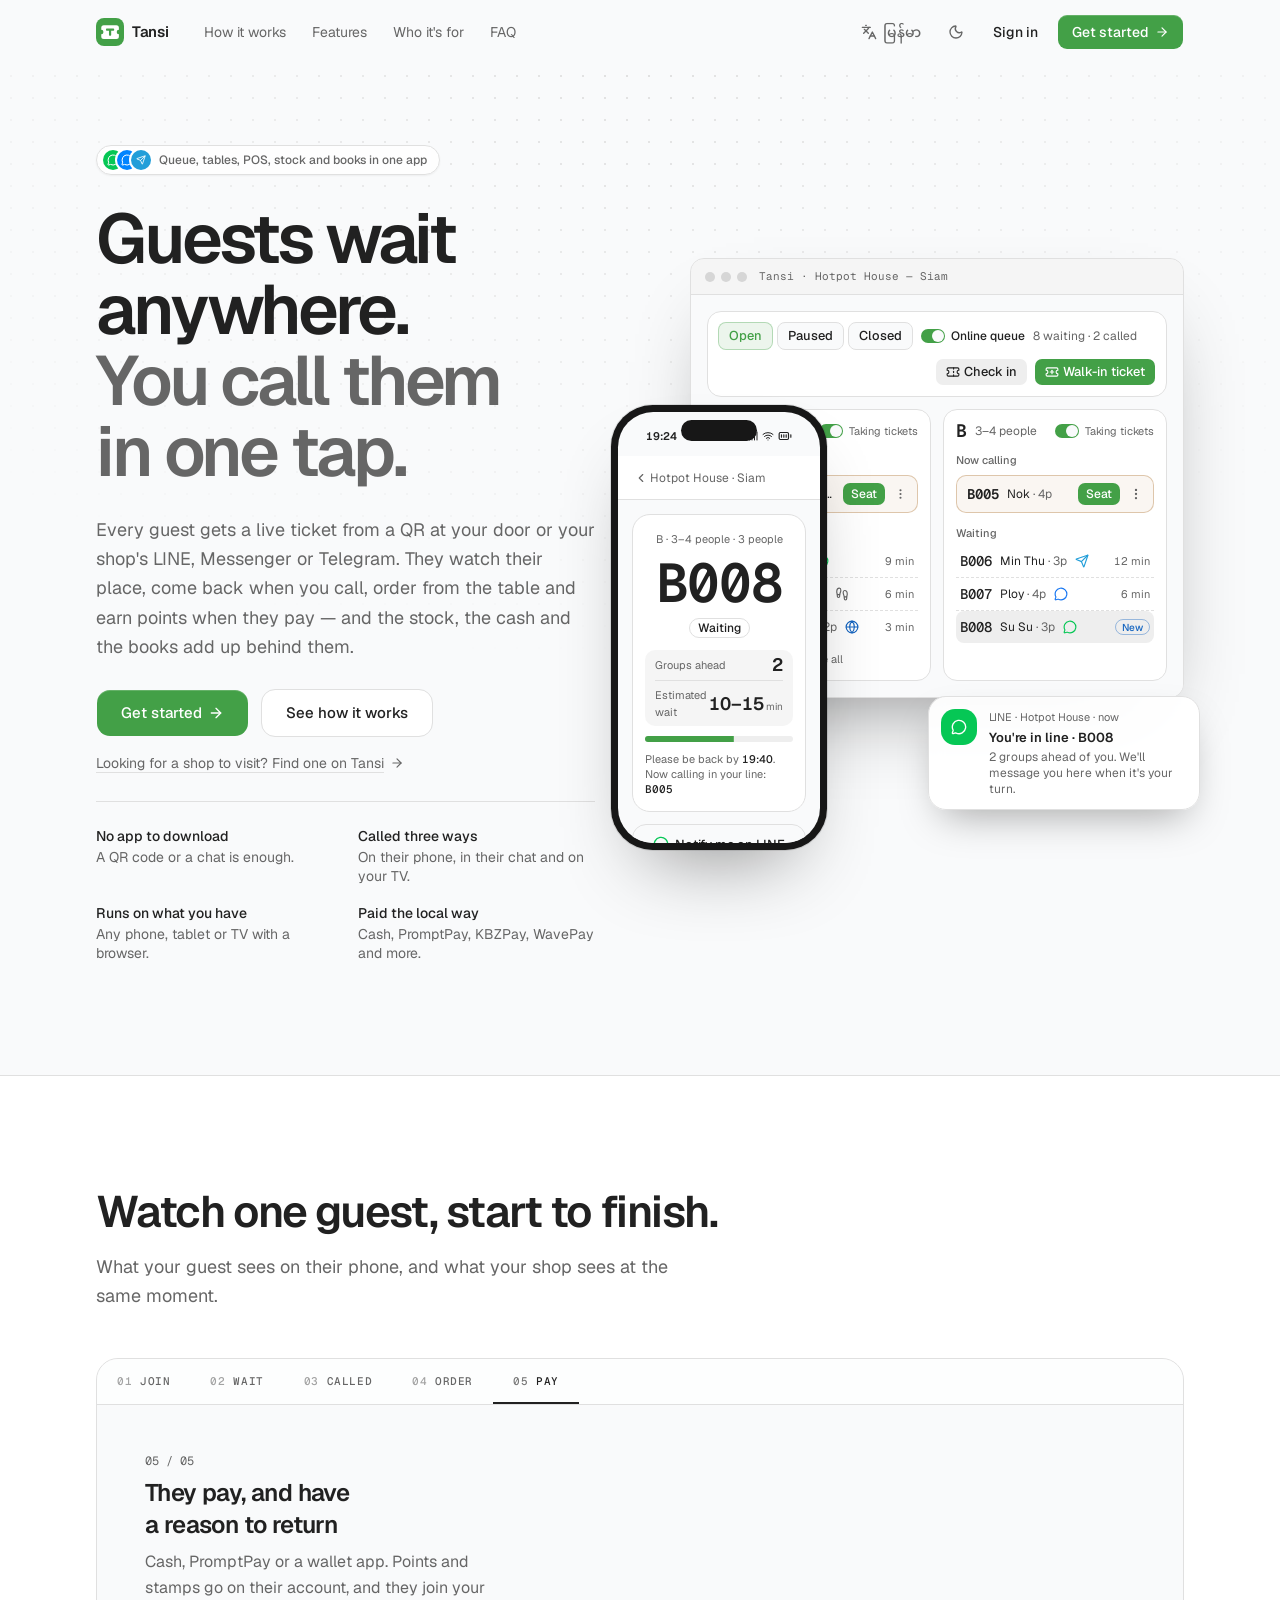
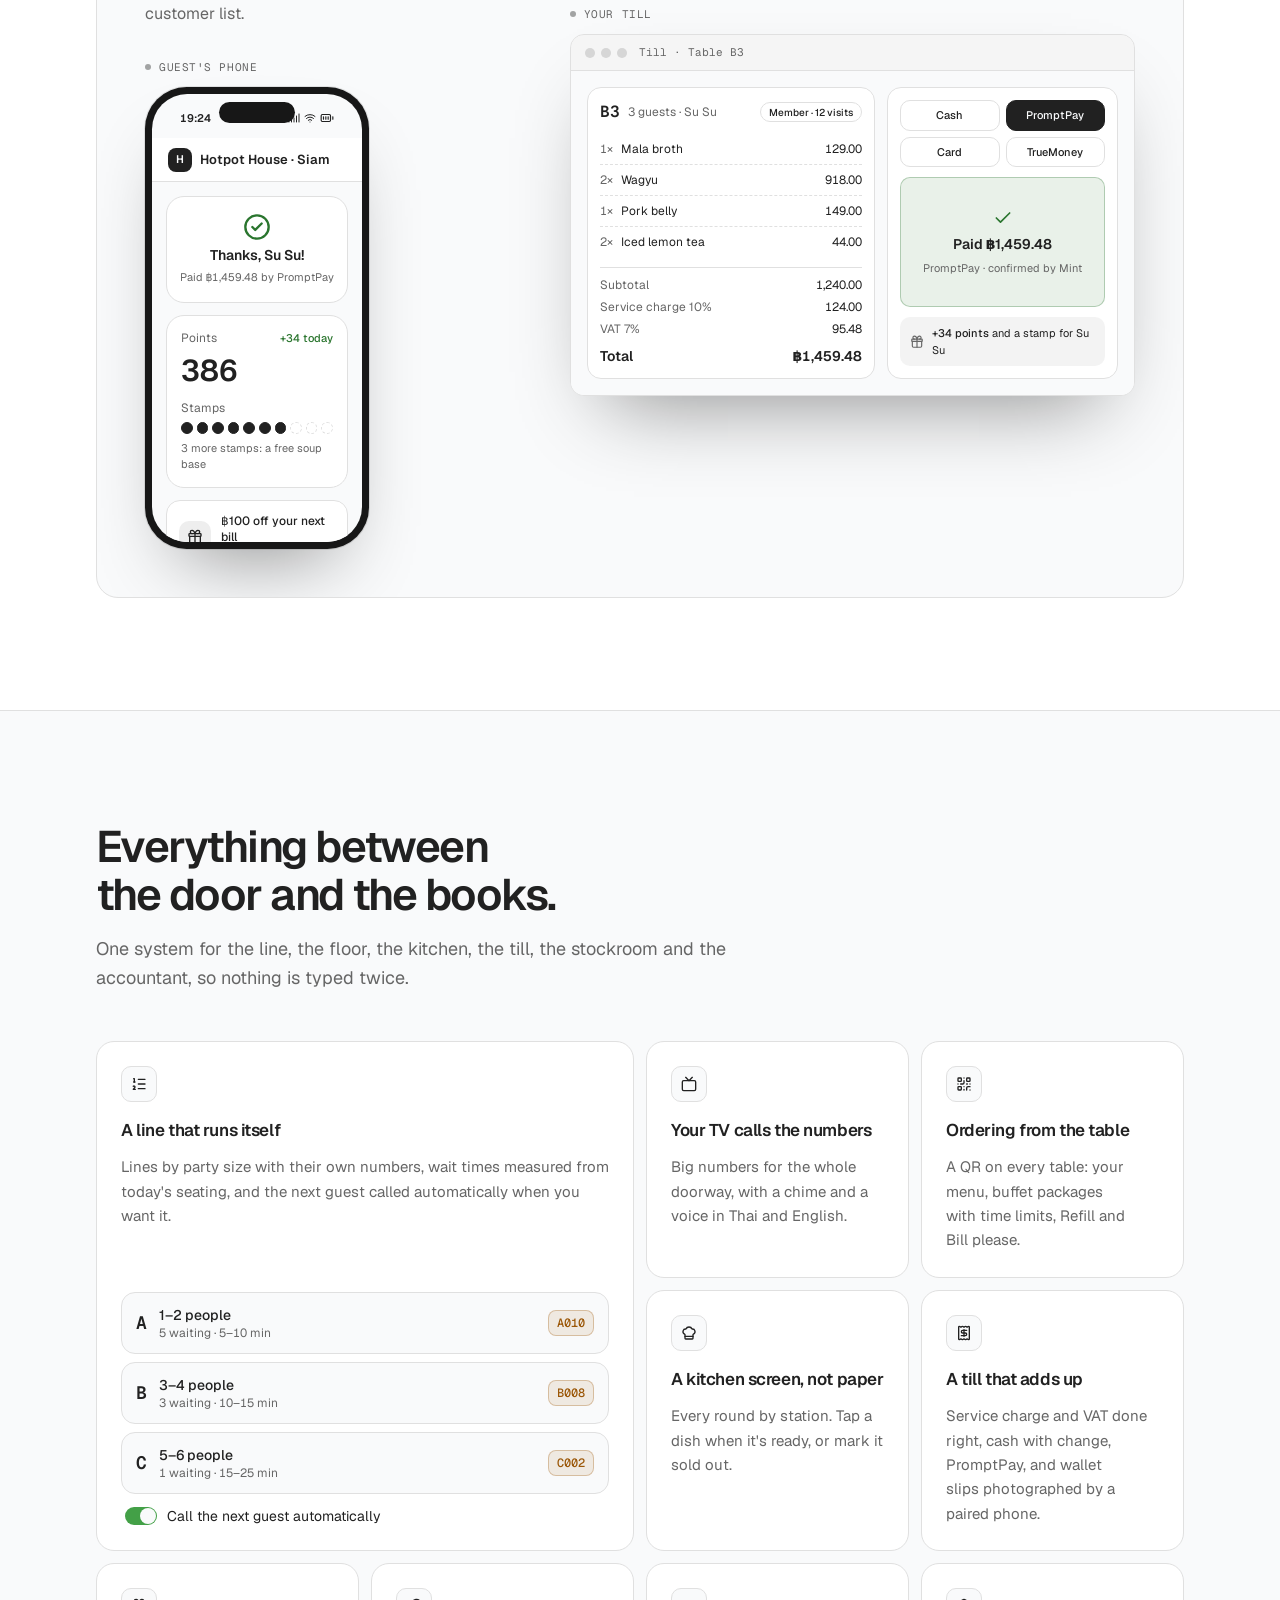
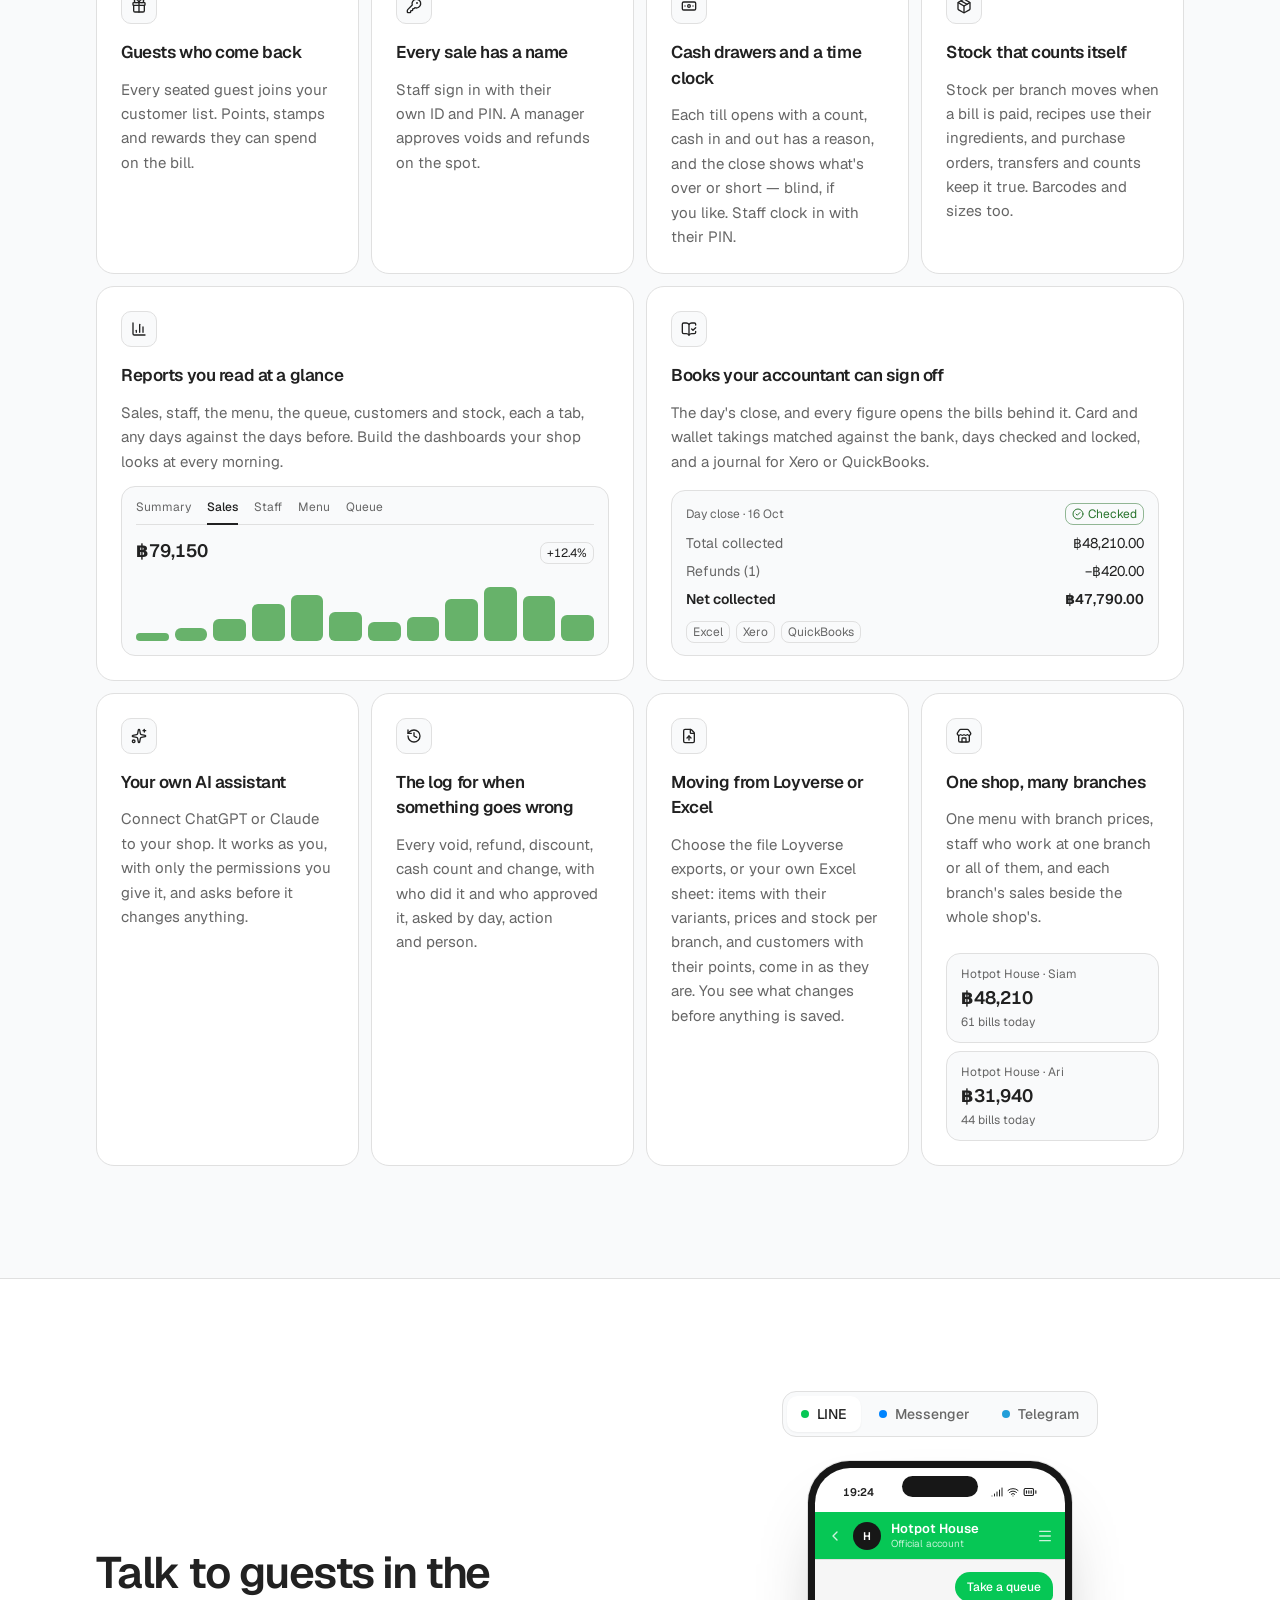
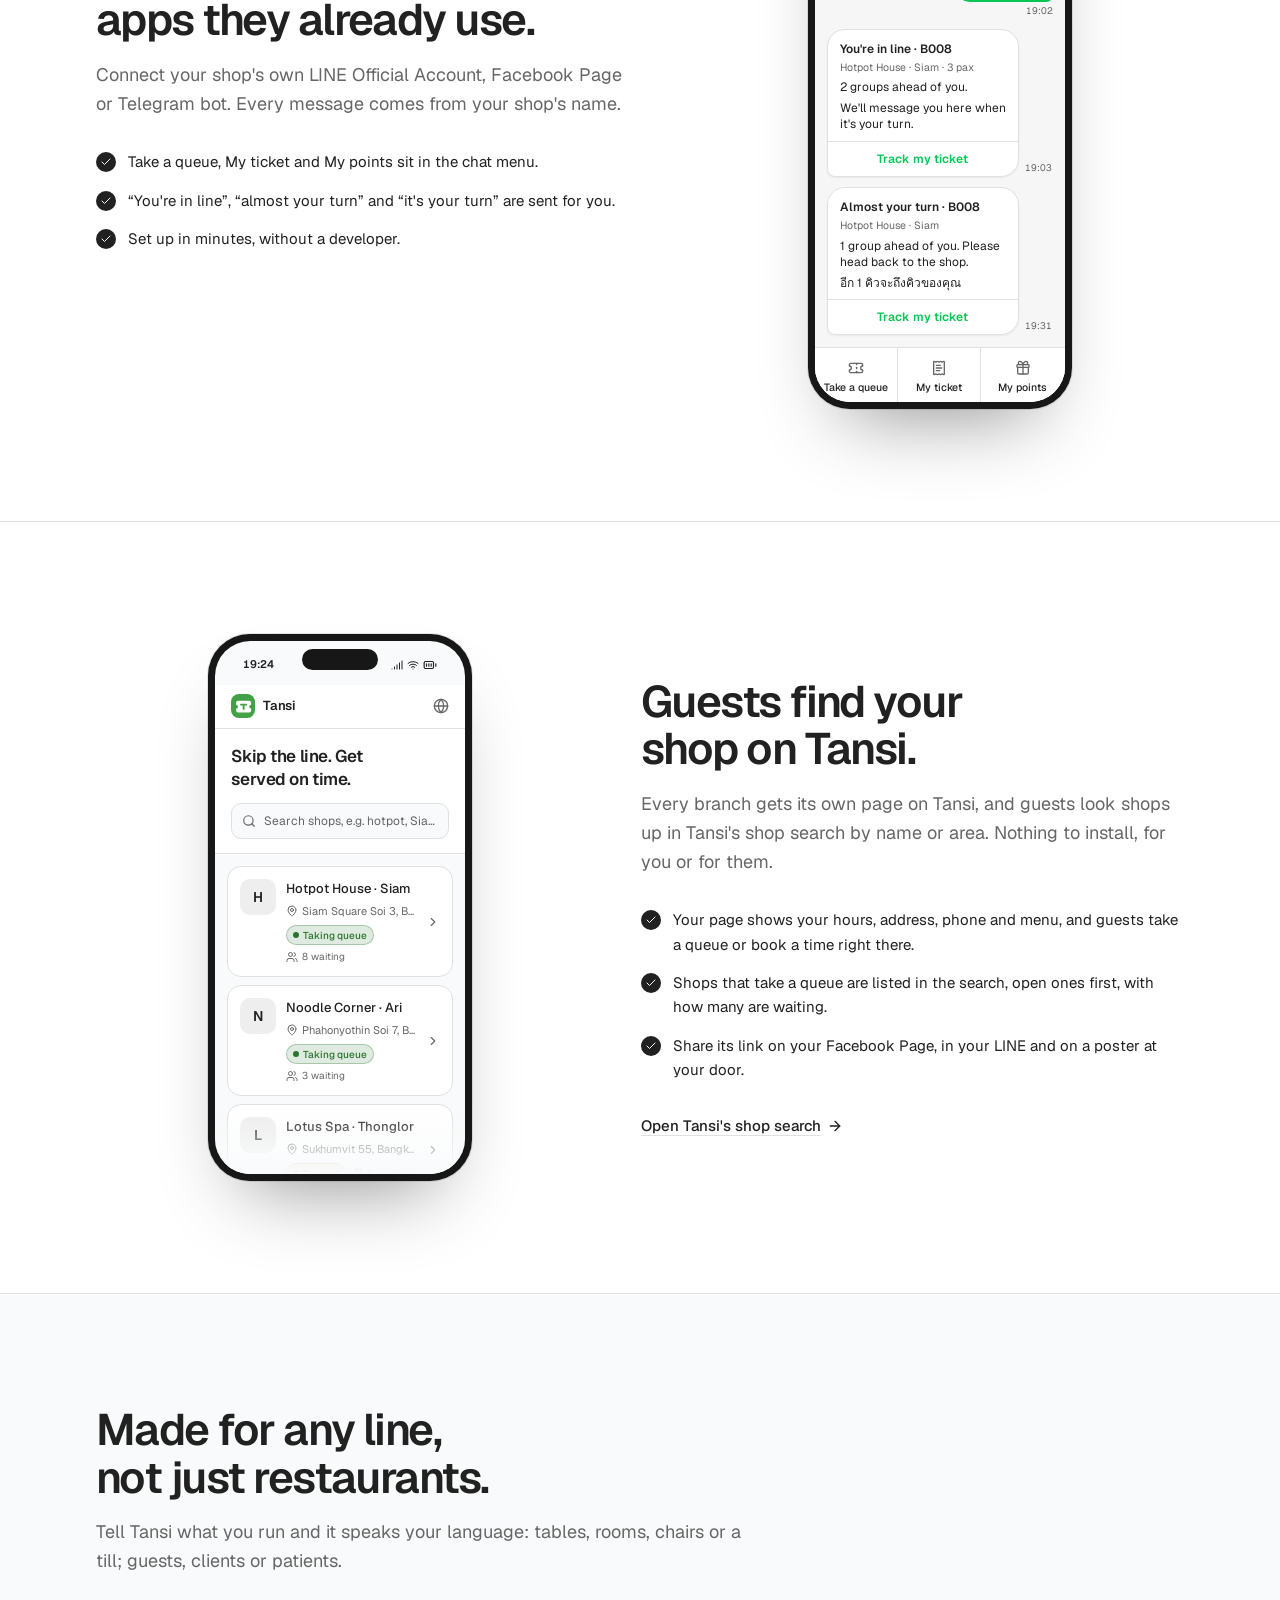
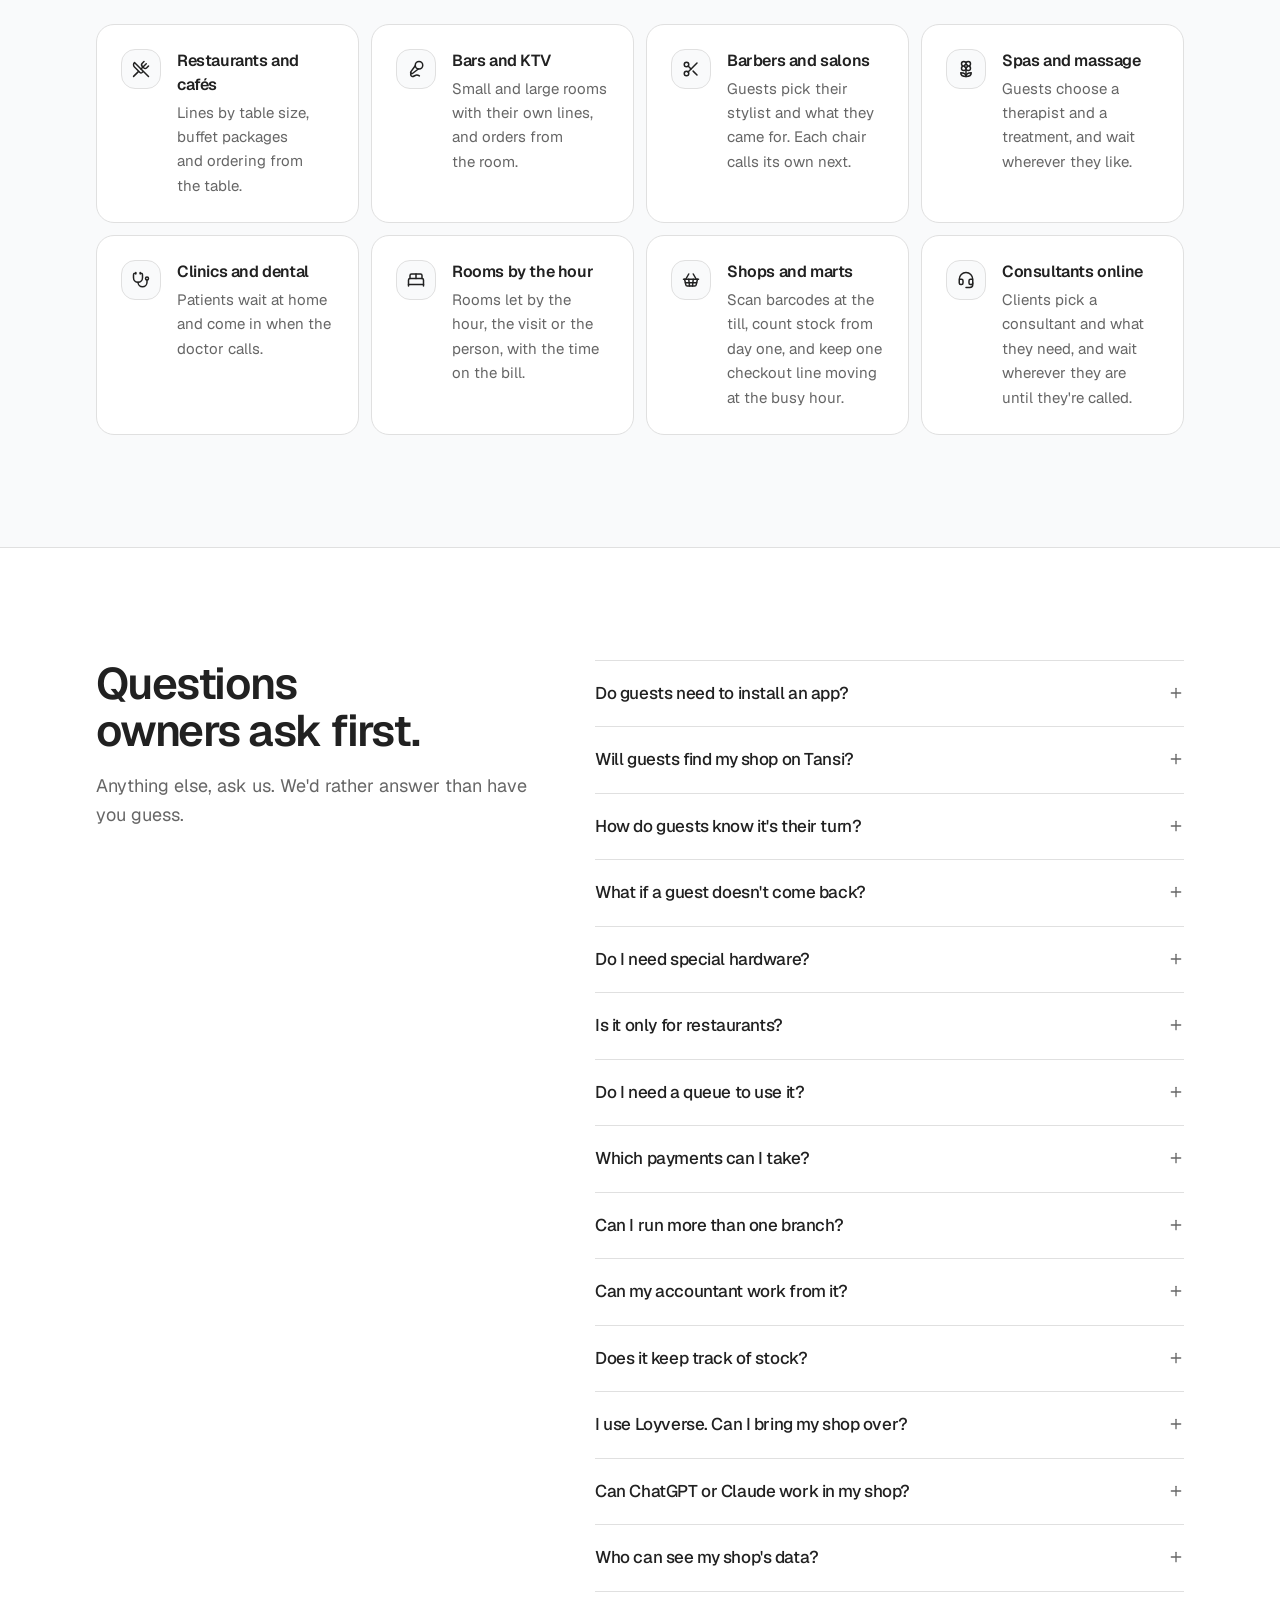
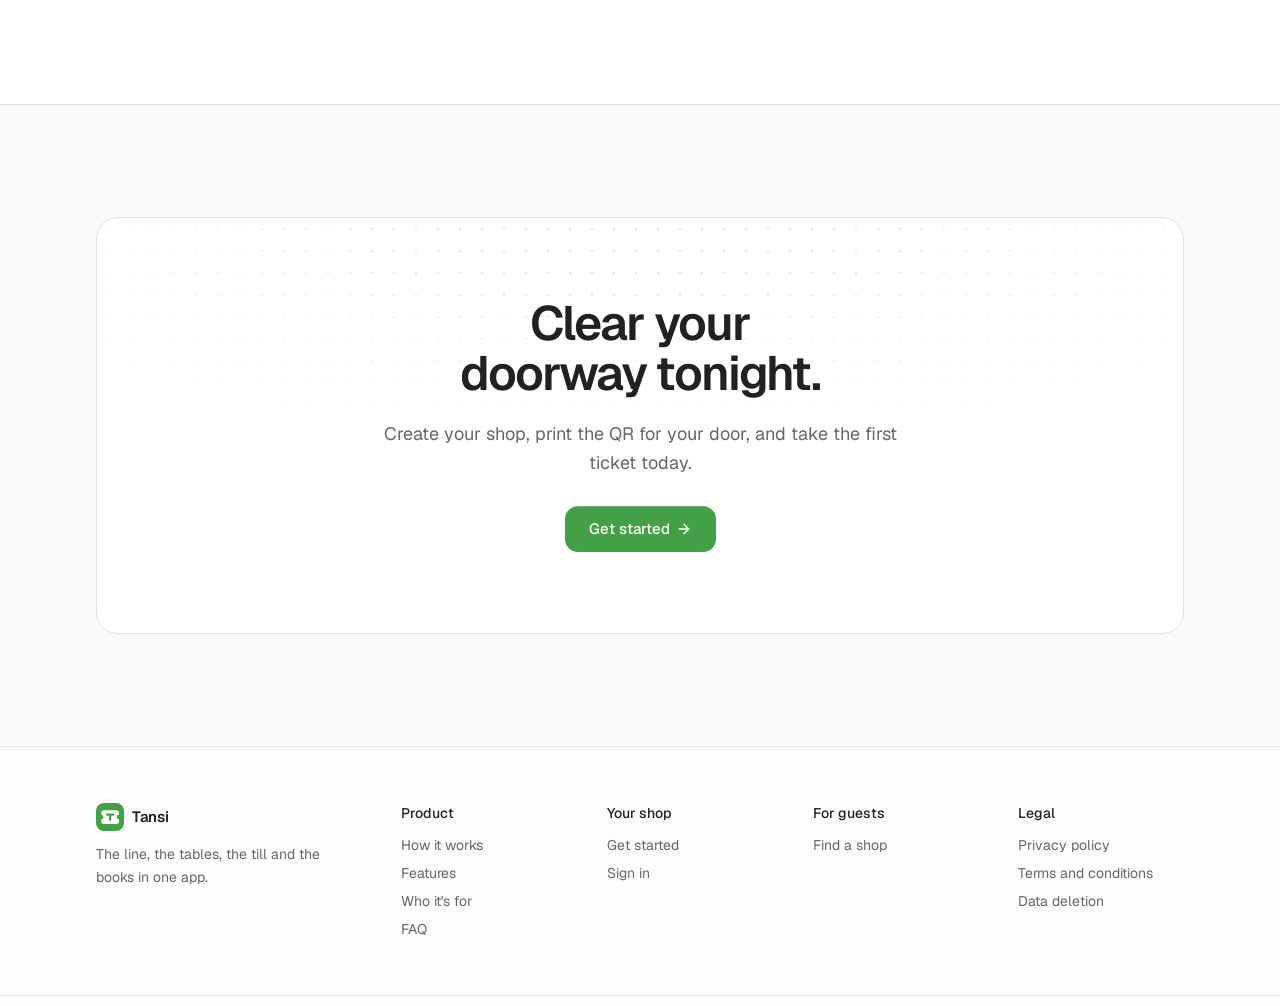
==== commit d9b37704: "Deploy 161c4c4 from release/production Built from the Queue monorepo. This repo holds output only; d" ====
--- a/index.html
+++ b/index.html
@@ -42,7 +42,7 @@
         }
       } catch (e) {}
     </script>
-    <script type="module" crossorigin src="/assets/index-DSCrqe7F.js"></script>
+    <script type="module" crossorigin src="/assets/index-ButFQW0K.js"></script>
     <link rel="stylesheet" crossorigin href="/assets/index-B7bVwHia.css">
   </head>
   <body>
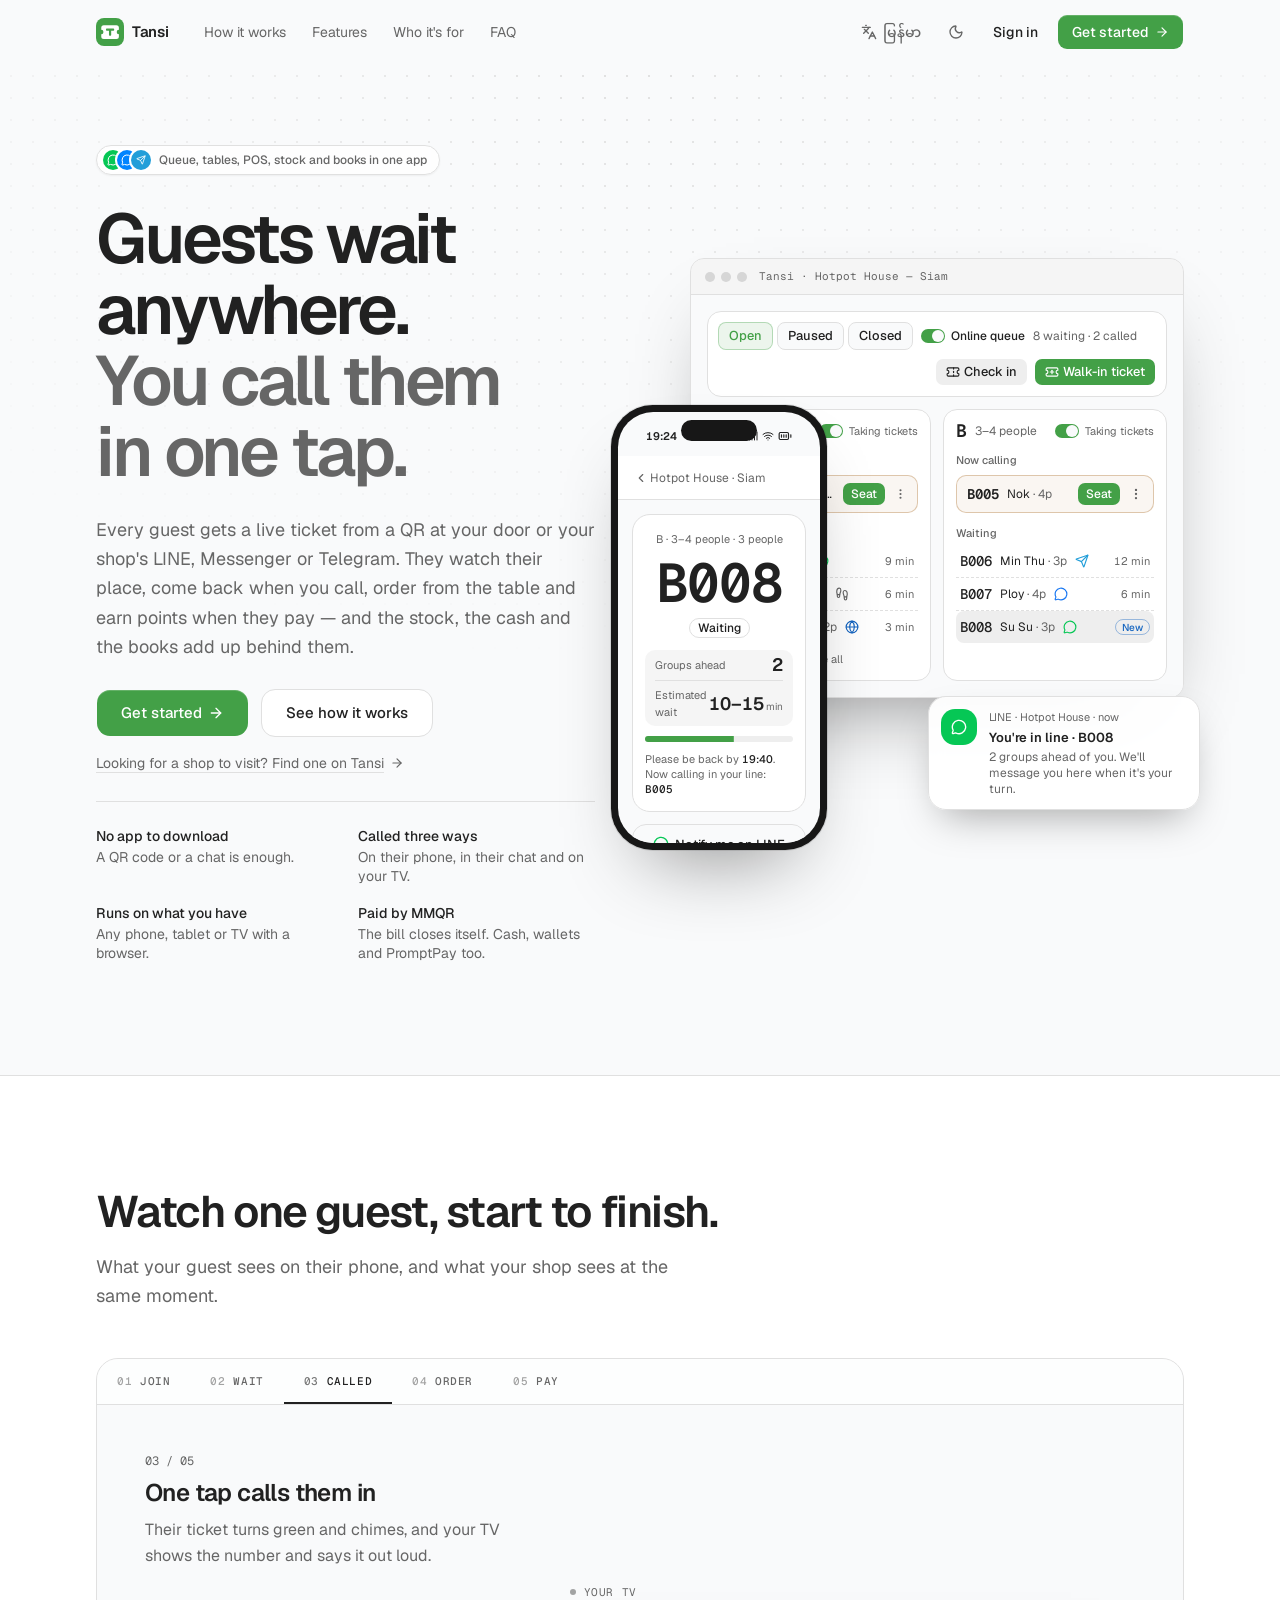
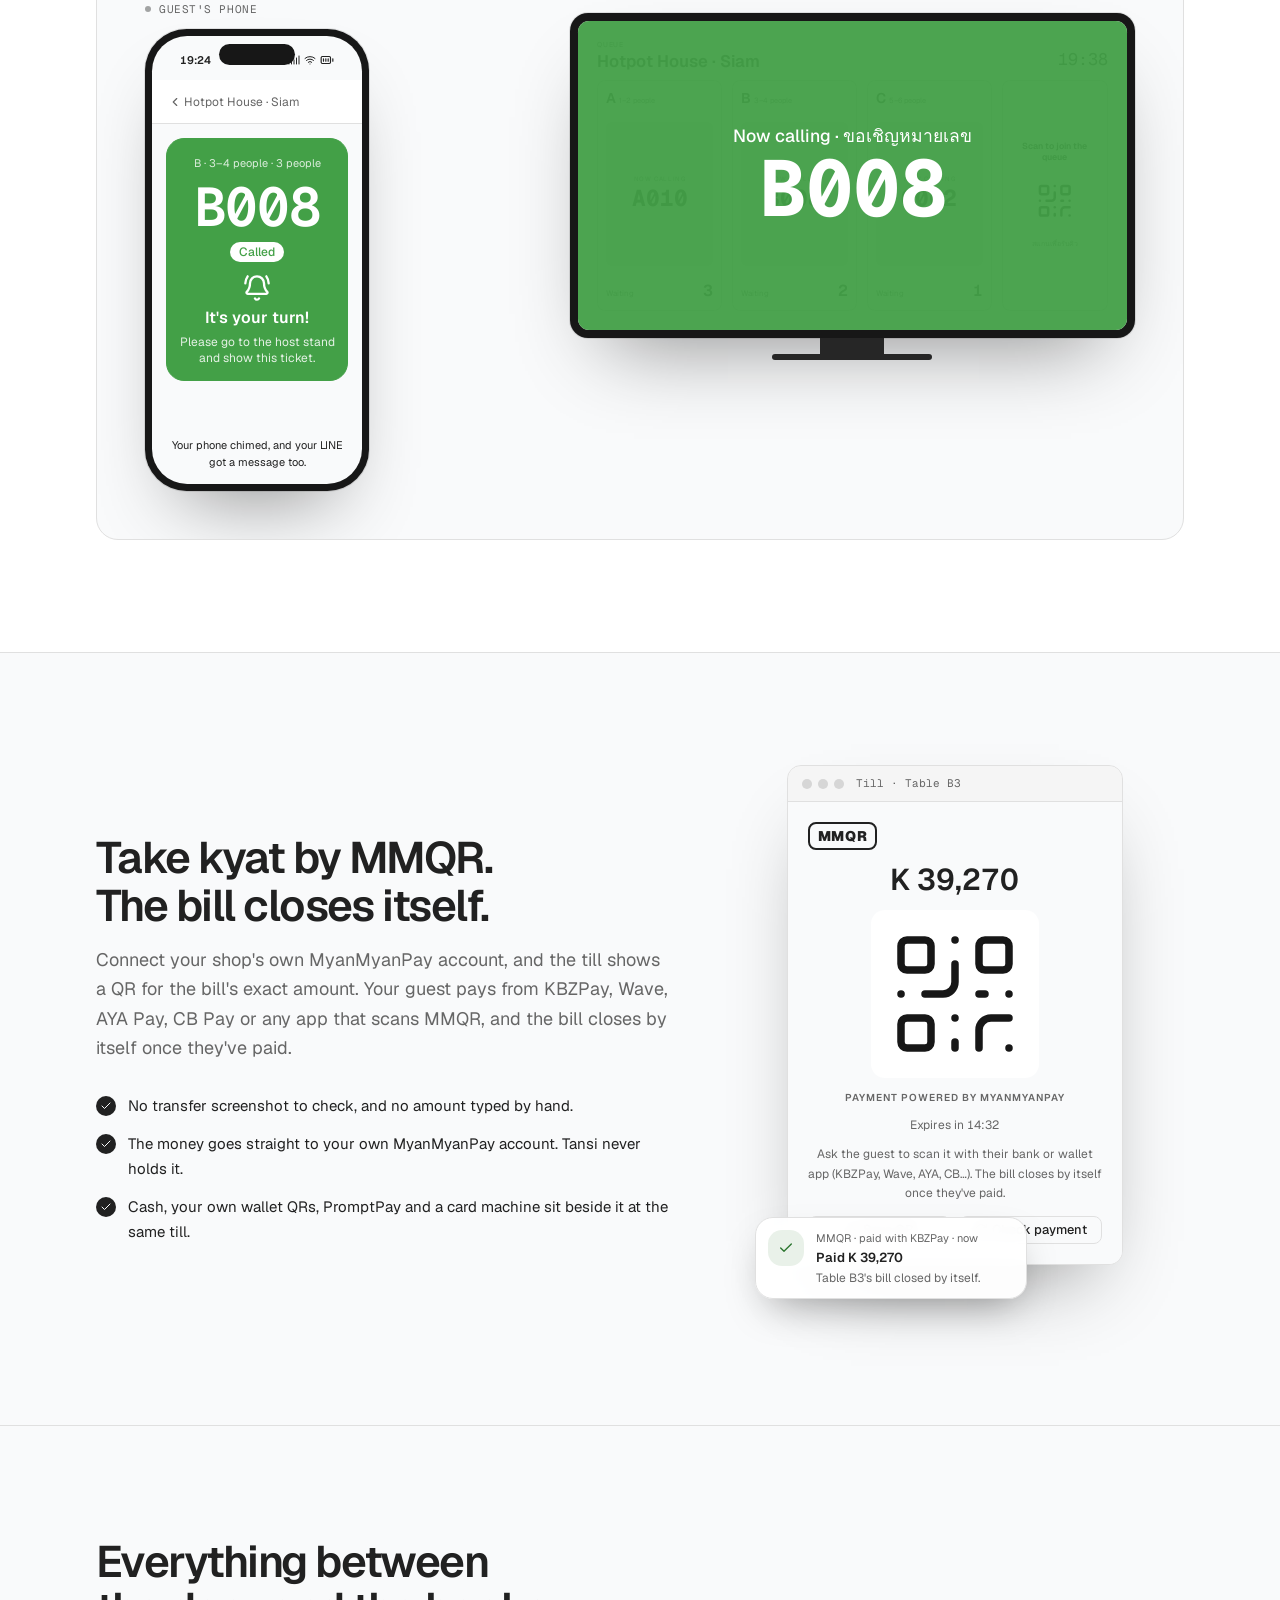
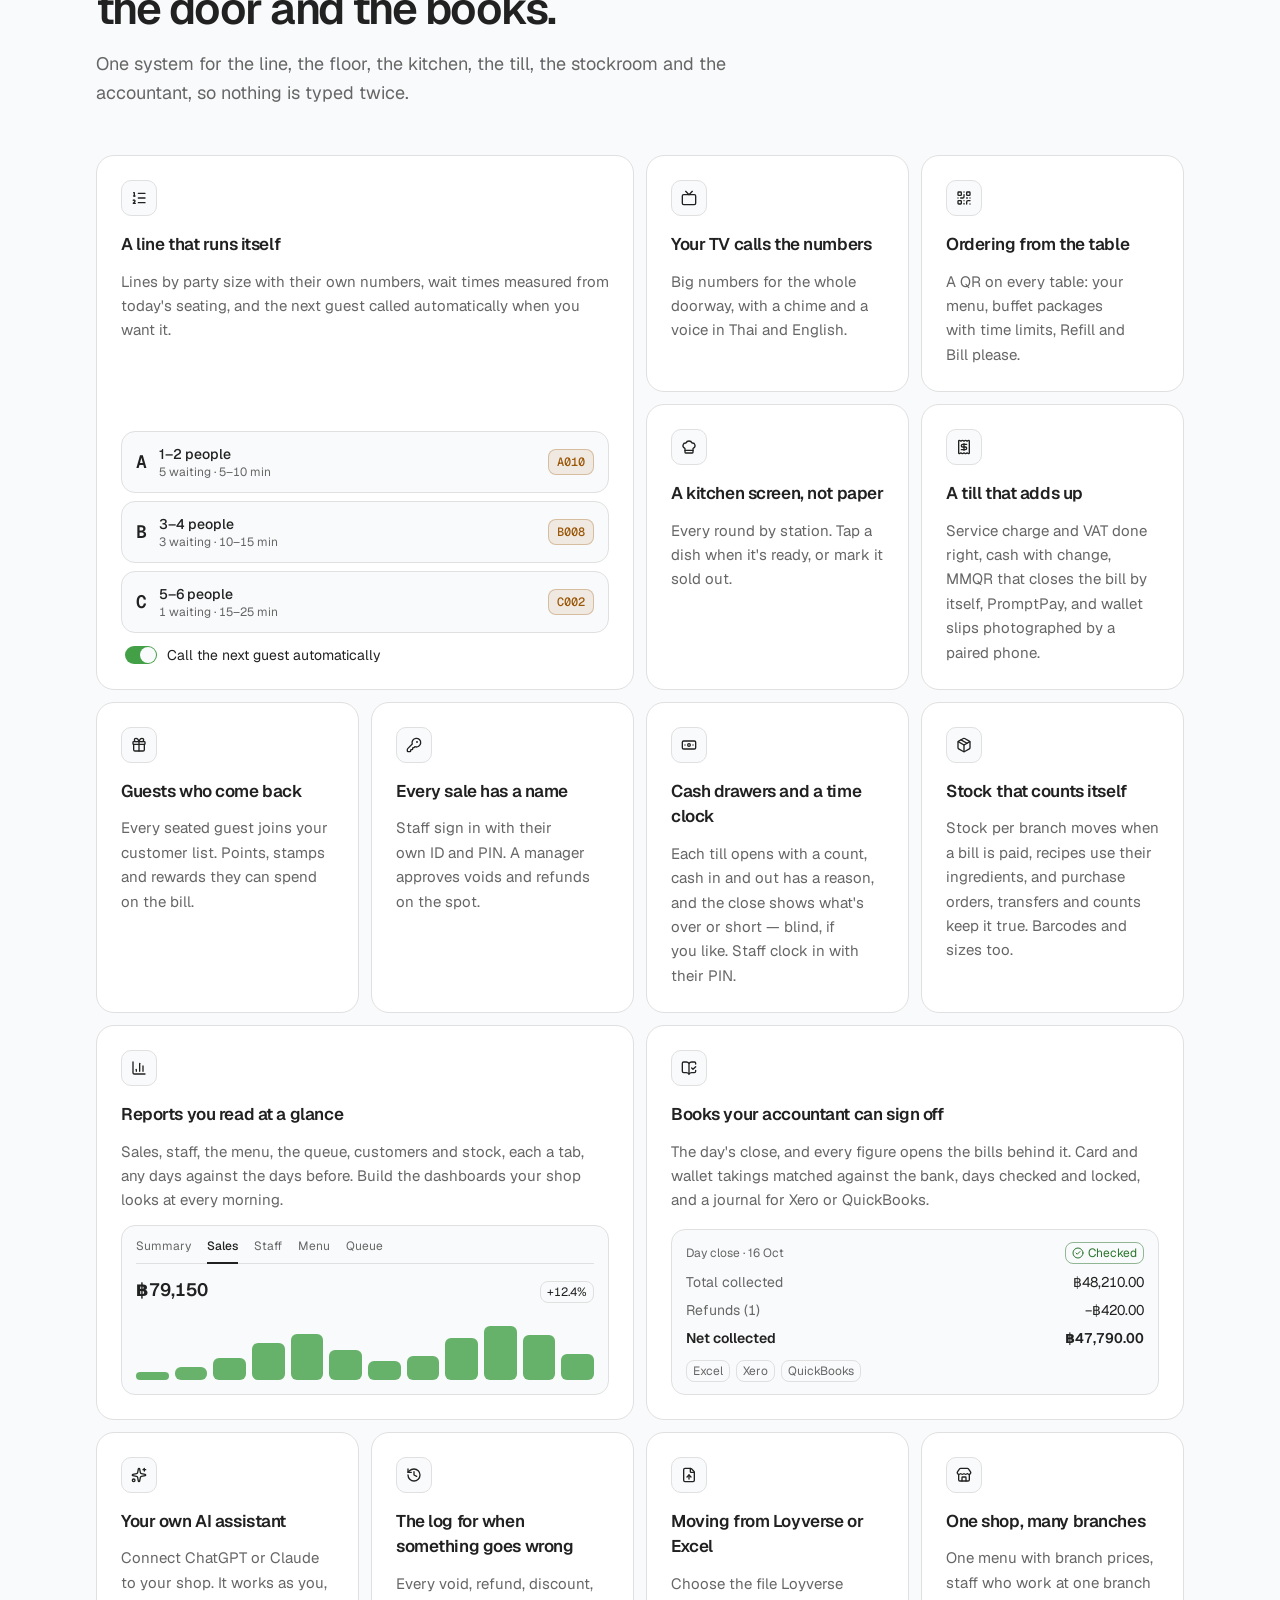
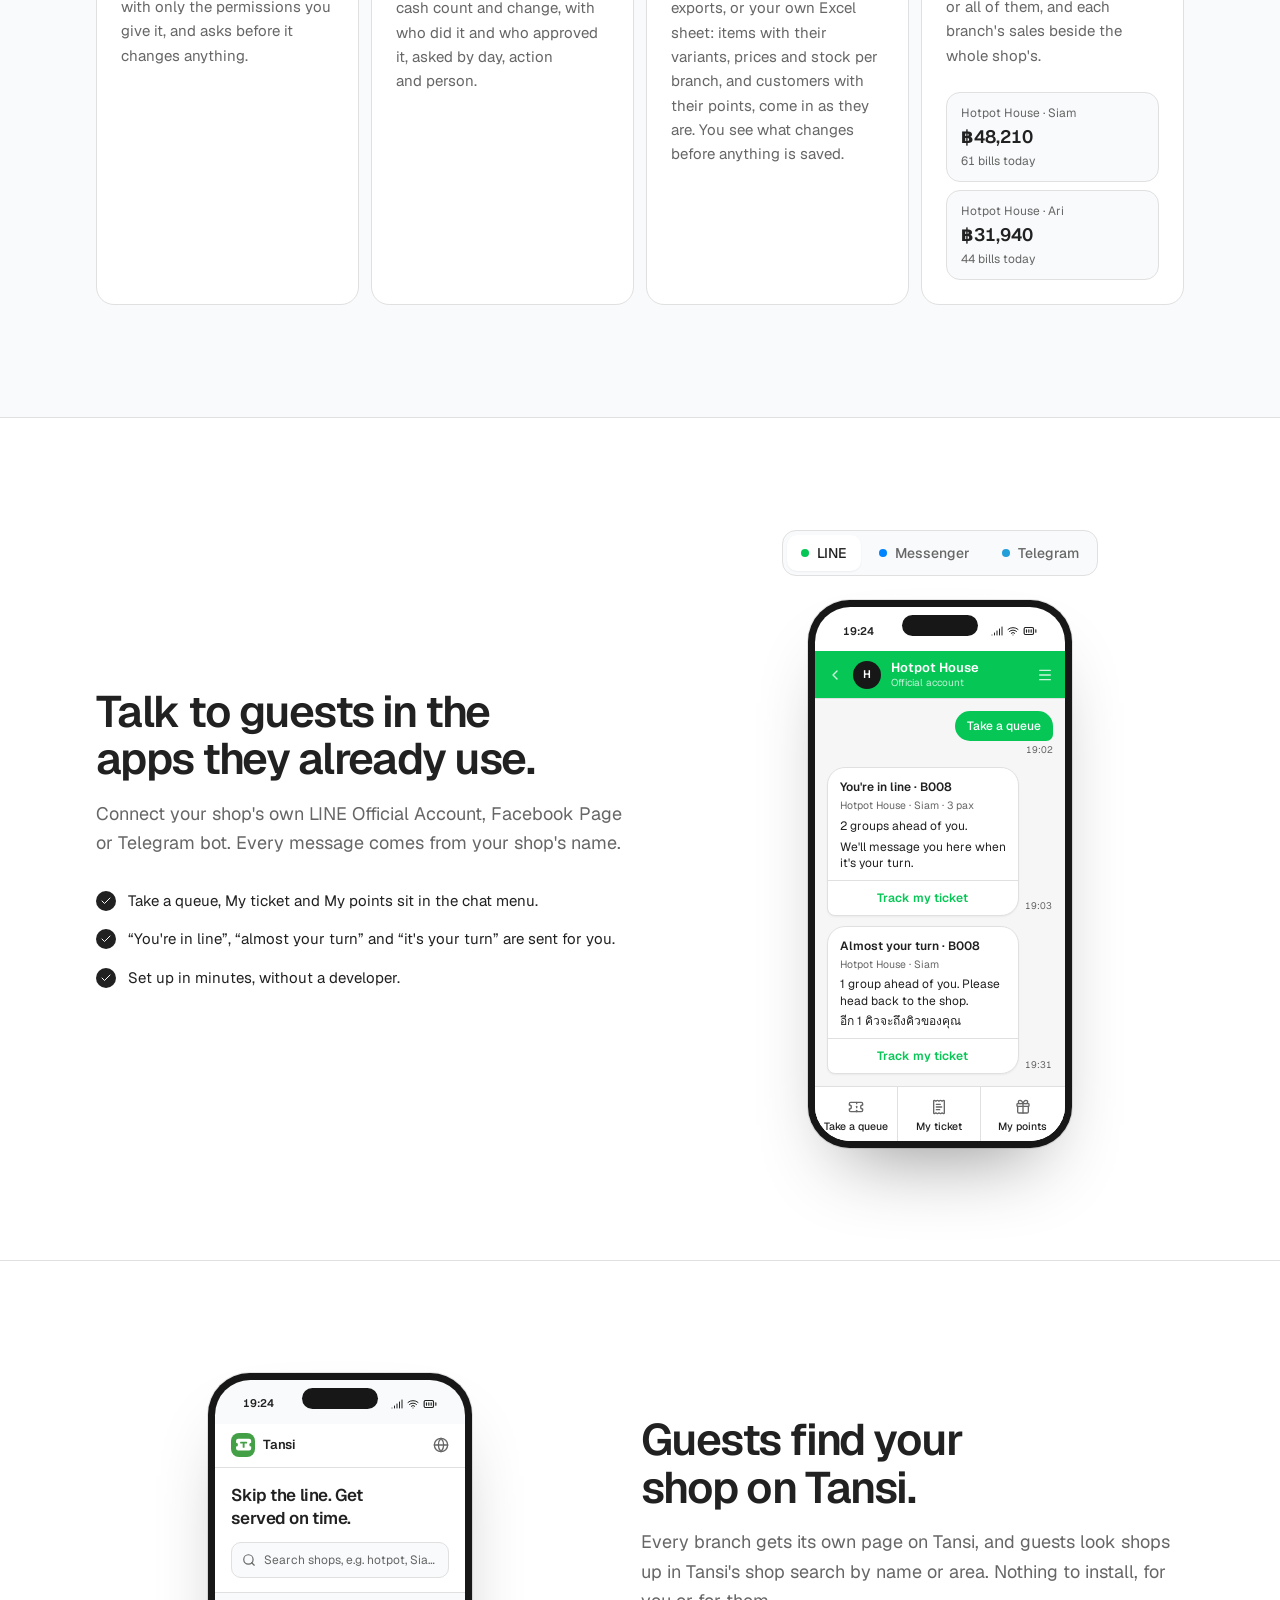
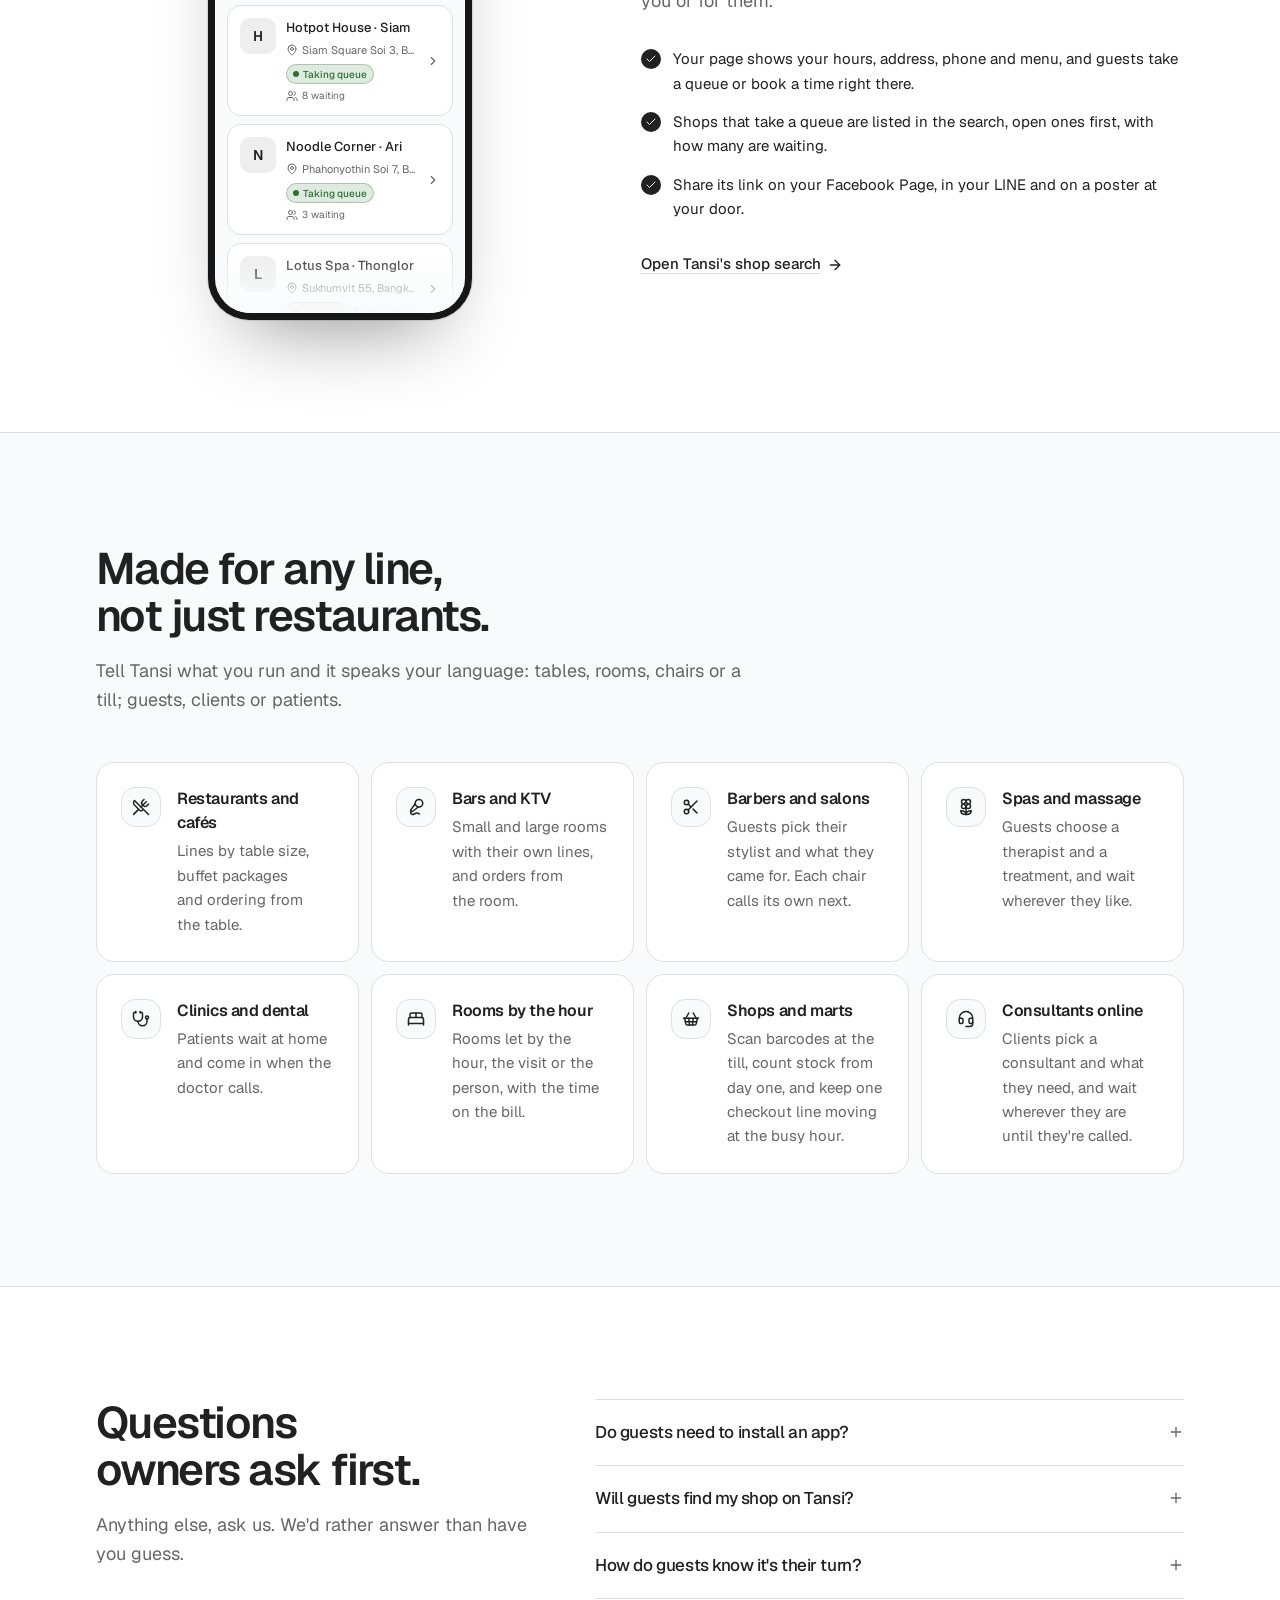
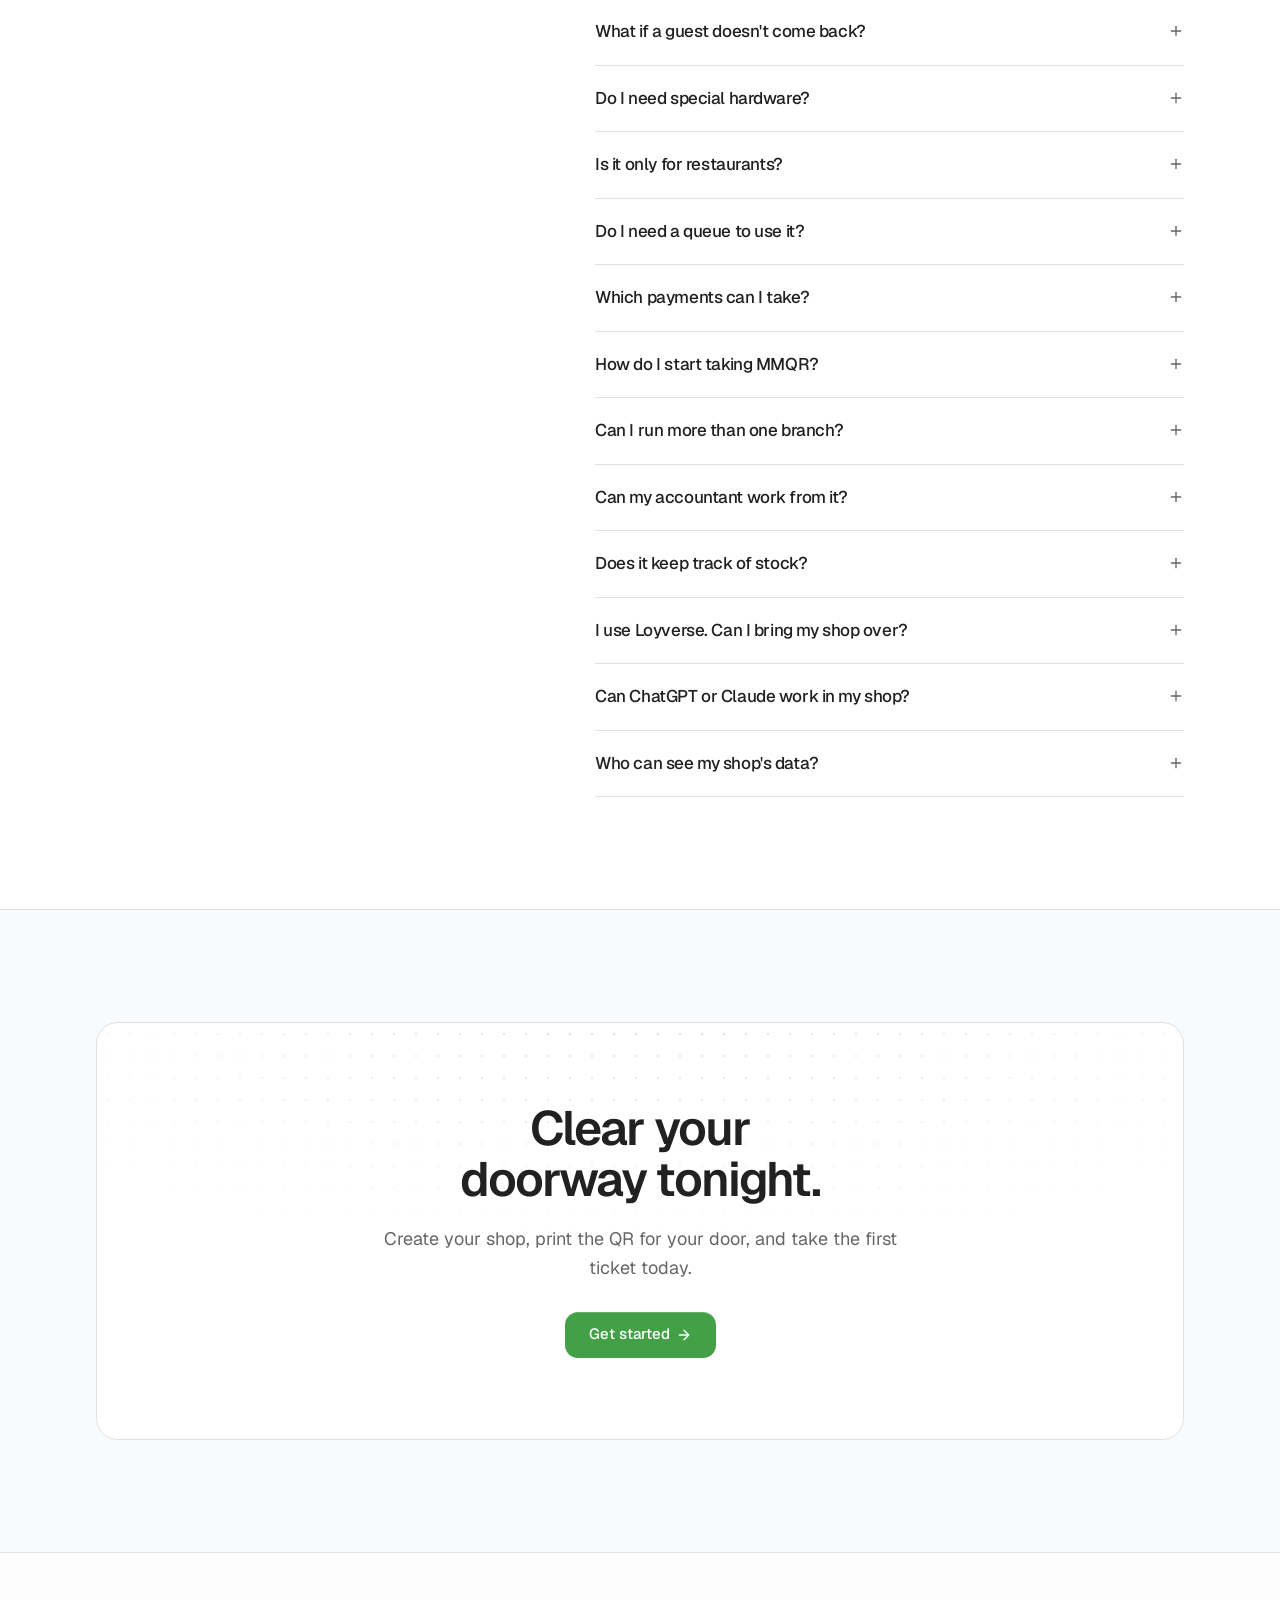
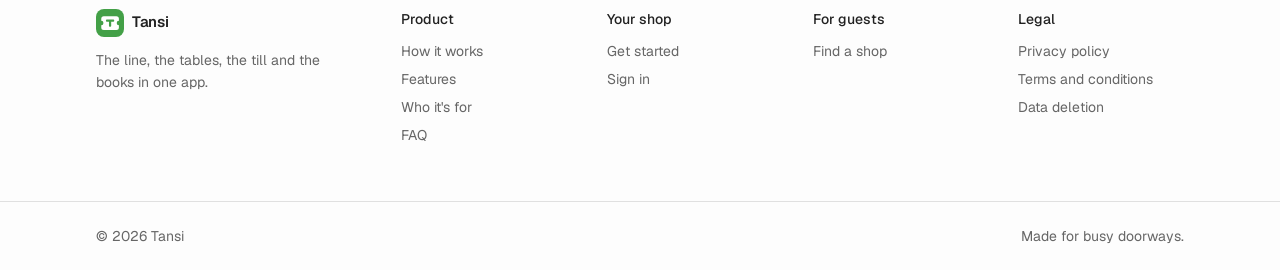
==== commit 405abf39: "Deploy 820479d from release/production Built from the Queue monorepo. This repo holds output only; d" ====
--- a/index.html
+++ b/index.html
@@ -4,7 +4,7 @@
     <meta charset="UTF-8" />
     <meta name="viewport" content="width=device-width, initial-scale=1, viewport-fit=cover" />
     <title>Tansi — a live waiting list, table ordering, POS, stock and books for busy shops</title>
-    <meta name="description" content="Give every guest a live ticket from a QR or your shop's LINE, Messenger or Telegram. Call them in one tap, take orders at the table, get paid, count your stock, close the day for your accountant and bring regulars back — in one app." />
+    <meta name="description" content="Give every guest a live ticket from a QR or your shop's LINE, Messenger or Telegram. Call them in one tap, take orders at the table, get paid by MMQR, PromptPay or cash, count your stock, close the day for your accountant and bring regulars back — in one app." />
     <meta name="robots" content="index, follow, max-image-preview:large, max-snippet:-1" />
     <link rel="canonical" href="https://tansi.store/" />
     <link rel="alternate" hreflang="en" href="https://tansi.store/" />
@@ -15,7 +15,7 @@
     <meta property="og:locale" content="en_US" />
     <meta property="og:locale:alternate" content="my_MM" />
     <meta property="og:title" content="Tansi — a live waiting list, table ordering, POS, stock and books for busy shops" />
-    <meta property="og:description" content="Give every guest a live ticket from a QR or your shop's LINE, Messenger or Telegram. Call them in one tap, take orders at the table, get paid, count your stock, close the day for your accountant and bring regulars back — in one app." />
+    <meta property="og:description" content="Give every guest a live ticket from a QR or your shop's LINE, Messenger or Telegram. Call them in one tap, take orders at the table, get paid by MMQR, PromptPay or cash, count your stock, close the day for your accountant and bring regulars back — in one app." />
     <meta property="og:url" content="https://tansi.store/" />
     <meta property="og:image" content="https://tansi.store/og.png" />
     <meta property="og:image:type" content="image/png" />
@@ -24,10 +24,10 @@
     <meta property="og:image:alt" content="Guests wait anywhere. You call them in one tap. — Tansi" />
     <meta name="twitter:card" content="summary_large_image" />
     <meta name="twitter:title" content="Tansi — a live waiting list, table ordering, POS, stock and books for busy shops" />
-    <meta name="twitter:description" content="Give every guest a live ticket from a QR or your shop's LINE, Messenger or Telegram. Call them in one tap, take orders at the table, get paid, count your stock, close the day for your accountant and bring regulars back — in one app." />
+    <meta name="twitter:description" content="Give every guest a live ticket from a QR or your shop's LINE, Messenger or Telegram. Call them in one tap, take orders at the table, get paid by MMQR, PromptPay or cash, count your stock, close the day for your accountant and bring regulars back — in one app." />
     <meta name="twitter:image" content="https://tansi.store/og.png" />
     <meta name="twitter:image:alt" content="Guests wait anywhere. You call them in one tap. — Tansi" />
-    <script type="application/ld+json">{"@context":"https://schema.org","@graph":[{"@type":"Organization","@id":"https://tansi.store/#organization","name":"Tansi","alternateName":"တန်းစီ","url":"https://tansi.store/","logo":{"@type":"ImageObject","url":"https://tansi.store/icons/icon-512.png","width":512,"height":512},"sameAs":["https://app.tansi.store"]},{"@type":"WebSite","@id":"https://tansi.store/#website","name":"Tansi","alternateName":"တန်းစီ","url":"https://tansi.store/","inLanguage":["en","my"],"publisher":{"@id":"https://tansi.store/#organization"}},{"@type":"SoftwareApplication","name":"Tansi","url":"https://tansi.store/","inLanguage":"en","availableLanguage":["en","my"],"description":"Give every guest a live ticket from a QR or your shop's LINE, Messenger or Telegram. Call them in one tap, take orders at the table, get paid, count your stock, close the day for your accountant and bring regulars back — in one app.","applicationCategory":"BusinessApplication","applicationSubCategory":"Queue management, point of sale and loyalty","operatingSystem":"Web browser","image":"https://tansi.store/og.png","publisher":{"@id":"https://tansi.store/#organization"},"isPartOf":{"@id":"https://tansi.store/#website"},"featureList":["A line that runs itself","Your TV calls the numbers","Ordering from the table","A kitchen screen, not paper","A till that adds up","Guests who come back","Every sale has a name","Cash drawers and a time clock","Stock that counts itself","Reports you read at a glance","Books your accountant can sign off","Your own AI assistant","The log for when something goes wrong","Moving from Loyverse or Excel","One shop, many branches"]},{"@type":"FAQPage","inLanguage":"en","mainEntity":[{"@type":"Question","name":"Do guests need to install an app?","acceptedAnswer":{"@type":"Answer","text":"No. They scan your QR or use your shop's LINE, Messenger or Telegram, and the ticket opens in their phone's browser."}},{"@type":"Question","name":"Will guests find my shop on Tansi?","acceptedAnswer":{"@type":"Answer","text":"Yes. Every branch has its own page on Tansi with its hours, address and menu, and shops that take a queue are listed in Tansi's shop search, where guests look shops up by name or area. A shop that only uses the POS keeps its page but isn't listed."}},{"@type":"Question","name":"How do guests know it's their turn?","acceptedAnswer":{"@type":"Answer","text":"Their ticket page turns green, chimes and vibrates; a LINE or Telegram message arrives (Messenger inside its 24-hour window); and your TV shows the number and announces it."}},{"@type":"Question","name":"What if a guest doesn't come back?","acceptedAnswer":{"@type":"Answer","text":"After the minutes you choose, the ticket is skipped on its own. If they turn up later, staff put them back at the front in one tap."}},{"@type":"Question","name":"Do I need special hardware?","acceptedAnswer":{"@type":"Answer","text":"No. Any phone, tablet or computer with a browser runs it, and any TV with a browser shows the waiting list. A camera or a USB scanner for check-in is optional: staff can tap the guest's number instead."}},{"@type":"Question","name":"Is it only for restaurants?","acceptedAnswer":{"@type":"Answer","text":"No. Barbers, salons, spas, clinics, KTV, rooms let by the hour, shops and marts use it too: guests can pick their stylist or doctor, rooms can be charged by the hour, by the visit or by the person, and a mart scans barcodes at the till."}},{"@type":"Question","name":"Do I need a queue to use it?","acceptedAnswer":{"@type":"Answer","text":"No. Choose “No, just the POS” when you create your shop and Tansi is your till: your menu, bills at the table or the counter, payments, customers, rewards, stock and the books. Turn the queue on in Shop settings the day a line forms at your door."}},{"@type":"Question","name":"Which payments can I take?","acceptedAnswer":{"@type":"Answer","text":"Cash with change, PromptPay QR, cards, and wallet apps such as KBZPay, WavePay, AYA Pay, CB Pay, TrueMoney and MMQR. For a wallet payment a paired phone photographs the slip, so the bill keeps its proof."}},{"@type":"Question","name":"Can I run more than one branch?","acceptedAnswer":{"@type":"Answer","text":"Yes. One shop holds every branch: a shared menu with branch prices, staff who work at one branch or all of them, and sales for each branch and the whole shop."}},{"@type":"Question","name":"Can my accountant work from it?","acceptedAnswer":{"@type":"Answer","text":"Yes. Each day closes with a Z report, every figure opens the bills behind it, a refund is booked on the day it's made so a closed day never changes, card and wallet takings are matched against the bank, and the books download as an Excel workbook or a journal file for Xero or QuickBooks."}},{"@type":"Question","name":"Does it keep track of stock?","acceptedAnswer":{"@type":"Answer","text":"If you switch it on. Stock is kept per branch and moves when a bill is paid; dishes made of ingredients use them; purchase orders, transfers between branches, counts and adjustments keep it true; and you see its value and your gross profit. A shop or mart counts stock from the start."}},{"@type":"Question","name":"I use Loyverse. Can I bring my shop over?","acceptedAnswer":{"@type":"Answer","text":"Yes. Export your items and your customers from Loyverse's Back Office and choose those files under Import in Tansi. Items come with their categories, variants, prices and costs, and the stock at each branch if you count stock; customers with their phone, email, points and visits. An Excel sheet works the same way, with a template to fill in. Tansi shows what it will add, update or leave out before anything is saved, and importing the same file again makes no copies. Loyverse's modifiers aren't brought yet."}},{"@type":"Question","name":"Can ChatGPT or Claude work in my shop?","acceptedAnswer":{"@type":"Answer","text":"Yes, as you and only as far as you allow: connect your own AI app, tick which of your permissions it gets, and it asks before it changes anything. Everything it does is in the activity log, and you can disconnect it any time."}},{"@type":"Question","name":"Who can see my shop's data?","acceptedAnswer":{"@type":"Answer","text":"Only your shop. Every shop's data is kept apart, chat app credentials are encrypted, staff see only what their role allows, and voids, refunds and other sensitive actions are recorded with who did them and who approved them."}}]}]}</script>
+    <script type="application/ld+json">{"@context":"https://schema.org","@graph":[{"@type":"Organization","@id":"https://tansi.store/#organization","name":"Tansi","alternateName":"တန်းစီ","url":"https://tansi.store/","logo":{"@type":"ImageObject","url":"https://tansi.store/icons/icon-512.png","width":512,"height":512},"sameAs":["https://app.tansi.store"]},{"@type":"WebSite","@id":"https://tansi.store/#website","name":"Tansi","alternateName":"တန်းစီ","url":"https://tansi.store/","inLanguage":["en","my"],"publisher":{"@id":"https://tansi.store/#organization"}},{"@type":"SoftwareApplication","name":"Tansi","url":"https://tansi.store/","inLanguage":"en","availableLanguage":["en","my"],"description":"Give every guest a live ticket from a QR or your shop's LINE, Messenger or Telegram. Call them in one tap, take orders at the table, get paid by MMQR, PromptPay or cash, count your stock, close the day for your accountant and bring regulars back — in one app.","applicationCategory":"BusinessApplication","applicationSubCategory":"Queue management, point of sale and loyalty","operatingSystem":"Web browser","image":"https://tansi.store/og.png","publisher":{"@id":"https://tansi.store/#organization"},"isPartOf":{"@id":"https://tansi.store/#website"},"featureList":["A line that runs itself","Your TV calls the numbers","Ordering from the table","A kitchen screen, not paper","A till that adds up","Guests who come back","Every sale has a name","Cash drawers and a time clock","Stock that counts itself","Reports you read at a glance","Books your accountant can sign off","Your own AI assistant","The log for when something goes wrong","Moving from Loyverse or Excel","One shop, many branches"]},{"@type":"FAQPage","inLanguage":"en","mainEntity":[{"@type":"Question","name":"Do guests need to install an app?","acceptedAnswer":{"@type":"Answer","text":"No. They scan your QR or use your shop's LINE, Messenger or Telegram, and the ticket opens in their phone's browser."}},{"@type":"Question","name":"Will guests find my shop on Tansi?","acceptedAnswer":{"@type":"Answer","text":"Yes. Every branch has its own page on Tansi with its hours, address and menu, and shops that take a queue are listed in Tansi's shop search, where guests look shops up by name or area. A shop that only uses the POS keeps its page but isn't listed."}},{"@type":"Question","name":"How do guests know it's their turn?","acceptedAnswer":{"@type":"Answer","text":"Their ticket page turns green, chimes and vibrates; a LINE or Telegram message arrives (Messenger inside its 24-hour window); and your TV shows the number and announces it."}},{"@type":"Question","name":"What if a guest doesn't come back?","acceptedAnswer":{"@type":"Answer","text":"After the minutes you choose, the ticket is skipped on its own. If they turn up later, staff put them back at the front in one tap."}},{"@type":"Question","name":"Do I need special hardware?","acceptedAnswer":{"@type":"Answer","text":"No. Any phone, tablet or computer with a browser runs it, and any TV with a browser shows the waiting list. A camera or a USB scanner for check-in is optional: staff can tap the guest's number instead."}},{"@type":"Question","name":"Is it only for restaurants?","acceptedAnswer":{"@type":"Answer","text":"No. Barbers, salons, spas, clinics, KTV, rooms let by the hour, shops and marts use it too: guests can pick their stylist or doctor, rooms can be charged by the hour, by the visit or by the person, and a mart scans barcodes at the till."}},{"@type":"Question","name":"Do I need a queue to use it?","acceptedAnswer":{"@type":"Answer","text":"No. Choose “No, just the POS” when you create your shop and Tansi is your till: your menu, bills at the table or the counter, payments, customers, rewards, stock and the books. Turn the queue on in Shop settings the day a line forms at your door."}},{"@type":"Question","name":"Which payments can I take?","acceptedAnswer":{"@type":"Answer","text":"Cash with change, MMQR, wallet apps such as KBZPay, WavePay, AYA Pay, CB Pay and TrueMoney, PromptPay QR, and cards on your own card machine. MMQR through your MyanMyanPay account closes the bill by itself once the guest pays. For another wallet, a paired phone photographs the guest's transfer, so the bill keeps its proof."}},{"@type":"Question","name":"How do I start taking MMQR?","acceptedAnswer":{"@type":"Answer","text":"Open a MyanMyanPay account for your shop, as a person or as a business, and create an application in their developer console. Paste its keys under Shop settings › Payments, and the till shows MMQR for every bill of K 1,000 or more; a smaller bill takes cash or your own wallet QR. MyanMyanPay approves your account before it takes real money, and what guests pay goes straight to that account: Tansi never holds it."}},{"@type":"Question","name":"Can I run more than one branch?","acceptedAnswer":{"@type":"Answer","text":"Yes. One shop holds every branch: a shared menu with branch prices, staff who work at one branch or all of them, and sales for each branch and the whole shop."}},{"@type":"Question","name":"Can my accountant work from it?","acceptedAnswer":{"@type":"Answer","text":"Yes. Each day closes with a Z report, every figure opens the bills behind it, a refund is booked on the day it's made so a closed day never changes, card and wallet takings are matched against the bank, and the books download as an Excel workbook or a journal file for Xero or QuickBooks."}},{"@type":"Question","name":"Does it keep track of stock?","acceptedAnswer":{"@type":"Answer","text":"If you switch it on. Stock is kept per branch and moves when a bill is paid; dishes made of ingredients use them; purchase orders, transfers between branches, counts and adjustments keep it true; and you see its value and your gross profit. A shop or mart counts stock from the start."}},{"@type":"Question","name":"I use Loyverse. Can I bring my shop over?","acceptedAnswer":{"@type":"Answer","text":"Yes. Export your items and your customers from Loyverse's Back Office and choose those files under Import in Tansi. Items come with their categories, variants, prices and costs, and the stock at each branch if you count stock; customers with their phone, email, points and visits. An Excel sheet works the same way, with a template to fill in. Tansi shows what it will add, update or leave out before anything is saved, and importing the same file again makes no copies. Loyverse's modifiers aren't brought yet."}},{"@type":"Question","name":"Can ChatGPT or Claude work in my shop?","acceptedAnswer":{"@type":"Answer","text":"Yes, as you and only as far as you allow: connect your own AI app, tick which of your permissions it gets, and it asks before it changes anything. Everything it does is in the activity log, and you can disconnect it any time."}},{"@type":"Question","name":"Who can see my shop's data?","acceptedAnswer":{"@type":"Answer","text":"Only your shop. Every shop's data is kept apart, chat app credentials are encrypted, staff see only what their role allows, and voids, refunds and other sensitive actions are recorded with who did them and who approved them."}}]}]}</script>
     <link rel="icon" href="/favicon.ico" sizes="any" />
     <link rel="icon" href="/icons/icon.svg" type="image/svg+xml" />
     <link rel="apple-touch-icon" href="/icons/apple-touch-icon.png" />
@@ -42,10 +42,10 @@
         }
       } catch (e) {}
     </script>
-    <script type="module" crossorigin src="/assets/index-ButFQW0K.js"></script>
-    <link rel="stylesheet" crossorigin href="/assets/index-B7bVwHia.css">
+    <script type="module" crossorigin src="/assets/index-qXSVw3oT.js"></script>
+    <link rel="stylesheet" crossorigin href="/assets/index-B2XbIMvp.css">
   </head>
   <body>
-    <div id="root" data-page="home" data-lang="en"><div id="top" class="flex min-h-svh flex-col"><a href="#main" class="sr-only z-50 rounded-md bg-foreground px-3 py-2 text-sm text-background focus:not-sr-only focus:fixed focus:top-3 focus:left-3">Skip to content</a><header class="sticky top-0 z-40 border-b border-transparent pt-[env(safe-area-inset-top)] transition-colors duration-200 data-[scrolled]:border-border data-[scrolled]:bg-background/80 data-[scrolled]:backdrop-blur-md"><div class="mx-auto flex h-16 w-full max-w-6xl items-center gap-6 px-5 sm:px-6 lg:px-8"><a href="#top" class="rounded-md outline-none focus-visible:ring-3 focus-visible:ring-ring/50"><span class="flex items-center gap-2 text-[15px] font-semibold tracking-tight"><span data-slot="brand-tile" class="flex size-7 shrink-0 items-center justify-center rounded-md bg-primary text-primary-foreground"><svg data-slot="brand-mark" viewBox="8 8 32 32" fill="currentColor" aria-hidden="true" class="size-[72%]"><path fill-rule="evenodd" d="M14 13h20a4 4 0 0 1 4 4v3.5a3.5 3.5 0 0 0 0 7V31a4 4 0 0 1-4 4H14a4 4 0 0 1-4-4v-3.5a3.5 3.5 0 0 0 0-7V17a4 4 0 0 1 4-4zM18.7 18.5h10.6a1.2 1.2 0 0 1 1.2 1.2v1.1a1.2 1.2 0 0 1-1.2 1.2h-3.55v6.8a1.2 1.2 0 0 1-1.2 1.2h-1.1a1.2 1.2 0 0 1-1.2-1.2V22H18.7a1.2 1.2 0 0 1-1.2-1.2v-1.1a1.2 1.2 0 0 1 1.2-1.2z"></path></svg></span>Tansi</span></a><nav aria-label="Sections" class="hidden items-center gap-0.5 lg:flex"><a href="#how" class="rounded-md px-3 py-2 text-sm whitespace-nowrap text-muted-foreground transition-colors outline-none hover:bg-muted hover:text-foreground focus-visible:ring-3 focus-visible:ring-ring/50">How it works</a><a href="#features" class="rounded-md px-3 py-2 text-sm whitespace-nowrap text-muted-foreground transition-colors outline-none hover:bg-muted hover:text-foreground focus-visible:ring-3 focus-visible:ring-ring/50">Features</a><a href="#businesses" class="rounded-md px-3 py-2 text-sm whitespace-nowrap text-muted-foreground transition-colors outline-none hover:bg-muted hover:text-foreground focus-visible:ring-3 focus-visible:ring-ring/50">Who it&#x27;s for</a><a href="#faq" class="rounded-md px-3 py-2 text-sm whitespace-nowrap text-muted-foreground transition-colors outline-none hover:bg-muted hover:text-foreground focus-visible:ring-3 focus-visible:ring-ring/50">FAQ</a></nav><div class="ml-auto flex items-center gap-1.5"><a href="/my/" hrefLang="my" lang="my" aria-label="Language: မြန်မာ" data-slot="button" data-variant="ghost" data-size="default" class="group/button inline-flex shrink-0 items-center justify-center rounded-lg border border-transparent bg-clip-padding font-medium whitespace-nowrap transition-all outline-none select-none focus-visible:border-ring focus-visible:ring-3 focus-visible:ring-ring/50 active:not-aria-[haspopup]:translate-y-px disabled:pointer-events-none disabled:opacity-50 aria-invalid:border-destructive aria-invalid:ring-3 aria-invalid:ring-destructive/20 dark:aria-invalid:border-destructive/50 dark:aria-invalid:ring-destructive/40 [&amp;_svg]:pointer-events-none [&amp;_svg]:shrink-0 [&amp;_svg:not([class*=&#x27;size-&#x27;])]:size-4 hover:bg-muted hover:text-foreground aria-expanded:bg-muted aria-expanded:text-foreground dark:hover:bg-muted/50 has-data-[icon=inline-end]:pr-2 has-data-[icon=inline-start]:pl-2 h-9 gap-1.5 px-2.5 text-sm text-muted-foreground"><svg xmlns="http://www.w3.org/2000/svg" width="24" height="24" viewBox="0 0 24 24" fill="none" stroke="currentColor" stroke-width="2" stroke-linecap="round" stroke-linejoin="round" class="lucide lucide-languages" aria-hidden="true"><path d="m5 8 6 6"></path><path d="m4 14 6-6 2-3"></path><path d="M2 5h12"></path><path d="M7 2h1"></path><path d="m22 22-5-10-5 10"></path><path d="M14 18h6"></path></svg>မြန်မာ</a><button data-slot="button" data-variant="ghost" data-size="icon" class="group/button inline-flex shrink-0 items-center justify-center rounded-lg border border-transparent bg-clip-padding text-sm font-medium whitespace-nowrap transition-all outline-none select-none focus-visible:border-ring focus-visible:ring-3 focus-visible:ring-ring/50 active:not-aria-[haspopup]:translate-y-px disabled:pointer-events-none disabled:opacity-50 aria-invalid:border-destructive aria-invalid:ring-3 aria-invalid:ring-destructive/20 dark:aria-invalid:border-destructive/50 dark:aria-invalid:ring-destructive/40 [&amp;_svg]:pointer-events-none [&amp;_svg]:shrink-0 [&amp;_svg:not([class*=&#x27;size-&#x27;])]:size-4 hover:bg-muted hover:text-foreground aria-expanded:bg-muted aria-expanded:text-foreground dark:hover:bg-muted/50 size-9 text-muted-foreground" aria-pressed="false"><svg xmlns="http://www.w3.org/2000/svg" width="24" height="24" viewBox="0 0 24 24" fill="none" stroke="currentColor" stroke-width="2" stroke-linecap="round" stroke-linejoin="round" class="lucide lucide-moon dark:hidden" aria-hidden="true"><path d="M20.985 12.486a9 9 0 1 1-9.473-9.472c.405-.022.617.46.402.803a6 6 0 0 0 8.268 8.268c.344-.215.825-.004.803.401"></path></svg><svg xmlns="http://www.w3.org/2000/svg" width="24" height="24" viewBox="0 0 24 24" fill="none" stroke="currentColor" stroke-width="2" stroke-linecap="round" stroke-linejoin="round" class="lucide lucide-sun hidden dark:block" aria-hidden="true"><circle cx="12" cy="12" r="4"></circle><path d="M12 2v2"></path><path d="M12 20v2"></path><path d="m4.93 4.93 1.41 1.41"></path><path d="m17.66 17.66 1.41 1.41"></path><path d="M2 12h2"></path><path d="M20 12h2"></path><path d="m6.34 17.66-1.41 1.41"></path><path d="m19.07 4.93-1.41 1.41"></path></svg><span class="sr-only">Dark theme</span></button><a href="https://app.tansi.store/login?next=%2Fdashboard" data-slot="button" data-variant="ghost" data-size="default" class="group/button shrink-0 items-center justify-center rounded-lg border border-transparent bg-clip-padding font-medium whitespace-nowrap transition-all outline-none select-none focus-visible:border-ring focus-visible:ring-3 focus-visible:ring-ring/50 active:not-aria-[haspopup]:translate-y-px disabled:pointer-events-none disabled:opacity-50 aria-invalid:border-destructive aria-invalid:ring-3 aria-invalid:ring-destructive/20 dark:aria-invalid:border-destructive/50 dark:aria-invalid:ring-destructive/40 [&amp;_svg]:pointer-events-none [&amp;_svg]:shrink-0 [&amp;_svg:not([class*=&#x27;size-&#x27;])]:size-4 hover:bg-muted hover:text-foreground aria-expanded:bg-muted aria-expanded:text-foreground dark:hover:bg-muted/50 gap-1.5 has-data-[icon=inline-end]:pr-2 has-data-[icon=inline-start]:pl-2 hidden h-9 px-3 text-sm sm:inline-flex">Sign in</a><a href="https://app.tansi.store/login?next=%2Fdashboard" data-slot="button" data-variant="default" data-size="default" class="group/button shrink-0 items-center justify-center border border-transparent bg-clip-padding font-medium whitespace-nowrap transition-all outline-none select-none focus-visible:border-ring focus-visible:ring-3 focus-visible:ring-ring/50 active:not-aria-[haspopup]:translate-y-px disabled:pointer-events-none disabled:opacity-50 aria-invalid:border-destructive aria-invalid:ring-3 aria-invalid:ring-destructive/20 dark:aria-invalid:border-destructive/50 dark:aria-invalid:ring-destructive/40 [&amp;_svg]:pointer-events-none [&amp;_svg]:shrink-0 [&amp;_svg:not([class*=&#x27;size-&#x27;])]:size-4 bg-primary text-primary-foreground hover:bg-primary/80 has-data-[icon=inline-end]:pr-2 has-data-[icon=inline-start]:pl-2 gap-1.5 shadow-[inset_0_1px_0_rgb(255_255_255/0.18)] h-9 rounded-lg px-3.5 text-sm hidden sm:inline-flex">Get started<svg xmlns="http://www.w3.org/2000/svg" width="24" height="24" viewBox="0 0 24 24" fill="none" stroke="currentColor" stroke-width="2" stroke-linecap="round" stroke-linejoin="round" class="lucide lucide-arrow-right size-3.5" aria-hidden="true"><path d="M5 12h14"></path><path d="m12 5 7 7-7 7"></path></svg></a><button data-slot="sheet-trigger" data-variant="outline" data-size=